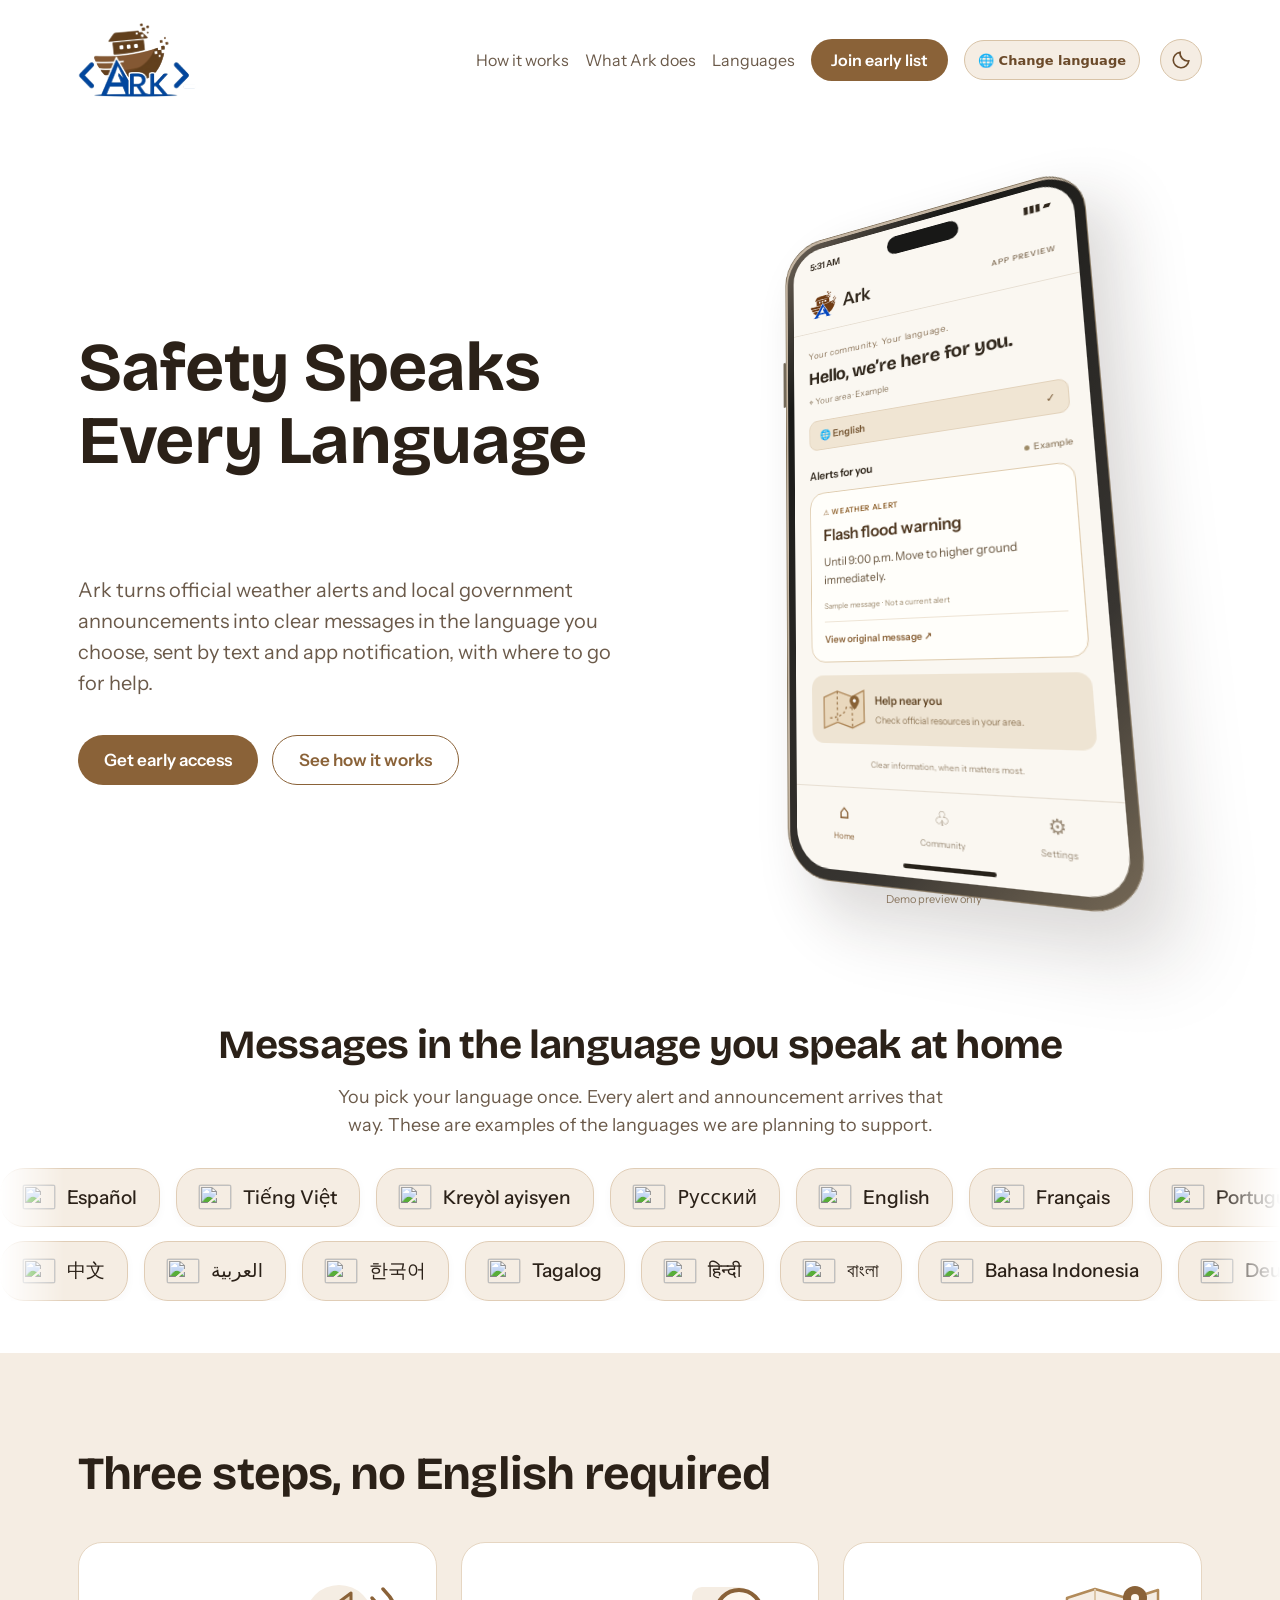
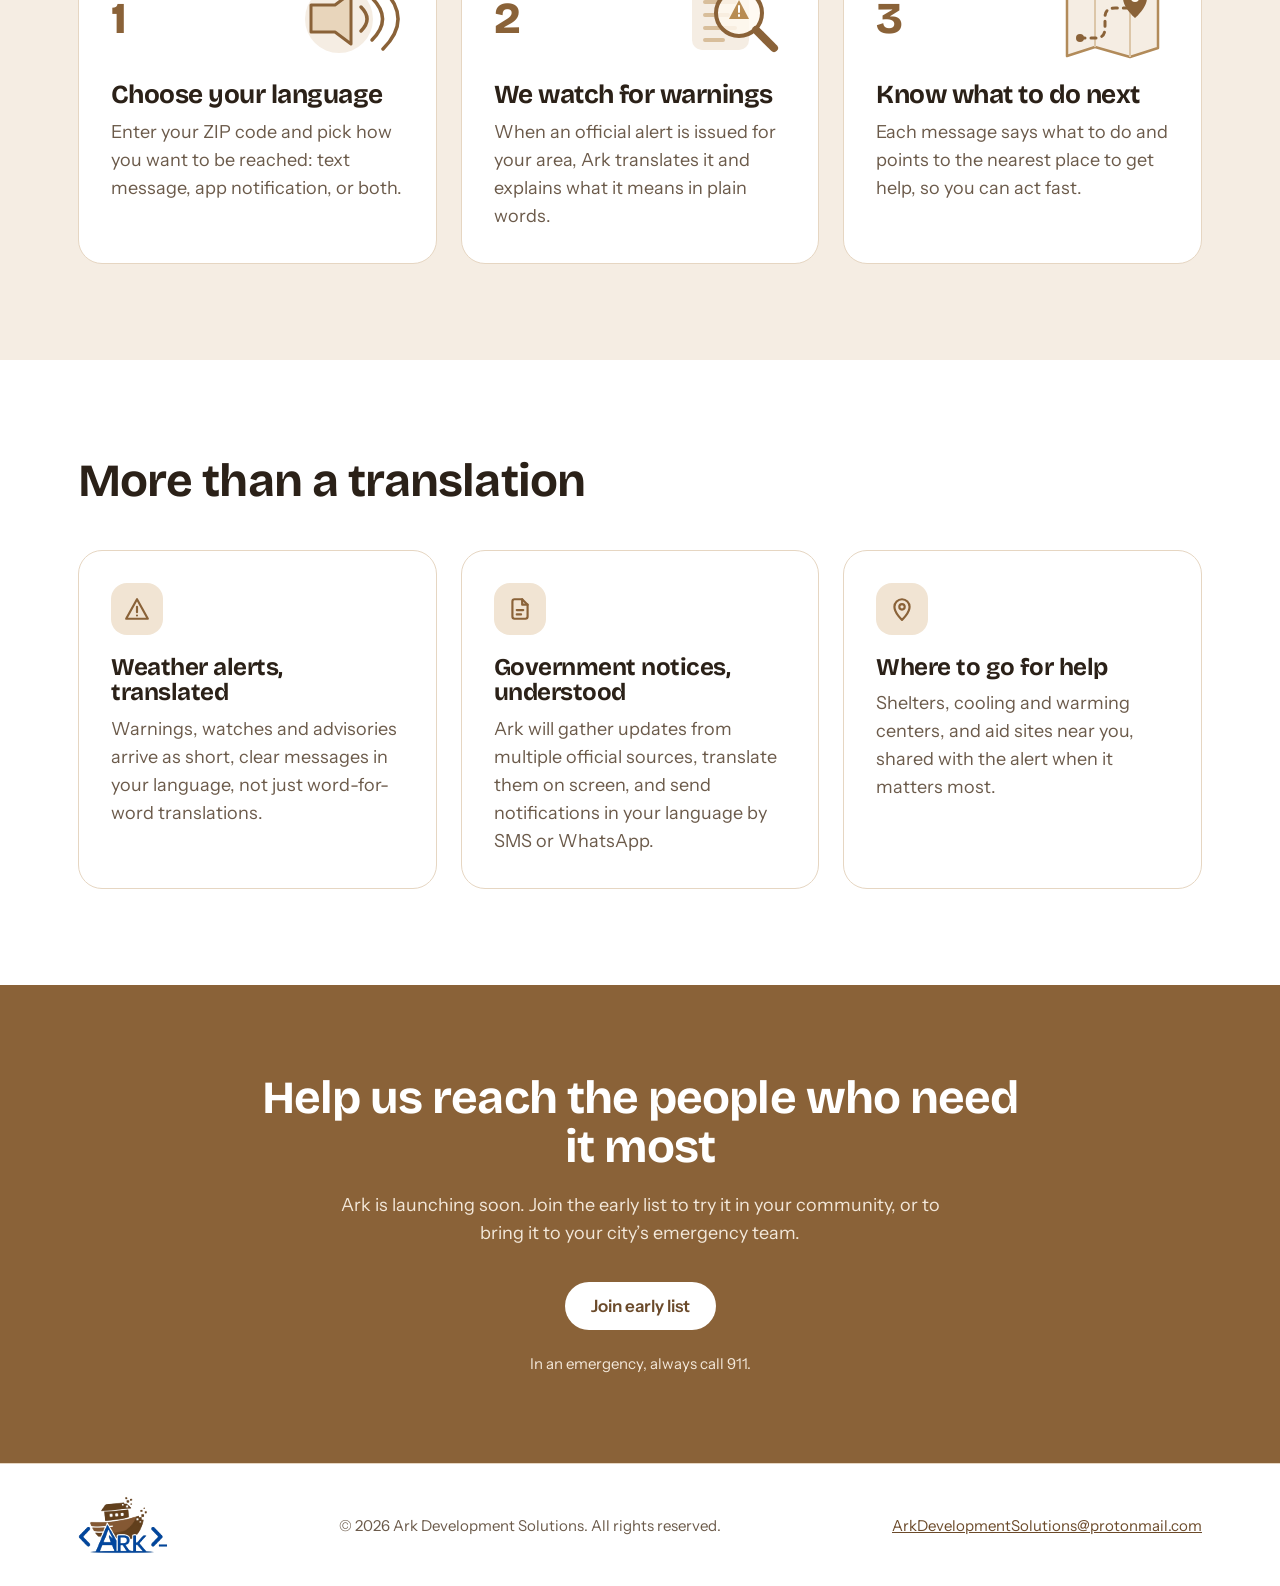
==== index.html @ 62597cb5 "Label phone concept Demo preview only in every supported language" ====
<!DOCTYPE html>
<html>
<head>
  <link rel="icon" type="image/svg+xml" href="./ark-favicon-v6.svg?v=6">
  <meta charset="utf-8">
<!--
Some of the files packed into this page (the "__bundler/manifest" data in this file, unpacked by the page’s script when it opens) are font files downloaded unchanged from Google Fonts (fonts.gstatic.com) when the page was saved. Google Fonts serves each family in pieces, one file per range of characters, so these may not be complete families. Each family’s license follows and still applies to its files. If you pass this file on, keep this comment in it.

Bricolage Grotesque

Copyright 2022 The Bricolage Grotesque Project Authors (https://github.com/ateliertriay/bricolage)

This Font Software is licensed under the SIL Open Font License, Version 1.1.
This license is copied below, and is also available with a FAQ at:
https://scripts.sil.org/OFL


-----------------------------------------------------------
SIL OPEN FONT LICENSE Version 1.1 - 26 February 2007
-----------------------------------------------------------

PREAMBLE
The goals of the Open Font License (OFL) are to stimulate worldwide
development of collaborative font projects, to support the font creation
efforts of academic and linguistic communities, and to provide a free and
open framework in which fonts may be shared and improved in partnership
with others.

The OFL allows the licensed fonts to be used, studied, modified and
redistributed freely as long as they are not sold by themselves. The
fonts, including any derivative works, can be bundled, embedded,
redistributed and/or sold with any software provided that any reserved
names are not used by derivative works. The fonts and derivatives,
however, cannot be released under any other type of license. The
requirement for fonts to remain under this license does not apply
to any document created using the fonts or their derivatives.

DEFINITIONS
"Font Software" refers to the set of files released by the Copyright
Holder(s) under this license and clearly marked as such. This may
include source files, build scripts and documentation.

"Reserved Font Name" refers to any names specified as such after the
copyright statement(s).

"Original Version" refers to the collection of Font Software components as
distributed by the Copyright Holder(s).

"Modified Version" refers to any derivative made by adding to, deleting,
or substituting -- in part or in whole -- any of the components of the
Original Version, by changing formats or by porting the Font Software to a
new environment.

"Author" refers to any designer, engineer, programmer, technical
writer or other person who contributed to the Font Software.

PERMISSION & CONDITIONS
Permission is hereby granted, free of charge, to any person obtaining
a copy of the Font Software, to use, study, copy, merge, embed, modify,
redistribute, and sell modified and unmodified copies of the Font
Software, subject to the following conditions:

1) Neither the Font Software nor any of its individual components,
in Original or Modified Versions, may be sold by itself.

2) Original or Modified Versions of the Font Software may be bundled,
redistributed and/or sold with any software, provided that each copy
contains the above copyright notice and this license. These can be
included either as stand-alone text files, human-readable headers or
in the appropriate machine-readable metadata fields within text or
binary files as long as those fields can be easily viewed by the user.

3) No Modified Version of the Font Software may use the Reserved Font
Name(s) unless explicit written permission is granted by the corresponding
Copyright Holder. This restriction only applies to the primary font name as
presented to the users.

4) The name(s) of the Copyright Holder(s) or the Author(s) of the Font
Software shall not be used to promote, endorse or advertise any
Modified Version, except to acknowledge the contribution(s) of the
Copyright Holder(s) and the Author(s) or with their explicit written
permission.

5) The Font Software, modified or unmodified, in part or in whole,
must be distributed entirely under this license, and must not be
distributed under any other license. The requirement for fonts to
remain under this license does not apply to any document created
using the Font Software.

TERMINATION
This license becomes null and void if any of the above conditions are
not met.

DISCLAIMER
THE FONT SOFTWARE IS PROVIDED "AS IS", WITHOUT WARRANTY OF ANY KIND,
EXPRESS OR IMPLIED, INCLUDING BUT NOT LIMITED TO ANY WARRANTIES OF
MERCHANTABILITY, FITNESS FOR A PARTICULAR PURPOSE AND NONINFRINGEMENT
OF COPYRIGHT, PATENT, TRADEMARK, OR OTHER RIGHT. IN NO EVENT SHALL THE
COPYRIGHT HOLDER BE LIABLE FOR ANY CLAIM, DAMAGES OR OTHER LIABILITY,
INCLUDING ANY GENERAL, SPECIAL, INDIRECT, INCIDENTAL, OR CONSEQUENTIAL
DAMAGES, WHETHER IN AN ACTION OF CONTRACT, TORT OR OTHERWISE, ARISING
FROM, OUT OF THE USE OR INABILITY TO USE THE FONT SOFTWARE OR FROM
OTHER DEALINGS IN THE FONT SOFTWARE.

Instrument Sans

Copyright 2022 The Instrument Sans Project Authors (https://github.com/Instrument/instrument-sans)

This Font Software is licensed under the SIL Open Font License, Version 1.1.
This license is copied below, and is also available with a FAQ at:
https://scripts.sil.org/OFL


-----------------------------------------------------------
SIL OPEN FONT LICENSE Version 1.1 - 26 February 2007
-----------------------------------------------------------

PREAMBLE
The goals of the Open Font License (OFL) are to stimulate worldwide
development of collaborative font projects, to support the font creation
efforts of academic and linguistic communities, and to provide a free and
open framework in which fonts may be shared and improved in partnership
with others.

The OFL allows the licensed fonts to be used, studied, modified and
redistributed freely as long as they are not sold by themselves. The
fonts, including any derivative works, can be bundled, embedded,
redistributed and/or sold with any software provided that any reserved
names are not used by derivative works. The fonts and derivatives,
however, cannot be released under any other type of license. The
requirement for fonts to remain under this license does not apply
to any document created using the fonts or their derivatives.

DEFINITIONS
"Font Software" refers to the set of files released by the Copyright
Holder(s) under this license and clearly marked as such. This may
include source files, build scripts and documentation.

"Reserved Font Name" refers to any names specified as such after the
copyright statement(s).

"Original Version" refers to the collection of Font Software components as
distributed by the Copyright Holder(s).

"Modified Version" refers to any derivative made by adding to, deleting,
or substituting -- in part or in whole -- any of the components of the
Original Version, by changing formats or by porting the Font Software to a
new environment.

"Author" refers to any designer, engineer, programmer, technical
writer or other person who contributed to the Font Software.

PERMISSION & CONDITIONS
Permission is hereby granted, free of charge, to any person obtaining
a copy of the Font Software, to use, study, copy, merge, embed, modify,
redistribute, and sell modified and unmodified copies of the Font
Software, subject to the following conditions:

1) Neither the Font Software nor any of its individual components,
in Original or Modified Versions, may be sold by itself.

2) Original or Modified Versions of the Font Software may be bundled,
redistributed and/or sold with any software, provided that each copy
contains the above copyright notice and this license. These can be
included either as stand-alone text files, human-readable headers or
in the appropriate machine-readable metadata fields within text or
binary files as long as those fields can be easily viewed by the user.

3) No Modified Version of the Font Software may use the Reserved Font
Name(s) unless explicit written permission is granted by the corresponding
Copyright Holder. This restriction only applies to the primary font name as
presented to the users.

4) The name(s) of the Copyright Holder(s) or the Author(s) of the Font
Software shall not be used to promote, endorse or advertise any
Modified Version, except to acknowledge the contribution(s) of the
Copyright Holder(s) and the Author(s) or with their explicit written
permission.

5) The Font Software, modified or unmodified, in part or in whole,
must be distributed entirely under this license, and must not be
distributed under any other license. The requirement for fonts to
remain under this license does not apply to any document created
using the Font Software.

TERMINATION
This license becomes null and void if any of the above conditions are
not met.

DISCLAIMER
THE FONT SOFTWARE IS PROVIDED "AS IS", WITHOUT WARRANTY OF ANY KIND,
EXPRESS OR IMPLIED, INCLUDING BUT NOT LIMITED TO ANY WARRANTIES OF
MERCHANTABILITY, FITNESS FOR A PARTICULAR PURPOSE AND NONINFRINGEMENT
OF COPYRIGHT, PATENT, TRADEMARK, OR OTHER RIGHT. IN NO EVENT SHALL THE
COPYRIGHT HOLDER BE LIABLE FOR ANY CLAIM, DAMAGES OR OTHER LIABILITY,
INCLUDING ANY GENERAL, SPECIAL, INDIRECT, INCIDENTAL, OR CONSEQUENTIAL
DAMAGES, WHETHER IN AN ACTION OF CONTRACT, TORT OR OTHERWISE, ARISING
FROM, OUT OF THE USE OR INABILITY TO USE THE FONT SOFTWARE OR FROM
OTHER DEALINGS IN THE FONT SOFTWARE.

-->
  <title>Ark: Weather warnings & local aid, in your language</title>
  <style>
    * { margin: 0; padding: 0; box-sizing: border-box; }
    body { background: #faf9f5; display: flex; align-items: center; justify-content: center; min-height: 100vh; font-family: -apple-system, BlinkMacSystemFont, sans-serif; }
    #__bundler_loading { position: fixed; bottom: 20px; right: 20px; font: 13px/1.4 -apple-system, BlinkMacSystemFont, sans-serif; color: #666; background: #fff; padding: 8px 14px; border-radius: 8px; box-shadow: 0 1px 4px rgba(0,0,0,0.12); z-index: 10000; }
    #__bundler_thumbnail { position: fixed; inset: 0; width: 100%; height: 100%; display: flex; align-items: center; justify-content: center; background: #faf9f5; z-index: 9999; }
    #__bundler_thumbnail svg { width: 100%; height: 100%; object-fit: contain; }
    #__bundler_placeholder { color: #999; font-size: 14px; }
  </style>
  <noscript>
    <style>#__bundler_loading { display: none; }</style>
    <div style="position:fixed;bottom:12px;left:12px;font:13px/1.4 -apple-system,BlinkMacSystemFont,sans-serif;color:#999;background:rgba(255,255,255,0.9);padding:6px 12px;border-radius:6px;box-shadow:0 1px 4px rgba(0,0,0,0.08);z-index:10000;">
      This page requires JavaScript to display.
    </div>
  </noscript>
</head>
<body>
  <div id="__bundler_placeholder">Loading Ark — Weather warnings and local aid, in your language...</div>
  <div id="__bundler_loading">Unpacking...</div>

  <script>
    
document.addEventListener('DOMContentLoaded', async function() {
  const loading = document.getElementById('__bundler_loading');
  function setStatus(msg) { if (loading) loading.textContent = msg; }

  const FONT_MIME = /^(font[/]|application[/](x-)?font-|application[/]vnd\.ms-fontobject)/i;
  const MIME_TOKEN = /^[\w.+-]+[/][\w.+-]+$/;
  function toBase64(bytes) {
    let bin = '';
    for (let i = 0; i < bytes.length; i += 0x8000) {
      bin += String.fromCharCode.apply(null, bytes.subarray(i, i + 0x8000));
    }
    return btoa(bin);
  }

  // Error sink persists across replaceWith since it's on window, not the DOM.
  window.addEventListener('error', function(e) {
    // Failed resource loads (CSP-blocked links, scripts, images) fire plain
    // events at the element — warn only; real JS errors carry message/error.
    if (!e.message && !e.error && e.target && e.target !== window) {
      console.warn('[bundle] resource failed to load:',
        e.target.tagName, String(e.target.src || e.target.href || ''));
      return;
    }
    var p = document.body || document.documentElement;
    var d = document.getElementById('__bundler_err') || p.appendChild(document.createElement('div'));
    d.id = '__bundler_err';
    d.style.cssText = 'position:fixed;bottom:12px;left:12px;right:12px;font:12px/1.4 ui-monospace,monospace;background:#2a1215;color:#ff8a80;padding:10px 14px;border-radius:8px;border:1px solid #5c2b2e;z-index:99999;white-space:pre-wrap;max-height:40vh;overflow:auto';
    d.textContent = (d.textContent ? d.textContent + String.fromCharCode(10) : '') +
      '[bundle] ' + (e.message || e.type) +
      (e.filename ? ' (' + e.filename.slice(0, 60) + ':' + e.lineno + ')' : '');
  }, true);

  try {
    const manifestEl = document.querySelector('script[type="__bundler/manifest"]');
    const templateEl = document.querySelector('script[type="__bundler/template"]');
    if (!manifestEl || !templateEl) {
      setStatus('Error: missing bundle data');
      console.error('[bundler] Missing script tags — manifestEl:', !!manifestEl, 'templateEl:', !!templateEl);
      return;
    }

    const manifest = JSON.parse(manifestEl.textContent);
    let template = JSON.parse(templateEl.textContent);

    // Nested page bundles (iframe targets). Each ships ONCE, in the ROOT
    // document's manifest; frame srcs carry an about:blank#<uuid> marker
    // instead of a substitutable uuid. Every document mints the blobs for
    // its OWN frames — from local text at the root, or text obtained from
    // its DIRECT parent over the relay protocol below — so each frame
    // navigation stays same-origin with its initiator and a deduped page
    // loads at any depth on any host, including a file:// download's
    // opaque origins (where a blob minted by one document cannot be
    // navigated to by another).
    const pageOrderEl = document.querySelector('script[type="__bundler/page_order"]');
    const pageOrder = pageOrderEl ? JSON.parse(pageOrderEl.textContent) : [];
    const pageSet = new Set(pageOrder);
    const pageTexts = {};

    // ── Nested-page text protocol (parent-chain relay) ──
    // Page bundles ship once, in the ROOT document's manifest. Every
    // document mints the blobs for its OWN frames, obtaining page text
    // through a strict parent-chain relay: a document only ever SENDS to
    // its direct parent (which, for every document the publisher's own
    // runtime minted, is another publisher document) and only ACCEPTS
    // text from that direct parent; requests from below are honored only
    // for the document's own child frames, and the ROOT never sends
    // upward at all. That last rule is load-bearing: the artifact host's
    // frame-ancestors allows claude.ai (and friends) to frame an
    // artifact, so window.top can be a FOREIGN document — a top-addressed
    // protocol would hand page uuids to that ancestor and accept forged
    // "page text" from it, minting attacker HTML as an artifact-origin
    // blob document. The chain never touches the ancestor: requests stop
    // at the root, replies are origin-addressed per hop (never '*' when
    // an origin exists), and both directions are origin-gated (on https
    // a foreign sender's origin can never equal this document's; in
    // opaque contexts — file:// — everything serializes as 'null', where
    // an embedded EXTERNAL frame still fails the gate by carrying its
    // own real origin, and a sandboxed child of such a frame is excluded
    // by the own-child-frames check plus uuid unguessability). Shape is
    // deny-by-default: one request form, one reply form, no error
    // replies.
    // window.origin is the SERIALIZED SECURITY origin ('null' in opaque
    // contexts such as a sandboxed preview iframe) — location.origin is
    // computed from the URL and stays 'https://…' even when the document
    // is sandboxed, which would misgate every opaque chain.
    const OWN_TARGET = /^https?:[/][/]/.test(window.origin || '')
      ? window.origin
      : '*';
    function trustedOrigin(e) {
      if (e.origin === window.origin) return true; // https chains; opaque==opaque
      // file:// trees: Chrome serializes the file document's origin as
      // 'file://' while the blob: documents it mints serialize as 'null',
      // so the two legitimate shapes can never string-match — accept the
      // pair in both directions. https origins never serialize as either,
      // and sender identity (own child frame / direct parent) is checked
      // separately.
      return (
        (e.origin === 'null' &&
          (window.origin === 'file://' ||
            window.location.protocol === 'file:')) ||
        (/^file:/.test(e.origin) && window.origin === 'null')
      );
    }
    // Non-empty only in the root document (nested bundles ship an empty
    // island), so it doubles as the root marker: the root answers from
    // local text and treats a miss as authoritative — never relaying to
    // its (possibly foreign) parent.
    const isPageRoot = pageOrder.length > 0;
    const blobUrls = {};
    const resourceBlobs = {};
    const UUID_SHAPE = /^[0-9a-f]{8}-[0-9a-f]{4}-[0-9a-f]{4}-[0-9a-f]{4}-[0-9a-f]{12}$/;
    const pendingFrames = {}; // uuid -> [{el, frag}] awaiting text for own frames
    const pendingRelays = {}; // uuid -> [childWindow] awaiting text to pass down
    function mountPage(el, frag, text) {
      const pageBlob = new Blob([text], { type: 'text/html' });
      const u = URL.createObjectURL(pageBlob);
      resourceBlobs[u] = pageBlob;
      el.src = u + frag;
    }
    function deliverPage(uuid, text) {
      const frames = pendingFrames[uuid];
      delete pendingFrames[uuid];
      if (frames) for (const f of frames) mountPage(f.el, f.frag, text);
      const relays = pendingRelays[uuid];
      delete pendingRelays[uuid];
      if (relays) {
        for (const cw of relays) {
          try { cw.postMessage({ __bundler_page: uuid, __bundler_text: text }, OWN_TARGET); } catch (err) { /* gone */ }
        }
      }
    }
    function ownFrameWindows() {
      const out = [];
      for (const f of Array.from(document.querySelectorAll('iframe'))) {
        try { if (f.contentWindow) out.push(f.contentWindow); } catch (err) { /* detached */ }
      }
      return out;
    }
    window.addEventListener('message', function (e) {
      const d = e.data;
      if (!d || typeof d !== 'object' || !e.source) return;
      // Origin gate first; the structural checks below (own-child-frames
      // for requests, direct-parent + solicited-uuid for replies, the
      // root's never-relay rule) are what hold in fully opaque chains
      // where origin strings can't discriminate — a sandboxed root's
      // FOREIGN wrapper still fails all three even though both serialize
      // as real-vs-'null' rather than matching.
      if (!trustedOrigin(e)) return;
      if (typeof d.__bundler_need === 'string' && UUID_SHAPE.test(d.__bundler_need)) {
        // Requests are honored only for this document's own child frames.
        if (ownFrameWindows().indexOf(e.source) < 0) return;
        const uuid = d.__bundler_need;
        const text = pageTexts[uuid];
        if (typeof text === 'string') {
          try { e.source.postMessage({ __bundler_page: uuid, __bundler_text: text }, OWN_TARGET); } catch (err) { /* gone */ }
          return;
        }
        if (isPageRoot || window.parent === window) return; // authoritative miss
        const waiting = pendingRelays[uuid];
        if (waiting) {
          if (waiting.indexOf(e.source) < 0) waiting.push(e.source);
          return;
        }
        // Never-answered uuids would otherwise accumulate forever under a
        // request spray; past the cap (far above any real page count) new
        // relays are dropped rather than remembered.
        if (Object.keys(pendingRelays).length >= 128) return;
        pendingRelays[uuid] = [e.source];
        window.parent.postMessage({ __bundler_need: uuid }, OWN_TARGET);
      } else if (
        typeof d.__bundler_page === 'string' &&
        UUID_SHAPE.test(d.__bundler_page) &&
        typeof d.__bundler_text === 'string'
      ) {
        // The shape test is load-bearing beyond tidiness: the solicited
        // check below uses the in operator, which matches prototype keys
        // ('__proto__', 'constructor') — an unshaped key would reach
        // deliverPage and throw, painting the error banner.
        // Text is accepted only from the direct parent — the document
        // that minted this one.
        if (e.source !== window.parent || window.parent === window) return;
        if (!(d.__bundler_page in pendingFrames) && !(d.__bundler_page in pendingRelays)) return;
        deliverPage(d.__bundler_page, d.__bundler_text);
      }
    });

    const uuids = Object.keys(manifest);
    setStatus('Unpacking ' + uuids.length + ' assets...');

    await Promise.all(uuids.map(async (uuid) => {
      const entry = manifest[uuid];
      try {
        const binaryStr = atob(entry.data);
        const bytes = new Uint8Array(binaryStr.length);
        for (let i = 0; i < binaryStr.length; i++) bytes[i] = binaryStr.charCodeAt(i);

        let finalBytes = bytes;
        if (entry.compressed) {
          if (typeof DecompressionStream !== 'undefined') {
            const ds = new DecompressionStream('gzip');
            const writer = ds.writable.getWriter();
            const reader = ds.readable.getReader();
            writer.write(bytes);
            writer.close();
            const chunks = [];
            let totalLen = 0;
            while (true) {
              const { done, value } = await reader.read();
              if (done) break;
              chunks.push(value);
              totalLen += value.length;
            }
            finalBytes = new Uint8Array(totalLen);
            let offset = 0;
            for (const chunk of chunks) { finalBytes.set(chunk, offset); offset += chunk.length; }
          } else {
            console.warn('DecompressionStream not available, asset ' + uuid + ' may not render');
          }
        }

        if (pageSet.has(uuid)) {
          pageTexts[uuid] = new TextDecoder().decode(finalBytes);
          return;
        }
        if (FONT_MIME.test(entry.mime) && MIME_TOKEN.test(entry.mime)) {
          // Strict artifact hosts allow font-src data: but not blob:.
          blobUrls[uuid] = 'data:' + entry.mime + ';base64,' +
            (entry.compressed ? toBase64(finalBytes) : entry.data);
        } else {
          const blob = new Blob([finalBytes], { type: entry.mime });
          blobUrls[uuid] = URL.createObjectURL(blob);
          resourceBlobs[blobUrls[uuid]] = blob;
        }
      } catch (err) {
        console.error('Failed to decode asset ' + uuid + ':', err);
        const blob = new Blob([], { type: entry.mime });
        blobUrls[uuid] = URL.createObjectURL(blob);
        resourceBlobs[blobUrls[uuid]] = blob;
      }
    }));

    const extResEl = document.querySelector('script[type="__bundler/ext_resources"]');
    const extResources = extResEl ? JSON.parse(extResEl.textContent) : [];
    const resourceMap = {};
    for (const entry of extResources) {
      if (blobUrls[entry.uuid]) resourceMap[entry.id] = blobUrls[entry.uuid];
    }

    // Artifact-host CSP (connect-src 'self') refuses fetch() of blob: URLs —
    // consumers read these Blobs directly. Survives the swap like the error sink.
    window.__resourceBlobs = resourceBlobs;

    setStatus('Rendering...');
    // Page uuids have no blob here — they ride inside about:blank#<uuid>
    // frame markers the pass below resolves after the swap.
    for (const uuid of uuids) {
      if (pageSet.has(uuid)) continue;
      template = template.split(uuid).join(blobUrls[uuid]);
    }

    // Strip integrity + crossorigin — blob URLs from a file:// document inherit
    // a null origin, so crossorigin forces a CORS fetch that SRI then rejects.
    // The manifest bytes are ours; SRI protects against CDN compromise, not this.
    // appifacts: only on tags now pointing at OUR blob: URLs. A reference the
    // bundler left live-fetched (an absolute x-import, a runtime dependency it
    // could not embed, an authored external script) keeps the pin it was
    // written with: that fetch is exactly what SRI protects. (A crossorigin
    // on a parent whose child carries the blob — <video crossorigin><source>
    // — is left alone too; the attribute is then the author's to drop.)
    template = template.replace(/<[a-z][^>]*>/gi, (tag) => /\s(?:src|href|srcset|poster|data|xlink:href)="blob:/i.test(tag) ? tag.replace(/\s+integrity="[^"]*"/gi, '').replace(/\s+crossorigin="[^"]*"/gi, '') : tag);

    const resourceScript = '<script>window.__resources = ' +
      JSON.stringify(resourceMap).replace(/<\//g, '<\\/') +
      ';</' + 'script>';
    // Inject after <head> so the DOCTYPE stays first; prepending the script
    // would push the parser into quirks mode. DOMParser always emits a <head>
    // (synthesizing one if the source HTML omitted it) but may carry
    // attributes through, so match the full opening tag. slice() rather than
    // replace() keeps us clear of $-pattern substitution in resourceScript.
    const headOpen = template.match(/<head[^>]*>/i);
    if (headOpen) {
      const i = headOpen.index + headOpen[0].length;
      template = template.slice(0, i) + resourceScript + template.slice(i);
    }

    // Parse the template and swap the root element. Scripts inserted via
    // DOMParser/replaceWith are inert per spec — re-create each with
    // createElement so they execute, awaiting onload for src scripts to
    // preserve ordering (React before ReactDOM before Babel before text/babel).
    
      const doc = new DOMParser().parseFromString(template, 'text/html');

    // Fix the browser tab title
        doc.title = 'Ark: Weather warnings & local aid, in your language';

    // Ensure the replacement document has a favicon
    let favicon = doc.querySelector('link[rel~="icon"]');

    if (!favicon) {
      favicon = doc.createElement('link');
      favicon.rel = 'icon';
      doc.head.appendChild(favicon);
    }

// Load favicon from the website root
favicon.type = 'image/svg+xml';
favicon.href = './ark-favicon-v6.svg?v=6';

// Replace the document with the corrected version
document.documentElement.replaceWith(doc.documentElement);


    // Resolve page-frame markers: mint this document's own blob for each
    // framed page — from local text when this is the root, otherwise by
    // asking the direct parent over the relay protocol above. An
    // unanswered request leaves the frame on about:blank, the same
    // degraded state as a refused embed.
    {
      const MARKER = /^about:blank#([0-9a-f]{8}-[0-9a-f]{4}-[0-9a-f]{4}-[0-9a-f]{4}-[0-9a-f]{12})(#.*)?$/;
      const needed = [];
      for (const el of Array.from(document.querySelectorAll('iframe'))) {
        const m = MARKER.exec(el.getAttribute('src') || '');
        if (!m) continue;
        const text = pageTexts[m[1]];
        if (typeof text === 'string') {
          mountPage(el, m[2] || '', text);
        } else if (window.parent !== window && !isPageRoot) {
          const had = pendingFrames[m[1]];
          (pendingFrames[m[1]] = had || []).push({ el: el, frag: m[2] || '' });
          if (!had) needed.push(m[1]);
        }
      }
      for (const uuid of needed) {
        window.parent.postMessage({ __bundler_need: uuid }, OWN_TARGET);
      }
    }

    const dead = Array.from(document.scripts);
    for (const old of dead) {
      const s = document.createElement('script');
      for (const a of old.attributes) s.setAttribute(a.name, a.value);
      s.textContent = old.textContent;
      // text/babel scripts with a src: read and inline. transformScriptTags
      // does XHR against the src, but blob:null/ from a file:// origin is
      // silently dropped. Inlining makes it a plain inline babel script,
      // which transformScriptTags handles unconditionally.
      if ((s.type === 'text/babel' || s.type === 'text/jsx') && s.src) {
        const pre = resourceBlobs[s.src.split('#')[0]];
        s.textContent = pre ? await pre.text() : await (await fetch(s.src)).text();
        s.removeAttribute('src');
      }
      const p = s.src ? new Promise(function(r) { s.onload = s.onerror = r; }) : null;
      old.replaceWith(s);
      if (p) await p;
    }
    // Babel standalone auto-transforms type=text/babel on DOMContentLoaded,
    // which fired before we swapped the document. Trigger manually if present.
    if (window.Babel && typeof window.Babel.transformScriptTags === 'function') {
      window.Babel.transformScriptTags();
    }
  } catch (err) {
    setStatus('Error unpacking: ' + err.message);
    console.error('Bundle unpack error:', err);
  }
});

  </script>

  <script type="__bundler/manifest">
{"75934248-37d2-4eb8-997c-bfb6a297a05b":{"mime":"image/png","compressed":false,"data":"iVBORw0KGgoAAAANSUhEUgAAAZAAAAEgCAYAAACadSW5AABSQUlEQVR4nO39eZzsV10n/r9e73M+VdXr3bNCWGUJiygi6swY4jYoIeQG+w5JWERmgqPi7gBJsGlJAuiAG6MGl0iSG/BeScIyyIAa4ijz8+cgDKsgO2S/uUuvVfU557y+f3yqt3s7N3ep7urqPs/Hvd3VVZ/Pp059quq8P2cnsk1JApf+vX/[base64]/7HrI6Rrb58JE3yTaKfa8d29L28SeN2APgsfPf+ipnEEValT+QAtjJGCGB7HxSOjcJiAINgPGoYCSK85kXJFMnE6VIdDLsKtOkkYBUPU+VmcM4//ycf94qt+xkx1i473Q+vSeQ5Wmlv3RCuy5us+LGx9553GOu8ODx03CcR5ekf6XTdyKvjQS8GSTFkPSeARd/fvfE+w6fwK7ZBpMDyCaxd/zSx7uIW4vCPTdJSCvlFHrYPx7WI271MBs8/H5a8c98ibv+kETNO7Ta5W0tP3rFKyfe1ex1mrK15XudgGz17btubFdsxn1FzT+71Q69Tk62QUhCqwyo1/ylDFO/K+G/5uqszcUeeZOsn+177diW0Iy3FM7l4JGtilYZUfP+1e9+w6XX9jot2drKAWQD+73XPL8eauF3C2c/1g6x18nJNrB2GeCdXXXr1Zf+t16nJVs7OYBsUAK4c3Rwwpv/qRBSr5OTbXACkJJgxutuvvqSV/Q6PdnayI3oG9StV+3+paJmbwsRJuVq6WxtODOkpMMq04svf+vtf9fr9GSrKweQDejW11+yx3m/V5BPOXhka8w7Q4jpPkT+x8vf/N5P9zo92erJVVgbzM1Xv+h5dO4GMAePrDdCTCi8nQWPv3rX+EXn9To92erJAWQD+YvXv/CZju5GM26NKw70yLK1UYaEmrPvKGLtL28a331Gr9OTrY4cQDaIfVeNndvwxV8U3h4bU240z3qvHSJqhfs+K3HjvvGx4V6nJ+u+HEA2gH3jY8PJxVsK776rzD2usnWkLCPqNfcTZQx/eOP4Kxq9Tk/WXTmA9LnPjo/VQgg31wr/vFaZx3pk64tQtYnUvH9ZPU7/9vj4eM5zNpD8ZvaxG658dvH/YnxHUfhLmnmUebZOSUAZIgpvP/+U8Jlrep2erHtyAOljwzvP+w1v9l9CHmWe9YEQI5y3N95y9aWv6nVasu7I40D61C1XXfIz3ts7JLo8UDDrF86IlDQtaezy627/cK/Tk52eHED60C1XXfKieuHeHYWBlLvrZn3GO0NK6Vsp8KI80LC/5QDSZ265+uIf9FZ8kMRIHuuR9avCO5Rl/CxS7Ucuf/N77u91erJTk9tA+sgt17zoGaS/1Yw5eGR9razGiDwdvn3TvteObel1erJTkwNIn7h5fPejDO6mwtu5IeaxHln/a4eImnc/Fnz84xvGLxrsdXqyk5cDSB94//hFgy7yz2rePStPzZ5tJO0yoijcSwZL/1v7xsZcr9OTnZwcQNa5O8cv8NOx9s5GzedFobINKcSIWuF/rnxSeG2v05KdnBxA1rl7wo7fbtT8FXmgYLZRSdViVIVzE3uv3v3KXqcnO3G5F9Y6dsvVu3/NO/stCcxjPbKNzkgImksx/qcrrn/fB3qdnuyR5QCyTt189SWv8OZuIFHPYz2yzcIZIelQO+knX35dXtFwvcsBZB26+epLfsybvdfI4dxdN9tsvDPEqG+nEC+54i13fKLX6ckeXg4g68wtV73oWd65j9JsZ8zddbNNqvAOIcbPIMUXXHbd+77V6/RkK8uN6OvIvvGx84zuVudcDh7ZplZWY0SeIbob9/3y2ECv05OtLAeQdWLv6y7fFmJ6Z1G4p5a5u26WoVVG1Lz74XIwvOOGK68sep2e7Fg5gKwDN46/oiHX/MOat/+Yg0eWLWqHCO/cT4/sOvCGXqclO1YOIOtAPUy9rVFzL8nBI8uOlSQ4x9ffctUlP9PrtGTL5QDSY3uvvuQt9Zr72bKMyP2tsuxYkiDA1wr39ptft/viXqcnW5R7YfXQrVf95C8VBX4npIQ8TjDLjs+ZQdLhAF300jfd9o+9Tk+WA0jP3HzN7osL2l4Qw3mgYJadmM5Aw/sBvfAlb7r9n3udns0uB5AeeM81u78TZn9t5Nl5avYsOzneGWJKX5PKF15+7Qc+1+v0bGa5DWSN7btq7NxEvtuZ5eCRZacgxATv3OOA4qY//fWLz+l1ejazHEDW0G3XX7IjWHxPzeWxHll2OsoQUS/cdw/X/A0fes1r6r1Oz2aVA8gauXH8FY3mjPv9wrt/n9f1yLLT1yojanV/0aHRb/8+cnV8T+QAskZqYfLaouDlueSRZd3TKgMK767ce/Xu8V6nZTPKUXsN7L36ktfVCv/mEHN33SzrNiORpAjy5y9/03v/uNfp2UxyAFllt1x96asKZ38iiSlHjyxbFUZCUjMKP/XS6277y16nZ7PIAWQV3fr63T9Kx/fT2MhjPbJsdTkjBBwR4/deNnHHl3qdns0gt4GskjvHL/Aw/FxRuBw8smwNxCQUzrYg4am9Tstm4XudgI3qQZxhYKyRKxfyuPBj2T2n7ZSPcgo7Hn+Xh3tUJ/[base64]/lx4vZ3UzP8lUpLY+Y2Fc0RJACFK0PyxJIAJkEgodU4giaWvVSBFoZNuCVg4F/PnsnNeq3RUL/GoPP5hcnwtfQ8753rJg533SFx8sip9UifP7TzWeQ5Wn5nqpa78hCA6ae1s2fmcLF66qLMNq/cUOuaqRks+bwvnksuO0TluUuez03mK6uNZbbfwGoAl5y/Nn5fll0vV2yqIC+e2OjQgVMdd9lmpni8tPQusTp5VJynRjDEo/em/4emfXvFcZV2X20BW2btee9F5nv7cwsG14HxKUc5bMDAgIspFUS55F9QuAW8mAGh39vfR5J2pjTZ8NLUB1AAE5zm/lXemdmcH76r953+32q2F2ymaknPyrhRaSxJZrx6b/9OUUvJWbVMHiuDUBAA0UYTF7aJ3qnknNIHoTUATwZscYoqlWzHDc0XkSo/VCy8ACG0nYAah5tVoV/eVtTlhCihGBlLZKKp9jxwBsAWD9RmVzVr1Whs1tWanNDpY15bpuu4HANyPueG6AGDb6IDwbWBmdFCTB+/X2dtHBACH7t2mJ539xYU0fQzA0552hrAf+Nz55+uNb5zQ0d+Uzp9a/uey+7Isy7Isy7Isy7Isy7Isy7Isy7Isy7Isy7LNIvfC6mP7Xju2pdxaWNEsOdcqF95LXw+d2yNotgNHHuE4zVq1vW8HtsoG60XzYXsS+Vpj4XlaZbWfK+LCfe2yvuwz5ULg4ADQDmnZ/[base64]/Xg7ncCTKDu6O3NnKBJFypiSaFb1ik0ShWRKlBkXu/fGCDMqJZFm1fFBE1L13ohKzhJihCUqFUaLyRLkCfNCMgKexhLt+JHL3vq+rz/c5yzrDzmA9KE7xy/w98Ttr/e0PUGqETJ0xoVA1Ze6GmtAqvpRjTvojDEgKC3s0Ol/X3XaNwAGdbbhwliQzrFJQjY/PEASARqoKh8CWA1TWYoGyuGYjrDLN+KSkZU6zrYn8oHV0jQs72C74u7zY1Ee7vjC8UaDHu/m6o7hO3YwateO+jBObaggj7rhSJQpfYYpvuCy6973rZNMYLaO5IGEfeiecseL6jX3m0mCXxiOV1nMI1f6gh/nS7/0OEu/8Ut3OTrHWrik5ZJNH+Y5TiKje5js+sT3P4Vc9bjR7XSSskqExdF33T9yN7dbsmXnRoJQK9wzmoEvAJBnz+1jOYD0I9P3AtXSnlnWrxRTo9dpyE5PnkyxL3EgD3fO+pkEOFrZ63RkpycHkD7Eqr04y7Ksp3IA6UPK71vW53LvnY0hZ0R9Sfl9y/peTCl/jvtcfgOzLFt7BLxjzn/6XH4Dsyxbc8TiuKSsf+UA0peY++9mWdZzOYBkWZZlpyQHkCzLsuyU5ACSZdmaEzrTtmV9LQeQLMvWngAl5QDS53IAybKsJ5g7g/S9HED6EE9lutksW0cEgMxVWP0uB5A+VK3DkWVZ1lt5Ove+tP6L/uRx1uV4hPAnAVqD6nE+UlFu5dWlOg3Aa5G+zjl8pMuFFZKyVmk8VQQgyxdC/[base64]/q9kW0kUgptUul35fpgyG6Ga9odI4xJjpnMqQU6ZNTCAEpGX0KMbHm5BKtkaDBEOL3CvwV7+yMbi/sZSTKGD8I4Z2kfTvBgjEl70ytNlCvAc12MHOJUM1FJF+3xBhFukSgABV3hRhfQeLFENZfYwMBmOUA0udyAMm6pnCGMsVbt03O/fRP/MGHW6d5uI/tfcOl99S8/XIZupNBd3KrAODXLr/2tj84zcPdufeqS+6U8XZnPCd2qSTinCGEeOs5fvRVF77pXc3TOdb4+AUfflLY8Tbv+AvdSl/XCEh5Rc2+lxvRs64wEu0YD0p8YxeCBwCobfE3Q0xfdK47H1PnDCmlf77s2tvf0Y3jXXH9Hf//kNIfn+4a7vOMRIzpsEG/ceHE6QUPAJiYuCvMzk5PxJj+za23i30CtG6duaxXcgDpQ1yHraNmhIQvj7j23d065isn3ncYwue7lc8YCdA+SnavaYXJ/jqElLqRQhqhpG9NPnjGN7twOADAf/mdjxxM4CfM1t9Xff2lKDtZ+T3sR+u0/7wBZXOyu8u1C+pqPQeRZrt5vG4u6k0ANM5tO/tQV6/MSXSjRNhVeTr3jSEHkGx9E1w3D5fU3WqTwnU3fZDioXO2dTUIr8cSa7Yx5ACSdc86LRkt1e1R/DF2pfZqERHxia4eMctWTQ4gWVcQ1Ri7mdEH1n0QWee6fv7U5VJcls3LAaQPUasyvu60ncCY6VPR3TaQdT8NTPd7JtHW39rjAsA8nXvfW3cfrOyRrdfe85J05sFuN6IjdPd47OrxrMuN/KtB6/B7nhvRN4Z198HKHtlmetNEdG8uDgJI6mbHKSB1MX0ABBme3c0j5iv9bPVsprwoW20k7t8+190uqGJ3J3Oy7pZo6F1Xx3hTsi7Hjzx7c7ZqcgDJuqKq05YNTZ7R3QDS5Rq71OXjFW5+YsjuEOi/ek9Xx4EQpvw9z1ZF/mBlXaPVWOiqy/Xk3V4Fr2x371idRZbs3oNTXXvNquY/Llahc9dpyWuibww5gGRdsxq9w7rfBbW7jd5FrZtHqzL8bnrjG8er6d7Xm7wm+oaw/j5YWbYU1/eEeyrNoG6WvLrfXiGsv2682caQP1h9aN33G+0mqdslkK5+5stUunUd4Sq2zmqwsg0iB5A+RG6eoj+7XAIh2N01cKzLVWyrMx3MprrmyLrrzvEL/L59Yyt+zvOCUn1IXZ4QsGtI96hHdfeQEga6dzAA4K6uHQ9AIrY6dqmKSAKEoa4cq2NiYiLdes2lRTeP2S3Wxd5rWffcOD52Vi3hyUzxh0H9+/sSR/mZqHdfc+m3RP3Z5W+6/X/Ob5sDSB/q9oSA3ZCSQOAp3zhUPhbAF7pxzFtf/8IzQTwtpe5cQCcJhC7aNz527Z6J/V3pP+VgY4U3dGPVxCTAiMfsHG08B8A/nH7qgHe/6ZInoIVnr7sVCQGkrrYdZafj1l+/+Byr134wMb0IMX6Pd/ZEOgPAhZ4dJL8npHTJu6+59A//1T30SxMTd4VchZV1RZLgnW0F7Ldvff0Lzzzd490wftEgfO0tNe8e163ML8QEc/ZdMYTrbxy/oHG6x9t71e6XO8fLQuxO+iTBOTZA/o+945c+5XSPt3f8op1q8a3m7Iz12OEpl0B6587xC/y+q8ce9+6rL/2v73nDi/eq7j5F07trzr3EGZ8YYkIZEsoQUcaEMia0Q4Qk1gr/c08K234BWJ3J77JVdus1l/5x4d2ry9DdQdrd4MwQYvoCqHcr4YgRWujvzxQFa5tjQEIklCQqJZEmCjRDMjk2kLjHO/uh2OV1szuLNiGm9PdGfECpWmxJooyIpMoES0gRNEvV/UlJYoJ5KBVGFgK+j+AeM/puZ87eGcoY75b454TuBhHnz6GRShJJkRIh58BUQHAwEJGWTDRjA8Jl3tn5YR2uPV7zDu0y/fzl1733f/Q6LZvFvvGxWkL47pj0AxRfSPK7jNzS+c7iRD/HzhlCjN8o4txzchVWP1rHU1PElOAdn+qd+82j27+rwWOqqvopAIQEOMeFOWhJq9YGp7AaGZ8AKAmFcz/ozH5waRIFAOoMZul01upEPjhUPYqt0wYfkxBiPOEv3ckIMcGZnVs4ewPJ6pwdtQ07P6v0L7ZvLmyn6vytx+ABdN4HW4f1ahvMn/76xSONhv8eJz6/DOEikuc1Cj8ck5A6/2M6uQvRlBKMfFTbBp+fA0g/WofTcy8VT+JDOZ9/r3VOsp4zV6BqU2qd5Be73yjlGpDV8BdXveDchqs/PQm7QfwAhGcUhSElVp+r8vQ+VxJQ885J8ftyAMl6Kl+Cbl6WRxF0xY3jr2gMYfZRZQg/DOJCEt/nzB7jOu3fMSW0TzNoHC2mBAHfkQNIH1qhRiPL+k6eJfjU3Tz+/NECg9+rqAsUp/5DEJ7rnDW8GWKqGr1Xk6rZU8/JASTLsp7QJhoQ2w03XzP25ELhB2T8oRT0Q5Ha2Sh8raoyTkhJaK9ltWdikQNIH6LyFy/rf+t1aeb14obXjm0Z8vE7jfh3EF5Ixid673cBQGCChNNuzzgdhJQDSJZlPUFarsJaYnz8Av+kuONxBj5DKV4KF7+T4NMLb1WPKQnt9dJ1nwDIIzmAZFnWE5u9G68A7n/92M5Ui09NQRch4bsAfb/3NgQUkIQYu98A3g1GIkJ35wDShzb1ty7L+ti+t40NhMPpmUi64D2GZyeFC5m4vSicA4j5EeDrHUlQOYBkWdYjTJujCuvW17/4mcn0HFIXlIfC8wzcXhRuCKjGI0nqi6BxNJHfzAGkD22Kb122oREbsxvv+Pi4fUf81NMI9wQKPyro+0E9tlG4beiMyZCwftoyTgEJlCEGE3IAybJs7XXWf+/72th942PDrYhzC+mZAekiFz/7BMGeXivcFqmauidJ67Id41R1ptc54uS+mANIP9oAX7wsk2LflUD2vu4F28wXZynxP4L8rhDjU0x6lnlXq9MBEGK0DRUwjkYSgg5jDjmA9KONWPTPNhuB5mZ7nYpHcsP4RYNDofY9jnhuEp5C6kKR5zjPuneG+UF863letW7rZD7/tud39s/lAJJl2aoxEmbE4szMgpmh2Q6fTW19pKeJW8HN47sf5aOeJfLxEn+IEc8GtaMo/ACw2Oh9MhOGbjRWrWj3WSCvSNiXNkLdcbZxGKtp5Tn/uzPNfFX3n6ZS0j2CHgBwL8RvugJfpKt96GW/9Z57epnuD/3ea+qHH7znfCU9Ckw/AvIHGHkWaI+qFw6ps0ZGEjd0ldTJIgFBnwFyAOlT2jzl5aznOL+Gcic4GKtFuYzVuIUQYhPGBxV1hOCXofB5mPuCUnhQwP1oxm9f8fYPHujla7jpV390yA2PnAm4nSjDhTQ85/CDdz8a0jMbdd9IckCnwTtJaLVDL5O7bpFEq4xlIX0VyAGkLwnMASTrqsUFvbis2inGhDLESGAGZFPSQ6C+jsgvgvZvlCaV9C2m8K9XvPkD9/f2VVRu+tUfHRoaHh4qA58ZqQsgnkPoqQp6hnNp2AoH6yzUFbqwPsZmYkaEmO5x4leAHECybFOoAsNigKiqmKrV5WI1z1KEGMB0XwS+wciviLqPwoMyfRWyz+/cMnjPPdMuDn1+ttyzf/+6yHXvHL/Af7vcvsuM30XqSUh4LIz/vhn0ZEADNe+ckZ02i84qfHkuh1NmBCh+/cXX33YvkANIX+L8eqvZprbY3rDYBrFI8/+qK+2YphN4gNCDoO4TME3goQR8FdRX0dZXncfh5OJcMTkws+d39s/16nU9nBvGLxocKevnG/k4MT4+ic+9N+jpzrgF0Laa9wUBhIUg0Z8jvNc7Qf93/nYOIH1IyoPRN6r59oajA8J8sOj8gwC0yyhJU0I6DOIwhSkRpcT7DPiGoK8R/t8UwxHQZlgLkx71yT0T+6d79fpOxL7xsVoM5aNLuDOddDYMFxL4TiTsgOlR3tsI6av2igQIgnJD95oh8ffzt3MA6UOW48e6xiU/eNQD8z2UFnotdf4Gqi6iZYwRwDSFaQizICKAByTcB/AeSt8QcbeoOUnTFA474qEhFx+6eOKD635cxVJ3/PrFI9M1v92xGBTTU5LS91J6UojxbNEeXzOc6Z2rVr+DIFVrxffzNCD9jCTaZToM8gvz9+UA0ofEHEHWwtGZP+Yzf2BZtVH1EAEBSVWbQowSqbaANqQSpJRUAjhE8iFI94u6B8D9Eg9TEAzTAA+kpPvqhb8HT8ODe/asj7aGU3XDlVcW27YdGpxpYKAI8UlGPAfQY5GwZZZ8CoHvAMutRsIbYTQIi+0Va7rCXnZczghJ/zr1QPvu+ftyAOlHgmMOISuaz8wXu50u/n30Yws0Xw1StRcszGFUrboqEWKigDQrYgrCFMBDIg4COgjwMBJagBIcjiDiME0HotwDYHlvinbA6nNla7am0bPqAZOIY2/cX5IbpzV3fHzcnogvD1s58xSATzGHM5Kwi3rwO0vi/HrkVkENZ67wrnrhqdOwXZ3z3Li93pEEpE+/+p2LJd0cQPoR+dGU9J9rxXzx/niqDR5pu/mHHy4urbT7icSw5Zn1qUa9E8tYJCCEJEitBDRJzAloQmoCmCM0J3D+dktAZNUlejpRk0w4DPAQqEP0eIjJDpVIkzWnOQAIsODaofS1RtmcrrcePfyt1oUTd53agIGJU9qr5259/QvPjPLn0XQOvR9WTE828BmIn34KYMMitzpnwzXvFkZsp05QJomYEjbRrB8bSkoJIv556X3HBJCbrh57XM3iOUhwMiohhhTSEQc99MXa5EMTp/[base64]/42HAM7W1R2AG5IVFbzXQ+YU8F9AQQQxK2m7Cr8H7YO0Ny7Mw4Ww3EkwxKQjMPxNtQCCDEFFKKHz/6fgDAzVftPrswewMMlzizs+cfTBLKmKYo3QfiXgCHBLQNvFdJXzPjlwzuW1HlbEtFU0V7Zujztan10k88q9w5Pu6/jq/7HXjImhgwNOFKzlpAYYGFjXS2K2tzC/l7aHkBgK8HFu0BAkCzFujbgaHm5VCmWQwkj3baNrsjTqZ2Au7H1uG6RrAjPYjZ9Dk8kPJFR2+Nj1/gH4utw42AkTKmuvccSbDHmdnjEPUkgDtF1AGcCehMCGfWCldbzB608CstmaI82zycM4QQP1cE/+/2vHX/kfn7CVSlDs94W6Pmn1WGiHjUNWI18IgwW7xUVacLXaoqjJGEQOAggHsFfBvQ/YRNgTpE4l4C32gH3d0Y9vfPtNvlEGphePtU+eO/8OH2RqoLzrK1csMNVxYDX5qtxeGpooboE+wMC/4cMzw+xvQYZzYsYATSmQIeRfLRkraSpJEL05HMFynTfFtEJ0hk2bxa4dEK4c8vf9Nt/5lL6pQJAHuv3r23USsub5WnfqG42DOlmgbBOpXfSQkxCjEpEGiDKiGWgA6BeEDC3QbenQwPpKgmqRkjD0WlA5H+Qbm5h4YwdHCjNTpm2fFI4AfeeNFAO9R2zcZwFs2dY8QZpA1C2ibgXFLnSTyXxC5AhcSCVGG0wjsDq14zyy72cmDIToUZoaifvey62/5o6f3cd83YM9qKf+8dt6YVa6dP30r94hdn76yugKxTsomps6h8VQ/eafRUUwmBxEGADxpxb5LuAXi/gINgKk2clelIYcWRGNpTKYbp6YP3Tb/6nZ8oV+VFZdlJuOlXf3SI9eHRuvnRxDAaAoedS0MAagncLvBcB5ybgHMAnA1gCyEPcUDQIMChWuHoFoLCYkDQYg1T54bylVbWNSSRlOYE/9yXXrv/M0sf86XCD3izVQseQOeDPT8Y6Ng7V0gwAFqDRKMKKwY4LO+KOd9FszMutwwJKaVmUJwR3SydzY6ccd7crdc8pglBIFoSDpG8T9R9iDpg5EMBPGRmUy4GJWeC0FbUnFkxk/zMXJxuzb38bR+dWa1zk61zAvf9ylijrBcN1tOA0G6kdmiArgGgVgCI5HAitxvTTiaeJeIsUrsgbIdYAPCCBkkOBsQhCENmGnDOm3O2kOGr86OahAML3YshQhDKEJGvhrK1ZgRSwjdLP/hvRz/GvdfsfkPd+9/s99GdRweW+bYartTp/2FIQBljpDAD8oiEaVFTBkwCmJFYVaNRMxKnCB4CNCliyoRpElNKnKLSpBV+smxVHRatHlMNFibhQw1zoQ0XhlALMxgM7Xs/G6+84RMhV8+dvn3jY7Xm9OEiDg8WQ+1a4Rh8m8nDw6WWMwAoXaKXRuDcNihtE7DVkaOCRpGwFeAWkiOd6WJqgIYIDgIYFjFMYWihRODtOEM6l3/[base64]/[base64]/o/F39Wp6BLUnUfM8Ys079NwVISYRISUACTCYlmeTFBAiIVKEgGYQm0BIFT9WjEHxYtbd+kpEIpOjm4ygVQY8ISZTBIBJKNJIQTIIBZkbQlrSPLV3pbvmF/XzodkcF9aVX+gQX3s9OQrAYGHR673OWbWjV/FdximafWOlxL/Ar7TK0zVjLReru0TF/nH7paN78bK0gbWEepsXuCYuBaGEHLt95yXaramn14dLnWqiv47L0LF2pN481yLLeMyNiwtf8F+3TKz3uG9InWsBBkmflLn794diL5mPft/xOZll2uqxagOxjDzcw3H7yutu+QfLrxtW+HM2yLMv6SZIUU/q7h3vcAEDQ35vlAJJlWZZVnBnKEO8F7VMPt00VQJI+vvIUd1mWZdlmZEaA/MJLr7vtmw+7DQBQ9sUypIdyKSTLsixbQHwIx2lSNQA4p/bQl0F8xeUAkmVZtumRQBliO0p/e7ztDAAunLgrSPrUmqQsy7IsW9e8GSR9cqsrj5m+ZKmFUb2kHTfSZFmWZZsFAehjF08sLl+7koUAEmP52TKkmdybN8uybPMigDKEBMP7HmnbhQBSr9W/CeHzzux422dZlmUbmBmRiC8lG/rcI247f2PPxP5pQZ9kLoJkWZZtWq6auPpvXjaxd+qRtl1W3BDtf6WUZxjNsizbjKrJE0O0hA/jBGZEWh5AUvo/Memh3Js3y7Js86kmxsY9rSL944lsvyyAfPkfDz4o4U7v3OqkLsuyLFu3vCMI/s0rJ953+ES2XxZAJu66K8B0Z8zTmmRZlm06ISZB/OiJbn9slyvxozHGyTw7b5Zl2ebhzBCT7o1KHzvRfY4JIMUz3VdB/nOe1iTLsmzzMCMI/p+XXX/7vSe8z9F37NmzPwr4X7k7b5Zl2eYhCUL6q5PZZ8VRgxL+qV2GZg4iWZZlG58zogzpHqufWO+reSsGkOHR8EkQ9+dqrCzLso3PzEDizsve8L5vndR+K915yWvfP0XiHWZE4R2cGcxY/SeRCyZZlmUbhyQo4S9Pdj//cA+8xJ759ltbnz7svF2Sos4DsRNATVIdwID3zvlOCUUCkgRpvh6t0w1YJzCUMcuyLOsZZ4Yypq8Ucv+/k933EcsS4+Pj9tyD/1SE7d41awND7Zn2uYB/jDGdB2KnCVsisIvEGRDOBHimoK0gHEHnOiUXkp2AomMCTpZlp4asRg/Pf5HzGK7sZBXeIYR4w2XX3vYzJ7tv1yqjPvSa59enB0cawZqNMjXqvoZdRDgvRTya5OMIngGkQZFbKewAsE3UDu/cwHwiuPxHx5KSTadEk4NOttFUH/uqephYEhS4/LtwdKm+DDGCOABhioBo9h35+5GdDBKIMf3ES6+/469Pet/VSNDx7BsfqwEYbiEM+qgRJTeUpBE6nSngbAq7YDwTwpmERgA2JIyQGIEwLGikVnhn7HyRFmvLAC1Uni37W50N8/cqW03sXPzMXwMtBIWjtmHnwaX3lyEhJTVFzQGchjQFYJZAC8SchPtA3EPa3YLujkmHnPy0rD3nHKbUTnNDw8DMbO3t3vPyEPOkqNkjc0bElP7Vl1Pft+etf3PkZPdf983hEvgXb3zRlgawVW0/KoujZhiB3ACkbQk6E+I2GXYYtBPgmYBGARYABiEMiBggUK86BMy32ywGl/krtvn7ll7iaemt3KazYXFJyXfZl4KLv+a7tc+XDhYCBqvPThkSYlIA1CTYBNEU0CIVlNgE9SCE+yDeZ6YDEbzfgZMA2mCYE/x0CGnGjFPldDzy9a2Hpycm7gon8zr2XnXpi53nX82X2LPseGreoR3jWy9/022vO5X9H7YRfb2oJod832EAh09mv31vGxuIB9s7o7AD5rZBcUtZckuJNEpjoagtAnfQsFXSdpLbIGwDsA2EA2ACPKVCoCfhzQjHpW0684FnsW1naWlnvhR0tPy9Pn3HXPmscPW/mOF3Hlt21b94IRFTqtoOpCAgkgoCAoEEMQFoQ5oGMCnwIKBDIA8COkByikIrEXMUDxOahMVDUTgcmuEIhnYdfuXEu5qrezaWsPR93gq0Q1yzp8z6k5FohdgS8YFTPca6DyCnas+v7p8D8K3O/+PaNzbmcD4cRuEm72v50cF60SpDPajcUvjaDovaKmCrIkYDNAJgGMQAhZqoQuIIoe0gRyWMgBimMAJqSEIDBKgqxxI53+65pCqjk7ktuW/[base64]/1QNPS7knVnYCOhetf3nhSVaTLpUDSJe8+p3vLAGUq/08+/[base64]/t0EpGduD17Hra01Ac+3OsEbGgCnpOXYchOhDdDSuHv9kx84MundZwT3bAWdr2i8PjjmBICQjMYHqqPuAdDDAfec/XuB0Q+kKQHAdyboLuN9rXBqfjgA1tj+0mYap9OMSnLsuO7dfzF34OgC8pc+sgeAQmEmJLAPz/dY51wABHiiDOPEAEaGyTPJXmuAaBVFe0xVT1akBgItOZG3ORItPvv1fZ7brn60gMG3g9L9zBxKjIdknTQ0R9J0sFR337whW/84NxGr6fOspMlge/7rYuHD0/aGU7c5Z1tk+IOJdsK0zYCj1FIL/DOduaR6NkjcWYIIX16mx/4h9M91gmXd99z1e7vTsaPGTlyvF4eS0eTz/cqsvnpFjrPFpNQhiRALQBtgk1BTQBTIO4FcR/EAwQegNI9NPdATJqBj5MuNKaUOD1Vm5569cQHZ0/jtWdZT7ztl8cGHjsQtkbzo8mFoZg0kiKHHTUq2hkEzoBwBqCdAneg08OP0oCABsm6kYX3BpJQEkJMyL2vshNReIcypl+8/E3v/f3TPdYJl0C+UDzzU0+On/kXM16Q4sN/UJd2J50fE7FShb0ZCFiDQAPEKGHzAeZpi9M4AIRDGROMKhVtNqE9B4e54VDM3nr17sMCJkkcQMKDIA8J6aFEPuhp90uYltOcAuZqLdeaGWo3h5DbbLLuuGH8osFdLT/QrKd6CPU6U2sAdI3CcSBJOyjuSki7SNsB6EyC2xO0DYqjTXKYioOIHKA4UPPmvVucnHTlrsxc6MosCe2yT5vCsp6pGs/jPYXce7txvJNqcdv7hp/82brn/1jrD+7SMQTLBoWtNGS4IyUhpBgpzIiYgjBHcEbQNIlpiTM0TEOaSeAhJx5KpklKB6l0IKp2uEYcaflQutmYwqALEak9hFqYwWAYetps2WnQzvrIDVc+u9g29Hg/[base64]/x9m9V+2epmFa4BShSQGzFGYFTKeEKUfMgZgzYRaGOTnNxWCt5DVHzDVbszXV0miaGz6sbZMDujdMpcbTz0v33PNFAc9Lb3zjhDZ6m9D4+Lg97fOf567zH+DIOU/mA5/9pt2//UwOjc6yMTnHJgZscrbF+mCbmh5oWIMDNYZGgmsgYUC0RpLqQmpANkRimNAgjANJGDBiAMAIoUYShwgNlQxDg/[base64]/aIDkkQHh5REmlj9NqYkehMFmgwL2wjJDLQkEYKT0Qw0IZkTXAJqAAdgqEEsAHlBHmJBqiGx3hnNXxdQE1RYtU9DREGhEFAjUQAqBBaAGgALSgRogEyAATRQJOjmFzwjly9+tjiSfWm10FGlgDzfWbaBFc5QhnSX9+7HulWNf/IDCcl3hRT3EHAb+Yu2rC1n+R2PiABoNADGJYs+EotXssuC01Gzs3L5D9AtPrB8LqfFyU06U3ssL1F15uuSORggShKl+WeWFg9DEAmp80C1rwSaEepkw9bJcEnAYAAB13lVi4HVLfl76fX6UbeWZtrz6V9CS8635o/TGTQvLp6pYyqKJKSTeK+ybLNIEhLS3j0Tt3WtDfikA8iItf/3VCj+b+Hdc3NRfWXL8y8d+9gxd3c3s+NRN7hsyi17mI2P/Xvl2rMl2X6avyfX32fZeuaMiDH9m3zzpJetPZ4V10Q/nosnPjgrw63dTETWXcJiqeTY/zqJ/w93jMWeQvP/syxbv5wzCLzlZRMfnuzmcU86gABAiO33ljHda5anTciyLFvPzIhWOxw0pv1dP/ap7PRT1//PuwXd4eyUds+yLMvWiHcGErdfdu0dX+j2sU89AojvKUMoj+3vnmVZlq0HRqJdhjkk++NVOf6p7njujzzj4wD+j3M5gGRZlq1HzhmS9L4vFk//l9U4/ikHkAsvnAgUb6q6gGZZlmXrTYgxAvZHq7UOz2k1Yrjk3l+G9HVzuS0ky7JsPSm8Q5LufGhy9pSXrH0kp5Xz73nz/gcJ7XW5N1aWZdm6EmMCgRt+8Q8+3Fqt5zjtogOjbmqH9FBeCS3Lsmx98M4QU/qUd35VlwE97QBy2Vvu+BJS+oDP1VhZlmXrBoUb90zsn17N5+hKri/pj9ohzuUuvVmWZb3lzBBi/JqajVWfMaQrAeSc4tC/APhILoVkWZb1DgEYAZHvuOLt7z6w2s/XlRz/wom7AsE/LeNxlirMsizLVpVzRBnTl5rB3bwWz9e1IsNZbvhvkPTxwudSSJZlWS8YDYr4w1e9ef+Da/J83TrQhRPvaoL685SE3BSSZVm2trwztMr45SZm12y29K4WF1pOt4WYvpgnWcyyLFtrhIg/ftWbP7wmpQ+gywHklRPvO0zDqkzalWVZlq3MmaGM4Uszrv2utXzerhcVZI1bQkxfquW2kCzLsjVBAkz4o1dPfHDVe14t1fVc/oqJdx8A9OsJmKwXHoV3KLzBu+q/M8KMIJnbSrIsy06Td4YQ0heUBta09AGs4kS6N1+157u9Dz8co84z4NEAzwCxA8AggAEIQ2ZsdBY7WbIEa2d97c6SqsCSVbiVl0/NsiybRwBWDRz8mSuuu/2GXjz/mtn3y2MDYdRti+3ZrXVvu9rCDoLbmXguie1J2gbDmRDPJLADxJCkgqAXVTgzZ+yUYFAFnLSwdreWBZrOrSxbN7jCDRJVaRxYKJXPP5wklGFVZuHONgjvDGWM/7dw/sLVnrZkJeuuEmnf2JjD+XCTs616o+a3W+B21eKohB0mt0PQCKhtBHdJ2kZiu8SzAOwkNSKhAdDIhR8wAuy81Kqk0wk188FnyX1ZdqKqKtj5TH+xSnY+IADV5yoBUNL8xY5AJQiJ4AyoIxIOgjxE4TCgSZCzJh1K4Hc6ZxfFlINIdqyq9MGyFXTZy6+/7b29SkM/44de8/za9OBIo9kI9QbKRpn8rhTcVsc0SnJ7gs4EtQ3gNoi7SA0KGCQ4KGAE0CjFIRED3mzZdF5c+LHsRlW9tnBzPhgtVrXlWLR+Ve/p/BX//J2LGT6XvemLRdmj39IkISW1JDUBzrCT8UuaEzBNcArAASAdATgJ4gGDDoqcUtQRSzgcjFNDSe2DMbXd4JHy63hee+nCP/vGx7aHFP/Bmz01xBxEsuUK79Buh49cXjzzx7lKC0Y9Et+LJ+0i/UQ11/3S+e6/ebwd9u0bc4c+N1c/A65WotZoBgy4FOvOqR7KsJWOWwAbBTGckIZN3AZyJ2LcImqY5BaJAwRqgBoC6gBqBBsiBgjUC2cw42Kmc0yV2srtOVr+Y/k+K1bL9Xd13cMF6KPvWn6Vw/l/D3MsPuwxUhJCSkgptQHMAZgj0YLQFtAm2AQxR+BISpqGcRLQIQhHQM44aVLUkSSbLCwdKmOaU63eLoK1ZlNqjiS00UZ77Hf2N3lKb8ldx96VZN3v6pL1OyMRYmwh6Y29Ch5A/weQk7Znz/4IYLbz/[base64]/svXtyLn1kR/Pe0GqHvV+qf+c/[base64]/eBlir5OSrSNmhBIegIv/4bKJO77Uy7TkAJJl69DNr7/4fDP/j85xa0obOk5mJ6nwhlaZ3vTS6277jV6nJdeuZtk65Oh+pFHzOXhky3hHtNvxG7Xk/qDXaQHWuA1kfHzcnpw++xwhNhDs/gLuoV21Bw5dOHFXWMt0ZNl6duf4Bf7ewJfn7rvZMQSQum7P9WszXfsjWdMA8sT4ye+A3MecuUZy6VBAuP+esP2hvddcOgXpAAzfAvBtRN6PIt2fSs6acSolTVtqN9v1nXOvnHhXcy3TnGVr4UO/9/z6/QfrAx42fG/gzzvH7wo5gGRL1Kqqq7/dNtm8qddpmbe2I9HHx7aXMd5VOHt6SjpmkN/CqPKFsRRCSmqDeBDCQRIPCTwEacbA6YR0L8D7IR6Qw300PKSAuVZysztCq9kO9bBr9IEyl3CytTI+Pm5Pw+f9Icz5QWzxbnZqWHU/FBK3eNMZMuywpJ0CziKwA2ADwoCgbSS3CTrXm+1KSX3ZNTtbHSRhwGwI8SeuePMdK/T37o01b0Tfe82llzjivQLsRAbcLU71UHVRNS6OA4hJSEmISQJUVt0/JVV9+w8CeAiofhP2EIBpSDNgOiDwMIyTLuqITEecKw7NoN0cmqy18G209+zfn7u+ZBgfv8A/YfrRdVekGuvTA4jFNgpbouIW7/32lOIZKWGrMzQSOGrCTgHbYNgKaafE7QBc9V+epHNGOLNlPa2PHrGeZUvVCodWGW6+4trbX97rtCy15gFE47C98ZKbGkVxRbs8/Tz66AFk87eOnmNocfAZEVNCiAmS2gRKEC0JbZIBUBQ4JeCwQYeQeADQIRgPSDhMpRbNmiSmBM5GqEm4ZmGYK1uxmUxzKAZnnnrO0Nz3vPqd5Wm/wOyUzJcEWqg16mgPRrQbin7ImAaVbChRg2YYiRHDkurOrA5pm5i2Q9xC2HYwbQWwVeAIIAPgCdZQDSKtGa3w3jolaB0zIah09IDRPCFodvKcGWJKD1DFD1x23V9+pdfpWaon3XjfffUlT5C5/+2Is2OPepkszGNU/Vp2IubnM1k67cXSAAQIIQqhSnwbRJtAG0BbQgtQC0SLYJAQQUwRmgEwC2hWsFlUf09DnKGlWQjTpJtCjO1EK60aTNcOlkonC3CIHhZiqwwJFoq6C7Ml4mCB2JwOSYXigIrwQAPxjElEjCLi84hj+/enUxsVferGx2HPwwX26YMD7mw/Yk2rG4cPuIC6WYuOdTqWcJ7JI8DB0wUW3iF5Q/KR8ihRc7RGaalwYkFnHkkNKQ3JsQFxSMKISUMiB0kNARytpqfBKCSP6sq/RrIGqFZVF6kBsG6O3rvFzB9YUhrAkilqACydm2bpNnnammwteOcQQviFy6+7fV30vFqqZ+NAbr1q9y/Vav532n08SGrlILRkUr2FH8fseULHr6rnEiBUI7OJUlJJog2wlBBJBAixGqHNUlCAEAEEgkFERDWBnwgkAaAgdQbhscoeyU6OqSWzgc0/tmw7VIMNtfKLMIIU5AiYAA/BATRAfnE0Pb0IT6lQdVXvQRSSCpIFpMI5MzuppZG17ObSfH2+PW1Z5q/cxpCtf945tGP8u5pzP76eZkmY17OpTEJr6E9gMxfXvLuw3adTVh+dMXXu7epzEAAMHqAH0LBl1XGdLY4uQS3/sfz+VbTSPF0rnQ0tOVdLT5uWRN6YhJj69+Iiy05XNd9VmPbAr6zH4AH0eCT63tdd8v2+5v5XEkbydOpZlmWLCmdolfE3X3r97eO9TsvD6elI9Cvecsf/CTG9o8jrp2dZli3wztAK8XO1Of97vU7L8fQ85y68/++tdvi0dz1PSpZlWc+RQEoKJP/bnt/Zf7DX6Tmenufaeyb2HwT5+pTUWraaU5Zl2SZU8w4x6sbLr73tr3udlkfS8wACAFdce9uHYko31nJVVpZlm5gzoh3i1xI0vtbd70/FusmxC/lrW2X4aq7KyrJsM1pcdC297mXX335vb1NzYtZNbr3n+v13y/AbBGOuycqybLMpnEOI6c8vv/aOfb1Oy4laNwEEAL7Eg3/ZDvH2mne9TkqWZdma6XTZ/UIzzb2u12k5GevuWn/v6y59vPP8Wxofm9dDyLJso7OqymVWCbsvu+69H+l1ek7GuiqBAMAVb7ntq0m4qg/aj7Isy06b94aU0p/0W/AA1mEAAYDL/NP/Mqb0Z0WuysqybAMrvKEM8VNzyV/X67ScinVXhTXvveO7z2gG/u/C25NCzFVZWZZtLEbCiJkYcdFl1733Y71Oz6lYlyUQAHjxxO0PwNKVKWnKcresLMs2GOcM7aDr+jV4AOs4gADAFW+6464Y03V5bEiWZRtJzTuUZbhj5sDO/97rtJyOdZ8zbztz7ndbZby9VuT2kCzL+p93hnaIn/fyP//qd/b3qqXrPoD8xC9+uNUO8VfaZfxWLolkWdbPzIiY0lwUf27P9fvv7nV6Tldf5MivfOv7vm4JPxdTaufmkCzL+hIBI5VSuuZlfdzusVRfBBAAeMn1t30gJv1RzfdsEcUsy7JTVi88Qox/Nf3gGetubfNT1TcBBACao9veMFeGf8jtIVmW9RPvDO0yfA4D9df0e7vHUn1XIbT39Zc+Baa/qtf804hqvLoESKp+Qwt/Z1mW9ZoZIelQSu7iK67b/w+9Tk839V0AAYAbf+0nzmoMDPw0oCcqYQDEFkhbQWwDuAXAKMkhIzC/SFX1iwsveDHQLN6GlCdQybKsa0jCEamM6T9fcd3tN/Y6Pd3WlwHkaOPj4/aE6Y8PuOH6gAU3kOgaQmyAadSl4lGAHi3ibAC7BG4nVIcwAHAY0IiIEQDDRhsovGG+ZAPNz8ilJbcxf89iwFmyXS749C8u+cEldxLE0Z03yGV7Ldm3+hWTkGdQyApvaJfprVdcd1tfzbJ7ojZEADlVf/rrF4/UCzcMi6PG+rBSHDJTnTBPpV2JPEsJZwM6A+R2CjsANEA4SA0RdYANQg2JdTP6whnMqtO6rHQzX+KZfwBHTRcpHHXfsUErqyzNrJdl4MtuLH90PsNnJyAcHRgkIKSEGBMglQJLUCXFFoimgCaEdmeVuGlAhwAcFjBNclLAA5AOIPGQWZpN5B5n9tMpaVN/xzazeuHQaoc7Wn70sldOvKvZ6/SshvzhPgXj4+P2tObnR1qNMIK2HwXDqBNG5DgkYcTIQkkelrYQdgaknYBtBdMWCVtBjkIaAGAgSNEB8II8AS/Qk3BGksbOnDlLMjtgeRDS8vvng46WPrj01krB6pSt/BE65l4u/bX8in5Z9SJX3kYS0kJbVxWMkyQIUUQkECBFAYFgEJSqYzNImCVwRMBhEodBHZJwGOABJByhMRBKAmeJOAu6uQg1TZwVNM1Ym/Q74+SeX90/d6Jn5d1X/6dHJ7Q/45xtSSlfBmw2hXcIMX7GBffDe968/[base64]/[base64]//ggg9jodp+YTvU5A15SDeLaRz8mN6JsLq5HmCEm/shmCB9BnAwmzbL0TQDL+dM075tqrzYMEvHMIIV1/+XV3/Emv07NWcgDJsi56z9UvehSAF4SUSx+bSeEcyhD+yD/L/Uav07KWNmwV1r59Yy58Mj2tTK3DqbHjgcfi6+F5b7wrkrlnbLZ6ktyP1wp3Rhn6tCYxO2mFdyhj3Bfmpn/98j0f3VRv/IZtRL/1DS9+rlL6kJFJQhPQNMD7QTwA6R4Z74N0wMBZiRJ1xFEPytKDbqB2aM/r9p9wD6tsc9q3b8wVn2uPlKiNtoBhS/EJBvyekY+LuevuplB4hzLEv/bOvXTPxP6DvU7PWtuwAWTf+NhwGcKHhgZq/6HVDpgfVzA/kIwEwGrsgQS0Q4SkKQFTlGYAzgIIAgKIQwbdr4R7AdyfxAecpQMpoQWPtqLmXOJsqHO2CT/rMTi7UQcObST79o252j+3Bg8N1ocYyqFackPwGEhJdVpiSqh7Z9uSsItJZwk8G8BOUDuNrCuhJmgAxADABoTt3pE5eGwONe/QDuEfg8OlL5+4/YFep6cXNmwAAYB9rx/bpSLd7p37d60yHHfbpYFlYf6shQeX31h60sqYkFJqEpwWNQNhGsA0iVkIc6rGRjRBHYJ0EIbDBA4n2SSJKSBNAsW0qZwNKFLdIcZmO6ihtjDULpqhPNSYK3HOOeWVV94QSG6q3Gl8fNyehs/[base64]/HwnnPE2pmJ6/mDWVMn4kJL3zpdbd9o9fp6aUNH0AA4Ob/tvtRrs79de++r7UKQaSbFqb1WBKQlt1f/VqhLDR/FYyFTHD+ynghSB2bOS7MdkKoGlEugDh+D9QlMxovzDpIgQKXFd6WZtpHv5bFeaiO/ggun6Ll6EkqF6ftX/H1ZNmqqnmHMqR/heJFl113x1d6nZ5e2xQBBAD+7PVjuwZc3Fev+edVbSKbx8PNS7WqtOLNLOtbVbVV+tckXXzFtbf9W6/Tsx5smgACVLPvDjb8rTXvLlqN6qwsyzamonCIIX6yncoXv/y6D3yt1+lZLzZVAAGAfeMXDJdhx031wu0uQ8xXx1mWHVfVVTd8LCZc/rLrb7+31+lZTzbdSPQ9E3dNx+bgy1ohvNs723wRNMuyE1bzDmUZ/9pHvycHj2NtugACAC9/2y0zxYx/VYjpT5yzY1aby7Is64zzeK/37qUbeU2P07Gps847xy/w94adbzSHqwAwL/yTZRlZzW3VjuEvvPnX7JnYP93rNK1XmzqAzNv7ht0/W5h7u4B6zFNwZ9mmZUY4I8oy/vaDk3Nv+MU/+HCr12laz3IA6bj1mt0Xk/xTZ7Yrr+OQZZuPd4aY0hyTvfYl1/3VH/Q6Pf1gU7aBrOTya29/f4BekFL6dM27Xicny7I1VHiHpHR3FPfk4HHicgnkKDe+9kWPbRT2J/Wi+JHmI8yflWVZ/6sVDu2QvgDhisuvfe8ne52efpIDyApu+tUfHaoNjr7DjD+VkpDyDHlZtuGQROGIENJfN1Prv/zU9f/z7l6nqd/kKqwVvPxtH535gj39VSGl14KY8y6fpizbSJwRRqrdTv/9iGv/ZA4epyaXQB7BrVfvfr45+2Nn9pi8ylyW9T/vHGKKh6LwKy+99ra/6HV6+lkOICdg7zWXfgeA368X/vlltfBUr5OUZdlJIoBa4VGG8MlUhv96+Vve/0+9TlO/ywHkBH3oNc+vH9k6dB2BXzSjz119s6x/ODMAQlDalyJ+KU9L0h05gJykW6655FJH9/bCV1VauTCSZetb4R1S0kMhpjfc8SX3zv379+e66C7JAeQU7Hvt2HmhiNd7Z1dIQEy5NJJl642RKAqHdjv+Y0jpF152/e3/0us0bTQ5gJyGvVfvfqWR1xaFOyevL5Jl60fhDWVILRC/27L4lldOvO9wr9O0EeUAcppuvebFT/OGt4J8QZKQJ2TMst4hqiqrmNJnQ9QvX3HdbX/T6zRtZDmAdMGd4xf4B7TzNRCuct525tJIlq097wxVlXK8OSa8NjeUr74cQLrolqvGnmUW3+qd/RgA5J5aWbb6zAhvhnaIXwL4hi+6p//VxMRE/vKtgRxAuuzO8Qv8PWH7q0heUy/co9oh5XEjWbYKyKq6KoR4MCX8SfB6+8snbn+g1+naTHIAWSU3j+9+lAv4NRFX1rwbKEO+IMqybnHOIAkE94vxN18ycftne52mzSgHkFW29/WXXGCe1zhzPyIAecGqLDt1RsI5Q4zpX5Nw3eXXvncvgFzE75EcQNbA773m+fVdo0MvcQ6vdc6eGmNCzL21suyEkUThDSGkQynpHaGpd7z8bbm6qtdyAFlDe3/lop1+qP7zAn6m8O7MMsbc7TfLjqOact1QxtgGcEcZ9KaXvzlXV60XOYD0wE3jY0+sJf0siZd7xx1lSHnNkSxbgmS1xGxMpYCPpmC/dcWb99/V63Rly+UA0kM3j4+dX0vpZ5L0isK70RBzIMk2N7Iz3XpMJYC/BfS7L3nTbR9BbudYl3IAWQfeM7776Yr8GQEvqxVuNOQSSbbJENVAwDLEZM59CCn90RfcbR+emEDudbKO5QCyjrz7mkueCtgvgHhJ4d3W3NiebXTzgwDLkJBS+gjAt3+peOhvJybuCr1OW/bIcgBZh/Zec+l3ELjSjP/JO3t0SkKMKZfhsw3DmcE5IoR4SOLfBYY/epQ9664LJyZy4OgjOYCsY7dcfeljnGksJf60d/ZUMyBE5ZHtWV8iq8BBAmWI34BxLxJvvfza936u12nLTk0OIH3gT3/94pGBunuBgS8VcGHNu8GQUu4CnPUFEiicQzvEKOLTSvqzAY/9L87TjvS9HED6yPj4uD0J/+97EO0yA/aY8RwzQ4h5vq1s/fHOAAAhxCaA/5mkm8tiy/965cS7mr1NWdYtOYD0qX3jY2fFFC+WNCbxB+qFG5SEkHIVV9Y73hlIogxRBP9vUvpQ8n7fl3H+v+YZcjeeHED63L6xMZfOD0+V+KKUdAmFZ9ZqvpaSEHMwyVYZUfWkcmaIEmJIX6ThQ0j8q5l2+Zn//Nvvn+p1GrPVkwPIBrJvfKyWEL5bES+Q+CIQT6rXfH1+XEkOJlk3kMtGiiMl3SPwb8F0e1nq71/xljse6nUas7WRA8gGdef4Bf7esP0HzdsPxZAuMfIJ3rsGoNyTKztp8z2ozIh2OwYQ95H4iJTujI4fe9nE7d/udRqztZcDyCZww/hFg1tS7buS9GMEvz9J3+/MhufXVMhjTLKVODM4I6ISYlQJ4FOQPi7yI20XP/7Kifcd7nUas97KAWST2Tc+VpsN5aMb9M+JTD9qwvck4Bk17wigCii57WTTIQlnBFllCVXPvvRlgp8R+L9TsjtrBb68Z2L/dI+Tmq0jOYBscntf94JtwRpPaHj8hxjTj9L4eEmPrxdFMd9ukiQoKZdSNhBjFSyMVSN4qwwlYV9J0FeM/BgSPq7U/srlb/7A/b1Oa7Z+5QCSLbNvfGx7SvGpkD01Iv4ghe8luYPGnYV3SCl1SigAMP87W69IgCBAwBlhNMSUEEKcBHEI4KdE/A1S+hTi4OeueMuth3qd5qx/5ACSHde+8bEaIh4XlL6bhienpGeReDaBbQIGa94RBFISUqfqK8eU3pjvHWWd6qgkoV3GRHJGwGEC/+LIT5VJ3/Jenywx+OWXTeyd7HW6s/6VA0h2UsbHx+2x+NRoPfpzo+IzHe3pIB+LpMeJeiLAnUayutolhKpdJSXlKeq7YD5AmFUlC0FLg3cp4gEKX6Lxa5C+roTPstDnAobu+zKeOJ0H82XdlANI1hU3/epLh/xw2BLL1lmF8TyR5yvpyaDOAXgWoHOdc9vs6E+c0AkygDpVYpuxAZ/kQnVT9RvHfDuTgBjTFKT7QN4P4CEB30RMXyiMXywT7yHKQ63a9iN5upBsLeQAkq027hsf2xZb5U7W7SxIZ8bEx1J4LIDzYDgbQl3CMKBRkkPeWd1ZVXqZDzDoVI3N356nJTeOuVeru4zd8kyeS28u/2Jx8TFycdtOhyfEJISQmiBmJEwBmAbVpPggqK8D/Iqkb8L0gAkPKDYOPjh9+PAv/[base64]/H4OI54TLrnPiAAAAAElFTkSuQmCC"},"fa9ddce7-6b0e-49ff-b3f1-9abe725b7ee6":{"mime":"text/javascript","compressed":true,"data":"H4sIAAAAAAAACqV9a3fbNtLw9+dXUNysQlgQLTmXtpRhbuq4bdo4SeOkl5VVhyIhiTFFqgQkW5X4398zuBGU5F72PT2NRQAEgcFgMHccHzvfXry5eP/iw8VLZ1IWcyeJu+Uy5+mcHrMyPj7yOXO6TlI4ecEdmqTcd97T8TLNEucu5TPn03iZO+LZ5+yT4zFKHT6jziKKb6Mpdd5fvHh5eeFMilIUs2JZxrRb5NnaKWmcLijy/89dMuowXqYxdweeh8jZZhWVziUnb8efacz9hE7SnL4riwUt+Rp/4MTjOMcUkbPcSXOHh5dclGxovpzTMhpnNGj1cFzkk3S6NM93Zcr171WULWlAKxTwYT4iFH+oO/0AvfH1ghYTJ28Rl63n4yJzw7zjugE0GUyWeczTIndee2gTFznjDid3aZ4Ud/57GsV8kE68Fkd8VhZ3Tk7vnIuyLErPreEbOHZ7J2UCxNEqSjMYo7Om3EWDkvJlmTu8qr/IH/jky7eX//SrL99e/uWHYSleEM/[base64]/52NjpC4dmxT+9p7PE/n3kWMf4qT+j924nnnh5DL2cSWJQQ0u1vt/QUhprQ+wM9FIT7LEtj6qk2nXzYG/kZzad8hinCjABSvHx7+S4qGS095C/gxzdlMb/iZZpPPY5dmPbxjM8zF/3TlUgNbCJYCfa/rEQB8GftNnsA/vY3avh/DeCX2K86lK3hG+YFeKgGGeVOPuDlepOT76/evpEw8Diq4ojHs81fvF+J9dtuLfpQCDLlbrcvyjJa+ykTf70c/eVY9MrnuCDUf6Qq223VeV1EzFfCulD2WJJNNZgUpSc7Y04xcRThvKVr5lGE2LA3ahHiPnLbba8cshGhQzYysJfDs98pkcKasGwOu7Bg/k7gvAAnESukgJrQuEjox/evzov5osiBRuQauJX8pJf7bJGl3HOPXeQvioWHtlv3fVFwF/klXWRRTL3jaz+Jr31AxUdb+Td8dIxd17QVxOklJ5/+z3Ecx2dxV7w5K7KElptxFN9Oy2KZJ0FcZEXZnaf3Xpo7rJyOcbwsS5rzc6hwvvw35mWUs0UEZWggunOccVEmtAz6i3uHFVmaOH/RzbPen/XTLaMkXbLgZHE/GBf3XZb+kebTQFWOi/tBsaLlJCvuglmaJDSvxOv/uaXrSRnNKXNY3GWzNKeb3r+tyXUXBUthQYJ+r/dvGEQFPw62UPWyZwAowAx2Mi9pNE/z6S4Q8Z+3THNOywX8mqeMpfl0Yz5V0izi6YoaIPzt1Xj2p1AULwdWg78/mSAY00lR0n86Kf0e0HegRsHjx3pQZrrRmBXZktNBmjPKg95gUYh+unRFc86CvMgPgSJLcxqV3SngBmyUr3oJneJyOo68k/4XuN//Cn/5Be4h5+TZv1Xx0y/wyckzfNLvY/+rZ8h58sW/D73w/Mm/0f4HAeto8BQQBZBkEOXpPBIT0Mjl9P2nzKERo06aT9I85fQfQDjns248S7PEyztfASXaaYD+5zU42PNeM9P/pp7ZA6D/ZzShOkRiuhT4q80iShIY4tPFvfPl4n4wKXIe9PuL++O+/9RZpt15kRdsEcUUm196QBKd/2IsX+wSlruiTLrjkka3gfi3CwX1EPe3ZZKyRRatgzQHjOuOsyK+HdylCZ8FJ3Q+mNF0OuNBn853iZAe54qWPI2jrBtl6TQP4GzujgvOi/nAgqnEw2fPsP7ff4IGe2RUtOph+M9/9o+p5B4B0B0sGS27TDArYs0PwWOZl5QV2YomG1il7iSap9k6eGCNRBOxY/wvn9H5P1qzBw+Dv42B/d0emhB6srg3VEghYM95srivpz0rGBd/I6YxdZc6142zYprGu80MVePFIgDUzuiEix9/dAWHGZz0n37x9Msnz59+MZhH912JUs978Wx3bM8X906/B6taA+Bf416vd9JTS/qvyWSi9s7J39o7TXg8XdwP7mYpp13RKFiUtHtXRotDlFhO+/jIuUxhwsx59/7Vmw83X7+4unj96s3FzfnVFQiW0WLBju/o2ElofNtlPJrSLr1fFCUHufh6edLrP3VuKV0444LP1KjgRbbOYwckrsySqJ2STqM0Z04kJWaHcbrwnaNjec7PaZJGzqJMc+5sVF//WYAQvXHmUTlN88Dp+c/[base64]/JkTF85ZPC6S9UZTejj8FVb1KoMa+seZxgu7feXWQv4roXCR3D8lub+I+CyP5lSIASAhWcx7+Og49Tll3PuDgzSCQEygQhT9+P61x/1xxEBc2G6lNKC6akoMIG1QVAsffwjhA3pS9Qekjh2RzuGW8PJRTIAkRbwELYaW3Sl5C9KKmAI9KGK/9hAuySvu5TgrYrEIaMD9eVTefkN5PKOJVyLMfUY5yChvojmVBVFSLLgQvBOvBGlcaWJubuBIAr0Y224n0IWnO/ZnJZ0gn89o7t2Qsxu/uA1vhFzsocB16xo1+iW5CTn3bpAQ2gbL0NdidbvN/eUiiTj9js8zr8RLU4Uq5AswSdVbhdRUGckP625wSvIdHZCbpCupp0j9NCGuQiMXMy3N/ZzymZci3KK+kiU1yG/2e2N8nVEXDW5sHQD5zHHuz2iU+NFiQfPkXHCDN6iS/USEg7rh5TmAe0K4X9Jpyni5hlKvtDRUmdagDfHNiBT+ktEr2HVeDw3E08VkQmMu4SE7Twg83HhTcjbt9I16bOKz5Zj5UZJ4CcKivSpKaEY59RJUVXg40jBdyq9d0nnR7L0hwk/hCJn4Qiy/pDzabjeVhtacWBWhP5yOQtCPRsuMD+YtQoDmO71220uG0xGZI719kgoPrTeN8O+88CK88X1/iX3fly3ermhZpgng46aqNHxjAqpH/Vqs1gxwPLQfvBQk+DyhpffCyxAKYvsRpwiXQmynnBz/NnzR/W/U/ePm0Uj96nW/unk0OjrG30J1N7xOOt61f510UPjouF7Bd5L66D2rlFc58nmZzr3m9hXas2FvRAhxPbfdpkOqlBvdvihEbrv9jaBMmtR4HFOlSevjbh8hs/u/hnbQY6G/XhK7eQ8XSj0H2ja7RpV3Cr9YqO8jNGB3Kew8KESbOGLUhREFaiAlIYQNRHHLLm6Z4mZjNlCoYLVkQmOlAdBy1SRbjUkio2N0ebmkplHPFE+ijNXlfVMOhMZtEEqogdEuc6m3T0z1t1weAxSFb5bzMS09igK9GGfkpN3W43zsPt5u9Zgfu2h/1aAybCxS8DOQdPuM+MZSUPXE/[base64]/FaUT5zj4GIBaEh/4QFn+ES4EEGp4A5kF5mutnWNJ8WIrR+a7uHg41ObGy00f1l7bbA+XHv10nnWM5CqZHUZAi9IdMjqBD+h1WD6Iyq6E+PHQlHjDSxykpO305zNQMs91mZ72BWJV8mOp3mLXqungE+Me6Xcwk/glef5B2OrC9WQvK1Aj1cSiIZD0rnCKkRh8B8NJOX45XvaYWpxDU+WfisrgbR3OadV38iAtu7Ypyz42caDwunbEzTlJnnBTOuHTilFMH2C8noZmTTHKHzp3UAVnndpyA9HLr/O4wh0XzhcPmUZY5bBHlwuh3K2x/RT512HLssOXCWTowgrtx6WolseMihHNONkq6h7GV0Z0S9l0srXq6VDy5mAO/[base64]/VxlMc0sxqciwKrhZ6rqtez1bVyvrpSznhacNP9AvYVNPm24OYTohBaZgU70PR1wQ605cUynjEeleKLH+DpCp5MHc0TU3ORJ6ZcQ1BUaPiJmnr2oq6ee1JGU/Opl2U0NV+CGvUhKFffkaVqKWS5WgeoMYsANWYFoEYDFyo0ZI1SxAzghS4xozBt1FBMCzUeU2/UNY1Wr3SpgIRRrWgAmgLorcI/cfLJC4Phb2fu49HWHf7mjo7c7ePhb49HR4/R0Sf8gyTV7+n04n7huafefVeqZbZJrH4hz+38xDsuOj5zsTtNXYRL2S25vmZHulPxoHreEi9swfPQfTxC2+FvZ2QEX/tv82veaavb7YZnW/g7vL5m19dXo6Ow222FZ2jrnXrSVL8VgvUWNnlU0mjLU55R5IUEXjk+GyG3U/KOe4a8uo/T6+vj6+snViPh0nCGtqfDqPvHi+5/R8PfZM3Rfk96nt9zckwac6yn6F0z5EFfo85QdGdEwdERDO6aHRF0PK2lv18azhaUnFFjM/6eY6/AJWaInAGjJMXhsAjKzs8dVpuWxYeOpzglZ27X7aQ+L14Xd7DVGPUQqv1fzCv/5dijWPSNU0TOCiNshzQow9wrUScNchAja972V6mlInU3P3Ds5ZjiApEz99Tt0E7Rcc9Oj+GXe+YibDc+Pp3RbE65d822Z+h4mmL3FBRzovBRf6/19bGsumZHZ7L1sWku+xagq1UNwxzTUe0vYPEjyO65iWrHIXI7ecdVqw2LrVbZfdR3O/[base64]/5bdOdy4hG7Oh6c73xhtfs+mrUCdF1dV1ds6NHUmCyBbphf2SkC3L2zitAShcLmeZxtkwo89zNpp4xeEJJOBzvf+J4iqzOqOSb1YZv90PovURh6LpBifzPRZp7rqunBSo3Cyk5tbFS4Ad8v1yCthNkYihalAUvwB/HDVv94Pg3Lwy6XUX5QFvVHXW2EvckzeqOjtAjg4JS1UXJ8W/C98n4cnS9mLFtxHmJup7fQbZyK6cN8kaN55hem3Bzm+ZJAHAVTlFBPjwZVdKlCL5XUCM1DJXPlouVUhW7WZrfutidUx652AXdu4vdVAzLxa7+S+djmrhYex1hV1gYMhf8w6Te2MWuFJ+EdQG6EhKWK49dqGaU18/zQp61brRYZKJCQkL8zAv9vfv5wh1ZutrSWqNWQf1ZxDy+sxet/WW39lrHv+2sTL0w222TjBQ5kBGx4qyMkyLW6y/Bph7iLGJMP6SJ+WXKlIcIeMoKKVQV39K1/lnSiWkMCuyS5vo5ASmlLJYsWzPKhUOiAO3uWLX/[base64]/tzNM+wa75dX5dwiEmbEX7qvFWT7js6XNGW+QobGm+YMHxcRJbqw+0wk/zFYjywlIHpDEuspoeEyLeDLT+UXbjbre5Vk3OozTjhWnAQfJAYasXtPJ2u5C7gEeB225Lkhmk82hKr4+9sMVWU6QtidTyEmQdOcOmta/Vt6x9S2q5KgpuQHlvig0OmOHaCsgDoGoaAf8QNiVlCTCMoG5aCFVlKWBb2j6mdMcg+QdYCT2KhSes+LfSaspUmKzqdukf9OxZ/6Td/sOPMxqVHsL6bYYw0+d2KnwtYR/+IZbzMlrUeyLVHFSr6ajK0YFJ5mQ42mNP5NvUeL/Sh71f6a6+eMODAq/AR5sO1OtFCwwIYAlwt9uWtAn4KftGeJ15Bdpu9UKVxLQM9xqWKNDNWvV6gkp3sWQzgLqenvZqzX1WlNzzJB9Ofd4tfC6tpjXSTHa31rAnlPT5KaE+N5TCX9Xu18ParCCbnpGiblr4K4kZyiowKC0zBOjpy05/5PNTkg9Q2ekYOywfliOcElkvjaxAVljdc2oGEREv70LNMbQSvzQWzanH/BVO/RVewE/w8cMRwpFEmJiTTZoHQ//pCe7hPu6PMCg2htJN60t4TvO3UCJbqDLoJRj6J8+w38fwpz/CLhR209xt9CZLiyV3G53qxqrG7rzCCbBO8XKcxt0x/SOl5bV3zY68bji8TvxRB12zI/zPC67Ro+O03hcLtdBybc027qkV7OuCvkU5eI1pYC1RJ7h056ztYcbBWwlYs4i9vcu9mGOOwpgP+SiQpENYzfRrkaAJtdEx0SygNsTsGCAfecqcVgz7I2F4NM8nIzDXWw2eQIOobvB0JHobCrEWRyMfdK9rb2eLIWtopinOD4kLj2ye+rQX9gJ+1g/7gcV3Qyci1gYXI1zWppknRxyn5MmRR7scdRmOSL/[base64]/lDXvdr6LuZLR5Um3N76fW7+fW7y8r8eq35PjBj9iamTn11MISKmV1tVtq8m2CG/K6zAjqHS/vcnRUc186LAWQumbhUpJxuSVKQGb9wKQHSrsdIeMQkw5PRk1xASck2iuEF5eEkGS7bS2321aie5iS3/XmSWF3YfUQiYda1zHh3hR1vOV2m5hdUZz2Qx7k6kyfkGU96Mw8yEFP2u1MQ2FGvQmIdhn8QzVmxaRUsve3CN8QZh7g9bjdvmm3Y3WYEEJutIuBAUSp2M5vAQDMPIiJ1+8lxi65VJTAm+I5ImdTqBzOR0iyUVPiumbbzElvMD/VvQzm0p4+7ZDlcD7C89N4ZzBXJIaKFbmBP2Ph6NG7TpRsdoW222bJCg2mHTIOAZ5XwSqYcM8sypVZkRUsh4H9tNpdBYOkv6tAv80u1llHP7eomMI7saGFoOHxoz59io7hn/qdGdX9GroNveAS/uaAwBNyZnXyyJscnzx7ho7gH58X6jP95+AClwgtt3eC3Z5wuCrqJXq63ZbWU/g0eCIIWUTcf9VrMgEe4zQdTDodFHUI8373iuFkFIbglV2aX7RWdUb1VBJr+p5mUU7J09Dop5T4A7rXDkWBUQv5/vEUheFwZOoF5/sqhyOt/9yW1b/bBdcQrNLD0UAazFt9hfipLouIYE8NT7oBL8FgokI5s6qYDCEW0Y90wBkbCRo0ERJc3IXm7nY70UIGiNB8kbk1n6r8KNykmLuWexr1JggvSetmu73xQfWiVInudltSrxBcXxFHGfj6jUBANk9ocNNuL9ttr/leyKl3I1ytUMDMT9Rup5Jjlfod+Y7U8MgmeEo52FfeehmqkDhEYjIRBMAWyn9G7bYXk49QKhR8PxuHI4RjIZelyrHdRZuICJZfQKDa7UqqP0C435SKm/YXjC6T4hxUIeYLzxHOpJuU6SdvaUjGlp6vCx4pLQlmbSEBz4bmV6MyjYSyId7XRrgImfkhZPwk4lo/g2L1C5bAbbaYFKWoB8XKN0Vp1e6pg1BMvuPDeLTdwmMnloeGpZzu6Nk/[base64]/R6SDLOuVMQOkQ+UJPCl0ylHoTVCGP+krRigyn+LkuxOK09bwUR4icldJEMMEZImcTLwWnVhwBuTLwY/7NTZTnBTgBJ8SaMmY18D5L2MlX5ElTD2ykj7sxFbIb8mV4gjghJWpYR9+4Fjj5Htg+XPwiYab5wTVVqsq6besAiA+HlIvAYh5NgQLtsLy21o7FXaCM4Z0cfqAL04kbruwyQ7PDq52m0szohuCjLYyWVNUZ+7cbXqh33sq/girMjI9TvemmOz6BHg/[base64]/mApKcounLd/+2N1EJ9bYXezcYQBX3y14zpV5aLAm3KvPFTn5CDWOLoDHcQlXdRp4kTMofMFX7tSH4sCgHbKhPuapo8TtKvsnMDg99clqvAEBQBg6MtoTSeEuOOiyGiUuxIh/s7M3UqTyQlClY2odztk/a3HdxIvZCnjImzeBfvHbm3ERB348rm4JIZj320nuEY7/FVEP4l3ey7u94DqSioJ2soHh6AxOsKSJm8kH0u9qA5KaEA3hu092cPNmJRnvVA2KQXBzTyliA+Go8CL9ZE85d4EP5YkzoFxEPdxJ+08dk3yk9yJoBvHe9xRaxR3wMMax2QICrNDi5tVOJY77gYvG7Ecvu9HeFiMghv8SHpAL6s63GK/p2WFmexJydpegid4juQy1+u8+st1FqLQwwu9t4CrKAMnJFJIUIVvvUJqwc1K6sVKcYQnerEyQr2agGSkDjsp2+1od6HabS8jpZcihLOD22Ri5h/jG0TOYvG1G4SURr6GwMWetas5QSHiCRtlszzWMWEKA4ERBI+4vVfxgRrrZSvRyoHMJlqexOVevY5oOtC9rtJa0NKsRanWosGCpxbLXREQoq0DFrbeZGflMiyhajRBAuY3+ObG4t1vbvgie5UEBRQXjF/BoAIWzrnHRBSPYiUtZjXBU2BW0zoyaeplgk9J5Kn/TiZ62cwNUzyvmeJ2WzGtEWPpNPeWeG7JIsthMiJzrcGZGKWUt/S10ZxMJMokeIrIWSKmOUVir+a+WTJgB5b2Hrr6yz1k3u2Cx3Z3mhXjKOsKV+R6Z/3Ja4fwT+OlexA54DuuMHb9k6GAi8sempXxoc8r7FADYKRUJ2JYHjZJg7WJaTGCDVlt1ApcF0dkTM6Or33vM7vfcnaPvOtw+6/tI2OcHaPQ/czu3cD9zFwRivdnmyX73zdLTDKzWTK1WW7IpKWOW3UANPfPst4/ido/9/b2mRNucEyHJvW221YLzC/NjETaph7KDQdwuyLlDk8IG4IZBG5dSf3p2JJybkHKYWhMcj8rouTintMyjzIv8m4RvsVjHYC3It4Y39Y7+Y6MocWC3En+AhBCcQh3hjgvdoYDjRb6NIL+8F3d44KsPIrHCM/[base64]/JfbipAglNmeDqEvSnNa0+x2+AVi+FyHkuHZU0udpumwWQDUyuqQjs0PWSSO04Hb4kb7yxQPGXFhPgXZJWD+Hz5jHw0hwDLx8+Bt7jl9Yx8H54PiIvQZl42W7fAl8Barsri7eo1/p/A67gLw7C9xwF5/oAmtcH0Pv6AJrLA+gcv0Hk7FzspTdwANm9vPDW+D1CgfxrnUP3O8JlnBU5BZnea/VsFUgJxGEnEPtFlnnukYuQdCKwFN4m+K3cI512M4hYy4V6upZBjc5DKXiePfmyb6wJ4LFQnuoIzEHZ6aCCeMXp6TPUKTrUj2dReV4k9AV4rWx7xk9JvdBxfbfjFWdnZz3L0vHkuVQA3NZqQeWt6Ii97mg/dadYSH9NcFdXQUCwkVcRc6TjorNKE1o40TJJi2Zw0AtK3CAvuOd2QGfziI+UUygGmR+5+IaT4+6mh08qHYxsxyJ3R0fHa3wOXgheGIzpLFqlRbntzos/uuM0h8wmwkA65uR46EiHq+vJyPLmfGO5HrkupqSHC9LDpdLfSgePRhAjPWUyIrCU70WEyorolLXbYxVEy4cQxI2iTkeohoaRiBI8Bp3zMFLxnkfGigGHrHEiPjp2cdQ5AekmO+2FLMg6J4O8Y7IHUhwjTElcb8SStPr4xspPSCKjTbjhdmrDCVISQtSZ7EZnDtBG/M2a88hgHpmeRyYy1R2LkNSs0xdPR66ynutjf2cyWecEDTISi8nEnZNK9SRiqQ0MYvIj92BQqDnZCHW8cypHE6MQWgQCAM0pGGBUlTZM6bDdVIcspypeWa+bDvgUKwdr1CIkhUUjesGur93wJOjvjKjTl9/vNywqab3CdG+Fo12gUFjhCYkEUKLdFZ7AByb73V9fu2jTaCn6oR1yYjWW0clqvhv9YwhBwJ0gleHJqrDSP0ZuWBBh/5xH9+CkDjHbombgStc/ODpKcXTkHZJi2ukc8C95T209LOjZBe+jKD1XmkG1yQeupSa53GH9VU+WN7lQmhXbbeHf3CTxOYMIEhN+XBfW7gmFLygVJNYUh0FKzoYpLoGf1elqhcbQSxFkXPBjxj7Qe054KMhCYBnRU6KtuoO023VEVLBe2XKYCjxrNXp+V6ZFmfK1F+2FZk/IgTFEaDBpt0vQw+sK0MEg/FCv0FgeI3V7VNVcBTgBCdY12u0WdJDWYfdBQd6yjeg6NwTjeMB9lfqKWEu95tqbRG4oJTl5tddFKYQm4RxJcrC2qbQbyhaC/FzkSvGFXkRlZfEoKDwgyEdloriTCuifaXTbcJd8Ta1Mu9qZUuevVCE8xgcLLJqSCYd8RG4Adt4AFMoSIWmNkGCaQOTskoqIFxX139APglukgY/[base64]/BPbfkVtviQbjOijBoMZdbY5st70rcofvCOPeHULYE+2lXnC7HdvWadRu39lc+x1pVEO4C0x2PhyPyF2V1jzw3DcSGxlaD2CESEfa8vW11HDrIBzgxgZakB0Kchbt+AWBBGy8zSHwHOJLwgNlHgp6AmS3OyBz7oTFEBl5dkm9O196TXhL6TjZWuxSyxmZUG+BpSBz1/DUQCtpFb+TLhr4drv1bslckv1aryWfLZMv6IBVaRVsKqxbgEQ/lJ3tG6hlefBRf21EZsKvQM1mTSKqqvAMDdZave3NVY8jskaVSPdyU4P0iqhmfz1o24ysaqUbz4KjYDWY+yWdkBvvCo+l+zTCosj4XL3wKJ4DEii9uNRWjMU+uAVttiC37yjp9/CKkye9Hn5JpbFebfgVD+vEIyve7QP5FPK5G1jmwc97rlaaPMtjQmmwLRciT5nEwLa/yWvldWW1mhCQELQoUshDg3kIjcyQ3imAxOTM28wpY9GUBi+pF4OmHmfS11/[base64]/uTdRrPKaD5epsklWLQ8tGkUqpbcLv45zbKPkO5ANpf2w5+ijHkamJuqqmrIf7RjDQHHvlE1nvvyXEzDxa7UbEDgmC4RafpdzDuf/k+jgfapNXnumsmW2m1TgbZbUz74hLxX+BV+3YiX+7Z2RDCuKWY/GK91QRC4cWkoyRlkoKrD14RC3Gqa/0lT4eiutnuLGL/G+ts7qg8qUzOVIDlBVp0DeZcAIX/AV8rtJ56VxZyGm1qpyK0TSkfIySO7KxvDoV4Fh9+wlvC/1gr+EL7wfsAcFDtS1XMlfD25r4iCnYXKk46KvNY+5djYxwKqNFGFTvEG/vUj4uXbrQtZF/Hz3uLeRVbgGbiDhh4PufBZECxKEdjhYXpMm6Zi1dKPuR2Phq5IKK4HIjkbqWTdyDSu2jqAVRJImZVfxgljoYwJeIXT8L/ew1+SGWVdrIllWkk9vQ0gupu8f1AHp5tQYJi5ppHzNP9ZjFA7WuB5mn8nBymvbpCDtFJyqRODqByH5uB47aHBD5KaOfSe0zxhTuGbLdSgcGjDlgtawo0XUTkVvg2spmjFZOIeJiaC9BSTCQFaa8hdjSoHaM0EbSa6QYuQ/bcggZfqNvQ9RUYf/gZ6iHLZnSgqZiiYYyO36dMm2fUcKksmlt5kKpuMJ7IfCvj+NYQzDeLMPimUabYuYMtx4zmnNGEa4C5u9RuNLXXxbt2uOnm3fhKlGU0UMZZReruVHxktpYr7gQY/[base64]/iW2Huq2xgmC+Bi3i23b4S4Z6iL7GKgiW90SBZaizxkFldC7kkx9ooN3jVqDOYQ2S0qJj0cnfKy4PfePAD+2NstvyJas1LY+1XtNwfVgOY4FLnLQ+s69Ks63J3XZcaQDUUXx2CYlU3Umyd+DaONWWUVWq/gLvmTqHwAwVhpYKFtbqWq7qRkwgy21EiNo4SNw1HCZE8NaksOq3P4qTaZVQbiLM7KLzULsZZQ0mWQVLfbHBwYjfw8aXar2Z/JyCiAJlI/JubVadfIRzDREsaF3mcKhbTsw0EuysM9gG1wxsjtSi2EKiF0/vNdtuCMCRCyKvtFkr2URA29IqWu3U/0bLdBlb0L/DQYCxCil9Qg7XJP2puQ//wuffwzqn2yF6Md8FeE2j7y6TVqw6f//t7x6QNrsk2Gjw08rorNexsd9i7xFAR8Uy6GNddLv5ivzchaV62jhGRGnRvOnyho9cGhyHT//uT2yPgMapkgMOfdGEm/GedPMACCc/qwyuk1cn1IuH/f6Q7uHqG9aKNYQz+dHdqdwm342V+g5fZYe67Io+I1GZm/mf2YLvPTMoBN2S3w2+ozVfWNNE4dCxJs14Tx+32RqjDbjTBfajZpqp0XwmxJIpYSSVLJb3pUK7AgsaORrXxCUGwKzwlO1kPoI3KgIhC+ymQ6slp7Tpjw71WrYG6aKp0Q1NjfGu0tTk5bXkGP5P+VyeOi/YENjhFLHeYuCOWx9zf4Vb4hfcNVvKkNXtzQB1cIiVhunFaxssMcrQIlxg4ncfgYXpgm6N/PrI9KdC6UaSW//b4g90vYymTB61ehf5/ZrvbbyW1v6qf3VMQtzKLiJlpJ//TCCqj6Z4foLX2IS7p8Vyp/+d4RTJZI/ik7XaXvRJU9Eqc+nPc5GlsDZTYS4rajHepzRjhVZNNa7wreLbxAZ5tbHi28S7PNq7jbjWptIQq0mrtkqfttkGFzDbZlcdIq7XzJn4YI71VuIOUQMoqvGq3/x5urnZwr/TflQV4lpR4I4NMxY5v7OkKC8TxrkSpUHJ/8Bh2FSmBYB0Xl8gooveSskS2sjcVVH4iMNUgo6W/jY1mf4iXu1cXGDXxn9xgsNy9wYCrL+5fZNCs2bnPAOdgF3zhMSw5UMUsTyqDCLGv3PSEmWiCU6G9noBrSaxDC8V1DUGEa72nUQtAzKCZ9ve2r9TetRlfZ8WYYUryMB8abdG/XMjBZNJraIckG6/hvZDWadN+psTkPYqT3P/MEpqlq9LPKT/OF/NjkSTrP/0v/Sd+/3g5T2QBbOJkKQbqz1N4zcWPKHHZLHry5dPuy2/Xr+9frD//3pt8dfVu8RNdvXz+avoHP/8myy+/eV78fPzLj9/OJ7Tziv33yw+/X6Qvy/i728vXP7x6Pkm/Pv6vi3//W+PqJsV8b2xQeGh839Xjm3749n72x0k/++nbX99cxsn3b9e/9/oXybT3eZYfxycnObvv3a5/f9f7cB/99OznnxJ29V1/cvXy4+TZr99/7rv4p78a33/G0ZhmxwD4JAI/t/984Z985feORbkZ1A/1oOa9L39Ik/TN76+Txfe/v/79q2ffHr++SL/8cfU5O77/+GuWPfnx1ev14rL48fmzH4vy+69er/ji5P0vv3779Tef+2vrpppfmlbq/UtXIEIupFYqFr0zlNndtq0W4YaVcVBUgfjLMYTmTMFdIsilxeVeqKFbdmpDXyThb8ZA1+P71c6Xcsg/ovW9sETvx5W226D6b0ad+o8eyZ/EXFtsZdC07+zhlqa9kE6Gauv4rhSvqOxcM/aUQNSp3t5Uuu5x8qyHX3DyhD61FOUN30bbNEdJI42WqsLlfgQgk4y5Wq6vAVHM9RxlMU8Z1a62MnmHSZ6jjbpL8ov3E8U/1M4i0s1Qva0DB4xt/qFYWJU/EQ3mPitjsoR/8dI3Cy/s4eaJWDV47sdlwdjbMp2mOXGjvMjXkCAbjOo+5H2OJFFOPFkgjiMyxWYoe5fdzFGFMK3+5DCRPgdmVvJASQSI5hpE80EuiHGiFHeaP0jzSbGjLtPu04EDoxWZ+hLsem5nKeKjjEFfr0mUZd4QEqmIAIAQ+Im95cLTMNwrHKnLjKwTa0y+h5GrQY/Dsb75SF6SlKg3bpXf1q1f3O5fff3dhw/vHLdzK1jBJTPd3arOKrj+SPQzNh++JfUMbAT0TZy5N8abSZpRcehBigbIY8mCoVtKe50Lm1BhzgjuV4IrwMb4jmzk9XEs2FQVXhi/V9t6Jr+I0KBpJVSWQFd6p0OGTtkTBM7LxPkuvkUQXYXv8J2vasVR7m1qjnTWzDq73r0tWH+9tRBuN2tUO5mImuF6RBreSd4MikwlMri1mRdJUA9EBq+wYFb9A4SDlAcJdpVjvoadixsj1p9AkCMAhuHobzUbzkAc8+rrrmDBG4PdVGaUm0oLTVL15PBCDOh/5Y7rOR9SSteT/ubFq9cXL/XXGpsNYjHE8I1nlxr7CuGVlboGSECdvSgXBGApPV+m+zHiYuJzM++rikzxiszb7fkwGW23V+32lfjRQIJTd+m222rNoRbam2uo6rRPKxtV9Ld1proxWUrfuKTmXAHlxhAJJX0dxngq4bXdPs4Ltf4ObLrEcR93Egjh9GYRC5zHnYbzinY6wo708v674NebawmmGEA/Z7zkziyCMFHHKHXkCFy84+2RIIOp0SpKM3Ep42Gcnf8Vrl4h7PrOhxnV0SjzJePOJ/mgEd4hzsbtJB23+uQUpcModz4peiWKP/ni3pRGUsPMk0EgpYD1UkeHQxRBkgCeaGnhJUjOeXEH9JrcAwrhuXGjmYbxkvFirk5JppAs+NX7UVEQvEQiZ4ySG5YCd7XTDcSLmO67yRl5wWsp9UDUfr1AElp7oF8i7MrAbjgtIwjkhrhoCWF5Y6XbecE77py5tesP5R/SOdxW4c3xLUfVYK/EErwau+pen6ktCU2zsQ6AJUFhEngZoIe88V6jvwFVfcj9CrFzY7t1pU/yxkaeNzYyDKDdPvhp3S4Z6NRbc19h3DAZhaE9hnTi/[base64]/M8Q6hP2o5JHnnvkl9bp93Vru9fLsgEvxCietP7k2Q3iSj95UfF1mjZAD/dJO0pGIYcBXycp5X/rRME9MQHio/ijfizmm4dXXOglhcMVL5n+MN3CSbTtZdfS27qRrvVYkrgbtjyu8ozSt/0t/AAIJ+5ecFm5VpfisKuvJ30Kt8uDpYlsGvAP6p/MndM3lv9J10NnnW60Hh80bhc1n4RaPwC1n4ZaPwS1HI+v1NfdM03BsuCk/swhNV+MQufKIKn9qFT1XhM7vwmSp8bhc+l4UnPavwpKcK7a+fiK8vIfHVRlz8bfjgQBTCTYSVz2NZKS8I12uRFwKQ9sXMsqjyp9Hiy800EhdLi6d+Tzz2e/r5RD6f6Ofn8vm5ej55Kp5PxJTnvY25z9af8y/VU1fdXA1l/RO7UHY75/3njVLR+Xxs3pd5qFQX47oLVa56Gde96ArR0aJgJc0O3LsNNdGY7V+1Xcn0gJvm5dbPev+u/GKWJnSzc0F75Y/Hxf3m4F3p8BWRPGQTL0tWlIF6rPy7fq+nvLzE1b7+uKe+KO/HdvGvlByfwiUB12Nx4cv1GLgeuItF3UaTUIjYvEmK+AZuOIYi1dALA7XvtjLwwnrLu77rIPhxnOIfKXH/RROa0LGLeU7cf/W/gP9cTOFh0qOUPndxDg8n9CQ+eW7pdYpceXTZ3lxKnlIKBa11UC4UqfwTQZpeyCBm5T5fEu5rqVsRNx8MSoxyEA7ndBBJmTCJylt3u13KZL/QS7gMVN70KxqV8exdVEZzuKNAscM/pfQu9M2Nvkw0ErnhBcV3RfcuMp2H8k+gute3IFv8vbR9p81MYktS53kLo7q3PA9oHlgFPA9+pIO0cbPup/p+aOt29kebZVXt3wi9j8uf9tlLdbbKm+tbRMmHwkzaqIJtwC+lvOSJ+KDAhTCrG4VdgFkuFjdoLysM4W4aIA3eDG2WcCcq3JBIlhgGgcUSySBRN/T2l/dwNjL1AqSTFzlsDl9MLJXZf/H6BMzq+yqcFKHgwHD2Mh3sdIlwGqpGHlKojFClgBklyQXcbv8a+Juclp6rZFAXLy0LwFIgNbjfwF8fwG3ydQioK2Q0bItuKLaAN62xfrudGpSChHQRmcKEDW/dYttt0tLdLspiDOEnmcdAfrWZJGQGB7aVOr3HCMPXIXzrKh1naT7VSR2WCnMgUCjcbyDz2R7ONRXxYp7GTGRblMypGF5dDgkSQQzaKa6NeQ9dVD0Xt1433sLzxhb7hR5CBnM/szfHV7Xma0VA7q7TlLl4DEa0VbudeyuVIU+Gv/QGt6c6Z+/gtk5bfUeS4e0IckPo5G94Rsbtdmvabt9aeX67Iqf5Atby6vz9q3cf5A2xs90QmbWu37odGVGzn3Xkbi8/hghuU3qkukcJ47UG68UBsGqd606u13uV6/W9yvV618j1etHclPf4PRo0xtRuexeNRWnUHtytF8jk1hRAev3qzQ/udit+X158ePEguBYd9xCoxIUoAlYPgLBYchmG/wDwRKGEH65HpJf9gux9saSZSvzSTP/XSPmC7/df1EOt85zg94fMJ5fkfbt9YcmJYlOwGaVc7DS7KspEWgxIuBe+H95rkws+115vl7a15TL83rtEJrPHuZ7lm4c34t3u1leXnboofLNDs+c0SSNx9xB3IrjEOtiFgGyB2u0HXn2gPdqrEL7yhzqSFQ+1R/hcaamlhvolOdu8aSDwy+og1r6xcmhUB+rvmukmJI6bKLOVQN1bwTpdyEBi2K1e62K7vdDkpEXIAgj/Bay9OZf29/JiJ7EqFoHC3hpfPLDf/vGmb4DuHrWIxMd9WtDY+8CT/APa0Ly7WsvloBFMMxrcYAZezsCxvCziS+BWYotBOed1us9hLjIaCAFb/f4oL3gSbkQ5zjtPd3aqaF9mEG9/[base64]/0UhHX7Fj5al5/l8rJJAU/[base64]/uJ3SXFjoC27Ah0zeJX+/zKgXd9wNeK0C4HKPIdRxKxfrhjFj0ErnAUCYikMjhdDXiUVYo9zK0KDMJ3LunlS113cqwn05Wg06LEaQNwJyaG9A8oWkdnyRyfxxwiFQ/rQ81IJWHzf80KAA7i3uYXCPCrTiQZimaRK0+pW17tS+rScXyRnAD77T2bv5TThbIWYu4tyoJOABBx1vkOPxcr4IqPgDaaBkRh3txZHmDkfwsUrqYrOcuL6lM1nmHjeODji3VCfUSmRACEQlFwSgi0sikBYzIhQuC3ImNdULtOOXt9GvB7QCAfW/VNjyC98MFa5q+Rqo2A2eQmaajTGoBQtyFvnCG8xbIGyFD0INuGAuIAgRskpDAfPVwQuN7ZR5gbfAM7xG5CwVqfTUI95JyiaaiUba/QCed1sp5fpuW5Xu7tAbUgVvXtBKednWSkkRlHgvpYHICZ1hC4gDmUepZ3v/LfR6zTTDvLBv1tm9GG2BQou8LiBrAgTdZiIj6wzba2NbLqyv6MUGQjPzFXZrzZMpqHNZrUmWd1y4zTgHn4eP718Zjz5vgTqun8S+vC704pAscU8uwovh2sgF7/U072254D68D9b4knzvvUcD7zK8bDqGvFfs8jk5O/eL21Az0YHXNAI/[base64]/HmWo5+UoQqX9OiDHPl7gtR2aPD243+qxtNtyePUbczlcvePsPboW4yQzoRtY1mqBX9UVcjMU+kNgiwUAvIvttrVuEnIEQd674gzoQdbSERgsQsCRhWsLWr0AxrhGiqR4C2u0V4dHiy/IGnzA6e/EUz+22x7q9C21/D35SL2Zmpho0iLkwkQaKdJgZ0sK15b/PChhNMEJnFOVW1BrA+XjmfSskFkSnE8yUNnsAhOwrHI0fHIDr/EFwSesJdKSe40d90IiOTDkP8MZ0aujItFXUbaDMzaZMeilqcxdymeO2I9OkWdr38X3CO+CQvgu3R/wXbo3vkv3u75L9whVB9Z0pU5Wg1813sprX+eZG140EYu0Wuvgwnb7hxJxyt03spU674GRKfT9J/ojl8QUDd8L0eQSUo3uBhZcNgIL0OYeDieRPRBUIbtqdwFu0Jr7vJhOMyouNE7stAgAyQMQGEsI4Aux1Bdwva3mi+pDERLpanAggJm6KrvVukB4LnaMkXdm0uVQtQN/aNHqYru9OtBQZVhRoariKbjHiuQG7yvyNSgIL+t1ubRI932o0uXhS0Ov31uTrGd5K/[base64]/ewhWIXNtTUf1ARFUzhTBntnipJ/xNHSbos/9sU3yucEa1BdCaYs2GX5ZTO8k6smeGWhzQTkjOf0Kc6NG5klaCin74KURrZlSqKtrzRi9a0krX6Qe6jLznjoUe1QViJI1QCROjopiJDrxd2kaJO25L0zYDjMwEmVhVKELHEOV5NY3aAKZ+kKfgkt0v5lzjCoppg2FJetyAyDI8hPU4AEq/PR6MQ0fSWEveEECP3IuSrmlM+AR0llnJSziKYQ1ZpK/1J1N5VT5PKy5RnVXJk6Ix4z453EsDMvIGQovaXZ2okcBgFtiRMXi7V+Wb3lO6+4cxcxh/FisaCJwwqHzyLuwNUrzLmldOFA0icY2IyW0F6+L0YHYhRz2HIBig3/MwNHw8h8JuX1p+Fb2JGqYPE+vedl5KhTl0dTePVUe3Gd2XJpkjeTIYMh7buC8fdyBkIgFWyBXDVnr4U2Cu8rxRa5uZFUXHnWtyRmkWnn4H1bIvxBJLW0crTBN111/[base64]/uLRjNsDaUZqYDaHp8Oqwg09Nr3Hn0YZXn8BB8MFJl8hWGM1ssEs5WV4AJqIAwDdP/Hj59vLhoBi9nX7xfqb4EQVt6S/e7xR/V0fENKI23nMvF8EteQ0bhN9zj4pSapU2gjUqmRJumpMk1+EDlol/[base64]/BTVEIjOVKD663U4h4RH0Wyt4Y/PxGMkqzeWpa4pynfKYiQLVpsH+yUZWke7rh4Ns4cFUp6K94Q4F7RFFL/Y4P/G5PYZQf/JDk60TjZusnm75dVHwwArEislH7uVmt6CBuVnLoySGjdhDOPUQ/oNqML7X3PT+nlDstfi+VPnGCCv5Osj9Hb5yj8/ca1ENFpruiGDkiRiA2uU/0DVo43sVnuYCn0rw/anTashI53K9mfh65h6qJmkeZdl6U4qULgNDJkoaJWsRbw38pY6ICzPPuuxu3xXr5dtLNZrXKqQpQxUcrBjIvKSkN7lWc3GRuwsOfn5AVDcJBuG2SB429Ql19sFgX9EwcnbOJHGCAE8GZCdwMTjAQDSchwb/9/8AJOWKIxm0AAA="},"5629ef41-aa3e-466a-80fe-875ab1027ca1":{"mime":"text/javascript","compressed":true,"data":"H4sIAAAAAAAACq06+3PbNtK/66+gOR0dUcGMZDd3N6QRNXGU1m0ePjtpr9Xn0SxBUGREkQofthWJ//vNAnxANt3L3Hw/JAKBfWAXi8U+/Oz77wfG98aPccRFkgvjSgAvcCbDgb3JUr/kRZQm9jpK7M/5wJDw5+lmm0XLsDAsTow3wIWXpitqXCTcNiDxjajIDQiCKI6gELldo30Mo9zI0zLjwuCpL4woN2rOvlEmvsiMIhTGu4uPzbQRpCWSS3ABSby9OJ+9v54ZQRSLetrI0rQw/CgTvEizrZEGRqExKjIhcAPPBlZQJlIYi+z+VubCyIss4sXf3G6B03uyM1Pvs+CFyRgrthuRBoa436RZkQ+HJu4yiBLhm0ft6jr1y1hM760ajDhmQ1CjofCGQ/Vrw9qfqqE1N2tE84beE8fijO/3uYgDem9xWx4J21WEVMRCwWi3W7Jrxsa9BWQXBVZSxjFjDPb7Roxuo0AyUZRZYiCQC+y34RDmv93s9zA3f/wxKkQGRZqZN64C65MCpuAgdtUyvrOAelSQHe4NLWaTM3DlB0+TQtwXzFOfmQhy9rsalxsfCpExsd//u6P1h0V23dev/4+U/[base64]/Myy0RSVN2BpYAnRnZP0bPxRxL1JFHAY6kJgzKWhjzYalBVg5b8O7wutZk/uu4wHCpLYFItDW/G2Lbb4AaQBKrdYzuTmY7JxiY1HRycmFVzh74zR7i1TQxcWM/mzLl5tuxucLsJw5vDTUU68u918f/LFtUI0PamG7BMZIl26Hh2kV4XWZQsrdO/a8RfqZtF19RXIvCWLtqb5uUYQ2dkemkaC5COgBNQ9wXxQnY0cTWvQ0J2NFbGmd9FBQ/RR3HIhWHmch+mo76Scu2JzHQkvJcJWLlqoZbUqdE77dd0torAF5CoFdpu2Li1kAH1mW+FhAIzcbPrqWmbo8F7K6Rj4qwpB8snU0sw06S11oZDS7DuiHyg5nfDZyYZmc9MQl9ZvtSUafYdGlSEOIqOPxxa7yxf3mqWguVTMbKOfDyH/T4cDkMc4Y2Rp2SaDh6T/CBP8B4BIdSzN2UeWj4hdOKGbOyuNcGc9ch0TNQ/R2MkjR+I2diNz6D2IW48GpEdZzCPb1zlJtaj9xanMXHDEXtlcSlhQH1SNW4lYPie0L4XIJBsgAXKwQGhyO7I4gzsRNwXFiG2nybCJZxx+xbiUtCW42hE6AOerSvTjJyTIszSO8NjtfUCobMsSzPL/[base64]/f0CqHbEJbekxr6L/I5WTAyrEPQQcDq0OdDDWYUlVv6Md1UavDVDzyLnK9jrxO419UE4Z9YM+o75foO6oR1xw8G644zPhNn5VHE9evHgxoT6DOb/Buzo+e41OhRCcYB6FubhhPhWMq6sgvaEB2lu40Q5WaUpxnqKJODAf33Sws/pMdbiDsK8+3Pn4hqIMm3RjEdyWwFiG7HCBiVoSJcIYN1+ToivmozwuP1vVMobs5HuLjybkeEJjBvPwhgYsHE3oksE8UCK/eG3FVBASnPnDIX4taUymltTAkiIYE5SzgDhqLqZIR86FnYfQsEWtPh35gfqam6C9+q+780N3ladZcZH44v7Y68bNRcHYjk+5A3bkH3t25Hc6vkQdN/rx2MbKiFu/xp6rR+HqFnrAV2SGQI0gnp0XkBUfo7U4YyDXqLYF5tnifhNlgNwQiH6wvlCPaAK6iq1mJP/CTX3F9xi3h1o/Kkkb07KN9YWQkh2N6ZV1rSjterY/HH60/kW1/R2DzuRaKbBENl+HQwv5UQHWS0JfsuMJcd/ge670u3KLbLu7xHuBukrkFhpGyXBoHVnJAzlfeGS/h+HwKACLkNq+1ixp1Sijk55HaU12HZAKTwYrltibLEqzqNi+FbdCmb7P1o/[base64]/61utU1ST0vneLaXYHmb/IRGASuu3dZJlvsBhiEvq1b30t1qlJ6Mu+tRi+bk1Cf2uWmiSf/pvtovxdWiaF8J3HAcTRpKIi+VKKUrxJMy4+yaxaA6Qe5WTXAl2pEPa6eAxF1xrctSiehKloDKyOwCDPo2VCf2e7yr1DHRcp3kY7yqXJnKfrTZqIpHi4ntf0mUZ/oGKMnnrIcNjd96PHuRWQA/NuaEsbd4wCViLHuK4OJNPAwMhCGLeQReDFIsfgUJUjjBTjw65mEkY8NJSm/5oE3g29rGE/0KOqCKEO2+2Z5FAlQXd+TD/oPrLaWTeUTQ0fSf/RkWYaG+lcC/artpqIO+MPV96AvMhKrM6xX90YrIJqiMQt7Ci/LDPx4GSbhwRUVcOOcvlLoTWSTsbD4gp9y3Z1RUEVq+jAA7bDYsHRWFYLjsZ0scASWz2SpUL0lNQH9uz/no2eLenyIZFf2K7IIMkj1KCacw/zltqANiIL0mwNCRe6hfUC2El6p965V8C0eSn7LdOccO3bXwGiWKSq2udkDew1FIKeA1vXq24farN4fA6VdLhfMJvI8L/XwCa0fVxO5eNC8Zmn8on/DKxPjlzI5yoti2k3lJqhoh+DxwKyBkf/UFgJsN4Say6Ki/Va+FhOnuofEs3txUngNlqirxsOB221rp20cx4Kv4yjZDkc/uWyHeUXyaYsLkXiS+hvALK9KPGtPkBV6fsZlfqTUjcGTjQC9pyGgMNP+sl1ccRPykpAhikhMKgj+aOxjLM89pN1NKZA2lDBm15YxLE0VrXNSO7VU6FUAjJgudB3kYD1iVRdpt6n7nciz2EpzkNIEhGTXSHv/+Gs3PIMmHq3T1z1O7HTZK3g2Cf3gPEME5S8qKlYuhAHcJ/B+kTHpHILtlNuRN3c11G+gYKHInOWdKCvfFCVR6rPvULQ8zQJoqXzC71WZyYyZ7dYSFezWCgrLZO8QO+8aM3wso4znUm3+CkX2as45asoWbbrJ936e7zpcbtyqpH1447i827+bXrXTv/QTWdl8ntUhO2S/rSSXVNIq+tnE1U/O1E/p+rnB/Xz3FG5RZ0IO8BOqyaWX2HpPdu29QWrM7QV41XVbQeLQAcRRb2D1RM7UGZ86h7y9thK4+3pvOFp3vU9E+d1uO4chAEYsajcXYb6j/w2b4uqfIpdGNsXMWwpZ0258gB0fManYsQdQRzOhPtIzyrbOJ7o5c0Tx2cnzw8qns8dn03G/zj9xw+Tf56c6is/4MrshweK8dnz2WnlMz7yXWC7yHdew2hEmwTF8ehB0uMAbdMKh9PDxMfxaZt0OseTyuUvxNTSEmPG6Qcro0BondGqxAfkKMNi59eppeV/zlfMKTCb4ceCEEznNWK+zGOB0HK/f7PfW206StryFGiHyfEdjHuOkuzgMNnTkO4y2PSiKDMbrBpOmvd4ys5s2GzibR0INf2TB7ansV6KxpFcHpzA44d4pZtsmJax/0ckYt8JQLvV4ksp8uISoqTQSegKSpMiSkoxuxe8lEGJBvdIxxriBsq8H+tQnDdRlheNNt+nvuiRRaa7dCkKo/[base64]/aGfv9/KaiaRIf4mE1CVtmhwmRyt4boW3Ewla54Jjyy8I4F3hCYORRsozrPy8w6pReFci1OjgoHbYJwJ3L7Td1Bs9ycLl9WefirJRfZSY66F9dbl/LdP5d6gtWIMR1nTmzLX4tFtez86vZx8XF+4+zq/cv314vXn9YvP/wcfHperb4cLX448Onxe8Xb98uXs0Wby6uZq/ZoHC5jf33FRLgcZqImdo9e3imB733tkEKfRrT6dTJ5MdQGM3JG+syR5NuWxq1wqjhlYVsPWwgxz+ZMEcwMlGB6lGLwdpVtG5+Elm0XYktXTHVGw1Z0wjVW927Ry3ulRrRkLV9WeI+anf7Xbsbyal+LHZLZT520EmuW9uPV2RdMMDikN4wD/ob5jhtCSz2tsr15sGNFrzH03ge3Dg4SyrV6Hq6nx4Q0bXAudZPD8guZgPVSA9U6VIV8Mbu8ixwl6MRiedLvaG+xIa6Ri2u/nvT2pdp6KpuWIumVR3KK8AzAYU4r//G4eDdYx3RO6CL+nx+wy6b8+D7BCeKMBPgn0sfMqaXda1KhbHnaZKX6+ZrUZ+MoqWmlnHqQfwe1qJOd8FuSGgbuUXGarMOVO1tthv6DDqhmtvzZzvzBuSf7bDHHu7POovCrYDsP2FVAToX19K4EsHjdPcwe0fgutZ2AA2P/8TgHuhA9fQc5ZKi/DfsMjZ7f+dyWVf7SyIvgS42sI1T8J1d3XJyjie0bio5UNFFlESFkykeWMRjh5H7Q5JfoflbCp6uN5AJp7sJqhXkSVIq3msrFQ+oeuwXuytjuPoHFtMw/tED7IN1Rb99AVvHWOZtxN0rg7FsPIkOKiGqGr3H2HtxFZwFDeJr4ZVLabMPOLfrgcgy4T8E6Sd/AC2ZDCSVWRAIXnyDbApQl+zC76nEHOBc+FYLvN5gfTa6FT9D4sfi0SvTi/8AqYZtSCa5yJDEN8vwAEMX5i1s07L4Zko6uE7m3VPGfoiOYDralfBLLrJvUkoNe6iL/pv/EDHQDv5hMbkfR5ViW5u83iZ8dl+ILIH4ukizbzvGR1iHe++70P2EOkhlV7ciyxHNnPzTPrUnZkXcQUUs4g7+A4hKO9r/KQAA"},"6e4804cb-3cf1-43b8-964f-fba951eb431c":{"mime":"text/javascript","compressed":true,"data":"H4sIAAAAAAAACtS9+3PbRrIw+jv/Cok3Fx+wGtGkXpYBT3gc2dk4sZ3Edl6ro0oNBgOAIglSICRZFrl/+63ueYOQ4t0956u6VS6LGAzm2dPT737yt7/1dv6281+zCRfVSuy8F4w3UFLDj/1sMR8s60V2zZvJohrMJ9XgctXbwW/OFsu7elKUzU7Io51vGRfpYjElO68rPthhVbYzaVY7LM8nswlrxGqgPvtYTlY7q8V1zcUOX2RiZ7LaUb1nO9dVJuqdphQ7b19/1MU7+eIamqvgBTTx5vXZq3cfXu3kk5lQxTv1YtHsZJNa8GZR3+0s8p3G6aiphYABPOmF+XWFkwmj+yd/6+28XWSiriaf653DwXAwXNZiJzy7XjWL+c4315NZFu2sYSy9vz3p/Z/rldhZNfWEN/8nse38TD6n0X1/kV4K3vQppc3dUizyHfFpuaibVRD0YVb5pBJZf9e8nS+y65kYf05DVY/U4up6Uouwj0vfj6K4r/twWpUtBYH8O2DzbCx/hud91VKfqCYuYGRx+DP9eb1eiVlOPqfhzwPc4pc/vqX3G6KeomgThbBepDUr/bgzD1l0ny/q8IbVOyntl02zXMVPnmBHl6vBoi6eZAu+eiLqelHvZwK2th6UzXw2nlQ3rJ6wqqH9PUY4HSX8OauL67momtVgJqqiKRO+txele7QfsLpYnV/Q/p6ooI1f3r8+W8yXi0pUTWi+OucXUVKL5rqu+m8n1SSfiEzC7g4OYOf/6e+xvX6yczNZTZqd/l6619/JFxK08uvZbGcuVitWiJ1FvQPbCuXVotqf68YycbMjqptJvaigR/wYP8T2VwjgLMsmsDpstlOK2TK/nu3csrqaVMVq0N/07OKlISNpdP9C/k3g717/jC2b61r0SRptTFVV5f6r9Jxd0DSBJWd0mLDnqV4ptrcX8WLAsiyESs7H6SXs0iQP/5ENOJvNwqwgLIrkOu0OE+eNcN+M4A2/HDRi1YSmeCcrYAy7w0ToH7q+7TK7hPESTjLsuLqezXYp5UEwpJTyAQCt7WV1O2l4GSpITqN7zlZix0J5LJ9Xd/N0MevHZtyyOF0sZoJV/XiSh5k3dN2rLuQDxrlYNqtv5CerhFE2aBZvFreiPmMrEUaDFSCXcEiODRxlrGH7cEJZEPQBYOVDkomcXc+a2Ezezl5sz55S2kvXa+fM27ObrtfOenn78sCE1IqphZTrdahHksqFOTIjo5SqsmNVtjNZvWPvwjSSxSft4vV69HW62d7WP/QoiSA5KaJ7QA7tVaUH0OF6fSj/HGH3smLT1JP0uhHv2FzQrKNwtWRcUCHfzK9XzS8r8VO9WIq6uaNcFi/VMzbCZBmsg+5lxapJM/ksfnn/huayqBbzxY14NV82dx+aelIVtLCT+iqzuwVoTND3g5KtfrytdM9hGo3fn6cXMWyAsxFiPIT/sfc4W693wwNzHqP1ur8ASOml58OLIOj/CA/we73uV/L3CMrf6d+RuAxhGIJkURCEnEIvEcnWawVAYpxehim8UwV8zNTUXuhFDNMoZoOVaJwS0u/v8SiKRXtFx+xceMt5QU3LsHtyZuPdUdzvxzwOUyr87SJZuwQ3kDw+vlColgmn2I0EEhEEu4gexv1+DEMm2difyrsPYQY71TFFHkUOxmNcYTw1EAabIS9ie9UyjdBwVxnNiyBg53lxsV6z8/5//dekETVrFnX/QqOCjnuXjRlChYNtOYJTj+MAbhaTbAdmxUTU1Hf3TVkvbndewWURRsmGMzjHWXTPBA1Tmg1WDePTQVNP5mE0mOPbJ/9dhTt/C1mzE42jJ1EUBAAt63W/r05o/7+r/h4Te8wZhJD3xSQPd9l6zTW27fcTLgBlA6BziuMYLGuxZLX4AF1/rBkXyQPlVM4mgYlM8jCN4D/qUE6t2ZEfcc0HEuXZ0wQw1ywQAvoAfqs+uV+JJn64pU1Etimp9yKfCd4Egfox4Itq1dTXvInuYYhbxWFKzi8iteiVPO0ZrTbbFRk5v4ALWMxWAttK5f3ofAwfMlnqTMj5xJ9Cr/VlGG1sCUBqEGRB0F8henImWUmQsFSWoKposFrOJk0Iux+R3MCOW1pQodDR/oiUNDcPyeg5LYJg+JyWQSDOi4tdSvPz8iKJyv19pC6cGkmxv0/K/X3YbqcuDnu0S2mxXsOfMrrPFjuTPFTVyfDrcr32PoDxTynCK5QParGcMS7C/g5rdipxu9Mn+LMfJWyQTVbLGUO8FATTwaTis+tMrML+c1Ytqrv54nr1dR+w4ZRObUvuS+I1EukrfWe6uS0nMxHaKUabtBZsutls8knFZrO7ezgmI/LQQeDq6IWMsrHXy3rNBhWbi7jfj8aAC6K41+/bk5kjMaYucDZoWKHub3M3w0fyYpe38+jEedN/wz7f9fWbQ/fNh+vVEvgi8/ZZ19s3k1WjawwlZXUg/4zMCBgF/CFR9O4oIkw1OOqoMKgFMGdevc52hvDeJ5r6fYdoyoSHs33sPMnDTuyrK3Vugbw48dutY2W/1OQnU/vwTapH923NCiDy+3JaZ+bFT4u6YTNVLIQprhfAetbqRW5efEDmEFjKftLDd4V9p3dNflRuvcAN28AkthAgiwwcffWVLFOTKIpYA6i/Mv2zRdWIT00/2usPzhbV6npuBlw6H/3JZb1Hvv6pXtxMMvP1RMSSCWQKJJC6dj5P2HodMpr6TaZqq/p9wmgfSetx/9tFfcvq7L3IQ2TYon7slPXNQVYAdykMpNPWfAECiCLX0nEaZxoggT57K+YLNfqPLIZv/1yyu9mCZTj2PyfVpMHLTnM+ImRhGulLgEf3m40DpRaWCzzkejmgu6TXceQPNI3eP2O81CCgj22YfvnWjYb2o39960anehwvRXmX1awRWQv4vbOvzzxrrzazm9kafPjFW4vdPX3gDFok6TM5/pHUaLH/frHQX2ok2v8Ii9DGrJkwzNCphSVKczF2T2/cl4dY7t6BbvLHPF/xWohKt3uwjRLkuT8YmePNF0vdksHjbWxgULiPDVT/x2ZKNeOTqnjL6qnd09hF8aOnPqo/Mij/Acyaavz4wHF9GLPaL7vPxi/MuQANIrtvMfPysbqep6I2AgDZlXqynHTsYwONJ23xI7fOpNg6qfZmH1SLDLmaKAj6k2p5jci3JTIIgrDPS8Gn6eJTX7K8/Zplk0UfeX6HKykdrID9juWHMIX+DZtdiz7hVNHMhWgcDvSlWPF6smxA7GPJVCRNNCWdRiSj/f4eO08vEqT7t7nYB4SOPAi6YIDDIB56tRKNZpexHskpFibdND+wRPd8UeWT4rpm6UzEu0NS+DS/2i8hiWpg3KMN8fgCBsQzzDHJbSXCos0meqxfUQGqxF75wD5s9D1yX4jmV1j/jtFkOITWWzOODVk1iyWcv+mkKtzP2eBP3FJ8J2rawxOTiZloxA7s0WbjgOFPyLC2voHrstUKgpADUpeFIpp2mZUUaWj2PkWQSK1wSTKA6UBPPYwSyQ71+wkLgjBTIMoGCkbH/aa+BhSYs9lK9GM2wOajhNHM3McgnRqH6UAvWcgioPxiV4j0s5wrMOVhJzhmC47i3LH+EUu+M0KE0yVB84lF58ZmA8abyY14NRPQENxQ6SK7Uxd4Gtl6WGwHOVUMtF4mtQh6oq/C+w1AlsIsZ/KtGidRpRJoVFnvxn1SzcWSMuFjHrPBn7c1Wy5F/aFhjRgA7TFhM9XyxtnzaeEOTVLL6cDtEwQofgnJqOzKzGRsftmqqrOE019YqOvjuMfqb8yBM/NGSu/9ocYZUQVy/pwAPVIvZjORxT6mRHzroktZMm4NNfaG4mzSTK1E6myQqhsEKNYzCJakwKE4n6r9VU2o4/ALC1UvgEzlaKy8jwMDrO8kSqmU7qLIKgj68mrAjwHM8Mcu7fFI/QZ8wVE6sGPeYlkQhG6VKME6eLdep/MJ3jkZrJJYiUb1uy1XUxeIRmmbtI39dYXxHKeuBHBRvF3RBRxgsN0PcIXcClGUaBBUax0Eer98sMJ5+kV0d7ddy9mjeSEFs7jMD84HaJLHZ6AFPXY/d83a7lIKYhe5tru40PKIAr8gd0XPRz9rCX2S4hXQfW6x66TH1+vUhQuz0ylKOJxh0nTDqaSfE6SVJVzAM+33ndp26R5HGVutcHdphbO0GqR3kXgB9DxY3FaifqnQbwSUeyR3GUS63rD/Ygliv7oL8u1m3PG9TK1MHgixxRKKVwlKHe9Ter9JrDxsmIjnXKvBBCgMz/tf9ff4ubhA9RTU5HQI6kVXrSjoNuB8BfQTv9A4AH+vBAgHRbaLIurQK6MiIgIld7JczemDft3bHSqJIIcp/sJCHiUp4mIclhw8cwcPO8LOhRoDIJfoHp9Nn7vDRHYotjvcHRoMoKEWxNlQc7ICoidbr8OUQklkagQBXtm2CQfHVlaSbI41qwpRL65Xs7sPonldVaL+7uPbN5Er8JyHz0ZW4KavS+8O7LoleTmZZbWo4r8AK/c+rAr/qsZOEiNI4tG9vMBly0nauixd/O7Msj2bgwjJD85DHknJp4G5dtXDKEp6nPLz4cUmpXyj8COsMh5lTtPNQ5eoXA2EE2cTFt4U/VtqGyOrO5CjEgkVKXzX4CDntuER6aIegmDrzHYcWB7pfrLO0+wi8qW5p9kAZBAoiqiaRKLGh3cZblUJnw6kWgxqO7gqXKGqZiZXN4VmAtEwIX7y5Pb2dnB7iGYJB8Ph8AlUUVzjnDXlI9VHz56dPnnLmhL/e/um3+YqOz959uQT2Dr0N47af6FOlEOySg3Voy3AUo2vCtCfPTYZKvXU+aIWk6L60UgM0/HjzceO8qg29643RGBsNX/uKa/7qoN+zEG3aS4TW2Mo+eKMtxEui4Ig4+fsYhz2+3tppDRfcbrXX35ypOYrBUFwF6yau5kw6J+DpY/URLUb5+bml1YHkyoTn37Mw/7+fj8igtZFyEl6zi9IFiX9fLZguFTq3PDV6lssihKlh7QNExHFgO+pS40uLaaU/08uz9lFEPRCS89KHCTFJ4+h0hZKGR0+BbuM5AuQsIuodX+t1k6GsqltleiDzYJuu//nnwgqk+rheu2Bn8AlsHGGhJsXBF1d46v294B2nTW+smu8P0LsYTe1rwmzDpnUYLJqy/n7rKoWDYNm9z/[base64]/QSkD6sFw+cIBGe7WYJ6Z0dGzejuCBCmL9LqAenpimId4W37GB2OSErMS3N+uSM1vPTtuEhJptF9wenuKPkgRUrJ9HLAlsvZXTi7JMa+0uUgO9u41F9Jwaz5DoCrkGcB/gDYVfQDT7w+pXCkdfM9O42i5CNfr8OPnO4OybWglcefpI4An3DKoCs2YLNG1BVrBB7ZBFRWyLNHKTW/[base64]/cwei6uQgoBetb3dRdMZploBEclJdC2X1AXYtkliCT+UvaXAD7eNjkie4VrmLQl8UIQgJElWe+eVpktN8sJqks0lVbDqXFk61GiQMTgMap4Ba8qSHEKrXpgCDlNIMqJQDKqWEoID7hFORwHdmVqWUFuLLjIqEm5clLc3QYP8KOd9ST7+7+RxbeaD5HPt/qPn2/J8hYYcLYDYQN6h9/odqoQ530XKYbTflABW3d96AX9dAoEg7xDi1cPxNIQkmhOfEORsIkWfwtnWGz/RROdZHeL0+MafZ6BkldcDUCuoWE31mzgrneHhnFc0N9Hq5h9XhGi8N5XvGupVyZ2ywqM4W8/mk+XaSihq032h02PUi/IUTRpTYZXRwSikF1aJcM4UDRwenvrGD5XUQFbCvv/6aavNvaeU4PjyID0f74RVUeFJfrofReuioQLnLqAf7mhg31gUjpdvWzwe+nn/nqKWkP21r8kcnygbANHGo2jjRSu+DU6UMPz6RP45HWi8+PFCVDoZHqtbR8Jmqdjp6puudHJ6qiocHT09UzZPj40NVdXQ4Gj5VlQ9ODkZHqvbxwdHB6anu7Oj0+OmJ7u/[base64]/ikSKCnHGS15WEZxmAe0QNIgR61oycMcbI2RVoHW/inwbSG/KKK4XVcPOLMDVv2mQZBKBQS8D9MADA16oaBZsJ+RnKbBfkrE1zRfr0cn0kIaaZQ8UMARRRaF4JssOAKiJVtTHoxOQNTMBqJqWFXM1AqYviONrfR7pNRIGtAsGT5Pk4jTw9F+AwZPRNDR8+ecZGsKUg+o809tJ7GTOVIahaNanPbIsz0xoJDuHRwP9XHWp1if3f/fndh07/jV4f/gYd0fKZMhe0ZbR7J1ArsP3P6odc72XUeVRm2YQ361D1DWOkBwxsSn5aRGycnHyVwfMveIDp/n6tYrFBDlESkBiAoypWD6m2gJztQoUcMy4NF6jXBcBlkUQT26ugxLbYm9M32uRMA4AjWkNS2jJA/oP0tnZjdGKOIOLNg3C3Rsri289VnMArt4Y2cdndvrJUgLpJjgN578xp8/p6MEh/4bN0cyCMLfOD05skaKjlBA+P5y5xcEFFOHo6+59HTT0oqkZ4yorKkS1xIFf1JrmiYGDIyQ3N9GOiTeNtJhhDSHuBFVg5uYpOa4J2CeQh1+8fryYXQc/DNN/BIKBe3uk1b3ib+HAX40v26Ax34vmFvq4y8oS9tYS90A3nwMevOBNRk+54a7kDPmYD4/ev5cJOm5uKDDJIM/+6OEqb88oP/MHeD6JPz18Ee4Nv557VHqjjPbMWLWLBFBumbn2UXQw907zy7WoCKGjl0R8ytJuQZ0n2noGj1n46PnDD2RQmbvtmg8OoktdjiKHQucb4tOPN3PF/x6NamsiJJfrxbXTT/+lUmhgGS85NusZoWQEhJbMBMMJDG/ddQHk3yxuLH1ZQE0/3tH9eViAo27H+gi+OSSD6QtFThfyPLXWeS1UCwa9Yb74p3ZYrX1ZtrZnmtrwl15R8u5CDTsaGYE4AfXv+EJ6H06W4A6/scqTkm2mGMVsCmMOUFo/XC3asT8WyC444z0nIbinEiJLujL2KQS9So+FxcbY8+M0gCBglFb9HfQEQFXqk6D0/6aZnh22q1qVkUEAeLk1EjVgSBRSEl0IbQbRwpk4Cndgif14a+Mznj4KyP2G2L8OB14UtV/w+q/dVd3wElV/x2r/95d3QMnLTkwG51cou1imJMZDy/RnjHMI2U9bpvTK2Ba7QAxNRiveTJ1mp92NN9T7ZPdYYfX5XeOjeoiDfX++aykNgdLAYG7vqLoo4WMM0EJlNJQ0c9FyC3cwKViIJWmye1lyAbLerKoJ82ddf+O7j9dgmraGBlstLHSoRRcdTDgvrRqMFlZI3O/10OqOPyx14oG09dVvpAemLpv92OfYf/ddQBE5bepae0k7T3ccSSGVsKv1/YOlA/uESbbR4yAhyfx8EHkSd/vpZWPeZv0lBeauN3hrmmv8u4FbcFncJblaoxojw0sOX4eZvjaik+N8brg7v4qvEDcJeNkd5Skg1U5yZtQSzJ3HXrntdFh4HrC7mok6UiC7y7D6P4FuEtpPPIrC4Lf4aADMaTuDm0tQH+TL3/Dl7+1Xv4uX/6OL3/XLy/5IF/Urxgvw9dFlEy9R0ckrbhGd46aHPIBhbwAWywY85B8X4Q/FOTu0nMgrTT8DJ//Ycw87uc8/IPj/kYO8IyS1FZKUjDhkfDyBwe9CfdGAxJctwQlu9Fm46zcXKJIb8HmEg966zSXyA6YPHM+rVnBnIcpWEa7i5d6a5fKSaR0CBNg7gQ4/QNoQPL42OXmoHx9aBvAS+kPBsukxcDO4Uui7wp9X/mvguAPZmDRSs8dV3pJs30mOf17OmhqVq0wzELiPVFjAvyZjsg3wnxuFGufqSD+Jy5t9+I/6fDoCzvsuT06n2CQBq47vrMvPPH3mSzPyFec8IggNZdZs9Gby1AQE00A3EIXSzBdYAWTONzUVF+SNDiCm//5N5fm4gfFLe6sJg0UFswBrxgTI5BznF2GeZTk3mi1FD4I/LFqSbkW4Quabyzt0TFUidNMI3h2Pcsop9f7r5TqitFaAF5keFu6tyGTtyHqKQwIRor61KvCpSJH3pbAbcFVmfrNGJEvc1CvugW1veq/dBE6aqSe1COlj9+BbsepUg1pfPkVqME6dT5vOg2lOKu4sBYQrqaWzxYrYW0j0IVsLqprW7S8M7+vjXUDu/7kNZOlM/8Zib3MfVw1rG5swWLpsSFdXIl8lgpX83DDZhPT7lTcZY4eeSrulrVYrZzn66XHjri1scC+X7JVI+zDtV0W8I5q8Sj+iqpCt3FVZJsHMOAlWNWYErRJtg+Tz+bVSgj0GlJP0pRZPTWLa176/WORs9z47K33zWJ2PW/17z9JVfZkUfnFAA+v3R3gEJVHojmvB6fcGYlTer3MmF3gVIAJWzq7NtwfyxtRuwWyirf97muIyiO98vwRI/zoh5KtSv/1crHEc+fP239SEzMqi56FYh/AW9yx+DRp3GfFLduCLfZ47hg2WH75AYZawZT7jcsyP8hXrzh4Z1jgKApr+YSg4rZ4WwoLWDgEb5pY4s1LdejVUmWqnq/a6asQTH1tb/LyMowUpnopWnqit0Xra5bJLl5dthVC74ptJUVLBTE62WyXWOT5ozIWSg26TjNJvjOS0lcQzkTzDMDOUeWhMKl2/sHG/1B2q/E/PBtYkpsQDU5QJw4xPtgF3JTn7AJNjBIpTeX7Us2Y0VGSYfiC9JzvZ7Jqvp9dJBlUNuOjQoU0YmT0PBuP9rWTkkNj8czV60/F3RmYDMH5r+EXTICNlWJTFpGhJAdHh8ZcYXQYRTEYU4zUO1lmrMcOnoOgRNpAjJkrVc0y423nMh8/FbbYYYan6D5qA52EaSsa0Z8YewyDA6mAQH9Kxul1tWp0aCGMF6QCEDnMmI4XJD+ghXxS1/[base64]/GWyUhxPLoGq68br+5TtOZHK9bAA4V5OH9wCEvRb2arLz13pDJ6idZDLLALNvYY+2Ich2bnK1pGVOgQoD/[base64]/FkHwoVB2Vu0LDydgZ/C9tTH5ThuntIcvBd67fxdBoDYerga4Gkma0VeC/kNyIeS7FOyVlCnNlvG1oqY9O9PtpdgN0wFv6tkP4g7c/NisUb/momE/iDt0/lMVQFAtKyj+Cy6rIBg9l7+0EMecCShEo15/pWV8uEFeL+Zn6rYzVVzTHE30PbC7vxRB0J9iALh0MFtwNpNurbHcmr/YiF/dqATgj6MDEbi//TAEGnSN/Wk63t394fJcWqpexJ71aTreHXqH+40OEbn72nEkZ7S/gNBi2igb7jrtk52k6EimHwe8FqzRRuNhP5vc9COS+mHaGEQgRYs8eEc7404A+unAc78Vls+/LoC7T6nIILbdojqTBHzkyGxl/Dxxu/OdCG0NonkaJUgA2QeT2o17vEFiTmaIb0HVkm5cieBbXKHfYRg9l3jKHeLptRY3XKIOZltd8s4eMD0U6ogTnPn+AdTPAlxRFhyRk5b39heVjtinJ/OPIiJLThcqYqBt5B/abE1Romix5sb7C4I8C5faTwb00clvRZiSJdiGoV9BlNwW4dtL0MA7hPCllgsb5hzJuhBGTRacQguUkwWH4IB/MXSIZ6uRtqQcoRWHDnTWrM2EKsNqedPYB7wQ3IWVs3SuLHcfUC7Rqu3Kt987lc3p6kFXHVvY+vbDpefrxRS5jDYH6/XoCRSMnkDATSZlOCDKccDgipu+rxn+9MKDdgQ1NNEiO2MepuZ1ao+5lFar+BlTcbcC6VjmFUjxlxZyo62qh0+VNiUD5bn1xc20LFxQfp7JqCQ60mxKIATTLszqXFwQ0LzbwLMduoivCm06kSBGzCf1qjlDQ8sILnDnefvcsdJV2GNTCXBamorPUDWv5XfGyQWMiNked/k1PTUwyGdojZJ9bdbyHj6MOVnkOYQtSffZBqJjbFgsB6464YNKfGo+SHNPUAh5BdojYAPl1sdmw1X0xQ1OwBOCpqUPZUGQjplG8ywIWq47u6M4lYWpLZRtOB1GcV+JHVea6NHPMsgo3HysFtpL/Cd1C453d8MHX0IMmtEJxAPxrh9ehtYshlHpsURS+jMPoyTdmYAoqeKS1gY3s9ff1myuL5tERnuUe9vl+8Xl1v2GreJlDJ0OylrkNgAnV34XPALyyftESoalxLqHgwI1oPKN32zj7tfi3729dwA5OFc4PGHQLmlrLKNlrASreekVNWLmPV/X/vOSrVa3izqzhVHLHwXcODG+C9ZQ03+VTdAgx0FoHx1+A3YNPC4GiL9FBvuB9mIGTb8H/[base64]/iZd3uOedw6Gsn3QtMf36fr9feAFX7mIfrUZfT7tOuoytOeReOM3iOwx1nr6BJRZW7hqyrbgNNemLVRTdbGM9tnM2odRJLR3r2F8jhzQJ64YG7eyEdi4DzOLMwTB851uXzaRKTmQXDFwxrO3Hod1hzPpsjCHwRwOXJQ/YgMn2euqt1yOaqGXkXF5cC+tbic1OFysg2cKCXw/D71rCCKzCWb7jcJP28Fv7sAXal3kfHz/m8inU6a/h67oP1b9TuFF28Xn2XpHH6kHZ6JZaY4ljcg+NZENT4g9fhD6hRrvhQLCZeH4LFwAEGAr0XpNYxnpINo/[base64]/ucG0vNHgv5qH7XDLaPXgoBT6gidUtGWz/GW/MaLSnP+Vlwk5oaWISawEM/vB7DmU9u11//zzxQFx/0E42VI/FiWYM9DDjDQMsc0H5l7Vt8JHwqH6DefrelRlJRwkTOSeSlFVtrEaZedT7ILCDI0yTBeEi+MjZBrWLTFfSsT1F8ucZTAxL6DUPwo9SPyJ0A1WAvKg/qsFUIgbgWaMg6w63UKgwEJkxoUtLc1AOjK9/0vyw571DcojdG+KIJ+vnTthI9iQV/oEi2WE7T3DbBcYpBOqizUiBTOqImCv/sjkt5Wly7Xw1GZqgKpMpWhmEJUByTZ2EQZg1AKLMtQRPJGwSjmgbhXNqUQKRMI+MmNiMUGOK/O6hBm8Qsa/[base64]/1zqW1+5lTZbSRTOlPYrsOqnvmVFp/bNd51JTEqa0F+tJOaZKHB0jOyvAOrSn8lX1TtzHRljVHy/roMeMOz/ZqSiflljPGI7ZV/5klygPWWVP6m79hX2p55C6Da4o0pb97DV6WstJU/Z2V8ZT+4VWZQ9E//GFoc5YpZVPvhTJdmdLUL3/Ahk2pqKa0x6f/vmPJv2UW9i+b8DjmZFNalRs4pDNLJpIl3Z1BdhG5NHANk1s6G2vcMy5t3jHU18VlMtPMLbT1gmak0ajqBUjc6AvE4m9p44SZAdTUAJ4yF8HbIAgb+lbbod8GQfiW5jx8QW61cfrbIJhJ9qSB8rekiSLpNbtUCPwFfaFR2PD5zDI/JRJP07Akc63REREpPF6ndHidGWh0NvbuehpF9yy+L6lz3JTk3F1jFPcnU2oPaauSKsGbKQgg2N5nMAOYY/SKGdh3flSRmTgqFnVoJdDupOE8Wq/n59+zC4sn4cZZr0sgb4XltcVYxCGU+NE5x6XPyGr0L4WXsQr/BE3iXdw5qmahZW1TmpE5nY9xYAgLeu/mQRAuwXZ2HpH5LqXL9foYiuV+n+ifUTR3TFOnkjCeS5oB6O55dD8D9PWW6jg7bxD5JLfUD7yTvFAr3kdVR2uxt/eIRTNalQTb/Um+ki2TW6dItk1eUP15P1mqIMrTcRm/TsNplDSqpDeXRfMokbA2C9+SF3t9iS7JFAEuKTX7vExKf2lpk7yVBkOLNBQRReFlOFNN3UJTEjWTuYTdmW6qIbNWU0vyls6iZEnf4koGwTxK4/[base64]/u54z+dIkI8obRHy9xsqE7Ji+jwPTxjALlVpxsNRzAMYz+fInzmDP5OGdo1B9F978VYUHmTAKp1irdsCC4gSqljHroq17DG0ZLPyJnBPUHNoZ3EDghsOVAMER0SXQ5KVV00s0Na+/Lgy6nci1vWOQoIm62NRHfp/SGkR9Abl3zba9Rx/yH0x8E/T59wBFVXrrfYxg2nxbYMnFvUWqGvPoeo7MlGYCjXWJNhLTNpSGZ4zRyq3STwaY5vMNZClv7dwFH/RG7IkVAIUWPRhtn9p2UpCb6NHZbrWx99arKHvlG22pvffaLfKG/3GRMay3xwHyXjtFoCK0jO/uMYk+BHwQHB1KqrOzAur6TM4ySDADYMbzhyvAmCMLvQL/V8RGwqmy8PQzA1CwIvkPb1hTNm6I4/AejgrwStPdFlr1gADWMInLDQIibkYyB7PbG8ZPKGN4EV2WYgdfqQyRMxhwa5oZtIsLScSZt0ChLYxjhe9ebk6Hox1TQ5BRLqZiO0UyNR/[base64]/vZm1xMs6mtC6VeQ32JGWG7aCORwfHXii+KdjMO/ZMXkhpP9AkhGReyOxBJixlh42ECU3s3O5db7dMYx+MBezkTfiLGg9WGMiQw04MlCn6rwmM8bG4blx5lpLKJ+7mvffTuBA0UFqY2IKu2Y1WHaMNkYqHKoLglGrFNloEoX9gT+Iv0n/yVd84/A39zByyGfCUhPgM2mU929/Hm7D/lUrO0P9qbH7t4q/1Otvbg1B6KkklV03YSf3AjCmUXD+GSMQzKtLeHHrgMJuRk5fZikZPZUwAzJwHlqlAEn+lTUK+2jW/xn3/OzX51MVIJh2eo0bDeDYyEk8tbiaL65VecetCPUyYZCpOPQ2BjbDij4ybkXEzMrsJqdUPpnq51UYFQbq3t+kYS3eEzIUbW/T8JbtA2bATts+Nm+To/pWdV0o5sPXrNYdvZRqCrWCVu1QH6ja8FDcnh6tYlNLGQEYGcm4uBEYcmB4SmCFgNWuWBLYJ/vi6Jyt0WiZoD3JGfM+0VhRSCJtLRbL66ufo0P42P01QT2MQpW+xR8MnOreHj/wODz3c9547jgjs/JpfyJVz7OFSW+NekQmxG1/uRmKF4ddvU8zJokNFfhDnb9MLIv9IycXbdH8/cuIw3mna5G26t5eomqYFq8F1rTjfpX68IMybqjgNgHMMyrZrAtrx1MQz8i7UDOiHP+X9/LpCOJq9VS7Fv1RztpqKDNGOSvXonoUHP3y79ZmyPbrfkBwBPN9BiylxnoOqPL+QyUeoH4f7XxlW+nD97dFQG3dGOMDKNFLhTl25lg50S5tao71ww5Qbpf0kD7/XmwZHbito7QnEF+3dhd+D/v8u/EBcS+LrLeW/E7hcn+yz1lZ3hXHOQN3iTtweadDgtF6GVvMv0Co/Qm8JIa0f2jMYnhLMSLpe939R3ktONBuZnUVGLDDRjjK5vv4+R0A0PbRzoi78nVuveZosU2pWN4E1ZHINP+hCG1PHOZ6PLCrMcytI7AlEk+XgiKL2YwnZEL98qJSRm/BDRG7C7yMiRxnFUAL77m/4LV5nihx/w8ZvGIaVf8N06DaHzENiZY5Ocrf+qyyVrqS7H216qTcsuv8orEfdkKT0c2JNW99Iz8/PdAQeom74eW2WBVYy2WIno1kISmZJPxiN7OaNCnQAIxopy1eh6SYziCAI3zD6hmm/0b1RFJFPZfhSkAxCQSZOXIuUwIBHD2TBvVJo78f0/Kd0b++CVllifi+yZJFRllSZiynvzM5X7HzBoOJblpjf75zfdZrUKWUKVb4FGugdU7jr8ADCq2URRD8M6D9DCO4WJXyPjlTUaFkhjfYQoA6Hz3MdrlDsi//3OOnlEEsTviui/VE0aBbSLyg8PIiS7OuvaZGIfVokbxnEb7Otrfnz52KdJe8YzfeYFHrIOrl6Rd4xFw/9IjQ4SetKXMcgCHHtRhHBBRmRoWvq8auwpvCUwkpGCzDXP9/f/ym9ILjE6vaqussT83GdJlGd0oqd7+8v2AXB5VUfv2Pd5W+7y52gLZ65/[base64]/YRiqNWkHq6b0NRx+npKmFULg35qQWTX0HsRNjG3dzQxByRqce6BAPRIgFEaIoAco75/iID+hvrl8rUAm9kA3mIGo0pi3MiYftmOPphPUvNY+QM5WgTrGbeFkpmMOa2FebtR8BfZECFPiOIQqzzRhYcqlWxp/LMAPpnR4T1WPbPxo+e7o+IC/BHg2WIJKx2R7v9oFWEmglgVbcJLXflBrvOFInS2Ydd7ACLocg/XTUZzMPCy612Sd4Qc0cD0RYwJeaEsL+YYJDorPcJmFKTQdREOyGKT12nkOd1RncDUvBMm2TBele1e/dn3VOeLDw1lCLx0vKTWWcxZy5e6iWIWfAueIR9hnwpGu1pcFPmkQKQZJUnn33ww3OMmnli2BbuSKYPoTojWzPVqUSc++2szkcjp7Chsf3LVmBCQL2pSx4W+gBgtauFdAap3Rb5rHbkn6s15ovd1rYqDOsYgzmjM7YGLuxllhuh25sQJea/BloLfxa3n0A246jpXDoud4tG99Kgu62g6C7sRF4UaiYuzGhurOzsK5cV0y5gf2JinzpASZ/o5edzBbyQLqDw+GzSKMGBxluOuniI5k2TBJFEFEcc2c7kgdHRleLvDutgHqFfwZ/Stnhe5FTJ8wpvnPj0BmxCeTgyM2VzcYqATbwkTH8R9kmSd1Wc+v866SXd9eunTXqSJ7SXbOerQrP0Ag16RBNXWU6q1xPOTuaSBiG4lPeiu0DfTgi/XO5sTvy2wvpA6t2e+d20pQ74Du5c9/f810pB5eLSRX2yU4/2utv+jHzxBtnpRuN5U/[base64]/lyiWtVpJsa80chV/1wAYd6Q2CiBcPWCJLgbFb4leezJdy4dDbAWv7RXbzv/rrzXeUQucXfwEJM6NszFvzeroNeKvU6RvUe/8G6F276a23dXapzizbqe7yzgCkJdWj4a2xOB74zuf2TrURsQ0AKm5zlWl2iwMYqeTqCrt1gBGPkNdRYCTdESKX/eGSjTtLY3cPHxw5Vv7IYn09eNcMLB6MyVw1IACTuY8xUgF3glvgdtlucGitvtQt2y0jqtvRVg2biYthyNltnSVXe8i79tDLcgg8nWJjJf7DnMhZ1L1/jvbF7B9/ZP9gmGicadGdHHVrQ2zFqqviR6YrgmIS94PIxRFAKZqtyPRWcLkVPGpNVc3UHjncErkL/IFdWLrGAJ2rnanVzrpW29xqypEZx4ZAKp2WIB00GEh1rnfmOI3o9c4eXm/dhSZjkDjgMf7VvU6x14z0dHQpuwtf8nmlPtdfq3OS08w/J3rV8jBzNkjoDcrkBmXRg6sz0x3ZPUphgzv36FModJZFLfqvtHGtbI0WpKEFHZIrz6pyFgTN81LLixuQF88k7fF1Mw6vKHyJ/cdXdGZoKGn1XYeCzEh53lyQqeuX8sKwTDM0aL1S7N6GBcHMUCYvXMokhaaipKB5+IIUpDFRgufjir6I54YKe5HM6YtkRq9gHRs0F/FjN3FsibwMgitotImImx5wpkSjzfOeN+kZvQZfPjkVYtcmhBHNcETEGdHMGREs8SxKbIeGnEWOfkYzObfWMl/RZTgjgjTtXq9AgWbA/spdpZmOsK6GcoUA2sT4F3x08vBqa6xXzlivyBx2A/Zh24vPCrpgHgw88zonZRS3FuYkvDGu/JO6eN12nunRMeTuK2kleSjXsancqgqJojVcz6iC7CsD0i9kwS2Y0Er9l13L3dtBtqgErDm5pT1dI7q/smD+gl6pYxHFL+iVB+afEMyvyK204/Mh/ZOBdNi1K/rCgfQrA+mf2pB+JSH9kwfps3FFP8XmjNFPyYx+Sq7oC4B0OQkXxq8ehPErBeP+zM3EbxHU7XRc7wsY1a0HQTCqW2dUt2RGbx+G9iuE9qvo4c6X4RVCffcALODfuot21QL8WwX4txbwHx92T40b9uU/h3ywEMhITsro/i+Zi0byId+kBhxyGHQQhJAA1GdqHrgEnRbNJZh3XIIqkpD0wcNeSEVNqslKeVsqSmMa3UMlzXNNJc8FNZ5SSiul/AB6Ui8ihBERYUW2R+0wLYyarMU2/UfVYsqmXUzZ1MwSjALbTNlZGU4jOTAUPD42Mo+r6lUQs+SBEWIr+szKQD6ypKKm8Y2zh+MwA5K2vQKawi1JLgHS4QUZzSJwzKmzUDYk6+ixeoR8GZHSjhzZm9JtyQYZxCBVmnpR+17JPXdELbCbmdrvKlKerpkUvT/[base64]/dbxVrW19I+1sGaovpCGjY33tRO1ThgsNGCjI9alkzgVQtWBeu4pPxMpRfhkNvtTjStWmivQXssFMjQpMnRkGBPZrtiM3XjFPCOwuN2qkcp3MgtF7ZUgWM6I1RFgPVLZQjNuqL833qSt/adoKg8MhqKneg1lFk3lTpfc4hXhI3GHH+gZ4n9L3Uo/VKY4RuaNkadJxk6KOpUm3dSyvyrZEAKSuOlh8lvRUK2Ks1KWUEwFKVzgWskCqhYhQr0FU5LRAuR7gj9JTyolryXQCoZlO5Ke1XxZstXAAk+HMDFxByo0HVKNJ1AZqr0XiteiDK9QkTpNq5J2ZsloW/jmuORtIX52fr8W1oPcpWwnUH8YtfaLc1m/YSkgXHqnEn7HtslXJapHF98oMQRY666u/RGjZEJHnkDFBDs6JJl1qibw3wiT1xqsy3ntlPW8S5vfWBNQBsyXt2cAue+/[base64]/p6f5+rtn0eRtCvFvNS9OYQgb49bluHWurJPk8m4BHXALYL00fvfKbaGgDqxxm/BUQp3ESAh6MuWfBj8IJYq/LAzygf7pQKJJ3TQWEFgkBg4G96xIdJzSjWdXyCP/k9R+ksq7AUsT7iKf7JFzu3VOc9JTJzNrn8zMnMzER3Qax4P1e+uYW1301oLTNGZq6En7M5fKuc3ad5R/[base64]/+caxLBzFn+iNbteXnVnO4FN0P6efpKAMfNtraz8zp5/0b8njHMaflNnWJ222BYnMn65HB6eyxtDrsu6MtP5p7HUXf3Jul3q9NrHKahOVYk7RUtwdnOzuIAaIH5oshnbJZMJ6uWWYGEMpp0+OSE2FPr2aOq3Hpoj2zsuLuJb0YRmpRHDLjm2s/[base64]/k2IfJjKyId6551vIba3KaeKiOIPSbZFW1z9bIQOFEKeIEgU7eietbcT8Jm3bU/O0dOjqCuTcqH47bvwE5eOJndcOku8YuSWg5+wtclth1F4JmMIjEZxSpESakVQjoDeY3OxWjIufnn/Ol7I+xvcUluR7xhFA8CxGwo8Tgn6Ejot6OTF0kARvYVTuhAy5+hN+EqP3PVb/Cjd6fDlTXjH4f9PLrH3Gmd0nYafuHUP6Uku+DoNXzFbKgkx2aGUFyYqxnSoVo5g/9w1nC+RJbozjeuYFzAigiNyKn/KtLWrYsMdy6R7bZ4pTRe0vW/LRNMh3zDeI3fsNDWmcBwY0cLSejbio9WzG0nr6Jnu1/FsSn271QEkRGKzH+sMzAs1S5A6Zszb7erZKZfDe/VDS5RS685kos1t0MkRDqKEISPzwRFqFYtn8aGaA8MU1XDbqT01lTamDV23p18ljrlXt7r0MvdCykNWtWnuOs1M83N2MfjzdlFPX0OQ2ALi1v0KCZcW1U/1ZM7qO4kXzGfUMSr91TgcG9nJwciz45vlJnWDnvx26mk/ZnMQtEK4gpkZZkgA6zxIG2Zb2LZzned+hvqblObJGWxcC+fKZfboZVWk0HZyZ0R+VFPLNq+E39p4No3nIEfjodbxfwbxn3S0/gzhUZMXME0IqHf8nOZbIifU/IFrzjv6w4Nj67lDst2pq/EzjzZOhc+Q5l7B8w9GNveDvMBu4MKArs5kyy/AG0ra7bdHNuzE1FVuEonBsXrB5fy2K37LTMV7b80k+2/ZIfOIE5aPV/bnNnf2bnzW2tN3lMXv6LuWCO6d44bNQhcWf9AjO3P4AM+mfHvEElUws5CIFh8aUfzOo5mQXnhHU/IDZYn2S9AQtWWpDgv/g5Txt1buh5bYyi7iDw5PaddSlkpe5kqV4N9/Y1U326v6DfcCL3RZT4/h1osd7nGRW5EG7EoCN8dVS77TJhsOR3BMJFP6HqSytcjei+yai9r4wP2AxI6dLxhcbrOT1gJPkkHK7U3ulhLQSAY+0az/xmmVCpon3KdPvfZy3VZGHTY/kUFD5AdERYWrLF83oxViH+TkbtKgN4vQlsPqC8OpYnOlKDoeEobrGVcD+YOUbPWKFSpsVVwNvGci3Ff2wWXqSEZbX43dqjELM6J7k1m0cezXakSz//ERacicjsOSTuk1KUD9YxbiOjnTEugZUtqzDWg1t4U0VRBUuPW2wYJmsWqmTK5hZq1rAoNOo65i6wIBWZllPAr1JMFj2gJS9QUKYrrZDQbsBgN2I4fIGshumHnlBOaVd/EfzOc/hBXII+OBJ/K8NXTCB9lktQTX1wvH/O1/60Ta3oiwh5Hkj5CKoPjeFvMU1CwArhMLc1JoSCQQUthZnAKbgU3N/4VNzS3lZnYThe92p/P2fFWxQoznOcmcVf3e+PI6oUtMGadnapFgxUlP0BRydVCgd7LWpokoyVGX549YEDUVwDRyu67y8E3pxOwGYohFGLAfIyhgdoeKLVflopH2v7kJu/EuCN61UrQDkT2CDdE29cOj0+SMh8/I23YvAgxyVSR/VOY5oPNjG3SOwIcHafKbNDgcQuR0CNEOObH0JeMEO3hnFs3xbz08PUoYvXfmE6dExiHjmySlZ55EUm/tOEwBWa2aV8hSK41Os6iF0tAQ7zuaQrYVfA0KO1CxUV1gOJixWwUEzVKl5+bOc3R6qTQKojxJ3c2gvSz5EQIhBcFPvkLwjZm9MY1ygv5437iqPM+LxukIlbg4BMe1PjUZmJDcBtm/SQxlCG1H9+M0jhoLG6kyDYJPDM06R2TfjaP+s/MNEIadmV1kziIWRtvH0z2HYE7xZfo3ovGP1ee1cFX8DSdbRzpGryw8Uiq4kG6HLqYO4J+BhOIBTMscVHDGLQAweg8CO0ZkVp84Jb1MrJp6cRdzkonlKs7cG/B/EpJtdeVpSJkCafvGBeuO+pBYRqpBiNI2g+sx/shaPXQyD++daGJIk/ur5lCWWzoGhJozjQFYIloQcsbD0Rq+UFjI5oOSFuGupvtsq3W899wkUuqjpJ0fRHNTmnJsUeRJTouB2lBfGTbLw4zAO/CrvW+PvnfG0c0qBxsgbZHxJbPNPRX+Bz8V3jdZeHr4bHhyfEJOiS+Nusq9mmdZCNh9q9rHsl3tiBy06vzSUeeoVefX0maR7GITHCNxyHEFns4OmktxHaONr/S04p/W14YTZl4jHlPvusA7t7KVWJnWIccTX1ScNSFeApXjJqfm+mvpJcpgkafErdVSO77znj61h8CXWuBLdQQFTUY9RC1Z54EUASwl2fnowvpznQ8vktbX9JyRtCvfzx/emP5Xh4Tb9MUD+4cbqwgDEtykAUibdFV7NaCOxV4UuyNizI38vjiQhyBoXq9DTl9C3lZDc3OkucEHy2lp2OVOuJxawPmcfEZ5CA+Co6/5mMdHCcMwNIrKywdNzSoZYjXxnmjvfoOXMQshuU0K2V9NiBlO/LqZA7dfQdrIL8ClV1PfqKLEPL1csW2ZZtt4i1/[base64]/7SZz9JGY/3Q3FhTfUqF1rg7UpPTN8SBoEIFQ/c+LZTSRm+szpi0wHiOLWiCVxaJaWWY9Pq6DjszHrcYw9Jy6GaZnP/OfWM3fM3H3gfMt0vgIZY+M+lXrlNFIGlvadlZNDYDMWWWx8zi+AOT3nF5jgzEFO21iqyR32YyuQBkdRMlrwWZ2MzdQ1TmM5OoDTbSzqHxXPDMTBnu5lmE1cMT1RwT1sgLOHRYlgmLa4hqBl8yXE7W6kSnf8QDnYDpMC4yDpqAaYhdKEOJisfrquxXsIkWY+He9eSS//9Rp+gSIhdpUMYuKjJsA5VAUszHXiXBnqLul0c+hp7DDO6RULczigVED0rPEyjU2sOJL5ja0IROSi9o411EkWjTG+oohinsKVDYEEUpnHtL1fRse1kpeloz/DkrH6G3tqiJq+zBIvjlKiwyTr0HIrEGD9h2ERH6nfERYx77qP84nLZ6nJdHKaKWZoxi3/bTKbvRdcTG4EHjoAkgdfyoyw3S3+8u7Di29f/flIw72/riQ7UEOXttUvIX8tMqPvZUBl3MxQyia0Aa0bkzFvMzfu+RLSK4PyRIX73sIIMmYJ5LtEG9ovh20D2ia6pwbxvAvEbS0E4BwNCrqHBN0Xonkp6smNKvu2XswlkuzaDZCXKbyXg/f3Aw0/tJUP9bVed9UXroBFhoeXKMitvmvd70UnFLyFpMLdUXTEYLsmJAfUEdtJ96i6mu8qDaMHGnhkmI+8BA4Msx4rLPMA/Aq9KcppHq0KOZIY/9p2OVN6OcnU+KytFVzkYNjv8Kvav8GmTYew+Gjyw/dofhmq6C1K2S7FypnJSq1IpBwE9/3/rlCsuVNA7HTWTKpiZ9WAxdVOfy8fzMVqxQqx14OI6Hv5AF+pO/peiisZWS2uaw6SIPmhINmkEKst2+ib3JcEtr9XIiBtX70LjKssdNrbhdAC7ZZvc7sgfFGtFjMxECisTXUqEzll/njwcQ7Bxx2bnollj35i4f4IaAi0y6WHibHIpSYltCTUNbklhZTWSpc63b3K1uvwFdCC5FNOsyhRM9h05dR9bBQ3TsrarlOPe/uQ0aLjoqEHq+fkjFUzvqGINkmvez56+BvNj1h8rZFqd3Cq3IP9M9gk6UbxcCdJZ/hdy+hM0vEk1WlZw/OmnKwuoniSYs5VeIq0+VEqwTmBwu1xaNgh9+bVBwc4ETr7/Q24om5v2qRFZ7HBclIVZ4yXvhfAvfcKR11P1TlVU0gyGSsJlAvKIBv1IKFRWCjtmfmC2C8Ub4YxC0KBSwDppOnKFQOr8DjpoCkFBLfwhP+XyPsoNW8qI6hTJ7bdFkVOjO1GOjYEm7WcGu8O491RvKuSFWsWyvXk8nSfzLr3egZCU4cOt5IVE/oxcnizdGwNV4+PD09ii1xHB6fEqIdGh6Ph0wP9HND944PT4TEZaW8dC2PcMoFjeRRHT+MwVedzJFNyF/SA5Cmyk6MognAvSkAzighL/CEZE0vRIUBizNW/yDiZ2vZiPANxgFZjRfGvMpwLVmoFhZ57KybzagA/bwgkCAL3IZXShYw69ki5DMVBwXTGj5m3WzphtFx5ve9jkZolPRgeHxLNcdF/CvKznJxAh24eBL8IiNZmY3IlavYobTFd4fwcm542MBjTlK3QVQ9QW7t3eZhHmqVAQYnLyRrXcI6IgtXCqcp9htgMEuHimMjoQDQni4ki6HAuzAlAJW85AiQx+oLCa3QzlpvCrBWfvwIQhFMHUU/sGZCrKyIt489980J0BVHTSKzIeMzjKzSh5WFBMgwWXmOcQDTbM8ECzYZt3E2CyGwo+//icRtpWdfe7Tp71wrqCSO84tiZHaIcIRh1M+BpUy/KLoU0uZ4np4gi9axMKvHkW/dOZfmtxyyPpvrYQqyWVXx2LPec87Zs3QH+oKRls3ZPzx833ULALSdZJhBsM4SSyGTCNEivrXVEn503SpfI4Yr5abGYSaLKCmW1xu0u/DsjKYtICvLjpKftvLATHtjgvg52teKAgelrzWNO9KqljksktU20LRvcobK/Huq2iaE/ehlka0sL+y+tR5J1zi7mie4qga4ya8aCVcOMemuxNVNkF2IIdewNOdOYDsJ9PYjpriZeRhw3iil1PZm5kUcydUpQim2O7PHowAaMPBg+ezo6PnAigOfKlN9NGy5YyH0WOMmB9U1BVKPvDe7fG3iT/K9fG9nD1wZ/7Nqo26gHp6jnuztMZlmo3SRyMDPVs3Qtom16hW9lpDQiJiriJLlWsSdBsoySX9da295PhdsMKdvm4EmhZB6l8hkrtOSBVCpk4MNyjcom6oJQQyysojisOjaTVHIze5UikGeUPyhIIPNOp6RZt4CheEjAkMxbIgbzwV8Lo7q/e/[base64]/EN06QoPEU8M00isNpF76ZSnwzVehm+Qi6ScJZJ75Z/ov4Jvq/jW7mCh+46Gaq0c2XohrpqNqFblTzn74I3SwtulkCutlqMiK9sHLxTYX45hOZgjppFI3D2b+yfnLJv2jltLj5S5CObrazOMxwuP8C7rHNPfxWtfolKEg35xzfhz57AEbdb0dDILbjTqfGrn7X69Jz8VGwW2/7/YD4XffS84a4+9dD/Pe6wcl8AS791IVLPzm4dAqG/v/rq/J/c1EkZldk6gufgHbS37Q8xBQvoCzMt3wEZa6tINg1wZlBaFHiyQZDnZ6ioSH4mnedNFObBU87fnQf406MjTJnZX6oREyhR5pbPqCAkCNSIuAJrpAhw9DRzkssLEHPFiviHh62vRuU2tSZ7PBhFmDlmXY4yd/0HagUtmOZca5VulUgPTBVBrjY/AwC9bmm23dHUSJdhv1Abm4aZY85gSwYyR8iFM5KHhyfJI5s8ME5fpM7+RRdNrv3Vyywo5T9K2HGt+ZeB06JdMAjKRMgZ9GHgVoY0KxQyy9xdxRjCwIC4QAolxGwZA5PODp4tsVPWa63dbUJALy78FsCcpLE48B+R9aRPeLUoey62/6/KKTSZ8uXxIy1+GMUK4dgmYHFlJ/GpoaViaDMonDkQhB3b5Br93fVE4oYlKAw1/IVUtB7KIm1mIjoNuJiQ3BwGWZEUgPvQSw7VzQzhHiHrtCsiOKc/j0DWSBRPhGgOMAwfyZSeG4kfMQK+0huonoyc4Rz/at1XL+BjClbd8BZTlgUvwRqpYCARW2FuuNwg+mnRcfelGZvrqVBHsyklOIVyGEAvm7O6hZqTRNhJKoYIcKJNDt9cI3tlm3QpigscLHVlDGsN26a3KvMX/jMX/gpcTN7SGlRmIGAFWOxZoPVdQoJuL7FGCLCewxGRyenw+HJkTFzK8c5fAqoEuwYehAckxTOBtp8E3Yzk8z9qTczT/RmQvqEPDHAlxR6ydr0rNZTFGPc59hBP4UnJHsEExWO/ehqk+QtUCkSD469qIT/5FvXw5nJUJM5snNGDcwmmZRlq62+mUC56N7rKPGPPXo5KUO6qHsRKye0N8O4As5uW+8FP7sLa2V3sV46zpZ0+ombudoUuC8dd7m/Z+GD80w3OjSldonaztmg07Y5RkzfOb4J1t7rDzRA2L7kMTIGnnP/RnFi1xpN2cGjU3RUCtdTl1ACGz2Tl0lfHwfHJ638LyBlPH5KMnqThzZv+wFo7tSUCpV0wGg1/[base64]/aE2QHWJwif1yenh6enJUH9z8vTp04OR+ujw8Pj46OhQfXXydDQ8PT2BlegdemtxfHhy+nT4bHQAi3RyenR4fHR80ophI+hwI6ii/kK471YYyVTF1SyiaDyMBcKsCAKwMkT4ljkowbDdPlFB0MNPoJV3RhgR4NcXbV7loYIIe9ZBS98FFAiXYwcufcQhT/[base64]/PMW8K/YxGE+cJpDmta0oAI/DrabRCoaGoVsfQNoj3L1AxqmLjd/+9fqYScMEMkxyvRkZuwhrPIYSA3Lf5kQohlwThnNgtH6wLuFvAAeEop8bTgEGGKxDIerSTxd14meJA2AuhmuIOghlGAwLC/2kfxq+6VpRwUw0hSlE4NcU2tuACM08DEx7twQRqwzhBEzIYyYDWFkG3DMkFg7fJEJ48ts25ssoKMNMJaSNvgLhTweXpyxujeEujT6+aJGUOvH3Kw5zEZ4B55DtlK+HXzY8tEY9wqtwSDpFOSYVIvAqbCOJqEwzIhrUYTW/OYTwj2qNUq+BUQBLgMEzfMdtN5P9VGB8ffkNL15uN3o2YgEc/p1hl9tzchaPgmdwMNhzswvynGegrKNHOxQcTrt8TaLQjSlqPuxnlRl8hRr+sC/lbq2cvOQyEWpgu/b7IErULDTlggl3S4wvJnjiM402nDaSv1g336YcxnFT/v/WHsO1zLDy0Ll74LlYfXRbOd+OYxcsrhnQpBZ5MFl4kY/+bXlXThCCLdEqsEF5gQ7R86F6s52idOSD8IP7tetcdkzKd9sBNDDeDUBERHK4FxaJn5dotWBQ+rFQqvVoiBA8wH39VFc5NbxYTuzg9/W0OR3Q/PeP7XwUGzFi5Pmu3fhNcgWvHDzwIX64f6F18dhnD0i+Mpcg6zMkbFocAHEZ26eoIeWj212x/qkaQaiA+6MfDHxmxwBf2hgvpWSHYyl1PZKeeXWt+5Un8UZ9Qdiqfvt+w8zc+jRmbs6cae3EVtL5wilRJtgEJIgqGzsUBVqQCJXb+wy3IkXhtQ5n5JM1zS9Tf2uw+cQY3qmAd6soJN2lhuvvt2XkY5IaWgVfS8pUVeMmbiB/rCx71xU3nMTvroJTTltZXc1dxCz6xH7x9TD1Hwxm7HlSmRws7TGkLUvR/3LG0LWvgornUM3dcLiQcPemORvb2CxL8dxffCtGsEgL2cMzoPCeQadEg4iQKrsofXMrBDS3pVch3NdrYUDwCRbPyQFlK9yv0zYLCPCvUPRygkpji/vurfVt9PlQz0x7wO0fHMleLyD4/g0fYxYTn5FEX4H6jZMsvp7HKsAyzrgKv59qthbzZTHXlTWI32+fgOTe3sARybjo4Pyw5vwAwQj/T6KSKu+RLVWxfQRrhOonkD15BI50pY+SaZAUXrP9kvSLqBVK3KRG/ZRXspLuJLGlsGLbc0WBT+YrF4afB8EipKRsNQD8VlbjWmyhAFF8vc8vGURUfxqFCWflLISFiXZQmbHcQnQrzwfWiFkuboBt6nDXc/+7s4R+0VEGz2q/Ofho6aPkeGJdv3UvU7zLbLn5CTans2GtSPdTvIQ1xxER+7um0lp63vfcCc7f8kuQFx3fs0vaJ4w6ovoNLBzjaezCZstin78TdjnrOJi1geOBJ5mi5Xom2RNCqtO8prNRV+CuLbiUU9ingK2/Sbsgy+Q82lPvr+ZZGKhK7PrbLLoxxJxDBPx/BXXIVDF3l70TfiKn4uLdvfS5Qv7QEet7fHNC93DZM4KM9LZpJq2Ptsep1oRAfh7hbWbRVHMOlahWl43/XhaYKImaGlS3bDZZLuxlZjhCmWDP29rtlzq0Ab3t2z19nrWTJYzEe/u5oO5etg81hocVlYL1o8r2TXxK2+WQnpAK+5P3woF+NGjnXsObj0/3kLk26Wom7tQR1YoaX5eXCR9LR3oo/ZlO9FVOc4GMAxEHRUorsHzaneI0rTV9XIJ8XS/w+M/WVS/sbpCAWzvMgu9D0mJsi16bnsk5UUUb2fPKiFLmd9lv7/3Rb1+SafQ1kUUf5Vur4xGFmUQ9BfVB14vZjNclyD4Juyv5DMse/tQKfj4CdLAJnPcKrQm6N5LWW1ZhA/AjjprSzSiiH3usts5blGdzSYQhj/MBouKw286zaINcsGe4bS5rDPf9kibCz5D6aUOQD4WsRgsbitRv1SRxpN+2TTL+MmT29vbwe3hYFEXT0bPnj178qls5rhYPakFvyrARPqvq7MxLOxkibaBfBwysCLEkGEqqHnYzyY3fcDTk6oS9Xcf376h/efym6//+9Mhf6J+91UGpfniRqAPfaiTb+GNFsUd6Y4Hk9V4u0dO7ieQdWSy2kRxx4h4RPRmURkgBDTYmTnT48L8pLtDJAY/A4FZ4A8qnyOwT2k3/e4DBtVImELrDNF6lnyWV9buCC1CnPsB5F3xfUGvhPSo/wJ0//81965dbeta2/D3/Arw6Mhj3whWApS2drUZlENLC6ULSldbFm+HbMuOsUmCk3BM7t/+jDl1sOQYytp7j3c8XxJblmUdp6bm6WImuWdAO+J/m+Rbr/8HZL+hGvOkv6muzyT/zCD/DcU0bQFNX9PbAEIYcppzcWVSZWYvarWM55onFzt7eqOIjY2CiwAqMZEe0UL+NHvy89YOImvdf6rWlXIlFrsLB3thjltLAtuKwMSoE89EB+xp9c6S88AZje8K7qAAfgRfzj3fiVk/5eVgMiruTvh4Xy1nkQsC/27mK79+AWXwjRCbixAW+C7DMjzf2rCShg0r33SrVkvgeEfa1u5FsiZzm04uHzrOEjxXW4zcR3bjbMzCgsuNxpGOyo9tROo5m4wHe4NoMpIJ7vymk3ibuo3WnpNYew5TGIh5u/0CoSlJDkGSntiJGO5EYISz2H1iJ2K4Ez0yacU3YyE3gtPpiI+3xuMyCydj7jqYjDvqKURzFS70XtBqnucVSTRmNSq5hVhKfCzZ3AFRnZkHNtOupysjZ+g3Uaf53HYOYx9+ag/lxh7KrD203sPhZDyGvrH6u2kDr7o5xibr2WCj6ggahl4/Kl1VFMw9Z7P6Tq3FJ885r8yaz1EbvgjSNH842hI7Tc0+FQmHPPmoJWd51ctzUOt3B6Gofmj7B8eg5pMPMLk0RpYFBxz911DhU7DK/[base64]/[base64]/OOBPdAu3IuUHpguwfMKj0fV/SltoQrWEL+loI41DAr092KazoV71odS67xKzKENbZvWTqB1gvUKRUBEIoDHVqarbSol2xsEesVWjaPwY97QWTr0K8RzZdBhV4LUwiaoXPMLmiTz7uiJrZJVX9BUXKrbraqlpmhd1TKVYQdUXWWmpuraVsNz9U9re/+cJW0tkEvLbpY1smDVAn6FqXAhZBg1umpvU/NRKIBaFAlGrQIq2JDUFrD2zFbc1PR709U5pwfTNEORddTjtNtfXO9fH6zNGVSUGIRJzV8dtUCavUnxiRALI+9xG7upV7EfhkmpUVwdYlbN3blVEJmrQNaio6mXqrgR+aGyJQK/HlPDtLgzRznEjrL6P19cb7nJWgl7o3I/0DVUbmG/757AspLaREGIUI/VrUtSjNQujKN0f2xWar/U1zmVCVVqAY1iw/U2Ju8tq6xQmVxpXWOzjdYXDLFt6vFIZLivoC3PZgSzy4/a0OhHdp4GBSyj7zXPS67d9wwxaRrNhWuWO/PbbV2WB/usR+I6z7UpbpkZnqPddnES2GS1vTFXnOfXtqhVvZ1iWksap5qJs7r5x4aIdmShp73T+rpHVXO/VZ/BZiT0iEwyOKr2lBmQqSSUIc0l82+yA7o0Ato1o0Sx/YliFdvKcB98zkd0f6DSytzhJQv+G2ciPeDN/KuhQJ9DHgFoLWA2Z7ot2v79+Z3UfaMaALU16m8zU63nMkb/dE08Ot/UAdmcboaOPbRRvI3YJ+pw2CQCiDCOdSRD8GtgkPfCjFKezyI7uL7+5r52lhCFNBVg4DLkooYfE/ozApS7noh8ss/RhA0P2ShLyAZ9JEiOiIuMDXoYQQrg11tZCO/HZuJuP54JZT3zHyLqQk/[base64]/Jp5rpafm9ASPmmgwc7g6xFdhrB2vekU/3PBl7XkFOzhnMtncmmIJRFBX8oMHczQsTIEnxL6gIPNY9B6QGBPNauOYRYBsNFPBJSEtheVmV8ReBhVsCD6/KEOlLZVSwfP1Jr5MjwOCwlLuKANgEW5DyEtNFDQrUlZg7ljMvraN2xUNWOR7kvfMvirxuBWkKZreltjtO+NFLH531gRf7bozWNe5a4VtkNAx4L06NqI33HtkXsvuKlHn24qjm7NjMqvoYHh2JLu2SfkAGbHuBJajU0tLHUc/431vN0e17GLIcnU3c1lqEnjpBhTbkfqoG0LeusCSDBAnVUk5D2aWEoHg0OxVaoThBVfrppAyrIb5pEwLy4qHNtbep8F9xnVsK0LtxXJfx/VLZPM828lY9mMV2pwR7adpaSmIPEUMHFAGVyBYcY8M5Yh1/g8+krh++iA6Em7vS9CfSTgPstNUEHkLL2Z4RG4L62Vw1rtjUie4RO1r8KR0dCqfTRXe9h+hJQziHTlY9hVJdSBrGMkAMoNGLHE9NO3d36DJagEyw2C4Zc+A9yyGl52NHsK97OC4jEqs/UIHoSqT5N19xaYEHvK0k1QTFY7sQfMNoN8qdwlgHG3QtMbX8Ii+EII4kiibyaRcXPIjZud/Bwgu+Tdbn6OtbIFE1XkRl3P2mE+YA3CkcaA/YFtna0bWv9gXYJiHCYyA3RL98l0ulZdrqtLgxfDt5jFGjzXNQS+KG9sy/hnuYcISVr1jZeLehg3qsvua3UtKqGEcauecm9ZYKbkXkwco6lmPsEP1jxmiPaYgYP0ov5Ca9XAHtLjYMzvw8SmaaKWWeJC58fT6QbGLrbBEsLN1zX9hsFzrGT9ES/lToS0xo8a0txaEW5IzVJIWH8nguA4IYpRQNXej6V9iCfERtLfbjDAHQs3NUMWUwFkVdgtSkOIto2GtrByU1qX53Ldt0YoCBh43XfEnAKVOLXxuQEW+W91fVNnRrUuEfE8n9OEz79pQuNzI2J0qJogJLjRnAR3R5mnm8I9wzLdhLPZZs2Rw7dBm7s9uLzMxntZyMvT/iWeUoDZe+SZexpV0JA970GrgK094vt0+hdGbfaUSlWMxFfC6T0Lvgp6pRsZfAUzHkY19f/abrv3DAyevorm6XF6jStXz25mLhCTRYo8n9USPP+rnWKoY20vh9e+XY/W7ytyzF2zLiTy/K6Vo90+FquN9MGwwPOPufuVPFqHdT+mXwPZW9GjrOU9hNpt6kijqDrvva55cKBo34Vxf5OsFX1OaVxHhkTWB+ALLU5L8lWoP1C8VYIixrRiqWATxgND0l71NvcTDOyder5MA6mbTgRrnCaeq2ps/QiBbZHzjsTWaDWG7q8FP5OTH2d/rGL5RXVdv4ylVQOuI82FucZKeY/t6j3SgNWu35y+6kdSTLnpfgf8n++eJrX1SugSyHcAya4XqPg1nW5sV7sWO2YysBaPOM9iBPNso9xtI/RcsbgUfrOwl6OmelDuMsDPUNAEoSLW72tR9QGnAaLvC5g+jL4f6jj7MYKMme3Y0q59VlAQS8ZVeb50gvittrmLl5bUEaIVncXn+sybUEZANN6jaSB5IVlWL9DObj2LAH6lPaNDYJV2bcuWNTtL47K2Xlh//guzHu0pDqtifr7O2ZyAHHQnw1A23FNEWdRVmKvxeb4cUehNxtYLuHlbQce9dzkJSd+bzVC/Y0shVl+/XMdxCOvKyTDw9iByIrM8ngyv0DlUiKqOMNuEPLfh5PI4GdxCtGIvaH1gUkUbtdeFsPJ95K4RpuMyeWQ/hgS1rPeFBFN74u97M/nWS/Otx3PPLBqmKiLqEbVfdlcrQ412+68QJrwq1D7y/7NXDVZ5bbUJIQpasQfYZ47zVO1FV6Gn9PzJinuPRJ8nqXmitx75CelJKBaS1whRA+2pVnWOZFuanFE0xHdKBva1QuOHO7DIm6z02SVvt4sUsd2C1hVHVEWc9H2Kd4mHJ5CUdoL0ba4oRLpEZW9d0fwsPScT+FvqmiadV2DSycnkaZPOq827TOYybTavNrHTJ57/InY5uSITWECKwtTsGGFLnHPJ1nZ1g3T+qbLBEzGauW1du2IY1wZPPKOmh4aMOptYZopDMFPkxMxHhmimCIFWzWRp5LJYIUWgJLjh/WTOcNFvyqStzM/OfceBb3ozLtx/HpnGrdoq3KgtJUUNzFPk42Z8q8i2mCtpHnsBJiqvxN6P1qxWsbXGipmLPH7C+QyXRx/seGqxEh/9tsWM2p+2nZ/tZ5Xno3KaBC0pQqXKmtZgrBXQlzjjjj6gnp4mZDHRfA43lfTzaXORQY8SUFCDRSV0ELI2NZ7qihqBVdRVTd3ITL6rj3zXFZGNJd8hemrDgKBK+KFfObDOqTBd1tReCKa+eKVtipQhpJDyM3JV9ye9ktKYCS3olSmsL2kRDGkpc0vSUT5rH3wfueukJGXTDtP1/wpd85lQBpTGTH9EdXjbzGY/RLQMQqoKxFUBeA63Kmxtbc+4lYx3bZRIc/GuNbGB8a5WU0tumbUG2ROk2lnKmgXfw/vMnXhV/BRlIjPcdIeKEypJQYeejzlnV/RKszGCfbwS4swJZVJ79RI1YzhGFZ258h6u6ESQCzoxt9dNAFNcwS2n8WSTgC26MqPftO7AY2g0LNidQ5z+oA8W6tnlcFCOWX/[base64]/+hCqigJciVqAy65V2mUUnALrKljkoCwgsb3nQ8UrxXbJ3ulNa+on2x5qbbbVcxzkSl0uW1NYWhiiL1AMV/CO1i7fBytxUK+/ix0x7pyVJQDoqs69O6va6h28trkzr3Zqyq5ixsQ7yyCjuzTZfXO29eGTEvPmizJFD0fdBRMqoMmSm7lAdta1sz9yvRlwUBiqYxuFZX0dUSF1es8F2a2Yfp9CO+spgq312DMyC5eqtXRe3t1Qv4HvTox1iy/9+DjzFFabH7Hf2iFvtyF+ZGtVNakFybkWJ1U1FdmadmB7q5n7lcuekARLs+Q6ekoLnn4/PAlC0kgVfQhHyAAzrKdBIjvirU5iMEaPxO+7OPegyQOomgf/aB+/UrhOZSRW+6OpolJwVNPL8qoxrIj9ZA1i0C6rp//IQQu1QncliezRmfZSTwfTrdj92XpB4gSKmJLeZDlb/ebi9+9ypSGHnxPDiIK2X5Gr2z0UKgJv0z7AVqTyDqxHzQfNfMp+SEz7Aw8GYqoEGDHXjSbn+AmOxJzSF+zVcwSM3Su1TbBZnhV8UupAdD7EUmrdPW42Zgd3MsGjLMsIIpzCZLSCHWZ23YKmmhHkCoqcJpqrs2VfMGrB3/fb+zvPI5a7dbkTCxcmuhDcD7LF8ZlSjKhH+Kd/UTo3VUMjtn1bePSqZ9Yo2rFNQnbIzj1ldCh/6jFpFXIsuQXhkGkWrKDNvtfuQOgVGyt2llGqL247r9oTJdfYbpyPfpVI0fyp4OwKxT7jllzZ6klEJBYdNQGNZqs6jRzgTEuQ12JtG8nYlhVIIS7TrlElwEroEQHfJr39eotv+VOuw/WQcgjs8igxVQnT4q7cfuOtEdnIsOjmA3/z2h/I0yRJHICtnYPKI1kVK7FhBhfaYpmPGuOSVk3qRW45eaiD39XorfsNNCg6V5ZHZpAiRHt1UNb8976DUMb++p4f0Qud7DBxQ2LL3sdKoHPyvMZ9z6hu0Nb/OL6/nL3UVKP8Wbn2L/UwzvGRjVYCzzOAhvV2+4wzZs5XB5qh6etpdPjam6nxvh3k1whQNQ6R3EdCcFMLADiNl+r8plJo6wsHZd4dcQ1oJRDdPKNrsb/kHqChGt1xA3/NYA2oWTbeftfiTFZPsQpeuLkAMRTT5ev4TQhxGGMjXif0Irp1O2SOmRB/FJj0B1SHXz3cN4CiHJ1oUfXA4qrVPPIxlD/30BOCyM0ofapVK71rVcGDpyCUKz0DWhmvF9wxhKgWgLqfhFBRYT029QZ6za5qnf0TWPdQC1dvtThlDRVimi+VXalzIblNn4jlbIhiGN28txQx6hhBPlq+Lhu12Mv9pRVi2bF7l7kFmRkz3/[base64]/0E8WACy+ilX7E6lpP4CHdbzpMYdAkdCRLWjWJvwJcGwOgh92Axpx3ePxDdOaYeE9MBTzrOh9wDnohDVQ9dgvU+kGTkgcZCQ/plgVHHPmMJiPCL6MRK17XgEl3YsVzaIdQkCLG9gfvlQdAyKnkU9zQjaiqJgP7fbiwe5i24yuluJqmZiVDPBaiaqmglgGIg6PreS4IXXz0Y9Hv81KHPKjQThqqjFs2Ft5/frHitAIgUv5t/Cly4YOWY17l91BZxc43Z3rdNZXVtfXfekrXtIjxLYpJbBdavbeRsKXwpoKs7WjrJ2R/WFFS0ei+Tt2BNWtj9dMHYcZv1URZOfe6OtAwyvjLNLPpiMP7B+XHB6nLi3oaXgF03RJ7zZI+1br7UPvOdW1zvYOllxEA7hhgUeaqOgJeLqLHeDzts4UEKEte7ymEFwqYR2375NAbEGQn2l/8Jwo+APELfp/yYYHQo36GXAaXG7q51/xZvd1Y6//hqu1l93/G4HL+HP774RGd6sdvy13bV/xZtru2v++hqmwp/ffbPR+Z/D3I3/gCsPyoVZ33mLYbqf2Uvxb3rpZcP0aOba11bfoFBopmesAUdiklNwMazRYd82LcX1obfMTzDx1Sp8KhiiK8mRgcQFTl+fhR11sKrCMtMLaBCNDHvd9wnaAc8zH+/RwlkesVoXbPOCUeZfMIR6AVu+4s69YKC/r4yic8WiSwGjFMlrlwbAhqiwopvP1sLUBQyOBiUfaftI7xmmJmBpgsIvw3kBLZ+ERlUKUBYnzAXvO674wcWuJNqp4jQhHMqs8vVuMLqAllTg1l51miEhjbSbe1gJii05c9goZw61nDk05cyySp0grPjmsC5I1my2aegxU69WQ5RLn7WwTf/3JAng7zAO6jRniqyAQZbatPW/oTYkxl0Vo5AI8tB5GwZqWAVRQKOx7tu3UcDOonMgHPCl2DSgzxSL/[base64]/RIY0JHUG24idLqd4rcelWb/dxR3NoVq7RoBnywhF9/Z2stwln3OMOFhRrA+eMCz+0KAuUUqSb4g31aAB6fpg+YkOrEhstis045ERrkJrBGPLKdlmW5oi+Fo7Wi+pxYJcF+/YkjV0GTb1uypQiB0MPkrcuOZ5W7e2lKKvBp9bU1l0BLoPyjB2foX+jgqzUxoC1swB7QQf5QHqJKGHMS0Z7QQXjH6ak8OOQ7EFhbQThG/HodonwqUlEGRHdByehedo05qB3Ljg7LoC6YtBMmWkV3aZXBrokgScAIQHifHZRHFFIpxQIP6A8xEX6Uy/RePZOLTi/xvb7hd5zJJmwBH9gKsGzw531dnhHnelrdhUDG03B3+PtWYoXrkypd8iKryqlOhwZYY824ppa7E7u4Zu/Ew/0W1p0ogOk1sR7QSnieWjbMqftepWjbH3cEC7MIRh8MEUIjHfsApVmUmPRgA+H4T0NOgpngbRpEwrNQhk14D23SSRy9HEVQmGc1LQHhnSQvkyIC0pjGhBSBun025X/oNNwVCqPEtaGDS73HQLy5autKy/i5oDUs0AghQygEUp/j2/VhrSxnohOFIz4dp5kbmW3+2193Bt4scFeeZekxSgaVHaIhvZbmegC+vjWYFeBznta1hvky1rVYMqvUnv0fL4hI+DezQgRhNks8r3QnN2q59K7bAO/aP37oeqDruaVC2wWV4Bpa1ueIahwE673VOjhJW5m2v/nRS93JmRqGBI7yzeOM/cu6pXfnD3NHRz0vOqSswSmlOZGoCHiogQteopHu5TtPkpomfJuf9Jwh+CoSNNwYBf0vnEigKnsfCwTsAQLQMSngVYdUNT6JMcavW+5ybkRtdIiaF7NMesW9IUk4xpYsuksQNUNCIZ96tpVWw9ipY8nSqTrnHzghpboutt4J6rIFtZOJ0uZhiC0h174N7wnKa/oz1oek83/Z01GErJKsUpmurO/[base64]/msrTbi1+gwvWcx4bXxZ+56fAKrg/Mm/MQtf1A9dFs808oyP9Aw/oOZxzTTQ+PQG/[base64]/1inD5Ixs791nnVBwmtDqxFg3lH71Svhx1/UiQaNeRLBbkaS9kRHhLWhNLlA6Gygd0QdaiaMltHBky0FWAdpZUis1GTFtOv0ST6fuF4zXdZi5LCaGdgS72xwXDIQpwJDUvvXyzZtONQS174qn0ymCZtszZn62BIIxvw/u5dG0J2jl+hwLi/FyIi/YA40J84KvF+6nxMMoIYsfE4go8jHRfStfjIIPsDRB+h6c5Egje8E9TWsVSWbKJ1q/9wXOctBDXVKElJE/Ywp2SxVhEsPSEaFW3CyUPPrgwvS3RDmulg2YqxLIJjj1DPrHPAKUTQgtjdMGMH6C6K0+G0VLSx6nrfAMvPRdKS8jD3qPPxmzKPfRuDzKSZylfDT2wboULmb41V2Nw4YNYvQ2IbdSP8kEnu+fAvHdkMXgPJhvsPBg7HqbMBG/JJv70dKS7yqVJ/N8uAzi+iTSixuKNYDCilBt5bup+2cMzlC2aCKSoomGqXNPuxv/Qk2t6fxehJ4gWItdIetjtAiDQgxQ8OfvVGNrXc8z1U7rMgKNnhx1C4eEFugMqsWRWHShxaoV1kajm16vOiXmtBPkb3tq4HMlPO1DPPX8XFakX6/[base64]/bU2EEx+N3RvSCshitMWQ3hjWEpWfXDjPdzoOlUWHjeSYw+hddrGQ5xWqskt5tiWWfVUDvdY2YHqhqRP9czYG5u2n2OzZ1L7Cz2jc3pW5ximQ70nO2g/dt+AQtc4bLx3e0SZupBLhjLjHsa9tabkQjiTR5yGvnznPbxTrehVffnO6EvtgjoDjTESvt+FIvgygKClOuQABJ2oYhE0PIRgBC1mHqRmsHcr7ik2BLJRTSAbakVDt6LBJ9rgNYRjdCQkDalIRRTFJFTXIQU9qOJXYasDUX9Xy9dD06rkvRGMoUL9xc/h3j1HTsJA55WmYSfoFKudubV8oVtlebaxlww++PhJ+vcWYk8cnzE4ABMdCEcYOCND1bHTklBdM7MDQ9GBIQGJOnQgOAKops7CJuOrEfA9LcsTGJQ/2yzqmTGTY7G7YARNMWa/011HwZEIe+2etiNPOrKvGydifGIp2E/b7Zedzr9AXXyUbEp9i3+SgIlSIKeDofbIKmDbUJk1aYOvzZB2ISDLcUyO47dvaVeoDY5NnX677R7HOoKstlnB1tEj8b25uYlG5FiZyJyb17npXWGL+oBlMUZI2iAKWHgvwHaYlv/vc/Ns32nywu6u+Wq0qmmqTiCP4oBGlJsfNkE0EJKUzRknP6L17q6D1rt5dsw151COkwpY1quPo3EeG/eyETSTsgAvc35HI3GptlW8EXswXkryKfLoGAmiILBCxyvTLB1pM6Zm/[base64]/7GGHvzUdhDKwp72BSFPbSjsBsw2lVAqEguZSb+gwhXswjOJ6dNVE2bMq7AOYlW3q0GMWWPbfXMw1mNMGzdKgLXPDQU81L6UsXEVYRbEu13oYomPApdORol70MldIinhPspfR3wKX1talQ5V68ymM/dVQKSQz5dBbNYcxZzTuR404RIxUFqvNyCt9fE2/V304Z3e7UPv2l+tdfw6mmmXn0fA8iXaKXaUaD35nR4JpHQu54iFLIXe6mf0m4trEsKiW/stAy6slsLGHOBiet24lcGiRsyRKZWPdSEbWsdGQ2fbTJfVRgcFL1gFkLnpLJvAtsNigWCUQR0NtVHDbjCo7DaBrGvXxFA1gqB0ypsNGLTVCuuvbW6Wr1m1qJ1mhkFmeGEHpT3vL/YnTV84idXbDd+YIMIzKPf1ewFr04BQ+ZqTF6mJ/[base64]/FLyJLtVfNW8+JPywKzrCSJA7rKUlxpea4eNWY1v+paYOwZqj3NSwIIAjbieMj2SeximOIR4kV2yqOS34ZS+9jwfDCoSWAxrYgVVy6iyCzeBWVhQx0V5kEvaj4lpBurDuTzqcTHrq/P5SCS0ZGeeYD+P+LvBpB+zMuPi+SxIEtBgz6/hv2pY52tvWZlixOSRFCMa5kn60dna+aZ54xuKpAdFzf3tkOT8ToJ+x4IPcJylmGiawIi95MP6ejZ9FL4po8JFzYhGIQZJtR1FRwBmChIYMHETGtKukkrPqVc6nrJuY4ZuP7R0+yGth6wGG6Ca5j5L3ApbQkQ3rt6pubIeyhE/5GXKRczMbbtU6yhfV7fV2wAC55YyaGSViCOSfGgg6hZpg8pJD52IQm82Tx3/yh5bCN8g4GBMFjugDlGPcGpLyvQtcyUra8gDYzxsc9oLwQUnoV+YC3Q3SDT5qgJihJo5CCW+WJCAcAT9/yujSrF3cOELValI4qb5fWLsnspLT1mhJVA1kkLVOFT6G3oJKb5VNWtTX9HID+ukOQpCaFKCsQVWhuwO4GGrRcxmQVw5hck1UINP1v0QS8EZx7COplgCfcU4SQG8+zoW15WtaGpE1/4au/L0pQYAF4x0Xzb1k5r7mndlrgzca/7MNciMuQzGav0uZQKsKbRP1TTNMpjoJEaACiHJCIxr1CRG7Xb0NtyM/NCE7JBWsvLTAZozV+gm7bZ8YFQyF731DsFL6yYfOFhm0GL93o/cCBJdU0/hARx3oF+ZXO8ggqXGpDyNf5/nR1J9QpzcBRGrwqS+ActdM6Fr5zDa+S1+TmFPlNVuu6+thOnUWUCatoxhhJaHg6w/Xp70R7jpLjg68zeB52o0DIxvDN7T4saAUj0qf4iVvgw8TQyFs1D/fQWwLElWMCyKOPT9BTLVmDAieHuBfk0ch/zIgKY0RG2G4JVnH9k5aCvkGhpF7hPxdH3mBXeGvjIVeBscz+USkSPw7Ci73HvUwVip+x5rZe4FrZ7dzJwi/9KBplV8xzOamsum5v+sqUa1TmI3JLkw1NA9kBuLMjbHVxkoNNQFMVi1ne1jvcN18JKAPzYHjM7B2qWovxeKgJT+FDY5cueQFcYXhU97qmwgyYuQPszIPqOLrjPpxzzJ+jw26iJ8f6fTJx5q/Inn5bJx3D3yM6ZHeIKuhHm1MFGkFV3QP/6/M39r+ecvtnz/96TT2e4sw9/OBv6+xps9vNnDm9W9vb8nnbVXmG3t1Q7+7i3/PenuwZPVTmd7Gf924BezrXZfw5PtDt7s7e79PVnrdLrLf092XsE7e2/wyd7ONtzs7OHN3t7O+f+rFft7eaWz/AY+/e4VfKYjvrmBn1nbw8+sd87/58UfhKcwDWL8PaYPs0BHolx4JHDlghmCUd1s93iU83gh07mexgdfeAwVeEGE0FwZDYts7DoLjjcfJZh5D8dn7Jy2YC7/UKSBGXQBVuvZmcOiiA/H2z1WjvjYIfJ+OZIJ5+TMiQo2Gn1mlxACDa8xFQDW9walQ5xkUMqU8XD3apJdOwSvlznenJ83Vk8y3Wed8+D4LDynoqKg14KKnnXP63V1IrubHOLEJUtTeT0a8qLAPnaIxBRv/jD2i+qWVfzaynhwMLjh5TYbcdeb+zDEPznm17wcwYf4rdyw+QiPlqNjaGfJY+yKaDKSFYKx4+U13yqGPfb8utS+7rCiGNzsTYriJCo57y+w0V0/WtAhWfDqS8HuFqB7ykExUvMN/nm5EGdYoVhdfMmi8aTk+315odKP+eVgzKEk4EVBx3r5efCNFRlIfBcEKORCMRgMF/qDw0E8KfhCv3o+GPL+AgSgG+33i6zPgTeIj/rF3UIpe2ehFD0YL4yiwRD+OLss+Gi0kI355Qmk/cMpvfacsYvEqnOIoyKe4uUYk0TIGx4/Z3TWxMFnrnw2hF6EyTi46QPz/5zC1htXoxMNipFDnHJwA3+j7F5MbNZ/TpkbzWWWg5sTKIE4iKb1nJJe/r5jYfX+TOgfZ38v++fuGVu+P/[base64]/fFywi6zQl7DYFdXyyy+mIzGMmFc8nHUUzd3hcx4zcqM9WWmG9EdaXE37C1D2GZ5OSgzJUxZ7g3K7B7YraLh4TUvx1nEigXMtczi6+VbeT0oszTrL98uZJcs5UbXFHw85uXyCBoFt1CFrJ/KFl+yMuflMu/[base64]/uxKWeRubd3cLNoIz1FLopM5xBoL5duL0s+iP/tsj6+cKtXPC/3SMEX9GC09awYBF3fybkReI1MRn1rRa/5LNoPIEtTd6VUTko1J1xOeoNbuTlOBvrZGDRn1nHZ1UROSn/jz9ubm5WbtZWBmX6R/fNmzd/4Ncck9DfXhY+kCiH4GXB+qm8hM59jBv6z6ry/fAAqvP6D6A44jNmlcYs3AdtLTCO5WA0OsIxf84W1P39FnS8gn3wAa068DVHJzikJc6+YlB6mPS7ruwgqPyZMyojyCzeYeIAilzu5Za4+c/q34GY7HILPWH0Plz59etkd/t49+uv/c9fd48/bx2c/No5+vX56Ouv05PdX0fHv34cnf76a//g4Ne73V97+8e7O2QU05O7y3BQQFVcB0/TShnoeGQ7bHiMwYsLxyPvmp4mJUvl2wlveA4UMRr/goXpeIQ3ZZE7aOl4pJc2P7/OYnyeNj2XYlbHI1lT8cmgBOTvXzAwHkkbKynVH45HWr2nMvwqshF86KIpE4grHY98ZQ3PCnZ/53hBQ8nIwTY9iXk4SX+NSxZx2X049qdZQ/GwhyCf31hSwVMW3f2SCO1NOVBH1PgEvp/1019i/5V1SPQwwHbExoOS7CqJAxuNsrRPGCcRB6P/KKJbsOWtZCP8J99jcpc18HuGoGNRCzoOT7aGw3Yb/1b4LY9O+yOW8INBxIo9WcRmBXKj5EVP5jfFUFUgBNIS7868mc9mxhIF0TBIlebJwGqn0/ljdJ1KqaWiZafH+9Opo8/rAj4ZDFBkAg2Ff8D3mH6Pp9NmIQ6E5r52vOB7bLzovB1dp/9ylkLhjHGUuN7KeHCCpiaut+S8/QOfB8LV/XtsQPuiD1H5iFTRfCaD5Ia17CZOm/nMm808shfRuf4yrK+MkjCGf1u4LmkhZ7u9ZmHqeRJ/WUQQ105kEOzIAHYNZySO6APrZ5fI2OzjVMwAVG3SH/tw7BoNeTQ+hkS4DZEX3Adm9GgyHnHM0zJST4os4rWcfwE/JdJu9wp+a1y+LweTobw/KmMwhdZJ0aCYXFY1EbcjuExkIYko4UZdf0Hu65qr+5NeCXuQvPvMU2Y+PYIKwk1aZvFWyZm6PhYlysvdfmzcwYHOvEWYZHm/jTW074y3RYJZgExRZcBp4i9kteAOmMftgl0O1c0H/Ujyq3ipGjEohz0mumfMwpPsHtt5k8WDG0y8R3YArwaDS/xcVhRHVUl4SjLugVe3boE33lHcN457lSYY8Crfoeaxq7S5wtS8mJEXOT1z/uJhnoEg7BKO4IeDe4c4R855IIlizu9Gbhw1s3Uv8ka4rpCGS6ApY+XW2O149kl4CR02hZEZOOLGEXBecXTGzmeKS8gu6K77cMn7ExCVYF0fmJwqwPHhfymnJ/zxy5DjiPcwNbtM8Q+i/cJFzu9S3pcjijPzko+xtCErGQ6LEG3hOJbgHQajiJ+YeeReRi4Yyf9d4RlF9uT/bVojImaQGnKXmmL7GRnj5nIEvwhezzyFJnYQgbBVdrzYUTQ4wkFEWs4Qtqhr7pCHlI99o1QorTObeYEUr7M43oVz4kE2GvM+L11nzEdjhxxE5CDSuQQhfSKjdJ9g4gNdoXm5sBpr680F5SzkvlmJ8EdAn6SSQllRkDUP3dRCGX0rIoX64JXUFQ76Qud/5c1mJIVYHeREREghX/FOx5S4oA8ys29OUHinE5xEgC9M3v2bvOfKSdTjIP8ryceUvmMrSun3ayQfbEuFNvlkP/88KC9ZoayVyG2PfkzJp8zKE7F+xAtdwpfc/kJvMCniHxkvYtI6sZ+BoJGPxl9AWkC+WI/6gxuyc2ElpXy8LTReqj4H/JoXZIdb2fYvL3mcsTHXtT6023Q64uW7YhDlaAQs87CYfkrJrv3Fg8GNzvDZLmQ/LqoPnMoh3Zb+/GNGD9m4txIV92urm9WlP7wgVxfiWTFISSmvDz6vkr8iurFOKs8Hck87ZAtX2o+Inp2Tb7Lwv+T/d/l/EeER5pANSV5d/mDwzrsL6lwOJiMOks4FvJoMF8aDSdQToyauQd6DF0LEwya3CGy7EIeFuJCiG/mOvMMy5fVkuACSfSgI/kU5cTkYLqBjjRBuwFPjVmTK+R0WlPM7VJ3AxWS4gJQP5SX7eBUNhncL0WS8MGSjMV8Q1Yp6KASRhxCgtgsgwR8vjCbhZWYJHkjrfUhP2IowoxfT6B0s1e1BP8lSAi7FHfJCDuRP2be7cnWGwgiV/AjpA4qvvvSAiHdIOAnDgo/[base64]/w8HDj0E3GC0COn0wOI3vwZvKfgRywyeOgIey5Ep2ZoDS96e/lzpC5JWKX/qNJ/[base64]/HCI0lOr3okKejD7ijynd1RxIbcISdwwgxZ6TsLDjngydh3tspycAOXDjkdytvToUOOkeUW93jtkJ3BTV+mwKVDdnjhOzvoouWQv7K+7xydOOSQ9ye+I23V4MYhW8PhqJZ0AiLOwnfE/8EAVKiHg/svZdbH/QlWonPa1ya4sTMjaUEfXvvOOxblUu73xne+stAh3VXf2S44Kx3SXfOdXaDoDulu+M4JrHSHdF+J75eDwiHd176zVUDqG9/5wiYgv1zt+M42G45ETVZfVZ22tordtbYGeVMOnbO2Lq5FN6y9hC/GDlnb8J0PA9BZr72yenbttdGza2/sbl3vWJ26/tJ39hHr3CHrG1X/trrQyL2uQ7rQxL1VuFj3nb01uHjpO3vrcLHhO3sv4eKV7+xtwMVr39l7BRdvfGfvNfRVx3f23sBFFwrswBUWDWWvQtldKHx93Xc+Ty5Fh3ShWuZYra6u+84hHzNnRt5f0IetYuw7gpY6RPa070iKC5NizHxHkliH4Kj4jiLDzoz0jBULBrw1eoZW/EpynBRneH8+neI/2u1YcwVtVrWdqVx5aoO2KByNwEyNdNHxd1POHF9IRZD4gpnC9iDmCAvuyM2+KmI6dXC/NwpNZfXgrfPp1K6Z7zgzAvoPv0OKQSQsjn+3NbWqvankQ87G8mXcqpt2q0hWuokANXQD9gFs0LLWj7z225brZkNZN70s6v2jCvzjb8w88g2pcK/wSGZsDZKp2wcOBJVafocIXQ6Qcvj4pEQ2B9iv/jiDE0KVmBXISMA/sA3jm2yE74lCQciEjM2XMrtk5R2S3j6S3qzwyIUxkQVvOsIPwe7zVd8Lxi+uEhrYkFbjpGgY7plHvmM3XBQeyY2dYSiPrs/c0X5iIXnhkcLcZnkxZt+bBlI8UXuYzOfc9DgvdoxHy2zFSIOpgVkbWQHxxCryh1nkj4YirQwNz/UXfyKXWYzZoZg+HglxQy0Kj3y4oGdvSHeNrL4ia6vn5D2n+xANYbti9/GUDuWL/ZkcyUihmE8JYqFoyKPu2233KKJaTGtmkxFbcvGhr/x2rL7QEl9otxePInKaYgZ38T2fTo+idvv1W/jtdv9FjyKPfE1pE7VaW/XISQqHrw8h/H66AFenYoDCGTCfUf/AysO1o26WkbI4QqYDHDnIagZ9IcjsTy5DIXYDQQioUeEaVbkowuGsjDDjmBfi7xbFP+orkxKTbzjPUaY0kOeVofrvgUwG2zvs0YMLV+JFgY/[base64]/ktdTMGJWi9mwke/9SpFufg9FPeloS8jOjDgsHQq6xLeQGQo4Rsb4wwxP/X4XpiJItFIORFi0A012JIEDCgT+7UtyBbI+4us3E8wOIVoxXR9fy2UklFIknUl0iBBj8cjjOeLzA+1F5NxzjVQy/IA5cSAfjL2Lv3BaWa1I4kvWvwZYPBCY7UoLyRUlQTocLYNiGPxxPQPISOMlY3YoaFYNR/QN4nN3RMqPDwbVMO5qM5QW0Cq9Oh1ImM4SjAFoU4g/[base64]/RttVMH0zG+OBdMSlF+iV+qE4SPdcLtkLXGfQPYT7J0+eZkKmIQsTlNS+dcysvrrLf55WzW5csZ5bIr26a3tDlP/XGJb4h5opDWo6SSiIZkT20oHpErl1D6jkZLgij1mzQF6+aU0kVfyKgHonuWkvqqWSv6mt28fMS4Gd8UGB2ovAVOsAW4zqkOoYQR0tpoW+AFBi9YvB/+FpNHKxb84gYWFe9qYpG4WLOWsUL8fJ/6wOCbthfEKE1/t1PtGDp70Zqc4pYfyg3I/iXdox6p4ies1MIEh9X1P7SpPaiQ5qotEleI01enySsFUWVvSAopnxbUkZLAH96obx0XEdtwLjHqn0MNyyL1lpWedGgH7GxuxsBEl5MHeGPJNR+8K0lVKWUrB8PLk3bjLUNTxLMVY+kOf3j7/Lv/uYfKenB9aTT6XSmwsHkj5TIcKLkk/w/ThrZ3xFHX/3BZLxZXfpCYE0+543vRCBgU2+1zDv14ous8cUv5eAyG/FN+a9yf2z+DCIKHGZRORizUb5p3/qNhj4vss0G8fuLbKXko0FxLfyYPQzZ7zJvRWg4s9yb+ccJ+RnS53T8DqOOdKnGEHcvnKWfIZlEOhWj24jUj1Ve7Womnhxy/QSZT/nCTq6TlRpYPtmtnogIDjL9hIN67DAE/[base64]/W94J5/hzS5aLovr/cshMjbXXAy2TEVxMOxARtYDdjeYjM0U8PAXV8c8nkS8VDeJuBDiIrzcAfNAtJBS9wkvSx4bSRWT438jLSjejG0hS7zrR7vSNekE0LVkfWP4V4rmbPSZ30DAjH4EhpoQDoYU+ZOdZJty7DHXqwWsOGNEK9dksKfwvPLEN/tYFC376aTX2Mu2NYWC4hYu3zpQQLQZKRJ+xs49M/[base64]/7NWWY5nMr8eGva1hTYhijWU756n8pyC70gOS0aHZcHCY8oKGcltM9UeoesAmBfVZMGsmDc2TZZtw0XWAxoKqHj0x67Bn6x0RIT9yPYVhIOPWyugJR3M4aQCjiAF6r0OB4/q558b4+RmvNTOSgewf0DrWj4gB+QeTh8vJkwQnPffAXOIxSWCRA1EIYg0K01l/HWxDAOTDel4IgiLJlwSl0sHkJPWcGznoIRLSo7mQRLLbJDwdk1gdhyyIAFL1f93u27drqwJUc7nrmbzNqrcEcUQc31kKl5xjZykKIroVLS0FnbcRgDCHS9T54CxF1jteAMm+IxzbI3pZLC0RXUpZz77k+E4FXWl3eDh7eo+4fHqP+N57lMpfJY1U/q9eEzH92psjzac9TUB/9Ex6N0jU+j/uVWu4YXkOEvedJPr/YG0LQjJiVVSHnz03JJ/qZMj77UoX3z/rnBNRXi0ailzPQNgb1vPHHu738yv4U0/Ozxe9p4eu///e0A2fO3TD/9LQSZr0aXOO/Pv/7qgO/8NR/e2gtp4c1Z0Ygvodglk6jxu6zm0Ii+VtYkQsUN9iGbyPVPSEj+sDoGIBzkfWEjQNwiZhRCfmETOikwp/FAYVw2HhNBlBnyIZ5JqJ6E5G8ORbDGqN4Tkg2BFee56u77HwVPtv1RlC/3X//6r73qCMpNS4xg82Vbylg1WTWNacQ80jBPLGmq8GTcGzEPpP1zbUtcWIJ/O1jSHetawtQKPOSNksDviLs/[base64]/vyXVdyyalJXAqtkZdBHNUQz3kJcPXYBXQEl8TSPvdmQi5WIEYsCaYCA8BcLIKMHPNLFuBauxy28djtpShTzLzkrzj0RdhhivAA4d6HhX84KAeGSQvk9r1cvJgXNfDSduiCT8Uh0lp5TxxEMuvNIqBroiKLd1iFt1P3TsWnqueohatRzHaZEJrgvwvm2b/Lp1IXB8nyXUz6dnp17AnNRxLHyvKpXZXCsnMbQGT0pG0g2oW/kRIGp3NjtOYDlSCSGRZoLGNNF2vPsDi/gVoLqyJ5ebOjq6TRvt/Om9IYhqIYt9xreabd7Z+k5wJ6epediDFtmCZAs41dB2bq/CFf9BHLsiObBk0MNjdt0c5pv5iu/fkEAHyX+7dHeZq+WJrup3e4JPNa5scnBCE/PGyxcRctetDBbhaGKmYgNsEtznKXc8/[base64]/AuoqDGhBg5Bqn9QSzB8/6s75km1Bjz0PrV2jiBk7JAAKbTE71dAg/UCSxsXBlPux0pYD2FG9kCLFdlJyuYpxsVmzfoMYGfp7EB1rqdV6ve5mIHOHkkDOKVHYHApkvtdtZfv3wFGLl3cNDpxyQUAfSrGNwafcQMervqK4wcDCC7J7BIEffSwtUUIVU/A1bNx4pLOIF7QOuhl4kSvcbIFsulkdA+YgKrud0N5iPFc82T8eadGZBOQKqo5MKUUq5DyW+K5tAuqZ/5RH3mgZg5CGY23QRcd8A32vP8BLq06X2olGCSDKG0TNmU/4K3TcCBmnD5uZLuwAhU8Z9bnPA6309DMklk0MoIRE1bRieCjyxQe1+2rwNDnrTbp4DMQhhTObl4VbLL+iQcynDFGz6MrRE9HmImPzrKIB7+BastiCl345Vf8rDkVXHvucBWoqe5i2Fs7+CAxTw1t7jG3QrpvTUnojkM5JCW2ZM5IMvl01nW/ZD2jSxQHYHJgSqARwAA1jobJJbx/u0O66iQt2pJEF7rJEwww/FDuF/u34mDJrkX8cVjsQZasqn/YaFlZhYqo1Uz/[base64]/QUaHrr0XEUrbcarQNRqzH7FppD6Rs9bte3+x9Tlst5yvJKR/0Wn62VV6/D6yezV4M1V/fVf/fFDpA+1eCVXypOf73lFpkTKTB7UNYQ3LmTmMQrvyQrI4JXB7UEagI84jl/wtxE4uqmAvs70RWFM3w1OdvtxYo/bFxHxspXq4hUU9hVyJu0Aq5LAhMh1kBkskBiK4jZCi62ZyEvqfJyIbPKddx7lAtJfAEJM5qDIBLsXdrLkRfkShiJx57EwokyoHoBN7NYgeAdPMa8Q1qosVGCs+FmvtKHj+a+K6+G+EeGMt0L9Es0n80SiXZNoyC38F5Va9ptN9d5vCBOdB+i+i/oVQUIGMWcig/[base64]/zJPJMotH+vNEsqt3uEEmDvOyxDlqKfO/+k8ptWTaiTruyGMMM44xeDLUHSTi4XNPHTLwpFA7YrCqgnoQbux9bVXT6aF6UIfTerkhagXstFjurEGur7ZWfmPiRM4Iu2gUbpQc4tjhNzaNa0sHFg36o0HBV9CQFeLAB6exEX5FHBvp92Q+bV6POI/SYKzhcM4sAqwcWhJ0pK8i8dcrMOkjaIJdA5U4p2p8vAYCarEBRwJXrQrtaLEZ89H7hcWJWVkvCBEUAO5mc1WvBXvRIjir77Kk6sF+IaxxQgiTwuMjidwl3DB9RoYy8glYdqitSUDY/2Aag0hquMK3P9hZdL6i3kFw++AHQ9veCATyHTh1dgQY7YcUQQCwJ7YvrAo2IK4KwNXQwkhF+Z3CnbHOBvaJRlp9tHqRG1rAVsLmBWSFtxwW4LQrUXu/uJ4nAGsBRL7ddj9EoOcLXc/zZiZs65pvD5moJGLXdj1jJmijMsDbkZq9LqxKiMaQYG7ZFe/T+lh112zkIFX+2vpq99Wr1de//Y7KCN8TH9OvKiXVxe8/KnSckQbmrT6qbZTkRyOClFd+LFQf6Rfm8pGU5V48u7moaclEK+4x6pLKShkJXc+Ew57NghGfEwoqkVlNAVaA6qmFW1qEcQTRHb5kcTZwhF4SsVREo0Kl02RBZEBsBB6cvox7uL2a8PJOuG0Myq2ikL6YZ/AN6ix9PDn6vCJk71ly5zrgwrP0f87PkFGR3z//P56MJ9gJwreRchwKleNQTCH0WCAPrAwgfyHmKY4RXCj8pOMIJDyg3OI16vcGwLQuUnhciCPYbDZr1tcNUreS2tQUg9B3gpeW/dRu74D2enExWlFB3EmIUWBngVsfmVtAFr5LaTTz3K8JeVwDek9SakGdmxPBxkAX0nLgIXRkSmOKJDXE9FaK63rYbsOSns3IXSjEJIOCPoBHTbqNYXF2++PyDn2DQOYhTND9Mx6R/ZAcR2SSkuuUfE3OrUaCfvYhnIAlDjq/s5XqhkCAfYGCKK+I2NZ4+YVFOUs5Op+zlYZUnVNI7Y1MUowPDkplFvMPg0F+Usk355JFjIwvbNx7JMMxh0k7n8E4zVtJjxWID+uFjbhgB4StUqkTlYDITpdbmDTIEPKSutYDzJQeV4kkWT/+MBiN92Fb7Ef83R06JPjfc9KCZ3j37s7MAoGEmp9Mpz/yuRJHewOoQ8lHPbvWzYmDwVg3Wuaw2lzFPRMVlQYYyrjom5xBTvf1ytpK15khAWtCrvn163h3a/vrr53db1+Pjg5Ofr0/OHq3dfDrw9HRp1+/POA5hehIkPans4t9NhvtSLCK6XQxXAEl36Acj7CiXqVKgWV6CpYgWR9UBrBlbDMaymB5YPTK8EDBo3xne1fqSNTRgs089+GxkRmExFhaHb2eZG8sw6FwOemurb1OXnded5ZXO6vrnfXVDYe0mhaaiLy7HA8unZkX/PlvxNqjgyL4Uzpyf8HwzY172OrzQBtXTdDGVQnaCIT8BygpasR8tdOpEOYkSqSU+c50nZDZnIsYu4jYZfXy3ryRUQDQSSMGJxZO2YVhj2SaMrmIrBka/CbGnwbnfoS5B++VKv+cLW677cYNydY789ChqNFtegC2tgJiq2tDbLUiuEdTMgGkFf4DIC3j5PMdRgD6FabmztEhKodq/JI4czALxE+DPuqQu2qea/a/blVmmnWHj2O9S/pfB8x8/doDZt4Mh8q8FUA2cB3i1LEpVzdeEwbHP4TYQ9VS/zF0vcqtAbqhmIx6YCDZhCdyF+KZ7s8VyX43qWwXv8W/m9P66BPCkTcyS5yb16rUppm93nmpPDBjKaaG0MiqrFgYfY6EvQlBn68EZn9qzH7LuUXN/uiR2c/t2R81zf6kIdl6p3H2p40PcPb/pdUIsAhkMzcjsYFwWAWIgdmwCpjQHHjAfAq39dj0Wo9oDP7qHFDhUj6WOxDhlLvRyi8RiFapCsLfofpu/jYHPYsIP/d/m0+YdKBKxlinp7Fcp1Je0PrPp15XTj15/kc34T7vj7fGTURgEaEc52ZgVXYjzt+ma58hVQVkLWDwqofNSIFIblglF/BmHgAZIKL4n9VEDZExigVLNaJfE/Oh6LSTSQgmoPv98aAqfl4uJBsbNfdkRQ+nUyO2Y93kua73tMZAfAroNw6A3O3pb3f7GcDtQqCB1v8F9qB6efsCAgA="},"9227b584-334d-416b-acfe-776f8a2c232e":{"mime":"font/woff2","compressed":false,"data":"d09GMgABAAAAACGgABQAAAAAUmAAACEsAAEAAAAAAAAAAAAAAAAAAAAAAAAAAAAAGoIFG598HIE6P0hWQVKBQj9NVkFSPAZgP1NUQVSBLgCCfC9cEQgKtCStKQuCCgAwqTgBNgIkA4N6BCAFiDQHiUgMBxt+TCXTzcELNg7A+MabjkTYaUkqjOL/PyZQGbIO/rQTQBUVGQ+xrdgKJRiQ44AddQcU9PFwLTUZQEGIAt4ntx6xZILCECbS6mjd/U29L97a6tInurrq1SMzDNVUZFs2OZn07Hlf5/72KX9161Myv8fMryeOzogH8i15Yg1HSDLLw/PfWZ37kqoKpjPKwD3mGsqCXxBRx9Oc/bzdzbLZ2MaUkASxkIYgbQOUECBIKVAI1IBrsTpwcNSOC9TuqPF71ClWQyp2UnNKxSnnQv2M9gN8/u/lfzszOTnl/loAV6pQeCyqN8VCSFAa41AYjfHYl/nPrfwRdMQ7sHW7up573O2xl+NSqFE5rZiPKcPTRSzgCRJM4pDAJDPmhFU1f8jxKDfRJwDGzZHIRKq1xPwuMx/MS2fg45lJFbZXkrYDWPCQIhn4/Q6e/z/1D8uJ+FiagK4lENGbhN4DjLUVKlGP92LeJJ2cy+KPm0NaYp11uE/MZhZaOAo6jdXufEDg/s9m2s7X7BxE8r2sieVkX3bPgStaCpbAXWqnX82eNBntjqUDXLNMZ9mJIHDnoPZYF2LQ5fyeFaYOuCgJoAIumrgtU7RcVHV4Pj21Py+LNwPD0XKweIGW2UDsgMvD/[base64]/Mhw4WrT0O1X2QjuYKqbpdBAvQNU3EjVFXv7IhXlqakuQkV/WnzXdDcaFii2BopVgWJRoJgGFGO2lCEAyHp6UN0chICrKK2T5nWBQP7y5gNxfQMFFYrKB8t3wzUnt5e1DAFEQaqqHCNKxfiV8DXcFmcJDvLWIbLnj/W9rxjVo3hMHZkjadgTtwoCuL0EBaJ6yX/zSf6Yn+ddtLyap/NodmWreDOgkbcKPFQRFUQFWqA0dnpmpytjky+AjYpUAJcwFVmStAz4j/Ch90Wf92E9yXu9ma8CLIMqUa5APmTwzSXEZjbbZJUZk9gbvVCFvhcM8heE23C55Ukd1l61aCP5+2xZp2rNUZHc4OkAB3eXEA1uYgY3RIMpViVGgH6nzrz42SigAhBfknw/+uSzcRz1UMBewCNaNbp76bM2QkNXviILh/TB6+R1PunmK/DwbcLiZc63Q6e1q+bWwHly2clqgm62Aro6iPOADJRFjdUQjfgduvXx2po/XwuamDifA9CO0dtX5OVKjlPTWXG5Fe/Q+TOORq3OOXejksN86zTRbvEyF0Fs145r60m6dIkWPTtXz+9FAzRmAfNiXKHdDtuwIb19Is+P9bihLIh8HRFaGt/zuCo2Nq76AC1KEeYQRBYa1ZymQ2oDNbTfhEYb5Jx9++T37e9bpxEaSB2MXoaDlZHC4W0N62lI0LN99mQUDRDDAW2EK9A1slGSu352NEn9u8kRD4+G6Y/4UcRZgsXZ7tqJREN9w1t1XNWa9WS7d2zyeC/Y5v2qJRrlnB2Zn30kWgiLWsTHx4l4UvKYtmKqD+bGc1ped5N6VwPNNUa8GfDQgAckTdJ/NCJzQ5TTXQldUiMKGK72sVFSr6YaNTvjPPi2U74neGz8u5aoZd2ktgJINwPaha5cA5FZuKKtat0hGjWrGdDO1T9r7xruc7El0LUmwMiO7lvL/[base64]//QbyiL3iBmwUrJgHDcGA1Gumxwny92s6oqcEl1NWyw0nz+xypXb71nzI2YzYlltfCkYXpiTfKmuLQgyc5Zx6+bHoqgJUU18dkCzVwHhYuVoqV3s4WB7NoIDuDfLBvU/fLP5ym7HNC2kOVdl9GERzAQZ49qapkRHA+Xb/DH5oo9jfLjGwsmcowuSgKq0oB5TK3oByF2ealNr1xw4WLN2VigYWqQETW0EG+5Vho+nxe5ek7jb71E20Eg2lNqYsAV4ckWOja7O15b5Wdkw0STqwSqDQNKY32Ptskuh7EPQCok2qe46VQclBH1GVDjAlkKZJHQLcOpQaKJPj9yG/ldYXIaybPp3WJiI0xd0SoPxBwftTFgZf9Nm5cbOXxtVen60A1391nO9sZXZqnOx0USDPjjc+DgJN005Zu/5PU0L5IESHosHEFMIrBszB9KevPc7eT2FyyvnwDioTnMlaPSVKxkC6Ssx46QOs5lhibUt0/82si8eOzzphGdM42ZhLpt7KhKzNzp0stmzU0tlmHEMjZQ9VkkXOFujF1rii7Gt2v7+hDQ7JmojL3m+mxmHzFYiyuub5Fb5gs3Up5Xx++6PLqnq/zok2dplZHlrIOUWsGNXElhIZTYx5O6JV3m+laIWyd255J/VYeiPFHAGyl3n/CecYGKSlDaXkJyzhZ654afJ/bwErdKiWu6mviQYZY5phpphrlKkWtaqVrGgVS1jW4qabaWmzLWw1cyxinslWtqDxZlnG/OazkAXGYveoryM00lcAxxyP8BvphwaGCK+PR3JIxuGSgpT67BjpMtGyZGObfJm0nEnJ7QSmmIGrQDEvJZfipo/18WEkAJjCRhhqxw/BXwguszAkiwg8kSKRSGGvFAgjwjUZHs0rnJ1CLEVK8JUp52W2BQQWWsgLwCXZMTscwiSpcAjI4dHA6aTKg+Rxo4D+HZC4gbY84/GBGR3A8h0QdGZY8qIJoMHE+j0Arohs9eMuu7fZAUJtCgVlxhu7ChK3nKMBCaTk6fJlspkX9IKRGQBbgCDgA0igeuoiHGEqwJCCucQaca7NSb0Glo2pWty7Mpi5xwKv4vxcnguKFwWIq1BsihJgGhGYXIrgqEUPMCGIGP99N5L4bXjUtXfvrW273B5vEieKbep/3/tiSmyi5q/5vn0g9v9tu70ZRP81JWy3P/7ucNXVVG09LJBOUD5gperNjk2xRgyQmiSLIDDAqgAqlsfcEmuvvKbzurt7K503DNXjogkQgNRLzYBuPAhCwYE2NjAFttsfex0YAPbbeu/tAwO036/b7x0IMO+Yo0A2h0hBdEQQDEQd1wPCkBp2ekiB5cs5egWVRixYODs2D6miELkCfXJAtpjiogWiCfwFJIBs41AlE1F+f46iR8DoxWt3IXAkjMCYHR1x2AgncDZufO2/7t5SwZgFQ0wERHm0xyEDbk4Bt5/nx+Vux/tzaPp/B/53UNzeZuCDZ0Ggqx9MQ0c/FuUAo2789aEyIxHF51U38/JD65N/7MnfwiO+3EUscKN35iBX7FzP83VpasvY1lBhFIRlVdVJmuV5UZRp1rRd3w/D2HbjNM3Luu37cZzr9rz3837fLwkBvWAQCS/[base64]/P29t6oRfZe2jZvVvi3ndtRK9v8dzpwlNTcgo5M+gCerob8aC3tGhu7eZor4rTcR6jZWAvz83JNcVFXi641+1ipvFgfAO0mPY4gRg3DNBB0fQoBoA5jg7HlVdQTtwmcRRDwYpUr/++ccDTEY8TZ/lfWe4A/Xoxy0MMIGa7bgwVeD9na93ea07t0nE6Hvqmn9+RZ0UK3JxcqGYDyF/688j1RdWNhRM75eGtwUPceKhN9So4s/fzQl9wpnCmcfKhpt6Qe5MQlxKPk/d90os4S8un+xXutkv3CkGWWExLbx94hm65i+Wt+eTRpHb77j7uY68LPFtrpC24BjoVKTT1MTmNQh6Mb9KYbRYfTmtnJ7KXdD6h249g3gZdBrJ/tR7s+ZiW00mH/I96+atmOUVoVvquo/0fuW7qTewnvTvkuS3nq465e9qCK4+9rAR47TonAs3tudOOOpxS5kbzszPyGzvIbiGPAGXaR+OpY7u2TKJttwfLrjTS5r9OZwTlnXm0VxuNefT+pBe37YUDPmTs2w6yB5fg0SdxR440toAH4zs1nsSmp3DcE+BZpYWlCxtvozvoVqXv0MxE6DxOYcrpNrsy7/Tcxqvrd9OyVUkffLzT1I9OfMTRHTLOzoebmyEez2c/773ovY3HJWjf49gZnhufdsG0p1/V3MZVJGntiRMvH6Clx7xScx2zYkNil9/9MNw23m4LL16teXnlsK9IUinhXekfwIfG8XJDic6omfzLJyk4TH7w4bcvQ2/cKWVOJGjpvJPz5Kz13x+SnTOZ3pMVOTJStOHWcCFiF1RVHGhNO8CL3JBU0zWle0pN99Tw7Xf83vM7I+admA99Gs5GJAYb8hwR0rTDDnloT8PupTsmuppKMnwr49KzzVPFofzmjmZIPLWzObRhS8NmYU1xzSyoP1J/y2FPHarpvhRK1Yc3aHczlHW53g7Ozg2uy3kne+v/0qYnS3NDPDl55vCFJrcmKP7dMQ6LYXpCsnGm02q1OCzGgkSbJNO9//w9XJn9kN8Qxm42j4fe/1tpqdrKZBD/lbkvCatV848t+mxY2BXnK5LDzAmyHOv6zg8sX71rsXz5nuWDjvXLm5sst7Vj4QK+aPYtCB28pEWU5dy0bOGBnWkH4LX3976HG+YnX47o/K9XnztZ3fDmxf9f6MRYTgy+DktokMMwQ/bp5V/DxcrwAM2l35asC7z+XXxAjsiSWWy1zMnJMmEuwmVbH+k1QSh+tGqqQVkpSpcdmYUycoK/[base64]/dmy1bYzfOfrvjyfq5jbK8OBqSuzCUxiUtnzEhcstSembk0Jl2nGYXJS5eNc1Wbns0nWCOULr8AA9yOwfBse1bLHr7zOPZ166/8znzjxvoan6ptwgzij9/W7DQH6wnCZ9WLsYMFdQ3aTqoNdoWq57TfeeW3ixYc6KSXZGhKRoLR1Gj4Y5f9BM+S9ouzbHOXPVV+3gPqjoDJvFTVHr/1+pne5ghngCnHTLgV1ISQLKdf2LiJY/2q8764+JbppowAqXzp7fHHO1bEycpCJibYpijXmIS/5GGcuzKOSX99kLpoLu9xs+/xmONg2dy402RsNfqsN/q2vCAtvsb1Bp+DRtNOqFrfTJoWSbNI+i7YFhJWrB2+/bVrH7DSdecB8SJPlP2TvHXY5IW7vv0QtlK/Ea86LfE33cuPyRP+GdV/tPT7mOijact/Es4PiHfafc7uxq09e4WP9hjjb3992UtWvma5wnmn/03Dmr5H9tLw7rPY/Ym73Gtfpcy0C6esPKdw/DfmmU+X69WeOHXlX8L5JWwcCCgsDS6skJR3fWylNL7cWItStbPMYn//+2CD7PHMkZZb7mCkTV6m233NaVRsWJxZ9njiyEqdnVFiFT4BieK0cFQiQQgaIWq26uLdviUichPXsQY/4UtM8xOuIiJ8k4jQFSbZdaq9hdqO/Yka6Vmxl5c5Et5x4mBWWEC8yev0Bxso4RdM8xPuJN74NfE2X2EI/5kQQinFXqI/BXY7ZoWSO4CEov8Y8/ocKNb4YsRhaYrG3FKIuTrSfup0YTBJROHjL0kUfiSi7HiFsM/95PdKhaXxlHw7eFTYiVxotUH2OOGoKcvVuqKretme3mv2wPvB3OBkHujxCVMo+pBS3xgOfjIw8kvZSmuq2jkC5Vs+JGn4km/gZB7scYQpSp0i31HGl0jaoGOgKVe3ZRBy0LiqodGCvSlvnvMMIsjL34Cs/DBrb1D8iORL/Wn2NlPCJ5hiEC4n+bif5ONTUESjxGOJ2RkxKsd0HSBKP+LHpBRdnIiV+rhKkPE0DH3joAXcHIi5phLNVOwBwQRRASSf/vcZUoHOGpJhRrtQ292Ffx+cuzueEJnOytLn/thtlz/Wpwe0QLrbqyupMC8n7rY0imIekVBRZiIbySorTfWoeZj34s8fECTyNdaQCFnlJFaxlBYw+2SUoZ7L+HzDyJYX9StqasRCLiO0ZLY7K2Ss8UZRrCIrjT3q9Hivx6vXyF5yGfHeFjUTj1oojTq1GVjdxcjMJOY26VITpTFtVHMe8Hivj2Ca5KfPKN/XuhpF8TORfdZ37DG3X4K40kx0sh59Q4h/IBgtvliTmCpd80jnsWGofmHGjfIivWAqiMANXUPM1g8snK7ESZzESZzEaRcZL5OL1Cj6ySc+D167GCLBTquBp7S2yriJiYzwL9wu9fj/90smMXnldx4bfPiT3i6NHpQPQUBAIIazAhDdgNkSZcgz03wfatXtuHO+8Lmf/B04olFYOGJi5MeiWB7rY0u0R3ccjVNxOW7FfyIwAZaoTE1TseZrtw7oYz3XsHHc4GDbHGOXJ7vB67zVHT7uM37or/xzBqct4zI1d+XBPJGX887QjcARPuwjcdSPo+PM6Cuc5JPKMlRQhVdMuWpS5dd71Vib6mrdqy/rpxqa3tN/WmbpXDBr59bZMbvn0Xl6Xpv/LoziUbLlWllr9dqwtq62tXf9vAm2ZHvvoB25J+4Fu3Y37737wL75LxAoMzpiEAQblb9Uq48wPeG855hKy+LIjSHNhWhf7Alss4twr49mdJXI5szBg0X9wOP51cfhrT1aeAtbuEZ0Ja3oJ9yrbAHqp2BiERwv1uiAr/kWlkeB+ubzDKbG43osffVv4do1cA+L+odUY2o2XzIi+oIkCGHoxT1oUkbD0gTiNfF4ifmT4x2GJl6bNTcy3O89ASR08wl+S0Sf3xdJZvB7PcteDGfk3vS9yzDT6tH9jlUDk35Gqz59nWSYICRzOKEcNEnt0ODhuDQC0BJeQVgxuf71Qtijo5g4e/8qHpl8GhTfdvMGfz7DjAcRxkGTVOn46SK8hPfQM2kSyGi9kbFIEJ/J8MzXxDO8MUlQ4uJpTaVhF9MEIw0SLSmIkTE2203fV7GTOP6iEW6BOsSBmXcThm1fQ5EnFBL6b3ekm1XXIozeQkp5+MH2A/uDC9v16gVQjWDlhA6EgLM9VU3hWs57EDVdbVQeVnh7O+TZ7R8rmw3Bf9jbI3XGWy6wjUWzsABerVZfTef8lB8LLBW5EYkzraHwbL/RbSYjUe7EU8QyKg/dB25WG/dY0udWortA1geTYnwlCWXUVguGTCufiKpznQGrD4lVBXN65N6DrGteErQxwjDFo9GboeysA0EQNTw2dmrD31Epo9N8+rX0TQuzb3R8JPNy+C4H6xUt5z2YtbPDQF7D8/J/YrHeU/[base64]/RvVX3jHkwAg3EYvWy+hGU9X+G0Xkbc2LBO5mL04OgY0mAtB8PpCCMr9mzCZ/1q//7D1g4DCZM0NaWCYxZmmufW5JK40doHrYMbr4dbNUY3NdUF/SVU64FzyxQPzd2RioVW032GBEViDK9Jgu+tVMz+kGn9F65fICu8727qIrmSCUK5e1onkYYkdpb8pqwP/T1swE3BhgeGcpMhx9I0hBojFarTXyRqjc6Hz9xaswLUeyb5sdGaZpDYVccLqyNGI1apVzM5oohR1aHY/dBKNNhOgR9bmgooLmfYPd7D0HPrhfXzfsT7RfZ6S8K1UZr64QjTbYgHunT73iIZXpzGsN08la1GAYV8E6PYbVCoZb5Q7ERpknS4n96EDwNyqMEfNXdFIPgP2gv2MIhYrzpTKFMzz1J/f1CRK+ET/8W8AEGMeVAFrdLl+QAAWQ54nA0k9GIhKGFGURIZ89KOkqocSa1XKhUS4WkXiA06uqNldUsNu9emlIJXYRhD+tp90LvdViwgzsYcJxlYYzE/mZpyuFCLtyGRltUSHJoMlSrshb7eNkW60jtLph7cyy2ZMSZvGMZGqbEBHV4lViLehkt9dl8DocHwxQ/psC7hGsDt8FLizqFb8Ctx55gDhAEwDDLCxvu0d2OM/XVIonkJdtF9OH2mti9muN8vQmS4yUFHvCwaRG8v3tF0aSn8HuBg6JjkDJOi16EQsz8rC/jgEDHwD0N2ru5kFY+UizKmETgoElGIgfGV6v5eqBBylzhxq7dV9qQjzSKuIutwAjDMOVhD6CIKERAEik8Q95D5BFpMB6/Avl1lDiDXkI3KUbh1aunolbh3b4+MEYVREs1z2LmLKB4BoZJfFigOs7S7vIyil2yJ1gw+lK4wwb2x93tfR7JARX82L31nIbfC0xLe+IzHlANJ5PSswv+QAAK7QFxGgVDInIHDQc7lzXQPxs0Bz+iac8twQ/IMolnMme3X7yzdTFJAkeRIZ+ttVJJ0DMpsuBBBniToeHBwNcjOwil8eno73BWodDDKz+WFKSS51CINApjIypkQvnNiOabAYxkEZru8HWp9WV4ZAjWmILhf2oUFXUsu+iGI1mmKLQePSAWgaW/BsITBySCtWj31y72aXEYMQQuSbF4Ckz59wCbtLZBZr1CEHgKCwb+WvH/OfCkY+eE1qHxbJghix1wfLtYFCfESTGg0kRpNJ3SL+JKimvadUyVmtX6y0ZQtlgiVPnoVGqdj8HH6OOikRqvV/sHB1/K6okWOYATOMnI/azndz51EUeOG+ej4UERka5SlNt2/2lb8bPTP1K8BLN5TPTIMV9B8a5Zq0x5CZoIehgAOKHxznO0Zhr4qkD9FZAn5jHvmMwS1J6iY1/x67h4jNGj7yIAdzEY/ukZjrKyPUWPP38PYJvGw3DaQwnMu17UV+78RnbLGXfRtFmOosNtAhtKtAaoeC1US2gHSFFVqJ+prx2herS63nFxTS1UbLaKoJuULeNlcPNjRlJjWv9tIPl+/ATMVdT7/[base64]/s1mPe3/13D8V/BOV9rfgA/f+6Vb1m72q6hzFSCHAQT4qeQV6dsJOvoAQPjSc0D6H4mpj9aNAX8yfh0tItEdYTAe2SZ4U/uIqWUZWOdfscSab4ZY9ydj2qTWYkhp6IeFjliwoNAJ3jUVoy/LyiFLiCx1h99wgEX403DfQMHnAO2PkwWENUieHgQcJQupBDkf7KfqB/8u26myATyalggK4kyRHJMIIAVXHJcVQk5UKCzuUCmkDDeX5Yu0eQUIYKA6BQFXlYIBrVzBQSKHEy1JFSwQSpw8gcQqXsAwKxRQ/BQ2iEg4B4TLxbi/wKqeS+uO35a1krnvrPYxbUdVw3m8COXMD0uIOO/4AfeXZi47Vvh19kYsC8WaeRxq5yFEA2wK+zM2ANPLpk1RTNGwzlvsRjDbbaEDno6Sj70DbDRDQNlP+TY5XfL4uGgqHttGpw0bZ7BT7uGtr2Ia1zvtQlmQpMS3pjyRSfmbrbmXBFtQVSGKX621VFLsWLaTR9Ce4JsQfNMTfFMCTMX7Y0IXB2dbmaRKnd8LJ9q8/KhnogEq9CoKNDOfDokzTxQozNDPRnzmTDrIA4bLk2WnuS3KAyGGdzrTd7fb+QyYDKHB/+jTBziRCpKAlt1S5dxZ/a0W4KX+MMO0WG12h9Pl9nh9/VYMgyOQKDQGW4TDEyqIJDKFSqMzmCw2h1vH4wuEIrFEKmuSK5SqLlSj1ekNRpPZYrVhYC6cQCSRKVRav1Q6I4/[base64]/ykrH+R/AA=="},"f2f855c1-6fe1-4b4f-a1f7-85b82ed3db1e":{"mime":"font/woff2","compressed":false,"data":"d09GMgABAAAAAKGAABQAAAABQ3wAAKEKAAEAAAAAAAAAAAAAAAAAAAAAAAAAAAAAGoJNG4LBYByNUj9IVkFSgzk/TVZBUjwGYD9TVEFUgS4AhSYvXBEICoGRAPQDC4QaADD1fgE2AiQDiDAEIAWINAeJEgwHW4MxcQA3dxCa5rYBcP1b91KZn0y3eQp0G9KMHmUhqq9g4yo2bByA9+COlf7/[base64]/hTCER2eHSDCSaUwEQikU3lPLR3ddYFaEYq7dDCTPs302yYZjK0dT9xLu/Z5FR4OddPuMtLoz4uxdYB8dgcqUQbsdZzctNfiOf5S3/OfeAiu9sNWcFbOoVTOLXzReULTuv3Az+3/3PvqmFBOcZEhjgEkZgKs0BpEUbKR8CiHyk9Vkaj/UyMfLGJCH5C4jFyQWyYgbxHvIz/Xevf5IYmGcDFD4iqrj2+wqKrUG+7PR5IkvtE9D4ALeBQ/kHN3odOs24qrg3+4L9ErIgsIUgQkUH8l4QQgogMEqwdBpHBSgj+qT+kVkRSm1r38rvmqEhwL/cWCYMEkeBeMogMIkFEghUR9xIJQbK3w/P/7f3aPrde1e/uT0qSxfIYMxIk2YUYHjGoya3wGIWSaBx27vBs8/9BDpEC51AhgoWxTReuX2b4q3K792X0dnPhnfIPj1zV36Ua3K5xLYyIIRjZfSZazri6vsAQYGg+eHzm8rcDRjUnpvh5ZHVEKyWlO2knfYZvW/9/Jp4vKze7v9u86OWP6qlrBSGtIAhIlaCUNU7zj3HA3lZh4gEnHIZhF/BA4pwCLrA//27pp3VY4zIsfd26bGI+jFmT9c4x/8Ap+EnsxF+K/JSb/csWX3OBlfMXu51D6ZrVHNEgCQmZMBHUuyb+dTgxQCDQrp0wVxdWXyj/AX6b/dM5FaEfkVL9qBARHlEiiliJmDlr5ip1EXWRW1/lv13V7tpF3a7+bhcQ1c45d//BjJaocrUIte+kLv+7a0qg6an60193TfXLK4khjzm4L8ALyW68BCaS2LJkyfOv13/JTQZ8XplF+dst+u32HMDdtxfW02TGwUUuGEhza4brDu9gBiEx5mNTv5jr3U2K+y4FVIDjUdZVAi2EPqLuVP2ziS0BOWCH89rhJ69b7nUVMNUbDzXXAfDn0QFF7W4CDbnxLMMHDNCWoLn9try40AaCobRDUzQk28BuEIsWk/DlL3X0ZqXdI9QEOAWhABbUSv/nmAfiMJTTyJbKs0gH9ITGKmXWbRuBERyBMUf6DM5kiqTojCQSiUQikUjO4AgmS3IGgzMwE8lsEplsowQ8+vbTVUqUwsgqxnRrpVwv5L/h0AKoaC3rgdklMlKiQ55bOGFNm/56SXaAkIfvrk3ut1Gy0SryA9bY4xmEiouKUQvg/yFbcdGvA1a6Cv3/W2rS+franGau+VtpstOUaqXrHUDHjsA0ArQjuYzGurJOG+21Junaeq9J11lKgwXlheWFBSBLm+KV0tZK8znN1l1nd4AEBqAgEIjCeAMkvv/+3JrfWzQHZtGcFLmt7xum+sJU9q38/76qru8Sggi6AqbLdwct4/jB9dPHZzeh9L6WfvaPhw/+xgKAlIOi8kkqCkiqPAIqn6QLQcq19AfQ5ZEWoy/KBS69M6X2PSfTmG3MmuNhSsY2bGPGtmVb4/9npr3pDI00ANdhIfOtwX5jg0TenVxJ2H3fq3rdVV2DQU0PCHQDBHaGpIAhsWZmQQNS0lQPxdOgHJf/+0jyCMUfMeQC5DfGRLmU6ShSGP9QmYJUQRRuHgoeW/bKk8x3sjthqDOjbJQSl6jUt57W7VRjsffT2X33vLam5yNsJUjI2UVSsZ7IIttlT0Q8z4q1qZU0zdk0iPdPr/+/WgcuKWCgUHgoFAKB4c7nq6vP7wSQ6bnH9A4YEBAQEGBgYFUGD1iVgbWKVqNatv3/9waEIUEcccV+EPtBIBAIBGIEYsSIFi1KtCjR2VQ2I85gnl225GBOKKaUKZhyOeJ1UBFuzuwn0PrRoFZxEObG6u/yr0FQEIRXTTatxegv4n9FBI0YAGAl4ASUKIQGEBpZB6Gf7RAqVUA46jiE405CqHEGwhUuQLjKJQjXugLhBjcgfOM9hB98hFDHr2A4zR9guCCAhqCALICPYFDHH/zDv/[base64]/nlBGICKQSseBLioaKzametrWgIMd6782w+q4zC8uqWf9rt6ABgqt/7KWwEatVv5/VtXxuHAvRW4VwP3BHD3AXfLwzEqC1ABAWR9G0FHY0m//PXjr/sJCLjNHjjQowo24o491UFdhc9DUJ5Pno+d30wQAArckgMcsGaL3Y+drpvpFJ2UMBEiJf2vguXXcdWLCXAItNyEPxCkBduCy4INwXqtlqvsgAXmJaIZaq7UJStJTab9lXF2spFV0k/z4FwWbkNSIh07t3kuMDsq3Yknlov5Y+pyJhUpTVEaW3Tz7DpZfeAY6hLhzHq4mtaddXbVL8XaubaTnbpiV+iSLl/wAIEEcIHaDDVOz+F8P5/OEZr1zfbZOG/Ni/NEgP2gkIi2c+bNzJk0o2fwXD69p9t0mqBNwQQ8xjDKfhOdaEQ1noYfIFnkNpJEYsgmEggq3CGNBxaL8CPoJGAGFLOXhmjRv6aO3XLNZRf5+/x7/D1+gh/lh/hrXgGcsCwRbrbJqDVW+TtPWZD8L/Bb+E06NIT7z1P2efd4e5atvCgvxFtjRV0x81MWMMINvuVRgmIWHk16w5M4f9hqWoeQr/gbkLXzYC5cBq54AYN14nzAfdAP/XOFhPvW7s/furDK5STnY6+YObVhhV48/0qxpTY8Gcg1/wK4QnXq2WR8UDB+r44fV78tvlzbwCkxCDwvmKpLw/MkUMe/ij7f/9zlJt7c++fD7NqIoikaf1/OtQyGIF/+H0ByJ24oGPzaRUJcf+8yYspkXP+jxhOkGCx6Vc2+ir7hPT7NravqT/3Mw9yz6t/IefXTsVG/e/3uV7/Tb8zLt4+/wQ1B9TvADYv8Vn5qfdURPwf4ZvAFnviQye6xSnxtA1iFfNJ9ZZst+Je+mL6KJk5639hfrNfYv5uvtq6CaE4hbEy8szB2NjGK3gKQw1Pi3jA2w6KJWkzCULlebDIJQ+3f/1xjGXrr1DhW+TgFPKRi2bvUkj6bYkjOqAtOmcYWNakf88p7NlO+/wiOzeSch6Q9MOf7WXSfW9l9KuxUhGQ9vzXZK3OivWm5nTyswT9J7kyympOpYCfFOcR2fK/yRavwLiLMxL10JcxBfjs5OHdzSNSEACu+9pze/Ua2u3Cv08X2HU7uWN85CCTlKDrIq3zrN7lTfCamFrH6VH6FdJujg/4mX5HHJu4zX4+8csAZ1YTJCtcD6gTX88Sfy6P3pUd41OfCKx/5Pz5Nr1DY7wntTni+wIttGtpZzOxCnh05nx4V0VMZj1GXoy45xQmIdG52Raw29XiDweHdu6Nr88sy6f8OXR/4c2Q4P69fe2z8gKX4P9idpSjmpK2OrA1jsevZ5MWoE392hJm4V4zQ1CskCtCEykcoTPnD8N088OzGXejkNbyIP3wjASvLBnDxMp5YD26NVj6qYFr5yDtDd3bqa3+/qL8iUarmv8Hj821b/1CMWwwx/Jh6CSvO5qrnO3k4CN0DYKLx/7aRckUcBVaDJLbR/8otkRu8AdNttpKLzncHJJoUy2vNvjmyhNx8iSsUH0fkz73gEygUCZUNkkhIuJvxw6PdCe6073s4fp6OW3JEbPH4ZwY4zbrx6p0nIiP5IBHXUqiaScLErxd2S7GS8DCd+SGUtv20QAdJ7OQKtSLzTqO7pD+UkJGH+vshd/LhK7DynQ9KU/3HIDuJWTEbf2/uGLnFvmZb+fx72JIH0+absr0S0evB5Q30HzlHVV8L3LR4X8tL/O3wzloaBjIyu1kqb26o00ntDt93cko3vvFSIWkp7Xb/OfAA+PpstTxVabSYnuZ9OYSTBIj/1etpZTG9zpdcopvO8AAEzbDTROyIlDmtIqlMi26XpHO/RWIajTpEuR/9jGk0rmcb49er20q22vcaHHU5aMlFdVPkwybK+bCzxD/vIL4OeDuwvEp0e9nrRfKz1Oi/wlw1fFcFgXmvELFkubw9jImS7P8OotP0+y8cRXxBvGyRBf31MW7hwwW605Q2+sKG6o4jEOPF9JY3Nth3oRjN+s3+kt18lfZbsl68UuGC8JNAxN/EtRiAC+3TfoAG6I2ZWIGVWIXVWIO1WIcNSTWYAHnMZj9bUER80sF+Jzh0oxBKQYiSzTpG/KLYylRcGBk17P4DdWGaeM6y1hQlPrdsfXBWF4bHDQMB/3b6sHgvGIEI5vZ1siwfBBRgGHS0W71gtEJ+GmziACA2V7epjNrldKOgUQjFBs6kdG1+KncbonDb0i2ke2v2vFJ2rUjlVWe42S/MMttrs4JdiA2+npFtvLLi3HERZACwup/k9KWZzhLAbhUJsE8qX388/FPHxe4iyZ2fD8EWxgPN7WtF6CtNRGkoeXdYGoVw5VGvBMaaM7HnSFIvy7A1/KmP9+sTIltqKlnfLOx/d7mKRQDMsUZe7UJipscK86X++RAsrY6+1lhWpdkQeY7M0M4JaggDCJ9mwxXdvrLrDYsRvda0NIpIp8IXe4mnXpEJSlqr8RqkZ6r2OMvxosIDCoydjpB1k4UU/Zm6M/[base64]/LKGhtRNqsPfWvtxgCTn79gVTJcvTprnUzaWP/GVaAGjXLVnsIvry9/f3FNTSDwqyPmm4vgqdoUrD9C5TK3o6Y8MvTnBXmqtpVtdFrD4xozbOuURrdHhS3X1nNkIHw/R9RYU7mz1Sxb21E5W/JrhyTyrQswBwVjP6IoV3lBuUnS2OESEM5RR5hcTDjxTSRtkI001zUWJgvR+KwaisITNETvA8xZo90SuPtaubGOdYHw3A5RleZoBkqv2iAgZJ7TuL5dtRCZnvsnmnaU12yG0VaYaLnteO1iUbyZIWtaMhmeX6FqV40yx3eHS0X2xg/EDXN6BrzaCCai6JMhU+ea8cJ1NpoABQahiNgSLcR2UROiUZUlYbFTNBh6dV59kUIIgUUFOuWhSEZkBh5FaqlJ7ZqmdA5jcGEtFCaRzjdOaI10nzQJZoxlqHsUmdSgiyDOBp3owc8NgEcvOX4B/1BLTQcHaS9FJTHWNCIYxbEnyixpNWBAcp4OyDS3dNWqGsijYWideOpw8onMeKxqVZYuRmkHE+ZQfNM3z+crOh34HEIQoJTGhzWDinJ1m7EXvqwwGbnpURp0radc7X/[base64]/6zX7lKJNzUdC5eDcVU5zAW3bobNRgD024uitRKSVS5327ehVKX2g73qWGE8k2kgT8shDQ3sKJHRgbXVhOZC6bv3ldRVEeFkBhCGgwk5+Q5ijJXMgDlSDxGIIyNdFkOX+m3DA4ZqAmnoQIUDCEBcVzpeiRP/nMWcppucTN0tRxzheqK8z/BeIU8ZsUa24Dkb6IMhO91gVyj/7w8nSkO40yIQKaaKDWxkCzwOtV6lIFDMMkxKqcKilg0YyNmIjgq2gKIdHgeNIbXkzXWRi791Xf9xxYN1A4IFnwSoR8LZ5tmVyVrZhK0yO0TlmG81DXWv3l1JGQPszNeLuyaNMaiSYaZY8MobHjwVHfG9ejT1Gpo5Qodq/E3Biu/o7K3wnPs1pWIr1NJjDyD1kOpGgM32NdBA6K7gr1f51LacWU5rSn2R5hDzRRf2OCWeXcxKPoWu2T2+rezP/paiN/XeEE/iN5ESGGdpaxZbfsuYJyosu1eVnwHYJQwA5IfWLWGkUnkJ2vvoDX4A1lb+9JXodqjki9KgJzRPdR0LDWWmD+SX4tnIvalcyTSvyz5oOnF1LzdsiQNrYnN0MV/S9SVLY3qvomaCmMqrpMWj1qo9MNDS9WmiZIuzidDFRLxj4oOUWzWxuBrWgpQiKbVV9oGJ/v2glICtlXBRJAw6vV0MrQSMsV+T0R6dpTDgS3iPYR2D9ofAZNNh2T/jan6XM72H/HX45dCvZRb9TtxxLHQh8jNCjr1VjQxPEAHtSRl91RGY7qtD69fm2MlWYkd6fcbWGYSfMjH/GayqdUBqpd9gJsafQ3RN2IdESlbeoCzpz/qB3rOUos+uZiL/yPhdMBqEuk7OHrd5Q4p3irRiNNbyfCbFTlnytNwU4DsjKS848Um3vk2U8RcYmbgP1kl4iaZAvfyQe2p3MSiv9GXR3gA+EAQ1V9x6i0oWU4bDezbF1jyggd9HO4hRPEOfJyWPNQ/e6FWt8pUQxy2tcRCE0WeCeZ81GlT8Et9CwWcp5k3Pl/[base64]/x4z8ylaYAWazCDFp3hGv43+eGyWzZDK7ayUWPUV5RMJcGudLIMR1MYsVbP4WSu+Ij8oo7frcr6Bk2Wpoxj2hFiiMFFS02LSWmktV6SJsHgZIOSJ0rlRS7x6n4zQpOsIg5fc41YA3F6Cd722WFgVua/dQMJbwNBiY7RuThElptB89VMEUnqZ5NYhJ/yWQmt9NytsYRJ82j/kn2oD5JQClaM5oBzylk5CWiwns4wcp9QPlYMS0HPhB2kHVBoPNDGsOVSAmdLOkTr+lDpUlYa0KYwtuGCFdAwVqsI0+oyg1zJxpbSwekZY+xdgYwU8f+Mo6X8XzwccY9Y6wgjI+YLg7+961rUmoh3qIICm9zw/[base64]/HEqW0j3sfixl1oplRslpdQxW1NGwmVB82/Ue9u98P2K+uz/8RPNT2E4UsY6fj6fEi/69aDYmKm37FCyLqA/oifbW+ZINn46z/XPb3AQJrr6fIwiusNf52OrLo//wXQz67rJTeSOoKooxl/qb0rytVIR9MbMXTpCEkWSw9gTt3HlsBu9H9d2p4Ct4OPv1JEXnBXdraH/O2OhSietojGUoX+GmUztpZ+Vn467nQpx6K7XGLJ2QmHcBF1B/eUH6cGaW+XYsTdI/SbG5qxo/lJ2EXBjqFd94nINgopL6f3iGqYIS66ezzLMnIiBbdD6YlSqboOK2gtE3HpaR2GbROULqxk4u6IE81hwFKS4Wr35ay8OJseUSeE3TZJr4A4T26GTyrRUjAS3n3lvteVd5g3qTjiKwuWAdipskrkPSgwEVI96Wc6TmEhpQNKhJXtX9TeqkBPxCEpx/JfmRXLu5kJDViZMUivtvlfUFhLyorhU963XrQHc3rmKX4/yd4a90pssJ3KV8+hS/TxWFVSlkgsVAGl8vMUb696PPmULXw2wczoZGMDt9WvnytveluxQqKm5XS/cUTM0ubVA2EKeKPZ/HjXTcMhwbmtXTpAxXLP3AOhkwHgIBTwqQ4fKWzqPSEygKrLQZU5d0Tqtr+ityKJpF7Vr4si8DwZPbxtahSu7YuFEr6hDamxEmHw6EiET2Rnb/FWVeUv7G2tXYlHC5jtn/ONYNQQEbQtsjUltALSlRfawGjKGzvAvij1gPY4b3Us9He4oxsB1c+1ipleFBEmDuq4tgK76MA3CARqvDvHTwafXJIMDhshQX1rZjkJvQLo20X7Yr531vX6hSR77231KgxvnQOfp4H7xKB+48Qh9/MN1v7ZslddXwvbvfrq1nPHxqiXTJGk18Olzf6veuGyt2sqmoiTAcq+TrtovrWQNP8AQuFT5XOKZpuN0gLwBe66Eahz71DaBNrHINg+3XH2fhXw4HK3uSLsMh4i2gifwsuJ5eQGK+AaDKZnhNgA/EA0ejm8oeNcKWyt3I/3Rfc5AZYpR4r4qEHOdaCPcB5mPCm08SBjqxPSmRnpEYDXIrIhPXQNHmIQASjRxcUlqzGLy2I7o9FHIEzLw9gMo+e3AFOJg4tspCAKKylE3IPwpDIL2qw65m9pqZ6/zHwMsNkChQrqYQlJgT/gQvKcC/XWsqAPokefwAdQl6noBlZjcGUAqZ/DmON3sqV8nN9K9nfGuliF3Hi79KQdrOiyvdSMq5GOw+MoXGeYWDYAiY+6Xnr6tqlAZPjb/+6tV7m9UV5qYUexkmDBwGBuhDzomIg5jSeRa7rlUdJCgmm2h9oMbVD4YfxQAmgiesnn7DWXL2ZVnA3XSbmWjM4s8VZRJVgQPsJvocfdBIgNRa0VJ3p4NVa9BVJB/tXNaew8hIxyXsE1/tYKzECzEOLobfaoXC/bLc0GgL4lnTD3xP2NibkhBzZyl22qfRJv1mxO+0l/S0sy3hhAdAk4On5Qo3Uvc5KBPZycNF1SgdQBgLuM0s3eR3235dhHMxHVedGYbclE+DQ1xeEVEn/45nbY+gagUF6qMWLj1nOrNNdslnEHHVkTe1Ry//Dl4x/UqAs4paaFU7swZcyiK3obT53w8WmNefrTTnYUzznCnO151RpN5eBEREGkBRaEKHscxif0J+mSmxOCGdhxQpXzZaIvHMavlfknPK4F5c48vNuhC5Vbn9MJVIYEExM7Gg91gwS86EA5sTQy6CixD92i3omlGGl4FxciR/MGsjZcdwWBAqqXI/egj/[base64]/R/SKdYhqdnY7OpAqfCFouEovfRaCjzj/neeHKxfV8O+HwZ71Enp7SBK6fFiLSfTcF8qaGXaJy45ETi/bx4dWfodvR15bZ/TqcReZNnJgkS7V4HJyY1lzGBMWD+R7+XXPcjmSv55pttqWjZwI/X928aBlZIu13kYY5BCF8eeOYjaVVIC0bZU6WBGjmjFQ4RQc8XZwO4fBT4mC7SzuztBSCbQD5+2jrVGesSn/1jfaGAVoF288n4UxZvpgodlquyUywN/RopxgknOREhQn3vrweLMKR3GimBNykM5Sjgx0AWz/vI4S4htDjTDMgTlHnO8tUYiIPj1esRR85zyLpHxFwKgUbD0ZRTatapuPwY4pjDbLu2/GPdgb/LYLPplhp9Ykbyb02eAyr75Njg9aShZqB4vZF/Mw1yz1DUA6NOaT88v2nvdwKynZCh30QZjgY1KMX5bdXCQPDvUfWeBHPhZDNGlcZc/zblTyJ+rlep+NJ+E2a52TKICfQhAtnrcp0/czMrQvsLJHKSE528BmOeEAGlTp3bqDt+Ex2i/Z85vZ5Vu26SlrUGOtBBMCf7HadM515iOEyCE7M6UP1HrWfxXekK+pafBl/Wwq/p5Hy4BdGXGub6X/pFtUtGCTLi7D5UJYRfV1z2QoyJPi1yGtfL2tsS3PtT6/2APKmoKEQbzqXNIVbowgrTRmZV+gAAUoevuKodkUv3umoC720ivgdYD4jn+CKTEHVQNtxJc14BJI6jM2ndQFrevlk5Fio//Gi0+cjkTAvPNkYDfdgD8cyjRtmw+a78J33TJc1g4XRpAF2ZgfiUNDdOe/YN9BapF7BJHeqgCg9hrTGAmOYtMYK8JIHVjqQcAvT2Gd9YPe7vof/KCAnh076WiguffQurDsoq0gmq2nfq7b1V8E5tD/ZFHXg9Wc/TKHRHHU9fMhf8fcf/Vbf8Fsh/1mcxN7ijYQPeTa+tb/3h9xnjmY7qjj7rv+jZYIErMML3xL7B/cB6PXXLSqCFYUPcWT9x2qhMqozfK7//mFfakuc5AZfbR2euCcg56jXvr7r91tdn07PLdXtWQl2DXfuO3Q+Bv3VscG1idEuuvw7Z45UmooenASXfJPmgLAQNQVtx882VZfeau2Dk6kCgzXWrqJ9amiWONh12964iir3F3/vbbJw3wGvtrrWfe9sba4VstHx+VFxNYP8Tb2tM3knL24CsR1ul50+4/8Hf0/h11TeDc7zyOml1ZW5t7l05akuwl3Tp6x3jhxe0Y1HdIrsUsPZsrpD1ivmzZUt052AdcWR/EC6g0+VSJElECiUcY2Mfj5NqRYWh2jFVV6ehpn6SoVk67pohd8mdkGoYJDseypRuCNLjhyCx3GVQcu72P9MrO/7uWe5Rwvm0cZ6e8artFDhgFzjd5SdsCbcg+u68Dz8JD/[base64]/lYaS3nOk4GBl2oUKaA6QYEX3ploJf2B7sQJLCds+KNGjBI6BvnglddsRztvv5FdnMtY9vlAmPa52W6oUUFB7QI4vzz1rIG3a54dpA6xxEPGlosmqpyj1NHea76lX4hqBeIAxPOCM7BHZ+rZYrnnv/5K+SAiJiF/dTZZniYaygXx1SrRB6HNJBCeANJAqwGJXHUxvefxerANg5OCVFCSv52Ul5o1gZxl6rWJj4+vhrCx+5Im0tmOi9VKURcihmLRMFIgWr3vpeZWSENTQfpyb9nrLofZyitLFxK1cz4q0099ba0m6P/sLfvv++fdWKoq842Bzvn3ZvyuI1Tz4j1pE/yLUpNcFcfJ16VLUEtkZPfIt7VG/2zkWKtZ2TlmKZU0F6XnNScQF5xCHr56sjWAOaznHuTeskFgguvBLdAFdh1Vtke/rLVg5MXfiho2Jsv48dit/EO/gT1icoJ8OTp4CUN3xYQUfgWJlonfDe7GihsocWafuqh5Vc2aIQyZmxrMmub520b7ngwPZpLZRPPgGutFZnKtKZTgDNNEweFWoBAK7r0Vvl1/gVZQFXO5c0WxjWlOGFSt4BXygdsTdI8+Ek3ZMuna5UW9IWReKw/[base64]/V+p3QeuIX03vFQGvwq3nxVmhlVtOsrCvgxv6wIUwJmwcHEuCjZ6t0CowSoyjJwWq3b+LhTt9YWWdBnc2pGyYzkzlGIJDlo5FHe4LVHCFl6otZaYnFaU64VBHv9WVCkZpUGF1mrpg50ZJJVN5LwLOKNXrhJGMlM6folUjW8N5RS3uV2aQpnxXD2wsN/GTkuL3lcw7SStZ4TLfh8zgcbWcDG8aq0Akcf2VKT4AK7TATA3LtzakFcAVSAE5LgyFZvPFNYRozXRHcW5d1gbDoYlINtuObxAdorj05grrVFYFQIpnXlrWVkeENbPHcAwVRz/nOuruvbdF6WAlIWa+cg3MeK+7aZYr//b9Su998k/95WuUrNkv2Jj5g7uuXrrvaBO4XXD23zWh+uP1grO4zMHR8GSiYORdT+cptrtWOmev8zs/qA6K+ewLie36HLnB9AElhX4OtF1oG7g6G/oH7ddFyXzVFsUyg5BeD1rEXwabzwfOLrh6SE7lDiUgBr8kT3XTmT8yuKPpyoc9g9K8WLJkNz/j/RVWr0G6fOhfr2/FNn1sBZsEv2snp9Ku6qR5aO8pIKLUl1GAetEqT3UwfcB2wbjC7XaQ9vmcAv8E648Dq175KbXx/kLobL5Tw6Y+aDio8QBhHGs4W09fIqPrbtYHZRZsur7WsFxMzEmg4+Agfk+ZtJXvHqLb62fxod3shpkGvt/luP478Oz9H+B76jBWVgxa5la4dAZ3jHaXgwqmSqjzoKjxz7pru0LnR/HH3/PE/JO+YeBCUe/b8872I5Y7Eea5fGLZ8CN5E50UtFYopjwxMpuemMMftLTHAnXjjBaoAvgZH2QTFNJEtRTzMtrIyASHncq0FZajo+0D1gE9B1BXHk0xDJjpgIdUn1QaZryWSrvqOfWbSC75EeuJsFapFR+/IviYgNCNS2h4/LRIax18qSZEOdYezDZtIkpFJBmlDJZ3YRc/IJRB+5TtZ9YDLXmQBVA7Yf5IjerWDcNedos55rjSXPL2AG0DkXt8Z+za0lrYIcWjv2q4gw1GshN6i/tBn0PSE/l/tqfAXUqsOWjCjlB2mS9PeA4oGgQORTbFdBclLvsnIAklIHH7dH3J27GcyiXlZwJRd4SA1IS7lISdef+4cdjb0Nw1eQEhGo4Uyf2oD/kbm80kh4WCdAUtSNq0qVQbRfSF4x7/15MMtSl15Dy8+ORWmwqQ9ihUeyGHX4xQoUYgHIBG3MgB3a+MGCjuSo9jnJddaEkajB5YiKcDCfpZSO1b8QHo+kc+Pm6BYyN6GF7x46D0VyRW0ZtJLowdctPIqoKdMhn5F9w5yeoLZ9YKixIQbzicKSunxCoyP+Xd5njY/KDxtR5uS9Hf68RpG2vrAR5vK1R1uxbWZc0faRo+NLW9LDdILLRXPieFX5T8tyMuF13URmfz1E468l3u4UFCNdrI2UZiHMemy0Qc0TJwgblU/[base64]/R9QO0CNM4/NRT9ECzJQEUTMQhqTYyq00S7bDuLBd6zI+BDlhoSSC3zDdDlqHInVF7rS1SkmNSnFMSmCMDv1TebOm1XOmVVN2ulpzvN71JbTWEXLpi7A8KvEl9DqFTQvPiUtk3HUN5XZnet3t1oTwlLLzD28dvpJ5JMtjVCq9ORrvMSet0ybUkfnZIpUfDCci+Ra4Ugk/Ei+qLhFYxNrKbhYUShB9C4t55V5rv42K9sHf89mUfGMxsaOS9mMc1Dr+eMSfAYEI2ABGhoVBtiB0bTIktuoiJOlEQBg8gg1codxx30xqwZUp3xHxReqKM3rdhGR+jF/1OZxJdIDwCe7SUEe8jbjPYD/cGKv4aH80dCJeqVGGlHtSA5tXr/nmKn8kPeVeWvFIMxX6bCZ8F+7B0KgCdmgVVNk9DiKWm+kZ2RJOMjChmdnWSBrEmwmevYhzyCiZH4BYkE/RvPs9FqAHZ7HYYj53ows5y8stRRugak5EYzZtG/qxFFz3x3l0eb9wG3abJc848/fQpvhO9gkdlDC+kil6fSxk6jaz2h4LHPLy6HX1/[base64]/[base64]/zJxmPVCHuRWSiCaJmp39zgDEnMVMSWpoGmWurvsWh8bm9ZYKqwEShnS2iGrkLH+SF0FwHIpiorvGyXqaVpUrdqhd/Mix/q5ot39C24eUQWahyqWedavp/nWBszdETxMvtFuHpejixzSv/W8DyJ+JCP/N6EbVMngHngs6w/lUt7JkrgO6yl2ZqUqzYqLrbbXmAy1MXjD0m6/vE/s5ezfLzMqIRTqkYrxMQS2YWNjU8iEWI0Vrj7aHtzk8fHy4YxG4c6xhomP4t/s6YXBjq/[base64]/dvp7SeooiJ++zry9ixJV+0xEcBOZeLXnIFMu7xKzJ6g6iJC0kpxDYdnN//1Mur/FwlfRazE2oMP7WUhRYzfBGG9iVDt9lMJzyPkcOSJ5RH/LgI/PMkE6JESlld0kE6/ppbEP9hSImdRjUgohJiAieE16UsbNMa15Wt+OTzWrY6wWCpg/SlbEwahR0iJfklGIDWqn7Q90Js/734HTKZBqpd6alv8ehiS0qgUplc//Xbvi683C2UTG54z6kglfpuGCJkW0mI6HY6+RMCHWTZOzdM3m9qHjMrEebIitNVou26Xx/HcnxgUiA+KB8OI6TWTH+FKXw0kyZGsspQDzewbkSXc0UmYHQXmmJnzphr/wNyg0vDK9FBvLMr5p29ElTbcqbOkOYNVIfE9WxNTicqNXW6yl2ZzaOVWTPlqDpaNGEYn9X/XEA1Mut/s6v/NXhstKMgsaVkqSB6veDm7EcP4DKjsw3eYHVZqmJxO01Bdjym9q0NkauZXWDd/2Fcmkbt/07Tp9YcPHUddSY0Tz+7er3ASZpRsfbDw4F+e0Koymm43MMm4vYiVnJ24avGnNpL9vOFdf9KeEtJ+ph1EdApL0F0mUL0wxTSw6PUqiM+RYUicPPjGZ4okAIqjkpi3MuDTe+nE16dEhdF5/xvKdpv6K65wCs+bacYXoCQ7dKaZM7rYuz531SCRGF5/h0cW08qv3CfPdrOXlQ41RHdq2uT/sVy4HBqRIbDjKNuHLPigNrgc5EGojAnQ0IbUMHBKETcNSjm1DBkYkk6yUc7Am+pKdUI+2LmRrJKB0+YMqHh6W9G3pMFCvSLU39G3B5Ctd0XXvv/4jc9h0whySSbQ5TEX1ZMhAiq+coIXaElx/lwtkp7WVG1HBwKvy69M45sjq8anPaiNTjyCnhpoYVGma3PQTBSREEJCCU7xW8Y55mM7UEL8Iai1IpjScWZtOH3t6i2FYzyEczqjeBgSvVrG2IfKKn3y/aoI24ZV/o1LOOySXmpNZIEWRJzxkXaRKLkQ+058Iy6yjA2FAvaMViWT0LK4ZMUcyp5RHHp9b8XLI7y67bETUuU53777sVchOhZvjY/WFl8HZG8DSX5OhgmARacBsIo7CyYiIIQ6l+DHqQtcsa9U6gqIMSzH6uM1AQqB+ZMDwG6D2olUUc6uMvX+ZlT5qtfYFyi2Xa7bpUjgUHA/M/jiwHLL+4EPpYt92pV1bfL2Uh6qxUxLvA/WWFJpqtkbwRx1eyqyvk0hnpZFf1cDO+A/DDPKVh9cQoDpn3AEcAlUlsyUSNVkl1T8B/NPageWeeo3gPwnrrWDQinGWvnjnZJ3nd8vUbFUGQA6QyfivCmgD7cZHN5l7jYoQhPL8f3igJCBkALJ5sCMWy128RBskyxErT5GtSpTIUaZCrmrVPlNHqZCaRgmtu8rcc0+FZi0qtWpVrUuPGr0G1DF4RGPSjHpz5pwG5O8AHDgAeTsARw/A9gNgVwM4dgBOHIAdB2DfAThyADJ3AHYfgHo7AOk7AJFqAGk7APsPQOkOQKgagKoGENsB0KoBNNwBOHwADh6AVjsAxw9AzQFB+BfMzRvLIag/LuRCnHLY3lfhE2qhOvjZKHtYsiKZWR+LBzrVgwe/QComDi5ukh/[base64]/IHgkfK2UC+KQZKF01iaxskEZGjUAWmyKsIeChEAd4L8+uSbqzQB5/uUJu7CE9SQQQ7bm9hOCWlsB0JVQFZ0cK+BHw3zl64TI5n6sS6TP3tQRAnlqNu5x0F6xp8Y38+0UGNKEWr/aol5XLIBk9/z8DJf1XelN6VnpSWistleZLvpe8JIElkPi4eKXYLPpN1ClqFEVFdOFvQrrgqGBSUMsf4bfzG3j3eft5zdzr3I+4x7nV3GKun2vlcrgEzgPOTc48J8ihcnDsv9mfsJ9jH2QPspMzM1gbWdOselYq82fmeeZpZiVTxuQx6UwU4wHjPGOQUU8/S99L30hfSe+kl9MhOmYH57t/d8PlRg2Z7d2j08/ivv8RPWqsTHYQ7xP3E4uJANgM9oKtYD1YDkbBIAiDVlABCkAm4T7hMmGEAOMf4N/BD+LduFdwzbhynAN7HlsanbR/[base64]/VV3UPQ9PUbv9fJ+2yDxP83g//8hRv8+M0zWwj6z/3ijkZgbvmI05uEzxlw2fhkWByxu9Aarm8eIs6jQDbOiVX1NIlrDiolKKqEOpzJFe7mrmfFIDeTVasV9ilz3PFYXlO9NoTyclMwxQeX1GaQWnQ0a0s/S2qKXOk8nqkl8jjTz2KWVUc+1G5wCvWRfo2cdrMHEQw0EDGTcDD2ZSN3XmY9uzyKRQdacNUlA9jI0Adkmc4Wy9wtocYpUYyOoRmWraslzhpzRS3SQxE+VF3LeWcko2jnxAXC1ecm5Ip8ZvZhfr7c4AF7h2Is00W5GMUtEWk1WHBVl8JER/[base64]/gF58HtKb190MsoaNIeCrjAGfZHKDzUH+5Syk2WBlU09aTcIndp/1nfrGGaB+u+gSAi29GaKtCgpl7WdCYyaHmkRltalTGimEWhkSptK3OWp599CAhflcqmFnDUfTOf7wucj2zSWpmgZHVn/FvOn0Ctqteq29c6lKzpoYZyzqtJXNN10ib+CKhcOlBOiUMvH4US2r7jqrW3POI2PJBVjNRb6ZBhPHXJaPursibV4GNqRm5EJCgJ4zGK0TpHn9TBTZPC3Ie5vcfjbGskwt+mc+eCtGFSP3dvtOmyVjYtHfiN62Cwm/SJNJXaCo6FzVuLJ/ZmVlOaBYBeT0yqL1E/Ch83cQa3dSN3QZpSR9rH3HRowiwDvMha1xuHem1YpqUacXntL6r5CBzn++RLSQPdtm8jLqIIIqKij6q2JZh65q06fU8IqVyrBLe+kU9TKDlq4z5m0hzETRfKDFUUixsrUD2L2RF0GDaU/V4E2AZlVXdhzWI9a13IBQYyX7AifYDpscqYd10is2Q9itfYGoosWsLG9nsx4pN0WKKiKWCnJxucy8n6xFofcJ2a95p0xpUNkm1zZaN0KHzvWUcs/1dU2L/ZbSUeCqX+ny6G6KPVdqXJaPPdLKNZOsWDCF1wdmgJQ1p5MKbCE10m2kHqRJnFQ9VSrW/MKpfY0T+b2uo/dUp6lV7ov2qY+pAI8FheQrp+vj+VLSP2cCqkC1CggxpOdXAxCQKtwbZ5HK06BMFlfo3HITz1FD/HLZeMgBYxFDY4eLSwOVmPXjmtSnpYh6wrAiF2AhEVLXInCX3Y86wMwxVMKDbc9Fkbop4+zxVj1EGCpdouIcsrJZMYg0jAc2BMAIZfpRXMJdriTLc42q8NX/zp4mVKGyGLr903Lsnj++H2jxpnyj2x23rofpYf6njvO3uAmrCvCnt3WCLVJ3Y4EokCPpgkbGP+hb6pykblK0nL0M7mPFr8VGpLXRqaHLQ3+o24MN4FmalwEZpWm4EFnMeuQo50yBccmcZgqhQHoVDpC6ATE55yqZGyN1z2RCGxNRXe49vIb8VRgNtFjyY7C/cBnARgZdZpOEtB56sG2HM6TufCookSTECZP77HHn/5rnlnRoPVqK4t5ZiZyza4lgoY58Ft9v2CdhJJOYUoRem9Q36fKG++QCjqEhbJgRw8HcfLA7wFekixh4RztIaPM2Ig3JQmKQ/SXbw66SasLAXIYjyMnokyBh8sdn0RQVlYCTBuwZM8YDIO9rPO87fZilbioCN4dqoOFO2LUmvsuJv/Qz18R8nHojY6gYrfECuS09RZZk7kTbg7y3a1OXY32SQBvOYbDaOOJyJye2lej2dpoIWTNa/qNZjrtpzqVTwtDSNk2nCjF9UZYE8Gn1QvLM1TpyP3QT+a5edlwai14Up4fqh/28KUFctwCpMnrRW9llnBxvzGb3okNWcxjeesgCoSf2iWLdrxbDLSmsBwMmOuyst2MIBoKWLN1Hq9bo9Zr/vwyxX7+diYwdEdqFKwuy/+mC1KvcJAPpFhJKWoJ6D2hTYkZHvovn9hZ71H4o/tKPDMeefsw4EfuZRPbvPQKjwpSW15sG3Z4ZXb9+1iJ8NKfrhBGc5TqrC/Ig19J0GhmmoTWTByrOzPxW1999xNCYarEf+RndAUTgYSSR/LwCBlKhL+IgHZoqm6y/E1RFYovVhCDn7Un5PiK4v+q0DNv6Ih003pAUMoUhlR7aU8kkokcABcsAmi6DQpSgu4kTYkxo8+IDvDq2OO9ij/FrY3Pxr29dJL30AcFkd2yd3Lq9F2oX9VHY7hfdQr8+scD9XitN6UTbnt30N+RJA6rYyD5VIqiL1VLy0PS4EiVsRiXsHqjBfUWr/iAYSN/[base64]/okuJXYsz/[base64]/3PMwSNB+ndYwswIWY0i7mzY1ujd9B8QuOW/FxnchlTANQIbooeIq4cp20PnyirdlyeqrP08Y5LqjG5tNnqz1RM3TXBTuLkqkz89aGbyNcZjTdzK6oZUIEI626heZcv6MY4zRP8H+GiMMSvQrmWS9MwWMAlbDdg8Duv6nvVYEdD3lLA9ojfb4vz8Fwq7S1uXxiD9R9r1qUWPcFI/87rHGuHgJUC6kldJEnMZJ4riiISe3xY6vZwWVmH91bAc0dRyR/[base64]/jpsRmH1C2TB9HJBmvEFsSiAg1XIwHgNGQ4zSUS+SpIfmyrKZtPhGXLkqWPF3At3TJZuqymV5LL72RXuJsIA7hFBsp5UZ4sL08BbRRJrdtCCg7rX9EtElj2hQueqrMspQ5aCz7NH4nqS3l1NHLh3bfK4BOYv0FRbkWlTsQrk/QPTtL4BjGBK+YRA5yuUKhjtJE8KAJeGWAxZIJwsX6SEhafIiJz0pNY/Pi9ZGjlSJJd++zH8eRADgUMtV0NACOUDyKx/A4O7Et8XenXayJ1gzhNwwuYXdGXWKZ9ci2eIM/slp/6EsFKHrValLKZp8gFWoBvoaguQuNy5PXIlte0G3Bbc5rdEdm+u9STixdDuF0JIN0JEfkSpMT8WEDSxcwxCvCKtVBYlc1QWK1WkZ9Qxk6qXVWruQahHJGR5Kw5ohndEWcSOgOm+dbz1txUzJaQVKpkIeqVPKAMoh/SQNXPnJbzCZT8mBmpIWa7TZWzIHcxjhbDD3k3yojT1yvVdEmhJQkVrUFoRnoaL6C+gS4aFydPSaEiwIeOceqKcFdD9NBDPxuAVnNUpDZnHNIDWi3DKCcYiOollqplMIoRkqdBdnuPI/[base64]/MA+kPuL7BwF/dszk6JPxTPCJ86774HbgrW4pTQwF5/BxMUj8BqSi/a1ilY382TydtSET0Uh7dv4weoh9/GnCVJuzBxWbPtbKufA0To7mrY5Y3fmpoBp7W2s1P56/gpjH+gWdCuza+0kUiRa98CAC2jRMXbawS8y9waEgBG1a7sGn/3BssXI5PQ6snFisg8n6KIPpqavZRJgCUwwR9JrW2Ya0BhY4rk3W1YgcsKQivZseHhpq/dz6DWljBjKA+45aSSH/gqXeyAkTvwNZ6xoJ+lr4Pi4roISx4WGpSEqt2QkqImZACJ+JcPY/XC0RYfvGdppGYVE0fjwpibhaa/3ZLXaNNo3RdWcbm2HA1fb7uGMzLxpCqtQnGEhlpKzqjbIQLfaMNDx3o3ue76dLlq7Mmc0jBwP5OCAo5tqgE/gHZIDKhrNFDaHPNYNWITVyV20ZiDLzWRhkILaOFCV+kw77lhEbCs2PasY4D9JnHph+Y1zblMcNg6QcNn9i3hT8SwzBlMspCuNA7c/OJI6iI271nnL39ux9RG5vcADyGefPz2aDdnWyMziEzk09k8PaWWJFGLwAMwTE47oxEei5wHi48dG3s2uhkaqwsNuEWVZATzpMrrjnb3iQIRyWqKcwzX9HRJP67MneSp0MOxdErvs+2ezsjcd5oYxu+idgzj04/EHpeNJz3ARkWjUTgt5PG680Mt7A8x9OLLvwybg0hWuhecj7I+uihIRMIk2lYVNRXQ0OV8kDo6uhDcGBJrXuAlQcIKTaIQN8DYhx4KLUW1btZFAi1ssHtJgbd60Nm6UmSRPYKJPM6hamc7vx1kAfctZqwb+rVzGn10gu82ckg32MTI4ezgyxEQVuRBrruQM/elrDnv3zMQ7J0WuP7kQDzjr4kXE1bC3VjouD8a21w28dgeO+Js/J4VjyG/+IJbZvXRDLVKfShm4B/p1TcjtmQczmflgdnuyyD8Toogfd7KYXx71fJ3ke3EPlKI/bJS01sl0Qz1zM8L1gawl7h7ikDly2JkaOiCc3GQgha08CKA6twGa6B5YfGrQXey22kh5LMBI4nConus5I9OoViWmyH/[base64]/yRuHzeJccklbE/AC7gnirg/a2bwnW9RwRhrYrRMp7f+VYtQwbvYAe4na6tIgr0LZwAbPVfmCS3F6oAT2iGp8UC/TBfUQBVb25iFcRLPyFdmWUrGh+Ci9fm+XWePQLhbuS5HpY+oCimnCRXdtxSU00akSAJUHwCwGC1s7eEFfNbgAsgjZNskITrLIgXGnkrQBIQW8WQebyNMibbYjRL7A7tT27wvFvJ60/[base64]/2qj4ilgLiGsObbMWpHNG6j/[base64]/VgBBdBqqIF6kgbICab+IeuM/i3T+Yvd1dy426e+GBOgh7iwiuFabIutsTf0WeMNkTJZG994Ce2Duq5ttqXUelsYtFfkcGo0RVUQ1JmYoqk0sYmyeI6KBGEchFLEIX4vKVj5lyn8Oa3sNu8SVGUY2pGZBHeWKMIl7wLDjomtskRMD0dekQ0Wm7Qeb/hDr95FyCSh4Eisihe86sQPiSr+KCwiQaTSctjRsTOO6WKQWSuOn1QpHqMnztVBzkqPI3yQJdIw4MDxOA9n4FQcDYeK6gmzrms/RzJ0oMUO1IMAEAEmMQeLsAk2xWbYBttiuzP2xpfOG3303eSMwx4fx/[base64]/SwiO1KzgstHfv92gM42Zgu/+VO8CgRdWp7LH/ULs8oEPrR6vPlIQlMUOxEAgMQVB/eyZuQunltKBd3LZO3J7xrMLl1DxsWjxQor/48fdiPlcPGMB4bRT8NeKhcuQvhWTSN6D4RNtOHDYDtOhgeovgotPmCiby6PkWjp4+ASGa51rRdvVh4qZOWVz1cTqddurbWTr2e5s52t3VVTSNlI+CbHL8jOMwdewF9LBH5HLPIcvN6l67JEuFmJNE4pgiNtG60dfCSEBkR9CPOWQrd167SI2Tk/RL70UiuKgM4DrXEUO1DgcewNUufTGeBi/DcXhp0o7iyLziHHYClR4zK8hSycY6Vag/[base64]/kasN4mPGJoMtxK9SHcXYZVGsPmAnUXsRnsLgje0SeBNCrjTqAd8kOXwmVDruaS2IMF9sKhzWu0sxWAgAkwPaZQo2mudPlzkXC3BU0ap1kzRA/jKdQAgUcAafSEBJnyR3G2pWk1cnJQZI1CwTZ2TydbTWxlS2XblCi1RIVGDY7uP5cAZ/HcSoUbIGZgVoxn0yVC6YL7eQcuzony2iMwJ0lyBFYHZZsx6qJtWrZbnmQCwvzonlpOARWkZnp0adNLTL41CsjBggZgxgFdliEm55Rc8lJSQEcQEzLX5yVSph1ylZkZWXb/OEUK/mwTCrBas5TObRzvaBIWiLPXkiGJrXRRn0EEIQrqrSaaqurve4GGmlUEQAgUK3U7N6z73AE5863tnV0dvcN2OxOl9vj9VFBmmE5PoqV+C9uKl+Frubm6jMWZ83cmbtgdD/vwZ1/1VKD95e6nP8MKvFMX/3SnCq2jCQb76PoTv+qi523rkqGAA7UnkoCDHQwmcwnQbjyTEPX1UnqgIZ9pbq/DRpBF8EDKnHlxp8BfVfqtVyqitYJQAEa8hH9/k4gAY2gi99avlYAVn1UVQqKrHqxskoQFCvlSBNrDX8e+GwgKBBHKwDucrZ6fDlLjfWY8h9oSSWGkp5hy+nSyKPxskeQVNxW4g+IR3gaKFCbwiCOB6uOPFp7WAWHoqll5K760n/Bk+aJq756Ws8HoumaoxXfnxGcCo6Cu0I79MMoLITNcDzcUfDuwt3cDwulaLZfQxTwtlyD674WcMauAZqm2WPuDM3QfctDYXvcQPaTJwjuo+Bi9xzKldn/L5wFLnxuPuhc37mucycAfPXT2d+5vXNJZ4opMfD/ZxiZ+gQg9ABM9tG0PwGQGsZycsj7ILty0F+ObtXEos07P/GIVS+9VpN0umi1u6vRjO9MazYBwcUjRIQEDi4eJ/PwORMQ8iDmaTEv3vz4CyCx3IAOg37gm8HR0VrB1gkVJdoGMRIlS7FJqjTbZcmWI0++YiVKlanQ57V+c75w31sffPTGk8HyiUojvufZkPncrFtuD55/eOzBULhJlVHXXXNDCzwKHRsDCwefOCYWG47s2HNAp5Cb+Vy5W2CKiK8lfCy1zCK5VgoUZDWpVW4dzCNXQFBIsahCMT5V6tWo1aDOTVv06NSl26AmQ6QS/kDAbIiB0TCOIkAUipBAwN49WQwArWAZlAEmZQ24daILNAIDDoEJ/zErv8uVvcLjJSc2W5Cg5gLzfzqoDCA9QeJTgOxHAbS/gHoeADoqsAkJXjLA0eJTUKf7DOOwVBv5AlwO1PEw0WF8QwFhBF+DD1KCCATa0h6WYYHpssdByNQFzMogcp3uncL9gvKXBfaL4bUgUIEbyaCu6wkJ5SK58ooJp6flnIbeVqVEDHFNnTZMZtB41TS0+/[base64]/rqXib+w4CToDdudh4NKfATAHnWBYRp1SX4laFFqvEGc3u9Vu1UVd12WrTQzObicUbcg2mSMhw8n/oK7WErUB7Tsg507ZhaXPIhmqJM+rMqtFleZ5vJl701XwgSmFRN3nSyfEdugcFzgjxHvLnGVAOwg66xHnG8Pans28oC+KU/LnhI7QXd30ZDbLCyE87p7uvAG7U+ZI3KGkwyUupvKWaNRWDyF7VfCOnIe3r0Ise9KHe4j140Sqq8uioQF6Ii4JL9T8/J07GuHN6YZhMTAPJefxSY7dtiLiJxtGWnDqXBIb8tRRKIS4SfIal1vZLq75/rb7868mARumzLxJgNTSSV3Tflop5QUSWA8kfzu6rkpBA3xPfz0P6PA5QRhgQ2dzYsLhoeNvD6HJYJvjM62IvhIv+4FZP06B9d+HTPpQ0Bc3R9Bo4FYOMx6aNv/+BuqzhoCB012cAxr8qOEppMb63/durhocRFox2vhTkIEnEp+PeJoWoO3wH1UIThKpeKQE9rorxdxGv8DYsFU1Nr1G+rDKej8O6NIHBa/ddrw4m4c25lshyVSps/Gry8t3h7tVaVbs/jANQTGyTqIEmTqATiZsB9FTiL4LvvckhPmAWbPbcPyED0gLWWSaPpu/eai+K9+kmACiXC23rITk7arRL3cXkn+CLW5orwHIDNeQT0tpV1hyj5zVE7qMT7+HJN9+fqmr+U4aJkZi8djMbBytIecS1nhmTUu2q5rO/aHJX3x6I0BwJDYllNFtCtr/IZZPBOwLeTarn41tBKSu99kwWzN9KIjXqWfFLXDSsKR6r37uiu48wKWwbmfnmy/IMA+pr1zlmva6Yj2yguVRZxRJoqj2sIV2OhvcjwoPsg9HWhlYOoXhwq384nc3i/1CY14wVa02BZJ8bKHmRb/TnxPcvVTtdr2Kq1FcUasHiYXwXLjtfRj6Zrl1rOj91kRYEaVjEX1r5Ut/scNjIFctNzV0N5WJ5NEx6rxpr10NJ4La/Gv+6OWrOxcZeJP5CaIIncC78GuexJ+jGzjG1wm8CYAtrsfwBpeTQbb8uGhFLOFce6B+ZlQLVe7xEjKHkNES9zf5XVXsGDxfN6ttSNvhdVZfnvNgamvELPB+DgmGWJcOuCE5tZ1c3az8JnomyqzXCptaCVItVWzLuGQWFlggzooWTiZe/fcFh7bQcN8BDp/1SqlTBbvl8UDLmQo2CDZobL4q87pqYKg6/ojwH93NGCrsR8dr8zkD62Q2Zz1zyAWI6g/IgxnE6If8Twf4KeUkYVZHC4y5EaTVnRGnTM6MsbcAsg6X/kCZJyD29O4CumJgR2Bkx0g+vEVse6+YnRu+VAMtnmQ9RR7/[base64]/mpU6Qc9bl9/2yZsY8mYD8PKjWvRGSY3QgrMyV5jyJCo98Y6Jl/Q7G6EWJDN3nrl7bLoba1HMLW3lyVJIi+Po1EZf87mUAgnv0aE/n52El0ukwq1Fn0tSMBxeIv51yLbltBTZrUdAf49ZMZnW67TwGPNImDO7eSeTEc+R6rp8XlEL6WsAInWmTLtVavoKCU/aFVeHS0DQzkkcf1HG05bINXy6cCoXtjK5bbXxPIC2YQw3EVuI6uVH9iaDhAGgueKy5pmxtAqarX0R0Fflcsj7Ug7yUplcou+g6HBuQ43iskNc8S4nGT90dZvfjWsVrVWkQZmbjeXl+D6BSMW/7tc3bTNXlxtwnoyX8N++R0H8cYOkmVjfqaAYKDayq9+GaU177g/9bRcI64H86ET97WM3i4O+LFyR121Y2gwgXK+6+3caCIgHqTY0D7r42n0ubehBi0JsTli87pX1f7hB6PWl+FJeBiQovhPzBlytdi4seJ+Wgw4aHUWlcmbJQIg9Rc/t4thkitZIEFz3hmA/3D/7GWVtDs/q1nSWFLo/3S1xdRsFFBacuciUR9I7eIZcGqXI4vuYc96AbrkZa0ElerUPKy+pijJx7+omWtmrfQvXqf5R1nemfxeE6Lhf01lLblzEjozV+krNxxoaKYADBqatNx/gL88I23P3Oz7XP2QPZJn6EPMRMUC2LDW9vE6eeed8UuVDJAPSZrbjY+NSi4eUR3qAipQECY0Up8YlLMk19eTu3UVDRJp7JmABl2rtKkbwBkdb+LJAIqzgtNGjU3FnxUkIXIWaQ3ITcpIKDaNKbqD6H1jHe/v54ox30nceUh9hXyG3rQmTan7a/vXmR/SFxqeZx7VovNRHxiSjkZUvdX73FY1IQwUBBUtcrygrGNJsVTa8ta03jp0K2SLU4xEeZMnoyv23/j7c9XLx1VkBI9cNPv9MlDcmgH8gcPWb5aIzsxXyPdZ80Ng1A8BToL9gakqGPyhAP8gBtTOchWmVtQjMwTHTc1UDJLUs1CQes6pJRXIEe/i+frQKqJoApdrH5oDmGcPu5lVq+eTEeimesyCNaSJ85iYvYScjdjhdAF/5dc1f9zMX42Ks4yJNnUsmdEe5gOwnzkR+TzsqM/Fw8R477U9ZN9dDLkcKEdk0de6L601FdgIPubeVNaC4wWnFYnwT6Ik9anIIzSt0GV8C0GdHWlBtjg238kSaSitp/7O/8/GDjNpJ/HtM1/RZAhL9XGvoufTU4PPG4PsdSQv4AZEcG75iTZvfT+i2djsA2nvTv9aAjTA+UslV0T+aICHcX7d3+c1Fmo11cdoV95mqWTp9l0+saVjB/PaxbQCD2ENGvvvXJovDqLAovkclnFi78EMAA4S/nbl8LT1zg4I5FNtp+vv3EgNTK7jN7I84AmPy5xR3jkmvln8zWrlbj6HTH9A/zB0544AesAxZgKmcK8Myz7PVEj0wAQ2KEh78FX7O4IuK2ZoeGRKW7JrZmbxbJPFL/RH2LzykSi16yDwEj6LxRaXGRYixWrJwqLhtQ+C3VDI9RlAvMu0v5QTbN/QQtYsuT14QVKv1aiit5DWkxq8rhbhECG1Wdvh45rwQ2kEL7YYry1PT16l1h38ZEnqAnJzcKlYNKrF4SiE5nD2bPcacv+90MT3hOTl8D/2hhCea7yDN/8ITn9DbVKdZAw0AcmDqhPNV57avdX+0NPwN4BvGNN2eWh43KedWxfRBEF0wFgvM9hbKpovIxVdTewAjoJD7UNihFc16o90KCGr+RmL/lLZnsTQNioJc0+XUncpiIMEQKJcCv85dPbEj9SJHT61TgmT98AjWqH4/+8IpT5w5kpIlm0eIDB6/INF0JcyTjSQ5uHZfFhU5HWBbddr7DrzpUXOx6GQt5wZb1t8z7nnedvlDsJOutD3lt0uw5uueG+8upp4uPffHz/HbiPeTle7Pns0Tw5Wv8Pv08CtG650TH4g+R6ePADrS/Tx4tki+NDUa3b4qo9B2kFZOxEijZKBqQOcc1sJpX6fLx691ardouNPxqj56YX3y6ZCOmWabd3vuPW//3OkNKPaB4OQudrodf42lAz/IuCfp3DvXDW/v8AVOx1FyC8JIsZRIqbcd8/SKC1GEhdRpLShRf4meGZiraqU84N2NcMgT/3pz7Fbr6Easuy8qtfQgPDfmHfP89cw2B8001c87fZ80nHDtG9zoaWQGrqDw7z9uy2tD8y3Umc0uc3zw6iy0ofzglFCiu07/L2Dqy197IDmSLy235vtY1hsQvx9z2cD9+PhzTnJafFsKWYIfSihfNHIgBKlMrkLmESnQBZTKpWp4VYbU5AuKxSMWQrqBhbUFwW2utYbI6MikLpmO2laVFI4i3LWv0LohT5Qvw6rxag9at5tb4/bxan4p/bqCZynBuzr9jQn7Jmy77V7HLfma/I5x+2mnJilv3BfFrRfnZLpVO+01ODxBEO5ooIbU8pFkLSbd56QrZ7AsgudJJPMeoYYQVCq8xO7tsSFtaMqxxlso2SFhyZiZH5NwNUtd7iSeOb6JH5OqgJdtRPqUBrs4fPJGBXi5YDnShc+qoPhXkIse06w/u8/76K7X6q6/Vqw4cVp+ov8gb/Lnrqz0RZ4CfPpl7op6KuVYfu2ECh48c1yUgkXnItzuzxP8VdHTj8dfN5IwdGUD4++BLf/umn1Lnfr30xv0pr33XX6nbHwHdt399o2fanDptfuG314yAyxlnC8q8/PoRYxXSvRw4R1O4eEJYrZTBvCry2Veal4I0nYT58u8j66Rv3nG6xwjq/AatujVWIEj2p/j1641pDjz4cV44j9ZDyCU/GU/Ki8m/XnhDaSIxC+prpNzt///26jJd4+HzYYVZ7QhzYxjhoS9+AHE7N/Boh39sOST9Aw6U8w0KN+lLskuFY3M9I26i0Fgmy85n9i32b06OhZPz/UhKuITNFrICBhPHU8OlMBO3oTWsWO75PLLGUsODfX8oN5ALLht2DyHrxx3jSTvfGLz/heIhM7MOWEPTBoVQaAhM3jWLeffA43YNJ/IpHyt9boEKrnUZxkpi+pE6eGKKS6TDSojm+IFLjlzQbgVJpCsn7oCR5m4SeryCuN0haPKEEhIYrpHaQgfml3B2TNvRCrd9JjTQvS6R+IqdvCZTn+l+ppQF/IuG62HTWEm+arTa69W6+UrfJ7S6iw3Exw+akmeTdpFPQUEvL2OKfXJHJ4cEbuFfiJC5P1CdSiUNJgJqOtzIdtt55Vl+TWu51S6OMO3uS1Q1M2gIxtwDpjw8s6Qcs9bY5PcXKarAWrWDG/e4W/j+SWrnV/+yU6mIa5uo/B9L+eyBpLHztw7b7x4BzDS4ied3CePOHEGLO7dBmuOoldgjrN6UwO7kmCN5ed1eJovvYfn0UW/AxLA3vm1bw+qXn4qSKzaO1Ov/JbvRVzCwYTFYnFLAUlwrdDFrIuTu9I2THxjMSi69hYrvH1/pAwgPSrvpehHkt3gXkUxHMpl7YBTpFd86q8aU36WOEYaPkqiO9GGRpCPO86BejP+jpqee5iEPEB0pDtqbxixn3gph4YT10SpbwkclGelTQh4F7PcJYPkZvugJqfSqiKKPAfaYyQPX2bL2Dg/1qtTvkhiqK6dX2h78fwGUrxb+Q8lV3QemmQdwQA7zAG46xv/TGCCaF6diqXsb/imiD5KN9NycXDJgH927vld1SPTO2deUuU5HuXIFwYeupI+yIluJ0cc31Tt4yCrlVUA6svcqII2/MJG0k/iZMugUKKDX+MFi/F+6oI8nU8I8hZvU6EYe/NOA82iZnDcpQdUve382ETwuJucc+VZ6s0f6wfRN9roqFBBoq2qn1tMP/h2FgpAITQmp7gMDtPyRbM9oVZVnZNSWnz9qvwiOVNX4Rses/n7BfYpLa6D5RRIeQFmri9oKbg577gVrNgAxWZAxWSGtSAE0Ktxj69xU1RXOkV67Tx1mWV2puPUGV5HQYC+FTIWU7hTnoeQYKcl3hct7yLNUnZsTMVL+8XxpX8NyytaEaGpjOd/mqcPu0HkKZfxesvrQ51L5P59m8kjQk38poMyPuyH71in6bNIW/AplwM9XeRtchvHSPGi02hfQuHiQ6wEs3xanbu2ncX+gORUqOkzksk+e7OSQwS3aCxEg+/KJwVCwbA3lI6R3F+lGvzPc2qAICi0hR/f1OMjT3SCXSHdBvuFfY104C8dvnbSrP1tBegC53Vytt9qnGs0rNYwnXB6Vnwf5lpC2zBKeJNHIORe0W0Ay6Ymdd5y5RJpLJac6fwSkvzBmk58ipnpEUb/QmK5+cfGpP90Y8Tp03j2AQzMUEX6dlg/pa3lHZJLXyLjpTG9JmOgSrFVpdP5GaRCOc2H725NKz71vOeJjRNwrVeubconf+z0Nptx2CXCMJqy6oKuqPcEQIrGfc0/iM+e+/UnYoH3ikBM3KYspvLfjChNzYG+9DzmmdHoUVZSscL8UjuYIz30sxr4ScufDSrOuIC4HkP7/Suo73guhY8b7SWZUoGJgYmbiZR6WB1KObvnDDTxAV1cvnWYdTA/K/UpG6/73RDcOWD+ZTD5IvKPIc/GvNrLqx0Z/5fvsl/Sn4xvxiY2nvqID++qwxx2biPmbrsRtImVvOlKHveY/BLrWAcg70k6nnSt+ESx+8dwZwmNpZ0tfBotfBogPSQrRQfoR0XpOPRsyuCWCGJRSTE13KArcIpU1bBH1l3x58OlUQZ6ERBn9n/iZA5qV5CZF2KUvowG83Yv/igDVhmVpj8JIJTCL5wbe48o3OsgPozML76Izjq5hk9nBmh7O42HFHaErILnZzjXSiEZ5jzJKwd70SxaVEexv1XIfPNxxkujEga8B1ozSjtoWr7qsTJZV1l7T6tOWlUkNVcTJt0Wyb18mgpveEku/fRmIRDtbFaEi8US0P7R9NjJWPBX2besukk3lFbXKs8bJr9Rw8rMD7PicmPmsuKrYRozCC4CiMXOd5qmpIydA2pB6+CHtRSqNHj/I5h9p7GHs5CQFc1qXWGLBXqWj3K3l5lc5oKubCxAFi6cBIc1VT3OqBb7cjUq6jPVvJt/9FkcyOwCWI8q+mESYk6e+mnt3MqM6tV0FFWlgW/WYDiDXbGP6m3QVvKI3KVv2e2aUGRrt5TLkc0sBFS08IHfmI7Yzg59LND4T4/x4Hg2zddy3f6/90qvLQujTyEiZ1uQsNsobvIVw6xItUI/duUt7vSy4e2VUtSZKcihk3vVb3VzeayS+BomNUoBaU8ai+e7jLhzbVKkwl8ESWsQGJ8QFE9T2zx6QmSc/zcyU3mFTcT+WQq+TucK6snLqBqIgZea7meXhfZY13J35QABbMin2Ru0qIeyWvIJYTltJQ7ziEglcKrs3OikumiEd13ZSGPfHBYKObxjkiO4siGNc2uhEyXyJgqNcfimTOXXJoWY5F/38si9FTjg2IMnLH5A5Ch0WS8iFQkEThr6E5JDL4LYtouau9//AiSaluDwlOpOnytDz3dthXKa+Qmkug8W0iBWuFwcaV0d9uzv7Q9tXh9UMshBfszm/X7UjVx5/QGbuPAYmWnZc4SsSTUT7/dvHciMFw2H3tu4iyVSwqEFuGifG2MQCW4AZ1/EI/QApzpEFRhetAH57at8hv3+J+RvmP1suXA5kNtAPrzs4sphMn+MJhIuPPum4hwME4dZJS0X+iNJT7lZzw+u9aufxKGJ48TRgoHkaaC610GfbpKRblZlsYcNfoeSZYbASUfbdJAJOnlqY+2gyI5gSpx2iwgLYXj2hA8CabX/DjVAFu+gt0pZ9nhkBdZOp/CF/YClgpeUNyV1E6FDhkEh1QxFbV0DHHt2D73dY+vmyQkznb2wwSeQqNSqi2906snwQu2kTw7d7MqpYmUd6R6xVxhY3HXkpLvPFL9EMQGWJM/Q8t/8Fpq5IoWtMSsQE14pDEwTm9u+x2TrEEG9TcZ7dD3tWc1e6V7RO+S2IDV0l4YyxvM+1RuhnYeQPip0WDnx9FjFBm+oS869zOunCMiTOmyH4P4DENv7DZn+9QcT+0M/EUcJq/G59Cxq093o12aSaCfcKQ2Xl7Fi7xB9sl9mY2tBtFFDGUEdJX4pHrDlRkWr6DSwfh8AwEBYjYCMWCd2lLzDURUp9l48SMcKVYm/9TBRGHNg+E1Y8SDtxCX91kkz4e/vYgpY3Ad+qLcWQusoX0leXyi2WErmmMrj5b95yhS6BeLfS2yxnoJ9iyyHHk0CJ+Lp1kJ2uGd8BrJA/U/2s8iCKMEOiFVnSprBA/5ZQVJvH/[base64]/zcuwxbHD76PxJ+lgChn11AjgFet4Dd54JPVqapevEZbBwhi5Qgl8q7UUUxdJoUhvWpycoKQ+tSKJJfmtmGptwrR8h8Z8vwqJqvwWjXpTRptDS/ZnIBtoGKTkcVSGQop2xVlpRxFC7t6v/5VE6q1OkXR5GvC6lrf23ESZnOH7XIDAtpV+ykDgqOmaTXRQF86ykb5rC2YYfFV6qBYOm6tr5JrfyT+ByKfbCegl32PBo0DXsrlzmuMwhtLLIZVcb8hSlQMpm1mY/ORiw1wQl2C4fga2fCd58lm3JzV3Q+JxReIk/[base64]/[base64]/A0HvkKp5L2v2BoCIrS1D2/u5NjmWPusyKX4d2vbbolJMJ+Eo3zyKP+A/Sm3Z1C8venQphxUuALinMnshASJ4jJAP/rc0/oetvtu1sTNh2LDgnDB3tJw0Dzdk7Eo3ZO2Gd1LVNdqy3+cbr64bEBlv7hvKM1dd7xvPnh8hp9HPr/fKSXK/tzd7mnyKAT7HyWS+tEfEzJBcP7brzDwrZsIqDXRgMHcl01a13YwRaL+0qySOP4DJZPHILuYqMj3/9IyCmGRvVlbHcZmt3ZptCKy+s1PldZXKlT8694Vt8dfz2Hwx6GRus3UWgkQLCQk2+GX6eCdbh8Idymgd/6tGyiM2EKpdV1ndilRI0MVzIpdUpnE6BC1fAPrvSgX1LyKIsRX8G3nnjGaDqYDWhbpne2xKxS0r8ljq69bTJV/dWXaRpxET8uA5XB/C/NpYQfuurHdTXCY7K5aeY5HUpxhtRzgOznLv1NR9151tunlbvbuQH4AQHdnw1qSz5734g3Umn/[base64]/7f/68M65T+rm/JXwofOix0IFL1Rdryy9chKd3Qt5MsdOgOPvNukyVlyV26K1KZ4AmrKRdptPe6Qam0e8CtkeJSXPWJKDXAeNq48yGZ7VnFchbzQP+9FPXbHNYM7q9R/E9xj48/[base64]/O6KS8MAQt5dzv7L02RSg569TxjzRt50Peg/tePwRWkCeI6ZlENGLKQwaSoD3rnYLGHCSbwFXBmgO1KvqodPx1+JXh187R/v6L1ce1mlTJ7UX7116ExgcvD51nbVl5PAIYP5z/bXDsLmyrCyQW1ZeGgqGSisovD3K2Bvc5wSC1zj8owL+85wdvOd4oi07Nvbce8h3rr6tGpbm8XkJ3AvjxKEvTMBz+6EzpkfjtufuAd7kNk814wdHDo8css0e1sDOnxgelBs3hiVXi+uXpRcslTFhpBNXgSWOm+L25NiHgAT97o7Ye/KHVT8AdMvTFdfOVJxKXMPHrwF+t85d+Z0o+K9mLfPTv9HC893vcmB+5IyEZfIMgLTzeuCzbHOJRBNzWnihXV4C31Ii0cbgYFZRBU8+gP8KYrK4/4Hl60wmk/ev7oc7jVTPJ+bb6+4U1cvY9lcKemoj+kZKaLWTRT98dgP70uXEr/dE2J8DjDSJh7H10fZquaucmbT74vR7JabTEc5ngHc6f4+Av5fPXc8X7n7A3S3kr+dxH+ML9gC9pVCqQJQKqVKFwlRgm+zz1XturWw4dGYPgEEDJ8qOlw0cLweIT2q4VwSCCXItnBdg6XR+lh3oD0nHIMWoRNqugNqW4K5i8d+uPqdwvwCNCBL7t0k6WM3xC1Jd53nk/34caYQI5P8hyZ0FgLnd+m7AKtMFvuuhYc4KvYdyT/nS3Ji3xNQ14AwOAB+R897/HfBZi+UW0i+I0sIC9YEDDooNMXz5IsCfytWwuWouh8Nlcz8qwXXxHJfqBMCgkfWRjZGRjQV5zMfkRssggMUZEbJtscY5mu1607PcftM6zr/peX4ov8ClEoqfCLWgeOOMFJy3EgVBlFsMLC7xAiFomLxHtIBuDYoKnJJADntLwhzgTyP07Wf5mm6q4zJkHF6zvPEry7vUSArA6yWJMvyxtGJ9kzWz3+TsMu0urps1XKC3tOYTFypLwRaesEJL5nU+2QsLsCvqpuDGVU7l3HymNbpTtN/ybupT4eNJiOVhqriwqZSWGh/F06BqGKvUzREX5pXyI/BVPB/WDUPULS6VBeGz8TIfm++1OAgktVqHrMPWEeuodcw6bp2wTsZqbidS7171k+SHHV4S8Mmj89MNx5aMKrHqYT3YpkBjR0K40T4RsbgLTubf9esWFgcSWqzcHSZvZZ2BkjQQl8Gw/bHxIxEWnrtBAm6VuZsZELlU1XejnyEPu0djwH3HtzFkBen39QD3pf5y0heAnXLOP13cQkPkGZ7F83ghdvG8i0DnH7/6yvHpkiHPF9aNgaEGsOmvy/sFfj8KAHv/AWFQj449jrXZOmblWJrpcnn2++toXREC1PC9YVjHYjkZ0mHsQUxXjENduC1H1rZ+K95gv0+BWsesnBywGlIFWMdyVLCgjtTgukE1EBKnLq331r+P/0DQ76/FxbfZMDMwiNND6yNvwJ/7IymQFlsF6YJBCsDGhvUeB7X8X+SHsG1qcE3Gl0xilglMBYcm+SsDBcTp9rYi6k+Xa50nMnzazM+dMuJH7NXqueJJfY3i6F2Hqo/9utxHiR/U8e09grjkZk4hVRK4IgHXKvwexueedOAm46xjAEfzQ+fLvcmVWcihuocTnOyvWxxb4bu1hQu+yxrqXXBuk/gDNy+kf/g4jYhc5PHc63fCgZNaJNrtpfBO9hvEij6nasRYxEAnyWOMATur2Q9B8R6Luk5g/T7jPfWrjFTXh4p4/2j8Cml2DBoeybL/vcdvSlV9ZGR5Ca3n2P3+CBC/gcA/2KgmoQKoZoCWQkRLlC5bnb2O0no2ZIllaZKSm9LUZncuRZt3+TGfClEhlSzXklZmfVa76nQ1lKGs9bImB2+sHzHj9Lg/nm5O2/pt1xaAH6nmVbeo7t2+uP15Oy1B8jzyRvIuchPZoP6nep36Vg3gNi9SD1DNmvcKHy6fSt9Hn9T+Vvs37f+1711hGt8wB3Q/1f1e93fdnO4m3d1XXLvi3hXNmsOezq5hq1i1/l/6dfpb9fdd+fmqKncqdz+nNXymtyMFSCdyDHkZ+R0qmUqm2qKYKCcqH9WCmkQ9hTqPehn1GZqJhtEd6DH0UfT76FsYGqYC04t5BZvO8MX6sD3YPdiz2AWcGGfHbcR9hHuER+I1+BJ8J34n/mP8LYKFMEgYJ8wS1hA2E3YQ9hOOER4jPEu4SHiV8B7hc8IPhJuEXwj/J/wHSjAVRINokANqQRvoBfPBJnAp+CT4I3ibuIjIIRqITmKYWEKsJbYRB4lTxLXEY8SXiP8nQaQcUj6phFRPmiatI+0jHSc9QXqL9CXpJukB6V9yO/kN8m1KiLKX8iM1mSqm6qg2qo8ao66mXqWl0bpom2n7aadoF2jXaLdpf9NRdBY9hx6mV9GX0T+i/8YgMNQMByPEKGbUM4YZ2xhnGS8yrjF+Yi5icpgKpo5pZ7qZIWaUWcasZTa9AIBgM4kDAA3taQsLCzTawi9YLOOH9ywfpS+m8PgKhYLGfAW3kjMySQ97XAiBBrpqfLE6GQQn5/A7ref4utPplC/u5fT02FDz7Xa7VXIWwPWuawqmNR1SexYAHDHIOQlDLMff6jI8N/rLZ7bJBUEtmt13B+LJ5JEQxJ0ThTHg1i5C9qA4QDZwpzRB+Z2hSDV/mb2Nl3MaDimb51OS2/xUrJSgVnPaNCb2huA6e+b039+STeOf/[base64]/T6xFVV2KtAMmFy2mW4+dvwemmFZl1utxyhw/uCEh9rDeSwR8j/uGA/Ed4BRmaMVOvX/RMOsWQ9PJmxQFXcRDrfSaySH600PqmwUsoRD9a6zxGe+fPKjSMNskCAEkq+QOc7iEfPglflrtCxxn6lW7wIOpOgYitq0rDnFR3Q+1MhWC30sEllmQ/+BJddNPS2U/E8nRew8vzo0dAV72xIAhAmK+g5Rkct8obFzwC8nxL4763TjuGy+qhQep+i6EFZsa7qOyLTbx3OWTm59MeqtZzP9DEBWrP+HIO9oeQKefY3x1/XFEIRisM101UaPogBjacLC8WWUMoCAcwirbljoBnZRlY0cXaFbW2tzIBauTz/TfH4hcK1WjWZjBObDEK+fTyj/e/jcEUuYxztsYeyYPdtZ+23vVXGQ1Kx6SRgo6WeGL9wwbzOamGTdrL7jxpVTNb4igpQGg2bfH63Mz/p4XoMgoCi+LVCOtr5aIm/79smX47j46f1kDeya96u2+pMzzpiSM89MornfIrHgz79i/uJ5zXVRDnx3uYss2vtVV82WZCO6vkhoH5pEqVB2Cs8aHJviADeSk3a9Oo2lPI86/+dGSw6ILQZg2AqnxsHVjMmKKOGAWEkuq4ztwSkza9tiHqr2pl0sfF6h11j6vH68Bx2yuymrOZ/vGn5TBrHlisLDUhG3HvfFwb00PWJy4QANLIHGcMHJ3lycmlgO++0rOtPBuARsj+jcx/[base64]/UVKFHPb8RxxS8nkPXlYMFh1I0fq1pPU0lQ+VeFlF9nzmuZckD+4c3xcij1DMx/v9XusMFKsKOsanwDsd+xlomVwiawZpq5IzdjFJbdHd3YWHcTjXvNNtDeDwtHWY0iNZ2j5DC+n4b90DQ655hU1YmLu4B45HZ9v+ccdyLGMwwmFh7V1AASe1Rmv6UEFF/aTAG67YCe5vHABb3QcpqeOdXcRle3DUlHcYkvKNyyuho8FtIvc42mAjE2iDF7282bEIlzGAJqtAIRbchaXyRY8wjm0gnw+dA1FatAcUYlMjolb0zsMYTCJWOwzDDt0pvNsgOb0kQ1W58fdXvqc2A+D4Q4mtE1kBv0fSxg5i5roURtDYNNkQKscZp/pPlfqFOdIuhF/NmrhEFp6F91nnfwavXfqSx5tyu3iSh6Wm+svcbKg6blbQb1sdq75t2f24zcMQVUzMUcfoZAsJLdM/9Mj6+o/EfvzZZOC+v1X/i/geSfNPEy1EPvsMysC5duLmiDN/VqRb39kmwVmbk9rigtMVlMN/z9IPDv4DL4/SCRJRIlH91j728n2qnXYmYdOQ8unaLzrdnkXxv6c90ZPviwN8hmIhHy5G4L02PjJvKkCY3xRTX/64xZMaafP3RUawqhDMT2nabBwimMZZgNWN7KosjhZ6dRdxi4FgO1gQEUqs4BM64mBmRNZdQLUXYJ2WLAEwCwCkBuH02WilPFEZQg8liQcRclP3pEfb5RSPDjdbiplGnAK6fLx1pS8ZxmQzTt9pLrvAZ/dAJWcBMClCn1rz2NG/wlSmPTI5qn78TLNPvrGS2+j/to2N1SXBiUPetrzBs0VxlcLabU6axOfvi9WKl7EaOT7huPqPNmkfb6Aoly6JkkdEfmv3WF54rI9y2vCxHXBIJ/[base64]/EkAc/a+Cg5aOGJsopjoXNKGtlR7I5XI7vHw75UcjNrVd8NyzEUy9EUqu76oH/k++DKpLSvjTKmIJJZMxphexTFpkDLFCkOPYKgkVVjyD+Oj/Rz57Q243VwboSREJLjjym49dx2pucJvIIALqHak61q4Gkvyrv5OBeYZlAcGBlVsO8fuCpQScop0+3xpQoew6WOiu7byRqP7iHJeM/bDkAbn/F1RPFCxbaZNa4UMP1Dy/SCKCk4ItiDaulm7q/NNvfkYtwiagAXJz04XyoPh1VU0iWDtnRO4RUKQXCev7jnTSLTu1WLKOXDmpmUHifwngF0KwAwATFHWQJrzVWENpFsa2KTipjlQ+SUkKKz6KqiwB4Z+yJ3d5S/saEVT2kFHbfHUFd1gbl14BUe6NYom6i77igNOzNyx7l8o5PXgkIxLYL1CLhNiGIPx3bN7+IjCEEOOXdVeylHlCSh5wZ4o8knx01rwkhZydJ38nCF/6dndCijeFVdN3NeJzsVeGJXxt59DYNXRU7gWub8OS2a3ui9pg77JMY45vTK8SIe/kmbt9y15y3aJ5W2YG3581JRWReojO6UpaQ0I0XWZcnnJLO66I2p9MzAaNMVa7ySENCFI9saRNPs6Zxmj7a6opOepGd2sGCoDNTy/fTM9DxqNhjE/[base64]/eTW7buGh4+oNatZu97er3T6Lje38Vx4EZOfmYbRrgcQogpo8Qknh86n6lXP25t41dKsdJ1ZeDAiZGBo8vW80hTkTCS4mUm5Bno6Ws73tIMein2RjxZtPf1EcPJyMTASzQNfchpT7NG5HhBroM5CgI7WDJmadPs6JL6+GziOod/[base64]/9gVYRGrhqXL09+a6uGOGs7xFEJFgTPpPOIlZCQQvyP7xXOClOweJBI/Y5jYWNtk18150EQ/eZY5obSWMo3qIoIlTc7RvRss0MsJFJa7MZvg/uDibglrMHuUs5m0YsqskQh/[base64]/stChz/kpVhNYZhSltRM2lDPxOMBt80l24AFRl6bM2pQDQfHMz1V8awHGAKD81QjKokBqzPIRlCiM+FWQiHAyMlLF2GaaHYebxr+4JWNzzKkbkRn8WixXAQoeL3POfGVM8RNQpsydDkGLWi/374mkCz6rwlekjVN7BHcngUcmwAYQVDYsohDcNQMQ8txbMQWJk/BA1U68+IarfUzQ5akX6c44XS9n8OVvKmfoH/7oqeOdUXLg2mhHNHan3sUlVyURTwdSHA5wqGZIiqVeUOE9lx0wB3iUGGcBhTzgmBo90erTryhlBHvyDFaxgd+euWUgWeXPxpYE0KlM2UyGUdLrYtAORyjvqezxj16xov/sfKKKdahN/TN/wTK1H9ArCo/s/sCoMyi4cvK7jWLmlmYprP0TY6nbnE4zc0aWJoJtE07mKqI5sRSlXfmhFP/cZ6uc9Az3j4TAfSHf8Z/Qy4pFjOSlzXCjmoXGD3akFt7wWvM3jGop3qasR39tPtlzBfN1A5dzwGl6+mPMVn5zVX+2v9bgQWpI4f4of6Rk6dNbjL6680h+NGgX35qUlj/fMv/CtpGU/WL8DAiUhafnobESkea/KsafFjr+fLe9e3z3m+gE6ldgvA/JSr/fHEI4Qi71866HHlFvReyIVLsnG87fi7KFbpBPDJeKqeYpvdy8YG9QA+t9GSjMHRXU0CUMRaOhGMtkmiQNb5u/89ElXmwPlmqAGt75X1LHHp9ifB1PRLZBiGLBnvuYGS/OuvyHgt8l9ZfZ1w72bXf8tT9XMs1XJOeqjdMVTjaTDRgzcskvUkok/[base64]/ahbNp1XgMqtJxTUVD81op8dCEujmUfI3zcrwLp60kveWV7ByWzE5jBnTPv67C+g+W3XGGQSVeQywpyVuNp9Gp5beuAJZCUbwLjejTAx1vh6EwaA4/PURUYT0f6wF27Ls+GLIVWfDiopiNhs32vTjGk4Q+Qa8AdUmnAevl54bCroFFxTPzMNKBnCNOB4boyuX6FarIsfERGCGsQBCgt6+KoKYK5jgA3DjMcnKvYHQf//dNamQGyxdg0L6q4sqFQgH9i07euM4ycv8u2ezdXaCl9p7odMS5nVds2lv+pvj+XtPmszSeKEsY54Wn1yzLLxW1aITpgOT9+n3wQjUp/EuSeKyaRVYzFO0FbFYArsCLitV2tLn30quJmtj9t33F+TpojDaKfPI9DGeXDcmfAaOPJUjkEeTSGSraClMHpxoV1lGzKEI/hA2ml4xtYY5pBtxRJpVAmBKAxjaND1VJCkhba+9JzMr6GejEkVFL46XcPMcp3kMbkQ5bTaYLTeY1dvW59tlBCjcJsqZxbyvq6rQPCQHHO5gEBrIsdyM7SKhYO5//91YDy2xLvCbmpmzPMMNPW/x0049STZ84GT9dmEYs1fhEP0XjhtBejJuDC+rS2O16hAp97JxXiFUca6RwMGQEFWTHWAxAjOX2lgvHZ/jDN4wHcjsQYJSkSfXTpUrJSOmVUZPguNiUp/Y0Y/YqSua3cFd/cCPOyyrbjsqEDklu5qrgVhwnFulnJweW2Fas0A59OyoPli0DWds8SyaHHSUdvRqbevxkxz+qxr2T6lAsxtw1OuJcJllKyNBruq7xmIBlcWB264dSGFa0BlSEeBKz9qqDHA2qzmSas2/e4WFfahCtqJSFIwiY4eDRbQaReDus+q4hyej1v+87SHlMpA+GJF4U/7QzFEbc5hzjLe0fKv6WbtFMf4WlOh5w/if+llp6wdVLNUgpCvpE/yPJseWWQNJapS9HkDwUxW4eTBq2k+IjRV+3o0xXDVW6rkn0aqxQrMmCnOeDq/nWSUj3n/eIq9wW+lYQxXHV08OF0nH2I3Gmv0cvsQzTEQkFu+B7brww/IgDPXVLagtdKdkJu7R7wA69dnBG2PtZPHw4GCVAZJZ3h4uXnXzP3AQs9zPOUL/86IHly8q5kBZI4Z4I969S70LcTPR6sAdBIWbMBFI965MO6RX2S6WjN2avqVMYeLjK6M2KD7xbZnFoEfyAY//b+18DWGIOBLwo1QHgvXvIGJ42aTUa+HqX7i5bwGp2Fdnvq29zDo42e9Vr9OXDzcbaeuPLN0YtA94UYSreBm2N+NDyskIDF3/rNWqphhw3p7MrcIo5izFVn0Ypwv2ZD1uHK/IG3vDvV4Rf2N6m+7rNI7NbuyLtFr+fRyQyB+Q0gZXuRLvo+vY2OV4IXNpI8xK5NtxYyAxEETgBiTg/[base64]/FnpllRSm4Uu7iCt75xLLjifxfnLhOnEJQqINQXYLAMSkJqFqwrxVHi4he/ZSYRRbv4x67fPjzeJORhVOlrI/wiSUOa1oGIXHia0OWudem8N+Ix1oZvFNN9hmaEadZc2Y4oUC6/sC0UmA3mgRDPgrn4hhlyUm5ydA2TkzkEp/31nA4o5ia4GFcTg99l2m9sUTigPg2kE/NB4aqiq1LdLssJdpAQY7hZo63hka20LNcKLMlN36858VlRWpeN0ILmItiMcnPBwtVzO5lFrqPFfzk0IsxiUxssoSXvPQW5HA0R1szly38oqI/xoDxNp5BSca5FqPjZJxXK4+SM11CdFPwMQdafZnqJsmKo1y1UYOlgUaz9Iausz6RMTJxMmEGtNNnYp6yAeej+xExXkk3Cu1m63pY8hW1m9KAdDhar7N+tTYxDVMZ7cR1YLfOJKBCWWkHP2IxZtYO06mputILFuAcYsJmnAQMuS2u3ahWZZrL+O9FAtRRO/FYy7rqraqp7Xpvq+rNqver3tjmO4HKhYx16JnrhoEz+FPC2b1fBJNV7AAOfhsgo2zDNsjbonM5btfGugcta+c88EzhXLBVwmv8X2cYcI4hA++4io294pHNF3bF+ATw11pdIQ5s9FtZTP3bX4kXpKBMU08Oox8h6ji33ryN/RYJIWS9WQeTUZlVzzppO/tP+eZxsYTV/xvWCPAe0v8IfLMaJbjpA++kB1/VKPcgBev++//3n3MX7FJdn/BCeg9wlKV6tGHn0ta4PJMOCRMwyJLFR0cREQ/oLoISyTUzBSHt7XLgiVWbE2pyIqA7uBf+fkvpeXOeCQUIvk86ITQpaegPYlKEsvWHJ9e4Qb/H60Fgj+dJgTiQri/zQ/K/QmlcmBrBPpDxBYQydKTxrT/p7xHyd2ct4aI0nERRTgrb300L40f2ZoLR/wLAzN6Jc2Dhw4WYyTEQgaFfRtY3vaQPqTOuC85GEj+XfIT8fjgzfhGb3tzmwomtdl7d2LOzv522bhP5ONp6vAx1wdcm/wibW9vf1yZyTjN0q769Y19pqYwR7fmFejvuX+ecw9+hDjzfsgKRpWl8m7lmNlm6zl0XCNkvhaykTzXgmSbmdXBFHXi/vZPxJmgE+57NEMVbI6PsfoUIsGZmMqadOCfUiZPoU8qui5vXnse8r/V877X80oGPEDvvnPzvGuV414IOMCF7tXBkbtUcyPawN026o5hu4HvxElfipxxNghzVpthXunoKY7raf3qQqAFjQtKcj2Wsw/MD11TghLu4MaPIYtNxC6YuNZSU6WKnKuS0JGskMlwUk+qJZJXtFAwktS3bw/zaWv4jgTCG42iS3GyLD1VrgWJJvOv7oUrUxNCwlfpMCSeXhlFyVcRJ2fy5P+A5jsJJbjAURX97QlJ26byzoMAqJQHRvaCHAkdgJPu+dcD2gdky6xGXRmES4Rlsu3U4JEpFNbxjuYeOpQS1avSiXJuUNMcxGIRg6NatF8fF77rz7cm5cwsPTnb/WHwQC0jYO16ayBSS+70tfAh6m9MG4mavTTeAySSkUWB04o6m08yjFXN+t2+5VQVyhj5nbSb+MT4sjo7qS4seZo8WaiFD94ep8iqnt/VMoq6z90gHG3yzc9g+61nmH2BGaYNvftajC0/[base64]/[base64]/ZweL/[base64]/kjRmWc5Uas+g90pV59fDbZuGsdvbeqj91bRHbbz+k1uKbjNrrx1y+9dRANeJYn6ULY/tImxrxGAiqYsz/Kj4Ruz1nTjHsViqNK9NsS8AbEOAMo6/w3md/v/4wzGWkuj4F1/h3t0lJd/PEgijSZaodBGnqjsIZpZnGojtjG4FWdfGv7U2FNbdWZUl1hg58OT3z+3jDDobf8J2/dmOuJM+yfHDqUlhKsawBR8mm+32MIJAgnIwdCEGwo5A7cYcQ+Iu9BU0mFOwaMNwsDmTtZdnOFxHVEaNVKk+v5jCqhbQGbImn806I60OOqRKrIi+sBZoq62CHlR/6a0wQPpATl69+6Mk/0m4Tz8daW8FkOlvBBKaXzgX+hf/+Wb5JdFkMTocIDrWh185apiGkaCBxfOCYM96PXMEQbmEKWw8K/kYMhGKZg5lS0DrIO3vWXRggwIrHnkMyjv1N9qmQ7QcxVrlP+5Rge38hr37fhb2C/qdD6wLTPuqhwR3Z37ALNF3WfvK85DrOV+lQdHmazgqnnB2H8mN4GfUY/Ac9mw6p52+mx7yuNqftJ6S75JeYSZie2ta9JaHirAsFcZMNVaCbXISPRQxD73YhIGOLqIBX/LzZHSBmzwS6XQznqvhA+CGCiswFg2iGV7CWyg1D39YVqckxIsHSo+PW1PZD6S0ikbh+nxOtySy2BE7iDCzARXSU/vFklrbsnDZs0VslI0tT35yoq9ivd5VBpFzLdSWtvfgNUAlAZJ2/icyIaXLtC/9DL/CK51UjbEV1ZHHKNSMc/9vH609PpCj4hhvyHJZFAifwr4xV5d7vRQQBKzFV0tbV5gPzaGK/QoY8jY+s8mR71m8zbG0+7lu7mm5qqKIIzr/spjWHRAarC7QbImEJdRRmdDTIoulsqAHWRVRAlreK0ztfEw5j0Xjs2bI1wwlVn545IRNYJdhI8P/emH3qguRuTxuehQiUzROQy4CLDzCVwsvmEypqLVo2ka1el/yY6PluGhq0Mo+chaPGbvkcXt74o+3CGvlJ8VXuULYCm/IzGD5cGFW3T833/j9SBi8Purl7ArrQ8S25UZCjV/CbQ6DSLtSir9O4hHU1xGfHAXmSQbbJWp6A+jM+tLZ2We+WbEntO1u96YYJl5n/njolV9+eqLhLvOFOYLoW4aMH++NV/ykFJuczS4MxikrBLa/De9e5Vivb+uh04z6HU5v+LTz3bVIZ3YYIH758tHBLLWwt/[base64]/1S+083OBk/xmkyVgVRteBIteLZx3/78UXvhLZ58tYeV/YvmVpIAii0QzkKNONy/K6TK3dojxhn4VO6rN+IvhlxbxrrR46jCaJzD0JQbLquiFX1RccaMEClPuOU5p7h4Sln+BK72zr7MnCo/6D7XqnDIWm1a5/8I/Zdj0UQPZamBdvitwe6LqFXqH/a23P26FGztm36bEfr6c/6UaJ7foeWKd7U8hKWeLIiLnvJ55oFT8HEoy+m0zBOdF7Qpye0NnH3cky//AqZMsDzx7im+rBitUY1W/vttr+So/esxEvwj83S9Iyw4l3qMHwP9mGAPJ9Oeauh3P1CzV4z2SvLZ13bZPWvA07SLeeAkRojd02/PH4DSozCJnkzkKydujQbK94WD00akmyskCz7ThA5mai5VKIFzmLV5JOE7vuzmQtdSJL4FLVvCqwDKJZj2BHbyzFodnRpwDIYL+x6htyWmSFUFbn5uRCKeBH0UyCqqnfRLs6sZQQy6dzlMEix1GC5UGwKqOk3r3JEpCf9fmW/mKoLK3KCMBX8H4EbhfOu0K5IQO71K7Gjwm3Xts/LJPdisCxdpz+zRBcvO9LktD7tdbsZRxh+ZHmuczRcZOuqbI6jiIY0NESc94wshxwTi90XtXdpYODpZ6qNA4KQr2PdxBnYS7Z1RlBOTYRPWDbyw0/z6IarnNsAz2WVgdjrV1agP9yhVK+rPq3qqppxFAi9P7b3zfk/ZtubSOD/6XztJwCfPkf8BcBXv0T63zv9vi1gHAOYKAAEfhyyOqp13VhGFjn257D46rCQHUBfurTXoup+L/UVT2jddsqniapCCCBZe6IzngoZLyBiWRc0tSCGegTX/BN9aGMU9z2vlWfNa6dsfKselrI9BBOajs/[base64]//55rbOBljn7vE6UMreNC6V+0b3ULCvMH9h9GDDT3+Fp8T0+wVWKblPwCyPdzzcFngxCTbDJyWjRsv3oSQIDozJJqtFBpAVGswk9/Y4OAVIgRnduCXS3ANv0rlDKS/pRVkmYCtcU0LweDJaNfiuRW7guUZdjkr771cf8AKcvPWYmvDHtPE9SOaegO/gojGGEF14G1EfFmAZwA7R1iKIyTUch33ENUM1s75Q1e7YVXSMqI7OKT2edR+/uM1Xv7ZPXVCFJCgtRHqSOsLIU21jtCqK/hUcQgrqcg3Bukb54AZ8IyBHybK9ynXf11FdceWeX6rfEKv9deU1lbApzFzen06qSn0GYweB5/JEIbVw7Rxah0CGeQ+wWeZT+FS6dNIkPl0XAYYhgYZPhOfLj6LqMU+G5syn0MM2+dh49+ZcVRgyH2eLr061Gmnodetn8cS/XrVgXVp1+AkCiXc+pYNhKFBGyi1XN1bk+b4nlyiRAtav00qkfDqEbmgGnH5BEefpUYktqC/[base64]/lS7luob/ekTdYabba5X0iKVjP3e7DqtB9HxAex7M3hdpjPiHrORkEgDsRvcJbxhyLCFZOQU3mFkYv4x/lddo5HWVaN2+NBRj3uCzh2+3+N/wT5ileUTy1hlsbkliBtoW7hWnTrs5+HVxeemUN0Fqe35HvpD5/pUqUFDsQHhxK8FcGcWWCJq2KgxIw4Y96RCd8kUKbZKiVJLTZoy8TMEXNptraoQ2gUX2f56AvKP93/pcOQUnJhiiS2OuOKJLyEJS0SiYcUmtmGHE254sYt9HOIYp8wLP84RxCVC7X7mF36VP8c1C2CkLKK4ZyEWBrn4voDlOkJXfGMPGiYxK+ORRZga3bMGBZ/J0smjrZdek/uatbjtjoc64XApRmKX3Q7Y7yD1iONps080CNLELqfQ+dP3PCDgwtlxGa5ZfUy855plSXyyNL7xi38CIsmyLM+KBCYo0qx02FqHPPbCE08V4WWqs743MZhAtEC/aIzNh8aiobSBzha1VmdK+18EjPQ3pnZ1Jt7y/UNrm/73/YVp0v7j/3C6LYPbT/a1LKH/[base64]/S3tCN6dHNXV1tDY1hOkA1dPVXMzYR17UmzMYu1HmAGk9qR88m/feTHHYdAA=="},"6855af76-7ebc-43eb-8201-0a3d1c418795":{"mime":"font/woff2","compressed":false,"data":"d09GMgABAAAAAHWMABQAAAAA97wAAHUZAAEAAAAAAAAAAAAAAAAAAAAAAAAAAAAAGoNoG4HyDByGED9IVkFSgmAGYD9TVEFUgQgnFgCFAi9EEQgK9RzdHguDagAw1ngBNgIkA4dQBCAFhioHhzkMBxt56DVsdwG6E8TzNW+f4podiEF3ePiDUhs/C4GNAwgQfVbO/[base64]/5JqaJ530sdq9UimesAmPXQ1SNder14Xnd/HPfyyYJK0CAgGFIIiDRyAhjihAXpIBIaaRCFAEXhaC4wQQCli70Qyot9SO2hWI+jsbJcmHpSmNAahefH/nYMe2YDI9z9m/sdhCYKD5DqkLFksbbpE3NKXUoFLxszuanMjG2U9n8VMZ91ROT+9dZznyU2CCb9wCpC1CZoklVeeRDKMqkzOsJXn8AnGRJNmsFRN/v99lz3t91HEK7MmHLioA+uK3osIpSqegYHY0SFV4iavn7ntlHFD4ri8Qi0TH4pHAajCWXR4nw/6GKzkqf/fA/uVV9EiQhLkQcCBDwpqtG3M+z5l1NrZzsusc973nfHI7iVttNVTF0O0Nt2v9ApG1S+91019M1rT2X4/fjYQlP7HL8cnvn/70r1jq1bAoRIAmEwQYYfIYH/sd93Rl/eSAlcBl//qGsEMk8Z0vcBLV1Uijr04k3QaeOX/[base64]/DLfp+bcBur3idrD4f5PhoZKCIPtnxftzpA2oIAVQJjCgX4VwhvQRGH7lc0y3b5+ELzt6yfWyXQv0xrypyCxg8zlJNHOHqh3rEPTaJ5otU+6fVo9QuQgwoiw8tNtIjDdyaQHjAwAUeAgcuYgiD+0//9mlqZVBA1mh4cEiAC7dHZ4QFJSpNSZyNkgUZD1v7cKv997VYOe6hktuh6WAMaQXY3tcwaocb2gARpLqdmk3/WRrI8oRWNkjMmSlSIFqbJsh9EqU6iQQagk1/9v096TVO9KBiko2QvzecITloNtPCFSoEQ8/Zs3kt+AtB6NdvNH0sKYcp5k+5wx/Hhsf5JCynwKQ4neH6IneTfRyh+kj1DtdgEssw5h0aVKmjJNnbIJVynaLmX0++ls/6UtEMdYnkiMj/SMMaV4h0YqhNKoS6B90sH5CU+RQ4IUCZJpdHR00Hf2osjOuGb/jP2zRXDSJYooPqiggwivIIo6LLy+5/8mAzLvO3BgYWAhsLAwEBgYCAQaGgoaCgoaAgtP7cvVr3tyeIz2yKZIliCOiMhS/u1fv3dvzm4k+o6TrtTBdfPiUqQrg2RFjNstFxnK5VKKlCKTyWSc9PVOfzsstwzmRQVjlSqLxtn1ekX9hUDQzgM8gOwGyBnLsR21RZSDRKhQBNs+G2y0yWa3GkEwkPSheGChx/a5EqC5A+gawgKk3QEEA52oWICVfVl4SWy8Kpty4omB1EPcM/[base64]/FjcB7jPR+/LS+qvXjY4oWTsob/4f6HHp9tHjPR9B+K/vwQe0vaG11PqAA0KbrvOQGgPZZbbfW1E6DCZZX9k7ZRVn0KldNhrPjJTwGHZ/OPxcZANA9/2+xwfeRlERHIpfihmXe7XIOfhnnTp44c9MYjg8r+F/IJnzXNs+7rxBoll5FtJv2ykZep97lFLnRF35StPY+Pk1Rv/G3KHTWg3LUB+BbUFdr0NzX65VqJ7cw/b3U4dJXVW2uwlpHzuBgqkUtdH5zGwu95C+4P2Y+nyPhyERG2YrgQHpizvMxAszSeKHU/lSnPNrkRQ1OmcGihZPyxicUevEbKn3L6QGbO/m8qsx3/c8gOZd/sliUTXP36skSp6+29C/ixpkGxi+TKiv3+/TdnZr+JWTIYr8P9fz5H+L+xvuOd8E78tZH/aEVRHcXLZnz5jtzC+0NII04k7Fm1f/NnZ6W3Dj2/1XJX8OP+WMTnwLPOW69uuTtwfdaOl43+CxdHjmeSWVs+EIPL2J8vJy6uGZuwj5iXPL2xF1KT3ziUkaBaeP6sT72/x0aW7tQ9sCbI95NLjRnw2FqsQVOjFjT0IFjgNKIB7Z5qpq5sd8omTf/Sf1yIy82zklxgmrmJtb4t8w/rlcNf3+SjiiALTKQjMz42GWIRzmosTu1lZ6tvXn4QvJ47f7hR/WTtdsIWnGPUT21bvnwzT20xePjn3cV39NDW/sdakaHJ72OeY6Iw/TPguu8n1uB1sxqrO4/Ws2ctFj7dwPWL7A7U49rLxbH+zXQhA2pO7refrLaLfmgXwCQ7Ok7dv/VYu3DANbvIFZTPIKTQB056I5i9MMQjEAJ9qABrehEL/owgDEZ/4jLzcBwiiAawkHqeEM1T/55lAewvqPKaIvfjhrT8bNF47PI1eOHAn9vLg7q2FfwoLR+CD10AxiwYTN/CIH3+uI/CbNNkx7SVGWcymLXLpTaWlGElcyxOdNNAza0BEg3b5mkXMKfl1DDLIhG/IgeXBAbREBnIJWDAFrb0CLjNfOm+NyOy0Q7fY6Mn/jxglsQhYCUUTt3DUAJkQVVC/LqmGjs/GyYK4gbKYHQM7qO93XiMYP/[base64]/C40wHThMMwdUqERiHvxcafIGVLAgrBtQErM0W4j0MFjgx9bC2ucWrUinvPb99s7nbX66NwC6UE1RJAkk7hgvFoa/R+pbKaHkexbVZ8rc561BQtViN+3a2iw4KBhWypl2WpEqokyQal3MqZD07lRRdq3CUbW3zaUm+glk4F/cp6GKZ4HUu0CRo1DpumTCR0irQ4lb4MVdXzEqrtoq7P87oWt6ywHqN/NKWNJTYonSFqrC5KAjA/SWjubbbo+aNwXXGAuUy6uBGbzaZM5ZC5X5AB0x7xkoRWBIzoMOKBpARb17zI1wwdpdcB1xBM4VI7GBbsiTpPvLNWEK4KFSbRgItPQsI6ARPa3TSi1RdyUfi5EoN5NWce/vUW73xisbFJvJRr4ajno0UqO+Meg1w/kKYpG0z6TK+0fqUw0ulWbIwyC0G8fh/MsuaYL0jnC7ibZ8bU66ykZQUzIMwl3z0kgK6iPcCOIRG8weoEJ7gRIZlgCyO+U5oCj7PNi2BLonEN57mJY0tpRRxhSmHFih7TqbzJW7z+Qxv+0sdokdVDHYN1+j2Jcttqa1Z/xZ+Zp9WalFQ/atix1mI8flYXcT+PypKCVUZnlt3VnDTsYBWMDCE8oarR0qFNUkCHd2kwFSMs2lXkmdum4wuFOaoE3U/I57hxKUQankcM+YbuClPV+bfg688rzOUjXIu4MOXQE0J9ugufMNSkDRpFWF6l7E5QOwp82NuG78+1ptRMQ+Al5RA5NiVJWz+IhKTutHlJKIPshMstMpxHAeDw/jej0mqAvQBaFORKqF3AIADd2pLkQw+dOcepXgUpQF3pY8gBMxdxeSAMc71Ai2zWiHHC0+VYrZ7aDkJjIiPjuXqHUbMLWGZq6ixACpnTrVkuhA2h4RyBGpShX9X9vfFbqYHozdcPgPGhSOUSO9AlwS8uhr0mt2mE1bDQ+/rqGEwNaCHh7MatHvANe6laQB1Vg/SJE1+wfW9Ay0pU5us7BUL/xq1CE+tYaDbOrheWRrSM6q7sWihqxGoxxGEKhhCiWHdnuhXlJ7RTYQOPij/PCCZciDU+Ppj5mV29q73x88At7uj8/[base64]/djftSBXN8I2EbgXqkqczGaXBn1rmki16mTzGR3bIYJNZVbENMedLY5IMG/rb3YVsm5Le4bxkgp8Nu76WHedtL3YmOskuj/os52iNEnr0IQgJkKxI2d9eaY0NN7vPn+TNSRyhxpvkGjiJhnFSnVYAKO3pZsrexNRSZO4KiQeIS4DygeHypkU7gVIBUtfggJztG+H9Yn/A4eipCGqq2MFxBj7mNWp2Z8B+OtiSqkOvB8yk1pLUhHYVBrLicjjrIMq4NjMzJXUYhMmDjqUXU2isQKzI9PRdiGYnaw1USMgj0l1eLipTGcAcaZhZZHQmSfwAjnFyJwUm6EFdG3Q6Ocq0zpNeKxpt359mqKvWx27z69I6KO6AHMq1Ls00bJAHYxXJqWpN1SOgIMqH/nkKvOGlu65etZn4w6Iffa7neYkI7Xb1Pt/Ab3O8vie6ACj9JynHHDQ/+iap6LMs0sjm/1i94O/t34H4qy01T/[base64]/q7M5yQIMku+ggcDQ4e9OMzBBxlGIOn1ICLsbEkIS3Bn3WPM+Q4RXxew/fJVsT/z8E08tXd0/v5ihr/m5B0mDyABEwAkyEjyF4MKBC3BKFx/dT11VWc3U3lMPvhyGS4NouIoMqftB85C0qjDvz0I665qxqESDwvPMcjydHAOER/inHaTvmLYSmVLYJji+Zp05xUVm6TOaoI2q8i7k61hqTj/3mjy2QcCS2GNTDc5/QE0z2dBd5kBhlOFpKl6bdmFgOj+zHEzNSb4VUmvDDgD/JfIOz18T6aCjCzxrgVB8s4c3ob2LWc8aETvaHUFm4VPMLsOHOUA7mEeEaFcX4Y3rSq9TtTJeyJXsAhuW1Nw/r0WQbYvrmhEQkEAmrveoCiCIaYFcO1H7NdQyakjSCNn4c4mtvCWZ0XZAwapgq5aZ8PgNdSP7tnQCATfV1Id+2jRe53spHvHBNSX0z+Fu2hDQYlKcwzwK6EPN+Fznupzzq2xuUKHm3VOybHacveTwtZv5WDreqNVJPiQTvNTx74/vN4G1x3VGWABFzwp4JZk0Yb8geLMBO6CidfilW24e5M60B8zkAR1ajr1CHf9yneEwMfkkgCCBhFZYLcFmGR5Ucgb4wuSOmioMXD735WNjF5KJ69lG95gQ3Yd0qPXow4tEymCgL6+W0Z/SFNHHTgq45woYemy2IX0nRQVL1qVG45Lco4szg4iA0XTTN1YleI3gU+bVE7cPx4w/3DHUSeLaFPR4xzqveLe8AGm0laCtEZTxk4xxYDY8LdYoOefL4jqsNUOtn/Xbq6rL5JzYbSZyB4eNgLao4gfGf5DtoNC8N8x3zjA5prXLR3sR/N3HmXMzBhnco6c+nGvcq4AYwmUhny0D5cqL8kE1DeEzlFVaOc6eXxnhZtTcoW40txBa8pn6BHw40/g06BbShgG9LswBN8PRtN4yl05lH4KNzkaITcVCki4VcFobOtr4DC6VOr//gwmZFEIZMPCRJ9VxIPidSXIRy56xsRIVaX1hTmnjWYgOsprQDmtuOP7V9f0HDaBwUxSkubdtFszaHYSqjdkJ5LLhBfjKROkhVcCgKTBXsvLOseyLWBctgkbW5hBOh7cfjrct9BF09Rybst+eASQyCQUPnFS+tkrh/erji9pQUuIV0NcNjffXC9gubZwlV+MHeglE5LCKACueixOCVxpzuziCRs2BjF+9g7c8BYzUs2+O74C2pPSFRxviZ7kM1IZDoKf5x/0fft1sNF9hVny618qsXIkn2pjQh595nfgqv1GFrEfc2p/2oR9cp9cFsY4PjHgnPt5s6o/Pn8HAFrKe4gCV/GkJ8ras+P14FOx5MBEmnswPl5uK8ziHXKIftFdT20o74VKxiHhXr19nAeXmmPAV7Q3+7Id7RV3uDUe9yF79yTCO2KUNqtxqbhDvW0xkXosexo/1n9eZqRSJoS6tp9HBspag1DP6vAvG6vhWPrY/jU7YywRSU7iUtsj74UKKT2pYOtURzhoQwrTiwNWgDvY0Yuwadah3O0Cns5Y07h5+M2/mCyweRhC64s6rvI9LzXB+JV+1xw5VUxDsU5w14PYXsTqP376Wo5ay+2id9z3V6SjGLE1BRovlSbPEg54GFzQzcjkduAqxhSCYObKyoPSYM20j0TE5dd9P5bIaRgAGrHUO3bbWxm/044Fo0rJDdUAhdFkyTFSJRfTMyUXM21hZVi4ND+ImmBR6M0/vI2WnR8+q+g9f00KhszWnWFrNNluZeG1/M+JFgQFony4CsDpoCMrBo0A8iEkSkikHyge6gWhEJkADdABmB/dSCe5w3LHR5lRUfZ2hymULadbghcxiuBWXNc29VOsxIsJWU8g2D/YfzCbX4zKsMWk99cHkKBELezYt65E4DfK328uJNjVrYbOpA46s1uBfs4FTCiS8xdGds9kHW5AiAW8REsIuCAlAl+YAh7C1ErYB2GCmvOmQklKlMHcPgpEF+VRq0pTjxtBYgTPN+a2mVPYN53VSCfDjvYx/MpvpTq6DrHx7ddma/BJtdrpQclO2AZObR+jKxkF+iVDmXcTp4JCOkpZ2LqGP7X9UwQbO/aZ2UDCOcmbxI6OGVN5e3AISy6ZR4MfSoYujNnWdWW+o8eU5RndoCv+iTBsc03Nr62KTk9r15UyCT6tthghzxRjNZUFMx7K283UNsh6rlGKhtmTK6+l0JRVDpJYjK0Zuxw1RQnYlHroSaAc9/ttNjToiGe5pqMCU5iNzOiC3g55aNGhoW1sgQv54A0tlKO3RGMAUM0pFfgYPgtmeo0pNhvH0/GXF63dSjc/RbjTOB1a8JycyES21FqLZeLIRymoV+R1ZpDsOuWFZ6IgsIazQEc05h5s3/g3gTjACCqUNpINHjZfxqvhgMEyQMMGaY/0fQW5Sse6yO/[base64]/+Owmus6HRwjQR14hXWAsn/hWuypcUaUNy6+uS1cemIOlnFe4W/+OB5jqF6ijiaHs6ApvIw0HP4wWb6/IUO42Sjd0h9Glmc33aGJZcLYT7AREv9fbjlMy4/kLKdwPwIXGPtatm+L4XKG5xh9rFyprHgbY1Y+1pyPfpvbChLk5AXzAnmxwQAZ4CGSTEo2UsV87Hxxbsmu3MXbb0x6aRD2doWxcacVcRWB0RD6DCd7iIdlPLwx54GgJ5NkgE8wwCrlxO0+H5XM4yLrOkne+2P/CZFRESd5gjzwcM/KoASCpKwUKOgYNKXwKaJ4nbeLoXOBIF1BIcLuxgaCCkTVUT9XeIcDbyiciyuZnlyPEhHKwVbIT9swrtZQtWVK40SYI++uZJHTZ1AB1dsnqokgpzMLyxSLz99lca+9zRU7P5/RDjSGHKQ4QVp9EGBqDZbCTWJsOyEKI089BV45vTkFptylMU8M6LYVrM33Mr21NiI8QalmcZdKWWwvh0kJGkaLYUraFTwE/aw50j62KTJyi8/eKQV4NqLAFnu4StH+Qrc3V5S8DyXErLs5QLs+eFW9EsPzRAUEH+8/qWgJUFhOCbnz45mX1K2Ka//ZRY96/fWB0tuARXIBQQUkiNcDiiPN2LluJnpaezBejbKxDpQcubah4tIPAxMPMGEV4bOpkUBse4CdSBJ5UrzRTeC5SWvjEdG22AJRtrPMXbszO1uoMrF6EkjsoKc85g+0Gw/oi1oXkzdKrTnvY6S45OKe9knXN2VSxGMsJlJPlAnVnhQH6DkzBSLhJDQC3LmYs8R7ScoqNhc4m1qrhmw7PSAJGNBA/CX5i2F9OqJfqj+70wGg/c2QL3+Nv4QFQpWZo6vE7WOECe38pQ+GQ2G1r/GX586oCVtFyfK6w9Zm256TTFad2yzqHyt+g8CqgWCD+2xU6KnwvFUTy6jCKHjK01gUX//2uTFgWfq9Zswuh7g3UZBRKFGk/D4b1A9Z5a4EstNOH7DxVT2YT67ArlVXH/7gaFT4gcNtUT/feNOv1tn5sN0veCvh1J13IvOhu/brxDi3uyWNe1CY6V0xczbmKefFgs4XYyLIJp94Eeorve6p9UT0V6I/Hxgo4f+5223wo5tsi+Ps/+308PIRP+4wsQ+zh10iq34uPufSYCcV6h+87RTyrI65pCGbQkPs0TEUx8zuuJakw3a15ee3h10nAW/lsnR/JiLkvrBr+8RvK2qNAOgBK0Tc/lcsWgFsSMd5vNGZ/KrMhMsqAY5Zz3K7V7ETYK2zAEB2bFr0Nnk+rGb5PhJbXGac/67k+wYvzW5vFNdC7Ys2IFvJcTUxeCH5ELQmJpVR/[base64]/kt+YwXsk3pyg6dvBjCKjPKpuNnxxOQfvfbdAlV0kON+vLYK15M0+oDyigbdLSe+1SVxT9IICrYhUJmNEMXctmCvEK0qvbhDpZEA28r6Ijx/XqCT4mqG4oU39I0Iq3JnsPkdgOZwCGUnNMiRrqaU4hHDAcev1hn3afBMcrKRK5q8sxUFRjmaOrxiCBPvM2sS1RzKasxYACgWx5Ns3upI4AUXEr0CIxyPAAlt1GXIkiIweZhxBKahZm0tQss5TuuEUbn3Vumlt3mqi6RrOHs+6HGUsbpUBexReC1rx0CDkU1ii4+Oa/iPw7KVwAFe/5Q8usO6FKsS3ZZMHtKkPprzsmGHqlGp9kDZGunPWz5J9OoIy0jyRRdil1ZnKqAYM93fhsknZEWlNX0/g6zmCzFTpPlEiGhUeDO4SqZQGS6CuvsahToReXEIoFAbafYi/[base64]/m7NB0WhXFXVFJ+jCvP7ZUEDgKX3wowBbAiENqUynzwYUD4R4KUfhofGNNUt2at/3xgmBLxnHPuAjSn8pMTF2svTLRLvhkV4lysO+BoZP+SvmXQhiM6HoyczxV22QbmcpbKSQJnMRdyR+qQg/dM5nYzD7dD56kMD0aXyNnODWbaboJT164tWwZ/DBpNI6RzoQ/rgpR62J3VSzroC4bGWWeX5H/83iwSHHpb7iCdKuFoF1Ry4PEzVzrXeDatgkNRKOMSPOOwTv3WQk+JK/hgJG8G05Y6oCK+kVOoYvWBtZQf6OYsllsX4kn/OSGnsz48vspYE14BPE+WPtZdDutHr6WMAqcFtSIeyJ9p5bz7bKSjsVkzn6t8J+bcVkLEQLDt2Epn445abpFUF0AlMqZG7OUq6keLTY1PI16R60Ame96gdukan0E707rprwcfP7aJae/zUmq7kEzxQmNrKijzxOKWZDDfeaAnYt7b4DtEoCHaC6xtj1mMd3rquNfd6yzUwcvsRUSJa02tftFEIMpgGc/yGlCtyq2ytvYftbb5k+sM6Lbu/dxTw04CRkoyIZlPKjf0Jlga6lfgRjxeX8AFDtQ5suWfwvtwCCdHafwDlaTuWG2tp0P543PwYxI0uGV5mogmHmh4WOAQTTAY03oNPCtPRtOGpBomrh94v1KRAjiF5tY09fAKY+/f9kYfkhxOxTZeap/5CMKvfpyTL7nAGDvujZFmkD27e43ctbfaVNvIhXtidkCtkcRQ5j0cb74rFVAJ+7EMmM3CedH1lo9GRtWU09+qfdgR4WkO3tJYHs9vHv/+ROGG7tXus9X/Va1AQaYXBdz0NhxwBtY6xEKvElbn3caiJiZpYRDqnJmMVmKJOPxbxWOcziKIgupohzTjEpd8/Hp9RUkRM5APWSopqGsjzDLdAGuiq0kFOFUX14XFOUEtJXxhNYP/31dlb9aWIG6TcK4+l3uWV7I+U58A5IvxIelQlp8ohb0f9uvSUovpT/1+vpBADpBZx4PbHSGUZ8W1OWbXtvHD+1IH94WL7pj4FOFLXM7Li8nBAdg3408Pc/jv0o5Ugc72euOFMAQAyaJJa9CFygfjBzYyuzmMxRFJZERRD9GR6+lsWX78Mz4aNNo9fmBygQR8okAbfN6Bj3QMRcaUqRyXUcWEesAMpDKkrkCquL8eqjHHliklVTlJ9ZaXB1JdgNox6VKY3bpDRS0D7KzTKWcIhs9zwkp4XHc8T2eqZohf3PFSydr+J/Jl7oxaQtwiG1V2ZH//t0PMZ9XOcK6r4MUmE1+jEF9b/VjMcmIsM/[base64]/PYi3fZGsP4CK3F98FJyhrYQJD4HU+L68SZciCTH4nfp7EWmih+DUackD7yXYOXYMlYk7+L5JLN+slxKFtJ9EH/8QhH9reTfYE3PQ5DBSXABnooxQkjhf208E2um0CxbaIgrPLoD4c8oswZy+xbSybqYd0zYKrCl+8CoEUV1RNqJ/ae5pn52HQyui1b3HzCDr2FwWqBOd3g2ssdYcd/fXrWQ6zS9r15dW/pUutLRKS2e9uRFXQgjRVcYYfPFP7O5vPzQgGk7Cj7JFlehPr/YfPtOJzLDQYzywCzjYef7b+fDv0yXL//dqdy1NkfxRdp6gCat2AKIFh0q3tQhHITIyD4rpoUFMus+7698G5SGuQnDkmo2rIwtdc7g6MYVgveyq1i1PsukZWmz0pQaQrTqSOjvr6S/H2KDpvmFwsPIIrwnY7OWklIl+dzinMnidcsLXYp7tCDWX1wfjMM0CjiU2N4PO1ef3gyECyJFBYHr5bhH4+J3XpKKcGhXOWVxHk0/1KxVTwi5EwaFDPyEQlZQxAUUoYFKK3c+0suk3+3IjtSpYREJ56PDJxUkUFildIpq69IBAjcpnVR2Xepk5Sd6v5LH1qpV+f+kqHI+DnviOvyAwxz48JmUelaW04X9Ui2ITanTA2oC6Ey9dK4J+HlC23LHQGhXRyAE15C+a82sIvInwQT4EQbAfbF1/6C9fQLAq5cnYJO5RnoX+thMLURuO1GQdfcTA6RHoZy187iCqt1Iaou/YngisF43W/qya5nhlXj85OI7OXq6fcD7LGrcdGjeO1EeVGFjO0wSw+yEvygxmkRD2eszJqRcyHCJX3YT0fW9eat906yrU5w+gvil3k5hVjahYVYKCeqo7P/[base64]/oi80uNAqmN/BsN5k8i7dKRm42jjpGmjszOEDmaIwzCPSc3y44cvUjb6U3zWOJtpHu6syWSLehvXM/bLzkS6BhVq7knIFFHoqBahKn9oRmmBzaGQzgMr6LxbMcnceL3DieLKoP7GGIH5A07TrTHssy/IaIusX8EsVfrLJSWJ0YE35Yxd/O3F1ThmQuNJm/DqrNb5o8wV5Y/5cuUgoifgvVsaO/dyzupVbLxS8+wzaGUnTX535fkh1vpLYf7e2/bzSXsvF/4864M0Bbw74UQf8qMKnqjy+Mq2wHC+xxBKLdVYhBV2IYIXPBFeZgGGRw9NePxVxMbKhFiYi0Ozcb1QNpLhYsSczrPLWG1iCgHuYbghRR+q0hPVdf9axujegQUDY1M+DOugZSpqsR2a57VT+JQ7481K1uwtRqe5FfCZY1azjASIy5dlDUc2JZHuo4Y/wAoiJB/0HNM2BvAUJ41cYTirSqtMHV2NZ5PJCBYSQIiIcYn88c0KBD0K8b194G7O9Dm60z2Ha7zgdMGs+6B7/[base64]/wlYDRyMbE7VQ00oRSThYzlugV+DjLIJui+fM1ujmYgSZilrSzBwE/TNQ6jicV4alEaaJdSeIpgF0NvPRiabHhTJURkxwZge0smrHPx/I0wOMS2U1BvI3gTpRKcVegxvMhIx/9g+UjUaSyeHDsEC4sm6WGByoNgaOlkDg61wVW4lmtPDSZJEAyYFni8dqQXEconBV671VANiXCEgABEhiwJUG8NX/gdjyJ6CoE0pqWfmydb51s7WlNb41ozWjpb1FoSbdU+/5unms2ajrVhGuKaqr2uVRCSjWlvGJOMavwZsG/wBEdzK/JPc6Zc5m56Jx7Lva4+a/5lWO2uc8H6Hmer7v/74PF5x+xVvbD++6+OAHrsDxz/TbviZPuqX1pYzdq/hp5BufSfDBlUzDR8McVOnF3+3AnNGX/+N546hdcf5VY7fVRVZe0xPlBjuZAvpGbMziFxv3ojn9FtNudp/7jLVp5g5+xjIHkybdmM6156Iz26EO6RjM0Cr9AgwNvYhereEEccljWiRDEVyGRy36RHmSrZGp911weIl44xPzwBAgkECyYKxkZN+GWcRcjiViqVFIrYdbL5tRpPZZALo5QnhBxCQelm6JSupGOjvTKGzeoNMSoxiRY1Xar7NAq161eVeiIUIlj5qed8LrN7mlki/ucs9XjrtjhojE1njdur1fEfMBrPnDQnLmBnUOjqTMz4mILwgB/9ox2bqYOml+tTstLhpn8CnoQv3J9fgqqzvL/4llotwngydfAJmGwjFCwI7I43p83lfDZkCD1vWZhaFIc4g8PKHgNAiRY31sSz0JTlNSP45N5/V4Ww3Ffi+W5z8RZGxiV/Tkpwe6B6aV/ckweuA4WN56ne8dPVgJQ+BrEkeB7pXiBuBokbp5RUchDorB7NcQIvkaxoh8sjv4sUjFNGk+g/3wlQt6gKtRbpoe/cY2wM80Aph4j/sCaEJfKRNVDnIV6LI5fm/O2p7chsbdnmOTt5Hsx16zs6g5RMB2yRuIzYCC9aEadK6GJcO8ycT0DFqpeirAr3Y+IXq77FVuj6f2NQX8fZORzXZqgx1mz1sWYsPcti9BIRetweBv1Sp42Fr6bj2JiHRdZGPdPXCSsHhKXgJ1sUZjzVqzm7ZDIt/[base64]/ELm3VQYq1i2U/j467TS5Zh7Rp/VkwOG3z2JZ7DLjTRxVHvpcJSkjLQNmwS7/[base64]/D0iC6RTSKTYyRS+7qYLSc+qgm6CzzwGEaZF73WUV2Kht4E9khu8OUwCIIShiQ7c03iF6S8axy2WLNQr7+KrExeC6hE1q1qnmGmBrGmauLfcfqFhgU/3ZreTrtbFC8LjZGXVTbsayItWHEkpk1am+QjNGNaTcBg+IW9ap1m6hx+dz8Dq3omBCgdxnVezJkbL3v5Bhld7wJ7tGvcg43B8mkZUczRcf2XDXQOHo0OuwfGdj6a0Z/Ll/VxFZTNTNCm4mZfbVw9Ndae4P3+E0QxUBR8+47q2fAEaz+yKsN+YdOM2yFgwCCU2KHf4Ttuwv4So3f/HC4DDbOywdMREFP6TS0drf35ymDVL3QRVuN6sYp9BCDZsWCTEystgYq0wd22KVzxXhNcpnRFSgwDlWY4DYqQokwFLBpytz+8C/MYjGWZpdYl/tlKl/MYeslq+o7BEaqHmuNZsjSQEXUOZlBk0k2kI59IibkBjKg8AwjTb9V2QdVibh5jVF7eGu6eDgmQWBzWwOrw4D1DlXTenvmvp5bgx48LuF0mAl20nAiiRvFLMPNMq9OCjGeH35UHpukZrJPPWpVwVExrbQ3Dskr9y+uoYEo3Wqjg1W1/+VC4dleqJZttDnLOxpZ2Mey88lS/9v+iHpWUvuSK+LusuWCc1Wu98TDnxlAn1LYhyr2RXwKKyPeb3Qgw9ePVA34XqpRGWsyQEiEUSqtaoI3OdjY884Ch6P/ZsTQdg0D5KZP4XKexnA46mFHNK/bBUYn5XDJJ3P/[base64]/9dmSWBbpcojK6FhQCay8pW8kKynsS5A4wSRDxZeuvMlxBQ0w1EyDfLyKSRcnGa0HIzgDIEZYoRJmUjl/zEsiRasqzEFoJs4S5g5TMaOImIRnE+pnFlnhw6b4WbfoiH/qohbFg97ibgxRKsfkFonqlbqHwyjL3zVpZIR/Nx7UQuFIiZm5X90Qk9k1K8kUkMcxwugtFh3y1d+uM581qTkUx3cIF1LrcbcSgjo2jiUxICY+kyfquW5uRkb5eb2IU4z62YzigS5ZK1qcZ0/DgvR+udFA43Jyp8TZduTPpHAKdbCuUR7KKQVYQzE0qYWesMweLjyJiArk1+dVYuBdobbIRuuDy4Qcw9BcAf5TO4LLqp1BsK4mCBbVBvaGemIl2+8gDxJ5aKZqh3I51AnKb5nVuE3I4ZXSUoRkLVc1Ms11/M0fBlIynsw8pldQ5zGVgY1xEs10+U/XM/GVSYNyFXaHtQyzEyrRJLy6mxKuCJ5sTBVREgTb6Yhpg5E/7zE5SfkuO9VI5iLyNyadISV2qwomJXJjqil+3NFXlgI1Vbiyd6rqycoUe35LKCteNLjvMidSISde/CJNoimzNuYaZWFHdPxzHZrZSqd0JjIDiKoXREH6NIjMQk98ztPmWUPSFISSHfiXlAZeFqHueoSQwv10YujDSgKAOlL668TJK6Cclm61ZFZPcIJr3li8DRMhvMhzsuuVgjyNFgJbh0yam6LZn5B3hLq4Ma0aQn7tiHChh4FAqW42F1acYcqvCwv5BEZNUvAOtXrNhhiy/eJ8T24LNcUxH5pHFy/[base64]/gR5RYsZpFstEliBYZxIXoEUuJBFFIvpDwuKH1RfpjFIvzMXKPkZ6TsoLUUBFBVrKatn4HOQLE1fnMUshmWDaWRBTmM1lFRyApRpE4nho6HV7LucQc1PT+9NuzmVO/R51uemA2pBe6lMN3CqQXZAjc1EsfjOfSfF/6qdawYjT+JStupIM6ZuRFOXGSrCIjrLEIKTr0Yo9O56GYWSSuwnJMqO+sq1qc88J+x5CSt8Iqe32GsaMeGK8Z5PaQs8R6uXpjPHlPwmOlxIqISA19KSVX0nuRybEEx3zsVlEJZYjVQcgwsXMuzirrdW9BOduzot/rqA3f2ZZbWIRZRAOAQeVA5kJAAhFoKozF87FAjkYrEBbyGTDBwvoc2MxolA3zWvC+UCveWRix5jCjonHUbbHKnYBElHosWJPDYewyxR2jAWlpDeW7szxl2xvREizHynp2MltMtXw8T9w6bmdrjSCCCCKoB+0Cbze3/+k4UMozUhHYhIn6z/[base64]/i3zKo+3lGehF+LaUWTH6E2W8FYE0ydi3wTzg4kgZCIi+lCAIcUu8bsGbC44QDJ0Am4yUkOcU/UuB5pTQ+g8iyaohW02sj61hMtifseTl5GBehMAB4ykqSWggvlfMGdO7rHeVYVvDISqx22p8Hdzk2FLsFUdWyk/BnhJ2WPTSOW71VJQPSkhld9LaaYDJUC86rOO3EjnbrJQ1ixAULG+XU4Bivl3BbIKkJZYZnY7JUdruW5B6zXuTwer71pJfcCVP4NBXgVd6GVx2YHQyBvq4l36FpdwDqTlgoO94YRHety6mK465dl/1IhBezVBRp4oo11ZomWYyM46Ris8cQD6mJFNUjCTOCajMHaIwa/o0GjoUSWj6NzDuNnIca88wePgM7r9ORfc9iV0OYjAK2QxPZmpmwCKtrjIC0MUVbDtgZa1jVzCEpwi80CarOV62p+EXNGdsMdWa2WAfRhumDaU8WKJQB/FPaUMrrvzpk7obtyplSyi+LOF+47iBDwpqOZCgc9n89z6CipRiZEVwO0vENb9QquTUNoPUXafJnLKE/[base64]/BvfRwAzNnUG5hsUBCihlRBxO0ieZllKOwvBaScFSZKnw6qAFQr4NMMStiVURwVNQGxxkQ45osoPHZaFisamahNuRge46hiBrUGUgkmoAbXYiCkX04hPyzak6HRVjZIcTKA0JyRFw01gbG/Fhj0MpfArkYVUNEYIynLxqa+s/ND26RzTa+iXXRkHGAyrsEUzMYMuRLjFszCJMgMZzLoqWgmgLJVbmBYYwYqYbVlb+/JSOusXGJClNjNY/DLrrM6INoClhqM9LgVPq0liduaOD/zVxQfwM8U/[base64]/ys/DwkkI8R4jSUiSjLggmaMEExMizsg6iX0MHXjv5ofMV2vM/ukU1w3PwbpUsY1qaGwwHx01rTucncX2Y+7hQJT4t6OE83DMs9o853kveNFL2h037WMPfOJTn/ncFyi0Bq2ADzjw3Hefu6t6GjQ6ysCoSTOTFq0/tQK2uXb3OCwSlGOON0/7opMnR4SSTuoGbyysthEIPeIUapaIwDZMAHdSsXkng0+zMCe7Naxt2unh3SjrUPSCUQC3KNrn7ceKNoskO9NKMpAkHNYYzbOxPdKCtSnRF14eERnewNS1ThTZ1I7EcXSzMt4S9i1xFSmFCPwNRXTElm2xbQFfkSRiCvOapuuaNj/[base64]/7rBrv/co97HpsNgNQyCU454w0WF1ldNcIzOo9Ad8nPUR1zYdM+jWFMLp7gv3IhbW34Z46cJvO5mrN5rdsJwMztTN3M0TdrOz+8dn+R8/kQIg2A1tuAed8DfvSL3wAgfb0HIDeyw5U54RVDTptw35hhZ1n0+IBZn069XnaSozDpbqOl3HMh4PrTJJ43HxKNFpGaw0VaKopC/t8WI1YclQTnnHHelAHfSLQShviBwNQlHJ2jRI/tuKS84k8B/v+lbNCoMeMmVD3krkGT/uVV73jPTV+75bCzbvvRuBtO+ckR57yGhcLAwcTGxefJjTsP/sR8+REKEiZEKLnFbGSiLae0QrwI29kkSZbOKo0djkFzcAry8vEjJfRJ6ZWV9hadEUMqhk0qmCK01WmXXfA2q4sIwA2FEGHg5MX2i5DGbZAJIgRYmQrpr2Saeboxk+rvTVrjgz3uy1f7L5wLrg8Ar2cA/Q6o1wCAQrfhJRLlIuxfg9HHmVcRQ7og5nFihbd2ljI5blcQHlgc9/p1+atIypSyOa6lSP/TfRdfBHYZQJ92QobthOCYfqINzyM/[base64]/Og08tNjnJGOT46R8TbLUZCkTB2Lgvbg7bDHvXXnVH5tLisqmZS4rzIZgXlFGZ6fmDNt/yHzNyyvGatjJyrgQWF0zbCeyS/MFc7694P3xhTtToKOxxAHPRmkDktjUgWj0/vCn9ef5e461vNFhD9i+PWZi7dd6CKP2vCcFVQP7rCKanHKVxRQUKdEGyooMRpf6FlSMsrqZEzR/g3qXbO1RX8/jULxrSpBp5GfET7z5/bnbKQy9/QeOc4Y/kXl1yGJ2RG7cO4XwmvYW9+P7a6qoiK1B/jzTx4LywlGO0mM9vSSpMrNRJZ/gwMebAhYUXejIvXom4Wzj+SYL9oP0rzm6BzLY60l/f1MFmM/k3kaLfoTTn/b7/hMAeWba6/TA1brs1OUfHPbhMduo/fxW2cRow9n5nsBDIsyPcCx4D5niTxL2uYyPJ1+C8Uz3obQ/pq2THfhSekv2BwZsX+h7UisCJLyk9rSwE2QEEiU7JshM4Py2aofU/NgDBeemIapNtOZnNnyFRuIuUH0gu747Sm4cEzOzuQHmGJGayqbSFoHW1QI33WY7/BP//[base64]/U1l89pFEfKoAf2VcBIgsqy019iG5Mz9bxg/cuJREf8mfLU+mxeJuRrKe+pxaf5xPhxowXPN7HeVTYKu3bwfy8dnKk3Q78FQ/fNrfzR6/DRfDAL+u1tq+FF6CTbG0LzbvYGN+IfoLn6HKkeJ4L749HOIXXO0exP2K2xIqCdaWVr/GH72K7vfDsz76eokrc4eL12znxRRGjm/PmWPxEMk98Nv444lZ3s13mFY/PohqCrGHk1Cfk0bS1vBfHF/+b95VXZ0Ve/SYG38r7XtoQiPx/03B3gk5b0j0jYJDhlzReIYzuyFYxpn++NcZojW62GX3311dveXMd1wH9898/f5vQWdF71lfN7ntZfT++hjYMc02VhGP7W8ZWH7XRMRNB2yPaHI4Mahh7eFsS0ojeuXIXbn/397hDTB5yFmEYEN+yoqzTlUJqOJS3iHve1EKi/C+SNSIcE4vsUymZs9nC6EnqCBotMM9g+we/xfrx5N6qDYeZ+e8qvPcJFHyLnqVdH57LlLQxExWJBxpMCBi+C5yMTtH7MgVKox+Fa2FqtNhInpRtDNrY2/[base64]/vdJpckhNYdTysnXhRA09DitayaFO/WB64KM+amb1pSyBzXqTm9uiJjdokOmNW1fpcHpvkTzsSz7+Oi55//Z8PPYvbfBNjcXCSATchpvb6vqjnc7ZTeBPdMuF0ywpWZQWG/lqqu6vpKIKlSh/S4syfAmVv6HNaYeSTd4A3saU2gl31kdXD0KohtdFpiYWNattXTs1MFMyv80J29VC+5jx/ZaB2Y8OtSSoksuuMshDx4+H4GmZ9RuGwSuvYCiNSvrPtZaLrQvxSHBuEnEWnrTY/EPSSnTy939nTunDmpbP+GunzpTw8ieLP2SvswuCq1SV/[base64]/PkxDJz+lPqUuJbgO4uH13zHT6MJOirbZl3pXZCf6pi+krm4iMrY50jqxZ2Lwhol7M+5cUBdb6CfC5j3RMOc50/DjbN+PhxuOfFgUeCXxSK/rogOwF3Ju6ollVXs8A6GTdyYyuYCjVfYUf6aPZTb3OGh2nEH2hILwjnHa5RqjbTOhMLx7jAEVqDlzrtlx7nPwTkKjp5LRU4Pl6EntZFSG157WRNl6SWIbjewMR5BdYiUk6kS50/tmP8xFKf0nYXW4YdOSrtkadkCpT9jt+uSAmv0f9QWXR2GYB/e8she8dOSaRtY4uNy/qdmvkSqKwOMqdvURBT/PndDIsVTg7vL9/oo47d5CjFlSbnSPueB9PW1v2T6FrxppoyzeGny+uwYE5+oD4IUtFn10QMW+Sb0rP7S4xexBPU/s9W/JDu/PArpuy80bF45y9d6CL+5yGQ3KyExVGFsbihJGg78kJ8rbh6ECt9DB4QzlNmilEye2SXztvj4muqEPtO39joKp7/aCMmjmxcPX3e99uJwZS6Qyo4MPex+49obDIGHV5TC5LxDc57tyQW1x2T98+5Jz5uz580190ez+w+Xs1Z0LzxuB/AOOs6X3H9ZV11uveQd5cvnMYx9QTzbuA0uIpfuyH0fCPo5oaUIAs/XU6F/OUx9o3ySXKexTiDsWfG0kTEZMZmSvoEd88VQsEv2mMUn/BLnjDIrG6NDiRwLsJ1uqdwj4pAb1m5ULiS/jOjC6+3UjT69DpsglDvpiiSj/jY+vd0WcNjjgjCy57/w39XDLXhOvk6cUw23Iuk/[base64]/+o8QYBGcOq4Z7TVfHHrruzGZSzYolPrNRwbA8KRGJxUwiN8mXzP237ZH/gnUQXcFsUy6XdXIEcZBFi16F2El0vA3X52DixUgsXnYpaVEfjX8LbiAIjvWtzIza0jsWyx4Q2c+cxbQYaP1TrN6/EGfuYmR2l9vvHbwBymEEmoN1Y6zLMFGECaoXXwJv2+r8cLBxc7nNGSpEQqGskwnmopsH3NzW+WqX8Q6DihGLWM3C6u39CMb1Rh0ZwP0q08B1fMXYXbn8tzo8XMCKIoB7m/V+EdYxHg91NbiE626j/HAwZ3XBbo7XqFXKaL7PWUAsjljQUZhAK+4wgFgdifRNr84CWnVCzhHcWmVY28Qw6mSCa51gmYI/jDtRjVMljJjC8dLBTZTCpvS2ZFQ3zJs17f3LX/amyp0GcUuVKRNkAdX/[base64]/Lta6e9ozf3D7UUsJ1kdmnMAc12T5gT2/689M26HFQlzDith7jjE7zYxJIIEvYEvuW8HNleLWFaq9xvUCtYjVmfxnEoXMprN0VEVaKsLMAz9vjtggfi0auXzO7CbsPXPYk9g4BtIxQrEDmWGcxn3aRW0WORSL6zuLSEboOqC3ZpfwUP7L4UPvbTuwZe89l9w+cAvnqnHV173OHL94ysnH2cP/IJcd++qG+4F/Xd//MrSxIG//akDrDnyr+iHK4fvfy82sw5sfH2E03bqpJf/avdLb9cUPf866DFqZ//gyKxevJlkZr4Ff3m161/hX9VvncNaMdXpZDwJLpgJDxs6C5/94h31N5ptCJp/5ixWwTafzZWz3MCn/djJ/uWwf0PKsVda/aDmtUTuuuonUAt2NBo/DOCXY6L2FfOvD7iwpp3faTZhKp3prp7rlpqlJxZIWQEfLqaXykKLb3I0rpxt6Xi2dfMjW8GbXXJCyCNlRDBEkIEQgQeihEYkVsgFIqFerjABBgpsSRJ3Dw7is1vjAfHGidnBIeKu8r+nftISoKS7kwnJjgBmtQZwyUwiKd0TIMF/D2eeQ7Vh/rvs/wMyu/5z0xwQEAPh63cFC11BkZXGEdTjrCOCUHqmOpibGkiqeblw5frd/X7JAQrwIaqssedqyWC9I+SmMJa0Ik4OjhIhI2bXmyib1RIgapFQyhbvV6NIRqrzG9RS1iVW+y1hlSJkNJtiJRXYe2nFgTb5kaP/ocTW0kdeG+iEBraOLoqFF8J+3AKH3aFQOIgpSf45x7qtmyjnxcb1vNVusRHNG4z9Tqexv18PDNDWvWcemobvmQ7741OlhfHwNRSsj0Rvux0pXmvBYzwtljXqiwRuKQzqcRLzBWiGC9JE3EOpRE6HEMwuuucoM/MAc5J61+weL/[base64]/[base64]/851VqwYR/FLABJZSbHl0UizbYXWiPiXOHQu6gVYLw73Wt3TpAWRatXB9c7RT32NIGXb/Tqe/P64EBmt5x9sFp691jEU94tLQwHt2MwSqv730fasADPBWcMvYkmApFPUZa2btzOkKoLRjjO7HuXxL073dUH2T2U3PmwQdHLPWnEAlR/VrDsYEkxKjlGiku4ctQXaBPgSBpRY+XzxBSGSZv6BKGGBIlLUkirjuwtB1l745l7QkT6hCoPiggnNMOmVMKU28tFZUuSUwnvLmbXjbqQmauNRGBbqU1ZdTK3ZtyJT2+YWuC8VQl6ErBnjkOXxSxMEdE+01X3Si2IVmCvvNlYUR8I1hX8EsOmOuErx5W/C9YnvPAch8ovtXgHmxY5nlrlsVfb/jNutp1r2Lez2/9sZ19W/fu5U5t+1qRzgRTj3NX2rH0iJbG8zJDwCT/50eBr/6tjNw8f/44sk1o5saume/RXyWMth3/j+adp7s1IQOCZeEHuEEqPCIHf7B2nKIDzgdvPL5yU95tnpZMS80Rpwx1oElPKjBwKHOZeDOPk7l7fk5hqebbljng/JLfi4hQBKZPDjojwFaoZUlry5KWprUtrWuB+wOmmLFjP8H6MTTFbxzMxXv/OfZM+l/ZTez5JyH7p+n9hT+ltWDLFzMdzx/02EWNZHXN7YcFYjksFwsOr7l9upE4t+gJwl6B5ED7ntc64WQyaK/dfskDEoEXBjd8okNETcS+m5y9TaTpOh6DsD3aLvRFBqIAfvJvT9rtTJ9cuPNHF6zy7BWuOK/4fWwLIH7tGQNTDKge2fHkFvNufXLUhfaBq6hRAu2ornmLTkDZp8071KpFS19OuC7ZeWbpIpVaPhRYnsaS4n+wZ6Gxe32JW/MB842VwdvNseytTv/usGFd1sA4xeK1r//1ZfUBRi5B/UlGvTaiR2meyEyh0MP+/W58ycx/m5ofNa10imi0vMHsYbeq43HVBtJPb9yPZXTl5j/tunvDmvTbrR8pXB0qRtL6gdXapWHA8MzVNXfEtMvkhFfQo/[base64]/YJx+8AjKWnvCo82p//YtJRuaZarmlqUW/svCLYJpubC7mycv7wDnCzF77Ixcr9R3yYuZ4Wh3JZor2n0NJS9RdNdz4JlRAcLrRvj8bhjpFgi/6YL5/C7k2xmels/T8AQaHl8LAttvJ24Hv/z3CrL7ze3IdmlX93Ns1end9t2z2+3bzatydj2EDvckV7bb4wk3ibev0mOHSxLKdyY4GzXCaN6h3xkOG3bmHHYkbpwNniW9DTZ3YBH6zqP19i2qvcqRBXpKRnT2dXcV/jgUYdJE8kqno6A0RaLcEb/V7nQRpvXhF+NhUtmk1VtzSP2ZBjuJgYaTX+7LvhkJE017vWaE4CcMYPJb5rCB04ewV8C75ieIJz4/jR3AgIkj7Mj98fhvWojLf4sp9g1fv/bj7A0bmSu4A4/n73zpFr/gfVT//pb+7dSdt7jAn+LRTbGZzzN8gemMTa1t6bvhZV3dhv/64xxNLe3pvV+AYx/C5u+db4nwjZeFINBy2cc7DolovtRjs0m46IiljqBxCRfYOjkl1KA2qwYRCpWwDVba4ybxV6OS+b00ou9OoLHDVjWo2qrsAHr4bfyJeaczL2GA4Qj788Ce+Gfnwh75ZzHFev55bau8tUXXbrK1tNoamSu4A4/bF1/67E303UdN7W+Z2k5dfNQ/Xda/dZm2XXZyO//M81ptPO7PnV3vdXM2K8/7Hq/lKpKYbm0tkuTAz6Z5XYG+Gx9FbFmaoMksAj96Iyi9TOUIjpE0sdz2KJCOJONJJNjAdMkHf8967eDG4YPARDDDiweYiGsOBt8E5y17uZsOzGQoHDwRqUIkSoVcKbGrxCTNqzfgjS0qr8aVXk2oPBtTfvbyBwdNvOLwvy3Rpczjdu/IKY/8vU6DgYcL4p0bv9VTPHffgL5HbccS38y7zuPczzf//+BArtzkw232jkNq2Tybu2tlyeooqAEEwPawmexU8v97NnmuvcmzvZDs7ETyfLcGH6UPu9zhq94JWVefaIhC8lwFybPtGHT2TNgn+aFe8pwbybP2B51OstJgwvXZYAH1f6PkuU4kzzaQ7Ozc4KNeCi9Lfth08ly7k2czDTpry6ogfAcSNRaCt1cMm1tgs5vMud3mL/PRXGTyq9MbtZfXywGNuMMWbLP76TyCJ+x/M+zhL5t798Xsewc6v8SiGWj56OSmRBTMeUnYjG12nzkP89GGzU4OdOU7wzaw2YN0HkOdPXzK2bWpc8kmB3JMg5lam02ytQrcnXjlRXp/siS3/sbkGjOp9Ef/ZPhfisX8Y3s0s5lSzUtO8pLicrr8CnON+3XNKcDwe5g5yBGBEw8xh3k8wpfZV39L6uPy435bvftW/QhzvrsJQPVDi50JAADXbxAK1NvOqn/qYYoHi9yhl3JKd6mgkLd2DoG6e5Ch6CEriLYobAUss8Yirf4wPnSQT12q9WY4hH6qHoZ6aaD+ENDdA64YqOdkongmU+WEU9jgmo5zBzv5lPqhDHnP+J1DoW4balkD4PWpQBb2tv8D6+CYl1btFpEmRnFXS+2Og6FZTU1QdlcgPYR+KhvTbLcm4u9DQbcNtnhMfb/DHW3WAbiQ/8WmElCS2qEAkP0KsZLYZSyX+SLG3cDC0/S3rOxJ7n7lKCpjayZ/Jq+c2mAWsrfmxcnM2ZyXke+Ssm8ltSaHysb9syOfEy2J5TyPk3giF8t+FotH01HX15xSsvi/yBH/7/H/74MCQCDAYkvFSLYKK6DsdqPumguH+AsRYYVEa1MfU15IR15Nb97KUCZyP3P5NQsnWpcsE5WkiVrq5JAMSFwewgNKlGIXTPgGD7CDE1iQwBf4HpFWxTHN0hwt1BIt1106oqzxZWBJVm0v256dmdGcViJHrWI4VzCBGVzDPBazjPvYwlv0sMIvnKEdHbjEQ329b/BTHvNvwysiozheCm0k4qP4OP4bj+KXrJorU5kJmZEbsim1mc3/l6Rya3e9UAcVrT/elL3/VbyD78rrtFvLe00f6hfa0c3+Y96eqnlm6qd17szJGMY5wfloZpbtbdu4zVjtVu/[base64]/[base64]/dtI3VVTnnR1VLW9YvZzDW5lcRLY0Fu4U1Cv6tprewZl1g+EExJJarfrBve2cLOkbsNFjgQrZfCFrSz0/f4ukm6kOD+Xpg2UA/pycprmXf4A2fvnerF2Ilnk2ZnvlmagSucXpyBULYHLa2lquDm83Ssgo4Jpjjxhr4TUI3z47FfL6Ogh4263K5Up+2yg/K17fv36Da8mX3eBTZegnsvLU14/O4kQLDqBjLhL8dvSZ38Xn31tr3v2g3nfhxV3zQR0oP6w0YubNfE/+RbAkgtRbvKknuyirR2whGvHfYXjhPagrEw3HJeaEqkmSrOiREpKE5snAUkkaU4Aqoeqsgw2GYVnh0/Cqv0ktH0gX29xMhACkjJynpza34TbPvbYmsNlYR9jh12GT+/vzP1+E+5iTUOMoB8EC0xpy0LbuL2D2fjO1aoqL+5Dyek0XInJBHQiQQhAeVhi5a09D4pv0DlHeC0IM8wbZTHfBeh4ladiTbEDEixZ1HVmIFqen/GApW4h8T1kDEA1odprC+mSAIVHq8r4fBPLmrjaLC+Bo/[base64]/k8rDjCysyOKgdd2a9UIbxYL8hBRukKGjJyzf5N4BPxl/6RTeVGLVlAIf7Z/[base64]/hMukkaIsJZK94t5gzt8PlgwtLtjHfhcFj9G5iEiDJy43KxnCl3oZ+Ff1vbsfIYIZ2N1ylLt/sS29BQmlW/1a625267QSRfeSsVq4xPHSSYJUtO1jBNSed/y8pLakzOfmSLlvPa/ZYLMpkPCcy7U2Y199zlDuG0yFu5yMAJBfFD0bxRJ1kaQMOoEstgyPQkHkuYlDBDKA1XXQJvfdQeDwZ7cLUYtKIkTROI4b224OrGoLMGyCQozaOQZ2XJwiKDsBHJSk/cGNuTkBF7RQ4uH3fNHBUBfm4FQd79TgstJRtp60zGJ0NtKY8ksIg4JZLABylGaLAtaTnZZFDs32B8Sx6HBq/Xgqst7zWuYVrmSaGRbTv/dlT1bsaMP7mhG05oF4JMHZakpGFRCl49HjfM0F4txA3ckSmDkYrkhUdYp4wnmARSxm029uUEhCW/[base64]/TCf3KoB0by06XdwAF3iYb3sJhKHr08HbQFZ7iiX6/hJ5DlAWFgOOtzmFbt8Ev5fPEqAXJ2TZ+7ghotBISOnhUXaTNYW4ySG4kJomb01U0U8DUxB4doC0N7aICANPy8glrdPVPi1qH4X/h687cVJ9bZP6LklFzqmlCf9EyT9IC2xSiNZLuF1QdCIYQy+roHlXvmDw3OaBKiQ+ooqkUOxuC16g5FyINP4iP0gZtUiLnRnRfHMe3Mwyqs5cagCGMQ9bT7irDf1Vi3bUVmGaTx2vT7/LePNPs00U0xaMhxMUr9pXIBCIVasU/JRL6tHEO7gpe7SUL/qCIQcIOYzTDxqkjh23l6FJbLSGruiE7Xh2dAgKhQYK3rikXC2OBpM/ShuFCghdpsDwBh5RbdEFlMdnmpS7Gi6tm0axrKx9ua+P3TVExUCyexCe6JVldxQGgVut2hH/DAFk5qUsnJX0RPB4DZDNC+Ssd1dv5InDqEKG4wsCnHCS4ZJllO+mXelUqUPeo/TTwM3DD31Qn7hQ4sKhMwm5+a9Zo+ZoihjVrSp46T2/1ArSWVfrC6qVrRk+Rsn+YhexsqWReac19h/xCKAnIUCOVwOihg5PSzRNrTBa/hOsJRuFyDKo0LYxbz1Aecefsw66y/QlcMchZ5E/uDBAfOo//jpkP3S+jPJFtn/KA0u+b4MI0FebA7siKEOq3EfB2nrtvECfJsHUSS4tHUcZt7SUre8hDXalvJGWBT9wc3oKsp51HXCi/0C3BPYrp3avotFQTR9IUm6Y+tMrMsu5I5D8/emi1pTmSZrj9ZMW3+upnLf4GFGeMbhmVC4xgojnyjQG1N3r6JO21c9H3loun6DUOz3mTPgWQ4vawfMzsIKGNuqC7mmheOVXs2vIQq9fIiX2axZmEqV64qwz+s8O8GHQOUXHhvtRZmMrt7BR8zy/Q/pZcsPqJnDT+F9izx0UKcOHy7QR1aXhSRBb14b1KQIIjhzl3BMz7XtRnGRcxvrOCtRLc+bFnjz3LJKrIsj4wl3cB0XVOexQqnMqnoYlIlZUkYZlxRIS/QCDIiKbVMqIznAuKhncQPnBtkYq3Yl29hy3ayq0iEB5znihAAk9Fm4AII1LOyLMuUAsyY9YVJ0Db4q9mCOea1Axw3KyDrocT03hA2lVpEALF3y3530Tfhq66Uu2lKBsXsSBXCuI/OwebAnGRDKYqtZt+Es1zG3n649evq4immZXXCUWZGriW1sPFjQi8HSJQXelLLXOXqVZoh4v7WaaUQWDwWaaxyKoRHoI5+J9nNO2zxuj2VoBJda7DllV6VKJ552ujuNnWyu1f7edCcMWdFE4vcnXV/n81XAiFqsdpxGLrt1Ov3a5lZHPQE2xKOEPh+AkjQj37CCKXIOLIeZt47OaW+94N7G1psDkKmrOlmB/Vw+/xfAcD0vYJljLqYinNxxLtLWsHfSq0inF/uvTFE0XYPL14Ag8mnFmslFaNR7ba4JIUcJwv8bjaolrzC0Ibs+uK/YdrP3hKeYdtr83gLM8kITslbUaLhRIvrKxuoIOuWidjYJKoUsidKGTjF+jTdh+9+wxArJEfJtArr4YcbITCePGjTalCOUyBLHftCezifjD+z6goleCgJHbcvRCQD4KTvi6thxqe3F4+c8VAkZouLWi3GLtYMX7zENgZy4vuPPVHDJvihg25sbYWBdc9YwRJcnOM6/[base64]/89F9X/3lcrSlBvA6FGo54jcjt7z/7H7xnaXUwWrpRUiRkRanRm7dJp5sLz5vJY3weHuJ20sy33H0Fu26uIX19HI6PD9eYHpeKflXp4axEbuKXZ3rjlnrdrXI+E2SaD2M3Y6yZbq6ilN2DKjEMxBvh4hiu5Xlx6lgrGTOR/+3ct1Qf90+6sjJcHMJ4lrENSjzljx/e5XCveyzzNbhOwpIV+Y1jhyldEdOmKwmIFzksEl8Ih672P4eKdInTJDyUNfqjM9fktk9O2v+/0kNT1LrAXxB3TneTbRi+8TSyJ3kz7R2NbNIzTJfYOCvTxQpPYUESw0ieD58jKNSYCtqm90wYkPrsLTYXyT9cg/5W1Ud4WGgvmZpvOSMzr7v3krmtpmxZpgmzcTphIAplLxEEyrvbO6PFKbQfU6T1FwL+7YeqHw4w16VC+mXF0L++z2qbv/zS+8a66oEYwB4EH7fNEGmjzNOSxUUbtqiwcKjILVTk6pP2kl+4BDYJbZwoUSQ+2TbIee9ZfKX7nnfgFf0Ax9Dbt4Ahagb5D4P39fc6B2i5Cy7Bp0R/CqzHdk3cf73t0yNeFX2ADq6tceTxY7jS5/83GnSOdzedb5S0bn/pRaRQL6viGm7cHrY/aT9og0jOpz1JQ2MrS/C5We87PiVUasMOmnerA063WMsyH489c9issnx49AqKxqFSfte77jl6GH4ztEtE1ZLGJMJI219be7V/0htFvArlpT/fHw3XRgoqZveXP0qpu/TDNlJ9HsCmw+EUhtncWsel88GDiG1Om2zUBpe0vCMwB71ZYUefYj9D+PqOzKM6N+eeSee0U+Eb/fV5fT3aALB0St+Mls4s+36LB2B+0coz/YYGCHFYE/d4zAycC79TFgI06K0BXEW3q0SOjOOvCGcZszDtY3z1KkLYCVW2FJsFe/B9jYnn9baIVH6gQtC8t4dIscwVqtLow3lXVsVuPbLG6NYjAskOFUnAvufoeKQ7fRecZ9XufD44sr01nCR6MhlubR8ZzOdQEPlj1fDNVt/RhYS49YEeh2rd3TqaE67MtO72R7zBLvD7WaM7Ki61XUb/outr7duXqkZdDRlhgj0/TypqPc59LzMxKsf6yf34rLyy1sENuaba2+72sxMm7BT/9tY6wd9sQ2/i6MPZvDiG62/[base64]/[base64]/jEC83iKnrt6SRbIj6Fq8NPi1Z36z0x1AJM5Sgagaop1R+VBg8UIyHSTd+PyCPP2wQDdiOhRrYwfT/KOj/VBEQKCOojTF0iptlDPPhF2lhOFwIImrxCmTt+D9LCLh2OctyQFtL2cM2eO8IAUeV9bhL178BZHOcF9hz/hL2/M2eGbnAm7nwT/YdsAzSy4CakM14jFCOBycI5OC2RQxMOL2gBcyKbRuBQojxyKSsXOBJeYeK8QSXz57qbKzcxcccsa35TqLxcHIWUBpY3cWx0ZLOrASsxHEmevKWEOzHCfflsvfbLBnA2THE5bjfjCIyblhJ8tiU4s5enKluwIk5BzZJ8oJRx2TYuqhio/Uir2huCcO3WTsvKsPBpa3VHzvdR8hx/2oHDWLyLj5kH9Bhu/7/RGQW4Cw0M1is+Ov7BddV6jprW70uzdMN3hUfVBM70wGSqjfcFrYT1IvkSi7sHMBXLGzH7LGIMyaD7kCOAskNASGkAm/gE3Avue6czw62+lwVaaVtujMS2s8TQ/8O8xY6iSctHHpcFZRNqQOT1PwJQf1B0LpDwCGuY1vA7dwi3F+UShJcIaZfcg6RwyHgb1mjJk6q8IKQtcXeuie48truh3z8J6Bh8aKNH9Lsb7WtlIfYWeMe7bEBZF6VhtoetmY4Kbtr+SYsZ3yHyTmK1Opdy8yGUCyDCCYg/yHXCoziTsavXZ6epFgVuZ+cbYkMRL2KvVZHIhr/k3wbDpn6gNo6uTCmUmSr3UWb21+653p6sG86borf6GxYu5k2azkCQ6Q5cWNemwNh6JgF6ygcUaYirV8MJnApxfNTz1A31Deht7KsmRrvNQx/liT0WmH82Z03v//JFcCiypAWHFa9+uESuMbLqzrYjnY22rWaKUaRTSkXE7AzbnJhJybSEAkrVAbecPaG17UizLeLGfIkTygN6qj0wprsL96kQ72SNVxalkv5uh/PRDMo47q1LM7ws1msOs2zOArG/bftoZa4L01nwfcInhI5QVz8cwerNHV2dVwStGgj0nMQM31TL7QladYXpFoQ4/8DUWxxi3LNjxmmpaEP6Mocn+PqipugK7gqw7Q1ZFi5rkJI19yGUqIRUPCClDHem1GFQXWhjEhiqfghLSwFho0fOZAI+rN2BpsC0OWu4D/e2Z/BtXSmWUgRQGXqES3bTax1jenRXrOCxaSozxCuxnUVPKAbjQDp+1IczqFuhd+VUsAPqpQ5c99P1DV8C6L5a7KqskIBPIautrW6kocw7kQ5A6TUgp5yasfokqdAebkgSeMKcoqAYf6105t4pSq1eA0jPTxQ1qGfilAeqi2o2tJIo5GkNArDLWyqr2amI3t8NqBbhoZ05/GS5B9kKD55Qr4CcC0V7YquWMd+LLu1R+COkbC9Ucps+0AHBjsyYGrztvRKr9TLI4jxkKQt7NuvkAinP2BTMnAr+GLcxxlLlEOzgpA4VwwhvviOeNIryho/ZQWblYUsZr+R945huPseAWvqcjeRlJ4vihyf9EgJELlSYuJlMWY7kRfQKhpSj3jIaTj5rHxDXR4pTJOxbuZwvAB0jCndVu1E60F2QWtvWICIdk04cTUPmUe7yLvCXbgKzIC+teyuwuGOjpsH3+0+K7GfPjjOMo1zXkAvlj+ax4AYGY39P38/+2Xz+8eAFh//TiDv+xucTY3Iv8vErp6+KV+XL0KOy10lBtvRv1gt/SQEsW/V/[base64]/M9biJbt/KCRGB2SOKMBWiZSRMDFF+E1OCYbFEah8IxdIOET548iQAX9Za6GMEC9eqSJBbbsLlHkfwrCzqjfZmLx3NY+/jmQF5KgalDaGNSysryXCpGMWqzK6FZVk+uby7pAELWZ7YcchalxQUjc8tyRoXlGWVho0xUlColTHaMIYtI5laXSbzx4WOzkX8QwE1ZGyVo/ycy/Q4n0h3jFRePrdgQtmCgyZHXXGl419nuSjLzjmxyfmxrAh2x8Qoao4PL6yksslT97rBQtYd7FrlcNsThzOJPZg6GgES/YcJS6aNqmrPstJYuSmpghxyRxUGa/ZU0Y+Zd5bSTUSGSE4sguUxKm1TOilM6Hs2dclxlnJfyu6hVCqWrRUwIUQZPteFPfF84x4DQr0TCuPKPEDnQS9aLMwWfI/IbfWyCe9aIlyESO953wc+/Aca08uVU+0IBNvmvuQ/Bq1YR6N31ig7TKo4xuMllJN8JXm9/iUDyvoNGXTUKoQK0ofUho0aM7KjxYUz/kxv0lRo1GHD+Icch9OjymvaRptscMwhj8j3qQIBQftsFLbFNo2O7Nxx5T521aYwCYuwCYdw8apunjuEpHbe+A/NnyQ84kL4RECExJW4cefBMzoiXrlzFSDQWxhOC9bjJhMBFg+p8eZDnJvzLsjQgK9EL6s0z7vtordZXdKn37ARTLz4FoKrRbNnHdPG4Gk7seNXkw5C3/neZVJBFimFqIs/[base64]/49ymQjY0plG15crTPsaXlXCalWlVpXLE/HUbttkBJaUqDpaHXHQ37EaNPpwy0mlHCoK6G9BbZ+lIRvEQq+Z5e1+strfToOjE1MQy9kM2BqlbtUSv0WUsHPb1zejJ3zNC4V8pMjL+ls72qbM/LfhBovFTOono0K1W6M/N+a9KvuAYAAAA="}}
  </script>

  <script type="__bundler/ext_resources">
[{"id":"https://cdn.jsdelivr.net/npm/react@18.3.1/umd/react.production.min.js","uuid":"5629ef41-aa3e-466a-80fe-875ab1027ca1"},{"id":"https://cdn.jsdelivr.net/npm/react-dom@18.3.1/umd/react-dom.production.min.js","uuid":"6e4804cb-3cf1-43b8-964f-fba951eb431c"}]
  </script>

  <script type="__bundler/page_order">
[]
  </script>

  <script type="__bundler/template">
"<!DOCTYPE html>\n<html lang=\"en\"><head>\n<meta charset=\"utf-8\">\n<Ark: Weather warnings & local aid, in your language<\u002Ftitle>\n<script src=\"fa9ddce7-6b0e-49ff-b3f1-9abe725b7ee6\"><\u002Fscript>\n<meta name=\"hz:slide-selector\" content=\"[data-canvas-width]\"><meta name=\"hz:canvas-width\" content=\"1360\"><meta name=\"hz:canvas-height\" content=\"2800\"><\u002Fhead>\n<body data-canvas-width=\"1360\" data-canvas-height=\"2800\" data-document-role=\"page\" data-label=\"Ark — Home page\">\n<x-dc>\n<helmet>\n<style>/* vietnamese */\n@font-face {\n  font-family: 'Bricolage Grotesque';\n  font-style: normal;\n  font-weight: 600;\n  font-stretch: 100%;\n  font-display: swap;\n  src: url(\"9227b584-334d-416b-acfe-776f8a2c232e\") format('woff2');\n  unicode-range: U+0102-0103, U+0110-0111, U+0128-0129, U+0168-0169, U+01A0-01A1, U+01AF-01B0, U+0300-0301, U+0303-0304, U+0308-0309, U+0323, U+0329, U+1EA0-1EF9, U+20AB;\n}\n/* latin-ext */\n@font-face {\n  font-family: 'Bricolage Grotesque';\n  font-style: normal;\n  font-weight: 600;\n  font-stretch: 100%;\n  font-display: swap;\n  src: url(https://fonts.gstatic.com/s/bricolagegrotesque/v9/3y9H6as8bTXq_nANBjzKo3IeZx8z6up5BeSl5jBNz_19PpbpMXuECpwUxJBOm_OJWiawDVXplDs.woff2) format('woff2');\n  unicode-range: U+0100-02BA, U+02BD-02C5, U+02C7-02CC, U+02CE-02D7, U+02DD-02FF, U+0304, U+0308, U+0329, U+1D00-1DBF, U+1E00-1E9F, U+1EF2-1EFF, U+2020, U+20A0-20AB, U+20AD-20C4, U+2113, U+2C60-2C7F, U+A720-A7FF;\n}\n/* latin */\n@font-face {\n  font-family: 'Bricolage Grotesque';\n  font-style: normal;\n  font-weight: 600;\n  font-stretch: 100%;\n  font-display: swap;\n  src: url(\"f2f855c1-6fe1-4b4f-a1f7-85b82ed3db1e\") format('woff2');\n  unicode-range: U+0000-00FF, U+0131, U+0152-0153, U+02BB-02BC, U+02C6, U+02DA, U+02DC, U+0304, U+0308, U+0329, U+2000-206F, U+20AC, U+2122, U+2191, U+2193, U+2212, U+2215, U+FEFF, U+FFFD;\n}\n/* vietnamese */\n@font-face {\n  font-family: 'Bricolage Grotesque';\n  font-style: normal;\n  font-weight: 700;\n  font-stretch: 100%;\n  font-display: swap;\n  src: url(\"9227b584-334d-416b-acfe-776f8a2c232e\") format('woff2');\n  unicode-range: U+0102-0103, U+0110-0111, U+0128-0129, U+0168-0169, U+01A0-01A1, U+01AF-01B0, U+0300-0301, U+0303-0304, U+0308-0309, U+0323, U+0329, U+1EA0-1EF9, U+20AB;\n}\n/* latin-ext */\n@font-face {\n  font-family: 'Bricolage Grotesque';\n  font-style: normal;\n  font-weight: 700;\n  font-stretch: 100%;\n  font-display: swap;\n  src: url(https://fonts.gstatic.com/s/bricolagegrotesque/v9/3y9H6as8bTXq_nANBjzKo3IeZx8z6up5BeSl5jBNz_19PpbpMXuECpwUxJBOm_OJWiawDVXplDs.woff2) format('woff2');\n  unicode-range: U+0100-02BA, U+02BD-02C5, U+02C7-02CC, U+02CE-02D7, U+02DD-02FF, U+0304, U+0308, U+0329, U+1D00-1DBF, U+1E00-1E9F, U+1EF2-1EFF, U+2020, U+20A0-20AB, U+20AD-20C4, U+2113, U+2C60-2C7F, U+A720-A7FF;\n}\n/* latin */\n@font-face {\n  font-family: 'Bricolage Grotesque';\n  font-style: normal;\n  font-weight: 700;\n  font-stretch: 100%;\n  font-display: swap;\n  src: url(\"f2f855c1-6fe1-4b4f-a1f7-85b82ed3db1e\") format('woff2');\n  unicode-range: U+0000-00FF, U+0131, U+0152-0153, U+02BB-02BC, U+02C6, U+02DA, U+02DC, U+0304, U+0308, U+0329, U+2000-206F, U+20AC, U+2122, U+2191, U+2193, U+2212, U+2215, U+FEFF, U+FFFD;\n}\n/* vietnamese */\n@font-face {\n  font-family: 'Bricolage Grotesque';\n  font-style: normal;\n  font-weight: 800;\n  font-stretch: 100%;\n  font-display: swap;\n  src: url(\"9227b584-334d-416b-acfe-776f8a2c232e\") format('woff2');\n  unicode-range: U+0102-0103, U+0110-0111, U+0128-0129, U+0168-0169, U+01A0-01A1, U+01AF-01B0, U+0300-0301, U+0303-0304, U+0308-0309, U+0323, U+0329, U+1EA0-1EF9, U+20AB;\n}\n/* latin-ext */\n@font-face {\n  font-family: 'Bricolage Grotesque';\n  font-style: normal;\n  font-weight: 800;\n  font-stretch: 100%;\n  font-display: swap;\n  src: url(https://fonts.gstatic.com/s/bricolagegrotesque/v9/3y9H6as8bTXq_nANBjzKo3IeZx8z6up5BeSl5jBNz_19PpbpMXuECpwUxJBOm_OJWiawDVXplDs.woff2) format('woff2');\n  unicode-range: U+0100-02BA, U+02BD-02C5, U+02C7-02CC, U+02CE-02D7, U+02DD-02FF, U+0304, U+0308, U+0329, U+1D00-1DBF, U+1E00-1E9F, U+1EF2-1EFF, U+2020, U+20A0-20AB, U+20AD-20C4, U+2113, U+2C60-2C7F, U+A720-A7FF;\n}\n/* latin */\n@font-face {\n  font-family: 'Bricolage Grotesque';\n  font-style: normal;\n  font-weight: 800;\n  font-stretch: 100%;\n  font-display: swap;\n  src: url(\"f2f855c1-6fe1-4b4f-a1f7-85b82ed3db1e\") format('woff2');\n  unicode-range: U+0000-00FF, U+0131, U+0152-0153, U+02BB-02BC, U+02C6, U+02DA, U+02DC, U+0304, U+0308, U+0329, U+2000-206F, U+20AC, U+2122, U+2191, U+2193, U+2212, U+2215, U+FEFF, U+FFFD;\n}\n/* latin-ext */\n@font-face {\n  font-family: 'Instrument Sans';\n  font-style: normal;\n  font-weight: 400;\n  font-stretch: 100%;\n  font-display: swap;\n  src: url(https://fonts.gstatic.com/s/instrumentsans/v4/pxiTypc9vsFDm051Uf6KVwgkfoSxQ0GsQv8ToedPibnr0She1YmV.woff2) format('woff2');\n  unicode-range: U+0100-02BA, U+02BD-02C5, U+02C7-02CC, U+02CE-02D7, U+02DD-02FF, U+0304, U+0308, U+0329, U+1D00-1DBF, U+1E00-1E9F, U+1EF2-1EFF, U+2020, U+20A0-20AB, U+20AD-20C4, U+2113, U+2C60-2C7F, U+A720-A7FF;\n}\n/* latin */\n@font-face {\n  font-family: 'Instrument Sans';\n  font-style: normal;\n  font-weight: 400;\n  font-stretch: 100%;\n  font-display: swap;\n  src: url(\"6855af76-7ebc-43eb-8201-0a3d1c418795\") format('woff2');\n  unicode-range: U+0000-00FF, U+0131, U+0152-0153, U+02BB-02BC, U+02C6, U+02DA, U+02DC, U+0304, U+0308, U+0329, U+2000-206F, U+20AC, U+2122, U+2191, U+2193, U+2212, U+2215, U+FEFF, U+FFFD;\n}\n/* latin-ext */\n@font-face {\n  font-family: 'Instrument Sans';\n  font-style: normal;\n  font-weight: 500;\n  font-stretch: 100%;\n  font-display: swap;\n  src: url(https://fonts.gstatic.com/s/instrumentsans/v4/pxiTypc9vsFDm051Uf6KVwgkfoSxQ0GsQv8ToedPibnr0She1YmV.woff2) format('woff2');\n  unicode-range: U+0100-02BA, U+02BD-02C5, U+02C7-02CC, U+02CE-02D7, U+02DD-02FF, U+0304, U+0308, U+0329, U+1D00-1DBF, U+1E00-1E9F, U+1EF2-1EFF, U+2020, U+20A0-20AB, U+20AD-20C4, U+2113, U+2C60-2C7F, U+A720-A7FF;\n}\n/* latin */\n@font-face {\n  font-family: 'Instrument Sans';\n  font-style: normal;\n  font-weight: 500;\n  font-stretch: 100%;\n  font-display: swap;\n  src: url(\"6855af76-7ebc-43eb-8201-0a3d1c418795\") format('woff2');\n  unicode-range: U+0000-00FF, U+0131, U+0152-0153, U+02BB-02BC, U+02C6, U+02DA, U+02DC, U+0304, U+0308, U+0329, U+2000-206F, U+20AC, U+2122, U+2191, U+2193, U+2212, U+2215, U+FEFF, U+FFFD;\n}\n/* latin-ext */\n@font-face {\n  font-family: 'Instrument Sans';\n  font-style: normal;\n  font-weight: 600;\n  font-stretch: 100%;\n  font-display: swap;\n  src: url(https://fonts.gstatic.com/s/instrumentsans/v4/pxiTypc9vsFDm051Uf6KVwgkfoSxQ0GsQv8ToedPibnr0She1YmV.woff2) format('woff2');\n  unicode-range: U+0100-02BA, U+02BD-02C5, U+02C7-02CC, U+02CE-02D7, U+02DD-02FF, U+0304, U+0308, U+0329, U+1D00-1DBF, U+1E00-1E9F, U+1EF2-1EFF, U+2020, U+20A0-20AB, U+20AD-20C4, U+2113, U+2C60-2C7F, U+A720-A7FF;\n}\n/* latin */\n@font-face {\n  font-family: 'Instrument Sans';\n  font-style: normal;\n  font-weight: 600;\n  font-stretch: 100%;\n  font-display: swap;\n  src: url(\"6855af76-7ebc-43eb-8201-0a3d1c418795\") format('woff2');\n  unicode-range: U+0000-00FF, U+0131, U+0152-0153, U+02BB-02BC, U+02C6, U+02DA, U+02DC, U+0304, U+0308, U+0329, U+2000-206F, U+20AC, U+2122, U+2191, U+2193, U+2212, U+2215, U+FEFF, U+FFFD;\n}\n<\u002Fstyle>\n<style>\nbody{margin:0;background:#FFFFFF;color:#2B2118;font-family:'Instrument Sans',system-ui,sans-serif;font-size:18px;line-height:1.55}\nh1,h2,h3{font-family:'Bricolage Grotesque','Instrument Sans',system-ui,sans-serif;margin:0;line-height:1.08;letter-spacing:-0.02em}\np{margin:0}\na{color:inherit;text-decoration:none}\n.wrap{max-width:1180px;margin:0 auto;padding:0 28px;box-sizing:border-box}\n.dark{background:#fff;color:#2B2118}.cta .btn{background:#fff;color:#6B4A2A}.cta .input{background:#fff;color:#2B2118;border-color:#fff}\n.nav{display:flex;align-items:center;justify-content:space-between;padding:22px 0}\n.logo{display:flex;align-items:center;gap:10px;font-family:'Bricolage Grotesque',sans-serif;font-weight:800;font-size:26px;color:#2B2118}\n.links{display:flex;gap:30px;align-items:center;font-size:16px;color:#6B5A4A}\n.btn{display:inline-flex;align-items:center;justify-content:center;min-height:48px;padding:0 26px;border-radius:999px;background:#8A6238;color:#fff;font-weight:600;font-size:17px;border:0;cursor:pointer;font-family:inherit}\n.btn.ghost{background:transparent;color:#8A6238;border:1.5px solid #8A6238}\n.hero{display:grid;grid-template-columns:repeat(auto-fit,minmax(320px,1fr));gap:56px;align-items:center;padding:56px 0 96px}\n.eyebrow{font-size:14px;font-weight:600;letter-spacing:.12em;text-transform:uppercase;color:#8A6238}\n.phone{width:310px;max-width:100%;margin:0 auto;background:#F5EDE3;border:1.5px solid #E0CDB6;border-radius:36px;padding:22px 18px 26px;box-sizing:border-box}\n.pill{display:inline-block;font-size:12px;font-weight:600;letter-spacing:.06em;text-transform:uppercase;padding:4px 10px;border-radius:999px}\n.bubble{border-radius:20px;padding:14px 16px;font-size:15.5px;line-height:1.45}\n.chips{display:flex;flex-wrap:wrap;gap:12px;justify-content:center}\n.chip{padding:12px 22px;border-radius:999px;background:#F5EDE3;border:1.5px solid #E0CDB6;font-size:19px;font-weight:500}\n.grid{display:grid;grid-template-columns:repeat(auto-fit,minmax(260px,1fr));gap:24px}\n.card{background:#fff;border:1.5px solid #E6D6C2;border-radius:24px;padding:32px}\n.num{font-family:'Bricolage Grotesque',sans-serif;font-weight:800;font-size:44px;color:#8A6238;line-height:1}\n.icon{width:52px;height:52px;border-radius:16px;background:#F1E4D3;display:flex;align-items:center;justify-content:center;margin-bottom:20px}\n.muted{color:#6B5A4A}\n.input{min-height:48px;padding:0 20px;border-radius:999px;border:1.5px solid #fff;background:#fff;color:#2B2118;font-size:17px;font-family:inherit;min-width:260px;flex:1;box-sizing:border-box}\n.rot{display:grid}.rot span{grid-area:1/1;opacity:0;animation:rot 28s linear infinite}.rot span:first-child{opacity:1}\n@keyframes rot{0%{opacity:0}1.5%{opacity:1}11%{opacity:1}12.5%{opacity:0}100%{opacity:0}}\n@media (prefers-reduced-motion:reduce){.rot span{animation:none}.rot span:not(:first-child){opacity:0}}\n@media (max-width:700px){.links a{display:none}.phone{margin-top:8px}}\n<\u002Fstyle>\n<\u002Fhelmet>\n\n<header class=\"dark\">\n<div class=\"wrap\">\n<div class=\"nav\">\n<span class=\"logo ark-header-logo\"><img src=\"./ark-logo-cursor-clear.svg\" alt=\"Ark\" style=\"height:76px;width:auto\"><\u002Fspan>\n<nav class=\"links\"><a href=\"#how\">How it works<\u002Fa><a href=\"#features\">What Ark does<\u002Fa><a href=\"#languages\">Languages<\u002Fa><a class=\"btn\" href=\"#join\" style=\"min-height:42px;padding:0 20px;font-size:16px;color:#fff\">Join early list<\u002Fa><button class=\"ark-change-language\" type=\"button\" aria-label=\"Change website language\" style=\"margin-right:4px\">🌐 Change language<\u002Fbutton><button class=\"ark-theme-toggle\" type=\"button\" aria-label=\"Switch theme\">Dark mode<\u002Fbutton><\u002Fnav>\n<\u002Fdiv>\n\n<section class=\"hero\" id=\"top\">\n<div>\n\n<h1 style=\"font-size:clamp(40px,6vw,68px);color:#2B2118;margin-top:18px\" class=\"rot\"><span lang=\"en\" dir=\"ltr\" style=\"animation-delay:0s\">Safety Speaks Every Language<\u002Fspan><span lang=\"es\" aria-hidden=\"true\" dir=\"ltr\" style=\"animation-delay:4s\">La seguridad habla todos los idiomas<\u002Fspan><span lang=\"zh\" aria-hidden=\"true\" dir=\"ltr\" style=\"animation-delay:8s\">安全，说每一种语言<\u002Fspan><span lang=\"vi\" aria-hidden=\"true\" dir=\"ltr\" style=\"animation-delay:12s\">An toàn nói mọi ngôn ngữ<\u002Fspan><span lang=\"ar\" dir=\"rtl\" aria-hidden=\"true\" style=\"animation-delay:16s\">السلامة تتحدث كل اللغات<\u002Fspan><span lang=\"ht\" aria-hidden=\"true\" dir=\"ltr\" style=\"animation-delay:20s\">Sekirite pale tout lang<\u002Fspan><span lang=\"ko\" aria-hidden=\"true\" dir=\"ltr\" style=\"animation-delay:24s\">안전은 모든 언어로 말합니다<\u002Fspan><span lang=\"ru\" aria-hidden=\"true\" dir=\"ltr\" style=\"animation-delay:28s\">Безопасность говорит на всех языках<\u002Fspan><span lang=\"tl\" aria-hidden=\"true\" dir=\"ltr\" style=\"animation-delay:32s\">Kaligtasan sa bawat wika<\u002Fspan><\u002Fh1>\n<p style=\"font-size:20px;color:#6B5A4A;margin-top:24px;max-width:540px\">Ark turns official weather alerts and local government announcements into clear messages in the language you choose, sent by text and app notification, with where to go for help.<\u002Fp>\n<div style=\"display:flex;flex-wrap:wrap;gap:14px;margin-top:36px\"><a class=\"btn\" href=\"#join\">Get early access<\u002Fa><a class=\"btn ghost\" href=\"#how\">See how it works<\u002Fa><\u002Fdiv>\n<\u002Fdiv>\n\n<div class=\"ark-device-stage\"><div class=\"ark-device\" role=\"img\" aria-label=\"Ark mobile app concept preview showing a sample Spanish flood alert, language preferences, and official local resources\">\n<div class=\"ark-screen\"><div class=\"ark-statusbar\"><span>9:41<\u002Fspan><span aria-hidden=\"true\">▮▮▮ ▰<\u002Fspan><\u002Fdiv><div class=\"ark-island\"><\u002Fdiv>\n<div class=\"ark-apphead\"><img src=\"./ark-favicon-v6.svg\" alt=\"\" width=\"36\" height=\"36\"><strong>Ark<\u002Fstrong><span class=\"ark-preview-label\">APP PREVIEW<\u002Fspan><\u002Fdiv>\n<div class=\"ark-appbody\"><div class=\"ark-appgreeting\">Tu comunidad. Tu idioma.<\u002Fdiv><h3>Hola, estamos contigo.<\u002Fh3><div class=\"ark-location\">⌖ Tu zona · Ejemplo<\u002Fdiv>\n<div class=\"ark-language-chip\">🌐 Español <span>✓<\u002Fspan><\u002Fdiv><div class=\"ark-alert-heading\"><span>Alertas para ti<\u002Fspan><span class=\"ark-live-dot\">Ejemplo<\u002Fspan><\u002Fdiv>\n<div class=\"ark-alert-card\"><div class=\"ark-alert-tag\">⚠ ALERTA METEOROLÓGICA<\u002Fdiv><h4>Alerta de inundación repentina<\u002Fh4><div class=\"ark-alert-message\">Hasta las 9:00 p. m. Vaya de inmediato a un lugar más alto.<\u002Fdiv><div class=\"ark-alert-source\">Mensaje de ejemplo · No es una alerta actual<\u002Fdiv><div class=\"ark-original-label\">Ver mensaje original ↗<\u002Fdiv><\u002Fdiv>\n<div class=\"ark-help-card\"><div class=\"ark-map-mini\" aria-hidden=\"true\"><svg viewBox=\"0 0 80 70\"><path d=\"m6 18 23-9 25 8 20-9v46l-20 9-25-8-23 9Z\" fill=\"#E9D8BD\" stroke=\"#AD8555\" stroke-width=\"2\"/><path d=\"M29 9v46m25-38v46M16 49q25-2 28-16h17\" fill=\"none\" stroke=\"#9A7448\" stroke-width=\"2\" stroke-dasharray=\"4 4\"/><path d=\"M58 15a8 8 0 0 0-8 8c0 6 8 13 8 13s8-7 8-13a8 8 0 0 0-8-8\" fill=\"#896236\"/><circle cx=\"58\" cy=\"23\" r=\"2.5\" fill=\"white\"/><\u002Fsvg><\u002Fdiv><div><strong>Ayuda cerca de ti<\u002Fstrong><span>Consulta los recursos oficiales de tu localidad.<\u002Fspan><\u002Fdiv><\u002Fdiv>\n<div class=\"ark-appfootnote\">Información clara, cuando más importa.<\u002Fdiv><\u002Fdiv>\n<div class=\"ark-appnav\" aria-hidden=\"true\"><span class=\"ark-nav-active\">⌂<small>Inicio<\u002Fsmall><\u002Fspan><span>♧<small>Comunidad<\u002Fsmall><\u002Fspan><span>⚙<small>Ajustes<\u002Fsmall><\u002Fspan><\u002Fdiv><div class=\"ark-homebar\"><\u002Fdiv><\u002Fdiv><\u002Fdiv><div class=\"ark-device-caption\">Demo preview only<\u002Fdiv><\u002Fdiv>\n<\u002Fsection>\n<\u002Fdiv>\n<\u002Fheader>\n\n<section id=\"languages\" style=\"padding:72px 0 8px\">\n<div class=\"wrap\" style=\"text-align:center\">\n<h2 style=\"font-size:clamp(28px,4vw,40px)\">Messages in the language you speak at home<\u002Fh2>\n<p class=\"muted\" style=\"margin:16px auto 32px;max-width:620px\">You pick your language once. Every alert and announcement arrives that way. These are examples of the languages we are planning to support.<\u002Fp>\n<div class=\"ark-language-marquee\" aria-label=\"Examples of planned languages\"><div class=\"ark-language-row\"><div class=\"ark-language-track\"><div class=\"ark-language-group\"><span class=\"chip\"><img class=\"ark-country-flag\" src=\"https://flagcdn.com/es.svg\" alt=\"\" aria-hidden=\"true\" width=\"28\" height=\"20\" loading=\"lazy\" decoding=\"async\" referrerpolicy=\"no-referrer\"><span>Español<\u002Fspan><\u002Fspan><span class=\"chip\"><img class=\"ark-country-flag\" src=\"https://flagcdn.com/vn.svg\" alt=\"\" aria-hidden=\"true\" width=\"28\" height=\"20\" loading=\"lazy\" decoding=\"async\" referrerpolicy=\"no-referrer\"><span>Tiếng Việt<\u002Fspan><\u002Fspan><span class=\"chip\"><img class=\"ark-country-flag\" src=\"https://flagcdn.com/ht.svg\" alt=\"\" aria-hidden=\"true\" width=\"28\" height=\"20\" loading=\"lazy\" decoding=\"async\" referrerpolicy=\"no-referrer\"><span>Kreyòl ayisyen<\u002Fspan><\u002Fspan><span class=\"chip\"><img class=\"ark-country-flag\" src=\"https://flagcdn.com/ru.svg\" alt=\"\" aria-hidden=\"true\" width=\"28\" height=\"20\" loading=\"lazy\" decoding=\"async\" referrerpolicy=\"no-referrer\"><span>Русский<\u002Fspan><\u002Fspan><span class=\"chip\"><img class=\"ark-country-flag\" src=\"https://flagcdn.com/us.svg\" alt=\"\" aria-hidden=\"true\" width=\"28\" height=\"20\" loading=\"lazy\" decoding=\"async\" referrerpolicy=\"no-referrer\"><span>English<\u002Fspan><\u002Fspan><span class=\"chip\"><img class=\"ark-country-flag\" src=\"https://flagcdn.com/fr.svg\" alt=\"\" aria-hidden=\"true\" width=\"28\" height=\"20\" loading=\"lazy\" decoding=\"async\" referrerpolicy=\"no-referrer\"><span>Français<\u002Fspan><\u002Fspan><span class=\"chip\"><img class=\"ark-country-flag\" src=\"https://flagcdn.com/br.svg\" alt=\"\" aria-hidden=\"true\" width=\"28\" height=\"20\" loading=\"lazy\" decoding=\"async\" referrerpolicy=\"no-referrer\"><span>Português<\u002Fspan><\u002Fspan><span class=\"chip\"><img class=\"ark-country-flag\" src=\"https://flagcdn.com/pk.svg\" alt=\"\" aria-hidden=\"true\" width=\"28\" height=\"20\" loading=\"lazy\" decoding=\"async\" referrerpolicy=\"no-referrer\"><span>اردو<\u002Fspan><\u002Fspan><span class=\"chip\"><img class=\"ark-country-flag\" src=\"https://flagcdn.com/jp.svg\" alt=\"\" aria-hidden=\"true\" width=\"28\" height=\"20\" loading=\"lazy\" decoding=\"async\" referrerpolicy=\"no-referrer\"><span>日本語<\u002Fspan><\u002Fspan><span class=\"chip\"><img class=\"ark-country-flag\" src=\"https://flagcdn.com/in.svg\" alt=\"\" aria-hidden=\"true\" width=\"28\" height=\"20\" loading=\"lazy\" decoding=\"async\" referrerpolicy=\"no-referrer\"><span>తెలుగు<\u002Fspan><\u002Fspan><span class=\"chip\"><img class=\"ark-country-flag\" src=\"https://flagcdn.com/tr.svg\" alt=\"\" aria-hidden=\"true\" width=\"28\" height=\"20\" loading=\"lazy\" decoding=\"async\" referrerpolicy=\"no-referrer\"><span>Türkçe<\u002Fspan><\u002Fspan><span class=\"chip\"><img class=\"ark-country-flag\" src=\"https://flagcdn.com/tz.svg\" alt=\"\" aria-hidden=\"true\" width=\"28\" height=\"20\" loading=\"lazy\" decoding=\"async\" referrerpolicy=\"no-referrer\"><span>Kiswahili<\u002Fspan><\u002Fspan><span class=\"chip\"><img class=\"ark-country-flag\" src=\"https://flagcdn.com/ir.svg\" alt=\"\" aria-hidden=\"true\" width=\"28\" height=\"20\" loading=\"lazy\" decoding=\"async\" referrerpolicy=\"no-referrer\"><span>فارسی<\u002Fspan><\u002Fspan><span class=\"chip\"><img class=\"ark-country-flag\" src=\"https://flagcdn.com/id.svg\" alt=\"\" aria-hidden=\"true\" width=\"28\" height=\"20\" loading=\"lazy\" decoding=\"async\" referrerpolicy=\"no-referrer\"><span>Basa Jawa<\u002Fspan><\u002Fspan><span class=\"chip\"><img class=\"ark-country-flag\" src=\"https://flagcdn.com/in.svg\" alt=\"\" aria-hidden=\"true\" width=\"28\" height=\"20\" loading=\"lazy\" decoding=\"async\" referrerpolicy=\"no-referrer\"><span>ગુજરાતી<\u002Fspan><\u002Fspan><span class=\"chip\"><img class=\"ark-country-flag\" src=\"https://flagcdn.com/in.svg\" alt=\"\" aria-hidden=\"true\" width=\"28\" height=\"20\" loading=\"lazy\" decoding=\"async\" referrerpolicy=\"no-referrer\"><span>ಕನ್ನಡ<\u002Fspan><\u002Fspan><span class=\"chip\"><img class=\"ark-country-flag\" src=\"https://flagcdn.com/pl.svg\" alt=\"\" aria-hidden=\"true\" width=\"28\" height=\"20\" loading=\"lazy\" decoding=\"async\" referrerpolicy=\"no-referrer\"><span>Polski<\u002Fspan><\u002Fspan><span class=\"chip\"><img class=\"ark-country-flag\" src=\"https://flagcdn.com/cd.svg\" alt=\"\" aria-hidden=\"true\" width=\"28\" height=\"20\" loading=\"lazy\" decoding=\"async\" referrerpolicy=\"no-referrer\"><span>Lingála<\u002Fspan><\u002Fspan><span class=\"chip\"><img class=\"ark-country-flag\" src=\"https://flagcdn.com/ua.svg\" alt=\"\" aria-hidden=\"true\" width=\"28\" height=\"20\" loading=\"lazy\" decoding=\"async\" referrerpolicy=\"no-referrer\"><span>Українська<\u002Fspan><\u002Fspan><span class=\"chip\"><img class=\"ark-country-flag\" src=\"https://flagcdn.com/pk.svg\" alt=\"\" aria-hidden=\"true\" width=\"28\" height=\"20\" loading=\"lazy\" decoding=\"async\" referrerpolicy=\"no-referrer\"><span>سنڌي<\u002Fspan><\u002Fspan><span class=\"chip\"><img class=\"ark-country-flag\" src=\"https://flagcdn.com/my.svg\" alt=\"\" aria-hidden=\"true\" width=\"28\" height=\"20\" loading=\"lazy\" decoding=\"async\" referrerpolicy=\"no-referrer\"><span>Bahasa Melayu<\u002Fspan><\u002Fspan><span class=\"chip\"><img class=\"ark-country-flag\" src=\"https://flagcdn.com/za.svg\" alt=\"\" aria-hidden=\"true\" width=\"28\" height=\"20\" loading=\"lazy\" decoding=\"async\" referrerpolicy=\"no-referrer\"><span>isiZulu<\u002Fspan><\u002Fspan><span class=\"chip\"><img class=\"ark-country-flag\" src=\"https://flagcdn.com/ro.svg\" alt=\"\" aria-hidden=\"true\" width=\"28\" height=\"20\" loading=\"lazy\" decoding=\"async\" referrerpolicy=\"no-referrer\"><span>Română<\u002Fspan><\u002Fspan><span class=\"chip\"><img class=\"ark-country-flag\" src=\"https://flagcdn.com/et.svg\" alt=\"\" aria-hidden=\"true\" width=\"28\" height=\"20\" loading=\"lazy\" decoding=\"async\" referrerpolicy=\"no-referrer\"><span>Afaan Oromoo<\u002Fspan><\u002Fspan><span class=\"chip\"><img class=\"ark-country-flag\" src=\"https://flagcdn.com/se.svg\" alt=\"\" aria-hidden=\"true\" width=\"28\" height=\"20\" loading=\"lazy\" decoding=\"async\" referrerpolicy=\"no-referrer\"><span>Svenska<\u002Fspan><\u002Fspan><\u002Fdiv><div class=\"ark-language-group\" aria-hidden=\"true\"><span class=\"chip\"><img class=\"ark-country-flag\" src=\"https://flagcdn.com/es.svg\" alt=\"\" aria-hidden=\"true\" width=\"28\" height=\"20\" loading=\"lazy\" decoding=\"async\" referrerpolicy=\"no-referrer\"><span>Español<\u002Fspan><\u002Fspan><span class=\"chip\"><img class=\"ark-country-flag\" src=\"https://flagcdn.com/vn.svg\" alt=\"\" aria-hidden=\"true\" width=\"28\" height=\"20\" loading=\"lazy\" decoding=\"async\" referrerpolicy=\"no-referrer\"><span>Tiếng Việt<\u002Fspan><\u002Fspan><span class=\"chip\"><img class=\"ark-country-flag\" src=\"https://flagcdn.com/ht.svg\" alt=\"\" aria-hidden=\"true\" width=\"28\" height=\"20\" loading=\"lazy\" decoding=\"async\" referrerpolicy=\"no-referrer\"><span>Kreyòl ayisyen<\u002Fspan><\u002Fspan><span class=\"chip\"><img class=\"ark-country-flag\" src=\"https://flagcdn.com/ru.svg\" alt=\"\" aria-hidden=\"true\" width=\"28\" height=\"20\" loading=\"lazy\" decoding=\"async\" referrerpolicy=\"no-referrer\"><span>Русский<\u002Fspan><\u002Fspan><span class=\"chip\"><img class=\"ark-country-flag\" src=\"https://flagcdn.com/us.svg\" alt=\"\" aria-hidden=\"true\" width=\"28\" height=\"20\" loading=\"lazy\" decoding=\"async\" referrerpolicy=\"no-referrer\"><span>English<\u002Fspan><\u002Fspan><span class=\"chip\"><img class=\"ark-country-flag\" src=\"https://flagcdn.com/fr.svg\" alt=\"\" aria-hidden=\"true\" width=\"28\" height=\"20\" loading=\"lazy\" decoding=\"async\" referrerpolicy=\"no-referrer\"><span>Français<\u002Fspan><\u002Fspan><span class=\"chip\"><img class=\"ark-country-flag\" src=\"https://flagcdn.com/br.svg\" alt=\"\" aria-hidden=\"true\" width=\"28\" height=\"20\" loading=\"lazy\" decoding=\"async\" referrerpolicy=\"no-referrer\"><span>Português<\u002Fspan><\u002Fspan><span class=\"chip\"><img class=\"ark-country-flag\" src=\"https://flagcdn.com/pk.svg\" alt=\"\" aria-hidden=\"true\" width=\"28\" height=\"20\" loading=\"lazy\" decoding=\"async\" referrerpolicy=\"no-referrer\"><span>اردو<\u002Fspan><\u002Fspan><span class=\"chip\"><img class=\"ark-country-flag\" src=\"https://flagcdn.com/jp.svg\" alt=\"\" aria-hidden=\"true\" width=\"28\" height=\"20\" loading=\"lazy\" decoding=\"async\" referrerpolicy=\"no-referrer\"><span>日本語<\u002Fspan><\u002Fspan><span class=\"chip\"><img class=\"ark-country-flag\" src=\"https://flagcdn.com/in.svg\" alt=\"\" aria-hidden=\"true\" width=\"28\" height=\"20\" loading=\"lazy\" decoding=\"async\" referrerpolicy=\"no-referrer\"><span>తెలుగు<\u002Fspan><\u002Fspan><span class=\"chip\"><img class=\"ark-country-flag\" src=\"https://flagcdn.com/tr.svg\" alt=\"\" aria-hidden=\"true\" width=\"28\" height=\"20\" loading=\"lazy\" decoding=\"async\" referrerpolicy=\"no-referrer\"><span>Türkçe<\u002Fspan><\u002Fspan><span class=\"chip\"><img class=\"ark-country-flag\" src=\"https://flagcdn.com/tz.svg\" alt=\"\" aria-hidden=\"true\" width=\"28\" height=\"20\" loading=\"lazy\" decoding=\"async\" referrerpolicy=\"no-referrer\"><span>Kiswahili<\u002Fspan><\u002Fspan><span class=\"chip\"><img class=\"ark-country-flag\" src=\"https://flagcdn.com/ir.svg\" alt=\"\" aria-hidden=\"true\" width=\"28\" height=\"20\" loading=\"lazy\" decoding=\"async\" referrerpolicy=\"no-referrer\"><span>فارسی<\u002Fspan><\u002Fspan><span class=\"chip\"><img class=\"ark-country-flag\" src=\"https://flagcdn.com/id.svg\" alt=\"\" aria-hidden=\"true\" width=\"28\" height=\"20\" loading=\"lazy\" decoding=\"async\" referrerpolicy=\"no-referrer\"><span>Basa Jawa<\u002Fspan><\u002Fspan><span class=\"chip\"><img class=\"ark-country-flag\" src=\"https://flagcdn.com/in.svg\" alt=\"\" aria-hidden=\"true\" width=\"28\" height=\"20\" loading=\"lazy\" decoding=\"async\" referrerpolicy=\"no-referrer\"><span>ગુજરાતી<\u002Fspan><\u002Fspan><span class=\"chip\"><img class=\"ark-country-flag\" src=\"https://flagcdn.com/in.svg\" alt=\"\" aria-hidden=\"true\" width=\"28\" height=\"20\" loading=\"lazy\" decoding=\"async\" referrerpolicy=\"no-referrer\"><span>ಕನ್ನಡ<\u002Fspan><\u002Fspan><span class=\"chip\"><img class=\"ark-country-flag\" src=\"https://flagcdn.com/pl.svg\" alt=\"\" aria-hidden=\"true\" width=\"28\" height=\"20\" loading=\"lazy\" decoding=\"async\" referrerpolicy=\"no-referrer\"><span>Polski<\u002Fspan><\u002Fspan><span class=\"chip\"><img class=\"ark-country-flag\" src=\"https://flagcdn.com/cd.svg\" alt=\"\" aria-hidden=\"true\" width=\"28\" height=\"20\" loading=\"lazy\" decoding=\"async\" referrerpolicy=\"no-referrer\"><span>Lingála<\u002Fspan><\u002Fspan><span class=\"chip\"><img class=\"ark-country-flag\" src=\"https://flagcdn.com/ua.svg\" alt=\"\" aria-hidden=\"true\" width=\"28\" height=\"20\" loading=\"lazy\" decoding=\"async\" referrerpolicy=\"no-referrer\"><span>Українська<\u002Fspan><\u002Fspan><span class=\"chip\"><img class=\"ark-country-flag\" src=\"https://flagcdn.com/pk.svg\" alt=\"\" aria-hidden=\"true\" width=\"28\" height=\"20\" loading=\"lazy\" decoding=\"async\" referrerpolicy=\"no-referrer\"><span>سنڌي<\u002Fspan><\u002Fspan><span class=\"chip\"><img class=\"ark-country-flag\" src=\"https://flagcdn.com/my.svg\" alt=\"\" aria-hidden=\"true\" width=\"28\" height=\"20\" loading=\"lazy\" decoding=\"async\" referrerpolicy=\"no-referrer\"><span>Bahasa Melayu<\u002Fspan><\u002Fspan><span class=\"chip\"><img class=\"ark-country-flag\" src=\"https://flagcdn.com/za.svg\" alt=\"\" aria-hidden=\"true\" width=\"28\" height=\"20\" loading=\"lazy\" decoding=\"async\" referrerpolicy=\"no-referrer\"><span>isiZulu<\u002Fspan><\u002Fspan><span class=\"chip\"><img class=\"ark-country-flag\" src=\"https://flagcdn.com/ro.svg\" alt=\"\" aria-hidden=\"true\" width=\"28\" height=\"20\" loading=\"lazy\" decoding=\"async\" referrerpolicy=\"no-referrer\"><span>Română<\u002Fspan><\u002Fspan><span class=\"chip\"><img class=\"ark-country-flag\" src=\"https://flagcdn.com/et.svg\" alt=\"\" aria-hidden=\"true\" width=\"28\" height=\"20\" loading=\"lazy\" decoding=\"async\" referrerpolicy=\"no-referrer\"><span>Afaan Oromoo<\u002Fspan><\u002Fspan><span class=\"chip\"><img class=\"ark-country-flag\" src=\"https://flagcdn.com/se.svg\" alt=\"\" aria-hidden=\"true\" width=\"28\" height=\"20\" loading=\"lazy\" decoding=\"async\" referrerpolicy=\"no-referrer\"><span>Svenska<\u002Fspan><\u002Fspan><\u002Fdiv><\u002Fdiv><\u002Fdiv><div class=\"ark-language-row\"><div class=\"ark-language-track reverse\"><div class=\"ark-language-group\"><span class=\"chip\"><img class=\"ark-country-flag\" src=\"https://flagcdn.com/cn.svg\" alt=\"\" aria-hidden=\"true\" width=\"28\" height=\"20\" loading=\"lazy\" decoding=\"async\" referrerpolicy=\"no-referrer\"><span>中文<\u002Fspan><\u002Fspan><span class=\"chip\"><img class=\"ark-country-flag\" src=\"https://flagcdn.com/sa.svg\" alt=\"\" aria-hidden=\"true\" width=\"28\" height=\"20\" loading=\"lazy\" decoding=\"async\" referrerpolicy=\"no-referrer\"><span>العربية<\u002Fspan><\u002Fspan><span class=\"chip\"><img class=\"ark-country-flag\" src=\"https://flagcdn.com/kr.svg\" alt=\"\" aria-hidden=\"true\" width=\"28\" height=\"20\" loading=\"lazy\" decoding=\"async\" referrerpolicy=\"no-referrer\"><span>한국어<\u002Fspan><\u002Fspan><span class=\"chip\"><img class=\"ark-country-flag\" src=\"https://flagcdn.com/ph.svg\" alt=\"\" aria-hidden=\"true\" width=\"28\" height=\"20\" loading=\"lazy\" decoding=\"async\" referrerpolicy=\"no-referrer\"><span>Tagalog<\u002Fspan><\u002Fspan><span class=\"chip\"><img class=\"ark-country-flag\" src=\"https://flagcdn.com/in.svg\" alt=\"\" aria-hidden=\"true\" width=\"28\" height=\"20\" loading=\"lazy\" decoding=\"async\" referrerpolicy=\"no-referrer\"><span>हिन्दी<\u002Fspan><\u002Fspan><span class=\"chip\"><img class=\"ark-country-flag\" src=\"https://flagcdn.com/bd.svg\" alt=\"\" aria-hidden=\"true\" width=\"28\" height=\"20\" loading=\"lazy\" decoding=\"async\" referrerpolicy=\"no-referrer\"><span>বাংলা<\u002Fspan><\u002Fspan><span class=\"chip\"><img class=\"ark-country-flag\" src=\"https://flagcdn.com/id.svg\" alt=\"\" aria-hidden=\"true\" width=\"28\" height=\"20\" loading=\"lazy\" decoding=\"async\" referrerpolicy=\"no-referrer\"><span>Bahasa Indonesia<\u002Fspan><\u002Fspan><span class=\"chip\"><img class=\"ark-country-flag\" src=\"https://flagcdn.com/de.svg\" alt=\"\" aria-hidden=\"true\" width=\"28\" height=\"20\" loading=\"lazy\" decoding=\"async\" referrerpolicy=\"no-referrer\"><span>Deutsch<\u002Fspan><\u002Fspan><span class=\"chip\"><img class=\"ark-country-flag\" src=\"https://flagcdn.com/in.svg\" alt=\"\" aria-hidden=\"true\" width=\"28\" height=\"20\" loading=\"lazy\" decoding=\"async\" referrerpolicy=\"no-referrer\"><span>मराठी<\u002Fspan><\u002Fspan><span class=\"chip\"><img class=\"ark-country-flag\" src=\"https://flagcdn.com/ng.svg\" alt=\"\" aria-hidden=\"true\" width=\"28\" height=\"20\" loading=\"lazy\" decoding=\"async\" referrerpolicy=\"no-referrer\"><span>Hausa<\u002Fspan><\u002Fspan><span class=\"chip\"><img class=\"ark-country-flag\" src=\"https://flagcdn.com/in.svg\" alt=\"\" aria-hidden=\"true\" width=\"28\" height=\"20\" loading=\"lazy\" decoding=\"async\" referrerpolicy=\"no-referrer\"><span>ਪੰਜਾਬੀ<\u002Fspan><\u002Fspan><span class=\"chip\"><img class=\"ark-country-flag\" src=\"https://flagcdn.com/in.svg\" alt=\"\" aria-hidden=\"true\" width=\"28\" height=\"20\" loading=\"lazy\" decoding=\"async\" referrerpolicy=\"no-referrer\"><span>தமிழ்<\u002Fspan><\u002Fspan><span class=\"chip\"><img class=\"ark-country-flag\" src=\"https://flagcdn.com/th.svg\" alt=\"\" aria-hidden=\"true\" width=\"28\" height=\"20\" loading=\"lazy\" decoding=\"async\" referrerpolicy=\"no-referrer\"><span>ไทย<\u002Fspan><\u002Fspan><span class=\"chip\"><img class=\"ark-country-flag\" src=\"https://flagcdn.com/it.svg\" alt=\"\" aria-hidden=\"true\" width=\"28\" height=\"20\" loading=\"lazy\" decoding=\"async\" referrerpolicy=\"no-referrer\"><span>Italiano<\u002Fspan><\u002Fspan><span class=\"chip\"><img class=\"ark-country-flag\" src=\"https://flagcdn.com/et.svg\" alt=\"\" aria-hidden=\"true\" width=\"28\" height=\"20\" loading=\"lazy\" decoding=\"async\" referrerpolicy=\"no-referrer\"><span>አማርኛ<\u002Fspan><\u002Fspan><span class=\"chip\"><img class=\"ark-country-flag\" src=\"https://flagcdn.com/ng.svg\" alt=\"\" aria-hidden=\"true\" width=\"28\" height=\"20\" loading=\"lazy\" decoding=\"async\" referrerpolicy=\"no-referrer\"><span>Yorùbá<\u002Fspan><\u002Fspan><span class=\"chip\"><img class=\"ark-country-flag\" src=\"https://flagcdn.com/mm.svg\" alt=\"\" aria-hidden=\"true\" width=\"28\" height=\"20\" loading=\"lazy\" decoding=\"async\" referrerpolicy=\"no-referrer\"><span>မြန်မာ<\u002Fspan><\u002Fspan><span class=\"chip\"><img class=\"ark-country-flag\" src=\"https://flagcdn.com/in.svg\" alt=\"\" aria-hidden=\"true\" width=\"28\" height=\"20\" loading=\"lazy\" decoding=\"async\" referrerpolicy=\"no-referrer\"><span>ଓଡ଼ିଆ<\u002Fspan><\u002Fspan><span class=\"chip\"><img class=\"ark-country-flag\" src=\"https://flagcdn.com/in.svg\" alt=\"\" aria-hidden=\"true\" width=\"28\" height=\"20\" loading=\"lazy\" decoding=\"async\" referrerpolicy=\"no-referrer\"><span>മലയാളം<\u002Fspan><\u002Fspan><span class=\"chip\"><img class=\"ark-country-flag\" src=\"https://flagcdn.com/np.svg\" alt=\"\" aria-hidden=\"true\" width=\"28\" height=\"20\" loading=\"lazy\" decoding=\"async\" referrerpolicy=\"no-referrer\"><span>नेपाली<\u002Fspan><\u002Fspan><span class=\"chip\"><img class=\"ark-country-flag\" src=\"https://flagcdn.com/uz.svg\" alt=\"\" aria-hidden=\"true\" width=\"28\" height=\"20\" loading=\"lazy\" decoding=\"async\" referrerpolicy=\"no-referrer\"><span>O‘zbekcha<\u002Fspan><\u002Fspan><span class=\"chip\"><img class=\"ark-country-flag\" src=\"https://flagcdn.com/nl.svg\" alt=\"\" aria-hidden=\"true\" width=\"28\" height=\"20\" loading=\"lazy\" decoding=\"async\" referrerpolicy=\"no-referrer\"><span>Nederlands<\u002Fspan><\u002Fspan><span class=\"chip\"><img class=\"ark-country-flag\" src=\"https://flagcdn.com/so.svg\" alt=\"\" aria-hidden=\"true\" width=\"28\" height=\"20\" loading=\"lazy\" decoding=\"async\" referrerpolicy=\"no-referrer\"><span>Soomaali<\u002Fspan><\u002Fspan><span class=\"chip\"><img class=\"ark-country-flag\" src=\"https://flagcdn.com/ng.svg\" alt=\"\" aria-hidden=\"true\" width=\"28\" height=\"20\" loading=\"lazy\" decoding=\"async\" referrerpolicy=\"no-referrer\"><span>Igbo<\u002Fspan><\u002Fspan><span class=\"chip\"><img class=\"ark-country-flag\" src=\"https://flagcdn.com/gr.svg\" alt=\"\" aria-hidden=\"true\" width=\"28\" height=\"20\" loading=\"lazy\" decoding=\"async\" referrerpolicy=\"no-referrer\"><span>Ελληνικά<\u002Fspan><\u002Fspan><\u002Fdiv><div class=\"ark-language-group\" aria-hidden=\"true\"><span class=\"chip\"><img class=\"ark-country-flag\" src=\"https://flagcdn.com/cn.svg\" alt=\"\" aria-hidden=\"true\" width=\"28\" height=\"20\" loading=\"lazy\" decoding=\"async\" referrerpolicy=\"no-referrer\"><span>中文<\u002Fspan><\u002Fspan><span class=\"chip\"><img class=\"ark-country-flag\" src=\"https://flagcdn.com/sa.svg\" alt=\"\" aria-hidden=\"true\" width=\"28\" height=\"20\" loading=\"lazy\" decoding=\"async\" referrerpolicy=\"no-referrer\"><span>العربية<\u002Fspan><\u002Fspan><span class=\"chip\"><img class=\"ark-country-flag\" src=\"https://flagcdn.com/kr.svg\" alt=\"\" aria-hidden=\"true\" width=\"28\" height=\"20\" loading=\"lazy\" decoding=\"async\" referrerpolicy=\"no-referrer\"><span>한국어<\u002Fspan><\u002Fspan><span class=\"chip\"><img class=\"ark-country-flag\" src=\"https://flagcdn.com/ph.svg\" alt=\"\" aria-hidden=\"true\" width=\"28\" height=\"20\" loading=\"lazy\" decoding=\"async\" referrerpolicy=\"no-referrer\"><span>Tagalog<\u002Fspan><\u002Fspan><span class=\"chip\"><img class=\"ark-country-flag\" src=\"https://flagcdn.com/in.svg\" alt=\"\" aria-hidden=\"true\" width=\"28\" height=\"20\" loading=\"lazy\" decoding=\"async\" referrerpolicy=\"no-referrer\"><span>हिन्दी<\u002Fspan><\u002Fspan><span class=\"chip\"><img class=\"ark-country-flag\" src=\"https://flagcdn.com/bd.svg\" alt=\"\" aria-hidden=\"true\" width=\"28\" height=\"20\" loading=\"lazy\" decoding=\"async\" referrerpolicy=\"no-referrer\"><span>বাংলা<\u002Fspan><\u002Fspan><span class=\"chip\"><img class=\"ark-country-flag\" src=\"https://flagcdn.com/id.svg\" alt=\"\" aria-hidden=\"true\" width=\"28\" height=\"20\" loading=\"lazy\" decoding=\"async\" referrerpolicy=\"no-referrer\"><span>Bahasa Indonesia<\u002Fspan><\u002Fspan><span class=\"chip\"><img class=\"ark-country-flag\" src=\"https://flagcdn.com/de.svg\" alt=\"\" aria-hidden=\"true\" width=\"28\" height=\"20\" loading=\"lazy\" decoding=\"async\" referrerpolicy=\"no-referrer\"><span>Deutsch<\u002Fspan><\u002Fspan><span class=\"chip\"><img class=\"ark-country-flag\" src=\"https://flagcdn.com/in.svg\" alt=\"\" aria-hidden=\"true\" width=\"28\" height=\"20\" loading=\"lazy\" decoding=\"async\" referrerpolicy=\"no-referrer\"><span>मराठी<\u002Fspan><\u002Fspan><span class=\"chip\"><img class=\"ark-country-flag\" src=\"https://flagcdn.com/ng.svg\" alt=\"\" aria-hidden=\"true\" width=\"28\" height=\"20\" loading=\"lazy\" decoding=\"async\" referrerpolicy=\"no-referrer\"><span>Hausa<\u002Fspan><\u002Fspan><span class=\"chip\"><img class=\"ark-country-flag\" src=\"https://flagcdn.com/in.svg\" alt=\"\" aria-hidden=\"true\" width=\"28\" height=\"20\" loading=\"lazy\" decoding=\"async\" referrerpolicy=\"no-referrer\"><span>ਪੰਜਾਬੀ<\u002Fspan><\u002Fspan><span class=\"chip\"><img class=\"ark-country-flag\" src=\"https://flagcdn.com/in.svg\" alt=\"\" aria-hidden=\"true\" width=\"28\" height=\"20\" loading=\"lazy\" decoding=\"async\" referrerpolicy=\"no-referrer\"><span>தமிழ்<\u002Fspan><\u002Fspan><span class=\"chip\"><img class=\"ark-country-flag\" src=\"https://flagcdn.com/th.svg\" alt=\"\" aria-hidden=\"true\" width=\"28\" height=\"20\" loading=\"lazy\" decoding=\"async\" referrerpolicy=\"no-referrer\"><span>ไทย<\u002Fspan><\u002Fspan><span class=\"chip\"><img class=\"ark-country-flag\" src=\"https://flagcdn.com/it.svg\" alt=\"\" aria-hidden=\"true\" width=\"28\" height=\"20\" loading=\"lazy\" decoding=\"async\" referrerpolicy=\"no-referrer\"><span>Italiano<\u002Fspan><\u002Fspan><span class=\"chip\"><img class=\"ark-country-flag\" src=\"https://flagcdn.com/et.svg\" alt=\"\" aria-hidden=\"true\" width=\"28\" height=\"20\" loading=\"lazy\" decoding=\"async\" referrerpolicy=\"no-referrer\"><span>አማርኛ<\u002Fspan><\u002Fspan><span class=\"chip\"><img class=\"ark-country-flag\" src=\"https://flagcdn.com/ng.svg\" alt=\"\" aria-hidden=\"true\" width=\"28\" height=\"20\" loading=\"lazy\" decoding=\"async\" referrerpolicy=\"no-referrer\"><span>Yorùbá<\u002Fspan><\u002Fspan><span class=\"chip\"><img class=\"ark-country-flag\" src=\"https://flagcdn.com/mm.svg\" alt=\"\" aria-hidden=\"true\" width=\"28\" height=\"20\" loading=\"lazy\" decoding=\"async\" referrerpolicy=\"no-referrer\"><span>မြန်မာ<\u002Fspan><\u002Fspan><span class=\"chip\"><img class=\"ark-country-flag\" src=\"https://flagcdn.com/in.svg\" alt=\"\" aria-hidden=\"true\" width=\"28\" height=\"20\" loading=\"lazy\" decoding=\"async\" referrerpolicy=\"no-referrer\"><span>ଓଡ଼ିଆ<\u002Fspan><\u002Fspan><span class=\"chip\"><img class=\"ark-country-flag\" src=\"https://flagcdn.com/in.svg\" alt=\"\" aria-hidden=\"true\" width=\"28\" height=\"20\" loading=\"lazy\" decoding=\"async\" referrerpolicy=\"no-referrer\"><span>മലയാളം<\u002Fspan><\u002Fspan><span class=\"chip\"><img class=\"ark-country-flag\" src=\"https://flagcdn.com/np.svg\" alt=\"\" aria-hidden=\"true\" width=\"28\" height=\"20\" loading=\"lazy\" decoding=\"async\" referrerpolicy=\"no-referrer\"><span>नेपाली<\u002Fspan><\u002Fspan><span class=\"chip\"><img class=\"ark-country-flag\" src=\"https://flagcdn.com/uz.svg\" alt=\"\" aria-hidden=\"true\" width=\"28\" height=\"20\" loading=\"lazy\" decoding=\"async\" referrerpolicy=\"no-referrer\"><span>O‘zbekcha<\u002Fspan><\u002Fspan><span class=\"chip\"><img class=\"ark-country-flag\" src=\"https://flagcdn.com/nl.svg\" alt=\"\" aria-hidden=\"true\" width=\"28\" height=\"20\" loading=\"lazy\" decoding=\"async\" referrerpolicy=\"no-referrer\"><span>Nederlands<\u002Fspan><\u002Fspan><span class=\"chip\"><img class=\"ark-country-flag\" src=\"https://flagcdn.com/so.svg\" alt=\"\" aria-hidden=\"true\" width=\"28\" height=\"20\" loading=\"lazy\" decoding=\"async\" referrerpolicy=\"no-referrer\"><span>Soomaali<\u002Fspan><\u002Fspan><span class=\"chip\"><img class=\"ark-country-flag\" src=\"https://flagcdn.com/ng.svg\" alt=\"\" aria-hidden=\"true\" width=\"28\" height=\"20\" loading=\"lazy\" decoding=\"async\" referrerpolicy=\"no-referrer\"><span>Igbo<\u002Fspan><\u002Fspan><span class=\"chip\"><img class=\"ark-country-flag\" src=\"https://flagcdn.com/gr.svg\" alt=\"\" aria-hidden=\"true\" width=\"28\" height=\"20\" loading=\"lazy\" decoding=\"async\" referrerpolicy=\"no-referrer\"><span>Ελληνικά<\u002Fspan><\u002Fspan><\u002Fdiv><\u002Fdiv><\u002Fdiv><\u002Fdiv>\n<\u002Fdiv>\n<\u002Fsection>\n\n<section id=\"how\" style=\"padding:96px 0 96px;background:#F5EDE3\">\n<div class=\"wrap\">\n<h2 style=\"font-size:clamp(30px,4.4vw,46px);max-width:700px\">Three steps, no English required<\u002Fh2>\n<div class=\"grid\" style=\"margin-top:44px\">\n<div class=\"card\"><div class=\"step-top\"><p class=\"num\">1<\u002Fp><div class=\"step-animation\"><svg viewBox=\"0 0 112 88\" aria-hidden=\"true\"><circle cx=\"47\" cy=\"44\" r=\"34\" fill=\"#F5EDE3\"/><path d=\"M19 30h24l16-12v51L43 57H19Z\" fill=\"#E8D5BB\" stroke=\"#8A6238\" stroke-width=\"3\" stroke-linejoin=\"round\"/><path class=\"voice-wave wave-one\" d=\"M69 32q12 12 0 24\" fill=\"none\" stroke=\"#8A6238\" stroke-width=\"3.5\" stroke-linecap=\"round\"/><path class=\"voice-wave wave-two\" d=\"M80 23q21 21 0 42\" fill=\"none\" stroke=\"#8A6238\" stroke-width=\"3.5\" stroke-linecap=\"round\"/><path class=\"voice-wave wave-three\" d=\"M91 14q30 30 0 60\" fill=\"none\" stroke=\"#8A6238\" stroke-width=\"3.5\" stroke-linecap=\"round\"/><\u002Fsvg><\u002Fdiv><\u002Fdiv><h3 style=\"font-size:26px;margin:18px 0 10px\">Choose your language<\u002Fh3><p class=\"muted\">Enter your ZIP code and pick how you want to be reached: text message, app notification, or both.<\u002Fp><\u002Fdiv>\n<div class=\"card\"><div class=\"step-top\"><p class=\"num\">2<\u002Fp><div class=\"step-animation\"><svg viewBox=\"0 0 112 88\" aria-hidden=\"true\"><rect x=\"18\" y=\"12\" width=\"57\" height=\"63\" rx=\"10\" fill=\"#F5EDE3\"/><path d=\"M31 27h30M31 40h23M31 53h30M31 65h18\" stroke=\"#D8BE9B\" stroke-width=\"4\" stroke-linecap=\"round\"/><g class=\"search-lens\"><circle cx=\"65\" cy=\"38\" r=\"23\" fill=\"#FFF9EF\" fill-opacity=\".82\" stroke=\"#8A6238\" stroke-width=\"4\"/><path d=\"m82 55 18 18\" stroke=\"#8A6238\" stroke-width=\"8\" stroke-linecap=\"round\"/><path d=\"m65 25 10 19H55Z\" fill=\"#B88C52\"/><path d=\"M65 31v6m0 3v1\" stroke=\"white\" stroke-width=\"2\" stroke-linecap=\"round\"/><\u002Fg><\u002Fsvg><\u002Fdiv><\u002Fdiv><h3 style=\"font-size:26px;margin:18px 0 10px\">We watch for warnings<\u002Fh3><p class=\"muted\">When an official alert is issued for your area, Ark translates it and explains what it means in plain words.<\u002Fp><\u002Fdiv>\n<div class=\"card\"><div class=\"step-top\"><p class=\"num\">3<\u002Fp><div class=\"step-animation\"><svg viewBox=\"0 0 112 88\" aria-hidden=\"true\"><path d=\"m10 23 28-9 35 10 28-9v58l-28 9-35-10-28 9Z\" fill=\"#F5EDE3\" stroke=\"#B28B5A\" stroke-width=\"2.5\" stroke-linejoin=\"round\"/><path d=\"M38 14v58M73 24v58\" stroke=\"#DCC6A8\" stroke-width=\"2\"/><path class=\"map-route\" d=\"M23 63h16q9 0 9-10V42q0-9 10-9h20\" fill=\"none\" stroke=\"#8A6238\" stroke-width=\"3\" stroke-linecap=\"round\" stroke-dasharray=\"5 6\"/><circle cx=\"23\" cy=\"63\" r=\"4\" fill=\"#8A6238\"/><g class=\"map-pin\"><path d=\"M78 11a12 12 0 0 0-12 12c0 10 12 20 12 20s12-10 12-20a12 12 0 0 0-12-12Z\" fill=\"#8A6238\"/><circle cx=\"78\" cy=\"23\" r=\"4\" fill=\"#FFF9EF\"/><\u002Fg><\u002Fsvg><\u002Fdiv><\u002Fdiv><h3 style=\"font-size:26px;margin:18px 0 10px\">Know what to do next<\u002Fh3><p class=\"muted\">Each message says what to do and points to the nearest place to get help, so you can act fast.<\u002Fp><\u002Fdiv>\n<\u002Fdiv>\n<\u002Fdiv>\n<\u002Fsection>\n\n<section id=\"features\" style=\"padding:96px 0\">\n<div class=\"wrap\">\n<h2 style=\"font-size:clamp(30px,4.4vw,46px);max-width:700px\">More than a translation<\u002Fh2>\n<div class=\"grid\" style=\"margin-top:44px\">\n<div class=\"card\"><div class=\"icon\"><svg width=\"26\" height=\"26\" sc-camel-view-box=\"0 0 24 24\" fill=\"none\" stroke=\"#8A6238\" stroke-width=\"2\" stroke-linecap=\"round\" stroke-linejoin=\"round\" aria-hidden=\"true\"><path d=\"M12 3 2 21h20L12 3Z\"><\u002Fpath><path d=\"M12 10v5M12 18v.01\"><\u002Fpath><\u002Fsvg><\u002Fdiv><h3 style=\"font-size:24px;margin-bottom:10px\">Weather alerts, translated<\u002Fh3><p class=\"muted\">Warnings, watches and advisories arrive as short, clear messages in your language, not just word-for-word translations.<\u002Fp><\u002Fdiv>\n<div class=\"card\"><div class=\"icon\"><svg width=\"26\" height=\"26\" sc-camel-view-box=\"0 0 24 24\" fill=\"none\" stroke=\"#8A6238\" stroke-width=\"2\" stroke-linecap=\"round\" stroke-linejoin=\"round\" aria-hidden=\"true\"><path d=\"M14 3H7a2 2 0 0 0-2 2v14a2 2 0 0 0 2 2h10a2 2 0 0 0 2-2V8l-5-5Z\"><\u002Fpath><path d=\"M14 3v5h5M9 13h6M9 17h4\"><\u002Fpath><\u002Fsvg><\u002Fdiv><h3 style=\"font-size:24px;margin-bottom:10px\">Government notices, understood<\u002Fh3><p class=\"muted\">Ark will gather updates from multiple official sources, translate them on screen, and send notifications in your language by SMS or WhatsApp.<\u002Fp><\u002Fdiv>\n<div class=\"card\"><div class=\"icon\"><svg width=\"26\" height=\"26\" sc-camel-view-box=\"0 0 24 24\" fill=\"none\" stroke=\"#8A6238\" stroke-width=\"2\" stroke-linecap=\"round\" stroke-linejoin=\"round\" aria-hidden=\"true\"><path d=\"M12 22s7-6.2 7-12a7 7 0 1 0-14 0c0 5.8 7 12 7 12Z\"><\u002Fpath><circle cx=\"12\" cy=\"10\" r=\"2.5\"><\u002Fcircle><\u002Fsvg><\u002Fdiv><h3 style=\"font-size:24px;margin-bottom:10px\">Where to go for help<\u002Fh3><p class=\"muted\">Shelters, cooling and warming centers, and aid sites near you, shared with the alert when it matters most.<\u002Fp><\u002Fdiv>\n<\u002Fdiv>\n<\u002Fdiv>\n<\u002Fsection>\n\n<section class=\"cta\" id=\"join\" style=\"padding:88px 0;background:#8A6238\">\n<div class=\"wrap\" style=\"max-width:820px;text-align:center\">\n<h2 style=\"font-size:clamp(30px,4.4vw,46px);color:#fff\">Help us reach the people who need it most<\u002Fh2>\n<p style=\"color:#F3E8DA;margin:20px auto 34px;max-width:600px\">Ark is launching soon. Join the early list to try it in your community, or to bring it to your city’s emergency team.<\u002Fp>\n<div style=\"display:flex;flex-wrap:wrap;gap:12px;justify-content:center\"><a class=\"btn\" href=\"./account.html\">Join early list<\u002Fa><\u002Fdiv>\n<p style=\"font-size:15px;color:#F3E8DA;margin-top:22px\">In an emergency, always call 911.<\u002Fp>\n<\u002Fdiv>\n<\u002Fsection>\n\n<footer class=\"dark\" style=\"border-top:1px solid #E6D6C2;padding:32px 0\">\n<div class=\"wrap\" style=\"display:flex;flex-wrap:wrap;gap:16px;justify-content:space-between;align-items:center;font-size:15px;color:#6B5A4A\"><a class=\"logo\" href=\"#top\" aria-label=\"Back to top\" style=\"font-size:20px\"><img src=\"./ark-logo-clear.svg\" alt=\"Ark\" style=\"height:58px;width:auto\"><\u002Fa><span>© 2026 Ark Development Solutions. All rights reserved.<\u002Fspan><a href=\"mailto:ArkDevelopmentSolutions@protonmail.com\" style=\"color:#6B4A2A;text-decoration:underline\">ArkDevelopmentSolutions@protonmail.com<\u002Fa><\u002Fdiv>\n<\u002Ffooter>\n<\u002Fx-dc>\n<script type=\"text/x-dc\" data-dc-script=\"\" data-props=\"{&quot;$preview&quot;:{&quot;width&quot;:1360,&quot;height&quot;:2800}}\">\nclass Component extends DCLogic {\nrenderVals() {\nreturn {};\n}\n}\n<\u002Fscript>\n\n\n<style>\n.step-top{display:flex;align-items:center;justify-content:space-between;gap:20px;min-height:88px}.step-animation{width:112px;height:88px;flex:none}.step-animation svg{display:block;width:100%;height:100%}.voice-wave{animation:ark-speak 2.4s ease-in-out infinite}.wave-two{animation-delay:.2s}.wave-three{animation-delay:.4s}.search-lens{animation:ark-search 4s ease-in-out infinite}.map-route{animation:ark-route 2.8s linear infinite}.map-pin{animation:ark-pin 3s ease-in-out infinite}@keyframes ark-speak{0%,100%{opacity:.25}45%,65%{opacity:1}}@keyframes ark-search{0%,100%{transform:translate(-5px,4px)}50%{transform:translate(4px,-3px)}}@keyframes ark-route{to{stroke-dashoffset:-22}}@keyframes ark-pin{0%,100%{transform:translateY(0)}50%{transform:translateY(-5px)}}\n.ark-theme-toggle{display:inline-flex;align-items:center;justify-content:center;gap:7px;white-space:nowrap;border:1px solid #D8C3A7;background:#F5EDE3;color:#6B4A2A;border-radius:999px;min-height:40px;padding:8px 13px;font:600 13px system-ui;cursor:pointer}.ark-theme-toggle:focus-visible{outline:3px solid #AD814A;outline-offset:3px}\nhtml[data-theme=\"dark\"]{color-scheme:dark}html[data-theme=\"dark\"] body{background:#171513!important;color:#F3EADC!important}html[data-theme=\"dark\"] .dark{background:#1D1915!important;color:#F3EADC!important}html[data-theme=\"dark\"] #how,html[data-theme=\"dark\"] .notice{background:#211D18!important}html[data-theme=\"dark\"] .card,html[data-theme=\"dark\"] main{background:#29231D!important;border-color:#514432!important}html[data-theme=\"dark\"] h1,html[data-theme=\"dark\"] h2,html[data-theme=\"dark\"] h3{color:#F3EADC!important}html[data-theme=\"dark\"] .muted,html[data-theme=\"dark\"] .links,html[data-theme=\"dark\"] p,html[data-theme=\"dark\"] footer{color:#CEBFAC!important}html[data-theme=\"dark\"] .num{color:#D8AE75!important}html[data-theme=\"dark\"] .btn{background:#C8A06B!important;color:#201810!important}html[data-theme=\"dark\"] .btn.ghost{background:transparent!important;color:#E6C392!important;border-color:#A98049!important}html[data-theme=\"dark\"] .phone,html[data-theme=\"dark\"] .bubble,html[data-theme=\"dark\"] .chip,html[data-theme=\"dark\"] .pill,html[data-theme=\"dark\"] .icon{background:#352B20!important;color:#F5EADB!important;border-color:#64513A!important}html[data-theme=\"dark\"] .cta{background:#3B2C1E!important}html[data-theme=\"dark\"] .ark-theme-toggle{background:#33291E;color:#E7C99F;border-color:#6E5637}html[data-theme=\"dark\"] input,html[data-theme=\"dark\"] select{background:#201B16;color:#F3EADC;border-color:#68533A}html[data-theme=\"dark\"] .logo img{background:white;border-radius:8px}html[data-theme=\"dark\"] a.brand{background:white;border-radius:10px;padding:6px}html[data-theme=\"dark\"] .step-animation{filter:brightness(.95)}\n@media(max-width:700px){.links{gap:10px}.links .ark-theme-toggle{display:inline-flex}.step-animation{width:96px}}\n@media(prefers-reduced-motion:reduce){.step-animation *{animation:none!important}}\n<\u002Fstyle><script>\n(()=>{const media=window.matchMedia('(prefers-color-scheme: dark)');let saved;try{saved=localStorage.getItem('ark-theme')}catch{}let manual=saved==='light'||saved==='dark';function set(theme){document.documentElement.dataset.theme=theme;document.querySelectorAll('.ark-theme-toggle').forEach(b=>{b.textContent=theme==='dark'?'☀ Light mode':'☾ Dark mode';b.setAttribute('aria-label',theme==='dark'?'Switch to light mode':'Switch to dark mode');b.setAttribute('aria-pressed',String(theme==='dark'))})}set(manual?saved:media.matches?'dark':'light');window.addEventListener('click',e=>{if(!e.target.closest?.('.ark-theme-toggle'))return;manual=true;const theme=document.documentElement.dataset.theme==='dark'?'light':'dark';try{localStorage.setItem('ark-theme',theme)}catch{}set(theme)},true);media.addEventListener('change',e=>{if(!manual)set(e.matches?'dark':'light')})})();\n<\u002Fscript><style id=\"ark-dark-refinements\">\nhtml{min-height:100%}body{margin:0;min-height:100vh}\nhtml[data-theme=\"dark\"]{background:#171513!important}\nhtml[data-theme=\"dark\"] body{margin:0;background:#171513!important;min-height:100vh}\nhtml[data-theme=\"dark\"] a{color:#EDC993!important}\nhtml[data-theme=\"dark\"] .btn{color:#201810!important}\nhtml[data-theme=\"dark\"] .btn.ghost{color:#E6C392!important}\nhtml[data-theme=\"dark\"] .logo img{background:transparent!important;filter:brightness(1.55) saturate(1.05)}\nhtml[data-theme=\"dark\"] a.brand{background:transparent!important;padding:0}\nhtml[data-theme=\"dark\"] a.brand img{filter:brightness(1.55) saturate(1.05)}\nhtml[data-theme=\"dark\"] footer{border-top-color:#4B4034!important}\nhtml[data-theme=\"dark\"] footer .wrap,html[data-theme=\"dark\"] footer .wrap span{color:#CEBFAC!important}\nhtml[data-theme=\"dark\"] footer a{color:#EDC993!important}\n<\u002Fstyle><style>\n.links{gap:16px}.ark-change-language{max-width:180px}\n.ark-device-stage{perspective:1100px;display:flex;flex-direction:column;align-items:center;justify-content:center;padding:8px 0 14px}.ark-device{width:320px;max-width:100%;padding:10px;border-radius:46px;background:linear-gradient(135deg,#6E6458,#191917 20%,#383531 75%,#766956);border:1px solid #887963;box-shadow:24px 32px 60px #2C20152B,2px 3px 0 #C6B7A4 inset;transform:perspective(1100px) rotateY(-9deg) rotateX(4deg) rotateZ(-2deg);transition:transform .18s ease-out;position:relative;will-change:transform}.ark-device:before{content:'';position:absolute;left:-4px;top:140px;width:3px;height:54px;border-radius:4px;background:#736959}.ark-screen{background:#FAF7F1;border-radius:36px;overflow:hidden;position:relative;color:#30271C;font:14px/1.5 'Instrument Sans',system-ui,sans-serif}.ark-statusbar{display:flex;justify-content:space-between;font-size:11px;font-weight:700;padding:13px 22px 12px}.ark-island{position:absolute;top:10px;left:50%;transform:translateX(-50%);height:21px;width:82px;background:#181817;border-radius:20px}.ark-apphead{display:flex;align-items:center;gap:7px;padding:10px 20px 13px;border-bottom:1px solid #E7DFD3}.ark-apphead strong{font-size:21px}.ark-preview-label{margin-left:auto;font-size:8px;letter-spacing:1px;color:#887660;font-weight:700}.ark-appbody{padding:20px 19px 8px}.ark-appgreeting{color:#8A7358;font-size:10px;letter-spacing:.6px}.ark-screen h3{font-size:20px;line-height:1.2;margin:7px 0 8px;color:#30271C!important}.ark-location{font-size:10px;color:#93816A}.ark-language-chip{display:flex;justify-content:space-between;border:1px solid #E2D2BB;background:#F0E5D3;padding:8px 12px;border-radius:10px;margin:15px 0 20px;font-size:11px;font-weight:600;color:#73532F}.ark-alert-heading{display:flex;justify-content:space-between;align-items:center;font-size:12px;font-weight:700;margin-bottom:10px}.ark-live-dot{font-size:9px;font-weight:500;color:#8D7A5F}.ark-live-dot:before{content:'';display:inline-block;width:5px;height:5px;border-radius:50%;background:#9D8A66;margin-right:4px}.ark-alert-card{border:1px solid #DFCCAF;border-radius:16px;background:#FFFEFA;padding:15px}.ark-alert-tag{font-size:8px;font-weight:700;letter-spacing:.65px;color:#8B5C26}.ark-screen h4{font-family:inherit;font-size:17px;font-weight:700;line-height:1.25;margin:9px 0;color:#4E3720}.ark-alert-message{font-size:12px;line-height:1.55;color:#66533C}.ark-alert-source{font-size:8px;color:#9B886C;margin-top:12px}.ark-original-label{font-size:10px;color:#8A6238;font-weight:600;border-top:1px solid #EEE4D5;padding-top:10px;margin-top:10px}.ark-help-card{display:flex;align-items:center;gap:8px;margin-top:13px;padding:10px;border-radius:13px;background:#EEE4D3}.ark-map-mini{width:53px;flex-shrink:0}.ark-map-mini svg{display:block;width:100%}.ark-help-card strong{display:block;font-size:11px;color:#634727}.ark-help-card span{display:block;font-size:9px;color:#907858;margin-top:3px}.ark-appfootnote{text-align:center;font-size:8px;color:#9C8A73;margin:13px 0 8px}.ark-appnav{display:flex;justify-content:space-around;padding:10px 8px;border-top:1px solid #E7DFD3;color:#9A8B77;font-size:18px}.ark-appnav span{display:flex;flex-direction:column;align-items:center;gap:2px}.ark-appnav small{font-size:8px}.ark-appnav .ark-nav-active{color:#8A6238}.ark-homebar{width:90px;height:4px;border-radius:8px;background:#27221A;margin:4px auto 8px}.ark-device-caption{font-size:11px;color:#99856B;margin-top:22px}\n@media(max-width:1000px){.links{gap:9px}.links>a:not(.btn){display:none}.ark-change-language{font-size:12px;padding:8px 10px}}\n@media(max-width:600px){.ark-device{width:300px;transform:none!important;will-change:auto}.nav{gap:12px;align-items:flex-start}.links{flex-wrap:wrap;justify-content:flex-end;max-width:235px}.ark-device-stage{padding-top:16px}}\nhtml[data-theme=dark] .ark-screen h3{color:#30271C!important}html[data-theme=dark] .ark-device{box-shadow:24px 32px 60px #0006,2px 3px 0 #A29480 inset}\n@media(prefers-reduced-motion:reduce){.ark-device{transform:none!important;transition:none;will-change:auto}}\n<\u002Fstyle><script src=\"./translations.js?v=7\"><\u002Fscript><script src=\"./language.js?v=17\"><\u002Fscript><script src=\"./phone.js?v=3\"><\u002Fscript><style>.chips .chip{display:inline-flex;align-items:center;justify-content:center;gap:11px}.ark-country-flag{display:block;width:28px;height:20px;object-fit:cover;border-radius:3px;box-shadow:0 0 0 1px #00000018;flex-shrink:0}html[data-theme=dark] .ark-country-flag{box-shadow:0 0 0 1px #ffffff30}<\u002Fstyle><style>.rot span{animation-name:ark-headline-cycle;animation-duration:36s;animation-timing-function:linear;animation-iteration-count:infinite}@keyframes ark-headline-cycle{0%{opacity:0}1.5%{opacity:1}9.3%{opacity:1}11.1%{opacity:0}100%{opacity:0}}@media(prefers-reduced-motion:reduce){.rot span{animation:none!important;opacity:0!important}.rot span[data-headline-current=\"true\"]{opacity:1!important}}<\u002Fstyle><\u002Fbody><\u002Fhtml>\n<script src=\"./globe.js?v=12\"><\u002Fscript>\n<style>\n.hero{padding-bottom:48px!important;gap:clamp(28px,4vw,56px)}\n.ark-device-stage{min-width:0;max-width:100%;isolation:isolate}\n.ark-device-caption{margin-top:18px!important;padding:0 12px;text-align:center}\n#languages{padding:52px 0 52px!important;overflow:hidden}\n#languages .wrap{min-width:0}#languages h2{margin-top:0;line-height:1.15}\n#languages .muted{margin:16px auto 28px!important}\n.ark-language-marquee{width:100%;overflow:hidden;display:grid;gap:14px;mask-image:linear-gradient(to right,transparent,#000 5%,#000 95%,transparent);direction:ltr}\n.ark-language-row{overflow:hidden;width:100%}\n.ark-language-track{width:max-content;display:flex;animation:ark-chip-scroll 32s linear infinite}\n.ark-language-track.reverse{animation-direction:reverse;animation-duration:37s}\n.ark-language-group{display:flex;gap:14px;padding-right:14px;flex-shrink:0;align-items:center}\n.ark-language-group .chip{white-space:nowrap;flex-shrink:0;min-height:48px;box-sizing:border-box}\n\n@keyframes ark-chip-scroll{to{transform:translateX(-50%)}}\n@media(max-width:700px){.hero{padding-bottom:30px!important}.ark-device{max-width:calc(100vw - 72px)}#languages{padding:36px 0!important}.ark-language-group .chip{font-size:16px;padding:10px 16px}.ark-globe-country-flag{left:calc(100% + 8px)!important;width:80px!important;height:60px!important}}\n@media(prefers-reduced-motion:reduce){.ark-language-track{animation:none;width:auto}.ark-language-group{flex-wrap:wrap;justify-content:center;padding:0}.ark-language-group[aria-hidden=true]{display:none}.ark-language-marquee{mask-image:none}}\n<\u002Fstyle><style>\n#languages .ark-language-marquee{position:relative;width:100vw;max-width:none;margin-inline:calc(50% - 50vw)}\n.ark-language-track{animation-duration:150s!important;gap:0!important}\n.ark-language-track.reverse{animation-duration:165s!important}\n.ark-language-group{min-width:100vw;width:max-content;box-sizing:border-box;justify-content:space-around;gap:16px;padding-right:16px}\n.ark-language-group .chip{display:inline-flex!important;flex-direction:row!important;align-items:center!important;gap:10px!important;white-space:nowrap!important}\n.ark-language-group .chip>span{display:inline;white-space:nowrap}.ark-language-group img{flex:none}\n@media(prefers-reduced-motion:reduce){.ark-language-group{min-width:0;width:auto}.ark-language-track{width:100%}}\n<\u002Fstyle><style>.ark-country-flag{object-fit:contain!important;object-position:center;overflow:visible}.ark-language-group .chip{border-radius:24px!important;padding:14px 22px!important;box-shadow:0 3px 10px #39261408;gap:12px!important}.ark-language-group .chip img{width:32px;height:24px;border-radius:3px}@media(max-width:700px){.ark-language-group .chip{padding:12px 18px!important;border-radius:20px!important}}<\u002Fstyle><style>.ark-language-marquee{pointer-events:none;user-select:none}.ark-language-marquee .ark-language-track{animation-play-state:running!important}<\u002Fstyle>"
</script>
</body>
</html>
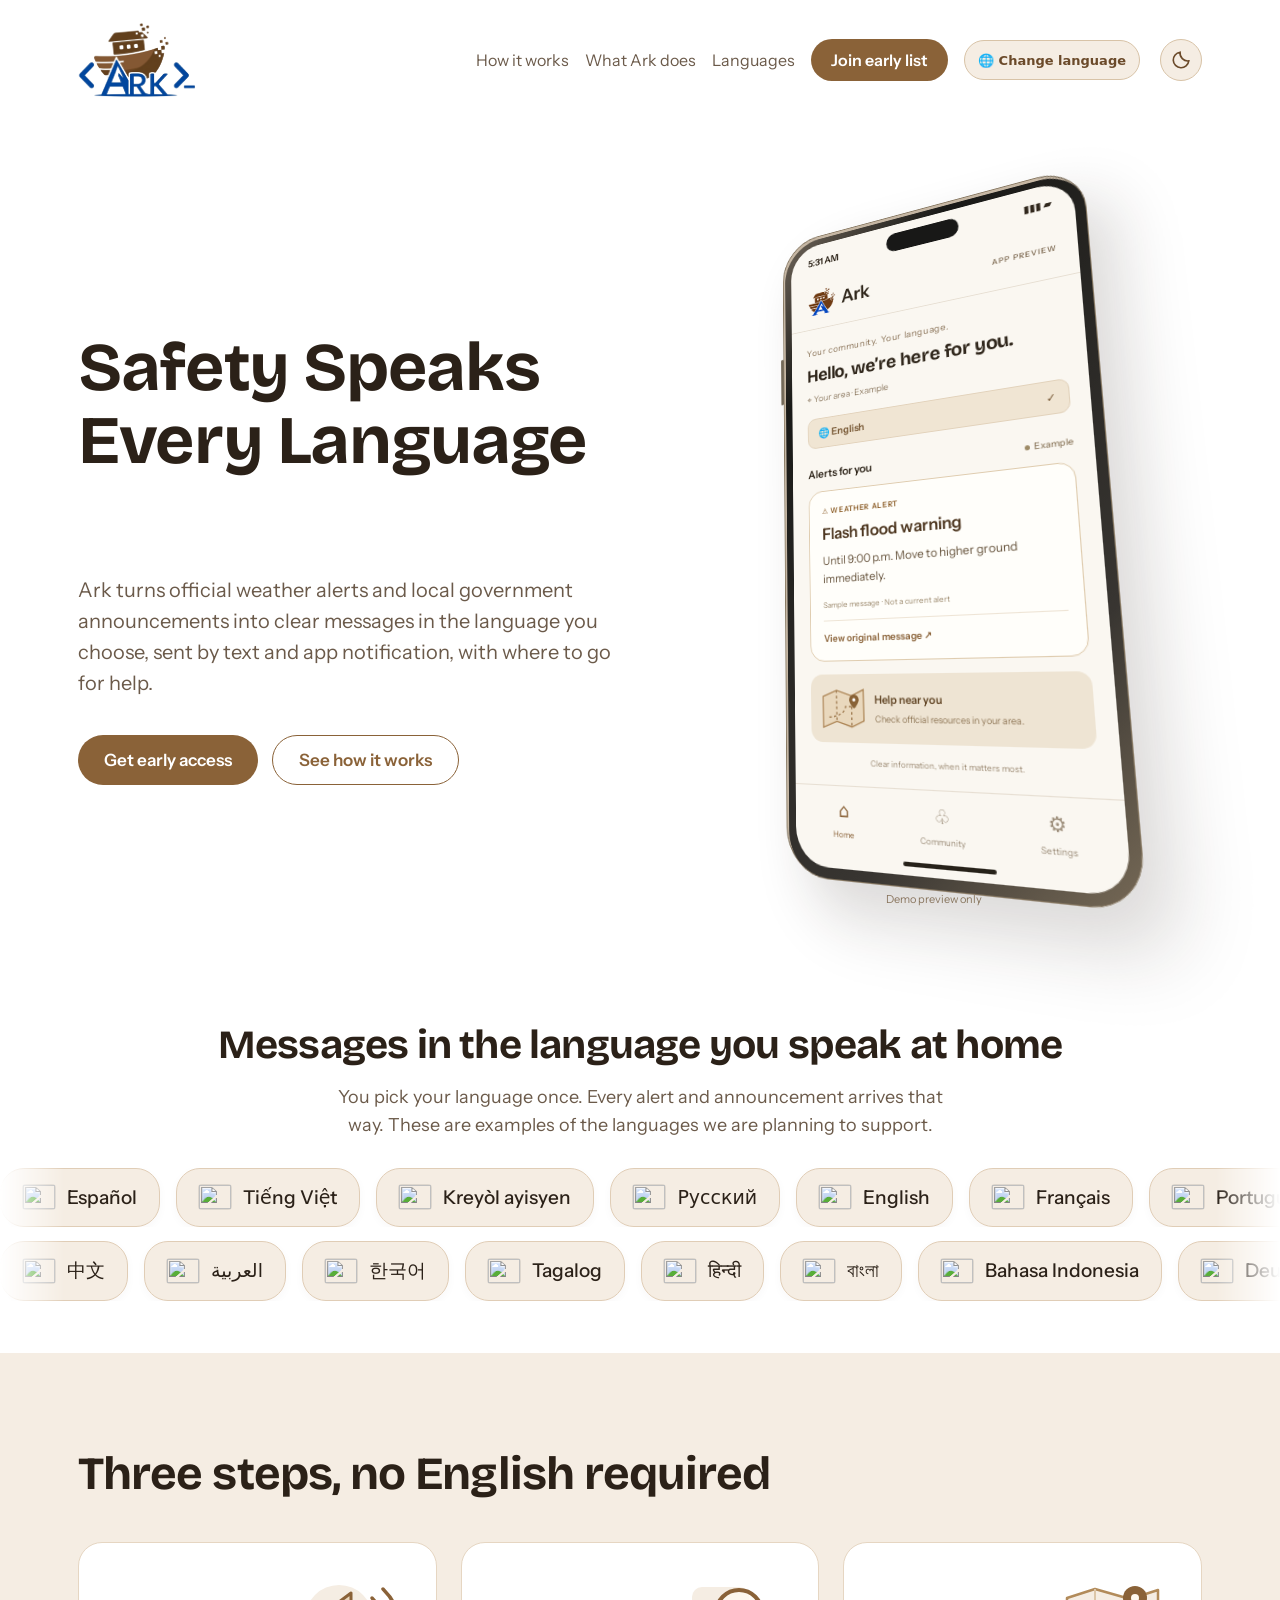
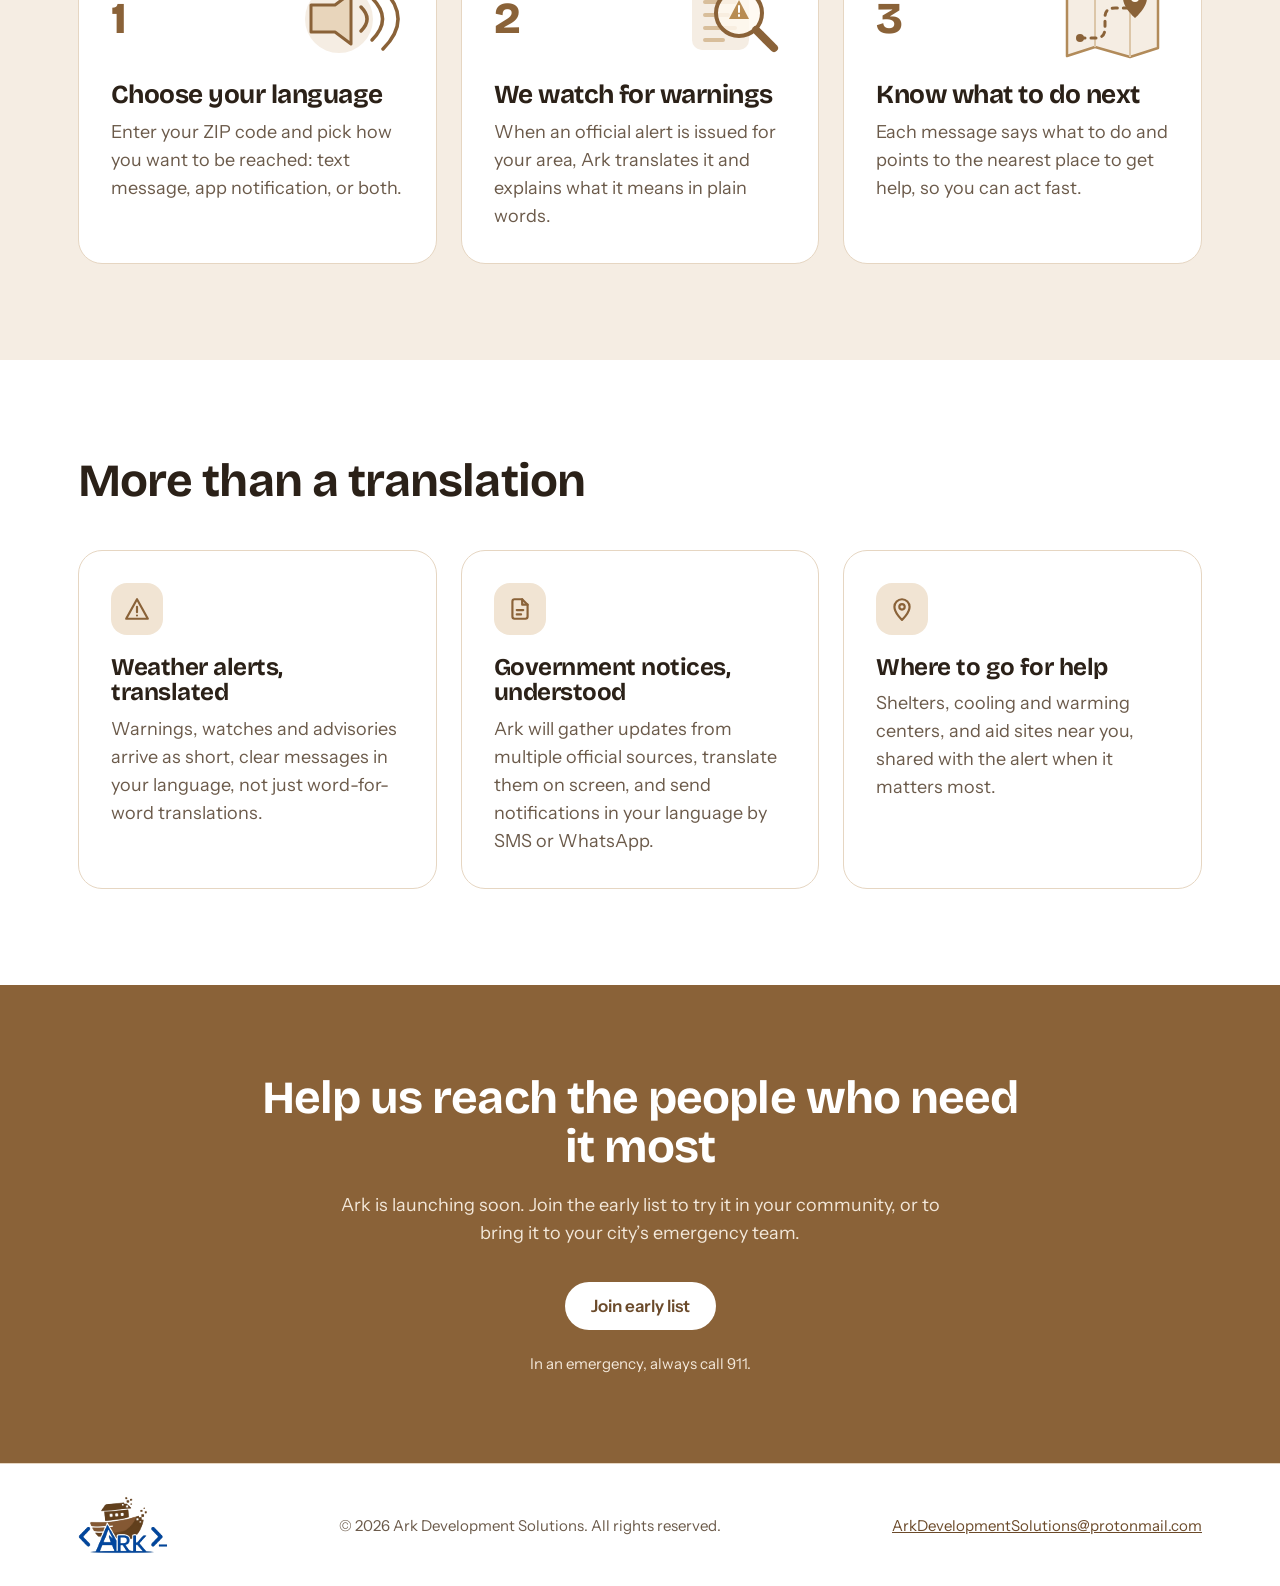
==== commit 1e9522fc: "Fit homepage to mobile viewport with readable responsive layout" ====
--- a/index.html
+++ b/index.html
@@ -3,6 +3,7 @@
 <head>
   <link rel="icon" type="image/svg+xml" href="./ark-favicon-v6.svg?v=6">
   <meta charset="utf-8">
+<meta name="viewport" content="width=device-width, initial-scale=1">
 <!--
 Some of the files packed into this page (the "__bundler/manifest" data in this file, unpacked by the page’s script when it opens) are font files downloaded unchanged from Google Fonts (fonts.gstatic.com) when the page was saved. Google Fonts serves each family in pieces, one file per range of characters, so these may not be complete families. Each family’s license follows and still applies to its files. If you pass this file on, keep this comment in it.
 
@@ -602,7 +603,7 @@
   </script>
 
   <script type="__bundler/template">
-"<!DOCTYPE html>\n<html lang=\"en\"><head>\n<meta charset=\"utf-8\">\n<Ark: Weather warnings & local aid, in your language<\u002Ftitle>\n<script src=\"fa9ddce7-6b0e-49ff-b3f1-9abe725b7ee6\"><\u002Fscript>\n<meta name=\"hz:slide-selector\" content=\"[data-canvas-width]\"><meta name=\"hz:canvas-width\" content=\"1360\"><meta name=\"hz:canvas-height\" content=\"2800\"><\u002Fhead>\n<body data-canvas-width=\"1360\" data-canvas-height=\"2800\" data-document-role=\"page\" data-label=\"Ark — Home page\">\n<x-dc>\n<helmet>\n<style>/* vietnamese */\n@font-face {\n  font-family: 'Bricolage Grotesque';\n  font-style: normal;\n  font-weight: 600;\n  font-stretch: 100%;\n  font-display: swap;\n  src: url(\"9227b584-334d-416b-acfe-776f8a2c232e\") format('woff2');\n  unicode-range: U+0102-0103, U+0110-0111, U+0128-0129, U+0168-0169, U+01A0-01A1, U+01AF-01B0, U+0300-0301, U+0303-0304, U+0308-0309, U+0323, U+0329, U+1EA0-1EF9, U+20AB;\n}\n/* latin-ext */\n@font-face {\n  font-family: 'Bricolage Grotesque';\n  font-style: normal;\n  font-weight: 600;\n  font-stretch: 100%;\n  font-display: swap;\n  src: url(https://fonts.gstatic.com/s/bricolagegrotesque/v9/3y9H6as8bTXq_nANBjzKo3IeZx8z6up5BeSl5jBNz_19PpbpMXuECpwUxJBOm_OJWiawDVXplDs.woff2) format('woff2');\n  unicode-range: U+0100-02BA, U+02BD-02C5, U+02C7-02CC, U+02CE-02D7, U+02DD-02FF, U+0304, U+0308, U+0329, U+1D00-1DBF, U+1E00-1E9F, U+1EF2-1EFF, U+2020, U+20A0-20AB, U+20AD-20C4, U+2113, U+2C60-2C7F, U+A720-A7FF;\n}\n/* latin */\n@font-face {\n  font-family: 'Bricolage Grotesque';\n  font-style: normal;\n  font-weight: 600;\n  font-stretch: 100%;\n  font-display: swap;\n  src: url(\"f2f855c1-6fe1-4b4f-a1f7-85b82ed3db1e\") format('woff2');\n  unicode-range: U+0000-00FF, U+0131, U+0152-0153, U+02BB-02BC, U+02C6, U+02DA, U+02DC, U+0304, U+0308, U+0329, U+2000-206F, U+20AC, U+2122, U+2191, U+2193, U+2212, U+2215, U+FEFF, U+FFFD;\n}\n/* vietnamese */\n@font-face {\n  font-family: 'Bricolage Grotesque';\n  font-style: normal;\n  font-weight: 700;\n  font-stretch: 100%;\n  font-display: swap;\n  src: url(\"9227b584-334d-416b-acfe-776f8a2c232e\") format('woff2');\n  unicode-range: U+0102-0103, U+0110-0111, U+0128-0129, U+0168-0169, U+01A0-01A1, U+01AF-01B0, U+0300-0301, U+0303-0304, U+0308-0309, U+0323, U+0329, U+1EA0-1EF9, U+20AB;\n}\n/* latin-ext */\n@font-face {\n  font-family: 'Bricolage Grotesque';\n  font-style: normal;\n  font-weight: 700;\n  font-stretch: 100%;\n  font-display: swap;\n  src: url(https://fonts.gstatic.com/s/bricolagegrotesque/v9/3y9H6as8bTXq_nANBjzKo3IeZx8z6up5BeSl5jBNz_19PpbpMXuECpwUxJBOm_OJWiawDVXplDs.woff2) format('woff2');\n  unicode-range: U+0100-02BA, U+02BD-02C5, U+02C7-02CC, U+02CE-02D7, U+02DD-02FF, U+0304, U+0308, U+0329, U+1D00-1DBF, U+1E00-1E9F, U+1EF2-1EFF, U+2020, U+20A0-20AB, U+20AD-20C4, U+2113, U+2C60-2C7F, U+A720-A7FF;\n}\n/* latin */\n@font-face {\n  font-family: 'Bricolage Grotesque';\n  font-style: normal;\n  font-weight: 700;\n  font-stretch: 100%;\n  font-display: swap;\n  src: url(\"f2f855c1-6fe1-4b4f-a1f7-85b82ed3db1e\") format('woff2');\n  unicode-range: U+0000-00FF, U+0131, U+0152-0153, U+02BB-02BC, U+02C6, U+02DA, U+02DC, U+0304, U+0308, U+0329, U+2000-206F, U+20AC, U+2122, U+2191, U+2193, U+2212, U+2215, U+FEFF, U+FFFD;\n}\n/* vietnamese */\n@font-face {\n  font-family: 'Bricolage Grotesque';\n  font-style: normal;\n  font-weight: 800;\n  font-stretch: 100%;\n  font-display: swap;\n  src: url(\"9227b584-334d-416b-acfe-776f8a2c232e\") format('woff2');\n  unicode-range: U+0102-0103, U+0110-0111, U+0128-0129, U+0168-0169, U+01A0-01A1, U+01AF-01B0, U+0300-0301, U+0303-0304, U+0308-0309, U+0323, U+0329, U+1EA0-1EF9, U+20AB;\n}\n/* latin-ext */\n@font-face {\n  font-family: 'Bricolage Grotesque';\n  font-style: normal;\n  font-weight: 800;\n  font-stretch: 100%;\n  font-display: swap;\n  src: url(https://fonts.gstatic.com/s/bricolagegrotesque/v9/3y9H6as8bTXq_nANBjzKo3IeZx8z6up5BeSl5jBNz_19PpbpMXuECpwUxJBOm_OJWiawDVXplDs.woff2) format('woff2');\n  unicode-range: U+0100-02BA, U+02BD-02C5, U+02C7-02CC, U+02CE-02D7, U+02DD-02FF, U+0304, U+0308, U+0329, U+1D00-1DBF, U+1E00-1E9F, U+1EF2-1EFF, U+2020, U+20A0-20AB, U+20AD-20C4, U+2113, U+2C60-2C7F, U+A720-A7FF;\n}\n/* latin */\n@font-face {\n  font-family: 'Bricolage Grotesque';\n  font-style: normal;\n  font-weight: 800;\n  font-stretch: 100%;\n  font-display: swap;\n  src: url(\"f2f855c1-6fe1-4b4f-a1f7-85b82ed3db1e\") format('woff2');\n  unicode-range: U+0000-00FF, U+0131, U+0152-0153, U+02BB-02BC, U+02C6, U+02DA, U+02DC, U+0304, U+0308, U+0329, U+2000-206F, U+20AC, U+2122, U+2191, U+2193, U+2212, U+2215, U+FEFF, U+FFFD;\n}\n/* latin-ext */\n@font-face {\n  font-family: 'Instrument Sans';\n  font-style: normal;\n  font-weight: 400;\n  font-stretch: 100%;\n  font-display: swap;\n  src: url(https://fonts.gstatic.com/s/instrumentsans/v4/pxiTypc9vsFDm051Uf6KVwgkfoSxQ0GsQv8ToedPibnr0She1YmV.woff2) format('woff2');\n  unicode-range: U+0100-02BA, U+02BD-02C5, U+02C7-02CC, U+02CE-02D7, U+02DD-02FF, U+0304, U+0308, U+0329, U+1D00-1DBF, U+1E00-1E9F, U+1EF2-1EFF, U+2020, U+20A0-20AB, U+20AD-20C4, U+2113, U+2C60-2C7F, U+A720-A7FF;\n}\n/* latin */\n@font-face {\n  font-family: 'Instrument Sans';\n  font-style: normal;\n  font-weight: 400;\n  font-stretch: 100%;\n  font-display: swap;\n  src: url(\"6855af76-7ebc-43eb-8201-0a3d1c418795\") format('woff2');\n  unicode-range: U+0000-00FF, U+0131, U+0152-0153, U+02BB-02BC, U+02C6, U+02DA, U+02DC, U+0304, U+0308, U+0329, U+2000-206F, U+20AC, U+2122, U+2191, U+2193, U+2212, U+2215, U+FEFF, U+FFFD;\n}\n/* latin-ext */\n@font-face {\n  font-family: 'Instrument Sans';\n  font-style: normal;\n  font-weight: 500;\n  font-stretch: 100%;\n  font-display: swap;\n  src: url(https://fonts.gstatic.com/s/instrumentsans/v4/pxiTypc9vsFDm051Uf6KVwgkfoSxQ0GsQv8ToedPibnr0She1YmV.woff2) format('woff2');\n  unicode-range: U+0100-02BA, U+02BD-02C5, U+02C7-02CC, U+02CE-02D7, U+02DD-02FF, U+0304, U+0308, U+0329, U+1D00-1DBF, U+1E00-1E9F, U+1EF2-1EFF, U+2020, U+20A0-20AB, U+20AD-20C4, U+2113, U+2C60-2C7F, U+A720-A7FF;\n}\n/* latin */\n@font-face {\n  font-family: 'Instrument Sans';\n  font-style: normal;\n  font-weight: 500;\n  font-stretch: 100%;\n  font-display: swap;\n  src: url(\"6855af76-7ebc-43eb-8201-0a3d1c418795\") format('woff2');\n  unicode-range: U+0000-00FF, U+0131, U+0152-0153, U+02BB-02BC, U+02C6, U+02DA, U+02DC, U+0304, U+0308, U+0329, U+2000-206F, U+20AC, U+2122, U+2191, U+2193, U+2212, U+2215, U+FEFF, U+FFFD;\n}\n/* latin-ext */\n@font-face {\n  font-family: 'Instrument Sans';\n  font-style: normal;\n  font-weight: 600;\n  font-stretch: 100%;\n  font-display: swap;\n  src: url(https://fonts.gstatic.com/s/instrumentsans/v4/pxiTypc9vsFDm051Uf6KVwgkfoSxQ0GsQv8ToedPibnr0She1YmV.woff2) format('woff2');\n  unicode-range: U+0100-02BA, U+02BD-02C5, U+02C7-02CC, U+02CE-02D7, U+02DD-02FF, U+0304, U+0308, U+0329, U+1D00-1DBF, U+1E00-1E9F, U+1EF2-1EFF, U+2020, U+20A0-20AB, U+20AD-20C4, U+2113, U+2C60-2C7F, U+A720-A7FF;\n}\n/* latin */\n@font-face {\n  font-family: 'Instrument Sans';\n  font-style: normal;\n  font-weight: 600;\n  font-stretch: 100%;\n  font-display: swap;\n  src: url(\"6855af76-7ebc-43eb-8201-0a3d1c418795\") format('woff2');\n  unicode-range: U+0000-00FF, U+0131, U+0152-0153, U+02BB-02BC, U+02C6, U+02DA, U+02DC, U+0304, U+0308, U+0329, U+2000-206F, U+20AC, U+2122, U+2191, U+2193, U+2212, U+2215, U+FEFF, U+FFFD;\n}\n<\u002Fstyle>\n<style>\nbody{margin:0;background:#FFFFFF;color:#2B2118;font-family:'Instrument Sans',system-ui,sans-serif;font-size:18px;line-height:1.55}\nh1,h2,h3{font-family:'Bricolage Grotesque','Instrument Sans',system-ui,sans-serif;margin:0;line-height:1.08;letter-spacing:-0.02em}\np{margin:0}\na{color:inherit;text-decoration:none}\n.wrap{max-width:1180px;margin:0 auto;padding:0 28px;box-sizing:border-box}\n.dark{background:#fff;color:#2B2118}.cta .btn{background:#fff;color:#6B4A2A}.cta .input{background:#fff;color:#2B2118;border-color:#fff}\n.nav{display:flex;align-items:center;justify-content:space-between;padding:22px 0}\n.logo{display:flex;align-items:center;gap:10px;font-family:'Bricolage Grotesque',sans-serif;font-weight:800;font-size:26px;color:#2B2118}\n.links{display:flex;gap:30px;align-items:center;font-size:16px;color:#6B5A4A}\n.btn{display:inline-flex;align-items:center;justify-content:center;min-height:48px;padding:0 26px;border-radius:999px;background:#8A6238;color:#fff;font-weight:600;font-size:17px;border:0;cursor:pointer;font-family:inherit}\n.btn.ghost{background:transparent;color:#8A6238;border:1.5px solid #8A6238}\n.hero{display:grid;grid-template-columns:repeat(auto-fit,minmax(320px,1fr));gap:56px;align-items:center;padding:56px 0 96px}\n.eyebrow{font-size:14px;font-weight:600;letter-spacing:.12em;text-transform:uppercase;color:#8A6238}\n.phone{width:310px;max-width:100%;margin:0 auto;background:#F5EDE3;border:1.5px solid #E0CDB6;border-radius:36px;padding:22px 18px 26px;box-sizing:border-box}\n.pill{display:inline-block;font-size:12px;font-weight:600;letter-spacing:.06em;text-transform:uppercase;padding:4px 10px;border-radius:999px}\n.bubble{border-radius:20px;padding:14px 16px;font-size:15.5px;line-height:1.45}\n.chips{display:flex;flex-wrap:wrap;gap:12px;justify-content:center}\n.chip{padding:12px 22px;border-radius:999px;background:#F5EDE3;border:1.5px solid #E0CDB6;font-size:19px;font-weight:500}\n.grid{display:grid;grid-template-columns:repeat(auto-fit,minmax(260px,1fr));gap:24px}\n.card{background:#fff;border:1.5px solid #E6D6C2;border-radius:24px;padding:32px}\n.num{font-family:'Bricolage Grotesque',sans-serif;font-weight:800;font-size:44px;color:#8A6238;line-height:1}\n.icon{width:52px;height:52px;border-radius:16px;background:#F1E4D3;display:flex;align-items:center;justify-content:center;margin-bottom:20px}\n.muted{color:#6B5A4A}\n.input{min-height:48px;padding:0 20px;border-radius:999px;border:1.5px solid #fff;background:#fff;color:#2B2118;font-size:17px;font-family:inherit;min-width:260px;flex:1;box-sizing:border-box}\n.rot{display:grid}.rot span{grid-area:1/1;opacity:0;animation:rot 28s linear infinite}.rot span:first-child{opacity:1}\n@keyframes rot{0%{opacity:0}1.5%{opacity:1}11%{opacity:1}12.5%{opacity:0}100%{opacity:0}}\n@media (prefers-reduced-motion:reduce){.rot span{animation:none}.rot span:not(:first-child){opacity:0}}\n@media (max-width:700px){.links a{display:none}.phone{margin-top:8px}}\n<\u002Fstyle>\n<\u002Fhelmet>\n\n<header class=\"dark\">\n<div class=\"wrap\">\n<div class=\"nav\">\n<span class=\"logo ark-header-logo\"><img src=\"./ark-logo-cursor-clear.svg\" alt=\"Ark\" style=\"height:76px;width:auto\"><\u002Fspan>\n<nav class=\"links\"><a href=\"#how\">How it works<\u002Fa><a href=\"#features\">What Ark does<\u002Fa><a href=\"#languages\">Languages<\u002Fa><a class=\"btn\" href=\"#join\" style=\"min-height:42px;padding:0 20px;font-size:16px;color:#fff\">Join early list<\u002Fa><button class=\"ark-change-language\" type=\"button\" aria-label=\"Change website language\" style=\"margin-right:4px\">🌐 Change language<\u002Fbutton><button class=\"ark-theme-toggle\" type=\"button\" aria-label=\"Switch theme\">Dark mode<\u002Fbutton><\u002Fnav>\n<\u002Fdiv>\n\n<section class=\"hero\" id=\"top\">\n<div>\n\n<h1 style=\"font-size:clamp(40px,6vw,68px);color:#2B2118;margin-top:18px\" class=\"rot\"><span lang=\"en\" dir=\"ltr\" style=\"animation-delay:0s\">Safety Speaks Every Language<\u002Fspan><span lang=\"es\" aria-hidden=\"true\" dir=\"ltr\" style=\"animation-delay:4s\">La seguridad habla todos los idiomas<\u002Fspan><span lang=\"zh\" aria-hidden=\"true\" dir=\"ltr\" style=\"animation-delay:8s\">安全，说每一种语言<\u002Fspan><span lang=\"vi\" aria-hidden=\"true\" dir=\"ltr\" style=\"animation-delay:12s\">An toàn nói mọi ngôn ngữ<\u002Fspan><span lang=\"ar\" dir=\"rtl\" aria-hidden=\"true\" style=\"animation-delay:16s\">السلامة تتحدث كل اللغات<\u002Fspan><span lang=\"ht\" aria-hidden=\"true\" dir=\"ltr\" style=\"animation-delay:20s\">Sekirite pale tout lang<\u002Fspan><span lang=\"ko\" aria-hidden=\"true\" dir=\"ltr\" style=\"animation-delay:24s\">안전은 모든 언어로 말합니다<\u002Fspan><span lang=\"ru\" aria-hidden=\"true\" dir=\"ltr\" style=\"animation-delay:28s\">Безопасность говорит на всех языках<\u002Fspan><span lang=\"tl\" aria-hidden=\"true\" dir=\"ltr\" style=\"animation-delay:32s\">Kaligtasan sa bawat wika<\u002Fspan><\u002Fh1>\n<p style=\"font-size:20px;color:#6B5A4A;margin-top:24px;max-width:540px\">Ark turns official weather alerts and local government announcements into clear messages in the language you choose, sent by text and app notification, with where to go for help.<\u002Fp>\n<div style=\"display:flex;flex-wrap:wrap;gap:14px;margin-top:36px\"><a class=\"btn\" href=\"#join\">Get early access<\u002Fa><a class=\"btn ghost\" href=\"#how\">See how it works<\u002Fa><\u002Fdiv>\n<\u002Fdiv>\n\n<div class=\"ark-device-stage\"><div class=\"ark-device\" role=\"img\" aria-label=\"Ark mobile app concept preview showing a sample Spanish flood alert, language preferences, and official local resources\">\n<div class=\"ark-screen\"><div class=\"ark-statusbar\"><span>9:41<\u002Fspan><span aria-hidden=\"true\">▮▮▮ ▰<\u002Fspan><\u002Fdiv><div class=\"ark-island\"><\u002Fdiv>\n<div class=\"ark-apphead\"><img src=\"./ark-favicon-v6.svg\" alt=\"\" width=\"36\" height=\"36\"><strong>Ark<\u002Fstrong><span class=\"ark-preview-label\">APP PREVIEW<\u002Fspan><\u002Fdiv>\n<div class=\"ark-appbody\"><div class=\"ark-appgreeting\">Tu comunidad. Tu idioma.<\u002Fdiv><h3>Hola, estamos contigo.<\u002Fh3><div class=\"ark-location\">⌖ Tu zona · Ejemplo<\u002Fdiv>\n<div class=\"ark-language-chip\">🌐 Español <span>✓<\u002Fspan><\u002Fdiv><div class=\"ark-alert-heading\"><span>Alertas para ti<\u002Fspan><span class=\"ark-live-dot\">Ejemplo<\u002Fspan><\u002Fdiv>\n<div class=\"ark-alert-card\"><div class=\"ark-alert-tag\">⚠ ALERTA METEOROLÓGICA<\u002Fdiv><h4>Alerta de inundación repentina<\u002Fh4><div class=\"ark-alert-message\">Hasta las 9:00 p. m. Vaya de inmediato a un lugar más alto.<\u002Fdiv><div class=\"ark-alert-source\">Mensaje de ejemplo · No es una alerta actual<\u002Fdiv><div class=\"ark-original-label\">Ver mensaje original ↗<\u002Fdiv><\u002Fdiv>\n<div class=\"ark-help-card\"><div class=\"ark-map-mini\" aria-hidden=\"true\"><svg viewBox=\"0 0 80 70\"><path d=\"m6 18 23-9 25 8 20-9v46l-20 9-25-8-23 9Z\" fill=\"#E9D8BD\" stroke=\"#AD8555\" stroke-width=\"2\"/><path d=\"M29 9v46m25-38v46M16 49q25-2 28-16h17\" fill=\"none\" stroke=\"#9A7448\" stroke-width=\"2\" stroke-dasharray=\"4 4\"/><path d=\"M58 15a8 8 0 0 0-8 8c0 6 8 13 8 13s8-7 8-13a8 8 0 0 0-8-8\" fill=\"#896236\"/><circle cx=\"58\" cy=\"23\" r=\"2.5\" fill=\"white\"/><\u002Fsvg><\u002Fdiv><div><strong>Ayuda cerca de ti<\u002Fstrong><span>Consulta los recursos oficiales de tu localidad.<\u002Fspan><\u002Fdiv><\u002Fdiv>\n<div class=\"ark-appfootnote\">Información clara, cuando más importa.<\u002Fdiv><\u002Fdiv>\n<div class=\"ark-appnav\" aria-hidden=\"true\"><span class=\"ark-nav-active\">⌂<small>Inicio<\u002Fsmall><\u002Fspan><span>♧<small>Comunidad<\u002Fsmall><\u002Fspan><span>⚙<small>Ajustes<\u002Fsmall><\u002Fspan><\u002Fdiv><div class=\"ark-homebar\"><\u002Fdiv><\u002Fdiv><\u002Fdiv><div class=\"ark-device-caption\">Demo preview only<\u002Fdiv><\u002Fdiv>\n<\u002Fsection>\n<\u002Fdiv>\n<\u002Fheader>\n\n<section id=\"languages\" style=\"padding:72px 0 8px\">\n<div class=\"wrap\" style=\"text-align:center\">\n<h2 style=\"font-size:clamp(28px,4vw,40px)\">Messages in the language you speak at home<\u002Fh2>\n<p class=\"muted\" style=\"margin:16px auto 32px;max-width:620px\">You pick your language once. Every alert and announcement arrives that way. These are examples of the languages we are planning to support.<\u002Fp>\n<div class=\"ark-language-marquee\" aria-label=\"Examples of planned languages\"><div class=\"ark-language-row\"><div class=\"ark-language-track\"><div class=\"ark-language-group\"><span class=\"chip\"><img class=\"ark-country-flag\" src=\"https://flagcdn.com/es.svg\" alt=\"\" aria-hidden=\"true\" width=\"28\" height=\"20\" loading=\"lazy\" decoding=\"async\" referrerpolicy=\"no-referrer\"><span>Español<\u002Fspan><\u002Fspan><span class=\"chip\"><img class=\"ark-country-flag\" src=\"https://flagcdn.com/vn.svg\" alt=\"\" aria-hidden=\"true\" width=\"28\" height=\"20\" loading=\"lazy\" decoding=\"async\" referrerpolicy=\"no-referrer\"><span>Tiếng Việt<\u002Fspan><\u002Fspan><span class=\"chip\"><img class=\"ark-country-flag\" src=\"https://flagcdn.com/ht.svg\" alt=\"\" aria-hidden=\"true\" width=\"28\" height=\"20\" loading=\"lazy\" decoding=\"async\" referrerpolicy=\"no-referrer\"><span>Kreyòl ayisyen<\u002Fspan><\u002Fspan><span class=\"chip\"><img class=\"ark-country-flag\" src=\"https://flagcdn.com/ru.svg\" alt=\"\" aria-hidden=\"true\" width=\"28\" height=\"20\" loading=\"lazy\" decoding=\"async\" referrerpolicy=\"no-referrer\"><span>Русский<\u002Fspan><\u002Fspan><span class=\"chip\"><img class=\"ark-country-flag\" src=\"https://flagcdn.com/us.svg\" alt=\"\" aria-hidden=\"true\" width=\"28\" height=\"20\" loading=\"lazy\" decoding=\"async\" referrerpolicy=\"no-referrer\"><span>English<\u002Fspan><\u002Fspan><span class=\"chip\"><img class=\"ark-country-flag\" src=\"https://flagcdn.com/fr.svg\" alt=\"\" aria-hidden=\"true\" width=\"28\" height=\"20\" loading=\"lazy\" decoding=\"async\" referrerpolicy=\"no-referrer\"><span>Français<\u002Fspan><\u002Fspan><span class=\"chip\"><img class=\"ark-country-flag\" src=\"https://flagcdn.com/br.svg\" alt=\"\" aria-hidden=\"true\" width=\"28\" height=\"20\" loading=\"lazy\" decoding=\"async\" referrerpolicy=\"no-referrer\"><span>Português<\u002Fspan><\u002Fspan><span class=\"chip\"><img class=\"ark-country-flag\" src=\"https://flagcdn.com/pk.svg\" alt=\"\" aria-hidden=\"true\" width=\"28\" height=\"20\" loading=\"lazy\" decoding=\"async\" referrerpolicy=\"no-referrer\"><span>اردو<\u002Fspan><\u002Fspan><span class=\"chip\"><img class=\"ark-country-flag\" src=\"https://flagcdn.com/jp.svg\" alt=\"\" aria-hidden=\"true\" width=\"28\" height=\"20\" loading=\"lazy\" decoding=\"async\" referrerpolicy=\"no-referrer\"><span>日本語<\u002Fspan><\u002Fspan><span class=\"chip\"><img class=\"ark-country-flag\" src=\"https://flagcdn.com/in.svg\" alt=\"\" aria-hidden=\"true\" width=\"28\" height=\"20\" loading=\"lazy\" decoding=\"async\" referrerpolicy=\"no-referrer\"><span>తెలుగు<\u002Fspan><\u002Fspan><span class=\"chip\"><img class=\"ark-country-flag\" src=\"https://flagcdn.com/tr.svg\" alt=\"\" aria-hidden=\"true\" width=\"28\" height=\"20\" loading=\"lazy\" decoding=\"async\" referrerpolicy=\"no-referrer\"><span>Türkçe<\u002Fspan><\u002Fspan><span class=\"chip\"><img class=\"ark-country-flag\" src=\"https://flagcdn.com/tz.svg\" alt=\"\" aria-hidden=\"true\" width=\"28\" height=\"20\" loading=\"lazy\" decoding=\"async\" referrerpolicy=\"no-referrer\"><span>Kiswahili<\u002Fspan><\u002Fspan><span class=\"chip\"><img class=\"ark-country-flag\" src=\"https://flagcdn.com/ir.svg\" alt=\"\" aria-hidden=\"true\" width=\"28\" height=\"20\" loading=\"lazy\" decoding=\"async\" referrerpolicy=\"no-referrer\"><span>فارسی<\u002Fspan><\u002Fspan><span class=\"chip\"><img class=\"ark-country-flag\" src=\"https://flagcdn.com/id.svg\" alt=\"\" aria-hidden=\"true\" width=\"28\" height=\"20\" loading=\"lazy\" decoding=\"async\" referrerpolicy=\"no-referrer\"><span>Basa Jawa<\u002Fspan><\u002Fspan><span class=\"chip\"><img class=\"ark-country-flag\" src=\"https://flagcdn.com/in.svg\" alt=\"\" aria-hidden=\"true\" width=\"28\" height=\"20\" loading=\"lazy\" decoding=\"async\" referrerpolicy=\"no-referrer\"><span>ગુજરાતી<\u002Fspan><\u002Fspan><span class=\"chip\"><img class=\"ark-country-flag\" src=\"https://flagcdn.com/in.svg\" alt=\"\" aria-hidden=\"true\" width=\"28\" height=\"20\" loading=\"lazy\" decoding=\"async\" referrerpolicy=\"no-referrer\"><span>ಕನ್ನಡ<\u002Fspan><\u002Fspan><span class=\"chip\"><img class=\"ark-country-flag\" src=\"https://flagcdn.com/pl.svg\" alt=\"\" aria-hidden=\"true\" width=\"28\" height=\"20\" loading=\"lazy\" decoding=\"async\" referrerpolicy=\"no-referrer\"><span>Polski<\u002Fspan><\u002Fspan><span class=\"chip\"><img class=\"ark-country-flag\" src=\"https://flagcdn.com/cd.svg\" alt=\"\" aria-hidden=\"true\" width=\"28\" height=\"20\" loading=\"lazy\" decoding=\"async\" referrerpolicy=\"no-referrer\"><span>Lingála<\u002Fspan><\u002Fspan><span class=\"chip\"><img class=\"ark-country-flag\" src=\"https://flagcdn.com/ua.svg\" alt=\"\" aria-hidden=\"true\" width=\"28\" height=\"20\" loading=\"lazy\" decoding=\"async\" referrerpolicy=\"no-referrer\"><span>Українська<\u002Fspan><\u002Fspan><span class=\"chip\"><img class=\"ark-country-flag\" src=\"https://flagcdn.com/pk.svg\" alt=\"\" aria-hidden=\"true\" width=\"28\" height=\"20\" loading=\"lazy\" decoding=\"async\" referrerpolicy=\"no-referrer\"><span>سنڌي<\u002Fspan><\u002Fspan><span class=\"chip\"><img class=\"ark-country-flag\" src=\"https://flagcdn.com/my.svg\" alt=\"\" aria-hidden=\"true\" width=\"28\" height=\"20\" loading=\"lazy\" decoding=\"async\" referrerpolicy=\"no-referrer\"><span>Bahasa Melayu<\u002Fspan><\u002Fspan><span class=\"chip\"><img class=\"ark-country-flag\" src=\"https://flagcdn.com/za.svg\" alt=\"\" aria-hidden=\"true\" width=\"28\" height=\"20\" loading=\"lazy\" decoding=\"async\" referrerpolicy=\"no-referrer\"><span>isiZulu<\u002Fspan><\u002Fspan><span class=\"chip\"><img class=\"ark-country-flag\" src=\"https://flagcdn.com/ro.svg\" alt=\"\" aria-hidden=\"true\" width=\"28\" height=\"20\" loading=\"lazy\" decoding=\"async\" referrerpolicy=\"no-referrer\"><span>Română<\u002Fspan><\u002Fspan><span class=\"chip\"><img class=\"ark-country-flag\" src=\"https://flagcdn.com/et.svg\" alt=\"\" aria-hidden=\"true\" width=\"28\" height=\"20\" loading=\"lazy\" decoding=\"async\" referrerpolicy=\"no-referrer\"><span>Afaan Oromoo<\u002Fspan><\u002Fspan><span class=\"chip\"><img class=\"ark-country-flag\" src=\"https://flagcdn.com/se.svg\" alt=\"\" aria-hidden=\"true\" width=\"28\" height=\"20\" loading=\"lazy\" decoding=\"async\" referrerpolicy=\"no-referrer\"><span>Svenska<\u002Fspan><\u002Fspan><\u002Fdiv><div class=\"ark-language-group\" aria-hidden=\"true\"><span class=\"chip\"><img class=\"ark-country-flag\" src=\"https://flagcdn.com/es.svg\" alt=\"\" aria-hidden=\"true\" width=\"28\" height=\"20\" loading=\"lazy\" decoding=\"async\" referrerpolicy=\"no-referrer\"><span>Español<\u002Fspan><\u002Fspan><span class=\"chip\"><img class=\"ark-country-flag\" src=\"https://flagcdn.com/vn.svg\" alt=\"\" aria-hidden=\"true\" width=\"28\" height=\"20\" loading=\"lazy\" decoding=\"async\" referrerpolicy=\"no-referrer\"><span>Tiếng Việt<\u002Fspan><\u002Fspan><span class=\"chip\"><img class=\"ark-country-flag\" src=\"https://flagcdn.com/ht.svg\" alt=\"\" aria-hidden=\"true\" width=\"28\" height=\"20\" loading=\"lazy\" decoding=\"async\" referrerpolicy=\"no-referrer\"><span>Kreyòl ayisyen<\u002Fspan><\u002Fspan><span class=\"chip\"><img class=\"ark-country-flag\" src=\"https://flagcdn.com/ru.svg\" alt=\"\" aria-hidden=\"true\" width=\"28\" height=\"20\" loading=\"lazy\" decoding=\"async\" referrerpolicy=\"no-referrer\"><span>Русский<\u002Fspan><\u002Fspan><span class=\"chip\"><img class=\"ark-country-flag\" src=\"https://flagcdn.com/us.svg\" alt=\"\" aria-hidden=\"true\" width=\"28\" height=\"20\" loading=\"lazy\" decoding=\"async\" referrerpolicy=\"no-referrer\"><span>English<\u002Fspan><\u002Fspan><span class=\"chip\"><img class=\"ark-country-flag\" src=\"https://flagcdn.com/fr.svg\" alt=\"\" aria-hidden=\"true\" width=\"28\" height=\"20\" loading=\"lazy\" decoding=\"async\" referrerpolicy=\"no-referrer\"><span>Français<\u002Fspan><\u002Fspan><span class=\"chip\"><img class=\"ark-country-flag\" src=\"https://flagcdn.com/br.svg\" alt=\"\" aria-hidden=\"true\" width=\"28\" height=\"20\" loading=\"lazy\" decoding=\"async\" referrerpolicy=\"no-referrer\"><span>Português<\u002Fspan><\u002Fspan><span class=\"chip\"><img class=\"ark-country-flag\" src=\"https://flagcdn.com/pk.svg\" alt=\"\" aria-hidden=\"true\" width=\"28\" height=\"20\" loading=\"lazy\" decoding=\"async\" referrerpolicy=\"no-referrer\"><span>اردو<\u002Fspan><\u002Fspan><span class=\"chip\"><img class=\"ark-country-flag\" src=\"https://flagcdn.com/jp.svg\" alt=\"\" aria-hidden=\"true\" width=\"28\" height=\"20\" loading=\"lazy\" decoding=\"async\" referrerpolicy=\"no-referrer\"><span>日本語<\u002Fspan><\u002Fspan><span class=\"chip\"><img class=\"ark-country-flag\" src=\"https://flagcdn.com/in.svg\" alt=\"\" aria-hidden=\"true\" width=\"28\" height=\"20\" loading=\"lazy\" decoding=\"async\" referrerpolicy=\"no-referrer\"><span>తెలుగు<\u002Fspan><\u002Fspan><span class=\"chip\"><img class=\"ark-country-flag\" src=\"https://flagcdn.com/tr.svg\" alt=\"\" aria-hidden=\"true\" width=\"28\" height=\"20\" loading=\"lazy\" decoding=\"async\" referrerpolicy=\"no-referrer\"><span>Türkçe<\u002Fspan><\u002Fspan><span class=\"chip\"><img class=\"ark-country-flag\" src=\"https://flagcdn.com/tz.svg\" alt=\"\" aria-hidden=\"true\" width=\"28\" height=\"20\" loading=\"lazy\" decoding=\"async\" referrerpolicy=\"no-referrer\"><span>Kiswahili<\u002Fspan><\u002Fspan><span class=\"chip\"><img class=\"ark-country-flag\" src=\"https://flagcdn.com/ir.svg\" alt=\"\" aria-hidden=\"true\" width=\"28\" height=\"20\" loading=\"lazy\" decoding=\"async\" referrerpolicy=\"no-referrer\"><span>فارسی<\u002Fspan><\u002Fspan><span class=\"chip\"><img class=\"ark-country-flag\" src=\"https://flagcdn.com/id.svg\" alt=\"\" aria-hidden=\"true\" width=\"28\" height=\"20\" loading=\"lazy\" decoding=\"async\" referrerpolicy=\"no-referrer\"><span>Basa Jawa<\u002Fspan><\u002Fspan><span class=\"chip\"><img class=\"ark-country-flag\" src=\"https://flagcdn.com/in.svg\" alt=\"\" aria-hidden=\"true\" width=\"28\" height=\"20\" loading=\"lazy\" decoding=\"async\" referrerpolicy=\"no-referrer\"><span>ગુજરાતી<\u002Fspan><\u002Fspan><span class=\"chip\"><img class=\"ark-country-flag\" src=\"https://flagcdn.com/in.svg\" alt=\"\" aria-hidden=\"true\" width=\"28\" height=\"20\" loading=\"lazy\" decoding=\"async\" referrerpolicy=\"no-referrer\"><span>ಕನ್ನಡ<\u002Fspan><\u002Fspan><span class=\"chip\"><img class=\"ark-country-flag\" src=\"https://flagcdn.com/pl.svg\" alt=\"\" aria-hidden=\"true\" width=\"28\" height=\"20\" loading=\"lazy\" decoding=\"async\" referrerpolicy=\"no-referrer\"><span>Polski<\u002Fspan><\u002Fspan><span class=\"chip\"><img class=\"ark-country-flag\" src=\"https://flagcdn.com/cd.svg\" alt=\"\" aria-hidden=\"true\" width=\"28\" height=\"20\" loading=\"lazy\" decoding=\"async\" referrerpolicy=\"no-referrer\"><span>Lingála<\u002Fspan><\u002Fspan><span class=\"chip\"><img class=\"ark-country-flag\" src=\"https://flagcdn.com/ua.svg\" alt=\"\" aria-hidden=\"true\" width=\"28\" height=\"20\" loading=\"lazy\" decoding=\"async\" referrerpolicy=\"no-referrer\"><span>Українська<\u002Fspan><\u002Fspan><span class=\"chip\"><img class=\"ark-country-flag\" src=\"https://flagcdn.com/pk.svg\" alt=\"\" aria-hidden=\"true\" width=\"28\" height=\"20\" loading=\"lazy\" decoding=\"async\" referrerpolicy=\"no-referrer\"><span>سنڌي<\u002Fspan><\u002Fspan><span class=\"chip\"><img class=\"ark-country-flag\" src=\"https://flagcdn.com/my.svg\" alt=\"\" aria-hidden=\"true\" width=\"28\" height=\"20\" loading=\"lazy\" decoding=\"async\" referrerpolicy=\"no-referrer\"><span>Bahasa Melayu<\u002Fspan><\u002Fspan><span class=\"chip\"><img class=\"ark-country-flag\" src=\"https://flagcdn.com/za.svg\" alt=\"\" aria-hidden=\"true\" width=\"28\" height=\"20\" loading=\"lazy\" decoding=\"async\" referrerpolicy=\"no-referrer\"><span>isiZulu<\u002Fspan><\u002Fspan><span class=\"chip\"><img class=\"ark-country-flag\" src=\"https://flagcdn.com/ro.svg\" alt=\"\" aria-hidden=\"true\" width=\"28\" height=\"20\" loading=\"lazy\" decoding=\"async\" referrerpolicy=\"no-referrer\"><span>Română<\u002Fspan><\u002Fspan><span class=\"chip\"><img class=\"ark-country-flag\" src=\"https://flagcdn.com/et.svg\" alt=\"\" aria-hidden=\"true\" width=\"28\" height=\"20\" loading=\"lazy\" decoding=\"async\" referrerpolicy=\"no-referrer\"><span>Afaan Oromoo<\u002Fspan><\u002Fspan><span class=\"chip\"><img class=\"ark-country-flag\" src=\"https://flagcdn.com/se.svg\" alt=\"\" aria-hidden=\"true\" width=\"28\" height=\"20\" loading=\"lazy\" decoding=\"async\" referrerpolicy=\"no-referrer\"><span>Svenska<\u002Fspan><\u002Fspan><\u002Fdiv><\u002Fdiv><\u002Fdiv><div class=\"ark-language-row\"><div class=\"ark-language-track reverse\"><div class=\"ark-language-group\"><span class=\"chip\"><img class=\"ark-country-flag\" src=\"https://flagcdn.com/cn.svg\" alt=\"\" aria-hidden=\"true\" width=\"28\" height=\"20\" loading=\"lazy\" decoding=\"async\" referrerpolicy=\"no-referrer\"><span>中文<\u002Fspan><\u002Fspan><span class=\"chip\"><img class=\"ark-country-flag\" src=\"https://flagcdn.com/sa.svg\" alt=\"\" aria-hidden=\"true\" width=\"28\" height=\"20\" loading=\"lazy\" decoding=\"async\" referrerpolicy=\"no-referrer\"><span>العربية<\u002Fspan><\u002Fspan><span class=\"chip\"><img class=\"ark-country-flag\" src=\"https://flagcdn.com/kr.svg\" alt=\"\" aria-hidden=\"true\" width=\"28\" height=\"20\" loading=\"lazy\" decoding=\"async\" referrerpolicy=\"no-referrer\"><span>한국어<\u002Fspan><\u002Fspan><span class=\"chip\"><img class=\"ark-country-flag\" src=\"https://flagcdn.com/ph.svg\" alt=\"\" aria-hidden=\"true\" width=\"28\" height=\"20\" loading=\"lazy\" decoding=\"async\" referrerpolicy=\"no-referrer\"><span>Tagalog<\u002Fspan><\u002Fspan><span class=\"chip\"><img class=\"ark-country-flag\" src=\"https://flagcdn.com/in.svg\" alt=\"\" aria-hidden=\"true\" width=\"28\" height=\"20\" loading=\"lazy\" decoding=\"async\" referrerpolicy=\"no-referrer\"><span>हिन्दी<\u002Fspan><\u002Fspan><span class=\"chip\"><img class=\"ark-country-flag\" src=\"https://flagcdn.com/bd.svg\" alt=\"\" aria-hidden=\"true\" width=\"28\" height=\"20\" loading=\"lazy\" decoding=\"async\" referrerpolicy=\"no-referrer\"><span>বাংলা<\u002Fspan><\u002Fspan><span class=\"chip\"><img class=\"ark-country-flag\" src=\"https://flagcdn.com/id.svg\" alt=\"\" aria-hidden=\"true\" width=\"28\" height=\"20\" loading=\"lazy\" decoding=\"async\" referrerpolicy=\"no-referrer\"><span>Bahasa Indonesia<\u002Fspan><\u002Fspan><span class=\"chip\"><img class=\"ark-country-flag\" src=\"https://flagcdn.com/de.svg\" alt=\"\" aria-hidden=\"true\" width=\"28\" height=\"20\" loading=\"lazy\" decoding=\"async\" referrerpolicy=\"no-referrer\"><span>Deutsch<\u002Fspan><\u002Fspan><span class=\"chip\"><img class=\"ark-country-flag\" src=\"https://flagcdn.com/in.svg\" alt=\"\" aria-hidden=\"true\" width=\"28\" height=\"20\" loading=\"lazy\" decoding=\"async\" referrerpolicy=\"no-referrer\"><span>मराठी<\u002Fspan><\u002Fspan><span class=\"chip\"><img class=\"ark-country-flag\" src=\"https://flagcdn.com/ng.svg\" alt=\"\" aria-hidden=\"true\" width=\"28\" height=\"20\" loading=\"lazy\" decoding=\"async\" referrerpolicy=\"no-referrer\"><span>Hausa<\u002Fspan><\u002Fspan><span class=\"chip\"><img class=\"ark-country-flag\" src=\"https://flagcdn.com/in.svg\" alt=\"\" aria-hidden=\"true\" width=\"28\" height=\"20\" loading=\"lazy\" decoding=\"async\" referrerpolicy=\"no-referrer\"><span>ਪੰਜਾਬੀ<\u002Fspan><\u002Fspan><span class=\"chip\"><img class=\"ark-country-flag\" src=\"https://flagcdn.com/in.svg\" alt=\"\" aria-hidden=\"true\" width=\"28\" height=\"20\" loading=\"lazy\" decoding=\"async\" referrerpolicy=\"no-referrer\"><span>தமிழ்<\u002Fspan><\u002Fspan><span class=\"chip\"><img class=\"ark-country-flag\" src=\"https://flagcdn.com/th.svg\" alt=\"\" aria-hidden=\"true\" width=\"28\" height=\"20\" loading=\"lazy\" decoding=\"async\" referrerpolicy=\"no-referrer\"><span>ไทย<\u002Fspan><\u002Fspan><span class=\"chip\"><img class=\"ark-country-flag\" src=\"https://flagcdn.com/it.svg\" alt=\"\" aria-hidden=\"true\" width=\"28\" height=\"20\" loading=\"lazy\" decoding=\"async\" referrerpolicy=\"no-referrer\"><span>Italiano<\u002Fspan><\u002Fspan><span class=\"chip\"><img class=\"ark-country-flag\" src=\"https://flagcdn.com/et.svg\" alt=\"\" aria-hidden=\"true\" width=\"28\" height=\"20\" loading=\"lazy\" decoding=\"async\" referrerpolicy=\"no-referrer\"><span>አማርኛ<\u002Fspan><\u002Fspan><span class=\"chip\"><img class=\"ark-country-flag\" src=\"https://flagcdn.com/ng.svg\" alt=\"\" aria-hidden=\"true\" width=\"28\" height=\"20\" loading=\"lazy\" decoding=\"async\" referrerpolicy=\"no-referrer\"><span>Yorùbá<\u002Fspan><\u002Fspan><span class=\"chip\"><img class=\"ark-country-flag\" src=\"https://flagcdn.com/mm.svg\" alt=\"\" aria-hidden=\"true\" width=\"28\" height=\"20\" loading=\"lazy\" decoding=\"async\" referrerpolicy=\"no-referrer\"><span>မြန်မာ<\u002Fspan><\u002Fspan><span class=\"chip\"><img class=\"ark-country-flag\" src=\"https://flagcdn.com/in.svg\" alt=\"\" aria-hidden=\"true\" width=\"28\" height=\"20\" loading=\"lazy\" decoding=\"async\" referrerpolicy=\"no-referrer\"><span>ଓଡ଼ିଆ<\u002Fspan><\u002Fspan><span class=\"chip\"><img class=\"ark-country-flag\" src=\"https://flagcdn.com/in.svg\" alt=\"\" aria-hidden=\"true\" width=\"28\" height=\"20\" loading=\"lazy\" decoding=\"async\" referrerpolicy=\"no-referrer\"><span>മലയാളം<\u002Fspan><\u002Fspan><span class=\"chip\"><img class=\"ark-country-flag\" src=\"https://flagcdn.com/np.svg\" alt=\"\" aria-hidden=\"true\" width=\"28\" height=\"20\" loading=\"lazy\" decoding=\"async\" referrerpolicy=\"no-referrer\"><span>नेपाली<\u002Fspan><\u002Fspan><span class=\"chip\"><img class=\"ark-country-flag\" src=\"https://flagcdn.com/uz.svg\" alt=\"\" aria-hidden=\"true\" width=\"28\" height=\"20\" loading=\"lazy\" decoding=\"async\" referrerpolicy=\"no-referrer\"><span>O‘zbekcha<\u002Fspan><\u002Fspan><span class=\"chip\"><img class=\"ark-country-flag\" src=\"https://flagcdn.com/nl.svg\" alt=\"\" aria-hidden=\"true\" width=\"28\" height=\"20\" loading=\"lazy\" decoding=\"async\" referrerpolicy=\"no-referrer\"><span>Nederlands<\u002Fspan><\u002Fspan><span class=\"chip\"><img class=\"ark-country-flag\" src=\"https://flagcdn.com/so.svg\" alt=\"\" aria-hidden=\"true\" width=\"28\" height=\"20\" loading=\"lazy\" decoding=\"async\" referrerpolicy=\"no-referrer\"><span>Soomaali<\u002Fspan><\u002Fspan><span class=\"chip\"><img class=\"ark-country-flag\" src=\"https://flagcdn.com/ng.svg\" alt=\"\" aria-hidden=\"true\" width=\"28\" height=\"20\" loading=\"lazy\" decoding=\"async\" referrerpolicy=\"no-referrer\"><span>Igbo<\u002Fspan><\u002Fspan><span class=\"chip\"><img class=\"ark-country-flag\" src=\"https://flagcdn.com/gr.svg\" alt=\"\" aria-hidden=\"true\" width=\"28\" height=\"20\" loading=\"lazy\" decoding=\"async\" referrerpolicy=\"no-referrer\"><span>Ελληνικά<\u002Fspan><\u002Fspan><\u002Fdiv><div class=\"ark-language-group\" aria-hidden=\"true\"><span class=\"chip\"><img class=\"ark-country-flag\" src=\"https://flagcdn.com/cn.svg\" alt=\"\" aria-hidden=\"true\" width=\"28\" height=\"20\" loading=\"lazy\" decoding=\"async\" referrerpolicy=\"no-referrer\"><span>中文<\u002Fspan><\u002Fspan><span class=\"chip\"><img class=\"ark-country-flag\" src=\"https://flagcdn.com/sa.svg\" alt=\"\" aria-hidden=\"true\" width=\"28\" height=\"20\" loading=\"lazy\" decoding=\"async\" referrerpolicy=\"no-referrer\"><span>العربية<\u002Fspan><\u002Fspan><span class=\"chip\"><img class=\"ark-country-flag\" src=\"https://flagcdn.com/kr.svg\" alt=\"\" aria-hidden=\"true\" width=\"28\" height=\"20\" loading=\"lazy\" decoding=\"async\" referrerpolicy=\"no-referrer\"><span>한국어<\u002Fspan><\u002Fspan><span class=\"chip\"><img class=\"ark-country-flag\" src=\"https://flagcdn.com/ph.svg\" alt=\"\" aria-hidden=\"true\" width=\"28\" height=\"20\" loading=\"lazy\" decoding=\"async\" referrerpolicy=\"no-referrer\"><span>Tagalog<\u002Fspan><\u002Fspan><span class=\"chip\"><img class=\"ark-country-flag\" src=\"https://flagcdn.com/in.svg\" alt=\"\" aria-hidden=\"true\" width=\"28\" height=\"20\" loading=\"lazy\" decoding=\"async\" referrerpolicy=\"no-referrer\"><span>हिन्दी<\u002Fspan><\u002Fspan><span class=\"chip\"><img class=\"ark-country-flag\" src=\"https://flagcdn.com/bd.svg\" alt=\"\" aria-hidden=\"true\" width=\"28\" height=\"20\" loading=\"lazy\" decoding=\"async\" referrerpolicy=\"no-referrer\"><span>বাংলা<\u002Fspan><\u002Fspan><span class=\"chip\"><img class=\"ark-country-flag\" src=\"https://flagcdn.com/id.svg\" alt=\"\" aria-hidden=\"true\" width=\"28\" height=\"20\" loading=\"lazy\" decoding=\"async\" referrerpolicy=\"no-referrer\"><span>Bahasa Indonesia<\u002Fspan><\u002Fspan><span class=\"chip\"><img class=\"ark-country-flag\" src=\"https://flagcdn.com/de.svg\" alt=\"\" aria-hidden=\"true\" width=\"28\" height=\"20\" loading=\"lazy\" decoding=\"async\" referrerpolicy=\"no-referrer\"><span>Deutsch<\u002Fspan><\u002Fspan><span class=\"chip\"><img class=\"ark-country-flag\" src=\"https://flagcdn.com/in.svg\" alt=\"\" aria-hidden=\"true\" width=\"28\" height=\"20\" loading=\"lazy\" decoding=\"async\" referrerpolicy=\"no-referrer\"><span>मराठी<\u002Fspan><\u002Fspan><span class=\"chip\"><img class=\"ark-country-flag\" src=\"https://flagcdn.com/ng.svg\" alt=\"\" aria-hidden=\"true\" width=\"28\" height=\"20\" loading=\"lazy\" decoding=\"async\" referrerpolicy=\"no-referrer\"><span>Hausa<\u002Fspan><\u002Fspan><span class=\"chip\"><img class=\"ark-country-flag\" src=\"https://flagcdn.com/in.svg\" alt=\"\" aria-hidden=\"true\" width=\"28\" height=\"20\" loading=\"lazy\" decoding=\"async\" referrerpolicy=\"no-referrer\"><span>ਪੰਜਾਬੀ<\u002Fspan><\u002Fspan><span class=\"chip\"><img class=\"ark-country-flag\" src=\"https://flagcdn.com/in.svg\" alt=\"\" aria-hidden=\"true\" width=\"28\" height=\"20\" loading=\"lazy\" decoding=\"async\" referrerpolicy=\"no-referrer\"><span>தமிழ்<\u002Fspan><\u002Fspan><span class=\"chip\"><img class=\"ark-country-flag\" src=\"https://flagcdn.com/th.svg\" alt=\"\" aria-hidden=\"true\" width=\"28\" height=\"20\" loading=\"lazy\" decoding=\"async\" referrerpolicy=\"no-referrer\"><span>ไทย<\u002Fspan><\u002Fspan><span class=\"chip\"><img class=\"ark-country-flag\" src=\"https://flagcdn.com/it.svg\" alt=\"\" aria-hidden=\"true\" width=\"28\" height=\"20\" loading=\"lazy\" decoding=\"async\" referrerpolicy=\"no-referrer\"><span>Italiano<\u002Fspan><\u002Fspan><span class=\"chip\"><img class=\"ark-country-flag\" src=\"https://flagcdn.com/et.svg\" alt=\"\" aria-hidden=\"true\" width=\"28\" height=\"20\" loading=\"lazy\" decoding=\"async\" referrerpolicy=\"no-referrer\"><span>አማርኛ<\u002Fspan><\u002Fspan><span class=\"chip\"><img class=\"ark-country-flag\" src=\"https://flagcdn.com/ng.svg\" alt=\"\" aria-hidden=\"true\" width=\"28\" height=\"20\" loading=\"lazy\" decoding=\"async\" referrerpolicy=\"no-referrer\"><span>Yorùbá<\u002Fspan><\u002Fspan><span class=\"chip\"><img class=\"ark-country-flag\" src=\"https://flagcdn.com/mm.svg\" alt=\"\" aria-hidden=\"true\" width=\"28\" height=\"20\" loading=\"lazy\" decoding=\"async\" referrerpolicy=\"no-referrer\"><span>မြန်မာ<\u002Fspan><\u002Fspan><span class=\"chip\"><img class=\"ark-country-flag\" src=\"https://flagcdn.com/in.svg\" alt=\"\" aria-hidden=\"true\" width=\"28\" height=\"20\" loading=\"lazy\" decoding=\"async\" referrerpolicy=\"no-referrer\"><span>ଓଡ଼ିଆ<\u002Fspan><\u002Fspan><span class=\"chip\"><img class=\"ark-country-flag\" src=\"https://flagcdn.com/in.svg\" alt=\"\" aria-hidden=\"true\" width=\"28\" height=\"20\" loading=\"lazy\" decoding=\"async\" referrerpolicy=\"no-referrer\"><span>മലയാളം<\u002Fspan><\u002Fspan><span class=\"chip\"><img class=\"ark-country-flag\" src=\"https://flagcdn.com/np.svg\" alt=\"\" aria-hidden=\"true\" width=\"28\" height=\"20\" loading=\"lazy\" decoding=\"async\" referrerpolicy=\"no-referrer\"><span>नेपाली<\u002Fspan><\u002Fspan><span class=\"chip\"><img class=\"ark-country-flag\" src=\"https://flagcdn.com/uz.svg\" alt=\"\" aria-hidden=\"true\" width=\"28\" height=\"20\" loading=\"lazy\" decoding=\"async\" referrerpolicy=\"no-referrer\"><span>O‘zbekcha<\u002Fspan><\u002Fspan><span class=\"chip\"><img class=\"ark-country-flag\" src=\"https://flagcdn.com/nl.svg\" alt=\"\" aria-hidden=\"true\" width=\"28\" height=\"20\" loading=\"lazy\" decoding=\"async\" referrerpolicy=\"no-referrer\"><span>Nederlands<\u002Fspan><\u002Fspan><span class=\"chip\"><img class=\"ark-country-flag\" src=\"https://flagcdn.com/so.svg\" alt=\"\" aria-hidden=\"true\" width=\"28\" height=\"20\" loading=\"lazy\" decoding=\"async\" referrerpolicy=\"no-referrer\"><span>Soomaali<\u002Fspan><\u002Fspan><span class=\"chip\"><img class=\"ark-country-flag\" src=\"https://flagcdn.com/ng.svg\" alt=\"\" aria-hidden=\"true\" width=\"28\" height=\"20\" loading=\"lazy\" decoding=\"async\" referrerpolicy=\"no-referrer\"><span>Igbo<\u002Fspan><\u002Fspan><span class=\"chip\"><img class=\"ark-country-flag\" src=\"https://flagcdn.com/gr.svg\" alt=\"\" aria-hidden=\"true\" width=\"28\" height=\"20\" loading=\"lazy\" decoding=\"async\" referrerpolicy=\"no-referrer\"><span>Ελληνικά<\u002Fspan><\u002Fspan><\u002Fdiv><\u002Fdiv><\u002Fdiv><\u002Fdiv>\n<\u002Fdiv>\n<\u002Fsection>\n\n<section id=\"how\" style=\"padding:96px 0 96px;background:#F5EDE3\">\n<div class=\"wrap\">\n<h2 style=\"font-size:clamp(30px,4.4vw,46px);max-width:700px\">Three steps, no English required<\u002Fh2>\n<div class=\"grid\" style=\"margin-top:44px\">\n<div class=\"card\"><div class=\"step-top\"><p class=\"num\">1<\u002Fp><div class=\"step-animation\"><svg viewBox=\"0 0 112 88\" aria-hidden=\"true\"><circle cx=\"47\" cy=\"44\" r=\"34\" fill=\"#F5EDE3\"/><path d=\"M19 30h24l16-12v51L43 57H19Z\" fill=\"#E8D5BB\" stroke=\"#8A6238\" stroke-width=\"3\" stroke-linejoin=\"round\"/><path class=\"voice-wave wave-one\" d=\"M69 32q12 12 0 24\" fill=\"none\" stroke=\"#8A6238\" stroke-width=\"3.5\" stroke-linecap=\"round\"/><path class=\"voice-wave wave-two\" d=\"M80 23q21 21 0 42\" fill=\"none\" stroke=\"#8A6238\" stroke-width=\"3.5\" stroke-linecap=\"round\"/><path class=\"voice-wave wave-three\" d=\"M91 14q30 30 0 60\" fill=\"none\" stroke=\"#8A6238\" stroke-width=\"3.5\" stroke-linecap=\"round\"/><\u002Fsvg><\u002Fdiv><\u002Fdiv><h3 style=\"font-size:26px;margin:18px 0 10px\">Choose your language<\u002Fh3><p class=\"muted\">Enter your ZIP code and pick how you want to be reached: text message, app notification, or both.<\u002Fp><\u002Fdiv>\n<div class=\"card\"><div class=\"step-top\"><p class=\"num\">2<\u002Fp><div class=\"step-animation\"><svg viewBox=\"0 0 112 88\" aria-hidden=\"true\"><rect x=\"18\" y=\"12\" width=\"57\" height=\"63\" rx=\"10\" fill=\"#F5EDE3\"/><path d=\"M31 27h30M31 40h23M31 53h30M31 65h18\" stroke=\"#D8BE9B\" stroke-width=\"4\" stroke-linecap=\"round\"/><g class=\"search-lens\"><circle cx=\"65\" cy=\"38\" r=\"23\" fill=\"#FFF9EF\" fill-opacity=\".82\" stroke=\"#8A6238\" stroke-width=\"4\"/><path d=\"m82 55 18 18\" stroke=\"#8A6238\" stroke-width=\"8\" stroke-linecap=\"round\"/><path d=\"m65 25 10 19H55Z\" fill=\"#B88C52\"/><path d=\"M65 31v6m0 3v1\" stroke=\"white\" stroke-width=\"2\" stroke-linecap=\"round\"/><\u002Fg><\u002Fsvg><\u002Fdiv><\u002Fdiv><h3 style=\"font-size:26px;margin:18px 0 10px\">We watch for warnings<\u002Fh3><p class=\"muted\">When an official alert is issued for your area, Ark translates it and explains what it means in plain words.<\u002Fp><\u002Fdiv>\n<div class=\"card\"><div class=\"step-top\"><p class=\"num\">3<\u002Fp><div class=\"step-animation\"><svg viewBox=\"0 0 112 88\" aria-hidden=\"true\"><path d=\"m10 23 28-9 35 10 28-9v58l-28 9-35-10-28 9Z\" fill=\"#F5EDE3\" stroke=\"#B28B5A\" stroke-width=\"2.5\" stroke-linejoin=\"round\"/><path d=\"M38 14v58M73 24v58\" stroke=\"#DCC6A8\" stroke-width=\"2\"/><path class=\"map-route\" d=\"M23 63h16q9 0 9-10V42q0-9 10-9h20\" fill=\"none\" stroke=\"#8A6238\" stroke-width=\"3\" stroke-linecap=\"round\" stroke-dasharray=\"5 6\"/><circle cx=\"23\" cy=\"63\" r=\"4\" fill=\"#8A6238\"/><g class=\"map-pin\"><path d=\"M78 11a12 12 0 0 0-12 12c0 10 12 20 12 20s12-10 12-20a12 12 0 0 0-12-12Z\" fill=\"#8A6238\"/><circle cx=\"78\" cy=\"23\" r=\"4\" fill=\"#FFF9EF\"/><\u002Fg><\u002Fsvg><\u002Fdiv><\u002Fdiv><h3 style=\"font-size:26px;margin:18px 0 10px\">Know what to do next<\u002Fh3><p class=\"muted\">Each message says what to do and points to the nearest place to get help, so you can act fast.<\u002Fp><\u002Fdiv>\n<\u002Fdiv>\n<\u002Fdiv>\n<\u002Fsection>\n\n<section id=\"features\" style=\"padding:96px 0\">\n<div class=\"wrap\">\n<h2 style=\"font-size:clamp(30px,4.4vw,46px);max-width:700px\">More than a translation<\u002Fh2>\n<div class=\"grid\" style=\"margin-top:44px\">\n<div class=\"card\"><div class=\"icon\"><svg width=\"26\" height=\"26\" sc-camel-view-box=\"0 0 24 24\" fill=\"none\" stroke=\"#8A6238\" stroke-width=\"2\" stroke-linecap=\"round\" stroke-linejoin=\"round\" aria-hidden=\"true\"><path d=\"M12 3 2 21h20L12 3Z\"><\u002Fpath><path d=\"M12 10v5M12 18v.01\"><\u002Fpath><\u002Fsvg><\u002Fdiv><h3 style=\"font-size:24px;margin-bottom:10px\">Weather alerts, translated<\u002Fh3><p class=\"muted\">Warnings, watches and advisories arrive as short, clear messages in your language, not just word-for-word translations.<\u002Fp><\u002Fdiv>\n<div class=\"card\"><div class=\"icon\"><svg width=\"26\" height=\"26\" sc-camel-view-box=\"0 0 24 24\" fill=\"none\" stroke=\"#8A6238\" stroke-width=\"2\" stroke-linecap=\"round\" stroke-linejoin=\"round\" aria-hidden=\"true\"><path d=\"M14 3H7a2 2 0 0 0-2 2v14a2 2 0 0 0 2 2h10a2 2 0 0 0 2-2V8l-5-5Z\"><\u002Fpath><path d=\"M14 3v5h5M9 13h6M9 17h4\"><\u002Fpath><\u002Fsvg><\u002Fdiv><h3 style=\"font-size:24px;margin-bottom:10px\">Government notices, understood<\u002Fh3><p class=\"muted\">Ark will gather updates from multiple official sources, translate them on screen, and send notifications in your language by SMS or WhatsApp.<\u002Fp><\u002Fdiv>\n<div class=\"card\"><div class=\"icon\"><svg width=\"26\" height=\"26\" sc-camel-view-box=\"0 0 24 24\" fill=\"none\" stroke=\"#8A6238\" stroke-width=\"2\" stroke-linecap=\"round\" stroke-linejoin=\"round\" aria-hidden=\"true\"><path d=\"M12 22s7-6.2 7-12a7 7 0 1 0-14 0c0 5.8 7 12 7 12Z\"><\u002Fpath><circle cx=\"12\" cy=\"10\" r=\"2.5\"><\u002Fcircle><\u002Fsvg><\u002Fdiv><h3 style=\"font-size:24px;margin-bottom:10px\">Where to go for help<\u002Fh3><p class=\"muted\">Shelters, cooling and warming centers, and aid sites near you, shared with the alert when it matters most.<\u002Fp><\u002Fdiv>\n<\u002Fdiv>\n<\u002Fdiv>\n<\u002Fsection>\n\n<section class=\"cta\" id=\"join\" style=\"padding:88px 0;background:#8A6238\">\n<div class=\"wrap\" style=\"max-width:820px;text-align:center\">\n<h2 style=\"font-size:clamp(30px,4.4vw,46px);color:#fff\">Help us reach the people who need it most<\u002Fh2>\n<p style=\"color:#F3E8DA;margin:20px auto 34px;max-width:600px\">Ark is launching soon. Join the early list to try it in your community, or to bring it to your city’s emergency team.<\u002Fp>\n<div style=\"display:flex;flex-wrap:wrap;gap:12px;justify-content:center\"><a class=\"btn\" href=\"./account.html\">Join early list<\u002Fa><\u002Fdiv>\n<p style=\"font-size:15px;color:#F3E8DA;margin-top:22px\">In an emergency, always call 911.<\u002Fp>\n<\u002Fdiv>\n<\u002Fsection>\n\n<footer class=\"dark\" style=\"border-top:1px solid #E6D6C2;padding:32px 0\">\n<div class=\"wrap\" style=\"display:flex;flex-wrap:wrap;gap:16px;justify-content:space-between;align-items:center;font-size:15px;color:#6B5A4A\"><a class=\"logo\" href=\"#top\" aria-label=\"Back to top\" style=\"font-size:20px\"><img src=\"./ark-logo-clear.svg\" alt=\"Ark\" style=\"height:58px;width:auto\"><\u002Fa><span>© 2026 Ark Development Solutions. All rights reserved.<\u002Fspan><a href=\"mailto:ArkDevelopmentSolutions@protonmail.com\" style=\"color:#6B4A2A;text-decoration:underline\">ArkDevelopmentSolutions@protonmail.com<\u002Fa><\u002Fdiv>\n<\u002Ffooter>\n<\u002Fx-dc>\n<script type=\"text/x-dc\" data-dc-script=\"\" data-props=\"{&quot;$preview&quot;:{&quot;width&quot;:1360,&quot;height&quot;:2800}}\">\nclass Component extends DCLogic {\nrenderVals() {\nreturn {};\n}\n}\n<\u002Fscript>\n\n\n<style>\n.step-top{display:flex;align-items:center;justify-content:space-between;gap:20px;min-height:88px}.step-animation{width:112px;height:88px;flex:none}.step-animation svg{display:block;width:100%;height:100%}.voice-wave{animation:ark-speak 2.4s ease-in-out infinite}.wave-two{animation-delay:.2s}.wave-three{animation-delay:.4s}.search-lens{animation:ark-search 4s ease-in-out infinite}.map-route{animation:ark-route 2.8s linear infinite}.map-pin{animation:ark-pin 3s ease-in-out infinite}@keyframes ark-speak{0%,100%{opacity:.25}45%,65%{opacity:1}}@keyframes ark-search{0%,100%{transform:translate(-5px,4px)}50%{transform:translate(4px,-3px)}}@keyframes ark-route{to{stroke-dashoffset:-22}}@keyframes ark-pin{0%,100%{transform:translateY(0)}50%{transform:translateY(-5px)}}\n.ark-theme-toggle{display:inline-flex;align-items:center;justify-content:center;gap:7px;white-space:nowrap;border:1px solid #D8C3A7;background:#F5EDE3;color:#6B4A2A;border-radius:999px;min-height:40px;padding:8px 13px;font:600 13px system-ui;cursor:pointer}.ark-theme-toggle:focus-visible{outline:3px solid #AD814A;outline-offset:3px}\nhtml[data-theme=\"dark\"]{color-scheme:dark}html[data-theme=\"dark\"] body{background:#171513!important;color:#F3EADC!important}html[data-theme=\"dark\"] .dark{background:#1D1915!important;color:#F3EADC!important}html[data-theme=\"dark\"] #how,html[data-theme=\"dark\"] .notice{background:#211D18!important}html[data-theme=\"dark\"] .card,html[data-theme=\"dark\"] main{background:#29231D!important;border-color:#514432!important}html[data-theme=\"dark\"] h1,html[data-theme=\"dark\"] h2,html[data-theme=\"dark\"] h3{color:#F3EADC!important}html[data-theme=\"dark\"] .muted,html[data-theme=\"dark\"] .links,html[data-theme=\"dark\"] p,html[data-theme=\"dark\"] footer{color:#CEBFAC!important}html[data-theme=\"dark\"] .num{color:#D8AE75!important}html[data-theme=\"dark\"] .btn{background:#C8A06B!important;color:#201810!important}html[data-theme=\"dark\"] .btn.ghost{background:transparent!important;color:#E6C392!important;border-color:#A98049!important}html[data-theme=\"dark\"] .phone,html[data-theme=\"dark\"] .bubble,html[data-theme=\"dark\"] .chip,html[data-theme=\"dark\"] .pill,html[data-theme=\"dark\"] .icon{background:#352B20!important;color:#F5EADB!important;border-color:#64513A!important}html[data-theme=\"dark\"] .cta{background:#3B2C1E!important}html[data-theme=\"dark\"] .ark-theme-toggle{background:#33291E;color:#E7C99F;border-color:#6E5637}html[data-theme=\"dark\"] input,html[data-theme=\"dark\"] select{background:#201B16;color:#F3EADC;border-color:#68533A}html[data-theme=\"dark\"] .logo img{background:white;border-radius:8px}html[data-theme=\"dark\"] a.brand{background:white;border-radius:10px;padding:6px}html[data-theme=\"dark\"] .step-animation{filter:brightness(.95)}\n@media(max-width:700px){.links{gap:10px}.links .ark-theme-toggle{display:inline-flex}.step-animation{width:96px}}\n@media(prefers-reduced-motion:reduce){.step-animation *{animation:none!important}}\n<\u002Fstyle><script>\n(()=>{const media=window.matchMedia('(prefers-color-scheme: dark)');let saved;try{saved=localStorage.getItem('ark-theme')}catch{}let manual=saved==='light'||saved==='dark';function set(theme){document.documentElement.dataset.theme=theme;document.querySelectorAll('.ark-theme-toggle').forEach(b=>{b.textContent=theme==='dark'?'☀ Light mode':'☾ Dark mode';b.setAttribute('aria-label',theme==='dark'?'Switch to light mode':'Switch to dark mode');b.setAttribute('aria-pressed',String(theme==='dark'))})}set(manual?saved:media.matches?'dark':'light');window.addEventListener('click',e=>{if(!e.target.closest?.('.ark-theme-toggle'))return;manual=true;const theme=document.documentElement.dataset.theme==='dark'?'light':'dark';try{localStorage.setItem('ark-theme',theme)}catch{}set(theme)},true);media.addEventListener('change',e=>{if(!manual)set(e.matches?'dark':'light')})})();\n<\u002Fscript><style id=\"ark-dark-refinements\">\nhtml{min-height:100%}body{margin:0;min-height:100vh}\nhtml[data-theme=\"dark\"]{background:#171513!important}\nhtml[data-theme=\"dark\"] body{margin:0;background:#171513!important;min-height:100vh}\nhtml[data-theme=\"dark\"] a{color:#EDC993!important}\nhtml[data-theme=\"dark\"] .btn{color:#201810!important}\nhtml[data-theme=\"dark\"] .btn.ghost{color:#E6C392!important}\nhtml[data-theme=\"dark\"] .logo img{background:transparent!important;filter:brightness(1.55) saturate(1.05)}\nhtml[data-theme=\"dark\"] a.brand{background:transparent!important;padding:0}\nhtml[data-theme=\"dark\"] a.brand img{filter:brightness(1.55) saturate(1.05)}\nhtml[data-theme=\"dark\"] footer{border-top-color:#4B4034!important}\nhtml[data-theme=\"dark\"] footer .wrap,html[data-theme=\"dark\"] footer .wrap span{color:#CEBFAC!important}\nhtml[data-theme=\"dark\"] footer a{color:#EDC993!important}\n<\u002Fstyle><style>\n.links{gap:16px}.ark-change-language{max-width:180px}\n.ark-device-stage{perspective:1100px;display:flex;flex-direction:column;align-items:center;justify-content:center;padding:8px 0 14px}.ark-device{width:320px;max-width:100%;padding:10px;border-radius:46px;background:linear-gradient(135deg,#6E6458,#191917 20%,#383531 75%,#766956);border:1px solid #887963;box-shadow:24px 32px 60px #2C20152B,2px 3px 0 #C6B7A4 inset;transform:perspective(1100px) rotateY(-9deg) rotateX(4deg) rotateZ(-2deg);transition:transform .18s ease-out;position:relative;will-change:transform}.ark-device:before{content:'';position:absolute;left:-4px;top:140px;width:3px;height:54px;border-radius:4px;background:#736959}.ark-screen{background:#FAF7F1;border-radius:36px;overflow:hidden;position:relative;color:#30271C;font:14px/1.5 'Instrument Sans',system-ui,sans-serif}.ark-statusbar{display:flex;justify-content:space-between;font-size:11px;font-weight:700;padding:13px 22px 12px}.ark-island{position:absolute;top:10px;left:50%;transform:translateX(-50%);height:21px;width:82px;background:#181817;border-radius:20px}.ark-apphead{display:flex;align-items:center;gap:7px;padding:10px 20px 13px;border-bottom:1px solid #E7DFD3}.ark-apphead strong{font-size:21px}.ark-preview-label{margin-left:auto;font-size:8px;letter-spacing:1px;color:#887660;font-weight:700}.ark-appbody{padding:20px 19px 8px}.ark-appgreeting{color:#8A7358;font-size:10px;letter-spacing:.6px}.ark-screen h3{font-size:20px;line-height:1.2;margin:7px 0 8px;color:#30271C!important}.ark-location{font-size:10px;color:#93816A}.ark-language-chip{display:flex;justify-content:space-between;border:1px solid #E2D2BB;background:#F0E5D3;padding:8px 12px;border-radius:10px;margin:15px 0 20px;font-size:11px;font-weight:600;color:#73532F}.ark-alert-heading{display:flex;justify-content:space-between;align-items:center;font-size:12px;font-weight:700;margin-bottom:10px}.ark-live-dot{font-size:9px;font-weight:500;color:#8D7A5F}.ark-live-dot:before{content:'';display:inline-block;width:5px;height:5px;border-radius:50%;background:#9D8A66;margin-right:4px}.ark-alert-card{border:1px solid #DFCCAF;border-radius:16px;background:#FFFEFA;padding:15px}.ark-alert-tag{font-size:8px;font-weight:700;letter-spacing:.65px;color:#8B5C26}.ark-screen h4{font-family:inherit;font-size:17px;font-weight:700;line-height:1.25;margin:9px 0;color:#4E3720}.ark-alert-message{font-size:12px;line-height:1.55;color:#66533C}.ark-alert-source{font-size:8px;color:#9B886C;margin-top:12px}.ark-original-label{font-size:10px;color:#8A6238;font-weight:600;border-top:1px solid #EEE4D5;padding-top:10px;margin-top:10px}.ark-help-card{display:flex;align-items:center;gap:8px;margin-top:13px;padding:10px;border-radius:13px;background:#EEE4D3}.ark-map-mini{width:53px;flex-shrink:0}.ark-map-mini svg{display:block;width:100%}.ark-help-card strong{display:block;font-size:11px;color:#634727}.ark-help-card span{display:block;font-size:9px;color:#907858;margin-top:3px}.ark-appfootnote{text-align:center;font-size:8px;color:#9C8A73;margin:13px 0 8px}.ark-appnav{display:flex;justify-content:space-around;padding:10px 8px;border-top:1px solid #E7DFD3;color:#9A8B77;font-size:18px}.ark-appnav span{display:flex;flex-direction:column;align-items:center;gap:2px}.ark-appnav small{font-size:8px}.ark-appnav .ark-nav-active{color:#8A6238}.ark-homebar{width:90px;height:4px;border-radius:8px;background:#27221A;margin:4px auto 8px}.ark-device-caption{font-size:11px;color:#99856B;margin-top:22px}\n@media(max-width:1000px){.links{gap:9px}.links>a:not(.btn){display:none}.ark-change-language{font-size:12px;padding:8px 10px}}\n@media(max-width:600px){.ark-device{width:300px;transform:none!important;will-change:auto}.nav{gap:12px;align-items:flex-start}.links{flex-wrap:wrap;justify-content:flex-end;max-width:235px}.ark-device-stage{padding-top:16px}}\nhtml[data-theme=dark] .ark-screen h3{color:#30271C!important}html[data-theme=dark] .ark-device{box-shadow:24px 32px 60px #0006,2px 3px 0 #A29480 inset}\n@media(prefers-reduced-motion:reduce){.ark-device{transform:none!important;transition:none;will-change:auto}}\n<\u002Fstyle><script src=\"./translations.js?v=7\"><\u002Fscript><script src=\"./language.js?v=17\"><\u002Fscript><script src=\"./phone.js?v=3\"><\u002Fscript><style>.chips .chip{display:inline-flex;align-items:center;justify-content:center;gap:11px}.ark-country-flag{display:block;width:28px;height:20px;object-fit:cover;border-radius:3px;box-shadow:0 0 0 1px #00000018;flex-shrink:0}html[data-theme=dark] .ark-country-flag{box-shadow:0 0 0 1px #ffffff30}<\u002Fstyle><style>.rot span{animation-name:ark-headline-cycle;animation-duration:36s;animation-timing-function:linear;animation-iteration-count:infinite}@keyframes ark-headline-cycle{0%{opacity:0}1.5%{opacity:1}9.3%{opacity:1}11.1%{opacity:0}100%{opacity:0}}@media(prefers-reduced-motion:reduce){.rot span{animation:none!important;opacity:0!important}.rot span[data-headline-current=\"true\"]{opacity:1!important}}<\u002Fstyle><\u002Fbody><\u002Fhtml>\n<script src=\"./globe.js?v=12\"><\u002Fscript>\n<style>\n.hero{padding-bottom:48px!important;gap:clamp(28px,4vw,56px)}\n.ark-device-stage{min-width:0;max-width:100%;isolation:isolate}\n.ark-device-caption{margin-top:18px!important;padding:0 12px;text-align:center}\n#languages{padding:52px 0 52px!important;overflow:hidden}\n#languages .wrap{min-width:0}#languages h2{margin-top:0;line-height:1.15}\n#languages .muted{margin:16px auto 28px!important}\n.ark-language-marquee{width:100%;overflow:hidden;display:grid;gap:14px;mask-image:linear-gradient(to right,transparent,#000 5%,#000 95%,transparent);direction:ltr}\n.ark-language-row{overflow:hidden;width:100%}\n.ark-language-track{width:max-content;display:flex;animation:ark-chip-scroll 32s linear infinite}\n.ark-language-track.reverse{animation-direction:reverse;animation-duration:37s}\n.ark-language-group{display:flex;gap:14px;padding-right:14px;flex-shrink:0;align-items:center}\n.ark-language-group .chip{white-space:nowrap;flex-shrink:0;min-height:48px;box-sizing:border-box}\n\n@keyframes ark-chip-scroll{to{transform:translateX(-50%)}}\n@media(max-width:700px){.hero{padding-bottom:30px!important}.ark-device{max-width:calc(100vw - 72px)}#languages{padding:36px 0!important}.ark-language-group .chip{font-size:16px;padding:10px 16px}.ark-globe-country-flag{left:calc(100% + 8px)!important;width:80px!important;height:60px!important}}\n@media(prefers-reduced-motion:reduce){.ark-language-track{animation:none;width:auto}.ark-language-group{flex-wrap:wrap;justify-content:center;padding:0}.ark-language-group[aria-hidden=true]{display:none}.ark-language-marquee{mask-image:none}}\n<\u002Fstyle><style>\n#languages .ark-language-marquee{position:relative;width:100vw;max-width:none;margin-inline:calc(50% - 50vw)}\n.ark-language-track{animation-duration:150s!important;gap:0!important}\n.ark-language-track.reverse{animation-duration:165s!important}\n.ark-language-group{min-width:100vw;width:max-content;box-sizing:border-box;justify-content:space-around;gap:16px;padding-right:16px}\n.ark-language-group .chip{display:inline-flex!important;flex-direction:row!important;align-items:center!important;gap:10px!important;white-space:nowrap!important}\n.ark-language-group .chip>span{display:inline;white-space:nowrap}.ark-language-group img{flex:none}\n@media(prefers-reduced-motion:reduce){.ark-language-group{min-width:0;width:auto}.ark-language-track{width:100%}}\n<\u002Fstyle><style>.ark-country-flag{object-fit:contain!important;object-position:center;overflow:visible}.ark-language-group .chip{border-radius:24px!important;padding:14px 22px!important;box-shadow:0 3px 10px #39261408;gap:12px!important}.ark-language-group .chip img{width:32px;height:24px;border-radius:3px}@media(max-width:700px){.ark-language-group .chip{padding:12px 18px!important;border-radius:20px!important}}<\u002Fstyle><style>.ark-language-marquee{pointer-events:none;user-select:none}.ark-language-marquee .ark-language-track{animation-play-state:running!important}<\u002Fstyle>"
+"<!DOCTYPE html>\n<html lang=\"en\"><head>\n<meta charset=\"utf-8\">\n<meta name=\"viewport\" content=\"width=device-width, initial-scale=1\">\n<title>Ark: Weather warnings & local aid, in your language<\u002Ftitle>\n<script src=\"fa9ddce7-6b0e-49ff-b3f1-9abe725b7ee6\"><\u002Fscript>\n<meta name=\"hz:slide-selector\" content=\"[data-canvas-width]\"><meta name=\"hz:canvas-width\" content=\"1360\"><meta name=\"hz:canvas-height\" content=\"2800\"><\u002Fhead>\n<body data-canvas-width=\"1360\" data-canvas-height=\"2800\" data-document-role=\"page\" data-label=\"Ark — Home page\">\n<x-dc>\n<helmet>\n<style>/* vietnamese */\n@font-face {\n  font-family: 'Bricolage Grotesque';\n  font-style: normal;\n  font-weight: 600;\n  font-stretch: 100%;\n  font-display: swap;\n  src: url(\"9227b584-334d-416b-acfe-776f8a2c232e\") format('woff2');\n  unicode-range: U+0102-0103, U+0110-0111, U+0128-0129, U+0168-0169, U+01A0-01A1, U+01AF-01B0, U+0300-0301, U+0303-0304, U+0308-0309, U+0323, U+0329, U+1EA0-1EF9, U+20AB;\n}\n/* latin-ext */\n@font-face {\n  font-family: 'Bricolage Grotesque';\n  font-style: normal;\n  font-weight: 600;\n  font-stretch: 100%;\n  font-display: swap;\n  src: url(https://fonts.gstatic.com/s/bricolagegrotesque/v9/3y9H6as8bTXq_nANBjzKo3IeZx8z6up5BeSl5jBNz_19PpbpMXuECpwUxJBOm_OJWiawDVXplDs.woff2) format('woff2');\n  unicode-range: U+0100-02BA, U+02BD-02C5, U+02C7-02CC, U+02CE-02D7, U+02DD-02FF, U+0304, U+0308, U+0329, U+1D00-1DBF, U+1E00-1E9F, U+1EF2-1EFF, U+2020, U+20A0-20AB, U+20AD-20C4, U+2113, U+2C60-2C7F, U+A720-A7FF;\n}\n/* latin */\n@font-face {\n  font-family: 'Bricolage Grotesque';\n  font-style: normal;\n  font-weight: 600;\n  font-stretch: 100%;\n  font-display: swap;\n  src: url(\"f2f855c1-6fe1-4b4f-a1f7-85b82ed3db1e\") format('woff2');\n  unicode-range: U+0000-00FF, U+0131, U+0152-0153, U+02BB-02BC, U+02C6, U+02DA, U+02DC, U+0304, U+0308, U+0329, U+2000-206F, U+20AC, U+2122, U+2191, U+2193, U+2212, U+2215, U+FEFF, U+FFFD;\n}\n/* vietnamese */\n@font-face {\n  font-family: 'Bricolage Grotesque';\n  font-style: normal;\n  font-weight: 700;\n  font-stretch: 100%;\n  font-display: swap;\n  src: url(\"9227b584-334d-416b-acfe-776f8a2c232e\") format('woff2');\n  unicode-range: U+0102-0103, U+0110-0111, U+0128-0129, U+0168-0169, U+01A0-01A1, U+01AF-01B0, U+0300-0301, U+0303-0304, U+0308-0309, U+0323, U+0329, U+1EA0-1EF9, U+20AB;\n}\n/* latin-ext */\n@font-face {\n  font-family: 'Bricolage Grotesque';\n  font-style: normal;\n  font-weight: 700;\n  font-stretch: 100%;\n  font-display: swap;\n  src: url(https://fonts.gstatic.com/s/bricolagegrotesque/v9/3y9H6as8bTXq_nANBjzKo3IeZx8z6up5BeSl5jBNz_19PpbpMXuECpwUxJBOm_OJWiawDVXplDs.woff2) format('woff2');\n  unicode-range: U+0100-02BA, U+02BD-02C5, U+02C7-02CC, U+02CE-02D7, U+02DD-02FF, U+0304, U+0308, U+0329, U+1D00-1DBF, U+1E00-1E9F, U+1EF2-1EFF, U+2020, U+20A0-20AB, U+20AD-20C4, U+2113, U+2C60-2C7F, U+A720-A7FF;\n}\n/* latin */\n@font-face {\n  font-family: 'Bricolage Grotesque';\n  font-style: normal;\n  font-weight: 700;\n  font-stretch: 100%;\n  font-display: swap;\n  src: url(\"f2f855c1-6fe1-4b4f-a1f7-85b82ed3db1e\") format('woff2');\n  unicode-range: U+0000-00FF, U+0131, U+0152-0153, U+02BB-02BC, U+02C6, U+02DA, U+02DC, U+0304, U+0308, U+0329, U+2000-206F, U+20AC, U+2122, U+2191, U+2193, U+2212, U+2215, U+FEFF, U+FFFD;\n}\n/* vietnamese */\n@font-face {\n  font-family: 'Bricolage Grotesque';\n  font-style: normal;\n  font-weight: 800;\n  font-stretch: 100%;\n  font-display: swap;\n  src: url(\"9227b584-334d-416b-acfe-776f8a2c232e\") format('woff2');\n  unicode-range: U+0102-0103, U+0110-0111, U+0128-0129, U+0168-0169, U+01A0-01A1, U+01AF-01B0, U+0300-0301, U+0303-0304, U+0308-0309, U+0323, U+0329, U+1EA0-1EF9, U+20AB;\n}\n/* latin-ext */\n@font-face {\n  font-family: 'Bricolage Grotesque';\n  font-style: normal;\n  font-weight: 800;\n  font-stretch: 100%;\n  font-display: swap;\n  src: url(https://fonts.gstatic.com/s/bricolagegrotesque/v9/3y9H6as8bTXq_nANBjzKo3IeZx8z6up5BeSl5jBNz_19PpbpMXuECpwUxJBOm_OJWiawDVXplDs.woff2) format('woff2');\n  unicode-range: U+0100-02BA, U+02BD-02C5, U+02C7-02CC, U+02CE-02D7, U+02DD-02FF, U+0304, U+0308, U+0329, U+1D00-1DBF, U+1E00-1E9F, U+1EF2-1EFF, U+2020, U+20A0-20AB, U+20AD-20C4, U+2113, U+2C60-2C7F, U+A720-A7FF;\n}\n/* latin */\n@font-face {\n  font-family: 'Bricolage Grotesque';\n  font-style: normal;\n  font-weight: 800;\n  font-stretch: 100%;\n  font-display: swap;\n  src: url(\"f2f855c1-6fe1-4b4f-a1f7-85b82ed3db1e\") format('woff2');\n  unicode-range: U+0000-00FF, U+0131, U+0152-0153, U+02BB-02BC, U+02C6, U+02DA, U+02DC, U+0304, U+0308, U+0329, U+2000-206F, U+20AC, U+2122, U+2191, U+2193, U+2212, U+2215, U+FEFF, U+FFFD;\n}\n/* latin-ext */\n@font-face {\n  font-family: 'Instrument Sans';\n  font-style: normal;\n  font-weight: 400;\n  font-stretch: 100%;\n  font-display: swap;\n  src: url(https://fonts.gstatic.com/s/instrumentsans/v4/pxiTypc9vsFDm051Uf6KVwgkfoSxQ0GsQv8ToedPibnr0She1YmV.woff2) format('woff2');\n  unicode-range: U+0100-02BA, U+02BD-02C5, U+02C7-02CC, U+02CE-02D7, U+02DD-02FF, U+0304, U+0308, U+0329, U+1D00-1DBF, U+1E00-1E9F, U+1EF2-1EFF, U+2020, U+20A0-20AB, U+20AD-20C4, U+2113, U+2C60-2C7F, U+A720-A7FF;\n}\n/* latin */\n@font-face {\n  font-family: 'Instrument Sans';\n  font-style: normal;\n  font-weight: 400;\n  font-stretch: 100%;\n  font-display: swap;\n  src: url(\"6855af76-7ebc-43eb-8201-0a3d1c418795\") format('woff2');\n  unicode-range: U+0000-00FF, U+0131, U+0152-0153, U+02BB-02BC, U+02C6, U+02DA, U+02DC, U+0304, U+0308, U+0329, U+2000-206F, U+20AC, U+2122, U+2191, U+2193, U+2212, U+2215, U+FEFF, U+FFFD;\n}\n/* latin-ext */\n@font-face {\n  font-family: 'Instrument Sans';\n  font-style: normal;\n  font-weight: 500;\n  font-stretch: 100%;\n  font-display: swap;\n  src: url(https://fonts.gstatic.com/s/instrumentsans/v4/pxiTypc9vsFDm051Uf6KVwgkfoSxQ0GsQv8ToedPibnr0She1YmV.woff2) format('woff2');\n  unicode-range: U+0100-02BA, U+02BD-02C5, U+02C7-02CC, U+02CE-02D7, U+02DD-02FF, U+0304, U+0308, U+0329, U+1D00-1DBF, U+1E00-1E9F, U+1EF2-1EFF, U+2020, U+20A0-20AB, U+20AD-20C4, U+2113, U+2C60-2C7F, U+A720-A7FF;\n}\n/* latin */\n@font-face {\n  font-family: 'Instrument Sans';\n  font-style: normal;\n  font-weight: 500;\n  font-stretch: 100%;\n  font-display: swap;\n  src: url(\"6855af76-7ebc-43eb-8201-0a3d1c418795\") format('woff2');\n  unicode-range: U+0000-00FF, U+0131, U+0152-0153, U+02BB-02BC, U+02C6, U+02DA, U+02DC, U+0304, U+0308, U+0329, U+2000-206F, U+20AC, U+2122, U+2191, U+2193, U+2212, U+2215, U+FEFF, U+FFFD;\n}\n/* latin-ext */\n@font-face {\n  font-family: 'Instrument Sans';\n  font-style: normal;\n  font-weight: 600;\n  font-stretch: 100%;\n  font-display: swap;\n  src: url(https://fonts.gstatic.com/s/instrumentsans/v4/pxiTypc9vsFDm051Uf6KVwgkfoSxQ0GsQv8ToedPibnr0She1YmV.woff2) format('woff2');\n  unicode-range: U+0100-02BA, U+02BD-02C5, U+02C7-02CC, U+02CE-02D7, U+02DD-02FF, U+0304, U+0308, U+0329, U+1D00-1DBF, U+1E00-1E9F, U+1EF2-1EFF, U+2020, U+20A0-20AB, U+20AD-20C4, U+2113, U+2C60-2C7F, U+A720-A7FF;\n}\n/* latin */\n@font-face {\n  font-family: 'Instrument Sans';\n  font-style: normal;\n  font-weight: 600;\n  font-stretch: 100%;\n  font-display: swap;\n  src: url(\"6855af76-7ebc-43eb-8201-0a3d1c418795\") format('woff2');\n  unicode-range: U+0000-00FF, U+0131, U+0152-0153, U+02BB-02BC, U+02C6, U+02DA, U+02DC, U+0304, U+0308, U+0329, U+2000-206F, U+20AC, U+2122, U+2191, U+2193, U+2212, U+2215, U+FEFF, U+FFFD;\n}\n<\u002Fstyle>\n<style>\nbody{margin:0;background:#FFFFFF;color:#2B2118;font-family:'Instrument Sans',system-ui,sans-serif;font-size:18px;line-height:1.55}\nh1,h2,h3{font-family:'Bricolage Grotesque','Instrument Sans',system-ui,sans-serif;margin:0;line-height:1.08;letter-spacing:-0.02em}\np{margin:0}\na{color:inherit;text-decoration:none}\n.wrap{max-width:1180px;margin:0 auto;padding:0 28px;box-sizing:border-box}\n.dark{background:#fff;color:#2B2118}.cta .btn{background:#fff;color:#6B4A2A}.cta .input{background:#fff;color:#2B2118;border-color:#fff}\n.nav{display:flex;align-items:center;justify-content:space-between;padding:22px 0}\n.logo{display:flex;align-items:center;gap:10px;font-family:'Bricolage Grotesque',sans-serif;font-weight:800;font-size:26px;color:#2B2118}\n.links{display:flex;gap:30px;align-items:center;font-size:16px;color:#6B5A4A}\n.btn{display:inline-flex;align-items:center;justify-content:center;min-height:48px;padding:0 26px;border-radius:999px;background:#8A6238;color:#fff;font-weight:600;font-size:17px;border:0;cursor:pointer;font-family:inherit}\n.btn.ghost{background:transparent;color:#8A6238;border:1.5px solid #8A6238}\n.hero{display:grid;grid-template-columns:repeat(auto-fit,minmax(320px,1fr));gap:56px;align-items:center;padding:56px 0 96px}\n.eyebrow{font-size:14px;font-weight:600;letter-spacing:.12em;text-transform:uppercase;color:#8A6238}\n.phone{width:310px;max-width:100%;margin:0 auto;background:#F5EDE3;border:1.5px solid #E0CDB6;border-radius:36px;padding:22px 18px 26px;box-sizing:border-box}\n.pill{display:inline-block;font-size:12px;font-weight:600;letter-spacing:.06em;text-transform:uppercase;padding:4px 10px;border-radius:999px}\n.bubble{border-radius:20px;padding:14px 16px;font-size:15.5px;line-height:1.45}\n.chips{display:flex;flex-wrap:wrap;gap:12px;justify-content:center}\n.chip{padding:12px 22px;border-radius:999px;background:#F5EDE3;border:1.5px solid #E0CDB6;font-size:19px;font-weight:500}\n.grid{display:grid;grid-template-columns:repeat(auto-fit,minmax(260px,1fr));gap:24px}\n.card{background:#fff;border:1.5px solid #E6D6C2;border-radius:24px;padding:32px}\n.num{font-family:'Bricolage Grotesque',sans-serif;font-weight:800;font-size:44px;color:#8A6238;line-height:1}\n.icon{width:52px;height:52px;border-radius:16px;background:#F1E4D3;display:flex;align-items:center;justify-content:center;margin-bottom:20px}\n.muted{color:#6B5A4A}\n.input{min-height:48px;padding:0 20px;border-radius:999px;border:1.5px solid #fff;background:#fff;color:#2B2118;font-size:17px;font-family:inherit;min-width:260px;flex:1;box-sizing:border-box}\n.rot{display:grid}.rot span{grid-area:1/1;opacity:0;animation:rot 28s linear infinite}.rot span:first-child{opacity:1}\n@keyframes rot{0%{opacity:0}1.5%{opacity:1}11%{opacity:1}12.5%{opacity:0}100%{opacity:0}}\n@media (prefers-reduced-motion:reduce){.rot span{animation:none}.rot span:not(:first-child){opacity:0}}\n@media (max-width:700px){.links a{display:none}.phone{margin-top:8px}}\n<\u002Fstyle>\n<\u002Fhelmet>\n\n<header class=\"dark\">\n<div class=\"wrap\">\n<div class=\"nav\">\n<span class=\"logo ark-header-logo\"><img src=\"./ark-logo-cursor-clear.svg\" alt=\"Ark\" style=\"height:76px;width:auto\"><\u002Fspan>\n<nav class=\"links\"><a href=\"#how\">How it works<\u002Fa><a href=\"#features\">What Ark does<\u002Fa><a href=\"#languages\">Languages<\u002Fa><a class=\"btn\" href=\"#join\" style=\"min-height:42px;padding:0 20px;font-size:16px;color:#fff\">Join early list<\u002Fa><button class=\"ark-change-language\" type=\"button\" aria-label=\"Change website language\" style=\"margin-right:4px\">🌐 Change language<\u002Fbutton><button class=\"ark-theme-toggle\" type=\"button\" aria-label=\"Switch theme\">Dark mode<\u002Fbutton><\u002Fnav>\n<\u002Fdiv>\n\n<section class=\"hero\" id=\"top\">\n<div>\n\n<h1 style=\"font-size:clamp(40px,6vw,68px);color:#2B2118;margin-top:18px\" class=\"rot\"><span lang=\"en\" dir=\"ltr\" style=\"animation-delay:0s\">Safety Speaks Every Language<\u002Fspan><span lang=\"es\" aria-hidden=\"true\" dir=\"ltr\" style=\"animation-delay:4s\">La seguridad habla todos los idiomas<\u002Fspan><span lang=\"zh\" aria-hidden=\"true\" dir=\"ltr\" style=\"animation-delay:8s\">安全，说每一种语言<\u002Fspan><span lang=\"vi\" aria-hidden=\"true\" dir=\"ltr\" style=\"animation-delay:12s\">An toàn nói mọi ngôn ngữ<\u002Fspan><span lang=\"ar\" dir=\"rtl\" aria-hidden=\"true\" style=\"animation-delay:16s\">السلامة تتحدث كل اللغات<\u002Fspan><span lang=\"ht\" aria-hidden=\"true\" dir=\"ltr\" style=\"animation-delay:20s\">Sekirite pale tout lang<\u002Fspan><span lang=\"ko\" aria-hidden=\"true\" dir=\"ltr\" style=\"animation-delay:24s\">안전은 모든 언어로 말합니다<\u002Fspan><span lang=\"ru\" aria-hidden=\"true\" dir=\"ltr\" style=\"animation-delay:28s\">Безопасность говорит на всех языках<\u002Fspan><span lang=\"tl\" aria-hidden=\"true\" dir=\"ltr\" style=\"animation-delay:32s\">Kaligtasan sa bawat wika<\u002Fspan><\u002Fh1>\n<p style=\"font-size:20px;color:#6B5A4A;margin-top:24px;max-width:540px\">Ark turns official weather alerts and local government announcements into clear messages in the language you choose, sent by text and app notification, with where to go for help.<\u002Fp>\n<div style=\"display:flex;flex-wrap:wrap;gap:14px;margin-top:36px\"><a class=\"btn\" href=\"#join\">Get early access<\u002Fa><a class=\"btn ghost\" href=\"#how\">See how it works<\u002Fa><\u002Fdiv>\n<\u002Fdiv>\n\n<div class=\"ark-device-stage\"><div class=\"ark-device\" role=\"img\" aria-label=\"Ark mobile app concept preview showing a sample Spanish flood alert, language preferences, and official local resources\">\n<div class=\"ark-screen\"><div class=\"ark-statusbar\"><span>9:41<\u002Fspan><span aria-hidden=\"true\">▮▮▮ ▰<\u002Fspan><\u002Fdiv><div class=\"ark-island\"><\u002Fdiv>\n<div class=\"ark-apphead\"><img src=\"./ark-favicon-v6.svg\" alt=\"\" width=\"36\" height=\"36\"><strong>Ark<\u002Fstrong><span class=\"ark-preview-label\">APP PREVIEW<\u002Fspan><\u002Fdiv>\n<div class=\"ark-appbody\"><div class=\"ark-appgreeting\">Tu comunidad. Tu idioma.<\u002Fdiv><h3>Hola, estamos contigo.<\u002Fh3><div class=\"ark-location\">⌖ Tu zona · Ejemplo<\u002Fdiv>\n<div class=\"ark-language-chip\">🌐 Español <span>✓<\u002Fspan><\u002Fdiv><div class=\"ark-alert-heading\"><span>Alertas para ti<\u002Fspan><span class=\"ark-live-dot\">Ejemplo<\u002Fspan><\u002Fdiv>\n<div class=\"ark-alert-card\"><div class=\"ark-alert-tag\">⚠ ALERTA METEOROLÓGICA<\u002Fdiv><h4>Alerta de inundación repentina<\u002Fh4><div class=\"ark-alert-message\">Hasta las 9:00 p. m. Vaya de inmediato a un lugar más alto.<\u002Fdiv><div class=\"ark-alert-source\">Mensaje de ejemplo · No es una alerta actual<\u002Fdiv><div class=\"ark-original-label\">Ver mensaje original ↗<\u002Fdiv><\u002Fdiv>\n<div class=\"ark-help-card\"><div class=\"ark-map-mini\" aria-hidden=\"true\"><svg viewBox=\"0 0 80 70\"><path d=\"m6 18 23-9 25 8 20-9v46l-20 9-25-8-23 9Z\" fill=\"#E9D8BD\" stroke=\"#AD8555\" stroke-width=\"2\"/><path d=\"M29 9v46m25-38v46M16 49q25-2 28-16h17\" fill=\"none\" stroke=\"#9A7448\" stroke-width=\"2\" stroke-dasharray=\"4 4\"/><path d=\"M58 15a8 8 0 0 0-8 8c0 6 8 13 8 13s8-7 8-13a8 8 0 0 0-8-8\" fill=\"#896236\"/><circle cx=\"58\" cy=\"23\" r=\"2.5\" fill=\"white\"/><\u002Fsvg><\u002Fdiv><div><strong>Ayuda cerca de ti<\u002Fstrong><span>Consulta los recursos oficiales de tu localidad.<\u002Fspan><\u002Fdiv><\u002Fdiv>\n<div class=\"ark-appfootnote\">Información clara, cuando más importa.<\u002Fdiv><\u002Fdiv>\n<div class=\"ark-appnav\" aria-hidden=\"true\"><span class=\"ark-nav-active\">⌂<small>Inicio<\u002Fsmall><\u002Fspan><span>♧<small>Comunidad<\u002Fsmall><\u002Fspan><span>⚙<small>Ajustes<\u002Fsmall><\u002Fspan><\u002Fdiv><div class=\"ark-homebar\"><\u002Fdiv><\u002Fdiv><\u002Fdiv><div class=\"ark-device-caption\">Demo preview only<\u002Fdiv><\u002Fdiv>\n<\u002Fsection>\n<\u002Fdiv>\n<\u002Fheader>\n\n<section id=\"languages\" style=\"padding:72px 0 8px\">\n<div class=\"wrap\" style=\"text-align:center\">\n<h2 style=\"font-size:clamp(28px,4vw,40px)\">Messages in the language you speak at home<\u002Fh2>\n<p class=\"muted\" style=\"margin:16px auto 32px;max-width:620px\">You pick your language once. Every alert and announcement arrives that way. These are examples of the languages we are planning to support.<\u002Fp>\n<div class=\"ark-language-marquee\" aria-label=\"Examples of planned languages\"><div class=\"ark-language-row\"><div class=\"ark-language-track\"><div class=\"ark-language-group\"><span class=\"chip\"><img class=\"ark-country-flag\" src=\"https://flagcdn.com/es.svg\" alt=\"\" aria-hidden=\"true\" width=\"28\" height=\"20\" loading=\"lazy\" decoding=\"async\" referrerpolicy=\"no-referrer\"><span>Español<\u002Fspan><\u002Fspan><span class=\"chip\"><img class=\"ark-country-flag\" src=\"https://flagcdn.com/vn.svg\" alt=\"\" aria-hidden=\"true\" width=\"28\" height=\"20\" loading=\"lazy\" decoding=\"async\" referrerpolicy=\"no-referrer\"><span>Tiếng Việt<\u002Fspan><\u002Fspan><span class=\"chip\"><img class=\"ark-country-flag\" src=\"https://flagcdn.com/ht.svg\" alt=\"\" aria-hidden=\"true\" width=\"28\" height=\"20\" loading=\"lazy\" decoding=\"async\" referrerpolicy=\"no-referrer\"><span>Kreyòl ayisyen<\u002Fspan><\u002Fspan><span class=\"chip\"><img class=\"ark-country-flag\" src=\"https://flagcdn.com/ru.svg\" alt=\"\" aria-hidden=\"true\" width=\"28\" height=\"20\" loading=\"lazy\" decoding=\"async\" referrerpolicy=\"no-referrer\"><span>Русский<\u002Fspan><\u002Fspan><span class=\"chip\"><img class=\"ark-country-flag\" src=\"https://flagcdn.com/us.svg\" alt=\"\" aria-hidden=\"true\" width=\"28\" height=\"20\" loading=\"lazy\" decoding=\"async\" referrerpolicy=\"no-referrer\"><span>English<\u002Fspan><\u002Fspan><span class=\"chip\"><img class=\"ark-country-flag\" src=\"https://flagcdn.com/fr.svg\" alt=\"\" aria-hidden=\"true\" width=\"28\" height=\"20\" loading=\"lazy\" decoding=\"async\" referrerpolicy=\"no-referrer\"><span>Français<\u002Fspan><\u002Fspan><span class=\"chip\"><img class=\"ark-country-flag\" src=\"https://flagcdn.com/br.svg\" alt=\"\" aria-hidden=\"true\" width=\"28\" height=\"20\" loading=\"lazy\" decoding=\"async\" referrerpolicy=\"no-referrer\"><span>Português<\u002Fspan><\u002Fspan><span class=\"chip\"><img class=\"ark-country-flag\" src=\"https://flagcdn.com/pk.svg\" alt=\"\" aria-hidden=\"true\" width=\"28\" height=\"20\" loading=\"lazy\" decoding=\"async\" referrerpolicy=\"no-referrer\"><span>اردو<\u002Fspan><\u002Fspan><span class=\"chip\"><img class=\"ark-country-flag\" src=\"https://flagcdn.com/jp.svg\" alt=\"\" aria-hidden=\"true\" width=\"28\" height=\"20\" loading=\"lazy\" decoding=\"async\" referrerpolicy=\"no-referrer\"><span>日本語<\u002Fspan><\u002Fspan><span class=\"chip\"><img class=\"ark-country-flag\" src=\"https://flagcdn.com/in.svg\" alt=\"\" aria-hidden=\"true\" width=\"28\" height=\"20\" loading=\"lazy\" decoding=\"async\" referrerpolicy=\"no-referrer\"><span>తెలుగు<\u002Fspan><\u002Fspan><span class=\"chip\"><img class=\"ark-country-flag\" src=\"https://flagcdn.com/tr.svg\" alt=\"\" aria-hidden=\"true\" width=\"28\" height=\"20\" loading=\"lazy\" decoding=\"async\" referrerpolicy=\"no-referrer\"><span>Türkçe<\u002Fspan><\u002Fspan><span class=\"chip\"><img class=\"ark-country-flag\" src=\"https://flagcdn.com/tz.svg\" alt=\"\" aria-hidden=\"true\" width=\"28\" height=\"20\" loading=\"lazy\" decoding=\"async\" referrerpolicy=\"no-referrer\"><span>Kiswahili<\u002Fspan><\u002Fspan><span class=\"chip\"><img class=\"ark-country-flag\" src=\"https://flagcdn.com/ir.svg\" alt=\"\" aria-hidden=\"true\" width=\"28\" height=\"20\" loading=\"lazy\" decoding=\"async\" referrerpolicy=\"no-referrer\"><span>فارسی<\u002Fspan><\u002Fspan><span class=\"chip\"><img class=\"ark-country-flag\" src=\"https://flagcdn.com/id.svg\" alt=\"\" aria-hidden=\"true\" width=\"28\" height=\"20\" loading=\"lazy\" decoding=\"async\" referrerpolicy=\"no-referrer\"><span>Basa Jawa<\u002Fspan><\u002Fspan><span class=\"chip\"><img class=\"ark-country-flag\" src=\"https://flagcdn.com/in.svg\" alt=\"\" aria-hidden=\"true\" width=\"28\" height=\"20\" loading=\"lazy\" decoding=\"async\" referrerpolicy=\"no-referrer\"><span>ગુજરાતી<\u002Fspan><\u002Fspan><span class=\"chip\"><img class=\"ark-country-flag\" src=\"https://flagcdn.com/in.svg\" alt=\"\" aria-hidden=\"true\" width=\"28\" height=\"20\" loading=\"lazy\" decoding=\"async\" referrerpolicy=\"no-referrer\"><span>ಕನ್ನಡ<\u002Fspan><\u002Fspan><span class=\"chip\"><img class=\"ark-country-flag\" src=\"https://flagcdn.com/pl.svg\" alt=\"\" aria-hidden=\"true\" width=\"28\" height=\"20\" loading=\"lazy\" decoding=\"async\" referrerpolicy=\"no-referrer\"><span>Polski<\u002Fspan><\u002Fspan><span class=\"chip\"><img class=\"ark-country-flag\" src=\"https://flagcdn.com/cd.svg\" alt=\"\" aria-hidden=\"true\" width=\"28\" height=\"20\" loading=\"lazy\" decoding=\"async\" referrerpolicy=\"no-referrer\"><span>Lingála<\u002Fspan><\u002Fspan><span class=\"chip\"><img class=\"ark-country-flag\" src=\"https://flagcdn.com/ua.svg\" alt=\"\" aria-hidden=\"true\" width=\"28\" height=\"20\" loading=\"lazy\" decoding=\"async\" referrerpolicy=\"no-referrer\"><span>Українська<\u002Fspan><\u002Fspan><span class=\"chip\"><img class=\"ark-country-flag\" src=\"https://flagcdn.com/pk.svg\" alt=\"\" aria-hidden=\"true\" width=\"28\" height=\"20\" loading=\"lazy\" decoding=\"async\" referrerpolicy=\"no-referrer\"><span>سنڌي<\u002Fspan><\u002Fspan><span class=\"chip\"><img class=\"ark-country-flag\" src=\"https://flagcdn.com/my.svg\" alt=\"\" aria-hidden=\"true\" width=\"28\" height=\"20\" loading=\"lazy\" decoding=\"async\" referrerpolicy=\"no-referrer\"><span>Bahasa Melayu<\u002Fspan><\u002Fspan><span class=\"chip\"><img class=\"ark-country-flag\" src=\"https://flagcdn.com/za.svg\" alt=\"\" aria-hidden=\"true\" width=\"28\" height=\"20\" loading=\"lazy\" decoding=\"async\" referrerpolicy=\"no-referrer\"><span>isiZulu<\u002Fspan><\u002Fspan><span class=\"chip\"><img class=\"ark-country-flag\" src=\"https://flagcdn.com/ro.svg\" alt=\"\" aria-hidden=\"true\" width=\"28\" height=\"20\" loading=\"lazy\" decoding=\"async\" referrerpolicy=\"no-referrer\"><span>Română<\u002Fspan><\u002Fspan><span class=\"chip\"><img class=\"ark-country-flag\" src=\"https://flagcdn.com/et.svg\" alt=\"\" aria-hidden=\"true\" width=\"28\" height=\"20\" loading=\"lazy\" decoding=\"async\" referrerpolicy=\"no-referrer\"><span>Afaan Oromoo<\u002Fspan><\u002Fspan><span class=\"chip\"><img class=\"ark-country-flag\" src=\"https://flagcdn.com/se.svg\" alt=\"\" aria-hidden=\"true\" width=\"28\" height=\"20\" loading=\"lazy\" decoding=\"async\" referrerpolicy=\"no-referrer\"><span>Svenska<\u002Fspan><\u002Fspan><\u002Fdiv><div class=\"ark-language-group\" aria-hidden=\"true\"><span class=\"chip\"><img class=\"ark-country-flag\" src=\"https://flagcdn.com/es.svg\" alt=\"\" aria-hidden=\"true\" width=\"28\" height=\"20\" loading=\"lazy\" decoding=\"async\" referrerpolicy=\"no-referrer\"><span>Español<\u002Fspan><\u002Fspan><span class=\"chip\"><img class=\"ark-country-flag\" src=\"https://flagcdn.com/vn.svg\" alt=\"\" aria-hidden=\"true\" width=\"28\" height=\"20\" loading=\"lazy\" decoding=\"async\" referrerpolicy=\"no-referrer\"><span>Tiếng Việt<\u002Fspan><\u002Fspan><span class=\"chip\"><img class=\"ark-country-flag\" src=\"https://flagcdn.com/ht.svg\" alt=\"\" aria-hidden=\"true\" width=\"28\" height=\"20\" loading=\"lazy\" decoding=\"async\" referrerpolicy=\"no-referrer\"><span>Kreyòl ayisyen<\u002Fspan><\u002Fspan><span class=\"chip\"><img class=\"ark-country-flag\" src=\"https://flagcdn.com/ru.svg\" alt=\"\" aria-hidden=\"true\" width=\"28\" height=\"20\" loading=\"lazy\" decoding=\"async\" referrerpolicy=\"no-referrer\"><span>Русский<\u002Fspan><\u002Fspan><span class=\"chip\"><img class=\"ark-country-flag\" src=\"https://flagcdn.com/us.svg\" alt=\"\" aria-hidden=\"true\" width=\"28\" height=\"20\" loading=\"lazy\" decoding=\"async\" referrerpolicy=\"no-referrer\"><span>English<\u002Fspan><\u002Fspan><span class=\"chip\"><img class=\"ark-country-flag\" src=\"https://flagcdn.com/fr.svg\" alt=\"\" aria-hidden=\"true\" width=\"28\" height=\"20\" loading=\"lazy\" decoding=\"async\" referrerpolicy=\"no-referrer\"><span>Français<\u002Fspan><\u002Fspan><span class=\"chip\"><img class=\"ark-country-flag\" src=\"https://flagcdn.com/br.svg\" alt=\"\" aria-hidden=\"true\" width=\"28\" height=\"20\" loading=\"lazy\" decoding=\"async\" referrerpolicy=\"no-referrer\"><span>Português<\u002Fspan><\u002Fspan><span class=\"chip\"><img class=\"ark-country-flag\" src=\"https://flagcdn.com/pk.svg\" alt=\"\" aria-hidden=\"true\" width=\"28\" height=\"20\" loading=\"lazy\" decoding=\"async\" referrerpolicy=\"no-referrer\"><span>اردو<\u002Fspan><\u002Fspan><span class=\"chip\"><img class=\"ark-country-flag\" src=\"https://flagcdn.com/jp.svg\" alt=\"\" aria-hidden=\"true\" width=\"28\" height=\"20\" loading=\"lazy\" decoding=\"async\" referrerpolicy=\"no-referrer\"><span>日本語<\u002Fspan><\u002Fspan><span class=\"chip\"><img class=\"ark-country-flag\" src=\"https://flagcdn.com/in.svg\" alt=\"\" aria-hidden=\"true\" width=\"28\" height=\"20\" loading=\"lazy\" decoding=\"async\" referrerpolicy=\"no-referrer\"><span>తెలుగు<\u002Fspan><\u002Fspan><span class=\"chip\"><img class=\"ark-country-flag\" src=\"https://flagcdn.com/tr.svg\" alt=\"\" aria-hidden=\"true\" width=\"28\" height=\"20\" loading=\"lazy\" decoding=\"async\" referrerpolicy=\"no-referrer\"><span>Türkçe<\u002Fspan><\u002Fspan><span class=\"chip\"><img class=\"ark-country-flag\" src=\"https://flagcdn.com/tz.svg\" alt=\"\" aria-hidden=\"true\" width=\"28\" height=\"20\" loading=\"lazy\" decoding=\"async\" referrerpolicy=\"no-referrer\"><span>Kiswahili<\u002Fspan><\u002Fspan><span class=\"chip\"><img class=\"ark-country-flag\" src=\"https://flagcdn.com/ir.svg\" alt=\"\" aria-hidden=\"true\" width=\"28\" height=\"20\" loading=\"lazy\" decoding=\"async\" referrerpolicy=\"no-referrer\"><span>فارسی<\u002Fspan><\u002Fspan><span class=\"chip\"><img class=\"ark-country-flag\" src=\"https://flagcdn.com/id.svg\" alt=\"\" aria-hidden=\"true\" width=\"28\" height=\"20\" loading=\"lazy\" decoding=\"async\" referrerpolicy=\"no-referrer\"><span>Basa Jawa<\u002Fspan><\u002Fspan><span class=\"chip\"><img class=\"ark-country-flag\" src=\"https://flagcdn.com/in.svg\" alt=\"\" aria-hidden=\"true\" width=\"28\" height=\"20\" loading=\"lazy\" decoding=\"async\" referrerpolicy=\"no-referrer\"><span>ગુજરાતી<\u002Fspan><\u002Fspan><span class=\"chip\"><img class=\"ark-country-flag\" src=\"https://flagcdn.com/in.svg\" alt=\"\" aria-hidden=\"true\" width=\"28\" height=\"20\" loading=\"lazy\" decoding=\"async\" referrerpolicy=\"no-referrer\"><span>ಕನ್ನಡ<\u002Fspan><\u002Fspan><span class=\"chip\"><img class=\"ark-country-flag\" src=\"https://flagcdn.com/pl.svg\" alt=\"\" aria-hidden=\"true\" width=\"28\" height=\"20\" loading=\"lazy\" decoding=\"async\" referrerpolicy=\"no-referrer\"><span>Polski<\u002Fspan><\u002Fspan><span class=\"chip\"><img class=\"ark-country-flag\" src=\"https://flagcdn.com/cd.svg\" alt=\"\" aria-hidden=\"true\" width=\"28\" height=\"20\" loading=\"lazy\" decoding=\"async\" referrerpolicy=\"no-referrer\"><span>Lingála<\u002Fspan><\u002Fspan><span class=\"chip\"><img class=\"ark-country-flag\" src=\"https://flagcdn.com/ua.svg\" alt=\"\" aria-hidden=\"true\" width=\"28\" height=\"20\" loading=\"lazy\" decoding=\"async\" referrerpolicy=\"no-referrer\"><span>Українська<\u002Fspan><\u002Fspan><span class=\"chip\"><img class=\"ark-country-flag\" src=\"https://flagcdn.com/pk.svg\" alt=\"\" aria-hidden=\"true\" width=\"28\" height=\"20\" loading=\"lazy\" decoding=\"async\" referrerpolicy=\"no-referrer\"><span>سنڌي<\u002Fspan><\u002Fspan><span class=\"chip\"><img class=\"ark-country-flag\" src=\"https://flagcdn.com/my.svg\" alt=\"\" aria-hidden=\"true\" width=\"28\" height=\"20\" loading=\"lazy\" decoding=\"async\" referrerpolicy=\"no-referrer\"><span>Bahasa Melayu<\u002Fspan><\u002Fspan><span class=\"chip\"><img class=\"ark-country-flag\" src=\"https://flagcdn.com/za.svg\" alt=\"\" aria-hidden=\"true\" width=\"28\" height=\"20\" loading=\"lazy\" decoding=\"async\" referrerpolicy=\"no-referrer\"><span>isiZulu<\u002Fspan><\u002Fspan><span class=\"chip\"><img class=\"ark-country-flag\" src=\"https://flagcdn.com/ro.svg\" alt=\"\" aria-hidden=\"true\" width=\"28\" height=\"20\" loading=\"lazy\" decoding=\"async\" referrerpolicy=\"no-referrer\"><span>Română<\u002Fspan><\u002Fspan><span class=\"chip\"><img class=\"ark-country-flag\" src=\"https://flagcdn.com/et.svg\" alt=\"\" aria-hidden=\"true\" width=\"28\" height=\"20\" loading=\"lazy\" decoding=\"async\" referrerpolicy=\"no-referrer\"><span>Afaan Oromoo<\u002Fspan><\u002Fspan><span class=\"chip\"><img class=\"ark-country-flag\" src=\"https://flagcdn.com/se.svg\" alt=\"\" aria-hidden=\"true\" width=\"28\" height=\"20\" loading=\"lazy\" decoding=\"async\" referrerpolicy=\"no-referrer\"><span>Svenska<\u002Fspan><\u002Fspan><\u002Fdiv><\u002Fdiv><\u002Fdiv><div class=\"ark-language-row\"><div class=\"ark-language-track reverse\"><div class=\"ark-language-group\"><span class=\"chip\"><img class=\"ark-country-flag\" src=\"https://flagcdn.com/cn.svg\" alt=\"\" aria-hidden=\"true\" width=\"28\" height=\"20\" loading=\"lazy\" decoding=\"async\" referrerpolicy=\"no-referrer\"><span>中文<\u002Fspan><\u002Fspan><span class=\"chip\"><img class=\"ark-country-flag\" src=\"https://flagcdn.com/sa.svg\" alt=\"\" aria-hidden=\"true\" width=\"28\" height=\"20\" loading=\"lazy\" decoding=\"async\" referrerpolicy=\"no-referrer\"><span>العربية<\u002Fspan><\u002Fspan><span class=\"chip\"><img class=\"ark-country-flag\" src=\"https://flagcdn.com/kr.svg\" alt=\"\" aria-hidden=\"true\" width=\"28\" height=\"20\" loading=\"lazy\" decoding=\"async\" referrerpolicy=\"no-referrer\"><span>한국어<\u002Fspan><\u002Fspan><span class=\"chip\"><img class=\"ark-country-flag\" src=\"https://flagcdn.com/ph.svg\" alt=\"\" aria-hidden=\"true\" width=\"28\" height=\"20\" loading=\"lazy\" decoding=\"async\" referrerpolicy=\"no-referrer\"><span>Tagalog<\u002Fspan><\u002Fspan><span class=\"chip\"><img class=\"ark-country-flag\" src=\"https://flagcdn.com/in.svg\" alt=\"\" aria-hidden=\"true\" width=\"28\" height=\"20\" loading=\"lazy\" decoding=\"async\" referrerpolicy=\"no-referrer\"><span>हिन्दी<\u002Fspan><\u002Fspan><span class=\"chip\"><img class=\"ark-country-flag\" src=\"https://flagcdn.com/bd.svg\" alt=\"\" aria-hidden=\"true\" width=\"28\" height=\"20\" loading=\"lazy\" decoding=\"async\" referrerpolicy=\"no-referrer\"><span>বাংলা<\u002Fspan><\u002Fspan><span class=\"chip\"><img class=\"ark-country-flag\" src=\"https://flagcdn.com/id.svg\" alt=\"\" aria-hidden=\"true\" width=\"28\" height=\"20\" loading=\"lazy\" decoding=\"async\" referrerpolicy=\"no-referrer\"><span>Bahasa Indonesia<\u002Fspan><\u002Fspan><span class=\"chip\"><img class=\"ark-country-flag\" src=\"https://flagcdn.com/de.svg\" alt=\"\" aria-hidden=\"true\" width=\"28\" height=\"20\" loading=\"lazy\" decoding=\"async\" referrerpolicy=\"no-referrer\"><span>Deutsch<\u002Fspan><\u002Fspan><span class=\"chip\"><img class=\"ark-country-flag\" src=\"https://flagcdn.com/in.svg\" alt=\"\" aria-hidden=\"true\" width=\"28\" height=\"20\" loading=\"lazy\" decoding=\"async\" referrerpolicy=\"no-referrer\"><span>मराठी<\u002Fspan><\u002Fspan><span class=\"chip\"><img class=\"ark-country-flag\" src=\"https://flagcdn.com/ng.svg\" alt=\"\" aria-hidden=\"true\" width=\"28\" height=\"20\" loading=\"lazy\" decoding=\"async\" referrerpolicy=\"no-referrer\"><span>Hausa<\u002Fspan><\u002Fspan><span class=\"chip\"><img class=\"ark-country-flag\" src=\"https://flagcdn.com/in.svg\" alt=\"\" aria-hidden=\"true\" width=\"28\" height=\"20\" loading=\"lazy\" decoding=\"async\" referrerpolicy=\"no-referrer\"><span>ਪੰਜਾਬੀ<\u002Fspan><\u002Fspan><span class=\"chip\"><img class=\"ark-country-flag\" src=\"https://flagcdn.com/in.svg\" alt=\"\" aria-hidden=\"true\" width=\"28\" height=\"20\" loading=\"lazy\" decoding=\"async\" referrerpolicy=\"no-referrer\"><span>தமிழ்<\u002Fspan><\u002Fspan><span class=\"chip\"><img class=\"ark-country-flag\" src=\"https://flagcdn.com/th.svg\" alt=\"\" aria-hidden=\"true\" width=\"28\" height=\"20\" loading=\"lazy\" decoding=\"async\" referrerpolicy=\"no-referrer\"><span>ไทย<\u002Fspan><\u002Fspan><span class=\"chip\"><img class=\"ark-country-flag\" src=\"https://flagcdn.com/it.svg\" alt=\"\" aria-hidden=\"true\" width=\"28\" height=\"20\" loading=\"lazy\" decoding=\"async\" referrerpolicy=\"no-referrer\"><span>Italiano<\u002Fspan><\u002Fspan><span class=\"chip\"><img class=\"ark-country-flag\" src=\"https://flagcdn.com/et.svg\" alt=\"\" aria-hidden=\"true\" width=\"28\" height=\"20\" loading=\"lazy\" decoding=\"async\" referrerpolicy=\"no-referrer\"><span>አማርኛ<\u002Fspan><\u002Fspan><span class=\"chip\"><img class=\"ark-country-flag\" src=\"https://flagcdn.com/ng.svg\" alt=\"\" aria-hidden=\"true\" width=\"28\" height=\"20\" loading=\"lazy\" decoding=\"async\" referrerpolicy=\"no-referrer\"><span>Yorùbá<\u002Fspan><\u002Fspan><span class=\"chip\"><img class=\"ark-country-flag\" src=\"https://flagcdn.com/mm.svg\" alt=\"\" aria-hidden=\"true\" width=\"28\" height=\"20\" loading=\"lazy\" decoding=\"async\" referrerpolicy=\"no-referrer\"><span>မြန်မာ<\u002Fspan><\u002Fspan><span class=\"chip\"><img class=\"ark-country-flag\" src=\"https://flagcdn.com/in.svg\" alt=\"\" aria-hidden=\"true\" width=\"28\" height=\"20\" loading=\"lazy\" decoding=\"async\" referrerpolicy=\"no-referrer\"><span>ଓଡ଼ିଆ<\u002Fspan><\u002Fspan><span class=\"chip\"><img class=\"ark-country-flag\" src=\"https://flagcdn.com/in.svg\" alt=\"\" aria-hidden=\"true\" width=\"28\" height=\"20\" loading=\"lazy\" decoding=\"async\" referrerpolicy=\"no-referrer\"><span>മലയാളം<\u002Fspan><\u002Fspan><span class=\"chip\"><img class=\"ark-country-flag\" src=\"https://flagcdn.com/np.svg\" alt=\"\" aria-hidden=\"true\" width=\"28\" height=\"20\" loading=\"lazy\" decoding=\"async\" referrerpolicy=\"no-referrer\"><span>नेपाली<\u002Fspan><\u002Fspan><span class=\"chip\"><img class=\"ark-country-flag\" src=\"https://flagcdn.com/uz.svg\" alt=\"\" aria-hidden=\"true\" width=\"28\" height=\"20\" loading=\"lazy\" decoding=\"async\" referrerpolicy=\"no-referrer\"><span>O‘zbekcha<\u002Fspan><\u002Fspan><span class=\"chip\"><img class=\"ark-country-flag\" src=\"https://flagcdn.com/nl.svg\" alt=\"\" aria-hidden=\"true\" width=\"28\" height=\"20\" loading=\"lazy\" decoding=\"async\" referrerpolicy=\"no-referrer\"><span>Nederlands<\u002Fspan><\u002Fspan><span class=\"chip\"><img class=\"ark-country-flag\" src=\"https://flagcdn.com/so.svg\" alt=\"\" aria-hidden=\"true\" width=\"28\" height=\"20\" loading=\"lazy\" decoding=\"async\" referrerpolicy=\"no-referrer\"><span>Soomaali<\u002Fspan><\u002Fspan><span class=\"chip\"><img class=\"ark-country-flag\" src=\"https://flagcdn.com/ng.svg\" alt=\"\" aria-hidden=\"true\" width=\"28\" height=\"20\" loading=\"lazy\" decoding=\"async\" referrerpolicy=\"no-referrer\"><span>Igbo<\u002Fspan><\u002Fspan><span class=\"chip\"><img class=\"ark-country-flag\" src=\"https://flagcdn.com/gr.svg\" alt=\"\" aria-hidden=\"true\" width=\"28\" height=\"20\" loading=\"lazy\" decoding=\"async\" referrerpolicy=\"no-referrer\"><span>Ελληνικά<\u002Fspan><\u002Fspan><\u002Fdiv><div class=\"ark-language-group\" aria-hidden=\"true\"><span class=\"chip\"><img class=\"ark-country-flag\" src=\"https://flagcdn.com/cn.svg\" alt=\"\" aria-hidden=\"true\" width=\"28\" height=\"20\" loading=\"lazy\" decoding=\"async\" referrerpolicy=\"no-referrer\"><span>中文<\u002Fspan><\u002Fspan><span class=\"chip\"><img class=\"ark-country-flag\" src=\"https://flagcdn.com/sa.svg\" alt=\"\" aria-hidden=\"true\" width=\"28\" height=\"20\" loading=\"lazy\" decoding=\"async\" referrerpolicy=\"no-referrer\"><span>العربية<\u002Fspan><\u002Fspan><span class=\"chip\"><img class=\"ark-country-flag\" src=\"https://flagcdn.com/kr.svg\" alt=\"\" aria-hidden=\"true\" width=\"28\" height=\"20\" loading=\"lazy\" decoding=\"async\" referrerpolicy=\"no-referrer\"><span>한국어<\u002Fspan><\u002Fspan><span class=\"chip\"><img class=\"ark-country-flag\" src=\"https://flagcdn.com/ph.svg\" alt=\"\" aria-hidden=\"true\" width=\"28\" height=\"20\" loading=\"lazy\" decoding=\"async\" referrerpolicy=\"no-referrer\"><span>Tagalog<\u002Fspan><\u002Fspan><span class=\"chip\"><img class=\"ark-country-flag\" src=\"https://flagcdn.com/in.svg\" alt=\"\" aria-hidden=\"true\" width=\"28\" height=\"20\" loading=\"lazy\" decoding=\"async\" referrerpolicy=\"no-referrer\"><span>हिन्दी<\u002Fspan><\u002Fspan><span class=\"chip\"><img class=\"ark-country-flag\" src=\"https://flagcdn.com/bd.svg\" alt=\"\" aria-hidden=\"true\" width=\"28\" height=\"20\" loading=\"lazy\" decoding=\"async\" referrerpolicy=\"no-referrer\"><span>বাংলা<\u002Fspan><\u002Fspan><span class=\"chip\"><img class=\"ark-country-flag\" src=\"https://flagcdn.com/id.svg\" alt=\"\" aria-hidden=\"true\" width=\"28\" height=\"20\" loading=\"lazy\" decoding=\"async\" referrerpolicy=\"no-referrer\"><span>Bahasa Indonesia<\u002Fspan><\u002Fspan><span class=\"chip\"><img class=\"ark-country-flag\" src=\"https://flagcdn.com/de.svg\" alt=\"\" aria-hidden=\"true\" width=\"28\" height=\"20\" loading=\"lazy\" decoding=\"async\" referrerpolicy=\"no-referrer\"><span>Deutsch<\u002Fspan><\u002Fspan><span class=\"chip\"><img class=\"ark-country-flag\" src=\"https://flagcdn.com/in.svg\" alt=\"\" aria-hidden=\"true\" width=\"28\" height=\"20\" loading=\"lazy\" decoding=\"async\" referrerpolicy=\"no-referrer\"><span>मराठी<\u002Fspan><\u002Fspan><span class=\"chip\"><img class=\"ark-country-flag\" src=\"https://flagcdn.com/ng.svg\" alt=\"\" aria-hidden=\"true\" width=\"28\" height=\"20\" loading=\"lazy\" decoding=\"async\" referrerpolicy=\"no-referrer\"><span>Hausa<\u002Fspan><\u002Fspan><span class=\"chip\"><img class=\"ark-country-flag\" src=\"https://flagcdn.com/in.svg\" alt=\"\" aria-hidden=\"true\" width=\"28\" height=\"20\" loading=\"lazy\" decoding=\"async\" referrerpolicy=\"no-referrer\"><span>ਪੰਜਾਬੀ<\u002Fspan><\u002Fspan><span class=\"chip\"><img class=\"ark-country-flag\" src=\"https://flagcdn.com/in.svg\" alt=\"\" aria-hidden=\"true\" width=\"28\" height=\"20\" loading=\"lazy\" decoding=\"async\" referrerpolicy=\"no-referrer\"><span>தமிழ்<\u002Fspan><\u002Fspan><span class=\"chip\"><img class=\"ark-country-flag\" src=\"https://flagcdn.com/th.svg\" alt=\"\" aria-hidden=\"true\" width=\"28\" height=\"20\" loading=\"lazy\" decoding=\"async\" referrerpolicy=\"no-referrer\"><span>ไทย<\u002Fspan><\u002Fspan><span class=\"chip\"><img class=\"ark-country-flag\" src=\"https://flagcdn.com/it.svg\" alt=\"\" aria-hidden=\"true\" width=\"28\" height=\"20\" loading=\"lazy\" decoding=\"async\" referrerpolicy=\"no-referrer\"><span>Italiano<\u002Fspan><\u002Fspan><span class=\"chip\"><img class=\"ark-country-flag\" src=\"https://flagcdn.com/et.svg\" alt=\"\" aria-hidden=\"true\" width=\"28\" height=\"20\" loading=\"lazy\" decoding=\"async\" referrerpolicy=\"no-referrer\"><span>አማርኛ<\u002Fspan><\u002Fspan><span class=\"chip\"><img class=\"ark-country-flag\" src=\"https://flagcdn.com/ng.svg\" alt=\"\" aria-hidden=\"true\" width=\"28\" height=\"20\" loading=\"lazy\" decoding=\"async\" referrerpolicy=\"no-referrer\"><span>Yorùbá<\u002Fspan><\u002Fspan><span class=\"chip\"><img class=\"ark-country-flag\" src=\"https://flagcdn.com/mm.svg\" alt=\"\" aria-hidden=\"true\" width=\"28\" height=\"20\" loading=\"lazy\" decoding=\"async\" referrerpolicy=\"no-referrer\"><span>မြန်မာ<\u002Fspan><\u002Fspan><span class=\"chip\"><img class=\"ark-country-flag\" src=\"https://flagcdn.com/in.svg\" alt=\"\" aria-hidden=\"true\" width=\"28\" height=\"20\" loading=\"lazy\" decoding=\"async\" referrerpolicy=\"no-referrer\"><span>ଓଡ଼ିଆ<\u002Fspan><\u002Fspan><span class=\"chip\"><img class=\"ark-country-flag\" src=\"https://flagcdn.com/in.svg\" alt=\"\" aria-hidden=\"true\" width=\"28\" height=\"20\" loading=\"lazy\" decoding=\"async\" referrerpolicy=\"no-referrer\"><span>മലയാളം<\u002Fspan><\u002Fspan><span class=\"chip\"><img class=\"ark-country-flag\" src=\"https://flagcdn.com/np.svg\" alt=\"\" aria-hidden=\"true\" width=\"28\" height=\"20\" loading=\"lazy\" decoding=\"async\" referrerpolicy=\"no-referrer\"><span>नेपाली<\u002Fspan><\u002Fspan><span class=\"chip\"><img class=\"ark-country-flag\" src=\"https://flagcdn.com/uz.svg\" alt=\"\" aria-hidden=\"true\" width=\"28\" height=\"20\" loading=\"lazy\" decoding=\"async\" referrerpolicy=\"no-referrer\"><span>O‘zbekcha<\u002Fspan><\u002Fspan><span class=\"chip\"><img class=\"ark-country-flag\" src=\"https://flagcdn.com/nl.svg\" alt=\"\" aria-hidden=\"true\" width=\"28\" height=\"20\" loading=\"lazy\" decoding=\"async\" referrerpolicy=\"no-referrer\"><span>Nederlands<\u002Fspan><\u002Fspan><span class=\"chip\"><img class=\"ark-country-flag\" src=\"https://flagcdn.com/so.svg\" alt=\"\" aria-hidden=\"true\" width=\"28\" height=\"20\" loading=\"lazy\" decoding=\"async\" referrerpolicy=\"no-referrer\"><span>Soomaali<\u002Fspan><\u002Fspan><span class=\"chip\"><img class=\"ark-country-flag\" src=\"https://flagcdn.com/ng.svg\" alt=\"\" aria-hidden=\"true\" width=\"28\" height=\"20\" loading=\"lazy\" decoding=\"async\" referrerpolicy=\"no-referrer\"><span>Igbo<\u002Fspan><\u002Fspan><span class=\"chip\"><img class=\"ark-country-flag\" src=\"https://flagcdn.com/gr.svg\" alt=\"\" aria-hidden=\"true\" width=\"28\" height=\"20\" loading=\"lazy\" decoding=\"async\" referrerpolicy=\"no-referrer\"><span>Ελληνικά<\u002Fspan><\u002Fspan><\u002Fdiv><\u002Fdiv><\u002Fdiv><\u002Fdiv>\n<\u002Fdiv>\n<\u002Fsection>\n\n<section id=\"how\" style=\"padding:96px 0 96px;background:#F5EDE3\">\n<div class=\"wrap\">\n<h2 style=\"font-size:clamp(30px,4.4vw,46px);max-width:700px\">Three steps, no English required<\u002Fh2>\n<div class=\"grid\" style=\"margin-top:44px\">\n<div class=\"card\"><div class=\"step-top\"><p class=\"num\">1<\u002Fp><div class=\"step-animation\"><svg viewBox=\"0 0 112 88\" aria-hidden=\"true\"><circle cx=\"47\" cy=\"44\" r=\"34\" fill=\"#F5EDE3\"/><path d=\"M19 30h24l16-12v51L43 57H19Z\" fill=\"#E8D5BB\" stroke=\"#8A6238\" stroke-width=\"3\" stroke-linejoin=\"round\"/><path class=\"voice-wave wave-one\" d=\"M69 32q12 12 0 24\" fill=\"none\" stroke=\"#8A6238\" stroke-width=\"3.5\" stroke-linecap=\"round\"/><path class=\"voice-wave wave-two\" d=\"M80 23q21 21 0 42\" fill=\"none\" stroke=\"#8A6238\" stroke-width=\"3.5\" stroke-linecap=\"round\"/><path class=\"voice-wave wave-three\" d=\"M91 14q30 30 0 60\" fill=\"none\" stroke=\"#8A6238\" stroke-width=\"3.5\" stroke-linecap=\"round\"/><\u002Fsvg><\u002Fdiv><\u002Fdiv><h3 style=\"font-size:26px;margin:18px 0 10px\">Choose your language<\u002Fh3><p class=\"muted\">Enter your ZIP code and pick how you want to be reached: text message, app notification, or both.<\u002Fp><\u002Fdiv>\n<div class=\"card\"><div class=\"step-top\"><p class=\"num\">2<\u002Fp><div class=\"step-animation\"><svg viewBox=\"0 0 112 88\" aria-hidden=\"true\"><rect x=\"18\" y=\"12\" width=\"57\" height=\"63\" rx=\"10\" fill=\"#F5EDE3\"/><path d=\"M31 27h30M31 40h23M31 53h30M31 65h18\" stroke=\"#D8BE9B\" stroke-width=\"4\" stroke-linecap=\"round\"/><g class=\"search-lens\"><circle cx=\"65\" cy=\"38\" r=\"23\" fill=\"#FFF9EF\" fill-opacity=\".82\" stroke=\"#8A6238\" stroke-width=\"4\"/><path d=\"m82 55 18 18\" stroke=\"#8A6238\" stroke-width=\"8\" stroke-linecap=\"round\"/><path d=\"m65 25 10 19H55Z\" fill=\"#B88C52\"/><path d=\"M65 31v6m0 3v1\" stroke=\"white\" stroke-width=\"2\" stroke-linecap=\"round\"/><\u002Fg><\u002Fsvg><\u002Fdiv><\u002Fdiv><h3 style=\"font-size:26px;margin:18px 0 10px\">We watch for warnings<\u002Fh3><p class=\"muted\">When an official alert is issued for your area, Ark translates it and explains what it means in plain words.<\u002Fp><\u002Fdiv>\n<div class=\"card\"><div class=\"step-top\"><p class=\"num\">3<\u002Fp><div class=\"step-animation\"><svg viewBox=\"0 0 112 88\" aria-hidden=\"true\"><path d=\"m10 23 28-9 35 10 28-9v58l-28 9-35-10-28 9Z\" fill=\"#F5EDE3\" stroke=\"#B28B5A\" stroke-width=\"2.5\" stroke-linejoin=\"round\"/><path d=\"M38 14v58M73 24v58\" stroke=\"#DCC6A8\" stroke-width=\"2\"/><path class=\"map-route\" d=\"M23 63h16q9 0 9-10V42q0-9 10-9h20\" fill=\"none\" stroke=\"#8A6238\" stroke-width=\"3\" stroke-linecap=\"round\" stroke-dasharray=\"5 6\"/><circle cx=\"23\" cy=\"63\" r=\"4\" fill=\"#8A6238\"/><g class=\"map-pin\"><path d=\"M78 11a12 12 0 0 0-12 12c0 10 12 20 12 20s12-10 12-20a12 12 0 0 0-12-12Z\" fill=\"#8A6238\"/><circle cx=\"78\" cy=\"23\" r=\"4\" fill=\"#FFF9EF\"/><\u002Fg><\u002Fsvg><\u002Fdiv><\u002Fdiv><h3 style=\"font-size:26px;margin:18px 0 10px\">Know what to do next<\u002Fh3><p class=\"muted\">Each message says what to do and points to the nearest place to get help, so you can act fast.<\u002Fp><\u002Fdiv>\n<\u002Fdiv>\n<\u002Fdiv>\n<\u002Fsection>\n\n<section id=\"features\" style=\"padding:96px 0\">\n<div class=\"wrap\">\n<h2 style=\"font-size:clamp(30px,4.4vw,46px);max-width:700px\">More than a translation<\u002Fh2>\n<div class=\"grid\" style=\"margin-top:44px\">\n<div class=\"card\"><div class=\"icon\"><svg width=\"26\" height=\"26\" sc-camel-view-box=\"0 0 24 24\" fill=\"none\" stroke=\"#8A6238\" stroke-width=\"2\" stroke-linecap=\"round\" stroke-linejoin=\"round\" aria-hidden=\"true\"><path d=\"M12 3 2 21h20L12 3Z\"><\u002Fpath><path d=\"M12 10v5M12 18v.01\"><\u002Fpath><\u002Fsvg><\u002Fdiv><h3 style=\"font-size:24px;margin-bottom:10px\">Weather alerts, translated<\u002Fh3><p class=\"muted\">Warnings, watches and advisories arrive as short, clear messages in your language, not just word-for-word translations.<\u002Fp><\u002Fdiv>\n<div class=\"card\"><div class=\"icon\"><svg width=\"26\" height=\"26\" sc-camel-view-box=\"0 0 24 24\" fill=\"none\" stroke=\"#8A6238\" stroke-width=\"2\" stroke-linecap=\"round\" stroke-linejoin=\"round\" aria-hidden=\"true\"><path d=\"M14 3H7a2 2 0 0 0-2 2v14a2 2 0 0 0 2 2h10a2 2 0 0 0 2-2V8l-5-5Z\"><\u002Fpath><path d=\"M14 3v5h5M9 13h6M9 17h4\"><\u002Fpath><\u002Fsvg><\u002Fdiv><h3 style=\"font-size:24px;margin-bottom:10px\">Government notices, understood<\u002Fh3><p class=\"muted\">Ark will gather updates from multiple official sources, translate them on screen, and send notifications in your language by SMS or WhatsApp.<\u002Fp><\u002Fdiv>\n<div class=\"card\"><div class=\"icon\"><svg width=\"26\" height=\"26\" sc-camel-view-box=\"0 0 24 24\" fill=\"none\" stroke=\"#8A6238\" stroke-width=\"2\" stroke-linecap=\"round\" stroke-linejoin=\"round\" aria-hidden=\"true\"><path d=\"M12 22s7-6.2 7-12a7 7 0 1 0-14 0c0 5.8 7 12 7 12Z\"><\u002Fpath><circle cx=\"12\" cy=\"10\" r=\"2.5\"><\u002Fcircle><\u002Fsvg><\u002Fdiv><h3 style=\"font-size:24px;margin-bottom:10px\">Where to go for help<\u002Fh3><p class=\"muted\">Shelters, cooling and warming centers, and aid sites near you, shared with the alert when it matters most.<\u002Fp><\u002Fdiv>\n<\u002Fdiv>\n<\u002Fdiv>\n<\u002Fsection>\n\n<section class=\"cta\" id=\"join\" style=\"padding:88px 0;background:#8A6238\">\n<div class=\"wrap\" style=\"max-width:820px;text-align:center\">\n<h2 style=\"font-size:clamp(30px,4.4vw,46px);color:#fff\">Help us reach the people who need it most<\u002Fh2>\n<p style=\"color:#F3E8DA;margin:20px auto 34px;max-width:600px\">Ark is launching soon. Join the early list to try it in your community, or to bring it to your city’s emergency team.<\u002Fp>\n<div style=\"display:flex;flex-wrap:wrap;gap:12px;justify-content:center\"><a class=\"btn\" href=\"./account.html\">Join early list<\u002Fa><\u002Fdiv>\n<p style=\"font-size:15px;color:#F3E8DA;margin-top:22px\">In an emergency, always call 911.<\u002Fp>\n<\u002Fdiv>\n<\u002Fsection>\n\n<footer class=\"dark\" style=\"border-top:1px solid #E6D6C2;padding:32px 0\">\n<div class=\"wrap\" style=\"display:flex;flex-wrap:wrap;gap:16px;justify-content:space-between;align-items:center;font-size:15px;color:#6B5A4A\"><a class=\"logo\" href=\"#top\" aria-label=\"Back to top\" style=\"font-size:20px\"><img src=\"./ark-logo-clear.svg\" alt=\"Ark\" style=\"height:58px;width:auto\"><\u002Fa><span>© 2026 Ark Development Solutions. All rights reserved.<\u002Fspan><a href=\"mailto:ArkDevelopmentSolutions@protonmail.com\" style=\"color:#6B4A2A;text-decoration:underline\">ArkDevelopmentSolutions@protonmail.com<\u002Fa><\u002Fdiv>\n<\u002Ffooter>\n<\u002Fx-dc>\n<script type=\"text/x-dc\" data-dc-script=\"\" data-props=\"{&quot;$preview&quot;:{&quot;width&quot;:1360,&quot;height&quot;:2800}}\">\nclass Component extends DCLogic {\nrenderVals() {\nreturn {};\n}\n}\n<\u002Fscript>\n\n\n<style>\n.step-top{display:flex;align-items:center;justify-content:space-between;gap:20px;min-height:88px}.step-animation{width:112px;height:88px;flex:none}.step-animation svg{display:block;width:100%;height:100%}.voice-wave{animation:ark-speak 2.4s ease-in-out infinite}.wave-two{animation-delay:.2s}.wave-three{animation-delay:.4s}.search-lens{animation:ark-search 4s ease-in-out infinite}.map-route{animation:ark-route 2.8s linear infinite}.map-pin{animation:ark-pin 3s ease-in-out infinite}@keyframes ark-speak{0%,100%{opacity:.25}45%,65%{opacity:1}}@keyframes ark-search{0%,100%{transform:translate(-5px,4px)}50%{transform:translate(4px,-3px)}}@keyframes ark-route{to{stroke-dashoffset:-22}}@keyframes ark-pin{0%,100%{transform:translateY(0)}50%{transform:translateY(-5px)}}\n.ark-theme-toggle{display:inline-flex;align-items:center;justify-content:center;gap:7px;white-space:nowrap;border:1px solid #D8C3A7;background:#F5EDE3;color:#6B4A2A;border-radius:999px;min-height:40px;padding:8px 13px;font:600 13px system-ui;cursor:pointer}.ark-theme-toggle:focus-visible{outline:3px solid #AD814A;outline-offset:3px}\nhtml[data-theme=\"dark\"]{color-scheme:dark}html[data-theme=\"dark\"] body{background:#171513!important;color:#F3EADC!important}html[data-theme=\"dark\"] .dark{background:#1D1915!important;color:#F3EADC!important}html[data-theme=\"dark\"] #how,html[data-theme=\"dark\"] .notice{background:#211D18!important}html[data-theme=\"dark\"] .card,html[data-theme=\"dark\"] main{background:#29231D!important;border-color:#514432!important}html[data-theme=\"dark\"] h1,html[data-theme=\"dark\"] h2,html[data-theme=\"dark\"] h3{color:#F3EADC!important}html[data-theme=\"dark\"] .muted,html[data-theme=\"dark\"] .links,html[data-theme=\"dark\"] p,html[data-theme=\"dark\"] footer{color:#CEBFAC!important}html[data-theme=\"dark\"] .num{color:#D8AE75!important}html[data-theme=\"dark\"] .btn{background:#C8A06B!important;color:#201810!important}html[data-theme=\"dark\"] .btn.ghost{background:transparent!important;color:#E6C392!important;border-color:#A98049!important}html[data-theme=\"dark\"] .phone,html[data-theme=\"dark\"] .bubble,html[data-theme=\"dark\"] .chip,html[data-theme=\"dark\"] .pill,html[data-theme=\"dark\"] .icon{background:#352B20!important;color:#F5EADB!important;border-color:#64513A!important}html[data-theme=\"dark\"] .cta{background:#3B2C1E!important}html[data-theme=\"dark\"] .ark-theme-toggle{background:#33291E;color:#E7C99F;border-color:#6E5637}html[data-theme=\"dark\"] input,html[data-theme=\"dark\"] select{background:#201B16;color:#F3EADC;border-color:#68533A}html[data-theme=\"dark\"] .logo img{background:white;border-radius:8px}html[data-theme=\"dark\"] a.brand{background:white;border-radius:10px;padding:6px}html[data-theme=\"dark\"] .step-animation{filter:brightness(.95)}\n@media(max-width:700px){.links{gap:10px}.links .ark-theme-toggle{display:inline-flex}.step-animation{width:96px}}\n@media(prefers-reduced-motion:reduce){.step-animation *{animation:none!important}}\n<\u002Fstyle><script>\n(()=>{const media=window.matchMedia('(prefers-color-scheme: dark)');let saved;try{saved=localStorage.getItem('ark-theme')}catch{}let manual=saved==='light'||saved==='dark';function set(theme){document.documentElement.dataset.theme=theme;document.querySelectorAll('.ark-theme-toggle').forEach(b=>{b.textContent=theme==='dark'?'☀ Light mode':'☾ Dark mode';b.setAttribute('aria-label',theme==='dark'?'Switch to light mode':'Switch to dark mode');b.setAttribute('aria-pressed',String(theme==='dark'))})}set(manual?saved:media.matches?'dark':'light');window.addEventListener('click',e=>{if(!e.target.closest?.('.ark-theme-toggle'))return;manual=true;const theme=document.documentElement.dataset.theme==='dark'?'light':'dark';try{localStorage.setItem('ark-theme',theme)}catch{}set(theme)},true);media.addEventListener('change',e=>{if(!manual)set(e.matches?'dark':'light')})})();\n<\u002Fscript><style id=\"ark-dark-refinements\">\nhtml{min-height:100%}body{margin:0;min-height:100vh}\nhtml[data-theme=\"dark\"]{background:#171513!important}\nhtml[data-theme=\"dark\"] body{margin:0;background:#171513!important;min-height:100vh}\nhtml[data-theme=\"dark\"] a{color:#EDC993!important}\nhtml[data-theme=\"dark\"] .btn{color:#201810!important}\nhtml[data-theme=\"dark\"] .btn.ghost{color:#E6C392!important}\nhtml[data-theme=\"dark\"] .logo img{background:transparent!important;filter:brightness(1.55) saturate(1.05)}\nhtml[data-theme=\"dark\"] a.brand{background:transparent!important;padding:0}\nhtml[data-theme=\"dark\"] a.brand img{filter:brightness(1.55) saturate(1.05)}\nhtml[data-theme=\"dark\"] footer{border-top-color:#4B4034!important}\nhtml[data-theme=\"dark\"] footer .wrap,html[data-theme=\"dark\"] footer .wrap span{color:#CEBFAC!important}\nhtml[data-theme=\"dark\"] footer a{color:#EDC993!important}\n<\u002Fstyle><style>\n.links{gap:16px}.ark-change-language{max-width:180px}\n.ark-device-stage{perspective:1100px;display:flex;flex-direction:column;align-items:center;justify-content:center;padding:8px 0 14px}.ark-device{width:320px;max-width:100%;padding:10px;border-radius:46px;background:linear-gradient(135deg,#6E6458,#191917 20%,#383531 75%,#766956);border:1px solid #887963;box-shadow:24px 32px 60px #2C20152B,2px 3px 0 #C6B7A4 inset;transform:perspective(1100px) rotateY(-9deg) rotateX(4deg) rotateZ(-2deg);transition:transform .18s ease-out;position:relative;will-change:transform}.ark-device:before{content:'';position:absolute;left:-4px;top:140px;width:3px;height:54px;border-radius:4px;background:#736959}.ark-screen{background:#FAF7F1;border-radius:36px;overflow:hidden;position:relative;color:#30271C;font:14px/1.5 'Instrument Sans',system-ui,sans-serif}.ark-statusbar{display:flex;justify-content:space-between;font-size:11px;font-weight:700;padding:13px 22px 12px}.ark-island{position:absolute;top:10px;left:50%;transform:translateX(-50%);height:21px;width:82px;background:#181817;border-radius:20px}.ark-apphead{display:flex;align-items:center;gap:7px;padding:10px 20px 13px;border-bottom:1px solid #E7DFD3}.ark-apphead strong{font-size:21px}.ark-preview-label{margin-left:auto;font-size:8px;letter-spacing:1px;color:#887660;font-weight:700}.ark-appbody{padding:20px 19px 8px}.ark-appgreeting{color:#8A7358;font-size:10px;letter-spacing:.6px}.ark-screen h3{font-size:20px;line-height:1.2;margin:7px 0 8px;color:#30271C!important}.ark-location{font-size:10px;color:#93816A}.ark-language-chip{display:flex;justify-content:space-between;border:1px solid #E2D2BB;background:#F0E5D3;padding:8px 12px;border-radius:10px;margin:15px 0 20px;font-size:11px;font-weight:600;color:#73532F}.ark-alert-heading{display:flex;justify-content:space-between;align-items:center;font-size:12px;font-weight:700;margin-bottom:10px}.ark-live-dot{font-size:9px;font-weight:500;color:#8D7A5F}.ark-live-dot:before{content:'';display:inline-block;width:5px;height:5px;border-radius:50%;background:#9D8A66;margin-right:4px}.ark-alert-card{border:1px solid #DFCCAF;border-radius:16px;background:#FFFEFA;padding:15px}.ark-alert-tag{font-size:8px;font-weight:700;letter-spacing:.65px;color:#8B5C26}.ark-screen h4{font-family:inherit;font-size:17px;font-weight:700;line-height:1.25;margin:9px 0;color:#4E3720}.ark-alert-message{font-size:12px;line-height:1.55;color:#66533C}.ark-alert-source{font-size:8px;color:#9B886C;margin-top:12px}.ark-original-label{font-size:10px;color:#8A6238;font-weight:600;border-top:1px solid #EEE4D5;padding-top:10px;margin-top:10px}.ark-help-card{display:flex;align-items:center;gap:8px;margin-top:13px;padding:10px;border-radius:13px;background:#EEE4D3}.ark-map-mini{width:53px;flex-shrink:0}.ark-map-mini svg{display:block;width:100%}.ark-help-card strong{display:block;font-size:11px;color:#634727}.ark-help-card span{display:block;font-size:9px;color:#907858;margin-top:3px}.ark-appfootnote{text-align:center;font-size:8px;color:#9C8A73;margin:13px 0 8px}.ark-appnav{display:flex;justify-content:space-around;padding:10px 8px;border-top:1px solid #E7DFD3;color:#9A8B77;font-size:18px}.ark-appnav span{display:flex;flex-direction:column;align-items:center;gap:2px}.ark-appnav small{font-size:8px}.ark-appnav .ark-nav-active{color:#8A6238}.ark-homebar{width:90px;height:4px;border-radius:8px;background:#27221A;margin:4px auto 8px}.ark-device-caption{font-size:11px;color:#99856B;margin-top:22px}\n@media(max-width:1000px){.links{gap:9px}.links>a:not(.btn){display:none}.ark-change-language{font-size:12px;padding:8px 10px}}\n@media(max-width:600px){.ark-device{width:300px;transform:none!important;will-change:auto}.nav{gap:12px;align-items:flex-start}.links{flex-wrap:wrap;justify-content:flex-end;max-width:235px}.ark-device-stage{padding-top:16px}}\nhtml[data-theme=dark] .ark-screen h3{color:#30271C!important}html[data-theme=dark] .ark-device{box-shadow:24px 32px 60px #0006,2px 3px 0 #A29480 inset}\n@media(prefers-reduced-motion:reduce){.ark-device{transform:none!important;transition:none;will-change:auto}}\n<\u002Fstyle><script src=\"./translations.js?v=7\"><\u002Fscript><script src=\"./language.js?v=17\"><\u002Fscript><script src=\"./phone.js?v=3\"><\u002Fscript><style>.chips .chip{display:inline-flex;align-items:center;justify-content:center;gap:11px}.ark-country-flag{display:block;width:28px;height:20px;object-fit:cover;border-radius:3px;box-shadow:0 0 0 1px #00000018;flex-shrink:0}html[data-theme=dark] .ark-country-flag{box-shadow:0 0 0 1px #ffffff30}<\u002Fstyle><style>.rot span{animation-name:ark-headline-cycle;animation-duration:36s;animation-timing-function:linear;animation-iteration-count:infinite}@keyframes ark-headline-cycle{0%{opacity:0}1.5%{opacity:1}9.3%{opacity:1}11.1%{opacity:0}100%{opacity:0}}@media(prefers-reduced-motion:reduce){.rot span{animation:none!important;opacity:0!important}.rot span[data-headline-current=\"true\"]{opacity:1!important}}<\u002Fstyle><\u002Fbody><\u002Fhtml>\n<script src=\"./globe.js?v=13\"><\u002Fscript>\n<style>\n.hero{padding-bottom:48px!important;gap:clamp(28px,4vw,56px)}\n.ark-device-stage{min-width:0;max-width:100%;isolation:isolate}\n.ark-device-caption{margin-top:18px!important;padding:0 12px;text-align:center}\n#languages{padding:52px 0 52px!important;overflow:hidden}\n#languages .wrap{min-width:0}#languages h2{margin-top:0;line-height:1.15}\n#languages .muted{margin:16px auto 28px!important}\n.ark-language-marquee{width:100%;overflow:hidden;display:grid;gap:14px;mask-image:linear-gradient(to right,transparent,#000 5%,#000 95%,transparent);direction:ltr}\n.ark-language-row{overflow:hidden;width:100%}\n.ark-language-track{width:max-content;display:flex;animation:ark-chip-scroll 32s linear infinite}\n.ark-language-track.reverse{animation-direction:reverse;animation-duration:37s}\n.ark-language-group{display:flex;gap:14px;padding-right:14px;flex-shrink:0;align-items:center}\n.ark-language-group .chip{white-space:nowrap;flex-shrink:0;min-height:48px;box-sizing:border-box}\n\n@keyframes ark-chip-scroll{to{transform:translateX(-50%)}}\n@media(max-width:700px){.hero{padding-bottom:30px!important}.ark-device{max-width:calc(100vw - 72px)}#languages{padding:36px 0!important}.ark-language-group .chip{font-size:16px;padding:10px 16px}.ark-globe-country-flag{left:calc(100% + 8px)!important;width:80px!important;height:60px!important}}\n@media(prefers-reduced-motion:reduce){.ark-language-track{animation:none;width:auto}.ark-language-group{flex-wrap:wrap;justify-content:center;padding:0}.ark-language-group[aria-hidden=true]{display:none}.ark-language-marquee{mask-image:none}}\n<\u002Fstyle><style>\n#languages .ark-language-marquee{position:relative;width:100vw;max-width:none;margin-inline:calc(50% - 50vw)}\n.ark-language-track{animation-duration:150s!important;gap:0!important}\n.ark-language-track.reverse{animation-duration:165s!important}\n.ark-language-group{min-width:100vw;width:max-content;box-sizing:border-box;justify-content:space-around;gap:16px;padding-right:16px}\n.ark-language-group .chip{display:inline-flex!important;flex-direction:row!important;align-items:center!important;gap:10px!important;white-space:nowrap!important}\n.ark-language-group .chip>span{display:inline;white-space:nowrap}.ark-language-group img{flex:none}\n@media(prefers-reduced-motion:reduce){.ark-language-group{min-width:0;width:auto}.ark-language-track{width:100%}}\n<\u002Fstyle><style>.ark-country-flag{object-fit:contain!important;object-position:center;overflow:visible}.ark-language-group .chip{border-radius:24px!important;padding:14px 22px!important;box-shadow:0 3px 10px #39261408;gap:12px!important}.ark-language-group .chip img{width:32px;height:24px;border-radius:3px}@media(max-width:700px){.ark-language-group .chip{padding:12px 18px!important;border-radius:20px!important}}<\u002Fstyle><style>.ark-language-marquee{pointer-events:none;user-select:none}.ark-language-marquee .ark-language-track{animation-play-state:running!important}<\u002Fstyle><style>\n@media(max-width:760px){\n html,body{width:100%;min-width:0;margin:0}\n .wrap{padding-inline:20px;width:100%;max-width:100%}\n .nav{flex-wrap:wrap;gap:16px;padding:16px 0;align-items:center}\n .nav .logo img{height:62px!important;max-width:140px;object-fit:contain}\n .links{margin-left:auto;gap:10px;flex-wrap:wrap;justify-content:flex-end}\n .links>a{display:none}\n .ark-change-language{max-width:205px;min-height:44px!important;padding:9px 12px!important;font-size:13px!important;white-space:normal!important}\n .ark-theme-toggle{flex-shrink:0;min-height:44px!important;min-width:44px!important}\n .hero{grid-template-columns:minmax(0,1fr);padding:18px 0 32px!important;gap:28px!important}\n .hero>div{min-width:0}\n h1.rot{font-size:clamp(36px,10vw,52px)!important;line-height:1.12!important;margin:20px 0!important;overflow-wrap:normal}\n .hero p{font-size:18px!important;line-height:1.6!important}\n .hero .btn{min-height:48px;font-size:16px;padding-inline:20px}\n .hero .ark-device-stage{width:100%;padding:12px 10px 0!important;box-sizing:border-box}\n .ark-device{width:300px!important;max-width:calc(100vw - 88px)!important;box-sizing:content-box;transform:none!important;box-shadow:12px 18px 30px #0002}\n .ark-device-caption{margin-top:18px!important}\n #languages h2{font-size:30px!important;line-height:1.18!important}\n #languages p{font-size:17px;line-height:1.55}\n #how,#features,#join{padding-top:48px!important;padding-bottom:48px!important}\n .grid{grid-template-columns:minmax(0,1fr);gap:18px}\n .card{padding:24px;border-radius:22px}\n .grid[style]{margin-top:28px!important}\n .step-top{min-height:76px}.step-animation{width:96px;height:76px}\n footer{padding:26px 0!important}footer .wrap{gap:20px!important;font-size:14px!important;align-items:flex-start!important}\n footer a[href^=\"mailto:\"]{overflow-wrap:anywhere;max-width:100%}\n .ark-language-dialog{max-height:calc(100dvh - 24px);overflow:auto;width:calc(100% - 24px);padding:22px}\n .ark-language-dialog select,.ark-language-dialog input{font-size:16px!important}\n}\n@media(max-width:380px){.wrap{padding-inline:16px}.nav{gap:10px}.nav .logo img{height:52px!important}.links{gap:6px}.ark-change-language{max-width:155px;font-size:12px!important}.hero p{font-size:17px!important}}\n<\u002Fstyle>"
 </script>
 </body>
 </html>
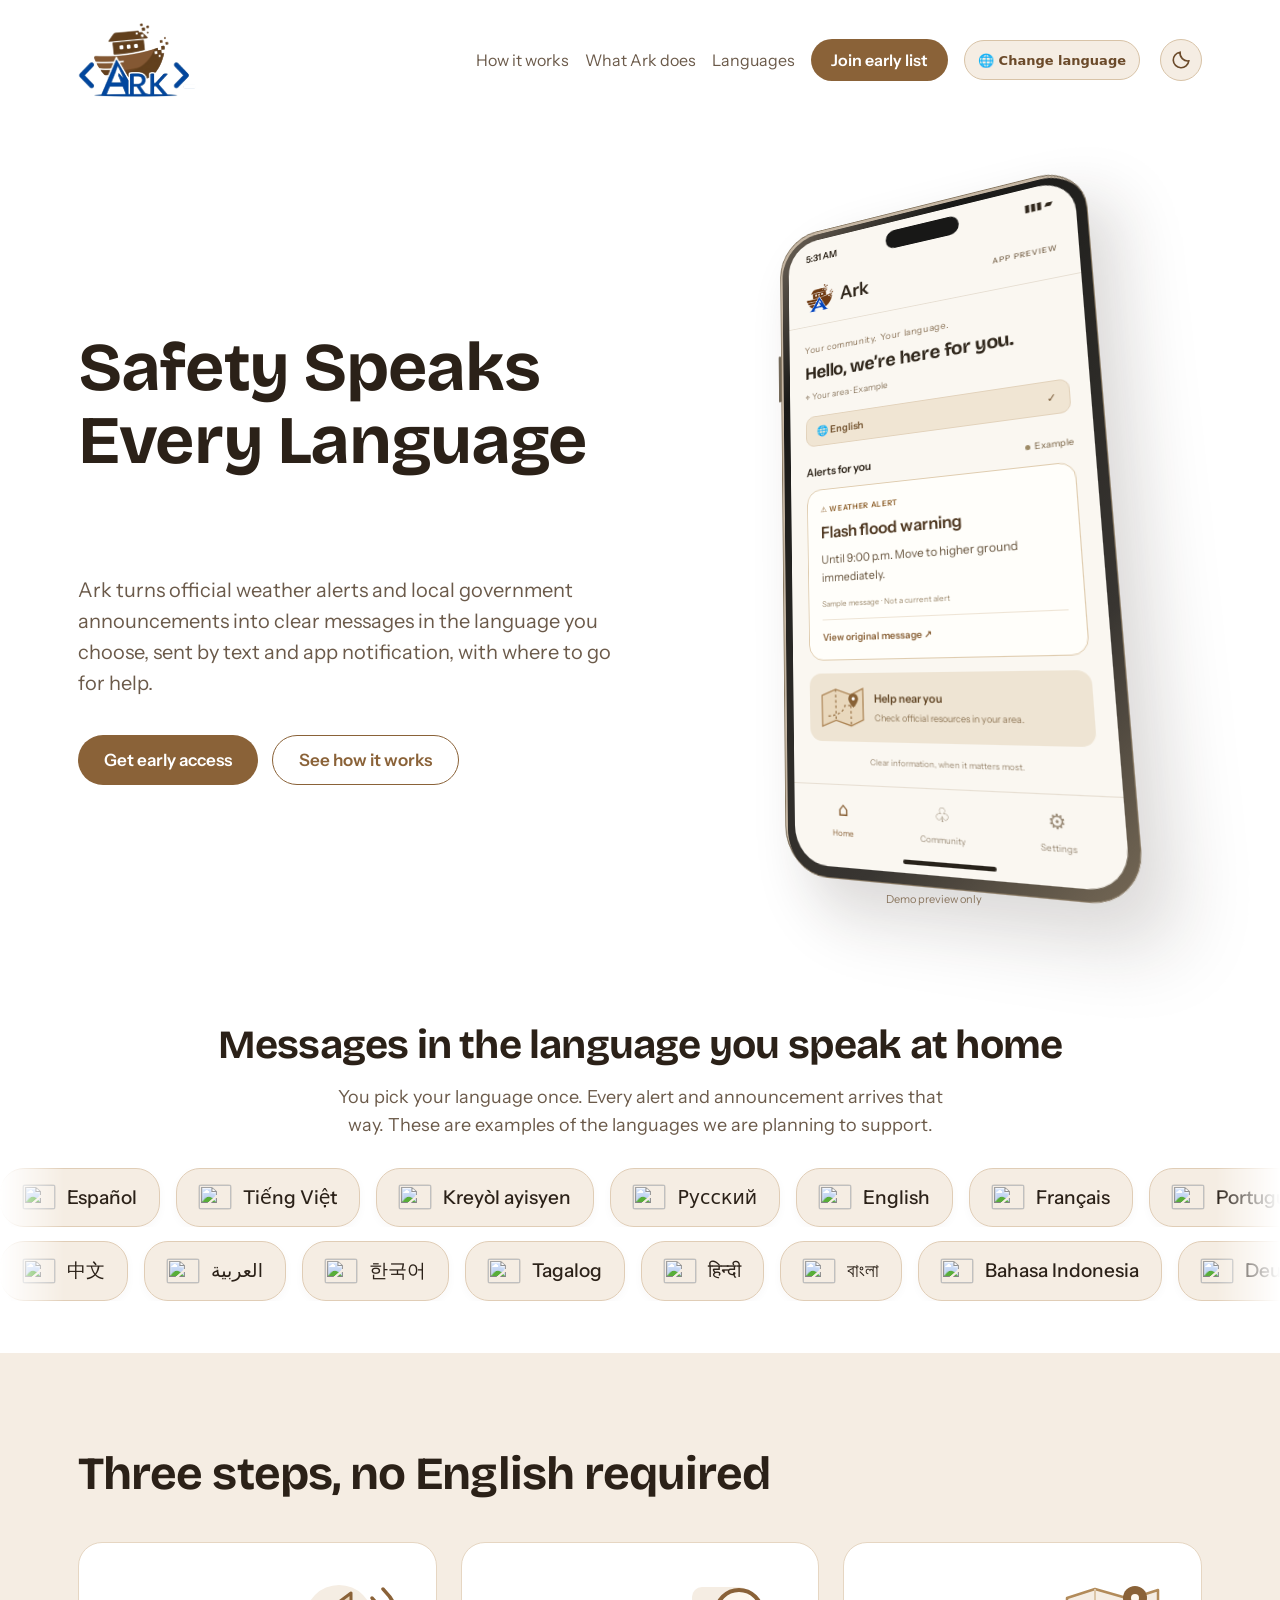
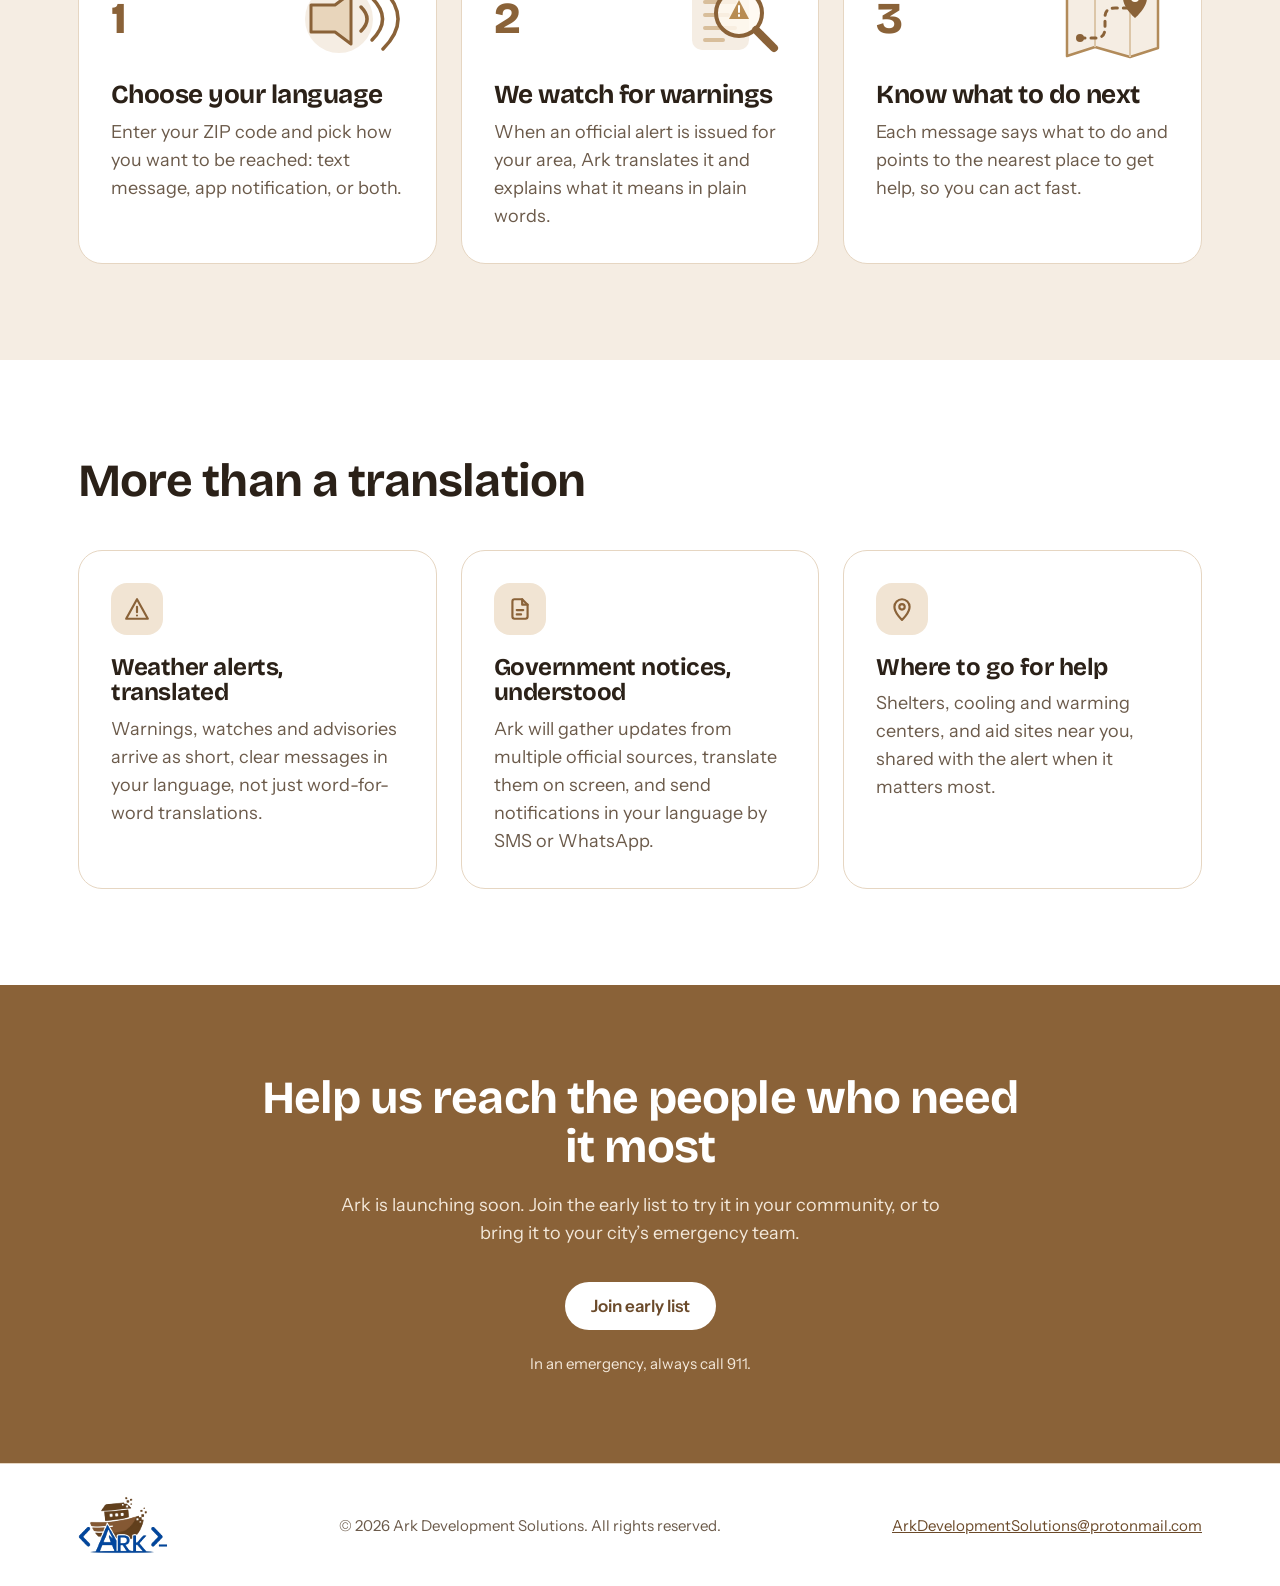
==== commit 89059302: "Offer sentence-based language detection in language dialog" ====
--- a/index.html
+++ b/index.html
@@ -603,7 +603,7 @@
   </script>
 
   <script type="__bundler/template">
-"<!DOCTYPE html>\n<html lang=\"en\"><head>\n<meta charset=\"utf-8\">\n<meta name=\"viewport\" content=\"width=device-width, initial-scale=1\">\n<title>Ark: Weather warnings & local aid, in your language<\u002Ftitle>\n<script src=\"fa9ddce7-6b0e-49ff-b3f1-9abe725b7ee6\"><\u002Fscript>\n<meta name=\"hz:slide-selector\" content=\"[data-canvas-width]\"><meta name=\"hz:canvas-width\" content=\"1360\"><meta name=\"hz:canvas-height\" content=\"2800\"><\u002Fhead>\n<body data-canvas-width=\"1360\" data-canvas-height=\"2800\" data-document-role=\"page\" data-label=\"Ark — Home page\">\n<x-dc>\n<helmet>\n<style>/* vietnamese */\n@font-face {\n  font-family: 'Bricolage Grotesque';\n  font-style: normal;\n  font-weight: 600;\n  font-stretch: 100%;\n  font-display: swap;\n  src: url(\"9227b584-334d-416b-acfe-776f8a2c232e\") format('woff2');\n  unicode-range: U+0102-0103, U+0110-0111, U+0128-0129, U+0168-0169, U+01A0-01A1, U+01AF-01B0, U+0300-0301, U+0303-0304, U+0308-0309, U+0323, U+0329, U+1EA0-1EF9, U+20AB;\n}\n/* latin-ext */\n@font-face {\n  font-family: 'Bricolage Grotesque';\n  font-style: normal;\n  font-weight: 600;\n  font-stretch: 100%;\n  font-display: swap;\n  src: url(https://fonts.gstatic.com/s/bricolagegrotesque/v9/3y9H6as8bTXq_nANBjzKo3IeZx8z6up5BeSl5jBNz_19PpbpMXuECpwUxJBOm_OJWiawDVXplDs.woff2) format('woff2');\n  unicode-range: U+0100-02BA, U+02BD-02C5, U+02C7-02CC, U+02CE-02D7, U+02DD-02FF, U+0304, U+0308, U+0329, U+1D00-1DBF, U+1E00-1E9F, U+1EF2-1EFF, U+2020, U+20A0-20AB, U+20AD-20C4, U+2113, U+2C60-2C7F, U+A720-A7FF;\n}\n/* latin */\n@font-face {\n  font-family: 'Bricolage Grotesque';\n  font-style: normal;\n  font-weight: 600;\n  font-stretch: 100%;\n  font-display: swap;\n  src: url(\"f2f855c1-6fe1-4b4f-a1f7-85b82ed3db1e\") format('woff2');\n  unicode-range: U+0000-00FF, U+0131, U+0152-0153, U+02BB-02BC, U+02C6, U+02DA, U+02DC, U+0304, U+0308, U+0329, U+2000-206F, U+20AC, U+2122, U+2191, U+2193, U+2212, U+2215, U+FEFF, U+FFFD;\n}\n/* vietnamese */\n@font-face {\n  font-family: 'Bricolage Grotesque';\n  font-style: normal;\n  font-weight: 700;\n  font-stretch: 100%;\n  font-display: swap;\n  src: url(\"9227b584-334d-416b-acfe-776f8a2c232e\") format('woff2');\n  unicode-range: U+0102-0103, U+0110-0111, U+0128-0129, U+0168-0169, U+01A0-01A1, U+01AF-01B0, U+0300-0301, U+0303-0304, U+0308-0309, U+0323, U+0329, U+1EA0-1EF9, U+20AB;\n}\n/* latin-ext */\n@font-face {\n  font-family: 'Bricolage Grotesque';\n  font-style: normal;\n  font-weight: 700;\n  font-stretch: 100%;\n  font-display: swap;\n  src: url(https://fonts.gstatic.com/s/bricolagegrotesque/v9/3y9H6as8bTXq_nANBjzKo3IeZx8z6up5BeSl5jBNz_19PpbpMXuECpwUxJBOm_OJWiawDVXplDs.woff2) format('woff2');\n  unicode-range: U+0100-02BA, U+02BD-02C5, U+02C7-02CC, U+02CE-02D7, U+02DD-02FF, U+0304, U+0308, U+0329, U+1D00-1DBF, U+1E00-1E9F, U+1EF2-1EFF, U+2020, U+20A0-20AB, U+20AD-20C4, U+2113, U+2C60-2C7F, U+A720-A7FF;\n}\n/* latin */\n@font-face {\n  font-family: 'Bricolage Grotesque';\n  font-style: normal;\n  font-weight: 700;\n  font-stretch: 100%;\n  font-display: swap;\n  src: url(\"f2f855c1-6fe1-4b4f-a1f7-85b82ed3db1e\") format('woff2');\n  unicode-range: U+0000-00FF, U+0131, U+0152-0153, U+02BB-02BC, U+02C6, U+02DA, U+02DC, U+0304, U+0308, U+0329, U+2000-206F, U+20AC, U+2122, U+2191, U+2193, U+2212, U+2215, U+FEFF, U+FFFD;\n}\n/* vietnamese */\n@font-face {\n  font-family: 'Bricolage Grotesque';\n  font-style: normal;\n  font-weight: 800;\n  font-stretch: 100%;\n  font-display: swap;\n  src: url(\"9227b584-334d-416b-acfe-776f8a2c232e\") format('woff2');\n  unicode-range: U+0102-0103, U+0110-0111, U+0128-0129, U+0168-0169, U+01A0-01A1, U+01AF-01B0, U+0300-0301, U+0303-0304, U+0308-0309, U+0323, U+0329, U+1EA0-1EF9, U+20AB;\n}\n/* latin-ext */\n@font-face {\n  font-family: 'Bricolage Grotesque';\n  font-style: normal;\n  font-weight: 800;\n  font-stretch: 100%;\n  font-display: swap;\n  src: url(https://fonts.gstatic.com/s/bricolagegrotesque/v9/3y9H6as8bTXq_nANBjzKo3IeZx8z6up5BeSl5jBNz_19PpbpMXuECpwUxJBOm_OJWiawDVXplDs.woff2) format('woff2');\n  unicode-range: U+0100-02BA, U+02BD-02C5, U+02C7-02CC, U+02CE-02D7, U+02DD-02FF, U+0304, U+0308, U+0329, U+1D00-1DBF, U+1E00-1E9F, U+1EF2-1EFF, U+2020, U+20A0-20AB, U+20AD-20C4, U+2113, U+2C60-2C7F, U+A720-A7FF;\n}\n/* latin */\n@font-face {\n  font-family: 'Bricolage Grotesque';\n  font-style: normal;\n  font-weight: 800;\n  font-stretch: 100%;\n  font-display: swap;\n  src: url(\"f2f855c1-6fe1-4b4f-a1f7-85b82ed3db1e\") format('woff2');\n  unicode-range: U+0000-00FF, U+0131, U+0152-0153, U+02BB-02BC, U+02C6, U+02DA, U+02DC, U+0304, U+0308, U+0329, U+2000-206F, U+20AC, U+2122, U+2191, U+2193, U+2212, U+2215, U+FEFF, U+FFFD;\n}\n/* latin-ext */\n@font-face {\n  font-family: 'Instrument Sans';\n  font-style: normal;\n  font-weight: 400;\n  font-stretch: 100%;\n  font-display: swap;\n  src: url(https://fonts.gstatic.com/s/instrumentsans/v4/pxiTypc9vsFDm051Uf6KVwgkfoSxQ0GsQv8ToedPibnr0She1YmV.woff2) format('woff2');\n  unicode-range: U+0100-02BA, U+02BD-02C5, U+02C7-02CC, U+02CE-02D7, U+02DD-02FF, U+0304, U+0308, U+0329, U+1D00-1DBF, U+1E00-1E9F, U+1EF2-1EFF, U+2020, U+20A0-20AB, U+20AD-20C4, U+2113, U+2C60-2C7F, U+A720-A7FF;\n}\n/* latin */\n@font-face {\n  font-family: 'Instrument Sans';\n  font-style: normal;\n  font-weight: 400;\n  font-stretch: 100%;\n  font-display: swap;\n  src: url(\"6855af76-7ebc-43eb-8201-0a3d1c418795\") format('woff2');\n  unicode-range: U+0000-00FF, U+0131, U+0152-0153, U+02BB-02BC, U+02C6, U+02DA, U+02DC, U+0304, U+0308, U+0329, U+2000-206F, U+20AC, U+2122, U+2191, U+2193, U+2212, U+2215, U+FEFF, U+FFFD;\n}\n/* latin-ext */\n@font-face {\n  font-family: 'Instrument Sans';\n  font-style: normal;\n  font-weight: 500;\n  font-stretch: 100%;\n  font-display: swap;\n  src: url(https://fonts.gstatic.com/s/instrumentsans/v4/pxiTypc9vsFDm051Uf6KVwgkfoSxQ0GsQv8ToedPibnr0She1YmV.woff2) format('woff2');\n  unicode-range: U+0100-02BA, U+02BD-02C5, U+02C7-02CC, U+02CE-02D7, U+02DD-02FF, U+0304, U+0308, U+0329, U+1D00-1DBF, U+1E00-1E9F, U+1EF2-1EFF, U+2020, U+20A0-20AB, U+20AD-20C4, U+2113, U+2C60-2C7F, U+A720-A7FF;\n}\n/* latin */\n@font-face {\n  font-family: 'Instrument Sans';\n  font-style: normal;\n  font-weight: 500;\n  font-stretch: 100%;\n  font-display: swap;\n  src: url(\"6855af76-7ebc-43eb-8201-0a3d1c418795\") format('woff2');\n  unicode-range: U+0000-00FF, U+0131, U+0152-0153, U+02BB-02BC, U+02C6, U+02DA, U+02DC, U+0304, U+0308, U+0329, U+2000-206F, U+20AC, U+2122, U+2191, U+2193, U+2212, U+2215, U+FEFF, U+FFFD;\n}\n/* latin-ext */\n@font-face {\n  font-family: 'Instrument Sans';\n  font-style: normal;\n  font-weight: 600;\n  font-stretch: 100%;\n  font-display: swap;\n  src: url(https://fonts.gstatic.com/s/instrumentsans/v4/pxiTypc9vsFDm051Uf6KVwgkfoSxQ0GsQv8ToedPibnr0She1YmV.woff2) format('woff2');\n  unicode-range: U+0100-02BA, U+02BD-02C5, U+02C7-02CC, U+02CE-02D7, U+02DD-02FF, U+0304, U+0308, U+0329, U+1D00-1DBF, U+1E00-1E9F, U+1EF2-1EFF, U+2020, U+20A0-20AB, U+20AD-20C4, U+2113, U+2C60-2C7F, U+A720-A7FF;\n}\n/* latin */\n@font-face {\n  font-family: 'Instrument Sans';\n  font-style: normal;\n  font-weight: 600;\n  font-stretch: 100%;\n  font-display: swap;\n  src: url(\"6855af76-7ebc-43eb-8201-0a3d1c418795\") format('woff2');\n  unicode-range: U+0000-00FF, U+0131, U+0152-0153, U+02BB-02BC, U+02C6, U+02DA, U+02DC, U+0304, U+0308, U+0329, U+2000-206F, U+20AC, U+2122, U+2191, U+2193, U+2212, U+2215, U+FEFF, U+FFFD;\n}\n<\u002Fstyle>\n<style>\nbody{margin:0;background:#FFFFFF;color:#2B2118;font-family:'Instrument Sans',system-ui,sans-serif;font-size:18px;line-height:1.55}\nh1,h2,h3{font-family:'Bricolage Grotesque','Instrument Sans',system-ui,sans-serif;margin:0;line-height:1.08;letter-spacing:-0.02em}\np{margin:0}\na{color:inherit;text-decoration:none}\n.wrap{max-width:1180px;margin:0 auto;padding:0 28px;box-sizing:border-box}\n.dark{background:#fff;color:#2B2118}.cta .btn{background:#fff;color:#6B4A2A}.cta .input{background:#fff;color:#2B2118;border-color:#fff}\n.nav{display:flex;align-items:center;justify-content:space-between;padding:22px 0}\n.logo{display:flex;align-items:center;gap:10px;font-family:'Bricolage Grotesque',sans-serif;font-weight:800;font-size:26px;color:#2B2118}\n.links{display:flex;gap:30px;align-items:center;font-size:16px;color:#6B5A4A}\n.btn{display:inline-flex;align-items:center;justify-content:center;min-height:48px;padding:0 26px;border-radius:999px;background:#8A6238;color:#fff;font-weight:600;font-size:17px;border:0;cursor:pointer;font-family:inherit}\n.btn.ghost{background:transparent;color:#8A6238;border:1.5px solid #8A6238}\n.hero{display:grid;grid-template-columns:repeat(auto-fit,minmax(320px,1fr));gap:56px;align-items:center;padding:56px 0 96px}\n.eyebrow{font-size:14px;font-weight:600;letter-spacing:.12em;text-transform:uppercase;color:#8A6238}\n.phone{width:310px;max-width:100%;margin:0 auto;background:#F5EDE3;border:1.5px solid #E0CDB6;border-radius:36px;padding:22px 18px 26px;box-sizing:border-box}\n.pill{display:inline-block;font-size:12px;font-weight:600;letter-spacing:.06em;text-transform:uppercase;padding:4px 10px;border-radius:999px}\n.bubble{border-radius:20px;padding:14px 16px;font-size:15.5px;line-height:1.45}\n.chips{display:flex;flex-wrap:wrap;gap:12px;justify-content:center}\n.chip{padding:12px 22px;border-radius:999px;background:#F5EDE3;border:1.5px solid #E0CDB6;font-size:19px;font-weight:500}\n.grid{display:grid;grid-template-columns:repeat(auto-fit,minmax(260px,1fr));gap:24px}\n.card{background:#fff;border:1.5px solid #E6D6C2;border-radius:24px;padding:32px}\n.num{font-family:'Bricolage Grotesque',sans-serif;font-weight:800;font-size:44px;color:#8A6238;line-height:1}\n.icon{width:52px;height:52px;border-radius:16px;background:#F1E4D3;display:flex;align-items:center;justify-content:center;margin-bottom:20px}\n.muted{color:#6B5A4A}\n.input{min-height:48px;padding:0 20px;border-radius:999px;border:1.5px solid #fff;background:#fff;color:#2B2118;font-size:17px;font-family:inherit;min-width:260px;flex:1;box-sizing:border-box}\n.rot{display:grid}.rot span{grid-area:1/1;opacity:0;animation:rot 28s linear infinite}.rot span:first-child{opacity:1}\n@keyframes rot{0%{opacity:0}1.5%{opacity:1}11%{opacity:1}12.5%{opacity:0}100%{opacity:0}}\n@media (prefers-reduced-motion:reduce){.rot span{animation:none}.rot span:not(:first-child){opacity:0}}\n@media (max-width:700px){.links a{display:none}.phone{margin-top:8px}}\n<\u002Fstyle>\n<\u002Fhelmet>\n\n<header class=\"dark\">\n<div class=\"wrap\">\n<div class=\"nav\">\n<span class=\"logo ark-header-logo\"><img src=\"./ark-logo-cursor-clear.svg\" alt=\"Ark\" style=\"height:76px;width:auto\"><\u002Fspan>\n<nav class=\"links\"><a href=\"#how\">How it works<\u002Fa><a href=\"#features\">What Ark does<\u002Fa><a href=\"#languages\">Languages<\u002Fa><a class=\"btn\" href=\"#join\" style=\"min-height:42px;padding:0 20px;font-size:16px;color:#fff\">Join early list<\u002Fa><button class=\"ark-change-language\" type=\"button\" aria-label=\"Change website language\" style=\"margin-right:4px\">🌐 Change language<\u002Fbutton><button class=\"ark-theme-toggle\" type=\"button\" aria-label=\"Switch theme\">Dark mode<\u002Fbutton><\u002Fnav>\n<\u002Fdiv>\n\n<section class=\"hero\" id=\"top\">\n<div>\n\n<h1 style=\"font-size:clamp(40px,6vw,68px);color:#2B2118;margin-top:18px\" class=\"rot\"><span lang=\"en\" dir=\"ltr\" style=\"animation-delay:0s\">Safety Speaks Every Language<\u002Fspan><span lang=\"es\" aria-hidden=\"true\" dir=\"ltr\" style=\"animation-delay:4s\">La seguridad habla todos los idiomas<\u002Fspan><span lang=\"zh\" aria-hidden=\"true\" dir=\"ltr\" style=\"animation-delay:8s\">安全，说每一种语言<\u002Fspan><span lang=\"vi\" aria-hidden=\"true\" dir=\"ltr\" style=\"animation-delay:12s\">An toàn nói mọi ngôn ngữ<\u002Fspan><span lang=\"ar\" dir=\"rtl\" aria-hidden=\"true\" style=\"animation-delay:16s\">السلامة تتحدث كل اللغات<\u002Fspan><span lang=\"ht\" aria-hidden=\"true\" dir=\"ltr\" style=\"animation-delay:20s\">Sekirite pale tout lang<\u002Fspan><span lang=\"ko\" aria-hidden=\"true\" dir=\"ltr\" style=\"animation-delay:24s\">안전은 모든 언어로 말합니다<\u002Fspan><span lang=\"ru\" aria-hidden=\"true\" dir=\"ltr\" style=\"animation-delay:28s\">Безопасность говорит на всех языках<\u002Fspan><span lang=\"tl\" aria-hidden=\"true\" dir=\"ltr\" style=\"animation-delay:32s\">Kaligtasan sa bawat wika<\u002Fspan><\u002Fh1>\n<p style=\"font-size:20px;color:#6B5A4A;margin-top:24px;max-width:540px\">Ark turns official weather alerts and local government announcements into clear messages in the language you choose, sent by text and app notification, with where to go for help.<\u002Fp>\n<div style=\"display:flex;flex-wrap:wrap;gap:14px;margin-top:36px\"><a class=\"btn\" href=\"#join\">Get early access<\u002Fa><a class=\"btn ghost\" href=\"#how\">See how it works<\u002Fa><\u002Fdiv>\n<\u002Fdiv>\n\n<div class=\"ark-device-stage\"><div class=\"ark-device\" role=\"img\" aria-label=\"Ark mobile app concept preview showing a sample Spanish flood alert, language preferences, and official local resources\">\n<div class=\"ark-screen\"><div class=\"ark-statusbar\"><span>9:41<\u002Fspan><span aria-hidden=\"true\">▮▮▮ ▰<\u002Fspan><\u002Fdiv><div class=\"ark-island\"><\u002Fdiv>\n<div class=\"ark-apphead\"><img src=\"./ark-favicon-v6.svg\" alt=\"\" width=\"36\" height=\"36\"><strong>Ark<\u002Fstrong><span class=\"ark-preview-label\">APP PREVIEW<\u002Fspan><\u002Fdiv>\n<div class=\"ark-appbody\"><div class=\"ark-appgreeting\">Tu comunidad. Tu idioma.<\u002Fdiv><h3>Hola, estamos contigo.<\u002Fh3><div class=\"ark-location\">⌖ Tu zona · Ejemplo<\u002Fdiv>\n<div class=\"ark-language-chip\">🌐 Español <span>✓<\u002Fspan><\u002Fdiv><div class=\"ark-alert-heading\"><span>Alertas para ti<\u002Fspan><span class=\"ark-live-dot\">Ejemplo<\u002Fspan><\u002Fdiv>\n<div class=\"ark-alert-card\"><div class=\"ark-alert-tag\">⚠ ALERTA METEOROLÓGICA<\u002Fdiv><h4>Alerta de inundación repentina<\u002Fh4><div class=\"ark-alert-message\">Hasta las 9:00 p. m. Vaya de inmediato a un lugar más alto.<\u002Fdiv><div class=\"ark-alert-source\">Mensaje de ejemplo · No es una alerta actual<\u002Fdiv><div class=\"ark-original-label\">Ver mensaje original ↗<\u002Fdiv><\u002Fdiv>\n<div class=\"ark-help-card\"><div class=\"ark-map-mini\" aria-hidden=\"true\"><svg viewBox=\"0 0 80 70\"><path d=\"m6 18 23-9 25 8 20-9v46l-20 9-25-8-23 9Z\" fill=\"#E9D8BD\" stroke=\"#AD8555\" stroke-width=\"2\"/><path d=\"M29 9v46m25-38v46M16 49q25-2 28-16h17\" fill=\"none\" stroke=\"#9A7448\" stroke-width=\"2\" stroke-dasharray=\"4 4\"/><path d=\"M58 15a8 8 0 0 0-8 8c0 6 8 13 8 13s8-7 8-13a8 8 0 0 0-8-8\" fill=\"#896236\"/><circle cx=\"58\" cy=\"23\" r=\"2.5\" fill=\"white\"/><\u002Fsvg><\u002Fdiv><div><strong>Ayuda cerca de ti<\u002Fstrong><span>Consulta los recursos oficiales de tu localidad.<\u002Fspan><\u002Fdiv><\u002Fdiv>\n<div class=\"ark-appfootnote\">Información clara, cuando más importa.<\u002Fdiv><\u002Fdiv>\n<div class=\"ark-appnav\" aria-hidden=\"true\"><span class=\"ark-nav-active\">⌂<small>Inicio<\u002Fsmall><\u002Fspan><span>♧<small>Comunidad<\u002Fsmall><\u002Fspan><span>⚙<small>Ajustes<\u002Fsmall><\u002Fspan><\u002Fdiv><div class=\"ark-homebar\"><\u002Fdiv><\u002Fdiv><\u002Fdiv><div class=\"ark-device-caption\">Demo preview only<\u002Fdiv><\u002Fdiv>\n<\u002Fsection>\n<\u002Fdiv>\n<\u002Fheader>\n\n<section id=\"languages\" style=\"padding:72px 0 8px\">\n<div class=\"wrap\" style=\"text-align:center\">\n<h2 style=\"font-size:clamp(28px,4vw,40px)\">Messages in the language you speak at home<\u002Fh2>\n<p class=\"muted\" style=\"margin:16px auto 32px;max-width:620px\">You pick your language once. Every alert and announcement arrives that way. These are examples of the languages we are planning to support.<\u002Fp>\n<div class=\"ark-language-marquee\" aria-label=\"Examples of planned languages\"><div class=\"ark-language-row\"><div class=\"ark-language-track\"><div class=\"ark-language-group\"><span class=\"chip\"><img class=\"ark-country-flag\" src=\"https://flagcdn.com/es.svg\" alt=\"\" aria-hidden=\"true\" width=\"28\" height=\"20\" loading=\"lazy\" decoding=\"async\" referrerpolicy=\"no-referrer\"><span>Español<\u002Fspan><\u002Fspan><span class=\"chip\"><img class=\"ark-country-flag\" src=\"https://flagcdn.com/vn.svg\" alt=\"\" aria-hidden=\"true\" width=\"28\" height=\"20\" loading=\"lazy\" decoding=\"async\" referrerpolicy=\"no-referrer\"><span>Tiếng Việt<\u002Fspan><\u002Fspan><span class=\"chip\"><img class=\"ark-country-flag\" src=\"https://flagcdn.com/ht.svg\" alt=\"\" aria-hidden=\"true\" width=\"28\" height=\"20\" loading=\"lazy\" decoding=\"async\" referrerpolicy=\"no-referrer\"><span>Kreyòl ayisyen<\u002Fspan><\u002Fspan><span class=\"chip\"><img class=\"ark-country-flag\" src=\"https://flagcdn.com/ru.svg\" alt=\"\" aria-hidden=\"true\" width=\"28\" height=\"20\" loading=\"lazy\" decoding=\"async\" referrerpolicy=\"no-referrer\"><span>Русский<\u002Fspan><\u002Fspan><span class=\"chip\"><img class=\"ark-country-flag\" src=\"https://flagcdn.com/us.svg\" alt=\"\" aria-hidden=\"true\" width=\"28\" height=\"20\" loading=\"lazy\" decoding=\"async\" referrerpolicy=\"no-referrer\"><span>English<\u002Fspan><\u002Fspan><span class=\"chip\"><img class=\"ark-country-flag\" src=\"https://flagcdn.com/fr.svg\" alt=\"\" aria-hidden=\"true\" width=\"28\" height=\"20\" loading=\"lazy\" decoding=\"async\" referrerpolicy=\"no-referrer\"><span>Français<\u002Fspan><\u002Fspan><span class=\"chip\"><img class=\"ark-country-flag\" src=\"https://flagcdn.com/br.svg\" alt=\"\" aria-hidden=\"true\" width=\"28\" height=\"20\" loading=\"lazy\" decoding=\"async\" referrerpolicy=\"no-referrer\"><span>Português<\u002Fspan><\u002Fspan><span class=\"chip\"><img class=\"ark-country-flag\" src=\"https://flagcdn.com/pk.svg\" alt=\"\" aria-hidden=\"true\" width=\"28\" height=\"20\" loading=\"lazy\" decoding=\"async\" referrerpolicy=\"no-referrer\"><span>اردو<\u002Fspan><\u002Fspan><span class=\"chip\"><img class=\"ark-country-flag\" src=\"https://flagcdn.com/jp.svg\" alt=\"\" aria-hidden=\"true\" width=\"28\" height=\"20\" loading=\"lazy\" decoding=\"async\" referrerpolicy=\"no-referrer\"><span>日本語<\u002Fspan><\u002Fspan><span class=\"chip\"><img class=\"ark-country-flag\" src=\"https://flagcdn.com/in.svg\" alt=\"\" aria-hidden=\"true\" width=\"28\" height=\"20\" loading=\"lazy\" decoding=\"async\" referrerpolicy=\"no-referrer\"><span>తెలుగు<\u002Fspan><\u002Fspan><span class=\"chip\"><img class=\"ark-country-flag\" src=\"https://flagcdn.com/tr.svg\" alt=\"\" aria-hidden=\"true\" width=\"28\" height=\"20\" loading=\"lazy\" decoding=\"async\" referrerpolicy=\"no-referrer\"><span>Türkçe<\u002Fspan><\u002Fspan><span class=\"chip\"><img class=\"ark-country-flag\" src=\"https://flagcdn.com/tz.svg\" alt=\"\" aria-hidden=\"true\" width=\"28\" height=\"20\" loading=\"lazy\" decoding=\"async\" referrerpolicy=\"no-referrer\"><span>Kiswahili<\u002Fspan><\u002Fspan><span class=\"chip\"><img class=\"ark-country-flag\" src=\"https://flagcdn.com/ir.svg\" alt=\"\" aria-hidden=\"true\" width=\"28\" height=\"20\" loading=\"lazy\" decoding=\"async\" referrerpolicy=\"no-referrer\"><span>فارسی<\u002Fspan><\u002Fspan><span class=\"chip\"><img class=\"ark-country-flag\" src=\"https://flagcdn.com/id.svg\" alt=\"\" aria-hidden=\"true\" width=\"28\" height=\"20\" loading=\"lazy\" decoding=\"async\" referrerpolicy=\"no-referrer\"><span>Basa Jawa<\u002Fspan><\u002Fspan><span class=\"chip\"><img class=\"ark-country-flag\" src=\"https://flagcdn.com/in.svg\" alt=\"\" aria-hidden=\"true\" width=\"28\" height=\"20\" loading=\"lazy\" decoding=\"async\" referrerpolicy=\"no-referrer\"><span>ગુજરાતી<\u002Fspan><\u002Fspan><span class=\"chip\"><img class=\"ark-country-flag\" src=\"https://flagcdn.com/in.svg\" alt=\"\" aria-hidden=\"true\" width=\"28\" height=\"20\" loading=\"lazy\" decoding=\"async\" referrerpolicy=\"no-referrer\"><span>ಕನ್ನಡ<\u002Fspan><\u002Fspan><span class=\"chip\"><img class=\"ark-country-flag\" src=\"https://flagcdn.com/pl.svg\" alt=\"\" aria-hidden=\"true\" width=\"28\" height=\"20\" loading=\"lazy\" decoding=\"async\" referrerpolicy=\"no-referrer\"><span>Polski<\u002Fspan><\u002Fspan><span class=\"chip\"><img class=\"ark-country-flag\" src=\"https://flagcdn.com/cd.svg\" alt=\"\" aria-hidden=\"true\" width=\"28\" height=\"20\" loading=\"lazy\" decoding=\"async\" referrerpolicy=\"no-referrer\"><span>Lingála<\u002Fspan><\u002Fspan><span class=\"chip\"><img class=\"ark-country-flag\" src=\"https://flagcdn.com/ua.svg\" alt=\"\" aria-hidden=\"true\" width=\"28\" height=\"20\" loading=\"lazy\" decoding=\"async\" referrerpolicy=\"no-referrer\"><span>Українська<\u002Fspan><\u002Fspan><span class=\"chip\"><img class=\"ark-country-flag\" src=\"https://flagcdn.com/pk.svg\" alt=\"\" aria-hidden=\"true\" width=\"28\" height=\"20\" loading=\"lazy\" decoding=\"async\" referrerpolicy=\"no-referrer\"><span>سنڌي<\u002Fspan><\u002Fspan><span class=\"chip\"><img class=\"ark-country-flag\" src=\"https://flagcdn.com/my.svg\" alt=\"\" aria-hidden=\"true\" width=\"28\" height=\"20\" loading=\"lazy\" decoding=\"async\" referrerpolicy=\"no-referrer\"><span>Bahasa Melayu<\u002Fspan><\u002Fspan><span class=\"chip\"><img class=\"ark-country-flag\" src=\"https://flagcdn.com/za.svg\" alt=\"\" aria-hidden=\"true\" width=\"28\" height=\"20\" loading=\"lazy\" decoding=\"async\" referrerpolicy=\"no-referrer\"><span>isiZulu<\u002Fspan><\u002Fspan><span class=\"chip\"><img class=\"ark-country-flag\" src=\"https://flagcdn.com/ro.svg\" alt=\"\" aria-hidden=\"true\" width=\"28\" height=\"20\" loading=\"lazy\" decoding=\"async\" referrerpolicy=\"no-referrer\"><span>Română<\u002Fspan><\u002Fspan><span class=\"chip\"><img class=\"ark-country-flag\" src=\"https://flagcdn.com/et.svg\" alt=\"\" aria-hidden=\"true\" width=\"28\" height=\"20\" loading=\"lazy\" decoding=\"async\" referrerpolicy=\"no-referrer\"><span>Afaan Oromoo<\u002Fspan><\u002Fspan><span class=\"chip\"><img class=\"ark-country-flag\" src=\"https://flagcdn.com/se.svg\" alt=\"\" aria-hidden=\"true\" width=\"28\" height=\"20\" loading=\"lazy\" decoding=\"async\" referrerpolicy=\"no-referrer\"><span>Svenska<\u002Fspan><\u002Fspan><\u002Fdiv><div class=\"ark-language-group\" aria-hidden=\"true\"><span class=\"chip\"><img class=\"ark-country-flag\" src=\"https://flagcdn.com/es.svg\" alt=\"\" aria-hidden=\"true\" width=\"28\" height=\"20\" loading=\"lazy\" decoding=\"async\" referrerpolicy=\"no-referrer\"><span>Español<\u002Fspan><\u002Fspan><span class=\"chip\"><img class=\"ark-country-flag\" src=\"https://flagcdn.com/vn.svg\" alt=\"\" aria-hidden=\"true\" width=\"28\" height=\"20\" loading=\"lazy\" decoding=\"async\" referrerpolicy=\"no-referrer\"><span>Tiếng Việt<\u002Fspan><\u002Fspan><span class=\"chip\"><img class=\"ark-country-flag\" src=\"https://flagcdn.com/ht.svg\" alt=\"\" aria-hidden=\"true\" width=\"28\" height=\"20\" loading=\"lazy\" decoding=\"async\" referrerpolicy=\"no-referrer\"><span>Kreyòl ayisyen<\u002Fspan><\u002Fspan><span class=\"chip\"><img class=\"ark-country-flag\" src=\"https://flagcdn.com/ru.svg\" alt=\"\" aria-hidden=\"true\" width=\"28\" height=\"20\" loading=\"lazy\" decoding=\"async\" referrerpolicy=\"no-referrer\"><span>Русский<\u002Fspan><\u002Fspan><span class=\"chip\"><img class=\"ark-country-flag\" src=\"https://flagcdn.com/us.svg\" alt=\"\" aria-hidden=\"true\" width=\"28\" height=\"20\" loading=\"lazy\" decoding=\"async\" referrerpolicy=\"no-referrer\"><span>English<\u002Fspan><\u002Fspan><span class=\"chip\"><img class=\"ark-country-flag\" src=\"https://flagcdn.com/fr.svg\" alt=\"\" aria-hidden=\"true\" width=\"28\" height=\"20\" loading=\"lazy\" decoding=\"async\" referrerpolicy=\"no-referrer\"><span>Français<\u002Fspan><\u002Fspan><span class=\"chip\"><img class=\"ark-country-flag\" src=\"https://flagcdn.com/br.svg\" alt=\"\" aria-hidden=\"true\" width=\"28\" height=\"20\" loading=\"lazy\" decoding=\"async\" referrerpolicy=\"no-referrer\"><span>Português<\u002Fspan><\u002Fspan><span class=\"chip\"><img class=\"ark-country-flag\" src=\"https://flagcdn.com/pk.svg\" alt=\"\" aria-hidden=\"true\" width=\"28\" height=\"20\" loading=\"lazy\" decoding=\"async\" referrerpolicy=\"no-referrer\"><span>اردو<\u002Fspan><\u002Fspan><span class=\"chip\"><img class=\"ark-country-flag\" src=\"https://flagcdn.com/jp.svg\" alt=\"\" aria-hidden=\"true\" width=\"28\" height=\"20\" loading=\"lazy\" decoding=\"async\" referrerpolicy=\"no-referrer\"><span>日本語<\u002Fspan><\u002Fspan><span class=\"chip\"><img class=\"ark-country-flag\" src=\"https://flagcdn.com/in.svg\" alt=\"\" aria-hidden=\"true\" width=\"28\" height=\"20\" loading=\"lazy\" decoding=\"async\" referrerpolicy=\"no-referrer\"><span>తెలుగు<\u002Fspan><\u002Fspan><span class=\"chip\"><img class=\"ark-country-flag\" src=\"https://flagcdn.com/tr.svg\" alt=\"\" aria-hidden=\"true\" width=\"28\" height=\"20\" loading=\"lazy\" decoding=\"async\" referrerpolicy=\"no-referrer\"><span>Türkçe<\u002Fspan><\u002Fspan><span class=\"chip\"><img class=\"ark-country-flag\" src=\"https://flagcdn.com/tz.svg\" alt=\"\" aria-hidden=\"true\" width=\"28\" height=\"20\" loading=\"lazy\" decoding=\"async\" referrerpolicy=\"no-referrer\"><span>Kiswahili<\u002Fspan><\u002Fspan><span class=\"chip\"><img class=\"ark-country-flag\" src=\"https://flagcdn.com/ir.svg\" alt=\"\" aria-hidden=\"true\" width=\"28\" height=\"20\" loading=\"lazy\" decoding=\"async\" referrerpolicy=\"no-referrer\"><span>فارسی<\u002Fspan><\u002Fspan><span class=\"chip\"><img class=\"ark-country-flag\" src=\"https://flagcdn.com/id.svg\" alt=\"\" aria-hidden=\"true\" width=\"28\" height=\"20\" loading=\"lazy\" decoding=\"async\" referrerpolicy=\"no-referrer\"><span>Basa Jawa<\u002Fspan><\u002Fspan><span class=\"chip\"><img class=\"ark-country-flag\" src=\"https://flagcdn.com/in.svg\" alt=\"\" aria-hidden=\"true\" width=\"28\" height=\"20\" loading=\"lazy\" decoding=\"async\" referrerpolicy=\"no-referrer\"><span>ગુજરાતી<\u002Fspan><\u002Fspan><span class=\"chip\"><img class=\"ark-country-flag\" src=\"https://flagcdn.com/in.svg\" alt=\"\" aria-hidden=\"true\" width=\"28\" height=\"20\" loading=\"lazy\" decoding=\"async\" referrerpolicy=\"no-referrer\"><span>ಕನ್ನಡ<\u002Fspan><\u002Fspan><span class=\"chip\"><img class=\"ark-country-flag\" src=\"https://flagcdn.com/pl.svg\" alt=\"\" aria-hidden=\"true\" width=\"28\" height=\"20\" loading=\"lazy\" decoding=\"async\" referrerpolicy=\"no-referrer\"><span>Polski<\u002Fspan><\u002Fspan><span class=\"chip\"><img class=\"ark-country-flag\" src=\"https://flagcdn.com/cd.svg\" alt=\"\" aria-hidden=\"true\" width=\"28\" height=\"20\" loading=\"lazy\" decoding=\"async\" referrerpolicy=\"no-referrer\"><span>Lingála<\u002Fspan><\u002Fspan><span class=\"chip\"><img class=\"ark-country-flag\" src=\"https://flagcdn.com/ua.svg\" alt=\"\" aria-hidden=\"true\" width=\"28\" height=\"20\" loading=\"lazy\" decoding=\"async\" referrerpolicy=\"no-referrer\"><span>Українська<\u002Fspan><\u002Fspan><span class=\"chip\"><img class=\"ark-country-flag\" src=\"https://flagcdn.com/pk.svg\" alt=\"\" aria-hidden=\"true\" width=\"28\" height=\"20\" loading=\"lazy\" decoding=\"async\" referrerpolicy=\"no-referrer\"><span>سنڌي<\u002Fspan><\u002Fspan><span class=\"chip\"><img class=\"ark-country-flag\" src=\"https://flagcdn.com/my.svg\" alt=\"\" aria-hidden=\"true\" width=\"28\" height=\"20\" loading=\"lazy\" decoding=\"async\" referrerpolicy=\"no-referrer\"><span>Bahasa Melayu<\u002Fspan><\u002Fspan><span class=\"chip\"><img class=\"ark-country-flag\" src=\"https://flagcdn.com/za.svg\" alt=\"\" aria-hidden=\"true\" width=\"28\" height=\"20\" loading=\"lazy\" decoding=\"async\" referrerpolicy=\"no-referrer\"><span>isiZulu<\u002Fspan><\u002Fspan><span class=\"chip\"><img class=\"ark-country-flag\" src=\"https://flagcdn.com/ro.svg\" alt=\"\" aria-hidden=\"true\" width=\"28\" height=\"20\" loading=\"lazy\" decoding=\"async\" referrerpolicy=\"no-referrer\"><span>Română<\u002Fspan><\u002Fspan><span class=\"chip\"><img class=\"ark-country-flag\" src=\"https://flagcdn.com/et.svg\" alt=\"\" aria-hidden=\"true\" width=\"28\" height=\"20\" loading=\"lazy\" decoding=\"async\" referrerpolicy=\"no-referrer\"><span>Afaan Oromoo<\u002Fspan><\u002Fspan><span class=\"chip\"><img class=\"ark-country-flag\" src=\"https://flagcdn.com/se.svg\" alt=\"\" aria-hidden=\"true\" width=\"28\" height=\"20\" loading=\"lazy\" decoding=\"async\" referrerpolicy=\"no-referrer\"><span>Svenska<\u002Fspan><\u002Fspan><\u002Fdiv><\u002Fdiv><\u002Fdiv><div class=\"ark-language-row\"><div class=\"ark-language-track reverse\"><div class=\"ark-language-group\"><span class=\"chip\"><img class=\"ark-country-flag\" src=\"https://flagcdn.com/cn.svg\" alt=\"\" aria-hidden=\"true\" width=\"28\" height=\"20\" loading=\"lazy\" decoding=\"async\" referrerpolicy=\"no-referrer\"><span>中文<\u002Fspan><\u002Fspan><span class=\"chip\"><img class=\"ark-country-flag\" src=\"https://flagcdn.com/sa.svg\" alt=\"\" aria-hidden=\"true\" width=\"28\" height=\"20\" loading=\"lazy\" decoding=\"async\" referrerpolicy=\"no-referrer\"><span>العربية<\u002Fspan><\u002Fspan><span class=\"chip\"><img class=\"ark-country-flag\" src=\"https://flagcdn.com/kr.svg\" alt=\"\" aria-hidden=\"true\" width=\"28\" height=\"20\" loading=\"lazy\" decoding=\"async\" referrerpolicy=\"no-referrer\"><span>한국어<\u002Fspan><\u002Fspan><span class=\"chip\"><img class=\"ark-country-flag\" src=\"https://flagcdn.com/ph.svg\" alt=\"\" aria-hidden=\"true\" width=\"28\" height=\"20\" loading=\"lazy\" decoding=\"async\" referrerpolicy=\"no-referrer\"><span>Tagalog<\u002Fspan><\u002Fspan><span class=\"chip\"><img class=\"ark-country-flag\" src=\"https://flagcdn.com/in.svg\" alt=\"\" aria-hidden=\"true\" width=\"28\" height=\"20\" loading=\"lazy\" decoding=\"async\" referrerpolicy=\"no-referrer\"><span>हिन्दी<\u002Fspan><\u002Fspan><span class=\"chip\"><img class=\"ark-country-flag\" src=\"https://flagcdn.com/bd.svg\" alt=\"\" aria-hidden=\"true\" width=\"28\" height=\"20\" loading=\"lazy\" decoding=\"async\" referrerpolicy=\"no-referrer\"><span>বাংলা<\u002Fspan><\u002Fspan><span class=\"chip\"><img class=\"ark-country-flag\" src=\"https://flagcdn.com/id.svg\" alt=\"\" aria-hidden=\"true\" width=\"28\" height=\"20\" loading=\"lazy\" decoding=\"async\" referrerpolicy=\"no-referrer\"><span>Bahasa Indonesia<\u002Fspan><\u002Fspan><span class=\"chip\"><img class=\"ark-country-flag\" src=\"https://flagcdn.com/de.svg\" alt=\"\" aria-hidden=\"true\" width=\"28\" height=\"20\" loading=\"lazy\" decoding=\"async\" referrerpolicy=\"no-referrer\"><span>Deutsch<\u002Fspan><\u002Fspan><span class=\"chip\"><img class=\"ark-country-flag\" src=\"https://flagcdn.com/in.svg\" alt=\"\" aria-hidden=\"true\" width=\"28\" height=\"20\" loading=\"lazy\" decoding=\"async\" referrerpolicy=\"no-referrer\"><span>मराठी<\u002Fspan><\u002Fspan><span class=\"chip\"><img class=\"ark-country-flag\" src=\"https://flagcdn.com/ng.svg\" alt=\"\" aria-hidden=\"true\" width=\"28\" height=\"20\" loading=\"lazy\" decoding=\"async\" referrerpolicy=\"no-referrer\"><span>Hausa<\u002Fspan><\u002Fspan><span class=\"chip\"><img class=\"ark-country-flag\" src=\"https://flagcdn.com/in.svg\" alt=\"\" aria-hidden=\"true\" width=\"28\" height=\"20\" loading=\"lazy\" decoding=\"async\" referrerpolicy=\"no-referrer\"><span>ਪੰਜਾਬੀ<\u002Fspan><\u002Fspan><span class=\"chip\"><img class=\"ark-country-flag\" src=\"https://flagcdn.com/in.svg\" alt=\"\" aria-hidden=\"true\" width=\"28\" height=\"20\" loading=\"lazy\" decoding=\"async\" referrerpolicy=\"no-referrer\"><span>தமிழ்<\u002Fspan><\u002Fspan><span class=\"chip\"><img class=\"ark-country-flag\" src=\"https://flagcdn.com/th.svg\" alt=\"\" aria-hidden=\"true\" width=\"28\" height=\"20\" loading=\"lazy\" decoding=\"async\" referrerpolicy=\"no-referrer\"><span>ไทย<\u002Fspan><\u002Fspan><span class=\"chip\"><img class=\"ark-country-flag\" src=\"https://flagcdn.com/it.svg\" alt=\"\" aria-hidden=\"true\" width=\"28\" height=\"20\" loading=\"lazy\" decoding=\"async\" referrerpolicy=\"no-referrer\"><span>Italiano<\u002Fspan><\u002Fspan><span class=\"chip\"><img class=\"ark-country-flag\" src=\"https://flagcdn.com/et.svg\" alt=\"\" aria-hidden=\"true\" width=\"28\" height=\"20\" loading=\"lazy\" decoding=\"async\" referrerpolicy=\"no-referrer\"><span>አማርኛ<\u002Fspan><\u002Fspan><span class=\"chip\"><img class=\"ark-country-flag\" src=\"https://flagcdn.com/ng.svg\" alt=\"\" aria-hidden=\"true\" width=\"28\" height=\"20\" loading=\"lazy\" decoding=\"async\" referrerpolicy=\"no-referrer\"><span>Yorùbá<\u002Fspan><\u002Fspan><span class=\"chip\"><img class=\"ark-country-flag\" src=\"https://flagcdn.com/mm.svg\" alt=\"\" aria-hidden=\"true\" width=\"28\" height=\"20\" loading=\"lazy\" decoding=\"async\" referrerpolicy=\"no-referrer\"><span>မြန်မာ<\u002Fspan><\u002Fspan><span class=\"chip\"><img class=\"ark-country-flag\" src=\"https://flagcdn.com/in.svg\" alt=\"\" aria-hidden=\"true\" width=\"28\" height=\"20\" loading=\"lazy\" decoding=\"async\" referrerpolicy=\"no-referrer\"><span>ଓଡ଼ିଆ<\u002Fspan><\u002Fspan><span class=\"chip\"><img class=\"ark-country-flag\" src=\"https://flagcdn.com/in.svg\" alt=\"\" aria-hidden=\"true\" width=\"28\" height=\"20\" loading=\"lazy\" decoding=\"async\" referrerpolicy=\"no-referrer\"><span>മലയാളം<\u002Fspan><\u002Fspan><span class=\"chip\"><img class=\"ark-country-flag\" src=\"https://flagcdn.com/np.svg\" alt=\"\" aria-hidden=\"true\" width=\"28\" height=\"20\" loading=\"lazy\" decoding=\"async\" referrerpolicy=\"no-referrer\"><span>नेपाली<\u002Fspan><\u002Fspan><span class=\"chip\"><img class=\"ark-country-flag\" src=\"https://flagcdn.com/uz.svg\" alt=\"\" aria-hidden=\"true\" width=\"28\" height=\"20\" loading=\"lazy\" decoding=\"async\" referrerpolicy=\"no-referrer\"><span>O‘zbekcha<\u002Fspan><\u002Fspan><span class=\"chip\"><img class=\"ark-country-flag\" src=\"https://flagcdn.com/nl.svg\" alt=\"\" aria-hidden=\"true\" width=\"28\" height=\"20\" loading=\"lazy\" decoding=\"async\" referrerpolicy=\"no-referrer\"><span>Nederlands<\u002Fspan><\u002Fspan><span class=\"chip\"><img class=\"ark-country-flag\" src=\"https://flagcdn.com/so.svg\" alt=\"\" aria-hidden=\"true\" width=\"28\" height=\"20\" loading=\"lazy\" decoding=\"async\" referrerpolicy=\"no-referrer\"><span>Soomaali<\u002Fspan><\u002Fspan><span class=\"chip\"><img class=\"ark-country-flag\" src=\"https://flagcdn.com/ng.svg\" alt=\"\" aria-hidden=\"true\" width=\"28\" height=\"20\" loading=\"lazy\" decoding=\"async\" referrerpolicy=\"no-referrer\"><span>Igbo<\u002Fspan><\u002Fspan><span class=\"chip\"><img class=\"ark-country-flag\" src=\"https://flagcdn.com/gr.svg\" alt=\"\" aria-hidden=\"true\" width=\"28\" height=\"20\" loading=\"lazy\" decoding=\"async\" referrerpolicy=\"no-referrer\"><span>Ελληνικά<\u002Fspan><\u002Fspan><\u002Fdiv><div class=\"ark-language-group\" aria-hidden=\"true\"><span class=\"chip\"><img class=\"ark-country-flag\" src=\"https://flagcdn.com/cn.svg\" alt=\"\" aria-hidden=\"true\" width=\"28\" height=\"20\" loading=\"lazy\" decoding=\"async\" referrerpolicy=\"no-referrer\"><span>中文<\u002Fspan><\u002Fspan><span class=\"chip\"><img class=\"ark-country-flag\" src=\"https://flagcdn.com/sa.svg\" alt=\"\" aria-hidden=\"true\" width=\"28\" height=\"20\" loading=\"lazy\" decoding=\"async\" referrerpolicy=\"no-referrer\"><span>العربية<\u002Fspan><\u002Fspan><span class=\"chip\"><img class=\"ark-country-flag\" src=\"https://flagcdn.com/kr.svg\" alt=\"\" aria-hidden=\"true\" width=\"28\" height=\"20\" loading=\"lazy\" decoding=\"async\" referrerpolicy=\"no-referrer\"><span>한국어<\u002Fspan><\u002Fspan><span class=\"chip\"><img class=\"ark-country-flag\" src=\"https://flagcdn.com/ph.svg\" alt=\"\" aria-hidden=\"true\" width=\"28\" height=\"20\" loading=\"lazy\" decoding=\"async\" referrerpolicy=\"no-referrer\"><span>Tagalog<\u002Fspan><\u002Fspan><span class=\"chip\"><img class=\"ark-country-flag\" src=\"https://flagcdn.com/in.svg\" alt=\"\" aria-hidden=\"true\" width=\"28\" height=\"20\" loading=\"lazy\" decoding=\"async\" referrerpolicy=\"no-referrer\"><span>हिन्दी<\u002Fspan><\u002Fspan><span class=\"chip\"><img class=\"ark-country-flag\" src=\"https://flagcdn.com/bd.svg\" alt=\"\" aria-hidden=\"true\" width=\"28\" height=\"20\" loading=\"lazy\" decoding=\"async\" referrerpolicy=\"no-referrer\"><span>বাংলা<\u002Fspan><\u002Fspan><span class=\"chip\"><img class=\"ark-country-flag\" src=\"https://flagcdn.com/id.svg\" alt=\"\" aria-hidden=\"true\" width=\"28\" height=\"20\" loading=\"lazy\" decoding=\"async\" referrerpolicy=\"no-referrer\"><span>Bahasa Indonesia<\u002Fspan><\u002Fspan><span class=\"chip\"><img class=\"ark-country-flag\" src=\"https://flagcdn.com/de.svg\" alt=\"\" aria-hidden=\"true\" width=\"28\" height=\"20\" loading=\"lazy\" decoding=\"async\" referrerpolicy=\"no-referrer\"><span>Deutsch<\u002Fspan><\u002Fspan><span class=\"chip\"><img class=\"ark-country-flag\" src=\"https://flagcdn.com/in.svg\" alt=\"\" aria-hidden=\"true\" width=\"28\" height=\"20\" loading=\"lazy\" decoding=\"async\" referrerpolicy=\"no-referrer\"><span>मराठी<\u002Fspan><\u002Fspan><span class=\"chip\"><img class=\"ark-country-flag\" src=\"https://flagcdn.com/ng.svg\" alt=\"\" aria-hidden=\"true\" width=\"28\" height=\"20\" loading=\"lazy\" decoding=\"async\" referrerpolicy=\"no-referrer\"><span>Hausa<\u002Fspan><\u002Fspan><span class=\"chip\"><img class=\"ark-country-flag\" src=\"https://flagcdn.com/in.svg\" alt=\"\" aria-hidden=\"true\" width=\"28\" height=\"20\" loading=\"lazy\" decoding=\"async\" referrerpolicy=\"no-referrer\"><span>ਪੰਜਾਬੀ<\u002Fspan><\u002Fspan><span class=\"chip\"><img class=\"ark-country-flag\" src=\"https://flagcdn.com/in.svg\" alt=\"\" aria-hidden=\"true\" width=\"28\" height=\"20\" loading=\"lazy\" decoding=\"async\" referrerpolicy=\"no-referrer\"><span>தமிழ்<\u002Fspan><\u002Fspan><span class=\"chip\"><img class=\"ark-country-flag\" src=\"https://flagcdn.com/th.svg\" alt=\"\" aria-hidden=\"true\" width=\"28\" height=\"20\" loading=\"lazy\" decoding=\"async\" referrerpolicy=\"no-referrer\"><span>ไทย<\u002Fspan><\u002Fspan><span class=\"chip\"><img class=\"ark-country-flag\" src=\"https://flagcdn.com/it.svg\" alt=\"\" aria-hidden=\"true\" width=\"28\" height=\"20\" loading=\"lazy\" decoding=\"async\" referrerpolicy=\"no-referrer\"><span>Italiano<\u002Fspan><\u002Fspan><span class=\"chip\"><img class=\"ark-country-flag\" src=\"https://flagcdn.com/et.svg\" alt=\"\" aria-hidden=\"true\" width=\"28\" height=\"20\" loading=\"lazy\" decoding=\"async\" referrerpolicy=\"no-referrer\"><span>አማርኛ<\u002Fspan><\u002Fspan><span class=\"chip\"><img class=\"ark-country-flag\" src=\"https://flagcdn.com/ng.svg\" alt=\"\" aria-hidden=\"true\" width=\"28\" height=\"20\" loading=\"lazy\" decoding=\"async\" referrerpolicy=\"no-referrer\"><span>Yorùbá<\u002Fspan><\u002Fspan><span class=\"chip\"><img class=\"ark-country-flag\" src=\"https://flagcdn.com/mm.svg\" alt=\"\" aria-hidden=\"true\" width=\"28\" height=\"20\" loading=\"lazy\" decoding=\"async\" referrerpolicy=\"no-referrer\"><span>မြန်မာ<\u002Fspan><\u002Fspan><span class=\"chip\"><img class=\"ark-country-flag\" src=\"https://flagcdn.com/in.svg\" alt=\"\" aria-hidden=\"true\" width=\"28\" height=\"20\" loading=\"lazy\" decoding=\"async\" referrerpolicy=\"no-referrer\"><span>ଓଡ଼ିଆ<\u002Fspan><\u002Fspan><span class=\"chip\"><img class=\"ark-country-flag\" src=\"https://flagcdn.com/in.svg\" alt=\"\" aria-hidden=\"true\" width=\"28\" height=\"20\" loading=\"lazy\" decoding=\"async\" referrerpolicy=\"no-referrer\"><span>മലയാളം<\u002Fspan><\u002Fspan><span class=\"chip\"><img class=\"ark-country-flag\" src=\"https://flagcdn.com/np.svg\" alt=\"\" aria-hidden=\"true\" width=\"28\" height=\"20\" loading=\"lazy\" decoding=\"async\" referrerpolicy=\"no-referrer\"><span>नेपाली<\u002Fspan><\u002Fspan><span class=\"chip\"><img class=\"ark-country-flag\" src=\"https://flagcdn.com/uz.svg\" alt=\"\" aria-hidden=\"true\" width=\"28\" height=\"20\" loading=\"lazy\" decoding=\"async\" referrerpolicy=\"no-referrer\"><span>O‘zbekcha<\u002Fspan><\u002Fspan><span class=\"chip\"><img class=\"ark-country-flag\" src=\"https://flagcdn.com/nl.svg\" alt=\"\" aria-hidden=\"true\" width=\"28\" height=\"20\" loading=\"lazy\" decoding=\"async\" referrerpolicy=\"no-referrer\"><span>Nederlands<\u002Fspan><\u002Fspan><span class=\"chip\"><img class=\"ark-country-flag\" src=\"https://flagcdn.com/so.svg\" alt=\"\" aria-hidden=\"true\" width=\"28\" height=\"20\" loading=\"lazy\" decoding=\"async\" referrerpolicy=\"no-referrer\"><span>Soomaali<\u002Fspan><\u002Fspan><span class=\"chip\"><img class=\"ark-country-flag\" src=\"https://flagcdn.com/ng.svg\" alt=\"\" aria-hidden=\"true\" width=\"28\" height=\"20\" loading=\"lazy\" decoding=\"async\" referrerpolicy=\"no-referrer\"><span>Igbo<\u002Fspan><\u002Fspan><span class=\"chip\"><img class=\"ark-country-flag\" src=\"https://flagcdn.com/gr.svg\" alt=\"\" aria-hidden=\"true\" width=\"28\" height=\"20\" loading=\"lazy\" decoding=\"async\" referrerpolicy=\"no-referrer\"><span>Ελληνικά<\u002Fspan><\u002Fspan><\u002Fdiv><\u002Fdiv><\u002Fdiv><\u002Fdiv>\n<\u002Fdiv>\n<\u002Fsection>\n\n<section id=\"how\" style=\"padding:96px 0 96px;background:#F5EDE3\">\n<div class=\"wrap\">\n<h2 style=\"font-size:clamp(30px,4.4vw,46px);max-width:700px\">Three steps, no English required<\u002Fh2>\n<div class=\"grid\" style=\"margin-top:44px\">\n<div class=\"card\"><div class=\"step-top\"><p class=\"num\">1<\u002Fp><div class=\"step-animation\"><svg viewBox=\"0 0 112 88\" aria-hidden=\"true\"><circle cx=\"47\" cy=\"44\" r=\"34\" fill=\"#F5EDE3\"/><path d=\"M19 30h24l16-12v51L43 57H19Z\" fill=\"#E8D5BB\" stroke=\"#8A6238\" stroke-width=\"3\" stroke-linejoin=\"round\"/><path class=\"voice-wave wave-one\" d=\"M69 32q12 12 0 24\" fill=\"none\" stroke=\"#8A6238\" stroke-width=\"3.5\" stroke-linecap=\"round\"/><path class=\"voice-wave wave-two\" d=\"M80 23q21 21 0 42\" fill=\"none\" stroke=\"#8A6238\" stroke-width=\"3.5\" stroke-linecap=\"round\"/><path class=\"voice-wave wave-three\" d=\"M91 14q30 30 0 60\" fill=\"none\" stroke=\"#8A6238\" stroke-width=\"3.5\" stroke-linecap=\"round\"/><\u002Fsvg><\u002Fdiv><\u002Fdiv><h3 style=\"font-size:26px;margin:18px 0 10px\">Choose your language<\u002Fh3><p class=\"muted\">Enter your ZIP code and pick how you want to be reached: text message, app notification, or both.<\u002Fp><\u002Fdiv>\n<div class=\"card\"><div class=\"step-top\"><p class=\"num\">2<\u002Fp><div class=\"step-animation\"><svg viewBox=\"0 0 112 88\" aria-hidden=\"true\"><rect x=\"18\" y=\"12\" width=\"57\" height=\"63\" rx=\"10\" fill=\"#F5EDE3\"/><path d=\"M31 27h30M31 40h23M31 53h30M31 65h18\" stroke=\"#D8BE9B\" stroke-width=\"4\" stroke-linecap=\"round\"/><g class=\"search-lens\"><circle cx=\"65\" cy=\"38\" r=\"23\" fill=\"#FFF9EF\" fill-opacity=\".82\" stroke=\"#8A6238\" stroke-width=\"4\"/><path d=\"m82 55 18 18\" stroke=\"#8A6238\" stroke-width=\"8\" stroke-linecap=\"round\"/><path d=\"m65 25 10 19H55Z\" fill=\"#B88C52\"/><path d=\"M65 31v6m0 3v1\" stroke=\"white\" stroke-width=\"2\" stroke-linecap=\"round\"/><\u002Fg><\u002Fsvg><\u002Fdiv><\u002Fdiv><h3 style=\"font-size:26px;margin:18px 0 10px\">We watch for warnings<\u002Fh3><p class=\"muted\">When an official alert is issued for your area, Ark translates it and explains what it means in plain words.<\u002Fp><\u002Fdiv>\n<div class=\"card\"><div class=\"step-top\"><p class=\"num\">3<\u002Fp><div class=\"step-animation\"><svg viewBox=\"0 0 112 88\" aria-hidden=\"true\"><path d=\"m10 23 28-9 35 10 28-9v58l-28 9-35-10-28 9Z\" fill=\"#F5EDE3\" stroke=\"#B28B5A\" stroke-width=\"2.5\" stroke-linejoin=\"round\"/><path d=\"M38 14v58M73 24v58\" stroke=\"#DCC6A8\" stroke-width=\"2\"/><path class=\"map-route\" d=\"M23 63h16q9 0 9-10V42q0-9 10-9h20\" fill=\"none\" stroke=\"#8A6238\" stroke-width=\"3\" stroke-linecap=\"round\" stroke-dasharray=\"5 6\"/><circle cx=\"23\" cy=\"63\" r=\"4\" fill=\"#8A6238\"/><g class=\"map-pin\"><path d=\"M78 11a12 12 0 0 0-12 12c0 10 12 20 12 20s12-10 12-20a12 12 0 0 0-12-12Z\" fill=\"#8A6238\"/><circle cx=\"78\" cy=\"23\" r=\"4\" fill=\"#FFF9EF\"/><\u002Fg><\u002Fsvg><\u002Fdiv><\u002Fdiv><h3 style=\"font-size:26px;margin:18px 0 10px\">Know what to do next<\u002Fh3><p class=\"muted\">Each message says what to do and points to the nearest place to get help, so you can act fast.<\u002Fp><\u002Fdiv>\n<\u002Fdiv>\n<\u002Fdiv>\n<\u002Fsection>\n\n<section id=\"features\" style=\"padding:96px 0\">\n<div class=\"wrap\">\n<h2 style=\"font-size:clamp(30px,4.4vw,46px);max-width:700px\">More than a translation<\u002Fh2>\n<div class=\"grid\" style=\"margin-top:44px\">\n<div class=\"card\"><div class=\"icon\"><svg width=\"26\" height=\"26\" sc-camel-view-box=\"0 0 24 24\" fill=\"none\" stroke=\"#8A6238\" stroke-width=\"2\" stroke-linecap=\"round\" stroke-linejoin=\"round\" aria-hidden=\"true\"><path d=\"M12 3 2 21h20L12 3Z\"><\u002Fpath><path d=\"M12 10v5M12 18v.01\"><\u002Fpath><\u002Fsvg><\u002Fdiv><h3 style=\"font-size:24px;margin-bottom:10px\">Weather alerts, translated<\u002Fh3><p class=\"muted\">Warnings, watches and advisories arrive as short, clear messages in your language, not just word-for-word translations.<\u002Fp><\u002Fdiv>\n<div class=\"card\"><div class=\"icon\"><svg width=\"26\" height=\"26\" sc-camel-view-box=\"0 0 24 24\" fill=\"none\" stroke=\"#8A6238\" stroke-width=\"2\" stroke-linecap=\"round\" stroke-linejoin=\"round\" aria-hidden=\"true\"><path d=\"M14 3H7a2 2 0 0 0-2 2v14a2 2 0 0 0 2 2h10a2 2 0 0 0 2-2V8l-5-5Z\"><\u002Fpath><path d=\"M14 3v5h5M9 13h6M9 17h4\"><\u002Fpath><\u002Fsvg><\u002Fdiv><h3 style=\"font-size:24px;margin-bottom:10px\">Government notices, understood<\u002Fh3><p class=\"muted\">Ark will gather updates from multiple official sources, translate them on screen, and send notifications in your language by SMS or WhatsApp.<\u002Fp><\u002Fdiv>\n<div class=\"card\"><div class=\"icon\"><svg width=\"26\" height=\"26\" sc-camel-view-box=\"0 0 24 24\" fill=\"none\" stroke=\"#8A6238\" stroke-width=\"2\" stroke-linecap=\"round\" stroke-linejoin=\"round\" aria-hidden=\"true\"><path d=\"M12 22s7-6.2 7-12a7 7 0 1 0-14 0c0 5.8 7 12 7 12Z\"><\u002Fpath><circle cx=\"12\" cy=\"10\" r=\"2.5\"><\u002Fcircle><\u002Fsvg><\u002Fdiv><h3 style=\"font-size:24px;margin-bottom:10px\">Where to go for help<\u002Fh3><p class=\"muted\">Shelters, cooling and warming centers, and aid sites near you, shared with the alert when it matters most.<\u002Fp><\u002Fdiv>\n<\u002Fdiv>\n<\u002Fdiv>\n<\u002Fsection>\n\n<section class=\"cta\" id=\"join\" style=\"padding:88px 0;background:#8A6238\">\n<div class=\"wrap\" style=\"max-width:820px;text-align:center\">\n<h2 style=\"font-size:clamp(30px,4.4vw,46px);color:#fff\">Help us reach the people who need it most<\u002Fh2>\n<p style=\"color:#F3E8DA;margin:20px auto 34px;max-width:600px\">Ark is launching soon. Join the early list to try it in your community, or to bring it to your city’s emergency team.<\u002Fp>\n<div style=\"display:flex;flex-wrap:wrap;gap:12px;justify-content:center\"><a class=\"btn\" href=\"./account.html\">Join early list<\u002Fa><\u002Fdiv>\n<p style=\"font-size:15px;color:#F3E8DA;margin-top:22px\">In an emergency, always call 911.<\u002Fp>\n<\u002Fdiv>\n<\u002Fsection>\n\n<footer class=\"dark\" style=\"border-top:1px solid #E6D6C2;padding:32px 0\">\n<div class=\"wrap\" style=\"display:flex;flex-wrap:wrap;gap:16px;justify-content:space-between;align-items:center;font-size:15px;color:#6B5A4A\"><a class=\"logo\" href=\"#top\" aria-label=\"Back to top\" style=\"font-size:20px\"><img src=\"./ark-logo-clear.svg\" alt=\"Ark\" style=\"height:58px;width:auto\"><\u002Fa><span>© 2026 Ark Development Solutions. All rights reserved.<\u002Fspan><a href=\"mailto:ArkDevelopmentSolutions@protonmail.com\" style=\"color:#6B4A2A;text-decoration:underline\">ArkDevelopmentSolutions@protonmail.com<\u002Fa><\u002Fdiv>\n<\u002Ffooter>\n<\u002Fx-dc>\n<script type=\"text/x-dc\" data-dc-script=\"\" data-props=\"{&quot;$preview&quot;:{&quot;width&quot;:1360,&quot;height&quot;:2800}}\">\nclass Component extends DCLogic {\nrenderVals() {\nreturn {};\n}\n}\n<\u002Fscript>\n\n\n<style>\n.step-top{display:flex;align-items:center;justify-content:space-between;gap:20px;min-height:88px}.step-animation{width:112px;height:88px;flex:none}.step-animation svg{display:block;width:100%;height:100%}.voice-wave{animation:ark-speak 2.4s ease-in-out infinite}.wave-two{animation-delay:.2s}.wave-three{animation-delay:.4s}.search-lens{animation:ark-search 4s ease-in-out infinite}.map-route{animation:ark-route 2.8s linear infinite}.map-pin{animation:ark-pin 3s ease-in-out infinite}@keyframes ark-speak{0%,100%{opacity:.25}45%,65%{opacity:1}}@keyframes ark-search{0%,100%{transform:translate(-5px,4px)}50%{transform:translate(4px,-3px)}}@keyframes ark-route{to{stroke-dashoffset:-22}}@keyframes ark-pin{0%,100%{transform:translateY(0)}50%{transform:translateY(-5px)}}\n.ark-theme-toggle{display:inline-flex;align-items:center;justify-content:center;gap:7px;white-space:nowrap;border:1px solid #D8C3A7;background:#F5EDE3;color:#6B4A2A;border-radius:999px;min-height:40px;padding:8px 13px;font:600 13px system-ui;cursor:pointer}.ark-theme-toggle:focus-visible{outline:3px solid #AD814A;outline-offset:3px}\nhtml[data-theme=\"dark\"]{color-scheme:dark}html[data-theme=\"dark\"] body{background:#171513!important;color:#F3EADC!important}html[data-theme=\"dark\"] .dark{background:#1D1915!important;color:#F3EADC!important}html[data-theme=\"dark\"] #how,html[data-theme=\"dark\"] .notice{background:#211D18!important}html[data-theme=\"dark\"] .card,html[data-theme=\"dark\"] main{background:#29231D!important;border-color:#514432!important}html[data-theme=\"dark\"] h1,html[data-theme=\"dark\"] h2,html[data-theme=\"dark\"] h3{color:#F3EADC!important}html[data-theme=\"dark\"] .muted,html[data-theme=\"dark\"] .links,html[data-theme=\"dark\"] p,html[data-theme=\"dark\"] footer{color:#CEBFAC!important}html[data-theme=\"dark\"] .num{color:#D8AE75!important}html[data-theme=\"dark\"] .btn{background:#C8A06B!important;color:#201810!important}html[data-theme=\"dark\"] .btn.ghost{background:transparent!important;color:#E6C392!important;border-color:#A98049!important}html[data-theme=\"dark\"] .phone,html[data-theme=\"dark\"] .bubble,html[data-theme=\"dark\"] .chip,html[data-theme=\"dark\"] .pill,html[data-theme=\"dark\"] .icon{background:#352B20!important;color:#F5EADB!important;border-color:#64513A!important}html[data-theme=\"dark\"] .cta{background:#3B2C1E!important}html[data-theme=\"dark\"] .ark-theme-toggle{background:#33291E;color:#E7C99F;border-color:#6E5637}html[data-theme=\"dark\"] input,html[data-theme=\"dark\"] select{background:#201B16;color:#F3EADC;border-color:#68533A}html[data-theme=\"dark\"] .logo img{background:white;border-radius:8px}html[data-theme=\"dark\"] a.brand{background:white;border-radius:10px;padding:6px}html[data-theme=\"dark\"] .step-animation{filter:brightness(.95)}\n@media(max-width:700px){.links{gap:10px}.links .ark-theme-toggle{display:inline-flex}.step-animation{width:96px}}\n@media(prefers-reduced-motion:reduce){.step-animation *{animation:none!important}}\n<\u002Fstyle><script>\n(()=>{const media=window.matchMedia('(prefers-color-scheme: dark)');let saved;try{saved=localStorage.getItem('ark-theme')}catch{}let manual=saved==='light'||saved==='dark';function set(theme){document.documentElement.dataset.theme=theme;document.querySelectorAll('.ark-theme-toggle').forEach(b=>{b.textContent=theme==='dark'?'☀ Light mode':'☾ Dark mode';b.setAttribute('aria-label',theme==='dark'?'Switch to light mode':'Switch to dark mode');b.setAttribute('aria-pressed',String(theme==='dark'))})}set(manual?saved:media.matches?'dark':'light');window.addEventListener('click',e=>{if(!e.target.closest?.('.ark-theme-toggle'))return;manual=true;const theme=document.documentElement.dataset.theme==='dark'?'light':'dark';try{localStorage.setItem('ark-theme',theme)}catch{}set(theme)},true);media.addEventListener('change',e=>{if(!manual)set(e.matches?'dark':'light')})})();\n<\u002Fscript><style id=\"ark-dark-refinements\">\nhtml{min-height:100%}body{margin:0;min-height:100vh}\nhtml[data-theme=\"dark\"]{background:#171513!important}\nhtml[data-theme=\"dark\"] body{margin:0;background:#171513!important;min-height:100vh}\nhtml[data-theme=\"dark\"] a{color:#EDC993!important}\nhtml[data-theme=\"dark\"] .btn{color:#201810!important}\nhtml[data-theme=\"dark\"] .btn.ghost{color:#E6C392!important}\nhtml[data-theme=\"dark\"] .logo img{background:transparent!important;filter:brightness(1.55) saturate(1.05)}\nhtml[data-theme=\"dark\"] a.brand{background:transparent!important;padding:0}\nhtml[data-theme=\"dark\"] a.brand img{filter:brightness(1.55) saturate(1.05)}\nhtml[data-theme=\"dark\"] footer{border-top-color:#4B4034!important}\nhtml[data-theme=\"dark\"] footer .wrap,html[data-theme=\"dark\"] footer .wrap span{color:#CEBFAC!important}\nhtml[data-theme=\"dark\"] footer a{color:#EDC993!important}\n<\u002Fstyle><style>\n.links{gap:16px}.ark-change-language{max-width:180px}\n.ark-device-stage{perspective:1100px;display:flex;flex-direction:column;align-items:center;justify-content:center;padding:8px 0 14px}.ark-device{width:320px;max-width:100%;padding:10px;border-radius:46px;background:linear-gradient(135deg,#6E6458,#191917 20%,#383531 75%,#766956);border:1px solid #887963;box-shadow:24px 32px 60px #2C20152B,2px 3px 0 #C6B7A4 inset;transform:perspective(1100px) rotateY(-9deg) rotateX(4deg) rotateZ(-2deg);transition:transform .18s ease-out;position:relative;will-change:transform}.ark-device:before{content:'';position:absolute;left:-4px;top:140px;width:3px;height:54px;border-radius:4px;background:#736959}.ark-screen{background:#FAF7F1;border-radius:36px;overflow:hidden;position:relative;color:#30271C;font:14px/1.5 'Instrument Sans',system-ui,sans-serif}.ark-statusbar{display:flex;justify-content:space-between;font-size:11px;font-weight:700;padding:13px 22px 12px}.ark-island{position:absolute;top:10px;left:50%;transform:translateX(-50%);height:21px;width:82px;background:#181817;border-radius:20px}.ark-apphead{display:flex;align-items:center;gap:7px;padding:10px 20px 13px;border-bottom:1px solid #E7DFD3}.ark-apphead strong{font-size:21px}.ark-preview-label{margin-left:auto;font-size:8px;letter-spacing:1px;color:#887660;font-weight:700}.ark-appbody{padding:20px 19px 8px}.ark-appgreeting{color:#8A7358;font-size:10px;letter-spacing:.6px}.ark-screen h3{font-size:20px;line-height:1.2;margin:7px 0 8px;color:#30271C!important}.ark-location{font-size:10px;color:#93816A}.ark-language-chip{display:flex;justify-content:space-between;border:1px solid #E2D2BB;background:#F0E5D3;padding:8px 12px;border-radius:10px;margin:15px 0 20px;font-size:11px;font-weight:600;color:#73532F}.ark-alert-heading{display:flex;justify-content:space-between;align-items:center;font-size:12px;font-weight:700;margin-bottom:10px}.ark-live-dot{font-size:9px;font-weight:500;color:#8D7A5F}.ark-live-dot:before{content:'';display:inline-block;width:5px;height:5px;border-radius:50%;background:#9D8A66;margin-right:4px}.ark-alert-card{border:1px solid #DFCCAF;border-radius:16px;background:#FFFEFA;padding:15px}.ark-alert-tag{font-size:8px;font-weight:700;letter-spacing:.65px;color:#8B5C26}.ark-screen h4{font-family:inherit;font-size:17px;font-weight:700;line-height:1.25;margin:9px 0;color:#4E3720}.ark-alert-message{font-size:12px;line-height:1.55;color:#66533C}.ark-alert-source{font-size:8px;color:#9B886C;margin-top:12px}.ark-original-label{font-size:10px;color:#8A6238;font-weight:600;border-top:1px solid #EEE4D5;padding-top:10px;margin-top:10px}.ark-help-card{display:flex;align-items:center;gap:8px;margin-top:13px;padding:10px;border-radius:13px;background:#EEE4D3}.ark-map-mini{width:53px;flex-shrink:0}.ark-map-mini svg{display:block;width:100%}.ark-help-card strong{display:block;font-size:11px;color:#634727}.ark-help-card span{display:block;font-size:9px;color:#907858;margin-top:3px}.ark-appfootnote{text-align:center;font-size:8px;color:#9C8A73;margin:13px 0 8px}.ark-appnav{display:flex;justify-content:space-around;padding:10px 8px;border-top:1px solid #E7DFD3;color:#9A8B77;font-size:18px}.ark-appnav span{display:flex;flex-direction:column;align-items:center;gap:2px}.ark-appnav small{font-size:8px}.ark-appnav .ark-nav-active{color:#8A6238}.ark-homebar{width:90px;height:4px;border-radius:8px;background:#27221A;margin:4px auto 8px}.ark-device-caption{font-size:11px;color:#99856B;margin-top:22px}\n@media(max-width:1000px){.links{gap:9px}.links>a:not(.btn){display:none}.ark-change-language{font-size:12px;padding:8px 10px}}\n@media(max-width:600px){.ark-device{width:300px;transform:none!important;will-change:auto}.nav{gap:12px;align-items:flex-start}.links{flex-wrap:wrap;justify-content:flex-end;max-width:235px}.ark-device-stage{padding-top:16px}}\nhtml[data-theme=dark] .ark-screen h3{color:#30271C!important}html[data-theme=dark] .ark-device{box-shadow:24px 32px 60px #0006,2px 3px 0 #A29480 inset}\n@media(prefers-reduced-motion:reduce){.ark-device{transform:none!important;transition:none;will-change:auto}}\n<\u002Fstyle><script src=\"./translations.js?v=7\"><\u002Fscript><script src=\"./language.js?v=17\"><\u002Fscript><script src=\"./phone.js?v=3\"><\u002Fscript><style>.chips .chip{display:inline-flex;align-items:center;justify-content:center;gap:11px}.ark-country-flag{display:block;width:28px;height:20px;object-fit:cover;border-radius:3px;box-shadow:0 0 0 1px #00000018;flex-shrink:0}html[data-theme=dark] .ark-country-flag{box-shadow:0 0 0 1px #ffffff30}<\u002Fstyle><style>.rot span{animation-name:ark-headline-cycle;animation-duration:36s;animation-timing-function:linear;animation-iteration-count:infinite}@keyframes ark-headline-cycle{0%{opacity:0}1.5%{opacity:1}9.3%{opacity:1}11.1%{opacity:0}100%{opacity:0}}@media(prefers-reduced-motion:reduce){.rot span{animation:none!important;opacity:0!important}.rot span[data-headline-current=\"true\"]{opacity:1!important}}<\u002Fstyle><\u002Fbody><\u002Fhtml>\n<script src=\"./globe.js?v=13\"><\u002Fscript>\n<style>\n.hero{padding-bottom:48px!important;gap:clamp(28px,4vw,56px)}\n.ark-device-stage{min-width:0;max-width:100%;isolation:isolate}\n.ark-device-caption{margin-top:18px!important;padding:0 12px;text-align:center}\n#languages{padding:52px 0 52px!important;overflow:hidden}\n#languages .wrap{min-width:0}#languages h2{margin-top:0;line-height:1.15}\n#languages .muted{margin:16px auto 28px!important}\n.ark-language-marquee{width:100%;overflow:hidden;display:grid;gap:14px;mask-image:linear-gradient(to right,transparent,#000 5%,#000 95%,transparent);direction:ltr}\n.ark-language-row{overflow:hidden;width:100%}\n.ark-language-track{width:max-content;display:flex;animation:ark-chip-scroll 32s linear infinite}\n.ark-language-track.reverse{animation-direction:reverse;animation-duration:37s}\n.ark-language-group{display:flex;gap:14px;padding-right:14px;flex-shrink:0;align-items:center}\n.ark-language-group .chip{white-space:nowrap;flex-shrink:0;min-height:48px;box-sizing:border-box}\n\n@keyframes ark-chip-scroll{to{transform:translateX(-50%)}}\n@media(max-width:700px){.hero{padding-bottom:30px!important}.ark-device{max-width:calc(100vw - 72px)}#languages{padding:36px 0!important}.ark-language-group .chip{font-size:16px;padding:10px 16px}.ark-globe-country-flag{left:calc(100% + 8px)!important;width:80px!important;height:60px!important}}\n@media(prefers-reduced-motion:reduce){.ark-language-track{animation:none;width:auto}.ark-language-group{flex-wrap:wrap;justify-content:center;padding:0}.ark-language-group[aria-hidden=true]{display:none}.ark-language-marquee{mask-image:none}}\n<\u002Fstyle><style>\n#languages .ark-language-marquee{position:relative;width:100vw;max-width:none;margin-inline:calc(50% - 50vw)}\n.ark-language-track{animation-duration:150s!important;gap:0!important}\n.ark-language-track.reverse{animation-duration:165s!important}\n.ark-language-group{min-width:100vw;width:max-content;box-sizing:border-box;justify-content:space-around;gap:16px;padding-right:16px}\n.ark-language-group .chip{display:inline-flex!important;flex-direction:row!important;align-items:center!important;gap:10px!important;white-space:nowrap!important}\n.ark-language-group .chip>span{display:inline;white-space:nowrap}.ark-language-group img{flex:none}\n@media(prefers-reduced-motion:reduce){.ark-language-group{min-width:0;width:auto}.ark-language-track{width:100%}}\n<\u002Fstyle><style>.ark-country-flag{object-fit:contain!important;object-position:center;overflow:visible}.ark-language-group .chip{border-radius:24px!important;padding:14px 22px!important;box-shadow:0 3px 10px #39261408;gap:12px!important}.ark-language-group .chip img{width:32px;height:24px;border-radius:3px}@media(max-width:700px){.ark-language-group .chip{padding:12px 18px!important;border-radius:20px!important}}<\u002Fstyle><style>.ark-language-marquee{pointer-events:none;user-select:none}.ark-language-marquee .ark-language-track{animation-play-state:running!important}<\u002Fstyle><style>\n@media(max-width:760px){\n html,body{width:100%;min-width:0;margin:0}\n .wrap{padding-inline:20px;width:100%;max-width:100%}\n .nav{flex-wrap:wrap;gap:16px;padding:16px 0;align-items:center}\n .nav .logo img{height:62px!important;max-width:140px;object-fit:contain}\n .links{margin-left:auto;gap:10px;flex-wrap:wrap;justify-content:flex-end}\n .links>a{display:none}\n .ark-change-language{max-width:205px;min-height:44px!important;padding:9px 12px!important;font-size:13px!important;white-space:normal!important}\n .ark-theme-toggle{flex-shrink:0;min-height:44px!important;min-width:44px!important}\n .hero{grid-template-columns:minmax(0,1fr);padding:18px 0 32px!important;gap:28px!important}\n .hero>div{min-width:0}\n h1.rot{font-size:clamp(36px,10vw,52px)!important;line-height:1.12!important;margin:20px 0!important;overflow-wrap:normal}\n .hero p{font-size:18px!important;line-height:1.6!important}\n .hero .btn{min-height:48px;font-size:16px;padding-inline:20px}\n .hero .ark-device-stage{width:100%;padding:12px 10px 0!important;box-sizing:border-box}\n .ark-device{width:300px!important;max-width:calc(100vw - 88px)!important;box-sizing:content-box;transform:none!important;box-shadow:12px 18px 30px #0002}\n .ark-device-caption{margin-top:18px!important}\n #languages h2{font-size:30px!important;line-height:1.18!important}\n #languages p{font-size:17px;line-height:1.55}\n #how,#features,#join{padding-top:48px!important;padding-bottom:48px!important}\n .grid{grid-template-columns:minmax(0,1fr);gap:18px}\n .card{padding:24px;border-radius:22px}\n .grid[style]{margin-top:28px!important}\n .step-top{min-height:76px}.step-animation{width:96px;height:76px}\n footer{padding:26px 0!important}footer .wrap{gap:20px!important;font-size:14px!important;align-items:flex-start!important}\n footer a[href^=\"mailto:\"]{overflow-wrap:anywhere;max-width:100%}\n .ark-language-dialog{max-height:calc(100dvh - 24px);overflow:auto;width:calc(100% - 24px);padding:22px}\n .ark-language-dialog select,.ark-language-dialog input{font-size:16px!important}\n}\n@media(max-width:380px){.wrap{padding-inline:16px}.nav{gap:10px}.nav .logo img{height:52px!important}.links{gap:6px}.ark-change-language{max-width:155px;font-size:12px!important}.hero p{font-size:17px!important}}\n<\u002Fstyle>"
+"<!DOCTYPE html>\n<html lang=\"en\"><head>\n<meta charset=\"utf-8\">\n<meta name=\"viewport\" content=\"width=device-width, initial-scale=1\">\n<title>Ark: Weather warnings & local aid, in your language<\u002Ftitle>\n<script src=\"fa9ddce7-6b0e-49ff-b3f1-9abe725b7ee6\"><\u002Fscript>\n<meta name=\"hz:slide-selector\" content=\"[data-canvas-width]\"><meta name=\"hz:canvas-width\" content=\"1360\"><meta name=\"hz:canvas-height\" content=\"2800\"><\u002Fhead>\n<body data-canvas-width=\"1360\" data-canvas-height=\"2800\" data-document-role=\"page\" data-label=\"Ark — Home page\">\n<x-dc>\n<helmet>\n<style>/* vietnamese */\n@font-face {\n  font-family: 'Bricolage Grotesque';\n  font-style: normal;\n  font-weight: 600;\n  font-stretch: 100%;\n  font-display: swap;\n  src: url(\"9227b584-334d-416b-acfe-776f8a2c232e\") format('woff2');\n  unicode-range: U+0102-0103, U+0110-0111, U+0128-0129, U+0168-0169, U+01A0-01A1, U+01AF-01B0, U+0300-0301, U+0303-0304, U+0308-0309, U+0323, U+0329, U+1EA0-1EF9, U+20AB;\n}\n/* latin-ext */\n@font-face {\n  font-family: 'Bricolage Grotesque';\n  font-style: normal;\n  font-weight: 600;\n  font-stretch: 100%;\n  font-display: swap;\n  src: url(https://fonts.gstatic.com/s/bricolagegrotesque/v9/3y9H6as8bTXq_nANBjzKo3IeZx8z6up5BeSl5jBNz_19PpbpMXuECpwUxJBOm_OJWiawDVXplDs.woff2) format('woff2');\n  unicode-range: U+0100-02BA, U+02BD-02C5, U+02C7-02CC, U+02CE-02D7, U+02DD-02FF, U+0304, U+0308, U+0329, U+1D00-1DBF, U+1E00-1E9F, U+1EF2-1EFF, U+2020, U+20A0-20AB, U+20AD-20C4, U+2113, U+2C60-2C7F, U+A720-A7FF;\n}\n/* latin */\n@font-face {\n  font-family: 'Bricolage Grotesque';\n  font-style: normal;\n  font-weight: 600;\n  font-stretch: 100%;\n  font-display: swap;\n  src: url(\"f2f855c1-6fe1-4b4f-a1f7-85b82ed3db1e\") format('woff2');\n  unicode-range: U+0000-00FF, U+0131, U+0152-0153, U+02BB-02BC, U+02C6, U+02DA, U+02DC, U+0304, U+0308, U+0329, U+2000-206F, U+20AC, U+2122, U+2191, U+2193, U+2212, U+2215, U+FEFF, U+FFFD;\n}\n/* vietnamese */\n@font-face {\n  font-family: 'Bricolage Grotesque';\n  font-style: normal;\n  font-weight: 700;\n  font-stretch: 100%;\n  font-display: swap;\n  src: url(\"9227b584-334d-416b-acfe-776f8a2c232e\") format('woff2');\n  unicode-range: U+0102-0103, U+0110-0111, U+0128-0129, U+0168-0169, U+01A0-01A1, U+01AF-01B0, U+0300-0301, U+0303-0304, U+0308-0309, U+0323, U+0329, U+1EA0-1EF9, U+20AB;\n}\n/* latin-ext */\n@font-face {\n  font-family: 'Bricolage Grotesque';\n  font-style: normal;\n  font-weight: 700;\n  font-stretch: 100%;\n  font-display: swap;\n  src: url(https://fonts.gstatic.com/s/bricolagegrotesque/v9/3y9H6as8bTXq_nANBjzKo3IeZx8z6up5BeSl5jBNz_19PpbpMXuECpwUxJBOm_OJWiawDVXplDs.woff2) format('woff2');\n  unicode-range: U+0100-02BA, U+02BD-02C5, U+02C7-02CC, U+02CE-02D7, U+02DD-02FF, U+0304, U+0308, U+0329, U+1D00-1DBF, U+1E00-1E9F, U+1EF2-1EFF, U+2020, U+20A0-20AB, U+20AD-20C4, U+2113, U+2C60-2C7F, U+A720-A7FF;\n}\n/* latin */\n@font-face {\n  font-family: 'Bricolage Grotesque';\n  font-style: normal;\n  font-weight: 700;\n  font-stretch: 100%;\n  font-display: swap;\n  src: url(\"f2f855c1-6fe1-4b4f-a1f7-85b82ed3db1e\") format('woff2');\n  unicode-range: U+0000-00FF, U+0131, U+0152-0153, U+02BB-02BC, U+02C6, U+02DA, U+02DC, U+0304, U+0308, U+0329, U+2000-206F, U+20AC, U+2122, U+2191, U+2193, U+2212, U+2215, U+FEFF, U+FFFD;\n}\n/* vietnamese */\n@font-face {\n  font-family: 'Bricolage Grotesque';\n  font-style: normal;\n  font-weight: 800;\n  font-stretch: 100%;\n  font-display: swap;\n  src: url(\"9227b584-334d-416b-acfe-776f8a2c232e\") format('woff2');\n  unicode-range: U+0102-0103, U+0110-0111, U+0128-0129, U+0168-0169, U+01A0-01A1, U+01AF-01B0, U+0300-0301, U+0303-0304, U+0308-0309, U+0323, U+0329, U+1EA0-1EF9, U+20AB;\n}\n/* latin-ext */\n@font-face {\n  font-family: 'Bricolage Grotesque';\n  font-style: normal;\n  font-weight: 800;\n  font-stretch: 100%;\n  font-display: swap;\n  src: url(https://fonts.gstatic.com/s/bricolagegrotesque/v9/3y9H6as8bTXq_nANBjzKo3IeZx8z6up5BeSl5jBNz_19PpbpMXuECpwUxJBOm_OJWiawDVXplDs.woff2) format('woff2');\n  unicode-range: U+0100-02BA, U+02BD-02C5, U+02C7-02CC, U+02CE-02D7, U+02DD-02FF, U+0304, U+0308, U+0329, U+1D00-1DBF, U+1E00-1E9F, U+1EF2-1EFF, U+2020, U+20A0-20AB, U+20AD-20C4, U+2113, U+2C60-2C7F, U+A720-A7FF;\n}\n/* latin */\n@font-face {\n  font-family: 'Bricolage Grotesque';\n  font-style: normal;\n  font-weight: 800;\n  font-stretch: 100%;\n  font-display: swap;\n  src: url(\"f2f855c1-6fe1-4b4f-a1f7-85b82ed3db1e\") format('woff2');\n  unicode-range: U+0000-00FF, U+0131, U+0152-0153, U+02BB-02BC, U+02C6, U+02DA, U+02DC, U+0304, U+0308, U+0329, U+2000-206F, U+20AC, U+2122, U+2191, U+2193, U+2212, U+2215, U+FEFF, U+FFFD;\n}\n/* latin-ext */\n@font-face {\n  font-family: 'Instrument Sans';\n  font-style: normal;\n  font-weight: 400;\n  font-stretch: 100%;\n  font-display: swap;\n  src: url(https://fonts.gstatic.com/s/instrumentsans/v4/pxiTypc9vsFDm051Uf6KVwgkfoSxQ0GsQv8ToedPibnr0She1YmV.woff2) format('woff2');\n  unicode-range: U+0100-02BA, U+02BD-02C5, U+02C7-02CC, U+02CE-02D7, U+02DD-02FF, U+0304, U+0308, U+0329, U+1D00-1DBF, U+1E00-1E9F, U+1EF2-1EFF, U+2020, U+20A0-20AB, U+20AD-20C4, U+2113, U+2C60-2C7F, U+A720-A7FF;\n}\n/* latin */\n@font-face {\n  font-family: 'Instrument Sans';\n  font-style: normal;\n  font-weight: 400;\n  font-stretch: 100%;\n  font-display: swap;\n  src: url(\"6855af76-7ebc-43eb-8201-0a3d1c418795\") format('woff2');\n  unicode-range: U+0000-00FF, U+0131, U+0152-0153, U+02BB-02BC, U+02C6, U+02DA, U+02DC, U+0304, U+0308, U+0329, U+2000-206F, U+20AC, U+2122, U+2191, U+2193, U+2212, U+2215, U+FEFF, U+FFFD;\n}\n/* latin-ext */\n@font-face {\n  font-family: 'Instrument Sans';\n  font-style: normal;\n  font-weight: 500;\n  font-stretch: 100%;\n  font-display: swap;\n  src: url(https://fonts.gstatic.com/s/instrumentsans/v4/pxiTypc9vsFDm051Uf6KVwgkfoSxQ0GsQv8ToedPibnr0She1YmV.woff2) format('woff2');\n  unicode-range: U+0100-02BA, U+02BD-02C5, U+02C7-02CC, U+02CE-02D7, U+02DD-02FF, U+0304, U+0308, U+0329, U+1D00-1DBF, U+1E00-1E9F, U+1EF2-1EFF, U+2020, U+20A0-20AB, U+20AD-20C4, U+2113, U+2C60-2C7F, U+A720-A7FF;\n}\n/* latin */\n@font-face {\n  font-family: 'Instrument Sans';\n  font-style: normal;\n  font-weight: 500;\n  font-stretch: 100%;\n  font-display: swap;\n  src: url(\"6855af76-7ebc-43eb-8201-0a3d1c418795\") format('woff2');\n  unicode-range: U+0000-00FF, U+0131, U+0152-0153, U+02BB-02BC, U+02C6, U+02DA, U+02DC, U+0304, U+0308, U+0329, U+2000-206F, U+20AC, U+2122, U+2191, U+2193, U+2212, U+2215, U+FEFF, U+FFFD;\n}\n/* latin-ext */\n@font-face {\n  font-family: 'Instrument Sans';\n  font-style: normal;\n  font-weight: 600;\n  font-stretch: 100%;\n  font-display: swap;\n  src: url(https://fonts.gstatic.com/s/instrumentsans/v4/pxiTypc9vsFDm051Uf6KVwgkfoSxQ0GsQv8ToedPibnr0She1YmV.woff2) format('woff2');\n  unicode-range: U+0100-02BA, U+02BD-02C5, U+02C7-02CC, U+02CE-02D7, U+02DD-02FF, U+0304, U+0308, U+0329, U+1D00-1DBF, U+1E00-1E9F, U+1EF2-1EFF, U+2020, U+20A0-20AB, U+20AD-20C4, U+2113, U+2C60-2C7F, U+A720-A7FF;\n}\n/* latin */\n@font-face {\n  font-family: 'Instrument Sans';\n  font-style: normal;\n  font-weight: 600;\n  font-stretch: 100%;\n  font-display: swap;\n  src: url(\"6855af76-7ebc-43eb-8201-0a3d1c418795\") format('woff2');\n  unicode-range: U+0000-00FF, U+0131, U+0152-0153, U+02BB-02BC, U+02C6, U+02DA, U+02DC, U+0304, U+0308, U+0329, U+2000-206F, U+20AC, U+2122, U+2191, U+2193, U+2212, U+2215, U+FEFF, U+FFFD;\n}\n<\u002Fstyle>\n<style>\nbody{margin:0;background:#FFFFFF;color:#2B2118;font-family:'Instrument Sans',system-ui,sans-serif;font-size:18px;line-height:1.55}\nh1,h2,h3{font-family:'Bricolage Grotesque','Instrument Sans',system-ui,sans-serif;margin:0;line-height:1.08;letter-spacing:-0.02em}\np{margin:0}\na{color:inherit;text-decoration:none}\n.wrap{max-width:1180px;margin:0 auto;padding:0 28px;box-sizing:border-box}\n.dark{background:#fff;color:#2B2118}.cta .btn{background:#fff;color:#6B4A2A}.cta .input{background:#fff;color:#2B2118;border-color:#fff}\n.nav{display:flex;align-items:center;justify-content:space-between;padding:22px 0}\n.logo{display:flex;align-items:center;gap:10px;font-family:'Bricolage Grotesque',sans-serif;font-weight:800;font-size:26px;color:#2B2118}\n.links{display:flex;gap:30px;align-items:center;font-size:16px;color:#6B5A4A}\n.btn{display:inline-flex;align-items:center;justify-content:center;min-height:48px;padding:0 26px;border-radius:999px;background:#8A6238;color:#fff;font-weight:600;font-size:17px;border:0;cursor:pointer;font-family:inherit}\n.btn.ghost{background:transparent;color:#8A6238;border:1.5px solid #8A6238}\n.hero{display:grid;grid-template-columns:repeat(auto-fit,minmax(320px,1fr));gap:56px;align-items:center;padding:56px 0 96px}\n.eyebrow{font-size:14px;font-weight:600;letter-spacing:.12em;text-transform:uppercase;color:#8A6238}\n.phone{width:310px;max-width:100%;margin:0 auto;background:#F5EDE3;border:1.5px solid #E0CDB6;border-radius:36px;padding:22px 18px 26px;box-sizing:border-box}\n.pill{display:inline-block;font-size:12px;font-weight:600;letter-spacing:.06em;text-transform:uppercase;padding:4px 10px;border-radius:999px}\n.bubble{border-radius:20px;padding:14px 16px;font-size:15.5px;line-height:1.45}\n.chips{display:flex;flex-wrap:wrap;gap:12px;justify-content:center}\n.chip{padding:12px 22px;border-radius:999px;background:#F5EDE3;border:1.5px solid #E0CDB6;font-size:19px;font-weight:500}\n.grid{display:grid;grid-template-columns:repeat(auto-fit,minmax(260px,1fr));gap:24px}\n.card{background:#fff;border:1.5px solid #E6D6C2;border-radius:24px;padding:32px}\n.num{font-family:'Bricolage Grotesque',sans-serif;font-weight:800;font-size:44px;color:#8A6238;line-height:1}\n.icon{width:52px;height:52px;border-radius:16px;background:#F1E4D3;display:flex;align-items:center;justify-content:center;margin-bottom:20px}\n.muted{color:#6B5A4A}\n.input{min-height:48px;padding:0 20px;border-radius:999px;border:1.5px solid #fff;background:#fff;color:#2B2118;font-size:17px;font-family:inherit;min-width:260px;flex:1;box-sizing:border-box}\n.rot{display:grid}.rot span{grid-area:1/1;opacity:0;animation:rot 28s linear infinite}.rot span:first-child{opacity:1}\n@keyframes rot{0%{opacity:0}1.5%{opacity:1}11%{opacity:1}12.5%{opacity:0}100%{opacity:0}}\n@media (prefers-reduced-motion:reduce){.rot span{animation:none}.rot span:not(:first-child){opacity:0}}\n@media (max-width:700px){.links a{display:none}.phone{margin-top:8px}}\n<\u002Fstyle>\n<\u002Fhelmet>\n\n<header class=\"dark\">\n<div class=\"wrap\">\n<div class=\"nav\">\n<span class=\"logo ark-header-logo\"><img src=\"./ark-logo-cursor-clear.svg\" alt=\"Ark\" style=\"height:76px;width:auto\"><\u002Fspan>\n<nav class=\"links\"><a href=\"#how\">How it works<\u002Fa><a href=\"#features\">What Ark does<\u002Fa><a href=\"#languages\">Languages<\u002Fa><a class=\"btn\" href=\"#join\" style=\"min-height:42px;padding:0 20px;font-size:16px;color:#fff\">Join early list<\u002Fa><button class=\"ark-change-language\" type=\"button\" aria-label=\"Change website language\" style=\"margin-right:4px\">🌐 Change language<\u002Fbutton><button class=\"ark-theme-toggle\" type=\"button\" aria-label=\"Switch theme\">Dark mode<\u002Fbutton><\u002Fnav>\n<\u002Fdiv>\n\n<section class=\"hero\" id=\"top\">\n<div>\n\n<h1 style=\"font-size:clamp(40px,6vw,68px);color:#2B2118;margin-top:18px\" class=\"rot\"><span lang=\"en\" dir=\"ltr\" style=\"animation-delay:0s\">Safety Speaks Every Language<\u002Fspan><span lang=\"es\" aria-hidden=\"true\" dir=\"ltr\" style=\"animation-delay:4s\">La seguridad habla todos los idiomas<\u002Fspan><span lang=\"zh\" aria-hidden=\"true\" dir=\"ltr\" style=\"animation-delay:8s\">安全，说每一种语言<\u002Fspan><span lang=\"vi\" aria-hidden=\"true\" dir=\"ltr\" style=\"animation-delay:12s\">An toàn nói mọi ngôn ngữ<\u002Fspan><span lang=\"ar\" dir=\"rtl\" aria-hidden=\"true\" style=\"animation-delay:16s\">السلامة تتحدث كل اللغات<\u002Fspan><span lang=\"ht\" aria-hidden=\"true\" dir=\"ltr\" style=\"animation-delay:20s\">Sekirite pale tout lang<\u002Fspan><span lang=\"ko\" aria-hidden=\"true\" dir=\"ltr\" style=\"animation-delay:24s\">안전은 모든 언어로 말합니다<\u002Fspan><span lang=\"ru\" aria-hidden=\"true\" dir=\"ltr\" style=\"animation-delay:28s\">Безопасность говорит на всех языках<\u002Fspan><span lang=\"tl\" aria-hidden=\"true\" dir=\"ltr\" style=\"animation-delay:32s\">Kaligtasan sa bawat wika<\u002Fspan><\u002Fh1>\n<p style=\"font-size:20px;color:#6B5A4A;margin-top:24px;max-width:540px\">Ark turns official weather alerts and local government announcements into clear messages in the language you choose, sent by text and app notification, with where to go for help.<\u002Fp>\n<div style=\"display:flex;flex-wrap:wrap;gap:14px;margin-top:36px\"><a class=\"btn\" href=\"#join\">Get early access<\u002Fa><a class=\"btn ghost\" href=\"#how\">See how it works<\u002Fa><\u002Fdiv>\n<\u002Fdiv>\n\n<div class=\"ark-device-stage\"><div class=\"ark-device\" role=\"img\" aria-label=\"Ark mobile app concept preview showing a sample Spanish flood alert, language preferences, and official local resources\">\n<div class=\"ark-screen\"><div class=\"ark-statusbar\"><span>9:41<\u002Fspan><span aria-hidden=\"true\">▮▮▮ ▰<\u002Fspan><\u002Fdiv><div class=\"ark-island\"><\u002Fdiv>\n<div class=\"ark-apphead\"><img src=\"./ark-favicon-v6.svg\" alt=\"\" width=\"36\" height=\"36\"><strong>Ark<\u002Fstrong><span class=\"ark-preview-label\">APP PREVIEW<\u002Fspan><\u002Fdiv>\n<div class=\"ark-appbody\"><div class=\"ark-appgreeting\">Tu comunidad. Tu idioma.<\u002Fdiv><h3>Hola, estamos contigo.<\u002Fh3><div class=\"ark-location\">⌖ Tu zona · Ejemplo<\u002Fdiv>\n<div class=\"ark-language-chip\">🌐 Español <span>✓<\u002Fspan><\u002Fdiv><div class=\"ark-alert-heading\"><span>Alertas para ti<\u002Fspan><span class=\"ark-live-dot\">Ejemplo<\u002Fspan><\u002Fdiv>\n<div class=\"ark-alert-card\"><div class=\"ark-alert-tag\">⚠ ALERTA METEOROLÓGICA<\u002Fdiv><h4>Alerta de inundación repentina<\u002Fh4><div class=\"ark-alert-message\">Hasta las 9:00 p. m. Vaya de inmediato a un lugar más alto.<\u002Fdiv><div class=\"ark-alert-source\">Mensaje de ejemplo · No es una alerta actual<\u002Fdiv><div class=\"ark-original-label\">Ver mensaje original ↗<\u002Fdiv><\u002Fdiv>\n<div class=\"ark-help-card\"><div class=\"ark-map-mini\" aria-hidden=\"true\"><svg viewBox=\"0 0 80 70\"><path d=\"m6 18 23-9 25 8 20-9v46l-20 9-25-8-23 9Z\" fill=\"#E9D8BD\" stroke=\"#AD8555\" stroke-width=\"2\"/><path d=\"M29 9v46m25-38v46M16 49q25-2 28-16h17\" fill=\"none\" stroke=\"#9A7448\" stroke-width=\"2\" stroke-dasharray=\"4 4\"/><path d=\"M58 15a8 8 0 0 0-8 8c0 6 8 13 8 13s8-7 8-13a8 8 0 0 0-8-8\" fill=\"#896236\"/><circle cx=\"58\" cy=\"23\" r=\"2.5\" fill=\"white\"/><\u002Fsvg><\u002Fdiv><div><strong>Ayuda cerca de ti<\u002Fstrong><span>Consulta los recursos oficiales de tu localidad.<\u002Fspan><\u002Fdiv><\u002Fdiv>\n<div class=\"ark-appfootnote\">Información clara, cuando más importa.<\u002Fdiv><\u002Fdiv>\n<div class=\"ark-appnav\" aria-hidden=\"true\"><span class=\"ark-nav-active\">⌂<small>Inicio<\u002Fsmall><\u002Fspan><span>♧<small>Comunidad<\u002Fsmall><\u002Fspan><span>⚙<small>Ajustes<\u002Fsmall><\u002Fspan><\u002Fdiv><div class=\"ark-homebar\"><\u002Fdiv><\u002Fdiv><\u002Fdiv><div class=\"ark-device-caption\">Demo preview only<\u002Fdiv><\u002Fdiv>\n<\u002Fsection>\n<\u002Fdiv>\n<\u002Fheader>\n\n<section id=\"languages\" style=\"padding:72px 0 8px\">\n<div class=\"wrap\" style=\"text-align:center\">\n<h2 style=\"font-size:clamp(28px,4vw,40px)\">Messages in the language you speak at home<\u002Fh2>\n<p class=\"muted\" style=\"margin:16px auto 32px;max-width:620px\">You pick your language once. Every alert and announcement arrives that way. These are examples of the languages we are planning to support.<\u002Fp>\n<div class=\"ark-language-marquee\" aria-label=\"Examples of planned languages\"><div class=\"ark-language-row\"><div class=\"ark-language-track\"><div class=\"ark-language-group\"><span class=\"chip\"><img class=\"ark-country-flag\" src=\"https://flagcdn.com/es.svg\" alt=\"\" aria-hidden=\"true\" width=\"28\" height=\"20\" loading=\"lazy\" decoding=\"async\" referrerpolicy=\"no-referrer\"><span>Español<\u002Fspan><\u002Fspan><span class=\"chip\"><img class=\"ark-country-flag\" src=\"https://flagcdn.com/vn.svg\" alt=\"\" aria-hidden=\"true\" width=\"28\" height=\"20\" loading=\"lazy\" decoding=\"async\" referrerpolicy=\"no-referrer\"><span>Tiếng Việt<\u002Fspan><\u002Fspan><span class=\"chip\"><img class=\"ark-country-flag\" src=\"https://flagcdn.com/ht.svg\" alt=\"\" aria-hidden=\"true\" width=\"28\" height=\"20\" loading=\"lazy\" decoding=\"async\" referrerpolicy=\"no-referrer\"><span>Kreyòl ayisyen<\u002Fspan><\u002Fspan><span class=\"chip\"><img class=\"ark-country-flag\" src=\"https://flagcdn.com/ru.svg\" alt=\"\" aria-hidden=\"true\" width=\"28\" height=\"20\" loading=\"lazy\" decoding=\"async\" referrerpolicy=\"no-referrer\"><span>Русский<\u002Fspan><\u002Fspan><span class=\"chip\"><img class=\"ark-country-flag\" src=\"https://flagcdn.com/us.svg\" alt=\"\" aria-hidden=\"true\" width=\"28\" height=\"20\" loading=\"lazy\" decoding=\"async\" referrerpolicy=\"no-referrer\"><span>English<\u002Fspan><\u002Fspan><span class=\"chip\"><img class=\"ark-country-flag\" src=\"https://flagcdn.com/fr.svg\" alt=\"\" aria-hidden=\"true\" width=\"28\" height=\"20\" loading=\"lazy\" decoding=\"async\" referrerpolicy=\"no-referrer\"><span>Français<\u002Fspan><\u002Fspan><span class=\"chip\"><img class=\"ark-country-flag\" src=\"https://flagcdn.com/br.svg\" alt=\"\" aria-hidden=\"true\" width=\"28\" height=\"20\" loading=\"lazy\" decoding=\"async\" referrerpolicy=\"no-referrer\"><span>Português<\u002Fspan><\u002Fspan><span class=\"chip\"><img class=\"ark-country-flag\" src=\"https://flagcdn.com/pk.svg\" alt=\"\" aria-hidden=\"true\" width=\"28\" height=\"20\" loading=\"lazy\" decoding=\"async\" referrerpolicy=\"no-referrer\"><span>اردو<\u002Fspan><\u002Fspan><span class=\"chip\"><img class=\"ark-country-flag\" src=\"https://flagcdn.com/jp.svg\" alt=\"\" aria-hidden=\"true\" width=\"28\" height=\"20\" loading=\"lazy\" decoding=\"async\" referrerpolicy=\"no-referrer\"><span>日本語<\u002Fspan><\u002Fspan><span class=\"chip\"><img class=\"ark-country-flag\" src=\"https://flagcdn.com/in.svg\" alt=\"\" aria-hidden=\"true\" width=\"28\" height=\"20\" loading=\"lazy\" decoding=\"async\" referrerpolicy=\"no-referrer\"><span>తెలుగు<\u002Fspan><\u002Fspan><span class=\"chip\"><img class=\"ark-country-flag\" src=\"https://flagcdn.com/tr.svg\" alt=\"\" aria-hidden=\"true\" width=\"28\" height=\"20\" loading=\"lazy\" decoding=\"async\" referrerpolicy=\"no-referrer\"><span>Türkçe<\u002Fspan><\u002Fspan><span class=\"chip\"><img class=\"ark-country-flag\" src=\"https://flagcdn.com/tz.svg\" alt=\"\" aria-hidden=\"true\" width=\"28\" height=\"20\" loading=\"lazy\" decoding=\"async\" referrerpolicy=\"no-referrer\"><span>Kiswahili<\u002Fspan><\u002Fspan><span class=\"chip\"><img class=\"ark-country-flag\" src=\"https://flagcdn.com/ir.svg\" alt=\"\" aria-hidden=\"true\" width=\"28\" height=\"20\" loading=\"lazy\" decoding=\"async\" referrerpolicy=\"no-referrer\"><span>فارسی<\u002Fspan><\u002Fspan><span class=\"chip\"><img class=\"ark-country-flag\" src=\"https://flagcdn.com/id.svg\" alt=\"\" aria-hidden=\"true\" width=\"28\" height=\"20\" loading=\"lazy\" decoding=\"async\" referrerpolicy=\"no-referrer\"><span>Basa Jawa<\u002Fspan><\u002Fspan><span class=\"chip\"><img class=\"ark-country-flag\" src=\"https://flagcdn.com/in.svg\" alt=\"\" aria-hidden=\"true\" width=\"28\" height=\"20\" loading=\"lazy\" decoding=\"async\" referrerpolicy=\"no-referrer\"><span>ગુજરાતી<\u002Fspan><\u002Fspan><span class=\"chip\"><img class=\"ark-country-flag\" src=\"https://flagcdn.com/in.svg\" alt=\"\" aria-hidden=\"true\" width=\"28\" height=\"20\" loading=\"lazy\" decoding=\"async\" referrerpolicy=\"no-referrer\"><span>ಕನ್ನಡ<\u002Fspan><\u002Fspan><span class=\"chip\"><img class=\"ark-country-flag\" src=\"https://flagcdn.com/pl.svg\" alt=\"\" aria-hidden=\"true\" width=\"28\" height=\"20\" loading=\"lazy\" decoding=\"async\" referrerpolicy=\"no-referrer\"><span>Polski<\u002Fspan><\u002Fspan><span class=\"chip\"><img class=\"ark-country-flag\" src=\"https://flagcdn.com/cd.svg\" alt=\"\" aria-hidden=\"true\" width=\"28\" height=\"20\" loading=\"lazy\" decoding=\"async\" referrerpolicy=\"no-referrer\"><span>Lingála<\u002Fspan><\u002Fspan><span class=\"chip\"><img class=\"ark-country-flag\" src=\"https://flagcdn.com/ua.svg\" alt=\"\" aria-hidden=\"true\" width=\"28\" height=\"20\" loading=\"lazy\" decoding=\"async\" referrerpolicy=\"no-referrer\"><span>Українська<\u002Fspan><\u002Fspan><span class=\"chip\"><img class=\"ark-country-flag\" src=\"https://flagcdn.com/pk.svg\" alt=\"\" aria-hidden=\"true\" width=\"28\" height=\"20\" loading=\"lazy\" decoding=\"async\" referrerpolicy=\"no-referrer\"><span>سنڌي<\u002Fspan><\u002Fspan><span class=\"chip\"><img class=\"ark-country-flag\" src=\"https://flagcdn.com/my.svg\" alt=\"\" aria-hidden=\"true\" width=\"28\" height=\"20\" loading=\"lazy\" decoding=\"async\" referrerpolicy=\"no-referrer\"><span>Bahasa Melayu<\u002Fspan><\u002Fspan><span class=\"chip\"><img class=\"ark-country-flag\" src=\"https://flagcdn.com/za.svg\" alt=\"\" aria-hidden=\"true\" width=\"28\" height=\"20\" loading=\"lazy\" decoding=\"async\" referrerpolicy=\"no-referrer\"><span>isiZulu<\u002Fspan><\u002Fspan><span class=\"chip\"><img class=\"ark-country-flag\" src=\"https://flagcdn.com/ro.svg\" alt=\"\" aria-hidden=\"true\" width=\"28\" height=\"20\" loading=\"lazy\" decoding=\"async\" referrerpolicy=\"no-referrer\"><span>Română<\u002Fspan><\u002Fspan><span class=\"chip\"><img class=\"ark-country-flag\" src=\"https://flagcdn.com/et.svg\" alt=\"\" aria-hidden=\"true\" width=\"28\" height=\"20\" loading=\"lazy\" decoding=\"async\" referrerpolicy=\"no-referrer\"><span>Afaan Oromoo<\u002Fspan><\u002Fspan><span class=\"chip\"><img class=\"ark-country-flag\" src=\"https://flagcdn.com/se.svg\" alt=\"\" aria-hidden=\"true\" width=\"28\" height=\"20\" loading=\"lazy\" decoding=\"async\" referrerpolicy=\"no-referrer\"><span>Svenska<\u002Fspan><\u002Fspan><\u002Fdiv><div class=\"ark-language-group\" aria-hidden=\"true\"><span class=\"chip\"><img class=\"ark-country-flag\" src=\"https://flagcdn.com/es.svg\" alt=\"\" aria-hidden=\"true\" width=\"28\" height=\"20\" loading=\"lazy\" decoding=\"async\" referrerpolicy=\"no-referrer\"><span>Español<\u002Fspan><\u002Fspan><span class=\"chip\"><img class=\"ark-country-flag\" src=\"https://flagcdn.com/vn.svg\" alt=\"\" aria-hidden=\"true\" width=\"28\" height=\"20\" loading=\"lazy\" decoding=\"async\" referrerpolicy=\"no-referrer\"><span>Tiếng Việt<\u002Fspan><\u002Fspan><span class=\"chip\"><img class=\"ark-country-flag\" src=\"https://flagcdn.com/ht.svg\" alt=\"\" aria-hidden=\"true\" width=\"28\" height=\"20\" loading=\"lazy\" decoding=\"async\" referrerpolicy=\"no-referrer\"><span>Kreyòl ayisyen<\u002Fspan><\u002Fspan><span class=\"chip\"><img class=\"ark-country-flag\" src=\"https://flagcdn.com/ru.svg\" alt=\"\" aria-hidden=\"true\" width=\"28\" height=\"20\" loading=\"lazy\" decoding=\"async\" referrerpolicy=\"no-referrer\"><span>Русский<\u002Fspan><\u002Fspan><span class=\"chip\"><img class=\"ark-country-flag\" src=\"https://flagcdn.com/us.svg\" alt=\"\" aria-hidden=\"true\" width=\"28\" height=\"20\" loading=\"lazy\" decoding=\"async\" referrerpolicy=\"no-referrer\"><span>English<\u002Fspan><\u002Fspan><span class=\"chip\"><img class=\"ark-country-flag\" src=\"https://flagcdn.com/fr.svg\" alt=\"\" aria-hidden=\"true\" width=\"28\" height=\"20\" loading=\"lazy\" decoding=\"async\" referrerpolicy=\"no-referrer\"><span>Français<\u002Fspan><\u002Fspan><span class=\"chip\"><img class=\"ark-country-flag\" src=\"https://flagcdn.com/br.svg\" alt=\"\" aria-hidden=\"true\" width=\"28\" height=\"20\" loading=\"lazy\" decoding=\"async\" referrerpolicy=\"no-referrer\"><span>Português<\u002Fspan><\u002Fspan><span class=\"chip\"><img class=\"ark-country-flag\" src=\"https://flagcdn.com/pk.svg\" alt=\"\" aria-hidden=\"true\" width=\"28\" height=\"20\" loading=\"lazy\" decoding=\"async\" referrerpolicy=\"no-referrer\"><span>اردو<\u002Fspan><\u002Fspan><span class=\"chip\"><img class=\"ark-country-flag\" src=\"https://flagcdn.com/jp.svg\" alt=\"\" aria-hidden=\"true\" width=\"28\" height=\"20\" loading=\"lazy\" decoding=\"async\" referrerpolicy=\"no-referrer\"><span>日本語<\u002Fspan><\u002Fspan><span class=\"chip\"><img class=\"ark-country-flag\" src=\"https://flagcdn.com/in.svg\" alt=\"\" aria-hidden=\"true\" width=\"28\" height=\"20\" loading=\"lazy\" decoding=\"async\" referrerpolicy=\"no-referrer\"><span>తెలుగు<\u002Fspan><\u002Fspan><span class=\"chip\"><img class=\"ark-country-flag\" src=\"https://flagcdn.com/tr.svg\" alt=\"\" aria-hidden=\"true\" width=\"28\" height=\"20\" loading=\"lazy\" decoding=\"async\" referrerpolicy=\"no-referrer\"><span>Türkçe<\u002Fspan><\u002Fspan><span class=\"chip\"><img class=\"ark-country-flag\" src=\"https://flagcdn.com/tz.svg\" alt=\"\" aria-hidden=\"true\" width=\"28\" height=\"20\" loading=\"lazy\" decoding=\"async\" referrerpolicy=\"no-referrer\"><span>Kiswahili<\u002Fspan><\u002Fspan><span class=\"chip\"><img class=\"ark-country-flag\" src=\"https://flagcdn.com/ir.svg\" alt=\"\" aria-hidden=\"true\" width=\"28\" height=\"20\" loading=\"lazy\" decoding=\"async\" referrerpolicy=\"no-referrer\"><span>فارسی<\u002Fspan><\u002Fspan><span class=\"chip\"><img class=\"ark-country-flag\" src=\"https://flagcdn.com/id.svg\" alt=\"\" aria-hidden=\"true\" width=\"28\" height=\"20\" loading=\"lazy\" decoding=\"async\" referrerpolicy=\"no-referrer\"><span>Basa Jawa<\u002Fspan><\u002Fspan><span class=\"chip\"><img class=\"ark-country-flag\" src=\"https://flagcdn.com/in.svg\" alt=\"\" aria-hidden=\"true\" width=\"28\" height=\"20\" loading=\"lazy\" decoding=\"async\" referrerpolicy=\"no-referrer\"><span>ગુજરાતી<\u002Fspan><\u002Fspan><span class=\"chip\"><img class=\"ark-country-flag\" src=\"https://flagcdn.com/in.svg\" alt=\"\" aria-hidden=\"true\" width=\"28\" height=\"20\" loading=\"lazy\" decoding=\"async\" referrerpolicy=\"no-referrer\"><span>ಕನ್ನಡ<\u002Fspan><\u002Fspan><span class=\"chip\"><img class=\"ark-country-flag\" src=\"https://flagcdn.com/pl.svg\" alt=\"\" aria-hidden=\"true\" width=\"28\" height=\"20\" loading=\"lazy\" decoding=\"async\" referrerpolicy=\"no-referrer\"><span>Polski<\u002Fspan><\u002Fspan><span class=\"chip\"><img class=\"ark-country-flag\" src=\"https://flagcdn.com/cd.svg\" alt=\"\" aria-hidden=\"true\" width=\"28\" height=\"20\" loading=\"lazy\" decoding=\"async\" referrerpolicy=\"no-referrer\"><span>Lingála<\u002Fspan><\u002Fspan><span class=\"chip\"><img class=\"ark-country-flag\" src=\"https://flagcdn.com/ua.svg\" alt=\"\" aria-hidden=\"true\" width=\"28\" height=\"20\" loading=\"lazy\" decoding=\"async\" referrerpolicy=\"no-referrer\"><span>Українська<\u002Fspan><\u002Fspan><span class=\"chip\"><img class=\"ark-country-flag\" src=\"https://flagcdn.com/pk.svg\" alt=\"\" aria-hidden=\"true\" width=\"28\" height=\"20\" loading=\"lazy\" decoding=\"async\" referrerpolicy=\"no-referrer\"><span>سنڌي<\u002Fspan><\u002Fspan><span class=\"chip\"><img class=\"ark-country-flag\" src=\"https://flagcdn.com/my.svg\" alt=\"\" aria-hidden=\"true\" width=\"28\" height=\"20\" loading=\"lazy\" decoding=\"async\" referrerpolicy=\"no-referrer\"><span>Bahasa Melayu<\u002Fspan><\u002Fspan><span class=\"chip\"><img class=\"ark-country-flag\" src=\"https://flagcdn.com/za.svg\" alt=\"\" aria-hidden=\"true\" width=\"28\" height=\"20\" loading=\"lazy\" decoding=\"async\" referrerpolicy=\"no-referrer\"><span>isiZulu<\u002Fspan><\u002Fspan><span class=\"chip\"><img class=\"ark-country-flag\" src=\"https://flagcdn.com/ro.svg\" alt=\"\" aria-hidden=\"true\" width=\"28\" height=\"20\" loading=\"lazy\" decoding=\"async\" referrerpolicy=\"no-referrer\"><span>Română<\u002Fspan><\u002Fspan><span class=\"chip\"><img class=\"ark-country-flag\" src=\"https://flagcdn.com/et.svg\" alt=\"\" aria-hidden=\"true\" width=\"28\" height=\"20\" loading=\"lazy\" decoding=\"async\" referrerpolicy=\"no-referrer\"><span>Afaan Oromoo<\u002Fspan><\u002Fspan><span class=\"chip\"><img class=\"ark-country-flag\" src=\"https://flagcdn.com/se.svg\" alt=\"\" aria-hidden=\"true\" width=\"28\" height=\"20\" loading=\"lazy\" decoding=\"async\" referrerpolicy=\"no-referrer\"><span>Svenska<\u002Fspan><\u002Fspan><\u002Fdiv><\u002Fdiv><\u002Fdiv><div class=\"ark-language-row\"><div class=\"ark-language-track reverse\"><div class=\"ark-language-group\"><span class=\"chip\"><img class=\"ark-country-flag\" src=\"https://flagcdn.com/cn.svg\" alt=\"\" aria-hidden=\"true\" width=\"28\" height=\"20\" loading=\"lazy\" decoding=\"async\" referrerpolicy=\"no-referrer\"><span>中文<\u002Fspan><\u002Fspan><span class=\"chip\"><img class=\"ark-country-flag\" src=\"https://flagcdn.com/sa.svg\" alt=\"\" aria-hidden=\"true\" width=\"28\" height=\"20\" loading=\"lazy\" decoding=\"async\" referrerpolicy=\"no-referrer\"><span>العربية<\u002Fspan><\u002Fspan><span class=\"chip\"><img class=\"ark-country-flag\" src=\"https://flagcdn.com/kr.svg\" alt=\"\" aria-hidden=\"true\" width=\"28\" height=\"20\" loading=\"lazy\" decoding=\"async\" referrerpolicy=\"no-referrer\"><span>한국어<\u002Fspan><\u002Fspan><span class=\"chip\"><img class=\"ark-country-flag\" src=\"https://flagcdn.com/ph.svg\" alt=\"\" aria-hidden=\"true\" width=\"28\" height=\"20\" loading=\"lazy\" decoding=\"async\" referrerpolicy=\"no-referrer\"><span>Tagalog<\u002Fspan><\u002Fspan><span class=\"chip\"><img class=\"ark-country-flag\" src=\"https://flagcdn.com/in.svg\" alt=\"\" aria-hidden=\"true\" width=\"28\" height=\"20\" loading=\"lazy\" decoding=\"async\" referrerpolicy=\"no-referrer\"><span>हिन्दी<\u002Fspan><\u002Fspan><span class=\"chip\"><img class=\"ark-country-flag\" src=\"https://flagcdn.com/bd.svg\" alt=\"\" aria-hidden=\"true\" width=\"28\" height=\"20\" loading=\"lazy\" decoding=\"async\" referrerpolicy=\"no-referrer\"><span>বাংলা<\u002Fspan><\u002Fspan><span class=\"chip\"><img class=\"ark-country-flag\" src=\"https://flagcdn.com/id.svg\" alt=\"\" aria-hidden=\"true\" width=\"28\" height=\"20\" loading=\"lazy\" decoding=\"async\" referrerpolicy=\"no-referrer\"><span>Bahasa Indonesia<\u002Fspan><\u002Fspan><span class=\"chip\"><img class=\"ark-country-flag\" src=\"https://flagcdn.com/de.svg\" alt=\"\" aria-hidden=\"true\" width=\"28\" height=\"20\" loading=\"lazy\" decoding=\"async\" referrerpolicy=\"no-referrer\"><span>Deutsch<\u002Fspan><\u002Fspan><span class=\"chip\"><img class=\"ark-country-flag\" src=\"https://flagcdn.com/in.svg\" alt=\"\" aria-hidden=\"true\" width=\"28\" height=\"20\" loading=\"lazy\" decoding=\"async\" referrerpolicy=\"no-referrer\"><span>मराठी<\u002Fspan><\u002Fspan><span class=\"chip\"><img class=\"ark-country-flag\" src=\"https://flagcdn.com/ng.svg\" alt=\"\" aria-hidden=\"true\" width=\"28\" height=\"20\" loading=\"lazy\" decoding=\"async\" referrerpolicy=\"no-referrer\"><span>Hausa<\u002Fspan><\u002Fspan><span class=\"chip\"><img class=\"ark-country-flag\" src=\"https://flagcdn.com/in.svg\" alt=\"\" aria-hidden=\"true\" width=\"28\" height=\"20\" loading=\"lazy\" decoding=\"async\" referrerpolicy=\"no-referrer\"><span>ਪੰਜਾਬੀ<\u002Fspan><\u002Fspan><span class=\"chip\"><img class=\"ark-country-flag\" src=\"https://flagcdn.com/in.svg\" alt=\"\" aria-hidden=\"true\" width=\"28\" height=\"20\" loading=\"lazy\" decoding=\"async\" referrerpolicy=\"no-referrer\"><span>தமிழ்<\u002Fspan><\u002Fspan><span class=\"chip\"><img class=\"ark-country-flag\" src=\"https://flagcdn.com/th.svg\" alt=\"\" aria-hidden=\"true\" width=\"28\" height=\"20\" loading=\"lazy\" decoding=\"async\" referrerpolicy=\"no-referrer\"><span>ไทย<\u002Fspan><\u002Fspan><span class=\"chip\"><img class=\"ark-country-flag\" src=\"https://flagcdn.com/it.svg\" alt=\"\" aria-hidden=\"true\" width=\"28\" height=\"20\" loading=\"lazy\" decoding=\"async\" referrerpolicy=\"no-referrer\"><span>Italiano<\u002Fspan><\u002Fspan><span class=\"chip\"><img class=\"ark-country-flag\" src=\"https://flagcdn.com/et.svg\" alt=\"\" aria-hidden=\"true\" width=\"28\" height=\"20\" loading=\"lazy\" decoding=\"async\" referrerpolicy=\"no-referrer\"><span>አማርኛ<\u002Fspan><\u002Fspan><span class=\"chip\"><img class=\"ark-country-flag\" src=\"https://flagcdn.com/ng.svg\" alt=\"\" aria-hidden=\"true\" width=\"28\" height=\"20\" loading=\"lazy\" decoding=\"async\" referrerpolicy=\"no-referrer\"><span>Yorùbá<\u002Fspan><\u002Fspan><span class=\"chip\"><img class=\"ark-country-flag\" src=\"https://flagcdn.com/mm.svg\" alt=\"\" aria-hidden=\"true\" width=\"28\" height=\"20\" loading=\"lazy\" decoding=\"async\" referrerpolicy=\"no-referrer\"><span>မြန်မာ<\u002Fspan><\u002Fspan><span class=\"chip\"><img class=\"ark-country-flag\" src=\"https://flagcdn.com/in.svg\" alt=\"\" aria-hidden=\"true\" width=\"28\" height=\"20\" loading=\"lazy\" decoding=\"async\" referrerpolicy=\"no-referrer\"><span>ଓଡ଼ିଆ<\u002Fspan><\u002Fspan><span class=\"chip\"><img class=\"ark-country-flag\" src=\"https://flagcdn.com/in.svg\" alt=\"\" aria-hidden=\"true\" width=\"28\" height=\"20\" loading=\"lazy\" decoding=\"async\" referrerpolicy=\"no-referrer\"><span>മലയാളം<\u002Fspan><\u002Fspan><span class=\"chip\"><img class=\"ark-country-flag\" src=\"https://flagcdn.com/np.svg\" alt=\"\" aria-hidden=\"true\" width=\"28\" height=\"20\" loading=\"lazy\" decoding=\"async\" referrerpolicy=\"no-referrer\"><span>नेपाली<\u002Fspan><\u002Fspan><span class=\"chip\"><img class=\"ark-country-flag\" src=\"https://flagcdn.com/uz.svg\" alt=\"\" aria-hidden=\"true\" width=\"28\" height=\"20\" loading=\"lazy\" decoding=\"async\" referrerpolicy=\"no-referrer\"><span>O‘zbekcha<\u002Fspan><\u002Fspan><span class=\"chip\"><img class=\"ark-country-flag\" src=\"https://flagcdn.com/nl.svg\" alt=\"\" aria-hidden=\"true\" width=\"28\" height=\"20\" loading=\"lazy\" decoding=\"async\" referrerpolicy=\"no-referrer\"><span>Nederlands<\u002Fspan><\u002Fspan><span class=\"chip\"><img class=\"ark-country-flag\" src=\"https://flagcdn.com/so.svg\" alt=\"\" aria-hidden=\"true\" width=\"28\" height=\"20\" loading=\"lazy\" decoding=\"async\" referrerpolicy=\"no-referrer\"><span>Soomaali<\u002Fspan><\u002Fspan><span class=\"chip\"><img class=\"ark-country-flag\" src=\"https://flagcdn.com/ng.svg\" alt=\"\" aria-hidden=\"true\" width=\"28\" height=\"20\" loading=\"lazy\" decoding=\"async\" referrerpolicy=\"no-referrer\"><span>Igbo<\u002Fspan><\u002Fspan><span class=\"chip\"><img class=\"ark-country-flag\" src=\"https://flagcdn.com/gr.svg\" alt=\"\" aria-hidden=\"true\" width=\"28\" height=\"20\" loading=\"lazy\" decoding=\"async\" referrerpolicy=\"no-referrer\"><span>Ελληνικά<\u002Fspan><\u002Fspan><\u002Fdiv><div class=\"ark-language-group\" aria-hidden=\"true\"><span class=\"chip\"><img class=\"ark-country-flag\" src=\"https://flagcdn.com/cn.svg\" alt=\"\" aria-hidden=\"true\" width=\"28\" height=\"20\" loading=\"lazy\" decoding=\"async\" referrerpolicy=\"no-referrer\"><span>中文<\u002Fspan><\u002Fspan><span class=\"chip\"><img class=\"ark-country-flag\" src=\"https://flagcdn.com/sa.svg\" alt=\"\" aria-hidden=\"true\" width=\"28\" height=\"20\" loading=\"lazy\" decoding=\"async\" referrerpolicy=\"no-referrer\"><span>العربية<\u002Fspan><\u002Fspan><span class=\"chip\"><img class=\"ark-country-flag\" src=\"https://flagcdn.com/kr.svg\" alt=\"\" aria-hidden=\"true\" width=\"28\" height=\"20\" loading=\"lazy\" decoding=\"async\" referrerpolicy=\"no-referrer\"><span>한국어<\u002Fspan><\u002Fspan><span class=\"chip\"><img class=\"ark-country-flag\" src=\"https://flagcdn.com/ph.svg\" alt=\"\" aria-hidden=\"true\" width=\"28\" height=\"20\" loading=\"lazy\" decoding=\"async\" referrerpolicy=\"no-referrer\"><span>Tagalog<\u002Fspan><\u002Fspan><span class=\"chip\"><img class=\"ark-country-flag\" src=\"https://flagcdn.com/in.svg\" alt=\"\" aria-hidden=\"true\" width=\"28\" height=\"20\" loading=\"lazy\" decoding=\"async\" referrerpolicy=\"no-referrer\"><span>हिन्दी<\u002Fspan><\u002Fspan><span class=\"chip\"><img class=\"ark-country-flag\" src=\"https://flagcdn.com/bd.svg\" alt=\"\" aria-hidden=\"true\" width=\"28\" height=\"20\" loading=\"lazy\" decoding=\"async\" referrerpolicy=\"no-referrer\"><span>বাংলা<\u002Fspan><\u002Fspan><span class=\"chip\"><img class=\"ark-country-flag\" src=\"https://flagcdn.com/id.svg\" alt=\"\" aria-hidden=\"true\" width=\"28\" height=\"20\" loading=\"lazy\" decoding=\"async\" referrerpolicy=\"no-referrer\"><span>Bahasa Indonesia<\u002Fspan><\u002Fspan><span class=\"chip\"><img class=\"ark-country-flag\" src=\"https://flagcdn.com/de.svg\" alt=\"\" aria-hidden=\"true\" width=\"28\" height=\"20\" loading=\"lazy\" decoding=\"async\" referrerpolicy=\"no-referrer\"><span>Deutsch<\u002Fspan><\u002Fspan><span class=\"chip\"><img class=\"ark-country-flag\" src=\"https://flagcdn.com/in.svg\" alt=\"\" aria-hidden=\"true\" width=\"28\" height=\"20\" loading=\"lazy\" decoding=\"async\" referrerpolicy=\"no-referrer\"><span>मराठी<\u002Fspan><\u002Fspan><span class=\"chip\"><img class=\"ark-country-flag\" src=\"https://flagcdn.com/ng.svg\" alt=\"\" aria-hidden=\"true\" width=\"28\" height=\"20\" loading=\"lazy\" decoding=\"async\" referrerpolicy=\"no-referrer\"><span>Hausa<\u002Fspan><\u002Fspan><span class=\"chip\"><img class=\"ark-country-flag\" src=\"https://flagcdn.com/in.svg\" alt=\"\" aria-hidden=\"true\" width=\"28\" height=\"20\" loading=\"lazy\" decoding=\"async\" referrerpolicy=\"no-referrer\"><span>ਪੰਜਾਬੀ<\u002Fspan><\u002Fspan><span class=\"chip\"><img class=\"ark-country-flag\" src=\"https://flagcdn.com/in.svg\" alt=\"\" aria-hidden=\"true\" width=\"28\" height=\"20\" loading=\"lazy\" decoding=\"async\" referrerpolicy=\"no-referrer\"><span>தமிழ்<\u002Fspan><\u002Fspan><span class=\"chip\"><img class=\"ark-country-flag\" src=\"https://flagcdn.com/th.svg\" alt=\"\" aria-hidden=\"true\" width=\"28\" height=\"20\" loading=\"lazy\" decoding=\"async\" referrerpolicy=\"no-referrer\"><span>ไทย<\u002Fspan><\u002Fspan><span class=\"chip\"><img class=\"ark-country-flag\" src=\"https://flagcdn.com/it.svg\" alt=\"\" aria-hidden=\"true\" width=\"28\" height=\"20\" loading=\"lazy\" decoding=\"async\" referrerpolicy=\"no-referrer\"><span>Italiano<\u002Fspan><\u002Fspan><span class=\"chip\"><img class=\"ark-country-flag\" src=\"https://flagcdn.com/et.svg\" alt=\"\" aria-hidden=\"true\" width=\"28\" height=\"20\" loading=\"lazy\" decoding=\"async\" referrerpolicy=\"no-referrer\"><span>አማርኛ<\u002Fspan><\u002Fspan><span class=\"chip\"><img class=\"ark-country-flag\" src=\"https://flagcdn.com/ng.svg\" alt=\"\" aria-hidden=\"true\" width=\"28\" height=\"20\" loading=\"lazy\" decoding=\"async\" referrerpolicy=\"no-referrer\"><span>Yorùbá<\u002Fspan><\u002Fspan><span class=\"chip\"><img class=\"ark-country-flag\" src=\"https://flagcdn.com/mm.svg\" alt=\"\" aria-hidden=\"true\" width=\"28\" height=\"20\" loading=\"lazy\" decoding=\"async\" referrerpolicy=\"no-referrer\"><span>မြန်မာ<\u002Fspan><\u002Fspan><span class=\"chip\"><img class=\"ark-country-flag\" src=\"https://flagcdn.com/in.svg\" alt=\"\" aria-hidden=\"true\" width=\"28\" height=\"20\" loading=\"lazy\" decoding=\"async\" referrerpolicy=\"no-referrer\"><span>ଓଡ଼ିଆ<\u002Fspan><\u002Fspan><span class=\"chip\"><img class=\"ark-country-flag\" src=\"https://flagcdn.com/in.svg\" alt=\"\" aria-hidden=\"true\" width=\"28\" height=\"20\" loading=\"lazy\" decoding=\"async\" referrerpolicy=\"no-referrer\"><span>മലയാളം<\u002Fspan><\u002Fspan><span class=\"chip\"><img class=\"ark-country-flag\" src=\"https://flagcdn.com/np.svg\" alt=\"\" aria-hidden=\"true\" width=\"28\" height=\"20\" loading=\"lazy\" decoding=\"async\" referrerpolicy=\"no-referrer\"><span>नेपाली<\u002Fspan><\u002Fspan><span class=\"chip\"><img class=\"ark-country-flag\" src=\"https://flagcdn.com/uz.svg\" alt=\"\" aria-hidden=\"true\" width=\"28\" height=\"20\" loading=\"lazy\" decoding=\"async\" referrerpolicy=\"no-referrer\"><span>O‘zbekcha<\u002Fspan><\u002Fspan><span class=\"chip\"><img class=\"ark-country-flag\" src=\"https://flagcdn.com/nl.svg\" alt=\"\" aria-hidden=\"true\" width=\"28\" height=\"20\" loading=\"lazy\" decoding=\"async\" referrerpolicy=\"no-referrer\"><span>Nederlands<\u002Fspan><\u002Fspan><span class=\"chip\"><img class=\"ark-country-flag\" src=\"https://flagcdn.com/so.svg\" alt=\"\" aria-hidden=\"true\" width=\"28\" height=\"20\" loading=\"lazy\" decoding=\"async\" referrerpolicy=\"no-referrer\"><span>Soomaali<\u002Fspan><\u002Fspan><span class=\"chip\"><img class=\"ark-country-flag\" src=\"https://flagcdn.com/ng.svg\" alt=\"\" aria-hidden=\"true\" width=\"28\" height=\"20\" loading=\"lazy\" decoding=\"async\" referrerpolicy=\"no-referrer\"><span>Igbo<\u002Fspan><\u002Fspan><span class=\"chip\"><img class=\"ark-country-flag\" src=\"https://flagcdn.com/gr.svg\" alt=\"\" aria-hidden=\"true\" width=\"28\" height=\"20\" loading=\"lazy\" decoding=\"async\" referrerpolicy=\"no-referrer\"><span>Ελληνικά<\u002Fspan><\u002Fspan><\u002Fdiv><\u002Fdiv><\u002Fdiv><\u002Fdiv>\n<\u002Fdiv>\n<\u002Fsection>\n\n<section id=\"how\" style=\"padding:96px 0 96px;background:#F5EDE3\">\n<div class=\"wrap\">\n<h2 style=\"font-size:clamp(30px,4.4vw,46px);max-width:700px\">Three steps, no English required<\u002Fh2>\n<div class=\"grid\" style=\"margin-top:44px\">\n<div class=\"card\"><div class=\"step-top\"><p class=\"num\">1<\u002Fp><div class=\"step-animation\"><svg viewBox=\"0 0 112 88\" aria-hidden=\"true\"><circle cx=\"47\" cy=\"44\" r=\"34\" fill=\"#F5EDE3\"/><path d=\"M19 30h24l16-12v51L43 57H19Z\" fill=\"#E8D5BB\" stroke=\"#8A6238\" stroke-width=\"3\" stroke-linejoin=\"round\"/><path class=\"voice-wave wave-one\" d=\"M69 32q12 12 0 24\" fill=\"none\" stroke=\"#8A6238\" stroke-width=\"3.5\" stroke-linecap=\"round\"/><path class=\"voice-wave wave-two\" d=\"M80 23q21 21 0 42\" fill=\"none\" stroke=\"#8A6238\" stroke-width=\"3.5\" stroke-linecap=\"round\"/><path class=\"voice-wave wave-three\" d=\"M91 14q30 30 0 60\" fill=\"none\" stroke=\"#8A6238\" stroke-width=\"3.5\" stroke-linecap=\"round\"/><\u002Fsvg><\u002Fdiv><\u002Fdiv><h3 style=\"font-size:26px;margin:18px 0 10px\">Choose your language<\u002Fh3><p class=\"muted\">Enter your ZIP code and pick how you want to be reached: text message, app notification, or both.<\u002Fp><\u002Fdiv>\n<div class=\"card\"><div class=\"step-top\"><p class=\"num\">2<\u002Fp><div class=\"step-animation\"><svg viewBox=\"0 0 112 88\" aria-hidden=\"true\"><rect x=\"18\" y=\"12\" width=\"57\" height=\"63\" rx=\"10\" fill=\"#F5EDE3\"/><path d=\"M31 27h30M31 40h23M31 53h30M31 65h18\" stroke=\"#D8BE9B\" stroke-width=\"4\" stroke-linecap=\"round\"/><g class=\"search-lens\"><circle cx=\"65\" cy=\"38\" r=\"23\" fill=\"#FFF9EF\" fill-opacity=\".82\" stroke=\"#8A6238\" stroke-width=\"4\"/><path d=\"m82 55 18 18\" stroke=\"#8A6238\" stroke-width=\"8\" stroke-linecap=\"round\"/><path d=\"m65 25 10 19H55Z\" fill=\"#B88C52\"/><path d=\"M65 31v6m0 3v1\" stroke=\"white\" stroke-width=\"2\" stroke-linecap=\"round\"/><\u002Fg><\u002Fsvg><\u002Fdiv><\u002Fdiv><h3 style=\"font-size:26px;margin:18px 0 10px\">We watch for warnings<\u002Fh3><p class=\"muted\">When an official alert is issued for your area, Ark translates it and explains what it means in plain words.<\u002Fp><\u002Fdiv>\n<div class=\"card\"><div class=\"step-top\"><p class=\"num\">3<\u002Fp><div class=\"step-animation\"><svg viewBox=\"0 0 112 88\" aria-hidden=\"true\"><path d=\"m10 23 28-9 35 10 28-9v58l-28 9-35-10-28 9Z\" fill=\"#F5EDE3\" stroke=\"#B28B5A\" stroke-width=\"2.5\" stroke-linejoin=\"round\"/><path d=\"M38 14v58M73 24v58\" stroke=\"#DCC6A8\" stroke-width=\"2\"/><path class=\"map-route\" d=\"M23 63h16q9 0 9-10V42q0-9 10-9h20\" fill=\"none\" stroke=\"#8A6238\" stroke-width=\"3\" stroke-linecap=\"round\" stroke-dasharray=\"5 6\"/><circle cx=\"23\" cy=\"63\" r=\"4\" fill=\"#8A6238\"/><g class=\"map-pin\"><path d=\"M78 11a12 12 0 0 0-12 12c0 10 12 20 12 20s12-10 12-20a12 12 0 0 0-12-12Z\" fill=\"#8A6238\"/><circle cx=\"78\" cy=\"23\" r=\"4\" fill=\"#FFF9EF\"/><\u002Fg><\u002Fsvg><\u002Fdiv><\u002Fdiv><h3 style=\"font-size:26px;margin:18px 0 10px\">Know what to do next<\u002Fh3><p class=\"muted\">Each message says what to do and points to the nearest place to get help, so you can act fast.<\u002Fp><\u002Fdiv>\n<\u002Fdiv>\n<\u002Fdiv>\n<\u002Fsection>\n\n<section id=\"features\" style=\"padding:96px 0\">\n<div class=\"wrap\">\n<h2 style=\"font-size:clamp(30px,4.4vw,46px);max-width:700px\">More than a translation<\u002Fh2>\n<div class=\"grid\" style=\"margin-top:44px\">\n<div class=\"card\"><div class=\"icon\"><svg width=\"26\" height=\"26\" sc-camel-view-box=\"0 0 24 24\" fill=\"none\" stroke=\"#8A6238\" stroke-width=\"2\" stroke-linecap=\"round\" stroke-linejoin=\"round\" aria-hidden=\"true\"><path d=\"M12 3 2 21h20L12 3Z\"><\u002Fpath><path d=\"M12 10v5M12 18v.01\"><\u002Fpath><\u002Fsvg><\u002Fdiv><h3 style=\"font-size:24px;margin-bottom:10px\">Weather alerts, translated<\u002Fh3><p class=\"muted\">Warnings, watches and advisories arrive as short, clear messages in your language, not just word-for-word translations.<\u002Fp><\u002Fdiv>\n<div class=\"card\"><div class=\"icon\"><svg width=\"26\" height=\"26\" sc-camel-view-box=\"0 0 24 24\" fill=\"none\" stroke=\"#8A6238\" stroke-width=\"2\" stroke-linecap=\"round\" stroke-linejoin=\"round\" aria-hidden=\"true\"><path d=\"M14 3H7a2 2 0 0 0-2 2v14a2 2 0 0 0 2 2h10a2 2 0 0 0 2-2V8l-5-5Z\"><\u002Fpath><path d=\"M14 3v5h5M9 13h6M9 17h4\"><\u002Fpath><\u002Fsvg><\u002Fdiv><h3 style=\"font-size:24px;margin-bottom:10px\">Government notices, understood<\u002Fh3><p class=\"muted\">Ark will gather updates from multiple official sources, translate them on screen, and send notifications in your language by SMS or WhatsApp.<\u002Fp><\u002Fdiv>\n<div class=\"card\"><div class=\"icon\"><svg width=\"26\" height=\"26\" sc-camel-view-box=\"0 0 24 24\" fill=\"none\" stroke=\"#8A6238\" stroke-width=\"2\" stroke-linecap=\"round\" stroke-linejoin=\"round\" aria-hidden=\"true\"><path d=\"M12 22s7-6.2 7-12a7 7 0 1 0-14 0c0 5.8 7 12 7 12Z\"><\u002Fpath><circle cx=\"12\" cy=\"10\" r=\"2.5\"><\u002Fcircle><\u002Fsvg><\u002Fdiv><h3 style=\"font-size:24px;margin-bottom:10px\">Where to go for help<\u002Fh3><p class=\"muted\">Shelters, cooling and warming centers, and aid sites near you, shared with the alert when it matters most.<\u002Fp><\u002Fdiv>\n<\u002Fdiv>\n<\u002Fdiv>\n<\u002Fsection>\n\n<section class=\"cta\" id=\"join\" style=\"padding:88px 0;background:#8A6238\">\n<div class=\"wrap\" style=\"max-width:820px;text-align:center\">\n<h2 style=\"font-size:clamp(30px,4.4vw,46px);color:#fff\">Help us reach the people who need it most<\u002Fh2>\n<p style=\"color:#F3E8DA;margin:20px auto 34px;max-width:600px\">Ark is launching soon. Join the early list to try it in your community, or to bring it to your city’s emergency team.<\u002Fp>\n<div style=\"display:flex;flex-wrap:wrap;gap:12px;justify-content:center\"><a class=\"btn\" href=\"./account.html\">Join early list<\u002Fa><\u002Fdiv>\n<p style=\"font-size:15px;color:#F3E8DA;margin-top:22px\">In an emergency, always call 911.<\u002Fp>\n<\u002Fdiv>\n<\u002Fsection>\n\n<footer class=\"dark\" style=\"border-top:1px solid #E6D6C2;padding:32px 0\">\n<div class=\"wrap\" style=\"display:flex;flex-wrap:wrap;gap:16px;justify-content:space-between;align-items:center;font-size:15px;color:#6B5A4A\"><a class=\"logo\" href=\"#top\" aria-label=\"Back to top\" style=\"font-size:20px\"><img src=\"./ark-logo-clear.svg\" alt=\"Ark\" style=\"height:58px;width:auto\"><\u002Fa><span>© 2026 Ark Development Solutions. All rights reserved.<\u002Fspan><a href=\"mailto:ArkDevelopmentSolutions@protonmail.com\" style=\"color:#6B4A2A;text-decoration:underline\">ArkDevelopmentSolutions@protonmail.com<\u002Fa><\u002Fdiv>\n<\u002Ffooter>\n<\u002Fx-dc>\n<script type=\"text/x-dc\" data-dc-script=\"\" data-props=\"{&quot;$preview&quot;:{&quot;width&quot;:1360,&quot;height&quot;:2800}}\">\nclass Component extends DCLogic {\nrenderVals() {\nreturn {};\n}\n}\n<\u002Fscript>\n\n\n<style>\n.step-top{display:flex;align-items:center;justify-content:space-between;gap:20px;min-height:88px}.step-animation{width:112px;height:88px;flex:none}.step-animation svg{display:block;width:100%;height:100%}.voice-wave{animation:ark-speak 2.4s ease-in-out infinite}.wave-two{animation-delay:.2s}.wave-three{animation-delay:.4s}.search-lens{animation:ark-search 4s ease-in-out infinite}.map-route{animation:ark-route 2.8s linear infinite}.map-pin{animation:ark-pin 3s ease-in-out infinite}@keyframes ark-speak{0%,100%{opacity:.25}45%,65%{opacity:1}}@keyframes ark-search{0%,100%{transform:translate(-5px,4px)}50%{transform:translate(4px,-3px)}}@keyframes ark-route{to{stroke-dashoffset:-22}}@keyframes ark-pin{0%,100%{transform:translateY(0)}50%{transform:translateY(-5px)}}\n.ark-theme-toggle{display:inline-flex;align-items:center;justify-content:center;gap:7px;white-space:nowrap;border:1px solid #D8C3A7;background:#F5EDE3;color:#6B4A2A;border-radius:999px;min-height:40px;padding:8px 13px;font:600 13px system-ui;cursor:pointer}.ark-theme-toggle:focus-visible{outline:3px solid #AD814A;outline-offset:3px}\nhtml[data-theme=\"dark\"]{color-scheme:dark}html[data-theme=\"dark\"] body{background:#171513!important;color:#F3EADC!important}html[data-theme=\"dark\"] .dark{background:#1D1915!important;color:#F3EADC!important}html[data-theme=\"dark\"] #how,html[data-theme=\"dark\"] .notice{background:#211D18!important}html[data-theme=\"dark\"] .card,html[data-theme=\"dark\"] main{background:#29231D!important;border-color:#514432!important}html[data-theme=\"dark\"] h1,html[data-theme=\"dark\"] h2,html[data-theme=\"dark\"] h3{color:#F3EADC!important}html[data-theme=\"dark\"] .muted,html[data-theme=\"dark\"] .links,html[data-theme=\"dark\"] p,html[data-theme=\"dark\"] footer{color:#CEBFAC!important}html[data-theme=\"dark\"] .num{color:#D8AE75!important}html[data-theme=\"dark\"] .btn{background:#C8A06B!important;color:#201810!important}html[data-theme=\"dark\"] .btn.ghost{background:transparent!important;color:#E6C392!important;border-color:#A98049!important}html[data-theme=\"dark\"] .phone,html[data-theme=\"dark\"] .bubble,html[data-theme=\"dark\"] .chip,html[data-theme=\"dark\"] .pill,html[data-theme=\"dark\"] .icon{background:#352B20!important;color:#F5EADB!important;border-color:#64513A!important}html[data-theme=\"dark\"] .cta{background:#3B2C1E!important}html[data-theme=\"dark\"] .ark-theme-toggle{background:#33291E;color:#E7C99F;border-color:#6E5637}html[data-theme=\"dark\"] input,html[data-theme=\"dark\"] select{background:#201B16;color:#F3EADC;border-color:#68533A}html[data-theme=\"dark\"] .logo img{background:white;border-radius:8px}html[data-theme=\"dark\"] a.brand{background:white;border-radius:10px;padding:6px}html[data-theme=\"dark\"] .step-animation{filter:brightness(.95)}\n@media(max-width:700px){.links{gap:10px}.links .ark-theme-toggle{display:inline-flex}.step-animation{width:96px}}\n@media(prefers-reduced-motion:reduce){.step-animation *{animation:none!important}}\n<\u002Fstyle><script>\n(()=>{const media=window.matchMedia('(prefers-color-scheme: dark)');let saved;try{saved=localStorage.getItem('ark-theme')}catch{}let manual=saved==='light'||saved==='dark';function set(theme){document.documentElement.dataset.theme=theme;document.querySelectorAll('.ark-theme-toggle').forEach(b=>{b.textContent=theme==='dark'?'☀ Light mode':'☾ Dark mode';b.setAttribute('aria-label',theme==='dark'?'Switch to light mode':'Switch to dark mode');b.setAttribute('aria-pressed',String(theme==='dark'))})}set(manual?saved:media.matches?'dark':'light');window.addEventListener('click',e=>{if(!e.target.closest?.('.ark-theme-toggle'))return;manual=true;const theme=document.documentElement.dataset.theme==='dark'?'light':'dark';try{localStorage.setItem('ark-theme',theme)}catch{}set(theme)},true);media.addEventListener('change',e=>{if(!manual)set(e.matches?'dark':'light')})})();\n<\u002Fscript><style id=\"ark-dark-refinements\">\nhtml{min-height:100%}body{margin:0;min-height:100vh}\nhtml[data-theme=\"dark\"]{background:#171513!important}\nhtml[data-theme=\"dark\"] body{margin:0;background:#171513!important;min-height:100vh}\nhtml[data-theme=\"dark\"] a{color:#EDC993!important}\nhtml[data-theme=\"dark\"] .btn{color:#201810!important}\nhtml[data-theme=\"dark\"] .btn.ghost{color:#E6C392!important}\nhtml[data-theme=\"dark\"] .logo img{background:transparent!important;filter:brightness(1.55) saturate(1.05)}\nhtml[data-theme=\"dark\"] a.brand{background:transparent!important;padding:0}\nhtml[data-theme=\"dark\"] a.brand img{filter:brightness(1.55) saturate(1.05)}\nhtml[data-theme=\"dark\"] footer{border-top-color:#4B4034!important}\nhtml[data-theme=\"dark\"] footer .wrap,html[data-theme=\"dark\"] footer .wrap span{color:#CEBFAC!important}\nhtml[data-theme=\"dark\"] footer a{color:#EDC993!important}\n<\u002Fstyle><style>\n.links{gap:16px}.ark-change-language{max-width:180px}\n.ark-device-stage{perspective:1100px;display:flex;flex-direction:column;align-items:center;justify-content:center;padding:8px 0 14px}.ark-device{width:320px;max-width:100%;padding:10px;border-radius:46px;background:linear-gradient(135deg,#6E6458,#191917 20%,#383531 75%,#766956);border:1px solid #887963;box-shadow:24px 32px 60px #2C20152B,2px 3px 0 #C6B7A4 inset;transform:perspective(1100px) rotateY(-9deg) rotateX(4deg) rotateZ(-2deg);transition:transform .18s ease-out;position:relative;will-change:transform}.ark-device:before{content:'';position:absolute;left:-4px;top:140px;width:3px;height:54px;border-radius:4px;background:#736959}.ark-screen{background:#FAF7F1;border-radius:36px;overflow:hidden;position:relative;color:#30271C;font:14px/1.5 'Instrument Sans',system-ui,sans-serif}.ark-statusbar{display:flex;justify-content:space-between;font-size:11px;font-weight:700;padding:13px 22px 12px}.ark-island{position:absolute;top:10px;left:50%;transform:translateX(-50%);height:21px;width:82px;background:#181817;border-radius:20px}.ark-apphead{display:flex;align-items:center;gap:7px;padding:10px 20px 13px;border-bottom:1px solid #E7DFD3}.ark-apphead strong{font-size:21px}.ark-preview-label{margin-left:auto;font-size:8px;letter-spacing:1px;color:#887660;font-weight:700}.ark-appbody{padding:20px 19px 8px}.ark-appgreeting{color:#8A7358;font-size:10px;letter-spacing:.6px}.ark-screen h3{font-size:20px;line-height:1.2;margin:7px 0 8px;color:#30271C!important}.ark-location{font-size:10px;color:#93816A}.ark-language-chip{display:flex;justify-content:space-between;border:1px solid #E2D2BB;background:#F0E5D3;padding:8px 12px;border-radius:10px;margin:15px 0 20px;font-size:11px;font-weight:600;color:#73532F}.ark-alert-heading{display:flex;justify-content:space-between;align-items:center;font-size:12px;font-weight:700;margin-bottom:10px}.ark-live-dot{font-size:9px;font-weight:500;color:#8D7A5F}.ark-live-dot:before{content:'';display:inline-block;width:5px;height:5px;border-radius:50%;background:#9D8A66;margin-right:4px}.ark-alert-card{border:1px solid #DFCCAF;border-radius:16px;background:#FFFEFA;padding:15px}.ark-alert-tag{font-size:8px;font-weight:700;letter-spacing:.65px;color:#8B5C26}.ark-screen h4{font-family:inherit;font-size:17px;font-weight:700;line-height:1.25;margin:9px 0;color:#4E3720}.ark-alert-message{font-size:12px;line-height:1.55;color:#66533C}.ark-alert-source{font-size:8px;color:#9B886C;margin-top:12px}.ark-original-label{font-size:10px;color:#8A6238;font-weight:600;border-top:1px solid #EEE4D5;padding-top:10px;margin-top:10px}.ark-help-card{display:flex;align-items:center;gap:8px;margin-top:13px;padding:10px;border-radius:13px;background:#EEE4D3}.ark-map-mini{width:53px;flex-shrink:0}.ark-map-mini svg{display:block;width:100%}.ark-help-card strong{display:block;font-size:11px;color:#634727}.ark-help-card span{display:block;font-size:9px;color:#907858;margin-top:3px}.ark-appfootnote{text-align:center;font-size:8px;color:#9C8A73;margin:13px 0 8px}.ark-appnav{display:flex;justify-content:space-around;padding:10px 8px;border-top:1px solid #E7DFD3;color:#9A8B77;font-size:18px}.ark-appnav span{display:flex;flex-direction:column;align-items:center;gap:2px}.ark-appnav small{font-size:8px}.ark-appnav .ark-nav-active{color:#8A6238}.ark-homebar{width:90px;height:4px;border-radius:8px;background:#27221A;margin:4px auto 8px}.ark-device-caption{font-size:11px;color:#99856B;margin-top:22px}\n@media(max-width:1000px){.links{gap:9px}.links>a:not(.btn){display:none}.ark-change-language{font-size:12px;padding:8px 10px}}\n@media(max-width:600px){.ark-device{width:300px;transform:none!important;will-change:auto}.nav{gap:12px;align-items:flex-start}.links{flex-wrap:wrap;justify-content:flex-end;max-width:235px}.ark-device-stage{padding-top:16px}}\nhtml[data-theme=dark] .ark-screen h3{color:#30271C!important}html[data-theme=dark] .ark-device{box-shadow:24px 32px 60px #0006,2px 3px 0 #A29480 inset}\n@media(prefers-reduced-motion:reduce){.ark-device{transform:none!important;transition:none;will-change:auto}}\n<\u002Fstyle><script src=\"./translations.js?v=7\"><\u002Fscript><script src=\"./language.js?v=17\"><\u002Fscript><script src=\"./phone.js?v=3\"><\u002Fscript><style>.chips .chip{display:inline-flex;align-items:center;justify-content:center;gap:11px}.ark-country-flag{display:block;width:28px;height:20px;object-fit:cover;border-radius:3px;box-shadow:0 0 0 1px #00000018;flex-shrink:0}html[data-theme=dark] .ark-country-flag{box-shadow:0 0 0 1px #ffffff30}<\u002Fstyle><style>.rot span{animation-name:ark-headline-cycle;animation-duration:36s;animation-timing-function:linear;animation-iteration-count:infinite}@keyframes ark-headline-cycle{0%{opacity:0}1.5%{opacity:1}9.3%{opacity:1}11.1%{opacity:0}100%{opacity:0}}@media(prefers-reduced-motion:reduce){.rot span{animation:none!important;opacity:0!important}.rot span[data-headline-current=\"true\"]{opacity:1!important}}<\u002Fstyle><\u002Fbody><\u002Fhtml>\n<script src=\"./globe.js?v=13\"><\u002Fscript>\n<style>\n.hero{padding-bottom:48px!important;gap:clamp(28px,4vw,56px)}\n.ark-device-stage{min-width:0;max-width:100%;isolation:isolate}\n.ark-device-caption{margin-top:18px!important;padding:0 12px;text-align:center}\n#languages{padding:52px 0 52px!important;overflow:hidden}\n#languages .wrap{min-width:0}#languages h2{margin-top:0;line-height:1.15}\n#languages .muted{margin:16px auto 28px!important}\n.ark-language-marquee{width:100%;overflow:hidden;display:grid;gap:14px;mask-image:linear-gradient(to right,transparent,#000 5%,#000 95%,transparent);direction:ltr}\n.ark-language-row{overflow:hidden;width:100%}\n.ark-language-track{width:max-content;display:flex;animation:ark-chip-scroll 32s linear infinite}\n.ark-language-track.reverse{animation-direction:reverse;animation-duration:37s}\n.ark-language-group{display:flex;gap:14px;padding-right:14px;flex-shrink:0;align-items:center}\n.ark-language-group .chip{white-space:nowrap;flex-shrink:0;min-height:48px;box-sizing:border-box}\n\n@keyframes ark-chip-scroll{to{transform:translateX(-50%)}}\n@media(max-width:700px){.hero{padding-bottom:30px!important}.ark-device{max-width:calc(100vw - 72px)}#languages{padding:36px 0!important}.ark-language-group .chip{font-size:16px;padding:10px 16px}.ark-globe-country-flag{left:calc(100% + 8px)!important;width:80px!important;height:60px!important}}\n@media(prefers-reduced-motion:reduce){.ark-language-track{animation:none;width:auto}.ark-language-group{flex-wrap:wrap;justify-content:center;padding:0}.ark-language-group[aria-hidden=true]{display:none}.ark-language-marquee{mask-image:none}}\n<\u002Fstyle><style>\n#languages .ark-language-marquee{position:relative;width:100vw;max-width:none;margin-inline:calc(50% - 50vw)}\n.ark-language-track{animation-duration:150s!important;gap:0!important}\n.ark-language-track.reverse{animation-duration:165s!important}\n.ark-language-group{min-width:100vw;width:max-content;box-sizing:border-box;justify-content:space-around;gap:16px;padding-right:16px}\n.ark-language-group .chip{display:inline-flex!important;flex-direction:row!important;align-items:center!important;gap:10px!important;white-space:nowrap!important}\n.ark-language-group .chip>span{display:inline;white-space:nowrap}.ark-language-group img{flex:none}\n@media(prefers-reduced-motion:reduce){.ark-language-group{min-width:0;width:auto}.ark-language-track{width:100%}}\n<\u002Fstyle><style>.ark-country-flag{object-fit:contain!important;object-position:center;overflow:visible}.ark-language-group .chip{border-radius:24px!important;padding:14px 22px!important;box-shadow:0 3px 10px #39261408;gap:12px!important}.ark-language-group .chip img{width:32px;height:24px;border-radius:3px}@media(max-width:700px){.ark-language-group .chip{padding:12px 18px!important;border-radius:20px!important}}<\u002Fstyle><style>.ark-language-marquee{pointer-events:none;user-select:none}.ark-language-marquee .ark-language-track{animation-play-state:running!important}<\u002Fstyle><style>\n@media(max-width:760px){\n html,body{width:100%;min-width:0;margin:0}\n .wrap{padding-inline:20px;width:100%;max-width:100%}\n .nav{flex-wrap:wrap;gap:16px;padding:16px 0;align-items:center}\n .nav .logo img{height:62px!important;max-width:140px;object-fit:contain}\n .links{margin-left:auto;gap:10px;flex-wrap:wrap;justify-content:flex-end}\n .links>a{display:none}\n .ark-change-language{max-width:205px;min-height:44px!important;padding:9px 12px!important;font-size:13px!important;white-space:normal!important}\n .ark-theme-toggle{flex-shrink:0;min-height:44px!important;min-width:44px!important}\n .hero{grid-template-columns:minmax(0,1fr);padding:18px 0 32px!important;gap:28px!important}\n .hero>div{min-width:0}\n h1.rot{font-size:clamp(36px,10vw,52px)!important;line-height:1.12!important;margin:20px 0!important;overflow-wrap:normal}\n .hero p{font-size:18px!important;line-height:1.6!important}\n .hero .btn{min-height:48px;font-size:16px;padding-inline:20px}\n .hero .ark-device-stage{width:100%;padding:12px 10px 0!important;box-sizing:border-box}\n .ark-device{width:300px!important;max-width:calc(100vw - 88px)!important;box-sizing:content-box;transform:none!important;box-shadow:12px 18px 30px #0002}\n .ark-device-caption{margin-top:18px!important}\n #languages h2{font-size:30px!important;line-height:1.18!important}\n #languages p{font-size:17px;line-height:1.55}\n #how,#features,#join{padding-top:48px!important;padding-bottom:48px!important}\n .grid{grid-template-columns:minmax(0,1fr);gap:18px}\n .card{padding:24px;border-radius:22px}\n .grid[style]{margin-top:28px!important}\n .step-top{min-height:76px}.step-animation{width:96px;height:76px}\n footer{padding:26px 0!important}footer .wrap{gap:20px!important;font-size:14px!important;align-items:flex-start!important}\n footer a[href^=\"mailto:\"]{overflow-wrap:anywhere;max-width:100%}\n .ark-language-dialog{max-height:calc(100dvh - 24px);overflow:auto;width:calc(100% - 24px);padding:22px}\n .ark-language-dialog select,.ark-language-dialog input{font-size:16px!important}\n}\n@media(max-width:380px){.wrap{padding-inline:16px}.nav{gap:10px}.nav .logo img{height:52px!important}.links{gap:6px}.ark-change-language{max-width:155px;font-size:12px!important}.hero p{font-size:17px!important}}\n<\u002Fstyle><script src=\"./speech-detect.js?v=1\"><\u002Fscript>"
 </script>
 </body>
 </html>
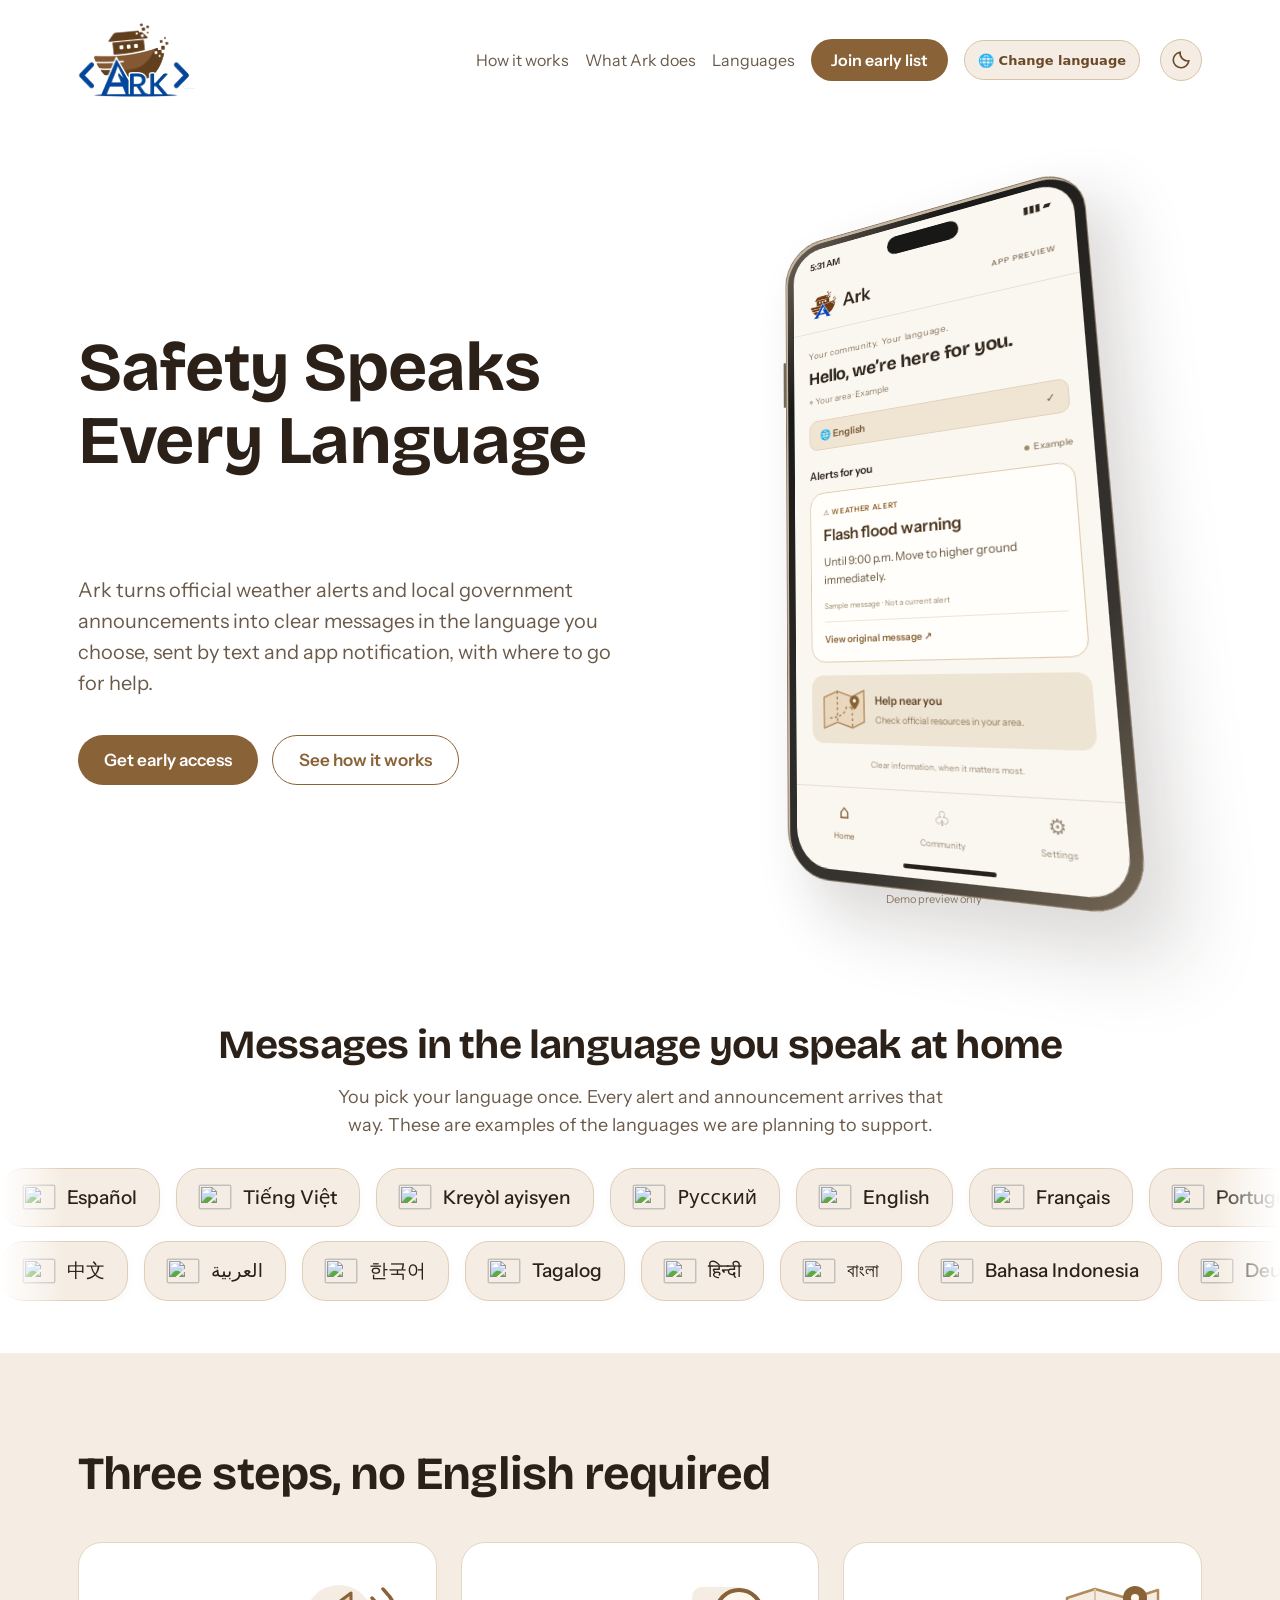
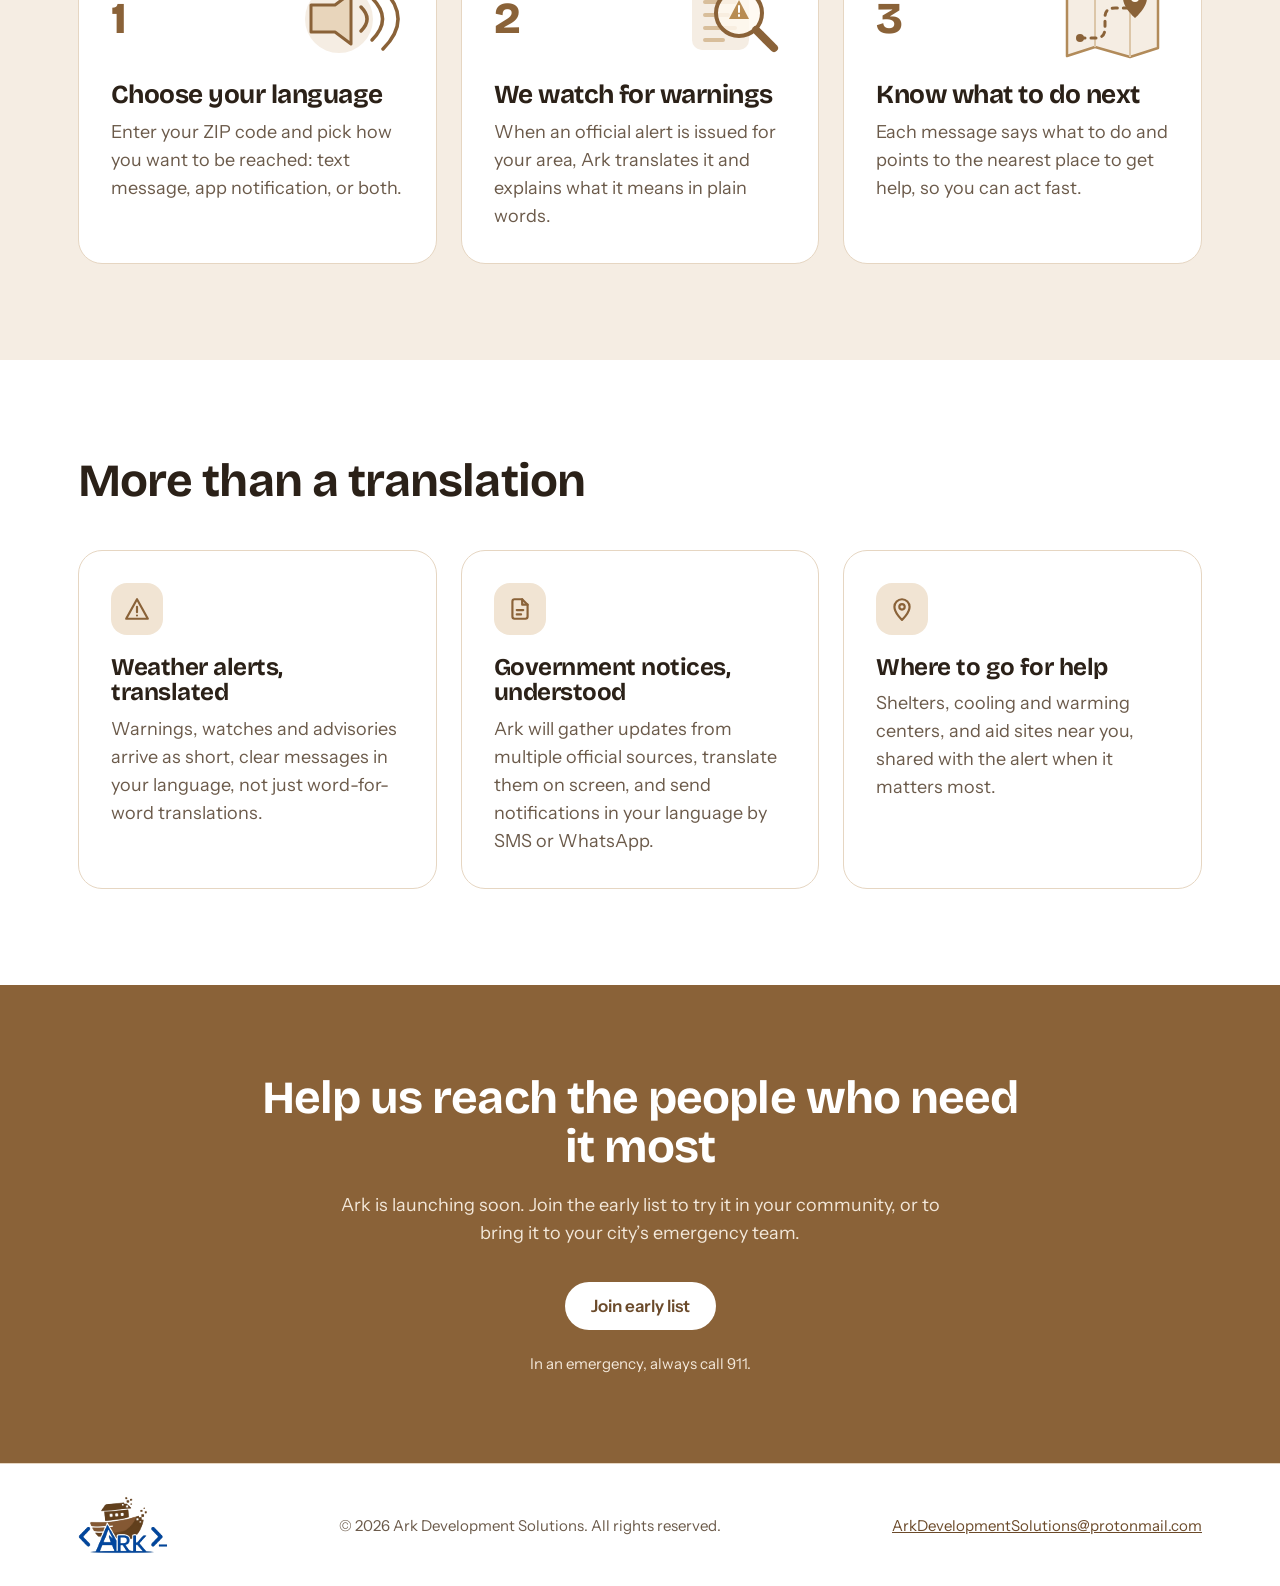
==== commit da058c6f: "Cover every country with a declared language default and expanded translations" ====
--- a/index.html
+++ b/index.html
@@ -603,7 +603,7 @@
   </script>
 
   <script type="__bundler/template">
-"<!DOCTYPE html>\n<html lang=\"en\"><head>\n<meta charset=\"utf-8\">\n<meta name=\"viewport\" content=\"width=device-width, initial-scale=1\">\n<title>Ark: Weather warnings & local aid, in your language<\u002Ftitle>\n<script src=\"fa9ddce7-6b0e-49ff-b3f1-9abe725b7ee6\"><\u002Fscript>\n<meta name=\"hz:slide-selector\" content=\"[data-canvas-width]\"><meta name=\"hz:canvas-width\" content=\"1360\"><meta name=\"hz:canvas-height\" content=\"2800\"><\u002Fhead>\n<body data-canvas-width=\"1360\" data-canvas-height=\"2800\" data-document-role=\"page\" data-label=\"Ark — Home page\">\n<x-dc>\n<helmet>\n<style>/* vietnamese */\n@font-face {\n  font-family: 'Bricolage Grotesque';\n  font-style: normal;\n  font-weight: 600;\n  font-stretch: 100%;\n  font-display: swap;\n  src: url(\"9227b584-334d-416b-acfe-776f8a2c232e\") format('woff2');\n  unicode-range: U+0102-0103, U+0110-0111, U+0128-0129, U+0168-0169, U+01A0-01A1, U+01AF-01B0, U+0300-0301, U+0303-0304, U+0308-0309, U+0323, U+0329, U+1EA0-1EF9, U+20AB;\n}\n/* latin-ext */\n@font-face {\n  font-family: 'Bricolage Grotesque';\n  font-style: normal;\n  font-weight: 600;\n  font-stretch: 100%;\n  font-display: swap;\n  src: url(https://fonts.gstatic.com/s/bricolagegrotesque/v9/3y9H6as8bTXq_nANBjzKo3IeZx8z6up5BeSl5jBNz_19PpbpMXuECpwUxJBOm_OJWiawDVXplDs.woff2) format('woff2');\n  unicode-range: U+0100-02BA, U+02BD-02C5, U+02C7-02CC, U+02CE-02D7, U+02DD-02FF, U+0304, U+0308, U+0329, U+1D00-1DBF, U+1E00-1E9F, U+1EF2-1EFF, U+2020, U+20A0-20AB, U+20AD-20C4, U+2113, U+2C60-2C7F, U+A720-A7FF;\n}\n/* latin */\n@font-face {\n  font-family: 'Bricolage Grotesque';\n  font-style: normal;\n  font-weight: 600;\n  font-stretch: 100%;\n  font-display: swap;\n  src: url(\"f2f855c1-6fe1-4b4f-a1f7-85b82ed3db1e\") format('woff2');\n  unicode-range: U+0000-00FF, U+0131, U+0152-0153, U+02BB-02BC, U+02C6, U+02DA, U+02DC, U+0304, U+0308, U+0329, U+2000-206F, U+20AC, U+2122, U+2191, U+2193, U+2212, U+2215, U+FEFF, U+FFFD;\n}\n/* vietnamese */\n@font-face {\n  font-family: 'Bricolage Grotesque';\n  font-style: normal;\n  font-weight: 700;\n  font-stretch: 100%;\n  font-display: swap;\n  src: url(\"9227b584-334d-416b-acfe-776f8a2c232e\") format('woff2');\n  unicode-range: U+0102-0103, U+0110-0111, U+0128-0129, U+0168-0169, U+01A0-01A1, U+01AF-01B0, U+0300-0301, U+0303-0304, U+0308-0309, U+0323, U+0329, U+1EA0-1EF9, U+20AB;\n}\n/* latin-ext */\n@font-face {\n  font-family: 'Bricolage Grotesque';\n  font-style: normal;\n  font-weight: 700;\n  font-stretch: 100%;\n  font-display: swap;\n  src: url(https://fonts.gstatic.com/s/bricolagegrotesque/v9/3y9H6as8bTXq_nANBjzKo3IeZx8z6up5BeSl5jBNz_19PpbpMXuECpwUxJBOm_OJWiawDVXplDs.woff2) format('woff2');\n  unicode-range: U+0100-02BA, U+02BD-02C5, U+02C7-02CC, U+02CE-02D7, U+02DD-02FF, U+0304, U+0308, U+0329, U+1D00-1DBF, U+1E00-1E9F, U+1EF2-1EFF, U+2020, U+20A0-20AB, U+20AD-20C4, U+2113, U+2C60-2C7F, U+A720-A7FF;\n}\n/* latin */\n@font-face {\n  font-family: 'Bricolage Grotesque';\n  font-style: normal;\n  font-weight: 700;\n  font-stretch: 100%;\n  font-display: swap;\n  src: url(\"f2f855c1-6fe1-4b4f-a1f7-85b82ed3db1e\") format('woff2');\n  unicode-range: U+0000-00FF, U+0131, U+0152-0153, U+02BB-02BC, U+02C6, U+02DA, U+02DC, U+0304, U+0308, U+0329, U+2000-206F, U+20AC, U+2122, U+2191, U+2193, U+2212, U+2215, U+FEFF, U+FFFD;\n}\n/* vietnamese */\n@font-face {\n  font-family: 'Bricolage Grotesque';\n  font-style: normal;\n  font-weight: 800;\n  font-stretch: 100%;\n  font-display: swap;\n  src: url(\"9227b584-334d-416b-acfe-776f8a2c232e\") format('woff2');\n  unicode-range: U+0102-0103, U+0110-0111, U+0128-0129, U+0168-0169, U+01A0-01A1, U+01AF-01B0, U+0300-0301, U+0303-0304, U+0308-0309, U+0323, U+0329, U+1EA0-1EF9, U+20AB;\n}\n/* latin-ext */\n@font-face {\n  font-family: 'Bricolage Grotesque';\n  font-style: normal;\n  font-weight: 800;\n  font-stretch: 100%;\n  font-display: swap;\n  src: url(https://fonts.gstatic.com/s/bricolagegrotesque/v9/3y9H6as8bTXq_nANBjzKo3IeZx8z6up5BeSl5jBNz_19PpbpMXuECpwUxJBOm_OJWiawDVXplDs.woff2) format('woff2');\n  unicode-range: U+0100-02BA, U+02BD-02C5, U+02C7-02CC, U+02CE-02D7, U+02DD-02FF, U+0304, U+0308, U+0329, U+1D00-1DBF, U+1E00-1E9F, U+1EF2-1EFF, U+2020, U+20A0-20AB, U+20AD-20C4, U+2113, U+2C60-2C7F, U+A720-A7FF;\n}\n/* latin */\n@font-face {\n  font-family: 'Bricolage Grotesque';\n  font-style: normal;\n  font-weight: 800;\n  font-stretch: 100%;\n  font-display: swap;\n  src: url(\"f2f855c1-6fe1-4b4f-a1f7-85b82ed3db1e\") format('woff2');\n  unicode-range: U+0000-00FF, U+0131, U+0152-0153, U+02BB-02BC, U+02C6, U+02DA, U+02DC, U+0304, U+0308, U+0329, U+2000-206F, U+20AC, U+2122, U+2191, U+2193, U+2212, U+2215, U+FEFF, U+FFFD;\n}\n/* latin-ext */\n@font-face {\n  font-family: 'Instrument Sans';\n  font-style: normal;\n  font-weight: 400;\n  font-stretch: 100%;\n  font-display: swap;\n  src: url(https://fonts.gstatic.com/s/instrumentsans/v4/pxiTypc9vsFDm051Uf6KVwgkfoSxQ0GsQv8ToedPibnr0She1YmV.woff2) format('woff2');\n  unicode-range: U+0100-02BA, U+02BD-02C5, U+02C7-02CC, U+02CE-02D7, U+02DD-02FF, U+0304, U+0308, U+0329, U+1D00-1DBF, U+1E00-1E9F, U+1EF2-1EFF, U+2020, U+20A0-20AB, U+20AD-20C4, U+2113, U+2C60-2C7F, U+A720-A7FF;\n}\n/* latin */\n@font-face {\n  font-family: 'Instrument Sans';\n  font-style: normal;\n  font-weight: 400;\n  font-stretch: 100%;\n  font-display: swap;\n  src: url(\"6855af76-7ebc-43eb-8201-0a3d1c418795\") format('woff2');\n  unicode-range: U+0000-00FF, U+0131, U+0152-0153, U+02BB-02BC, U+02C6, U+02DA, U+02DC, U+0304, U+0308, U+0329, U+2000-206F, U+20AC, U+2122, U+2191, U+2193, U+2212, U+2215, U+FEFF, U+FFFD;\n}\n/* latin-ext */\n@font-face {\n  font-family: 'Instrument Sans';\n  font-style: normal;\n  font-weight: 500;\n  font-stretch: 100%;\n  font-display: swap;\n  src: url(https://fonts.gstatic.com/s/instrumentsans/v4/pxiTypc9vsFDm051Uf6KVwgkfoSxQ0GsQv8ToedPibnr0She1YmV.woff2) format('woff2');\n  unicode-range: U+0100-02BA, U+02BD-02C5, U+02C7-02CC, U+02CE-02D7, U+02DD-02FF, U+0304, U+0308, U+0329, U+1D00-1DBF, U+1E00-1E9F, U+1EF2-1EFF, U+2020, U+20A0-20AB, U+20AD-20C4, U+2113, U+2C60-2C7F, U+A720-A7FF;\n}\n/* latin */\n@font-face {\n  font-family: 'Instrument Sans';\n  font-style: normal;\n  font-weight: 500;\n  font-stretch: 100%;\n  font-display: swap;\n  src: url(\"6855af76-7ebc-43eb-8201-0a3d1c418795\") format('woff2');\n  unicode-range: U+0000-00FF, U+0131, U+0152-0153, U+02BB-02BC, U+02C6, U+02DA, U+02DC, U+0304, U+0308, U+0329, U+2000-206F, U+20AC, U+2122, U+2191, U+2193, U+2212, U+2215, U+FEFF, U+FFFD;\n}\n/* latin-ext */\n@font-face {\n  font-family: 'Instrument Sans';\n  font-style: normal;\n  font-weight: 600;\n  font-stretch: 100%;\n  font-display: swap;\n  src: url(https://fonts.gstatic.com/s/instrumentsans/v4/pxiTypc9vsFDm051Uf6KVwgkfoSxQ0GsQv8ToedPibnr0She1YmV.woff2) format('woff2');\n  unicode-range: U+0100-02BA, U+02BD-02C5, U+02C7-02CC, U+02CE-02D7, U+02DD-02FF, U+0304, U+0308, U+0329, U+1D00-1DBF, U+1E00-1E9F, U+1EF2-1EFF, U+2020, U+20A0-20AB, U+20AD-20C4, U+2113, U+2C60-2C7F, U+A720-A7FF;\n}\n/* latin */\n@font-face {\n  font-family: 'Instrument Sans';\n  font-style: normal;\n  font-weight: 600;\n  font-stretch: 100%;\n  font-display: swap;\n  src: url(\"6855af76-7ebc-43eb-8201-0a3d1c418795\") format('woff2');\n  unicode-range: U+0000-00FF, U+0131, U+0152-0153, U+02BB-02BC, U+02C6, U+02DA, U+02DC, U+0304, U+0308, U+0329, U+2000-206F, U+20AC, U+2122, U+2191, U+2193, U+2212, U+2215, U+FEFF, U+FFFD;\n}\n<\u002Fstyle>\n<style>\nbody{margin:0;background:#FFFFFF;color:#2B2118;font-family:'Instrument Sans',system-ui,sans-serif;font-size:18px;line-height:1.55}\nh1,h2,h3{font-family:'Bricolage Grotesque','Instrument Sans',system-ui,sans-serif;margin:0;line-height:1.08;letter-spacing:-0.02em}\np{margin:0}\na{color:inherit;text-decoration:none}\n.wrap{max-width:1180px;margin:0 auto;padding:0 28px;box-sizing:border-box}\n.dark{background:#fff;color:#2B2118}.cta .btn{background:#fff;color:#6B4A2A}.cta .input{background:#fff;color:#2B2118;border-color:#fff}\n.nav{display:flex;align-items:center;justify-content:space-between;padding:22px 0}\n.logo{display:flex;align-items:center;gap:10px;font-family:'Bricolage Grotesque',sans-serif;font-weight:800;font-size:26px;color:#2B2118}\n.links{display:flex;gap:30px;align-items:center;font-size:16px;color:#6B5A4A}\n.btn{display:inline-flex;align-items:center;justify-content:center;min-height:48px;padding:0 26px;border-radius:999px;background:#8A6238;color:#fff;font-weight:600;font-size:17px;border:0;cursor:pointer;font-family:inherit}\n.btn.ghost{background:transparent;color:#8A6238;border:1.5px solid #8A6238}\n.hero{display:grid;grid-template-columns:repeat(auto-fit,minmax(320px,1fr));gap:56px;align-items:center;padding:56px 0 96px}\n.eyebrow{font-size:14px;font-weight:600;letter-spacing:.12em;text-transform:uppercase;color:#8A6238}\n.phone{width:310px;max-width:100%;margin:0 auto;background:#F5EDE3;border:1.5px solid #E0CDB6;border-radius:36px;padding:22px 18px 26px;box-sizing:border-box}\n.pill{display:inline-block;font-size:12px;font-weight:600;letter-spacing:.06em;text-transform:uppercase;padding:4px 10px;border-radius:999px}\n.bubble{border-radius:20px;padding:14px 16px;font-size:15.5px;line-height:1.45}\n.chips{display:flex;flex-wrap:wrap;gap:12px;justify-content:center}\n.chip{padding:12px 22px;border-radius:999px;background:#F5EDE3;border:1.5px solid #E0CDB6;font-size:19px;font-weight:500}\n.grid{display:grid;grid-template-columns:repeat(auto-fit,minmax(260px,1fr));gap:24px}\n.card{background:#fff;border:1.5px solid #E6D6C2;border-radius:24px;padding:32px}\n.num{font-family:'Bricolage Grotesque',sans-serif;font-weight:800;font-size:44px;color:#8A6238;line-height:1}\n.icon{width:52px;height:52px;border-radius:16px;background:#F1E4D3;display:flex;align-items:center;justify-content:center;margin-bottom:20px}\n.muted{color:#6B5A4A}\n.input{min-height:48px;padding:0 20px;border-radius:999px;border:1.5px solid #fff;background:#fff;color:#2B2118;font-size:17px;font-family:inherit;min-width:260px;flex:1;box-sizing:border-box}\n.rot{display:grid}.rot span{grid-area:1/1;opacity:0;animation:rot 28s linear infinite}.rot span:first-child{opacity:1}\n@keyframes rot{0%{opacity:0}1.5%{opacity:1}11%{opacity:1}12.5%{opacity:0}100%{opacity:0}}\n@media (prefers-reduced-motion:reduce){.rot span{animation:none}.rot span:not(:first-child){opacity:0}}\n@media (max-width:700px){.links a{display:none}.phone{margin-top:8px}}\n<\u002Fstyle>\n<\u002Fhelmet>\n\n<header class=\"dark\">\n<div class=\"wrap\">\n<div class=\"nav\">\n<span class=\"logo ark-header-logo\"><img src=\"./ark-logo-cursor-clear.svg\" alt=\"Ark\" style=\"height:76px;width:auto\"><\u002Fspan>\n<nav class=\"links\"><a href=\"#how\">How it works<\u002Fa><a href=\"#features\">What Ark does<\u002Fa><a href=\"#languages\">Languages<\u002Fa><a class=\"btn\" href=\"#join\" style=\"min-height:42px;padding:0 20px;font-size:16px;color:#fff\">Join early list<\u002Fa><button class=\"ark-change-language\" type=\"button\" aria-label=\"Change website language\" style=\"margin-right:4px\">🌐 Change language<\u002Fbutton><button class=\"ark-theme-toggle\" type=\"button\" aria-label=\"Switch theme\">Dark mode<\u002Fbutton><\u002Fnav>\n<\u002Fdiv>\n\n<section class=\"hero\" id=\"top\">\n<div>\n\n<h1 style=\"font-size:clamp(40px,6vw,68px);color:#2B2118;margin-top:18px\" class=\"rot\"><span lang=\"en\" dir=\"ltr\" style=\"animation-delay:0s\">Safety Speaks Every Language<\u002Fspan><span lang=\"es\" aria-hidden=\"true\" dir=\"ltr\" style=\"animation-delay:4s\">La seguridad habla todos los idiomas<\u002Fspan><span lang=\"zh\" aria-hidden=\"true\" dir=\"ltr\" style=\"animation-delay:8s\">安全，说每一种语言<\u002Fspan><span lang=\"vi\" aria-hidden=\"true\" dir=\"ltr\" style=\"animation-delay:12s\">An toàn nói mọi ngôn ngữ<\u002Fspan><span lang=\"ar\" dir=\"rtl\" aria-hidden=\"true\" style=\"animation-delay:16s\">السلامة تتحدث كل اللغات<\u002Fspan><span lang=\"ht\" aria-hidden=\"true\" dir=\"ltr\" style=\"animation-delay:20s\">Sekirite pale tout lang<\u002Fspan><span lang=\"ko\" aria-hidden=\"true\" dir=\"ltr\" style=\"animation-delay:24s\">안전은 모든 언어로 말합니다<\u002Fspan><span lang=\"ru\" aria-hidden=\"true\" dir=\"ltr\" style=\"animation-delay:28s\">Безопасность говорит на всех языках<\u002Fspan><span lang=\"tl\" aria-hidden=\"true\" dir=\"ltr\" style=\"animation-delay:32s\">Kaligtasan sa bawat wika<\u002Fspan><\u002Fh1>\n<p style=\"font-size:20px;color:#6B5A4A;margin-top:24px;max-width:540px\">Ark turns official weather alerts and local government announcements into clear messages in the language you choose, sent by text and app notification, with where to go for help.<\u002Fp>\n<div style=\"display:flex;flex-wrap:wrap;gap:14px;margin-top:36px\"><a class=\"btn\" href=\"#join\">Get early access<\u002Fa><a class=\"btn ghost\" href=\"#how\">See how it works<\u002Fa><\u002Fdiv>\n<\u002Fdiv>\n\n<div class=\"ark-device-stage\"><div class=\"ark-device\" role=\"img\" aria-label=\"Ark mobile app concept preview showing a sample Spanish flood alert, language preferences, and official local resources\">\n<div class=\"ark-screen\"><div class=\"ark-statusbar\"><span>9:41<\u002Fspan><span aria-hidden=\"true\">▮▮▮ ▰<\u002Fspan><\u002Fdiv><div class=\"ark-island\"><\u002Fdiv>\n<div class=\"ark-apphead\"><img src=\"./ark-favicon-v6.svg\" alt=\"\" width=\"36\" height=\"36\"><strong>Ark<\u002Fstrong><span class=\"ark-preview-label\">APP PREVIEW<\u002Fspan><\u002Fdiv>\n<div class=\"ark-appbody\"><div class=\"ark-appgreeting\">Tu comunidad. Tu idioma.<\u002Fdiv><h3>Hola, estamos contigo.<\u002Fh3><div class=\"ark-location\">⌖ Tu zona · Ejemplo<\u002Fdiv>\n<div class=\"ark-language-chip\">🌐 Español <span>✓<\u002Fspan><\u002Fdiv><div class=\"ark-alert-heading\"><span>Alertas para ti<\u002Fspan><span class=\"ark-live-dot\">Ejemplo<\u002Fspan><\u002Fdiv>\n<div class=\"ark-alert-card\"><div class=\"ark-alert-tag\">⚠ ALERTA METEOROLÓGICA<\u002Fdiv><h4>Alerta de inundación repentina<\u002Fh4><div class=\"ark-alert-message\">Hasta las 9:00 p. m. Vaya de inmediato a un lugar más alto.<\u002Fdiv><div class=\"ark-alert-source\">Mensaje de ejemplo · No es una alerta actual<\u002Fdiv><div class=\"ark-original-label\">Ver mensaje original ↗<\u002Fdiv><\u002Fdiv>\n<div class=\"ark-help-card\"><div class=\"ark-map-mini\" aria-hidden=\"true\"><svg viewBox=\"0 0 80 70\"><path d=\"m6 18 23-9 25 8 20-9v46l-20 9-25-8-23 9Z\" fill=\"#E9D8BD\" stroke=\"#AD8555\" stroke-width=\"2\"/><path d=\"M29 9v46m25-38v46M16 49q25-2 28-16h17\" fill=\"none\" stroke=\"#9A7448\" stroke-width=\"2\" stroke-dasharray=\"4 4\"/><path d=\"M58 15a8 8 0 0 0-8 8c0 6 8 13 8 13s8-7 8-13a8 8 0 0 0-8-8\" fill=\"#896236\"/><circle cx=\"58\" cy=\"23\" r=\"2.5\" fill=\"white\"/><\u002Fsvg><\u002Fdiv><div><strong>Ayuda cerca de ti<\u002Fstrong><span>Consulta los recursos oficiales de tu localidad.<\u002Fspan><\u002Fdiv><\u002Fdiv>\n<div class=\"ark-appfootnote\">Información clara, cuando más importa.<\u002Fdiv><\u002Fdiv>\n<div class=\"ark-appnav\" aria-hidden=\"true\"><span class=\"ark-nav-active\">⌂<small>Inicio<\u002Fsmall><\u002Fspan><span>♧<small>Comunidad<\u002Fsmall><\u002Fspan><span>⚙<small>Ajustes<\u002Fsmall><\u002Fspan><\u002Fdiv><div class=\"ark-homebar\"><\u002Fdiv><\u002Fdiv><\u002Fdiv><div class=\"ark-device-caption\">Demo preview only<\u002Fdiv><\u002Fdiv>\n<\u002Fsection>\n<\u002Fdiv>\n<\u002Fheader>\n\n<section id=\"languages\" style=\"padding:72px 0 8px\">\n<div class=\"wrap\" style=\"text-align:center\">\n<h2 style=\"font-size:clamp(28px,4vw,40px)\">Messages in the language you speak at home<\u002Fh2>\n<p class=\"muted\" style=\"margin:16px auto 32px;max-width:620px\">You pick your language once. Every alert and announcement arrives that way. These are examples of the languages we are planning to support.<\u002Fp>\n<div class=\"ark-language-marquee\" aria-label=\"Examples of planned languages\"><div class=\"ark-language-row\"><div class=\"ark-language-track\"><div class=\"ark-language-group\"><span class=\"chip\"><img class=\"ark-country-flag\" src=\"https://flagcdn.com/es.svg\" alt=\"\" aria-hidden=\"true\" width=\"28\" height=\"20\" loading=\"lazy\" decoding=\"async\" referrerpolicy=\"no-referrer\"><span>Español<\u002Fspan><\u002Fspan><span class=\"chip\"><img class=\"ark-country-flag\" src=\"https://flagcdn.com/vn.svg\" alt=\"\" aria-hidden=\"true\" width=\"28\" height=\"20\" loading=\"lazy\" decoding=\"async\" referrerpolicy=\"no-referrer\"><span>Tiếng Việt<\u002Fspan><\u002Fspan><span class=\"chip\"><img class=\"ark-country-flag\" src=\"https://flagcdn.com/ht.svg\" alt=\"\" aria-hidden=\"true\" width=\"28\" height=\"20\" loading=\"lazy\" decoding=\"async\" referrerpolicy=\"no-referrer\"><span>Kreyòl ayisyen<\u002Fspan><\u002Fspan><span class=\"chip\"><img class=\"ark-country-flag\" src=\"https://flagcdn.com/ru.svg\" alt=\"\" aria-hidden=\"true\" width=\"28\" height=\"20\" loading=\"lazy\" decoding=\"async\" referrerpolicy=\"no-referrer\"><span>Русский<\u002Fspan><\u002Fspan><span class=\"chip\"><img class=\"ark-country-flag\" src=\"https://flagcdn.com/us.svg\" alt=\"\" aria-hidden=\"true\" width=\"28\" height=\"20\" loading=\"lazy\" decoding=\"async\" referrerpolicy=\"no-referrer\"><span>English<\u002Fspan><\u002Fspan><span class=\"chip\"><img class=\"ark-country-flag\" src=\"https://flagcdn.com/fr.svg\" alt=\"\" aria-hidden=\"true\" width=\"28\" height=\"20\" loading=\"lazy\" decoding=\"async\" referrerpolicy=\"no-referrer\"><span>Français<\u002Fspan><\u002Fspan><span class=\"chip\"><img class=\"ark-country-flag\" src=\"https://flagcdn.com/br.svg\" alt=\"\" aria-hidden=\"true\" width=\"28\" height=\"20\" loading=\"lazy\" decoding=\"async\" referrerpolicy=\"no-referrer\"><span>Português<\u002Fspan><\u002Fspan><span class=\"chip\"><img class=\"ark-country-flag\" src=\"https://flagcdn.com/pk.svg\" alt=\"\" aria-hidden=\"true\" width=\"28\" height=\"20\" loading=\"lazy\" decoding=\"async\" referrerpolicy=\"no-referrer\"><span>اردو<\u002Fspan><\u002Fspan><span class=\"chip\"><img class=\"ark-country-flag\" src=\"https://flagcdn.com/jp.svg\" alt=\"\" aria-hidden=\"true\" width=\"28\" height=\"20\" loading=\"lazy\" decoding=\"async\" referrerpolicy=\"no-referrer\"><span>日本語<\u002Fspan><\u002Fspan><span class=\"chip\"><img class=\"ark-country-flag\" src=\"https://flagcdn.com/in.svg\" alt=\"\" aria-hidden=\"true\" width=\"28\" height=\"20\" loading=\"lazy\" decoding=\"async\" referrerpolicy=\"no-referrer\"><span>తెలుగు<\u002Fspan><\u002Fspan><span class=\"chip\"><img class=\"ark-country-flag\" src=\"https://flagcdn.com/tr.svg\" alt=\"\" aria-hidden=\"true\" width=\"28\" height=\"20\" loading=\"lazy\" decoding=\"async\" referrerpolicy=\"no-referrer\"><span>Türkçe<\u002Fspan><\u002Fspan><span class=\"chip\"><img class=\"ark-country-flag\" src=\"https://flagcdn.com/tz.svg\" alt=\"\" aria-hidden=\"true\" width=\"28\" height=\"20\" loading=\"lazy\" decoding=\"async\" referrerpolicy=\"no-referrer\"><span>Kiswahili<\u002Fspan><\u002Fspan><span class=\"chip\"><img class=\"ark-country-flag\" src=\"https://flagcdn.com/ir.svg\" alt=\"\" aria-hidden=\"true\" width=\"28\" height=\"20\" loading=\"lazy\" decoding=\"async\" referrerpolicy=\"no-referrer\"><span>فارسی<\u002Fspan><\u002Fspan><span class=\"chip\"><img class=\"ark-country-flag\" src=\"https://flagcdn.com/id.svg\" alt=\"\" aria-hidden=\"true\" width=\"28\" height=\"20\" loading=\"lazy\" decoding=\"async\" referrerpolicy=\"no-referrer\"><span>Basa Jawa<\u002Fspan><\u002Fspan><span class=\"chip\"><img class=\"ark-country-flag\" src=\"https://flagcdn.com/in.svg\" alt=\"\" aria-hidden=\"true\" width=\"28\" height=\"20\" loading=\"lazy\" decoding=\"async\" referrerpolicy=\"no-referrer\"><span>ગુજરાતી<\u002Fspan><\u002Fspan><span class=\"chip\"><img class=\"ark-country-flag\" src=\"https://flagcdn.com/in.svg\" alt=\"\" aria-hidden=\"true\" width=\"28\" height=\"20\" loading=\"lazy\" decoding=\"async\" referrerpolicy=\"no-referrer\"><span>ಕನ್ನಡ<\u002Fspan><\u002Fspan><span class=\"chip\"><img class=\"ark-country-flag\" src=\"https://flagcdn.com/pl.svg\" alt=\"\" aria-hidden=\"true\" width=\"28\" height=\"20\" loading=\"lazy\" decoding=\"async\" referrerpolicy=\"no-referrer\"><span>Polski<\u002Fspan><\u002Fspan><span class=\"chip\"><img class=\"ark-country-flag\" src=\"https://flagcdn.com/cd.svg\" alt=\"\" aria-hidden=\"true\" width=\"28\" height=\"20\" loading=\"lazy\" decoding=\"async\" referrerpolicy=\"no-referrer\"><span>Lingála<\u002Fspan><\u002Fspan><span class=\"chip\"><img class=\"ark-country-flag\" src=\"https://flagcdn.com/ua.svg\" alt=\"\" aria-hidden=\"true\" width=\"28\" height=\"20\" loading=\"lazy\" decoding=\"async\" referrerpolicy=\"no-referrer\"><span>Українська<\u002Fspan><\u002Fspan><span class=\"chip\"><img class=\"ark-country-flag\" src=\"https://flagcdn.com/pk.svg\" alt=\"\" aria-hidden=\"true\" width=\"28\" height=\"20\" loading=\"lazy\" decoding=\"async\" referrerpolicy=\"no-referrer\"><span>سنڌي<\u002Fspan><\u002Fspan><span class=\"chip\"><img class=\"ark-country-flag\" src=\"https://flagcdn.com/my.svg\" alt=\"\" aria-hidden=\"true\" width=\"28\" height=\"20\" loading=\"lazy\" decoding=\"async\" referrerpolicy=\"no-referrer\"><span>Bahasa Melayu<\u002Fspan><\u002Fspan><span class=\"chip\"><img class=\"ark-country-flag\" src=\"https://flagcdn.com/za.svg\" alt=\"\" aria-hidden=\"true\" width=\"28\" height=\"20\" loading=\"lazy\" decoding=\"async\" referrerpolicy=\"no-referrer\"><span>isiZulu<\u002Fspan><\u002Fspan><span class=\"chip\"><img class=\"ark-country-flag\" src=\"https://flagcdn.com/ro.svg\" alt=\"\" aria-hidden=\"true\" width=\"28\" height=\"20\" loading=\"lazy\" decoding=\"async\" referrerpolicy=\"no-referrer\"><span>Română<\u002Fspan><\u002Fspan><span class=\"chip\"><img class=\"ark-country-flag\" src=\"https://flagcdn.com/et.svg\" alt=\"\" aria-hidden=\"true\" width=\"28\" height=\"20\" loading=\"lazy\" decoding=\"async\" referrerpolicy=\"no-referrer\"><span>Afaan Oromoo<\u002Fspan><\u002Fspan><span class=\"chip\"><img class=\"ark-country-flag\" src=\"https://flagcdn.com/se.svg\" alt=\"\" aria-hidden=\"true\" width=\"28\" height=\"20\" loading=\"lazy\" decoding=\"async\" referrerpolicy=\"no-referrer\"><span>Svenska<\u002Fspan><\u002Fspan><\u002Fdiv><div class=\"ark-language-group\" aria-hidden=\"true\"><span class=\"chip\"><img class=\"ark-country-flag\" src=\"https://flagcdn.com/es.svg\" alt=\"\" aria-hidden=\"true\" width=\"28\" height=\"20\" loading=\"lazy\" decoding=\"async\" referrerpolicy=\"no-referrer\"><span>Español<\u002Fspan><\u002Fspan><span class=\"chip\"><img class=\"ark-country-flag\" src=\"https://flagcdn.com/vn.svg\" alt=\"\" aria-hidden=\"true\" width=\"28\" height=\"20\" loading=\"lazy\" decoding=\"async\" referrerpolicy=\"no-referrer\"><span>Tiếng Việt<\u002Fspan><\u002Fspan><span class=\"chip\"><img class=\"ark-country-flag\" src=\"https://flagcdn.com/ht.svg\" alt=\"\" aria-hidden=\"true\" width=\"28\" height=\"20\" loading=\"lazy\" decoding=\"async\" referrerpolicy=\"no-referrer\"><span>Kreyòl ayisyen<\u002Fspan><\u002Fspan><span class=\"chip\"><img class=\"ark-country-flag\" src=\"https://flagcdn.com/ru.svg\" alt=\"\" aria-hidden=\"true\" width=\"28\" height=\"20\" loading=\"lazy\" decoding=\"async\" referrerpolicy=\"no-referrer\"><span>Русский<\u002Fspan><\u002Fspan><span class=\"chip\"><img class=\"ark-country-flag\" src=\"https://flagcdn.com/us.svg\" alt=\"\" aria-hidden=\"true\" width=\"28\" height=\"20\" loading=\"lazy\" decoding=\"async\" referrerpolicy=\"no-referrer\"><span>English<\u002Fspan><\u002Fspan><span class=\"chip\"><img class=\"ark-country-flag\" src=\"https://flagcdn.com/fr.svg\" alt=\"\" aria-hidden=\"true\" width=\"28\" height=\"20\" loading=\"lazy\" decoding=\"async\" referrerpolicy=\"no-referrer\"><span>Français<\u002Fspan><\u002Fspan><span class=\"chip\"><img class=\"ark-country-flag\" src=\"https://flagcdn.com/br.svg\" alt=\"\" aria-hidden=\"true\" width=\"28\" height=\"20\" loading=\"lazy\" decoding=\"async\" referrerpolicy=\"no-referrer\"><span>Português<\u002Fspan><\u002Fspan><span class=\"chip\"><img class=\"ark-country-flag\" src=\"https://flagcdn.com/pk.svg\" alt=\"\" aria-hidden=\"true\" width=\"28\" height=\"20\" loading=\"lazy\" decoding=\"async\" referrerpolicy=\"no-referrer\"><span>اردو<\u002Fspan><\u002Fspan><span class=\"chip\"><img class=\"ark-country-flag\" src=\"https://flagcdn.com/jp.svg\" alt=\"\" aria-hidden=\"true\" width=\"28\" height=\"20\" loading=\"lazy\" decoding=\"async\" referrerpolicy=\"no-referrer\"><span>日本語<\u002Fspan><\u002Fspan><span class=\"chip\"><img class=\"ark-country-flag\" src=\"https://flagcdn.com/in.svg\" alt=\"\" aria-hidden=\"true\" width=\"28\" height=\"20\" loading=\"lazy\" decoding=\"async\" referrerpolicy=\"no-referrer\"><span>తెలుగు<\u002Fspan><\u002Fspan><span class=\"chip\"><img class=\"ark-country-flag\" src=\"https://flagcdn.com/tr.svg\" alt=\"\" aria-hidden=\"true\" width=\"28\" height=\"20\" loading=\"lazy\" decoding=\"async\" referrerpolicy=\"no-referrer\"><span>Türkçe<\u002Fspan><\u002Fspan><span class=\"chip\"><img class=\"ark-country-flag\" src=\"https://flagcdn.com/tz.svg\" alt=\"\" aria-hidden=\"true\" width=\"28\" height=\"20\" loading=\"lazy\" decoding=\"async\" referrerpolicy=\"no-referrer\"><span>Kiswahili<\u002Fspan><\u002Fspan><span class=\"chip\"><img class=\"ark-country-flag\" src=\"https://flagcdn.com/ir.svg\" alt=\"\" aria-hidden=\"true\" width=\"28\" height=\"20\" loading=\"lazy\" decoding=\"async\" referrerpolicy=\"no-referrer\"><span>فارسی<\u002Fspan><\u002Fspan><span class=\"chip\"><img class=\"ark-country-flag\" src=\"https://flagcdn.com/id.svg\" alt=\"\" aria-hidden=\"true\" width=\"28\" height=\"20\" loading=\"lazy\" decoding=\"async\" referrerpolicy=\"no-referrer\"><span>Basa Jawa<\u002Fspan><\u002Fspan><span class=\"chip\"><img class=\"ark-country-flag\" src=\"https://flagcdn.com/in.svg\" alt=\"\" aria-hidden=\"true\" width=\"28\" height=\"20\" loading=\"lazy\" decoding=\"async\" referrerpolicy=\"no-referrer\"><span>ગુજરાતી<\u002Fspan><\u002Fspan><span class=\"chip\"><img class=\"ark-country-flag\" src=\"https://flagcdn.com/in.svg\" alt=\"\" aria-hidden=\"true\" width=\"28\" height=\"20\" loading=\"lazy\" decoding=\"async\" referrerpolicy=\"no-referrer\"><span>ಕನ್ನಡ<\u002Fspan><\u002Fspan><span class=\"chip\"><img class=\"ark-country-flag\" src=\"https://flagcdn.com/pl.svg\" alt=\"\" aria-hidden=\"true\" width=\"28\" height=\"20\" loading=\"lazy\" decoding=\"async\" referrerpolicy=\"no-referrer\"><span>Polski<\u002Fspan><\u002Fspan><span class=\"chip\"><img class=\"ark-country-flag\" src=\"https://flagcdn.com/cd.svg\" alt=\"\" aria-hidden=\"true\" width=\"28\" height=\"20\" loading=\"lazy\" decoding=\"async\" referrerpolicy=\"no-referrer\"><span>Lingála<\u002Fspan><\u002Fspan><span class=\"chip\"><img class=\"ark-country-flag\" src=\"https://flagcdn.com/ua.svg\" alt=\"\" aria-hidden=\"true\" width=\"28\" height=\"20\" loading=\"lazy\" decoding=\"async\" referrerpolicy=\"no-referrer\"><span>Українська<\u002Fspan><\u002Fspan><span class=\"chip\"><img class=\"ark-country-flag\" src=\"https://flagcdn.com/pk.svg\" alt=\"\" aria-hidden=\"true\" width=\"28\" height=\"20\" loading=\"lazy\" decoding=\"async\" referrerpolicy=\"no-referrer\"><span>سنڌي<\u002Fspan><\u002Fspan><span class=\"chip\"><img class=\"ark-country-flag\" src=\"https://flagcdn.com/my.svg\" alt=\"\" aria-hidden=\"true\" width=\"28\" height=\"20\" loading=\"lazy\" decoding=\"async\" referrerpolicy=\"no-referrer\"><span>Bahasa Melayu<\u002Fspan><\u002Fspan><span class=\"chip\"><img class=\"ark-country-flag\" src=\"https://flagcdn.com/za.svg\" alt=\"\" aria-hidden=\"true\" width=\"28\" height=\"20\" loading=\"lazy\" decoding=\"async\" referrerpolicy=\"no-referrer\"><span>isiZulu<\u002Fspan><\u002Fspan><span class=\"chip\"><img class=\"ark-country-flag\" src=\"https://flagcdn.com/ro.svg\" alt=\"\" aria-hidden=\"true\" width=\"28\" height=\"20\" loading=\"lazy\" decoding=\"async\" referrerpolicy=\"no-referrer\"><span>Română<\u002Fspan><\u002Fspan><span class=\"chip\"><img class=\"ark-country-flag\" src=\"https://flagcdn.com/et.svg\" alt=\"\" aria-hidden=\"true\" width=\"28\" height=\"20\" loading=\"lazy\" decoding=\"async\" referrerpolicy=\"no-referrer\"><span>Afaan Oromoo<\u002Fspan><\u002Fspan><span class=\"chip\"><img class=\"ark-country-flag\" src=\"https://flagcdn.com/se.svg\" alt=\"\" aria-hidden=\"true\" width=\"28\" height=\"20\" loading=\"lazy\" decoding=\"async\" referrerpolicy=\"no-referrer\"><span>Svenska<\u002Fspan><\u002Fspan><\u002Fdiv><\u002Fdiv><\u002Fdiv><div class=\"ark-language-row\"><div class=\"ark-language-track reverse\"><div class=\"ark-language-group\"><span class=\"chip\"><img class=\"ark-country-flag\" src=\"https://flagcdn.com/cn.svg\" alt=\"\" aria-hidden=\"true\" width=\"28\" height=\"20\" loading=\"lazy\" decoding=\"async\" referrerpolicy=\"no-referrer\"><span>中文<\u002Fspan><\u002Fspan><span class=\"chip\"><img class=\"ark-country-flag\" src=\"https://flagcdn.com/sa.svg\" alt=\"\" aria-hidden=\"true\" width=\"28\" height=\"20\" loading=\"lazy\" decoding=\"async\" referrerpolicy=\"no-referrer\"><span>العربية<\u002Fspan><\u002Fspan><span class=\"chip\"><img class=\"ark-country-flag\" src=\"https://flagcdn.com/kr.svg\" alt=\"\" aria-hidden=\"true\" width=\"28\" height=\"20\" loading=\"lazy\" decoding=\"async\" referrerpolicy=\"no-referrer\"><span>한국어<\u002Fspan><\u002Fspan><span class=\"chip\"><img class=\"ark-country-flag\" src=\"https://flagcdn.com/ph.svg\" alt=\"\" aria-hidden=\"true\" width=\"28\" height=\"20\" loading=\"lazy\" decoding=\"async\" referrerpolicy=\"no-referrer\"><span>Tagalog<\u002Fspan><\u002Fspan><span class=\"chip\"><img class=\"ark-country-flag\" src=\"https://flagcdn.com/in.svg\" alt=\"\" aria-hidden=\"true\" width=\"28\" height=\"20\" loading=\"lazy\" decoding=\"async\" referrerpolicy=\"no-referrer\"><span>हिन्दी<\u002Fspan><\u002Fspan><span class=\"chip\"><img class=\"ark-country-flag\" src=\"https://flagcdn.com/bd.svg\" alt=\"\" aria-hidden=\"true\" width=\"28\" height=\"20\" loading=\"lazy\" decoding=\"async\" referrerpolicy=\"no-referrer\"><span>বাংলা<\u002Fspan><\u002Fspan><span class=\"chip\"><img class=\"ark-country-flag\" src=\"https://flagcdn.com/id.svg\" alt=\"\" aria-hidden=\"true\" width=\"28\" height=\"20\" loading=\"lazy\" decoding=\"async\" referrerpolicy=\"no-referrer\"><span>Bahasa Indonesia<\u002Fspan><\u002Fspan><span class=\"chip\"><img class=\"ark-country-flag\" src=\"https://flagcdn.com/de.svg\" alt=\"\" aria-hidden=\"true\" width=\"28\" height=\"20\" loading=\"lazy\" decoding=\"async\" referrerpolicy=\"no-referrer\"><span>Deutsch<\u002Fspan><\u002Fspan><span class=\"chip\"><img class=\"ark-country-flag\" src=\"https://flagcdn.com/in.svg\" alt=\"\" aria-hidden=\"true\" width=\"28\" height=\"20\" loading=\"lazy\" decoding=\"async\" referrerpolicy=\"no-referrer\"><span>मराठी<\u002Fspan><\u002Fspan><span class=\"chip\"><img class=\"ark-country-flag\" src=\"https://flagcdn.com/ng.svg\" alt=\"\" aria-hidden=\"true\" width=\"28\" height=\"20\" loading=\"lazy\" decoding=\"async\" referrerpolicy=\"no-referrer\"><span>Hausa<\u002Fspan><\u002Fspan><span class=\"chip\"><img class=\"ark-country-flag\" src=\"https://flagcdn.com/in.svg\" alt=\"\" aria-hidden=\"true\" width=\"28\" height=\"20\" loading=\"lazy\" decoding=\"async\" referrerpolicy=\"no-referrer\"><span>ਪੰਜਾਬੀ<\u002Fspan><\u002Fspan><span class=\"chip\"><img class=\"ark-country-flag\" src=\"https://flagcdn.com/in.svg\" alt=\"\" aria-hidden=\"true\" width=\"28\" height=\"20\" loading=\"lazy\" decoding=\"async\" referrerpolicy=\"no-referrer\"><span>தமிழ்<\u002Fspan><\u002Fspan><span class=\"chip\"><img class=\"ark-country-flag\" src=\"https://flagcdn.com/th.svg\" alt=\"\" aria-hidden=\"true\" width=\"28\" height=\"20\" loading=\"lazy\" decoding=\"async\" referrerpolicy=\"no-referrer\"><span>ไทย<\u002Fspan><\u002Fspan><span class=\"chip\"><img class=\"ark-country-flag\" src=\"https://flagcdn.com/it.svg\" alt=\"\" aria-hidden=\"true\" width=\"28\" height=\"20\" loading=\"lazy\" decoding=\"async\" referrerpolicy=\"no-referrer\"><span>Italiano<\u002Fspan><\u002Fspan><span class=\"chip\"><img class=\"ark-country-flag\" src=\"https://flagcdn.com/et.svg\" alt=\"\" aria-hidden=\"true\" width=\"28\" height=\"20\" loading=\"lazy\" decoding=\"async\" referrerpolicy=\"no-referrer\"><span>አማርኛ<\u002Fspan><\u002Fspan><span class=\"chip\"><img class=\"ark-country-flag\" src=\"https://flagcdn.com/ng.svg\" alt=\"\" aria-hidden=\"true\" width=\"28\" height=\"20\" loading=\"lazy\" decoding=\"async\" referrerpolicy=\"no-referrer\"><span>Yorùbá<\u002Fspan><\u002Fspan><span class=\"chip\"><img class=\"ark-country-flag\" src=\"https://flagcdn.com/mm.svg\" alt=\"\" aria-hidden=\"true\" width=\"28\" height=\"20\" loading=\"lazy\" decoding=\"async\" referrerpolicy=\"no-referrer\"><span>မြန်မာ<\u002Fspan><\u002Fspan><span class=\"chip\"><img class=\"ark-country-flag\" src=\"https://flagcdn.com/in.svg\" alt=\"\" aria-hidden=\"true\" width=\"28\" height=\"20\" loading=\"lazy\" decoding=\"async\" referrerpolicy=\"no-referrer\"><span>ଓଡ଼ିଆ<\u002Fspan><\u002Fspan><span class=\"chip\"><img class=\"ark-country-flag\" src=\"https://flagcdn.com/in.svg\" alt=\"\" aria-hidden=\"true\" width=\"28\" height=\"20\" loading=\"lazy\" decoding=\"async\" referrerpolicy=\"no-referrer\"><span>മലയാളം<\u002Fspan><\u002Fspan><span class=\"chip\"><img class=\"ark-country-flag\" src=\"https://flagcdn.com/np.svg\" alt=\"\" aria-hidden=\"true\" width=\"28\" height=\"20\" loading=\"lazy\" decoding=\"async\" referrerpolicy=\"no-referrer\"><span>नेपाली<\u002Fspan><\u002Fspan><span class=\"chip\"><img class=\"ark-country-flag\" src=\"https://flagcdn.com/uz.svg\" alt=\"\" aria-hidden=\"true\" width=\"28\" height=\"20\" loading=\"lazy\" decoding=\"async\" referrerpolicy=\"no-referrer\"><span>O‘zbekcha<\u002Fspan><\u002Fspan><span class=\"chip\"><img class=\"ark-country-flag\" src=\"https://flagcdn.com/nl.svg\" alt=\"\" aria-hidden=\"true\" width=\"28\" height=\"20\" loading=\"lazy\" decoding=\"async\" referrerpolicy=\"no-referrer\"><span>Nederlands<\u002Fspan><\u002Fspan><span class=\"chip\"><img class=\"ark-country-flag\" src=\"https://flagcdn.com/so.svg\" alt=\"\" aria-hidden=\"true\" width=\"28\" height=\"20\" loading=\"lazy\" decoding=\"async\" referrerpolicy=\"no-referrer\"><span>Soomaali<\u002Fspan><\u002Fspan><span class=\"chip\"><img class=\"ark-country-flag\" src=\"https://flagcdn.com/ng.svg\" alt=\"\" aria-hidden=\"true\" width=\"28\" height=\"20\" loading=\"lazy\" decoding=\"async\" referrerpolicy=\"no-referrer\"><span>Igbo<\u002Fspan><\u002Fspan><span class=\"chip\"><img class=\"ark-country-flag\" src=\"https://flagcdn.com/gr.svg\" alt=\"\" aria-hidden=\"true\" width=\"28\" height=\"20\" loading=\"lazy\" decoding=\"async\" referrerpolicy=\"no-referrer\"><span>Ελληνικά<\u002Fspan><\u002Fspan><\u002Fdiv><div class=\"ark-language-group\" aria-hidden=\"true\"><span class=\"chip\"><img class=\"ark-country-flag\" src=\"https://flagcdn.com/cn.svg\" alt=\"\" aria-hidden=\"true\" width=\"28\" height=\"20\" loading=\"lazy\" decoding=\"async\" referrerpolicy=\"no-referrer\"><span>中文<\u002Fspan><\u002Fspan><span class=\"chip\"><img class=\"ark-country-flag\" src=\"https://flagcdn.com/sa.svg\" alt=\"\" aria-hidden=\"true\" width=\"28\" height=\"20\" loading=\"lazy\" decoding=\"async\" referrerpolicy=\"no-referrer\"><span>العربية<\u002Fspan><\u002Fspan><span class=\"chip\"><img class=\"ark-country-flag\" src=\"https://flagcdn.com/kr.svg\" alt=\"\" aria-hidden=\"true\" width=\"28\" height=\"20\" loading=\"lazy\" decoding=\"async\" referrerpolicy=\"no-referrer\"><span>한국어<\u002Fspan><\u002Fspan><span class=\"chip\"><img class=\"ark-country-flag\" src=\"https://flagcdn.com/ph.svg\" alt=\"\" aria-hidden=\"true\" width=\"28\" height=\"20\" loading=\"lazy\" decoding=\"async\" referrerpolicy=\"no-referrer\"><span>Tagalog<\u002Fspan><\u002Fspan><span class=\"chip\"><img class=\"ark-country-flag\" src=\"https://flagcdn.com/in.svg\" alt=\"\" aria-hidden=\"true\" width=\"28\" height=\"20\" loading=\"lazy\" decoding=\"async\" referrerpolicy=\"no-referrer\"><span>हिन्दी<\u002Fspan><\u002Fspan><span class=\"chip\"><img class=\"ark-country-flag\" src=\"https://flagcdn.com/bd.svg\" alt=\"\" aria-hidden=\"true\" width=\"28\" height=\"20\" loading=\"lazy\" decoding=\"async\" referrerpolicy=\"no-referrer\"><span>বাংলা<\u002Fspan><\u002Fspan><span class=\"chip\"><img class=\"ark-country-flag\" src=\"https://flagcdn.com/id.svg\" alt=\"\" aria-hidden=\"true\" width=\"28\" height=\"20\" loading=\"lazy\" decoding=\"async\" referrerpolicy=\"no-referrer\"><span>Bahasa Indonesia<\u002Fspan><\u002Fspan><span class=\"chip\"><img class=\"ark-country-flag\" src=\"https://flagcdn.com/de.svg\" alt=\"\" aria-hidden=\"true\" width=\"28\" height=\"20\" loading=\"lazy\" decoding=\"async\" referrerpolicy=\"no-referrer\"><span>Deutsch<\u002Fspan><\u002Fspan><span class=\"chip\"><img class=\"ark-country-flag\" src=\"https://flagcdn.com/in.svg\" alt=\"\" aria-hidden=\"true\" width=\"28\" height=\"20\" loading=\"lazy\" decoding=\"async\" referrerpolicy=\"no-referrer\"><span>मराठी<\u002Fspan><\u002Fspan><span class=\"chip\"><img class=\"ark-country-flag\" src=\"https://flagcdn.com/ng.svg\" alt=\"\" aria-hidden=\"true\" width=\"28\" height=\"20\" loading=\"lazy\" decoding=\"async\" referrerpolicy=\"no-referrer\"><span>Hausa<\u002Fspan><\u002Fspan><span class=\"chip\"><img class=\"ark-country-flag\" src=\"https://flagcdn.com/in.svg\" alt=\"\" aria-hidden=\"true\" width=\"28\" height=\"20\" loading=\"lazy\" decoding=\"async\" referrerpolicy=\"no-referrer\"><span>ਪੰਜਾਬੀ<\u002Fspan><\u002Fspan><span class=\"chip\"><img class=\"ark-country-flag\" src=\"https://flagcdn.com/in.svg\" alt=\"\" aria-hidden=\"true\" width=\"28\" height=\"20\" loading=\"lazy\" decoding=\"async\" referrerpolicy=\"no-referrer\"><span>தமிழ்<\u002Fspan><\u002Fspan><span class=\"chip\"><img class=\"ark-country-flag\" src=\"https://flagcdn.com/th.svg\" alt=\"\" aria-hidden=\"true\" width=\"28\" height=\"20\" loading=\"lazy\" decoding=\"async\" referrerpolicy=\"no-referrer\"><span>ไทย<\u002Fspan><\u002Fspan><span class=\"chip\"><img class=\"ark-country-flag\" src=\"https://flagcdn.com/it.svg\" alt=\"\" aria-hidden=\"true\" width=\"28\" height=\"20\" loading=\"lazy\" decoding=\"async\" referrerpolicy=\"no-referrer\"><span>Italiano<\u002Fspan><\u002Fspan><span class=\"chip\"><img class=\"ark-country-flag\" src=\"https://flagcdn.com/et.svg\" alt=\"\" aria-hidden=\"true\" width=\"28\" height=\"20\" loading=\"lazy\" decoding=\"async\" referrerpolicy=\"no-referrer\"><span>አማርኛ<\u002Fspan><\u002Fspan><span class=\"chip\"><img class=\"ark-country-flag\" src=\"https://flagcdn.com/ng.svg\" alt=\"\" aria-hidden=\"true\" width=\"28\" height=\"20\" loading=\"lazy\" decoding=\"async\" referrerpolicy=\"no-referrer\"><span>Yorùbá<\u002Fspan><\u002Fspan><span class=\"chip\"><img class=\"ark-country-flag\" src=\"https://flagcdn.com/mm.svg\" alt=\"\" aria-hidden=\"true\" width=\"28\" height=\"20\" loading=\"lazy\" decoding=\"async\" referrerpolicy=\"no-referrer\"><span>မြန်မာ<\u002Fspan><\u002Fspan><span class=\"chip\"><img class=\"ark-country-flag\" src=\"https://flagcdn.com/in.svg\" alt=\"\" aria-hidden=\"true\" width=\"28\" height=\"20\" loading=\"lazy\" decoding=\"async\" referrerpolicy=\"no-referrer\"><span>ଓଡ଼ିଆ<\u002Fspan><\u002Fspan><span class=\"chip\"><img class=\"ark-country-flag\" src=\"https://flagcdn.com/in.svg\" alt=\"\" aria-hidden=\"true\" width=\"28\" height=\"20\" loading=\"lazy\" decoding=\"async\" referrerpolicy=\"no-referrer\"><span>മലയാളം<\u002Fspan><\u002Fspan><span class=\"chip\"><img class=\"ark-country-flag\" src=\"https://flagcdn.com/np.svg\" alt=\"\" aria-hidden=\"true\" width=\"28\" height=\"20\" loading=\"lazy\" decoding=\"async\" referrerpolicy=\"no-referrer\"><span>नेपाली<\u002Fspan><\u002Fspan><span class=\"chip\"><img class=\"ark-country-flag\" src=\"https://flagcdn.com/uz.svg\" alt=\"\" aria-hidden=\"true\" width=\"28\" height=\"20\" loading=\"lazy\" decoding=\"async\" referrerpolicy=\"no-referrer\"><span>O‘zbekcha<\u002Fspan><\u002Fspan><span class=\"chip\"><img class=\"ark-country-flag\" src=\"https://flagcdn.com/nl.svg\" alt=\"\" aria-hidden=\"true\" width=\"28\" height=\"20\" loading=\"lazy\" decoding=\"async\" referrerpolicy=\"no-referrer\"><span>Nederlands<\u002Fspan><\u002Fspan><span class=\"chip\"><img class=\"ark-country-flag\" src=\"https://flagcdn.com/so.svg\" alt=\"\" aria-hidden=\"true\" width=\"28\" height=\"20\" loading=\"lazy\" decoding=\"async\" referrerpolicy=\"no-referrer\"><span>Soomaali<\u002Fspan><\u002Fspan><span class=\"chip\"><img class=\"ark-country-flag\" src=\"https://flagcdn.com/ng.svg\" alt=\"\" aria-hidden=\"true\" width=\"28\" height=\"20\" loading=\"lazy\" decoding=\"async\" referrerpolicy=\"no-referrer\"><span>Igbo<\u002Fspan><\u002Fspan><span class=\"chip\"><img class=\"ark-country-flag\" src=\"https://flagcdn.com/gr.svg\" alt=\"\" aria-hidden=\"true\" width=\"28\" height=\"20\" loading=\"lazy\" decoding=\"async\" referrerpolicy=\"no-referrer\"><span>Ελληνικά<\u002Fspan><\u002Fspan><\u002Fdiv><\u002Fdiv><\u002Fdiv><\u002Fdiv>\n<\u002Fdiv>\n<\u002Fsection>\n\n<section id=\"how\" style=\"padding:96px 0 96px;background:#F5EDE3\">\n<div class=\"wrap\">\n<h2 style=\"font-size:clamp(30px,4.4vw,46px);max-width:700px\">Three steps, no English required<\u002Fh2>\n<div class=\"grid\" style=\"margin-top:44px\">\n<div class=\"card\"><div class=\"step-top\"><p class=\"num\">1<\u002Fp><div class=\"step-animation\"><svg viewBox=\"0 0 112 88\" aria-hidden=\"true\"><circle cx=\"47\" cy=\"44\" r=\"34\" fill=\"#F5EDE3\"/><path d=\"M19 30h24l16-12v51L43 57H19Z\" fill=\"#E8D5BB\" stroke=\"#8A6238\" stroke-width=\"3\" stroke-linejoin=\"round\"/><path class=\"voice-wave wave-one\" d=\"M69 32q12 12 0 24\" fill=\"none\" stroke=\"#8A6238\" stroke-width=\"3.5\" stroke-linecap=\"round\"/><path class=\"voice-wave wave-two\" d=\"M80 23q21 21 0 42\" fill=\"none\" stroke=\"#8A6238\" stroke-width=\"3.5\" stroke-linecap=\"round\"/><path class=\"voice-wave wave-three\" d=\"M91 14q30 30 0 60\" fill=\"none\" stroke=\"#8A6238\" stroke-width=\"3.5\" stroke-linecap=\"round\"/><\u002Fsvg><\u002Fdiv><\u002Fdiv><h3 style=\"font-size:26px;margin:18px 0 10px\">Choose your language<\u002Fh3><p class=\"muted\">Enter your ZIP code and pick how you want to be reached: text message, app notification, or both.<\u002Fp><\u002Fdiv>\n<div class=\"card\"><div class=\"step-top\"><p class=\"num\">2<\u002Fp><div class=\"step-animation\"><svg viewBox=\"0 0 112 88\" aria-hidden=\"true\"><rect x=\"18\" y=\"12\" width=\"57\" height=\"63\" rx=\"10\" fill=\"#F5EDE3\"/><path d=\"M31 27h30M31 40h23M31 53h30M31 65h18\" stroke=\"#D8BE9B\" stroke-width=\"4\" stroke-linecap=\"round\"/><g class=\"search-lens\"><circle cx=\"65\" cy=\"38\" r=\"23\" fill=\"#FFF9EF\" fill-opacity=\".82\" stroke=\"#8A6238\" stroke-width=\"4\"/><path d=\"m82 55 18 18\" stroke=\"#8A6238\" stroke-width=\"8\" stroke-linecap=\"round\"/><path d=\"m65 25 10 19H55Z\" fill=\"#B88C52\"/><path d=\"M65 31v6m0 3v1\" stroke=\"white\" stroke-width=\"2\" stroke-linecap=\"round\"/><\u002Fg><\u002Fsvg><\u002Fdiv><\u002Fdiv><h3 style=\"font-size:26px;margin:18px 0 10px\">We watch for warnings<\u002Fh3><p class=\"muted\">When an official alert is issued for your area, Ark translates it and explains what it means in plain words.<\u002Fp><\u002Fdiv>\n<div class=\"card\"><div class=\"step-top\"><p class=\"num\">3<\u002Fp><div class=\"step-animation\"><svg viewBox=\"0 0 112 88\" aria-hidden=\"true\"><path d=\"m10 23 28-9 35 10 28-9v58l-28 9-35-10-28 9Z\" fill=\"#F5EDE3\" stroke=\"#B28B5A\" stroke-width=\"2.5\" stroke-linejoin=\"round\"/><path d=\"M38 14v58M73 24v58\" stroke=\"#DCC6A8\" stroke-width=\"2\"/><path class=\"map-route\" d=\"M23 63h16q9 0 9-10V42q0-9 10-9h20\" fill=\"none\" stroke=\"#8A6238\" stroke-width=\"3\" stroke-linecap=\"round\" stroke-dasharray=\"5 6\"/><circle cx=\"23\" cy=\"63\" r=\"4\" fill=\"#8A6238\"/><g class=\"map-pin\"><path d=\"M78 11a12 12 0 0 0-12 12c0 10 12 20 12 20s12-10 12-20a12 12 0 0 0-12-12Z\" fill=\"#8A6238\"/><circle cx=\"78\" cy=\"23\" r=\"4\" fill=\"#FFF9EF\"/><\u002Fg><\u002Fsvg><\u002Fdiv><\u002Fdiv><h3 style=\"font-size:26px;margin:18px 0 10px\">Know what to do next<\u002Fh3><p class=\"muted\">Each message says what to do and points to the nearest place to get help, so you can act fast.<\u002Fp><\u002Fdiv>\n<\u002Fdiv>\n<\u002Fdiv>\n<\u002Fsection>\n\n<section id=\"features\" style=\"padding:96px 0\">\n<div class=\"wrap\">\n<h2 style=\"font-size:clamp(30px,4.4vw,46px);max-width:700px\">More than a translation<\u002Fh2>\n<div class=\"grid\" style=\"margin-top:44px\">\n<div class=\"card\"><div class=\"icon\"><svg width=\"26\" height=\"26\" sc-camel-view-box=\"0 0 24 24\" fill=\"none\" stroke=\"#8A6238\" stroke-width=\"2\" stroke-linecap=\"round\" stroke-linejoin=\"round\" aria-hidden=\"true\"><path d=\"M12 3 2 21h20L12 3Z\"><\u002Fpath><path d=\"M12 10v5M12 18v.01\"><\u002Fpath><\u002Fsvg><\u002Fdiv><h3 style=\"font-size:24px;margin-bottom:10px\">Weather alerts, translated<\u002Fh3><p class=\"muted\">Warnings, watches and advisories arrive as short, clear messages in your language, not just word-for-word translations.<\u002Fp><\u002Fdiv>\n<div class=\"card\"><div class=\"icon\"><svg width=\"26\" height=\"26\" sc-camel-view-box=\"0 0 24 24\" fill=\"none\" stroke=\"#8A6238\" stroke-width=\"2\" stroke-linecap=\"round\" stroke-linejoin=\"round\" aria-hidden=\"true\"><path d=\"M14 3H7a2 2 0 0 0-2 2v14a2 2 0 0 0 2 2h10a2 2 0 0 0 2-2V8l-5-5Z\"><\u002Fpath><path d=\"M14 3v5h5M9 13h6M9 17h4\"><\u002Fpath><\u002Fsvg><\u002Fdiv><h3 style=\"font-size:24px;margin-bottom:10px\">Government notices, understood<\u002Fh3><p class=\"muted\">Ark will gather updates from multiple official sources, translate them on screen, and send notifications in your language by SMS or WhatsApp.<\u002Fp><\u002Fdiv>\n<div class=\"card\"><div class=\"icon\"><svg width=\"26\" height=\"26\" sc-camel-view-box=\"0 0 24 24\" fill=\"none\" stroke=\"#8A6238\" stroke-width=\"2\" stroke-linecap=\"round\" stroke-linejoin=\"round\" aria-hidden=\"true\"><path d=\"M12 22s7-6.2 7-12a7 7 0 1 0-14 0c0 5.8 7 12 7 12Z\"><\u002Fpath><circle cx=\"12\" cy=\"10\" r=\"2.5\"><\u002Fcircle><\u002Fsvg><\u002Fdiv><h3 style=\"font-size:24px;margin-bottom:10px\">Where to go for help<\u002Fh3><p class=\"muted\">Shelters, cooling and warming centers, and aid sites near you, shared with the alert when it matters most.<\u002Fp><\u002Fdiv>\n<\u002Fdiv>\n<\u002Fdiv>\n<\u002Fsection>\n\n<section class=\"cta\" id=\"join\" style=\"padding:88px 0;background:#8A6238\">\n<div class=\"wrap\" style=\"max-width:820px;text-align:center\">\n<h2 style=\"font-size:clamp(30px,4.4vw,46px);color:#fff\">Help us reach the people who need it most<\u002Fh2>\n<p style=\"color:#F3E8DA;margin:20px auto 34px;max-width:600px\">Ark is launching soon. Join the early list to try it in your community, or to bring it to your city’s emergency team.<\u002Fp>\n<div style=\"display:flex;flex-wrap:wrap;gap:12px;justify-content:center\"><a class=\"btn\" href=\"./account.html\">Join early list<\u002Fa><\u002Fdiv>\n<p style=\"font-size:15px;color:#F3E8DA;margin-top:22px\">In an emergency, always call 911.<\u002Fp>\n<\u002Fdiv>\n<\u002Fsection>\n\n<footer class=\"dark\" style=\"border-top:1px solid #E6D6C2;padding:32px 0\">\n<div class=\"wrap\" style=\"display:flex;flex-wrap:wrap;gap:16px;justify-content:space-between;align-items:center;font-size:15px;color:#6B5A4A\"><a class=\"logo\" href=\"#top\" aria-label=\"Back to top\" style=\"font-size:20px\"><img src=\"./ark-logo-clear.svg\" alt=\"Ark\" style=\"height:58px;width:auto\"><\u002Fa><span>© 2026 Ark Development Solutions. All rights reserved.<\u002Fspan><a href=\"mailto:ArkDevelopmentSolutions@protonmail.com\" style=\"color:#6B4A2A;text-decoration:underline\">ArkDevelopmentSolutions@protonmail.com<\u002Fa><\u002Fdiv>\n<\u002Ffooter>\n<\u002Fx-dc>\n<script type=\"text/x-dc\" data-dc-script=\"\" data-props=\"{&quot;$preview&quot;:{&quot;width&quot;:1360,&quot;height&quot;:2800}}\">\nclass Component extends DCLogic {\nrenderVals() {\nreturn {};\n}\n}\n<\u002Fscript>\n\n\n<style>\n.step-top{display:flex;align-items:center;justify-content:space-between;gap:20px;min-height:88px}.step-animation{width:112px;height:88px;flex:none}.step-animation svg{display:block;width:100%;height:100%}.voice-wave{animation:ark-speak 2.4s ease-in-out infinite}.wave-two{animation-delay:.2s}.wave-three{animation-delay:.4s}.search-lens{animation:ark-search 4s ease-in-out infinite}.map-route{animation:ark-route 2.8s linear infinite}.map-pin{animation:ark-pin 3s ease-in-out infinite}@keyframes ark-speak{0%,100%{opacity:.25}45%,65%{opacity:1}}@keyframes ark-search{0%,100%{transform:translate(-5px,4px)}50%{transform:translate(4px,-3px)}}@keyframes ark-route{to{stroke-dashoffset:-22}}@keyframes ark-pin{0%,100%{transform:translateY(0)}50%{transform:translateY(-5px)}}\n.ark-theme-toggle{display:inline-flex;align-items:center;justify-content:center;gap:7px;white-space:nowrap;border:1px solid #D8C3A7;background:#F5EDE3;color:#6B4A2A;border-radius:999px;min-height:40px;padding:8px 13px;font:600 13px system-ui;cursor:pointer}.ark-theme-toggle:focus-visible{outline:3px solid #AD814A;outline-offset:3px}\nhtml[data-theme=\"dark\"]{color-scheme:dark}html[data-theme=\"dark\"] body{background:#171513!important;color:#F3EADC!important}html[data-theme=\"dark\"] .dark{background:#1D1915!important;color:#F3EADC!important}html[data-theme=\"dark\"] #how,html[data-theme=\"dark\"] .notice{background:#211D18!important}html[data-theme=\"dark\"] .card,html[data-theme=\"dark\"] main{background:#29231D!important;border-color:#514432!important}html[data-theme=\"dark\"] h1,html[data-theme=\"dark\"] h2,html[data-theme=\"dark\"] h3{color:#F3EADC!important}html[data-theme=\"dark\"] .muted,html[data-theme=\"dark\"] .links,html[data-theme=\"dark\"] p,html[data-theme=\"dark\"] footer{color:#CEBFAC!important}html[data-theme=\"dark\"] .num{color:#D8AE75!important}html[data-theme=\"dark\"] .btn{background:#C8A06B!important;color:#201810!important}html[data-theme=\"dark\"] .btn.ghost{background:transparent!important;color:#E6C392!important;border-color:#A98049!important}html[data-theme=\"dark\"] .phone,html[data-theme=\"dark\"] .bubble,html[data-theme=\"dark\"] .chip,html[data-theme=\"dark\"] .pill,html[data-theme=\"dark\"] .icon{background:#352B20!important;color:#F5EADB!important;border-color:#64513A!important}html[data-theme=\"dark\"] .cta{background:#3B2C1E!important}html[data-theme=\"dark\"] .ark-theme-toggle{background:#33291E;color:#E7C99F;border-color:#6E5637}html[data-theme=\"dark\"] input,html[data-theme=\"dark\"] select{background:#201B16;color:#F3EADC;border-color:#68533A}html[data-theme=\"dark\"] .logo img{background:white;border-radius:8px}html[data-theme=\"dark\"] a.brand{background:white;border-radius:10px;padding:6px}html[data-theme=\"dark\"] .step-animation{filter:brightness(.95)}\n@media(max-width:700px){.links{gap:10px}.links .ark-theme-toggle{display:inline-flex}.step-animation{width:96px}}\n@media(prefers-reduced-motion:reduce){.step-animation *{animation:none!important}}\n<\u002Fstyle><script>\n(()=>{const media=window.matchMedia('(prefers-color-scheme: dark)');let saved;try{saved=localStorage.getItem('ark-theme')}catch{}let manual=saved==='light'||saved==='dark';function set(theme){document.documentElement.dataset.theme=theme;document.querySelectorAll('.ark-theme-toggle').forEach(b=>{b.textContent=theme==='dark'?'☀ Light mode':'☾ Dark mode';b.setAttribute('aria-label',theme==='dark'?'Switch to light mode':'Switch to dark mode');b.setAttribute('aria-pressed',String(theme==='dark'))})}set(manual?saved:media.matches?'dark':'light');window.addEventListener('click',e=>{if(!e.target.closest?.('.ark-theme-toggle'))return;manual=true;const theme=document.documentElement.dataset.theme==='dark'?'light':'dark';try{localStorage.setItem('ark-theme',theme)}catch{}set(theme)},true);media.addEventListener('change',e=>{if(!manual)set(e.matches?'dark':'light')})})();\n<\u002Fscript><style id=\"ark-dark-refinements\">\nhtml{min-height:100%}body{margin:0;min-height:100vh}\nhtml[data-theme=\"dark\"]{background:#171513!important}\nhtml[data-theme=\"dark\"] body{margin:0;background:#171513!important;min-height:100vh}\nhtml[data-theme=\"dark\"] a{color:#EDC993!important}\nhtml[data-theme=\"dark\"] .btn{color:#201810!important}\nhtml[data-theme=\"dark\"] .btn.ghost{color:#E6C392!important}\nhtml[data-theme=\"dark\"] .logo img{background:transparent!important;filter:brightness(1.55) saturate(1.05)}\nhtml[data-theme=\"dark\"] a.brand{background:transparent!important;padding:0}\nhtml[data-theme=\"dark\"] a.brand img{filter:brightness(1.55) saturate(1.05)}\nhtml[data-theme=\"dark\"] footer{border-top-color:#4B4034!important}\nhtml[data-theme=\"dark\"] footer .wrap,html[data-theme=\"dark\"] footer .wrap span{color:#CEBFAC!important}\nhtml[data-theme=\"dark\"] footer a{color:#EDC993!important}\n<\u002Fstyle><style>\n.links{gap:16px}.ark-change-language{max-width:180px}\n.ark-device-stage{perspective:1100px;display:flex;flex-direction:column;align-items:center;justify-content:center;padding:8px 0 14px}.ark-device{width:320px;max-width:100%;padding:10px;border-radius:46px;background:linear-gradient(135deg,#6E6458,#191917 20%,#383531 75%,#766956);border:1px solid #887963;box-shadow:24px 32px 60px #2C20152B,2px 3px 0 #C6B7A4 inset;transform:perspective(1100px) rotateY(-9deg) rotateX(4deg) rotateZ(-2deg);transition:transform .18s ease-out;position:relative;will-change:transform}.ark-device:before{content:'';position:absolute;left:-4px;top:140px;width:3px;height:54px;border-radius:4px;background:#736959}.ark-screen{background:#FAF7F1;border-radius:36px;overflow:hidden;position:relative;color:#30271C;font:14px/1.5 'Instrument Sans',system-ui,sans-serif}.ark-statusbar{display:flex;justify-content:space-between;font-size:11px;font-weight:700;padding:13px 22px 12px}.ark-island{position:absolute;top:10px;left:50%;transform:translateX(-50%);height:21px;width:82px;background:#181817;border-radius:20px}.ark-apphead{display:flex;align-items:center;gap:7px;padding:10px 20px 13px;border-bottom:1px solid #E7DFD3}.ark-apphead strong{font-size:21px}.ark-preview-label{margin-left:auto;font-size:8px;letter-spacing:1px;color:#887660;font-weight:700}.ark-appbody{padding:20px 19px 8px}.ark-appgreeting{color:#8A7358;font-size:10px;letter-spacing:.6px}.ark-screen h3{font-size:20px;line-height:1.2;margin:7px 0 8px;color:#30271C!important}.ark-location{font-size:10px;color:#93816A}.ark-language-chip{display:flex;justify-content:space-between;border:1px solid #E2D2BB;background:#F0E5D3;padding:8px 12px;border-radius:10px;margin:15px 0 20px;font-size:11px;font-weight:600;color:#73532F}.ark-alert-heading{display:flex;justify-content:space-between;align-items:center;font-size:12px;font-weight:700;margin-bottom:10px}.ark-live-dot{font-size:9px;font-weight:500;color:#8D7A5F}.ark-live-dot:before{content:'';display:inline-block;width:5px;height:5px;border-radius:50%;background:#9D8A66;margin-right:4px}.ark-alert-card{border:1px solid #DFCCAF;border-radius:16px;background:#FFFEFA;padding:15px}.ark-alert-tag{font-size:8px;font-weight:700;letter-spacing:.65px;color:#8B5C26}.ark-screen h4{font-family:inherit;font-size:17px;font-weight:700;line-height:1.25;margin:9px 0;color:#4E3720}.ark-alert-message{font-size:12px;line-height:1.55;color:#66533C}.ark-alert-source{font-size:8px;color:#9B886C;margin-top:12px}.ark-original-label{font-size:10px;color:#8A6238;font-weight:600;border-top:1px solid #EEE4D5;padding-top:10px;margin-top:10px}.ark-help-card{display:flex;align-items:center;gap:8px;margin-top:13px;padding:10px;border-radius:13px;background:#EEE4D3}.ark-map-mini{width:53px;flex-shrink:0}.ark-map-mini svg{display:block;width:100%}.ark-help-card strong{display:block;font-size:11px;color:#634727}.ark-help-card span{display:block;font-size:9px;color:#907858;margin-top:3px}.ark-appfootnote{text-align:center;font-size:8px;color:#9C8A73;margin:13px 0 8px}.ark-appnav{display:flex;justify-content:space-around;padding:10px 8px;border-top:1px solid #E7DFD3;color:#9A8B77;font-size:18px}.ark-appnav span{display:flex;flex-direction:column;align-items:center;gap:2px}.ark-appnav small{font-size:8px}.ark-appnav .ark-nav-active{color:#8A6238}.ark-homebar{width:90px;height:4px;border-radius:8px;background:#27221A;margin:4px auto 8px}.ark-device-caption{font-size:11px;color:#99856B;margin-top:22px}\n@media(max-width:1000px){.links{gap:9px}.links>a:not(.btn){display:none}.ark-change-language{font-size:12px;padding:8px 10px}}\n@media(max-width:600px){.ark-device{width:300px;transform:none!important;will-change:auto}.nav{gap:12px;align-items:flex-start}.links{flex-wrap:wrap;justify-content:flex-end;max-width:235px}.ark-device-stage{padding-top:16px}}\nhtml[data-theme=dark] .ark-screen h3{color:#30271C!important}html[data-theme=dark] .ark-device{box-shadow:24px 32px 60px #0006,2px 3px 0 #A29480 inset}\n@media(prefers-reduced-motion:reduce){.ark-device{transform:none!important;transition:none;will-change:auto}}\n<\u002Fstyle><script src=\"./translations.js?v=7\"><\u002Fscript><script src=\"./language.js?v=17\"><\u002Fscript><script src=\"./phone.js?v=3\"><\u002Fscript><style>.chips .chip{display:inline-flex;align-items:center;justify-content:center;gap:11px}.ark-country-flag{display:block;width:28px;height:20px;object-fit:cover;border-radius:3px;box-shadow:0 0 0 1px #00000018;flex-shrink:0}html[data-theme=dark] .ark-country-flag{box-shadow:0 0 0 1px #ffffff30}<\u002Fstyle><style>.rot span{animation-name:ark-headline-cycle;animation-duration:36s;animation-timing-function:linear;animation-iteration-count:infinite}@keyframes ark-headline-cycle{0%{opacity:0}1.5%{opacity:1}9.3%{opacity:1}11.1%{opacity:0}100%{opacity:0}}@media(prefers-reduced-motion:reduce){.rot span{animation:none!important;opacity:0!important}.rot span[data-headline-current=\"true\"]{opacity:1!important}}<\u002Fstyle><\u002Fbody><\u002Fhtml>\n<script src=\"./globe.js?v=13\"><\u002Fscript>\n<style>\n.hero{padding-bottom:48px!important;gap:clamp(28px,4vw,56px)}\n.ark-device-stage{min-width:0;max-width:100%;isolation:isolate}\n.ark-device-caption{margin-top:18px!important;padding:0 12px;text-align:center}\n#languages{padding:52px 0 52px!important;overflow:hidden}\n#languages .wrap{min-width:0}#languages h2{margin-top:0;line-height:1.15}\n#languages .muted{margin:16px auto 28px!important}\n.ark-language-marquee{width:100%;overflow:hidden;display:grid;gap:14px;mask-image:linear-gradient(to right,transparent,#000 5%,#000 95%,transparent);direction:ltr}\n.ark-language-row{overflow:hidden;width:100%}\n.ark-language-track{width:max-content;display:flex;animation:ark-chip-scroll 32s linear infinite}\n.ark-language-track.reverse{animation-direction:reverse;animation-duration:37s}\n.ark-language-group{display:flex;gap:14px;padding-right:14px;flex-shrink:0;align-items:center}\n.ark-language-group .chip{white-space:nowrap;flex-shrink:0;min-height:48px;box-sizing:border-box}\n\n@keyframes ark-chip-scroll{to{transform:translateX(-50%)}}\n@media(max-width:700px){.hero{padding-bottom:30px!important}.ark-device{max-width:calc(100vw - 72px)}#languages{padding:36px 0!important}.ark-language-group .chip{font-size:16px;padding:10px 16px}.ark-globe-country-flag{left:calc(100% + 8px)!important;width:80px!important;height:60px!important}}\n@media(prefers-reduced-motion:reduce){.ark-language-track{animation:none;width:auto}.ark-language-group{flex-wrap:wrap;justify-content:center;padding:0}.ark-language-group[aria-hidden=true]{display:none}.ark-language-marquee{mask-image:none}}\n<\u002Fstyle><style>\n#languages .ark-language-marquee{position:relative;width:100vw;max-width:none;margin-inline:calc(50% - 50vw)}\n.ark-language-track{animation-duration:150s!important;gap:0!important}\n.ark-language-track.reverse{animation-duration:165s!important}\n.ark-language-group{min-width:100vw;width:max-content;box-sizing:border-box;justify-content:space-around;gap:16px;padding-right:16px}\n.ark-language-group .chip{display:inline-flex!important;flex-direction:row!important;align-items:center!important;gap:10px!important;white-space:nowrap!important}\n.ark-language-group .chip>span{display:inline;white-space:nowrap}.ark-language-group img{flex:none}\n@media(prefers-reduced-motion:reduce){.ark-language-group{min-width:0;width:auto}.ark-language-track{width:100%}}\n<\u002Fstyle><style>.ark-country-flag{object-fit:contain!important;object-position:center;overflow:visible}.ark-language-group .chip{border-radius:24px!important;padding:14px 22px!important;box-shadow:0 3px 10px #39261408;gap:12px!important}.ark-language-group .chip img{width:32px;height:24px;border-radius:3px}@media(max-width:700px){.ark-language-group .chip{padding:12px 18px!important;border-radius:20px!important}}<\u002Fstyle><style>.ark-language-marquee{pointer-events:none;user-select:none}.ark-language-marquee .ark-language-track{animation-play-state:running!important}<\u002Fstyle><style>\n@media(max-width:760px){\n html,body{width:100%;min-width:0;margin:0}\n .wrap{padding-inline:20px;width:100%;max-width:100%}\n .nav{flex-wrap:wrap;gap:16px;padding:16px 0;align-items:center}\n .nav .logo img{height:62px!important;max-width:140px;object-fit:contain}\n .links{margin-left:auto;gap:10px;flex-wrap:wrap;justify-content:flex-end}\n .links>a{display:none}\n .ark-change-language{max-width:205px;min-height:44px!important;padding:9px 12px!important;font-size:13px!important;white-space:normal!important}\n .ark-theme-toggle{flex-shrink:0;min-height:44px!important;min-width:44px!important}\n .hero{grid-template-columns:minmax(0,1fr);padding:18px 0 32px!important;gap:28px!important}\n .hero>div{min-width:0}\n h1.rot{font-size:clamp(36px,10vw,52px)!important;line-height:1.12!important;margin:20px 0!important;overflow-wrap:normal}\n .hero p{font-size:18px!important;line-height:1.6!important}\n .hero .btn{min-height:48px;font-size:16px;padding-inline:20px}\n .hero .ark-device-stage{width:100%;padding:12px 10px 0!important;box-sizing:border-box}\n .ark-device{width:300px!important;max-width:calc(100vw - 88px)!important;box-sizing:content-box;transform:none!important;box-shadow:12px 18px 30px #0002}\n .ark-device-caption{margin-top:18px!important}\n #languages h2{font-size:30px!important;line-height:1.18!important}\n #languages p{font-size:17px;line-height:1.55}\n #how,#features,#join{padding-top:48px!important;padding-bottom:48px!important}\n .grid{grid-template-columns:minmax(0,1fr);gap:18px}\n .card{padding:24px;border-radius:22px}\n .grid[style]{margin-top:28px!important}\n .step-top{min-height:76px}.step-animation{width:96px;height:76px}\n footer{padding:26px 0!important}footer .wrap{gap:20px!important;font-size:14px!important;align-items:flex-start!important}\n footer a[href^=\"mailto:\"]{overflow-wrap:anywhere;max-width:100%}\n .ark-language-dialog{max-height:calc(100dvh - 24px);overflow:auto;width:calc(100% - 24px);padding:22px}\n .ark-language-dialog select,.ark-language-dialog input{font-size:16px!important}\n}\n@media(max-width:380px){.wrap{padding-inline:16px}.nav{gap:10px}.nav .logo img{height:52px!important}.links{gap:6px}.ark-change-language{max-width:155px;font-size:12px!important}.hero p{font-size:17px!important}}\n<\u002Fstyle><script src=\"./speech-detect.js?v=1\"><\u002Fscript>"
+"<!DOCTYPE html>\n<html lang=\"en\"><head>\n<meta charset=\"utf-8\">\n<meta name=\"viewport\" content=\"width=device-width, initial-scale=1\">\n<title>Ark: Weather warnings & local aid, in your language<\u002Ftitle>\n<script src=\"fa9ddce7-6b0e-49ff-b3f1-9abe725b7ee6\"><\u002Fscript>\n<meta name=\"hz:slide-selector\" content=\"[data-canvas-width]\"><meta name=\"hz:canvas-width\" content=\"1360\"><meta name=\"hz:canvas-height\" content=\"2800\"><\u002Fhead>\n<body data-canvas-width=\"1360\" data-canvas-height=\"2800\" data-document-role=\"page\" data-label=\"Ark — Home page\">\n<x-dc>\n<helmet>\n<style>/* vietnamese */\n@font-face {\n  font-family: 'Bricolage Grotesque';\n  font-style: normal;\n  font-weight: 600;\n  font-stretch: 100%;\n  font-display: swap;\n  src: url(\"9227b584-334d-416b-acfe-776f8a2c232e\") format('woff2');\n  unicode-range: U+0102-0103, U+0110-0111, U+0128-0129, U+0168-0169, U+01A0-01A1, U+01AF-01B0, U+0300-0301, U+0303-0304, U+0308-0309, U+0323, U+0329, U+1EA0-1EF9, U+20AB;\n}\n/* latin-ext */\n@font-face {\n  font-family: 'Bricolage Grotesque';\n  font-style: normal;\n  font-weight: 600;\n  font-stretch: 100%;\n  font-display: swap;\n  src: url(https://fonts.gstatic.com/s/bricolagegrotesque/v9/3y9H6as8bTXq_nANBjzKo3IeZx8z6up5BeSl5jBNz_19PpbpMXuECpwUxJBOm_OJWiawDVXplDs.woff2) format('woff2');\n  unicode-range: U+0100-02BA, U+02BD-02C5, U+02C7-02CC, U+02CE-02D7, U+02DD-02FF, U+0304, U+0308, U+0329, U+1D00-1DBF, U+1E00-1E9F, U+1EF2-1EFF, U+2020, U+20A0-20AB, U+20AD-20C4, U+2113, U+2C60-2C7F, U+A720-A7FF;\n}\n/* latin */\n@font-face {\n  font-family: 'Bricolage Grotesque';\n  font-style: normal;\n  font-weight: 600;\n  font-stretch: 100%;\n  font-display: swap;\n  src: url(\"f2f855c1-6fe1-4b4f-a1f7-85b82ed3db1e\") format('woff2');\n  unicode-range: U+0000-00FF, U+0131, U+0152-0153, U+02BB-02BC, U+02C6, U+02DA, U+02DC, U+0304, U+0308, U+0329, U+2000-206F, U+20AC, U+2122, U+2191, U+2193, U+2212, U+2215, U+FEFF, U+FFFD;\n}\n/* vietnamese */\n@font-face {\n  font-family: 'Bricolage Grotesque';\n  font-style: normal;\n  font-weight: 700;\n  font-stretch: 100%;\n  font-display: swap;\n  src: url(\"9227b584-334d-416b-acfe-776f8a2c232e\") format('woff2');\n  unicode-range: U+0102-0103, U+0110-0111, U+0128-0129, U+0168-0169, U+01A0-01A1, U+01AF-01B0, U+0300-0301, U+0303-0304, U+0308-0309, U+0323, U+0329, U+1EA0-1EF9, U+20AB;\n}\n/* latin-ext */\n@font-face {\n  font-family: 'Bricolage Grotesque';\n  font-style: normal;\n  font-weight: 700;\n  font-stretch: 100%;\n  font-display: swap;\n  src: url(https://fonts.gstatic.com/s/bricolagegrotesque/v9/3y9H6as8bTXq_nANBjzKo3IeZx8z6up5BeSl5jBNz_19PpbpMXuECpwUxJBOm_OJWiawDVXplDs.woff2) format('woff2');\n  unicode-range: U+0100-02BA, U+02BD-02C5, U+02C7-02CC, U+02CE-02D7, U+02DD-02FF, U+0304, U+0308, U+0329, U+1D00-1DBF, U+1E00-1E9F, U+1EF2-1EFF, U+2020, U+20A0-20AB, U+20AD-20C4, U+2113, U+2C60-2C7F, U+A720-A7FF;\n}\n/* latin */\n@font-face {\n  font-family: 'Bricolage Grotesque';\n  font-style: normal;\n  font-weight: 700;\n  font-stretch: 100%;\n  font-display: swap;\n  src: url(\"f2f855c1-6fe1-4b4f-a1f7-85b82ed3db1e\") format('woff2');\n  unicode-range: U+0000-00FF, U+0131, U+0152-0153, U+02BB-02BC, U+02C6, U+02DA, U+02DC, U+0304, U+0308, U+0329, U+2000-206F, U+20AC, U+2122, U+2191, U+2193, U+2212, U+2215, U+FEFF, U+FFFD;\n}\n/* vietnamese */\n@font-face {\n  font-family: 'Bricolage Grotesque';\n  font-style: normal;\n  font-weight: 800;\n  font-stretch: 100%;\n  font-display: swap;\n  src: url(\"9227b584-334d-416b-acfe-776f8a2c232e\") format('woff2');\n  unicode-range: U+0102-0103, U+0110-0111, U+0128-0129, U+0168-0169, U+01A0-01A1, U+01AF-01B0, U+0300-0301, U+0303-0304, U+0308-0309, U+0323, U+0329, U+1EA0-1EF9, U+20AB;\n}\n/* latin-ext */\n@font-face {\n  font-family: 'Bricolage Grotesque';\n  font-style: normal;\n  font-weight: 800;\n  font-stretch: 100%;\n  font-display: swap;\n  src: url(https://fonts.gstatic.com/s/bricolagegrotesque/v9/3y9H6as8bTXq_nANBjzKo3IeZx8z6up5BeSl5jBNz_19PpbpMXuECpwUxJBOm_OJWiawDVXplDs.woff2) format('woff2');\n  unicode-range: U+0100-02BA, U+02BD-02C5, U+02C7-02CC, U+02CE-02D7, U+02DD-02FF, U+0304, U+0308, U+0329, U+1D00-1DBF, U+1E00-1E9F, U+1EF2-1EFF, U+2020, U+20A0-20AB, U+20AD-20C4, U+2113, U+2C60-2C7F, U+A720-A7FF;\n}\n/* latin */\n@font-face {\n  font-family: 'Bricolage Grotesque';\n  font-style: normal;\n  font-weight: 800;\n  font-stretch: 100%;\n  font-display: swap;\n  src: url(\"f2f855c1-6fe1-4b4f-a1f7-85b82ed3db1e\") format('woff2');\n  unicode-range: U+0000-00FF, U+0131, U+0152-0153, U+02BB-02BC, U+02C6, U+02DA, U+02DC, U+0304, U+0308, U+0329, U+2000-206F, U+20AC, U+2122, U+2191, U+2193, U+2212, U+2215, U+FEFF, U+FFFD;\n}\n/* latin-ext */\n@font-face {\n  font-family: 'Instrument Sans';\n  font-style: normal;\n  font-weight: 400;\n  font-stretch: 100%;\n  font-display: swap;\n  src: url(https://fonts.gstatic.com/s/instrumentsans/v4/pxiTypc9vsFDm051Uf6KVwgkfoSxQ0GsQv8ToedPibnr0She1YmV.woff2) format('woff2');\n  unicode-range: U+0100-02BA, U+02BD-02C5, U+02C7-02CC, U+02CE-02D7, U+02DD-02FF, U+0304, U+0308, U+0329, U+1D00-1DBF, U+1E00-1E9F, U+1EF2-1EFF, U+2020, U+20A0-20AB, U+20AD-20C4, U+2113, U+2C60-2C7F, U+A720-A7FF;\n}\n/* latin */\n@font-face {\n  font-family: 'Instrument Sans';\n  font-style: normal;\n  font-weight: 400;\n  font-stretch: 100%;\n  font-display: swap;\n  src: url(\"6855af76-7ebc-43eb-8201-0a3d1c418795\") format('woff2');\n  unicode-range: U+0000-00FF, U+0131, U+0152-0153, U+02BB-02BC, U+02C6, U+02DA, U+02DC, U+0304, U+0308, U+0329, U+2000-206F, U+20AC, U+2122, U+2191, U+2193, U+2212, U+2215, U+FEFF, U+FFFD;\n}\n/* latin-ext */\n@font-face {\n  font-family: 'Instrument Sans';\n  font-style: normal;\n  font-weight: 500;\n  font-stretch: 100%;\n  font-display: swap;\n  src: url(https://fonts.gstatic.com/s/instrumentsans/v4/pxiTypc9vsFDm051Uf6KVwgkfoSxQ0GsQv8ToedPibnr0She1YmV.woff2) format('woff2');\n  unicode-range: U+0100-02BA, U+02BD-02C5, U+02C7-02CC, U+02CE-02D7, U+02DD-02FF, U+0304, U+0308, U+0329, U+1D00-1DBF, U+1E00-1E9F, U+1EF2-1EFF, U+2020, U+20A0-20AB, U+20AD-20C4, U+2113, U+2C60-2C7F, U+A720-A7FF;\n}\n/* latin */\n@font-face {\n  font-family: 'Instrument Sans';\n  font-style: normal;\n  font-weight: 500;\n  font-stretch: 100%;\n  font-display: swap;\n  src: url(\"6855af76-7ebc-43eb-8201-0a3d1c418795\") format('woff2');\n  unicode-range: U+0000-00FF, U+0131, U+0152-0153, U+02BB-02BC, U+02C6, U+02DA, U+02DC, U+0304, U+0308, U+0329, U+2000-206F, U+20AC, U+2122, U+2191, U+2193, U+2212, U+2215, U+FEFF, U+FFFD;\n}\n/* latin-ext */\n@font-face {\n  font-family: 'Instrument Sans';\n  font-style: normal;\n  font-weight: 600;\n  font-stretch: 100%;\n  font-display: swap;\n  src: url(https://fonts.gstatic.com/s/instrumentsans/v4/pxiTypc9vsFDm051Uf6KVwgkfoSxQ0GsQv8ToedPibnr0She1YmV.woff2) format('woff2');\n  unicode-range: U+0100-02BA, U+02BD-02C5, U+02C7-02CC, U+02CE-02D7, U+02DD-02FF, U+0304, U+0308, U+0329, U+1D00-1DBF, U+1E00-1E9F, U+1EF2-1EFF, U+2020, U+20A0-20AB, U+20AD-20C4, U+2113, U+2C60-2C7F, U+A720-A7FF;\n}\n/* latin */\n@font-face {\n  font-family: 'Instrument Sans';\n  font-style: normal;\n  font-weight: 600;\n  font-stretch: 100%;\n  font-display: swap;\n  src: url(\"6855af76-7ebc-43eb-8201-0a3d1c418795\") format('woff2');\n  unicode-range: U+0000-00FF, U+0131, U+0152-0153, U+02BB-02BC, U+02C6, U+02DA, U+02DC, U+0304, U+0308, U+0329, U+2000-206F, U+20AC, U+2122, U+2191, U+2193, U+2212, U+2215, U+FEFF, U+FFFD;\n}\n<\u002Fstyle>\n<style>\nbody{margin:0;background:#FFFFFF;color:#2B2118;font-family:'Instrument Sans',system-ui,sans-serif;font-size:18px;line-height:1.55}\nh1,h2,h3{font-family:'Bricolage Grotesque','Instrument Sans',system-ui,sans-serif;margin:0;line-height:1.08;letter-spacing:-0.02em}\np{margin:0}\na{color:inherit;text-decoration:none}\n.wrap{max-width:1180px;margin:0 auto;padding:0 28px;box-sizing:border-box}\n.dark{background:#fff;color:#2B2118}.cta .btn{background:#fff;color:#6B4A2A}.cta .input{background:#fff;color:#2B2118;border-color:#fff}\n.nav{display:flex;align-items:center;justify-content:space-between;padding:22px 0}\n.logo{display:flex;align-items:center;gap:10px;font-family:'Bricolage Grotesque',sans-serif;font-weight:800;font-size:26px;color:#2B2118}\n.links{display:flex;gap:30px;align-items:center;font-size:16px;color:#6B5A4A}\n.btn{display:inline-flex;align-items:center;justify-content:center;min-height:48px;padding:0 26px;border-radius:999px;background:#8A6238;color:#fff;font-weight:600;font-size:17px;border:0;cursor:pointer;font-family:inherit}\n.btn.ghost{background:transparent;color:#8A6238;border:1.5px solid #8A6238}\n.hero{display:grid;grid-template-columns:repeat(auto-fit,minmax(320px,1fr));gap:56px;align-items:center;padding:56px 0 96px}\n.eyebrow{font-size:14px;font-weight:600;letter-spacing:.12em;text-transform:uppercase;color:#8A6238}\n.phone{width:310px;max-width:100%;margin:0 auto;background:#F5EDE3;border:1.5px solid #E0CDB6;border-radius:36px;padding:22px 18px 26px;box-sizing:border-box}\n.pill{display:inline-block;font-size:12px;font-weight:600;letter-spacing:.06em;text-transform:uppercase;padding:4px 10px;border-radius:999px}\n.bubble{border-radius:20px;padding:14px 16px;font-size:15.5px;line-height:1.45}\n.chips{display:flex;flex-wrap:wrap;gap:12px;justify-content:center}\n.chip{padding:12px 22px;border-radius:999px;background:#F5EDE3;border:1.5px solid #E0CDB6;font-size:19px;font-weight:500}\n.grid{display:grid;grid-template-columns:repeat(auto-fit,minmax(260px,1fr));gap:24px}\n.card{background:#fff;border:1.5px solid #E6D6C2;border-radius:24px;padding:32px}\n.num{font-family:'Bricolage Grotesque',sans-serif;font-weight:800;font-size:44px;color:#8A6238;line-height:1}\n.icon{width:52px;height:52px;border-radius:16px;background:#F1E4D3;display:flex;align-items:center;justify-content:center;margin-bottom:20px}\n.muted{color:#6B5A4A}\n.input{min-height:48px;padding:0 20px;border-radius:999px;border:1.5px solid #fff;background:#fff;color:#2B2118;font-size:17px;font-family:inherit;min-width:260px;flex:1;box-sizing:border-box}\n.rot{display:grid}.rot span{grid-area:1/1;opacity:0;animation:rot 28s linear infinite}.rot span:first-child{opacity:1}\n@keyframes rot{0%{opacity:0}1.5%{opacity:1}11%{opacity:1}12.5%{opacity:0}100%{opacity:0}}\n@media (prefers-reduced-motion:reduce){.rot span{animation:none}.rot span:not(:first-child){opacity:0}}\n@media (max-width:700px){.links a{display:none}.phone{margin-top:8px}}\n<\u002Fstyle>\n<\u002Fhelmet>\n\n<header class=\"dark\">\n<div class=\"wrap\">\n<div class=\"nav\">\n<span class=\"logo ark-header-logo\"><img src=\"./ark-logo-cursor-clear.svg\" alt=\"Ark\" style=\"height:76px;width:auto\"><\u002Fspan>\n<nav class=\"links\"><a href=\"#how\">How it works<\u002Fa><a href=\"#features\">What Ark does<\u002Fa><a href=\"#languages\">Languages<\u002Fa><a class=\"btn\" href=\"#join\" style=\"min-height:42px;padding:0 20px;font-size:16px;color:#fff\">Join early list<\u002Fa><button class=\"ark-change-language\" type=\"button\" aria-label=\"Change website language\" style=\"margin-right:4px\">🌐 Change language<\u002Fbutton><button class=\"ark-theme-toggle\" type=\"button\" aria-label=\"Switch theme\">Dark mode<\u002Fbutton><\u002Fnav>\n<\u002Fdiv>\n\n<section class=\"hero\" id=\"top\">\n<div>\n\n<h1 style=\"font-size:clamp(40px,6vw,68px);color:#2B2118;margin-top:18px\" class=\"rot\"><span lang=\"en\" dir=\"ltr\" style=\"animation-delay:0s\">Safety Speaks Every Language<\u002Fspan><span lang=\"es\" aria-hidden=\"true\" dir=\"ltr\" style=\"animation-delay:4s\">La seguridad habla todos los idiomas<\u002Fspan><span lang=\"zh\" aria-hidden=\"true\" dir=\"ltr\" style=\"animation-delay:8s\">安全，说每一种语言<\u002Fspan><span lang=\"vi\" aria-hidden=\"true\" dir=\"ltr\" style=\"animation-delay:12s\">An toàn nói mọi ngôn ngữ<\u002Fspan><span lang=\"ar\" dir=\"rtl\" aria-hidden=\"true\" style=\"animation-delay:16s\">السلامة تتحدث كل اللغات<\u002Fspan><span lang=\"ht\" aria-hidden=\"true\" dir=\"ltr\" style=\"animation-delay:20s\">Sekirite pale tout lang<\u002Fspan><span lang=\"ko\" aria-hidden=\"true\" dir=\"ltr\" style=\"animation-delay:24s\">안전은 모든 언어로 말합니다<\u002Fspan><span lang=\"ru\" aria-hidden=\"true\" dir=\"ltr\" style=\"animation-delay:28s\">Безопасность говорит на всех языках<\u002Fspan><span lang=\"tl\" aria-hidden=\"true\" dir=\"ltr\" style=\"animation-delay:32s\">Kaligtasan sa bawat wika<\u002Fspan><\u002Fh1>\n<p style=\"font-size:20px;color:#6B5A4A;margin-top:24px;max-width:540px\">Ark turns official weather alerts and local government announcements into clear messages in the language you choose, sent by text and app notification, with where to go for help.<\u002Fp>\n<div style=\"display:flex;flex-wrap:wrap;gap:14px;margin-top:36px\"><a class=\"btn\" href=\"#join\">Get early access<\u002Fa><a class=\"btn ghost\" href=\"#how\">See how it works<\u002Fa><\u002Fdiv>\n<\u002Fdiv>\n\n<div class=\"ark-device-stage\"><div class=\"ark-device\" role=\"img\" aria-label=\"Ark mobile app concept preview showing a sample Spanish flood alert, language preferences, and official local resources\">\n<div class=\"ark-screen\"><div class=\"ark-statusbar\"><span>9:41<\u002Fspan><span aria-hidden=\"true\">▮▮▮ ▰<\u002Fspan><\u002Fdiv><div class=\"ark-island\"><\u002Fdiv>\n<div class=\"ark-apphead\"><img src=\"./ark-favicon-v6.svg\" alt=\"\" width=\"36\" height=\"36\"><strong>Ark<\u002Fstrong><span class=\"ark-preview-label\">APP PREVIEW<\u002Fspan><\u002Fdiv>\n<div class=\"ark-appbody\"><div class=\"ark-appgreeting\">Tu comunidad. Tu idioma.<\u002Fdiv><h3>Hola, estamos contigo.<\u002Fh3><div class=\"ark-location\">⌖ Tu zona · Ejemplo<\u002Fdiv>\n<div class=\"ark-language-chip\">🌐 Español <span>✓<\u002Fspan><\u002Fdiv><div class=\"ark-alert-heading\"><span>Alertas para ti<\u002Fspan><span class=\"ark-live-dot\">Ejemplo<\u002Fspan><\u002Fdiv>\n<div class=\"ark-alert-card\"><div class=\"ark-alert-tag\">⚠ ALERTA METEOROLÓGICA<\u002Fdiv><h4>Alerta de inundación repentina<\u002Fh4><div class=\"ark-alert-message\">Hasta las 9:00 p. m. Vaya de inmediato a un lugar más alto.<\u002Fdiv><div class=\"ark-alert-source\">Mensaje de ejemplo · No es una alerta actual<\u002Fdiv><div class=\"ark-original-label\">Ver mensaje original ↗<\u002Fdiv><\u002Fdiv>\n<div class=\"ark-help-card\"><div class=\"ark-map-mini\" aria-hidden=\"true\"><svg viewBox=\"0 0 80 70\"><path d=\"m6 18 23-9 25 8 20-9v46l-20 9-25-8-23 9Z\" fill=\"#E9D8BD\" stroke=\"#AD8555\" stroke-width=\"2\"/><path d=\"M29 9v46m25-38v46M16 49q25-2 28-16h17\" fill=\"none\" stroke=\"#9A7448\" stroke-width=\"2\" stroke-dasharray=\"4 4\"/><path d=\"M58 15a8 8 0 0 0-8 8c0 6 8 13 8 13s8-7 8-13a8 8 0 0 0-8-8\" fill=\"#896236\"/><circle cx=\"58\" cy=\"23\" r=\"2.5\" fill=\"white\"/><\u002Fsvg><\u002Fdiv><div><strong>Ayuda cerca de ti<\u002Fstrong><span>Consulta los recursos oficiales de tu localidad.<\u002Fspan><\u002Fdiv><\u002Fdiv>\n<div class=\"ark-appfootnote\">Información clara, cuando más importa.<\u002Fdiv><\u002Fdiv>\n<div class=\"ark-appnav\" aria-hidden=\"true\"><span class=\"ark-nav-active\">⌂<small>Inicio<\u002Fsmall><\u002Fspan><span>♧<small>Comunidad<\u002Fsmall><\u002Fspan><span>⚙<small>Ajustes<\u002Fsmall><\u002Fspan><\u002Fdiv><div class=\"ark-homebar\"><\u002Fdiv><\u002Fdiv><\u002Fdiv><div class=\"ark-device-caption\">Demo preview only<\u002Fdiv><\u002Fdiv>\n<\u002Fsection>\n<\u002Fdiv>\n<\u002Fheader>\n\n<section id=\"languages\" style=\"padding:72px 0 8px\">\n<div class=\"wrap\" style=\"text-align:center\">\n<h2 style=\"font-size:clamp(28px,4vw,40px)\">Messages in the language you speak at home<\u002Fh2>\n<p class=\"muted\" style=\"margin:16px auto 32px;max-width:620px\">You pick your language once. Every alert and announcement arrives that way. These are examples of the languages we are planning to support.<\u002Fp>\n<div class=\"ark-language-marquee\" aria-label=\"Examples of planned languages\"><div class=\"ark-language-row\"><div class=\"ark-language-track\"><div class=\"ark-language-group\"><span class=\"chip\"><img class=\"ark-country-flag\" src=\"https://flagcdn.com/es.svg\" alt=\"\" aria-hidden=\"true\" width=\"28\" height=\"20\" loading=\"lazy\" decoding=\"async\" referrerpolicy=\"no-referrer\"><span>Español<\u002Fspan><\u002Fspan><span class=\"chip\"><img class=\"ark-country-flag\" src=\"https://flagcdn.com/vn.svg\" alt=\"\" aria-hidden=\"true\" width=\"28\" height=\"20\" loading=\"lazy\" decoding=\"async\" referrerpolicy=\"no-referrer\"><span>Tiếng Việt<\u002Fspan><\u002Fspan><span class=\"chip\"><img class=\"ark-country-flag\" src=\"https://flagcdn.com/ht.svg\" alt=\"\" aria-hidden=\"true\" width=\"28\" height=\"20\" loading=\"lazy\" decoding=\"async\" referrerpolicy=\"no-referrer\"><span>Kreyòl ayisyen<\u002Fspan><\u002Fspan><span class=\"chip\"><img class=\"ark-country-flag\" src=\"https://flagcdn.com/ru.svg\" alt=\"\" aria-hidden=\"true\" width=\"28\" height=\"20\" loading=\"lazy\" decoding=\"async\" referrerpolicy=\"no-referrer\"><span>Русский<\u002Fspan><\u002Fspan><span class=\"chip\"><img class=\"ark-country-flag\" src=\"https://flagcdn.com/us.svg\" alt=\"\" aria-hidden=\"true\" width=\"28\" height=\"20\" loading=\"lazy\" decoding=\"async\" referrerpolicy=\"no-referrer\"><span>English<\u002Fspan><\u002Fspan><span class=\"chip\"><img class=\"ark-country-flag\" src=\"https://flagcdn.com/fr.svg\" alt=\"\" aria-hidden=\"true\" width=\"28\" height=\"20\" loading=\"lazy\" decoding=\"async\" referrerpolicy=\"no-referrer\"><span>Français<\u002Fspan><\u002Fspan><span class=\"chip\"><img class=\"ark-country-flag\" src=\"https://flagcdn.com/br.svg\" alt=\"\" aria-hidden=\"true\" width=\"28\" height=\"20\" loading=\"lazy\" decoding=\"async\" referrerpolicy=\"no-referrer\"><span>Português<\u002Fspan><\u002Fspan><span class=\"chip\"><img class=\"ark-country-flag\" src=\"https://flagcdn.com/pk.svg\" alt=\"\" aria-hidden=\"true\" width=\"28\" height=\"20\" loading=\"lazy\" decoding=\"async\" referrerpolicy=\"no-referrer\"><span>اردو<\u002Fspan><\u002Fspan><span class=\"chip\"><img class=\"ark-country-flag\" src=\"https://flagcdn.com/jp.svg\" alt=\"\" aria-hidden=\"true\" width=\"28\" height=\"20\" loading=\"lazy\" decoding=\"async\" referrerpolicy=\"no-referrer\"><span>日本語<\u002Fspan><\u002Fspan><span class=\"chip\"><img class=\"ark-country-flag\" src=\"https://flagcdn.com/in.svg\" alt=\"\" aria-hidden=\"true\" width=\"28\" height=\"20\" loading=\"lazy\" decoding=\"async\" referrerpolicy=\"no-referrer\"><span>తెలుగు<\u002Fspan><\u002Fspan><span class=\"chip\"><img class=\"ark-country-flag\" src=\"https://flagcdn.com/tr.svg\" alt=\"\" aria-hidden=\"true\" width=\"28\" height=\"20\" loading=\"lazy\" decoding=\"async\" referrerpolicy=\"no-referrer\"><span>Türkçe<\u002Fspan><\u002Fspan><span class=\"chip\"><img class=\"ark-country-flag\" src=\"https://flagcdn.com/tz.svg\" alt=\"\" aria-hidden=\"true\" width=\"28\" height=\"20\" loading=\"lazy\" decoding=\"async\" referrerpolicy=\"no-referrer\"><span>Kiswahili<\u002Fspan><\u002Fspan><span class=\"chip\"><img class=\"ark-country-flag\" src=\"https://flagcdn.com/ir.svg\" alt=\"\" aria-hidden=\"true\" width=\"28\" height=\"20\" loading=\"lazy\" decoding=\"async\" referrerpolicy=\"no-referrer\"><span>فارسی<\u002Fspan><\u002Fspan><span class=\"chip\"><img class=\"ark-country-flag\" src=\"https://flagcdn.com/id.svg\" alt=\"\" aria-hidden=\"true\" width=\"28\" height=\"20\" loading=\"lazy\" decoding=\"async\" referrerpolicy=\"no-referrer\"><span>Basa Jawa<\u002Fspan><\u002Fspan><span class=\"chip\"><img class=\"ark-country-flag\" src=\"https://flagcdn.com/in.svg\" alt=\"\" aria-hidden=\"true\" width=\"28\" height=\"20\" loading=\"lazy\" decoding=\"async\" referrerpolicy=\"no-referrer\"><span>ગુજરાતી<\u002Fspan><\u002Fspan><span class=\"chip\"><img class=\"ark-country-flag\" src=\"https://flagcdn.com/in.svg\" alt=\"\" aria-hidden=\"true\" width=\"28\" height=\"20\" loading=\"lazy\" decoding=\"async\" referrerpolicy=\"no-referrer\"><span>ಕನ್ನಡ<\u002Fspan><\u002Fspan><span class=\"chip\"><img class=\"ark-country-flag\" src=\"https://flagcdn.com/pl.svg\" alt=\"\" aria-hidden=\"true\" width=\"28\" height=\"20\" loading=\"lazy\" decoding=\"async\" referrerpolicy=\"no-referrer\"><span>Polski<\u002Fspan><\u002Fspan><span class=\"chip\"><img class=\"ark-country-flag\" src=\"https://flagcdn.com/cd.svg\" alt=\"\" aria-hidden=\"true\" width=\"28\" height=\"20\" loading=\"lazy\" decoding=\"async\" referrerpolicy=\"no-referrer\"><span>Lingála<\u002Fspan><\u002Fspan><span class=\"chip\"><img class=\"ark-country-flag\" src=\"https://flagcdn.com/ua.svg\" alt=\"\" aria-hidden=\"true\" width=\"28\" height=\"20\" loading=\"lazy\" decoding=\"async\" referrerpolicy=\"no-referrer\"><span>Українська<\u002Fspan><\u002Fspan><span class=\"chip\"><img class=\"ark-country-flag\" src=\"https://flagcdn.com/pk.svg\" alt=\"\" aria-hidden=\"true\" width=\"28\" height=\"20\" loading=\"lazy\" decoding=\"async\" referrerpolicy=\"no-referrer\"><span>سنڌي<\u002Fspan><\u002Fspan><span class=\"chip\"><img class=\"ark-country-flag\" src=\"https://flagcdn.com/my.svg\" alt=\"\" aria-hidden=\"true\" width=\"28\" height=\"20\" loading=\"lazy\" decoding=\"async\" referrerpolicy=\"no-referrer\"><span>Bahasa Melayu<\u002Fspan><\u002Fspan><span class=\"chip\"><img class=\"ark-country-flag\" src=\"https://flagcdn.com/za.svg\" alt=\"\" aria-hidden=\"true\" width=\"28\" height=\"20\" loading=\"lazy\" decoding=\"async\" referrerpolicy=\"no-referrer\"><span>isiZulu<\u002Fspan><\u002Fspan><span class=\"chip\"><img class=\"ark-country-flag\" src=\"https://flagcdn.com/ro.svg\" alt=\"\" aria-hidden=\"true\" width=\"28\" height=\"20\" loading=\"lazy\" decoding=\"async\" referrerpolicy=\"no-referrer\"><span>Română<\u002Fspan><\u002Fspan><span class=\"chip\"><img class=\"ark-country-flag\" src=\"https://flagcdn.com/et.svg\" alt=\"\" aria-hidden=\"true\" width=\"28\" height=\"20\" loading=\"lazy\" decoding=\"async\" referrerpolicy=\"no-referrer\"><span>Afaan Oromoo<\u002Fspan><\u002Fspan><span class=\"chip\"><img class=\"ark-country-flag\" src=\"https://flagcdn.com/se.svg\" alt=\"\" aria-hidden=\"true\" width=\"28\" height=\"20\" loading=\"lazy\" decoding=\"async\" referrerpolicy=\"no-referrer\"><span>Svenska<\u002Fspan><\u002Fspan><\u002Fdiv><div class=\"ark-language-group\" aria-hidden=\"true\"><span class=\"chip\"><img class=\"ark-country-flag\" src=\"https://flagcdn.com/es.svg\" alt=\"\" aria-hidden=\"true\" width=\"28\" height=\"20\" loading=\"lazy\" decoding=\"async\" referrerpolicy=\"no-referrer\"><span>Español<\u002Fspan><\u002Fspan><span class=\"chip\"><img class=\"ark-country-flag\" src=\"https://flagcdn.com/vn.svg\" alt=\"\" aria-hidden=\"true\" width=\"28\" height=\"20\" loading=\"lazy\" decoding=\"async\" referrerpolicy=\"no-referrer\"><span>Tiếng Việt<\u002Fspan><\u002Fspan><span class=\"chip\"><img class=\"ark-country-flag\" src=\"https://flagcdn.com/ht.svg\" alt=\"\" aria-hidden=\"true\" width=\"28\" height=\"20\" loading=\"lazy\" decoding=\"async\" referrerpolicy=\"no-referrer\"><span>Kreyòl ayisyen<\u002Fspan><\u002Fspan><span class=\"chip\"><img class=\"ark-country-flag\" src=\"https://flagcdn.com/ru.svg\" alt=\"\" aria-hidden=\"true\" width=\"28\" height=\"20\" loading=\"lazy\" decoding=\"async\" referrerpolicy=\"no-referrer\"><span>Русский<\u002Fspan><\u002Fspan><span class=\"chip\"><img class=\"ark-country-flag\" src=\"https://flagcdn.com/us.svg\" alt=\"\" aria-hidden=\"true\" width=\"28\" height=\"20\" loading=\"lazy\" decoding=\"async\" referrerpolicy=\"no-referrer\"><span>English<\u002Fspan><\u002Fspan><span class=\"chip\"><img class=\"ark-country-flag\" src=\"https://flagcdn.com/fr.svg\" alt=\"\" aria-hidden=\"true\" width=\"28\" height=\"20\" loading=\"lazy\" decoding=\"async\" referrerpolicy=\"no-referrer\"><span>Français<\u002Fspan><\u002Fspan><span class=\"chip\"><img class=\"ark-country-flag\" src=\"https://flagcdn.com/br.svg\" alt=\"\" aria-hidden=\"true\" width=\"28\" height=\"20\" loading=\"lazy\" decoding=\"async\" referrerpolicy=\"no-referrer\"><span>Português<\u002Fspan><\u002Fspan><span class=\"chip\"><img class=\"ark-country-flag\" src=\"https://flagcdn.com/pk.svg\" alt=\"\" aria-hidden=\"true\" width=\"28\" height=\"20\" loading=\"lazy\" decoding=\"async\" referrerpolicy=\"no-referrer\"><span>اردو<\u002Fspan><\u002Fspan><span class=\"chip\"><img class=\"ark-country-flag\" src=\"https://flagcdn.com/jp.svg\" alt=\"\" aria-hidden=\"true\" width=\"28\" height=\"20\" loading=\"lazy\" decoding=\"async\" referrerpolicy=\"no-referrer\"><span>日本語<\u002Fspan><\u002Fspan><span class=\"chip\"><img class=\"ark-country-flag\" src=\"https://flagcdn.com/in.svg\" alt=\"\" aria-hidden=\"true\" width=\"28\" height=\"20\" loading=\"lazy\" decoding=\"async\" referrerpolicy=\"no-referrer\"><span>తెలుగు<\u002Fspan><\u002Fspan><span class=\"chip\"><img class=\"ark-country-flag\" src=\"https://flagcdn.com/tr.svg\" alt=\"\" aria-hidden=\"true\" width=\"28\" height=\"20\" loading=\"lazy\" decoding=\"async\" referrerpolicy=\"no-referrer\"><span>Türkçe<\u002Fspan><\u002Fspan><span class=\"chip\"><img class=\"ark-country-flag\" src=\"https://flagcdn.com/tz.svg\" alt=\"\" aria-hidden=\"true\" width=\"28\" height=\"20\" loading=\"lazy\" decoding=\"async\" referrerpolicy=\"no-referrer\"><span>Kiswahili<\u002Fspan><\u002Fspan><span class=\"chip\"><img class=\"ark-country-flag\" src=\"https://flagcdn.com/ir.svg\" alt=\"\" aria-hidden=\"true\" width=\"28\" height=\"20\" loading=\"lazy\" decoding=\"async\" referrerpolicy=\"no-referrer\"><span>فارسی<\u002Fspan><\u002Fspan><span class=\"chip\"><img class=\"ark-country-flag\" src=\"https://flagcdn.com/id.svg\" alt=\"\" aria-hidden=\"true\" width=\"28\" height=\"20\" loading=\"lazy\" decoding=\"async\" referrerpolicy=\"no-referrer\"><span>Basa Jawa<\u002Fspan><\u002Fspan><span class=\"chip\"><img class=\"ark-country-flag\" src=\"https://flagcdn.com/in.svg\" alt=\"\" aria-hidden=\"true\" width=\"28\" height=\"20\" loading=\"lazy\" decoding=\"async\" referrerpolicy=\"no-referrer\"><span>ગુજરાતી<\u002Fspan><\u002Fspan><span class=\"chip\"><img class=\"ark-country-flag\" src=\"https://flagcdn.com/in.svg\" alt=\"\" aria-hidden=\"true\" width=\"28\" height=\"20\" loading=\"lazy\" decoding=\"async\" referrerpolicy=\"no-referrer\"><span>ಕನ್ನಡ<\u002Fspan><\u002Fspan><span class=\"chip\"><img class=\"ark-country-flag\" src=\"https://flagcdn.com/pl.svg\" alt=\"\" aria-hidden=\"true\" width=\"28\" height=\"20\" loading=\"lazy\" decoding=\"async\" referrerpolicy=\"no-referrer\"><span>Polski<\u002Fspan><\u002Fspan><span class=\"chip\"><img class=\"ark-country-flag\" src=\"https://flagcdn.com/cd.svg\" alt=\"\" aria-hidden=\"true\" width=\"28\" height=\"20\" loading=\"lazy\" decoding=\"async\" referrerpolicy=\"no-referrer\"><span>Lingála<\u002Fspan><\u002Fspan><span class=\"chip\"><img class=\"ark-country-flag\" src=\"https://flagcdn.com/ua.svg\" alt=\"\" aria-hidden=\"true\" width=\"28\" height=\"20\" loading=\"lazy\" decoding=\"async\" referrerpolicy=\"no-referrer\"><span>Українська<\u002Fspan><\u002Fspan><span class=\"chip\"><img class=\"ark-country-flag\" src=\"https://flagcdn.com/pk.svg\" alt=\"\" aria-hidden=\"true\" width=\"28\" height=\"20\" loading=\"lazy\" decoding=\"async\" referrerpolicy=\"no-referrer\"><span>سنڌي<\u002Fspan><\u002Fspan><span class=\"chip\"><img class=\"ark-country-flag\" src=\"https://flagcdn.com/my.svg\" alt=\"\" aria-hidden=\"true\" width=\"28\" height=\"20\" loading=\"lazy\" decoding=\"async\" referrerpolicy=\"no-referrer\"><span>Bahasa Melayu<\u002Fspan><\u002Fspan><span class=\"chip\"><img class=\"ark-country-flag\" src=\"https://flagcdn.com/za.svg\" alt=\"\" aria-hidden=\"true\" width=\"28\" height=\"20\" loading=\"lazy\" decoding=\"async\" referrerpolicy=\"no-referrer\"><span>isiZulu<\u002Fspan><\u002Fspan><span class=\"chip\"><img class=\"ark-country-flag\" src=\"https://flagcdn.com/ro.svg\" alt=\"\" aria-hidden=\"true\" width=\"28\" height=\"20\" loading=\"lazy\" decoding=\"async\" referrerpolicy=\"no-referrer\"><span>Română<\u002Fspan><\u002Fspan><span class=\"chip\"><img class=\"ark-country-flag\" src=\"https://flagcdn.com/et.svg\" alt=\"\" aria-hidden=\"true\" width=\"28\" height=\"20\" loading=\"lazy\" decoding=\"async\" referrerpolicy=\"no-referrer\"><span>Afaan Oromoo<\u002Fspan><\u002Fspan><span class=\"chip\"><img class=\"ark-country-flag\" src=\"https://flagcdn.com/se.svg\" alt=\"\" aria-hidden=\"true\" width=\"28\" height=\"20\" loading=\"lazy\" decoding=\"async\" referrerpolicy=\"no-referrer\"><span>Svenska<\u002Fspan><\u002Fspan><\u002Fdiv><\u002Fdiv><\u002Fdiv><div class=\"ark-language-row\"><div class=\"ark-language-track reverse\"><div class=\"ark-language-group\"><span class=\"chip\"><img class=\"ark-country-flag\" src=\"https://flagcdn.com/cn.svg\" alt=\"\" aria-hidden=\"true\" width=\"28\" height=\"20\" loading=\"lazy\" decoding=\"async\" referrerpolicy=\"no-referrer\"><span>中文<\u002Fspan><\u002Fspan><span class=\"chip\"><img class=\"ark-country-flag\" src=\"https://flagcdn.com/sa.svg\" alt=\"\" aria-hidden=\"true\" width=\"28\" height=\"20\" loading=\"lazy\" decoding=\"async\" referrerpolicy=\"no-referrer\"><span>العربية<\u002Fspan><\u002Fspan><span class=\"chip\"><img class=\"ark-country-flag\" src=\"https://flagcdn.com/kr.svg\" alt=\"\" aria-hidden=\"true\" width=\"28\" height=\"20\" loading=\"lazy\" decoding=\"async\" referrerpolicy=\"no-referrer\"><span>한국어<\u002Fspan><\u002Fspan><span class=\"chip\"><img class=\"ark-country-flag\" src=\"https://flagcdn.com/ph.svg\" alt=\"\" aria-hidden=\"true\" width=\"28\" height=\"20\" loading=\"lazy\" decoding=\"async\" referrerpolicy=\"no-referrer\"><span>Tagalog<\u002Fspan><\u002Fspan><span class=\"chip\"><img class=\"ark-country-flag\" src=\"https://flagcdn.com/in.svg\" alt=\"\" aria-hidden=\"true\" width=\"28\" height=\"20\" loading=\"lazy\" decoding=\"async\" referrerpolicy=\"no-referrer\"><span>हिन्दी<\u002Fspan><\u002Fspan><span class=\"chip\"><img class=\"ark-country-flag\" src=\"https://flagcdn.com/bd.svg\" alt=\"\" aria-hidden=\"true\" width=\"28\" height=\"20\" loading=\"lazy\" decoding=\"async\" referrerpolicy=\"no-referrer\"><span>বাংলা<\u002Fspan><\u002Fspan><span class=\"chip\"><img class=\"ark-country-flag\" src=\"https://flagcdn.com/id.svg\" alt=\"\" aria-hidden=\"true\" width=\"28\" height=\"20\" loading=\"lazy\" decoding=\"async\" referrerpolicy=\"no-referrer\"><span>Bahasa Indonesia<\u002Fspan><\u002Fspan><span class=\"chip\"><img class=\"ark-country-flag\" src=\"https://flagcdn.com/de.svg\" alt=\"\" aria-hidden=\"true\" width=\"28\" height=\"20\" loading=\"lazy\" decoding=\"async\" referrerpolicy=\"no-referrer\"><span>Deutsch<\u002Fspan><\u002Fspan><span class=\"chip\"><img class=\"ark-country-flag\" src=\"https://flagcdn.com/in.svg\" alt=\"\" aria-hidden=\"true\" width=\"28\" height=\"20\" loading=\"lazy\" decoding=\"async\" referrerpolicy=\"no-referrer\"><span>मराठी<\u002Fspan><\u002Fspan><span class=\"chip\"><img class=\"ark-country-flag\" src=\"https://flagcdn.com/ng.svg\" alt=\"\" aria-hidden=\"true\" width=\"28\" height=\"20\" loading=\"lazy\" decoding=\"async\" referrerpolicy=\"no-referrer\"><span>Hausa<\u002Fspan><\u002Fspan><span class=\"chip\"><img class=\"ark-country-flag\" src=\"https://flagcdn.com/in.svg\" alt=\"\" aria-hidden=\"true\" width=\"28\" height=\"20\" loading=\"lazy\" decoding=\"async\" referrerpolicy=\"no-referrer\"><span>ਪੰਜਾਬੀ<\u002Fspan><\u002Fspan><span class=\"chip\"><img class=\"ark-country-flag\" src=\"https://flagcdn.com/in.svg\" alt=\"\" aria-hidden=\"true\" width=\"28\" height=\"20\" loading=\"lazy\" decoding=\"async\" referrerpolicy=\"no-referrer\"><span>தமிழ்<\u002Fspan><\u002Fspan><span class=\"chip\"><img class=\"ark-country-flag\" src=\"https://flagcdn.com/th.svg\" alt=\"\" aria-hidden=\"true\" width=\"28\" height=\"20\" loading=\"lazy\" decoding=\"async\" referrerpolicy=\"no-referrer\"><span>ไทย<\u002Fspan><\u002Fspan><span class=\"chip\"><img class=\"ark-country-flag\" src=\"https://flagcdn.com/it.svg\" alt=\"\" aria-hidden=\"true\" width=\"28\" height=\"20\" loading=\"lazy\" decoding=\"async\" referrerpolicy=\"no-referrer\"><span>Italiano<\u002Fspan><\u002Fspan><span class=\"chip\"><img class=\"ark-country-flag\" src=\"https://flagcdn.com/et.svg\" alt=\"\" aria-hidden=\"true\" width=\"28\" height=\"20\" loading=\"lazy\" decoding=\"async\" referrerpolicy=\"no-referrer\"><span>አማርኛ<\u002Fspan><\u002Fspan><span class=\"chip\"><img class=\"ark-country-flag\" src=\"https://flagcdn.com/ng.svg\" alt=\"\" aria-hidden=\"true\" width=\"28\" height=\"20\" loading=\"lazy\" decoding=\"async\" referrerpolicy=\"no-referrer\"><span>Yorùbá<\u002Fspan><\u002Fspan><span class=\"chip\"><img class=\"ark-country-flag\" src=\"https://flagcdn.com/mm.svg\" alt=\"\" aria-hidden=\"true\" width=\"28\" height=\"20\" loading=\"lazy\" decoding=\"async\" referrerpolicy=\"no-referrer\"><span>မြန်မာ<\u002Fspan><\u002Fspan><span class=\"chip\"><img class=\"ark-country-flag\" src=\"https://flagcdn.com/in.svg\" alt=\"\" aria-hidden=\"true\" width=\"28\" height=\"20\" loading=\"lazy\" decoding=\"async\" referrerpolicy=\"no-referrer\"><span>ଓଡ଼ିଆ<\u002Fspan><\u002Fspan><span class=\"chip\"><img class=\"ark-country-flag\" src=\"https://flagcdn.com/in.svg\" alt=\"\" aria-hidden=\"true\" width=\"28\" height=\"20\" loading=\"lazy\" decoding=\"async\" referrerpolicy=\"no-referrer\"><span>മലയാളം<\u002Fspan><\u002Fspan><span class=\"chip\"><img class=\"ark-country-flag\" src=\"https://flagcdn.com/np.svg\" alt=\"\" aria-hidden=\"true\" width=\"28\" height=\"20\" loading=\"lazy\" decoding=\"async\" referrerpolicy=\"no-referrer\"><span>नेपाली<\u002Fspan><\u002Fspan><span class=\"chip\"><img class=\"ark-country-flag\" src=\"https://flagcdn.com/uz.svg\" alt=\"\" aria-hidden=\"true\" width=\"28\" height=\"20\" loading=\"lazy\" decoding=\"async\" referrerpolicy=\"no-referrer\"><span>O‘zbekcha<\u002Fspan><\u002Fspan><span class=\"chip\"><img class=\"ark-country-flag\" src=\"https://flagcdn.com/nl.svg\" alt=\"\" aria-hidden=\"true\" width=\"28\" height=\"20\" loading=\"lazy\" decoding=\"async\" referrerpolicy=\"no-referrer\"><span>Nederlands<\u002Fspan><\u002Fspan><span class=\"chip\"><img class=\"ark-country-flag\" src=\"https://flagcdn.com/so.svg\" alt=\"\" aria-hidden=\"true\" width=\"28\" height=\"20\" loading=\"lazy\" decoding=\"async\" referrerpolicy=\"no-referrer\"><span>Soomaali<\u002Fspan><\u002Fspan><span class=\"chip\"><img class=\"ark-country-flag\" src=\"https://flagcdn.com/ng.svg\" alt=\"\" aria-hidden=\"true\" width=\"28\" height=\"20\" loading=\"lazy\" decoding=\"async\" referrerpolicy=\"no-referrer\"><span>Igbo<\u002Fspan><\u002Fspan><span class=\"chip\"><img class=\"ark-country-flag\" src=\"https://flagcdn.com/gr.svg\" alt=\"\" aria-hidden=\"true\" width=\"28\" height=\"20\" loading=\"lazy\" decoding=\"async\" referrerpolicy=\"no-referrer\"><span>Ελληνικά<\u002Fspan><\u002Fspan><\u002Fdiv><div class=\"ark-language-group\" aria-hidden=\"true\"><span class=\"chip\"><img class=\"ark-country-flag\" src=\"https://flagcdn.com/cn.svg\" alt=\"\" aria-hidden=\"true\" width=\"28\" height=\"20\" loading=\"lazy\" decoding=\"async\" referrerpolicy=\"no-referrer\"><span>中文<\u002Fspan><\u002Fspan><span class=\"chip\"><img class=\"ark-country-flag\" src=\"https://flagcdn.com/sa.svg\" alt=\"\" aria-hidden=\"true\" width=\"28\" height=\"20\" loading=\"lazy\" decoding=\"async\" referrerpolicy=\"no-referrer\"><span>العربية<\u002Fspan><\u002Fspan><span class=\"chip\"><img class=\"ark-country-flag\" src=\"https://flagcdn.com/kr.svg\" alt=\"\" aria-hidden=\"true\" width=\"28\" height=\"20\" loading=\"lazy\" decoding=\"async\" referrerpolicy=\"no-referrer\"><span>한국어<\u002Fspan><\u002Fspan><span class=\"chip\"><img class=\"ark-country-flag\" src=\"https://flagcdn.com/ph.svg\" alt=\"\" aria-hidden=\"true\" width=\"28\" height=\"20\" loading=\"lazy\" decoding=\"async\" referrerpolicy=\"no-referrer\"><span>Tagalog<\u002Fspan><\u002Fspan><span class=\"chip\"><img class=\"ark-country-flag\" src=\"https://flagcdn.com/in.svg\" alt=\"\" aria-hidden=\"true\" width=\"28\" height=\"20\" loading=\"lazy\" decoding=\"async\" referrerpolicy=\"no-referrer\"><span>हिन्दी<\u002Fspan><\u002Fspan><span class=\"chip\"><img class=\"ark-country-flag\" src=\"https://flagcdn.com/bd.svg\" alt=\"\" aria-hidden=\"true\" width=\"28\" height=\"20\" loading=\"lazy\" decoding=\"async\" referrerpolicy=\"no-referrer\"><span>বাংলা<\u002Fspan><\u002Fspan><span class=\"chip\"><img class=\"ark-country-flag\" src=\"https://flagcdn.com/id.svg\" alt=\"\" aria-hidden=\"true\" width=\"28\" height=\"20\" loading=\"lazy\" decoding=\"async\" referrerpolicy=\"no-referrer\"><span>Bahasa Indonesia<\u002Fspan><\u002Fspan><span class=\"chip\"><img class=\"ark-country-flag\" src=\"https://flagcdn.com/de.svg\" alt=\"\" aria-hidden=\"true\" width=\"28\" height=\"20\" loading=\"lazy\" decoding=\"async\" referrerpolicy=\"no-referrer\"><span>Deutsch<\u002Fspan><\u002Fspan><span class=\"chip\"><img class=\"ark-country-flag\" src=\"https://flagcdn.com/in.svg\" alt=\"\" aria-hidden=\"true\" width=\"28\" height=\"20\" loading=\"lazy\" decoding=\"async\" referrerpolicy=\"no-referrer\"><span>मराठी<\u002Fspan><\u002Fspan><span class=\"chip\"><img class=\"ark-country-flag\" src=\"https://flagcdn.com/ng.svg\" alt=\"\" aria-hidden=\"true\" width=\"28\" height=\"20\" loading=\"lazy\" decoding=\"async\" referrerpolicy=\"no-referrer\"><span>Hausa<\u002Fspan><\u002Fspan><span class=\"chip\"><img class=\"ark-country-flag\" src=\"https://flagcdn.com/in.svg\" alt=\"\" aria-hidden=\"true\" width=\"28\" height=\"20\" loading=\"lazy\" decoding=\"async\" referrerpolicy=\"no-referrer\"><span>ਪੰਜਾਬੀ<\u002Fspan><\u002Fspan><span class=\"chip\"><img class=\"ark-country-flag\" src=\"https://flagcdn.com/in.svg\" alt=\"\" aria-hidden=\"true\" width=\"28\" height=\"20\" loading=\"lazy\" decoding=\"async\" referrerpolicy=\"no-referrer\"><span>தமிழ்<\u002Fspan><\u002Fspan><span class=\"chip\"><img class=\"ark-country-flag\" src=\"https://flagcdn.com/th.svg\" alt=\"\" aria-hidden=\"true\" width=\"28\" height=\"20\" loading=\"lazy\" decoding=\"async\" referrerpolicy=\"no-referrer\"><span>ไทย<\u002Fspan><\u002Fspan><span class=\"chip\"><img class=\"ark-country-flag\" src=\"https://flagcdn.com/it.svg\" alt=\"\" aria-hidden=\"true\" width=\"28\" height=\"20\" loading=\"lazy\" decoding=\"async\" referrerpolicy=\"no-referrer\"><span>Italiano<\u002Fspan><\u002Fspan><span class=\"chip\"><img class=\"ark-country-flag\" src=\"https://flagcdn.com/et.svg\" alt=\"\" aria-hidden=\"true\" width=\"28\" height=\"20\" loading=\"lazy\" decoding=\"async\" referrerpolicy=\"no-referrer\"><span>አማርኛ<\u002Fspan><\u002Fspan><span class=\"chip\"><img class=\"ark-country-flag\" src=\"https://flagcdn.com/ng.svg\" alt=\"\" aria-hidden=\"true\" width=\"28\" height=\"20\" loading=\"lazy\" decoding=\"async\" referrerpolicy=\"no-referrer\"><span>Yorùbá<\u002Fspan><\u002Fspan><span class=\"chip\"><img class=\"ark-country-flag\" src=\"https://flagcdn.com/mm.svg\" alt=\"\" aria-hidden=\"true\" width=\"28\" height=\"20\" loading=\"lazy\" decoding=\"async\" referrerpolicy=\"no-referrer\"><span>မြန်မာ<\u002Fspan><\u002Fspan><span class=\"chip\"><img class=\"ark-country-flag\" src=\"https://flagcdn.com/in.svg\" alt=\"\" aria-hidden=\"true\" width=\"28\" height=\"20\" loading=\"lazy\" decoding=\"async\" referrerpolicy=\"no-referrer\"><span>ଓଡ଼ିଆ<\u002Fspan><\u002Fspan><span class=\"chip\"><img class=\"ark-country-flag\" src=\"https://flagcdn.com/in.svg\" alt=\"\" aria-hidden=\"true\" width=\"28\" height=\"20\" loading=\"lazy\" decoding=\"async\" referrerpolicy=\"no-referrer\"><span>മലയാളം<\u002Fspan><\u002Fspan><span class=\"chip\"><img class=\"ark-country-flag\" src=\"https://flagcdn.com/np.svg\" alt=\"\" aria-hidden=\"true\" width=\"28\" height=\"20\" loading=\"lazy\" decoding=\"async\" referrerpolicy=\"no-referrer\"><span>नेपाली<\u002Fspan><\u002Fspan><span class=\"chip\"><img class=\"ark-country-flag\" src=\"https://flagcdn.com/uz.svg\" alt=\"\" aria-hidden=\"true\" width=\"28\" height=\"20\" loading=\"lazy\" decoding=\"async\" referrerpolicy=\"no-referrer\"><span>O‘zbekcha<\u002Fspan><\u002Fspan><span class=\"chip\"><img class=\"ark-country-flag\" src=\"https://flagcdn.com/nl.svg\" alt=\"\" aria-hidden=\"true\" width=\"28\" height=\"20\" loading=\"lazy\" decoding=\"async\" referrerpolicy=\"no-referrer\"><span>Nederlands<\u002Fspan><\u002Fspan><span class=\"chip\"><img class=\"ark-country-flag\" src=\"https://flagcdn.com/so.svg\" alt=\"\" aria-hidden=\"true\" width=\"28\" height=\"20\" loading=\"lazy\" decoding=\"async\" referrerpolicy=\"no-referrer\"><span>Soomaali<\u002Fspan><\u002Fspan><span class=\"chip\"><img class=\"ark-country-flag\" src=\"https://flagcdn.com/ng.svg\" alt=\"\" aria-hidden=\"true\" width=\"28\" height=\"20\" loading=\"lazy\" decoding=\"async\" referrerpolicy=\"no-referrer\"><span>Igbo<\u002Fspan><\u002Fspan><span class=\"chip\"><img class=\"ark-country-flag\" src=\"https://flagcdn.com/gr.svg\" alt=\"\" aria-hidden=\"true\" width=\"28\" height=\"20\" loading=\"lazy\" decoding=\"async\" referrerpolicy=\"no-referrer\"><span>Ελληνικά<\u002Fspan><\u002Fspan><\u002Fdiv><\u002Fdiv><\u002Fdiv><\u002Fdiv>\n<\u002Fdiv>\n<\u002Fsection>\n\n<section id=\"how\" style=\"padding:96px 0 96px;background:#F5EDE3\">\n<div class=\"wrap\">\n<h2 style=\"font-size:clamp(30px,4.4vw,46px);max-width:700px\">Three steps, no English required<\u002Fh2>\n<div class=\"grid\" style=\"margin-top:44px\">\n<div class=\"card\"><div class=\"step-top\"><p class=\"num\">1<\u002Fp><div class=\"step-animation\"><svg viewBox=\"0 0 112 88\" aria-hidden=\"true\"><circle cx=\"47\" cy=\"44\" r=\"34\" fill=\"#F5EDE3\"/><path d=\"M19 30h24l16-12v51L43 57H19Z\" fill=\"#E8D5BB\" stroke=\"#8A6238\" stroke-width=\"3\" stroke-linejoin=\"round\"/><path class=\"voice-wave wave-one\" d=\"M69 32q12 12 0 24\" fill=\"none\" stroke=\"#8A6238\" stroke-width=\"3.5\" stroke-linecap=\"round\"/><path class=\"voice-wave wave-two\" d=\"M80 23q21 21 0 42\" fill=\"none\" stroke=\"#8A6238\" stroke-width=\"3.5\" stroke-linecap=\"round\"/><path class=\"voice-wave wave-three\" d=\"M91 14q30 30 0 60\" fill=\"none\" stroke=\"#8A6238\" stroke-width=\"3.5\" stroke-linecap=\"round\"/><\u002Fsvg><\u002Fdiv><\u002Fdiv><h3 style=\"font-size:26px;margin:18px 0 10px\">Choose your language<\u002Fh3><p class=\"muted\">Enter your ZIP code and pick how you want to be reached: text message, app notification, or both.<\u002Fp><\u002Fdiv>\n<div class=\"card\"><div class=\"step-top\"><p class=\"num\">2<\u002Fp><div class=\"step-animation\"><svg viewBox=\"0 0 112 88\" aria-hidden=\"true\"><rect x=\"18\" y=\"12\" width=\"57\" height=\"63\" rx=\"10\" fill=\"#F5EDE3\"/><path d=\"M31 27h30M31 40h23M31 53h30M31 65h18\" stroke=\"#D8BE9B\" stroke-width=\"4\" stroke-linecap=\"round\"/><g class=\"search-lens\"><circle cx=\"65\" cy=\"38\" r=\"23\" fill=\"#FFF9EF\" fill-opacity=\".82\" stroke=\"#8A6238\" stroke-width=\"4\"/><path d=\"m82 55 18 18\" stroke=\"#8A6238\" stroke-width=\"8\" stroke-linecap=\"round\"/><path d=\"m65 25 10 19H55Z\" fill=\"#B88C52\"/><path d=\"M65 31v6m0 3v1\" stroke=\"white\" stroke-width=\"2\" stroke-linecap=\"round\"/><\u002Fg><\u002Fsvg><\u002Fdiv><\u002Fdiv><h3 style=\"font-size:26px;margin:18px 0 10px\">We watch for warnings<\u002Fh3><p class=\"muted\">When an official alert is issued for your area, Ark translates it and explains what it means in plain words.<\u002Fp><\u002Fdiv>\n<div class=\"card\"><div class=\"step-top\"><p class=\"num\">3<\u002Fp><div class=\"step-animation\"><svg viewBox=\"0 0 112 88\" aria-hidden=\"true\"><path d=\"m10 23 28-9 35 10 28-9v58l-28 9-35-10-28 9Z\" fill=\"#F5EDE3\" stroke=\"#B28B5A\" stroke-width=\"2.5\" stroke-linejoin=\"round\"/><path d=\"M38 14v58M73 24v58\" stroke=\"#DCC6A8\" stroke-width=\"2\"/><path class=\"map-route\" d=\"M23 63h16q9 0 9-10V42q0-9 10-9h20\" fill=\"none\" stroke=\"#8A6238\" stroke-width=\"3\" stroke-linecap=\"round\" stroke-dasharray=\"5 6\"/><circle cx=\"23\" cy=\"63\" r=\"4\" fill=\"#8A6238\"/><g class=\"map-pin\"><path d=\"M78 11a12 12 0 0 0-12 12c0 10 12 20 12 20s12-10 12-20a12 12 0 0 0-12-12Z\" fill=\"#8A6238\"/><circle cx=\"78\" cy=\"23\" r=\"4\" fill=\"#FFF9EF\"/><\u002Fg><\u002Fsvg><\u002Fdiv><\u002Fdiv><h3 style=\"font-size:26px;margin:18px 0 10px\">Know what to do next<\u002Fh3><p class=\"muted\">Each message says what to do and points to the nearest place to get help, so you can act fast.<\u002Fp><\u002Fdiv>\n<\u002Fdiv>\n<\u002Fdiv>\n<\u002Fsection>\n\n<section id=\"features\" style=\"padding:96px 0\">\n<div class=\"wrap\">\n<h2 style=\"font-size:clamp(30px,4.4vw,46px);max-width:700px\">More than a translation<\u002Fh2>\n<div class=\"grid\" style=\"margin-top:44px\">\n<div class=\"card\"><div class=\"icon\"><svg width=\"26\" height=\"26\" sc-camel-view-box=\"0 0 24 24\" fill=\"none\" stroke=\"#8A6238\" stroke-width=\"2\" stroke-linecap=\"round\" stroke-linejoin=\"round\" aria-hidden=\"true\"><path d=\"M12 3 2 21h20L12 3Z\"><\u002Fpath><path d=\"M12 10v5M12 18v.01\"><\u002Fpath><\u002Fsvg><\u002Fdiv><h3 style=\"font-size:24px;margin-bottom:10px\">Weather alerts, translated<\u002Fh3><p class=\"muted\">Warnings, watches and advisories arrive as short, clear messages in your language, not just word-for-word translations.<\u002Fp><\u002Fdiv>\n<div class=\"card\"><div class=\"icon\"><svg width=\"26\" height=\"26\" sc-camel-view-box=\"0 0 24 24\" fill=\"none\" stroke=\"#8A6238\" stroke-width=\"2\" stroke-linecap=\"round\" stroke-linejoin=\"round\" aria-hidden=\"true\"><path d=\"M14 3H7a2 2 0 0 0-2 2v14a2 2 0 0 0 2 2h10a2 2 0 0 0 2-2V8l-5-5Z\"><\u002Fpath><path d=\"M14 3v5h5M9 13h6M9 17h4\"><\u002Fpath><\u002Fsvg><\u002Fdiv><h3 style=\"font-size:24px;margin-bottom:10px\">Government notices, understood<\u002Fh3><p class=\"muted\">Ark will gather updates from multiple official sources, translate them on screen, and send notifications in your language by SMS or WhatsApp.<\u002Fp><\u002Fdiv>\n<div class=\"card\"><div class=\"icon\"><svg width=\"26\" height=\"26\" sc-camel-view-box=\"0 0 24 24\" fill=\"none\" stroke=\"#8A6238\" stroke-width=\"2\" stroke-linecap=\"round\" stroke-linejoin=\"round\" aria-hidden=\"true\"><path d=\"M12 22s7-6.2 7-12a7 7 0 1 0-14 0c0 5.8 7 12 7 12Z\"><\u002Fpath><circle cx=\"12\" cy=\"10\" r=\"2.5\"><\u002Fcircle><\u002Fsvg><\u002Fdiv><h3 style=\"font-size:24px;margin-bottom:10px\">Where to go for help<\u002Fh3><p class=\"muted\">Shelters, cooling and warming centers, and aid sites near you, shared with the alert when it matters most.<\u002Fp><\u002Fdiv>\n<\u002Fdiv>\n<\u002Fdiv>\n<\u002Fsection>\n\n<section class=\"cta\" id=\"join\" style=\"padding:88px 0;background:#8A6238\">\n<div class=\"wrap\" style=\"max-width:820px;text-align:center\">\n<h2 style=\"font-size:clamp(30px,4.4vw,46px);color:#fff\">Help us reach the people who need it most<\u002Fh2>\n<p style=\"color:#F3E8DA;margin:20px auto 34px;max-width:600px\">Ark is launching soon. Join the early list to try it in your community, or to bring it to your city’s emergency team.<\u002Fp>\n<div style=\"display:flex;flex-wrap:wrap;gap:12px;justify-content:center\"><a class=\"btn\" href=\"./account.html\">Join early list<\u002Fa><\u002Fdiv>\n<p style=\"font-size:15px;color:#F3E8DA;margin-top:22px\">In an emergency, always call 911.<\u002Fp>\n<\u002Fdiv>\n<\u002Fsection>\n\n<footer class=\"dark\" style=\"border-top:1px solid #E6D6C2;padding:32px 0\">\n<div class=\"wrap\" style=\"display:flex;flex-wrap:wrap;gap:16px;justify-content:space-between;align-items:center;font-size:15px;color:#6B5A4A\"><a class=\"logo\" href=\"#top\" aria-label=\"Back to top\" style=\"font-size:20px\"><img src=\"./ark-logo-clear.svg\" alt=\"Ark\" style=\"height:58px;width:auto\"><\u002Fa><span>© 2026 Ark Development Solutions. All rights reserved.<\u002Fspan><a href=\"mailto:ArkDevelopmentSolutions@protonmail.com\" style=\"color:#6B4A2A;text-decoration:underline\">ArkDevelopmentSolutions@protonmail.com<\u002Fa><\u002Fdiv>\n<\u002Ffooter>\n<\u002Fx-dc>\n<script type=\"text/x-dc\" data-dc-script=\"\" data-props=\"{&quot;$preview&quot;:{&quot;width&quot;:1360,&quot;height&quot;:2800}}\">\nclass Component extends DCLogic {\nrenderVals() {\nreturn {};\n}\n}\n<\u002Fscript>\n\n\n<style>\n.step-top{display:flex;align-items:center;justify-content:space-between;gap:20px;min-height:88px}.step-animation{width:112px;height:88px;flex:none}.step-animation svg{display:block;width:100%;height:100%}.voice-wave{animation:ark-speak 2.4s ease-in-out infinite}.wave-two{animation-delay:.2s}.wave-three{animation-delay:.4s}.search-lens{animation:ark-search 4s ease-in-out infinite}.map-route{animation:ark-route 2.8s linear infinite}.map-pin{animation:ark-pin 3s ease-in-out infinite}@keyframes ark-speak{0%,100%{opacity:.25}45%,65%{opacity:1}}@keyframes ark-search{0%,100%{transform:translate(-5px,4px)}50%{transform:translate(4px,-3px)}}@keyframes ark-route{to{stroke-dashoffset:-22}}@keyframes ark-pin{0%,100%{transform:translateY(0)}50%{transform:translateY(-5px)}}\n.ark-theme-toggle{display:inline-flex;align-items:center;justify-content:center;gap:7px;white-space:nowrap;border:1px solid #D8C3A7;background:#F5EDE3;color:#6B4A2A;border-radius:999px;min-height:40px;padding:8px 13px;font:600 13px system-ui;cursor:pointer}.ark-theme-toggle:focus-visible{outline:3px solid #AD814A;outline-offset:3px}\nhtml[data-theme=\"dark\"]{color-scheme:dark}html[data-theme=\"dark\"] body{background:#171513!important;color:#F3EADC!important}html[data-theme=\"dark\"] .dark{background:#1D1915!important;color:#F3EADC!important}html[data-theme=\"dark\"] #how,html[data-theme=\"dark\"] .notice{background:#211D18!important}html[data-theme=\"dark\"] .card,html[data-theme=\"dark\"] main{background:#29231D!important;border-color:#514432!important}html[data-theme=\"dark\"] h1,html[data-theme=\"dark\"] h2,html[data-theme=\"dark\"] h3{color:#F3EADC!important}html[data-theme=\"dark\"] .muted,html[data-theme=\"dark\"] .links,html[data-theme=\"dark\"] p,html[data-theme=\"dark\"] footer{color:#CEBFAC!important}html[data-theme=\"dark\"] .num{color:#D8AE75!important}html[data-theme=\"dark\"] .btn{background:#C8A06B!important;color:#201810!important}html[data-theme=\"dark\"] .btn.ghost{background:transparent!important;color:#E6C392!important;border-color:#A98049!important}html[data-theme=\"dark\"] .phone,html[data-theme=\"dark\"] .bubble,html[data-theme=\"dark\"] .chip,html[data-theme=\"dark\"] .pill,html[data-theme=\"dark\"] .icon{background:#352B20!important;color:#F5EADB!important;border-color:#64513A!important}html[data-theme=\"dark\"] .cta{background:#3B2C1E!important}html[data-theme=\"dark\"] .ark-theme-toggle{background:#33291E;color:#E7C99F;border-color:#6E5637}html[data-theme=\"dark\"] input,html[data-theme=\"dark\"] select{background:#201B16;color:#F3EADC;border-color:#68533A}html[data-theme=\"dark\"] .logo img{background:white;border-radius:8px}html[data-theme=\"dark\"] a.brand{background:white;border-radius:10px;padding:6px}html[data-theme=\"dark\"] .step-animation{filter:brightness(.95)}\n@media(max-width:700px){.links{gap:10px}.links .ark-theme-toggle{display:inline-flex}.step-animation{width:96px}}\n@media(prefers-reduced-motion:reduce){.step-animation *{animation:none!important}}\n<\u002Fstyle><script>\n(()=>{const media=window.matchMedia('(prefers-color-scheme: dark)');let saved;try{saved=localStorage.getItem('ark-theme')}catch{}let manual=saved==='light'||saved==='dark';function set(theme){document.documentElement.dataset.theme=theme;document.querySelectorAll('.ark-theme-toggle').forEach(b=>{b.textContent=theme==='dark'?'☀ Light mode':'☾ Dark mode';b.setAttribute('aria-label',theme==='dark'?'Switch to light mode':'Switch to dark mode');b.setAttribute('aria-pressed',String(theme==='dark'))})}set(manual?saved:media.matches?'dark':'light');window.addEventListener('click',e=>{if(!e.target.closest?.('.ark-theme-toggle'))return;manual=true;const theme=document.documentElement.dataset.theme==='dark'?'light':'dark';try{localStorage.setItem('ark-theme',theme)}catch{}set(theme)},true);media.addEventListener('change',e=>{if(!manual)set(e.matches?'dark':'light')})})();\n<\u002Fscript><style id=\"ark-dark-refinements\">\nhtml{min-height:100%}body{margin:0;min-height:100vh}\nhtml[data-theme=\"dark\"]{background:#171513!important}\nhtml[data-theme=\"dark\"] body{margin:0;background:#171513!important;min-height:100vh}\nhtml[data-theme=\"dark\"] a{color:#EDC993!important}\nhtml[data-theme=\"dark\"] .btn{color:#201810!important}\nhtml[data-theme=\"dark\"] .btn.ghost{color:#E6C392!important}\nhtml[data-theme=\"dark\"] .logo img{background:transparent!important;filter:brightness(1.55) saturate(1.05)}\nhtml[data-theme=\"dark\"] a.brand{background:transparent!important;padding:0}\nhtml[data-theme=\"dark\"] a.brand img{filter:brightness(1.55) saturate(1.05)}\nhtml[data-theme=\"dark\"] footer{border-top-color:#4B4034!important}\nhtml[data-theme=\"dark\"] footer .wrap,html[data-theme=\"dark\"] footer .wrap span{color:#CEBFAC!important}\nhtml[data-theme=\"dark\"] footer a{color:#EDC993!important}\n<\u002Fstyle><style>\n.links{gap:16px}.ark-change-language{max-width:180px}\n.ark-device-stage{perspective:1100px;display:flex;flex-direction:column;align-items:center;justify-content:center;padding:8px 0 14px}.ark-device{width:320px;max-width:100%;padding:10px;border-radius:46px;background:linear-gradient(135deg,#6E6458,#191917 20%,#383531 75%,#766956);border:1px solid #887963;box-shadow:24px 32px 60px #2C20152B,2px 3px 0 #C6B7A4 inset;transform:perspective(1100px) rotateY(-9deg) rotateX(4deg) rotateZ(-2deg);transition:transform .18s ease-out;position:relative;will-change:transform}.ark-device:before{content:'';position:absolute;left:-4px;top:140px;width:3px;height:54px;border-radius:4px;background:#736959}.ark-screen{background:#FAF7F1;border-radius:36px;overflow:hidden;position:relative;color:#30271C;font:14px/1.5 'Instrument Sans',system-ui,sans-serif}.ark-statusbar{display:flex;justify-content:space-between;font-size:11px;font-weight:700;padding:13px 22px 12px}.ark-island{position:absolute;top:10px;left:50%;transform:translateX(-50%);height:21px;width:82px;background:#181817;border-radius:20px}.ark-apphead{display:flex;align-items:center;gap:7px;padding:10px 20px 13px;border-bottom:1px solid #E7DFD3}.ark-apphead strong{font-size:21px}.ark-preview-label{margin-left:auto;font-size:8px;letter-spacing:1px;color:#887660;font-weight:700}.ark-appbody{padding:20px 19px 8px}.ark-appgreeting{color:#8A7358;font-size:10px;letter-spacing:.6px}.ark-screen h3{font-size:20px;line-height:1.2;margin:7px 0 8px;color:#30271C!important}.ark-location{font-size:10px;color:#93816A}.ark-language-chip{display:flex;justify-content:space-between;border:1px solid #E2D2BB;background:#F0E5D3;padding:8px 12px;border-radius:10px;margin:15px 0 20px;font-size:11px;font-weight:600;color:#73532F}.ark-alert-heading{display:flex;justify-content:space-between;align-items:center;font-size:12px;font-weight:700;margin-bottom:10px}.ark-live-dot{font-size:9px;font-weight:500;color:#8D7A5F}.ark-live-dot:before{content:'';display:inline-block;width:5px;height:5px;border-radius:50%;background:#9D8A66;margin-right:4px}.ark-alert-card{border:1px solid #DFCCAF;border-radius:16px;background:#FFFEFA;padding:15px}.ark-alert-tag{font-size:8px;font-weight:700;letter-spacing:.65px;color:#8B5C26}.ark-screen h4{font-family:inherit;font-size:17px;font-weight:700;line-height:1.25;margin:9px 0;color:#4E3720}.ark-alert-message{font-size:12px;line-height:1.55;color:#66533C}.ark-alert-source{font-size:8px;color:#9B886C;margin-top:12px}.ark-original-label{font-size:10px;color:#8A6238;font-weight:600;border-top:1px solid #EEE4D5;padding-top:10px;margin-top:10px}.ark-help-card{display:flex;align-items:center;gap:8px;margin-top:13px;padding:10px;border-radius:13px;background:#EEE4D3}.ark-map-mini{width:53px;flex-shrink:0}.ark-map-mini svg{display:block;width:100%}.ark-help-card strong{display:block;font-size:11px;color:#634727}.ark-help-card span{display:block;font-size:9px;color:#907858;margin-top:3px}.ark-appfootnote{text-align:center;font-size:8px;color:#9C8A73;margin:13px 0 8px}.ark-appnav{display:flex;justify-content:space-around;padding:10px 8px;border-top:1px solid #E7DFD3;color:#9A8B77;font-size:18px}.ark-appnav span{display:flex;flex-direction:column;align-items:center;gap:2px}.ark-appnav small{font-size:8px}.ark-appnav .ark-nav-active{color:#8A6238}.ark-homebar{width:90px;height:4px;border-radius:8px;background:#27221A;margin:4px auto 8px}.ark-device-caption{font-size:11px;color:#99856B;margin-top:22px}\n@media(max-width:1000px){.links{gap:9px}.links>a:not(.btn){display:none}.ark-change-language{font-size:12px;padding:8px 10px}}\n@media(max-width:600px){.ark-device{width:300px;transform:none!important;will-change:auto}.nav{gap:12px;align-items:flex-start}.links{flex-wrap:wrap;justify-content:flex-end;max-width:235px}.ark-device-stage{padding-top:16px}}\nhtml[data-theme=dark] .ark-screen h3{color:#30271C!important}html[data-theme=dark] .ark-device{box-shadow:24px 32px 60px #0006,2px 3px 0 #A29480 inset}\n@media(prefers-reduced-motion:reduce){.ark-device{transform:none!important;transition:none;will-change:auto}}\n<\u002Fstyle><script src=\"./country-defaults.js?v=1\"><\u002Fscript><script src=\"./translations.js?v=8\"><\u002Fscript><script src=\"./language.js?v=18\"><\u002Fscript><script src=\"./phone.js?v=3\"><\u002Fscript><style>.chips .chip{display:inline-flex;align-items:center;justify-content:center;gap:11px}.ark-country-flag{display:block;width:28px;height:20px;object-fit:cover;border-radius:3px;box-shadow:0 0 0 1px #00000018;flex-shrink:0}html[data-theme=dark] .ark-country-flag{box-shadow:0 0 0 1px #ffffff30}<\u002Fstyle><style>.rot span{animation-name:ark-headline-cycle;animation-duration:36s;animation-timing-function:linear;animation-iteration-count:infinite}@keyframes ark-headline-cycle{0%{opacity:0}1.5%{opacity:1}9.3%{opacity:1}11.1%{opacity:0}100%{opacity:0}}@media(prefers-reduced-motion:reduce){.rot span{animation:none!important;opacity:0!important}.rot span[data-headline-current=\"true\"]{opacity:1!important}}<\u002Fstyle><\u002Fbody><\u002Fhtml>\n<script src=\"./globe.js?v=14\"><\u002Fscript>\n<style>\n.hero{padding-bottom:48px!important;gap:clamp(28px,4vw,56px)}\n.ark-device-stage{min-width:0;max-width:100%;isolation:isolate}\n.ark-device-caption{margin-top:18px!important;padding:0 12px;text-align:center}\n#languages{padding:52px 0 52px!important;overflow:hidden}\n#languages .wrap{min-width:0}#languages h2{margin-top:0;line-height:1.15}\n#languages .muted{margin:16px auto 28px!important}\n.ark-language-marquee{width:100%;overflow:hidden;display:grid;gap:14px;mask-image:linear-gradient(to right,transparent,#000 5%,#000 95%,transparent);direction:ltr}\n.ark-language-row{overflow:hidden;width:100%}\n.ark-language-track{width:max-content;display:flex;animation:ark-chip-scroll 32s linear infinite}\n.ark-language-track.reverse{animation-direction:reverse;animation-duration:37s}\n.ark-language-group{display:flex;gap:14px;padding-right:14px;flex-shrink:0;align-items:center}\n.ark-language-group .chip{white-space:nowrap;flex-shrink:0;min-height:48px;box-sizing:border-box}\n\n@keyframes ark-chip-scroll{to{transform:translateX(-50%)}}\n@media(max-width:700px){.hero{padding-bottom:30px!important}.ark-device{max-width:calc(100vw - 72px)}#languages{padding:36px 0!important}.ark-language-group .chip{font-size:16px;padding:10px 16px}.ark-globe-country-flag{left:calc(100% + 8px)!important;width:80px!important;height:60px!important}}\n@media(prefers-reduced-motion:reduce){.ark-language-track{animation:none;width:auto}.ark-language-group{flex-wrap:wrap;justify-content:center;padding:0}.ark-language-group[aria-hidden=true]{display:none}.ark-language-marquee{mask-image:none}}\n<\u002Fstyle><style>\n#languages .ark-language-marquee{position:relative;width:100vw;max-width:none;margin-inline:calc(50% - 50vw)}\n.ark-language-track{animation-duration:150s!important;gap:0!important}\n.ark-language-track.reverse{animation-duration:165s!important}\n.ark-language-group{min-width:100vw;width:max-content;box-sizing:border-box;justify-content:space-around;gap:16px;padding-right:16px}\n.ark-language-group .chip{display:inline-flex!important;flex-direction:row!important;align-items:center!important;gap:10px!important;white-space:nowrap!important}\n.ark-language-group .chip>span{display:inline;white-space:nowrap}.ark-language-group img{flex:none}\n@media(prefers-reduced-motion:reduce){.ark-language-group{min-width:0;width:auto}.ark-language-track{width:100%}}\n<\u002Fstyle><style>.ark-country-flag{object-fit:contain!important;object-position:center;overflow:visible}.ark-language-group .chip{border-radius:24px!important;padding:14px 22px!important;box-shadow:0 3px 10px #39261408;gap:12px!important}.ark-language-group .chip img{width:32px;height:24px;border-radius:3px}@media(max-width:700px){.ark-language-group .chip{padding:12px 18px!important;border-radius:20px!important}}<\u002Fstyle><style>.ark-language-marquee{pointer-events:none;user-select:none}.ark-language-marquee .ark-language-track{animation-play-state:running!important}<\u002Fstyle><style>\n@media(max-width:760px){\n html,body{width:100%;min-width:0;margin:0}\n .wrap{padding-inline:20px;width:100%;max-width:100%}\n .nav{flex-wrap:wrap;gap:16px;padding:16px 0;align-items:center}\n .nav .logo img{height:62px!important;max-width:140px;object-fit:contain}\n .links{margin-left:auto;gap:10px;flex-wrap:wrap;justify-content:flex-end}\n .links>a{display:none}\n .ark-change-language{max-width:205px;min-height:44px!important;padding:9px 12px!important;font-size:13px!important;white-space:normal!important}\n .ark-theme-toggle{flex-shrink:0;min-height:44px!important;min-width:44px!important}\n .hero{grid-template-columns:minmax(0,1fr);padding:18px 0 32px!important;gap:28px!important}\n .hero>div{min-width:0}\n h1.rot{font-size:clamp(36px,10vw,52px)!important;line-height:1.12!important;margin:20px 0!important;overflow-wrap:normal}\n .hero p{font-size:18px!important;line-height:1.6!important}\n .hero .btn{min-height:48px;font-size:16px;padding-inline:20px}\n .hero .ark-device-stage{width:100%;padding:12px 10px 0!important;box-sizing:border-box}\n .ark-device{width:300px!important;max-width:calc(100vw - 88px)!important;box-sizing:content-box;transform:none!important;box-shadow:12px 18px 30px #0002}\n .ark-device-caption{margin-top:18px!important}\n #languages h2{font-size:30px!important;line-height:1.18!important}\n #languages p{font-size:17px;line-height:1.55}\n #how,#features,#join{padding-top:48px!important;padding-bottom:48px!important}\n .grid{grid-template-columns:minmax(0,1fr);gap:18px}\n .card{padding:24px;border-radius:22px}\n .grid[style]{margin-top:28px!important}\n .step-top{min-height:76px}.step-animation{width:96px;height:76px}\n footer{padding:26px 0!important}footer .wrap{gap:20px!important;font-size:14px!important;align-items:flex-start!important}\n footer a[href^=\"mailto:\"]{overflow-wrap:anywhere;max-width:100%}\n .ark-language-dialog{max-height:calc(100dvh - 24px);overflow:auto;width:calc(100% - 24px);padding:22px}\n .ark-language-dialog select,.ark-language-dialog input{font-size:16px!important}\n}\n@media(max-width:380px){.wrap{padding-inline:16px}.nav{gap:10px}.nav .logo img{height:52px!important}.links{gap:6px}.ark-change-language{max-width:155px;font-size:12px!important}.hero p{font-size:17px!important}}\n<\u002Fstyle><script src=\"./speech-detect.js?v=1\"><\u002Fscript>"
 </script>
 </body>
 </html>
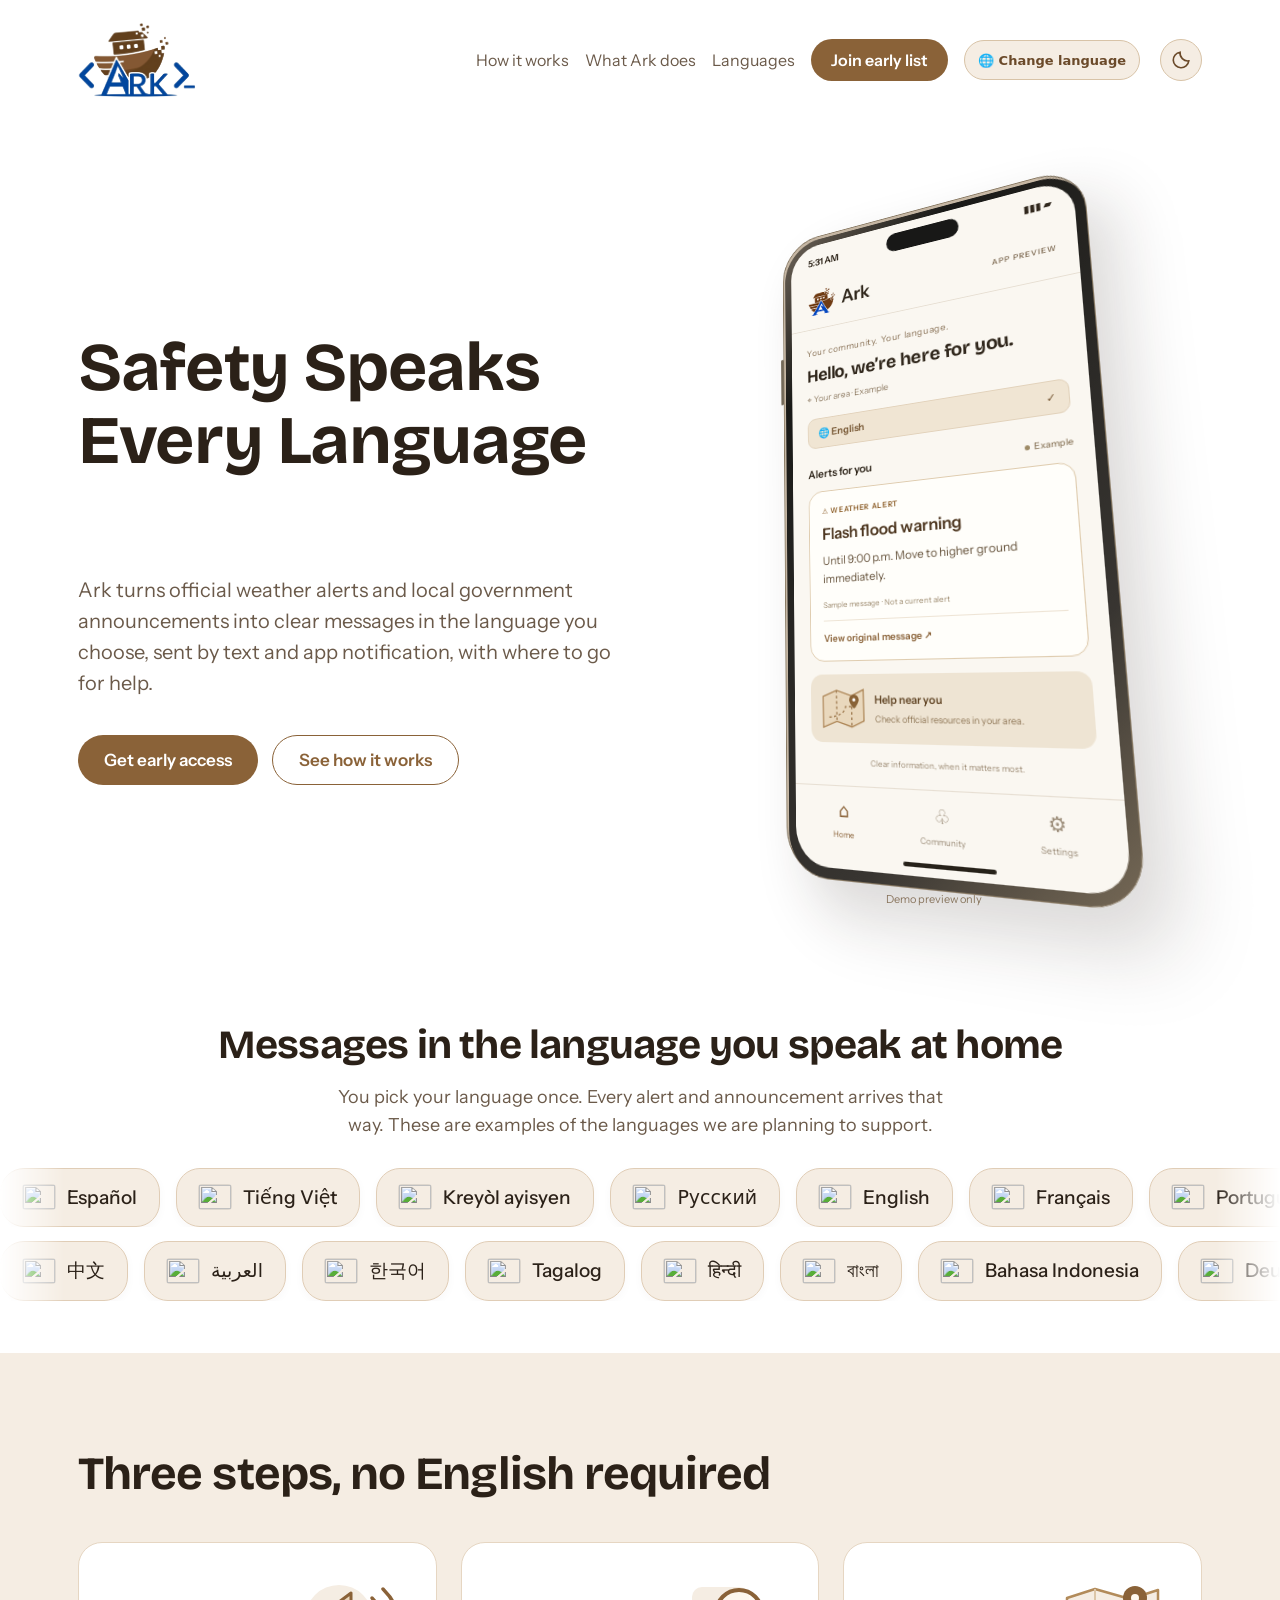
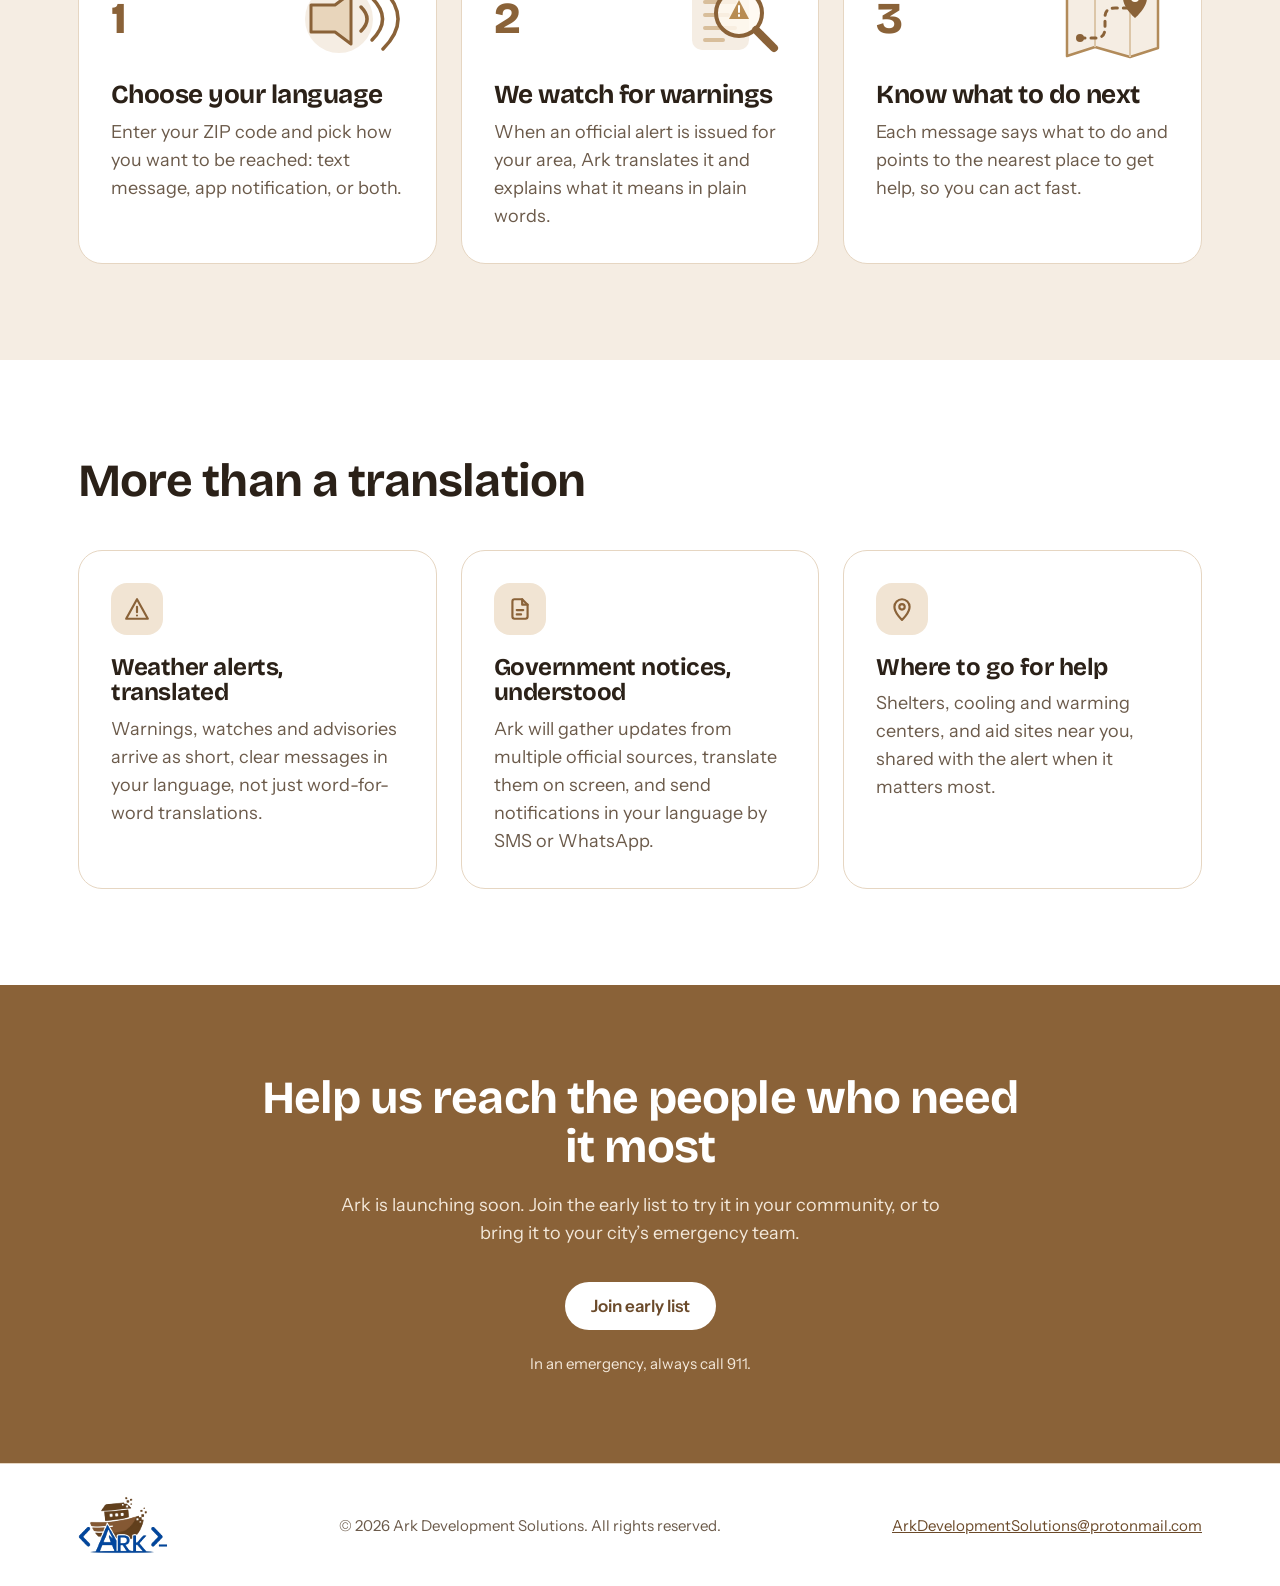
==== commit 3a1d1964: "Expand static website translations to 83 languages and label unavailable languages" ====
--- a/index.html
+++ b/index.html
@@ -603,7 +603,7 @@
   </script>
 
   <script type="__bundler/template">
-"<!DOCTYPE html>\n<html lang=\"en\"><head>\n<meta charset=\"utf-8\">\n<meta name=\"viewport\" content=\"width=device-width, initial-scale=1\">\n<title>Ark: Weather warnings & local aid, in your language<\u002Ftitle>\n<script src=\"fa9ddce7-6b0e-49ff-b3f1-9abe725b7ee6\"><\u002Fscript>\n<meta name=\"hz:slide-selector\" content=\"[data-canvas-width]\"><meta name=\"hz:canvas-width\" content=\"1360\"><meta name=\"hz:canvas-height\" content=\"2800\"><\u002Fhead>\n<body data-canvas-width=\"1360\" data-canvas-height=\"2800\" data-document-role=\"page\" data-label=\"Ark — Home page\">\n<x-dc>\n<helmet>\n<style>/* vietnamese */\n@font-face {\n  font-family: 'Bricolage Grotesque';\n  font-style: normal;\n  font-weight: 600;\n  font-stretch: 100%;\n  font-display: swap;\n  src: url(\"9227b584-334d-416b-acfe-776f8a2c232e\") format('woff2');\n  unicode-range: U+0102-0103, U+0110-0111, U+0128-0129, U+0168-0169, U+01A0-01A1, U+01AF-01B0, U+0300-0301, U+0303-0304, U+0308-0309, U+0323, U+0329, U+1EA0-1EF9, U+20AB;\n}\n/* latin-ext */\n@font-face {\n  font-family: 'Bricolage Grotesque';\n  font-style: normal;\n  font-weight: 600;\n  font-stretch: 100%;\n  font-display: swap;\n  src: url(https://fonts.gstatic.com/s/bricolagegrotesque/v9/3y9H6as8bTXq_nANBjzKo3IeZx8z6up5BeSl5jBNz_19PpbpMXuECpwUxJBOm_OJWiawDVXplDs.woff2) format('woff2');\n  unicode-range: U+0100-02BA, U+02BD-02C5, U+02C7-02CC, U+02CE-02D7, U+02DD-02FF, U+0304, U+0308, U+0329, U+1D00-1DBF, U+1E00-1E9F, U+1EF2-1EFF, U+2020, U+20A0-20AB, U+20AD-20C4, U+2113, U+2C60-2C7F, U+A720-A7FF;\n}\n/* latin */\n@font-face {\n  font-family: 'Bricolage Grotesque';\n  font-style: normal;\n  font-weight: 600;\n  font-stretch: 100%;\n  font-display: swap;\n  src: url(\"f2f855c1-6fe1-4b4f-a1f7-85b82ed3db1e\") format('woff2');\n  unicode-range: U+0000-00FF, U+0131, U+0152-0153, U+02BB-02BC, U+02C6, U+02DA, U+02DC, U+0304, U+0308, U+0329, U+2000-206F, U+20AC, U+2122, U+2191, U+2193, U+2212, U+2215, U+FEFF, U+FFFD;\n}\n/* vietnamese */\n@font-face {\n  font-family: 'Bricolage Grotesque';\n  font-style: normal;\n  font-weight: 700;\n  font-stretch: 100%;\n  font-display: swap;\n  src: url(\"9227b584-334d-416b-acfe-776f8a2c232e\") format('woff2');\n  unicode-range: U+0102-0103, U+0110-0111, U+0128-0129, U+0168-0169, U+01A0-01A1, U+01AF-01B0, U+0300-0301, U+0303-0304, U+0308-0309, U+0323, U+0329, U+1EA0-1EF9, U+20AB;\n}\n/* latin-ext */\n@font-face {\n  font-family: 'Bricolage Grotesque';\n  font-style: normal;\n  font-weight: 700;\n  font-stretch: 100%;\n  font-display: swap;\n  src: url(https://fonts.gstatic.com/s/bricolagegrotesque/v9/3y9H6as8bTXq_nANBjzKo3IeZx8z6up5BeSl5jBNz_19PpbpMXuECpwUxJBOm_OJWiawDVXplDs.woff2) format('woff2');\n  unicode-range: U+0100-02BA, U+02BD-02C5, U+02C7-02CC, U+02CE-02D7, U+02DD-02FF, U+0304, U+0308, U+0329, U+1D00-1DBF, U+1E00-1E9F, U+1EF2-1EFF, U+2020, U+20A0-20AB, U+20AD-20C4, U+2113, U+2C60-2C7F, U+A720-A7FF;\n}\n/* latin */\n@font-face {\n  font-family: 'Bricolage Grotesque';\n  font-style: normal;\n  font-weight: 700;\n  font-stretch: 100%;\n  font-display: swap;\n  src: url(\"f2f855c1-6fe1-4b4f-a1f7-85b82ed3db1e\") format('woff2');\n  unicode-range: U+0000-00FF, U+0131, U+0152-0153, U+02BB-02BC, U+02C6, U+02DA, U+02DC, U+0304, U+0308, U+0329, U+2000-206F, U+20AC, U+2122, U+2191, U+2193, U+2212, U+2215, U+FEFF, U+FFFD;\n}\n/* vietnamese */\n@font-face {\n  font-family: 'Bricolage Grotesque';\n  font-style: normal;\n  font-weight: 800;\n  font-stretch: 100%;\n  font-display: swap;\n  src: url(\"9227b584-334d-416b-acfe-776f8a2c232e\") format('woff2');\n  unicode-range: U+0102-0103, U+0110-0111, U+0128-0129, U+0168-0169, U+01A0-01A1, U+01AF-01B0, U+0300-0301, U+0303-0304, U+0308-0309, U+0323, U+0329, U+1EA0-1EF9, U+20AB;\n}\n/* latin-ext */\n@font-face {\n  font-family: 'Bricolage Grotesque';\n  font-style: normal;\n  font-weight: 800;\n  font-stretch: 100%;\n  font-display: swap;\n  src: url(https://fonts.gstatic.com/s/bricolagegrotesque/v9/3y9H6as8bTXq_nANBjzKo3IeZx8z6up5BeSl5jBNz_19PpbpMXuECpwUxJBOm_OJWiawDVXplDs.woff2) format('woff2');\n  unicode-range: U+0100-02BA, U+02BD-02C5, U+02C7-02CC, U+02CE-02D7, U+02DD-02FF, U+0304, U+0308, U+0329, U+1D00-1DBF, U+1E00-1E9F, U+1EF2-1EFF, U+2020, U+20A0-20AB, U+20AD-20C4, U+2113, U+2C60-2C7F, U+A720-A7FF;\n}\n/* latin */\n@font-face {\n  font-family: 'Bricolage Grotesque';\n  font-style: normal;\n  font-weight: 800;\n  font-stretch: 100%;\n  font-display: swap;\n  src: url(\"f2f855c1-6fe1-4b4f-a1f7-85b82ed3db1e\") format('woff2');\n  unicode-range: U+0000-00FF, U+0131, U+0152-0153, U+02BB-02BC, U+02C6, U+02DA, U+02DC, U+0304, U+0308, U+0329, U+2000-206F, U+20AC, U+2122, U+2191, U+2193, U+2212, U+2215, U+FEFF, U+FFFD;\n}\n/* latin-ext */\n@font-face {\n  font-family: 'Instrument Sans';\n  font-style: normal;\n  font-weight: 400;\n  font-stretch: 100%;\n  font-display: swap;\n  src: url(https://fonts.gstatic.com/s/instrumentsans/v4/pxiTypc9vsFDm051Uf6KVwgkfoSxQ0GsQv8ToedPibnr0She1YmV.woff2) format('woff2');\n  unicode-range: U+0100-02BA, U+02BD-02C5, U+02C7-02CC, U+02CE-02D7, U+02DD-02FF, U+0304, U+0308, U+0329, U+1D00-1DBF, U+1E00-1E9F, U+1EF2-1EFF, U+2020, U+20A0-20AB, U+20AD-20C4, U+2113, U+2C60-2C7F, U+A720-A7FF;\n}\n/* latin */\n@font-face {\n  font-family: 'Instrument Sans';\n  font-style: normal;\n  font-weight: 400;\n  font-stretch: 100%;\n  font-display: swap;\n  src: url(\"6855af76-7ebc-43eb-8201-0a3d1c418795\") format('woff2');\n  unicode-range: U+0000-00FF, U+0131, U+0152-0153, U+02BB-02BC, U+02C6, U+02DA, U+02DC, U+0304, U+0308, U+0329, U+2000-206F, U+20AC, U+2122, U+2191, U+2193, U+2212, U+2215, U+FEFF, U+FFFD;\n}\n/* latin-ext */\n@font-face {\n  font-family: 'Instrument Sans';\n  font-style: normal;\n  font-weight: 500;\n  font-stretch: 100%;\n  font-display: swap;\n  src: url(https://fonts.gstatic.com/s/instrumentsans/v4/pxiTypc9vsFDm051Uf6KVwgkfoSxQ0GsQv8ToedPibnr0She1YmV.woff2) format('woff2');\n  unicode-range: U+0100-02BA, U+02BD-02C5, U+02C7-02CC, U+02CE-02D7, U+02DD-02FF, U+0304, U+0308, U+0329, U+1D00-1DBF, U+1E00-1E9F, U+1EF2-1EFF, U+2020, U+20A0-20AB, U+20AD-20C4, U+2113, U+2C60-2C7F, U+A720-A7FF;\n}\n/* latin */\n@font-face {\n  font-family: 'Instrument Sans';\n  font-style: normal;\n  font-weight: 500;\n  font-stretch: 100%;\n  font-display: swap;\n  src: url(\"6855af76-7ebc-43eb-8201-0a3d1c418795\") format('woff2');\n  unicode-range: U+0000-00FF, U+0131, U+0152-0153, U+02BB-02BC, U+02C6, U+02DA, U+02DC, U+0304, U+0308, U+0329, U+2000-206F, U+20AC, U+2122, U+2191, U+2193, U+2212, U+2215, U+FEFF, U+FFFD;\n}\n/* latin-ext */\n@font-face {\n  font-family: 'Instrument Sans';\n  font-style: normal;\n  font-weight: 600;\n  font-stretch: 100%;\n  font-display: swap;\n  src: url(https://fonts.gstatic.com/s/instrumentsans/v4/pxiTypc9vsFDm051Uf6KVwgkfoSxQ0GsQv8ToedPibnr0She1YmV.woff2) format('woff2');\n  unicode-range: U+0100-02BA, U+02BD-02C5, U+02C7-02CC, U+02CE-02D7, U+02DD-02FF, U+0304, U+0308, U+0329, U+1D00-1DBF, U+1E00-1E9F, U+1EF2-1EFF, U+2020, U+20A0-20AB, U+20AD-20C4, U+2113, U+2C60-2C7F, U+A720-A7FF;\n}\n/* latin */\n@font-face {\n  font-family: 'Instrument Sans';\n  font-style: normal;\n  font-weight: 600;\n  font-stretch: 100%;\n  font-display: swap;\n  src: url(\"6855af76-7ebc-43eb-8201-0a3d1c418795\") format('woff2');\n  unicode-range: U+0000-00FF, U+0131, U+0152-0153, U+02BB-02BC, U+02C6, U+02DA, U+02DC, U+0304, U+0308, U+0329, U+2000-206F, U+20AC, U+2122, U+2191, U+2193, U+2212, U+2215, U+FEFF, U+FFFD;\n}\n<\u002Fstyle>\n<style>\nbody{margin:0;background:#FFFFFF;color:#2B2118;font-family:'Instrument Sans',system-ui,sans-serif;font-size:18px;line-height:1.55}\nh1,h2,h3{font-family:'Bricolage Grotesque','Instrument Sans',system-ui,sans-serif;margin:0;line-height:1.08;letter-spacing:-0.02em}\np{margin:0}\na{color:inherit;text-decoration:none}\n.wrap{max-width:1180px;margin:0 auto;padding:0 28px;box-sizing:border-box}\n.dark{background:#fff;color:#2B2118}.cta .btn{background:#fff;color:#6B4A2A}.cta .input{background:#fff;color:#2B2118;border-color:#fff}\n.nav{display:flex;align-items:center;justify-content:space-between;padding:22px 0}\n.logo{display:flex;align-items:center;gap:10px;font-family:'Bricolage Grotesque',sans-serif;font-weight:800;font-size:26px;color:#2B2118}\n.links{display:flex;gap:30px;align-items:center;font-size:16px;color:#6B5A4A}\n.btn{display:inline-flex;align-items:center;justify-content:center;min-height:48px;padding:0 26px;border-radius:999px;background:#8A6238;color:#fff;font-weight:600;font-size:17px;border:0;cursor:pointer;font-family:inherit}\n.btn.ghost{background:transparent;color:#8A6238;border:1.5px solid #8A6238}\n.hero{display:grid;grid-template-columns:repeat(auto-fit,minmax(320px,1fr));gap:56px;align-items:center;padding:56px 0 96px}\n.eyebrow{font-size:14px;font-weight:600;letter-spacing:.12em;text-transform:uppercase;color:#8A6238}\n.phone{width:310px;max-width:100%;margin:0 auto;background:#F5EDE3;border:1.5px solid #E0CDB6;border-radius:36px;padding:22px 18px 26px;box-sizing:border-box}\n.pill{display:inline-block;font-size:12px;font-weight:600;letter-spacing:.06em;text-transform:uppercase;padding:4px 10px;border-radius:999px}\n.bubble{border-radius:20px;padding:14px 16px;font-size:15.5px;line-height:1.45}\n.chips{display:flex;flex-wrap:wrap;gap:12px;justify-content:center}\n.chip{padding:12px 22px;border-radius:999px;background:#F5EDE3;border:1.5px solid #E0CDB6;font-size:19px;font-weight:500}\n.grid{display:grid;grid-template-columns:repeat(auto-fit,minmax(260px,1fr));gap:24px}\n.card{background:#fff;border:1.5px solid #E6D6C2;border-radius:24px;padding:32px}\n.num{font-family:'Bricolage Grotesque',sans-serif;font-weight:800;font-size:44px;color:#8A6238;line-height:1}\n.icon{width:52px;height:52px;border-radius:16px;background:#F1E4D3;display:flex;align-items:center;justify-content:center;margin-bottom:20px}\n.muted{color:#6B5A4A}\n.input{min-height:48px;padding:0 20px;border-radius:999px;border:1.5px solid #fff;background:#fff;color:#2B2118;font-size:17px;font-family:inherit;min-width:260px;flex:1;box-sizing:border-box}\n.rot{display:grid}.rot span{grid-area:1/1;opacity:0;animation:rot 28s linear infinite}.rot span:first-child{opacity:1}\n@keyframes rot{0%{opacity:0}1.5%{opacity:1}11%{opacity:1}12.5%{opacity:0}100%{opacity:0}}\n@media (prefers-reduced-motion:reduce){.rot span{animation:none}.rot span:not(:first-child){opacity:0}}\n@media (max-width:700px){.links a{display:none}.phone{margin-top:8px}}\n<\u002Fstyle>\n<\u002Fhelmet>\n\n<header class=\"dark\">\n<div class=\"wrap\">\n<div class=\"nav\">\n<span class=\"logo ark-header-logo\"><img src=\"./ark-logo-cursor-clear.svg\" alt=\"Ark\" style=\"height:76px;width:auto\"><\u002Fspan>\n<nav class=\"links\"><a href=\"#how\">How it works<\u002Fa><a href=\"#features\">What Ark does<\u002Fa><a href=\"#languages\">Languages<\u002Fa><a class=\"btn\" href=\"#join\" style=\"min-height:42px;padding:0 20px;font-size:16px;color:#fff\">Join early list<\u002Fa><button class=\"ark-change-language\" type=\"button\" aria-label=\"Change website language\" style=\"margin-right:4px\">🌐 Change language<\u002Fbutton><button class=\"ark-theme-toggle\" type=\"button\" aria-label=\"Switch theme\">Dark mode<\u002Fbutton><\u002Fnav>\n<\u002Fdiv>\n\n<section class=\"hero\" id=\"top\">\n<div>\n\n<h1 style=\"font-size:clamp(40px,6vw,68px);color:#2B2118;margin-top:18px\" class=\"rot\"><span lang=\"en\" dir=\"ltr\" style=\"animation-delay:0s\">Safety Speaks Every Language<\u002Fspan><span lang=\"es\" aria-hidden=\"true\" dir=\"ltr\" style=\"animation-delay:4s\">La seguridad habla todos los idiomas<\u002Fspan><span lang=\"zh\" aria-hidden=\"true\" dir=\"ltr\" style=\"animation-delay:8s\">安全，说每一种语言<\u002Fspan><span lang=\"vi\" aria-hidden=\"true\" dir=\"ltr\" style=\"animation-delay:12s\">An toàn nói mọi ngôn ngữ<\u002Fspan><span lang=\"ar\" dir=\"rtl\" aria-hidden=\"true\" style=\"animation-delay:16s\">السلامة تتحدث كل اللغات<\u002Fspan><span lang=\"ht\" aria-hidden=\"true\" dir=\"ltr\" style=\"animation-delay:20s\">Sekirite pale tout lang<\u002Fspan><span lang=\"ko\" aria-hidden=\"true\" dir=\"ltr\" style=\"animation-delay:24s\">안전은 모든 언어로 말합니다<\u002Fspan><span lang=\"ru\" aria-hidden=\"true\" dir=\"ltr\" style=\"animation-delay:28s\">Безопасность говорит на всех языках<\u002Fspan><span lang=\"tl\" aria-hidden=\"true\" dir=\"ltr\" style=\"animation-delay:32s\">Kaligtasan sa bawat wika<\u002Fspan><\u002Fh1>\n<p style=\"font-size:20px;color:#6B5A4A;margin-top:24px;max-width:540px\">Ark turns official weather alerts and local government announcements into clear messages in the language you choose, sent by text and app notification, with where to go for help.<\u002Fp>\n<div style=\"display:flex;flex-wrap:wrap;gap:14px;margin-top:36px\"><a class=\"btn\" href=\"#join\">Get early access<\u002Fa><a class=\"btn ghost\" href=\"#how\">See how it works<\u002Fa><\u002Fdiv>\n<\u002Fdiv>\n\n<div class=\"ark-device-stage\"><div class=\"ark-device\" role=\"img\" aria-label=\"Ark mobile app concept preview showing a sample Spanish flood alert, language preferences, and official local resources\">\n<div class=\"ark-screen\"><div class=\"ark-statusbar\"><span>9:41<\u002Fspan><span aria-hidden=\"true\">▮▮▮ ▰<\u002Fspan><\u002Fdiv><div class=\"ark-island\"><\u002Fdiv>\n<div class=\"ark-apphead\"><img src=\"./ark-favicon-v6.svg\" alt=\"\" width=\"36\" height=\"36\"><strong>Ark<\u002Fstrong><span class=\"ark-preview-label\">APP PREVIEW<\u002Fspan><\u002Fdiv>\n<div class=\"ark-appbody\"><div class=\"ark-appgreeting\">Tu comunidad. Tu idioma.<\u002Fdiv><h3>Hola, estamos contigo.<\u002Fh3><div class=\"ark-location\">⌖ Tu zona · Ejemplo<\u002Fdiv>\n<div class=\"ark-language-chip\">🌐 Español <span>✓<\u002Fspan><\u002Fdiv><div class=\"ark-alert-heading\"><span>Alertas para ti<\u002Fspan><span class=\"ark-live-dot\">Ejemplo<\u002Fspan><\u002Fdiv>\n<div class=\"ark-alert-card\"><div class=\"ark-alert-tag\">⚠ ALERTA METEOROLÓGICA<\u002Fdiv><h4>Alerta de inundación repentina<\u002Fh4><div class=\"ark-alert-message\">Hasta las 9:00 p. m. Vaya de inmediato a un lugar más alto.<\u002Fdiv><div class=\"ark-alert-source\">Mensaje de ejemplo · No es una alerta actual<\u002Fdiv><div class=\"ark-original-label\">Ver mensaje original ↗<\u002Fdiv><\u002Fdiv>\n<div class=\"ark-help-card\"><div class=\"ark-map-mini\" aria-hidden=\"true\"><svg viewBox=\"0 0 80 70\"><path d=\"m6 18 23-9 25 8 20-9v46l-20 9-25-8-23 9Z\" fill=\"#E9D8BD\" stroke=\"#AD8555\" stroke-width=\"2\"/><path d=\"M29 9v46m25-38v46M16 49q25-2 28-16h17\" fill=\"none\" stroke=\"#9A7448\" stroke-width=\"2\" stroke-dasharray=\"4 4\"/><path d=\"M58 15a8 8 0 0 0-8 8c0 6 8 13 8 13s8-7 8-13a8 8 0 0 0-8-8\" fill=\"#896236\"/><circle cx=\"58\" cy=\"23\" r=\"2.5\" fill=\"white\"/><\u002Fsvg><\u002Fdiv><div><strong>Ayuda cerca de ti<\u002Fstrong><span>Consulta los recursos oficiales de tu localidad.<\u002Fspan><\u002Fdiv><\u002Fdiv>\n<div class=\"ark-appfootnote\">Información clara, cuando más importa.<\u002Fdiv><\u002Fdiv>\n<div class=\"ark-appnav\" aria-hidden=\"true\"><span class=\"ark-nav-active\">⌂<small>Inicio<\u002Fsmall><\u002Fspan><span>♧<small>Comunidad<\u002Fsmall><\u002Fspan><span>⚙<small>Ajustes<\u002Fsmall><\u002Fspan><\u002Fdiv><div class=\"ark-homebar\"><\u002Fdiv><\u002Fdiv><\u002Fdiv><div class=\"ark-device-caption\">Demo preview only<\u002Fdiv><\u002Fdiv>\n<\u002Fsection>\n<\u002Fdiv>\n<\u002Fheader>\n\n<section id=\"languages\" style=\"padding:72px 0 8px\">\n<div class=\"wrap\" style=\"text-align:center\">\n<h2 style=\"font-size:clamp(28px,4vw,40px)\">Messages in the language you speak at home<\u002Fh2>\n<p class=\"muted\" style=\"margin:16px auto 32px;max-width:620px\">You pick your language once. Every alert and announcement arrives that way. These are examples of the languages we are planning to support.<\u002Fp>\n<div class=\"ark-language-marquee\" aria-label=\"Examples of planned languages\"><div class=\"ark-language-row\"><div class=\"ark-language-track\"><div class=\"ark-language-group\"><span class=\"chip\"><img class=\"ark-country-flag\" src=\"https://flagcdn.com/es.svg\" alt=\"\" aria-hidden=\"true\" width=\"28\" height=\"20\" loading=\"lazy\" decoding=\"async\" referrerpolicy=\"no-referrer\"><span>Español<\u002Fspan><\u002Fspan><span class=\"chip\"><img class=\"ark-country-flag\" src=\"https://flagcdn.com/vn.svg\" alt=\"\" aria-hidden=\"true\" width=\"28\" height=\"20\" loading=\"lazy\" decoding=\"async\" referrerpolicy=\"no-referrer\"><span>Tiếng Việt<\u002Fspan><\u002Fspan><span class=\"chip\"><img class=\"ark-country-flag\" src=\"https://flagcdn.com/ht.svg\" alt=\"\" aria-hidden=\"true\" width=\"28\" height=\"20\" loading=\"lazy\" decoding=\"async\" referrerpolicy=\"no-referrer\"><span>Kreyòl ayisyen<\u002Fspan><\u002Fspan><span class=\"chip\"><img class=\"ark-country-flag\" src=\"https://flagcdn.com/ru.svg\" alt=\"\" aria-hidden=\"true\" width=\"28\" height=\"20\" loading=\"lazy\" decoding=\"async\" referrerpolicy=\"no-referrer\"><span>Русский<\u002Fspan><\u002Fspan><span class=\"chip\"><img class=\"ark-country-flag\" src=\"https://flagcdn.com/us.svg\" alt=\"\" aria-hidden=\"true\" width=\"28\" height=\"20\" loading=\"lazy\" decoding=\"async\" referrerpolicy=\"no-referrer\"><span>English<\u002Fspan><\u002Fspan><span class=\"chip\"><img class=\"ark-country-flag\" src=\"https://flagcdn.com/fr.svg\" alt=\"\" aria-hidden=\"true\" width=\"28\" height=\"20\" loading=\"lazy\" decoding=\"async\" referrerpolicy=\"no-referrer\"><span>Français<\u002Fspan><\u002Fspan><span class=\"chip\"><img class=\"ark-country-flag\" src=\"https://flagcdn.com/br.svg\" alt=\"\" aria-hidden=\"true\" width=\"28\" height=\"20\" loading=\"lazy\" decoding=\"async\" referrerpolicy=\"no-referrer\"><span>Português<\u002Fspan><\u002Fspan><span class=\"chip\"><img class=\"ark-country-flag\" src=\"https://flagcdn.com/pk.svg\" alt=\"\" aria-hidden=\"true\" width=\"28\" height=\"20\" loading=\"lazy\" decoding=\"async\" referrerpolicy=\"no-referrer\"><span>اردو<\u002Fspan><\u002Fspan><span class=\"chip\"><img class=\"ark-country-flag\" src=\"https://flagcdn.com/jp.svg\" alt=\"\" aria-hidden=\"true\" width=\"28\" height=\"20\" loading=\"lazy\" decoding=\"async\" referrerpolicy=\"no-referrer\"><span>日本語<\u002Fspan><\u002Fspan><span class=\"chip\"><img class=\"ark-country-flag\" src=\"https://flagcdn.com/in.svg\" alt=\"\" aria-hidden=\"true\" width=\"28\" height=\"20\" loading=\"lazy\" decoding=\"async\" referrerpolicy=\"no-referrer\"><span>తెలుగు<\u002Fspan><\u002Fspan><span class=\"chip\"><img class=\"ark-country-flag\" src=\"https://flagcdn.com/tr.svg\" alt=\"\" aria-hidden=\"true\" width=\"28\" height=\"20\" loading=\"lazy\" decoding=\"async\" referrerpolicy=\"no-referrer\"><span>Türkçe<\u002Fspan><\u002Fspan><span class=\"chip\"><img class=\"ark-country-flag\" src=\"https://flagcdn.com/tz.svg\" alt=\"\" aria-hidden=\"true\" width=\"28\" height=\"20\" loading=\"lazy\" decoding=\"async\" referrerpolicy=\"no-referrer\"><span>Kiswahili<\u002Fspan><\u002Fspan><span class=\"chip\"><img class=\"ark-country-flag\" src=\"https://flagcdn.com/ir.svg\" alt=\"\" aria-hidden=\"true\" width=\"28\" height=\"20\" loading=\"lazy\" decoding=\"async\" referrerpolicy=\"no-referrer\"><span>فارسی<\u002Fspan><\u002Fspan><span class=\"chip\"><img class=\"ark-country-flag\" src=\"https://flagcdn.com/id.svg\" alt=\"\" aria-hidden=\"true\" width=\"28\" height=\"20\" loading=\"lazy\" decoding=\"async\" referrerpolicy=\"no-referrer\"><span>Basa Jawa<\u002Fspan><\u002Fspan><span class=\"chip\"><img class=\"ark-country-flag\" src=\"https://flagcdn.com/in.svg\" alt=\"\" aria-hidden=\"true\" width=\"28\" height=\"20\" loading=\"lazy\" decoding=\"async\" referrerpolicy=\"no-referrer\"><span>ગુજરાતી<\u002Fspan><\u002Fspan><span class=\"chip\"><img class=\"ark-country-flag\" src=\"https://flagcdn.com/in.svg\" alt=\"\" aria-hidden=\"true\" width=\"28\" height=\"20\" loading=\"lazy\" decoding=\"async\" referrerpolicy=\"no-referrer\"><span>ಕನ್ನಡ<\u002Fspan><\u002Fspan><span class=\"chip\"><img class=\"ark-country-flag\" src=\"https://flagcdn.com/pl.svg\" alt=\"\" aria-hidden=\"true\" width=\"28\" height=\"20\" loading=\"lazy\" decoding=\"async\" referrerpolicy=\"no-referrer\"><span>Polski<\u002Fspan><\u002Fspan><span class=\"chip\"><img class=\"ark-country-flag\" src=\"https://flagcdn.com/cd.svg\" alt=\"\" aria-hidden=\"true\" width=\"28\" height=\"20\" loading=\"lazy\" decoding=\"async\" referrerpolicy=\"no-referrer\"><span>Lingála<\u002Fspan><\u002Fspan><span class=\"chip\"><img class=\"ark-country-flag\" src=\"https://flagcdn.com/ua.svg\" alt=\"\" aria-hidden=\"true\" width=\"28\" height=\"20\" loading=\"lazy\" decoding=\"async\" referrerpolicy=\"no-referrer\"><span>Українська<\u002Fspan><\u002Fspan><span class=\"chip\"><img class=\"ark-country-flag\" src=\"https://flagcdn.com/pk.svg\" alt=\"\" aria-hidden=\"true\" width=\"28\" height=\"20\" loading=\"lazy\" decoding=\"async\" referrerpolicy=\"no-referrer\"><span>سنڌي<\u002Fspan><\u002Fspan><span class=\"chip\"><img class=\"ark-country-flag\" src=\"https://flagcdn.com/my.svg\" alt=\"\" aria-hidden=\"true\" width=\"28\" height=\"20\" loading=\"lazy\" decoding=\"async\" referrerpolicy=\"no-referrer\"><span>Bahasa Melayu<\u002Fspan><\u002Fspan><span class=\"chip\"><img class=\"ark-country-flag\" src=\"https://flagcdn.com/za.svg\" alt=\"\" aria-hidden=\"true\" width=\"28\" height=\"20\" loading=\"lazy\" decoding=\"async\" referrerpolicy=\"no-referrer\"><span>isiZulu<\u002Fspan><\u002Fspan><span class=\"chip\"><img class=\"ark-country-flag\" src=\"https://flagcdn.com/ro.svg\" alt=\"\" aria-hidden=\"true\" width=\"28\" height=\"20\" loading=\"lazy\" decoding=\"async\" referrerpolicy=\"no-referrer\"><span>Română<\u002Fspan><\u002Fspan><span class=\"chip\"><img class=\"ark-country-flag\" src=\"https://flagcdn.com/et.svg\" alt=\"\" aria-hidden=\"true\" width=\"28\" height=\"20\" loading=\"lazy\" decoding=\"async\" referrerpolicy=\"no-referrer\"><span>Afaan Oromoo<\u002Fspan><\u002Fspan><span class=\"chip\"><img class=\"ark-country-flag\" src=\"https://flagcdn.com/se.svg\" alt=\"\" aria-hidden=\"true\" width=\"28\" height=\"20\" loading=\"lazy\" decoding=\"async\" referrerpolicy=\"no-referrer\"><span>Svenska<\u002Fspan><\u002Fspan><\u002Fdiv><div class=\"ark-language-group\" aria-hidden=\"true\"><span class=\"chip\"><img class=\"ark-country-flag\" src=\"https://flagcdn.com/es.svg\" alt=\"\" aria-hidden=\"true\" width=\"28\" height=\"20\" loading=\"lazy\" decoding=\"async\" referrerpolicy=\"no-referrer\"><span>Español<\u002Fspan><\u002Fspan><span class=\"chip\"><img class=\"ark-country-flag\" src=\"https://flagcdn.com/vn.svg\" alt=\"\" aria-hidden=\"true\" width=\"28\" height=\"20\" loading=\"lazy\" decoding=\"async\" referrerpolicy=\"no-referrer\"><span>Tiếng Việt<\u002Fspan><\u002Fspan><span class=\"chip\"><img class=\"ark-country-flag\" src=\"https://flagcdn.com/ht.svg\" alt=\"\" aria-hidden=\"true\" width=\"28\" height=\"20\" loading=\"lazy\" decoding=\"async\" referrerpolicy=\"no-referrer\"><span>Kreyòl ayisyen<\u002Fspan><\u002Fspan><span class=\"chip\"><img class=\"ark-country-flag\" src=\"https://flagcdn.com/ru.svg\" alt=\"\" aria-hidden=\"true\" width=\"28\" height=\"20\" loading=\"lazy\" decoding=\"async\" referrerpolicy=\"no-referrer\"><span>Русский<\u002Fspan><\u002Fspan><span class=\"chip\"><img class=\"ark-country-flag\" src=\"https://flagcdn.com/us.svg\" alt=\"\" aria-hidden=\"true\" width=\"28\" height=\"20\" loading=\"lazy\" decoding=\"async\" referrerpolicy=\"no-referrer\"><span>English<\u002Fspan><\u002Fspan><span class=\"chip\"><img class=\"ark-country-flag\" src=\"https://flagcdn.com/fr.svg\" alt=\"\" aria-hidden=\"true\" width=\"28\" height=\"20\" loading=\"lazy\" decoding=\"async\" referrerpolicy=\"no-referrer\"><span>Français<\u002Fspan><\u002Fspan><span class=\"chip\"><img class=\"ark-country-flag\" src=\"https://flagcdn.com/br.svg\" alt=\"\" aria-hidden=\"true\" width=\"28\" height=\"20\" loading=\"lazy\" decoding=\"async\" referrerpolicy=\"no-referrer\"><span>Português<\u002Fspan><\u002Fspan><span class=\"chip\"><img class=\"ark-country-flag\" src=\"https://flagcdn.com/pk.svg\" alt=\"\" aria-hidden=\"true\" width=\"28\" height=\"20\" loading=\"lazy\" decoding=\"async\" referrerpolicy=\"no-referrer\"><span>اردو<\u002Fspan><\u002Fspan><span class=\"chip\"><img class=\"ark-country-flag\" src=\"https://flagcdn.com/jp.svg\" alt=\"\" aria-hidden=\"true\" width=\"28\" height=\"20\" loading=\"lazy\" decoding=\"async\" referrerpolicy=\"no-referrer\"><span>日本語<\u002Fspan><\u002Fspan><span class=\"chip\"><img class=\"ark-country-flag\" src=\"https://flagcdn.com/in.svg\" alt=\"\" aria-hidden=\"true\" width=\"28\" height=\"20\" loading=\"lazy\" decoding=\"async\" referrerpolicy=\"no-referrer\"><span>తెలుగు<\u002Fspan><\u002Fspan><span class=\"chip\"><img class=\"ark-country-flag\" src=\"https://flagcdn.com/tr.svg\" alt=\"\" aria-hidden=\"true\" width=\"28\" height=\"20\" loading=\"lazy\" decoding=\"async\" referrerpolicy=\"no-referrer\"><span>Türkçe<\u002Fspan><\u002Fspan><span class=\"chip\"><img class=\"ark-country-flag\" src=\"https://flagcdn.com/tz.svg\" alt=\"\" aria-hidden=\"true\" width=\"28\" height=\"20\" loading=\"lazy\" decoding=\"async\" referrerpolicy=\"no-referrer\"><span>Kiswahili<\u002Fspan><\u002Fspan><span class=\"chip\"><img class=\"ark-country-flag\" src=\"https://flagcdn.com/ir.svg\" alt=\"\" aria-hidden=\"true\" width=\"28\" height=\"20\" loading=\"lazy\" decoding=\"async\" referrerpolicy=\"no-referrer\"><span>فارسی<\u002Fspan><\u002Fspan><span class=\"chip\"><img class=\"ark-country-flag\" src=\"https://flagcdn.com/id.svg\" alt=\"\" aria-hidden=\"true\" width=\"28\" height=\"20\" loading=\"lazy\" decoding=\"async\" referrerpolicy=\"no-referrer\"><span>Basa Jawa<\u002Fspan><\u002Fspan><span class=\"chip\"><img class=\"ark-country-flag\" src=\"https://flagcdn.com/in.svg\" alt=\"\" aria-hidden=\"true\" width=\"28\" height=\"20\" loading=\"lazy\" decoding=\"async\" referrerpolicy=\"no-referrer\"><span>ગુજરાતી<\u002Fspan><\u002Fspan><span class=\"chip\"><img class=\"ark-country-flag\" src=\"https://flagcdn.com/in.svg\" alt=\"\" aria-hidden=\"true\" width=\"28\" height=\"20\" loading=\"lazy\" decoding=\"async\" referrerpolicy=\"no-referrer\"><span>ಕನ್ನಡ<\u002Fspan><\u002Fspan><span class=\"chip\"><img class=\"ark-country-flag\" src=\"https://flagcdn.com/pl.svg\" alt=\"\" aria-hidden=\"true\" width=\"28\" height=\"20\" loading=\"lazy\" decoding=\"async\" referrerpolicy=\"no-referrer\"><span>Polski<\u002Fspan><\u002Fspan><span class=\"chip\"><img class=\"ark-country-flag\" src=\"https://flagcdn.com/cd.svg\" alt=\"\" aria-hidden=\"true\" width=\"28\" height=\"20\" loading=\"lazy\" decoding=\"async\" referrerpolicy=\"no-referrer\"><span>Lingála<\u002Fspan><\u002Fspan><span class=\"chip\"><img class=\"ark-country-flag\" src=\"https://flagcdn.com/ua.svg\" alt=\"\" aria-hidden=\"true\" width=\"28\" height=\"20\" loading=\"lazy\" decoding=\"async\" referrerpolicy=\"no-referrer\"><span>Українська<\u002Fspan><\u002Fspan><span class=\"chip\"><img class=\"ark-country-flag\" src=\"https://flagcdn.com/pk.svg\" alt=\"\" aria-hidden=\"true\" width=\"28\" height=\"20\" loading=\"lazy\" decoding=\"async\" referrerpolicy=\"no-referrer\"><span>سنڌي<\u002Fspan><\u002Fspan><span class=\"chip\"><img class=\"ark-country-flag\" src=\"https://flagcdn.com/my.svg\" alt=\"\" aria-hidden=\"true\" width=\"28\" height=\"20\" loading=\"lazy\" decoding=\"async\" referrerpolicy=\"no-referrer\"><span>Bahasa Melayu<\u002Fspan><\u002Fspan><span class=\"chip\"><img class=\"ark-country-flag\" src=\"https://flagcdn.com/za.svg\" alt=\"\" aria-hidden=\"true\" width=\"28\" height=\"20\" loading=\"lazy\" decoding=\"async\" referrerpolicy=\"no-referrer\"><span>isiZulu<\u002Fspan><\u002Fspan><span class=\"chip\"><img class=\"ark-country-flag\" src=\"https://flagcdn.com/ro.svg\" alt=\"\" aria-hidden=\"true\" width=\"28\" height=\"20\" loading=\"lazy\" decoding=\"async\" referrerpolicy=\"no-referrer\"><span>Română<\u002Fspan><\u002Fspan><span class=\"chip\"><img class=\"ark-country-flag\" src=\"https://flagcdn.com/et.svg\" alt=\"\" aria-hidden=\"true\" width=\"28\" height=\"20\" loading=\"lazy\" decoding=\"async\" referrerpolicy=\"no-referrer\"><span>Afaan Oromoo<\u002Fspan><\u002Fspan><span class=\"chip\"><img class=\"ark-country-flag\" src=\"https://flagcdn.com/se.svg\" alt=\"\" aria-hidden=\"true\" width=\"28\" height=\"20\" loading=\"lazy\" decoding=\"async\" referrerpolicy=\"no-referrer\"><span>Svenska<\u002Fspan><\u002Fspan><\u002Fdiv><\u002Fdiv><\u002Fdiv><div class=\"ark-language-row\"><div class=\"ark-language-track reverse\"><div class=\"ark-language-group\"><span class=\"chip\"><img class=\"ark-country-flag\" src=\"https://flagcdn.com/cn.svg\" alt=\"\" aria-hidden=\"true\" width=\"28\" height=\"20\" loading=\"lazy\" decoding=\"async\" referrerpolicy=\"no-referrer\"><span>中文<\u002Fspan><\u002Fspan><span class=\"chip\"><img class=\"ark-country-flag\" src=\"https://flagcdn.com/sa.svg\" alt=\"\" aria-hidden=\"true\" width=\"28\" height=\"20\" loading=\"lazy\" decoding=\"async\" referrerpolicy=\"no-referrer\"><span>العربية<\u002Fspan><\u002Fspan><span class=\"chip\"><img class=\"ark-country-flag\" src=\"https://flagcdn.com/kr.svg\" alt=\"\" aria-hidden=\"true\" width=\"28\" height=\"20\" loading=\"lazy\" decoding=\"async\" referrerpolicy=\"no-referrer\"><span>한국어<\u002Fspan><\u002Fspan><span class=\"chip\"><img class=\"ark-country-flag\" src=\"https://flagcdn.com/ph.svg\" alt=\"\" aria-hidden=\"true\" width=\"28\" height=\"20\" loading=\"lazy\" decoding=\"async\" referrerpolicy=\"no-referrer\"><span>Tagalog<\u002Fspan><\u002Fspan><span class=\"chip\"><img class=\"ark-country-flag\" src=\"https://flagcdn.com/in.svg\" alt=\"\" aria-hidden=\"true\" width=\"28\" height=\"20\" loading=\"lazy\" decoding=\"async\" referrerpolicy=\"no-referrer\"><span>हिन्दी<\u002Fspan><\u002Fspan><span class=\"chip\"><img class=\"ark-country-flag\" src=\"https://flagcdn.com/bd.svg\" alt=\"\" aria-hidden=\"true\" width=\"28\" height=\"20\" loading=\"lazy\" decoding=\"async\" referrerpolicy=\"no-referrer\"><span>বাংলা<\u002Fspan><\u002Fspan><span class=\"chip\"><img class=\"ark-country-flag\" src=\"https://flagcdn.com/id.svg\" alt=\"\" aria-hidden=\"true\" width=\"28\" height=\"20\" loading=\"lazy\" decoding=\"async\" referrerpolicy=\"no-referrer\"><span>Bahasa Indonesia<\u002Fspan><\u002Fspan><span class=\"chip\"><img class=\"ark-country-flag\" src=\"https://flagcdn.com/de.svg\" alt=\"\" aria-hidden=\"true\" width=\"28\" height=\"20\" loading=\"lazy\" decoding=\"async\" referrerpolicy=\"no-referrer\"><span>Deutsch<\u002Fspan><\u002Fspan><span class=\"chip\"><img class=\"ark-country-flag\" src=\"https://flagcdn.com/in.svg\" alt=\"\" aria-hidden=\"true\" width=\"28\" height=\"20\" loading=\"lazy\" decoding=\"async\" referrerpolicy=\"no-referrer\"><span>मराठी<\u002Fspan><\u002Fspan><span class=\"chip\"><img class=\"ark-country-flag\" src=\"https://flagcdn.com/ng.svg\" alt=\"\" aria-hidden=\"true\" width=\"28\" height=\"20\" loading=\"lazy\" decoding=\"async\" referrerpolicy=\"no-referrer\"><span>Hausa<\u002Fspan><\u002Fspan><span class=\"chip\"><img class=\"ark-country-flag\" src=\"https://flagcdn.com/in.svg\" alt=\"\" aria-hidden=\"true\" width=\"28\" height=\"20\" loading=\"lazy\" decoding=\"async\" referrerpolicy=\"no-referrer\"><span>ਪੰਜਾਬੀ<\u002Fspan><\u002Fspan><span class=\"chip\"><img class=\"ark-country-flag\" src=\"https://flagcdn.com/in.svg\" alt=\"\" aria-hidden=\"true\" width=\"28\" height=\"20\" loading=\"lazy\" decoding=\"async\" referrerpolicy=\"no-referrer\"><span>தமிழ்<\u002Fspan><\u002Fspan><span class=\"chip\"><img class=\"ark-country-flag\" src=\"https://flagcdn.com/th.svg\" alt=\"\" aria-hidden=\"true\" width=\"28\" height=\"20\" loading=\"lazy\" decoding=\"async\" referrerpolicy=\"no-referrer\"><span>ไทย<\u002Fspan><\u002Fspan><span class=\"chip\"><img class=\"ark-country-flag\" src=\"https://flagcdn.com/it.svg\" alt=\"\" aria-hidden=\"true\" width=\"28\" height=\"20\" loading=\"lazy\" decoding=\"async\" referrerpolicy=\"no-referrer\"><span>Italiano<\u002Fspan><\u002Fspan><span class=\"chip\"><img class=\"ark-country-flag\" src=\"https://flagcdn.com/et.svg\" alt=\"\" aria-hidden=\"true\" width=\"28\" height=\"20\" loading=\"lazy\" decoding=\"async\" referrerpolicy=\"no-referrer\"><span>አማርኛ<\u002Fspan><\u002Fspan><span class=\"chip\"><img class=\"ark-country-flag\" src=\"https://flagcdn.com/ng.svg\" alt=\"\" aria-hidden=\"true\" width=\"28\" height=\"20\" loading=\"lazy\" decoding=\"async\" referrerpolicy=\"no-referrer\"><span>Yorùbá<\u002Fspan><\u002Fspan><span class=\"chip\"><img class=\"ark-country-flag\" src=\"https://flagcdn.com/mm.svg\" alt=\"\" aria-hidden=\"true\" width=\"28\" height=\"20\" loading=\"lazy\" decoding=\"async\" referrerpolicy=\"no-referrer\"><span>မြန်မာ<\u002Fspan><\u002Fspan><span class=\"chip\"><img class=\"ark-country-flag\" src=\"https://flagcdn.com/in.svg\" alt=\"\" aria-hidden=\"true\" width=\"28\" height=\"20\" loading=\"lazy\" decoding=\"async\" referrerpolicy=\"no-referrer\"><span>ଓଡ଼ିଆ<\u002Fspan><\u002Fspan><span class=\"chip\"><img class=\"ark-country-flag\" src=\"https://flagcdn.com/in.svg\" alt=\"\" aria-hidden=\"true\" width=\"28\" height=\"20\" loading=\"lazy\" decoding=\"async\" referrerpolicy=\"no-referrer\"><span>മലയാളം<\u002Fspan><\u002Fspan><span class=\"chip\"><img class=\"ark-country-flag\" src=\"https://flagcdn.com/np.svg\" alt=\"\" aria-hidden=\"true\" width=\"28\" height=\"20\" loading=\"lazy\" decoding=\"async\" referrerpolicy=\"no-referrer\"><span>नेपाली<\u002Fspan><\u002Fspan><span class=\"chip\"><img class=\"ark-country-flag\" src=\"https://flagcdn.com/uz.svg\" alt=\"\" aria-hidden=\"true\" width=\"28\" height=\"20\" loading=\"lazy\" decoding=\"async\" referrerpolicy=\"no-referrer\"><span>O‘zbekcha<\u002Fspan><\u002Fspan><span class=\"chip\"><img class=\"ark-country-flag\" src=\"https://flagcdn.com/nl.svg\" alt=\"\" aria-hidden=\"true\" width=\"28\" height=\"20\" loading=\"lazy\" decoding=\"async\" referrerpolicy=\"no-referrer\"><span>Nederlands<\u002Fspan><\u002Fspan><span class=\"chip\"><img class=\"ark-country-flag\" src=\"https://flagcdn.com/so.svg\" alt=\"\" aria-hidden=\"true\" width=\"28\" height=\"20\" loading=\"lazy\" decoding=\"async\" referrerpolicy=\"no-referrer\"><span>Soomaali<\u002Fspan><\u002Fspan><span class=\"chip\"><img class=\"ark-country-flag\" src=\"https://flagcdn.com/ng.svg\" alt=\"\" aria-hidden=\"true\" width=\"28\" height=\"20\" loading=\"lazy\" decoding=\"async\" referrerpolicy=\"no-referrer\"><span>Igbo<\u002Fspan><\u002Fspan><span class=\"chip\"><img class=\"ark-country-flag\" src=\"https://flagcdn.com/gr.svg\" alt=\"\" aria-hidden=\"true\" width=\"28\" height=\"20\" loading=\"lazy\" decoding=\"async\" referrerpolicy=\"no-referrer\"><span>Ελληνικά<\u002Fspan><\u002Fspan><\u002Fdiv><div class=\"ark-language-group\" aria-hidden=\"true\"><span class=\"chip\"><img class=\"ark-country-flag\" src=\"https://flagcdn.com/cn.svg\" alt=\"\" aria-hidden=\"true\" width=\"28\" height=\"20\" loading=\"lazy\" decoding=\"async\" referrerpolicy=\"no-referrer\"><span>中文<\u002Fspan><\u002Fspan><span class=\"chip\"><img class=\"ark-country-flag\" src=\"https://flagcdn.com/sa.svg\" alt=\"\" aria-hidden=\"true\" width=\"28\" height=\"20\" loading=\"lazy\" decoding=\"async\" referrerpolicy=\"no-referrer\"><span>العربية<\u002Fspan><\u002Fspan><span class=\"chip\"><img class=\"ark-country-flag\" src=\"https://flagcdn.com/kr.svg\" alt=\"\" aria-hidden=\"true\" width=\"28\" height=\"20\" loading=\"lazy\" decoding=\"async\" referrerpolicy=\"no-referrer\"><span>한국어<\u002Fspan><\u002Fspan><span class=\"chip\"><img class=\"ark-country-flag\" src=\"https://flagcdn.com/ph.svg\" alt=\"\" aria-hidden=\"true\" width=\"28\" height=\"20\" loading=\"lazy\" decoding=\"async\" referrerpolicy=\"no-referrer\"><span>Tagalog<\u002Fspan><\u002Fspan><span class=\"chip\"><img class=\"ark-country-flag\" src=\"https://flagcdn.com/in.svg\" alt=\"\" aria-hidden=\"true\" width=\"28\" height=\"20\" loading=\"lazy\" decoding=\"async\" referrerpolicy=\"no-referrer\"><span>हिन्दी<\u002Fspan><\u002Fspan><span class=\"chip\"><img class=\"ark-country-flag\" src=\"https://flagcdn.com/bd.svg\" alt=\"\" aria-hidden=\"true\" width=\"28\" height=\"20\" loading=\"lazy\" decoding=\"async\" referrerpolicy=\"no-referrer\"><span>বাংলা<\u002Fspan><\u002Fspan><span class=\"chip\"><img class=\"ark-country-flag\" src=\"https://flagcdn.com/id.svg\" alt=\"\" aria-hidden=\"true\" width=\"28\" height=\"20\" loading=\"lazy\" decoding=\"async\" referrerpolicy=\"no-referrer\"><span>Bahasa Indonesia<\u002Fspan><\u002Fspan><span class=\"chip\"><img class=\"ark-country-flag\" src=\"https://flagcdn.com/de.svg\" alt=\"\" aria-hidden=\"true\" width=\"28\" height=\"20\" loading=\"lazy\" decoding=\"async\" referrerpolicy=\"no-referrer\"><span>Deutsch<\u002Fspan><\u002Fspan><span class=\"chip\"><img class=\"ark-country-flag\" src=\"https://flagcdn.com/in.svg\" alt=\"\" aria-hidden=\"true\" width=\"28\" height=\"20\" loading=\"lazy\" decoding=\"async\" referrerpolicy=\"no-referrer\"><span>मराठी<\u002Fspan><\u002Fspan><span class=\"chip\"><img class=\"ark-country-flag\" src=\"https://flagcdn.com/ng.svg\" alt=\"\" aria-hidden=\"true\" width=\"28\" height=\"20\" loading=\"lazy\" decoding=\"async\" referrerpolicy=\"no-referrer\"><span>Hausa<\u002Fspan><\u002Fspan><span class=\"chip\"><img class=\"ark-country-flag\" src=\"https://flagcdn.com/in.svg\" alt=\"\" aria-hidden=\"true\" width=\"28\" height=\"20\" loading=\"lazy\" decoding=\"async\" referrerpolicy=\"no-referrer\"><span>ਪੰਜਾਬੀ<\u002Fspan><\u002Fspan><span class=\"chip\"><img class=\"ark-country-flag\" src=\"https://flagcdn.com/in.svg\" alt=\"\" aria-hidden=\"true\" width=\"28\" height=\"20\" loading=\"lazy\" decoding=\"async\" referrerpolicy=\"no-referrer\"><span>தமிழ்<\u002Fspan><\u002Fspan><span class=\"chip\"><img class=\"ark-country-flag\" src=\"https://flagcdn.com/th.svg\" alt=\"\" aria-hidden=\"true\" width=\"28\" height=\"20\" loading=\"lazy\" decoding=\"async\" referrerpolicy=\"no-referrer\"><span>ไทย<\u002Fspan><\u002Fspan><span class=\"chip\"><img class=\"ark-country-flag\" src=\"https://flagcdn.com/it.svg\" alt=\"\" aria-hidden=\"true\" width=\"28\" height=\"20\" loading=\"lazy\" decoding=\"async\" referrerpolicy=\"no-referrer\"><span>Italiano<\u002Fspan><\u002Fspan><span class=\"chip\"><img class=\"ark-country-flag\" src=\"https://flagcdn.com/et.svg\" alt=\"\" aria-hidden=\"true\" width=\"28\" height=\"20\" loading=\"lazy\" decoding=\"async\" referrerpolicy=\"no-referrer\"><span>አማርኛ<\u002Fspan><\u002Fspan><span class=\"chip\"><img class=\"ark-country-flag\" src=\"https://flagcdn.com/ng.svg\" alt=\"\" aria-hidden=\"true\" width=\"28\" height=\"20\" loading=\"lazy\" decoding=\"async\" referrerpolicy=\"no-referrer\"><span>Yorùbá<\u002Fspan><\u002Fspan><span class=\"chip\"><img class=\"ark-country-flag\" src=\"https://flagcdn.com/mm.svg\" alt=\"\" aria-hidden=\"true\" width=\"28\" height=\"20\" loading=\"lazy\" decoding=\"async\" referrerpolicy=\"no-referrer\"><span>မြန်မာ<\u002Fspan><\u002Fspan><span class=\"chip\"><img class=\"ark-country-flag\" src=\"https://flagcdn.com/in.svg\" alt=\"\" aria-hidden=\"true\" width=\"28\" height=\"20\" loading=\"lazy\" decoding=\"async\" referrerpolicy=\"no-referrer\"><span>ଓଡ଼ିଆ<\u002Fspan><\u002Fspan><span class=\"chip\"><img class=\"ark-country-flag\" src=\"https://flagcdn.com/in.svg\" alt=\"\" aria-hidden=\"true\" width=\"28\" height=\"20\" loading=\"lazy\" decoding=\"async\" referrerpolicy=\"no-referrer\"><span>മലയാളം<\u002Fspan><\u002Fspan><span class=\"chip\"><img class=\"ark-country-flag\" src=\"https://flagcdn.com/np.svg\" alt=\"\" aria-hidden=\"true\" width=\"28\" height=\"20\" loading=\"lazy\" decoding=\"async\" referrerpolicy=\"no-referrer\"><span>नेपाली<\u002Fspan><\u002Fspan><span class=\"chip\"><img class=\"ark-country-flag\" src=\"https://flagcdn.com/uz.svg\" alt=\"\" aria-hidden=\"true\" width=\"28\" height=\"20\" loading=\"lazy\" decoding=\"async\" referrerpolicy=\"no-referrer\"><span>O‘zbekcha<\u002Fspan><\u002Fspan><span class=\"chip\"><img class=\"ark-country-flag\" src=\"https://flagcdn.com/nl.svg\" alt=\"\" aria-hidden=\"true\" width=\"28\" height=\"20\" loading=\"lazy\" decoding=\"async\" referrerpolicy=\"no-referrer\"><span>Nederlands<\u002Fspan><\u002Fspan><span class=\"chip\"><img class=\"ark-country-flag\" src=\"https://flagcdn.com/so.svg\" alt=\"\" aria-hidden=\"true\" width=\"28\" height=\"20\" loading=\"lazy\" decoding=\"async\" referrerpolicy=\"no-referrer\"><span>Soomaali<\u002Fspan><\u002Fspan><span class=\"chip\"><img class=\"ark-country-flag\" src=\"https://flagcdn.com/ng.svg\" alt=\"\" aria-hidden=\"true\" width=\"28\" height=\"20\" loading=\"lazy\" decoding=\"async\" referrerpolicy=\"no-referrer\"><span>Igbo<\u002Fspan><\u002Fspan><span class=\"chip\"><img class=\"ark-country-flag\" src=\"https://flagcdn.com/gr.svg\" alt=\"\" aria-hidden=\"true\" width=\"28\" height=\"20\" loading=\"lazy\" decoding=\"async\" referrerpolicy=\"no-referrer\"><span>Ελληνικά<\u002Fspan><\u002Fspan><\u002Fdiv><\u002Fdiv><\u002Fdiv><\u002Fdiv>\n<\u002Fdiv>\n<\u002Fsection>\n\n<section id=\"how\" style=\"padding:96px 0 96px;background:#F5EDE3\">\n<div class=\"wrap\">\n<h2 style=\"font-size:clamp(30px,4.4vw,46px);max-width:700px\">Three steps, no English required<\u002Fh2>\n<div class=\"grid\" style=\"margin-top:44px\">\n<div class=\"card\"><div class=\"step-top\"><p class=\"num\">1<\u002Fp><div class=\"step-animation\"><svg viewBox=\"0 0 112 88\" aria-hidden=\"true\"><circle cx=\"47\" cy=\"44\" r=\"34\" fill=\"#F5EDE3\"/><path d=\"M19 30h24l16-12v51L43 57H19Z\" fill=\"#E8D5BB\" stroke=\"#8A6238\" stroke-width=\"3\" stroke-linejoin=\"round\"/><path class=\"voice-wave wave-one\" d=\"M69 32q12 12 0 24\" fill=\"none\" stroke=\"#8A6238\" stroke-width=\"3.5\" stroke-linecap=\"round\"/><path class=\"voice-wave wave-two\" d=\"M80 23q21 21 0 42\" fill=\"none\" stroke=\"#8A6238\" stroke-width=\"3.5\" stroke-linecap=\"round\"/><path class=\"voice-wave wave-three\" d=\"M91 14q30 30 0 60\" fill=\"none\" stroke=\"#8A6238\" stroke-width=\"3.5\" stroke-linecap=\"round\"/><\u002Fsvg><\u002Fdiv><\u002Fdiv><h3 style=\"font-size:26px;margin:18px 0 10px\">Choose your language<\u002Fh3><p class=\"muted\">Enter your ZIP code and pick how you want to be reached: text message, app notification, or both.<\u002Fp><\u002Fdiv>\n<div class=\"card\"><div class=\"step-top\"><p class=\"num\">2<\u002Fp><div class=\"step-animation\"><svg viewBox=\"0 0 112 88\" aria-hidden=\"true\"><rect x=\"18\" y=\"12\" width=\"57\" height=\"63\" rx=\"10\" fill=\"#F5EDE3\"/><path d=\"M31 27h30M31 40h23M31 53h30M31 65h18\" stroke=\"#D8BE9B\" stroke-width=\"4\" stroke-linecap=\"round\"/><g class=\"search-lens\"><circle cx=\"65\" cy=\"38\" r=\"23\" fill=\"#FFF9EF\" fill-opacity=\".82\" stroke=\"#8A6238\" stroke-width=\"4\"/><path d=\"m82 55 18 18\" stroke=\"#8A6238\" stroke-width=\"8\" stroke-linecap=\"round\"/><path d=\"m65 25 10 19H55Z\" fill=\"#B88C52\"/><path d=\"M65 31v6m0 3v1\" stroke=\"white\" stroke-width=\"2\" stroke-linecap=\"round\"/><\u002Fg><\u002Fsvg><\u002Fdiv><\u002Fdiv><h3 style=\"font-size:26px;margin:18px 0 10px\">We watch for warnings<\u002Fh3><p class=\"muted\">When an official alert is issued for your area, Ark translates it and explains what it means in plain words.<\u002Fp><\u002Fdiv>\n<div class=\"card\"><div class=\"step-top\"><p class=\"num\">3<\u002Fp><div class=\"step-animation\"><svg viewBox=\"0 0 112 88\" aria-hidden=\"true\"><path d=\"m10 23 28-9 35 10 28-9v58l-28 9-35-10-28 9Z\" fill=\"#F5EDE3\" stroke=\"#B28B5A\" stroke-width=\"2.5\" stroke-linejoin=\"round\"/><path d=\"M38 14v58M73 24v58\" stroke=\"#DCC6A8\" stroke-width=\"2\"/><path class=\"map-route\" d=\"M23 63h16q9 0 9-10V42q0-9 10-9h20\" fill=\"none\" stroke=\"#8A6238\" stroke-width=\"3\" stroke-linecap=\"round\" stroke-dasharray=\"5 6\"/><circle cx=\"23\" cy=\"63\" r=\"4\" fill=\"#8A6238\"/><g class=\"map-pin\"><path d=\"M78 11a12 12 0 0 0-12 12c0 10 12 20 12 20s12-10 12-20a12 12 0 0 0-12-12Z\" fill=\"#8A6238\"/><circle cx=\"78\" cy=\"23\" r=\"4\" fill=\"#FFF9EF\"/><\u002Fg><\u002Fsvg><\u002Fdiv><\u002Fdiv><h3 style=\"font-size:26px;margin:18px 0 10px\">Know what to do next<\u002Fh3><p class=\"muted\">Each message says what to do and points to the nearest place to get help, so you can act fast.<\u002Fp><\u002Fdiv>\n<\u002Fdiv>\n<\u002Fdiv>\n<\u002Fsection>\n\n<section id=\"features\" style=\"padding:96px 0\">\n<div class=\"wrap\">\n<h2 style=\"font-size:clamp(30px,4.4vw,46px);max-width:700px\">More than a translation<\u002Fh2>\n<div class=\"grid\" style=\"margin-top:44px\">\n<div class=\"card\"><div class=\"icon\"><svg width=\"26\" height=\"26\" sc-camel-view-box=\"0 0 24 24\" fill=\"none\" stroke=\"#8A6238\" stroke-width=\"2\" stroke-linecap=\"round\" stroke-linejoin=\"round\" aria-hidden=\"true\"><path d=\"M12 3 2 21h20L12 3Z\"><\u002Fpath><path d=\"M12 10v5M12 18v.01\"><\u002Fpath><\u002Fsvg><\u002Fdiv><h3 style=\"font-size:24px;margin-bottom:10px\">Weather alerts, translated<\u002Fh3><p class=\"muted\">Warnings, watches and advisories arrive as short, clear messages in your language, not just word-for-word translations.<\u002Fp><\u002Fdiv>\n<div class=\"card\"><div class=\"icon\"><svg width=\"26\" height=\"26\" sc-camel-view-box=\"0 0 24 24\" fill=\"none\" stroke=\"#8A6238\" stroke-width=\"2\" stroke-linecap=\"round\" stroke-linejoin=\"round\" aria-hidden=\"true\"><path d=\"M14 3H7a2 2 0 0 0-2 2v14a2 2 0 0 0 2 2h10a2 2 0 0 0 2-2V8l-5-5Z\"><\u002Fpath><path d=\"M14 3v5h5M9 13h6M9 17h4\"><\u002Fpath><\u002Fsvg><\u002Fdiv><h3 style=\"font-size:24px;margin-bottom:10px\">Government notices, understood<\u002Fh3><p class=\"muted\">Ark will gather updates from multiple official sources, translate them on screen, and send notifications in your language by SMS or WhatsApp.<\u002Fp><\u002Fdiv>\n<div class=\"card\"><div class=\"icon\"><svg width=\"26\" height=\"26\" sc-camel-view-box=\"0 0 24 24\" fill=\"none\" stroke=\"#8A6238\" stroke-width=\"2\" stroke-linecap=\"round\" stroke-linejoin=\"round\" aria-hidden=\"true\"><path d=\"M12 22s7-6.2 7-12a7 7 0 1 0-14 0c0 5.8 7 12 7 12Z\"><\u002Fpath><circle cx=\"12\" cy=\"10\" r=\"2.5\"><\u002Fcircle><\u002Fsvg><\u002Fdiv><h3 style=\"font-size:24px;margin-bottom:10px\">Where to go for help<\u002Fh3><p class=\"muted\">Shelters, cooling and warming centers, and aid sites near you, shared with the alert when it matters most.<\u002Fp><\u002Fdiv>\n<\u002Fdiv>\n<\u002Fdiv>\n<\u002Fsection>\n\n<section class=\"cta\" id=\"join\" style=\"padding:88px 0;background:#8A6238\">\n<div class=\"wrap\" style=\"max-width:820px;text-align:center\">\n<h2 style=\"font-size:clamp(30px,4.4vw,46px);color:#fff\">Help us reach the people who need it most<\u002Fh2>\n<p style=\"color:#F3E8DA;margin:20px auto 34px;max-width:600px\">Ark is launching soon. Join the early list to try it in your community, or to bring it to your city’s emergency team.<\u002Fp>\n<div style=\"display:flex;flex-wrap:wrap;gap:12px;justify-content:center\"><a class=\"btn\" href=\"./account.html\">Join early list<\u002Fa><\u002Fdiv>\n<p style=\"font-size:15px;color:#F3E8DA;margin-top:22px\">In an emergency, always call 911.<\u002Fp>\n<\u002Fdiv>\n<\u002Fsection>\n\n<footer class=\"dark\" style=\"border-top:1px solid #E6D6C2;padding:32px 0\">\n<div class=\"wrap\" style=\"display:flex;flex-wrap:wrap;gap:16px;justify-content:space-between;align-items:center;font-size:15px;color:#6B5A4A\"><a class=\"logo\" href=\"#top\" aria-label=\"Back to top\" style=\"font-size:20px\"><img src=\"./ark-logo-clear.svg\" alt=\"Ark\" style=\"height:58px;width:auto\"><\u002Fa><span>© 2026 Ark Development Solutions. All rights reserved.<\u002Fspan><a href=\"mailto:ArkDevelopmentSolutions@protonmail.com\" style=\"color:#6B4A2A;text-decoration:underline\">ArkDevelopmentSolutions@protonmail.com<\u002Fa><\u002Fdiv>\n<\u002Ffooter>\n<\u002Fx-dc>\n<script type=\"text/x-dc\" data-dc-script=\"\" data-props=\"{&quot;$preview&quot;:{&quot;width&quot;:1360,&quot;height&quot;:2800}}\">\nclass Component extends DCLogic {\nrenderVals() {\nreturn {};\n}\n}\n<\u002Fscript>\n\n\n<style>\n.step-top{display:flex;align-items:center;justify-content:space-between;gap:20px;min-height:88px}.step-animation{width:112px;height:88px;flex:none}.step-animation svg{display:block;width:100%;height:100%}.voice-wave{animation:ark-speak 2.4s ease-in-out infinite}.wave-two{animation-delay:.2s}.wave-three{animation-delay:.4s}.search-lens{animation:ark-search 4s ease-in-out infinite}.map-route{animation:ark-route 2.8s linear infinite}.map-pin{animation:ark-pin 3s ease-in-out infinite}@keyframes ark-speak{0%,100%{opacity:.25}45%,65%{opacity:1}}@keyframes ark-search{0%,100%{transform:translate(-5px,4px)}50%{transform:translate(4px,-3px)}}@keyframes ark-route{to{stroke-dashoffset:-22}}@keyframes ark-pin{0%,100%{transform:translateY(0)}50%{transform:translateY(-5px)}}\n.ark-theme-toggle{display:inline-flex;align-items:center;justify-content:center;gap:7px;white-space:nowrap;border:1px solid #D8C3A7;background:#F5EDE3;color:#6B4A2A;border-radius:999px;min-height:40px;padding:8px 13px;font:600 13px system-ui;cursor:pointer}.ark-theme-toggle:focus-visible{outline:3px solid #AD814A;outline-offset:3px}\nhtml[data-theme=\"dark\"]{color-scheme:dark}html[data-theme=\"dark\"] body{background:#171513!important;color:#F3EADC!important}html[data-theme=\"dark\"] .dark{background:#1D1915!important;color:#F3EADC!important}html[data-theme=\"dark\"] #how,html[data-theme=\"dark\"] .notice{background:#211D18!important}html[data-theme=\"dark\"] .card,html[data-theme=\"dark\"] main{background:#29231D!important;border-color:#514432!important}html[data-theme=\"dark\"] h1,html[data-theme=\"dark\"] h2,html[data-theme=\"dark\"] h3{color:#F3EADC!important}html[data-theme=\"dark\"] .muted,html[data-theme=\"dark\"] .links,html[data-theme=\"dark\"] p,html[data-theme=\"dark\"] footer{color:#CEBFAC!important}html[data-theme=\"dark\"] .num{color:#D8AE75!important}html[data-theme=\"dark\"] .btn{background:#C8A06B!important;color:#201810!important}html[data-theme=\"dark\"] .btn.ghost{background:transparent!important;color:#E6C392!important;border-color:#A98049!important}html[data-theme=\"dark\"] .phone,html[data-theme=\"dark\"] .bubble,html[data-theme=\"dark\"] .chip,html[data-theme=\"dark\"] .pill,html[data-theme=\"dark\"] .icon{background:#352B20!important;color:#F5EADB!important;border-color:#64513A!important}html[data-theme=\"dark\"] .cta{background:#3B2C1E!important}html[data-theme=\"dark\"] .ark-theme-toggle{background:#33291E;color:#E7C99F;border-color:#6E5637}html[data-theme=\"dark\"] input,html[data-theme=\"dark\"] select{background:#201B16;color:#F3EADC;border-color:#68533A}html[data-theme=\"dark\"] .logo img{background:white;border-radius:8px}html[data-theme=\"dark\"] a.brand{background:white;border-radius:10px;padding:6px}html[data-theme=\"dark\"] .step-animation{filter:brightness(.95)}\n@media(max-width:700px){.links{gap:10px}.links .ark-theme-toggle{display:inline-flex}.step-animation{width:96px}}\n@media(prefers-reduced-motion:reduce){.step-animation *{animation:none!important}}\n<\u002Fstyle><script>\n(()=>{const media=window.matchMedia('(prefers-color-scheme: dark)');let saved;try{saved=localStorage.getItem('ark-theme')}catch{}let manual=saved==='light'||saved==='dark';function set(theme){document.documentElement.dataset.theme=theme;document.querySelectorAll('.ark-theme-toggle').forEach(b=>{b.textContent=theme==='dark'?'☀ Light mode':'☾ Dark mode';b.setAttribute('aria-label',theme==='dark'?'Switch to light mode':'Switch to dark mode');b.setAttribute('aria-pressed',String(theme==='dark'))})}set(manual?saved:media.matches?'dark':'light');window.addEventListener('click',e=>{if(!e.target.closest?.('.ark-theme-toggle'))return;manual=true;const theme=document.documentElement.dataset.theme==='dark'?'light':'dark';try{localStorage.setItem('ark-theme',theme)}catch{}set(theme)},true);media.addEventListener('change',e=>{if(!manual)set(e.matches?'dark':'light')})})();\n<\u002Fscript><style id=\"ark-dark-refinements\">\nhtml{min-height:100%}body{margin:0;min-height:100vh}\nhtml[data-theme=\"dark\"]{background:#171513!important}\nhtml[data-theme=\"dark\"] body{margin:0;background:#171513!important;min-height:100vh}\nhtml[data-theme=\"dark\"] a{color:#EDC993!important}\nhtml[data-theme=\"dark\"] .btn{color:#201810!important}\nhtml[data-theme=\"dark\"] .btn.ghost{color:#E6C392!important}\nhtml[data-theme=\"dark\"] .logo img{background:transparent!important;filter:brightness(1.55) saturate(1.05)}\nhtml[data-theme=\"dark\"] a.brand{background:transparent!important;padding:0}\nhtml[data-theme=\"dark\"] a.brand img{filter:brightness(1.55) saturate(1.05)}\nhtml[data-theme=\"dark\"] footer{border-top-color:#4B4034!important}\nhtml[data-theme=\"dark\"] footer .wrap,html[data-theme=\"dark\"] footer .wrap span{color:#CEBFAC!important}\nhtml[data-theme=\"dark\"] footer a{color:#EDC993!important}\n<\u002Fstyle><style>\n.links{gap:16px}.ark-change-language{max-width:180px}\n.ark-device-stage{perspective:1100px;display:flex;flex-direction:column;align-items:center;justify-content:center;padding:8px 0 14px}.ark-device{width:320px;max-width:100%;padding:10px;border-radius:46px;background:linear-gradient(135deg,#6E6458,#191917 20%,#383531 75%,#766956);border:1px solid #887963;box-shadow:24px 32px 60px #2C20152B,2px 3px 0 #C6B7A4 inset;transform:perspective(1100px) rotateY(-9deg) rotateX(4deg) rotateZ(-2deg);transition:transform .18s ease-out;position:relative;will-change:transform}.ark-device:before{content:'';position:absolute;left:-4px;top:140px;width:3px;height:54px;border-radius:4px;background:#736959}.ark-screen{background:#FAF7F1;border-radius:36px;overflow:hidden;position:relative;color:#30271C;font:14px/1.5 'Instrument Sans',system-ui,sans-serif}.ark-statusbar{display:flex;justify-content:space-between;font-size:11px;font-weight:700;padding:13px 22px 12px}.ark-island{position:absolute;top:10px;left:50%;transform:translateX(-50%);height:21px;width:82px;background:#181817;border-radius:20px}.ark-apphead{display:flex;align-items:center;gap:7px;padding:10px 20px 13px;border-bottom:1px solid #E7DFD3}.ark-apphead strong{font-size:21px}.ark-preview-label{margin-left:auto;font-size:8px;letter-spacing:1px;color:#887660;font-weight:700}.ark-appbody{padding:20px 19px 8px}.ark-appgreeting{color:#8A7358;font-size:10px;letter-spacing:.6px}.ark-screen h3{font-size:20px;line-height:1.2;margin:7px 0 8px;color:#30271C!important}.ark-location{font-size:10px;color:#93816A}.ark-language-chip{display:flex;justify-content:space-between;border:1px solid #E2D2BB;background:#F0E5D3;padding:8px 12px;border-radius:10px;margin:15px 0 20px;font-size:11px;font-weight:600;color:#73532F}.ark-alert-heading{display:flex;justify-content:space-between;align-items:center;font-size:12px;font-weight:700;margin-bottom:10px}.ark-live-dot{font-size:9px;font-weight:500;color:#8D7A5F}.ark-live-dot:before{content:'';display:inline-block;width:5px;height:5px;border-radius:50%;background:#9D8A66;margin-right:4px}.ark-alert-card{border:1px solid #DFCCAF;border-radius:16px;background:#FFFEFA;padding:15px}.ark-alert-tag{font-size:8px;font-weight:700;letter-spacing:.65px;color:#8B5C26}.ark-screen h4{font-family:inherit;font-size:17px;font-weight:700;line-height:1.25;margin:9px 0;color:#4E3720}.ark-alert-message{font-size:12px;line-height:1.55;color:#66533C}.ark-alert-source{font-size:8px;color:#9B886C;margin-top:12px}.ark-original-label{font-size:10px;color:#8A6238;font-weight:600;border-top:1px solid #EEE4D5;padding-top:10px;margin-top:10px}.ark-help-card{display:flex;align-items:center;gap:8px;margin-top:13px;padding:10px;border-radius:13px;background:#EEE4D3}.ark-map-mini{width:53px;flex-shrink:0}.ark-map-mini svg{display:block;width:100%}.ark-help-card strong{display:block;font-size:11px;color:#634727}.ark-help-card span{display:block;font-size:9px;color:#907858;margin-top:3px}.ark-appfootnote{text-align:center;font-size:8px;color:#9C8A73;margin:13px 0 8px}.ark-appnav{display:flex;justify-content:space-around;padding:10px 8px;border-top:1px solid #E7DFD3;color:#9A8B77;font-size:18px}.ark-appnav span{display:flex;flex-direction:column;align-items:center;gap:2px}.ark-appnav small{font-size:8px}.ark-appnav .ark-nav-active{color:#8A6238}.ark-homebar{width:90px;height:4px;border-radius:8px;background:#27221A;margin:4px auto 8px}.ark-device-caption{font-size:11px;color:#99856B;margin-top:22px}\n@media(max-width:1000px){.links{gap:9px}.links>a:not(.btn){display:none}.ark-change-language{font-size:12px;padding:8px 10px}}\n@media(max-width:600px){.ark-device{width:300px;transform:none!important;will-change:auto}.nav{gap:12px;align-items:flex-start}.links{flex-wrap:wrap;justify-content:flex-end;max-width:235px}.ark-device-stage{padding-top:16px}}\nhtml[data-theme=dark] .ark-screen h3{color:#30271C!important}html[data-theme=dark] .ark-device{box-shadow:24px 32px 60px #0006,2px 3px 0 #A29480 inset}\n@media(prefers-reduced-motion:reduce){.ark-device{transform:none!important;transition:none;will-change:auto}}\n<\u002Fstyle><script src=\"./country-defaults.js?v=1\"><\u002Fscript><script src=\"./translations.js?v=8\"><\u002Fscript><script src=\"./language.js?v=18\"><\u002Fscript><script src=\"./phone.js?v=3\"><\u002Fscript><style>.chips .chip{display:inline-flex;align-items:center;justify-content:center;gap:11px}.ark-country-flag{display:block;width:28px;height:20px;object-fit:cover;border-radius:3px;box-shadow:0 0 0 1px #00000018;flex-shrink:0}html[data-theme=dark] .ark-country-flag{box-shadow:0 0 0 1px #ffffff30}<\u002Fstyle><style>.rot span{animation-name:ark-headline-cycle;animation-duration:36s;animation-timing-function:linear;animation-iteration-count:infinite}@keyframes ark-headline-cycle{0%{opacity:0}1.5%{opacity:1}9.3%{opacity:1}11.1%{opacity:0}100%{opacity:0}}@media(prefers-reduced-motion:reduce){.rot span{animation:none!important;opacity:0!important}.rot span[data-headline-current=\"true\"]{opacity:1!important}}<\u002Fstyle><\u002Fbody><\u002Fhtml>\n<script src=\"./globe.js?v=14\"><\u002Fscript>\n<style>\n.hero{padding-bottom:48px!important;gap:clamp(28px,4vw,56px)}\n.ark-device-stage{min-width:0;max-width:100%;isolation:isolate}\n.ark-device-caption{margin-top:18px!important;padding:0 12px;text-align:center}\n#languages{padding:52px 0 52px!important;overflow:hidden}\n#languages .wrap{min-width:0}#languages h2{margin-top:0;line-height:1.15}\n#languages .muted{margin:16px auto 28px!important}\n.ark-language-marquee{width:100%;overflow:hidden;display:grid;gap:14px;mask-image:linear-gradient(to right,transparent,#000 5%,#000 95%,transparent);direction:ltr}\n.ark-language-row{overflow:hidden;width:100%}\n.ark-language-track{width:max-content;display:flex;animation:ark-chip-scroll 32s linear infinite}\n.ark-language-track.reverse{animation-direction:reverse;animation-duration:37s}\n.ark-language-group{display:flex;gap:14px;padding-right:14px;flex-shrink:0;align-items:center}\n.ark-language-group .chip{white-space:nowrap;flex-shrink:0;min-height:48px;box-sizing:border-box}\n\n@keyframes ark-chip-scroll{to{transform:translateX(-50%)}}\n@media(max-width:700px){.hero{padding-bottom:30px!important}.ark-device{max-width:calc(100vw - 72px)}#languages{padding:36px 0!important}.ark-language-group .chip{font-size:16px;padding:10px 16px}.ark-globe-country-flag{left:calc(100% + 8px)!important;width:80px!important;height:60px!important}}\n@media(prefers-reduced-motion:reduce){.ark-language-track{animation:none;width:auto}.ark-language-group{flex-wrap:wrap;justify-content:center;padding:0}.ark-language-group[aria-hidden=true]{display:none}.ark-language-marquee{mask-image:none}}\n<\u002Fstyle><style>\n#languages .ark-language-marquee{position:relative;width:100vw;max-width:none;margin-inline:calc(50% - 50vw)}\n.ark-language-track{animation-duration:150s!important;gap:0!important}\n.ark-language-track.reverse{animation-duration:165s!important}\n.ark-language-group{min-width:100vw;width:max-content;box-sizing:border-box;justify-content:space-around;gap:16px;padding-right:16px}\n.ark-language-group .chip{display:inline-flex!important;flex-direction:row!important;align-items:center!important;gap:10px!important;white-space:nowrap!important}\n.ark-language-group .chip>span{display:inline;white-space:nowrap}.ark-language-group img{flex:none}\n@media(prefers-reduced-motion:reduce){.ark-language-group{min-width:0;width:auto}.ark-language-track{width:100%}}\n<\u002Fstyle><style>.ark-country-flag{object-fit:contain!important;object-position:center;overflow:visible}.ark-language-group .chip{border-radius:24px!important;padding:14px 22px!important;box-shadow:0 3px 10px #39261408;gap:12px!important}.ark-language-group .chip img{width:32px;height:24px;border-radius:3px}@media(max-width:700px){.ark-language-group .chip{padding:12px 18px!important;border-radius:20px!important}}<\u002Fstyle><style>.ark-language-marquee{pointer-events:none;user-select:none}.ark-language-marquee .ark-language-track{animation-play-state:running!important}<\u002Fstyle><style>\n@media(max-width:760px){\n html,body{width:100%;min-width:0;margin:0}\n .wrap{padding-inline:20px;width:100%;max-width:100%}\n .nav{flex-wrap:wrap;gap:16px;padding:16px 0;align-items:center}\n .nav .logo img{height:62px!important;max-width:140px;object-fit:contain}\n .links{margin-left:auto;gap:10px;flex-wrap:wrap;justify-content:flex-end}\n .links>a{display:none}\n .ark-change-language{max-width:205px;min-height:44px!important;padding:9px 12px!important;font-size:13px!important;white-space:normal!important}\n .ark-theme-toggle{flex-shrink:0;min-height:44px!important;min-width:44px!important}\n .hero{grid-template-columns:minmax(0,1fr);padding:18px 0 32px!important;gap:28px!important}\n .hero>div{min-width:0}\n h1.rot{font-size:clamp(36px,10vw,52px)!important;line-height:1.12!important;margin:20px 0!important;overflow-wrap:normal}\n .hero p{font-size:18px!important;line-height:1.6!important}\n .hero .btn{min-height:48px;font-size:16px;padding-inline:20px}\n .hero .ark-device-stage{width:100%;padding:12px 10px 0!important;box-sizing:border-box}\n .ark-device{width:300px!important;max-width:calc(100vw - 88px)!important;box-sizing:content-box;transform:none!important;box-shadow:12px 18px 30px #0002}\n .ark-device-caption{margin-top:18px!important}\n #languages h2{font-size:30px!important;line-height:1.18!important}\n #languages p{font-size:17px;line-height:1.55}\n #how,#features,#join{padding-top:48px!important;padding-bottom:48px!important}\n .grid{grid-template-columns:minmax(0,1fr);gap:18px}\n .card{padding:24px;border-radius:22px}\n .grid[style]{margin-top:28px!important}\n .step-top{min-height:76px}.step-animation{width:96px;height:76px}\n footer{padding:26px 0!important}footer .wrap{gap:20px!important;font-size:14px!important;align-items:flex-start!important}\n footer a[href^=\"mailto:\"]{overflow-wrap:anywhere;max-width:100%}\n .ark-language-dialog{max-height:calc(100dvh - 24px);overflow:auto;width:calc(100% - 24px);padding:22px}\n .ark-language-dialog select,.ark-language-dialog input{font-size:16px!important}\n}\n@media(max-width:380px){.wrap{padding-inline:16px}.nav{gap:10px}.nav .logo img{height:52px!important}.links{gap:6px}.ark-change-language{max-width:155px;font-size:12px!important}.hero p{font-size:17px!important}}\n<\u002Fstyle><script src=\"./speech-detect.js?v=1\"><\u002Fscript>"
+"<!DOCTYPE html>\n<html lang=\"en\"><head>\n<meta charset=\"utf-8\">\n<meta name=\"viewport\" content=\"width=device-width, initial-scale=1\">\n<title>Ark: Weather warnings & local aid, in your language<\u002Ftitle>\n<script src=\"fa9ddce7-6b0e-49ff-b3f1-9abe725b7ee6\"><\u002Fscript>\n<meta name=\"hz:slide-selector\" content=\"[data-canvas-width]\"><meta name=\"hz:canvas-width\" content=\"1360\"><meta name=\"hz:canvas-height\" content=\"2800\"><\u002Fhead>\n<body data-canvas-width=\"1360\" data-canvas-height=\"2800\" data-document-role=\"page\" data-label=\"Ark — Home page\">\n<x-dc>\n<helmet>\n<style>/* vietnamese */\n@font-face {\n  font-family: 'Bricolage Grotesque';\n  font-style: normal;\n  font-weight: 600;\n  font-stretch: 100%;\n  font-display: swap;\n  src: url(\"9227b584-334d-416b-acfe-776f8a2c232e\") format('woff2');\n  unicode-range: U+0102-0103, U+0110-0111, U+0128-0129, U+0168-0169, U+01A0-01A1, U+01AF-01B0, U+0300-0301, U+0303-0304, U+0308-0309, U+0323, U+0329, U+1EA0-1EF9, U+20AB;\n}\n/* latin-ext */\n@font-face {\n  font-family: 'Bricolage Grotesque';\n  font-style: normal;\n  font-weight: 600;\n  font-stretch: 100%;\n  font-display: swap;\n  src: url(https://fonts.gstatic.com/s/bricolagegrotesque/v9/3y9H6as8bTXq_nANBjzKo3IeZx8z6up5BeSl5jBNz_19PpbpMXuECpwUxJBOm_OJWiawDVXplDs.woff2) format('woff2');\n  unicode-range: U+0100-02BA, U+02BD-02C5, U+02C7-02CC, U+02CE-02D7, U+02DD-02FF, U+0304, U+0308, U+0329, U+1D00-1DBF, U+1E00-1E9F, U+1EF2-1EFF, U+2020, U+20A0-20AB, U+20AD-20C4, U+2113, U+2C60-2C7F, U+A720-A7FF;\n}\n/* latin */\n@font-face {\n  font-family: 'Bricolage Grotesque';\n  font-style: normal;\n  font-weight: 600;\n  font-stretch: 100%;\n  font-display: swap;\n  src: url(\"f2f855c1-6fe1-4b4f-a1f7-85b82ed3db1e\") format('woff2');\n  unicode-range: U+0000-00FF, U+0131, U+0152-0153, U+02BB-02BC, U+02C6, U+02DA, U+02DC, U+0304, U+0308, U+0329, U+2000-206F, U+20AC, U+2122, U+2191, U+2193, U+2212, U+2215, U+FEFF, U+FFFD;\n}\n/* vietnamese */\n@font-face {\n  font-family: 'Bricolage Grotesque';\n  font-style: normal;\n  font-weight: 700;\n  font-stretch: 100%;\n  font-display: swap;\n  src: url(\"9227b584-334d-416b-acfe-776f8a2c232e\") format('woff2');\n  unicode-range: U+0102-0103, U+0110-0111, U+0128-0129, U+0168-0169, U+01A0-01A1, U+01AF-01B0, U+0300-0301, U+0303-0304, U+0308-0309, U+0323, U+0329, U+1EA0-1EF9, U+20AB;\n}\n/* latin-ext */\n@font-face {\n  font-family: 'Bricolage Grotesque';\n  font-style: normal;\n  font-weight: 700;\n  font-stretch: 100%;\n  font-display: swap;\n  src: url(https://fonts.gstatic.com/s/bricolagegrotesque/v9/3y9H6as8bTXq_nANBjzKo3IeZx8z6up5BeSl5jBNz_19PpbpMXuECpwUxJBOm_OJWiawDVXplDs.woff2) format('woff2');\n  unicode-range: U+0100-02BA, U+02BD-02C5, U+02C7-02CC, U+02CE-02D7, U+02DD-02FF, U+0304, U+0308, U+0329, U+1D00-1DBF, U+1E00-1E9F, U+1EF2-1EFF, U+2020, U+20A0-20AB, U+20AD-20C4, U+2113, U+2C60-2C7F, U+A720-A7FF;\n}\n/* latin */\n@font-face {\n  font-family: 'Bricolage Grotesque';\n  font-style: normal;\n  font-weight: 700;\n  font-stretch: 100%;\n  font-display: swap;\n  src: url(\"f2f855c1-6fe1-4b4f-a1f7-85b82ed3db1e\") format('woff2');\n  unicode-range: U+0000-00FF, U+0131, U+0152-0153, U+02BB-02BC, U+02C6, U+02DA, U+02DC, U+0304, U+0308, U+0329, U+2000-206F, U+20AC, U+2122, U+2191, U+2193, U+2212, U+2215, U+FEFF, U+FFFD;\n}\n/* vietnamese */\n@font-face {\n  font-family: 'Bricolage Grotesque';\n  font-style: normal;\n  font-weight: 800;\n  font-stretch: 100%;\n  font-display: swap;\n  src: url(\"9227b584-334d-416b-acfe-776f8a2c232e\") format('woff2');\n  unicode-range: U+0102-0103, U+0110-0111, U+0128-0129, U+0168-0169, U+01A0-01A1, U+01AF-01B0, U+0300-0301, U+0303-0304, U+0308-0309, U+0323, U+0329, U+1EA0-1EF9, U+20AB;\n}\n/* latin-ext */\n@font-face {\n  font-family: 'Bricolage Grotesque';\n  font-style: normal;\n  font-weight: 800;\n  font-stretch: 100%;\n  font-display: swap;\n  src: url(https://fonts.gstatic.com/s/bricolagegrotesque/v9/3y9H6as8bTXq_nANBjzKo3IeZx8z6up5BeSl5jBNz_19PpbpMXuECpwUxJBOm_OJWiawDVXplDs.woff2) format('woff2');\n  unicode-range: U+0100-02BA, U+02BD-02C5, U+02C7-02CC, U+02CE-02D7, U+02DD-02FF, U+0304, U+0308, U+0329, U+1D00-1DBF, U+1E00-1E9F, U+1EF2-1EFF, U+2020, U+20A0-20AB, U+20AD-20C4, U+2113, U+2C60-2C7F, U+A720-A7FF;\n}\n/* latin */\n@font-face {\n  font-family: 'Bricolage Grotesque';\n  font-style: normal;\n  font-weight: 800;\n  font-stretch: 100%;\n  font-display: swap;\n  src: url(\"f2f855c1-6fe1-4b4f-a1f7-85b82ed3db1e\") format('woff2');\n  unicode-range: U+0000-00FF, U+0131, U+0152-0153, U+02BB-02BC, U+02C6, U+02DA, U+02DC, U+0304, U+0308, U+0329, U+2000-206F, U+20AC, U+2122, U+2191, U+2193, U+2212, U+2215, U+FEFF, U+FFFD;\n}\n/* latin-ext */\n@font-face {\n  font-family: 'Instrument Sans';\n  font-style: normal;\n  font-weight: 400;\n  font-stretch: 100%;\n  font-display: swap;\n  src: url(https://fonts.gstatic.com/s/instrumentsans/v4/pxiTypc9vsFDm051Uf6KVwgkfoSxQ0GsQv8ToedPibnr0She1YmV.woff2) format('woff2');\n  unicode-range: U+0100-02BA, U+02BD-02C5, U+02C7-02CC, U+02CE-02D7, U+02DD-02FF, U+0304, U+0308, U+0329, U+1D00-1DBF, U+1E00-1E9F, U+1EF2-1EFF, U+2020, U+20A0-20AB, U+20AD-20C4, U+2113, U+2C60-2C7F, U+A720-A7FF;\n}\n/* latin */\n@font-face {\n  font-family: 'Instrument Sans';\n  font-style: normal;\n  font-weight: 400;\n  font-stretch: 100%;\n  font-display: swap;\n  src: url(\"6855af76-7ebc-43eb-8201-0a3d1c418795\") format('woff2');\n  unicode-range: U+0000-00FF, U+0131, U+0152-0153, U+02BB-02BC, U+02C6, U+02DA, U+02DC, U+0304, U+0308, U+0329, U+2000-206F, U+20AC, U+2122, U+2191, U+2193, U+2212, U+2215, U+FEFF, U+FFFD;\n}\n/* latin-ext */\n@font-face {\n  font-family: 'Instrument Sans';\n  font-style: normal;\n  font-weight: 500;\n  font-stretch: 100%;\n  font-display: swap;\n  src: url(https://fonts.gstatic.com/s/instrumentsans/v4/pxiTypc9vsFDm051Uf6KVwgkfoSxQ0GsQv8ToedPibnr0She1YmV.woff2) format('woff2');\n  unicode-range: U+0100-02BA, U+02BD-02C5, U+02C7-02CC, U+02CE-02D7, U+02DD-02FF, U+0304, U+0308, U+0329, U+1D00-1DBF, U+1E00-1E9F, U+1EF2-1EFF, U+2020, U+20A0-20AB, U+20AD-20C4, U+2113, U+2C60-2C7F, U+A720-A7FF;\n}\n/* latin */\n@font-face {\n  font-family: 'Instrument Sans';\n  font-style: normal;\n  font-weight: 500;\n  font-stretch: 100%;\n  font-display: swap;\n  src: url(\"6855af76-7ebc-43eb-8201-0a3d1c418795\") format('woff2');\n  unicode-range: U+0000-00FF, U+0131, U+0152-0153, U+02BB-02BC, U+02C6, U+02DA, U+02DC, U+0304, U+0308, U+0329, U+2000-206F, U+20AC, U+2122, U+2191, U+2193, U+2212, U+2215, U+FEFF, U+FFFD;\n}\n/* latin-ext */\n@font-face {\n  font-family: 'Instrument Sans';\n  font-style: normal;\n  font-weight: 600;\n  font-stretch: 100%;\n  font-display: swap;\n  src: url(https://fonts.gstatic.com/s/instrumentsans/v4/pxiTypc9vsFDm051Uf6KVwgkfoSxQ0GsQv8ToedPibnr0She1YmV.woff2) format('woff2');\n  unicode-range: U+0100-02BA, U+02BD-02C5, U+02C7-02CC, U+02CE-02D7, U+02DD-02FF, U+0304, U+0308, U+0329, U+1D00-1DBF, U+1E00-1E9F, U+1EF2-1EFF, U+2020, U+20A0-20AB, U+20AD-20C4, U+2113, U+2C60-2C7F, U+A720-A7FF;\n}\n/* latin */\n@font-face {\n  font-family: 'Instrument Sans';\n  font-style: normal;\n  font-weight: 600;\n  font-stretch: 100%;\n  font-display: swap;\n  src: url(\"6855af76-7ebc-43eb-8201-0a3d1c418795\") format('woff2');\n  unicode-range: U+0000-00FF, U+0131, U+0152-0153, U+02BB-02BC, U+02C6, U+02DA, U+02DC, U+0304, U+0308, U+0329, U+2000-206F, U+20AC, U+2122, U+2191, U+2193, U+2212, U+2215, U+FEFF, U+FFFD;\n}\n<\u002Fstyle>\n<style>\nbody{margin:0;background:#FFFFFF;color:#2B2118;font-family:'Instrument Sans',system-ui,sans-serif;font-size:18px;line-height:1.55}\nh1,h2,h3{font-family:'Bricolage Grotesque','Instrument Sans',system-ui,sans-serif;margin:0;line-height:1.08;letter-spacing:-0.02em}\np{margin:0}\na{color:inherit;text-decoration:none}\n.wrap{max-width:1180px;margin:0 auto;padding:0 28px;box-sizing:border-box}\n.dark{background:#fff;color:#2B2118}.cta .btn{background:#fff;color:#6B4A2A}.cta .input{background:#fff;color:#2B2118;border-color:#fff}\n.nav{display:flex;align-items:center;justify-content:space-between;padding:22px 0}\n.logo{display:flex;align-items:center;gap:10px;font-family:'Bricolage Grotesque',sans-serif;font-weight:800;font-size:26px;color:#2B2118}\n.links{display:flex;gap:30px;align-items:center;font-size:16px;color:#6B5A4A}\n.btn{display:inline-flex;align-items:center;justify-content:center;min-height:48px;padding:0 26px;border-radius:999px;background:#8A6238;color:#fff;font-weight:600;font-size:17px;border:0;cursor:pointer;font-family:inherit}\n.btn.ghost{background:transparent;color:#8A6238;border:1.5px solid #8A6238}\n.hero{display:grid;grid-template-columns:repeat(auto-fit,minmax(320px,1fr));gap:56px;align-items:center;padding:56px 0 96px}\n.eyebrow{font-size:14px;font-weight:600;letter-spacing:.12em;text-transform:uppercase;color:#8A6238}\n.phone{width:310px;max-width:100%;margin:0 auto;background:#F5EDE3;border:1.5px solid #E0CDB6;border-radius:36px;padding:22px 18px 26px;box-sizing:border-box}\n.pill{display:inline-block;font-size:12px;font-weight:600;letter-spacing:.06em;text-transform:uppercase;padding:4px 10px;border-radius:999px}\n.bubble{border-radius:20px;padding:14px 16px;font-size:15.5px;line-height:1.45}\n.chips{display:flex;flex-wrap:wrap;gap:12px;justify-content:center}\n.chip{padding:12px 22px;border-radius:999px;background:#F5EDE3;border:1.5px solid #E0CDB6;font-size:19px;font-weight:500}\n.grid{display:grid;grid-template-columns:repeat(auto-fit,minmax(260px,1fr));gap:24px}\n.card{background:#fff;border:1.5px solid #E6D6C2;border-radius:24px;padding:32px}\n.num{font-family:'Bricolage Grotesque',sans-serif;font-weight:800;font-size:44px;color:#8A6238;line-height:1}\n.icon{width:52px;height:52px;border-radius:16px;background:#F1E4D3;display:flex;align-items:center;justify-content:center;margin-bottom:20px}\n.muted{color:#6B5A4A}\n.input{min-height:48px;padding:0 20px;border-radius:999px;border:1.5px solid #fff;background:#fff;color:#2B2118;font-size:17px;font-family:inherit;min-width:260px;flex:1;box-sizing:border-box}\n.rot{display:grid}.rot span{grid-area:1/1;opacity:0;animation:rot 28s linear infinite}.rot span:first-child{opacity:1}\n@keyframes rot{0%{opacity:0}1.5%{opacity:1}11%{opacity:1}12.5%{opacity:0}100%{opacity:0}}\n@media (prefers-reduced-motion:reduce){.rot span{animation:none}.rot span:not(:first-child){opacity:0}}\n@media (max-width:700px){.links a{display:none}.phone{margin-top:8px}}\n<\u002Fstyle>\n<\u002Fhelmet>\n\n<header class=\"dark\">\n<div class=\"wrap\">\n<div class=\"nav\">\n<span class=\"logo ark-header-logo\"><img src=\"./ark-logo-cursor-clear.svg\" alt=\"Ark\" style=\"height:76px;width:auto\"><\u002Fspan>\n<nav class=\"links\"><a href=\"#how\">How it works<\u002Fa><a href=\"#features\">What Ark does<\u002Fa><a href=\"#languages\">Languages<\u002Fa><a class=\"btn\" href=\"#join\" style=\"min-height:42px;padding:0 20px;font-size:16px;color:#fff\">Join early list<\u002Fa><button class=\"ark-change-language\" type=\"button\" aria-label=\"Change website language\" style=\"margin-right:4px\">🌐 Change language<\u002Fbutton><button class=\"ark-theme-toggle\" type=\"button\" aria-label=\"Switch theme\">Dark mode<\u002Fbutton><\u002Fnav>\n<\u002Fdiv>\n\n<section class=\"hero\" id=\"top\">\n<div>\n\n<h1 style=\"font-size:clamp(40px,6vw,68px);color:#2B2118;margin-top:18px\" class=\"rot\"><span lang=\"en\" dir=\"ltr\" style=\"animation-delay:0s\">Safety Speaks Every Language<\u002Fspan><span lang=\"es\" aria-hidden=\"true\" dir=\"ltr\" style=\"animation-delay:4s\">La seguridad habla todos los idiomas<\u002Fspan><span lang=\"zh\" aria-hidden=\"true\" dir=\"ltr\" style=\"animation-delay:8s\">安全，说每一种语言<\u002Fspan><span lang=\"vi\" aria-hidden=\"true\" dir=\"ltr\" style=\"animation-delay:12s\">An toàn nói mọi ngôn ngữ<\u002Fspan><span lang=\"ar\" dir=\"rtl\" aria-hidden=\"true\" style=\"animation-delay:16s\">السلامة تتحدث كل اللغات<\u002Fspan><span lang=\"ht\" aria-hidden=\"true\" dir=\"ltr\" style=\"animation-delay:20s\">Sekirite pale tout lang<\u002Fspan><span lang=\"ko\" aria-hidden=\"true\" dir=\"ltr\" style=\"animation-delay:24s\">안전은 모든 언어로 말합니다<\u002Fspan><span lang=\"ru\" aria-hidden=\"true\" dir=\"ltr\" style=\"animation-delay:28s\">Безопасность говорит на всех языках<\u002Fspan><span lang=\"tl\" aria-hidden=\"true\" dir=\"ltr\" style=\"animation-delay:32s\">Kaligtasan sa bawat wika<\u002Fspan><\u002Fh1>\n<p style=\"font-size:20px;color:#6B5A4A;margin-top:24px;max-width:540px\">Ark turns official weather alerts and local government announcements into clear messages in the language you choose, sent by text and app notification, with where to go for help.<\u002Fp>\n<div style=\"display:flex;flex-wrap:wrap;gap:14px;margin-top:36px\"><a class=\"btn\" href=\"#join\">Get early access<\u002Fa><a class=\"btn ghost\" href=\"#how\">See how it works<\u002Fa><\u002Fdiv>\n<\u002Fdiv>\n\n<div class=\"ark-device-stage\"><div class=\"ark-device\" role=\"img\" aria-label=\"Ark mobile app concept preview showing a sample Spanish flood alert, language preferences, and official local resources\">\n<div class=\"ark-screen\"><div class=\"ark-statusbar\"><span>9:41<\u002Fspan><span aria-hidden=\"true\">▮▮▮ ▰<\u002Fspan><\u002Fdiv><div class=\"ark-island\"><\u002Fdiv>\n<div class=\"ark-apphead\"><img src=\"./ark-favicon-v6.svg\" alt=\"\" width=\"36\" height=\"36\"><strong>Ark<\u002Fstrong><span class=\"ark-preview-label\">APP PREVIEW<\u002Fspan><\u002Fdiv>\n<div class=\"ark-appbody\"><div class=\"ark-appgreeting\">Tu comunidad. Tu idioma.<\u002Fdiv><h3>Hola, estamos contigo.<\u002Fh3><div class=\"ark-location\">⌖ Tu zona · Ejemplo<\u002Fdiv>\n<div class=\"ark-language-chip\">🌐 Español <span>✓<\u002Fspan><\u002Fdiv><div class=\"ark-alert-heading\"><span>Alertas para ti<\u002Fspan><span class=\"ark-live-dot\">Ejemplo<\u002Fspan><\u002Fdiv>\n<div class=\"ark-alert-card\"><div class=\"ark-alert-tag\">⚠ ALERTA METEOROLÓGICA<\u002Fdiv><h4>Alerta de inundación repentina<\u002Fh4><div class=\"ark-alert-message\">Hasta las 9:00 p. m. Vaya de inmediato a un lugar más alto.<\u002Fdiv><div class=\"ark-alert-source\">Mensaje de ejemplo · No es una alerta actual<\u002Fdiv><div class=\"ark-original-label\">Ver mensaje original ↗<\u002Fdiv><\u002Fdiv>\n<div class=\"ark-help-card\"><div class=\"ark-map-mini\" aria-hidden=\"true\"><svg viewBox=\"0 0 80 70\"><path d=\"m6 18 23-9 25 8 20-9v46l-20 9-25-8-23 9Z\" fill=\"#E9D8BD\" stroke=\"#AD8555\" stroke-width=\"2\"/><path d=\"M29 9v46m25-38v46M16 49q25-2 28-16h17\" fill=\"none\" stroke=\"#9A7448\" stroke-width=\"2\" stroke-dasharray=\"4 4\"/><path d=\"M58 15a8 8 0 0 0-8 8c0 6 8 13 8 13s8-7 8-13a8 8 0 0 0-8-8\" fill=\"#896236\"/><circle cx=\"58\" cy=\"23\" r=\"2.5\" fill=\"white\"/><\u002Fsvg><\u002Fdiv><div><strong>Ayuda cerca de ti<\u002Fstrong><span>Consulta los recursos oficiales de tu localidad.<\u002Fspan><\u002Fdiv><\u002Fdiv>\n<div class=\"ark-appfootnote\">Información clara, cuando más importa.<\u002Fdiv><\u002Fdiv>\n<div class=\"ark-appnav\" aria-hidden=\"true\"><span class=\"ark-nav-active\">⌂<small>Inicio<\u002Fsmall><\u002Fspan><span>♧<small>Comunidad<\u002Fsmall><\u002Fspan><span>⚙<small>Ajustes<\u002Fsmall><\u002Fspan><\u002Fdiv><div class=\"ark-homebar\"><\u002Fdiv><\u002Fdiv><\u002Fdiv><div class=\"ark-device-caption\">Demo preview only<\u002Fdiv><\u002Fdiv>\n<\u002Fsection>\n<\u002Fdiv>\n<\u002Fheader>\n\n<section id=\"languages\" style=\"padding:72px 0 8px\">\n<div class=\"wrap\" style=\"text-align:center\">\n<h2 style=\"font-size:clamp(28px,4vw,40px)\">Messages in the language you speak at home<\u002Fh2>\n<p class=\"muted\" style=\"margin:16px auto 32px;max-width:620px\">You pick your language once. Every alert and announcement arrives that way. These are examples of the languages we are planning to support.<\u002Fp>\n<div class=\"ark-language-marquee\" aria-label=\"Examples of planned languages\"><div class=\"ark-language-row\"><div class=\"ark-language-track\"><div class=\"ark-language-group\"><span class=\"chip\"><img class=\"ark-country-flag\" src=\"https://flagcdn.com/es.svg\" alt=\"\" aria-hidden=\"true\" width=\"28\" height=\"20\" loading=\"lazy\" decoding=\"async\" referrerpolicy=\"no-referrer\"><span>Español<\u002Fspan><\u002Fspan><span class=\"chip\"><img class=\"ark-country-flag\" src=\"https://flagcdn.com/vn.svg\" alt=\"\" aria-hidden=\"true\" width=\"28\" height=\"20\" loading=\"lazy\" decoding=\"async\" referrerpolicy=\"no-referrer\"><span>Tiếng Việt<\u002Fspan><\u002Fspan><span class=\"chip\"><img class=\"ark-country-flag\" src=\"https://flagcdn.com/ht.svg\" alt=\"\" aria-hidden=\"true\" width=\"28\" height=\"20\" loading=\"lazy\" decoding=\"async\" referrerpolicy=\"no-referrer\"><span>Kreyòl ayisyen<\u002Fspan><\u002Fspan><span class=\"chip\"><img class=\"ark-country-flag\" src=\"https://flagcdn.com/ru.svg\" alt=\"\" aria-hidden=\"true\" width=\"28\" height=\"20\" loading=\"lazy\" decoding=\"async\" referrerpolicy=\"no-referrer\"><span>Русский<\u002Fspan><\u002Fspan><span class=\"chip\"><img class=\"ark-country-flag\" src=\"https://flagcdn.com/us.svg\" alt=\"\" aria-hidden=\"true\" width=\"28\" height=\"20\" loading=\"lazy\" decoding=\"async\" referrerpolicy=\"no-referrer\"><span>English<\u002Fspan><\u002Fspan><span class=\"chip\"><img class=\"ark-country-flag\" src=\"https://flagcdn.com/fr.svg\" alt=\"\" aria-hidden=\"true\" width=\"28\" height=\"20\" loading=\"lazy\" decoding=\"async\" referrerpolicy=\"no-referrer\"><span>Français<\u002Fspan><\u002Fspan><span class=\"chip\"><img class=\"ark-country-flag\" src=\"https://flagcdn.com/br.svg\" alt=\"\" aria-hidden=\"true\" width=\"28\" height=\"20\" loading=\"lazy\" decoding=\"async\" referrerpolicy=\"no-referrer\"><span>Português<\u002Fspan><\u002Fspan><span class=\"chip\"><img class=\"ark-country-flag\" src=\"https://flagcdn.com/pk.svg\" alt=\"\" aria-hidden=\"true\" width=\"28\" height=\"20\" loading=\"lazy\" decoding=\"async\" referrerpolicy=\"no-referrer\"><span>اردو<\u002Fspan><\u002Fspan><span class=\"chip\"><img class=\"ark-country-flag\" src=\"https://flagcdn.com/jp.svg\" alt=\"\" aria-hidden=\"true\" width=\"28\" height=\"20\" loading=\"lazy\" decoding=\"async\" referrerpolicy=\"no-referrer\"><span>日本語<\u002Fspan><\u002Fspan><span class=\"chip\"><img class=\"ark-country-flag\" src=\"https://flagcdn.com/in.svg\" alt=\"\" aria-hidden=\"true\" width=\"28\" height=\"20\" loading=\"lazy\" decoding=\"async\" referrerpolicy=\"no-referrer\"><span>తెలుగు<\u002Fspan><\u002Fspan><span class=\"chip\"><img class=\"ark-country-flag\" src=\"https://flagcdn.com/tr.svg\" alt=\"\" aria-hidden=\"true\" width=\"28\" height=\"20\" loading=\"lazy\" decoding=\"async\" referrerpolicy=\"no-referrer\"><span>Türkçe<\u002Fspan><\u002Fspan><span class=\"chip\"><img class=\"ark-country-flag\" src=\"https://flagcdn.com/tz.svg\" alt=\"\" aria-hidden=\"true\" width=\"28\" height=\"20\" loading=\"lazy\" decoding=\"async\" referrerpolicy=\"no-referrer\"><span>Kiswahili<\u002Fspan><\u002Fspan><span class=\"chip\"><img class=\"ark-country-flag\" src=\"https://flagcdn.com/ir.svg\" alt=\"\" aria-hidden=\"true\" width=\"28\" height=\"20\" loading=\"lazy\" decoding=\"async\" referrerpolicy=\"no-referrer\"><span>فارسی<\u002Fspan><\u002Fspan><span class=\"chip\"><img class=\"ark-country-flag\" src=\"https://flagcdn.com/id.svg\" alt=\"\" aria-hidden=\"true\" width=\"28\" height=\"20\" loading=\"lazy\" decoding=\"async\" referrerpolicy=\"no-referrer\"><span>Basa Jawa<\u002Fspan><\u002Fspan><span class=\"chip\"><img class=\"ark-country-flag\" src=\"https://flagcdn.com/in.svg\" alt=\"\" aria-hidden=\"true\" width=\"28\" height=\"20\" loading=\"lazy\" decoding=\"async\" referrerpolicy=\"no-referrer\"><span>ગુજરાતી<\u002Fspan><\u002Fspan><span class=\"chip\"><img class=\"ark-country-flag\" src=\"https://flagcdn.com/in.svg\" alt=\"\" aria-hidden=\"true\" width=\"28\" height=\"20\" loading=\"lazy\" decoding=\"async\" referrerpolicy=\"no-referrer\"><span>ಕನ್ನಡ<\u002Fspan><\u002Fspan><span class=\"chip\"><img class=\"ark-country-flag\" src=\"https://flagcdn.com/pl.svg\" alt=\"\" aria-hidden=\"true\" width=\"28\" height=\"20\" loading=\"lazy\" decoding=\"async\" referrerpolicy=\"no-referrer\"><span>Polski<\u002Fspan><\u002Fspan><span class=\"chip\"><img class=\"ark-country-flag\" src=\"https://flagcdn.com/cd.svg\" alt=\"\" aria-hidden=\"true\" width=\"28\" height=\"20\" loading=\"lazy\" decoding=\"async\" referrerpolicy=\"no-referrer\"><span>Lingála<\u002Fspan><\u002Fspan><span class=\"chip\"><img class=\"ark-country-flag\" src=\"https://flagcdn.com/ua.svg\" alt=\"\" aria-hidden=\"true\" width=\"28\" height=\"20\" loading=\"lazy\" decoding=\"async\" referrerpolicy=\"no-referrer\"><span>Українська<\u002Fspan><\u002Fspan><span class=\"chip\"><img class=\"ark-country-flag\" src=\"https://flagcdn.com/pk.svg\" alt=\"\" aria-hidden=\"true\" width=\"28\" height=\"20\" loading=\"lazy\" decoding=\"async\" referrerpolicy=\"no-referrer\"><span>سنڌي<\u002Fspan><\u002Fspan><span class=\"chip\"><img class=\"ark-country-flag\" src=\"https://flagcdn.com/my.svg\" alt=\"\" aria-hidden=\"true\" width=\"28\" height=\"20\" loading=\"lazy\" decoding=\"async\" referrerpolicy=\"no-referrer\"><span>Bahasa Melayu<\u002Fspan><\u002Fspan><span class=\"chip\"><img class=\"ark-country-flag\" src=\"https://flagcdn.com/za.svg\" alt=\"\" aria-hidden=\"true\" width=\"28\" height=\"20\" loading=\"lazy\" decoding=\"async\" referrerpolicy=\"no-referrer\"><span>isiZulu<\u002Fspan><\u002Fspan><span class=\"chip\"><img class=\"ark-country-flag\" src=\"https://flagcdn.com/ro.svg\" alt=\"\" aria-hidden=\"true\" width=\"28\" height=\"20\" loading=\"lazy\" decoding=\"async\" referrerpolicy=\"no-referrer\"><span>Română<\u002Fspan><\u002Fspan><span class=\"chip\"><img class=\"ark-country-flag\" src=\"https://flagcdn.com/et.svg\" alt=\"\" aria-hidden=\"true\" width=\"28\" height=\"20\" loading=\"lazy\" decoding=\"async\" referrerpolicy=\"no-referrer\"><span>Afaan Oromoo<\u002Fspan><\u002Fspan><span class=\"chip\"><img class=\"ark-country-flag\" src=\"https://flagcdn.com/se.svg\" alt=\"\" aria-hidden=\"true\" width=\"28\" height=\"20\" loading=\"lazy\" decoding=\"async\" referrerpolicy=\"no-referrer\"><span>Svenska<\u002Fspan><\u002Fspan><\u002Fdiv><div class=\"ark-language-group\" aria-hidden=\"true\"><span class=\"chip\"><img class=\"ark-country-flag\" src=\"https://flagcdn.com/es.svg\" alt=\"\" aria-hidden=\"true\" width=\"28\" height=\"20\" loading=\"lazy\" decoding=\"async\" referrerpolicy=\"no-referrer\"><span>Español<\u002Fspan><\u002Fspan><span class=\"chip\"><img class=\"ark-country-flag\" src=\"https://flagcdn.com/vn.svg\" alt=\"\" aria-hidden=\"true\" width=\"28\" height=\"20\" loading=\"lazy\" decoding=\"async\" referrerpolicy=\"no-referrer\"><span>Tiếng Việt<\u002Fspan><\u002Fspan><span class=\"chip\"><img class=\"ark-country-flag\" src=\"https://flagcdn.com/ht.svg\" alt=\"\" aria-hidden=\"true\" width=\"28\" height=\"20\" loading=\"lazy\" decoding=\"async\" referrerpolicy=\"no-referrer\"><span>Kreyòl ayisyen<\u002Fspan><\u002Fspan><span class=\"chip\"><img class=\"ark-country-flag\" src=\"https://flagcdn.com/ru.svg\" alt=\"\" aria-hidden=\"true\" width=\"28\" height=\"20\" loading=\"lazy\" decoding=\"async\" referrerpolicy=\"no-referrer\"><span>Русский<\u002Fspan><\u002Fspan><span class=\"chip\"><img class=\"ark-country-flag\" src=\"https://flagcdn.com/us.svg\" alt=\"\" aria-hidden=\"true\" width=\"28\" height=\"20\" loading=\"lazy\" decoding=\"async\" referrerpolicy=\"no-referrer\"><span>English<\u002Fspan><\u002Fspan><span class=\"chip\"><img class=\"ark-country-flag\" src=\"https://flagcdn.com/fr.svg\" alt=\"\" aria-hidden=\"true\" width=\"28\" height=\"20\" loading=\"lazy\" decoding=\"async\" referrerpolicy=\"no-referrer\"><span>Français<\u002Fspan><\u002Fspan><span class=\"chip\"><img class=\"ark-country-flag\" src=\"https://flagcdn.com/br.svg\" alt=\"\" aria-hidden=\"true\" width=\"28\" height=\"20\" loading=\"lazy\" decoding=\"async\" referrerpolicy=\"no-referrer\"><span>Português<\u002Fspan><\u002Fspan><span class=\"chip\"><img class=\"ark-country-flag\" src=\"https://flagcdn.com/pk.svg\" alt=\"\" aria-hidden=\"true\" width=\"28\" height=\"20\" loading=\"lazy\" decoding=\"async\" referrerpolicy=\"no-referrer\"><span>اردو<\u002Fspan><\u002Fspan><span class=\"chip\"><img class=\"ark-country-flag\" src=\"https://flagcdn.com/jp.svg\" alt=\"\" aria-hidden=\"true\" width=\"28\" height=\"20\" loading=\"lazy\" decoding=\"async\" referrerpolicy=\"no-referrer\"><span>日本語<\u002Fspan><\u002Fspan><span class=\"chip\"><img class=\"ark-country-flag\" src=\"https://flagcdn.com/in.svg\" alt=\"\" aria-hidden=\"true\" width=\"28\" height=\"20\" loading=\"lazy\" decoding=\"async\" referrerpolicy=\"no-referrer\"><span>తెలుగు<\u002Fspan><\u002Fspan><span class=\"chip\"><img class=\"ark-country-flag\" src=\"https://flagcdn.com/tr.svg\" alt=\"\" aria-hidden=\"true\" width=\"28\" height=\"20\" loading=\"lazy\" decoding=\"async\" referrerpolicy=\"no-referrer\"><span>Türkçe<\u002Fspan><\u002Fspan><span class=\"chip\"><img class=\"ark-country-flag\" src=\"https://flagcdn.com/tz.svg\" alt=\"\" aria-hidden=\"true\" width=\"28\" height=\"20\" loading=\"lazy\" decoding=\"async\" referrerpolicy=\"no-referrer\"><span>Kiswahili<\u002Fspan><\u002Fspan><span class=\"chip\"><img class=\"ark-country-flag\" src=\"https://flagcdn.com/ir.svg\" alt=\"\" aria-hidden=\"true\" width=\"28\" height=\"20\" loading=\"lazy\" decoding=\"async\" referrerpolicy=\"no-referrer\"><span>فارسی<\u002Fspan><\u002Fspan><span class=\"chip\"><img class=\"ark-country-flag\" src=\"https://flagcdn.com/id.svg\" alt=\"\" aria-hidden=\"true\" width=\"28\" height=\"20\" loading=\"lazy\" decoding=\"async\" referrerpolicy=\"no-referrer\"><span>Basa Jawa<\u002Fspan><\u002Fspan><span class=\"chip\"><img class=\"ark-country-flag\" src=\"https://flagcdn.com/in.svg\" alt=\"\" aria-hidden=\"true\" width=\"28\" height=\"20\" loading=\"lazy\" decoding=\"async\" referrerpolicy=\"no-referrer\"><span>ગુજરાતી<\u002Fspan><\u002Fspan><span class=\"chip\"><img class=\"ark-country-flag\" src=\"https://flagcdn.com/in.svg\" alt=\"\" aria-hidden=\"true\" width=\"28\" height=\"20\" loading=\"lazy\" decoding=\"async\" referrerpolicy=\"no-referrer\"><span>ಕನ್ನಡ<\u002Fspan><\u002Fspan><span class=\"chip\"><img class=\"ark-country-flag\" src=\"https://flagcdn.com/pl.svg\" alt=\"\" aria-hidden=\"true\" width=\"28\" height=\"20\" loading=\"lazy\" decoding=\"async\" referrerpolicy=\"no-referrer\"><span>Polski<\u002Fspan><\u002Fspan><span class=\"chip\"><img class=\"ark-country-flag\" src=\"https://flagcdn.com/cd.svg\" alt=\"\" aria-hidden=\"true\" width=\"28\" height=\"20\" loading=\"lazy\" decoding=\"async\" referrerpolicy=\"no-referrer\"><span>Lingála<\u002Fspan><\u002Fspan><span class=\"chip\"><img class=\"ark-country-flag\" src=\"https://flagcdn.com/ua.svg\" alt=\"\" aria-hidden=\"true\" width=\"28\" height=\"20\" loading=\"lazy\" decoding=\"async\" referrerpolicy=\"no-referrer\"><span>Українська<\u002Fspan><\u002Fspan><span class=\"chip\"><img class=\"ark-country-flag\" src=\"https://flagcdn.com/pk.svg\" alt=\"\" aria-hidden=\"true\" width=\"28\" height=\"20\" loading=\"lazy\" decoding=\"async\" referrerpolicy=\"no-referrer\"><span>سنڌي<\u002Fspan><\u002Fspan><span class=\"chip\"><img class=\"ark-country-flag\" src=\"https://flagcdn.com/my.svg\" alt=\"\" aria-hidden=\"true\" width=\"28\" height=\"20\" loading=\"lazy\" decoding=\"async\" referrerpolicy=\"no-referrer\"><span>Bahasa Melayu<\u002Fspan><\u002Fspan><span class=\"chip\"><img class=\"ark-country-flag\" src=\"https://flagcdn.com/za.svg\" alt=\"\" aria-hidden=\"true\" width=\"28\" height=\"20\" loading=\"lazy\" decoding=\"async\" referrerpolicy=\"no-referrer\"><span>isiZulu<\u002Fspan><\u002Fspan><span class=\"chip\"><img class=\"ark-country-flag\" src=\"https://flagcdn.com/ro.svg\" alt=\"\" aria-hidden=\"true\" width=\"28\" height=\"20\" loading=\"lazy\" decoding=\"async\" referrerpolicy=\"no-referrer\"><span>Română<\u002Fspan><\u002Fspan><span class=\"chip\"><img class=\"ark-country-flag\" src=\"https://flagcdn.com/et.svg\" alt=\"\" aria-hidden=\"true\" width=\"28\" height=\"20\" loading=\"lazy\" decoding=\"async\" referrerpolicy=\"no-referrer\"><span>Afaan Oromoo<\u002Fspan><\u002Fspan><span class=\"chip\"><img class=\"ark-country-flag\" src=\"https://flagcdn.com/se.svg\" alt=\"\" aria-hidden=\"true\" width=\"28\" height=\"20\" loading=\"lazy\" decoding=\"async\" referrerpolicy=\"no-referrer\"><span>Svenska<\u002Fspan><\u002Fspan><\u002Fdiv><\u002Fdiv><\u002Fdiv><div class=\"ark-language-row\"><div class=\"ark-language-track reverse\"><div class=\"ark-language-group\"><span class=\"chip\"><img class=\"ark-country-flag\" src=\"https://flagcdn.com/cn.svg\" alt=\"\" aria-hidden=\"true\" width=\"28\" height=\"20\" loading=\"lazy\" decoding=\"async\" referrerpolicy=\"no-referrer\"><span>中文<\u002Fspan><\u002Fspan><span class=\"chip\"><img class=\"ark-country-flag\" src=\"https://flagcdn.com/sa.svg\" alt=\"\" aria-hidden=\"true\" width=\"28\" height=\"20\" loading=\"lazy\" decoding=\"async\" referrerpolicy=\"no-referrer\"><span>العربية<\u002Fspan><\u002Fspan><span class=\"chip\"><img class=\"ark-country-flag\" src=\"https://flagcdn.com/kr.svg\" alt=\"\" aria-hidden=\"true\" width=\"28\" height=\"20\" loading=\"lazy\" decoding=\"async\" referrerpolicy=\"no-referrer\"><span>한국어<\u002Fspan><\u002Fspan><span class=\"chip\"><img class=\"ark-country-flag\" src=\"https://flagcdn.com/ph.svg\" alt=\"\" aria-hidden=\"true\" width=\"28\" height=\"20\" loading=\"lazy\" decoding=\"async\" referrerpolicy=\"no-referrer\"><span>Tagalog<\u002Fspan><\u002Fspan><span class=\"chip\"><img class=\"ark-country-flag\" src=\"https://flagcdn.com/in.svg\" alt=\"\" aria-hidden=\"true\" width=\"28\" height=\"20\" loading=\"lazy\" decoding=\"async\" referrerpolicy=\"no-referrer\"><span>हिन्दी<\u002Fspan><\u002Fspan><span class=\"chip\"><img class=\"ark-country-flag\" src=\"https://flagcdn.com/bd.svg\" alt=\"\" aria-hidden=\"true\" width=\"28\" height=\"20\" loading=\"lazy\" decoding=\"async\" referrerpolicy=\"no-referrer\"><span>বাংলা<\u002Fspan><\u002Fspan><span class=\"chip\"><img class=\"ark-country-flag\" src=\"https://flagcdn.com/id.svg\" alt=\"\" aria-hidden=\"true\" width=\"28\" height=\"20\" loading=\"lazy\" decoding=\"async\" referrerpolicy=\"no-referrer\"><span>Bahasa Indonesia<\u002Fspan><\u002Fspan><span class=\"chip\"><img class=\"ark-country-flag\" src=\"https://flagcdn.com/de.svg\" alt=\"\" aria-hidden=\"true\" width=\"28\" height=\"20\" loading=\"lazy\" decoding=\"async\" referrerpolicy=\"no-referrer\"><span>Deutsch<\u002Fspan><\u002Fspan><span class=\"chip\"><img class=\"ark-country-flag\" src=\"https://flagcdn.com/in.svg\" alt=\"\" aria-hidden=\"true\" width=\"28\" height=\"20\" loading=\"lazy\" decoding=\"async\" referrerpolicy=\"no-referrer\"><span>मराठी<\u002Fspan><\u002Fspan><span class=\"chip\"><img class=\"ark-country-flag\" src=\"https://flagcdn.com/ng.svg\" alt=\"\" aria-hidden=\"true\" width=\"28\" height=\"20\" loading=\"lazy\" decoding=\"async\" referrerpolicy=\"no-referrer\"><span>Hausa<\u002Fspan><\u002Fspan><span class=\"chip\"><img class=\"ark-country-flag\" src=\"https://flagcdn.com/in.svg\" alt=\"\" aria-hidden=\"true\" width=\"28\" height=\"20\" loading=\"lazy\" decoding=\"async\" referrerpolicy=\"no-referrer\"><span>ਪੰਜਾਬੀ<\u002Fspan><\u002Fspan><span class=\"chip\"><img class=\"ark-country-flag\" src=\"https://flagcdn.com/in.svg\" alt=\"\" aria-hidden=\"true\" width=\"28\" height=\"20\" loading=\"lazy\" decoding=\"async\" referrerpolicy=\"no-referrer\"><span>தமிழ்<\u002Fspan><\u002Fspan><span class=\"chip\"><img class=\"ark-country-flag\" src=\"https://flagcdn.com/th.svg\" alt=\"\" aria-hidden=\"true\" width=\"28\" height=\"20\" loading=\"lazy\" decoding=\"async\" referrerpolicy=\"no-referrer\"><span>ไทย<\u002Fspan><\u002Fspan><span class=\"chip\"><img class=\"ark-country-flag\" src=\"https://flagcdn.com/it.svg\" alt=\"\" aria-hidden=\"true\" width=\"28\" height=\"20\" loading=\"lazy\" decoding=\"async\" referrerpolicy=\"no-referrer\"><span>Italiano<\u002Fspan><\u002Fspan><span class=\"chip\"><img class=\"ark-country-flag\" src=\"https://flagcdn.com/et.svg\" alt=\"\" aria-hidden=\"true\" width=\"28\" height=\"20\" loading=\"lazy\" decoding=\"async\" referrerpolicy=\"no-referrer\"><span>አማርኛ<\u002Fspan><\u002Fspan><span class=\"chip\"><img class=\"ark-country-flag\" src=\"https://flagcdn.com/ng.svg\" alt=\"\" aria-hidden=\"true\" width=\"28\" height=\"20\" loading=\"lazy\" decoding=\"async\" referrerpolicy=\"no-referrer\"><span>Yorùbá<\u002Fspan><\u002Fspan><span class=\"chip\"><img class=\"ark-country-flag\" src=\"https://flagcdn.com/mm.svg\" alt=\"\" aria-hidden=\"true\" width=\"28\" height=\"20\" loading=\"lazy\" decoding=\"async\" referrerpolicy=\"no-referrer\"><span>မြန်မာ<\u002Fspan><\u002Fspan><span class=\"chip\"><img class=\"ark-country-flag\" src=\"https://flagcdn.com/in.svg\" alt=\"\" aria-hidden=\"true\" width=\"28\" height=\"20\" loading=\"lazy\" decoding=\"async\" referrerpolicy=\"no-referrer\"><span>ଓଡ଼ିଆ<\u002Fspan><\u002Fspan><span class=\"chip\"><img class=\"ark-country-flag\" src=\"https://flagcdn.com/in.svg\" alt=\"\" aria-hidden=\"true\" width=\"28\" height=\"20\" loading=\"lazy\" decoding=\"async\" referrerpolicy=\"no-referrer\"><span>മലയാളം<\u002Fspan><\u002Fspan><span class=\"chip\"><img class=\"ark-country-flag\" src=\"https://flagcdn.com/np.svg\" alt=\"\" aria-hidden=\"true\" width=\"28\" height=\"20\" loading=\"lazy\" decoding=\"async\" referrerpolicy=\"no-referrer\"><span>नेपाली<\u002Fspan><\u002Fspan><span class=\"chip\"><img class=\"ark-country-flag\" src=\"https://flagcdn.com/uz.svg\" alt=\"\" aria-hidden=\"true\" width=\"28\" height=\"20\" loading=\"lazy\" decoding=\"async\" referrerpolicy=\"no-referrer\"><span>O‘zbekcha<\u002Fspan><\u002Fspan><span class=\"chip\"><img class=\"ark-country-flag\" src=\"https://flagcdn.com/nl.svg\" alt=\"\" aria-hidden=\"true\" width=\"28\" height=\"20\" loading=\"lazy\" decoding=\"async\" referrerpolicy=\"no-referrer\"><span>Nederlands<\u002Fspan><\u002Fspan><span class=\"chip\"><img class=\"ark-country-flag\" src=\"https://flagcdn.com/so.svg\" alt=\"\" aria-hidden=\"true\" width=\"28\" height=\"20\" loading=\"lazy\" decoding=\"async\" referrerpolicy=\"no-referrer\"><span>Soomaali<\u002Fspan><\u002Fspan><span class=\"chip\"><img class=\"ark-country-flag\" src=\"https://flagcdn.com/ng.svg\" alt=\"\" aria-hidden=\"true\" width=\"28\" height=\"20\" loading=\"lazy\" decoding=\"async\" referrerpolicy=\"no-referrer\"><span>Igbo<\u002Fspan><\u002Fspan><span class=\"chip\"><img class=\"ark-country-flag\" src=\"https://flagcdn.com/gr.svg\" alt=\"\" aria-hidden=\"true\" width=\"28\" height=\"20\" loading=\"lazy\" decoding=\"async\" referrerpolicy=\"no-referrer\"><span>Ελληνικά<\u002Fspan><\u002Fspan><\u002Fdiv><div class=\"ark-language-group\" aria-hidden=\"true\"><span class=\"chip\"><img class=\"ark-country-flag\" src=\"https://flagcdn.com/cn.svg\" alt=\"\" aria-hidden=\"true\" width=\"28\" height=\"20\" loading=\"lazy\" decoding=\"async\" referrerpolicy=\"no-referrer\"><span>中文<\u002Fspan><\u002Fspan><span class=\"chip\"><img class=\"ark-country-flag\" src=\"https://flagcdn.com/sa.svg\" alt=\"\" aria-hidden=\"true\" width=\"28\" height=\"20\" loading=\"lazy\" decoding=\"async\" referrerpolicy=\"no-referrer\"><span>العربية<\u002Fspan><\u002Fspan><span class=\"chip\"><img class=\"ark-country-flag\" src=\"https://flagcdn.com/kr.svg\" alt=\"\" aria-hidden=\"true\" width=\"28\" height=\"20\" loading=\"lazy\" decoding=\"async\" referrerpolicy=\"no-referrer\"><span>한국어<\u002Fspan><\u002Fspan><span class=\"chip\"><img class=\"ark-country-flag\" src=\"https://flagcdn.com/ph.svg\" alt=\"\" aria-hidden=\"true\" width=\"28\" height=\"20\" loading=\"lazy\" decoding=\"async\" referrerpolicy=\"no-referrer\"><span>Tagalog<\u002Fspan><\u002Fspan><span class=\"chip\"><img class=\"ark-country-flag\" src=\"https://flagcdn.com/in.svg\" alt=\"\" aria-hidden=\"true\" width=\"28\" height=\"20\" loading=\"lazy\" decoding=\"async\" referrerpolicy=\"no-referrer\"><span>हिन्दी<\u002Fspan><\u002Fspan><span class=\"chip\"><img class=\"ark-country-flag\" src=\"https://flagcdn.com/bd.svg\" alt=\"\" aria-hidden=\"true\" width=\"28\" height=\"20\" loading=\"lazy\" decoding=\"async\" referrerpolicy=\"no-referrer\"><span>বাংলা<\u002Fspan><\u002Fspan><span class=\"chip\"><img class=\"ark-country-flag\" src=\"https://flagcdn.com/id.svg\" alt=\"\" aria-hidden=\"true\" width=\"28\" height=\"20\" loading=\"lazy\" decoding=\"async\" referrerpolicy=\"no-referrer\"><span>Bahasa Indonesia<\u002Fspan><\u002Fspan><span class=\"chip\"><img class=\"ark-country-flag\" src=\"https://flagcdn.com/de.svg\" alt=\"\" aria-hidden=\"true\" width=\"28\" height=\"20\" loading=\"lazy\" decoding=\"async\" referrerpolicy=\"no-referrer\"><span>Deutsch<\u002Fspan><\u002Fspan><span class=\"chip\"><img class=\"ark-country-flag\" src=\"https://flagcdn.com/in.svg\" alt=\"\" aria-hidden=\"true\" width=\"28\" height=\"20\" loading=\"lazy\" decoding=\"async\" referrerpolicy=\"no-referrer\"><span>मराठी<\u002Fspan><\u002Fspan><span class=\"chip\"><img class=\"ark-country-flag\" src=\"https://flagcdn.com/ng.svg\" alt=\"\" aria-hidden=\"true\" width=\"28\" height=\"20\" loading=\"lazy\" decoding=\"async\" referrerpolicy=\"no-referrer\"><span>Hausa<\u002Fspan><\u002Fspan><span class=\"chip\"><img class=\"ark-country-flag\" src=\"https://flagcdn.com/in.svg\" alt=\"\" aria-hidden=\"true\" width=\"28\" height=\"20\" loading=\"lazy\" decoding=\"async\" referrerpolicy=\"no-referrer\"><span>ਪੰਜਾਬੀ<\u002Fspan><\u002Fspan><span class=\"chip\"><img class=\"ark-country-flag\" src=\"https://flagcdn.com/in.svg\" alt=\"\" aria-hidden=\"true\" width=\"28\" height=\"20\" loading=\"lazy\" decoding=\"async\" referrerpolicy=\"no-referrer\"><span>தமிழ்<\u002Fspan><\u002Fspan><span class=\"chip\"><img class=\"ark-country-flag\" src=\"https://flagcdn.com/th.svg\" alt=\"\" aria-hidden=\"true\" width=\"28\" height=\"20\" loading=\"lazy\" decoding=\"async\" referrerpolicy=\"no-referrer\"><span>ไทย<\u002Fspan><\u002Fspan><span class=\"chip\"><img class=\"ark-country-flag\" src=\"https://flagcdn.com/it.svg\" alt=\"\" aria-hidden=\"true\" width=\"28\" height=\"20\" loading=\"lazy\" decoding=\"async\" referrerpolicy=\"no-referrer\"><span>Italiano<\u002Fspan><\u002Fspan><span class=\"chip\"><img class=\"ark-country-flag\" src=\"https://flagcdn.com/et.svg\" alt=\"\" aria-hidden=\"true\" width=\"28\" height=\"20\" loading=\"lazy\" decoding=\"async\" referrerpolicy=\"no-referrer\"><span>አማርኛ<\u002Fspan><\u002Fspan><span class=\"chip\"><img class=\"ark-country-flag\" src=\"https://flagcdn.com/ng.svg\" alt=\"\" aria-hidden=\"true\" width=\"28\" height=\"20\" loading=\"lazy\" decoding=\"async\" referrerpolicy=\"no-referrer\"><span>Yorùbá<\u002Fspan><\u002Fspan><span class=\"chip\"><img class=\"ark-country-flag\" src=\"https://flagcdn.com/mm.svg\" alt=\"\" aria-hidden=\"true\" width=\"28\" height=\"20\" loading=\"lazy\" decoding=\"async\" referrerpolicy=\"no-referrer\"><span>မြန်မာ<\u002Fspan><\u002Fspan><span class=\"chip\"><img class=\"ark-country-flag\" src=\"https://flagcdn.com/in.svg\" alt=\"\" aria-hidden=\"true\" width=\"28\" height=\"20\" loading=\"lazy\" decoding=\"async\" referrerpolicy=\"no-referrer\"><span>ଓଡ଼ିଆ<\u002Fspan><\u002Fspan><span class=\"chip\"><img class=\"ark-country-flag\" src=\"https://flagcdn.com/in.svg\" alt=\"\" aria-hidden=\"true\" width=\"28\" height=\"20\" loading=\"lazy\" decoding=\"async\" referrerpolicy=\"no-referrer\"><span>മലയാളം<\u002Fspan><\u002Fspan><span class=\"chip\"><img class=\"ark-country-flag\" src=\"https://flagcdn.com/np.svg\" alt=\"\" aria-hidden=\"true\" width=\"28\" height=\"20\" loading=\"lazy\" decoding=\"async\" referrerpolicy=\"no-referrer\"><span>नेपाली<\u002Fspan><\u002Fspan><span class=\"chip\"><img class=\"ark-country-flag\" src=\"https://flagcdn.com/uz.svg\" alt=\"\" aria-hidden=\"true\" width=\"28\" height=\"20\" loading=\"lazy\" decoding=\"async\" referrerpolicy=\"no-referrer\"><span>O‘zbekcha<\u002Fspan><\u002Fspan><span class=\"chip\"><img class=\"ark-country-flag\" src=\"https://flagcdn.com/nl.svg\" alt=\"\" aria-hidden=\"true\" width=\"28\" height=\"20\" loading=\"lazy\" decoding=\"async\" referrerpolicy=\"no-referrer\"><span>Nederlands<\u002Fspan><\u002Fspan><span class=\"chip\"><img class=\"ark-country-flag\" src=\"https://flagcdn.com/so.svg\" alt=\"\" aria-hidden=\"true\" width=\"28\" height=\"20\" loading=\"lazy\" decoding=\"async\" referrerpolicy=\"no-referrer\"><span>Soomaali<\u002Fspan><\u002Fspan><span class=\"chip\"><img class=\"ark-country-flag\" src=\"https://flagcdn.com/ng.svg\" alt=\"\" aria-hidden=\"true\" width=\"28\" height=\"20\" loading=\"lazy\" decoding=\"async\" referrerpolicy=\"no-referrer\"><span>Igbo<\u002Fspan><\u002Fspan><span class=\"chip\"><img class=\"ark-country-flag\" src=\"https://flagcdn.com/gr.svg\" alt=\"\" aria-hidden=\"true\" width=\"28\" height=\"20\" loading=\"lazy\" decoding=\"async\" referrerpolicy=\"no-referrer\"><span>Ελληνικά<\u002Fspan><\u002Fspan><\u002Fdiv><\u002Fdiv><\u002Fdiv><\u002Fdiv>\n<\u002Fdiv>\n<\u002Fsection>\n\n<section id=\"how\" style=\"padding:96px 0 96px;background:#F5EDE3\">\n<div class=\"wrap\">\n<h2 style=\"font-size:clamp(30px,4.4vw,46px);max-width:700px\">Three steps, no English required<\u002Fh2>\n<div class=\"grid\" style=\"margin-top:44px\">\n<div class=\"card\"><div class=\"step-top\"><p class=\"num\">1<\u002Fp><div class=\"step-animation\"><svg viewBox=\"0 0 112 88\" aria-hidden=\"true\"><circle cx=\"47\" cy=\"44\" r=\"34\" fill=\"#F5EDE3\"/><path d=\"M19 30h24l16-12v51L43 57H19Z\" fill=\"#E8D5BB\" stroke=\"#8A6238\" stroke-width=\"3\" stroke-linejoin=\"round\"/><path class=\"voice-wave wave-one\" d=\"M69 32q12 12 0 24\" fill=\"none\" stroke=\"#8A6238\" stroke-width=\"3.5\" stroke-linecap=\"round\"/><path class=\"voice-wave wave-two\" d=\"M80 23q21 21 0 42\" fill=\"none\" stroke=\"#8A6238\" stroke-width=\"3.5\" stroke-linecap=\"round\"/><path class=\"voice-wave wave-three\" d=\"M91 14q30 30 0 60\" fill=\"none\" stroke=\"#8A6238\" stroke-width=\"3.5\" stroke-linecap=\"round\"/><\u002Fsvg><\u002Fdiv><\u002Fdiv><h3 style=\"font-size:26px;margin:18px 0 10px\">Choose your language<\u002Fh3><p class=\"muted\">Enter your ZIP code and pick how you want to be reached: text message, app notification, or both.<\u002Fp><\u002Fdiv>\n<div class=\"card\"><div class=\"step-top\"><p class=\"num\">2<\u002Fp><div class=\"step-animation\"><svg viewBox=\"0 0 112 88\" aria-hidden=\"true\"><rect x=\"18\" y=\"12\" width=\"57\" height=\"63\" rx=\"10\" fill=\"#F5EDE3\"/><path d=\"M31 27h30M31 40h23M31 53h30M31 65h18\" stroke=\"#D8BE9B\" stroke-width=\"4\" stroke-linecap=\"round\"/><g class=\"search-lens\"><circle cx=\"65\" cy=\"38\" r=\"23\" fill=\"#FFF9EF\" fill-opacity=\".82\" stroke=\"#8A6238\" stroke-width=\"4\"/><path d=\"m82 55 18 18\" stroke=\"#8A6238\" stroke-width=\"8\" stroke-linecap=\"round\"/><path d=\"m65 25 10 19H55Z\" fill=\"#B88C52\"/><path d=\"M65 31v6m0 3v1\" stroke=\"white\" stroke-width=\"2\" stroke-linecap=\"round\"/><\u002Fg><\u002Fsvg><\u002Fdiv><\u002Fdiv><h3 style=\"font-size:26px;margin:18px 0 10px\">We watch for warnings<\u002Fh3><p class=\"muted\">When an official alert is issued for your area, Ark translates it and explains what it means in plain words.<\u002Fp><\u002Fdiv>\n<div class=\"card\"><div class=\"step-top\"><p class=\"num\">3<\u002Fp><div class=\"step-animation\"><svg viewBox=\"0 0 112 88\" aria-hidden=\"true\"><path d=\"m10 23 28-9 35 10 28-9v58l-28 9-35-10-28 9Z\" fill=\"#F5EDE3\" stroke=\"#B28B5A\" stroke-width=\"2.5\" stroke-linejoin=\"round\"/><path d=\"M38 14v58M73 24v58\" stroke=\"#DCC6A8\" stroke-width=\"2\"/><path class=\"map-route\" d=\"M23 63h16q9 0 9-10V42q0-9 10-9h20\" fill=\"none\" stroke=\"#8A6238\" stroke-width=\"3\" stroke-linecap=\"round\" stroke-dasharray=\"5 6\"/><circle cx=\"23\" cy=\"63\" r=\"4\" fill=\"#8A6238\"/><g class=\"map-pin\"><path d=\"M78 11a12 12 0 0 0-12 12c0 10 12 20 12 20s12-10 12-20a12 12 0 0 0-12-12Z\" fill=\"#8A6238\"/><circle cx=\"78\" cy=\"23\" r=\"4\" fill=\"#FFF9EF\"/><\u002Fg><\u002Fsvg><\u002Fdiv><\u002Fdiv><h3 style=\"font-size:26px;margin:18px 0 10px\">Know what to do next<\u002Fh3><p class=\"muted\">Each message says what to do and points to the nearest place to get help, so you can act fast.<\u002Fp><\u002Fdiv>\n<\u002Fdiv>\n<\u002Fdiv>\n<\u002Fsection>\n\n<section id=\"features\" style=\"padding:96px 0\">\n<div class=\"wrap\">\n<h2 style=\"font-size:clamp(30px,4.4vw,46px);max-width:700px\">More than a translation<\u002Fh2>\n<div class=\"grid\" style=\"margin-top:44px\">\n<div class=\"card\"><div class=\"icon\"><svg width=\"26\" height=\"26\" sc-camel-view-box=\"0 0 24 24\" fill=\"none\" stroke=\"#8A6238\" stroke-width=\"2\" stroke-linecap=\"round\" stroke-linejoin=\"round\" aria-hidden=\"true\"><path d=\"M12 3 2 21h20L12 3Z\"><\u002Fpath><path d=\"M12 10v5M12 18v.01\"><\u002Fpath><\u002Fsvg><\u002Fdiv><h3 style=\"font-size:24px;margin-bottom:10px\">Weather alerts, translated<\u002Fh3><p class=\"muted\">Warnings, watches and advisories arrive as short, clear messages in your language, not just word-for-word translations.<\u002Fp><\u002Fdiv>\n<div class=\"card\"><div class=\"icon\"><svg width=\"26\" height=\"26\" sc-camel-view-box=\"0 0 24 24\" fill=\"none\" stroke=\"#8A6238\" stroke-width=\"2\" stroke-linecap=\"round\" stroke-linejoin=\"round\" aria-hidden=\"true\"><path d=\"M14 3H7a2 2 0 0 0-2 2v14a2 2 0 0 0 2 2h10a2 2 0 0 0 2-2V8l-5-5Z\"><\u002Fpath><path d=\"M14 3v5h5M9 13h6M9 17h4\"><\u002Fpath><\u002Fsvg><\u002Fdiv><h3 style=\"font-size:24px;margin-bottom:10px\">Government notices, understood<\u002Fh3><p class=\"muted\">Ark will gather updates from multiple official sources, translate them on screen, and send notifications in your language by SMS or WhatsApp.<\u002Fp><\u002Fdiv>\n<div class=\"card\"><div class=\"icon\"><svg width=\"26\" height=\"26\" sc-camel-view-box=\"0 0 24 24\" fill=\"none\" stroke=\"#8A6238\" stroke-width=\"2\" stroke-linecap=\"round\" stroke-linejoin=\"round\" aria-hidden=\"true\"><path d=\"M12 22s7-6.2 7-12a7 7 0 1 0-14 0c0 5.8 7 12 7 12Z\"><\u002Fpath><circle cx=\"12\" cy=\"10\" r=\"2.5\"><\u002Fcircle><\u002Fsvg><\u002Fdiv><h3 style=\"font-size:24px;margin-bottom:10px\">Where to go for help<\u002Fh3><p class=\"muted\">Shelters, cooling and warming centers, and aid sites near you, shared with the alert when it matters most.<\u002Fp><\u002Fdiv>\n<\u002Fdiv>\n<\u002Fdiv>\n<\u002Fsection>\n\n<section class=\"cta\" id=\"join\" style=\"padding:88px 0;background:#8A6238\">\n<div class=\"wrap\" style=\"max-width:820px;text-align:center\">\n<h2 style=\"font-size:clamp(30px,4.4vw,46px);color:#fff\">Help us reach the people who need it most<\u002Fh2>\n<p style=\"color:#F3E8DA;margin:20px auto 34px;max-width:600px\">Ark is launching soon. Join the early list to try it in your community, or to bring it to your city’s emergency team.<\u002Fp>\n<div style=\"display:flex;flex-wrap:wrap;gap:12px;justify-content:center\"><a class=\"btn\" href=\"./account.html\">Join early list<\u002Fa><\u002Fdiv>\n<p style=\"font-size:15px;color:#F3E8DA;margin-top:22px\">In an emergency, always call 911.<\u002Fp>\n<\u002Fdiv>\n<\u002Fsection>\n\n<footer class=\"dark\" style=\"border-top:1px solid #E6D6C2;padding:32px 0\">\n<div class=\"wrap\" style=\"display:flex;flex-wrap:wrap;gap:16px;justify-content:space-between;align-items:center;font-size:15px;color:#6B5A4A\"><a class=\"logo\" href=\"#top\" aria-label=\"Back to top\" style=\"font-size:20px\"><img src=\"./ark-logo-clear.svg\" alt=\"Ark\" style=\"height:58px;width:auto\"><\u002Fa><span>© 2026 Ark Development Solutions. All rights reserved.<\u002Fspan><a href=\"mailto:ArkDevelopmentSolutions@protonmail.com\" style=\"color:#6B4A2A;text-decoration:underline\">ArkDevelopmentSolutions@protonmail.com<\u002Fa><\u002Fdiv>\n<\u002Ffooter>\n<\u002Fx-dc>\n<script type=\"text/x-dc\" data-dc-script=\"\" data-props=\"{&quot;$preview&quot;:{&quot;width&quot;:1360,&quot;height&quot;:2800}}\">\nclass Component extends DCLogic {\nrenderVals() {\nreturn {};\n}\n}\n<\u002Fscript>\n\n\n<style>\n.step-top{display:flex;align-items:center;justify-content:space-between;gap:20px;min-height:88px}.step-animation{width:112px;height:88px;flex:none}.step-animation svg{display:block;width:100%;height:100%}.voice-wave{animation:ark-speak 2.4s ease-in-out infinite}.wave-two{animation-delay:.2s}.wave-three{animation-delay:.4s}.search-lens{animation:ark-search 4s ease-in-out infinite}.map-route{animation:ark-route 2.8s linear infinite}.map-pin{animation:ark-pin 3s ease-in-out infinite}@keyframes ark-speak{0%,100%{opacity:.25}45%,65%{opacity:1}}@keyframes ark-search{0%,100%{transform:translate(-5px,4px)}50%{transform:translate(4px,-3px)}}@keyframes ark-route{to{stroke-dashoffset:-22}}@keyframes ark-pin{0%,100%{transform:translateY(0)}50%{transform:translateY(-5px)}}\n.ark-theme-toggle{display:inline-flex;align-items:center;justify-content:center;gap:7px;white-space:nowrap;border:1px solid #D8C3A7;background:#F5EDE3;color:#6B4A2A;border-radius:999px;min-height:40px;padding:8px 13px;font:600 13px system-ui;cursor:pointer}.ark-theme-toggle:focus-visible{outline:3px solid #AD814A;outline-offset:3px}\nhtml[data-theme=\"dark\"]{color-scheme:dark}html[data-theme=\"dark\"] body{background:#171513!important;color:#F3EADC!important}html[data-theme=\"dark\"] .dark{background:#1D1915!important;color:#F3EADC!important}html[data-theme=\"dark\"] #how,html[data-theme=\"dark\"] .notice{background:#211D18!important}html[data-theme=\"dark\"] .card,html[data-theme=\"dark\"] main{background:#29231D!important;border-color:#514432!important}html[data-theme=\"dark\"] h1,html[data-theme=\"dark\"] h2,html[data-theme=\"dark\"] h3{color:#F3EADC!important}html[data-theme=\"dark\"] .muted,html[data-theme=\"dark\"] .links,html[data-theme=\"dark\"] p,html[data-theme=\"dark\"] footer{color:#CEBFAC!important}html[data-theme=\"dark\"] .num{color:#D8AE75!important}html[data-theme=\"dark\"] .btn{background:#C8A06B!important;color:#201810!important}html[data-theme=\"dark\"] .btn.ghost{background:transparent!important;color:#E6C392!important;border-color:#A98049!important}html[data-theme=\"dark\"] .phone,html[data-theme=\"dark\"] .bubble,html[data-theme=\"dark\"] .chip,html[data-theme=\"dark\"] .pill,html[data-theme=\"dark\"] .icon{background:#352B20!important;color:#F5EADB!important;border-color:#64513A!important}html[data-theme=\"dark\"] .cta{background:#3B2C1E!important}html[data-theme=\"dark\"] .ark-theme-toggle{background:#33291E;color:#E7C99F;border-color:#6E5637}html[data-theme=\"dark\"] input,html[data-theme=\"dark\"] select{background:#201B16;color:#F3EADC;border-color:#68533A}html[data-theme=\"dark\"] .logo img{background:white;border-radius:8px}html[data-theme=\"dark\"] a.brand{background:white;border-radius:10px;padding:6px}html[data-theme=\"dark\"] .step-animation{filter:brightness(.95)}\n@media(max-width:700px){.links{gap:10px}.links .ark-theme-toggle{display:inline-flex}.step-animation{width:96px}}\n@media(prefers-reduced-motion:reduce){.step-animation *{animation:none!important}}\n<\u002Fstyle><script>\n(()=>{const media=window.matchMedia('(prefers-color-scheme: dark)');let saved;try{saved=localStorage.getItem('ark-theme')}catch{}let manual=saved==='light'||saved==='dark';function set(theme){document.documentElement.dataset.theme=theme;document.querySelectorAll('.ark-theme-toggle').forEach(b=>{b.textContent=theme==='dark'?'☀ Light mode':'☾ Dark mode';b.setAttribute('aria-label',theme==='dark'?'Switch to light mode':'Switch to dark mode');b.setAttribute('aria-pressed',String(theme==='dark'))})}set(manual?saved:media.matches?'dark':'light');window.addEventListener('click',e=>{if(!e.target.closest?.('.ark-theme-toggle'))return;manual=true;const theme=document.documentElement.dataset.theme==='dark'?'light':'dark';try{localStorage.setItem('ark-theme',theme)}catch{}set(theme)},true);media.addEventListener('change',e=>{if(!manual)set(e.matches?'dark':'light')})})();\n<\u002Fscript><style id=\"ark-dark-refinements\">\nhtml{min-height:100%}body{margin:0;min-height:100vh}\nhtml[data-theme=\"dark\"]{background:#171513!important}\nhtml[data-theme=\"dark\"] body{margin:0;background:#171513!important;min-height:100vh}\nhtml[data-theme=\"dark\"] a{color:#EDC993!important}\nhtml[data-theme=\"dark\"] .btn{color:#201810!important}\nhtml[data-theme=\"dark\"] .btn.ghost{color:#E6C392!important}\nhtml[data-theme=\"dark\"] .logo img{background:transparent!important;filter:brightness(1.55) saturate(1.05)}\nhtml[data-theme=\"dark\"] a.brand{background:transparent!important;padding:0}\nhtml[data-theme=\"dark\"] a.brand img{filter:brightness(1.55) saturate(1.05)}\nhtml[data-theme=\"dark\"] footer{border-top-color:#4B4034!important}\nhtml[data-theme=\"dark\"] footer .wrap,html[data-theme=\"dark\"] footer .wrap span{color:#CEBFAC!important}\nhtml[data-theme=\"dark\"] footer a{color:#EDC993!important}\n<\u002Fstyle><style>\n.links{gap:16px}.ark-change-language{max-width:180px}\n.ark-device-stage{perspective:1100px;display:flex;flex-direction:column;align-items:center;justify-content:center;padding:8px 0 14px}.ark-device{width:320px;max-width:100%;padding:10px;border-radius:46px;background:linear-gradient(135deg,#6E6458,#191917 20%,#383531 75%,#766956);border:1px solid #887963;box-shadow:24px 32px 60px #2C20152B,2px 3px 0 #C6B7A4 inset;transform:perspective(1100px) rotateY(-9deg) rotateX(4deg) rotateZ(-2deg);transition:transform .18s ease-out;position:relative;will-change:transform}.ark-device:before{content:'';position:absolute;left:-4px;top:140px;width:3px;height:54px;border-radius:4px;background:#736959}.ark-screen{background:#FAF7F1;border-radius:36px;overflow:hidden;position:relative;color:#30271C;font:14px/1.5 'Instrument Sans',system-ui,sans-serif}.ark-statusbar{display:flex;justify-content:space-between;font-size:11px;font-weight:700;padding:13px 22px 12px}.ark-island{position:absolute;top:10px;left:50%;transform:translateX(-50%);height:21px;width:82px;background:#181817;border-radius:20px}.ark-apphead{display:flex;align-items:center;gap:7px;padding:10px 20px 13px;border-bottom:1px solid #E7DFD3}.ark-apphead strong{font-size:21px}.ark-preview-label{margin-left:auto;font-size:8px;letter-spacing:1px;color:#887660;font-weight:700}.ark-appbody{padding:20px 19px 8px}.ark-appgreeting{color:#8A7358;font-size:10px;letter-spacing:.6px}.ark-screen h3{font-size:20px;line-height:1.2;margin:7px 0 8px;color:#30271C!important}.ark-location{font-size:10px;color:#93816A}.ark-language-chip{display:flex;justify-content:space-between;border:1px solid #E2D2BB;background:#F0E5D3;padding:8px 12px;border-radius:10px;margin:15px 0 20px;font-size:11px;font-weight:600;color:#73532F}.ark-alert-heading{display:flex;justify-content:space-between;align-items:center;font-size:12px;font-weight:700;margin-bottom:10px}.ark-live-dot{font-size:9px;font-weight:500;color:#8D7A5F}.ark-live-dot:before{content:'';display:inline-block;width:5px;height:5px;border-radius:50%;background:#9D8A66;margin-right:4px}.ark-alert-card{border:1px solid #DFCCAF;border-radius:16px;background:#FFFEFA;padding:15px}.ark-alert-tag{font-size:8px;font-weight:700;letter-spacing:.65px;color:#8B5C26}.ark-screen h4{font-family:inherit;font-size:17px;font-weight:700;line-height:1.25;margin:9px 0;color:#4E3720}.ark-alert-message{font-size:12px;line-height:1.55;color:#66533C}.ark-alert-source{font-size:8px;color:#9B886C;margin-top:12px}.ark-original-label{font-size:10px;color:#8A6238;font-weight:600;border-top:1px solid #EEE4D5;padding-top:10px;margin-top:10px}.ark-help-card{display:flex;align-items:center;gap:8px;margin-top:13px;padding:10px;border-radius:13px;background:#EEE4D3}.ark-map-mini{width:53px;flex-shrink:0}.ark-map-mini svg{display:block;width:100%}.ark-help-card strong{display:block;font-size:11px;color:#634727}.ark-help-card span{display:block;font-size:9px;color:#907858;margin-top:3px}.ark-appfootnote{text-align:center;font-size:8px;color:#9C8A73;margin:13px 0 8px}.ark-appnav{display:flex;justify-content:space-around;padding:10px 8px;border-top:1px solid #E7DFD3;color:#9A8B77;font-size:18px}.ark-appnav span{display:flex;flex-direction:column;align-items:center;gap:2px}.ark-appnav small{font-size:8px}.ark-appnav .ark-nav-active{color:#8A6238}.ark-homebar{width:90px;height:4px;border-radius:8px;background:#27221A;margin:4px auto 8px}.ark-device-caption{font-size:11px;color:#99856B;margin-top:22px}\n@media(max-width:1000px){.links{gap:9px}.links>a:not(.btn){display:none}.ark-change-language{font-size:12px;padding:8px 10px}}\n@media(max-width:600px){.ark-device{width:300px;transform:none!important;will-change:auto}.nav{gap:12px;align-items:flex-start}.links{flex-wrap:wrap;justify-content:flex-end;max-width:235px}.ark-device-stage{padding-top:16px}}\nhtml[data-theme=dark] .ark-screen h3{color:#30271C!important}html[data-theme=dark] .ark-device{box-shadow:24px 32px 60px #0006,2px 3px 0 #A29480 inset}\n@media(prefers-reduced-motion:reduce){.ark-device{transform:none!important;transition:none;will-change:auto}}\n<\u002Fstyle><script src=\"./country-defaults.js?v=2\"><\u002Fscript><script src=\"./translations.js?v=8\"><\u002Fscript><script src=\"./additional-languages.js?v=1\"><\u002Fscript><script src=\"./language.js?v=19\"><\u002Fscript><script src=\"./phone.js?v=3\"><\u002Fscript><style>.chips .chip{display:inline-flex;align-items:center;justify-content:center;gap:11px}.ark-country-flag{display:block;width:28px;height:20px;object-fit:cover;border-radius:3px;box-shadow:0 0 0 1px #00000018;flex-shrink:0}html[data-theme=dark] .ark-country-flag{box-shadow:0 0 0 1px #ffffff30}<\u002Fstyle><style>.rot span{animation-name:ark-headline-cycle;animation-duration:36s;animation-timing-function:linear;animation-iteration-count:infinite}@keyframes ark-headline-cycle{0%{opacity:0}1.5%{opacity:1}9.3%{opacity:1}11.1%{opacity:0}100%{opacity:0}}@media(prefers-reduced-motion:reduce){.rot span{animation:none!important;opacity:0!important}.rot span[data-headline-current=\"true\"]{opacity:1!important}}<\u002Fstyle><\u002Fbody><\u002Fhtml>\n<script src=\"./globe.js?v=14\"><\u002Fscript>\n<style>\n.hero{padding-bottom:48px!important;gap:clamp(28px,4vw,56px)}\n.ark-device-stage{min-width:0;max-width:100%;isolation:isolate}\n.ark-device-caption{margin-top:18px!important;padding:0 12px;text-align:center}\n#languages{padding:52px 0 52px!important;overflow:hidden}\n#languages .wrap{min-width:0}#languages h2{margin-top:0;line-height:1.15}\n#languages .muted{margin:16px auto 28px!important}\n.ark-language-marquee{width:100%;overflow:hidden;display:grid;gap:14px;mask-image:linear-gradient(to right,transparent,#000 5%,#000 95%,transparent);direction:ltr}\n.ark-language-row{overflow:hidden;width:100%}\n.ark-language-track{width:max-content;display:flex;animation:ark-chip-scroll 32s linear infinite}\n.ark-language-track.reverse{animation-direction:reverse;animation-duration:37s}\n.ark-language-group{display:flex;gap:14px;padding-right:14px;flex-shrink:0;align-items:center}\n.ark-language-group .chip{white-space:nowrap;flex-shrink:0;min-height:48px;box-sizing:border-box}\n\n@keyframes ark-chip-scroll{to{transform:translateX(-50%)}}\n@media(max-width:700px){.hero{padding-bottom:30px!important}.ark-device{max-width:calc(100vw - 72px)}#languages{padding:36px 0!important}.ark-language-group .chip{font-size:16px;padding:10px 16px}.ark-globe-country-flag{left:calc(100% + 8px)!important;width:80px!important;height:60px!important}}\n@media(prefers-reduced-motion:reduce){.ark-language-track{animation:none;width:auto}.ark-language-group{flex-wrap:wrap;justify-content:center;padding:0}.ark-language-group[aria-hidden=true]{display:none}.ark-language-marquee{mask-image:none}}\n<\u002Fstyle><style>\n#languages .ark-language-marquee{position:relative;width:100vw;max-width:none;margin-inline:calc(50% - 50vw)}\n.ark-language-track{animation-duration:150s!important;gap:0!important}\n.ark-language-track.reverse{animation-duration:165s!important}\n.ark-language-group{min-width:100vw;width:max-content;box-sizing:border-box;justify-content:space-around;gap:16px;padding-right:16px}\n.ark-language-group .chip{display:inline-flex!important;flex-direction:row!important;align-items:center!important;gap:10px!important;white-space:nowrap!important}\n.ark-language-group .chip>span{display:inline;white-space:nowrap}.ark-language-group img{flex:none}\n@media(prefers-reduced-motion:reduce){.ark-language-group{min-width:0;width:auto}.ark-language-track{width:100%}}\n<\u002Fstyle><style>.ark-country-flag{object-fit:contain!important;object-position:center;overflow:visible}.ark-language-group .chip{border-radius:24px!important;padding:14px 22px!important;box-shadow:0 3px 10px #39261408;gap:12px!important}.ark-language-group .chip img{width:32px;height:24px;border-radius:3px}@media(max-width:700px){.ark-language-group .chip{padding:12px 18px!important;border-radius:20px!important}}<\u002Fstyle><style>.ark-language-marquee{pointer-events:none;user-select:none}.ark-language-marquee .ark-language-track{animation-play-state:running!important}<\u002Fstyle><style>\n@media(max-width:760px){\n html,body{width:100%;min-width:0;margin:0}\n .wrap{padding-inline:20px;width:100%;max-width:100%}\n .nav{flex-wrap:wrap;gap:16px;padding:16px 0;align-items:center}\n .nav .logo img{height:62px!important;max-width:140px;object-fit:contain}\n .links{margin-left:auto;gap:10px;flex-wrap:wrap;justify-content:flex-end}\n .links>a{display:none}\n .ark-change-language{max-width:205px;min-height:44px!important;padding:9px 12px!important;font-size:13px!important;white-space:normal!important}\n .ark-theme-toggle{flex-shrink:0;min-height:44px!important;min-width:44px!important}\n .hero{grid-template-columns:minmax(0,1fr);padding:18px 0 32px!important;gap:28px!important}\n .hero>div{min-width:0}\n h1.rot{font-size:clamp(36px,10vw,52px)!important;line-height:1.12!important;margin:20px 0!important;overflow-wrap:normal}\n .hero p{font-size:18px!important;line-height:1.6!important}\n .hero .btn{min-height:48px;font-size:16px;padding-inline:20px}\n .hero .ark-device-stage{width:100%;padding:12px 10px 0!important;box-sizing:border-box}\n .ark-device{width:300px!important;max-width:calc(100vw - 88px)!important;box-sizing:content-box;transform:none!important;box-shadow:12px 18px 30px #0002}\n .ark-device-caption{margin-top:18px!important}\n #languages h2{font-size:30px!important;line-height:1.18!important}\n #languages p{font-size:17px;line-height:1.55}\n #how,#features,#join{padding-top:48px!important;padding-bottom:48px!important}\n .grid{grid-template-columns:minmax(0,1fr);gap:18px}\n .card{padding:24px;border-radius:22px}\n .grid[style]{margin-top:28px!important}\n .step-top{min-height:76px}.step-animation{width:96px;height:76px}\n footer{padding:26px 0!important}footer .wrap{gap:20px!important;font-size:14px!important;align-items:flex-start!important}\n footer a[href^=\"mailto:\"]{overflow-wrap:anywhere;max-width:100%}\n .ark-language-dialog{max-height:calc(100dvh - 24px);overflow:auto;width:calc(100% - 24px);padding:22px}\n .ark-language-dialog select,.ark-language-dialog input{font-size:16px!important}\n}\n@media(max-width:380px){.wrap{padding-inline:16px}.nav{gap:10px}.nav .logo img{height:52px!important}.links{gap:6px}.ark-change-language{max-width:155px;font-size:12px!important}.hero p{font-size:17px!important}}\n<\u002Fstyle><script src=\"./speech-detect.js?v=2\"><\u002Fscript>"
 </script>
 </body>
 </html>
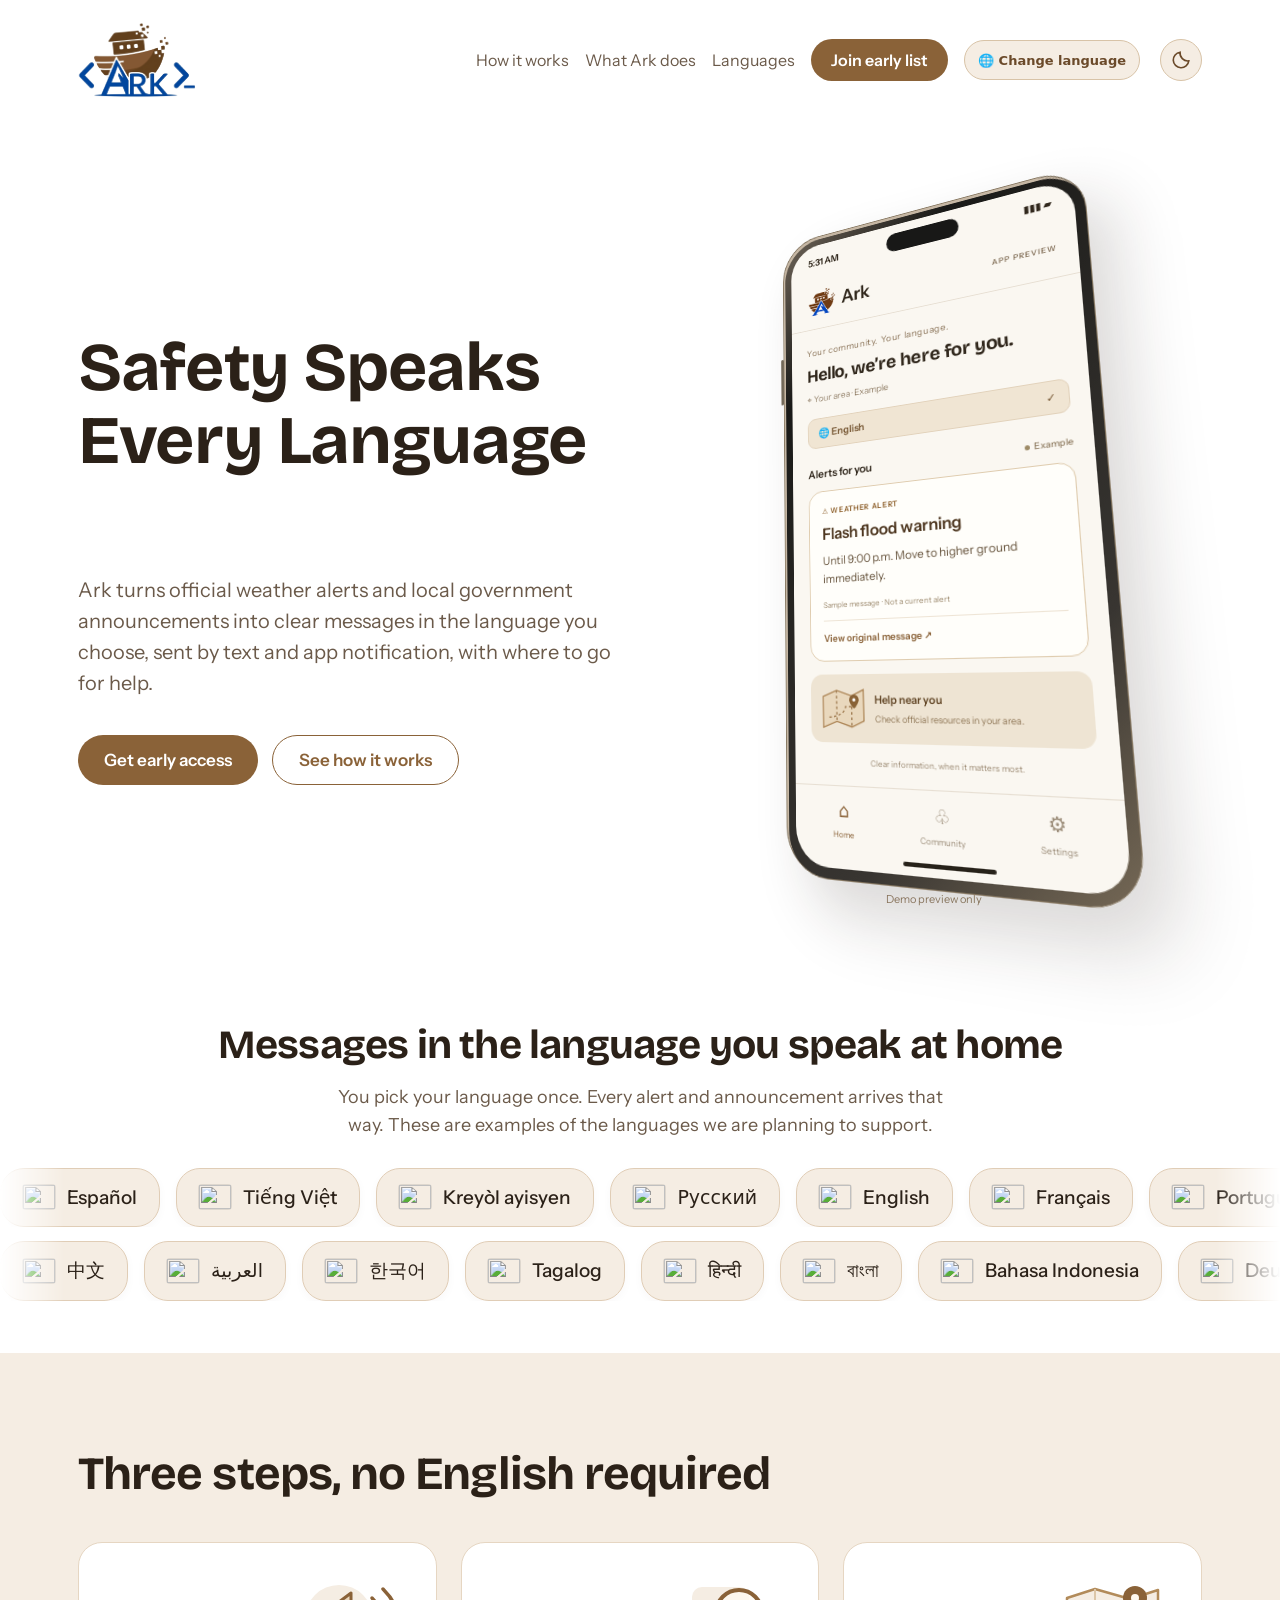
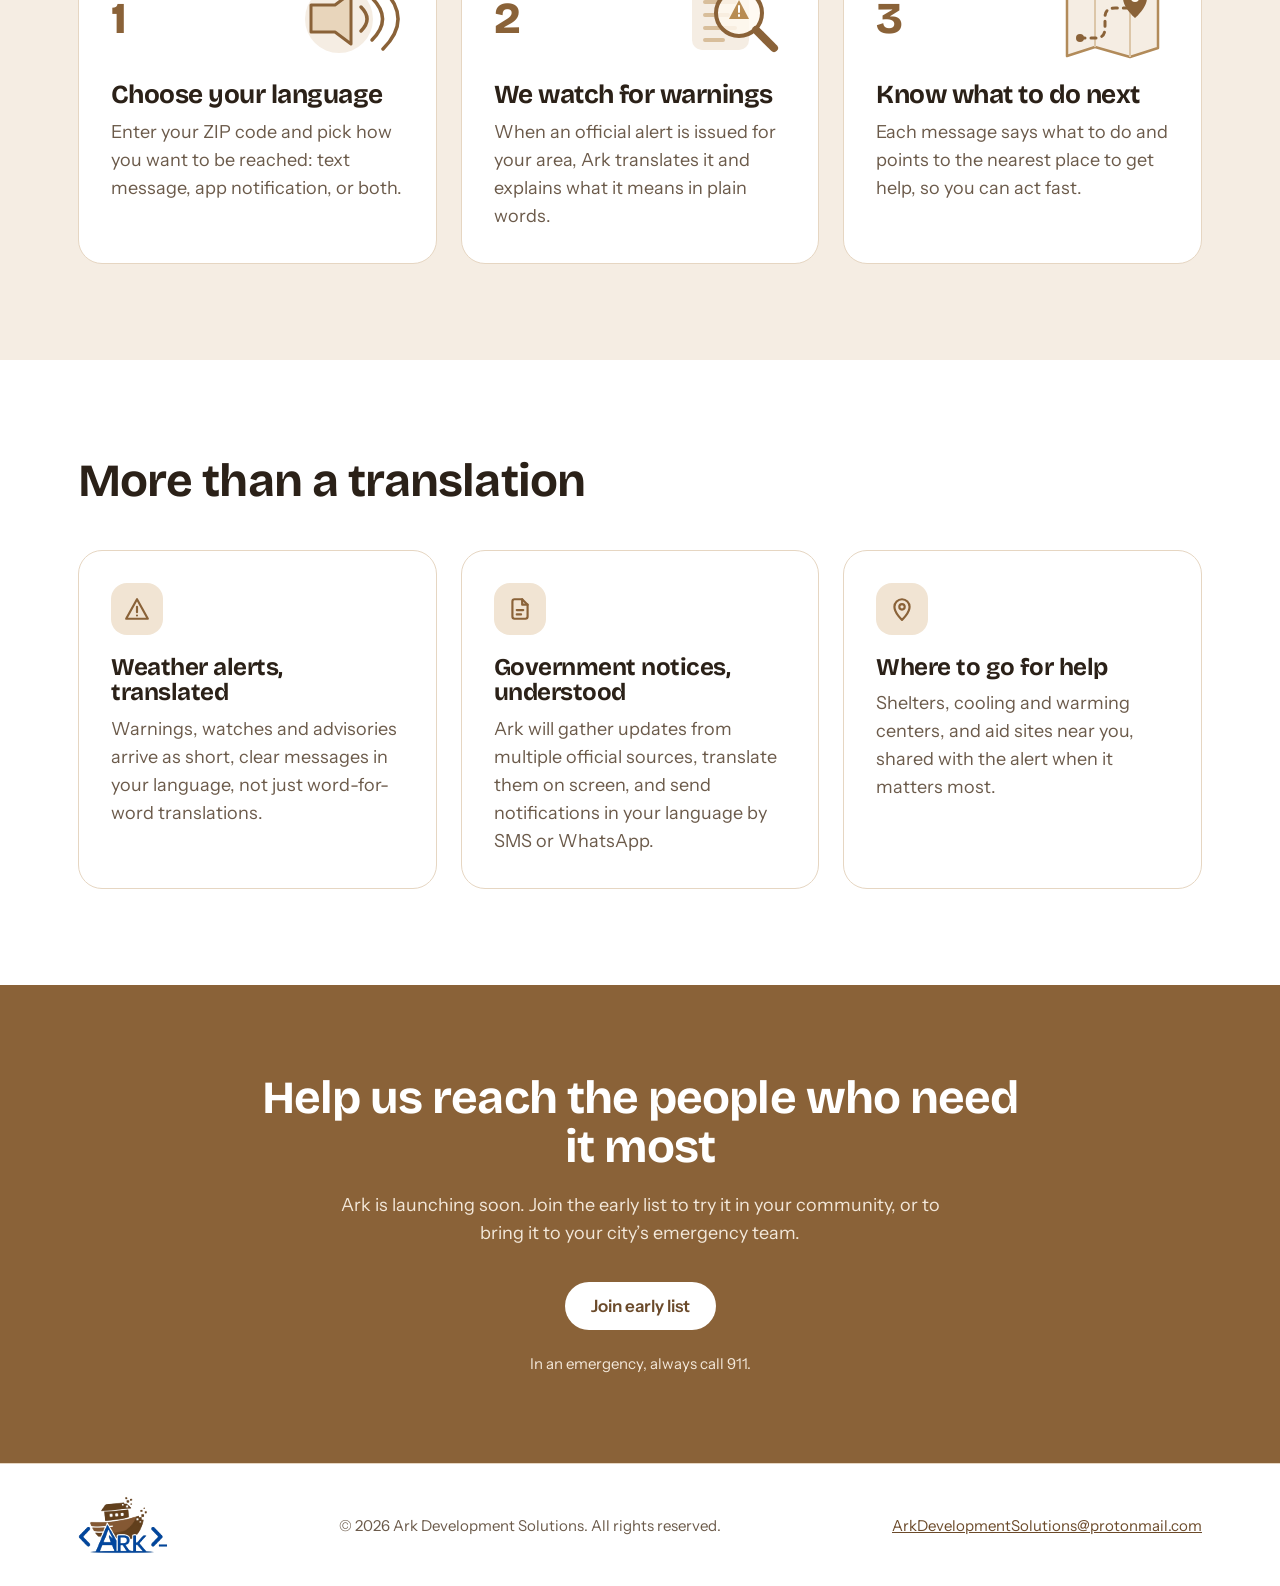
==== commit 4be10580: "Keep hovered country and language names in sync with displayed page language" ====
--- a/index.html
+++ b/index.html
@@ -603,7 +603,7 @@
   </script>
 
   <script type="__bundler/template">
-"<!DOCTYPE html>\n<html lang=\"en\"><head>\n<meta charset=\"utf-8\">\n<meta name=\"viewport\" content=\"width=device-width, initial-scale=1\">\n<title>Ark: Weather warnings & local aid, in your language<\u002Ftitle>\n<script src=\"fa9ddce7-6b0e-49ff-b3f1-9abe725b7ee6\"><\u002Fscript>\n<meta name=\"hz:slide-selector\" content=\"[data-canvas-width]\"><meta name=\"hz:canvas-width\" content=\"1360\"><meta name=\"hz:canvas-height\" content=\"2800\"><\u002Fhead>\n<body data-canvas-width=\"1360\" data-canvas-height=\"2800\" data-document-role=\"page\" data-label=\"Ark — Home page\">\n<x-dc>\n<helmet>\n<style>/* vietnamese */\n@font-face {\n  font-family: 'Bricolage Grotesque';\n  font-style: normal;\n  font-weight: 600;\n  font-stretch: 100%;\n  font-display: swap;\n  src: url(\"9227b584-334d-416b-acfe-776f8a2c232e\") format('woff2');\n  unicode-range: U+0102-0103, U+0110-0111, U+0128-0129, U+0168-0169, U+01A0-01A1, U+01AF-01B0, U+0300-0301, U+0303-0304, U+0308-0309, U+0323, U+0329, U+1EA0-1EF9, U+20AB;\n}\n/* latin-ext */\n@font-face {\n  font-family: 'Bricolage Grotesque';\n  font-style: normal;\n  font-weight: 600;\n  font-stretch: 100%;\n  font-display: swap;\n  src: url(https://fonts.gstatic.com/s/bricolagegrotesque/v9/3y9H6as8bTXq_nANBjzKo3IeZx8z6up5BeSl5jBNz_19PpbpMXuECpwUxJBOm_OJWiawDVXplDs.woff2) format('woff2');\n  unicode-range: U+0100-02BA, U+02BD-02C5, U+02C7-02CC, U+02CE-02D7, U+02DD-02FF, U+0304, U+0308, U+0329, U+1D00-1DBF, U+1E00-1E9F, U+1EF2-1EFF, U+2020, U+20A0-20AB, U+20AD-20C4, U+2113, U+2C60-2C7F, U+A720-A7FF;\n}\n/* latin */\n@font-face {\n  font-family: 'Bricolage Grotesque';\n  font-style: normal;\n  font-weight: 600;\n  font-stretch: 100%;\n  font-display: swap;\n  src: url(\"f2f855c1-6fe1-4b4f-a1f7-85b82ed3db1e\") format('woff2');\n  unicode-range: U+0000-00FF, U+0131, U+0152-0153, U+02BB-02BC, U+02C6, U+02DA, U+02DC, U+0304, U+0308, U+0329, U+2000-206F, U+20AC, U+2122, U+2191, U+2193, U+2212, U+2215, U+FEFF, U+FFFD;\n}\n/* vietnamese */\n@font-face {\n  font-family: 'Bricolage Grotesque';\n  font-style: normal;\n  font-weight: 700;\n  font-stretch: 100%;\n  font-display: swap;\n  src: url(\"9227b584-334d-416b-acfe-776f8a2c232e\") format('woff2');\n  unicode-range: U+0102-0103, U+0110-0111, U+0128-0129, U+0168-0169, U+01A0-01A1, U+01AF-01B0, U+0300-0301, U+0303-0304, U+0308-0309, U+0323, U+0329, U+1EA0-1EF9, U+20AB;\n}\n/* latin-ext */\n@font-face {\n  font-family: 'Bricolage Grotesque';\n  font-style: normal;\n  font-weight: 700;\n  font-stretch: 100%;\n  font-display: swap;\n  src: url(https://fonts.gstatic.com/s/bricolagegrotesque/v9/3y9H6as8bTXq_nANBjzKo3IeZx8z6up5BeSl5jBNz_19PpbpMXuECpwUxJBOm_OJWiawDVXplDs.woff2) format('woff2');\n  unicode-range: U+0100-02BA, U+02BD-02C5, U+02C7-02CC, U+02CE-02D7, U+02DD-02FF, U+0304, U+0308, U+0329, U+1D00-1DBF, U+1E00-1E9F, U+1EF2-1EFF, U+2020, U+20A0-20AB, U+20AD-20C4, U+2113, U+2C60-2C7F, U+A720-A7FF;\n}\n/* latin */\n@font-face {\n  font-family: 'Bricolage Grotesque';\n  font-style: normal;\n  font-weight: 700;\n  font-stretch: 100%;\n  font-display: swap;\n  src: url(\"f2f855c1-6fe1-4b4f-a1f7-85b82ed3db1e\") format('woff2');\n  unicode-range: U+0000-00FF, U+0131, U+0152-0153, U+02BB-02BC, U+02C6, U+02DA, U+02DC, U+0304, U+0308, U+0329, U+2000-206F, U+20AC, U+2122, U+2191, U+2193, U+2212, U+2215, U+FEFF, U+FFFD;\n}\n/* vietnamese */\n@font-face {\n  font-family: 'Bricolage Grotesque';\n  font-style: normal;\n  font-weight: 800;\n  font-stretch: 100%;\n  font-display: swap;\n  src: url(\"9227b584-334d-416b-acfe-776f8a2c232e\") format('woff2');\n  unicode-range: U+0102-0103, U+0110-0111, U+0128-0129, U+0168-0169, U+01A0-01A1, U+01AF-01B0, U+0300-0301, U+0303-0304, U+0308-0309, U+0323, U+0329, U+1EA0-1EF9, U+20AB;\n}\n/* latin-ext */\n@font-face {\n  font-family: 'Bricolage Grotesque';\n  font-style: normal;\n  font-weight: 800;\n  font-stretch: 100%;\n  font-display: swap;\n  src: url(https://fonts.gstatic.com/s/bricolagegrotesque/v9/3y9H6as8bTXq_nANBjzKo3IeZx8z6up5BeSl5jBNz_19PpbpMXuECpwUxJBOm_OJWiawDVXplDs.woff2) format('woff2');\n  unicode-range: U+0100-02BA, U+02BD-02C5, U+02C7-02CC, U+02CE-02D7, U+02DD-02FF, U+0304, U+0308, U+0329, U+1D00-1DBF, U+1E00-1E9F, U+1EF2-1EFF, U+2020, U+20A0-20AB, U+20AD-20C4, U+2113, U+2C60-2C7F, U+A720-A7FF;\n}\n/* latin */\n@font-face {\n  font-family: 'Bricolage Grotesque';\n  font-style: normal;\n  font-weight: 800;\n  font-stretch: 100%;\n  font-display: swap;\n  src: url(\"f2f855c1-6fe1-4b4f-a1f7-85b82ed3db1e\") format('woff2');\n  unicode-range: U+0000-00FF, U+0131, U+0152-0153, U+02BB-02BC, U+02C6, U+02DA, U+02DC, U+0304, U+0308, U+0329, U+2000-206F, U+20AC, U+2122, U+2191, U+2193, U+2212, U+2215, U+FEFF, U+FFFD;\n}\n/* latin-ext */\n@font-face {\n  font-family: 'Instrument Sans';\n  font-style: normal;\n  font-weight: 400;\n  font-stretch: 100%;\n  font-display: swap;\n  src: url(https://fonts.gstatic.com/s/instrumentsans/v4/pxiTypc9vsFDm051Uf6KVwgkfoSxQ0GsQv8ToedPibnr0She1YmV.woff2) format('woff2');\n  unicode-range: U+0100-02BA, U+02BD-02C5, U+02C7-02CC, U+02CE-02D7, U+02DD-02FF, U+0304, U+0308, U+0329, U+1D00-1DBF, U+1E00-1E9F, U+1EF2-1EFF, U+2020, U+20A0-20AB, U+20AD-20C4, U+2113, U+2C60-2C7F, U+A720-A7FF;\n}\n/* latin */\n@font-face {\n  font-family: 'Instrument Sans';\n  font-style: normal;\n  font-weight: 400;\n  font-stretch: 100%;\n  font-display: swap;\n  src: url(\"6855af76-7ebc-43eb-8201-0a3d1c418795\") format('woff2');\n  unicode-range: U+0000-00FF, U+0131, U+0152-0153, U+02BB-02BC, U+02C6, U+02DA, U+02DC, U+0304, U+0308, U+0329, U+2000-206F, U+20AC, U+2122, U+2191, U+2193, U+2212, U+2215, U+FEFF, U+FFFD;\n}\n/* latin-ext */\n@font-face {\n  font-family: 'Instrument Sans';\n  font-style: normal;\n  font-weight: 500;\n  font-stretch: 100%;\n  font-display: swap;\n  src: url(https://fonts.gstatic.com/s/instrumentsans/v4/pxiTypc9vsFDm051Uf6KVwgkfoSxQ0GsQv8ToedPibnr0She1YmV.woff2) format('woff2');\n  unicode-range: U+0100-02BA, U+02BD-02C5, U+02C7-02CC, U+02CE-02D7, U+02DD-02FF, U+0304, U+0308, U+0329, U+1D00-1DBF, U+1E00-1E9F, U+1EF2-1EFF, U+2020, U+20A0-20AB, U+20AD-20C4, U+2113, U+2C60-2C7F, U+A720-A7FF;\n}\n/* latin */\n@font-face {\n  font-family: 'Instrument Sans';\n  font-style: normal;\n  font-weight: 500;\n  font-stretch: 100%;\n  font-display: swap;\n  src: url(\"6855af76-7ebc-43eb-8201-0a3d1c418795\") format('woff2');\n  unicode-range: U+0000-00FF, U+0131, U+0152-0153, U+02BB-02BC, U+02C6, U+02DA, U+02DC, U+0304, U+0308, U+0329, U+2000-206F, U+20AC, U+2122, U+2191, U+2193, U+2212, U+2215, U+FEFF, U+FFFD;\n}\n/* latin-ext */\n@font-face {\n  font-family: 'Instrument Sans';\n  font-style: normal;\n  font-weight: 600;\n  font-stretch: 100%;\n  font-display: swap;\n  src: url(https://fonts.gstatic.com/s/instrumentsans/v4/pxiTypc9vsFDm051Uf6KVwgkfoSxQ0GsQv8ToedPibnr0She1YmV.woff2) format('woff2');\n  unicode-range: U+0100-02BA, U+02BD-02C5, U+02C7-02CC, U+02CE-02D7, U+02DD-02FF, U+0304, U+0308, U+0329, U+1D00-1DBF, U+1E00-1E9F, U+1EF2-1EFF, U+2020, U+20A0-20AB, U+20AD-20C4, U+2113, U+2C60-2C7F, U+A720-A7FF;\n}\n/* latin */\n@font-face {\n  font-family: 'Instrument Sans';\n  font-style: normal;\n  font-weight: 600;\n  font-stretch: 100%;\n  font-display: swap;\n  src: url(\"6855af76-7ebc-43eb-8201-0a3d1c418795\") format('woff2');\n  unicode-range: U+0000-00FF, U+0131, U+0152-0153, U+02BB-02BC, U+02C6, U+02DA, U+02DC, U+0304, U+0308, U+0329, U+2000-206F, U+20AC, U+2122, U+2191, U+2193, U+2212, U+2215, U+FEFF, U+FFFD;\n}\n<\u002Fstyle>\n<style>\nbody{margin:0;background:#FFFFFF;color:#2B2118;font-family:'Instrument Sans',system-ui,sans-serif;font-size:18px;line-height:1.55}\nh1,h2,h3{font-family:'Bricolage Grotesque','Instrument Sans',system-ui,sans-serif;margin:0;line-height:1.08;letter-spacing:-0.02em}\np{margin:0}\na{color:inherit;text-decoration:none}\n.wrap{max-width:1180px;margin:0 auto;padding:0 28px;box-sizing:border-box}\n.dark{background:#fff;color:#2B2118}.cta .btn{background:#fff;color:#6B4A2A}.cta .input{background:#fff;color:#2B2118;border-color:#fff}\n.nav{display:flex;align-items:center;justify-content:space-between;padding:22px 0}\n.logo{display:flex;align-items:center;gap:10px;font-family:'Bricolage Grotesque',sans-serif;font-weight:800;font-size:26px;color:#2B2118}\n.links{display:flex;gap:30px;align-items:center;font-size:16px;color:#6B5A4A}\n.btn{display:inline-flex;align-items:center;justify-content:center;min-height:48px;padding:0 26px;border-radius:999px;background:#8A6238;color:#fff;font-weight:600;font-size:17px;border:0;cursor:pointer;font-family:inherit}\n.btn.ghost{background:transparent;color:#8A6238;border:1.5px solid #8A6238}\n.hero{display:grid;grid-template-columns:repeat(auto-fit,minmax(320px,1fr));gap:56px;align-items:center;padding:56px 0 96px}\n.eyebrow{font-size:14px;font-weight:600;letter-spacing:.12em;text-transform:uppercase;color:#8A6238}\n.phone{width:310px;max-width:100%;margin:0 auto;background:#F5EDE3;border:1.5px solid #E0CDB6;border-radius:36px;padding:22px 18px 26px;box-sizing:border-box}\n.pill{display:inline-block;font-size:12px;font-weight:600;letter-spacing:.06em;text-transform:uppercase;padding:4px 10px;border-radius:999px}\n.bubble{border-radius:20px;padding:14px 16px;font-size:15.5px;line-height:1.45}\n.chips{display:flex;flex-wrap:wrap;gap:12px;justify-content:center}\n.chip{padding:12px 22px;border-radius:999px;background:#F5EDE3;border:1.5px solid #E0CDB6;font-size:19px;font-weight:500}\n.grid{display:grid;grid-template-columns:repeat(auto-fit,minmax(260px,1fr));gap:24px}\n.card{background:#fff;border:1.5px solid #E6D6C2;border-radius:24px;padding:32px}\n.num{font-family:'Bricolage Grotesque',sans-serif;font-weight:800;font-size:44px;color:#8A6238;line-height:1}\n.icon{width:52px;height:52px;border-radius:16px;background:#F1E4D3;display:flex;align-items:center;justify-content:center;margin-bottom:20px}\n.muted{color:#6B5A4A}\n.input{min-height:48px;padding:0 20px;border-radius:999px;border:1.5px solid #fff;background:#fff;color:#2B2118;font-size:17px;font-family:inherit;min-width:260px;flex:1;box-sizing:border-box}\n.rot{display:grid}.rot span{grid-area:1/1;opacity:0;animation:rot 28s linear infinite}.rot span:first-child{opacity:1}\n@keyframes rot{0%{opacity:0}1.5%{opacity:1}11%{opacity:1}12.5%{opacity:0}100%{opacity:0}}\n@media (prefers-reduced-motion:reduce){.rot span{animation:none}.rot span:not(:first-child){opacity:0}}\n@media (max-width:700px){.links a{display:none}.phone{margin-top:8px}}\n<\u002Fstyle>\n<\u002Fhelmet>\n\n<header class=\"dark\">\n<div class=\"wrap\">\n<div class=\"nav\">\n<span class=\"logo ark-header-logo\"><img src=\"./ark-logo-cursor-clear.svg\" alt=\"Ark\" style=\"height:76px;width:auto\"><\u002Fspan>\n<nav class=\"links\"><a href=\"#how\">How it works<\u002Fa><a href=\"#features\">What Ark does<\u002Fa><a href=\"#languages\">Languages<\u002Fa><a class=\"btn\" href=\"#join\" style=\"min-height:42px;padding:0 20px;font-size:16px;color:#fff\">Join early list<\u002Fa><button class=\"ark-change-language\" type=\"button\" aria-label=\"Change website language\" style=\"margin-right:4px\">🌐 Change language<\u002Fbutton><button class=\"ark-theme-toggle\" type=\"button\" aria-label=\"Switch theme\">Dark mode<\u002Fbutton><\u002Fnav>\n<\u002Fdiv>\n\n<section class=\"hero\" id=\"top\">\n<div>\n\n<h1 style=\"font-size:clamp(40px,6vw,68px);color:#2B2118;margin-top:18px\" class=\"rot\"><span lang=\"en\" dir=\"ltr\" style=\"animation-delay:0s\">Safety Speaks Every Language<\u002Fspan><span lang=\"es\" aria-hidden=\"true\" dir=\"ltr\" style=\"animation-delay:4s\">La seguridad habla todos los idiomas<\u002Fspan><span lang=\"zh\" aria-hidden=\"true\" dir=\"ltr\" style=\"animation-delay:8s\">安全，说每一种语言<\u002Fspan><span lang=\"vi\" aria-hidden=\"true\" dir=\"ltr\" style=\"animation-delay:12s\">An toàn nói mọi ngôn ngữ<\u002Fspan><span lang=\"ar\" dir=\"rtl\" aria-hidden=\"true\" style=\"animation-delay:16s\">السلامة تتحدث كل اللغات<\u002Fspan><span lang=\"ht\" aria-hidden=\"true\" dir=\"ltr\" style=\"animation-delay:20s\">Sekirite pale tout lang<\u002Fspan><span lang=\"ko\" aria-hidden=\"true\" dir=\"ltr\" style=\"animation-delay:24s\">안전은 모든 언어로 말합니다<\u002Fspan><span lang=\"ru\" aria-hidden=\"true\" dir=\"ltr\" style=\"animation-delay:28s\">Безопасность говорит на всех языках<\u002Fspan><span lang=\"tl\" aria-hidden=\"true\" dir=\"ltr\" style=\"animation-delay:32s\">Kaligtasan sa bawat wika<\u002Fspan><\u002Fh1>\n<p style=\"font-size:20px;color:#6B5A4A;margin-top:24px;max-width:540px\">Ark turns official weather alerts and local government announcements into clear messages in the language you choose, sent by text and app notification, with where to go for help.<\u002Fp>\n<div style=\"display:flex;flex-wrap:wrap;gap:14px;margin-top:36px\"><a class=\"btn\" href=\"#join\">Get early access<\u002Fa><a class=\"btn ghost\" href=\"#how\">See how it works<\u002Fa><\u002Fdiv>\n<\u002Fdiv>\n\n<div class=\"ark-device-stage\"><div class=\"ark-device\" role=\"img\" aria-label=\"Ark mobile app concept preview showing a sample Spanish flood alert, language preferences, and official local resources\">\n<div class=\"ark-screen\"><div class=\"ark-statusbar\"><span>9:41<\u002Fspan><span aria-hidden=\"true\">▮▮▮ ▰<\u002Fspan><\u002Fdiv><div class=\"ark-island\"><\u002Fdiv>\n<div class=\"ark-apphead\"><img src=\"./ark-favicon-v6.svg\" alt=\"\" width=\"36\" height=\"36\"><strong>Ark<\u002Fstrong><span class=\"ark-preview-label\">APP PREVIEW<\u002Fspan><\u002Fdiv>\n<div class=\"ark-appbody\"><div class=\"ark-appgreeting\">Tu comunidad. Tu idioma.<\u002Fdiv><h3>Hola, estamos contigo.<\u002Fh3><div class=\"ark-location\">⌖ Tu zona · Ejemplo<\u002Fdiv>\n<div class=\"ark-language-chip\">🌐 Español <span>✓<\u002Fspan><\u002Fdiv><div class=\"ark-alert-heading\"><span>Alertas para ti<\u002Fspan><span class=\"ark-live-dot\">Ejemplo<\u002Fspan><\u002Fdiv>\n<div class=\"ark-alert-card\"><div class=\"ark-alert-tag\">⚠ ALERTA METEOROLÓGICA<\u002Fdiv><h4>Alerta de inundación repentina<\u002Fh4><div class=\"ark-alert-message\">Hasta las 9:00 p. m. Vaya de inmediato a un lugar más alto.<\u002Fdiv><div class=\"ark-alert-source\">Mensaje de ejemplo · No es una alerta actual<\u002Fdiv><div class=\"ark-original-label\">Ver mensaje original ↗<\u002Fdiv><\u002Fdiv>\n<div class=\"ark-help-card\"><div class=\"ark-map-mini\" aria-hidden=\"true\"><svg viewBox=\"0 0 80 70\"><path d=\"m6 18 23-9 25 8 20-9v46l-20 9-25-8-23 9Z\" fill=\"#E9D8BD\" stroke=\"#AD8555\" stroke-width=\"2\"/><path d=\"M29 9v46m25-38v46M16 49q25-2 28-16h17\" fill=\"none\" stroke=\"#9A7448\" stroke-width=\"2\" stroke-dasharray=\"4 4\"/><path d=\"M58 15a8 8 0 0 0-8 8c0 6 8 13 8 13s8-7 8-13a8 8 0 0 0-8-8\" fill=\"#896236\"/><circle cx=\"58\" cy=\"23\" r=\"2.5\" fill=\"white\"/><\u002Fsvg><\u002Fdiv><div><strong>Ayuda cerca de ti<\u002Fstrong><span>Consulta los recursos oficiales de tu localidad.<\u002Fspan><\u002Fdiv><\u002Fdiv>\n<div class=\"ark-appfootnote\">Información clara, cuando más importa.<\u002Fdiv><\u002Fdiv>\n<div class=\"ark-appnav\" aria-hidden=\"true\"><span class=\"ark-nav-active\">⌂<small>Inicio<\u002Fsmall><\u002Fspan><span>♧<small>Comunidad<\u002Fsmall><\u002Fspan><span>⚙<small>Ajustes<\u002Fsmall><\u002Fspan><\u002Fdiv><div class=\"ark-homebar\"><\u002Fdiv><\u002Fdiv><\u002Fdiv><div class=\"ark-device-caption\">Demo preview only<\u002Fdiv><\u002Fdiv>\n<\u002Fsection>\n<\u002Fdiv>\n<\u002Fheader>\n\n<section id=\"languages\" style=\"padding:72px 0 8px\">\n<div class=\"wrap\" style=\"text-align:center\">\n<h2 style=\"font-size:clamp(28px,4vw,40px)\">Messages in the language you speak at home<\u002Fh2>\n<p class=\"muted\" style=\"margin:16px auto 32px;max-width:620px\">You pick your language once. Every alert and announcement arrives that way. These are examples of the languages we are planning to support.<\u002Fp>\n<div class=\"ark-language-marquee\" aria-label=\"Examples of planned languages\"><div class=\"ark-language-row\"><div class=\"ark-language-track\"><div class=\"ark-language-group\"><span class=\"chip\"><img class=\"ark-country-flag\" src=\"https://flagcdn.com/es.svg\" alt=\"\" aria-hidden=\"true\" width=\"28\" height=\"20\" loading=\"lazy\" decoding=\"async\" referrerpolicy=\"no-referrer\"><span>Español<\u002Fspan><\u002Fspan><span class=\"chip\"><img class=\"ark-country-flag\" src=\"https://flagcdn.com/vn.svg\" alt=\"\" aria-hidden=\"true\" width=\"28\" height=\"20\" loading=\"lazy\" decoding=\"async\" referrerpolicy=\"no-referrer\"><span>Tiếng Việt<\u002Fspan><\u002Fspan><span class=\"chip\"><img class=\"ark-country-flag\" src=\"https://flagcdn.com/ht.svg\" alt=\"\" aria-hidden=\"true\" width=\"28\" height=\"20\" loading=\"lazy\" decoding=\"async\" referrerpolicy=\"no-referrer\"><span>Kreyòl ayisyen<\u002Fspan><\u002Fspan><span class=\"chip\"><img class=\"ark-country-flag\" src=\"https://flagcdn.com/ru.svg\" alt=\"\" aria-hidden=\"true\" width=\"28\" height=\"20\" loading=\"lazy\" decoding=\"async\" referrerpolicy=\"no-referrer\"><span>Русский<\u002Fspan><\u002Fspan><span class=\"chip\"><img class=\"ark-country-flag\" src=\"https://flagcdn.com/us.svg\" alt=\"\" aria-hidden=\"true\" width=\"28\" height=\"20\" loading=\"lazy\" decoding=\"async\" referrerpolicy=\"no-referrer\"><span>English<\u002Fspan><\u002Fspan><span class=\"chip\"><img class=\"ark-country-flag\" src=\"https://flagcdn.com/fr.svg\" alt=\"\" aria-hidden=\"true\" width=\"28\" height=\"20\" loading=\"lazy\" decoding=\"async\" referrerpolicy=\"no-referrer\"><span>Français<\u002Fspan><\u002Fspan><span class=\"chip\"><img class=\"ark-country-flag\" src=\"https://flagcdn.com/br.svg\" alt=\"\" aria-hidden=\"true\" width=\"28\" height=\"20\" loading=\"lazy\" decoding=\"async\" referrerpolicy=\"no-referrer\"><span>Português<\u002Fspan><\u002Fspan><span class=\"chip\"><img class=\"ark-country-flag\" src=\"https://flagcdn.com/pk.svg\" alt=\"\" aria-hidden=\"true\" width=\"28\" height=\"20\" loading=\"lazy\" decoding=\"async\" referrerpolicy=\"no-referrer\"><span>اردو<\u002Fspan><\u002Fspan><span class=\"chip\"><img class=\"ark-country-flag\" src=\"https://flagcdn.com/jp.svg\" alt=\"\" aria-hidden=\"true\" width=\"28\" height=\"20\" loading=\"lazy\" decoding=\"async\" referrerpolicy=\"no-referrer\"><span>日本語<\u002Fspan><\u002Fspan><span class=\"chip\"><img class=\"ark-country-flag\" src=\"https://flagcdn.com/in.svg\" alt=\"\" aria-hidden=\"true\" width=\"28\" height=\"20\" loading=\"lazy\" decoding=\"async\" referrerpolicy=\"no-referrer\"><span>తెలుగు<\u002Fspan><\u002Fspan><span class=\"chip\"><img class=\"ark-country-flag\" src=\"https://flagcdn.com/tr.svg\" alt=\"\" aria-hidden=\"true\" width=\"28\" height=\"20\" loading=\"lazy\" decoding=\"async\" referrerpolicy=\"no-referrer\"><span>Türkçe<\u002Fspan><\u002Fspan><span class=\"chip\"><img class=\"ark-country-flag\" src=\"https://flagcdn.com/tz.svg\" alt=\"\" aria-hidden=\"true\" width=\"28\" height=\"20\" loading=\"lazy\" decoding=\"async\" referrerpolicy=\"no-referrer\"><span>Kiswahili<\u002Fspan><\u002Fspan><span class=\"chip\"><img class=\"ark-country-flag\" src=\"https://flagcdn.com/ir.svg\" alt=\"\" aria-hidden=\"true\" width=\"28\" height=\"20\" loading=\"lazy\" decoding=\"async\" referrerpolicy=\"no-referrer\"><span>فارسی<\u002Fspan><\u002Fspan><span class=\"chip\"><img class=\"ark-country-flag\" src=\"https://flagcdn.com/id.svg\" alt=\"\" aria-hidden=\"true\" width=\"28\" height=\"20\" loading=\"lazy\" decoding=\"async\" referrerpolicy=\"no-referrer\"><span>Basa Jawa<\u002Fspan><\u002Fspan><span class=\"chip\"><img class=\"ark-country-flag\" src=\"https://flagcdn.com/in.svg\" alt=\"\" aria-hidden=\"true\" width=\"28\" height=\"20\" loading=\"lazy\" decoding=\"async\" referrerpolicy=\"no-referrer\"><span>ગુજરાતી<\u002Fspan><\u002Fspan><span class=\"chip\"><img class=\"ark-country-flag\" src=\"https://flagcdn.com/in.svg\" alt=\"\" aria-hidden=\"true\" width=\"28\" height=\"20\" loading=\"lazy\" decoding=\"async\" referrerpolicy=\"no-referrer\"><span>ಕನ್ನಡ<\u002Fspan><\u002Fspan><span class=\"chip\"><img class=\"ark-country-flag\" src=\"https://flagcdn.com/pl.svg\" alt=\"\" aria-hidden=\"true\" width=\"28\" height=\"20\" loading=\"lazy\" decoding=\"async\" referrerpolicy=\"no-referrer\"><span>Polski<\u002Fspan><\u002Fspan><span class=\"chip\"><img class=\"ark-country-flag\" src=\"https://flagcdn.com/cd.svg\" alt=\"\" aria-hidden=\"true\" width=\"28\" height=\"20\" loading=\"lazy\" decoding=\"async\" referrerpolicy=\"no-referrer\"><span>Lingála<\u002Fspan><\u002Fspan><span class=\"chip\"><img class=\"ark-country-flag\" src=\"https://flagcdn.com/ua.svg\" alt=\"\" aria-hidden=\"true\" width=\"28\" height=\"20\" loading=\"lazy\" decoding=\"async\" referrerpolicy=\"no-referrer\"><span>Українська<\u002Fspan><\u002Fspan><span class=\"chip\"><img class=\"ark-country-flag\" src=\"https://flagcdn.com/pk.svg\" alt=\"\" aria-hidden=\"true\" width=\"28\" height=\"20\" loading=\"lazy\" decoding=\"async\" referrerpolicy=\"no-referrer\"><span>سنڌي<\u002Fspan><\u002Fspan><span class=\"chip\"><img class=\"ark-country-flag\" src=\"https://flagcdn.com/my.svg\" alt=\"\" aria-hidden=\"true\" width=\"28\" height=\"20\" loading=\"lazy\" decoding=\"async\" referrerpolicy=\"no-referrer\"><span>Bahasa Melayu<\u002Fspan><\u002Fspan><span class=\"chip\"><img class=\"ark-country-flag\" src=\"https://flagcdn.com/za.svg\" alt=\"\" aria-hidden=\"true\" width=\"28\" height=\"20\" loading=\"lazy\" decoding=\"async\" referrerpolicy=\"no-referrer\"><span>isiZulu<\u002Fspan><\u002Fspan><span class=\"chip\"><img class=\"ark-country-flag\" src=\"https://flagcdn.com/ro.svg\" alt=\"\" aria-hidden=\"true\" width=\"28\" height=\"20\" loading=\"lazy\" decoding=\"async\" referrerpolicy=\"no-referrer\"><span>Română<\u002Fspan><\u002Fspan><span class=\"chip\"><img class=\"ark-country-flag\" src=\"https://flagcdn.com/et.svg\" alt=\"\" aria-hidden=\"true\" width=\"28\" height=\"20\" loading=\"lazy\" decoding=\"async\" referrerpolicy=\"no-referrer\"><span>Afaan Oromoo<\u002Fspan><\u002Fspan><span class=\"chip\"><img class=\"ark-country-flag\" src=\"https://flagcdn.com/se.svg\" alt=\"\" aria-hidden=\"true\" width=\"28\" height=\"20\" loading=\"lazy\" decoding=\"async\" referrerpolicy=\"no-referrer\"><span>Svenska<\u002Fspan><\u002Fspan><\u002Fdiv><div class=\"ark-language-group\" aria-hidden=\"true\"><span class=\"chip\"><img class=\"ark-country-flag\" src=\"https://flagcdn.com/es.svg\" alt=\"\" aria-hidden=\"true\" width=\"28\" height=\"20\" loading=\"lazy\" decoding=\"async\" referrerpolicy=\"no-referrer\"><span>Español<\u002Fspan><\u002Fspan><span class=\"chip\"><img class=\"ark-country-flag\" src=\"https://flagcdn.com/vn.svg\" alt=\"\" aria-hidden=\"true\" width=\"28\" height=\"20\" loading=\"lazy\" decoding=\"async\" referrerpolicy=\"no-referrer\"><span>Tiếng Việt<\u002Fspan><\u002Fspan><span class=\"chip\"><img class=\"ark-country-flag\" src=\"https://flagcdn.com/ht.svg\" alt=\"\" aria-hidden=\"true\" width=\"28\" height=\"20\" loading=\"lazy\" decoding=\"async\" referrerpolicy=\"no-referrer\"><span>Kreyòl ayisyen<\u002Fspan><\u002Fspan><span class=\"chip\"><img class=\"ark-country-flag\" src=\"https://flagcdn.com/ru.svg\" alt=\"\" aria-hidden=\"true\" width=\"28\" height=\"20\" loading=\"lazy\" decoding=\"async\" referrerpolicy=\"no-referrer\"><span>Русский<\u002Fspan><\u002Fspan><span class=\"chip\"><img class=\"ark-country-flag\" src=\"https://flagcdn.com/us.svg\" alt=\"\" aria-hidden=\"true\" width=\"28\" height=\"20\" loading=\"lazy\" decoding=\"async\" referrerpolicy=\"no-referrer\"><span>English<\u002Fspan><\u002Fspan><span class=\"chip\"><img class=\"ark-country-flag\" src=\"https://flagcdn.com/fr.svg\" alt=\"\" aria-hidden=\"true\" width=\"28\" height=\"20\" loading=\"lazy\" decoding=\"async\" referrerpolicy=\"no-referrer\"><span>Français<\u002Fspan><\u002Fspan><span class=\"chip\"><img class=\"ark-country-flag\" src=\"https://flagcdn.com/br.svg\" alt=\"\" aria-hidden=\"true\" width=\"28\" height=\"20\" loading=\"lazy\" decoding=\"async\" referrerpolicy=\"no-referrer\"><span>Português<\u002Fspan><\u002Fspan><span class=\"chip\"><img class=\"ark-country-flag\" src=\"https://flagcdn.com/pk.svg\" alt=\"\" aria-hidden=\"true\" width=\"28\" height=\"20\" loading=\"lazy\" decoding=\"async\" referrerpolicy=\"no-referrer\"><span>اردو<\u002Fspan><\u002Fspan><span class=\"chip\"><img class=\"ark-country-flag\" src=\"https://flagcdn.com/jp.svg\" alt=\"\" aria-hidden=\"true\" width=\"28\" height=\"20\" loading=\"lazy\" decoding=\"async\" referrerpolicy=\"no-referrer\"><span>日本語<\u002Fspan><\u002Fspan><span class=\"chip\"><img class=\"ark-country-flag\" src=\"https://flagcdn.com/in.svg\" alt=\"\" aria-hidden=\"true\" width=\"28\" height=\"20\" loading=\"lazy\" decoding=\"async\" referrerpolicy=\"no-referrer\"><span>తెలుగు<\u002Fspan><\u002Fspan><span class=\"chip\"><img class=\"ark-country-flag\" src=\"https://flagcdn.com/tr.svg\" alt=\"\" aria-hidden=\"true\" width=\"28\" height=\"20\" loading=\"lazy\" decoding=\"async\" referrerpolicy=\"no-referrer\"><span>Türkçe<\u002Fspan><\u002Fspan><span class=\"chip\"><img class=\"ark-country-flag\" src=\"https://flagcdn.com/tz.svg\" alt=\"\" aria-hidden=\"true\" width=\"28\" height=\"20\" loading=\"lazy\" decoding=\"async\" referrerpolicy=\"no-referrer\"><span>Kiswahili<\u002Fspan><\u002Fspan><span class=\"chip\"><img class=\"ark-country-flag\" src=\"https://flagcdn.com/ir.svg\" alt=\"\" aria-hidden=\"true\" width=\"28\" height=\"20\" loading=\"lazy\" decoding=\"async\" referrerpolicy=\"no-referrer\"><span>فارسی<\u002Fspan><\u002Fspan><span class=\"chip\"><img class=\"ark-country-flag\" src=\"https://flagcdn.com/id.svg\" alt=\"\" aria-hidden=\"true\" width=\"28\" height=\"20\" loading=\"lazy\" decoding=\"async\" referrerpolicy=\"no-referrer\"><span>Basa Jawa<\u002Fspan><\u002Fspan><span class=\"chip\"><img class=\"ark-country-flag\" src=\"https://flagcdn.com/in.svg\" alt=\"\" aria-hidden=\"true\" width=\"28\" height=\"20\" loading=\"lazy\" decoding=\"async\" referrerpolicy=\"no-referrer\"><span>ગુજરાતી<\u002Fspan><\u002Fspan><span class=\"chip\"><img class=\"ark-country-flag\" src=\"https://flagcdn.com/in.svg\" alt=\"\" aria-hidden=\"true\" width=\"28\" height=\"20\" loading=\"lazy\" decoding=\"async\" referrerpolicy=\"no-referrer\"><span>ಕನ್ನಡ<\u002Fspan><\u002Fspan><span class=\"chip\"><img class=\"ark-country-flag\" src=\"https://flagcdn.com/pl.svg\" alt=\"\" aria-hidden=\"true\" width=\"28\" height=\"20\" loading=\"lazy\" decoding=\"async\" referrerpolicy=\"no-referrer\"><span>Polski<\u002Fspan><\u002Fspan><span class=\"chip\"><img class=\"ark-country-flag\" src=\"https://flagcdn.com/cd.svg\" alt=\"\" aria-hidden=\"true\" width=\"28\" height=\"20\" loading=\"lazy\" decoding=\"async\" referrerpolicy=\"no-referrer\"><span>Lingála<\u002Fspan><\u002Fspan><span class=\"chip\"><img class=\"ark-country-flag\" src=\"https://flagcdn.com/ua.svg\" alt=\"\" aria-hidden=\"true\" width=\"28\" height=\"20\" loading=\"lazy\" decoding=\"async\" referrerpolicy=\"no-referrer\"><span>Українська<\u002Fspan><\u002Fspan><span class=\"chip\"><img class=\"ark-country-flag\" src=\"https://flagcdn.com/pk.svg\" alt=\"\" aria-hidden=\"true\" width=\"28\" height=\"20\" loading=\"lazy\" decoding=\"async\" referrerpolicy=\"no-referrer\"><span>سنڌي<\u002Fspan><\u002Fspan><span class=\"chip\"><img class=\"ark-country-flag\" src=\"https://flagcdn.com/my.svg\" alt=\"\" aria-hidden=\"true\" width=\"28\" height=\"20\" loading=\"lazy\" decoding=\"async\" referrerpolicy=\"no-referrer\"><span>Bahasa Melayu<\u002Fspan><\u002Fspan><span class=\"chip\"><img class=\"ark-country-flag\" src=\"https://flagcdn.com/za.svg\" alt=\"\" aria-hidden=\"true\" width=\"28\" height=\"20\" loading=\"lazy\" decoding=\"async\" referrerpolicy=\"no-referrer\"><span>isiZulu<\u002Fspan><\u002Fspan><span class=\"chip\"><img class=\"ark-country-flag\" src=\"https://flagcdn.com/ro.svg\" alt=\"\" aria-hidden=\"true\" width=\"28\" height=\"20\" loading=\"lazy\" decoding=\"async\" referrerpolicy=\"no-referrer\"><span>Română<\u002Fspan><\u002Fspan><span class=\"chip\"><img class=\"ark-country-flag\" src=\"https://flagcdn.com/et.svg\" alt=\"\" aria-hidden=\"true\" width=\"28\" height=\"20\" loading=\"lazy\" decoding=\"async\" referrerpolicy=\"no-referrer\"><span>Afaan Oromoo<\u002Fspan><\u002Fspan><span class=\"chip\"><img class=\"ark-country-flag\" src=\"https://flagcdn.com/se.svg\" alt=\"\" aria-hidden=\"true\" width=\"28\" height=\"20\" loading=\"lazy\" decoding=\"async\" referrerpolicy=\"no-referrer\"><span>Svenska<\u002Fspan><\u002Fspan><\u002Fdiv><\u002Fdiv><\u002Fdiv><div class=\"ark-language-row\"><div class=\"ark-language-track reverse\"><div class=\"ark-language-group\"><span class=\"chip\"><img class=\"ark-country-flag\" src=\"https://flagcdn.com/cn.svg\" alt=\"\" aria-hidden=\"true\" width=\"28\" height=\"20\" loading=\"lazy\" decoding=\"async\" referrerpolicy=\"no-referrer\"><span>中文<\u002Fspan><\u002Fspan><span class=\"chip\"><img class=\"ark-country-flag\" src=\"https://flagcdn.com/sa.svg\" alt=\"\" aria-hidden=\"true\" width=\"28\" height=\"20\" loading=\"lazy\" decoding=\"async\" referrerpolicy=\"no-referrer\"><span>العربية<\u002Fspan><\u002Fspan><span class=\"chip\"><img class=\"ark-country-flag\" src=\"https://flagcdn.com/kr.svg\" alt=\"\" aria-hidden=\"true\" width=\"28\" height=\"20\" loading=\"lazy\" decoding=\"async\" referrerpolicy=\"no-referrer\"><span>한국어<\u002Fspan><\u002Fspan><span class=\"chip\"><img class=\"ark-country-flag\" src=\"https://flagcdn.com/ph.svg\" alt=\"\" aria-hidden=\"true\" width=\"28\" height=\"20\" loading=\"lazy\" decoding=\"async\" referrerpolicy=\"no-referrer\"><span>Tagalog<\u002Fspan><\u002Fspan><span class=\"chip\"><img class=\"ark-country-flag\" src=\"https://flagcdn.com/in.svg\" alt=\"\" aria-hidden=\"true\" width=\"28\" height=\"20\" loading=\"lazy\" decoding=\"async\" referrerpolicy=\"no-referrer\"><span>हिन्दी<\u002Fspan><\u002Fspan><span class=\"chip\"><img class=\"ark-country-flag\" src=\"https://flagcdn.com/bd.svg\" alt=\"\" aria-hidden=\"true\" width=\"28\" height=\"20\" loading=\"lazy\" decoding=\"async\" referrerpolicy=\"no-referrer\"><span>বাংলা<\u002Fspan><\u002Fspan><span class=\"chip\"><img class=\"ark-country-flag\" src=\"https://flagcdn.com/id.svg\" alt=\"\" aria-hidden=\"true\" width=\"28\" height=\"20\" loading=\"lazy\" decoding=\"async\" referrerpolicy=\"no-referrer\"><span>Bahasa Indonesia<\u002Fspan><\u002Fspan><span class=\"chip\"><img class=\"ark-country-flag\" src=\"https://flagcdn.com/de.svg\" alt=\"\" aria-hidden=\"true\" width=\"28\" height=\"20\" loading=\"lazy\" decoding=\"async\" referrerpolicy=\"no-referrer\"><span>Deutsch<\u002Fspan><\u002Fspan><span class=\"chip\"><img class=\"ark-country-flag\" src=\"https://flagcdn.com/in.svg\" alt=\"\" aria-hidden=\"true\" width=\"28\" height=\"20\" loading=\"lazy\" decoding=\"async\" referrerpolicy=\"no-referrer\"><span>मराठी<\u002Fspan><\u002Fspan><span class=\"chip\"><img class=\"ark-country-flag\" src=\"https://flagcdn.com/ng.svg\" alt=\"\" aria-hidden=\"true\" width=\"28\" height=\"20\" loading=\"lazy\" decoding=\"async\" referrerpolicy=\"no-referrer\"><span>Hausa<\u002Fspan><\u002Fspan><span class=\"chip\"><img class=\"ark-country-flag\" src=\"https://flagcdn.com/in.svg\" alt=\"\" aria-hidden=\"true\" width=\"28\" height=\"20\" loading=\"lazy\" decoding=\"async\" referrerpolicy=\"no-referrer\"><span>ਪੰਜਾਬੀ<\u002Fspan><\u002Fspan><span class=\"chip\"><img class=\"ark-country-flag\" src=\"https://flagcdn.com/in.svg\" alt=\"\" aria-hidden=\"true\" width=\"28\" height=\"20\" loading=\"lazy\" decoding=\"async\" referrerpolicy=\"no-referrer\"><span>தமிழ்<\u002Fspan><\u002Fspan><span class=\"chip\"><img class=\"ark-country-flag\" src=\"https://flagcdn.com/th.svg\" alt=\"\" aria-hidden=\"true\" width=\"28\" height=\"20\" loading=\"lazy\" decoding=\"async\" referrerpolicy=\"no-referrer\"><span>ไทย<\u002Fspan><\u002Fspan><span class=\"chip\"><img class=\"ark-country-flag\" src=\"https://flagcdn.com/it.svg\" alt=\"\" aria-hidden=\"true\" width=\"28\" height=\"20\" loading=\"lazy\" decoding=\"async\" referrerpolicy=\"no-referrer\"><span>Italiano<\u002Fspan><\u002Fspan><span class=\"chip\"><img class=\"ark-country-flag\" src=\"https://flagcdn.com/et.svg\" alt=\"\" aria-hidden=\"true\" width=\"28\" height=\"20\" loading=\"lazy\" decoding=\"async\" referrerpolicy=\"no-referrer\"><span>አማርኛ<\u002Fspan><\u002Fspan><span class=\"chip\"><img class=\"ark-country-flag\" src=\"https://flagcdn.com/ng.svg\" alt=\"\" aria-hidden=\"true\" width=\"28\" height=\"20\" loading=\"lazy\" decoding=\"async\" referrerpolicy=\"no-referrer\"><span>Yorùbá<\u002Fspan><\u002Fspan><span class=\"chip\"><img class=\"ark-country-flag\" src=\"https://flagcdn.com/mm.svg\" alt=\"\" aria-hidden=\"true\" width=\"28\" height=\"20\" loading=\"lazy\" decoding=\"async\" referrerpolicy=\"no-referrer\"><span>မြန်မာ<\u002Fspan><\u002Fspan><span class=\"chip\"><img class=\"ark-country-flag\" src=\"https://flagcdn.com/in.svg\" alt=\"\" aria-hidden=\"true\" width=\"28\" height=\"20\" loading=\"lazy\" decoding=\"async\" referrerpolicy=\"no-referrer\"><span>ଓଡ଼ିଆ<\u002Fspan><\u002Fspan><span class=\"chip\"><img class=\"ark-country-flag\" src=\"https://flagcdn.com/in.svg\" alt=\"\" aria-hidden=\"true\" width=\"28\" height=\"20\" loading=\"lazy\" decoding=\"async\" referrerpolicy=\"no-referrer\"><span>മലയാളം<\u002Fspan><\u002Fspan><span class=\"chip\"><img class=\"ark-country-flag\" src=\"https://flagcdn.com/np.svg\" alt=\"\" aria-hidden=\"true\" width=\"28\" height=\"20\" loading=\"lazy\" decoding=\"async\" referrerpolicy=\"no-referrer\"><span>नेपाली<\u002Fspan><\u002Fspan><span class=\"chip\"><img class=\"ark-country-flag\" src=\"https://flagcdn.com/uz.svg\" alt=\"\" aria-hidden=\"true\" width=\"28\" height=\"20\" loading=\"lazy\" decoding=\"async\" referrerpolicy=\"no-referrer\"><span>O‘zbekcha<\u002Fspan><\u002Fspan><span class=\"chip\"><img class=\"ark-country-flag\" src=\"https://flagcdn.com/nl.svg\" alt=\"\" aria-hidden=\"true\" width=\"28\" height=\"20\" loading=\"lazy\" decoding=\"async\" referrerpolicy=\"no-referrer\"><span>Nederlands<\u002Fspan><\u002Fspan><span class=\"chip\"><img class=\"ark-country-flag\" src=\"https://flagcdn.com/so.svg\" alt=\"\" aria-hidden=\"true\" width=\"28\" height=\"20\" loading=\"lazy\" decoding=\"async\" referrerpolicy=\"no-referrer\"><span>Soomaali<\u002Fspan><\u002Fspan><span class=\"chip\"><img class=\"ark-country-flag\" src=\"https://flagcdn.com/ng.svg\" alt=\"\" aria-hidden=\"true\" width=\"28\" height=\"20\" loading=\"lazy\" decoding=\"async\" referrerpolicy=\"no-referrer\"><span>Igbo<\u002Fspan><\u002Fspan><span class=\"chip\"><img class=\"ark-country-flag\" src=\"https://flagcdn.com/gr.svg\" alt=\"\" aria-hidden=\"true\" width=\"28\" height=\"20\" loading=\"lazy\" decoding=\"async\" referrerpolicy=\"no-referrer\"><span>Ελληνικά<\u002Fspan><\u002Fspan><\u002Fdiv><div class=\"ark-language-group\" aria-hidden=\"true\"><span class=\"chip\"><img class=\"ark-country-flag\" src=\"https://flagcdn.com/cn.svg\" alt=\"\" aria-hidden=\"true\" width=\"28\" height=\"20\" loading=\"lazy\" decoding=\"async\" referrerpolicy=\"no-referrer\"><span>中文<\u002Fspan><\u002Fspan><span class=\"chip\"><img class=\"ark-country-flag\" src=\"https://flagcdn.com/sa.svg\" alt=\"\" aria-hidden=\"true\" width=\"28\" height=\"20\" loading=\"lazy\" decoding=\"async\" referrerpolicy=\"no-referrer\"><span>العربية<\u002Fspan><\u002Fspan><span class=\"chip\"><img class=\"ark-country-flag\" src=\"https://flagcdn.com/kr.svg\" alt=\"\" aria-hidden=\"true\" width=\"28\" height=\"20\" loading=\"lazy\" decoding=\"async\" referrerpolicy=\"no-referrer\"><span>한국어<\u002Fspan><\u002Fspan><span class=\"chip\"><img class=\"ark-country-flag\" src=\"https://flagcdn.com/ph.svg\" alt=\"\" aria-hidden=\"true\" width=\"28\" height=\"20\" loading=\"lazy\" decoding=\"async\" referrerpolicy=\"no-referrer\"><span>Tagalog<\u002Fspan><\u002Fspan><span class=\"chip\"><img class=\"ark-country-flag\" src=\"https://flagcdn.com/in.svg\" alt=\"\" aria-hidden=\"true\" width=\"28\" height=\"20\" loading=\"lazy\" decoding=\"async\" referrerpolicy=\"no-referrer\"><span>हिन्दी<\u002Fspan><\u002Fspan><span class=\"chip\"><img class=\"ark-country-flag\" src=\"https://flagcdn.com/bd.svg\" alt=\"\" aria-hidden=\"true\" width=\"28\" height=\"20\" loading=\"lazy\" decoding=\"async\" referrerpolicy=\"no-referrer\"><span>বাংলা<\u002Fspan><\u002Fspan><span class=\"chip\"><img class=\"ark-country-flag\" src=\"https://flagcdn.com/id.svg\" alt=\"\" aria-hidden=\"true\" width=\"28\" height=\"20\" loading=\"lazy\" decoding=\"async\" referrerpolicy=\"no-referrer\"><span>Bahasa Indonesia<\u002Fspan><\u002Fspan><span class=\"chip\"><img class=\"ark-country-flag\" src=\"https://flagcdn.com/de.svg\" alt=\"\" aria-hidden=\"true\" width=\"28\" height=\"20\" loading=\"lazy\" decoding=\"async\" referrerpolicy=\"no-referrer\"><span>Deutsch<\u002Fspan><\u002Fspan><span class=\"chip\"><img class=\"ark-country-flag\" src=\"https://flagcdn.com/in.svg\" alt=\"\" aria-hidden=\"true\" width=\"28\" height=\"20\" loading=\"lazy\" decoding=\"async\" referrerpolicy=\"no-referrer\"><span>मराठी<\u002Fspan><\u002Fspan><span class=\"chip\"><img class=\"ark-country-flag\" src=\"https://flagcdn.com/ng.svg\" alt=\"\" aria-hidden=\"true\" width=\"28\" height=\"20\" loading=\"lazy\" decoding=\"async\" referrerpolicy=\"no-referrer\"><span>Hausa<\u002Fspan><\u002Fspan><span class=\"chip\"><img class=\"ark-country-flag\" src=\"https://flagcdn.com/in.svg\" alt=\"\" aria-hidden=\"true\" width=\"28\" height=\"20\" loading=\"lazy\" decoding=\"async\" referrerpolicy=\"no-referrer\"><span>ਪੰਜਾਬੀ<\u002Fspan><\u002Fspan><span class=\"chip\"><img class=\"ark-country-flag\" src=\"https://flagcdn.com/in.svg\" alt=\"\" aria-hidden=\"true\" width=\"28\" height=\"20\" loading=\"lazy\" decoding=\"async\" referrerpolicy=\"no-referrer\"><span>தமிழ்<\u002Fspan><\u002Fspan><span class=\"chip\"><img class=\"ark-country-flag\" src=\"https://flagcdn.com/th.svg\" alt=\"\" aria-hidden=\"true\" width=\"28\" height=\"20\" loading=\"lazy\" decoding=\"async\" referrerpolicy=\"no-referrer\"><span>ไทย<\u002Fspan><\u002Fspan><span class=\"chip\"><img class=\"ark-country-flag\" src=\"https://flagcdn.com/it.svg\" alt=\"\" aria-hidden=\"true\" width=\"28\" height=\"20\" loading=\"lazy\" decoding=\"async\" referrerpolicy=\"no-referrer\"><span>Italiano<\u002Fspan><\u002Fspan><span class=\"chip\"><img class=\"ark-country-flag\" src=\"https://flagcdn.com/et.svg\" alt=\"\" aria-hidden=\"true\" width=\"28\" height=\"20\" loading=\"lazy\" decoding=\"async\" referrerpolicy=\"no-referrer\"><span>አማርኛ<\u002Fspan><\u002Fspan><span class=\"chip\"><img class=\"ark-country-flag\" src=\"https://flagcdn.com/ng.svg\" alt=\"\" aria-hidden=\"true\" width=\"28\" height=\"20\" loading=\"lazy\" decoding=\"async\" referrerpolicy=\"no-referrer\"><span>Yorùbá<\u002Fspan><\u002Fspan><span class=\"chip\"><img class=\"ark-country-flag\" src=\"https://flagcdn.com/mm.svg\" alt=\"\" aria-hidden=\"true\" width=\"28\" height=\"20\" loading=\"lazy\" decoding=\"async\" referrerpolicy=\"no-referrer\"><span>မြန်မာ<\u002Fspan><\u002Fspan><span class=\"chip\"><img class=\"ark-country-flag\" src=\"https://flagcdn.com/in.svg\" alt=\"\" aria-hidden=\"true\" width=\"28\" height=\"20\" loading=\"lazy\" decoding=\"async\" referrerpolicy=\"no-referrer\"><span>ଓଡ଼ିଆ<\u002Fspan><\u002Fspan><span class=\"chip\"><img class=\"ark-country-flag\" src=\"https://flagcdn.com/in.svg\" alt=\"\" aria-hidden=\"true\" width=\"28\" height=\"20\" loading=\"lazy\" decoding=\"async\" referrerpolicy=\"no-referrer\"><span>മലയാളം<\u002Fspan><\u002Fspan><span class=\"chip\"><img class=\"ark-country-flag\" src=\"https://flagcdn.com/np.svg\" alt=\"\" aria-hidden=\"true\" width=\"28\" height=\"20\" loading=\"lazy\" decoding=\"async\" referrerpolicy=\"no-referrer\"><span>नेपाली<\u002Fspan><\u002Fspan><span class=\"chip\"><img class=\"ark-country-flag\" src=\"https://flagcdn.com/uz.svg\" alt=\"\" aria-hidden=\"true\" width=\"28\" height=\"20\" loading=\"lazy\" decoding=\"async\" referrerpolicy=\"no-referrer\"><span>O‘zbekcha<\u002Fspan><\u002Fspan><span class=\"chip\"><img class=\"ark-country-flag\" src=\"https://flagcdn.com/nl.svg\" alt=\"\" aria-hidden=\"true\" width=\"28\" height=\"20\" loading=\"lazy\" decoding=\"async\" referrerpolicy=\"no-referrer\"><span>Nederlands<\u002Fspan><\u002Fspan><span class=\"chip\"><img class=\"ark-country-flag\" src=\"https://flagcdn.com/so.svg\" alt=\"\" aria-hidden=\"true\" width=\"28\" height=\"20\" loading=\"lazy\" decoding=\"async\" referrerpolicy=\"no-referrer\"><span>Soomaali<\u002Fspan><\u002Fspan><span class=\"chip\"><img class=\"ark-country-flag\" src=\"https://flagcdn.com/ng.svg\" alt=\"\" aria-hidden=\"true\" width=\"28\" height=\"20\" loading=\"lazy\" decoding=\"async\" referrerpolicy=\"no-referrer\"><span>Igbo<\u002Fspan><\u002Fspan><span class=\"chip\"><img class=\"ark-country-flag\" src=\"https://flagcdn.com/gr.svg\" alt=\"\" aria-hidden=\"true\" width=\"28\" height=\"20\" loading=\"lazy\" decoding=\"async\" referrerpolicy=\"no-referrer\"><span>Ελληνικά<\u002Fspan><\u002Fspan><\u002Fdiv><\u002Fdiv><\u002Fdiv><\u002Fdiv>\n<\u002Fdiv>\n<\u002Fsection>\n\n<section id=\"how\" style=\"padding:96px 0 96px;background:#F5EDE3\">\n<div class=\"wrap\">\n<h2 style=\"font-size:clamp(30px,4.4vw,46px);max-width:700px\">Three steps, no English required<\u002Fh2>\n<div class=\"grid\" style=\"margin-top:44px\">\n<div class=\"card\"><div class=\"step-top\"><p class=\"num\">1<\u002Fp><div class=\"step-animation\"><svg viewBox=\"0 0 112 88\" aria-hidden=\"true\"><circle cx=\"47\" cy=\"44\" r=\"34\" fill=\"#F5EDE3\"/><path d=\"M19 30h24l16-12v51L43 57H19Z\" fill=\"#E8D5BB\" stroke=\"#8A6238\" stroke-width=\"3\" stroke-linejoin=\"round\"/><path class=\"voice-wave wave-one\" d=\"M69 32q12 12 0 24\" fill=\"none\" stroke=\"#8A6238\" stroke-width=\"3.5\" stroke-linecap=\"round\"/><path class=\"voice-wave wave-two\" d=\"M80 23q21 21 0 42\" fill=\"none\" stroke=\"#8A6238\" stroke-width=\"3.5\" stroke-linecap=\"round\"/><path class=\"voice-wave wave-three\" d=\"M91 14q30 30 0 60\" fill=\"none\" stroke=\"#8A6238\" stroke-width=\"3.5\" stroke-linecap=\"round\"/><\u002Fsvg><\u002Fdiv><\u002Fdiv><h3 style=\"font-size:26px;margin:18px 0 10px\">Choose your language<\u002Fh3><p class=\"muted\">Enter your ZIP code and pick how you want to be reached: text message, app notification, or both.<\u002Fp><\u002Fdiv>\n<div class=\"card\"><div class=\"step-top\"><p class=\"num\">2<\u002Fp><div class=\"step-animation\"><svg viewBox=\"0 0 112 88\" aria-hidden=\"true\"><rect x=\"18\" y=\"12\" width=\"57\" height=\"63\" rx=\"10\" fill=\"#F5EDE3\"/><path d=\"M31 27h30M31 40h23M31 53h30M31 65h18\" stroke=\"#D8BE9B\" stroke-width=\"4\" stroke-linecap=\"round\"/><g class=\"search-lens\"><circle cx=\"65\" cy=\"38\" r=\"23\" fill=\"#FFF9EF\" fill-opacity=\".82\" stroke=\"#8A6238\" stroke-width=\"4\"/><path d=\"m82 55 18 18\" stroke=\"#8A6238\" stroke-width=\"8\" stroke-linecap=\"round\"/><path d=\"m65 25 10 19H55Z\" fill=\"#B88C52\"/><path d=\"M65 31v6m0 3v1\" stroke=\"white\" stroke-width=\"2\" stroke-linecap=\"round\"/><\u002Fg><\u002Fsvg><\u002Fdiv><\u002Fdiv><h3 style=\"font-size:26px;margin:18px 0 10px\">We watch for warnings<\u002Fh3><p class=\"muted\">When an official alert is issued for your area, Ark translates it and explains what it means in plain words.<\u002Fp><\u002Fdiv>\n<div class=\"card\"><div class=\"step-top\"><p class=\"num\">3<\u002Fp><div class=\"step-animation\"><svg viewBox=\"0 0 112 88\" aria-hidden=\"true\"><path d=\"m10 23 28-9 35 10 28-9v58l-28 9-35-10-28 9Z\" fill=\"#F5EDE3\" stroke=\"#B28B5A\" stroke-width=\"2.5\" stroke-linejoin=\"round\"/><path d=\"M38 14v58M73 24v58\" stroke=\"#DCC6A8\" stroke-width=\"2\"/><path class=\"map-route\" d=\"M23 63h16q9 0 9-10V42q0-9 10-9h20\" fill=\"none\" stroke=\"#8A6238\" stroke-width=\"3\" stroke-linecap=\"round\" stroke-dasharray=\"5 6\"/><circle cx=\"23\" cy=\"63\" r=\"4\" fill=\"#8A6238\"/><g class=\"map-pin\"><path d=\"M78 11a12 12 0 0 0-12 12c0 10 12 20 12 20s12-10 12-20a12 12 0 0 0-12-12Z\" fill=\"#8A6238\"/><circle cx=\"78\" cy=\"23\" r=\"4\" fill=\"#FFF9EF\"/><\u002Fg><\u002Fsvg><\u002Fdiv><\u002Fdiv><h3 style=\"font-size:26px;margin:18px 0 10px\">Know what to do next<\u002Fh3><p class=\"muted\">Each message says what to do and points to the nearest place to get help, so you can act fast.<\u002Fp><\u002Fdiv>\n<\u002Fdiv>\n<\u002Fdiv>\n<\u002Fsection>\n\n<section id=\"features\" style=\"padding:96px 0\">\n<div class=\"wrap\">\n<h2 style=\"font-size:clamp(30px,4.4vw,46px);max-width:700px\">More than a translation<\u002Fh2>\n<div class=\"grid\" style=\"margin-top:44px\">\n<div class=\"card\"><div class=\"icon\"><svg width=\"26\" height=\"26\" sc-camel-view-box=\"0 0 24 24\" fill=\"none\" stroke=\"#8A6238\" stroke-width=\"2\" stroke-linecap=\"round\" stroke-linejoin=\"round\" aria-hidden=\"true\"><path d=\"M12 3 2 21h20L12 3Z\"><\u002Fpath><path d=\"M12 10v5M12 18v.01\"><\u002Fpath><\u002Fsvg><\u002Fdiv><h3 style=\"font-size:24px;margin-bottom:10px\">Weather alerts, translated<\u002Fh3><p class=\"muted\">Warnings, watches and advisories arrive as short, clear messages in your language, not just word-for-word translations.<\u002Fp><\u002Fdiv>\n<div class=\"card\"><div class=\"icon\"><svg width=\"26\" height=\"26\" sc-camel-view-box=\"0 0 24 24\" fill=\"none\" stroke=\"#8A6238\" stroke-width=\"2\" stroke-linecap=\"round\" stroke-linejoin=\"round\" aria-hidden=\"true\"><path d=\"M14 3H7a2 2 0 0 0-2 2v14a2 2 0 0 0 2 2h10a2 2 0 0 0 2-2V8l-5-5Z\"><\u002Fpath><path d=\"M14 3v5h5M9 13h6M9 17h4\"><\u002Fpath><\u002Fsvg><\u002Fdiv><h3 style=\"font-size:24px;margin-bottom:10px\">Government notices, understood<\u002Fh3><p class=\"muted\">Ark will gather updates from multiple official sources, translate them on screen, and send notifications in your language by SMS or WhatsApp.<\u002Fp><\u002Fdiv>\n<div class=\"card\"><div class=\"icon\"><svg width=\"26\" height=\"26\" sc-camel-view-box=\"0 0 24 24\" fill=\"none\" stroke=\"#8A6238\" stroke-width=\"2\" stroke-linecap=\"round\" stroke-linejoin=\"round\" aria-hidden=\"true\"><path d=\"M12 22s7-6.2 7-12a7 7 0 1 0-14 0c0 5.8 7 12 7 12Z\"><\u002Fpath><circle cx=\"12\" cy=\"10\" r=\"2.5\"><\u002Fcircle><\u002Fsvg><\u002Fdiv><h3 style=\"font-size:24px;margin-bottom:10px\">Where to go for help<\u002Fh3><p class=\"muted\">Shelters, cooling and warming centers, and aid sites near you, shared with the alert when it matters most.<\u002Fp><\u002Fdiv>\n<\u002Fdiv>\n<\u002Fdiv>\n<\u002Fsection>\n\n<section class=\"cta\" id=\"join\" style=\"padding:88px 0;background:#8A6238\">\n<div class=\"wrap\" style=\"max-width:820px;text-align:center\">\n<h2 style=\"font-size:clamp(30px,4.4vw,46px);color:#fff\">Help us reach the people who need it most<\u002Fh2>\n<p style=\"color:#F3E8DA;margin:20px auto 34px;max-width:600px\">Ark is launching soon. Join the early list to try it in your community, or to bring it to your city’s emergency team.<\u002Fp>\n<div style=\"display:flex;flex-wrap:wrap;gap:12px;justify-content:center\"><a class=\"btn\" href=\"./account.html\">Join early list<\u002Fa><\u002Fdiv>\n<p style=\"font-size:15px;color:#F3E8DA;margin-top:22px\">In an emergency, always call 911.<\u002Fp>\n<\u002Fdiv>\n<\u002Fsection>\n\n<footer class=\"dark\" style=\"border-top:1px solid #E6D6C2;padding:32px 0\">\n<div class=\"wrap\" style=\"display:flex;flex-wrap:wrap;gap:16px;justify-content:space-between;align-items:center;font-size:15px;color:#6B5A4A\"><a class=\"logo\" href=\"#top\" aria-label=\"Back to top\" style=\"font-size:20px\"><img src=\"./ark-logo-clear.svg\" alt=\"Ark\" style=\"height:58px;width:auto\"><\u002Fa><span>© 2026 Ark Development Solutions. All rights reserved.<\u002Fspan><a href=\"mailto:ArkDevelopmentSolutions@protonmail.com\" style=\"color:#6B4A2A;text-decoration:underline\">ArkDevelopmentSolutions@protonmail.com<\u002Fa><\u002Fdiv>\n<\u002Ffooter>\n<\u002Fx-dc>\n<script type=\"text/x-dc\" data-dc-script=\"\" data-props=\"{&quot;$preview&quot;:{&quot;width&quot;:1360,&quot;height&quot;:2800}}\">\nclass Component extends DCLogic {\nrenderVals() {\nreturn {};\n}\n}\n<\u002Fscript>\n\n\n<style>\n.step-top{display:flex;align-items:center;justify-content:space-between;gap:20px;min-height:88px}.step-animation{width:112px;height:88px;flex:none}.step-animation svg{display:block;width:100%;height:100%}.voice-wave{animation:ark-speak 2.4s ease-in-out infinite}.wave-two{animation-delay:.2s}.wave-three{animation-delay:.4s}.search-lens{animation:ark-search 4s ease-in-out infinite}.map-route{animation:ark-route 2.8s linear infinite}.map-pin{animation:ark-pin 3s ease-in-out infinite}@keyframes ark-speak{0%,100%{opacity:.25}45%,65%{opacity:1}}@keyframes ark-search{0%,100%{transform:translate(-5px,4px)}50%{transform:translate(4px,-3px)}}@keyframes ark-route{to{stroke-dashoffset:-22}}@keyframes ark-pin{0%,100%{transform:translateY(0)}50%{transform:translateY(-5px)}}\n.ark-theme-toggle{display:inline-flex;align-items:center;justify-content:center;gap:7px;white-space:nowrap;border:1px solid #D8C3A7;background:#F5EDE3;color:#6B4A2A;border-radius:999px;min-height:40px;padding:8px 13px;font:600 13px system-ui;cursor:pointer}.ark-theme-toggle:focus-visible{outline:3px solid #AD814A;outline-offset:3px}\nhtml[data-theme=\"dark\"]{color-scheme:dark}html[data-theme=\"dark\"] body{background:#171513!important;color:#F3EADC!important}html[data-theme=\"dark\"] .dark{background:#1D1915!important;color:#F3EADC!important}html[data-theme=\"dark\"] #how,html[data-theme=\"dark\"] .notice{background:#211D18!important}html[data-theme=\"dark\"] .card,html[data-theme=\"dark\"] main{background:#29231D!important;border-color:#514432!important}html[data-theme=\"dark\"] h1,html[data-theme=\"dark\"] h2,html[data-theme=\"dark\"] h3{color:#F3EADC!important}html[data-theme=\"dark\"] .muted,html[data-theme=\"dark\"] .links,html[data-theme=\"dark\"] p,html[data-theme=\"dark\"] footer{color:#CEBFAC!important}html[data-theme=\"dark\"] .num{color:#D8AE75!important}html[data-theme=\"dark\"] .btn{background:#C8A06B!important;color:#201810!important}html[data-theme=\"dark\"] .btn.ghost{background:transparent!important;color:#E6C392!important;border-color:#A98049!important}html[data-theme=\"dark\"] .phone,html[data-theme=\"dark\"] .bubble,html[data-theme=\"dark\"] .chip,html[data-theme=\"dark\"] .pill,html[data-theme=\"dark\"] .icon{background:#352B20!important;color:#F5EADB!important;border-color:#64513A!important}html[data-theme=\"dark\"] .cta{background:#3B2C1E!important}html[data-theme=\"dark\"] .ark-theme-toggle{background:#33291E;color:#E7C99F;border-color:#6E5637}html[data-theme=\"dark\"] input,html[data-theme=\"dark\"] select{background:#201B16;color:#F3EADC;border-color:#68533A}html[data-theme=\"dark\"] .logo img{background:white;border-radius:8px}html[data-theme=\"dark\"] a.brand{background:white;border-radius:10px;padding:6px}html[data-theme=\"dark\"] .step-animation{filter:brightness(.95)}\n@media(max-width:700px){.links{gap:10px}.links .ark-theme-toggle{display:inline-flex}.step-animation{width:96px}}\n@media(prefers-reduced-motion:reduce){.step-animation *{animation:none!important}}\n<\u002Fstyle><script>\n(()=>{const media=window.matchMedia('(prefers-color-scheme: dark)');let saved;try{saved=localStorage.getItem('ark-theme')}catch{}let manual=saved==='light'||saved==='dark';function set(theme){document.documentElement.dataset.theme=theme;document.querySelectorAll('.ark-theme-toggle').forEach(b=>{b.textContent=theme==='dark'?'☀ Light mode':'☾ Dark mode';b.setAttribute('aria-label',theme==='dark'?'Switch to light mode':'Switch to dark mode');b.setAttribute('aria-pressed',String(theme==='dark'))})}set(manual?saved:media.matches?'dark':'light');window.addEventListener('click',e=>{if(!e.target.closest?.('.ark-theme-toggle'))return;manual=true;const theme=document.documentElement.dataset.theme==='dark'?'light':'dark';try{localStorage.setItem('ark-theme',theme)}catch{}set(theme)},true);media.addEventListener('change',e=>{if(!manual)set(e.matches?'dark':'light')})})();\n<\u002Fscript><style id=\"ark-dark-refinements\">\nhtml{min-height:100%}body{margin:0;min-height:100vh}\nhtml[data-theme=\"dark\"]{background:#171513!important}\nhtml[data-theme=\"dark\"] body{margin:0;background:#171513!important;min-height:100vh}\nhtml[data-theme=\"dark\"] a{color:#EDC993!important}\nhtml[data-theme=\"dark\"] .btn{color:#201810!important}\nhtml[data-theme=\"dark\"] .btn.ghost{color:#E6C392!important}\nhtml[data-theme=\"dark\"] .logo img{background:transparent!important;filter:brightness(1.55) saturate(1.05)}\nhtml[data-theme=\"dark\"] a.brand{background:transparent!important;padding:0}\nhtml[data-theme=\"dark\"] a.brand img{filter:brightness(1.55) saturate(1.05)}\nhtml[data-theme=\"dark\"] footer{border-top-color:#4B4034!important}\nhtml[data-theme=\"dark\"] footer .wrap,html[data-theme=\"dark\"] footer .wrap span{color:#CEBFAC!important}\nhtml[data-theme=\"dark\"] footer a{color:#EDC993!important}\n<\u002Fstyle><style>\n.links{gap:16px}.ark-change-language{max-width:180px}\n.ark-device-stage{perspective:1100px;display:flex;flex-direction:column;align-items:center;justify-content:center;padding:8px 0 14px}.ark-device{width:320px;max-width:100%;padding:10px;border-radius:46px;background:linear-gradient(135deg,#6E6458,#191917 20%,#383531 75%,#766956);border:1px solid #887963;box-shadow:24px 32px 60px #2C20152B,2px 3px 0 #C6B7A4 inset;transform:perspective(1100px) rotateY(-9deg) rotateX(4deg) rotateZ(-2deg);transition:transform .18s ease-out;position:relative;will-change:transform}.ark-device:before{content:'';position:absolute;left:-4px;top:140px;width:3px;height:54px;border-radius:4px;background:#736959}.ark-screen{background:#FAF7F1;border-radius:36px;overflow:hidden;position:relative;color:#30271C;font:14px/1.5 'Instrument Sans',system-ui,sans-serif}.ark-statusbar{display:flex;justify-content:space-between;font-size:11px;font-weight:700;padding:13px 22px 12px}.ark-island{position:absolute;top:10px;left:50%;transform:translateX(-50%);height:21px;width:82px;background:#181817;border-radius:20px}.ark-apphead{display:flex;align-items:center;gap:7px;padding:10px 20px 13px;border-bottom:1px solid #E7DFD3}.ark-apphead strong{font-size:21px}.ark-preview-label{margin-left:auto;font-size:8px;letter-spacing:1px;color:#887660;font-weight:700}.ark-appbody{padding:20px 19px 8px}.ark-appgreeting{color:#8A7358;font-size:10px;letter-spacing:.6px}.ark-screen h3{font-size:20px;line-height:1.2;margin:7px 0 8px;color:#30271C!important}.ark-location{font-size:10px;color:#93816A}.ark-language-chip{display:flex;justify-content:space-between;border:1px solid #E2D2BB;background:#F0E5D3;padding:8px 12px;border-radius:10px;margin:15px 0 20px;font-size:11px;font-weight:600;color:#73532F}.ark-alert-heading{display:flex;justify-content:space-between;align-items:center;font-size:12px;font-weight:700;margin-bottom:10px}.ark-live-dot{font-size:9px;font-weight:500;color:#8D7A5F}.ark-live-dot:before{content:'';display:inline-block;width:5px;height:5px;border-radius:50%;background:#9D8A66;margin-right:4px}.ark-alert-card{border:1px solid #DFCCAF;border-radius:16px;background:#FFFEFA;padding:15px}.ark-alert-tag{font-size:8px;font-weight:700;letter-spacing:.65px;color:#8B5C26}.ark-screen h4{font-family:inherit;font-size:17px;font-weight:700;line-height:1.25;margin:9px 0;color:#4E3720}.ark-alert-message{font-size:12px;line-height:1.55;color:#66533C}.ark-alert-source{font-size:8px;color:#9B886C;margin-top:12px}.ark-original-label{font-size:10px;color:#8A6238;font-weight:600;border-top:1px solid #EEE4D5;padding-top:10px;margin-top:10px}.ark-help-card{display:flex;align-items:center;gap:8px;margin-top:13px;padding:10px;border-radius:13px;background:#EEE4D3}.ark-map-mini{width:53px;flex-shrink:0}.ark-map-mini svg{display:block;width:100%}.ark-help-card strong{display:block;font-size:11px;color:#634727}.ark-help-card span{display:block;font-size:9px;color:#907858;margin-top:3px}.ark-appfootnote{text-align:center;font-size:8px;color:#9C8A73;margin:13px 0 8px}.ark-appnav{display:flex;justify-content:space-around;padding:10px 8px;border-top:1px solid #E7DFD3;color:#9A8B77;font-size:18px}.ark-appnav span{display:flex;flex-direction:column;align-items:center;gap:2px}.ark-appnav small{font-size:8px}.ark-appnav .ark-nav-active{color:#8A6238}.ark-homebar{width:90px;height:4px;border-radius:8px;background:#27221A;margin:4px auto 8px}.ark-device-caption{font-size:11px;color:#99856B;margin-top:22px}\n@media(max-width:1000px){.links{gap:9px}.links>a:not(.btn){display:none}.ark-change-language{font-size:12px;padding:8px 10px}}\n@media(max-width:600px){.ark-device{width:300px;transform:none!important;will-change:auto}.nav{gap:12px;align-items:flex-start}.links{flex-wrap:wrap;justify-content:flex-end;max-width:235px}.ark-device-stage{padding-top:16px}}\nhtml[data-theme=dark] .ark-screen h3{color:#30271C!important}html[data-theme=dark] .ark-device{box-shadow:24px 32px 60px #0006,2px 3px 0 #A29480 inset}\n@media(prefers-reduced-motion:reduce){.ark-device{transform:none!important;transition:none;will-change:auto}}\n<\u002Fstyle><script src=\"./country-defaults.js?v=2\"><\u002Fscript><script src=\"./translations.js?v=8\"><\u002Fscript><script src=\"./additional-languages.js?v=1\"><\u002Fscript><script src=\"./language.js?v=19\"><\u002Fscript><script src=\"./phone.js?v=3\"><\u002Fscript><style>.chips .chip{display:inline-flex;align-items:center;justify-content:center;gap:11px}.ark-country-flag{display:block;width:28px;height:20px;object-fit:cover;border-radius:3px;box-shadow:0 0 0 1px #00000018;flex-shrink:0}html[data-theme=dark] .ark-country-flag{box-shadow:0 0 0 1px #ffffff30}<\u002Fstyle><style>.rot span{animation-name:ark-headline-cycle;animation-duration:36s;animation-timing-function:linear;animation-iteration-count:infinite}@keyframes ark-headline-cycle{0%{opacity:0}1.5%{opacity:1}9.3%{opacity:1}11.1%{opacity:0}100%{opacity:0}}@media(prefers-reduced-motion:reduce){.rot span{animation:none!important;opacity:0!important}.rot span[data-headline-current=\"true\"]{opacity:1!important}}<\u002Fstyle><\u002Fbody><\u002Fhtml>\n<script src=\"./globe.js?v=14\"><\u002Fscript>\n<style>\n.hero{padding-bottom:48px!important;gap:clamp(28px,4vw,56px)}\n.ark-device-stage{min-width:0;max-width:100%;isolation:isolate}\n.ark-device-caption{margin-top:18px!important;padding:0 12px;text-align:center}\n#languages{padding:52px 0 52px!important;overflow:hidden}\n#languages .wrap{min-width:0}#languages h2{margin-top:0;line-height:1.15}\n#languages .muted{margin:16px auto 28px!important}\n.ark-language-marquee{width:100%;overflow:hidden;display:grid;gap:14px;mask-image:linear-gradient(to right,transparent,#000 5%,#000 95%,transparent);direction:ltr}\n.ark-language-row{overflow:hidden;width:100%}\n.ark-language-track{width:max-content;display:flex;animation:ark-chip-scroll 32s linear infinite}\n.ark-language-track.reverse{animation-direction:reverse;animation-duration:37s}\n.ark-language-group{display:flex;gap:14px;padding-right:14px;flex-shrink:0;align-items:center}\n.ark-language-group .chip{white-space:nowrap;flex-shrink:0;min-height:48px;box-sizing:border-box}\n\n@keyframes ark-chip-scroll{to{transform:translateX(-50%)}}\n@media(max-width:700px){.hero{padding-bottom:30px!important}.ark-device{max-width:calc(100vw - 72px)}#languages{padding:36px 0!important}.ark-language-group .chip{font-size:16px;padding:10px 16px}.ark-globe-country-flag{left:calc(100% + 8px)!important;width:80px!important;height:60px!important}}\n@media(prefers-reduced-motion:reduce){.ark-language-track{animation:none;width:auto}.ark-language-group{flex-wrap:wrap;justify-content:center;padding:0}.ark-language-group[aria-hidden=true]{display:none}.ark-language-marquee{mask-image:none}}\n<\u002Fstyle><style>\n#languages .ark-language-marquee{position:relative;width:100vw;max-width:none;margin-inline:calc(50% - 50vw)}\n.ark-language-track{animation-duration:150s!important;gap:0!important}\n.ark-language-track.reverse{animation-duration:165s!important}\n.ark-language-group{min-width:100vw;width:max-content;box-sizing:border-box;justify-content:space-around;gap:16px;padding-right:16px}\n.ark-language-group .chip{display:inline-flex!important;flex-direction:row!important;align-items:center!important;gap:10px!important;white-space:nowrap!important}\n.ark-language-group .chip>span{display:inline;white-space:nowrap}.ark-language-group img{flex:none}\n@media(prefers-reduced-motion:reduce){.ark-language-group{min-width:0;width:auto}.ark-language-track{width:100%}}\n<\u002Fstyle><style>.ark-country-flag{object-fit:contain!important;object-position:center;overflow:visible}.ark-language-group .chip{border-radius:24px!important;padding:14px 22px!important;box-shadow:0 3px 10px #39261408;gap:12px!important}.ark-language-group .chip img{width:32px;height:24px;border-radius:3px}@media(max-width:700px){.ark-language-group .chip{padding:12px 18px!important;border-radius:20px!important}}<\u002Fstyle><style>.ark-language-marquee{pointer-events:none;user-select:none}.ark-language-marquee .ark-language-track{animation-play-state:running!important}<\u002Fstyle><style>\n@media(max-width:760px){\n html,body{width:100%;min-width:0;margin:0}\n .wrap{padding-inline:20px;width:100%;max-width:100%}\n .nav{flex-wrap:wrap;gap:16px;padding:16px 0;align-items:center}\n .nav .logo img{height:62px!important;max-width:140px;object-fit:contain}\n .links{margin-left:auto;gap:10px;flex-wrap:wrap;justify-content:flex-end}\n .links>a{display:none}\n .ark-change-language{max-width:205px;min-height:44px!important;padding:9px 12px!important;font-size:13px!important;white-space:normal!important}\n .ark-theme-toggle{flex-shrink:0;min-height:44px!important;min-width:44px!important}\n .hero{grid-template-columns:minmax(0,1fr);padding:18px 0 32px!important;gap:28px!important}\n .hero>div{min-width:0}\n h1.rot{font-size:clamp(36px,10vw,52px)!important;line-height:1.12!important;margin:20px 0!important;overflow-wrap:normal}\n .hero p{font-size:18px!important;line-height:1.6!important}\n .hero .btn{min-height:48px;font-size:16px;padding-inline:20px}\n .hero .ark-device-stage{width:100%;padding:12px 10px 0!important;box-sizing:border-box}\n .ark-device{width:300px!important;max-width:calc(100vw - 88px)!important;box-sizing:content-box;transform:none!important;box-shadow:12px 18px 30px #0002}\n .ark-device-caption{margin-top:18px!important}\n #languages h2{font-size:30px!important;line-height:1.18!important}\n #languages p{font-size:17px;line-height:1.55}\n #how,#features,#join{padding-top:48px!important;padding-bottom:48px!important}\n .grid{grid-template-columns:minmax(0,1fr);gap:18px}\n .card{padding:24px;border-radius:22px}\n .grid[style]{margin-top:28px!important}\n .step-top{min-height:76px}.step-animation{width:96px;height:76px}\n footer{padding:26px 0!important}footer .wrap{gap:20px!important;font-size:14px!important;align-items:flex-start!important}\n footer a[href^=\"mailto:\"]{overflow-wrap:anywhere;max-width:100%}\n .ark-language-dialog{max-height:calc(100dvh - 24px);overflow:auto;width:calc(100% - 24px);padding:22px}\n .ark-language-dialog select,.ark-language-dialog input{font-size:16px!important}\n}\n@media(max-width:380px){.wrap{padding-inline:16px}.nav{gap:10px}.nav .logo img{height:52px!important}.links{gap:6px}.ark-change-language{max-width:155px;font-size:12px!important}.hero p{font-size:17px!important}}\n<\u002Fstyle><script src=\"./speech-detect.js?v=2\"><\u002Fscript>"
+"<!DOCTYPE html>\n<html lang=\"en\"><head>\n<meta charset=\"utf-8\">\n<meta name=\"viewport\" content=\"width=device-width, initial-scale=1\">\n<title>Ark: Weather warnings & local aid, in your language<\u002Ftitle>\n<script src=\"fa9ddce7-6b0e-49ff-b3f1-9abe725b7ee6\"><\u002Fscript>\n<meta name=\"hz:slide-selector\" content=\"[data-canvas-width]\"><meta name=\"hz:canvas-width\" content=\"1360\"><meta name=\"hz:canvas-height\" content=\"2800\"><\u002Fhead>\n<body data-canvas-width=\"1360\" data-canvas-height=\"2800\" data-document-role=\"page\" data-label=\"Ark — Home page\">\n<x-dc>\n<helmet>\n<style>/* vietnamese */\n@font-face {\n  font-family: 'Bricolage Grotesque';\n  font-style: normal;\n  font-weight: 600;\n  font-stretch: 100%;\n  font-display: swap;\n  src: url(\"9227b584-334d-416b-acfe-776f8a2c232e\") format('woff2');\n  unicode-range: U+0102-0103, U+0110-0111, U+0128-0129, U+0168-0169, U+01A0-01A1, U+01AF-01B0, U+0300-0301, U+0303-0304, U+0308-0309, U+0323, U+0329, U+1EA0-1EF9, U+20AB;\n}\n/* latin-ext */\n@font-face {\n  font-family: 'Bricolage Grotesque';\n  font-style: normal;\n  font-weight: 600;\n  font-stretch: 100%;\n  font-display: swap;\n  src: url(https://fonts.gstatic.com/s/bricolagegrotesque/v9/3y9H6as8bTXq_nANBjzKo3IeZx8z6up5BeSl5jBNz_19PpbpMXuECpwUxJBOm_OJWiawDVXplDs.woff2) format('woff2');\n  unicode-range: U+0100-02BA, U+02BD-02C5, U+02C7-02CC, U+02CE-02D7, U+02DD-02FF, U+0304, U+0308, U+0329, U+1D00-1DBF, U+1E00-1E9F, U+1EF2-1EFF, U+2020, U+20A0-20AB, U+20AD-20C4, U+2113, U+2C60-2C7F, U+A720-A7FF;\n}\n/* latin */\n@font-face {\n  font-family: 'Bricolage Grotesque';\n  font-style: normal;\n  font-weight: 600;\n  font-stretch: 100%;\n  font-display: swap;\n  src: url(\"f2f855c1-6fe1-4b4f-a1f7-85b82ed3db1e\") format('woff2');\n  unicode-range: U+0000-00FF, U+0131, U+0152-0153, U+02BB-02BC, U+02C6, U+02DA, U+02DC, U+0304, U+0308, U+0329, U+2000-206F, U+20AC, U+2122, U+2191, U+2193, U+2212, U+2215, U+FEFF, U+FFFD;\n}\n/* vietnamese */\n@font-face {\n  font-family: 'Bricolage Grotesque';\n  font-style: normal;\n  font-weight: 700;\n  font-stretch: 100%;\n  font-display: swap;\n  src: url(\"9227b584-334d-416b-acfe-776f8a2c232e\") format('woff2');\n  unicode-range: U+0102-0103, U+0110-0111, U+0128-0129, U+0168-0169, U+01A0-01A1, U+01AF-01B0, U+0300-0301, U+0303-0304, U+0308-0309, U+0323, U+0329, U+1EA0-1EF9, U+20AB;\n}\n/* latin-ext */\n@font-face {\n  font-family: 'Bricolage Grotesque';\n  font-style: normal;\n  font-weight: 700;\n  font-stretch: 100%;\n  font-display: swap;\n  src: url(https://fonts.gstatic.com/s/bricolagegrotesque/v9/3y9H6as8bTXq_nANBjzKo3IeZx8z6up5BeSl5jBNz_19PpbpMXuECpwUxJBOm_OJWiawDVXplDs.woff2) format('woff2');\n  unicode-range: U+0100-02BA, U+02BD-02C5, U+02C7-02CC, U+02CE-02D7, U+02DD-02FF, U+0304, U+0308, U+0329, U+1D00-1DBF, U+1E00-1E9F, U+1EF2-1EFF, U+2020, U+20A0-20AB, U+20AD-20C4, U+2113, U+2C60-2C7F, U+A720-A7FF;\n}\n/* latin */\n@font-face {\n  font-family: 'Bricolage Grotesque';\n  font-style: normal;\n  font-weight: 700;\n  font-stretch: 100%;\n  font-display: swap;\n  src: url(\"f2f855c1-6fe1-4b4f-a1f7-85b82ed3db1e\") format('woff2');\n  unicode-range: U+0000-00FF, U+0131, U+0152-0153, U+02BB-02BC, U+02C6, U+02DA, U+02DC, U+0304, U+0308, U+0329, U+2000-206F, U+20AC, U+2122, U+2191, U+2193, U+2212, U+2215, U+FEFF, U+FFFD;\n}\n/* vietnamese */\n@font-face {\n  font-family: 'Bricolage Grotesque';\n  font-style: normal;\n  font-weight: 800;\n  font-stretch: 100%;\n  font-display: swap;\n  src: url(\"9227b584-334d-416b-acfe-776f8a2c232e\") format('woff2');\n  unicode-range: U+0102-0103, U+0110-0111, U+0128-0129, U+0168-0169, U+01A0-01A1, U+01AF-01B0, U+0300-0301, U+0303-0304, U+0308-0309, U+0323, U+0329, U+1EA0-1EF9, U+20AB;\n}\n/* latin-ext */\n@font-face {\n  font-family: 'Bricolage Grotesque';\n  font-style: normal;\n  font-weight: 800;\n  font-stretch: 100%;\n  font-display: swap;\n  src: url(https://fonts.gstatic.com/s/bricolagegrotesque/v9/3y9H6as8bTXq_nANBjzKo3IeZx8z6up5BeSl5jBNz_19PpbpMXuECpwUxJBOm_OJWiawDVXplDs.woff2) format('woff2');\n  unicode-range: U+0100-02BA, U+02BD-02C5, U+02C7-02CC, U+02CE-02D7, U+02DD-02FF, U+0304, U+0308, U+0329, U+1D00-1DBF, U+1E00-1E9F, U+1EF2-1EFF, U+2020, U+20A0-20AB, U+20AD-20C4, U+2113, U+2C60-2C7F, U+A720-A7FF;\n}\n/* latin */\n@font-face {\n  font-family: 'Bricolage Grotesque';\n  font-style: normal;\n  font-weight: 800;\n  font-stretch: 100%;\n  font-display: swap;\n  src: url(\"f2f855c1-6fe1-4b4f-a1f7-85b82ed3db1e\") format('woff2');\n  unicode-range: U+0000-00FF, U+0131, U+0152-0153, U+02BB-02BC, U+02C6, U+02DA, U+02DC, U+0304, U+0308, U+0329, U+2000-206F, U+20AC, U+2122, U+2191, U+2193, U+2212, U+2215, U+FEFF, U+FFFD;\n}\n/* latin-ext */\n@font-face {\n  font-family: 'Instrument Sans';\n  font-style: normal;\n  font-weight: 400;\n  font-stretch: 100%;\n  font-display: swap;\n  src: url(https://fonts.gstatic.com/s/instrumentsans/v4/pxiTypc9vsFDm051Uf6KVwgkfoSxQ0GsQv8ToedPibnr0She1YmV.woff2) format('woff2');\n  unicode-range: U+0100-02BA, U+02BD-02C5, U+02C7-02CC, U+02CE-02D7, U+02DD-02FF, U+0304, U+0308, U+0329, U+1D00-1DBF, U+1E00-1E9F, U+1EF2-1EFF, U+2020, U+20A0-20AB, U+20AD-20C4, U+2113, U+2C60-2C7F, U+A720-A7FF;\n}\n/* latin */\n@font-face {\n  font-family: 'Instrument Sans';\n  font-style: normal;\n  font-weight: 400;\n  font-stretch: 100%;\n  font-display: swap;\n  src: url(\"6855af76-7ebc-43eb-8201-0a3d1c418795\") format('woff2');\n  unicode-range: U+0000-00FF, U+0131, U+0152-0153, U+02BB-02BC, U+02C6, U+02DA, U+02DC, U+0304, U+0308, U+0329, U+2000-206F, U+20AC, U+2122, U+2191, U+2193, U+2212, U+2215, U+FEFF, U+FFFD;\n}\n/* latin-ext */\n@font-face {\n  font-family: 'Instrument Sans';\n  font-style: normal;\n  font-weight: 500;\n  font-stretch: 100%;\n  font-display: swap;\n  src: url(https://fonts.gstatic.com/s/instrumentsans/v4/pxiTypc9vsFDm051Uf6KVwgkfoSxQ0GsQv8ToedPibnr0She1YmV.woff2) format('woff2');\n  unicode-range: U+0100-02BA, U+02BD-02C5, U+02C7-02CC, U+02CE-02D7, U+02DD-02FF, U+0304, U+0308, U+0329, U+1D00-1DBF, U+1E00-1E9F, U+1EF2-1EFF, U+2020, U+20A0-20AB, U+20AD-20C4, U+2113, U+2C60-2C7F, U+A720-A7FF;\n}\n/* latin */\n@font-face {\n  font-family: 'Instrument Sans';\n  font-style: normal;\n  font-weight: 500;\n  font-stretch: 100%;\n  font-display: swap;\n  src: url(\"6855af76-7ebc-43eb-8201-0a3d1c418795\") format('woff2');\n  unicode-range: U+0000-00FF, U+0131, U+0152-0153, U+02BB-02BC, U+02C6, U+02DA, U+02DC, U+0304, U+0308, U+0329, U+2000-206F, U+20AC, U+2122, U+2191, U+2193, U+2212, U+2215, U+FEFF, U+FFFD;\n}\n/* latin-ext */\n@font-face {\n  font-family: 'Instrument Sans';\n  font-style: normal;\n  font-weight: 600;\n  font-stretch: 100%;\n  font-display: swap;\n  src: url(https://fonts.gstatic.com/s/instrumentsans/v4/pxiTypc9vsFDm051Uf6KVwgkfoSxQ0GsQv8ToedPibnr0She1YmV.woff2) format('woff2');\n  unicode-range: U+0100-02BA, U+02BD-02C5, U+02C7-02CC, U+02CE-02D7, U+02DD-02FF, U+0304, U+0308, U+0329, U+1D00-1DBF, U+1E00-1E9F, U+1EF2-1EFF, U+2020, U+20A0-20AB, U+20AD-20C4, U+2113, U+2C60-2C7F, U+A720-A7FF;\n}\n/* latin */\n@font-face {\n  font-family: 'Instrument Sans';\n  font-style: normal;\n  font-weight: 600;\n  font-stretch: 100%;\n  font-display: swap;\n  src: url(\"6855af76-7ebc-43eb-8201-0a3d1c418795\") format('woff2');\n  unicode-range: U+0000-00FF, U+0131, U+0152-0153, U+02BB-02BC, U+02C6, U+02DA, U+02DC, U+0304, U+0308, U+0329, U+2000-206F, U+20AC, U+2122, U+2191, U+2193, U+2212, U+2215, U+FEFF, U+FFFD;\n}\n<\u002Fstyle>\n<style>\nbody{margin:0;background:#FFFFFF;color:#2B2118;font-family:'Instrument Sans',system-ui,sans-serif;font-size:18px;line-height:1.55}\nh1,h2,h3{font-family:'Bricolage Grotesque','Instrument Sans',system-ui,sans-serif;margin:0;line-height:1.08;letter-spacing:-0.02em}\np{margin:0}\na{color:inherit;text-decoration:none}\n.wrap{max-width:1180px;margin:0 auto;padding:0 28px;box-sizing:border-box}\n.dark{background:#fff;color:#2B2118}.cta .btn{background:#fff;color:#6B4A2A}.cta .input{background:#fff;color:#2B2118;border-color:#fff}\n.nav{display:flex;align-items:center;justify-content:space-between;padding:22px 0}\n.logo{display:flex;align-items:center;gap:10px;font-family:'Bricolage Grotesque',sans-serif;font-weight:800;font-size:26px;color:#2B2118}\n.links{display:flex;gap:30px;align-items:center;font-size:16px;color:#6B5A4A}\n.btn{display:inline-flex;align-items:center;justify-content:center;min-height:48px;padding:0 26px;border-radius:999px;background:#8A6238;color:#fff;font-weight:600;font-size:17px;border:0;cursor:pointer;font-family:inherit}\n.btn.ghost{background:transparent;color:#8A6238;border:1.5px solid #8A6238}\n.hero{display:grid;grid-template-columns:repeat(auto-fit,minmax(320px,1fr));gap:56px;align-items:center;padding:56px 0 96px}\n.eyebrow{font-size:14px;font-weight:600;letter-spacing:.12em;text-transform:uppercase;color:#8A6238}\n.phone{width:310px;max-width:100%;margin:0 auto;background:#F5EDE3;border:1.5px solid #E0CDB6;border-radius:36px;padding:22px 18px 26px;box-sizing:border-box}\n.pill{display:inline-block;font-size:12px;font-weight:600;letter-spacing:.06em;text-transform:uppercase;padding:4px 10px;border-radius:999px}\n.bubble{border-radius:20px;padding:14px 16px;font-size:15.5px;line-height:1.45}\n.chips{display:flex;flex-wrap:wrap;gap:12px;justify-content:center}\n.chip{padding:12px 22px;border-radius:999px;background:#F5EDE3;border:1.5px solid #E0CDB6;font-size:19px;font-weight:500}\n.grid{display:grid;grid-template-columns:repeat(auto-fit,minmax(260px,1fr));gap:24px}\n.card{background:#fff;border:1.5px solid #E6D6C2;border-radius:24px;padding:32px}\n.num{font-family:'Bricolage Grotesque',sans-serif;font-weight:800;font-size:44px;color:#8A6238;line-height:1}\n.icon{width:52px;height:52px;border-radius:16px;background:#F1E4D3;display:flex;align-items:center;justify-content:center;margin-bottom:20px}\n.muted{color:#6B5A4A}\n.input{min-height:48px;padding:0 20px;border-radius:999px;border:1.5px solid #fff;background:#fff;color:#2B2118;font-size:17px;font-family:inherit;min-width:260px;flex:1;box-sizing:border-box}\n.rot{display:grid}.rot span{grid-area:1/1;opacity:0;animation:rot 28s linear infinite}.rot span:first-child{opacity:1}\n@keyframes rot{0%{opacity:0}1.5%{opacity:1}11%{opacity:1}12.5%{opacity:0}100%{opacity:0}}\n@media (prefers-reduced-motion:reduce){.rot span{animation:none}.rot span:not(:first-child){opacity:0}}\n@media (max-width:700px){.links a{display:none}.phone{margin-top:8px}}\n<\u002Fstyle>\n<\u002Fhelmet>\n\n<header class=\"dark\">\n<div class=\"wrap\">\n<div class=\"nav\">\n<span class=\"logo ark-header-logo\"><img src=\"./ark-logo-cursor-clear.svg\" alt=\"Ark\" style=\"height:76px;width:auto\"><\u002Fspan>\n<nav class=\"links\"><a href=\"#how\">How it works<\u002Fa><a href=\"#features\">What Ark does<\u002Fa><a href=\"#languages\">Languages<\u002Fa><a class=\"btn\" href=\"#join\" style=\"min-height:42px;padding:0 20px;font-size:16px;color:#fff\">Join early list<\u002Fa><button class=\"ark-change-language\" type=\"button\" aria-label=\"Change website language\" style=\"margin-right:4px\">🌐 Change language<\u002Fbutton><button class=\"ark-theme-toggle\" type=\"button\" aria-label=\"Switch theme\">Dark mode<\u002Fbutton><\u002Fnav>\n<\u002Fdiv>\n\n<section class=\"hero\" id=\"top\">\n<div>\n\n<h1 style=\"font-size:clamp(40px,6vw,68px);color:#2B2118;margin-top:18px\" class=\"rot\"><span lang=\"en\" dir=\"ltr\" style=\"animation-delay:0s\">Safety Speaks Every Language<\u002Fspan><span lang=\"es\" aria-hidden=\"true\" dir=\"ltr\" style=\"animation-delay:4s\">La seguridad habla todos los idiomas<\u002Fspan><span lang=\"zh\" aria-hidden=\"true\" dir=\"ltr\" style=\"animation-delay:8s\">安全，说每一种语言<\u002Fspan><span lang=\"vi\" aria-hidden=\"true\" dir=\"ltr\" style=\"animation-delay:12s\">An toàn nói mọi ngôn ngữ<\u002Fspan><span lang=\"ar\" dir=\"rtl\" aria-hidden=\"true\" style=\"animation-delay:16s\">السلامة تتحدث كل اللغات<\u002Fspan><span lang=\"ht\" aria-hidden=\"true\" dir=\"ltr\" style=\"animation-delay:20s\">Sekirite pale tout lang<\u002Fspan><span lang=\"ko\" aria-hidden=\"true\" dir=\"ltr\" style=\"animation-delay:24s\">안전은 모든 언어로 말합니다<\u002Fspan><span lang=\"ru\" aria-hidden=\"true\" dir=\"ltr\" style=\"animation-delay:28s\">Безопасность говорит на всех языках<\u002Fspan><span lang=\"tl\" aria-hidden=\"true\" dir=\"ltr\" style=\"animation-delay:32s\">Kaligtasan sa bawat wika<\u002Fspan><\u002Fh1>\n<p style=\"font-size:20px;color:#6B5A4A;margin-top:24px;max-width:540px\">Ark turns official weather alerts and local government announcements into clear messages in the language you choose, sent by text and app notification, with where to go for help.<\u002Fp>\n<div style=\"display:flex;flex-wrap:wrap;gap:14px;margin-top:36px\"><a class=\"btn\" href=\"#join\">Get early access<\u002Fa><a class=\"btn ghost\" href=\"#how\">See how it works<\u002Fa><\u002Fdiv>\n<\u002Fdiv>\n\n<div class=\"ark-device-stage\"><div class=\"ark-device\" role=\"img\" aria-label=\"Ark mobile app concept preview showing a sample Spanish flood alert, language preferences, and official local resources\">\n<div class=\"ark-screen\"><div class=\"ark-statusbar\"><span>9:41<\u002Fspan><span aria-hidden=\"true\">▮▮▮ ▰<\u002Fspan><\u002Fdiv><div class=\"ark-island\"><\u002Fdiv>\n<div class=\"ark-apphead\"><img src=\"./ark-favicon-v6.svg\" alt=\"\" width=\"36\" height=\"36\"><strong>Ark<\u002Fstrong><span class=\"ark-preview-label\">APP PREVIEW<\u002Fspan><\u002Fdiv>\n<div class=\"ark-appbody\"><div class=\"ark-appgreeting\">Tu comunidad. Tu idioma.<\u002Fdiv><h3>Hola, estamos contigo.<\u002Fh3><div class=\"ark-location\">⌖ Tu zona · Ejemplo<\u002Fdiv>\n<div class=\"ark-language-chip\">🌐 Español <span>✓<\u002Fspan><\u002Fdiv><div class=\"ark-alert-heading\"><span>Alertas para ti<\u002Fspan><span class=\"ark-live-dot\">Ejemplo<\u002Fspan><\u002Fdiv>\n<div class=\"ark-alert-card\"><div class=\"ark-alert-tag\">⚠ ALERTA METEOROLÓGICA<\u002Fdiv><h4>Alerta de inundación repentina<\u002Fh4><div class=\"ark-alert-message\">Hasta las 9:00 p. m. Vaya de inmediato a un lugar más alto.<\u002Fdiv><div class=\"ark-alert-source\">Mensaje de ejemplo · No es una alerta actual<\u002Fdiv><div class=\"ark-original-label\">Ver mensaje original ↗<\u002Fdiv><\u002Fdiv>\n<div class=\"ark-help-card\"><div class=\"ark-map-mini\" aria-hidden=\"true\"><svg viewBox=\"0 0 80 70\"><path d=\"m6 18 23-9 25 8 20-9v46l-20 9-25-8-23 9Z\" fill=\"#E9D8BD\" stroke=\"#AD8555\" stroke-width=\"2\"/><path d=\"M29 9v46m25-38v46M16 49q25-2 28-16h17\" fill=\"none\" stroke=\"#9A7448\" stroke-width=\"2\" stroke-dasharray=\"4 4\"/><path d=\"M58 15a8 8 0 0 0-8 8c0 6 8 13 8 13s8-7 8-13a8 8 0 0 0-8-8\" fill=\"#896236\"/><circle cx=\"58\" cy=\"23\" r=\"2.5\" fill=\"white\"/><\u002Fsvg><\u002Fdiv><div><strong>Ayuda cerca de ti<\u002Fstrong><span>Consulta los recursos oficiales de tu localidad.<\u002Fspan><\u002Fdiv><\u002Fdiv>\n<div class=\"ark-appfootnote\">Información clara, cuando más importa.<\u002Fdiv><\u002Fdiv>\n<div class=\"ark-appnav\" aria-hidden=\"true\"><span class=\"ark-nav-active\">⌂<small>Inicio<\u002Fsmall><\u002Fspan><span>♧<small>Comunidad<\u002Fsmall><\u002Fspan><span>⚙<small>Ajustes<\u002Fsmall><\u002Fspan><\u002Fdiv><div class=\"ark-homebar\"><\u002Fdiv><\u002Fdiv><\u002Fdiv><div class=\"ark-device-caption\">Demo preview only<\u002Fdiv><\u002Fdiv>\n<\u002Fsection>\n<\u002Fdiv>\n<\u002Fheader>\n\n<section id=\"languages\" style=\"padding:72px 0 8px\">\n<div class=\"wrap\" style=\"text-align:center\">\n<h2 style=\"font-size:clamp(28px,4vw,40px)\">Messages in the language you speak at home<\u002Fh2>\n<p class=\"muted\" style=\"margin:16px auto 32px;max-width:620px\">You pick your language once. Every alert and announcement arrives that way. These are examples of the languages we are planning to support.<\u002Fp>\n<div class=\"ark-language-marquee\" aria-label=\"Examples of planned languages\"><div class=\"ark-language-row\"><div class=\"ark-language-track\"><div class=\"ark-language-group\"><span class=\"chip\"><img class=\"ark-country-flag\" src=\"https://flagcdn.com/es.svg\" alt=\"\" aria-hidden=\"true\" width=\"28\" height=\"20\" loading=\"lazy\" decoding=\"async\" referrerpolicy=\"no-referrer\"><span>Español<\u002Fspan><\u002Fspan><span class=\"chip\"><img class=\"ark-country-flag\" src=\"https://flagcdn.com/vn.svg\" alt=\"\" aria-hidden=\"true\" width=\"28\" height=\"20\" loading=\"lazy\" decoding=\"async\" referrerpolicy=\"no-referrer\"><span>Tiếng Việt<\u002Fspan><\u002Fspan><span class=\"chip\"><img class=\"ark-country-flag\" src=\"https://flagcdn.com/ht.svg\" alt=\"\" aria-hidden=\"true\" width=\"28\" height=\"20\" loading=\"lazy\" decoding=\"async\" referrerpolicy=\"no-referrer\"><span>Kreyòl ayisyen<\u002Fspan><\u002Fspan><span class=\"chip\"><img class=\"ark-country-flag\" src=\"https://flagcdn.com/ru.svg\" alt=\"\" aria-hidden=\"true\" width=\"28\" height=\"20\" loading=\"lazy\" decoding=\"async\" referrerpolicy=\"no-referrer\"><span>Русский<\u002Fspan><\u002Fspan><span class=\"chip\"><img class=\"ark-country-flag\" src=\"https://flagcdn.com/us.svg\" alt=\"\" aria-hidden=\"true\" width=\"28\" height=\"20\" loading=\"lazy\" decoding=\"async\" referrerpolicy=\"no-referrer\"><span>English<\u002Fspan><\u002Fspan><span class=\"chip\"><img class=\"ark-country-flag\" src=\"https://flagcdn.com/fr.svg\" alt=\"\" aria-hidden=\"true\" width=\"28\" height=\"20\" loading=\"lazy\" decoding=\"async\" referrerpolicy=\"no-referrer\"><span>Français<\u002Fspan><\u002Fspan><span class=\"chip\"><img class=\"ark-country-flag\" src=\"https://flagcdn.com/br.svg\" alt=\"\" aria-hidden=\"true\" width=\"28\" height=\"20\" loading=\"lazy\" decoding=\"async\" referrerpolicy=\"no-referrer\"><span>Português<\u002Fspan><\u002Fspan><span class=\"chip\"><img class=\"ark-country-flag\" src=\"https://flagcdn.com/pk.svg\" alt=\"\" aria-hidden=\"true\" width=\"28\" height=\"20\" loading=\"lazy\" decoding=\"async\" referrerpolicy=\"no-referrer\"><span>اردو<\u002Fspan><\u002Fspan><span class=\"chip\"><img class=\"ark-country-flag\" src=\"https://flagcdn.com/jp.svg\" alt=\"\" aria-hidden=\"true\" width=\"28\" height=\"20\" loading=\"lazy\" decoding=\"async\" referrerpolicy=\"no-referrer\"><span>日本語<\u002Fspan><\u002Fspan><span class=\"chip\"><img class=\"ark-country-flag\" src=\"https://flagcdn.com/in.svg\" alt=\"\" aria-hidden=\"true\" width=\"28\" height=\"20\" loading=\"lazy\" decoding=\"async\" referrerpolicy=\"no-referrer\"><span>తెలుగు<\u002Fspan><\u002Fspan><span class=\"chip\"><img class=\"ark-country-flag\" src=\"https://flagcdn.com/tr.svg\" alt=\"\" aria-hidden=\"true\" width=\"28\" height=\"20\" loading=\"lazy\" decoding=\"async\" referrerpolicy=\"no-referrer\"><span>Türkçe<\u002Fspan><\u002Fspan><span class=\"chip\"><img class=\"ark-country-flag\" src=\"https://flagcdn.com/tz.svg\" alt=\"\" aria-hidden=\"true\" width=\"28\" height=\"20\" loading=\"lazy\" decoding=\"async\" referrerpolicy=\"no-referrer\"><span>Kiswahili<\u002Fspan><\u002Fspan><span class=\"chip\"><img class=\"ark-country-flag\" src=\"https://flagcdn.com/ir.svg\" alt=\"\" aria-hidden=\"true\" width=\"28\" height=\"20\" loading=\"lazy\" decoding=\"async\" referrerpolicy=\"no-referrer\"><span>فارسی<\u002Fspan><\u002Fspan><span class=\"chip\"><img class=\"ark-country-flag\" src=\"https://flagcdn.com/id.svg\" alt=\"\" aria-hidden=\"true\" width=\"28\" height=\"20\" loading=\"lazy\" decoding=\"async\" referrerpolicy=\"no-referrer\"><span>Basa Jawa<\u002Fspan><\u002Fspan><span class=\"chip\"><img class=\"ark-country-flag\" src=\"https://flagcdn.com/in.svg\" alt=\"\" aria-hidden=\"true\" width=\"28\" height=\"20\" loading=\"lazy\" decoding=\"async\" referrerpolicy=\"no-referrer\"><span>ગુજરાતી<\u002Fspan><\u002Fspan><span class=\"chip\"><img class=\"ark-country-flag\" src=\"https://flagcdn.com/in.svg\" alt=\"\" aria-hidden=\"true\" width=\"28\" height=\"20\" loading=\"lazy\" decoding=\"async\" referrerpolicy=\"no-referrer\"><span>ಕನ್ನಡ<\u002Fspan><\u002Fspan><span class=\"chip\"><img class=\"ark-country-flag\" src=\"https://flagcdn.com/pl.svg\" alt=\"\" aria-hidden=\"true\" width=\"28\" height=\"20\" loading=\"lazy\" decoding=\"async\" referrerpolicy=\"no-referrer\"><span>Polski<\u002Fspan><\u002Fspan><span class=\"chip\"><img class=\"ark-country-flag\" src=\"https://flagcdn.com/cd.svg\" alt=\"\" aria-hidden=\"true\" width=\"28\" height=\"20\" loading=\"lazy\" decoding=\"async\" referrerpolicy=\"no-referrer\"><span>Lingála<\u002Fspan><\u002Fspan><span class=\"chip\"><img class=\"ark-country-flag\" src=\"https://flagcdn.com/ua.svg\" alt=\"\" aria-hidden=\"true\" width=\"28\" height=\"20\" loading=\"lazy\" decoding=\"async\" referrerpolicy=\"no-referrer\"><span>Українська<\u002Fspan><\u002Fspan><span class=\"chip\"><img class=\"ark-country-flag\" src=\"https://flagcdn.com/pk.svg\" alt=\"\" aria-hidden=\"true\" width=\"28\" height=\"20\" loading=\"lazy\" decoding=\"async\" referrerpolicy=\"no-referrer\"><span>سنڌي<\u002Fspan><\u002Fspan><span class=\"chip\"><img class=\"ark-country-flag\" src=\"https://flagcdn.com/my.svg\" alt=\"\" aria-hidden=\"true\" width=\"28\" height=\"20\" loading=\"lazy\" decoding=\"async\" referrerpolicy=\"no-referrer\"><span>Bahasa Melayu<\u002Fspan><\u002Fspan><span class=\"chip\"><img class=\"ark-country-flag\" src=\"https://flagcdn.com/za.svg\" alt=\"\" aria-hidden=\"true\" width=\"28\" height=\"20\" loading=\"lazy\" decoding=\"async\" referrerpolicy=\"no-referrer\"><span>isiZulu<\u002Fspan><\u002Fspan><span class=\"chip\"><img class=\"ark-country-flag\" src=\"https://flagcdn.com/ro.svg\" alt=\"\" aria-hidden=\"true\" width=\"28\" height=\"20\" loading=\"lazy\" decoding=\"async\" referrerpolicy=\"no-referrer\"><span>Română<\u002Fspan><\u002Fspan><span class=\"chip\"><img class=\"ark-country-flag\" src=\"https://flagcdn.com/et.svg\" alt=\"\" aria-hidden=\"true\" width=\"28\" height=\"20\" loading=\"lazy\" decoding=\"async\" referrerpolicy=\"no-referrer\"><span>Afaan Oromoo<\u002Fspan><\u002Fspan><span class=\"chip\"><img class=\"ark-country-flag\" src=\"https://flagcdn.com/se.svg\" alt=\"\" aria-hidden=\"true\" width=\"28\" height=\"20\" loading=\"lazy\" decoding=\"async\" referrerpolicy=\"no-referrer\"><span>Svenska<\u002Fspan><\u002Fspan><\u002Fdiv><div class=\"ark-language-group\" aria-hidden=\"true\"><span class=\"chip\"><img class=\"ark-country-flag\" src=\"https://flagcdn.com/es.svg\" alt=\"\" aria-hidden=\"true\" width=\"28\" height=\"20\" loading=\"lazy\" decoding=\"async\" referrerpolicy=\"no-referrer\"><span>Español<\u002Fspan><\u002Fspan><span class=\"chip\"><img class=\"ark-country-flag\" src=\"https://flagcdn.com/vn.svg\" alt=\"\" aria-hidden=\"true\" width=\"28\" height=\"20\" loading=\"lazy\" decoding=\"async\" referrerpolicy=\"no-referrer\"><span>Tiếng Việt<\u002Fspan><\u002Fspan><span class=\"chip\"><img class=\"ark-country-flag\" src=\"https://flagcdn.com/ht.svg\" alt=\"\" aria-hidden=\"true\" width=\"28\" height=\"20\" loading=\"lazy\" decoding=\"async\" referrerpolicy=\"no-referrer\"><span>Kreyòl ayisyen<\u002Fspan><\u002Fspan><span class=\"chip\"><img class=\"ark-country-flag\" src=\"https://flagcdn.com/ru.svg\" alt=\"\" aria-hidden=\"true\" width=\"28\" height=\"20\" loading=\"lazy\" decoding=\"async\" referrerpolicy=\"no-referrer\"><span>Русский<\u002Fspan><\u002Fspan><span class=\"chip\"><img class=\"ark-country-flag\" src=\"https://flagcdn.com/us.svg\" alt=\"\" aria-hidden=\"true\" width=\"28\" height=\"20\" loading=\"lazy\" decoding=\"async\" referrerpolicy=\"no-referrer\"><span>English<\u002Fspan><\u002Fspan><span class=\"chip\"><img class=\"ark-country-flag\" src=\"https://flagcdn.com/fr.svg\" alt=\"\" aria-hidden=\"true\" width=\"28\" height=\"20\" loading=\"lazy\" decoding=\"async\" referrerpolicy=\"no-referrer\"><span>Français<\u002Fspan><\u002Fspan><span class=\"chip\"><img class=\"ark-country-flag\" src=\"https://flagcdn.com/br.svg\" alt=\"\" aria-hidden=\"true\" width=\"28\" height=\"20\" loading=\"lazy\" decoding=\"async\" referrerpolicy=\"no-referrer\"><span>Português<\u002Fspan><\u002Fspan><span class=\"chip\"><img class=\"ark-country-flag\" src=\"https://flagcdn.com/pk.svg\" alt=\"\" aria-hidden=\"true\" width=\"28\" height=\"20\" loading=\"lazy\" decoding=\"async\" referrerpolicy=\"no-referrer\"><span>اردو<\u002Fspan><\u002Fspan><span class=\"chip\"><img class=\"ark-country-flag\" src=\"https://flagcdn.com/jp.svg\" alt=\"\" aria-hidden=\"true\" width=\"28\" height=\"20\" loading=\"lazy\" decoding=\"async\" referrerpolicy=\"no-referrer\"><span>日本語<\u002Fspan><\u002Fspan><span class=\"chip\"><img class=\"ark-country-flag\" src=\"https://flagcdn.com/in.svg\" alt=\"\" aria-hidden=\"true\" width=\"28\" height=\"20\" loading=\"lazy\" decoding=\"async\" referrerpolicy=\"no-referrer\"><span>తెలుగు<\u002Fspan><\u002Fspan><span class=\"chip\"><img class=\"ark-country-flag\" src=\"https://flagcdn.com/tr.svg\" alt=\"\" aria-hidden=\"true\" width=\"28\" height=\"20\" loading=\"lazy\" decoding=\"async\" referrerpolicy=\"no-referrer\"><span>Türkçe<\u002Fspan><\u002Fspan><span class=\"chip\"><img class=\"ark-country-flag\" src=\"https://flagcdn.com/tz.svg\" alt=\"\" aria-hidden=\"true\" width=\"28\" height=\"20\" loading=\"lazy\" decoding=\"async\" referrerpolicy=\"no-referrer\"><span>Kiswahili<\u002Fspan><\u002Fspan><span class=\"chip\"><img class=\"ark-country-flag\" src=\"https://flagcdn.com/ir.svg\" alt=\"\" aria-hidden=\"true\" width=\"28\" height=\"20\" loading=\"lazy\" decoding=\"async\" referrerpolicy=\"no-referrer\"><span>فارسی<\u002Fspan><\u002Fspan><span class=\"chip\"><img class=\"ark-country-flag\" src=\"https://flagcdn.com/id.svg\" alt=\"\" aria-hidden=\"true\" width=\"28\" height=\"20\" loading=\"lazy\" decoding=\"async\" referrerpolicy=\"no-referrer\"><span>Basa Jawa<\u002Fspan><\u002Fspan><span class=\"chip\"><img class=\"ark-country-flag\" src=\"https://flagcdn.com/in.svg\" alt=\"\" aria-hidden=\"true\" width=\"28\" height=\"20\" loading=\"lazy\" decoding=\"async\" referrerpolicy=\"no-referrer\"><span>ગુજરાતી<\u002Fspan><\u002Fspan><span class=\"chip\"><img class=\"ark-country-flag\" src=\"https://flagcdn.com/in.svg\" alt=\"\" aria-hidden=\"true\" width=\"28\" height=\"20\" loading=\"lazy\" decoding=\"async\" referrerpolicy=\"no-referrer\"><span>ಕನ್ನಡ<\u002Fspan><\u002Fspan><span class=\"chip\"><img class=\"ark-country-flag\" src=\"https://flagcdn.com/pl.svg\" alt=\"\" aria-hidden=\"true\" width=\"28\" height=\"20\" loading=\"lazy\" decoding=\"async\" referrerpolicy=\"no-referrer\"><span>Polski<\u002Fspan><\u002Fspan><span class=\"chip\"><img class=\"ark-country-flag\" src=\"https://flagcdn.com/cd.svg\" alt=\"\" aria-hidden=\"true\" width=\"28\" height=\"20\" loading=\"lazy\" decoding=\"async\" referrerpolicy=\"no-referrer\"><span>Lingála<\u002Fspan><\u002Fspan><span class=\"chip\"><img class=\"ark-country-flag\" src=\"https://flagcdn.com/ua.svg\" alt=\"\" aria-hidden=\"true\" width=\"28\" height=\"20\" loading=\"lazy\" decoding=\"async\" referrerpolicy=\"no-referrer\"><span>Українська<\u002Fspan><\u002Fspan><span class=\"chip\"><img class=\"ark-country-flag\" src=\"https://flagcdn.com/pk.svg\" alt=\"\" aria-hidden=\"true\" width=\"28\" height=\"20\" loading=\"lazy\" decoding=\"async\" referrerpolicy=\"no-referrer\"><span>سنڌي<\u002Fspan><\u002Fspan><span class=\"chip\"><img class=\"ark-country-flag\" src=\"https://flagcdn.com/my.svg\" alt=\"\" aria-hidden=\"true\" width=\"28\" height=\"20\" loading=\"lazy\" decoding=\"async\" referrerpolicy=\"no-referrer\"><span>Bahasa Melayu<\u002Fspan><\u002Fspan><span class=\"chip\"><img class=\"ark-country-flag\" src=\"https://flagcdn.com/za.svg\" alt=\"\" aria-hidden=\"true\" width=\"28\" height=\"20\" loading=\"lazy\" decoding=\"async\" referrerpolicy=\"no-referrer\"><span>isiZulu<\u002Fspan><\u002Fspan><span class=\"chip\"><img class=\"ark-country-flag\" src=\"https://flagcdn.com/ro.svg\" alt=\"\" aria-hidden=\"true\" width=\"28\" height=\"20\" loading=\"lazy\" decoding=\"async\" referrerpolicy=\"no-referrer\"><span>Română<\u002Fspan><\u002Fspan><span class=\"chip\"><img class=\"ark-country-flag\" src=\"https://flagcdn.com/et.svg\" alt=\"\" aria-hidden=\"true\" width=\"28\" height=\"20\" loading=\"lazy\" decoding=\"async\" referrerpolicy=\"no-referrer\"><span>Afaan Oromoo<\u002Fspan><\u002Fspan><span class=\"chip\"><img class=\"ark-country-flag\" src=\"https://flagcdn.com/se.svg\" alt=\"\" aria-hidden=\"true\" width=\"28\" height=\"20\" loading=\"lazy\" decoding=\"async\" referrerpolicy=\"no-referrer\"><span>Svenska<\u002Fspan><\u002Fspan><\u002Fdiv><\u002Fdiv><\u002Fdiv><div class=\"ark-language-row\"><div class=\"ark-language-track reverse\"><div class=\"ark-language-group\"><span class=\"chip\"><img class=\"ark-country-flag\" src=\"https://flagcdn.com/cn.svg\" alt=\"\" aria-hidden=\"true\" width=\"28\" height=\"20\" loading=\"lazy\" decoding=\"async\" referrerpolicy=\"no-referrer\"><span>中文<\u002Fspan><\u002Fspan><span class=\"chip\"><img class=\"ark-country-flag\" src=\"https://flagcdn.com/sa.svg\" alt=\"\" aria-hidden=\"true\" width=\"28\" height=\"20\" loading=\"lazy\" decoding=\"async\" referrerpolicy=\"no-referrer\"><span>العربية<\u002Fspan><\u002Fspan><span class=\"chip\"><img class=\"ark-country-flag\" src=\"https://flagcdn.com/kr.svg\" alt=\"\" aria-hidden=\"true\" width=\"28\" height=\"20\" loading=\"lazy\" decoding=\"async\" referrerpolicy=\"no-referrer\"><span>한국어<\u002Fspan><\u002Fspan><span class=\"chip\"><img class=\"ark-country-flag\" src=\"https://flagcdn.com/ph.svg\" alt=\"\" aria-hidden=\"true\" width=\"28\" height=\"20\" loading=\"lazy\" decoding=\"async\" referrerpolicy=\"no-referrer\"><span>Tagalog<\u002Fspan><\u002Fspan><span class=\"chip\"><img class=\"ark-country-flag\" src=\"https://flagcdn.com/in.svg\" alt=\"\" aria-hidden=\"true\" width=\"28\" height=\"20\" loading=\"lazy\" decoding=\"async\" referrerpolicy=\"no-referrer\"><span>हिन्दी<\u002Fspan><\u002Fspan><span class=\"chip\"><img class=\"ark-country-flag\" src=\"https://flagcdn.com/bd.svg\" alt=\"\" aria-hidden=\"true\" width=\"28\" height=\"20\" loading=\"lazy\" decoding=\"async\" referrerpolicy=\"no-referrer\"><span>বাংলা<\u002Fspan><\u002Fspan><span class=\"chip\"><img class=\"ark-country-flag\" src=\"https://flagcdn.com/id.svg\" alt=\"\" aria-hidden=\"true\" width=\"28\" height=\"20\" loading=\"lazy\" decoding=\"async\" referrerpolicy=\"no-referrer\"><span>Bahasa Indonesia<\u002Fspan><\u002Fspan><span class=\"chip\"><img class=\"ark-country-flag\" src=\"https://flagcdn.com/de.svg\" alt=\"\" aria-hidden=\"true\" width=\"28\" height=\"20\" loading=\"lazy\" decoding=\"async\" referrerpolicy=\"no-referrer\"><span>Deutsch<\u002Fspan><\u002Fspan><span class=\"chip\"><img class=\"ark-country-flag\" src=\"https://flagcdn.com/in.svg\" alt=\"\" aria-hidden=\"true\" width=\"28\" height=\"20\" loading=\"lazy\" decoding=\"async\" referrerpolicy=\"no-referrer\"><span>मराठी<\u002Fspan><\u002Fspan><span class=\"chip\"><img class=\"ark-country-flag\" src=\"https://flagcdn.com/ng.svg\" alt=\"\" aria-hidden=\"true\" width=\"28\" height=\"20\" loading=\"lazy\" decoding=\"async\" referrerpolicy=\"no-referrer\"><span>Hausa<\u002Fspan><\u002Fspan><span class=\"chip\"><img class=\"ark-country-flag\" src=\"https://flagcdn.com/in.svg\" alt=\"\" aria-hidden=\"true\" width=\"28\" height=\"20\" loading=\"lazy\" decoding=\"async\" referrerpolicy=\"no-referrer\"><span>ਪੰਜਾਬੀ<\u002Fspan><\u002Fspan><span class=\"chip\"><img class=\"ark-country-flag\" src=\"https://flagcdn.com/in.svg\" alt=\"\" aria-hidden=\"true\" width=\"28\" height=\"20\" loading=\"lazy\" decoding=\"async\" referrerpolicy=\"no-referrer\"><span>தமிழ்<\u002Fspan><\u002Fspan><span class=\"chip\"><img class=\"ark-country-flag\" src=\"https://flagcdn.com/th.svg\" alt=\"\" aria-hidden=\"true\" width=\"28\" height=\"20\" loading=\"lazy\" decoding=\"async\" referrerpolicy=\"no-referrer\"><span>ไทย<\u002Fspan><\u002Fspan><span class=\"chip\"><img class=\"ark-country-flag\" src=\"https://flagcdn.com/it.svg\" alt=\"\" aria-hidden=\"true\" width=\"28\" height=\"20\" loading=\"lazy\" decoding=\"async\" referrerpolicy=\"no-referrer\"><span>Italiano<\u002Fspan><\u002Fspan><span class=\"chip\"><img class=\"ark-country-flag\" src=\"https://flagcdn.com/et.svg\" alt=\"\" aria-hidden=\"true\" width=\"28\" height=\"20\" loading=\"lazy\" decoding=\"async\" referrerpolicy=\"no-referrer\"><span>አማርኛ<\u002Fspan><\u002Fspan><span class=\"chip\"><img class=\"ark-country-flag\" src=\"https://flagcdn.com/ng.svg\" alt=\"\" aria-hidden=\"true\" width=\"28\" height=\"20\" loading=\"lazy\" decoding=\"async\" referrerpolicy=\"no-referrer\"><span>Yorùbá<\u002Fspan><\u002Fspan><span class=\"chip\"><img class=\"ark-country-flag\" src=\"https://flagcdn.com/mm.svg\" alt=\"\" aria-hidden=\"true\" width=\"28\" height=\"20\" loading=\"lazy\" decoding=\"async\" referrerpolicy=\"no-referrer\"><span>မြန်မာ<\u002Fspan><\u002Fspan><span class=\"chip\"><img class=\"ark-country-flag\" src=\"https://flagcdn.com/in.svg\" alt=\"\" aria-hidden=\"true\" width=\"28\" height=\"20\" loading=\"lazy\" decoding=\"async\" referrerpolicy=\"no-referrer\"><span>ଓଡ଼ିଆ<\u002Fspan><\u002Fspan><span class=\"chip\"><img class=\"ark-country-flag\" src=\"https://flagcdn.com/in.svg\" alt=\"\" aria-hidden=\"true\" width=\"28\" height=\"20\" loading=\"lazy\" decoding=\"async\" referrerpolicy=\"no-referrer\"><span>മലയാളം<\u002Fspan><\u002Fspan><span class=\"chip\"><img class=\"ark-country-flag\" src=\"https://flagcdn.com/np.svg\" alt=\"\" aria-hidden=\"true\" width=\"28\" height=\"20\" loading=\"lazy\" decoding=\"async\" referrerpolicy=\"no-referrer\"><span>नेपाली<\u002Fspan><\u002Fspan><span class=\"chip\"><img class=\"ark-country-flag\" src=\"https://flagcdn.com/uz.svg\" alt=\"\" aria-hidden=\"true\" width=\"28\" height=\"20\" loading=\"lazy\" decoding=\"async\" referrerpolicy=\"no-referrer\"><span>O‘zbekcha<\u002Fspan><\u002Fspan><span class=\"chip\"><img class=\"ark-country-flag\" src=\"https://flagcdn.com/nl.svg\" alt=\"\" aria-hidden=\"true\" width=\"28\" height=\"20\" loading=\"lazy\" decoding=\"async\" referrerpolicy=\"no-referrer\"><span>Nederlands<\u002Fspan><\u002Fspan><span class=\"chip\"><img class=\"ark-country-flag\" src=\"https://flagcdn.com/so.svg\" alt=\"\" aria-hidden=\"true\" width=\"28\" height=\"20\" loading=\"lazy\" decoding=\"async\" referrerpolicy=\"no-referrer\"><span>Soomaali<\u002Fspan><\u002Fspan><span class=\"chip\"><img class=\"ark-country-flag\" src=\"https://flagcdn.com/ng.svg\" alt=\"\" aria-hidden=\"true\" width=\"28\" height=\"20\" loading=\"lazy\" decoding=\"async\" referrerpolicy=\"no-referrer\"><span>Igbo<\u002Fspan><\u002Fspan><span class=\"chip\"><img class=\"ark-country-flag\" src=\"https://flagcdn.com/gr.svg\" alt=\"\" aria-hidden=\"true\" width=\"28\" height=\"20\" loading=\"lazy\" decoding=\"async\" referrerpolicy=\"no-referrer\"><span>Ελληνικά<\u002Fspan><\u002Fspan><\u002Fdiv><div class=\"ark-language-group\" aria-hidden=\"true\"><span class=\"chip\"><img class=\"ark-country-flag\" src=\"https://flagcdn.com/cn.svg\" alt=\"\" aria-hidden=\"true\" width=\"28\" height=\"20\" loading=\"lazy\" decoding=\"async\" referrerpolicy=\"no-referrer\"><span>中文<\u002Fspan><\u002Fspan><span class=\"chip\"><img class=\"ark-country-flag\" src=\"https://flagcdn.com/sa.svg\" alt=\"\" aria-hidden=\"true\" width=\"28\" height=\"20\" loading=\"lazy\" decoding=\"async\" referrerpolicy=\"no-referrer\"><span>العربية<\u002Fspan><\u002Fspan><span class=\"chip\"><img class=\"ark-country-flag\" src=\"https://flagcdn.com/kr.svg\" alt=\"\" aria-hidden=\"true\" width=\"28\" height=\"20\" loading=\"lazy\" decoding=\"async\" referrerpolicy=\"no-referrer\"><span>한국어<\u002Fspan><\u002Fspan><span class=\"chip\"><img class=\"ark-country-flag\" src=\"https://flagcdn.com/ph.svg\" alt=\"\" aria-hidden=\"true\" width=\"28\" height=\"20\" loading=\"lazy\" decoding=\"async\" referrerpolicy=\"no-referrer\"><span>Tagalog<\u002Fspan><\u002Fspan><span class=\"chip\"><img class=\"ark-country-flag\" src=\"https://flagcdn.com/in.svg\" alt=\"\" aria-hidden=\"true\" width=\"28\" height=\"20\" loading=\"lazy\" decoding=\"async\" referrerpolicy=\"no-referrer\"><span>हिन्दी<\u002Fspan><\u002Fspan><span class=\"chip\"><img class=\"ark-country-flag\" src=\"https://flagcdn.com/bd.svg\" alt=\"\" aria-hidden=\"true\" width=\"28\" height=\"20\" loading=\"lazy\" decoding=\"async\" referrerpolicy=\"no-referrer\"><span>বাংলা<\u002Fspan><\u002Fspan><span class=\"chip\"><img class=\"ark-country-flag\" src=\"https://flagcdn.com/id.svg\" alt=\"\" aria-hidden=\"true\" width=\"28\" height=\"20\" loading=\"lazy\" decoding=\"async\" referrerpolicy=\"no-referrer\"><span>Bahasa Indonesia<\u002Fspan><\u002Fspan><span class=\"chip\"><img class=\"ark-country-flag\" src=\"https://flagcdn.com/de.svg\" alt=\"\" aria-hidden=\"true\" width=\"28\" height=\"20\" loading=\"lazy\" decoding=\"async\" referrerpolicy=\"no-referrer\"><span>Deutsch<\u002Fspan><\u002Fspan><span class=\"chip\"><img class=\"ark-country-flag\" src=\"https://flagcdn.com/in.svg\" alt=\"\" aria-hidden=\"true\" width=\"28\" height=\"20\" loading=\"lazy\" decoding=\"async\" referrerpolicy=\"no-referrer\"><span>मराठी<\u002Fspan><\u002Fspan><span class=\"chip\"><img class=\"ark-country-flag\" src=\"https://flagcdn.com/ng.svg\" alt=\"\" aria-hidden=\"true\" width=\"28\" height=\"20\" loading=\"lazy\" decoding=\"async\" referrerpolicy=\"no-referrer\"><span>Hausa<\u002Fspan><\u002Fspan><span class=\"chip\"><img class=\"ark-country-flag\" src=\"https://flagcdn.com/in.svg\" alt=\"\" aria-hidden=\"true\" width=\"28\" height=\"20\" loading=\"lazy\" decoding=\"async\" referrerpolicy=\"no-referrer\"><span>ਪੰਜਾਬੀ<\u002Fspan><\u002Fspan><span class=\"chip\"><img class=\"ark-country-flag\" src=\"https://flagcdn.com/in.svg\" alt=\"\" aria-hidden=\"true\" width=\"28\" height=\"20\" loading=\"lazy\" decoding=\"async\" referrerpolicy=\"no-referrer\"><span>தமிழ்<\u002Fspan><\u002Fspan><span class=\"chip\"><img class=\"ark-country-flag\" src=\"https://flagcdn.com/th.svg\" alt=\"\" aria-hidden=\"true\" width=\"28\" height=\"20\" loading=\"lazy\" decoding=\"async\" referrerpolicy=\"no-referrer\"><span>ไทย<\u002Fspan><\u002Fspan><span class=\"chip\"><img class=\"ark-country-flag\" src=\"https://flagcdn.com/it.svg\" alt=\"\" aria-hidden=\"true\" width=\"28\" height=\"20\" loading=\"lazy\" decoding=\"async\" referrerpolicy=\"no-referrer\"><span>Italiano<\u002Fspan><\u002Fspan><span class=\"chip\"><img class=\"ark-country-flag\" src=\"https://flagcdn.com/et.svg\" alt=\"\" aria-hidden=\"true\" width=\"28\" height=\"20\" loading=\"lazy\" decoding=\"async\" referrerpolicy=\"no-referrer\"><span>አማርኛ<\u002Fspan><\u002Fspan><span class=\"chip\"><img class=\"ark-country-flag\" src=\"https://flagcdn.com/ng.svg\" alt=\"\" aria-hidden=\"true\" width=\"28\" height=\"20\" loading=\"lazy\" decoding=\"async\" referrerpolicy=\"no-referrer\"><span>Yorùbá<\u002Fspan><\u002Fspan><span class=\"chip\"><img class=\"ark-country-flag\" src=\"https://flagcdn.com/mm.svg\" alt=\"\" aria-hidden=\"true\" width=\"28\" height=\"20\" loading=\"lazy\" decoding=\"async\" referrerpolicy=\"no-referrer\"><span>မြန်မာ<\u002Fspan><\u002Fspan><span class=\"chip\"><img class=\"ark-country-flag\" src=\"https://flagcdn.com/in.svg\" alt=\"\" aria-hidden=\"true\" width=\"28\" height=\"20\" loading=\"lazy\" decoding=\"async\" referrerpolicy=\"no-referrer\"><span>ଓଡ଼ିଆ<\u002Fspan><\u002Fspan><span class=\"chip\"><img class=\"ark-country-flag\" src=\"https://flagcdn.com/in.svg\" alt=\"\" aria-hidden=\"true\" width=\"28\" height=\"20\" loading=\"lazy\" decoding=\"async\" referrerpolicy=\"no-referrer\"><span>മലയാളം<\u002Fspan><\u002Fspan><span class=\"chip\"><img class=\"ark-country-flag\" src=\"https://flagcdn.com/np.svg\" alt=\"\" aria-hidden=\"true\" width=\"28\" height=\"20\" loading=\"lazy\" decoding=\"async\" referrerpolicy=\"no-referrer\"><span>नेपाली<\u002Fspan><\u002Fspan><span class=\"chip\"><img class=\"ark-country-flag\" src=\"https://flagcdn.com/uz.svg\" alt=\"\" aria-hidden=\"true\" width=\"28\" height=\"20\" loading=\"lazy\" decoding=\"async\" referrerpolicy=\"no-referrer\"><span>O‘zbekcha<\u002Fspan><\u002Fspan><span class=\"chip\"><img class=\"ark-country-flag\" src=\"https://flagcdn.com/nl.svg\" alt=\"\" aria-hidden=\"true\" width=\"28\" height=\"20\" loading=\"lazy\" decoding=\"async\" referrerpolicy=\"no-referrer\"><span>Nederlands<\u002Fspan><\u002Fspan><span class=\"chip\"><img class=\"ark-country-flag\" src=\"https://flagcdn.com/so.svg\" alt=\"\" aria-hidden=\"true\" width=\"28\" height=\"20\" loading=\"lazy\" decoding=\"async\" referrerpolicy=\"no-referrer\"><span>Soomaali<\u002Fspan><\u002Fspan><span class=\"chip\"><img class=\"ark-country-flag\" src=\"https://flagcdn.com/ng.svg\" alt=\"\" aria-hidden=\"true\" width=\"28\" height=\"20\" loading=\"lazy\" decoding=\"async\" referrerpolicy=\"no-referrer\"><span>Igbo<\u002Fspan><\u002Fspan><span class=\"chip\"><img class=\"ark-country-flag\" src=\"https://flagcdn.com/gr.svg\" alt=\"\" aria-hidden=\"true\" width=\"28\" height=\"20\" loading=\"lazy\" decoding=\"async\" referrerpolicy=\"no-referrer\"><span>Ελληνικά<\u002Fspan><\u002Fspan><\u002Fdiv><\u002Fdiv><\u002Fdiv><\u002Fdiv>\n<\u002Fdiv>\n<\u002Fsection>\n\n<section id=\"how\" style=\"padding:96px 0 96px;background:#F5EDE3\">\n<div class=\"wrap\">\n<h2 style=\"font-size:clamp(30px,4.4vw,46px);max-width:700px\">Three steps, no English required<\u002Fh2>\n<div class=\"grid\" style=\"margin-top:44px\">\n<div class=\"card\"><div class=\"step-top\"><p class=\"num\">1<\u002Fp><div class=\"step-animation\"><svg viewBox=\"0 0 112 88\" aria-hidden=\"true\"><circle cx=\"47\" cy=\"44\" r=\"34\" fill=\"#F5EDE3\"/><path d=\"M19 30h24l16-12v51L43 57H19Z\" fill=\"#E8D5BB\" stroke=\"#8A6238\" stroke-width=\"3\" stroke-linejoin=\"round\"/><path class=\"voice-wave wave-one\" d=\"M69 32q12 12 0 24\" fill=\"none\" stroke=\"#8A6238\" stroke-width=\"3.5\" stroke-linecap=\"round\"/><path class=\"voice-wave wave-two\" d=\"M80 23q21 21 0 42\" fill=\"none\" stroke=\"#8A6238\" stroke-width=\"3.5\" stroke-linecap=\"round\"/><path class=\"voice-wave wave-three\" d=\"M91 14q30 30 0 60\" fill=\"none\" stroke=\"#8A6238\" stroke-width=\"3.5\" stroke-linecap=\"round\"/><\u002Fsvg><\u002Fdiv><\u002Fdiv><h3 style=\"font-size:26px;margin:18px 0 10px\">Choose your language<\u002Fh3><p class=\"muted\">Enter your ZIP code and pick how you want to be reached: text message, app notification, or both.<\u002Fp><\u002Fdiv>\n<div class=\"card\"><div class=\"step-top\"><p class=\"num\">2<\u002Fp><div class=\"step-animation\"><svg viewBox=\"0 0 112 88\" aria-hidden=\"true\"><rect x=\"18\" y=\"12\" width=\"57\" height=\"63\" rx=\"10\" fill=\"#F5EDE3\"/><path d=\"M31 27h30M31 40h23M31 53h30M31 65h18\" stroke=\"#D8BE9B\" stroke-width=\"4\" stroke-linecap=\"round\"/><g class=\"search-lens\"><circle cx=\"65\" cy=\"38\" r=\"23\" fill=\"#FFF9EF\" fill-opacity=\".82\" stroke=\"#8A6238\" stroke-width=\"4\"/><path d=\"m82 55 18 18\" stroke=\"#8A6238\" stroke-width=\"8\" stroke-linecap=\"round\"/><path d=\"m65 25 10 19H55Z\" fill=\"#B88C52\"/><path d=\"M65 31v6m0 3v1\" stroke=\"white\" stroke-width=\"2\" stroke-linecap=\"round\"/><\u002Fg><\u002Fsvg><\u002Fdiv><\u002Fdiv><h3 style=\"font-size:26px;margin:18px 0 10px\">We watch for warnings<\u002Fh3><p class=\"muted\">When an official alert is issued for your area, Ark translates it and explains what it means in plain words.<\u002Fp><\u002Fdiv>\n<div class=\"card\"><div class=\"step-top\"><p class=\"num\">3<\u002Fp><div class=\"step-animation\"><svg viewBox=\"0 0 112 88\" aria-hidden=\"true\"><path d=\"m10 23 28-9 35 10 28-9v58l-28 9-35-10-28 9Z\" fill=\"#F5EDE3\" stroke=\"#B28B5A\" stroke-width=\"2.5\" stroke-linejoin=\"round\"/><path d=\"M38 14v58M73 24v58\" stroke=\"#DCC6A8\" stroke-width=\"2\"/><path class=\"map-route\" d=\"M23 63h16q9 0 9-10V42q0-9 10-9h20\" fill=\"none\" stroke=\"#8A6238\" stroke-width=\"3\" stroke-linecap=\"round\" stroke-dasharray=\"5 6\"/><circle cx=\"23\" cy=\"63\" r=\"4\" fill=\"#8A6238\"/><g class=\"map-pin\"><path d=\"M78 11a12 12 0 0 0-12 12c0 10 12 20 12 20s12-10 12-20a12 12 0 0 0-12-12Z\" fill=\"#8A6238\"/><circle cx=\"78\" cy=\"23\" r=\"4\" fill=\"#FFF9EF\"/><\u002Fg><\u002Fsvg><\u002Fdiv><\u002Fdiv><h3 style=\"font-size:26px;margin:18px 0 10px\">Know what to do next<\u002Fh3><p class=\"muted\">Each message says what to do and points to the nearest place to get help, so you can act fast.<\u002Fp><\u002Fdiv>\n<\u002Fdiv>\n<\u002Fdiv>\n<\u002Fsection>\n\n<section id=\"features\" style=\"padding:96px 0\">\n<div class=\"wrap\">\n<h2 style=\"font-size:clamp(30px,4.4vw,46px);max-width:700px\">More than a translation<\u002Fh2>\n<div class=\"grid\" style=\"margin-top:44px\">\n<div class=\"card\"><div class=\"icon\"><svg width=\"26\" height=\"26\" sc-camel-view-box=\"0 0 24 24\" fill=\"none\" stroke=\"#8A6238\" stroke-width=\"2\" stroke-linecap=\"round\" stroke-linejoin=\"round\" aria-hidden=\"true\"><path d=\"M12 3 2 21h20L12 3Z\"><\u002Fpath><path d=\"M12 10v5M12 18v.01\"><\u002Fpath><\u002Fsvg><\u002Fdiv><h3 style=\"font-size:24px;margin-bottom:10px\">Weather alerts, translated<\u002Fh3><p class=\"muted\">Warnings, watches and advisories arrive as short, clear messages in your language, not just word-for-word translations.<\u002Fp><\u002Fdiv>\n<div class=\"card\"><div class=\"icon\"><svg width=\"26\" height=\"26\" sc-camel-view-box=\"0 0 24 24\" fill=\"none\" stroke=\"#8A6238\" stroke-width=\"2\" stroke-linecap=\"round\" stroke-linejoin=\"round\" aria-hidden=\"true\"><path d=\"M14 3H7a2 2 0 0 0-2 2v14a2 2 0 0 0 2 2h10a2 2 0 0 0 2-2V8l-5-5Z\"><\u002Fpath><path d=\"M14 3v5h5M9 13h6M9 17h4\"><\u002Fpath><\u002Fsvg><\u002Fdiv><h3 style=\"font-size:24px;margin-bottom:10px\">Government notices, understood<\u002Fh3><p class=\"muted\">Ark will gather updates from multiple official sources, translate them on screen, and send notifications in your language by SMS or WhatsApp.<\u002Fp><\u002Fdiv>\n<div class=\"card\"><div class=\"icon\"><svg width=\"26\" height=\"26\" sc-camel-view-box=\"0 0 24 24\" fill=\"none\" stroke=\"#8A6238\" stroke-width=\"2\" stroke-linecap=\"round\" stroke-linejoin=\"round\" aria-hidden=\"true\"><path d=\"M12 22s7-6.2 7-12a7 7 0 1 0-14 0c0 5.8 7 12 7 12Z\"><\u002Fpath><circle cx=\"12\" cy=\"10\" r=\"2.5\"><\u002Fcircle><\u002Fsvg><\u002Fdiv><h3 style=\"font-size:24px;margin-bottom:10px\">Where to go for help<\u002Fh3><p class=\"muted\">Shelters, cooling and warming centers, and aid sites near you, shared with the alert when it matters most.<\u002Fp><\u002Fdiv>\n<\u002Fdiv>\n<\u002Fdiv>\n<\u002Fsection>\n\n<section class=\"cta\" id=\"join\" style=\"padding:88px 0;background:#8A6238\">\n<div class=\"wrap\" style=\"max-width:820px;text-align:center\">\n<h2 style=\"font-size:clamp(30px,4.4vw,46px);color:#fff\">Help us reach the people who need it most<\u002Fh2>\n<p style=\"color:#F3E8DA;margin:20px auto 34px;max-width:600px\">Ark is launching soon. Join the early list to try it in your community, or to bring it to your city’s emergency team.<\u002Fp>\n<div style=\"display:flex;flex-wrap:wrap;gap:12px;justify-content:center\"><a class=\"btn\" href=\"./account.html\">Join early list<\u002Fa><\u002Fdiv>\n<p style=\"font-size:15px;color:#F3E8DA;margin-top:22px\">In an emergency, always call 911.<\u002Fp>\n<\u002Fdiv>\n<\u002Fsection>\n\n<footer class=\"dark\" style=\"border-top:1px solid #E6D6C2;padding:32px 0\">\n<div class=\"wrap\" style=\"display:flex;flex-wrap:wrap;gap:16px;justify-content:space-between;align-items:center;font-size:15px;color:#6B5A4A\"><a class=\"logo\" href=\"#top\" aria-label=\"Back to top\" style=\"font-size:20px\"><img src=\"./ark-logo-clear.svg\" alt=\"Ark\" style=\"height:58px;width:auto\"><\u002Fa><span>© 2026 Ark Development Solutions. All rights reserved.<\u002Fspan><a href=\"mailto:ArkDevelopmentSolutions@protonmail.com\" style=\"color:#6B4A2A;text-decoration:underline\">ArkDevelopmentSolutions@protonmail.com<\u002Fa><\u002Fdiv>\n<\u002Ffooter>\n<\u002Fx-dc>\n<script type=\"text/x-dc\" data-dc-script=\"\" data-props=\"{&quot;$preview&quot;:{&quot;width&quot;:1360,&quot;height&quot;:2800}}\">\nclass Component extends DCLogic {\nrenderVals() {\nreturn {};\n}\n}\n<\u002Fscript>\n\n\n<style>\n.step-top{display:flex;align-items:center;justify-content:space-between;gap:20px;min-height:88px}.step-animation{width:112px;height:88px;flex:none}.step-animation svg{display:block;width:100%;height:100%}.voice-wave{animation:ark-speak 2.4s ease-in-out infinite}.wave-two{animation-delay:.2s}.wave-three{animation-delay:.4s}.search-lens{animation:ark-search 4s ease-in-out infinite}.map-route{animation:ark-route 2.8s linear infinite}.map-pin{animation:ark-pin 3s ease-in-out infinite}@keyframes ark-speak{0%,100%{opacity:.25}45%,65%{opacity:1}}@keyframes ark-search{0%,100%{transform:translate(-5px,4px)}50%{transform:translate(4px,-3px)}}@keyframes ark-route{to{stroke-dashoffset:-22}}@keyframes ark-pin{0%,100%{transform:translateY(0)}50%{transform:translateY(-5px)}}\n.ark-theme-toggle{display:inline-flex;align-items:center;justify-content:center;gap:7px;white-space:nowrap;border:1px solid #D8C3A7;background:#F5EDE3;color:#6B4A2A;border-radius:999px;min-height:40px;padding:8px 13px;font:600 13px system-ui;cursor:pointer}.ark-theme-toggle:focus-visible{outline:3px solid #AD814A;outline-offset:3px}\nhtml[data-theme=\"dark\"]{color-scheme:dark}html[data-theme=\"dark\"] body{background:#171513!important;color:#F3EADC!important}html[data-theme=\"dark\"] .dark{background:#1D1915!important;color:#F3EADC!important}html[data-theme=\"dark\"] #how,html[data-theme=\"dark\"] .notice{background:#211D18!important}html[data-theme=\"dark\"] .card,html[data-theme=\"dark\"] main{background:#29231D!important;border-color:#514432!important}html[data-theme=\"dark\"] h1,html[data-theme=\"dark\"] h2,html[data-theme=\"dark\"] h3{color:#F3EADC!important}html[data-theme=\"dark\"] .muted,html[data-theme=\"dark\"] .links,html[data-theme=\"dark\"] p,html[data-theme=\"dark\"] footer{color:#CEBFAC!important}html[data-theme=\"dark\"] .num{color:#D8AE75!important}html[data-theme=\"dark\"] .btn{background:#C8A06B!important;color:#201810!important}html[data-theme=\"dark\"] .btn.ghost{background:transparent!important;color:#E6C392!important;border-color:#A98049!important}html[data-theme=\"dark\"] .phone,html[data-theme=\"dark\"] .bubble,html[data-theme=\"dark\"] .chip,html[data-theme=\"dark\"] .pill,html[data-theme=\"dark\"] .icon{background:#352B20!important;color:#F5EADB!important;border-color:#64513A!important}html[data-theme=\"dark\"] .cta{background:#3B2C1E!important}html[data-theme=\"dark\"] .ark-theme-toggle{background:#33291E;color:#E7C99F;border-color:#6E5637}html[data-theme=\"dark\"] input,html[data-theme=\"dark\"] select{background:#201B16;color:#F3EADC;border-color:#68533A}html[data-theme=\"dark\"] .logo img{background:white;border-radius:8px}html[data-theme=\"dark\"] a.brand{background:white;border-radius:10px;padding:6px}html[data-theme=\"dark\"] .step-animation{filter:brightness(.95)}\n@media(max-width:700px){.links{gap:10px}.links .ark-theme-toggle{display:inline-flex}.step-animation{width:96px}}\n@media(prefers-reduced-motion:reduce){.step-animation *{animation:none!important}}\n<\u002Fstyle><script>\n(()=>{const media=window.matchMedia('(prefers-color-scheme: dark)');let saved;try{saved=localStorage.getItem('ark-theme')}catch{}let manual=saved==='light'||saved==='dark';function set(theme){document.documentElement.dataset.theme=theme;document.querySelectorAll('.ark-theme-toggle').forEach(b=>{b.textContent=theme==='dark'?'☀ Light mode':'☾ Dark mode';b.setAttribute('aria-label',theme==='dark'?'Switch to light mode':'Switch to dark mode');b.setAttribute('aria-pressed',String(theme==='dark'))})}set(manual?saved:media.matches?'dark':'light');window.addEventListener('click',e=>{if(!e.target.closest?.('.ark-theme-toggle'))return;manual=true;const theme=document.documentElement.dataset.theme==='dark'?'light':'dark';try{localStorage.setItem('ark-theme',theme)}catch{}set(theme)},true);media.addEventListener('change',e=>{if(!manual)set(e.matches?'dark':'light')})})();\n<\u002Fscript><style id=\"ark-dark-refinements\">\nhtml{min-height:100%}body{margin:0;min-height:100vh}\nhtml[data-theme=\"dark\"]{background:#171513!important}\nhtml[data-theme=\"dark\"] body{margin:0;background:#171513!important;min-height:100vh}\nhtml[data-theme=\"dark\"] a{color:#EDC993!important}\nhtml[data-theme=\"dark\"] .btn{color:#201810!important}\nhtml[data-theme=\"dark\"] .btn.ghost{color:#E6C392!important}\nhtml[data-theme=\"dark\"] .logo img{background:transparent!important;filter:brightness(1.55) saturate(1.05)}\nhtml[data-theme=\"dark\"] a.brand{background:transparent!important;padding:0}\nhtml[data-theme=\"dark\"] a.brand img{filter:brightness(1.55) saturate(1.05)}\nhtml[data-theme=\"dark\"] footer{border-top-color:#4B4034!important}\nhtml[data-theme=\"dark\"] footer .wrap,html[data-theme=\"dark\"] footer .wrap span{color:#CEBFAC!important}\nhtml[data-theme=\"dark\"] footer a{color:#EDC993!important}\n<\u002Fstyle><style>\n.links{gap:16px}.ark-change-language{max-width:180px}\n.ark-device-stage{perspective:1100px;display:flex;flex-direction:column;align-items:center;justify-content:center;padding:8px 0 14px}.ark-device{width:320px;max-width:100%;padding:10px;border-radius:46px;background:linear-gradient(135deg,#6E6458,#191917 20%,#383531 75%,#766956);border:1px solid #887963;box-shadow:24px 32px 60px #2C20152B,2px 3px 0 #C6B7A4 inset;transform:perspective(1100px) rotateY(-9deg) rotateX(4deg) rotateZ(-2deg);transition:transform .18s ease-out;position:relative;will-change:transform}.ark-device:before{content:'';position:absolute;left:-4px;top:140px;width:3px;height:54px;border-radius:4px;background:#736959}.ark-screen{background:#FAF7F1;border-radius:36px;overflow:hidden;position:relative;color:#30271C;font:14px/1.5 'Instrument Sans',system-ui,sans-serif}.ark-statusbar{display:flex;justify-content:space-between;font-size:11px;font-weight:700;padding:13px 22px 12px}.ark-island{position:absolute;top:10px;left:50%;transform:translateX(-50%);height:21px;width:82px;background:#181817;border-radius:20px}.ark-apphead{display:flex;align-items:center;gap:7px;padding:10px 20px 13px;border-bottom:1px solid #E7DFD3}.ark-apphead strong{font-size:21px}.ark-preview-label{margin-left:auto;font-size:8px;letter-spacing:1px;color:#887660;font-weight:700}.ark-appbody{padding:20px 19px 8px}.ark-appgreeting{color:#8A7358;font-size:10px;letter-spacing:.6px}.ark-screen h3{font-size:20px;line-height:1.2;margin:7px 0 8px;color:#30271C!important}.ark-location{font-size:10px;color:#93816A}.ark-language-chip{display:flex;justify-content:space-between;border:1px solid #E2D2BB;background:#F0E5D3;padding:8px 12px;border-radius:10px;margin:15px 0 20px;font-size:11px;font-weight:600;color:#73532F}.ark-alert-heading{display:flex;justify-content:space-between;align-items:center;font-size:12px;font-weight:700;margin-bottom:10px}.ark-live-dot{font-size:9px;font-weight:500;color:#8D7A5F}.ark-live-dot:before{content:'';display:inline-block;width:5px;height:5px;border-radius:50%;background:#9D8A66;margin-right:4px}.ark-alert-card{border:1px solid #DFCCAF;border-radius:16px;background:#FFFEFA;padding:15px}.ark-alert-tag{font-size:8px;font-weight:700;letter-spacing:.65px;color:#8B5C26}.ark-screen h4{font-family:inherit;font-size:17px;font-weight:700;line-height:1.25;margin:9px 0;color:#4E3720}.ark-alert-message{font-size:12px;line-height:1.55;color:#66533C}.ark-alert-source{font-size:8px;color:#9B886C;margin-top:12px}.ark-original-label{font-size:10px;color:#8A6238;font-weight:600;border-top:1px solid #EEE4D5;padding-top:10px;margin-top:10px}.ark-help-card{display:flex;align-items:center;gap:8px;margin-top:13px;padding:10px;border-radius:13px;background:#EEE4D3}.ark-map-mini{width:53px;flex-shrink:0}.ark-map-mini svg{display:block;width:100%}.ark-help-card strong{display:block;font-size:11px;color:#634727}.ark-help-card span{display:block;font-size:9px;color:#907858;margin-top:3px}.ark-appfootnote{text-align:center;font-size:8px;color:#9C8A73;margin:13px 0 8px}.ark-appnav{display:flex;justify-content:space-around;padding:10px 8px;border-top:1px solid #E7DFD3;color:#9A8B77;font-size:18px}.ark-appnav span{display:flex;flex-direction:column;align-items:center;gap:2px}.ark-appnav small{font-size:8px}.ark-appnav .ark-nav-active{color:#8A6238}.ark-homebar{width:90px;height:4px;border-radius:8px;background:#27221A;margin:4px auto 8px}.ark-device-caption{font-size:11px;color:#99856B;margin-top:22px}\n@media(max-width:1000px){.links{gap:9px}.links>a:not(.btn){display:none}.ark-change-language{font-size:12px;padding:8px 10px}}\n@media(max-width:600px){.ark-device{width:300px;transform:none!important;will-change:auto}.nav{gap:12px;align-items:flex-start}.links{flex-wrap:wrap;justify-content:flex-end;max-width:235px}.ark-device-stage{padding-top:16px}}\nhtml[data-theme=dark] .ark-screen h3{color:#30271C!important}html[data-theme=dark] .ark-device{box-shadow:24px 32px 60px #0006,2px 3px 0 #A29480 inset}\n@media(prefers-reduced-motion:reduce){.ark-device{transform:none!important;transition:none;will-change:auto}}\n<\u002Fstyle><script src=\"./country-defaults.js?v=2\"><\u002Fscript><script src=\"./translations.js?v=8\"><\u002Fscript><script src=\"./additional-languages.js?v=1\"><\u002Fscript><script src=\"./language.js?v=19\"><\u002Fscript><script src=\"./phone.js?v=3\"><\u002Fscript><style>.chips .chip{display:inline-flex;align-items:center;justify-content:center;gap:11px}.ark-country-flag{display:block;width:28px;height:20px;object-fit:cover;border-radius:3px;box-shadow:0 0 0 1px #00000018;flex-shrink:0}html[data-theme=dark] .ark-country-flag{box-shadow:0 0 0 1px #ffffff30}<\u002Fstyle><style>.rot span{animation-name:ark-headline-cycle;animation-duration:36s;animation-timing-function:linear;animation-iteration-count:infinite}@keyframes ark-headline-cycle{0%{opacity:0}1.5%{opacity:1}9.3%{opacity:1}11.1%{opacity:0}100%{opacity:0}}@media(prefers-reduced-motion:reduce){.rot span{animation:none!important;opacity:0!important}.rot span[data-headline-current=\"true\"]{opacity:1!important}}<\u002Fstyle><\u002Fbody><\u002Fhtml>\n<script src=\"./globe.js?v=15\"><\u002Fscript>\n<style>\n.hero{padding-bottom:48px!important;gap:clamp(28px,4vw,56px)}\n.ark-device-stage{min-width:0;max-width:100%;isolation:isolate}\n.ark-device-caption{margin-top:18px!important;padding:0 12px;text-align:center}\n#languages{padding:52px 0 52px!important;overflow:hidden}\n#languages .wrap{min-width:0}#languages h2{margin-top:0;line-height:1.15}\n#languages .muted{margin:16px auto 28px!important}\n.ark-language-marquee{width:100%;overflow:hidden;display:grid;gap:14px;mask-image:linear-gradient(to right,transparent,#000 5%,#000 95%,transparent);direction:ltr}\n.ark-language-row{overflow:hidden;width:100%}\n.ark-language-track{width:max-content;display:flex;animation:ark-chip-scroll 32s linear infinite}\n.ark-language-track.reverse{animation-direction:reverse;animation-duration:37s}\n.ark-language-group{display:flex;gap:14px;padding-right:14px;flex-shrink:0;align-items:center}\n.ark-language-group .chip{white-space:nowrap;flex-shrink:0;min-height:48px;box-sizing:border-box}\n\n@keyframes ark-chip-scroll{to{transform:translateX(-50%)}}\n@media(max-width:700px){.hero{padding-bottom:30px!important}.ark-device{max-width:calc(100vw - 72px)}#languages{padding:36px 0!important}.ark-language-group .chip{font-size:16px;padding:10px 16px}.ark-globe-country-flag{left:calc(100% + 8px)!important;width:80px!important;height:60px!important}}\n@media(prefers-reduced-motion:reduce){.ark-language-track{animation:none;width:auto}.ark-language-group{flex-wrap:wrap;justify-content:center;padding:0}.ark-language-group[aria-hidden=true]{display:none}.ark-language-marquee{mask-image:none}}\n<\u002Fstyle><style>\n#languages .ark-language-marquee{position:relative;width:100vw;max-width:none;margin-inline:calc(50% - 50vw)}\n.ark-language-track{animation-duration:150s!important;gap:0!important}\n.ark-language-track.reverse{animation-duration:165s!important}\n.ark-language-group{min-width:100vw;width:max-content;box-sizing:border-box;justify-content:space-around;gap:16px;padding-right:16px}\n.ark-language-group .chip{display:inline-flex!important;flex-direction:row!important;align-items:center!important;gap:10px!important;white-space:nowrap!important}\n.ark-language-group .chip>span{display:inline;white-space:nowrap}.ark-language-group img{flex:none}\n@media(prefers-reduced-motion:reduce){.ark-language-group{min-width:0;width:auto}.ark-language-track{width:100%}}\n<\u002Fstyle><style>.ark-country-flag{object-fit:contain!important;object-position:center;overflow:visible}.ark-language-group .chip{border-radius:24px!important;padding:14px 22px!important;box-shadow:0 3px 10px #39261408;gap:12px!important}.ark-language-group .chip img{width:32px;height:24px;border-radius:3px}@media(max-width:700px){.ark-language-group .chip{padding:12px 18px!important;border-radius:20px!important}}<\u002Fstyle><style>.ark-language-marquee{pointer-events:none;user-select:none}.ark-language-marquee .ark-language-track{animation-play-state:running!important}<\u002Fstyle><style>\n@media(max-width:760px){\n html,body{width:100%;min-width:0;margin:0}\n .wrap{padding-inline:20px;width:100%;max-width:100%}\n .nav{flex-wrap:wrap;gap:16px;padding:16px 0;align-items:center}\n .nav .logo img{height:62px!important;max-width:140px;object-fit:contain}\n .links{margin-left:auto;gap:10px;flex-wrap:wrap;justify-content:flex-end}\n .links>a{display:none}\n .ark-change-language{max-width:205px;min-height:44px!important;padding:9px 12px!important;font-size:13px!important;white-space:normal!important}\n .ark-theme-toggle{flex-shrink:0;min-height:44px!important;min-width:44px!important}\n .hero{grid-template-columns:minmax(0,1fr);padding:18px 0 32px!important;gap:28px!important}\n .hero>div{min-width:0}\n h1.rot{font-size:clamp(36px,10vw,52px)!important;line-height:1.12!important;margin:20px 0!important;overflow-wrap:normal}\n .hero p{font-size:18px!important;line-height:1.6!important}\n .hero .btn{min-height:48px;font-size:16px;padding-inline:20px}\n .hero .ark-device-stage{width:100%;padding:12px 10px 0!important;box-sizing:border-box}\n .ark-device{width:300px!important;max-width:calc(100vw - 88px)!important;box-sizing:content-box;transform:none!important;box-shadow:12px 18px 30px #0002}\n .ark-device-caption{margin-top:18px!important}\n #languages h2{font-size:30px!important;line-height:1.18!important}\n #languages p{font-size:17px;line-height:1.55}\n #how,#features,#join{padding-top:48px!important;padding-bottom:48px!important}\n .grid{grid-template-columns:minmax(0,1fr);gap:18px}\n .card{padding:24px;border-radius:22px}\n .grid[style]{margin-top:28px!important}\n .step-top{min-height:76px}.step-animation{width:96px;height:76px}\n footer{padding:26px 0!important}footer .wrap{gap:20px!important;font-size:14px!important;align-items:flex-start!important}\n footer a[href^=\"mailto:\"]{overflow-wrap:anywhere;max-width:100%}\n .ark-language-dialog{max-height:calc(100dvh - 24px);overflow:auto;width:calc(100% - 24px);padding:22px}\n .ark-language-dialog select,.ark-language-dialog input{font-size:16px!important}\n}\n@media(max-width:380px){.wrap{padding-inline:16px}.nav{gap:10px}.nav .logo img{height:52px!important}.links{gap:6px}.ark-change-language{max-width:155px;font-size:12px!important}.hero p{font-size:17px!important}}\n<\u002Fstyle><script src=\"./speech-detect.js?v=2\"><\u002Fscript>"
 </script>
 </body>
 </html>
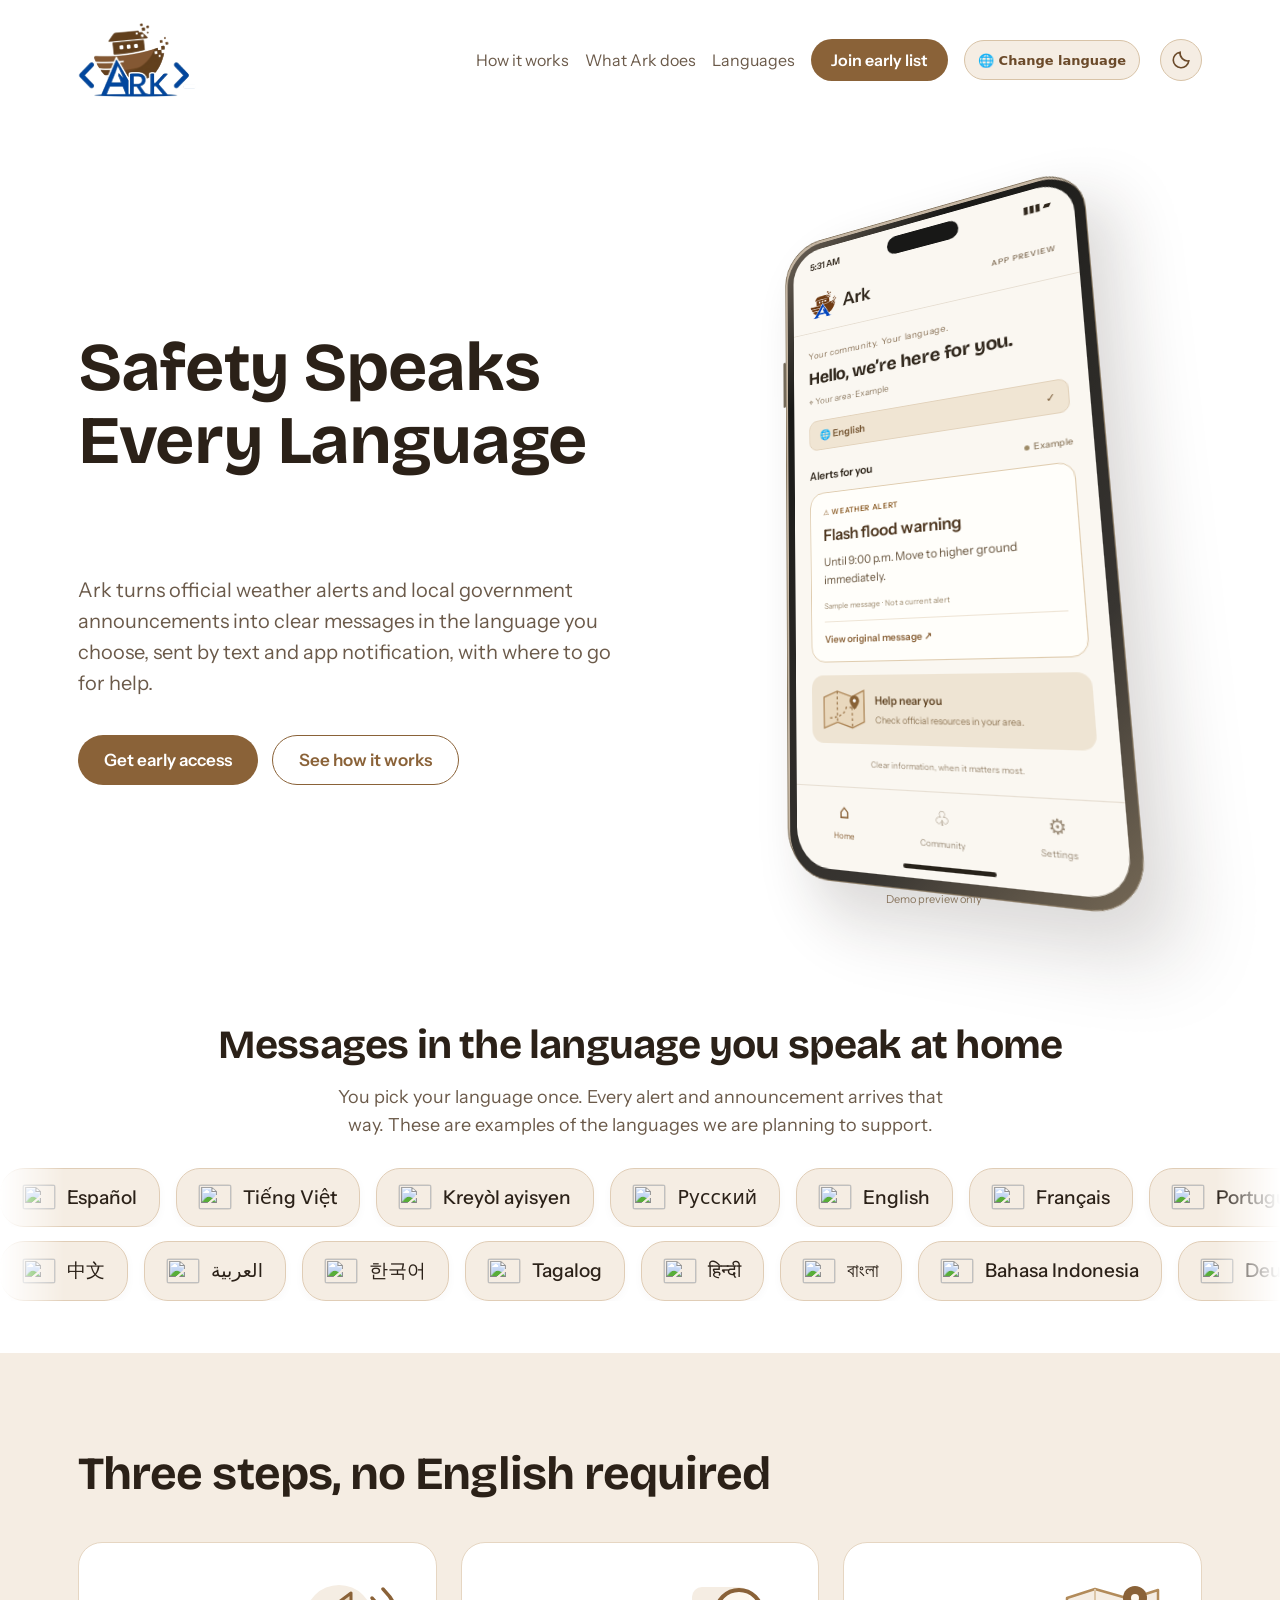
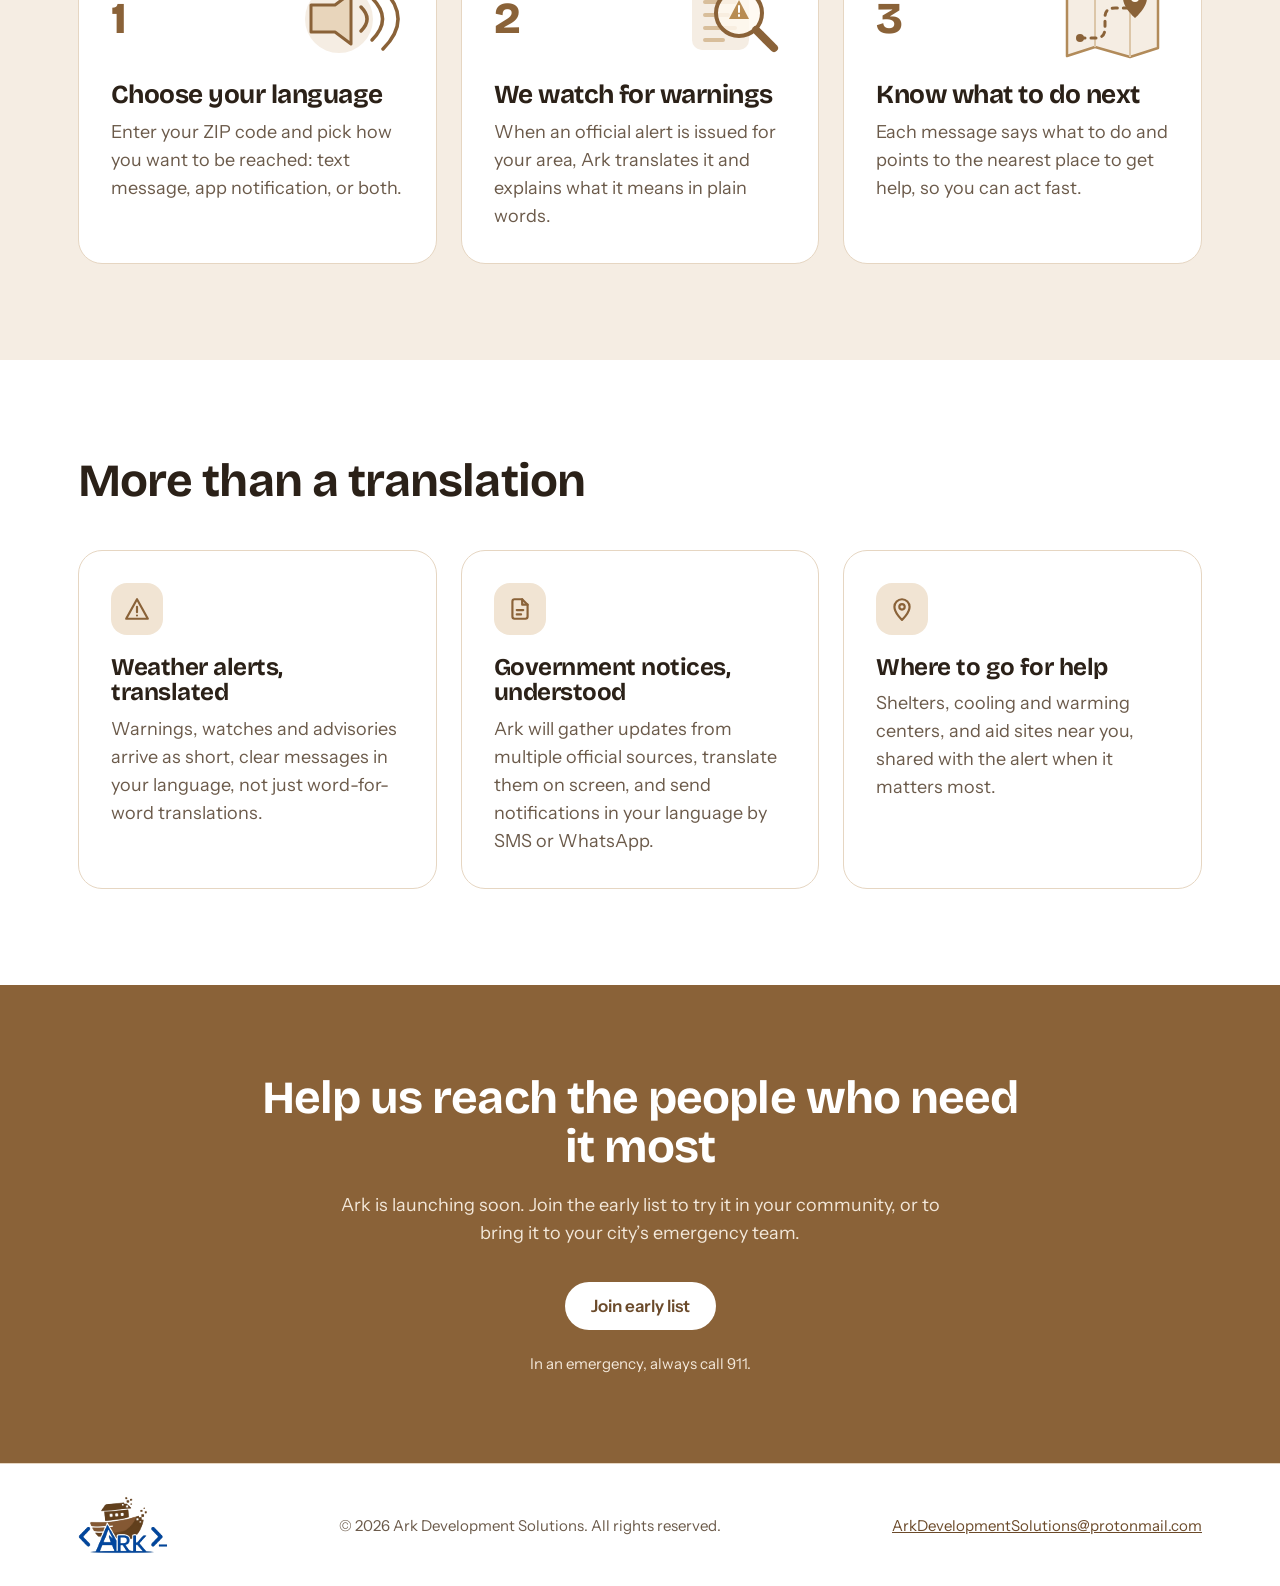
==== commit 24cc247b: "Add six static language preview packs and enable country defaults" ====
--- a/index.html
+++ b/index.html
@@ -603,7 +603,7 @@
   </script>
 
   <script type="__bundler/template">
-"<!DOCTYPE html>\n<html lang=\"en\"><head>\n<meta charset=\"utf-8\">\n<meta name=\"viewport\" content=\"width=device-width, initial-scale=1\">\n<title>Ark: Weather warnings & local aid, in your language<\u002Ftitle>\n<script src=\"fa9ddce7-6b0e-49ff-b3f1-9abe725b7ee6\"><\u002Fscript>\n<meta name=\"hz:slide-selector\" content=\"[data-canvas-width]\"><meta name=\"hz:canvas-width\" content=\"1360\"><meta name=\"hz:canvas-height\" content=\"2800\"><\u002Fhead>\n<body data-canvas-width=\"1360\" data-canvas-height=\"2800\" data-document-role=\"page\" data-label=\"Ark — Home page\">\n<x-dc>\n<helmet>\n<style>/* vietnamese */\n@font-face {\n  font-family: 'Bricolage Grotesque';\n  font-style: normal;\n  font-weight: 600;\n  font-stretch: 100%;\n  font-display: swap;\n  src: url(\"9227b584-334d-416b-acfe-776f8a2c232e\") format('woff2');\n  unicode-range: U+0102-0103, U+0110-0111, U+0128-0129, U+0168-0169, U+01A0-01A1, U+01AF-01B0, U+0300-0301, U+0303-0304, U+0308-0309, U+0323, U+0329, U+1EA0-1EF9, U+20AB;\n}\n/* latin-ext */\n@font-face {\n  font-family: 'Bricolage Grotesque';\n  font-style: normal;\n  font-weight: 600;\n  font-stretch: 100%;\n  font-display: swap;\n  src: url(https://fonts.gstatic.com/s/bricolagegrotesque/v9/3y9H6as8bTXq_nANBjzKo3IeZx8z6up5BeSl5jBNz_19PpbpMXuECpwUxJBOm_OJWiawDVXplDs.woff2) format('woff2');\n  unicode-range: U+0100-02BA, U+02BD-02C5, U+02C7-02CC, U+02CE-02D7, U+02DD-02FF, U+0304, U+0308, U+0329, U+1D00-1DBF, U+1E00-1E9F, U+1EF2-1EFF, U+2020, U+20A0-20AB, U+20AD-20C4, U+2113, U+2C60-2C7F, U+A720-A7FF;\n}\n/* latin */\n@font-face {\n  font-family: 'Bricolage Grotesque';\n  font-style: normal;\n  font-weight: 600;\n  font-stretch: 100%;\n  font-display: swap;\n  src: url(\"f2f855c1-6fe1-4b4f-a1f7-85b82ed3db1e\") format('woff2');\n  unicode-range: U+0000-00FF, U+0131, U+0152-0153, U+02BB-02BC, U+02C6, U+02DA, U+02DC, U+0304, U+0308, U+0329, U+2000-206F, U+20AC, U+2122, U+2191, U+2193, U+2212, U+2215, U+FEFF, U+FFFD;\n}\n/* vietnamese */\n@font-face {\n  font-family: 'Bricolage Grotesque';\n  font-style: normal;\n  font-weight: 700;\n  font-stretch: 100%;\n  font-display: swap;\n  src: url(\"9227b584-334d-416b-acfe-776f8a2c232e\") format('woff2');\n  unicode-range: U+0102-0103, U+0110-0111, U+0128-0129, U+0168-0169, U+01A0-01A1, U+01AF-01B0, U+0300-0301, U+0303-0304, U+0308-0309, U+0323, U+0329, U+1EA0-1EF9, U+20AB;\n}\n/* latin-ext */\n@font-face {\n  font-family: 'Bricolage Grotesque';\n  font-style: normal;\n  font-weight: 700;\n  font-stretch: 100%;\n  font-display: swap;\n  src: url(https://fonts.gstatic.com/s/bricolagegrotesque/v9/3y9H6as8bTXq_nANBjzKo3IeZx8z6up5BeSl5jBNz_19PpbpMXuECpwUxJBOm_OJWiawDVXplDs.woff2) format('woff2');\n  unicode-range: U+0100-02BA, U+02BD-02C5, U+02C7-02CC, U+02CE-02D7, U+02DD-02FF, U+0304, U+0308, U+0329, U+1D00-1DBF, U+1E00-1E9F, U+1EF2-1EFF, U+2020, U+20A0-20AB, U+20AD-20C4, U+2113, U+2C60-2C7F, U+A720-A7FF;\n}\n/* latin */\n@font-face {\n  font-family: 'Bricolage Grotesque';\n  font-style: normal;\n  font-weight: 700;\n  font-stretch: 100%;\n  font-display: swap;\n  src: url(\"f2f855c1-6fe1-4b4f-a1f7-85b82ed3db1e\") format('woff2');\n  unicode-range: U+0000-00FF, U+0131, U+0152-0153, U+02BB-02BC, U+02C6, U+02DA, U+02DC, U+0304, U+0308, U+0329, U+2000-206F, U+20AC, U+2122, U+2191, U+2193, U+2212, U+2215, U+FEFF, U+FFFD;\n}\n/* vietnamese */\n@font-face {\n  font-family: 'Bricolage Grotesque';\n  font-style: normal;\n  font-weight: 800;\n  font-stretch: 100%;\n  font-display: swap;\n  src: url(\"9227b584-334d-416b-acfe-776f8a2c232e\") format('woff2');\n  unicode-range: U+0102-0103, U+0110-0111, U+0128-0129, U+0168-0169, U+01A0-01A1, U+01AF-01B0, U+0300-0301, U+0303-0304, U+0308-0309, U+0323, U+0329, U+1EA0-1EF9, U+20AB;\n}\n/* latin-ext */\n@font-face {\n  font-family: 'Bricolage Grotesque';\n  font-style: normal;\n  font-weight: 800;\n  font-stretch: 100%;\n  font-display: swap;\n  src: url(https://fonts.gstatic.com/s/bricolagegrotesque/v9/3y9H6as8bTXq_nANBjzKo3IeZx8z6up5BeSl5jBNz_19PpbpMXuECpwUxJBOm_OJWiawDVXplDs.woff2) format('woff2');\n  unicode-range: U+0100-02BA, U+02BD-02C5, U+02C7-02CC, U+02CE-02D7, U+02DD-02FF, U+0304, U+0308, U+0329, U+1D00-1DBF, U+1E00-1E9F, U+1EF2-1EFF, U+2020, U+20A0-20AB, U+20AD-20C4, U+2113, U+2C60-2C7F, U+A720-A7FF;\n}\n/* latin */\n@font-face {\n  font-family: 'Bricolage Grotesque';\n  font-style: normal;\n  font-weight: 800;\n  font-stretch: 100%;\n  font-display: swap;\n  src: url(\"f2f855c1-6fe1-4b4f-a1f7-85b82ed3db1e\") format('woff2');\n  unicode-range: U+0000-00FF, U+0131, U+0152-0153, U+02BB-02BC, U+02C6, U+02DA, U+02DC, U+0304, U+0308, U+0329, U+2000-206F, U+20AC, U+2122, U+2191, U+2193, U+2212, U+2215, U+FEFF, U+FFFD;\n}\n/* latin-ext */\n@font-face {\n  font-family: 'Instrument Sans';\n  font-style: normal;\n  font-weight: 400;\n  font-stretch: 100%;\n  font-display: swap;\n  src: url(https://fonts.gstatic.com/s/instrumentsans/v4/pxiTypc9vsFDm051Uf6KVwgkfoSxQ0GsQv8ToedPibnr0She1YmV.woff2) format('woff2');\n  unicode-range: U+0100-02BA, U+02BD-02C5, U+02C7-02CC, U+02CE-02D7, U+02DD-02FF, U+0304, U+0308, U+0329, U+1D00-1DBF, U+1E00-1E9F, U+1EF2-1EFF, U+2020, U+20A0-20AB, U+20AD-20C4, U+2113, U+2C60-2C7F, U+A720-A7FF;\n}\n/* latin */\n@font-face {\n  font-family: 'Instrument Sans';\n  font-style: normal;\n  font-weight: 400;\n  font-stretch: 100%;\n  font-display: swap;\n  src: url(\"6855af76-7ebc-43eb-8201-0a3d1c418795\") format('woff2');\n  unicode-range: U+0000-00FF, U+0131, U+0152-0153, U+02BB-02BC, U+02C6, U+02DA, U+02DC, U+0304, U+0308, U+0329, U+2000-206F, U+20AC, U+2122, U+2191, U+2193, U+2212, U+2215, U+FEFF, U+FFFD;\n}\n/* latin-ext */\n@font-face {\n  font-family: 'Instrument Sans';\n  font-style: normal;\n  font-weight: 500;\n  font-stretch: 100%;\n  font-display: swap;\n  src: url(https://fonts.gstatic.com/s/instrumentsans/v4/pxiTypc9vsFDm051Uf6KVwgkfoSxQ0GsQv8ToedPibnr0She1YmV.woff2) format('woff2');\n  unicode-range: U+0100-02BA, U+02BD-02C5, U+02C7-02CC, U+02CE-02D7, U+02DD-02FF, U+0304, U+0308, U+0329, U+1D00-1DBF, U+1E00-1E9F, U+1EF2-1EFF, U+2020, U+20A0-20AB, U+20AD-20C4, U+2113, U+2C60-2C7F, U+A720-A7FF;\n}\n/* latin */\n@font-face {\n  font-family: 'Instrument Sans';\n  font-style: normal;\n  font-weight: 500;\n  font-stretch: 100%;\n  font-display: swap;\n  src: url(\"6855af76-7ebc-43eb-8201-0a3d1c418795\") format('woff2');\n  unicode-range: U+0000-00FF, U+0131, U+0152-0153, U+02BB-02BC, U+02C6, U+02DA, U+02DC, U+0304, U+0308, U+0329, U+2000-206F, U+20AC, U+2122, U+2191, U+2193, U+2212, U+2215, U+FEFF, U+FFFD;\n}\n/* latin-ext */\n@font-face {\n  font-family: 'Instrument Sans';\n  font-style: normal;\n  font-weight: 600;\n  font-stretch: 100%;\n  font-display: swap;\n  src: url(https://fonts.gstatic.com/s/instrumentsans/v4/pxiTypc9vsFDm051Uf6KVwgkfoSxQ0GsQv8ToedPibnr0She1YmV.woff2) format('woff2');\n  unicode-range: U+0100-02BA, U+02BD-02C5, U+02C7-02CC, U+02CE-02D7, U+02DD-02FF, U+0304, U+0308, U+0329, U+1D00-1DBF, U+1E00-1E9F, U+1EF2-1EFF, U+2020, U+20A0-20AB, U+20AD-20C4, U+2113, U+2C60-2C7F, U+A720-A7FF;\n}\n/* latin */\n@font-face {\n  font-family: 'Instrument Sans';\n  font-style: normal;\n  font-weight: 600;\n  font-stretch: 100%;\n  font-display: swap;\n  src: url(\"6855af76-7ebc-43eb-8201-0a3d1c418795\") format('woff2');\n  unicode-range: U+0000-00FF, U+0131, U+0152-0153, U+02BB-02BC, U+02C6, U+02DA, U+02DC, U+0304, U+0308, U+0329, U+2000-206F, U+20AC, U+2122, U+2191, U+2193, U+2212, U+2215, U+FEFF, U+FFFD;\n}\n<\u002Fstyle>\n<style>\nbody{margin:0;background:#FFFFFF;color:#2B2118;font-family:'Instrument Sans',system-ui,sans-serif;font-size:18px;line-height:1.55}\nh1,h2,h3{font-family:'Bricolage Grotesque','Instrument Sans',system-ui,sans-serif;margin:0;line-height:1.08;letter-spacing:-0.02em}\np{margin:0}\na{color:inherit;text-decoration:none}\n.wrap{max-width:1180px;margin:0 auto;padding:0 28px;box-sizing:border-box}\n.dark{background:#fff;color:#2B2118}.cta .btn{background:#fff;color:#6B4A2A}.cta .input{background:#fff;color:#2B2118;border-color:#fff}\n.nav{display:flex;align-items:center;justify-content:space-between;padding:22px 0}\n.logo{display:flex;align-items:center;gap:10px;font-family:'Bricolage Grotesque',sans-serif;font-weight:800;font-size:26px;color:#2B2118}\n.links{display:flex;gap:30px;align-items:center;font-size:16px;color:#6B5A4A}\n.btn{display:inline-flex;align-items:center;justify-content:center;min-height:48px;padding:0 26px;border-radius:999px;background:#8A6238;color:#fff;font-weight:600;font-size:17px;border:0;cursor:pointer;font-family:inherit}\n.btn.ghost{background:transparent;color:#8A6238;border:1.5px solid #8A6238}\n.hero{display:grid;grid-template-columns:repeat(auto-fit,minmax(320px,1fr));gap:56px;align-items:center;padding:56px 0 96px}\n.eyebrow{font-size:14px;font-weight:600;letter-spacing:.12em;text-transform:uppercase;color:#8A6238}\n.phone{width:310px;max-width:100%;margin:0 auto;background:#F5EDE3;border:1.5px solid #E0CDB6;border-radius:36px;padding:22px 18px 26px;box-sizing:border-box}\n.pill{display:inline-block;font-size:12px;font-weight:600;letter-spacing:.06em;text-transform:uppercase;padding:4px 10px;border-radius:999px}\n.bubble{border-radius:20px;padding:14px 16px;font-size:15.5px;line-height:1.45}\n.chips{display:flex;flex-wrap:wrap;gap:12px;justify-content:center}\n.chip{padding:12px 22px;border-radius:999px;background:#F5EDE3;border:1.5px solid #E0CDB6;font-size:19px;font-weight:500}\n.grid{display:grid;grid-template-columns:repeat(auto-fit,minmax(260px,1fr));gap:24px}\n.card{background:#fff;border:1.5px solid #E6D6C2;border-radius:24px;padding:32px}\n.num{font-family:'Bricolage Grotesque',sans-serif;font-weight:800;font-size:44px;color:#8A6238;line-height:1}\n.icon{width:52px;height:52px;border-radius:16px;background:#F1E4D3;display:flex;align-items:center;justify-content:center;margin-bottom:20px}\n.muted{color:#6B5A4A}\n.input{min-height:48px;padding:0 20px;border-radius:999px;border:1.5px solid #fff;background:#fff;color:#2B2118;font-size:17px;font-family:inherit;min-width:260px;flex:1;box-sizing:border-box}\n.rot{display:grid}.rot span{grid-area:1/1;opacity:0;animation:rot 28s linear infinite}.rot span:first-child{opacity:1}\n@keyframes rot{0%{opacity:0}1.5%{opacity:1}11%{opacity:1}12.5%{opacity:0}100%{opacity:0}}\n@media (prefers-reduced-motion:reduce){.rot span{animation:none}.rot span:not(:first-child){opacity:0}}\n@media (max-width:700px){.links a{display:none}.phone{margin-top:8px}}\n<\u002Fstyle>\n<\u002Fhelmet>\n\n<header class=\"dark\">\n<div class=\"wrap\">\n<div class=\"nav\">\n<span class=\"logo ark-header-logo\"><img src=\"./ark-logo-cursor-clear.svg\" alt=\"Ark\" style=\"height:76px;width:auto\"><\u002Fspan>\n<nav class=\"links\"><a href=\"#how\">How it works<\u002Fa><a href=\"#features\">What Ark does<\u002Fa><a href=\"#languages\">Languages<\u002Fa><a class=\"btn\" href=\"#join\" style=\"min-height:42px;padding:0 20px;font-size:16px;color:#fff\">Join early list<\u002Fa><button class=\"ark-change-language\" type=\"button\" aria-label=\"Change website language\" style=\"margin-right:4px\">🌐 Change language<\u002Fbutton><button class=\"ark-theme-toggle\" type=\"button\" aria-label=\"Switch theme\">Dark mode<\u002Fbutton><\u002Fnav>\n<\u002Fdiv>\n\n<section class=\"hero\" id=\"top\">\n<div>\n\n<h1 style=\"font-size:clamp(40px,6vw,68px);color:#2B2118;margin-top:18px\" class=\"rot\"><span lang=\"en\" dir=\"ltr\" style=\"animation-delay:0s\">Safety Speaks Every Language<\u002Fspan><span lang=\"es\" aria-hidden=\"true\" dir=\"ltr\" style=\"animation-delay:4s\">La seguridad habla todos los idiomas<\u002Fspan><span lang=\"zh\" aria-hidden=\"true\" dir=\"ltr\" style=\"animation-delay:8s\">安全，说每一种语言<\u002Fspan><span lang=\"vi\" aria-hidden=\"true\" dir=\"ltr\" style=\"animation-delay:12s\">An toàn nói mọi ngôn ngữ<\u002Fspan><span lang=\"ar\" dir=\"rtl\" aria-hidden=\"true\" style=\"animation-delay:16s\">السلامة تتحدث كل اللغات<\u002Fspan><span lang=\"ht\" aria-hidden=\"true\" dir=\"ltr\" style=\"animation-delay:20s\">Sekirite pale tout lang<\u002Fspan><span lang=\"ko\" aria-hidden=\"true\" dir=\"ltr\" style=\"animation-delay:24s\">안전은 모든 언어로 말합니다<\u002Fspan><span lang=\"ru\" aria-hidden=\"true\" dir=\"ltr\" style=\"animation-delay:28s\">Безопасность говорит на всех языках<\u002Fspan><span lang=\"tl\" aria-hidden=\"true\" dir=\"ltr\" style=\"animation-delay:32s\">Kaligtasan sa bawat wika<\u002Fspan><\u002Fh1>\n<p style=\"font-size:20px;color:#6B5A4A;margin-top:24px;max-width:540px\">Ark turns official weather alerts and local government announcements into clear messages in the language you choose, sent by text and app notification, with where to go for help.<\u002Fp>\n<div style=\"display:flex;flex-wrap:wrap;gap:14px;margin-top:36px\"><a class=\"btn\" href=\"#join\">Get early access<\u002Fa><a class=\"btn ghost\" href=\"#how\">See how it works<\u002Fa><\u002Fdiv>\n<\u002Fdiv>\n\n<div class=\"ark-device-stage\"><div class=\"ark-device\" role=\"img\" aria-label=\"Ark mobile app concept preview showing a sample Spanish flood alert, language preferences, and official local resources\">\n<div class=\"ark-screen\"><div class=\"ark-statusbar\"><span>9:41<\u002Fspan><span aria-hidden=\"true\">▮▮▮ ▰<\u002Fspan><\u002Fdiv><div class=\"ark-island\"><\u002Fdiv>\n<div class=\"ark-apphead\"><img src=\"./ark-favicon-v6.svg\" alt=\"\" width=\"36\" height=\"36\"><strong>Ark<\u002Fstrong><span class=\"ark-preview-label\">APP PREVIEW<\u002Fspan><\u002Fdiv>\n<div class=\"ark-appbody\"><div class=\"ark-appgreeting\">Tu comunidad. Tu idioma.<\u002Fdiv><h3>Hola, estamos contigo.<\u002Fh3><div class=\"ark-location\">⌖ Tu zona · Ejemplo<\u002Fdiv>\n<div class=\"ark-language-chip\">🌐 Español <span>✓<\u002Fspan><\u002Fdiv><div class=\"ark-alert-heading\"><span>Alertas para ti<\u002Fspan><span class=\"ark-live-dot\">Ejemplo<\u002Fspan><\u002Fdiv>\n<div class=\"ark-alert-card\"><div class=\"ark-alert-tag\">⚠ ALERTA METEOROLÓGICA<\u002Fdiv><h4>Alerta de inundación repentina<\u002Fh4><div class=\"ark-alert-message\">Hasta las 9:00 p. m. Vaya de inmediato a un lugar más alto.<\u002Fdiv><div class=\"ark-alert-source\">Mensaje de ejemplo · No es una alerta actual<\u002Fdiv><div class=\"ark-original-label\">Ver mensaje original ↗<\u002Fdiv><\u002Fdiv>\n<div class=\"ark-help-card\"><div class=\"ark-map-mini\" aria-hidden=\"true\"><svg viewBox=\"0 0 80 70\"><path d=\"m6 18 23-9 25 8 20-9v46l-20 9-25-8-23 9Z\" fill=\"#E9D8BD\" stroke=\"#AD8555\" stroke-width=\"2\"/><path d=\"M29 9v46m25-38v46M16 49q25-2 28-16h17\" fill=\"none\" stroke=\"#9A7448\" stroke-width=\"2\" stroke-dasharray=\"4 4\"/><path d=\"M58 15a8 8 0 0 0-8 8c0 6 8 13 8 13s8-7 8-13a8 8 0 0 0-8-8\" fill=\"#896236\"/><circle cx=\"58\" cy=\"23\" r=\"2.5\" fill=\"white\"/><\u002Fsvg><\u002Fdiv><div><strong>Ayuda cerca de ti<\u002Fstrong><span>Consulta los recursos oficiales de tu localidad.<\u002Fspan><\u002Fdiv><\u002Fdiv>\n<div class=\"ark-appfootnote\">Información clara, cuando más importa.<\u002Fdiv><\u002Fdiv>\n<div class=\"ark-appnav\" aria-hidden=\"true\"><span class=\"ark-nav-active\">⌂<small>Inicio<\u002Fsmall><\u002Fspan><span>♧<small>Comunidad<\u002Fsmall><\u002Fspan><span>⚙<small>Ajustes<\u002Fsmall><\u002Fspan><\u002Fdiv><div class=\"ark-homebar\"><\u002Fdiv><\u002Fdiv><\u002Fdiv><div class=\"ark-device-caption\">Demo preview only<\u002Fdiv><\u002Fdiv>\n<\u002Fsection>\n<\u002Fdiv>\n<\u002Fheader>\n\n<section id=\"languages\" style=\"padding:72px 0 8px\">\n<div class=\"wrap\" style=\"text-align:center\">\n<h2 style=\"font-size:clamp(28px,4vw,40px)\">Messages in the language you speak at home<\u002Fh2>\n<p class=\"muted\" style=\"margin:16px auto 32px;max-width:620px\">You pick your language once. Every alert and announcement arrives that way. These are examples of the languages we are planning to support.<\u002Fp>\n<div class=\"ark-language-marquee\" aria-label=\"Examples of planned languages\"><div class=\"ark-language-row\"><div class=\"ark-language-track\"><div class=\"ark-language-group\"><span class=\"chip\"><img class=\"ark-country-flag\" src=\"https://flagcdn.com/es.svg\" alt=\"\" aria-hidden=\"true\" width=\"28\" height=\"20\" loading=\"lazy\" decoding=\"async\" referrerpolicy=\"no-referrer\"><span>Español<\u002Fspan><\u002Fspan><span class=\"chip\"><img class=\"ark-country-flag\" src=\"https://flagcdn.com/vn.svg\" alt=\"\" aria-hidden=\"true\" width=\"28\" height=\"20\" loading=\"lazy\" decoding=\"async\" referrerpolicy=\"no-referrer\"><span>Tiếng Việt<\u002Fspan><\u002Fspan><span class=\"chip\"><img class=\"ark-country-flag\" src=\"https://flagcdn.com/ht.svg\" alt=\"\" aria-hidden=\"true\" width=\"28\" height=\"20\" loading=\"lazy\" decoding=\"async\" referrerpolicy=\"no-referrer\"><span>Kreyòl ayisyen<\u002Fspan><\u002Fspan><span class=\"chip\"><img class=\"ark-country-flag\" src=\"https://flagcdn.com/ru.svg\" alt=\"\" aria-hidden=\"true\" width=\"28\" height=\"20\" loading=\"lazy\" decoding=\"async\" referrerpolicy=\"no-referrer\"><span>Русский<\u002Fspan><\u002Fspan><span class=\"chip\"><img class=\"ark-country-flag\" src=\"https://flagcdn.com/us.svg\" alt=\"\" aria-hidden=\"true\" width=\"28\" height=\"20\" loading=\"lazy\" decoding=\"async\" referrerpolicy=\"no-referrer\"><span>English<\u002Fspan><\u002Fspan><span class=\"chip\"><img class=\"ark-country-flag\" src=\"https://flagcdn.com/fr.svg\" alt=\"\" aria-hidden=\"true\" width=\"28\" height=\"20\" loading=\"lazy\" decoding=\"async\" referrerpolicy=\"no-referrer\"><span>Français<\u002Fspan><\u002Fspan><span class=\"chip\"><img class=\"ark-country-flag\" src=\"https://flagcdn.com/br.svg\" alt=\"\" aria-hidden=\"true\" width=\"28\" height=\"20\" loading=\"lazy\" decoding=\"async\" referrerpolicy=\"no-referrer\"><span>Português<\u002Fspan><\u002Fspan><span class=\"chip\"><img class=\"ark-country-flag\" src=\"https://flagcdn.com/pk.svg\" alt=\"\" aria-hidden=\"true\" width=\"28\" height=\"20\" loading=\"lazy\" decoding=\"async\" referrerpolicy=\"no-referrer\"><span>اردو<\u002Fspan><\u002Fspan><span class=\"chip\"><img class=\"ark-country-flag\" src=\"https://flagcdn.com/jp.svg\" alt=\"\" aria-hidden=\"true\" width=\"28\" height=\"20\" loading=\"lazy\" decoding=\"async\" referrerpolicy=\"no-referrer\"><span>日本語<\u002Fspan><\u002Fspan><span class=\"chip\"><img class=\"ark-country-flag\" src=\"https://flagcdn.com/in.svg\" alt=\"\" aria-hidden=\"true\" width=\"28\" height=\"20\" loading=\"lazy\" decoding=\"async\" referrerpolicy=\"no-referrer\"><span>తెలుగు<\u002Fspan><\u002Fspan><span class=\"chip\"><img class=\"ark-country-flag\" src=\"https://flagcdn.com/tr.svg\" alt=\"\" aria-hidden=\"true\" width=\"28\" height=\"20\" loading=\"lazy\" decoding=\"async\" referrerpolicy=\"no-referrer\"><span>Türkçe<\u002Fspan><\u002Fspan><span class=\"chip\"><img class=\"ark-country-flag\" src=\"https://flagcdn.com/tz.svg\" alt=\"\" aria-hidden=\"true\" width=\"28\" height=\"20\" loading=\"lazy\" decoding=\"async\" referrerpolicy=\"no-referrer\"><span>Kiswahili<\u002Fspan><\u002Fspan><span class=\"chip\"><img class=\"ark-country-flag\" src=\"https://flagcdn.com/ir.svg\" alt=\"\" aria-hidden=\"true\" width=\"28\" height=\"20\" loading=\"lazy\" decoding=\"async\" referrerpolicy=\"no-referrer\"><span>فارسی<\u002Fspan><\u002Fspan><span class=\"chip\"><img class=\"ark-country-flag\" src=\"https://flagcdn.com/id.svg\" alt=\"\" aria-hidden=\"true\" width=\"28\" height=\"20\" loading=\"lazy\" decoding=\"async\" referrerpolicy=\"no-referrer\"><span>Basa Jawa<\u002Fspan><\u002Fspan><span class=\"chip\"><img class=\"ark-country-flag\" src=\"https://flagcdn.com/in.svg\" alt=\"\" aria-hidden=\"true\" width=\"28\" height=\"20\" loading=\"lazy\" decoding=\"async\" referrerpolicy=\"no-referrer\"><span>ગુજરાતી<\u002Fspan><\u002Fspan><span class=\"chip\"><img class=\"ark-country-flag\" src=\"https://flagcdn.com/in.svg\" alt=\"\" aria-hidden=\"true\" width=\"28\" height=\"20\" loading=\"lazy\" decoding=\"async\" referrerpolicy=\"no-referrer\"><span>ಕನ್ನಡ<\u002Fspan><\u002Fspan><span class=\"chip\"><img class=\"ark-country-flag\" src=\"https://flagcdn.com/pl.svg\" alt=\"\" aria-hidden=\"true\" width=\"28\" height=\"20\" loading=\"lazy\" decoding=\"async\" referrerpolicy=\"no-referrer\"><span>Polski<\u002Fspan><\u002Fspan><span class=\"chip\"><img class=\"ark-country-flag\" src=\"https://flagcdn.com/cd.svg\" alt=\"\" aria-hidden=\"true\" width=\"28\" height=\"20\" loading=\"lazy\" decoding=\"async\" referrerpolicy=\"no-referrer\"><span>Lingála<\u002Fspan><\u002Fspan><span class=\"chip\"><img class=\"ark-country-flag\" src=\"https://flagcdn.com/ua.svg\" alt=\"\" aria-hidden=\"true\" width=\"28\" height=\"20\" loading=\"lazy\" decoding=\"async\" referrerpolicy=\"no-referrer\"><span>Українська<\u002Fspan><\u002Fspan><span class=\"chip\"><img class=\"ark-country-flag\" src=\"https://flagcdn.com/pk.svg\" alt=\"\" aria-hidden=\"true\" width=\"28\" height=\"20\" loading=\"lazy\" decoding=\"async\" referrerpolicy=\"no-referrer\"><span>سنڌي<\u002Fspan><\u002Fspan><span class=\"chip\"><img class=\"ark-country-flag\" src=\"https://flagcdn.com/my.svg\" alt=\"\" aria-hidden=\"true\" width=\"28\" height=\"20\" loading=\"lazy\" decoding=\"async\" referrerpolicy=\"no-referrer\"><span>Bahasa Melayu<\u002Fspan><\u002Fspan><span class=\"chip\"><img class=\"ark-country-flag\" src=\"https://flagcdn.com/za.svg\" alt=\"\" aria-hidden=\"true\" width=\"28\" height=\"20\" loading=\"lazy\" decoding=\"async\" referrerpolicy=\"no-referrer\"><span>isiZulu<\u002Fspan><\u002Fspan><span class=\"chip\"><img class=\"ark-country-flag\" src=\"https://flagcdn.com/ro.svg\" alt=\"\" aria-hidden=\"true\" width=\"28\" height=\"20\" loading=\"lazy\" decoding=\"async\" referrerpolicy=\"no-referrer\"><span>Română<\u002Fspan><\u002Fspan><span class=\"chip\"><img class=\"ark-country-flag\" src=\"https://flagcdn.com/et.svg\" alt=\"\" aria-hidden=\"true\" width=\"28\" height=\"20\" loading=\"lazy\" decoding=\"async\" referrerpolicy=\"no-referrer\"><span>Afaan Oromoo<\u002Fspan><\u002Fspan><span class=\"chip\"><img class=\"ark-country-flag\" src=\"https://flagcdn.com/se.svg\" alt=\"\" aria-hidden=\"true\" width=\"28\" height=\"20\" loading=\"lazy\" decoding=\"async\" referrerpolicy=\"no-referrer\"><span>Svenska<\u002Fspan><\u002Fspan><\u002Fdiv><div class=\"ark-language-group\" aria-hidden=\"true\"><span class=\"chip\"><img class=\"ark-country-flag\" src=\"https://flagcdn.com/es.svg\" alt=\"\" aria-hidden=\"true\" width=\"28\" height=\"20\" loading=\"lazy\" decoding=\"async\" referrerpolicy=\"no-referrer\"><span>Español<\u002Fspan><\u002Fspan><span class=\"chip\"><img class=\"ark-country-flag\" src=\"https://flagcdn.com/vn.svg\" alt=\"\" aria-hidden=\"true\" width=\"28\" height=\"20\" loading=\"lazy\" decoding=\"async\" referrerpolicy=\"no-referrer\"><span>Tiếng Việt<\u002Fspan><\u002Fspan><span class=\"chip\"><img class=\"ark-country-flag\" src=\"https://flagcdn.com/ht.svg\" alt=\"\" aria-hidden=\"true\" width=\"28\" height=\"20\" loading=\"lazy\" decoding=\"async\" referrerpolicy=\"no-referrer\"><span>Kreyòl ayisyen<\u002Fspan><\u002Fspan><span class=\"chip\"><img class=\"ark-country-flag\" src=\"https://flagcdn.com/ru.svg\" alt=\"\" aria-hidden=\"true\" width=\"28\" height=\"20\" loading=\"lazy\" decoding=\"async\" referrerpolicy=\"no-referrer\"><span>Русский<\u002Fspan><\u002Fspan><span class=\"chip\"><img class=\"ark-country-flag\" src=\"https://flagcdn.com/us.svg\" alt=\"\" aria-hidden=\"true\" width=\"28\" height=\"20\" loading=\"lazy\" decoding=\"async\" referrerpolicy=\"no-referrer\"><span>English<\u002Fspan><\u002Fspan><span class=\"chip\"><img class=\"ark-country-flag\" src=\"https://flagcdn.com/fr.svg\" alt=\"\" aria-hidden=\"true\" width=\"28\" height=\"20\" loading=\"lazy\" decoding=\"async\" referrerpolicy=\"no-referrer\"><span>Français<\u002Fspan><\u002Fspan><span class=\"chip\"><img class=\"ark-country-flag\" src=\"https://flagcdn.com/br.svg\" alt=\"\" aria-hidden=\"true\" width=\"28\" height=\"20\" loading=\"lazy\" decoding=\"async\" referrerpolicy=\"no-referrer\"><span>Português<\u002Fspan><\u002Fspan><span class=\"chip\"><img class=\"ark-country-flag\" src=\"https://flagcdn.com/pk.svg\" alt=\"\" aria-hidden=\"true\" width=\"28\" height=\"20\" loading=\"lazy\" decoding=\"async\" referrerpolicy=\"no-referrer\"><span>اردو<\u002Fspan><\u002Fspan><span class=\"chip\"><img class=\"ark-country-flag\" src=\"https://flagcdn.com/jp.svg\" alt=\"\" aria-hidden=\"true\" width=\"28\" height=\"20\" loading=\"lazy\" decoding=\"async\" referrerpolicy=\"no-referrer\"><span>日本語<\u002Fspan><\u002Fspan><span class=\"chip\"><img class=\"ark-country-flag\" src=\"https://flagcdn.com/in.svg\" alt=\"\" aria-hidden=\"true\" width=\"28\" height=\"20\" loading=\"lazy\" decoding=\"async\" referrerpolicy=\"no-referrer\"><span>తెలుగు<\u002Fspan><\u002Fspan><span class=\"chip\"><img class=\"ark-country-flag\" src=\"https://flagcdn.com/tr.svg\" alt=\"\" aria-hidden=\"true\" width=\"28\" height=\"20\" loading=\"lazy\" decoding=\"async\" referrerpolicy=\"no-referrer\"><span>Türkçe<\u002Fspan><\u002Fspan><span class=\"chip\"><img class=\"ark-country-flag\" src=\"https://flagcdn.com/tz.svg\" alt=\"\" aria-hidden=\"true\" width=\"28\" height=\"20\" loading=\"lazy\" decoding=\"async\" referrerpolicy=\"no-referrer\"><span>Kiswahili<\u002Fspan><\u002Fspan><span class=\"chip\"><img class=\"ark-country-flag\" src=\"https://flagcdn.com/ir.svg\" alt=\"\" aria-hidden=\"true\" width=\"28\" height=\"20\" loading=\"lazy\" decoding=\"async\" referrerpolicy=\"no-referrer\"><span>فارسی<\u002Fspan><\u002Fspan><span class=\"chip\"><img class=\"ark-country-flag\" src=\"https://flagcdn.com/id.svg\" alt=\"\" aria-hidden=\"true\" width=\"28\" height=\"20\" loading=\"lazy\" decoding=\"async\" referrerpolicy=\"no-referrer\"><span>Basa Jawa<\u002Fspan><\u002Fspan><span class=\"chip\"><img class=\"ark-country-flag\" src=\"https://flagcdn.com/in.svg\" alt=\"\" aria-hidden=\"true\" width=\"28\" height=\"20\" loading=\"lazy\" decoding=\"async\" referrerpolicy=\"no-referrer\"><span>ગુજરાતી<\u002Fspan><\u002Fspan><span class=\"chip\"><img class=\"ark-country-flag\" src=\"https://flagcdn.com/in.svg\" alt=\"\" aria-hidden=\"true\" width=\"28\" height=\"20\" loading=\"lazy\" decoding=\"async\" referrerpolicy=\"no-referrer\"><span>ಕನ್ನಡ<\u002Fspan><\u002Fspan><span class=\"chip\"><img class=\"ark-country-flag\" src=\"https://flagcdn.com/pl.svg\" alt=\"\" aria-hidden=\"true\" width=\"28\" height=\"20\" loading=\"lazy\" decoding=\"async\" referrerpolicy=\"no-referrer\"><span>Polski<\u002Fspan><\u002Fspan><span class=\"chip\"><img class=\"ark-country-flag\" src=\"https://flagcdn.com/cd.svg\" alt=\"\" aria-hidden=\"true\" width=\"28\" height=\"20\" loading=\"lazy\" decoding=\"async\" referrerpolicy=\"no-referrer\"><span>Lingála<\u002Fspan><\u002Fspan><span class=\"chip\"><img class=\"ark-country-flag\" src=\"https://flagcdn.com/ua.svg\" alt=\"\" aria-hidden=\"true\" width=\"28\" height=\"20\" loading=\"lazy\" decoding=\"async\" referrerpolicy=\"no-referrer\"><span>Українська<\u002Fspan><\u002Fspan><span class=\"chip\"><img class=\"ark-country-flag\" src=\"https://flagcdn.com/pk.svg\" alt=\"\" aria-hidden=\"true\" width=\"28\" height=\"20\" loading=\"lazy\" decoding=\"async\" referrerpolicy=\"no-referrer\"><span>سنڌي<\u002Fspan><\u002Fspan><span class=\"chip\"><img class=\"ark-country-flag\" src=\"https://flagcdn.com/my.svg\" alt=\"\" aria-hidden=\"true\" width=\"28\" height=\"20\" loading=\"lazy\" decoding=\"async\" referrerpolicy=\"no-referrer\"><span>Bahasa Melayu<\u002Fspan><\u002Fspan><span class=\"chip\"><img class=\"ark-country-flag\" src=\"https://flagcdn.com/za.svg\" alt=\"\" aria-hidden=\"true\" width=\"28\" height=\"20\" loading=\"lazy\" decoding=\"async\" referrerpolicy=\"no-referrer\"><span>isiZulu<\u002Fspan><\u002Fspan><span class=\"chip\"><img class=\"ark-country-flag\" src=\"https://flagcdn.com/ro.svg\" alt=\"\" aria-hidden=\"true\" width=\"28\" height=\"20\" loading=\"lazy\" decoding=\"async\" referrerpolicy=\"no-referrer\"><span>Română<\u002Fspan><\u002Fspan><span class=\"chip\"><img class=\"ark-country-flag\" src=\"https://flagcdn.com/et.svg\" alt=\"\" aria-hidden=\"true\" width=\"28\" height=\"20\" loading=\"lazy\" decoding=\"async\" referrerpolicy=\"no-referrer\"><span>Afaan Oromoo<\u002Fspan><\u002Fspan><span class=\"chip\"><img class=\"ark-country-flag\" src=\"https://flagcdn.com/se.svg\" alt=\"\" aria-hidden=\"true\" width=\"28\" height=\"20\" loading=\"lazy\" decoding=\"async\" referrerpolicy=\"no-referrer\"><span>Svenska<\u002Fspan><\u002Fspan><\u002Fdiv><\u002Fdiv><\u002Fdiv><div class=\"ark-language-row\"><div class=\"ark-language-track reverse\"><div class=\"ark-language-group\"><span class=\"chip\"><img class=\"ark-country-flag\" src=\"https://flagcdn.com/cn.svg\" alt=\"\" aria-hidden=\"true\" width=\"28\" height=\"20\" loading=\"lazy\" decoding=\"async\" referrerpolicy=\"no-referrer\"><span>中文<\u002Fspan><\u002Fspan><span class=\"chip\"><img class=\"ark-country-flag\" src=\"https://flagcdn.com/sa.svg\" alt=\"\" aria-hidden=\"true\" width=\"28\" height=\"20\" loading=\"lazy\" decoding=\"async\" referrerpolicy=\"no-referrer\"><span>العربية<\u002Fspan><\u002Fspan><span class=\"chip\"><img class=\"ark-country-flag\" src=\"https://flagcdn.com/kr.svg\" alt=\"\" aria-hidden=\"true\" width=\"28\" height=\"20\" loading=\"lazy\" decoding=\"async\" referrerpolicy=\"no-referrer\"><span>한국어<\u002Fspan><\u002Fspan><span class=\"chip\"><img class=\"ark-country-flag\" src=\"https://flagcdn.com/ph.svg\" alt=\"\" aria-hidden=\"true\" width=\"28\" height=\"20\" loading=\"lazy\" decoding=\"async\" referrerpolicy=\"no-referrer\"><span>Tagalog<\u002Fspan><\u002Fspan><span class=\"chip\"><img class=\"ark-country-flag\" src=\"https://flagcdn.com/in.svg\" alt=\"\" aria-hidden=\"true\" width=\"28\" height=\"20\" loading=\"lazy\" decoding=\"async\" referrerpolicy=\"no-referrer\"><span>हिन्दी<\u002Fspan><\u002Fspan><span class=\"chip\"><img class=\"ark-country-flag\" src=\"https://flagcdn.com/bd.svg\" alt=\"\" aria-hidden=\"true\" width=\"28\" height=\"20\" loading=\"lazy\" decoding=\"async\" referrerpolicy=\"no-referrer\"><span>বাংলা<\u002Fspan><\u002Fspan><span class=\"chip\"><img class=\"ark-country-flag\" src=\"https://flagcdn.com/id.svg\" alt=\"\" aria-hidden=\"true\" width=\"28\" height=\"20\" loading=\"lazy\" decoding=\"async\" referrerpolicy=\"no-referrer\"><span>Bahasa Indonesia<\u002Fspan><\u002Fspan><span class=\"chip\"><img class=\"ark-country-flag\" src=\"https://flagcdn.com/de.svg\" alt=\"\" aria-hidden=\"true\" width=\"28\" height=\"20\" loading=\"lazy\" decoding=\"async\" referrerpolicy=\"no-referrer\"><span>Deutsch<\u002Fspan><\u002Fspan><span class=\"chip\"><img class=\"ark-country-flag\" src=\"https://flagcdn.com/in.svg\" alt=\"\" aria-hidden=\"true\" width=\"28\" height=\"20\" loading=\"lazy\" decoding=\"async\" referrerpolicy=\"no-referrer\"><span>मराठी<\u002Fspan><\u002Fspan><span class=\"chip\"><img class=\"ark-country-flag\" src=\"https://flagcdn.com/ng.svg\" alt=\"\" aria-hidden=\"true\" width=\"28\" height=\"20\" loading=\"lazy\" decoding=\"async\" referrerpolicy=\"no-referrer\"><span>Hausa<\u002Fspan><\u002Fspan><span class=\"chip\"><img class=\"ark-country-flag\" src=\"https://flagcdn.com/in.svg\" alt=\"\" aria-hidden=\"true\" width=\"28\" height=\"20\" loading=\"lazy\" decoding=\"async\" referrerpolicy=\"no-referrer\"><span>ਪੰਜਾਬੀ<\u002Fspan><\u002Fspan><span class=\"chip\"><img class=\"ark-country-flag\" src=\"https://flagcdn.com/in.svg\" alt=\"\" aria-hidden=\"true\" width=\"28\" height=\"20\" loading=\"lazy\" decoding=\"async\" referrerpolicy=\"no-referrer\"><span>தமிழ்<\u002Fspan><\u002Fspan><span class=\"chip\"><img class=\"ark-country-flag\" src=\"https://flagcdn.com/th.svg\" alt=\"\" aria-hidden=\"true\" width=\"28\" height=\"20\" loading=\"lazy\" decoding=\"async\" referrerpolicy=\"no-referrer\"><span>ไทย<\u002Fspan><\u002Fspan><span class=\"chip\"><img class=\"ark-country-flag\" src=\"https://flagcdn.com/it.svg\" alt=\"\" aria-hidden=\"true\" width=\"28\" height=\"20\" loading=\"lazy\" decoding=\"async\" referrerpolicy=\"no-referrer\"><span>Italiano<\u002Fspan><\u002Fspan><span class=\"chip\"><img class=\"ark-country-flag\" src=\"https://flagcdn.com/et.svg\" alt=\"\" aria-hidden=\"true\" width=\"28\" height=\"20\" loading=\"lazy\" decoding=\"async\" referrerpolicy=\"no-referrer\"><span>አማርኛ<\u002Fspan><\u002Fspan><span class=\"chip\"><img class=\"ark-country-flag\" src=\"https://flagcdn.com/ng.svg\" alt=\"\" aria-hidden=\"true\" width=\"28\" height=\"20\" loading=\"lazy\" decoding=\"async\" referrerpolicy=\"no-referrer\"><span>Yorùbá<\u002Fspan><\u002Fspan><span class=\"chip\"><img class=\"ark-country-flag\" src=\"https://flagcdn.com/mm.svg\" alt=\"\" aria-hidden=\"true\" width=\"28\" height=\"20\" loading=\"lazy\" decoding=\"async\" referrerpolicy=\"no-referrer\"><span>မြန်မာ<\u002Fspan><\u002Fspan><span class=\"chip\"><img class=\"ark-country-flag\" src=\"https://flagcdn.com/in.svg\" alt=\"\" aria-hidden=\"true\" width=\"28\" height=\"20\" loading=\"lazy\" decoding=\"async\" referrerpolicy=\"no-referrer\"><span>ଓଡ଼ିଆ<\u002Fspan><\u002Fspan><span class=\"chip\"><img class=\"ark-country-flag\" src=\"https://flagcdn.com/in.svg\" alt=\"\" aria-hidden=\"true\" width=\"28\" height=\"20\" loading=\"lazy\" decoding=\"async\" referrerpolicy=\"no-referrer\"><span>മലയാളം<\u002Fspan><\u002Fspan><span class=\"chip\"><img class=\"ark-country-flag\" src=\"https://flagcdn.com/np.svg\" alt=\"\" aria-hidden=\"true\" width=\"28\" height=\"20\" loading=\"lazy\" decoding=\"async\" referrerpolicy=\"no-referrer\"><span>नेपाली<\u002Fspan><\u002Fspan><span class=\"chip\"><img class=\"ark-country-flag\" src=\"https://flagcdn.com/uz.svg\" alt=\"\" aria-hidden=\"true\" width=\"28\" height=\"20\" loading=\"lazy\" decoding=\"async\" referrerpolicy=\"no-referrer\"><span>O‘zbekcha<\u002Fspan><\u002Fspan><span class=\"chip\"><img class=\"ark-country-flag\" src=\"https://flagcdn.com/nl.svg\" alt=\"\" aria-hidden=\"true\" width=\"28\" height=\"20\" loading=\"lazy\" decoding=\"async\" referrerpolicy=\"no-referrer\"><span>Nederlands<\u002Fspan><\u002Fspan><span class=\"chip\"><img class=\"ark-country-flag\" src=\"https://flagcdn.com/so.svg\" alt=\"\" aria-hidden=\"true\" width=\"28\" height=\"20\" loading=\"lazy\" decoding=\"async\" referrerpolicy=\"no-referrer\"><span>Soomaali<\u002Fspan><\u002Fspan><span class=\"chip\"><img class=\"ark-country-flag\" src=\"https://flagcdn.com/ng.svg\" alt=\"\" aria-hidden=\"true\" width=\"28\" height=\"20\" loading=\"lazy\" decoding=\"async\" referrerpolicy=\"no-referrer\"><span>Igbo<\u002Fspan><\u002Fspan><span class=\"chip\"><img class=\"ark-country-flag\" src=\"https://flagcdn.com/gr.svg\" alt=\"\" aria-hidden=\"true\" width=\"28\" height=\"20\" loading=\"lazy\" decoding=\"async\" referrerpolicy=\"no-referrer\"><span>Ελληνικά<\u002Fspan><\u002Fspan><\u002Fdiv><div class=\"ark-language-group\" aria-hidden=\"true\"><span class=\"chip\"><img class=\"ark-country-flag\" src=\"https://flagcdn.com/cn.svg\" alt=\"\" aria-hidden=\"true\" width=\"28\" height=\"20\" loading=\"lazy\" decoding=\"async\" referrerpolicy=\"no-referrer\"><span>中文<\u002Fspan><\u002Fspan><span class=\"chip\"><img class=\"ark-country-flag\" src=\"https://flagcdn.com/sa.svg\" alt=\"\" aria-hidden=\"true\" width=\"28\" height=\"20\" loading=\"lazy\" decoding=\"async\" referrerpolicy=\"no-referrer\"><span>العربية<\u002Fspan><\u002Fspan><span class=\"chip\"><img class=\"ark-country-flag\" src=\"https://flagcdn.com/kr.svg\" alt=\"\" aria-hidden=\"true\" width=\"28\" height=\"20\" loading=\"lazy\" decoding=\"async\" referrerpolicy=\"no-referrer\"><span>한국어<\u002Fspan><\u002Fspan><span class=\"chip\"><img class=\"ark-country-flag\" src=\"https://flagcdn.com/ph.svg\" alt=\"\" aria-hidden=\"true\" width=\"28\" height=\"20\" loading=\"lazy\" decoding=\"async\" referrerpolicy=\"no-referrer\"><span>Tagalog<\u002Fspan><\u002Fspan><span class=\"chip\"><img class=\"ark-country-flag\" src=\"https://flagcdn.com/in.svg\" alt=\"\" aria-hidden=\"true\" width=\"28\" height=\"20\" loading=\"lazy\" decoding=\"async\" referrerpolicy=\"no-referrer\"><span>हिन्दी<\u002Fspan><\u002Fspan><span class=\"chip\"><img class=\"ark-country-flag\" src=\"https://flagcdn.com/bd.svg\" alt=\"\" aria-hidden=\"true\" width=\"28\" height=\"20\" loading=\"lazy\" decoding=\"async\" referrerpolicy=\"no-referrer\"><span>বাংলা<\u002Fspan><\u002Fspan><span class=\"chip\"><img class=\"ark-country-flag\" src=\"https://flagcdn.com/id.svg\" alt=\"\" aria-hidden=\"true\" width=\"28\" height=\"20\" loading=\"lazy\" decoding=\"async\" referrerpolicy=\"no-referrer\"><span>Bahasa Indonesia<\u002Fspan><\u002Fspan><span class=\"chip\"><img class=\"ark-country-flag\" src=\"https://flagcdn.com/de.svg\" alt=\"\" aria-hidden=\"true\" width=\"28\" height=\"20\" loading=\"lazy\" decoding=\"async\" referrerpolicy=\"no-referrer\"><span>Deutsch<\u002Fspan><\u002Fspan><span class=\"chip\"><img class=\"ark-country-flag\" src=\"https://flagcdn.com/in.svg\" alt=\"\" aria-hidden=\"true\" width=\"28\" height=\"20\" loading=\"lazy\" decoding=\"async\" referrerpolicy=\"no-referrer\"><span>मराठी<\u002Fspan><\u002Fspan><span class=\"chip\"><img class=\"ark-country-flag\" src=\"https://flagcdn.com/ng.svg\" alt=\"\" aria-hidden=\"true\" width=\"28\" height=\"20\" loading=\"lazy\" decoding=\"async\" referrerpolicy=\"no-referrer\"><span>Hausa<\u002Fspan><\u002Fspan><span class=\"chip\"><img class=\"ark-country-flag\" src=\"https://flagcdn.com/in.svg\" alt=\"\" aria-hidden=\"true\" width=\"28\" height=\"20\" loading=\"lazy\" decoding=\"async\" referrerpolicy=\"no-referrer\"><span>ਪੰਜਾਬੀ<\u002Fspan><\u002Fspan><span class=\"chip\"><img class=\"ark-country-flag\" src=\"https://flagcdn.com/in.svg\" alt=\"\" aria-hidden=\"true\" width=\"28\" height=\"20\" loading=\"lazy\" decoding=\"async\" referrerpolicy=\"no-referrer\"><span>தமிழ்<\u002Fspan><\u002Fspan><span class=\"chip\"><img class=\"ark-country-flag\" src=\"https://flagcdn.com/th.svg\" alt=\"\" aria-hidden=\"true\" width=\"28\" height=\"20\" loading=\"lazy\" decoding=\"async\" referrerpolicy=\"no-referrer\"><span>ไทย<\u002Fspan><\u002Fspan><span class=\"chip\"><img class=\"ark-country-flag\" src=\"https://flagcdn.com/it.svg\" alt=\"\" aria-hidden=\"true\" width=\"28\" height=\"20\" loading=\"lazy\" decoding=\"async\" referrerpolicy=\"no-referrer\"><span>Italiano<\u002Fspan><\u002Fspan><span class=\"chip\"><img class=\"ark-country-flag\" src=\"https://flagcdn.com/et.svg\" alt=\"\" aria-hidden=\"true\" width=\"28\" height=\"20\" loading=\"lazy\" decoding=\"async\" referrerpolicy=\"no-referrer\"><span>አማርኛ<\u002Fspan><\u002Fspan><span class=\"chip\"><img class=\"ark-country-flag\" src=\"https://flagcdn.com/ng.svg\" alt=\"\" aria-hidden=\"true\" width=\"28\" height=\"20\" loading=\"lazy\" decoding=\"async\" referrerpolicy=\"no-referrer\"><span>Yorùbá<\u002Fspan><\u002Fspan><span class=\"chip\"><img class=\"ark-country-flag\" src=\"https://flagcdn.com/mm.svg\" alt=\"\" aria-hidden=\"true\" width=\"28\" height=\"20\" loading=\"lazy\" decoding=\"async\" referrerpolicy=\"no-referrer\"><span>မြန်မာ<\u002Fspan><\u002Fspan><span class=\"chip\"><img class=\"ark-country-flag\" src=\"https://flagcdn.com/in.svg\" alt=\"\" aria-hidden=\"true\" width=\"28\" height=\"20\" loading=\"lazy\" decoding=\"async\" referrerpolicy=\"no-referrer\"><span>ଓଡ଼ିଆ<\u002Fspan><\u002Fspan><span class=\"chip\"><img class=\"ark-country-flag\" src=\"https://flagcdn.com/in.svg\" alt=\"\" aria-hidden=\"true\" width=\"28\" height=\"20\" loading=\"lazy\" decoding=\"async\" referrerpolicy=\"no-referrer\"><span>മലയാളം<\u002Fspan><\u002Fspan><span class=\"chip\"><img class=\"ark-country-flag\" src=\"https://flagcdn.com/np.svg\" alt=\"\" aria-hidden=\"true\" width=\"28\" height=\"20\" loading=\"lazy\" decoding=\"async\" referrerpolicy=\"no-referrer\"><span>नेपाली<\u002Fspan><\u002Fspan><span class=\"chip\"><img class=\"ark-country-flag\" src=\"https://flagcdn.com/uz.svg\" alt=\"\" aria-hidden=\"true\" width=\"28\" height=\"20\" loading=\"lazy\" decoding=\"async\" referrerpolicy=\"no-referrer\"><span>O‘zbekcha<\u002Fspan><\u002Fspan><span class=\"chip\"><img class=\"ark-country-flag\" src=\"https://flagcdn.com/nl.svg\" alt=\"\" aria-hidden=\"true\" width=\"28\" height=\"20\" loading=\"lazy\" decoding=\"async\" referrerpolicy=\"no-referrer\"><span>Nederlands<\u002Fspan><\u002Fspan><span class=\"chip\"><img class=\"ark-country-flag\" src=\"https://flagcdn.com/so.svg\" alt=\"\" aria-hidden=\"true\" width=\"28\" height=\"20\" loading=\"lazy\" decoding=\"async\" referrerpolicy=\"no-referrer\"><span>Soomaali<\u002Fspan><\u002Fspan><span class=\"chip\"><img class=\"ark-country-flag\" src=\"https://flagcdn.com/ng.svg\" alt=\"\" aria-hidden=\"true\" width=\"28\" height=\"20\" loading=\"lazy\" decoding=\"async\" referrerpolicy=\"no-referrer\"><span>Igbo<\u002Fspan><\u002Fspan><span class=\"chip\"><img class=\"ark-country-flag\" src=\"https://flagcdn.com/gr.svg\" alt=\"\" aria-hidden=\"true\" width=\"28\" height=\"20\" loading=\"lazy\" decoding=\"async\" referrerpolicy=\"no-referrer\"><span>Ελληνικά<\u002Fspan><\u002Fspan><\u002Fdiv><\u002Fdiv><\u002Fdiv><\u002Fdiv>\n<\u002Fdiv>\n<\u002Fsection>\n\n<section id=\"how\" style=\"padding:96px 0 96px;background:#F5EDE3\">\n<div class=\"wrap\">\n<h2 style=\"font-size:clamp(30px,4.4vw,46px);max-width:700px\">Three steps, no English required<\u002Fh2>\n<div class=\"grid\" style=\"margin-top:44px\">\n<div class=\"card\"><div class=\"step-top\"><p class=\"num\">1<\u002Fp><div class=\"step-animation\"><svg viewBox=\"0 0 112 88\" aria-hidden=\"true\"><circle cx=\"47\" cy=\"44\" r=\"34\" fill=\"#F5EDE3\"/><path d=\"M19 30h24l16-12v51L43 57H19Z\" fill=\"#E8D5BB\" stroke=\"#8A6238\" stroke-width=\"3\" stroke-linejoin=\"round\"/><path class=\"voice-wave wave-one\" d=\"M69 32q12 12 0 24\" fill=\"none\" stroke=\"#8A6238\" stroke-width=\"3.5\" stroke-linecap=\"round\"/><path class=\"voice-wave wave-two\" d=\"M80 23q21 21 0 42\" fill=\"none\" stroke=\"#8A6238\" stroke-width=\"3.5\" stroke-linecap=\"round\"/><path class=\"voice-wave wave-three\" d=\"M91 14q30 30 0 60\" fill=\"none\" stroke=\"#8A6238\" stroke-width=\"3.5\" stroke-linecap=\"round\"/><\u002Fsvg><\u002Fdiv><\u002Fdiv><h3 style=\"font-size:26px;margin:18px 0 10px\">Choose your language<\u002Fh3><p class=\"muted\">Enter your ZIP code and pick how you want to be reached: text message, app notification, or both.<\u002Fp><\u002Fdiv>\n<div class=\"card\"><div class=\"step-top\"><p class=\"num\">2<\u002Fp><div class=\"step-animation\"><svg viewBox=\"0 0 112 88\" aria-hidden=\"true\"><rect x=\"18\" y=\"12\" width=\"57\" height=\"63\" rx=\"10\" fill=\"#F5EDE3\"/><path d=\"M31 27h30M31 40h23M31 53h30M31 65h18\" stroke=\"#D8BE9B\" stroke-width=\"4\" stroke-linecap=\"round\"/><g class=\"search-lens\"><circle cx=\"65\" cy=\"38\" r=\"23\" fill=\"#FFF9EF\" fill-opacity=\".82\" stroke=\"#8A6238\" stroke-width=\"4\"/><path d=\"m82 55 18 18\" stroke=\"#8A6238\" stroke-width=\"8\" stroke-linecap=\"round\"/><path d=\"m65 25 10 19H55Z\" fill=\"#B88C52\"/><path d=\"M65 31v6m0 3v1\" stroke=\"white\" stroke-width=\"2\" stroke-linecap=\"round\"/><\u002Fg><\u002Fsvg><\u002Fdiv><\u002Fdiv><h3 style=\"font-size:26px;margin:18px 0 10px\">We watch for warnings<\u002Fh3><p class=\"muted\">When an official alert is issued for your area, Ark translates it and explains what it means in plain words.<\u002Fp><\u002Fdiv>\n<div class=\"card\"><div class=\"step-top\"><p class=\"num\">3<\u002Fp><div class=\"step-animation\"><svg viewBox=\"0 0 112 88\" aria-hidden=\"true\"><path d=\"m10 23 28-9 35 10 28-9v58l-28 9-35-10-28 9Z\" fill=\"#F5EDE3\" stroke=\"#B28B5A\" stroke-width=\"2.5\" stroke-linejoin=\"round\"/><path d=\"M38 14v58M73 24v58\" stroke=\"#DCC6A8\" stroke-width=\"2\"/><path class=\"map-route\" d=\"M23 63h16q9 0 9-10V42q0-9 10-9h20\" fill=\"none\" stroke=\"#8A6238\" stroke-width=\"3\" stroke-linecap=\"round\" stroke-dasharray=\"5 6\"/><circle cx=\"23\" cy=\"63\" r=\"4\" fill=\"#8A6238\"/><g class=\"map-pin\"><path d=\"M78 11a12 12 0 0 0-12 12c0 10 12 20 12 20s12-10 12-20a12 12 0 0 0-12-12Z\" fill=\"#8A6238\"/><circle cx=\"78\" cy=\"23\" r=\"4\" fill=\"#FFF9EF\"/><\u002Fg><\u002Fsvg><\u002Fdiv><\u002Fdiv><h3 style=\"font-size:26px;margin:18px 0 10px\">Know what to do next<\u002Fh3><p class=\"muted\">Each message says what to do and points to the nearest place to get help, so you can act fast.<\u002Fp><\u002Fdiv>\n<\u002Fdiv>\n<\u002Fdiv>\n<\u002Fsection>\n\n<section id=\"features\" style=\"padding:96px 0\">\n<div class=\"wrap\">\n<h2 style=\"font-size:clamp(30px,4.4vw,46px);max-width:700px\">More than a translation<\u002Fh2>\n<div class=\"grid\" style=\"margin-top:44px\">\n<div class=\"card\"><div class=\"icon\"><svg width=\"26\" height=\"26\" sc-camel-view-box=\"0 0 24 24\" fill=\"none\" stroke=\"#8A6238\" stroke-width=\"2\" stroke-linecap=\"round\" stroke-linejoin=\"round\" aria-hidden=\"true\"><path d=\"M12 3 2 21h20L12 3Z\"><\u002Fpath><path d=\"M12 10v5M12 18v.01\"><\u002Fpath><\u002Fsvg><\u002Fdiv><h3 style=\"font-size:24px;margin-bottom:10px\">Weather alerts, translated<\u002Fh3><p class=\"muted\">Warnings, watches and advisories arrive as short, clear messages in your language, not just word-for-word translations.<\u002Fp><\u002Fdiv>\n<div class=\"card\"><div class=\"icon\"><svg width=\"26\" height=\"26\" sc-camel-view-box=\"0 0 24 24\" fill=\"none\" stroke=\"#8A6238\" stroke-width=\"2\" stroke-linecap=\"round\" stroke-linejoin=\"round\" aria-hidden=\"true\"><path d=\"M14 3H7a2 2 0 0 0-2 2v14a2 2 0 0 0 2 2h10a2 2 0 0 0 2-2V8l-5-5Z\"><\u002Fpath><path d=\"M14 3v5h5M9 13h6M9 17h4\"><\u002Fpath><\u002Fsvg><\u002Fdiv><h3 style=\"font-size:24px;margin-bottom:10px\">Government notices, understood<\u002Fh3><p class=\"muted\">Ark will gather updates from multiple official sources, translate them on screen, and send notifications in your language by SMS or WhatsApp.<\u002Fp><\u002Fdiv>\n<div class=\"card\"><div class=\"icon\"><svg width=\"26\" height=\"26\" sc-camel-view-box=\"0 0 24 24\" fill=\"none\" stroke=\"#8A6238\" stroke-width=\"2\" stroke-linecap=\"round\" stroke-linejoin=\"round\" aria-hidden=\"true\"><path d=\"M12 22s7-6.2 7-12a7 7 0 1 0-14 0c0 5.8 7 12 7 12Z\"><\u002Fpath><circle cx=\"12\" cy=\"10\" r=\"2.5\"><\u002Fcircle><\u002Fsvg><\u002Fdiv><h3 style=\"font-size:24px;margin-bottom:10px\">Where to go for help<\u002Fh3><p class=\"muted\">Shelters, cooling and warming centers, and aid sites near you, shared with the alert when it matters most.<\u002Fp><\u002Fdiv>\n<\u002Fdiv>\n<\u002Fdiv>\n<\u002Fsection>\n\n<section class=\"cta\" id=\"join\" style=\"padding:88px 0;background:#8A6238\">\n<div class=\"wrap\" style=\"max-width:820px;text-align:center\">\n<h2 style=\"font-size:clamp(30px,4.4vw,46px);color:#fff\">Help us reach the people who need it most<\u002Fh2>\n<p style=\"color:#F3E8DA;margin:20px auto 34px;max-width:600px\">Ark is launching soon. Join the early list to try it in your community, or to bring it to your city’s emergency team.<\u002Fp>\n<div style=\"display:flex;flex-wrap:wrap;gap:12px;justify-content:center\"><a class=\"btn\" href=\"./account.html\">Join early list<\u002Fa><\u002Fdiv>\n<p style=\"font-size:15px;color:#F3E8DA;margin-top:22px\">In an emergency, always call 911.<\u002Fp>\n<\u002Fdiv>\n<\u002Fsection>\n\n<footer class=\"dark\" style=\"border-top:1px solid #E6D6C2;padding:32px 0\">\n<div class=\"wrap\" style=\"display:flex;flex-wrap:wrap;gap:16px;justify-content:space-between;align-items:center;font-size:15px;color:#6B5A4A\"><a class=\"logo\" href=\"#top\" aria-label=\"Back to top\" style=\"font-size:20px\"><img src=\"./ark-logo-clear.svg\" alt=\"Ark\" style=\"height:58px;width:auto\"><\u002Fa><span>© 2026 Ark Development Solutions. All rights reserved.<\u002Fspan><a href=\"mailto:ArkDevelopmentSolutions@protonmail.com\" style=\"color:#6B4A2A;text-decoration:underline\">ArkDevelopmentSolutions@protonmail.com<\u002Fa><\u002Fdiv>\n<\u002Ffooter>\n<\u002Fx-dc>\n<script type=\"text/x-dc\" data-dc-script=\"\" data-props=\"{&quot;$preview&quot;:{&quot;width&quot;:1360,&quot;height&quot;:2800}}\">\nclass Component extends DCLogic {\nrenderVals() {\nreturn {};\n}\n}\n<\u002Fscript>\n\n\n<style>\n.step-top{display:flex;align-items:center;justify-content:space-between;gap:20px;min-height:88px}.step-animation{width:112px;height:88px;flex:none}.step-animation svg{display:block;width:100%;height:100%}.voice-wave{animation:ark-speak 2.4s ease-in-out infinite}.wave-two{animation-delay:.2s}.wave-three{animation-delay:.4s}.search-lens{animation:ark-search 4s ease-in-out infinite}.map-route{animation:ark-route 2.8s linear infinite}.map-pin{animation:ark-pin 3s ease-in-out infinite}@keyframes ark-speak{0%,100%{opacity:.25}45%,65%{opacity:1}}@keyframes ark-search{0%,100%{transform:translate(-5px,4px)}50%{transform:translate(4px,-3px)}}@keyframes ark-route{to{stroke-dashoffset:-22}}@keyframes ark-pin{0%,100%{transform:translateY(0)}50%{transform:translateY(-5px)}}\n.ark-theme-toggle{display:inline-flex;align-items:center;justify-content:center;gap:7px;white-space:nowrap;border:1px solid #D8C3A7;background:#F5EDE3;color:#6B4A2A;border-radius:999px;min-height:40px;padding:8px 13px;font:600 13px system-ui;cursor:pointer}.ark-theme-toggle:focus-visible{outline:3px solid #AD814A;outline-offset:3px}\nhtml[data-theme=\"dark\"]{color-scheme:dark}html[data-theme=\"dark\"] body{background:#171513!important;color:#F3EADC!important}html[data-theme=\"dark\"] .dark{background:#1D1915!important;color:#F3EADC!important}html[data-theme=\"dark\"] #how,html[data-theme=\"dark\"] .notice{background:#211D18!important}html[data-theme=\"dark\"] .card,html[data-theme=\"dark\"] main{background:#29231D!important;border-color:#514432!important}html[data-theme=\"dark\"] h1,html[data-theme=\"dark\"] h2,html[data-theme=\"dark\"] h3{color:#F3EADC!important}html[data-theme=\"dark\"] .muted,html[data-theme=\"dark\"] .links,html[data-theme=\"dark\"] p,html[data-theme=\"dark\"] footer{color:#CEBFAC!important}html[data-theme=\"dark\"] .num{color:#D8AE75!important}html[data-theme=\"dark\"] .btn{background:#C8A06B!important;color:#201810!important}html[data-theme=\"dark\"] .btn.ghost{background:transparent!important;color:#E6C392!important;border-color:#A98049!important}html[data-theme=\"dark\"] .phone,html[data-theme=\"dark\"] .bubble,html[data-theme=\"dark\"] .chip,html[data-theme=\"dark\"] .pill,html[data-theme=\"dark\"] .icon{background:#352B20!important;color:#F5EADB!important;border-color:#64513A!important}html[data-theme=\"dark\"] .cta{background:#3B2C1E!important}html[data-theme=\"dark\"] .ark-theme-toggle{background:#33291E;color:#E7C99F;border-color:#6E5637}html[data-theme=\"dark\"] input,html[data-theme=\"dark\"] select{background:#201B16;color:#F3EADC;border-color:#68533A}html[data-theme=\"dark\"] .logo img{background:white;border-radius:8px}html[data-theme=\"dark\"] a.brand{background:white;border-radius:10px;padding:6px}html[data-theme=\"dark\"] .step-animation{filter:brightness(.95)}\n@media(max-width:700px){.links{gap:10px}.links .ark-theme-toggle{display:inline-flex}.step-animation{width:96px}}\n@media(prefers-reduced-motion:reduce){.step-animation *{animation:none!important}}\n<\u002Fstyle><script>\n(()=>{const media=window.matchMedia('(prefers-color-scheme: dark)');let saved;try{saved=localStorage.getItem('ark-theme')}catch{}let manual=saved==='light'||saved==='dark';function set(theme){document.documentElement.dataset.theme=theme;document.querySelectorAll('.ark-theme-toggle').forEach(b=>{b.textContent=theme==='dark'?'☀ Light mode':'☾ Dark mode';b.setAttribute('aria-label',theme==='dark'?'Switch to light mode':'Switch to dark mode');b.setAttribute('aria-pressed',String(theme==='dark'))})}set(manual?saved:media.matches?'dark':'light');window.addEventListener('click',e=>{if(!e.target.closest?.('.ark-theme-toggle'))return;manual=true;const theme=document.documentElement.dataset.theme==='dark'?'light':'dark';try{localStorage.setItem('ark-theme',theme)}catch{}set(theme)},true);media.addEventListener('change',e=>{if(!manual)set(e.matches?'dark':'light')})})();\n<\u002Fscript><style id=\"ark-dark-refinements\">\nhtml{min-height:100%}body{margin:0;min-height:100vh}\nhtml[data-theme=\"dark\"]{background:#171513!important}\nhtml[data-theme=\"dark\"] body{margin:0;background:#171513!important;min-height:100vh}\nhtml[data-theme=\"dark\"] a{color:#EDC993!important}\nhtml[data-theme=\"dark\"] .btn{color:#201810!important}\nhtml[data-theme=\"dark\"] .btn.ghost{color:#E6C392!important}\nhtml[data-theme=\"dark\"] .logo img{background:transparent!important;filter:brightness(1.55) saturate(1.05)}\nhtml[data-theme=\"dark\"] a.brand{background:transparent!important;padding:0}\nhtml[data-theme=\"dark\"] a.brand img{filter:brightness(1.55) saturate(1.05)}\nhtml[data-theme=\"dark\"] footer{border-top-color:#4B4034!important}\nhtml[data-theme=\"dark\"] footer .wrap,html[data-theme=\"dark\"] footer .wrap span{color:#CEBFAC!important}\nhtml[data-theme=\"dark\"] footer a{color:#EDC993!important}\n<\u002Fstyle><style>\n.links{gap:16px}.ark-change-language{max-width:180px}\n.ark-device-stage{perspective:1100px;display:flex;flex-direction:column;align-items:center;justify-content:center;padding:8px 0 14px}.ark-device{width:320px;max-width:100%;padding:10px;border-radius:46px;background:linear-gradient(135deg,#6E6458,#191917 20%,#383531 75%,#766956);border:1px solid #887963;box-shadow:24px 32px 60px #2C20152B,2px 3px 0 #C6B7A4 inset;transform:perspective(1100px) rotateY(-9deg) rotateX(4deg) rotateZ(-2deg);transition:transform .18s ease-out;position:relative;will-change:transform}.ark-device:before{content:'';position:absolute;left:-4px;top:140px;width:3px;height:54px;border-radius:4px;background:#736959}.ark-screen{background:#FAF7F1;border-radius:36px;overflow:hidden;position:relative;color:#30271C;font:14px/1.5 'Instrument Sans',system-ui,sans-serif}.ark-statusbar{display:flex;justify-content:space-between;font-size:11px;font-weight:700;padding:13px 22px 12px}.ark-island{position:absolute;top:10px;left:50%;transform:translateX(-50%);height:21px;width:82px;background:#181817;border-radius:20px}.ark-apphead{display:flex;align-items:center;gap:7px;padding:10px 20px 13px;border-bottom:1px solid #E7DFD3}.ark-apphead strong{font-size:21px}.ark-preview-label{margin-left:auto;font-size:8px;letter-spacing:1px;color:#887660;font-weight:700}.ark-appbody{padding:20px 19px 8px}.ark-appgreeting{color:#8A7358;font-size:10px;letter-spacing:.6px}.ark-screen h3{font-size:20px;line-height:1.2;margin:7px 0 8px;color:#30271C!important}.ark-location{font-size:10px;color:#93816A}.ark-language-chip{display:flex;justify-content:space-between;border:1px solid #E2D2BB;background:#F0E5D3;padding:8px 12px;border-radius:10px;margin:15px 0 20px;font-size:11px;font-weight:600;color:#73532F}.ark-alert-heading{display:flex;justify-content:space-between;align-items:center;font-size:12px;font-weight:700;margin-bottom:10px}.ark-live-dot{font-size:9px;font-weight:500;color:#8D7A5F}.ark-live-dot:before{content:'';display:inline-block;width:5px;height:5px;border-radius:50%;background:#9D8A66;margin-right:4px}.ark-alert-card{border:1px solid #DFCCAF;border-radius:16px;background:#FFFEFA;padding:15px}.ark-alert-tag{font-size:8px;font-weight:700;letter-spacing:.65px;color:#8B5C26}.ark-screen h4{font-family:inherit;font-size:17px;font-weight:700;line-height:1.25;margin:9px 0;color:#4E3720}.ark-alert-message{font-size:12px;line-height:1.55;color:#66533C}.ark-alert-source{font-size:8px;color:#9B886C;margin-top:12px}.ark-original-label{font-size:10px;color:#8A6238;font-weight:600;border-top:1px solid #EEE4D5;padding-top:10px;margin-top:10px}.ark-help-card{display:flex;align-items:center;gap:8px;margin-top:13px;padding:10px;border-radius:13px;background:#EEE4D3}.ark-map-mini{width:53px;flex-shrink:0}.ark-map-mini svg{display:block;width:100%}.ark-help-card strong{display:block;font-size:11px;color:#634727}.ark-help-card span{display:block;font-size:9px;color:#907858;margin-top:3px}.ark-appfootnote{text-align:center;font-size:8px;color:#9C8A73;margin:13px 0 8px}.ark-appnav{display:flex;justify-content:space-around;padding:10px 8px;border-top:1px solid #E7DFD3;color:#9A8B77;font-size:18px}.ark-appnav span{display:flex;flex-direction:column;align-items:center;gap:2px}.ark-appnav small{font-size:8px}.ark-appnav .ark-nav-active{color:#8A6238}.ark-homebar{width:90px;height:4px;border-radius:8px;background:#27221A;margin:4px auto 8px}.ark-device-caption{font-size:11px;color:#99856B;margin-top:22px}\n@media(max-width:1000px){.links{gap:9px}.links>a:not(.btn){display:none}.ark-change-language{font-size:12px;padding:8px 10px}}\n@media(max-width:600px){.ark-device{width:300px;transform:none!important;will-change:auto}.nav{gap:12px;align-items:flex-start}.links{flex-wrap:wrap;justify-content:flex-end;max-width:235px}.ark-device-stage{padding-top:16px}}\nhtml[data-theme=dark] .ark-screen h3{color:#30271C!important}html[data-theme=dark] .ark-device{box-shadow:24px 32px 60px #0006,2px 3px 0 #A29480 inset}\n@media(prefers-reduced-motion:reduce){.ark-device{transform:none!important;transition:none;will-change:auto}}\n<\u002Fstyle><script src=\"./country-defaults.js?v=2\"><\u002Fscript><script src=\"./translations.js?v=8\"><\u002Fscript><script src=\"./additional-languages.js?v=1\"><\u002Fscript><script src=\"./language.js?v=19\"><\u002Fscript><script src=\"./phone.js?v=3\"><\u002Fscript><style>.chips .chip{display:inline-flex;align-items:center;justify-content:center;gap:11px}.ark-country-flag{display:block;width:28px;height:20px;object-fit:cover;border-radius:3px;box-shadow:0 0 0 1px #00000018;flex-shrink:0}html[data-theme=dark] .ark-country-flag{box-shadow:0 0 0 1px #ffffff30}<\u002Fstyle><style>.rot span{animation-name:ark-headline-cycle;animation-duration:36s;animation-timing-function:linear;animation-iteration-count:infinite}@keyframes ark-headline-cycle{0%{opacity:0}1.5%{opacity:1}9.3%{opacity:1}11.1%{opacity:0}100%{opacity:0}}@media(prefers-reduced-motion:reduce){.rot span{animation:none!important;opacity:0!important}.rot span[data-headline-current=\"true\"]{opacity:1!important}}<\u002Fstyle><\u002Fbody><\u002Fhtml>\n<script src=\"./globe.js?v=15\"><\u002Fscript>\n<style>\n.hero{padding-bottom:48px!important;gap:clamp(28px,4vw,56px)}\n.ark-device-stage{min-width:0;max-width:100%;isolation:isolate}\n.ark-device-caption{margin-top:18px!important;padding:0 12px;text-align:center}\n#languages{padding:52px 0 52px!important;overflow:hidden}\n#languages .wrap{min-width:0}#languages h2{margin-top:0;line-height:1.15}\n#languages .muted{margin:16px auto 28px!important}\n.ark-language-marquee{width:100%;overflow:hidden;display:grid;gap:14px;mask-image:linear-gradient(to right,transparent,#000 5%,#000 95%,transparent);direction:ltr}\n.ark-language-row{overflow:hidden;width:100%}\n.ark-language-track{width:max-content;display:flex;animation:ark-chip-scroll 32s linear infinite}\n.ark-language-track.reverse{animation-direction:reverse;animation-duration:37s}\n.ark-language-group{display:flex;gap:14px;padding-right:14px;flex-shrink:0;align-items:center}\n.ark-language-group .chip{white-space:nowrap;flex-shrink:0;min-height:48px;box-sizing:border-box}\n\n@keyframes ark-chip-scroll{to{transform:translateX(-50%)}}\n@media(max-width:700px){.hero{padding-bottom:30px!important}.ark-device{max-width:calc(100vw - 72px)}#languages{padding:36px 0!important}.ark-language-group .chip{font-size:16px;padding:10px 16px}.ark-globe-country-flag{left:calc(100% + 8px)!important;width:80px!important;height:60px!important}}\n@media(prefers-reduced-motion:reduce){.ark-language-track{animation:none;width:auto}.ark-language-group{flex-wrap:wrap;justify-content:center;padding:0}.ark-language-group[aria-hidden=true]{display:none}.ark-language-marquee{mask-image:none}}\n<\u002Fstyle><style>\n#languages .ark-language-marquee{position:relative;width:100vw;max-width:none;margin-inline:calc(50% - 50vw)}\n.ark-language-track{animation-duration:150s!important;gap:0!important}\n.ark-language-track.reverse{animation-duration:165s!important}\n.ark-language-group{min-width:100vw;width:max-content;box-sizing:border-box;justify-content:space-around;gap:16px;padding-right:16px}\n.ark-language-group .chip{display:inline-flex!important;flex-direction:row!important;align-items:center!important;gap:10px!important;white-space:nowrap!important}\n.ark-language-group .chip>span{display:inline;white-space:nowrap}.ark-language-group img{flex:none}\n@media(prefers-reduced-motion:reduce){.ark-language-group{min-width:0;width:auto}.ark-language-track{width:100%}}\n<\u002Fstyle><style>.ark-country-flag{object-fit:contain!important;object-position:center;overflow:visible}.ark-language-group .chip{border-radius:24px!important;padding:14px 22px!important;box-shadow:0 3px 10px #39261408;gap:12px!important}.ark-language-group .chip img{width:32px;height:24px;border-radius:3px}@media(max-width:700px){.ark-language-group .chip{padding:12px 18px!important;border-radius:20px!important}}<\u002Fstyle><style>.ark-language-marquee{pointer-events:none;user-select:none}.ark-language-marquee .ark-language-track{animation-play-state:running!important}<\u002Fstyle><style>\n@media(max-width:760px){\n html,body{width:100%;min-width:0;margin:0}\n .wrap{padding-inline:20px;width:100%;max-width:100%}\n .nav{flex-wrap:wrap;gap:16px;padding:16px 0;align-items:center}\n .nav .logo img{height:62px!important;max-width:140px;object-fit:contain}\n .links{margin-left:auto;gap:10px;flex-wrap:wrap;justify-content:flex-end}\n .links>a{display:none}\n .ark-change-language{max-width:205px;min-height:44px!important;padding:9px 12px!important;font-size:13px!important;white-space:normal!important}\n .ark-theme-toggle{flex-shrink:0;min-height:44px!important;min-width:44px!important}\n .hero{grid-template-columns:minmax(0,1fr);padding:18px 0 32px!important;gap:28px!important}\n .hero>div{min-width:0}\n h1.rot{font-size:clamp(36px,10vw,52px)!important;line-height:1.12!important;margin:20px 0!important;overflow-wrap:normal}\n .hero p{font-size:18px!important;line-height:1.6!important}\n .hero .btn{min-height:48px;font-size:16px;padding-inline:20px}\n .hero .ark-device-stage{width:100%;padding:12px 10px 0!important;box-sizing:border-box}\n .ark-device{width:300px!important;max-width:calc(100vw - 88px)!important;box-sizing:content-box;transform:none!important;box-shadow:12px 18px 30px #0002}\n .ark-device-caption{margin-top:18px!important}\n #languages h2{font-size:30px!important;line-height:1.18!important}\n #languages p{font-size:17px;line-height:1.55}\n #how,#features,#join{padding-top:48px!important;padding-bottom:48px!important}\n .grid{grid-template-columns:minmax(0,1fr);gap:18px}\n .card{padding:24px;border-radius:22px}\n .grid[style]{margin-top:28px!important}\n .step-top{min-height:76px}.step-animation{width:96px;height:76px}\n footer{padding:26px 0!important}footer .wrap{gap:20px!important;font-size:14px!important;align-items:flex-start!important}\n footer a[href^=\"mailto:\"]{overflow-wrap:anywhere;max-width:100%}\n .ark-language-dialog{max-height:calc(100dvh - 24px);overflow:auto;width:calc(100% - 24px);padding:22px}\n .ark-language-dialog select,.ark-language-dialog input{font-size:16px!important}\n}\n@media(max-width:380px){.wrap{padding-inline:16px}.nav{gap:10px}.nav .logo img{height:52px!important}.links{gap:6px}.ark-change-language{max-width:155px;font-size:12px!important}.hero p{font-size:17px!important}}\n<\u002Fstyle><script src=\"./speech-detect.js?v=2\"><\u002Fscript>"
+"<!DOCTYPE html>\n<html lang=\"en\"><head>\n<meta charset=\"utf-8\">\n<meta name=\"viewport\" content=\"width=device-width, initial-scale=1\">\n<title>Ark: Weather warnings & local aid, in your language<\u002Ftitle>\n<script src=\"fa9ddce7-6b0e-49ff-b3f1-9abe725b7ee6\"><\u002Fscript>\n<meta name=\"hz:slide-selector\" content=\"[data-canvas-width]\"><meta name=\"hz:canvas-width\" content=\"1360\"><meta name=\"hz:canvas-height\" content=\"2800\"><\u002Fhead>\n<body data-canvas-width=\"1360\" data-canvas-height=\"2800\" data-document-role=\"page\" data-label=\"Ark — Home page\">\n<x-dc>\n<helmet>\n<style>/* vietnamese */\n@font-face {\n  font-family: 'Bricolage Grotesque';\n  font-style: normal;\n  font-weight: 600;\n  font-stretch: 100%;\n  font-display: swap;\n  src: url(\"9227b584-334d-416b-acfe-776f8a2c232e\") format('woff2');\n  unicode-range: U+0102-0103, U+0110-0111, U+0128-0129, U+0168-0169, U+01A0-01A1, U+01AF-01B0, U+0300-0301, U+0303-0304, U+0308-0309, U+0323, U+0329, U+1EA0-1EF9, U+20AB;\n}\n/* latin-ext */\n@font-face {\n  font-family: 'Bricolage Grotesque';\n  font-style: normal;\n  font-weight: 600;\n  font-stretch: 100%;\n  font-display: swap;\n  src: url(https://fonts.gstatic.com/s/bricolagegrotesque/v9/3y9H6as8bTXq_nANBjzKo3IeZx8z6up5BeSl5jBNz_19PpbpMXuECpwUxJBOm_OJWiawDVXplDs.woff2) format('woff2');\n  unicode-range: U+0100-02BA, U+02BD-02C5, U+02C7-02CC, U+02CE-02D7, U+02DD-02FF, U+0304, U+0308, U+0329, U+1D00-1DBF, U+1E00-1E9F, U+1EF2-1EFF, U+2020, U+20A0-20AB, U+20AD-20C4, U+2113, U+2C60-2C7F, U+A720-A7FF;\n}\n/* latin */\n@font-face {\n  font-family: 'Bricolage Grotesque';\n  font-style: normal;\n  font-weight: 600;\n  font-stretch: 100%;\n  font-display: swap;\n  src: url(\"f2f855c1-6fe1-4b4f-a1f7-85b82ed3db1e\") format('woff2');\n  unicode-range: U+0000-00FF, U+0131, U+0152-0153, U+02BB-02BC, U+02C6, U+02DA, U+02DC, U+0304, U+0308, U+0329, U+2000-206F, U+20AC, U+2122, U+2191, U+2193, U+2212, U+2215, U+FEFF, U+FFFD;\n}\n/* vietnamese */\n@font-face {\n  font-family: 'Bricolage Grotesque';\n  font-style: normal;\n  font-weight: 700;\n  font-stretch: 100%;\n  font-display: swap;\n  src: url(\"9227b584-334d-416b-acfe-776f8a2c232e\") format('woff2');\n  unicode-range: U+0102-0103, U+0110-0111, U+0128-0129, U+0168-0169, U+01A0-01A1, U+01AF-01B0, U+0300-0301, U+0303-0304, U+0308-0309, U+0323, U+0329, U+1EA0-1EF9, U+20AB;\n}\n/* latin-ext */\n@font-face {\n  font-family: 'Bricolage Grotesque';\n  font-style: normal;\n  font-weight: 700;\n  font-stretch: 100%;\n  font-display: swap;\n  src: url(https://fonts.gstatic.com/s/bricolagegrotesque/v9/3y9H6as8bTXq_nANBjzKo3IeZx8z6up5BeSl5jBNz_19PpbpMXuECpwUxJBOm_OJWiawDVXplDs.woff2) format('woff2');\n  unicode-range: U+0100-02BA, U+02BD-02C5, U+02C7-02CC, U+02CE-02D7, U+02DD-02FF, U+0304, U+0308, U+0329, U+1D00-1DBF, U+1E00-1E9F, U+1EF2-1EFF, U+2020, U+20A0-20AB, U+20AD-20C4, U+2113, U+2C60-2C7F, U+A720-A7FF;\n}\n/* latin */\n@font-face {\n  font-family: 'Bricolage Grotesque';\n  font-style: normal;\n  font-weight: 700;\n  font-stretch: 100%;\n  font-display: swap;\n  src: url(\"f2f855c1-6fe1-4b4f-a1f7-85b82ed3db1e\") format('woff2');\n  unicode-range: U+0000-00FF, U+0131, U+0152-0153, U+02BB-02BC, U+02C6, U+02DA, U+02DC, U+0304, U+0308, U+0329, U+2000-206F, U+20AC, U+2122, U+2191, U+2193, U+2212, U+2215, U+FEFF, U+FFFD;\n}\n/* vietnamese */\n@font-face {\n  font-family: 'Bricolage Grotesque';\n  font-style: normal;\n  font-weight: 800;\n  font-stretch: 100%;\n  font-display: swap;\n  src: url(\"9227b584-334d-416b-acfe-776f8a2c232e\") format('woff2');\n  unicode-range: U+0102-0103, U+0110-0111, U+0128-0129, U+0168-0169, U+01A0-01A1, U+01AF-01B0, U+0300-0301, U+0303-0304, U+0308-0309, U+0323, U+0329, U+1EA0-1EF9, U+20AB;\n}\n/* latin-ext */\n@font-face {\n  font-family: 'Bricolage Grotesque';\n  font-style: normal;\n  font-weight: 800;\n  font-stretch: 100%;\n  font-display: swap;\n  src: url(https://fonts.gstatic.com/s/bricolagegrotesque/v9/3y9H6as8bTXq_nANBjzKo3IeZx8z6up5BeSl5jBNz_19PpbpMXuECpwUxJBOm_OJWiawDVXplDs.woff2) format('woff2');\n  unicode-range: U+0100-02BA, U+02BD-02C5, U+02C7-02CC, U+02CE-02D7, U+02DD-02FF, U+0304, U+0308, U+0329, U+1D00-1DBF, U+1E00-1E9F, U+1EF2-1EFF, U+2020, U+20A0-20AB, U+20AD-20C4, U+2113, U+2C60-2C7F, U+A720-A7FF;\n}\n/* latin */\n@font-face {\n  font-family: 'Bricolage Grotesque';\n  font-style: normal;\n  font-weight: 800;\n  font-stretch: 100%;\n  font-display: swap;\n  src: url(\"f2f855c1-6fe1-4b4f-a1f7-85b82ed3db1e\") format('woff2');\n  unicode-range: U+0000-00FF, U+0131, U+0152-0153, U+02BB-02BC, U+02C6, U+02DA, U+02DC, U+0304, U+0308, U+0329, U+2000-206F, U+20AC, U+2122, U+2191, U+2193, U+2212, U+2215, U+FEFF, U+FFFD;\n}\n/* latin-ext */\n@font-face {\n  font-family: 'Instrument Sans';\n  font-style: normal;\n  font-weight: 400;\n  font-stretch: 100%;\n  font-display: swap;\n  src: url(https://fonts.gstatic.com/s/instrumentsans/v4/pxiTypc9vsFDm051Uf6KVwgkfoSxQ0GsQv8ToedPibnr0She1YmV.woff2) format('woff2');\n  unicode-range: U+0100-02BA, U+02BD-02C5, U+02C7-02CC, U+02CE-02D7, U+02DD-02FF, U+0304, U+0308, U+0329, U+1D00-1DBF, U+1E00-1E9F, U+1EF2-1EFF, U+2020, U+20A0-20AB, U+20AD-20C4, U+2113, U+2C60-2C7F, U+A720-A7FF;\n}\n/* latin */\n@font-face {\n  font-family: 'Instrument Sans';\n  font-style: normal;\n  font-weight: 400;\n  font-stretch: 100%;\n  font-display: swap;\n  src: url(\"6855af76-7ebc-43eb-8201-0a3d1c418795\") format('woff2');\n  unicode-range: U+0000-00FF, U+0131, U+0152-0153, U+02BB-02BC, U+02C6, U+02DA, U+02DC, U+0304, U+0308, U+0329, U+2000-206F, U+20AC, U+2122, U+2191, U+2193, U+2212, U+2215, U+FEFF, U+FFFD;\n}\n/* latin-ext */\n@font-face {\n  font-family: 'Instrument Sans';\n  font-style: normal;\n  font-weight: 500;\n  font-stretch: 100%;\n  font-display: swap;\n  src: url(https://fonts.gstatic.com/s/instrumentsans/v4/pxiTypc9vsFDm051Uf6KVwgkfoSxQ0GsQv8ToedPibnr0She1YmV.woff2) format('woff2');\n  unicode-range: U+0100-02BA, U+02BD-02C5, U+02C7-02CC, U+02CE-02D7, U+02DD-02FF, U+0304, U+0308, U+0329, U+1D00-1DBF, U+1E00-1E9F, U+1EF2-1EFF, U+2020, U+20A0-20AB, U+20AD-20C4, U+2113, U+2C60-2C7F, U+A720-A7FF;\n}\n/* latin */\n@font-face {\n  font-family: 'Instrument Sans';\n  font-style: normal;\n  font-weight: 500;\n  font-stretch: 100%;\n  font-display: swap;\n  src: url(\"6855af76-7ebc-43eb-8201-0a3d1c418795\") format('woff2');\n  unicode-range: U+0000-00FF, U+0131, U+0152-0153, U+02BB-02BC, U+02C6, U+02DA, U+02DC, U+0304, U+0308, U+0329, U+2000-206F, U+20AC, U+2122, U+2191, U+2193, U+2212, U+2215, U+FEFF, U+FFFD;\n}\n/* latin-ext */\n@font-face {\n  font-family: 'Instrument Sans';\n  font-style: normal;\n  font-weight: 600;\n  font-stretch: 100%;\n  font-display: swap;\n  src: url(https://fonts.gstatic.com/s/instrumentsans/v4/pxiTypc9vsFDm051Uf6KVwgkfoSxQ0GsQv8ToedPibnr0She1YmV.woff2) format('woff2');\n  unicode-range: U+0100-02BA, U+02BD-02C5, U+02C7-02CC, U+02CE-02D7, U+02DD-02FF, U+0304, U+0308, U+0329, U+1D00-1DBF, U+1E00-1E9F, U+1EF2-1EFF, U+2020, U+20A0-20AB, U+20AD-20C4, U+2113, U+2C60-2C7F, U+A720-A7FF;\n}\n/* latin */\n@font-face {\n  font-family: 'Instrument Sans';\n  font-style: normal;\n  font-weight: 600;\n  font-stretch: 100%;\n  font-display: swap;\n  src: url(\"6855af76-7ebc-43eb-8201-0a3d1c418795\") format('woff2');\n  unicode-range: U+0000-00FF, U+0131, U+0152-0153, U+02BB-02BC, U+02C6, U+02DA, U+02DC, U+0304, U+0308, U+0329, U+2000-206F, U+20AC, U+2122, U+2191, U+2193, U+2212, U+2215, U+FEFF, U+FFFD;\n}\n<\u002Fstyle>\n<style>\nbody{margin:0;background:#FFFFFF;color:#2B2118;font-family:'Instrument Sans',system-ui,sans-serif;font-size:18px;line-height:1.55}\nh1,h2,h3{font-family:'Bricolage Grotesque','Instrument Sans',system-ui,sans-serif;margin:0;line-height:1.08;letter-spacing:-0.02em}\np{margin:0}\na{color:inherit;text-decoration:none}\n.wrap{max-width:1180px;margin:0 auto;padding:0 28px;box-sizing:border-box}\n.dark{background:#fff;color:#2B2118}.cta .btn{background:#fff;color:#6B4A2A}.cta .input{background:#fff;color:#2B2118;border-color:#fff}\n.nav{display:flex;align-items:center;justify-content:space-between;padding:22px 0}\n.logo{display:flex;align-items:center;gap:10px;font-family:'Bricolage Grotesque',sans-serif;font-weight:800;font-size:26px;color:#2B2118}\n.links{display:flex;gap:30px;align-items:center;font-size:16px;color:#6B5A4A}\n.btn{display:inline-flex;align-items:center;justify-content:center;min-height:48px;padding:0 26px;border-radius:999px;background:#8A6238;color:#fff;font-weight:600;font-size:17px;border:0;cursor:pointer;font-family:inherit}\n.btn.ghost{background:transparent;color:#8A6238;border:1.5px solid #8A6238}\n.hero{display:grid;grid-template-columns:repeat(auto-fit,minmax(320px,1fr));gap:56px;align-items:center;padding:56px 0 96px}\n.eyebrow{font-size:14px;font-weight:600;letter-spacing:.12em;text-transform:uppercase;color:#8A6238}\n.phone{width:310px;max-width:100%;margin:0 auto;background:#F5EDE3;border:1.5px solid #E0CDB6;border-radius:36px;padding:22px 18px 26px;box-sizing:border-box}\n.pill{display:inline-block;font-size:12px;font-weight:600;letter-spacing:.06em;text-transform:uppercase;padding:4px 10px;border-radius:999px}\n.bubble{border-radius:20px;padding:14px 16px;font-size:15.5px;line-height:1.45}\n.chips{display:flex;flex-wrap:wrap;gap:12px;justify-content:center}\n.chip{padding:12px 22px;border-radius:999px;background:#F5EDE3;border:1.5px solid #E0CDB6;font-size:19px;font-weight:500}\n.grid{display:grid;grid-template-columns:repeat(auto-fit,minmax(260px,1fr));gap:24px}\n.card{background:#fff;border:1.5px solid #E6D6C2;border-radius:24px;padding:32px}\n.num{font-family:'Bricolage Grotesque',sans-serif;font-weight:800;font-size:44px;color:#8A6238;line-height:1}\n.icon{width:52px;height:52px;border-radius:16px;background:#F1E4D3;display:flex;align-items:center;justify-content:center;margin-bottom:20px}\n.muted{color:#6B5A4A}\n.input{min-height:48px;padding:0 20px;border-radius:999px;border:1.5px solid #fff;background:#fff;color:#2B2118;font-size:17px;font-family:inherit;min-width:260px;flex:1;box-sizing:border-box}\n.rot{display:grid}.rot span{grid-area:1/1;opacity:0;animation:rot 28s linear infinite}.rot span:first-child{opacity:1}\n@keyframes rot{0%{opacity:0}1.5%{opacity:1}11%{opacity:1}12.5%{opacity:0}100%{opacity:0}}\n@media (prefers-reduced-motion:reduce){.rot span{animation:none}.rot span:not(:first-child){opacity:0}}\n@media (max-width:700px){.links a{display:none}.phone{margin-top:8px}}\n<\u002Fstyle>\n<\u002Fhelmet>\n\n<header class=\"dark\">\n<div class=\"wrap\">\n<div class=\"nav\">\n<span class=\"logo ark-header-logo\"><img src=\"./ark-logo-cursor-clear.svg\" alt=\"Ark\" style=\"height:76px;width:auto\"><\u002Fspan>\n<nav class=\"links\"><a href=\"#how\">How it works<\u002Fa><a href=\"#features\">What Ark does<\u002Fa><a href=\"#languages\">Languages<\u002Fa><a class=\"btn\" href=\"#join\" style=\"min-height:42px;padding:0 20px;font-size:16px;color:#fff\">Join early list<\u002Fa><button class=\"ark-change-language\" type=\"button\" aria-label=\"Change website language\" style=\"margin-right:4px\">🌐 Change language<\u002Fbutton><button class=\"ark-theme-toggle\" type=\"button\" aria-label=\"Switch theme\">Dark mode<\u002Fbutton><\u002Fnav>\n<\u002Fdiv>\n\n<section class=\"hero\" id=\"top\">\n<div>\n\n<h1 style=\"font-size:clamp(40px,6vw,68px);color:#2B2118;margin-top:18px\" class=\"rot\"><span lang=\"en\" dir=\"ltr\" style=\"animation-delay:0s\">Safety Speaks Every Language<\u002Fspan><span lang=\"es\" aria-hidden=\"true\" dir=\"ltr\" style=\"animation-delay:4s\">La seguridad habla todos los idiomas<\u002Fspan><span lang=\"zh\" aria-hidden=\"true\" dir=\"ltr\" style=\"animation-delay:8s\">安全，说每一种语言<\u002Fspan><span lang=\"vi\" aria-hidden=\"true\" dir=\"ltr\" style=\"animation-delay:12s\">An toàn nói mọi ngôn ngữ<\u002Fspan><span lang=\"ar\" dir=\"rtl\" aria-hidden=\"true\" style=\"animation-delay:16s\">السلامة تتحدث كل اللغات<\u002Fspan><span lang=\"ht\" aria-hidden=\"true\" dir=\"ltr\" style=\"animation-delay:20s\">Sekirite pale tout lang<\u002Fspan><span lang=\"ko\" aria-hidden=\"true\" dir=\"ltr\" style=\"animation-delay:24s\">안전은 모든 언어로 말합니다<\u002Fspan><span lang=\"ru\" aria-hidden=\"true\" dir=\"ltr\" style=\"animation-delay:28s\">Безопасность говорит на всех языках<\u002Fspan><span lang=\"tl\" aria-hidden=\"true\" dir=\"ltr\" style=\"animation-delay:32s\">Kaligtasan sa bawat wika<\u002Fspan><\u002Fh1>\n<p style=\"font-size:20px;color:#6B5A4A;margin-top:24px;max-width:540px\">Ark turns official weather alerts and local government announcements into clear messages in the language you choose, sent by text and app notification, with where to go for help.<\u002Fp>\n<div style=\"display:flex;flex-wrap:wrap;gap:14px;margin-top:36px\"><a class=\"btn\" href=\"#join\">Get early access<\u002Fa><a class=\"btn ghost\" href=\"#how\">See how it works<\u002Fa><\u002Fdiv>\n<\u002Fdiv>\n\n<div class=\"ark-device-stage\"><div class=\"ark-device\" role=\"img\" aria-label=\"Ark mobile app concept preview showing a sample Spanish flood alert, language preferences, and official local resources\">\n<div class=\"ark-screen\"><div class=\"ark-statusbar\"><span>9:41<\u002Fspan><span aria-hidden=\"true\">▮▮▮ ▰<\u002Fspan><\u002Fdiv><div class=\"ark-island\"><\u002Fdiv>\n<div class=\"ark-apphead\"><img src=\"./ark-favicon-v6.svg\" alt=\"\" width=\"36\" height=\"36\"><strong>Ark<\u002Fstrong><span class=\"ark-preview-label\">APP PREVIEW<\u002Fspan><\u002Fdiv>\n<div class=\"ark-appbody\"><div class=\"ark-appgreeting\">Tu comunidad. Tu idioma.<\u002Fdiv><h3>Hola, estamos contigo.<\u002Fh3><div class=\"ark-location\">⌖ Tu zona · Ejemplo<\u002Fdiv>\n<div class=\"ark-language-chip\">🌐 Español <span>✓<\u002Fspan><\u002Fdiv><div class=\"ark-alert-heading\"><span>Alertas para ti<\u002Fspan><span class=\"ark-live-dot\">Ejemplo<\u002Fspan><\u002Fdiv>\n<div class=\"ark-alert-card\"><div class=\"ark-alert-tag\">⚠ ALERTA METEOROLÓGICA<\u002Fdiv><h4>Alerta de inundación repentina<\u002Fh4><div class=\"ark-alert-message\">Hasta las 9:00 p. m. Vaya de inmediato a un lugar más alto.<\u002Fdiv><div class=\"ark-alert-source\">Mensaje de ejemplo · No es una alerta actual<\u002Fdiv><div class=\"ark-original-label\">Ver mensaje original ↗<\u002Fdiv><\u002Fdiv>\n<div class=\"ark-help-card\"><div class=\"ark-map-mini\" aria-hidden=\"true\"><svg viewBox=\"0 0 80 70\"><path d=\"m6 18 23-9 25 8 20-9v46l-20 9-25-8-23 9Z\" fill=\"#E9D8BD\" stroke=\"#AD8555\" stroke-width=\"2\"/><path d=\"M29 9v46m25-38v46M16 49q25-2 28-16h17\" fill=\"none\" stroke=\"#9A7448\" stroke-width=\"2\" stroke-dasharray=\"4 4\"/><path d=\"M58 15a8 8 0 0 0-8 8c0 6 8 13 8 13s8-7 8-13a8 8 0 0 0-8-8\" fill=\"#896236\"/><circle cx=\"58\" cy=\"23\" r=\"2.5\" fill=\"white\"/><\u002Fsvg><\u002Fdiv><div><strong>Ayuda cerca de ti<\u002Fstrong><span>Consulta los recursos oficiales de tu localidad.<\u002Fspan><\u002Fdiv><\u002Fdiv>\n<div class=\"ark-appfootnote\">Información clara, cuando más importa.<\u002Fdiv><\u002Fdiv>\n<div class=\"ark-appnav\" aria-hidden=\"true\"><span class=\"ark-nav-active\">⌂<small>Inicio<\u002Fsmall><\u002Fspan><span>♧<small>Comunidad<\u002Fsmall><\u002Fspan><span>⚙<small>Ajustes<\u002Fsmall><\u002Fspan><\u002Fdiv><div class=\"ark-homebar\"><\u002Fdiv><\u002Fdiv><\u002Fdiv><div class=\"ark-device-caption\">Demo preview only<\u002Fdiv><\u002Fdiv>\n<\u002Fsection>\n<\u002Fdiv>\n<\u002Fheader>\n\n<section id=\"languages\" style=\"padding:72px 0 8px\">\n<div class=\"wrap\" style=\"text-align:center\">\n<h2 style=\"font-size:clamp(28px,4vw,40px)\">Messages in the language you speak at home<\u002Fh2>\n<p class=\"muted\" style=\"margin:16px auto 32px;max-width:620px\">You pick your language once. Every alert and announcement arrives that way. These are examples of the languages we are planning to support.<\u002Fp>\n<div class=\"ark-language-marquee\" aria-label=\"Examples of planned languages\"><div class=\"ark-language-row\"><div class=\"ark-language-track\"><div class=\"ark-language-group\"><span class=\"chip\"><img class=\"ark-country-flag\" src=\"https://flagcdn.com/es.svg\" alt=\"\" aria-hidden=\"true\" width=\"28\" height=\"20\" loading=\"lazy\" decoding=\"async\" referrerpolicy=\"no-referrer\"><span>Español<\u002Fspan><\u002Fspan><span class=\"chip\"><img class=\"ark-country-flag\" src=\"https://flagcdn.com/vn.svg\" alt=\"\" aria-hidden=\"true\" width=\"28\" height=\"20\" loading=\"lazy\" decoding=\"async\" referrerpolicy=\"no-referrer\"><span>Tiếng Việt<\u002Fspan><\u002Fspan><span class=\"chip\"><img class=\"ark-country-flag\" src=\"https://flagcdn.com/ht.svg\" alt=\"\" aria-hidden=\"true\" width=\"28\" height=\"20\" loading=\"lazy\" decoding=\"async\" referrerpolicy=\"no-referrer\"><span>Kreyòl ayisyen<\u002Fspan><\u002Fspan><span class=\"chip\"><img class=\"ark-country-flag\" src=\"https://flagcdn.com/ru.svg\" alt=\"\" aria-hidden=\"true\" width=\"28\" height=\"20\" loading=\"lazy\" decoding=\"async\" referrerpolicy=\"no-referrer\"><span>Русский<\u002Fspan><\u002Fspan><span class=\"chip\"><img class=\"ark-country-flag\" src=\"https://flagcdn.com/us.svg\" alt=\"\" aria-hidden=\"true\" width=\"28\" height=\"20\" loading=\"lazy\" decoding=\"async\" referrerpolicy=\"no-referrer\"><span>English<\u002Fspan><\u002Fspan><span class=\"chip\"><img class=\"ark-country-flag\" src=\"https://flagcdn.com/fr.svg\" alt=\"\" aria-hidden=\"true\" width=\"28\" height=\"20\" loading=\"lazy\" decoding=\"async\" referrerpolicy=\"no-referrer\"><span>Français<\u002Fspan><\u002Fspan><span class=\"chip\"><img class=\"ark-country-flag\" src=\"https://flagcdn.com/br.svg\" alt=\"\" aria-hidden=\"true\" width=\"28\" height=\"20\" loading=\"lazy\" decoding=\"async\" referrerpolicy=\"no-referrer\"><span>Português<\u002Fspan><\u002Fspan><span class=\"chip\"><img class=\"ark-country-flag\" src=\"https://flagcdn.com/pk.svg\" alt=\"\" aria-hidden=\"true\" width=\"28\" height=\"20\" loading=\"lazy\" decoding=\"async\" referrerpolicy=\"no-referrer\"><span>اردو<\u002Fspan><\u002Fspan><span class=\"chip\"><img class=\"ark-country-flag\" src=\"https://flagcdn.com/jp.svg\" alt=\"\" aria-hidden=\"true\" width=\"28\" height=\"20\" loading=\"lazy\" decoding=\"async\" referrerpolicy=\"no-referrer\"><span>日本語<\u002Fspan><\u002Fspan><span class=\"chip\"><img class=\"ark-country-flag\" src=\"https://flagcdn.com/in.svg\" alt=\"\" aria-hidden=\"true\" width=\"28\" height=\"20\" loading=\"lazy\" decoding=\"async\" referrerpolicy=\"no-referrer\"><span>తెలుగు<\u002Fspan><\u002Fspan><span class=\"chip\"><img class=\"ark-country-flag\" src=\"https://flagcdn.com/tr.svg\" alt=\"\" aria-hidden=\"true\" width=\"28\" height=\"20\" loading=\"lazy\" decoding=\"async\" referrerpolicy=\"no-referrer\"><span>Türkçe<\u002Fspan><\u002Fspan><span class=\"chip\"><img class=\"ark-country-flag\" src=\"https://flagcdn.com/tz.svg\" alt=\"\" aria-hidden=\"true\" width=\"28\" height=\"20\" loading=\"lazy\" decoding=\"async\" referrerpolicy=\"no-referrer\"><span>Kiswahili<\u002Fspan><\u002Fspan><span class=\"chip\"><img class=\"ark-country-flag\" src=\"https://flagcdn.com/ir.svg\" alt=\"\" aria-hidden=\"true\" width=\"28\" height=\"20\" loading=\"lazy\" decoding=\"async\" referrerpolicy=\"no-referrer\"><span>فارسی<\u002Fspan><\u002Fspan><span class=\"chip\"><img class=\"ark-country-flag\" src=\"https://flagcdn.com/id.svg\" alt=\"\" aria-hidden=\"true\" width=\"28\" height=\"20\" loading=\"lazy\" decoding=\"async\" referrerpolicy=\"no-referrer\"><span>Basa Jawa<\u002Fspan><\u002Fspan><span class=\"chip\"><img class=\"ark-country-flag\" src=\"https://flagcdn.com/in.svg\" alt=\"\" aria-hidden=\"true\" width=\"28\" height=\"20\" loading=\"lazy\" decoding=\"async\" referrerpolicy=\"no-referrer\"><span>ગુજરાતી<\u002Fspan><\u002Fspan><span class=\"chip\"><img class=\"ark-country-flag\" src=\"https://flagcdn.com/in.svg\" alt=\"\" aria-hidden=\"true\" width=\"28\" height=\"20\" loading=\"lazy\" decoding=\"async\" referrerpolicy=\"no-referrer\"><span>ಕನ್ನಡ<\u002Fspan><\u002Fspan><span class=\"chip\"><img class=\"ark-country-flag\" src=\"https://flagcdn.com/pl.svg\" alt=\"\" aria-hidden=\"true\" width=\"28\" height=\"20\" loading=\"lazy\" decoding=\"async\" referrerpolicy=\"no-referrer\"><span>Polski<\u002Fspan><\u002Fspan><span class=\"chip\"><img class=\"ark-country-flag\" src=\"https://flagcdn.com/cd.svg\" alt=\"\" aria-hidden=\"true\" width=\"28\" height=\"20\" loading=\"lazy\" decoding=\"async\" referrerpolicy=\"no-referrer\"><span>Lingála<\u002Fspan><\u002Fspan><span class=\"chip\"><img class=\"ark-country-flag\" src=\"https://flagcdn.com/ua.svg\" alt=\"\" aria-hidden=\"true\" width=\"28\" height=\"20\" loading=\"lazy\" decoding=\"async\" referrerpolicy=\"no-referrer\"><span>Українська<\u002Fspan><\u002Fspan><span class=\"chip\"><img class=\"ark-country-flag\" src=\"https://flagcdn.com/pk.svg\" alt=\"\" aria-hidden=\"true\" width=\"28\" height=\"20\" loading=\"lazy\" decoding=\"async\" referrerpolicy=\"no-referrer\"><span>سنڌي<\u002Fspan><\u002Fspan><span class=\"chip\"><img class=\"ark-country-flag\" src=\"https://flagcdn.com/my.svg\" alt=\"\" aria-hidden=\"true\" width=\"28\" height=\"20\" loading=\"lazy\" decoding=\"async\" referrerpolicy=\"no-referrer\"><span>Bahasa Melayu<\u002Fspan><\u002Fspan><span class=\"chip\"><img class=\"ark-country-flag\" src=\"https://flagcdn.com/za.svg\" alt=\"\" aria-hidden=\"true\" width=\"28\" height=\"20\" loading=\"lazy\" decoding=\"async\" referrerpolicy=\"no-referrer\"><span>isiZulu<\u002Fspan><\u002Fspan><span class=\"chip\"><img class=\"ark-country-flag\" src=\"https://flagcdn.com/ro.svg\" alt=\"\" aria-hidden=\"true\" width=\"28\" height=\"20\" loading=\"lazy\" decoding=\"async\" referrerpolicy=\"no-referrer\"><span>Română<\u002Fspan><\u002Fspan><span class=\"chip\"><img class=\"ark-country-flag\" src=\"https://flagcdn.com/et.svg\" alt=\"\" aria-hidden=\"true\" width=\"28\" height=\"20\" loading=\"lazy\" decoding=\"async\" referrerpolicy=\"no-referrer\"><span>Afaan Oromoo<\u002Fspan><\u002Fspan><span class=\"chip\"><img class=\"ark-country-flag\" src=\"https://flagcdn.com/se.svg\" alt=\"\" aria-hidden=\"true\" width=\"28\" height=\"20\" loading=\"lazy\" decoding=\"async\" referrerpolicy=\"no-referrer\"><span>Svenska<\u002Fspan><\u002Fspan><\u002Fdiv><div class=\"ark-language-group\" aria-hidden=\"true\"><span class=\"chip\"><img class=\"ark-country-flag\" src=\"https://flagcdn.com/es.svg\" alt=\"\" aria-hidden=\"true\" width=\"28\" height=\"20\" loading=\"lazy\" decoding=\"async\" referrerpolicy=\"no-referrer\"><span>Español<\u002Fspan><\u002Fspan><span class=\"chip\"><img class=\"ark-country-flag\" src=\"https://flagcdn.com/vn.svg\" alt=\"\" aria-hidden=\"true\" width=\"28\" height=\"20\" loading=\"lazy\" decoding=\"async\" referrerpolicy=\"no-referrer\"><span>Tiếng Việt<\u002Fspan><\u002Fspan><span class=\"chip\"><img class=\"ark-country-flag\" src=\"https://flagcdn.com/ht.svg\" alt=\"\" aria-hidden=\"true\" width=\"28\" height=\"20\" loading=\"lazy\" decoding=\"async\" referrerpolicy=\"no-referrer\"><span>Kreyòl ayisyen<\u002Fspan><\u002Fspan><span class=\"chip\"><img class=\"ark-country-flag\" src=\"https://flagcdn.com/ru.svg\" alt=\"\" aria-hidden=\"true\" width=\"28\" height=\"20\" loading=\"lazy\" decoding=\"async\" referrerpolicy=\"no-referrer\"><span>Русский<\u002Fspan><\u002Fspan><span class=\"chip\"><img class=\"ark-country-flag\" src=\"https://flagcdn.com/us.svg\" alt=\"\" aria-hidden=\"true\" width=\"28\" height=\"20\" loading=\"lazy\" decoding=\"async\" referrerpolicy=\"no-referrer\"><span>English<\u002Fspan><\u002Fspan><span class=\"chip\"><img class=\"ark-country-flag\" src=\"https://flagcdn.com/fr.svg\" alt=\"\" aria-hidden=\"true\" width=\"28\" height=\"20\" loading=\"lazy\" decoding=\"async\" referrerpolicy=\"no-referrer\"><span>Français<\u002Fspan><\u002Fspan><span class=\"chip\"><img class=\"ark-country-flag\" src=\"https://flagcdn.com/br.svg\" alt=\"\" aria-hidden=\"true\" width=\"28\" height=\"20\" loading=\"lazy\" decoding=\"async\" referrerpolicy=\"no-referrer\"><span>Português<\u002Fspan><\u002Fspan><span class=\"chip\"><img class=\"ark-country-flag\" src=\"https://flagcdn.com/pk.svg\" alt=\"\" aria-hidden=\"true\" width=\"28\" height=\"20\" loading=\"lazy\" decoding=\"async\" referrerpolicy=\"no-referrer\"><span>اردو<\u002Fspan><\u002Fspan><span class=\"chip\"><img class=\"ark-country-flag\" src=\"https://flagcdn.com/jp.svg\" alt=\"\" aria-hidden=\"true\" width=\"28\" height=\"20\" loading=\"lazy\" decoding=\"async\" referrerpolicy=\"no-referrer\"><span>日本語<\u002Fspan><\u002Fspan><span class=\"chip\"><img class=\"ark-country-flag\" src=\"https://flagcdn.com/in.svg\" alt=\"\" aria-hidden=\"true\" width=\"28\" height=\"20\" loading=\"lazy\" decoding=\"async\" referrerpolicy=\"no-referrer\"><span>తెలుగు<\u002Fspan><\u002Fspan><span class=\"chip\"><img class=\"ark-country-flag\" src=\"https://flagcdn.com/tr.svg\" alt=\"\" aria-hidden=\"true\" width=\"28\" height=\"20\" loading=\"lazy\" decoding=\"async\" referrerpolicy=\"no-referrer\"><span>Türkçe<\u002Fspan><\u002Fspan><span class=\"chip\"><img class=\"ark-country-flag\" src=\"https://flagcdn.com/tz.svg\" alt=\"\" aria-hidden=\"true\" width=\"28\" height=\"20\" loading=\"lazy\" decoding=\"async\" referrerpolicy=\"no-referrer\"><span>Kiswahili<\u002Fspan><\u002Fspan><span class=\"chip\"><img class=\"ark-country-flag\" src=\"https://flagcdn.com/ir.svg\" alt=\"\" aria-hidden=\"true\" width=\"28\" height=\"20\" loading=\"lazy\" decoding=\"async\" referrerpolicy=\"no-referrer\"><span>فارسی<\u002Fspan><\u002Fspan><span class=\"chip\"><img class=\"ark-country-flag\" src=\"https://flagcdn.com/id.svg\" alt=\"\" aria-hidden=\"true\" width=\"28\" height=\"20\" loading=\"lazy\" decoding=\"async\" referrerpolicy=\"no-referrer\"><span>Basa Jawa<\u002Fspan><\u002Fspan><span class=\"chip\"><img class=\"ark-country-flag\" src=\"https://flagcdn.com/in.svg\" alt=\"\" aria-hidden=\"true\" width=\"28\" height=\"20\" loading=\"lazy\" decoding=\"async\" referrerpolicy=\"no-referrer\"><span>ગુજરાતી<\u002Fspan><\u002Fspan><span class=\"chip\"><img class=\"ark-country-flag\" src=\"https://flagcdn.com/in.svg\" alt=\"\" aria-hidden=\"true\" width=\"28\" height=\"20\" loading=\"lazy\" decoding=\"async\" referrerpolicy=\"no-referrer\"><span>ಕನ್ನಡ<\u002Fspan><\u002Fspan><span class=\"chip\"><img class=\"ark-country-flag\" src=\"https://flagcdn.com/pl.svg\" alt=\"\" aria-hidden=\"true\" width=\"28\" height=\"20\" loading=\"lazy\" decoding=\"async\" referrerpolicy=\"no-referrer\"><span>Polski<\u002Fspan><\u002Fspan><span class=\"chip\"><img class=\"ark-country-flag\" src=\"https://flagcdn.com/cd.svg\" alt=\"\" aria-hidden=\"true\" width=\"28\" height=\"20\" loading=\"lazy\" decoding=\"async\" referrerpolicy=\"no-referrer\"><span>Lingála<\u002Fspan><\u002Fspan><span class=\"chip\"><img class=\"ark-country-flag\" src=\"https://flagcdn.com/ua.svg\" alt=\"\" aria-hidden=\"true\" width=\"28\" height=\"20\" loading=\"lazy\" decoding=\"async\" referrerpolicy=\"no-referrer\"><span>Українська<\u002Fspan><\u002Fspan><span class=\"chip\"><img class=\"ark-country-flag\" src=\"https://flagcdn.com/pk.svg\" alt=\"\" aria-hidden=\"true\" width=\"28\" height=\"20\" loading=\"lazy\" decoding=\"async\" referrerpolicy=\"no-referrer\"><span>سنڌي<\u002Fspan><\u002Fspan><span class=\"chip\"><img class=\"ark-country-flag\" src=\"https://flagcdn.com/my.svg\" alt=\"\" aria-hidden=\"true\" width=\"28\" height=\"20\" loading=\"lazy\" decoding=\"async\" referrerpolicy=\"no-referrer\"><span>Bahasa Melayu<\u002Fspan><\u002Fspan><span class=\"chip\"><img class=\"ark-country-flag\" src=\"https://flagcdn.com/za.svg\" alt=\"\" aria-hidden=\"true\" width=\"28\" height=\"20\" loading=\"lazy\" decoding=\"async\" referrerpolicy=\"no-referrer\"><span>isiZulu<\u002Fspan><\u002Fspan><span class=\"chip\"><img class=\"ark-country-flag\" src=\"https://flagcdn.com/ro.svg\" alt=\"\" aria-hidden=\"true\" width=\"28\" height=\"20\" loading=\"lazy\" decoding=\"async\" referrerpolicy=\"no-referrer\"><span>Română<\u002Fspan><\u002Fspan><span class=\"chip\"><img class=\"ark-country-flag\" src=\"https://flagcdn.com/et.svg\" alt=\"\" aria-hidden=\"true\" width=\"28\" height=\"20\" loading=\"lazy\" decoding=\"async\" referrerpolicy=\"no-referrer\"><span>Afaan Oromoo<\u002Fspan><\u002Fspan><span class=\"chip\"><img class=\"ark-country-flag\" src=\"https://flagcdn.com/se.svg\" alt=\"\" aria-hidden=\"true\" width=\"28\" height=\"20\" loading=\"lazy\" decoding=\"async\" referrerpolicy=\"no-referrer\"><span>Svenska<\u002Fspan><\u002Fspan><\u002Fdiv><\u002Fdiv><\u002Fdiv><div class=\"ark-language-row\"><div class=\"ark-language-track reverse\"><div class=\"ark-language-group\"><span class=\"chip\"><img class=\"ark-country-flag\" src=\"https://flagcdn.com/cn.svg\" alt=\"\" aria-hidden=\"true\" width=\"28\" height=\"20\" loading=\"lazy\" decoding=\"async\" referrerpolicy=\"no-referrer\"><span>中文<\u002Fspan><\u002Fspan><span class=\"chip\"><img class=\"ark-country-flag\" src=\"https://flagcdn.com/sa.svg\" alt=\"\" aria-hidden=\"true\" width=\"28\" height=\"20\" loading=\"lazy\" decoding=\"async\" referrerpolicy=\"no-referrer\"><span>العربية<\u002Fspan><\u002Fspan><span class=\"chip\"><img class=\"ark-country-flag\" src=\"https://flagcdn.com/kr.svg\" alt=\"\" aria-hidden=\"true\" width=\"28\" height=\"20\" loading=\"lazy\" decoding=\"async\" referrerpolicy=\"no-referrer\"><span>한국어<\u002Fspan><\u002Fspan><span class=\"chip\"><img class=\"ark-country-flag\" src=\"https://flagcdn.com/ph.svg\" alt=\"\" aria-hidden=\"true\" width=\"28\" height=\"20\" loading=\"lazy\" decoding=\"async\" referrerpolicy=\"no-referrer\"><span>Tagalog<\u002Fspan><\u002Fspan><span class=\"chip\"><img class=\"ark-country-flag\" src=\"https://flagcdn.com/in.svg\" alt=\"\" aria-hidden=\"true\" width=\"28\" height=\"20\" loading=\"lazy\" decoding=\"async\" referrerpolicy=\"no-referrer\"><span>हिन्दी<\u002Fspan><\u002Fspan><span class=\"chip\"><img class=\"ark-country-flag\" src=\"https://flagcdn.com/bd.svg\" alt=\"\" aria-hidden=\"true\" width=\"28\" height=\"20\" loading=\"lazy\" decoding=\"async\" referrerpolicy=\"no-referrer\"><span>বাংলা<\u002Fspan><\u002Fspan><span class=\"chip\"><img class=\"ark-country-flag\" src=\"https://flagcdn.com/id.svg\" alt=\"\" aria-hidden=\"true\" width=\"28\" height=\"20\" loading=\"lazy\" decoding=\"async\" referrerpolicy=\"no-referrer\"><span>Bahasa Indonesia<\u002Fspan><\u002Fspan><span class=\"chip\"><img class=\"ark-country-flag\" src=\"https://flagcdn.com/de.svg\" alt=\"\" aria-hidden=\"true\" width=\"28\" height=\"20\" loading=\"lazy\" decoding=\"async\" referrerpolicy=\"no-referrer\"><span>Deutsch<\u002Fspan><\u002Fspan><span class=\"chip\"><img class=\"ark-country-flag\" src=\"https://flagcdn.com/in.svg\" alt=\"\" aria-hidden=\"true\" width=\"28\" height=\"20\" loading=\"lazy\" decoding=\"async\" referrerpolicy=\"no-referrer\"><span>मराठी<\u002Fspan><\u002Fspan><span class=\"chip\"><img class=\"ark-country-flag\" src=\"https://flagcdn.com/ng.svg\" alt=\"\" aria-hidden=\"true\" width=\"28\" height=\"20\" loading=\"lazy\" decoding=\"async\" referrerpolicy=\"no-referrer\"><span>Hausa<\u002Fspan><\u002Fspan><span class=\"chip\"><img class=\"ark-country-flag\" src=\"https://flagcdn.com/in.svg\" alt=\"\" aria-hidden=\"true\" width=\"28\" height=\"20\" loading=\"lazy\" decoding=\"async\" referrerpolicy=\"no-referrer\"><span>ਪੰਜਾਬੀ<\u002Fspan><\u002Fspan><span class=\"chip\"><img class=\"ark-country-flag\" src=\"https://flagcdn.com/in.svg\" alt=\"\" aria-hidden=\"true\" width=\"28\" height=\"20\" loading=\"lazy\" decoding=\"async\" referrerpolicy=\"no-referrer\"><span>தமிழ்<\u002Fspan><\u002Fspan><span class=\"chip\"><img class=\"ark-country-flag\" src=\"https://flagcdn.com/th.svg\" alt=\"\" aria-hidden=\"true\" width=\"28\" height=\"20\" loading=\"lazy\" decoding=\"async\" referrerpolicy=\"no-referrer\"><span>ไทย<\u002Fspan><\u002Fspan><span class=\"chip\"><img class=\"ark-country-flag\" src=\"https://flagcdn.com/it.svg\" alt=\"\" aria-hidden=\"true\" width=\"28\" height=\"20\" loading=\"lazy\" decoding=\"async\" referrerpolicy=\"no-referrer\"><span>Italiano<\u002Fspan><\u002Fspan><span class=\"chip\"><img class=\"ark-country-flag\" src=\"https://flagcdn.com/et.svg\" alt=\"\" aria-hidden=\"true\" width=\"28\" height=\"20\" loading=\"lazy\" decoding=\"async\" referrerpolicy=\"no-referrer\"><span>አማርኛ<\u002Fspan><\u002Fspan><span class=\"chip\"><img class=\"ark-country-flag\" src=\"https://flagcdn.com/ng.svg\" alt=\"\" aria-hidden=\"true\" width=\"28\" height=\"20\" loading=\"lazy\" decoding=\"async\" referrerpolicy=\"no-referrer\"><span>Yorùbá<\u002Fspan><\u002Fspan><span class=\"chip\"><img class=\"ark-country-flag\" src=\"https://flagcdn.com/mm.svg\" alt=\"\" aria-hidden=\"true\" width=\"28\" height=\"20\" loading=\"lazy\" decoding=\"async\" referrerpolicy=\"no-referrer\"><span>မြန်မာ<\u002Fspan><\u002Fspan><span class=\"chip\"><img class=\"ark-country-flag\" src=\"https://flagcdn.com/in.svg\" alt=\"\" aria-hidden=\"true\" width=\"28\" height=\"20\" loading=\"lazy\" decoding=\"async\" referrerpolicy=\"no-referrer\"><span>ଓଡ଼ିଆ<\u002Fspan><\u002Fspan><span class=\"chip\"><img class=\"ark-country-flag\" src=\"https://flagcdn.com/in.svg\" alt=\"\" aria-hidden=\"true\" width=\"28\" height=\"20\" loading=\"lazy\" decoding=\"async\" referrerpolicy=\"no-referrer\"><span>മലയാളം<\u002Fspan><\u002Fspan><span class=\"chip\"><img class=\"ark-country-flag\" src=\"https://flagcdn.com/np.svg\" alt=\"\" aria-hidden=\"true\" width=\"28\" height=\"20\" loading=\"lazy\" decoding=\"async\" referrerpolicy=\"no-referrer\"><span>नेपाली<\u002Fspan><\u002Fspan><span class=\"chip\"><img class=\"ark-country-flag\" src=\"https://flagcdn.com/uz.svg\" alt=\"\" aria-hidden=\"true\" width=\"28\" height=\"20\" loading=\"lazy\" decoding=\"async\" referrerpolicy=\"no-referrer\"><span>O‘zbekcha<\u002Fspan><\u002Fspan><span class=\"chip\"><img class=\"ark-country-flag\" src=\"https://flagcdn.com/nl.svg\" alt=\"\" aria-hidden=\"true\" width=\"28\" height=\"20\" loading=\"lazy\" decoding=\"async\" referrerpolicy=\"no-referrer\"><span>Nederlands<\u002Fspan><\u002Fspan><span class=\"chip\"><img class=\"ark-country-flag\" src=\"https://flagcdn.com/so.svg\" alt=\"\" aria-hidden=\"true\" width=\"28\" height=\"20\" loading=\"lazy\" decoding=\"async\" referrerpolicy=\"no-referrer\"><span>Soomaali<\u002Fspan><\u002Fspan><span class=\"chip\"><img class=\"ark-country-flag\" src=\"https://flagcdn.com/ng.svg\" alt=\"\" aria-hidden=\"true\" width=\"28\" height=\"20\" loading=\"lazy\" decoding=\"async\" referrerpolicy=\"no-referrer\"><span>Igbo<\u002Fspan><\u002Fspan><span class=\"chip\"><img class=\"ark-country-flag\" src=\"https://flagcdn.com/gr.svg\" alt=\"\" aria-hidden=\"true\" width=\"28\" height=\"20\" loading=\"lazy\" decoding=\"async\" referrerpolicy=\"no-referrer\"><span>Ελληνικά<\u002Fspan><\u002Fspan><\u002Fdiv><div class=\"ark-language-group\" aria-hidden=\"true\"><span class=\"chip\"><img class=\"ark-country-flag\" src=\"https://flagcdn.com/cn.svg\" alt=\"\" aria-hidden=\"true\" width=\"28\" height=\"20\" loading=\"lazy\" decoding=\"async\" referrerpolicy=\"no-referrer\"><span>中文<\u002Fspan><\u002Fspan><span class=\"chip\"><img class=\"ark-country-flag\" src=\"https://flagcdn.com/sa.svg\" alt=\"\" aria-hidden=\"true\" width=\"28\" height=\"20\" loading=\"lazy\" decoding=\"async\" referrerpolicy=\"no-referrer\"><span>العربية<\u002Fspan><\u002Fspan><span class=\"chip\"><img class=\"ark-country-flag\" src=\"https://flagcdn.com/kr.svg\" alt=\"\" aria-hidden=\"true\" width=\"28\" height=\"20\" loading=\"lazy\" decoding=\"async\" referrerpolicy=\"no-referrer\"><span>한국어<\u002Fspan><\u002Fspan><span class=\"chip\"><img class=\"ark-country-flag\" src=\"https://flagcdn.com/ph.svg\" alt=\"\" aria-hidden=\"true\" width=\"28\" height=\"20\" loading=\"lazy\" decoding=\"async\" referrerpolicy=\"no-referrer\"><span>Tagalog<\u002Fspan><\u002Fspan><span class=\"chip\"><img class=\"ark-country-flag\" src=\"https://flagcdn.com/in.svg\" alt=\"\" aria-hidden=\"true\" width=\"28\" height=\"20\" loading=\"lazy\" decoding=\"async\" referrerpolicy=\"no-referrer\"><span>हिन्दी<\u002Fspan><\u002Fspan><span class=\"chip\"><img class=\"ark-country-flag\" src=\"https://flagcdn.com/bd.svg\" alt=\"\" aria-hidden=\"true\" width=\"28\" height=\"20\" loading=\"lazy\" decoding=\"async\" referrerpolicy=\"no-referrer\"><span>বাংলা<\u002Fspan><\u002Fspan><span class=\"chip\"><img class=\"ark-country-flag\" src=\"https://flagcdn.com/id.svg\" alt=\"\" aria-hidden=\"true\" width=\"28\" height=\"20\" loading=\"lazy\" decoding=\"async\" referrerpolicy=\"no-referrer\"><span>Bahasa Indonesia<\u002Fspan><\u002Fspan><span class=\"chip\"><img class=\"ark-country-flag\" src=\"https://flagcdn.com/de.svg\" alt=\"\" aria-hidden=\"true\" width=\"28\" height=\"20\" loading=\"lazy\" decoding=\"async\" referrerpolicy=\"no-referrer\"><span>Deutsch<\u002Fspan><\u002Fspan><span class=\"chip\"><img class=\"ark-country-flag\" src=\"https://flagcdn.com/in.svg\" alt=\"\" aria-hidden=\"true\" width=\"28\" height=\"20\" loading=\"lazy\" decoding=\"async\" referrerpolicy=\"no-referrer\"><span>मराठी<\u002Fspan><\u002Fspan><span class=\"chip\"><img class=\"ark-country-flag\" src=\"https://flagcdn.com/ng.svg\" alt=\"\" aria-hidden=\"true\" width=\"28\" height=\"20\" loading=\"lazy\" decoding=\"async\" referrerpolicy=\"no-referrer\"><span>Hausa<\u002Fspan><\u002Fspan><span class=\"chip\"><img class=\"ark-country-flag\" src=\"https://flagcdn.com/in.svg\" alt=\"\" aria-hidden=\"true\" width=\"28\" height=\"20\" loading=\"lazy\" decoding=\"async\" referrerpolicy=\"no-referrer\"><span>ਪੰਜਾਬੀ<\u002Fspan><\u002Fspan><span class=\"chip\"><img class=\"ark-country-flag\" src=\"https://flagcdn.com/in.svg\" alt=\"\" aria-hidden=\"true\" width=\"28\" height=\"20\" loading=\"lazy\" decoding=\"async\" referrerpolicy=\"no-referrer\"><span>தமிழ்<\u002Fspan><\u002Fspan><span class=\"chip\"><img class=\"ark-country-flag\" src=\"https://flagcdn.com/th.svg\" alt=\"\" aria-hidden=\"true\" width=\"28\" height=\"20\" loading=\"lazy\" decoding=\"async\" referrerpolicy=\"no-referrer\"><span>ไทย<\u002Fspan><\u002Fspan><span class=\"chip\"><img class=\"ark-country-flag\" src=\"https://flagcdn.com/it.svg\" alt=\"\" aria-hidden=\"true\" width=\"28\" height=\"20\" loading=\"lazy\" decoding=\"async\" referrerpolicy=\"no-referrer\"><span>Italiano<\u002Fspan><\u002Fspan><span class=\"chip\"><img class=\"ark-country-flag\" src=\"https://flagcdn.com/et.svg\" alt=\"\" aria-hidden=\"true\" width=\"28\" height=\"20\" loading=\"lazy\" decoding=\"async\" referrerpolicy=\"no-referrer\"><span>አማርኛ<\u002Fspan><\u002Fspan><span class=\"chip\"><img class=\"ark-country-flag\" src=\"https://flagcdn.com/ng.svg\" alt=\"\" aria-hidden=\"true\" width=\"28\" height=\"20\" loading=\"lazy\" decoding=\"async\" referrerpolicy=\"no-referrer\"><span>Yorùbá<\u002Fspan><\u002Fspan><span class=\"chip\"><img class=\"ark-country-flag\" src=\"https://flagcdn.com/mm.svg\" alt=\"\" aria-hidden=\"true\" width=\"28\" height=\"20\" loading=\"lazy\" decoding=\"async\" referrerpolicy=\"no-referrer\"><span>မြန်မာ<\u002Fspan><\u002Fspan><span class=\"chip\"><img class=\"ark-country-flag\" src=\"https://flagcdn.com/in.svg\" alt=\"\" aria-hidden=\"true\" width=\"28\" height=\"20\" loading=\"lazy\" decoding=\"async\" referrerpolicy=\"no-referrer\"><span>ଓଡ଼ିଆ<\u002Fspan><\u002Fspan><span class=\"chip\"><img class=\"ark-country-flag\" src=\"https://flagcdn.com/in.svg\" alt=\"\" aria-hidden=\"true\" width=\"28\" height=\"20\" loading=\"lazy\" decoding=\"async\" referrerpolicy=\"no-referrer\"><span>മലയാളം<\u002Fspan><\u002Fspan><span class=\"chip\"><img class=\"ark-country-flag\" src=\"https://flagcdn.com/np.svg\" alt=\"\" aria-hidden=\"true\" width=\"28\" height=\"20\" loading=\"lazy\" decoding=\"async\" referrerpolicy=\"no-referrer\"><span>नेपाली<\u002Fspan><\u002Fspan><span class=\"chip\"><img class=\"ark-country-flag\" src=\"https://flagcdn.com/uz.svg\" alt=\"\" aria-hidden=\"true\" width=\"28\" height=\"20\" loading=\"lazy\" decoding=\"async\" referrerpolicy=\"no-referrer\"><span>O‘zbekcha<\u002Fspan><\u002Fspan><span class=\"chip\"><img class=\"ark-country-flag\" src=\"https://flagcdn.com/nl.svg\" alt=\"\" aria-hidden=\"true\" width=\"28\" height=\"20\" loading=\"lazy\" decoding=\"async\" referrerpolicy=\"no-referrer\"><span>Nederlands<\u002Fspan><\u002Fspan><span class=\"chip\"><img class=\"ark-country-flag\" src=\"https://flagcdn.com/so.svg\" alt=\"\" aria-hidden=\"true\" width=\"28\" height=\"20\" loading=\"lazy\" decoding=\"async\" referrerpolicy=\"no-referrer\"><span>Soomaali<\u002Fspan><\u002Fspan><span class=\"chip\"><img class=\"ark-country-flag\" src=\"https://flagcdn.com/ng.svg\" alt=\"\" aria-hidden=\"true\" width=\"28\" height=\"20\" loading=\"lazy\" decoding=\"async\" referrerpolicy=\"no-referrer\"><span>Igbo<\u002Fspan><\u002Fspan><span class=\"chip\"><img class=\"ark-country-flag\" src=\"https://flagcdn.com/gr.svg\" alt=\"\" aria-hidden=\"true\" width=\"28\" height=\"20\" loading=\"lazy\" decoding=\"async\" referrerpolicy=\"no-referrer\"><span>Ελληνικά<\u002Fspan><\u002Fspan><\u002Fdiv><\u002Fdiv><\u002Fdiv><\u002Fdiv>\n<\u002Fdiv>\n<\u002Fsection>\n\n<section id=\"how\" style=\"padding:96px 0 96px;background:#F5EDE3\">\n<div class=\"wrap\">\n<h2 style=\"font-size:clamp(30px,4.4vw,46px);max-width:700px\">Three steps, no English required<\u002Fh2>\n<div class=\"grid\" style=\"margin-top:44px\">\n<div class=\"card\"><div class=\"step-top\"><p class=\"num\">1<\u002Fp><div class=\"step-animation\"><svg viewBox=\"0 0 112 88\" aria-hidden=\"true\"><circle cx=\"47\" cy=\"44\" r=\"34\" fill=\"#F5EDE3\"/><path d=\"M19 30h24l16-12v51L43 57H19Z\" fill=\"#E8D5BB\" stroke=\"#8A6238\" stroke-width=\"3\" stroke-linejoin=\"round\"/><path class=\"voice-wave wave-one\" d=\"M69 32q12 12 0 24\" fill=\"none\" stroke=\"#8A6238\" stroke-width=\"3.5\" stroke-linecap=\"round\"/><path class=\"voice-wave wave-two\" d=\"M80 23q21 21 0 42\" fill=\"none\" stroke=\"#8A6238\" stroke-width=\"3.5\" stroke-linecap=\"round\"/><path class=\"voice-wave wave-three\" d=\"M91 14q30 30 0 60\" fill=\"none\" stroke=\"#8A6238\" stroke-width=\"3.5\" stroke-linecap=\"round\"/><\u002Fsvg><\u002Fdiv><\u002Fdiv><h3 style=\"font-size:26px;margin:18px 0 10px\">Choose your language<\u002Fh3><p class=\"muted\">Enter your ZIP code and pick how you want to be reached: text message, app notification, or both.<\u002Fp><\u002Fdiv>\n<div class=\"card\"><div class=\"step-top\"><p class=\"num\">2<\u002Fp><div class=\"step-animation\"><svg viewBox=\"0 0 112 88\" aria-hidden=\"true\"><rect x=\"18\" y=\"12\" width=\"57\" height=\"63\" rx=\"10\" fill=\"#F5EDE3\"/><path d=\"M31 27h30M31 40h23M31 53h30M31 65h18\" stroke=\"#D8BE9B\" stroke-width=\"4\" stroke-linecap=\"round\"/><g class=\"search-lens\"><circle cx=\"65\" cy=\"38\" r=\"23\" fill=\"#FFF9EF\" fill-opacity=\".82\" stroke=\"#8A6238\" stroke-width=\"4\"/><path d=\"m82 55 18 18\" stroke=\"#8A6238\" stroke-width=\"8\" stroke-linecap=\"round\"/><path d=\"m65 25 10 19H55Z\" fill=\"#B88C52\"/><path d=\"M65 31v6m0 3v1\" stroke=\"white\" stroke-width=\"2\" stroke-linecap=\"round\"/><\u002Fg><\u002Fsvg><\u002Fdiv><\u002Fdiv><h3 style=\"font-size:26px;margin:18px 0 10px\">We watch for warnings<\u002Fh3><p class=\"muted\">When an official alert is issued for your area, Ark translates it and explains what it means in plain words.<\u002Fp><\u002Fdiv>\n<div class=\"card\"><div class=\"step-top\"><p class=\"num\">3<\u002Fp><div class=\"step-animation\"><svg viewBox=\"0 0 112 88\" aria-hidden=\"true\"><path d=\"m10 23 28-9 35 10 28-9v58l-28 9-35-10-28 9Z\" fill=\"#F5EDE3\" stroke=\"#B28B5A\" stroke-width=\"2.5\" stroke-linejoin=\"round\"/><path d=\"M38 14v58M73 24v58\" stroke=\"#DCC6A8\" stroke-width=\"2\"/><path class=\"map-route\" d=\"M23 63h16q9 0 9-10V42q0-9 10-9h20\" fill=\"none\" stroke=\"#8A6238\" stroke-width=\"3\" stroke-linecap=\"round\" stroke-dasharray=\"5 6\"/><circle cx=\"23\" cy=\"63\" r=\"4\" fill=\"#8A6238\"/><g class=\"map-pin\"><path d=\"M78 11a12 12 0 0 0-12 12c0 10 12 20 12 20s12-10 12-20a12 12 0 0 0-12-12Z\" fill=\"#8A6238\"/><circle cx=\"78\" cy=\"23\" r=\"4\" fill=\"#FFF9EF\"/><\u002Fg><\u002Fsvg><\u002Fdiv><\u002Fdiv><h3 style=\"font-size:26px;margin:18px 0 10px\">Know what to do next<\u002Fh3><p class=\"muted\">Each message says what to do and points to the nearest place to get help, so you can act fast.<\u002Fp><\u002Fdiv>\n<\u002Fdiv>\n<\u002Fdiv>\n<\u002Fsection>\n\n<section id=\"features\" style=\"padding:96px 0\">\n<div class=\"wrap\">\n<h2 style=\"font-size:clamp(30px,4.4vw,46px);max-width:700px\">More than a translation<\u002Fh2>\n<div class=\"grid\" style=\"margin-top:44px\">\n<div class=\"card\"><div class=\"icon\"><svg width=\"26\" height=\"26\" sc-camel-view-box=\"0 0 24 24\" fill=\"none\" stroke=\"#8A6238\" stroke-width=\"2\" stroke-linecap=\"round\" stroke-linejoin=\"round\" aria-hidden=\"true\"><path d=\"M12 3 2 21h20L12 3Z\"><\u002Fpath><path d=\"M12 10v5M12 18v.01\"><\u002Fpath><\u002Fsvg><\u002Fdiv><h3 style=\"font-size:24px;margin-bottom:10px\">Weather alerts, translated<\u002Fh3><p class=\"muted\">Warnings, watches and advisories arrive as short, clear messages in your language, not just word-for-word translations.<\u002Fp><\u002Fdiv>\n<div class=\"card\"><div class=\"icon\"><svg width=\"26\" height=\"26\" sc-camel-view-box=\"0 0 24 24\" fill=\"none\" stroke=\"#8A6238\" stroke-width=\"2\" stroke-linecap=\"round\" stroke-linejoin=\"round\" aria-hidden=\"true\"><path d=\"M14 3H7a2 2 0 0 0-2 2v14a2 2 0 0 0 2 2h10a2 2 0 0 0 2-2V8l-5-5Z\"><\u002Fpath><path d=\"M14 3v5h5M9 13h6M9 17h4\"><\u002Fpath><\u002Fsvg><\u002Fdiv><h3 style=\"font-size:24px;margin-bottom:10px\">Government notices, understood<\u002Fh3><p class=\"muted\">Ark will gather updates from multiple official sources, translate them on screen, and send notifications in your language by SMS or WhatsApp.<\u002Fp><\u002Fdiv>\n<div class=\"card\"><div class=\"icon\"><svg width=\"26\" height=\"26\" sc-camel-view-box=\"0 0 24 24\" fill=\"none\" stroke=\"#8A6238\" stroke-width=\"2\" stroke-linecap=\"round\" stroke-linejoin=\"round\" aria-hidden=\"true\"><path d=\"M12 22s7-6.2 7-12a7 7 0 1 0-14 0c0 5.8 7 12 7 12Z\"><\u002Fpath><circle cx=\"12\" cy=\"10\" r=\"2.5\"><\u002Fcircle><\u002Fsvg><\u002Fdiv><h3 style=\"font-size:24px;margin-bottom:10px\">Where to go for help<\u002Fh3><p class=\"muted\">Shelters, cooling and warming centers, and aid sites near you, shared with the alert when it matters most.<\u002Fp><\u002Fdiv>\n<\u002Fdiv>\n<\u002Fdiv>\n<\u002Fsection>\n\n<section class=\"cta\" id=\"join\" style=\"padding:88px 0;background:#8A6238\">\n<div class=\"wrap\" style=\"max-width:820px;text-align:center\">\n<h2 style=\"font-size:clamp(30px,4.4vw,46px);color:#fff\">Help us reach the people who need it most<\u002Fh2>\n<p style=\"color:#F3E8DA;margin:20px auto 34px;max-width:600px\">Ark is launching soon. Join the early list to try it in your community, or to bring it to your city’s emergency team.<\u002Fp>\n<div style=\"display:flex;flex-wrap:wrap;gap:12px;justify-content:center\"><a class=\"btn\" href=\"./account.html\">Join early list<\u002Fa><\u002Fdiv>\n<p style=\"font-size:15px;color:#F3E8DA;margin-top:22px\">In an emergency, always call 911.<\u002Fp>\n<\u002Fdiv>\n<\u002Fsection>\n\n<footer class=\"dark\" style=\"border-top:1px solid #E6D6C2;padding:32px 0\">\n<div class=\"wrap\" style=\"display:flex;flex-wrap:wrap;gap:16px;justify-content:space-between;align-items:center;font-size:15px;color:#6B5A4A\"><a class=\"logo\" href=\"#top\" aria-label=\"Back to top\" style=\"font-size:20px\"><img src=\"./ark-logo-clear.svg\" alt=\"Ark\" style=\"height:58px;width:auto\"><\u002Fa><span>© 2026 Ark Development Solutions. All rights reserved.<\u002Fspan><a href=\"mailto:ArkDevelopmentSolutions@protonmail.com\" style=\"color:#6B4A2A;text-decoration:underline\">ArkDevelopmentSolutions@protonmail.com<\u002Fa><\u002Fdiv>\n<\u002Ffooter>\n<\u002Fx-dc>\n<script type=\"text/x-dc\" data-dc-script=\"\" data-props=\"{&quot;$preview&quot;:{&quot;width&quot;:1360,&quot;height&quot;:2800}}\">\nclass Component extends DCLogic {\nrenderVals() {\nreturn {};\n}\n}\n<\u002Fscript>\n\n\n<style>\n.step-top{display:flex;align-items:center;justify-content:space-between;gap:20px;min-height:88px}.step-animation{width:112px;height:88px;flex:none}.step-animation svg{display:block;width:100%;height:100%}.voice-wave{animation:ark-speak 2.4s ease-in-out infinite}.wave-two{animation-delay:.2s}.wave-three{animation-delay:.4s}.search-lens{animation:ark-search 4s ease-in-out infinite}.map-route{animation:ark-route 2.8s linear infinite}.map-pin{animation:ark-pin 3s ease-in-out infinite}@keyframes ark-speak{0%,100%{opacity:.25}45%,65%{opacity:1}}@keyframes ark-search{0%,100%{transform:translate(-5px,4px)}50%{transform:translate(4px,-3px)}}@keyframes ark-route{to{stroke-dashoffset:-22}}@keyframes ark-pin{0%,100%{transform:translateY(0)}50%{transform:translateY(-5px)}}\n.ark-theme-toggle{display:inline-flex;align-items:center;justify-content:center;gap:7px;white-space:nowrap;border:1px solid #D8C3A7;background:#F5EDE3;color:#6B4A2A;border-radius:999px;min-height:40px;padding:8px 13px;font:600 13px system-ui;cursor:pointer}.ark-theme-toggle:focus-visible{outline:3px solid #AD814A;outline-offset:3px}\nhtml[data-theme=\"dark\"]{color-scheme:dark}html[data-theme=\"dark\"] body{background:#171513!important;color:#F3EADC!important}html[data-theme=\"dark\"] .dark{background:#1D1915!important;color:#F3EADC!important}html[data-theme=\"dark\"] #how,html[data-theme=\"dark\"] .notice{background:#211D18!important}html[data-theme=\"dark\"] .card,html[data-theme=\"dark\"] main{background:#29231D!important;border-color:#514432!important}html[data-theme=\"dark\"] h1,html[data-theme=\"dark\"] h2,html[data-theme=\"dark\"] h3{color:#F3EADC!important}html[data-theme=\"dark\"] .muted,html[data-theme=\"dark\"] .links,html[data-theme=\"dark\"] p,html[data-theme=\"dark\"] footer{color:#CEBFAC!important}html[data-theme=\"dark\"] .num{color:#D8AE75!important}html[data-theme=\"dark\"] .btn{background:#C8A06B!important;color:#201810!important}html[data-theme=\"dark\"] .btn.ghost{background:transparent!important;color:#E6C392!important;border-color:#A98049!important}html[data-theme=\"dark\"] .phone,html[data-theme=\"dark\"] .bubble,html[data-theme=\"dark\"] .chip,html[data-theme=\"dark\"] .pill,html[data-theme=\"dark\"] .icon{background:#352B20!important;color:#F5EADB!important;border-color:#64513A!important}html[data-theme=\"dark\"] .cta{background:#3B2C1E!important}html[data-theme=\"dark\"] .ark-theme-toggle{background:#33291E;color:#E7C99F;border-color:#6E5637}html[data-theme=\"dark\"] input,html[data-theme=\"dark\"] select{background:#201B16;color:#F3EADC;border-color:#68533A}html[data-theme=\"dark\"] .logo img{background:white;border-radius:8px}html[data-theme=\"dark\"] a.brand{background:white;border-radius:10px;padding:6px}html[data-theme=\"dark\"] .step-animation{filter:brightness(.95)}\n@media(max-width:700px){.links{gap:10px}.links .ark-theme-toggle{display:inline-flex}.step-animation{width:96px}}\n@media(prefers-reduced-motion:reduce){.step-animation *{animation:none!important}}\n<\u002Fstyle><script>\n(()=>{const media=window.matchMedia('(prefers-color-scheme: dark)');let saved;try{saved=localStorage.getItem('ark-theme')}catch{}let manual=saved==='light'||saved==='dark';function set(theme){document.documentElement.dataset.theme=theme;document.querySelectorAll('.ark-theme-toggle').forEach(b=>{b.textContent=theme==='dark'?'☀ Light mode':'☾ Dark mode';b.setAttribute('aria-label',theme==='dark'?'Switch to light mode':'Switch to dark mode');b.setAttribute('aria-pressed',String(theme==='dark'))})}set(manual?saved:media.matches?'dark':'light');window.addEventListener('click',e=>{if(!e.target.closest?.('.ark-theme-toggle'))return;manual=true;const theme=document.documentElement.dataset.theme==='dark'?'light':'dark';try{localStorage.setItem('ark-theme',theme)}catch{}set(theme)},true);media.addEventListener('change',e=>{if(!manual)set(e.matches?'dark':'light')})})();\n<\u002Fscript><style id=\"ark-dark-refinements\">\nhtml{min-height:100%}body{margin:0;min-height:100vh}\nhtml[data-theme=\"dark\"]{background:#171513!important}\nhtml[data-theme=\"dark\"] body{margin:0;background:#171513!important;min-height:100vh}\nhtml[data-theme=\"dark\"] a{color:#EDC993!important}\nhtml[data-theme=\"dark\"] .btn{color:#201810!important}\nhtml[data-theme=\"dark\"] .btn.ghost{color:#E6C392!important}\nhtml[data-theme=\"dark\"] .logo img{background:transparent!important;filter:brightness(1.55) saturate(1.05)}\nhtml[data-theme=\"dark\"] a.brand{background:transparent!important;padding:0}\nhtml[data-theme=\"dark\"] a.brand img{filter:brightness(1.55) saturate(1.05)}\nhtml[data-theme=\"dark\"] footer{border-top-color:#4B4034!important}\nhtml[data-theme=\"dark\"] footer .wrap,html[data-theme=\"dark\"] footer .wrap span{color:#CEBFAC!important}\nhtml[data-theme=\"dark\"] footer a{color:#EDC993!important}\n<\u002Fstyle><style>\n.links{gap:16px}.ark-change-language{max-width:180px}\n.ark-device-stage{perspective:1100px;display:flex;flex-direction:column;align-items:center;justify-content:center;padding:8px 0 14px}.ark-device{width:320px;max-width:100%;padding:10px;border-radius:46px;background:linear-gradient(135deg,#6E6458,#191917 20%,#383531 75%,#766956);border:1px solid #887963;box-shadow:24px 32px 60px #2C20152B,2px 3px 0 #C6B7A4 inset;transform:perspective(1100px) rotateY(-9deg) rotateX(4deg) rotateZ(-2deg);transition:transform .18s ease-out;position:relative;will-change:transform}.ark-device:before{content:'';position:absolute;left:-4px;top:140px;width:3px;height:54px;border-radius:4px;background:#736959}.ark-screen{background:#FAF7F1;border-radius:36px;overflow:hidden;position:relative;color:#30271C;font:14px/1.5 'Instrument Sans',system-ui,sans-serif}.ark-statusbar{display:flex;justify-content:space-between;font-size:11px;font-weight:700;padding:13px 22px 12px}.ark-island{position:absolute;top:10px;left:50%;transform:translateX(-50%);height:21px;width:82px;background:#181817;border-radius:20px}.ark-apphead{display:flex;align-items:center;gap:7px;padding:10px 20px 13px;border-bottom:1px solid #E7DFD3}.ark-apphead strong{font-size:21px}.ark-preview-label{margin-left:auto;font-size:8px;letter-spacing:1px;color:#887660;font-weight:700}.ark-appbody{padding:20px 19px 8px}.ark-appgreeting{color:#8A7358;font-size:10px;letter-spacing:.6px}.ark-screen h3{font-size:20px;line-height:1.2;margin:7px 0 8px;color:#30271C!important}.ark-location{font-size:10px;color:#93816A}.ark-language-chip{display:flex;justify-content:space-between;border:1px solid #E2D2BB;background:#F0E5D3;padding:8px 12px;border-radius:10px;margin:15px 0 20px;font-size:11px;font-weight:600;color:#73532F}.ark-alert-heading{display:flex;justify-content:space-between;align-items:center;font-size:12px;font-weight:700;margin-bottom:10px}.ark-live-dot{font-size:9px;font-weight:500;color:#8D7A5F}.ark-live-dot:before{content:'';display:inline-block;width:5px;height:5px;border-radius:50%;background:#9D8A66;margin-right:4px}.ark-alert-card{border:1px solid #DFCCAF;border-radius:16px;background:#FFFEFA;padding:15px}.ark-alert-tag{font-size:8px;font-weight:700;letter-spacing:.65px;color:#8B5C26}.ark-screen h4{font-family:inherit;font-size:17px;font-weight:700;line-height:1.25;margin:9px 0;color:#4E3720}.ark-alert-message{font-size:12px;line-height:1.55;color:#66533C}.ark-alert-source{font-size:8px;color:#9B886C;margin-top:12px}.ark-original-label{font-size:10px;color:#8A6238;font-weight:600;border-top:1px solid #EEE4D5;padding-top:10px;margin-top:10px}.ark-help-card{display:flex;align-items:center;gap:8px;margin-top:13px;padding:10px;border-radius:13px;background:#EEE4D3}.ark-map-mini{width:53px;flex-shrink:0}.ark-map-mini svg{display:block;width:100%}.ark-help-card strong{display:block;font-size:11px;color:#634727}.ark-help-card span{display:block;font-size:9px;color:#907858;margin-top:3px}.ark-appfootnote{text-align:center;font-size:8px;color:#9C8A73;margin:13px 0 8px}.ark-appnav{display:flex;justify-content:space-around;padding:10px 8px;border-top:1px solid #E7DFD3;color:#9A8B77;font-size:18px}.ark-appnav span{display:flex;flex-direction:column;align-items:center;gap:2px}.ark-appnav small{font-size:8px}.ark-appnav .ark-nav-active{color:#8A6238}.ark-homebar{width:90px;height:4px;border-radius:8px;background:#27221A;margin:4px auto 8px}.ark-device-caption{font-size:11px;color:#99856B;margin-top:22px}\n@media(max-width:1000px){.links{gap:9px}.links>a:not(.btn){display:none}.ark-change-language{font-size:12px;padding:8px 10px}}\n@media(max-width:600px){.ark-device{width:300px;transform:none!important;will-change:auto}.nav{gap:12px;align-items:flex-start}.links{flex-wrap:wrap;justify-content:flex-end;max-width:235px}.ark-device-stage{padding-top:16px}}\nhtml[data-theme=dark] .ark-screen h3{color:#30271C!important}html[data-theme=dark] .ark-device{box-shadow:24px 32px 60px #0006,2px 3px 0 #A29480 inset}\n@media(prefers-reduced-motion:reduce){.ark-device{transform:none!important;transition:none;will-change:auto}}\n<\u002Fstyle><script src=\"./country-defaults.js?v=2\"><\u002Fscript><script src=\"./translations.js?v=8\"><\u002Fscript><script src=\"./additional-languages.js?v=2\"><\u002Fscript><script src=\"./language.js?v=20\"><\u002Fscript><script src=\"./phone.js?v=3\"><\u002Fscript><style>.chips .chip{display:inline-flex;align-items:center;justify-content:center;gap:11px}.ark-country-flag{display:block;width:28px;height:20px;object-fit:cover;border-radius:3px;box-shadow:0 0 0 1px #00000018;flex-shrink:0}html[data-theme=dark] .ark-country-flag{box-shadow:0 0 0 1px #ffffff30}<\u002Fstyle><style>.rot span{animation-name:ark-headline-cycle;animation-duration:36s;animation-timing-function:linear;animation-iteration-count:infinite}@keyframes ark-headline-cycle{0%{opacity:0}1.5%{opacity:1}9.3%{opacity:1}11.1%{opacity:0}100%{opacity:0}}@media(prefers-reduced-motion:reduce){.rot span{animation:none!important;opacity:0!important}.rot span[data-headline-current=\"true\"]{opacity:1!important}}<\u002Fstyle><\u002Fbody><\u002Fhtml>\n<script src=\"./globe.js?v=15\"><\u002Fscript>\n<style>\n.hero{padding-bottom:48px!important;gap:clamp(28px,4vw,56px)}\n.ark-device-stage{min-width:0;max-width:100%;isolation:isolate}\n.ark-device-caption{margin-top:18px!important;padding:0 12px;text-align:center}\n#languages{padding:52px 0 52px!important;overflow:hidden}\n#languages .wrap{min-width:0}#languages h2{margin-top:0;line-height:1.15}\n#languages .muted{margin:16px auto 28px!important}\n.ark-language-marquee{width:100%;overflow:hidden;display:grid;gap:14px;mask-image:linear-gradient(to right,transparent,#000 5%,#000 95%,transparent);direction:ltr}\n.ark-language-row{overflow:hidden;width:100%}\n.ark-language-track{width:max-content;display:flex;animation:ark-chip-scroll 32s linear infinite}\n.ark-language-track.reverse{animation-direction:reverse;animation-duration:37s}\n.ark-language-group{display:flex;gap:14px;padding-right:14px;flex-shrink:0;align-items:center}\n.ark-language-group .chip{white-space:nowrap;flex-shrink:0;min-height:48px;box-sizing:border-box}\n\n@keyframes ark-chip-scroll{to{transform:translateX(-50%)}}\n@media(max-width:700px){.hero{padding-bottom:30px!important}.ark-device{max-width:calc(100vw - 72px)}#languages{padding:36px 0!important}.ark-language-group .chip{font-size:16px;padding:10px 16px}.ark-globe-country-flag{left:calc(100% + 8px)!important;width:80px!important;height:60px!important}}\n@media(prefers-reduced-motion:reduce){.ark-language-track{animation:none;width:auto}.ark-language-group{flex-wrap:wrap;justify-content:center;padding:0}.ark-language-group[aria-hidden=true]{display:none}.ark-language-marquee{mask-image:none}}\n<\u002Fstyle><style>\n#languages .ark-language-marquee{position:relative;width:100vw;max-width:none;margin-inline:calc(50% - 50vw)}\n.ark-language-track{animation-duration:150s!important;gap:0!important}\n.ark-language-track.reverse{animation-duration:165s!important}\n.ark-language-group{min-width:100vw;width:max-content;box-sizing:border-box;justify-content:space-around;gap:16px;padding-right:16px}\n.ark-language-group .chip{display:inline-flex!important;flex-direction:row!important;align-items:center!important;gap:10px!important;white-space:nowrap!important}\n.ark-language-group .chip>span{display:inline;white-space:nowrap}.ark-language-group img{flex:none}\n@media(prefers-reduced-motion:reduce){.ark-language-group{min-width:0;width:auto}.ark-language-track{width:100%}}\n<\u002Fstyle><style>.ark-country-flag{object-fit:contain!important;object-position:center;overflow:visible}.ark-language-group .chip{border-radius:24px!important;padding:14px 22px!important;box-shadow:0 3px 10px #39261408;gap:12px!important}.ark-language-group .chip img{width:32px;height:24px;border-radius:3px}@media(max-width:700px){.ark-language-group .chip{padding:12px 18px!important;border-radius:20px!important}}<\u002Fstyle><style>.ark-language-marquee{pointer-events:none;user-select:none}.ark-language-marquee .ark-language-track{animation-play-state:running!important}<\u002Fstyle><style>\n@media(max-width:760px){\n html,body{width:100%;min-width:0;margin:0}\n .wrap{padding-inline:20px;width:100%;max-width:100%}\n .nav{flex-wrap:wrap;gap:16px;padding:16px 0;align-items:center}\n .nav .logo img{height:62px!important;max-width:140px;object-fit:contain}\n .links{margin-left:auto;gap:10px;flex-wrap:wrap;justify-content:flex-end}\n .links>a{display:none}\n .ark-change-language{max-width:205px;min-height:44px!important;padding:9px 12px!important;font-size:13px!important;white-space:normal!important}\n .ark-theme-toggle{flex-shrink:0;min-height:44px!important;min-width:44px!important}\n .hero{grid-template-columns:minmax(0,1fr);padding:18px 0 32px!important;gap:28px!important}\n .hero>div{min-width:0}\n h1.rot{font-size:clamp(36px,10vw,52px)!important;line-height:1.12!important;margin:20px 0!important;overflow-wrap:normal}\n .hero p{font-size:18px!important;line-height:1.6!important}\n .hero .btn{min-height:48px;font-size:16px;padding-inline:20px}\n .hero .ark-device-stage{width:100%;padding:12px 10px 0!important;box-sizing:border-box}\n .ark-device{width:300px!important;max-width:calc(100vw - 88px)!important;box-sizing:content-box;transform:none!important;box-shadow:12px 18px 30px #0002}\n .ark-device-caption{margin-top:18px!important}\n #languages h2{font-size:30px!important;line-height:1.18!important}\n #languages p{font-size:17px;line-height:1.55}\n #how,#features,#join{padding-top:48px!important;padding-bottom:48px!important}\n .grid{grid-template-columns:minmax(0,1fr);gap:18px}\n .card{padding:24px;border-radius:22px}\n .grid[style]{margin-top:28px!important}\n .step-top{min-height:76px}.step-animation{width:96px;height:76px}\n footer{padding:26px 0!important}footer .wrap{gap:20px!important;font-size:14px!important;align-items:flex-start!important}\n footer a[href^=\"mailto:\"]{overflow-wrap:anywhere;max-width:100%}\n .ark-language-dialog{max-height:calc(100dvh - 24px);overflow:auto;width:calc(100% - 24px);padding:22px}\n .ark-language-dialog select,.ark-language-dialog input{font-size:16px!important}\n}\n@media(max-width:380px){.wrap{padding-inline:16px}.nav{gap:10px}.nav .logo img{height:52px!important}.links{gap:6px}.ark-change-language{max-width:155px;font-size:12px!important}.hero p{font-size:17px!important}}\n<\u002Fstyle><script src=\"./speech-detect.js?v=2\"><\u002Fscript>"
 </script>
 </body>
 </html>
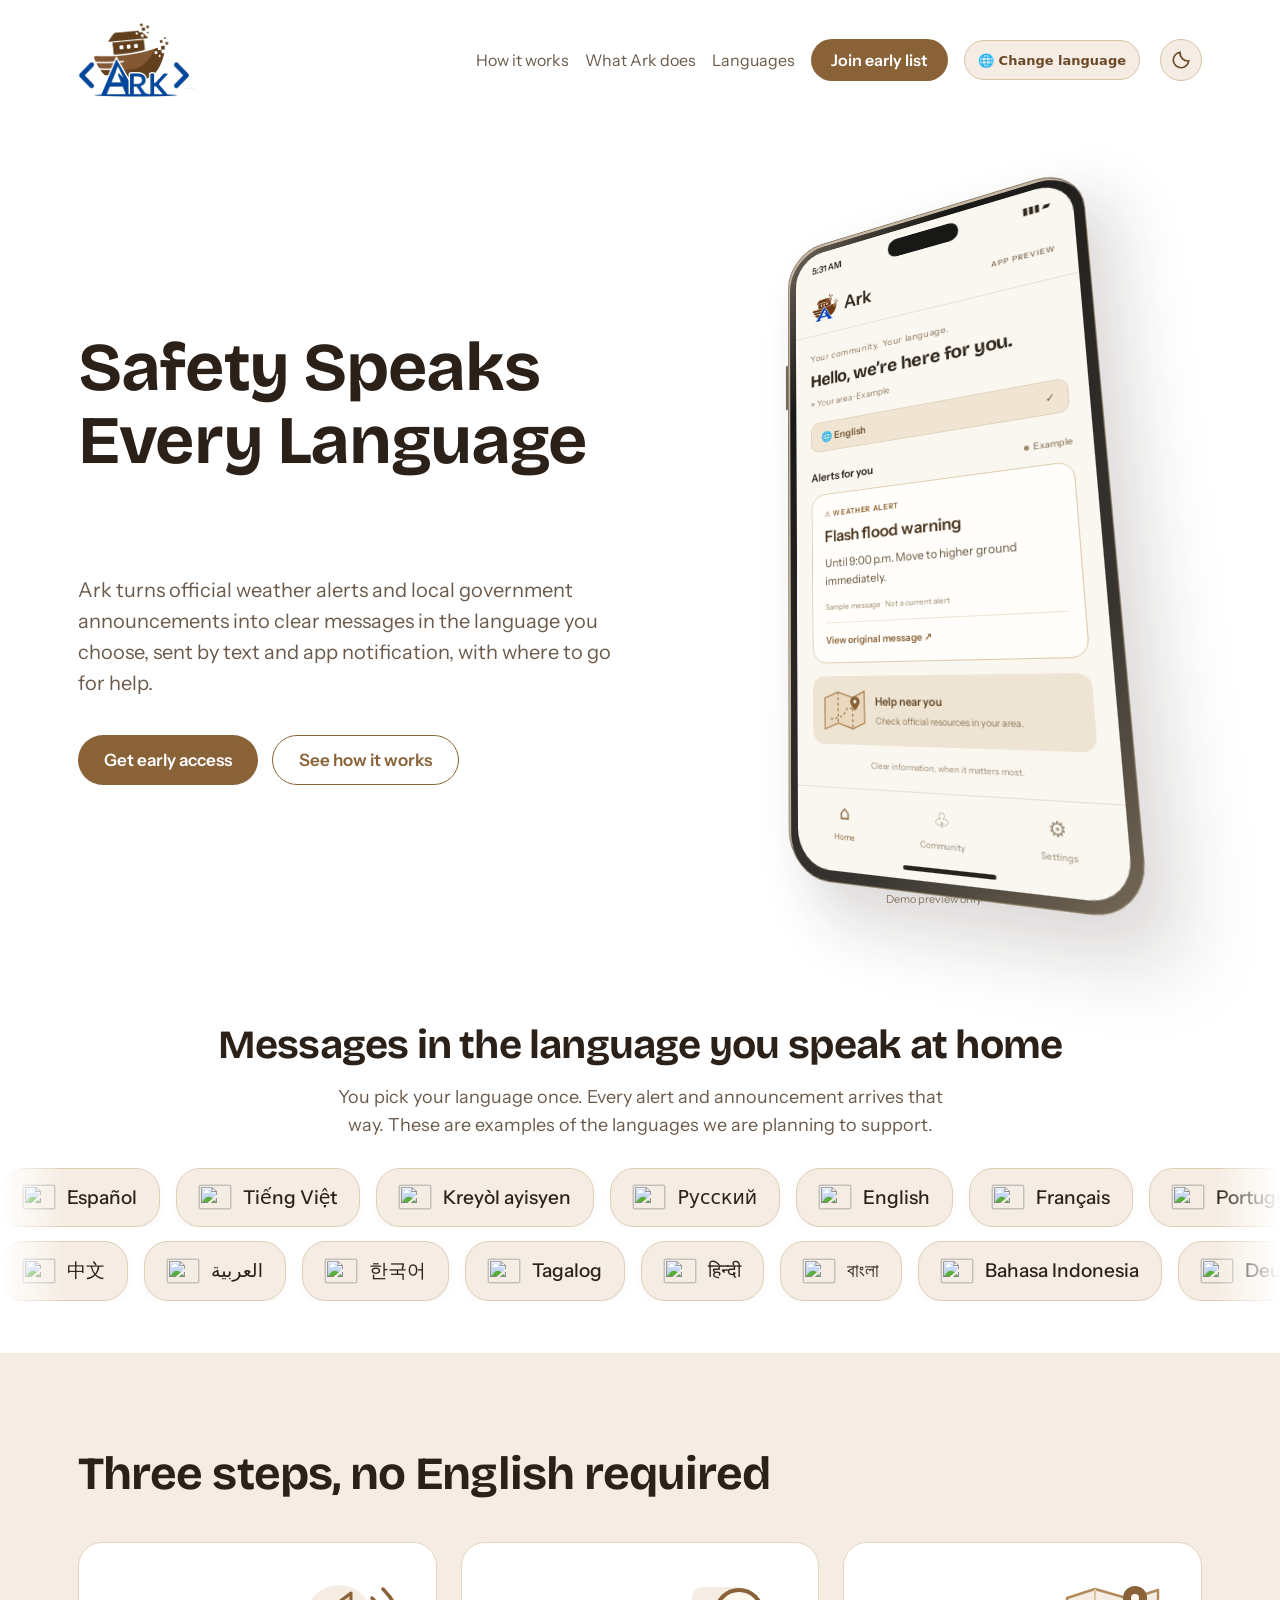
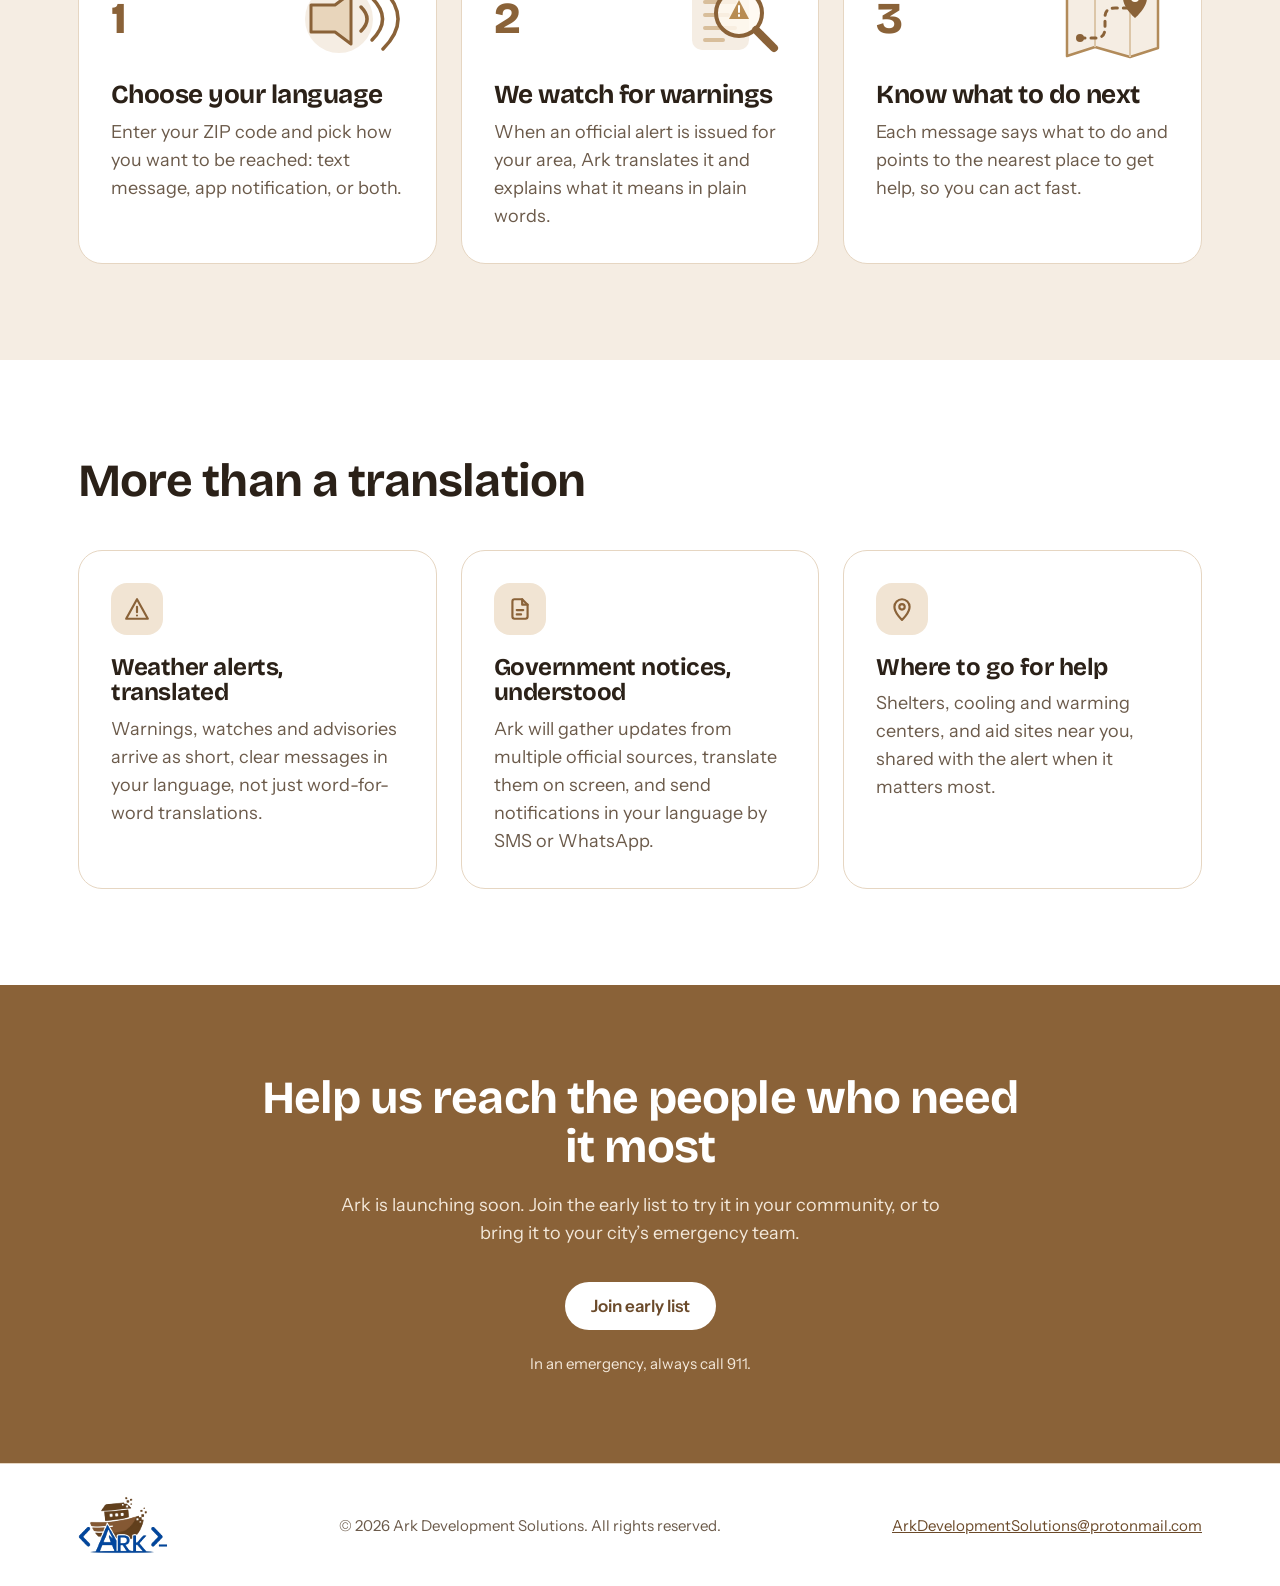
==== commit 21aa7296: "Unify browser speech language selection and clarify unavailable dropdown languages" ====
--- a/index.html
+++ b/index.html
@@ -603,7 +603,7 @@
   </script>
 
   <script type="__bundler/template">
-"<!DOCTYPE html>\n<html lang=\"en\"><head>\n<meta charset=\"utf-8\">\n<meta name=\"viewport\" content=\"width=device-width, initial-scale=1\">\n<title>Ark: Weather warnings & local aid, in your language<\u002Ftitle>\n<script src=\"fa9ddce7-6b0e-49ff-b3f1-9abe725b7ee6\"><\u002Fscript>\n<meta name=\"hz:slide-selector\" content=\"[data-canvas-width]\"><meta name=\"hz:canvas-width\" content=\"1360\"><meta name=\"hz:canvas-height\" content=\"2800\"><\u002Fhead>\n<body data-canvas-width=\"1360\" data-canvas-height=\"2800\" data-document-role=\"page\" data-label=\"Ark — Home page\">\n<x-dc>\n<helmet>\n<style>/* vietnamese */\n@font-face {\n  font-family: 'Bricolage Grotesque';\n  font-style: normal;\n  font-weight: 600;\n  font-stretch: 100%;\n  font-display: swap;\n  src: url(\"9227b584-334d-416b-acfe-776f8a2c232e\") format('woff2');\n  unicode-range: U+0102-0103, U+0110-0111, U+0128-0129, U+0168-0169, U+01A0-01A1, U+01AF-01B0, U+0300-0301, U+0303-0304, U+0308-0309, U+0323, U+0329, U+1EA0-1EF9, U+20AB;\n}\n/* latin-ext */\n@font-face {\n  font-family: 'Bricolage Grotesque';\n  font-style: normal;\n  font-weight: 600;\n  font-stretch: 100%;\n  font-display: swap;\n  src: url(https://fonts.gstatic.com/s/bricolagegrotesque/v9/3y9H6as8bTXq_nANBjzKo3IeZx8z6up5BeSl5jBNz_19PpbpMXuECpwUxJBOm_OJWiawDVXplDs.woff2) format('woff2');\n  unicode-range: U+0100-02BA, U+02BD-02C5, U+02C7-02CC, U+02CE-02D7, U+02DD-02FF, U+0304, U+0308, U+0329, U+1D00-1DBF, U+1E00-1E9F, U+1EF2-1EFF, U+2020, U+20A0-20AB, U+20AD-20C4, U+2113, U+2C60-2C7F, U+A720-A7FF;\n}\n/* latin */\n@font-face {\n  font-family: 'Bricolage Grotesque';\n  font-style: normal;\n  font-weight: 600;\n  font-stretch: 100%;\n  font-display: swap;\n  src: url(\"f2f855c1-6fe1-4b4f-a1f7-85b82ed3db1e\") format('woff2');\n  unicode-range: U+0000-00FF, U+0131, U+0152-0153, U+02BB-02BC, U+02C6, U+02DA, U+02DC, U+0304, U+0308, U+0329, U+2000-206F, U+20AC, U+2122, U+2191, U+2193, U+2212, U+2215, U+FEFF, U+FFFD;\n}\n/* vietnamese */\n@font-face {\n  font-family: 'Bricolage Grotesque';\n  font-style: normal;\n  font-weight: 700;\n  font-stretch: 100%;\n  font-display: swap;\n  src: url(\"9227b584-334d-416b-acfe-776f8a2c232e\") format('woff2');\n  unicode-range: U+0102-0103, U+0110-0111, U+0128-0129, U+0168-0169, U+01A0-01A1, U+01AF-01B0, U+0300-0301, U+0303-0304, U+0308-0309, U+0323, U+0329, U+1EA0-1EF9, U+20AB;\n}\n/* latin-ext */\n@font-face {\n  font-family: 'Bricolage Grotesque';\n  font-style: normal;\n  font-weight: 700;\n  font-stretch: 100%;\n  font-display: swap;\n  src: url(https://fonts.gstatic.com/s/bricolagegrotesque/v9/3y9H6as8bTXq_nANBjzKo3IeZx8z6up5BeSl5jBNz_19PpbpMXuECpwUxJBOm_OJWiawDVXplDs.woff2) format('woff2');\n  unicode-range: U+0100-02BA, U+02BD-02C5, U+02C7-02CC, U+02CE-02D7, U+02DD-02FF, U+0304, U+0308, U+0329, U+1D00-1DBF, U+1E00-1E9F, U+1EF2-1EFF, U+2020, U+20A0-20AB, U+20AD-20C4, U+2113, U+2C60-2C7F, U+A720-A7FF;\n}\n/* latin */\n@font-face {\n  font-family: 'Bricolage Grotesque';\n  font-style: normal;\n  font-weight: 700;\n  font-stretch: 100%;\n  font-display: swap;\n  src: url(\"f2f855c1-6fe1-4b4f-a1f7-85b82ed3db1e\") format('woff2');\n  unicode-range: U+0000-00FF, U+0131, U+0152-0153, U+02BB-02BC, U+02C6, U+02DA, U+02DC, U+0304, U+0308, U+0329, U+2000-206F, U+20AC, U+2122, U+2191, U+2193, U+2212, U+2215, U+FEFF, U+FFFD;\n}\n/* vietnamese */\n@font-face {\n  font-family: 'Bricolage Grotesque';\n  font-style: normal;\n  font-weight: 800;\n  font-stretch: 100%;\n  font-display: swap;\n  src: url(\"9227b584-334d-416b-acfe-776f8a2c232e\") format('woff2');\n  unicode-range: U+0102-0103, U+0110-0111, U+0128-0129, U+0168-0169, U+01A0-01A1, U+01AF-01B0, U+0300-0301, U+0303-0304, U+0308-0309, U+0323, U+0329, U+1EA0-1EF9, U+20AB;\n}\n/* latin-ext */\n@font-face {\n  font-family: 'Bricolage Grotesque';\n  font-style: normal;\n  font-weight: 800;\n  font-stretch: 100%;\n  font-display: swap;\n  src: url(https://fonts.gstatic.com/s/bricolagegrotesque/v9/3y9H6as8bTXq_nANBjzKo3IeZx8z6up5BeSl5jBNz_19PpbpMXuECpwUxJBOm_OJWiawDVXplDs.woff2) format('woff2');\n  unicode-range: U+0100-02BA, U+02BD-02C5, U+02C7-02CC, U+02CE-02D7, U+02DD-02FF, U+0304, U+0308, U+0329, U+1D00-1DBF, U+1E00-1E9F, U+1EF2-1EFF, U+2020, U+20A0-20AB, U+20AD-20C4, U+2113, U+2C60-2C7F, U+A720-A7FF;\n}\n/* latin */\n@font-face {\n  font-family: 'Bricolage Grotesque';\n  font-style: normal;\n  font-weight: 800;\n  font-stretch: 100%;\n  font-display: swap;\n  src: url(\"f2f855c1-6fe1-4b4f-a1f7-85b82ed3db1e\") format('woff2');\n  unicode-range: U+0000-00FF, U+0131, U+0152-0153, U+02BB-02BC, U+02C6, U+02DA, U+02DC, U+0304, U+0308, U+0329, U+2000-206F, U+20AC, U+2122, U+2191, U+2193, U+2212, U+2215, U+FEFF, U+FFFD;\n}\n/* latin-ext */\n@font-face {\n  font-family: 'Instrument Sans';\n  font-style: normal;\n  font-weight: 400;\n  font-stretch: 100%;\n  font-display: swap;\n  src: url(https://fonts.gstatic.com/s/instrumentsans/v4/pxiTypc9vsFDm051Uf6KVwgkfoSxQ0GsQv8ToedPibnr0She1YmV.woff2) format('woff2');\n  unicode-range: U+0100-02BA, U+02BD-02C5, U+02C7-02CC, U+02CE-02D7, U+02DD-02FF, U+0304, U+0308, U+0329, U+1D00-1DBF, U+1E00-1E9F, U+1EF2-1EFF, U+2020, U+20A0-20AB, U+20AD-20C4, U+2113, U+2C60-2C7F, U+A720-A7FF;\n}\n/* latin */\n@font-face {\n  font-family: 'Instrument Sans';\n  font-style: normal;\n  font-weight: 400;\n  font-stretch: 100%;\n  font-display: swap;\n  src: url(\"6855af76-7ebc-43eb-8201-0a3d1c418795\") format('woff2');\n  unicode-range: U+0000-00FF, U+0131, U+0152-0153, U+02BB-02BC, U+02C6, U+02DA, U+02DC, U+0304, U+0308, U+0329, U+2000-206F, U+20AC, U+2122, U+2191, U+2193, U+2212, U+2215, U+FEFF, U+FFFD;\n}\n/* latin-ext */\n@font-face {\n  font-family: 'Instrument Sans';\n  font-style: normal;\n  font-weight: 500;\n  font-stretch: 100%;\n  font-display: swap;\n  src: url(https://fonts.gstatic.com/s/instrumentsans/v4/pxiTypc9vsFDm051Uf6KVwgkfoSxQ0GsQv8ToedPibnr0She1YmV.woff2) format('woff2');\n  unicode-range: U+0100-02BA, U+02BD-02C5, U+02C7-02CC, U+02CE-02D7, U+02DD-02FF, U+0304, U+0308, U+0329, U+1D00-1DBF, U+1E00-1E9F, U+1EF2-1EFF, U+2020, U+20A0-20AB, U+20AD-20C4, U+2113, U+2C60-2C7F, U+A720-A7FF;\n}\n/* latin */\n@font-face {\n  font-family: 'Instrument Sans';\n  font-style: normal;\n  font-weight: 500;\n  font-stretch: 100%;\n  font-display: swap;\n  src: url(\"6855af76-7ebc-43eb-8201-0a3d1c418795\") format('woff2');\n  unicode-range: U+0000-00FF, U+0131, U+0152-0153, U+02BB-02BC, U+02C6, U+02DA, U+02DC, U+0304, U+0308, U+0329, U+2000-206F, U+20AC, U+2122, U+2191, U+2193, U+2212, U+2215, U+FEFF, U+FFFD;\n}\n/* latin-ext */\n@font-face {\n  font-family: 'Instrument Sans';\n  font-style: normal;\n  font-weight: 600;\n  font-stretch: 100%;\n  font-display: swap;\n  src: url(https://fonts.gstatic.com/s/instrumentsans/v4/pxiTypc9vsFDm051Uf6KVwgkfoSxQ0GsQv8ToedPibnr0She1YmV.woff2) format('woff2');\n  unicode-range: U+0100-02BA, U+02BD-02C5, U+02C7-02CC, U+02CE-02D7, U+02DD-02FF, U+0304, U+0308, U+0329, U+1D00-1DBF, U+1E00-1E9F, U+1EF2-1EFF, U+2020, U+20A0-20AB, U+20AD-20C4, U+2113, U+2C60-2C7F, U+A720-A7FF;\n}\n/* latin */\n@font-face {\n  font-family: 'Instrument Sans';\n  font-style: normal;\n  font-weight: 600;\n  font-stretch: 100%;\n  font-display: swap;\n  src: url(\"6855af76-7ebc-43eb-8201-0a3d1c418795\") format('woff2');\n  unicode-range: U+0000-00FF, U+0131, U+0152-0153, U+02BB-02BC, U+02C6, U+02DA, U+02DC, U+0304, U+0308, U+0329, U+2000-206F, U+20AC, U+2122, U+2191, U+2193, U+2212, U+2215, U+FEFF, U+FFFD;\n}\n<\u002Fstyle>\n<style>\nbody{margin:0;background:#FFFFFF;color:#2B2118;font-family:'Instrument Sans',system-ui,sans-serif;font-size:18px;line-height:1.55}\nh1,h2,h3{font-family:'Bricolage Grotesque','Instrument Sans',system-ui,sans-serif;margin:0;line-height:1.08;letter-spacing:-0.02em}\np{margin:0}\na{color:inherit;text-decoration:none}\n.wrap{max-width:1180px;margin:0 auto;padding:0 28px;box-sizing:border-box}\n.dark{background:#fff;color:#2B2118}.cta .btn{background:#fff;color:#6B4A2A}.cta .input{background:#fff;color:#2B2118;border-color:#fff}\n.nav{display:flex;align-items:center;justify-content:space-between;padding:22px 0}\n.logo{display:flex;align-items:center;gap:10px;font-family:'Bricolage Grotesque',sans-serif;font-weight:800;font-size:26px;color:#2B2118}\n.links{display:flex;gap:30px;align-items:center;font-size:16px;color:#6B5A4A}\n.btn{display:inline-flex;align-items:center;justify-content:center;min-height:48px;padding:0 26px;border-radius:999px;background:#8A6238;color:#fff;font-weight:600;font-size:17px;border:0;cursor:pointer;font-family:inherit}\n.btn.ghost{background:transparent;color:#8A6238;border:1.5px solid #8A6238}\n.hero{display:grid;grid-template-columns:repeat(auto-fit,minmax(320px,1fr));gap:56px;align-items:center;padding:56px 0 96px}\n.eyebrow{font-size:14px;font-weight:600;letter-spacing:.12em;text-transform:uppercase;color:#8A6238}\n.phone{width:310px;max-width:100%;margin:0 auto;background:#F5EDE3;border:1.5px solid #E0CDB6;border-radius:36px;padding:22px 18px 26px;box-sizing:border-box}\n.pill{display:inline-block;font-size:12px;font-weight:600;letter-spacing:.06em;text-transform:uppercase;padding:4px 10px;border-radius:999px}\n.bubble{border-radius:20px;padding:14px 16px;font-size:15.5px;line-height:1.45}\n.chips{display:flex;flex-wrap:wrap;gap:12px;justify-content:center}\n.chip{padding:12px 22px;border-radius:999px;background:#F5EDE3;border:1.5px solid #E0CDB6;font-size:19px;font-weight:500}\n.grid{display:grid;grid-template-columns:repeat(auto-fit,minmax(260px,1fr));gap:24px}\n.card{background:#fff;border:1.5px solid #E6D6C2;border-radius:24px;padding:32px}\n.num{font-family:'Bricolage Grotesque',sans-serif;font-weight:800;font-size:44px;color:#8A6238;line-height:1}\n.icon{width:52px;height:52px;border-radius:16px;background:#F1E4D3;display:flex;align-items:center;justify-content:center;margin-bottom:20px}\n.muted{color:#6B5A4A}\n.input{min-height:48px;padding:0 20px;border-radius:999px;border:1.5px solid #fff;background:#fff;color:#2B2118;font-size:17px;font-family:inherit;min-width:260px;flex:1;box-sizing:border-box}\n.rot{display:grid}.rot span{grid-area:1/1;opacity:0;animation:rot 28s linear infinite}.rot span:first-child{opacity:1}\n@keyframes rot{0%{opacity:0}1.5%{opacity:1}11%{opacity:1}12.5%{opacity:0}100%{opacity:0}}\n@media (prefers-reduced-motion:reduce){.rot span{animation:none}.rot span:not(:first-child){opacity:0}}\n@media (max-width:700px){.links a{display:none}.phone{margin-top:8px}}\n<\u002Fstyle>\n<\u002Fhelmet>\n\n<header class=\"dark\">\n<div class=\"wrap\">\n<div class=\"nav\">\n<span class=\"logo ark-header-logo\"><img src=\"./ark-logo-cursor-clear.svg\" alt=\"Ark\" style=\"height:76px;width:auto\"><\u002Fspan>\n<nav class=\"links\"><a href=\"#how\">How it works<\u002Fa><a href=\"#features\">What Ark does<\u002Fa><a href=\"#languages\">Languages<\u002Fa><a class=\"btn\" href=\"#join\" style=\"min-height:42px;padding:0 20px;font-size:16px;color:#fff\">Join early list<\u002Fa><button class=\"ark-change-language\" type=\"button\" aria-label=\"Change website language\" style=\"margin-right:4px\">🌐 Change language<\u002Fbutton><button class=\"ark-theme-toggle\" type=\"button\" aria-label=\"Switch theme\">Dark mode<\u002Fbutton><\u002Fnav>\n<\u002Fdiv>\n\n<section class=\"hero\" id=\"top\">\n<div>\n\n<h1 style=\"font-size:clamp(40px,6vw,68px);color:#2B2118;margin-top:18px\" class=\"rot\"><span lang=\"en\" dir=\"ltr\" style=\"animation-delay:0s\">Safety Speaks Every Language<\u002Fspan><span lang=\"es\" aria-hidden=\"true\" dir=\"ltr\" style=\"animation-delay:4s\">La seguridad habla todos los idiomas<\u002Fspan><span lang=\"zh\" aria-hidden=\"true\" dir=\"ltr\" style=\"animation-delay:8s\">安全，说每一种语言<\u002Fspan><span lang=\"vi\" aria-hidden=\"true\" dir=\"ltr\" style=\"animation-delay:12s\">An toàn nói mọi ngôn ngữ<\u002Fspan><span lang=\"ar\" dir=\"rtl\" aria-hidden=\"true\" style=\"animation-delay:16s\">السلامة تتحدث كل اللغات<\u002Fspan><span lang=\"ht\" aria-hidden=\"true\" dir=\"ltr\" style=\"animation-delay:20s\">Sekirite pale tout lang<\u002Fspan><span lang=\"ko\" aria-hidden=\"true\" dir=\"ltr\" style=\"animation-delay:24s\">안전은 모든 언어로 말합니다<\u002Fspan><span lang=\"ru\" aria-hidden=\"true\" dir=\"ltr\" style=\"animation-delay:28s\">Безопасность говорит на всех языках<\u002Fspan><span lang=\"tl\" aria-hidden=\"true\" dir=\"ltr\" style=\"animation-delay:32s\">Kaligtasan sa bawat wika<\u002Fspan><\u002Fh1>\n<p style=\"font-size:20px;color:#6B5A4A;margin-top:24px;max-width:540px\">Ark turns official weather alerts and local government announcements into clear messages in the language you choose, sent by text and app notification, with where to go for help.<\u002Fp>\n<div style=\"display:flex;flex-wrap:wrap;gap:14px;margin-top:36px\"><a class=\"btn\" href=\"#join\">Get early access<\u002Fa><a class=\"btn ghost\" href=\"#how\">See how it works<\u002Fa><\u002Fdiv>\n<\u002Fdiv>\n\n<div class=\"ark-device-stage\"><div class=\"ark-device\" role=\"img\" aria-label=\"Ark mobile app concept preview showing a sample Spanish flood alert, language preferences, and official local resources\">\n<div class=\"ark-screen\"><div class=\"ark-statusbar\"><span>9:41<\u002Fspan><span aria-hidden=\"true\">▮▮▮ ▰<\u002Fspan><\u002Fdiv><div class=\"ark-island\"><\u002Fdiv>\n<div class=\"ark-apphead\"><img src=\"./ark-favicon-v6.svg\" alt=\"\" width=\"36\" height=\"36\"><strong>Ark<\u002Fstrong><span class=\"ark-preview-label\">APP PREVIEW<\u002Fspan><\u002Fdiv>\n<div class=\"ark-appbody\"><div class=\"ark-appgreeting\">Tu comunidad. Tu idioma.<\u002Fdiv><h3>Hola, estamos contigo.<\u002Fh3><div class=\"ark-location\">⌖ Tu zona · Ejemplo<\u002Fdiv>\n<div class=\"ark-language-chip\">🌐 Español <span>✓<\u002Fspan><\u002Fdiv><div class=\"ark-alert-heading\"><span>Alertas para ti<\u002Fspan><span class=\"ark-live-dot\">Ejemplo<\u002Fspan><\u002Fdiv>\n<div class=\"ark-alert-card\"><div class=\"ark-alert-tag\">⚠ ALERTA METEOROLÓGICA<\u002Fdiv><h4>Alerta de inundación repentina<\u002Fh4><div class=\"ark-alert-message\">Hasta las 9:00 p. m. Vaya de inmediato a un lugar más alto.<\u002Fdiv><div class=\"ark-alert-source\">Mensaje de ejemplo · No es una alerta actual<\u002Fdiv><div class=\"ark-original-label\">Ver mensaje original ↗<\u002Fdiv><\u002Fdiv>\n<div class=\"ark-help-card\"><div class=\"ark-map-mini\" aria-hidden=\"true\"><svg viewBox=\"0 0 80 70\"><path d=\"m6 18 23-9 25 8 20-9v46l-20 9-25-8-23 9Z\" fill=\"#E9D8BD\" stroke=\"#AD8555\" stroke-width=\"2\"/><path d=\"M29 9v46m25-38v46M16 49q25-2 28-16h17\" fill=\"none\" stroke=\"#9A7448\" stroke-width=\"2\" stroke-dasharray=\"4 4\"/><path d=\"M58 15a8 8 0 0 0-8 8c0 6 8 13 8 13s8-7 8-13a8 8 0 0 0-8-8\" fill=\"#896236\"/><circle cx=\"58\" cy=\"23\" r=\"2.5\" fill=\"white\"/><\u002Fsvg><\u002Fdiv><div><strong>Ayuda cerca de ti<\u002Fstrong><span>Consulta los recursos oficiales de tu localidad.<\u002Fspan><\u002Fdiv><\u002Fdiv>\n<div class=\"ark-appfootnote\">Información clara, cuando más importa.<\u002Fdiv><\u002Fdiv>\n<div class=\"ark-appnav\" aria-hidden=\"true\"><span class=\"ark-nav-active\">⌂<small>Inicio<\u002Fsmall><\u002Fspan><span>♧<small>Comunidad<\u002Fsmall><\u002Fspan><span>⚙<small>Ajustes<\u002Fsmall><\u002Fspan><\u002Fdiv><div class=\"ark-homebar\"><\u002Fdiv><\u002Fdiv><\u002Fdiv><div class=\"ark-device-caption\">Demo preview only<\u002Fdiv><\u002Fdiv>\n<\u002Fsection>\n<\u002Fdiv>\n<\u002Fheader>\n\n<section id=\"languages\" style=\"padding:72px 0 8px\">\n<div class=\"wrap\" style=\"text-align:center\">\n<h2 style=\"font-size:clamp(28px,4vw,40px)\">Messages in the language you speak at home<\u002Fh2>\n<p class=\"muted\" style=\"margin:16px auto 32px;max-width:620px\">You pick your language once. Every alert and announcement arrives that way. These are examples of the languages we are planning to support.<\u002Fp>\n<div class=\"ark-language-marquee\" aria-label=\"Examples of planned languages\"><div class=\"ark-language-row\"><div class=\"ark-language-track\"><div class=\"ark-language-group\"><span class=\"chip\"><img class=\"ark-country-flag\" src=\"https://flagcdn.com/es.svg\" alt=\"\" aria-hidden=\"true\" width=\"28\" height=\"20\" loading=\"lazy\" decoding=\"async\" referrerpolicy=\"no-referrer\"><span>Español<\u002Fspan><\u002Fspan><span class=\"chip\"><img class=\"ark-country-flag\" src=\"https://flagcdn.com/vn.svg\" alt=\"\" aria-hidden=\"true\" width=\"28\" height=\"20\" loading=\"lazy\" decoding=\"async\" referrerpolicy=\"no-referrer\"><span>Tiếng Việt<\u002Fspan><\u002Fspan><span class=\"chip\"><img class=\"ark-country-flag\" src=\"https://flagcdn.com/ht.svg\" alt=\"\" aria-hidden=\"true\" width=\"28\" height=\"20\" loading=\"lazy\" decoding=\"async\" referrerpolicy=\"no-referrer\"><span>Kreyòl ayisyen<\u002Fspan><\u002Fspan><span class=\"chip\"><img class=\"ark-country-flag\" src=\"https://flagcdn.com/ru.svg\" alt=\"\" aria-hidden=\"true\" width=\"28\" height=\"20\" loading=\"lazy\" decoding=\"async\" referrerpolicy=\"no-referrer\"><span>Русский<\u002Fspan><\u002Fspan><span class=\"chip\"><img class=\"ark-country-flag\" src=\"https://flagcdn.com/us.svg\" alt=\"\" aria-hidden=\"true\" width=\"28\" height=\"20\" loading=\"lazy\" decoding=\"async\" referrerpolicy=\"no-referrer\"><span>English<\u002Fspan><\u002Fspan><span class=\"chip\"><img class=\"ark-country-flag\" src=\"https://flagcdn.com/fr.svg\" alt=\"\" aria-hidden=\"true\" width=\"28\" height=\"20\" loading=\"lazy\" decoding=\"async\" referrerpolicy=\"no-referrer\"><span>Français<\u002Fspan><\u002Fspan><span class=\"chip\"><img class=\"ark-country-flag\" src=\"https://flagcdn.com/br.svg\" alt=\"\" aria-hidden=\"true\" width=\"28\" height=\"20\" loading=\"lazy\" decoding=\"async\" referrerpolicy=\"no-referrer\"><span>Português<\u002Fspan><\u002Fspan><span class=\"chip\"><img class=\"ark-country-flag\" src=\"https://flagcdn.com/pk.svg\" alt=\"\" aria-hidden=\"true\" width=\"28\" height=\"20\" loading=\"lazy\" decoding=\"async\" referrerpolicy=\"no-referrer\"><span>اردو<\u002Fspan><\u002Fspan><span class=\"chip\"><img class=\"ark-country-flag\" src=\"https://flagcdn.com/jp.svg\" alt=\"\" aria-hidden=\"true\" width=\"28\" height=\"20\" loading=\"lazy\" decoding=\"async\" referrerpolicy=\"no-referrer\"><span>日本語<\u002Fspan><\u002Fspan><span class=\"chip\"><img class=\"ark-country-flag\" src=\"https://flagcdn.com/in.svg\" alt=\"\" aria-hidden=\"true\" width=\"28\" height=\"20\" loading=\"lazy\" decoding=\"async\" referrerpolicy=\"no-referrer\"><span>తెలుగు<\u002Fspan><\u002Fspan><span class=\"chip\"><img class=\"ark-country-flag\" src=\"https://flagcdn.com/tr.svg\" alt=\"\" aria-hidden=\"true\" width=\"28\" height=\"20\" loading=\"lazy\" decoding=\"async\" referrerpolicy=\"no-referrer\"><span>Türkçe<\u002Fspan><\u002Fspan><span class=\"chip\"><img class=\"ark-country-flag\" src=\"https://flagcdn.com/tz.svg\" alt=\"\" aria-hidden=\"true\" width=\"28\" height=\"20\" loading=\"lazy\" decoding=\"async\" referrerpolicy=\"no-referrer\"><span>Kiswahili<\u002Fspan><\u002Fspan><span class=\"chip\"><img class=\"ark-country-flag\" src=\"https://flagcdn.com/ir.svg\" alt=\"\" aria-hidden=\"true\" width=\"28\" height=\"20\" loading=\"lazy\" decoding=\"async\" referrerpolicy=\"no-referrer\"><span>فارسی<\u002Fspan><\u002Fspan><span class=\"chip\"><img class=\"ark-country-flag\" src=\"https://flagcdn.com/id.svg\" alt=\"\" aria-hidden=\"true\" width=\"28\" height=\"20\" loading=\"lazy\" decoding=\"async\" referrerpolicy=\"no-referrer\"><span>Basa Jawa<\u002Fspan><\u002Fspan><span class=\"chip\"><img class=\"ark-country-flag\" src=\"https://flagcdn.com/in.svg\" alt=\"\" aria-hidden=\"true\" width=\"28\" height=\"20\" loading=\"lazy\" decoding=\"async\" referrerpolicy=\"no-referrer\"><span>ગુજરાતી<\u002Fspan><\u002Fspan><span class=\"chip\"><img class=\"ark-country-flag\" src=\"https://flagcdn.com/in.svg\" alt=\"\" aria-hidden=\"true\" width=\"28\" height=\"20\" loading=\"lazy\" decoding=\"async\" referrerpolicy=\"no-referrer\"><span>ಕನ್ನಡ<\u002Fspan><\u002Fspan><span class=\"chip\"><img class=\"ark-country-flag\" src=\"https://flagcdn.com/pl.svg\" alt=\"\" aria-hidden=\"true\" width=\"28\" height=\"20\" loading=\"lazy\" decoding=\"async\" referrerpolicy=\"no-referrer\"><span>Polski<\u002Fspan><\u002Fspan><span class=\"chip\"><img class=\"ark-country-flag\" src=\"https://flagcdn.com/cd.svg\" alt=\"\" aria-hidden=\"true\" width=\"28\" height=\"20\" loading=\"lazy\" decoding=\"async\" referrerpolicy=\"no-referrer\"><span>Lingála<\u002Fspan><\u002Fspan><span class=\"chip\"><img class=\"ark-country-flag\" src=\"https://flagcdn.com/ua.svg\" alt=\"\" aria-hidden=\"true\" width=\"28\" height=\"20\" loading=\"lazy\" decoding=\"async\" referrerpolicy=\"no-referrer\"><span>Українська<\u002Fspan><\u002Fspan><span class=\"chip\"><img class=\"ark-country-flag\" src=\"https://flagcdn.com/pk.svg\" alt=\"\" aria-hidden=\"true\" width=\"28\" height=\"20\" loading=\"lazy\" decoding=\"async\" referrerpolicy=\"no-referrer\"><span>سنڌي<\u002Fspan><\u002Fspan><span class=\"chip\"><img class=\"ark-country-flag\" src=\"https://flagcdn.com/my.svg\" alt=\"\" aria-hidden=\"true\" width=\"28\" height=\"20\" loading=\"lazy\" decoding=\"async\" referrerpolicy=\"no-referrer\"><span>Bahasa Melayu<\u002Fspan><\u002Fspan><span class=\"chip\"><img class=\"ark-country-flag\" src=\"https://flagcdn.com/za.svg\" alt=\"\" aria-hidden=\"true\" width=\"28\" height=\"20\" loading=\"lazy\" decoding=\"async\" referrerpolicy=\"no-referrer\"><span>isiZulu<\u002Fspan><\u002Fspan><span class=\"chip\"><img class=\"ark-country-flag\" src=\"https://flagcdn.com/ro.svg\" alt=\"\" aria-hidden=\"true\" width=\"28\" height=\"20\" loading=\"lazy\" decoding=\"async\" referrerpolicy=\"no-referrer\"><span>Română<\u002Fspan><\u002Fspan><span class=\"chip\"><img class=\"ark-country-flag\" src=\"https://flagcdn.com/et.svg\" alt=\"\" aria-hidden=\"true\" width=\"28\" height=\"20\" loading=\"lazy\" decoding=\"async\" referrerpolicy=\"no-referrer\"><span>Afaan Oromoo<\u002Fspan><\u002Fspan><span class=\"chip\"><img class=\"ark-country-flag\" src=\"https://flagcdn.com/se.svg\" alt=\"\" aria-hidden=\"true\" width=\"28\" height=\"20\" loading=\"lazy\" decoding=\"async\" referrerpolicy=\"no-referrer\"><span>Svenska<\u002Fspan><\u002Fspan><\u002Fdiv><div class=\"ark-language-group\" aria-hidden=\"true\"><span class=\"chip\"><img class=\"ark-country-flag\" src=\"https://flagcdn.com/es.svg\" alt=\"\" aria-hidden=\"true\" width=\"28\" height=\"20\" loading=\"lazy\" decoding=\"async\" referrerpolicy=\"no-referrer\"><span>Español<\u002Fspan><\u002Fspan><span class=\"chip\"><img class=\"ark-country-flag\" src=\"https://flagcdn.com/vn.svg\" alt=\"\" aria-hidden=\"true\" width=\"28\" height=\"20\" loading=\"lazy\" decoding=\"async\" referrerpolicy=\"no-referrer\"><span>Tiếng Việt<\u002Fspan><\u002Fspan><span class=\"chip\"><img class=\"ark-country-flag\" src=\"https://flagcdn.com/ht.svg\" alt=\"\" aria-hidden=\"true\" width=\"28\" height=\"20\" loading=\"lazy\" decoding=\"async\" referrerpolicy=\"no-referrer\"><span>Kreyòl ayisyen<\u002Fspan><\u002Fspan><span class=\"chip\"><img class=\"ark-country-flag\" src=\"https://flagcdn.com/ru.svg\" alt=\"\" aria-hidden=\"true\" width=\"28\" height=\"20\" loading=\"lazy\" decoding=\"async\" referrerpolicy=\"no-referrer\"><span>Русский<\u002Fspan><\u002Fspan><span class=\"chip\"><img class=\"ark-country-flag\" src=\"https://flagcdn.com/us.svg\" alt=\"\" aria-hidden=\"true\" width=\"28\" height=\"20\" loading=\"lazy\" decoding=\"async\" referrerpolicy=\"no-referrer\"><span>English<\u002Fspan><\u002Fspan><span class=\"chip\"><img class=\"ark-country-flag\" src=\"https://flagcdn.com/fr.svg\" alt=\"\" aria-hidden=\"true\" width=\"28\" height=\"20\" loading=\"lazy\" decoding=\"async\" referrerpolicy=\"no-referrer\"><span>Français<\u002Fspan><\u002Fspan><span class=\"chip\"><img class=\"ark-country-flag\" src=\"https://flagcdn.com/br.svg\" alt=\"\" aria-hidden=\"true\" width=\"28\" height=\"20\" loading=\"lazy\" decoding=\"async\" referrerpolicy=\"no-referrer\"><span>Português<\u002Fspan><\u002Fspan><span class=\"chip\"><img class=\"ark-country-flag\" src=\"https://flagcdn.com/pk.svg\" alt=\"\" aria-hidden=\"true\" width=\"28\" height=\"20\" loading=\"lazy\" decoding=\"async\" referrerpolicy=\"no-referrer\"><span>اردو<\u002Fspan><\u002Fspan><span class=\"chip\"><img class=\"ark-country-flag\" src=\"https://flagcdn.com/jp.svg\" alt=\"\" aria-hidden=\"true\" width=\"28\" height=\"20\" loading=\"lazy\" decoding=\"async\" referrerpolicy=\"no-referrer\"><span>日本語<\u002Fspan><\u002Fspan><span class=\"chip\"><img class=\"ark-country-flag\" src=\"https://flagcdn.com/in.svg\" alt=\"\" aria-hidden=\"true\" width=\"28\" height=\"20\" loading=\"lazy\" decoding=\"async\" referrerpolicy=\"no-referrer\"><span>తెలుగు<\u002Fspan><\u002Fspan><span class=\"chip\"><img class=\"ark-country-flag\" src=\"https://flagcdn.com/tr.svg\" alt=\"\" aria-hidden=\"true\" width=\"28\" height=\"20\" loading=\"lazy\" decoding=\"async\" referrerpolicy=\"no-referrer\"><span>Türkçe<\u002Fspan><\u002Fspan><span class=\"chip\"><img class=\"ark-country-flag\" src=\"https://flagcdn.com/tz.svg\" alt=\"\" aria-hidden=\"true\" width=\"28\" height=\"20\" loading=\"lazy\" decoding=\"async\" referrerpolicy=\"no-referrer\"><span>Kiswahili<\u002Fspan><\u002Fspan><span class=\"chip\"><img class=\"ark-country-flag\" src=\"https://flagcdn.com/ir.svg\" alt=\"\" aria-hidden=\"true\" width=\"28\" height=\"20\" loading=\"lazy\" decoding=\"async\" referrerpolicy=\"no-referrer\"><span>فارسی<\u002Fspan><\u002Fspan><span class=\"chip\"><img class=\"ark-country-flag\" src=\"https://flagcdn.com/id.svg\" alt=\"\" aria-hidden=\"true\" width=\"28\" height=\"20\" loading=\"lazy\" decoding=\"async\" referrerpolicy=\"no-referrer\"><span>Basa Jawa<\u002Fspan><\u002Fspan><span class=\"chip\"><img class=\"ark-country-flag\" src=\"https://flagcdn.com/in.svg\" alt=\"\" aria-hidden=\"true\" width=\"28\" height=\"20\" loading=\"lazy\" decoding=\"async\" referrerpolicy=\"no-referrer\"><span>ગુજરાતી<\u002Fspan><\u002Fspan><span class=\"chip\"><img class=\"ark-country-flag\" src=\"https://flagcdn.com/in.svg\" alt=\"\" aria-hidden=\"true\" width=\"28\" height=\"20\" loading=\"lazy\" decoding=\"async\" referrerpolicy=\"no-referrer\"><span>ಕನ್ನಡ<\u002Fspan><\u002Fspan><span class=\"chip\"><img class=\"ark-country-flag\" src=\"https://flagcdn.com/pl.svg\" alt=\"\" aria-hidden=\"true\" width=\"28\" height=\"20\" loading=\"lazy\" decoding=\"async\" referrerpolicy=\"no-referrer\"><span>Polski<\u002Fspan><\u002Fspan><span class=\"chip\"><img class=\"ark-country-flag\" src=\"https://flagcdn.com/cd.svg\" alt=\"\" aria-hidden=\"true\" width=\"28\" height=\"20\" loading=\"lazy\" decoding=\"async\" referrerpolicy=\"no-referrer\"><span>Lingála<\u002Fspan><\u002Fspan><span class=\"chip\"><img class=\"ark-country-flag\" src=\"https://flagcdn.com/ua.svg\" alt=\"\" aria-hidden=\"true\" width=\"28\" height=\"20\" loading=\"lazy\" decoding=\"async\" referrerpolicy=\"no-referrer\"><span>Українська<\u002Fspan><\u002Fspan><span class=\"chip\"><img class=\"ark-country-flag\" src=\"https://flagcdn.com/pk.svg\" alt=\"\" aria-hidden=\"true\" width=\"28\" height=\"20\" loading=\"lazy\" decoding=\"async\" referrerpolicy=\"no-referrer\"><span>سنڌي<\u002Fspan><\u002Fspan><span class=\"chip\"><img class=\"ark-country-flag\" src=\"https://flagcdn.com/my.svg\" alt=\"\" aria-hidden=\"true\" width=\"28\" height=\"20\" loading=\"lazy\" decoding=\"async\" referrerpolicy=\"no-referrer\"><span>Bahasa Melayu<\u002Fspan><\u002Fspan><span class=\"chip\"><img class=\"ark-country-flag\" src=\"https://flagcdn.com/za.svg\" alt=\"\" aria-hidden=\"true\" width=\"28\" height=\"20\" loading=\"lazy\" decoding=\"async\" referrerpolicy=\"no-referrer\"><span>isiZulu<\u002Fspan><\u002Fspan><span class=\"chip\"><img class=\"ark-country-flag\" src=\"https://flagcdn.com/ro.svg\" alt=\"\" aria-hidden=\"true\" width=\"28\" height=\"20\" loading=\"lazy\" decoding=\"async\" referrerpolicy=\"no-referrer\"><span>Română<\u002Fspan><\u002Fspan><span class=\"chip\"><img class=\"ark-country-flag\" src=\"https://flagcdn.com/et.svg\" alt=\"\" aria-hidden=\"true\" width=\"28\" height=\"20\" loading=\"lazy\" decoding=\"async\" referrerpolicy=\"no-referrer\"><span>Afaan Oromoo<\u002Fspan><\u002Fspan><span class=\"chip\"><img class=\"ark-country-flag\" src=\"https://flagcdn.com/se.svg\" alt=\"\" aria-hidden=\"true\" width=\"28\" height=\"20\" loading=\"lazy\" decoding=\"async\" referrerpolicy=\"no-referrer\"><span>Svenska<\u002Fspan><\u002Fspan><\u002Fdiv><\u002Fdiv><\u002Fdiv><div class=\"ark-language-row\"><div class=\"ark-language-track reverse\"><div class=\"ark-language-group\"><span class=\"chip\"><img class=\"ark-country-flag\" src=\"https://flagcdn.com/cn.svg\" alt=\"\" aria-hidden=\"true\" width=\"28\" height=\"20\" loading=\"lazy\" decoding=\"async\" referrerpolicy=\"no-referrer\"><span>中文<\u002Fspan><\u002Fspan><span class=\"chip\"><img class=\"ark-country-flag\" src=\"https://flagcdn.com/sa.svg\" alt=\"\" aria-hidden=\"true\" width=\"28\" height=\"20\" loading=\"lazy\" decoding=\"async\" referrerpolicy=\"no-referrer\"><span>العربية<\u002Fspan><\u002Fspan><span class=\"chip\"><img class=\"ark-country-flag\" src=\"https://flagcdn.com/kr.svg\" alt=\"\" aria-hidden=\"true\" width=\"28\" height=\"20\" loading=\"lazy\" decoding=\"async\" referrerpolicy=\"no-referrer\"><span>한국어<\u002Fspan><\u002Fspan><span class=\"chip\"><img class=\"ark-country-flag\" src=\"https://flagcdn.com/ph.svg\" alt=\"\" aria-hidden=\"true\" width=\"28\" height=\"20\" loading=\"lazy\" decoding=\"async\" referrerpolicy=\"no-referrer\"><span>Tagalog<\u002Fspan><\u002Fspan><span class=\"chip\"><img class=\"ark-country-flag\" src=\"https://flagcdn.com/in.svg\" alt=\"\" aria-hidden=\"true\" width=\"28\" height=\"20\" loading=\"lazy\" decoding=\"async\" referrerpolicy=\"no-referrer\"><span>हिन्दी<\u002Fspan><\u002Fspan><span class=\"chip\"><img class=\"ark-country-flag\" src=\"https://flagcdn.com/bd.svg\" alt=\"\" aria-hidden=\"true\" width=\"28\" height=\"20\" loading=\"lazy\" decoding=\"async\" referrerpolicy=\"no-referrer\"><span>বাংলা<\u002Fspan><\u002Fspan><span class=\"chip\"><img class=\"ark-country-flag\" src=\"https://flagcdn.com/id.svg\" alt=\"\" aria-hidden=\"true\" width=\"28\" height=\"20\" loading=\"lazy\" decoding=\"async\" referrerpolicy=\"no-referrer\"><span>Bahasa Indonesia<\u002Fspan><\u002Fspan><span class=\"chip\"><img class=\"ark-country-flag\" src=\"https://flagcdn.com/de.svg\" alt=\"\" aria-hidden=\"true\" width=\"28\" height=\"20\" loading=\"lazy\" decoding=\"async\" referrerpolicy=\"no-referrer\"><span>Deutsch<\u002Fspan><\u002Fspan><span class=\"chip\"><img class=\"ark-country-flag\" src=\"https://flagcdn.com/in.svg\" alt=\"\" aria-hidden=\"true\" width=\"28\" height=\"20\" loading=\"lazy\" decoding=\"async\" referrerpolicy=\"no-referrer\"><span>मराठी<\u002Fspan><\u002Fspan><span class=\"chip\"><img class=\"ark-country-flag\" src=\"https://flagcdn.com/ng.svg\" alt=\"\" aria-hidden=\"true\" width=\"28\" height=\"20\" loading=\"lazy\" decoding=\"async\" referrerpolicy=\"no-referrer\"><span>Hausa<\u002Fspan><\u002Fspan><span class=\"chip\"><img class=\"ark-country-flag\" src=\"https://flagcdn.com/in.svg\" alt=\"\" aria-hidden=\"true\" width=\"28\" height=\"20\" loading=\"lazy\" decoding=\"async\" referrerpolicy=\"no-referrer\"><span>ਪੰਜਾਬੀ<\u002Fspan><\u002Fspan><span class=\"chip\"><img class=\"ark-country-flag\" src=\"https://flagcdn.com/in.svg\" alt=\"\" aria-hidden=\"true\" width=\"28\" height=\"20\" loading=\"lazy\" decoding=\"async\" referrerpolicy=\"no-referrer\"><span>தமிழ்<\u002Fspan><\u002Fspan><span class=\"chip\"><img class=\"ark-country-flag\" src=\"https://flagcdn.com/th.svg\" alt=\"\" aria-hidden=\"true\" width=\"28\" height=\"20\" loading=\"lazy\" decoding=\"async\" referrerpolicy=\"no-referrer\"><span>ไทย<\u002Fspan><\u002Fspan><span class=\"chip\"><img class=\"ark-country-flag\" src=\"https://flagcdn.com/it.svg\" alt=\"\" aria-hidden=\"true\" width=\"28\" height=\"20\" loading=\"lazy\" decoding=\"async\" referrerpolicy=\"no-referrer\"><span>Italiano<\u002Fspan><\u002Fspan><span class=\"chip\"><img class=\"ark-country-flag\" src=\"https://flagcdn.com/et.svg\" alt=\"\" aria-hidden=\"true\" width=\"28\" height=\"20\" loading=\"lazy\" decoding=\"async\" referrerpolicy=\"no-referrer\"><span>አማርኛ<\u002Fspan><\u002Fspan><span class=\"chip\"><img class=\"ark-country-flag\" src=\"https://flagcdn.com/ng.svg\" alt=\"\" aria-hidden=\"true\" width=\"28\" height=\"20\" loading=\"lazy\" decoding=\"async\" referrerpolicy=\"no-referrer\"><span>Yorùbá<\u002Fspan><\u002Fspan><span class=\"chip\"><img class=\"ark-country-flag\" src=\"https://flagcdn.com/mm.svg\" alt=\"\" aria-hidden=\"true\" width=\"28\" height=\"20\" loading=\"lazy\" decoding=\"async\" referrerpolicy=\"no-referrer\"><span>မြန်မာ<\u002Fspan><\u002Fspan><span class=\"chip\"><img class=\"ark-country-flag\" src=\"https://flagcdn.com/in.svg\" alt=\"\" aria-hidden=\"true\" width=\"28\" height=\"20\" loading=\"lazy\" decoding=\"async\" referrerpolicy=\"no-referrer\"><span>ଓଡ଼ିଆ<\u002Fspan><\u002Fspan><span class=\"chip\"><img class=\"ark-country-flag\" src=\"https://flagcdn.com/in.svg\" alt=\"\" aria-hidden=\"true\" width=\"28\" height=\"20\" loading=\"lazy\" decoding=\"async\" referrerpolicy=\"no-referrer\"><span>മലയാളം<\u002Fspan><\u002Fspan><span class=\"chip\"><img class=\"ark-country-flag\" src=\"https://flagcdn.com/np.svg\" alt=\"\" aria-hidden=\"true\" width=\"28\" height=\"20\" loading=\"lazy\" decoding=\"async\" referrerpolicy=\"no-referrer\"><span>नेपाली<\u002Fspan><\u002Fspan><span class=\"chip\"><img class=\"ark-country-flag\" src=\"https://flagcdn.com/uz.svg\" alt=\"\" aria-hidden=\"true\" width=\"28\" height=\"20\" loading=\"lazy\" decoding=\"async\" referrerpolicy=\"no-referrer\"><span>O‘zbekcha<\u002Fspan><\u002Fspan><span class=\"chip\"><img class=\"ark-country-flag\" src=\"https://flagcdn.com/nl.svg\" alt=\"\" aria-hidden=\"true\" width=\"28\" height=\"20\" loading=\"lazy\" decoding=\"async\" referrerpolicy=\"no-referrer\"><span>Nederlands<\u002Fspan><\u002Fspan><span class=\"chip\"><img class=\"ark-country-flag\" src=\"https://flagcdn.com/so.svg\" alt=\"\" aria-hidden=\"true\" width=\"28\" height=\"20\" loading=\"lazy\" decoding=\"async\" referrerpolicy=\"no-referrer\"><span>Soomaali<\u002Fspan><\u002Fspan><span class=\"chip\"><img class=\"ark-country-flag\" src=\"https://flagcdn.com/ng.svg\" alt=\"\" aria-hidden=\"true\" width=\"28\" height=\"20\" loading=\"lazy\" decoding=\"async\" referrerpolicy=\"no-referrer\"><span>Igbo<\u002Fspan><\u002Fspan><span class=\"chip\"><img class=\"ark-country-flag\" src=\"https://flagcdn.com/gr.svg\" alt=\"\" aria-hidden=\"true\" width=\"28\" height=\"20\" loading=\"lazy\" decoding=\"async\" referrerpolicy=\"no-referrer\"><span>Ελληνικά<\u002Fspan><\u002Fspan><\u002Fdiv><div class=\"ark-language-group\" aria-hidden=\"true\"><span class=\"chip\"><img class=\"ark-country-flag\" src=\"https://flagcdn.com/cn.svg\" alt=\"\" aria-hidden=\"true\" width=\"28\" height=\"20\" loading=\"lazy\" decoding=\"async\" referrerpolicy=\"no-referrer\"><span>中文<\u002Fspan><\u002Fspan><span class=\"chip\"><img class=\"ark-country-flag\" src=\"https://flagcdn.com/sa.svg\" alt=\"\" aria-hidden=\"true\" width=\"28\" height=\"20\" loading=\"lazy\" decoding=\"async\" referrerpolicy=\"no-referrer\"><span>العربية<\u002Fspan><\u002Fspan><span class=\"chip\"><img class=\"ark-country-flag\" src=\"https://flagcdn.com/kr.svg\" alt=\"\" aria-hidden=\"true\" width=\"28\" height=\"20\" loading=\"lazy\" decoding=\"async\" referrerpolicy=\"no-referrer\"><span>한국어<\u002Fspan><\u002Fspan><span class=\"chip\"><img class=\"ark-country-flag\" src=\"https://flagcdn.com/ph.svg\" alt=\"\" aria-hidden=\"true\" width=\"28\" height=\"20\" loading=\"lazy\" decoding=\"async\" referrerpolicy=\"no-referrer\"><span>Tagalog<\u002Fspan><\u002Fspan><span class=\"chip\"><img class=\"ark-country-flag\" src=\"https://flagcdn.com/in.svg\" alt=\"\" aria-hidden=\"true\" width=\"28\" height=\"20\" loading=\"lazy\" decoding=\"async\" referrerpolicy=\"no-referrer\"><span>हिन्दी<\u002Fspan><\u002Fspan><span class=\"chip\"><img class=\"ark-country-flag\" src=\"https://flagcdn.com/bd.svg\" alt=\"\" aria-hidden=\"true\" width=\"28\" height=\"20\" loading=\"lazy\" decoding=\"async\" referrerpolicy=\"no-referrer\"><span>বাংলা<\u002Fspan><\u002Fspan><span class=\"chip\"><img class=\"ark-country-flag\" src=\"https://flagcdn.com/id.svg\" alt=\"\" aria-hidden=\"true\" width=\"28\" height=\"20\" loading=\"lazy\" decoding=\"async\" referrerpolicy=\"no-referrer\"><span>Bahasa Indonesia<\u002Fspan><\u002Fspan><span class=\"chip\"><img class=\"ark-country-flag\" src=\"https://flagcdn.com/de.svg\" alt=\"\" aria-hidden=\"true\" width=\"28\" height=\"20\" loading=\"lazy\" decoding=\"async\" referrerpolicy=\"no-referrer\"><span>Deutsch<\u002Fspan><\u002Fspan><span class=\"chip\"><img class=\"ark-country-flag\" src=\"https://flagcdn.com/in.svg\" alt=\"\" aria-hidden=\"true\" width=\"28\" height=\"20\" loading=\"lazy\" decoding=\"async\" referrerpolicy=\"no-referrer\"><span>मराठी<\u002Fspan><\u002Fspan><span class=\"chip\"><img class=\"ark-country-flag\" src=\"https://flagcdn.com/ng.svg\" alt=\"\" aria-hidden=\"true\" width=\"28\" height=\"20\" loading=\"lazy\" decoding=\"async\" referrerpolicy=\"no-referrer\"><span>Hausa<\u002Fspan><\u002Fspan><span class=\"chip\"><img class=\"ark-country-flag\" src=\"https://flagcdn.com/in.svg\" alt=\"\" aria-hidden=\"true\" width=\"28\" height=\"20\" loading=\"lazy\" decoding=\"async\" referrerpolicy=\"no-referrer\"><span>ਪੰਜਾਬੀ<\u002Fspan><\u002Fspan><span class=\"chip\"><img class=\"ark-country-flag\" src=\"https://flagcdn.com/in.svg\" alt=\"\" aria-hidden=\"true\" width=\"28\" height=\"20\" loading=\"lazy\" decoding=\"async\" referrerpolicy=\"no-referrer\"><span>தமிழ்<\u002Fspan><\u002Fspan><span class=\"chip\"><img class=\"ark-country-flag\" src=\"https://flagcdn.com/th.svg\" alt=\"\" aria-hidden=\"true\" width=\"28\" height=\"20\" loading=\"lazy\" decoding=\"async\" referrerpolicy=\"no-referrer\"><span>ไทย<\u002Fspan><\u002Fspan><span class=\"chip\"><img class=\"ark-country-flag\" src=\"https://flagcdn.com/it.svg\" alt=\"\" aria-hidden=\"true\" width=\"28\" height=\"20\" loading=\"lazy\" decoding=\"async\" referrerpolicy=\"no-referrer\"><span>Italiano<\u002Fspan><\u002Fspan><span class=\"chip\"><img class=\"ark-country-flag\" src=\"https://flagcdn.com/et.svg\" alt=\"\" aria-hidden=\"true\" width=\"28\" height=\"20\" loading=\"lazy\" decoding=\"async\" referrerpolicy=\"no-referrer\"><span>አማርኛ<\u002Fspan><\u002Fspan><span class=\"chip\"><img class=\"ark-country-flag\" src=\"https://flagcdn.com/ng.svg\" alt=\"\" aria-hidden=\"true\" width=\"28\" height=\"20\" loading=\"lazy\" decoding=\"async\" referrerpolicy=\"no-referrer\"><span>Yorùbá<\u002Fspan><\u002Fspan><span class=\"chip\"><img class=\"ark-country-flag\" src=\"https://flagcdn.com/mm.svg\" alt=\"\" aria-hidden=\"true\" width=\"28\" height=\"20\" loading=\"lazy\" decoding=\"async\" referrerpolicy=\"no-referrer\"><span>မြန်မာ<\u002Fspan><\u002Fspan><span class=\"chip\"><img class=\"ark-country-flag\" src=\"https://flagcdn.com/in.svg\" alt=\"\" aria-hidden=\"true\" width=\"28\" height=\"20\" loading=\"lazy\" decoding=\"async\" referrerpolicy=\"no-referrer\"><span>ଓଡ଼ିଆ<\u002Fspan><\u002Fspan><span class=\"chip\"><img class=\"ark-country-flag\" src=\"https://flagcdn.com/in.svg\" alt=\"\" aria-hidden=\"true\" width=\"28\" height=\"20\" loading=\"lazy\" decoding=\"async\" referrerpolicy=\"no-referrer\"><span>മലയാളം<\u002Fspan><\u002Fspan><span class=\"chip\"><img class=\"ark-country-flag\" src=\"https://flagcdn.com/np.svg\" alt=\"\" aria-hidden=\"true\" width=\"28\" height=\"20\" loading=\"lazy\" decoding=\"async\" referrerpolicy=\"no-referrer\"><span>नेपाली<\u002Fspan><\u002Fspan><span class=\"chip\"><img class=\"ark-country-flag\" src=\"https://flagcdn.com/uz.svg\" alt=\"\" aria-hidden=\"true\" width=\"28\" height=\"20\" loading=\"lazy\" decoding=\"async\" referrerpolicy=\"no-referrer\"><span>O‘zbekcha<\u002Fspan><\u002Fspan><span class=\"chip\"><img class=\"ark-country-flag\" src=\"https://flagcdn.com/nl.svg\" alt=\"\" aria-hidden=\"true\" width=\"28\" height=\"20\" loading=\"lazy\" decoding=\"async\" referrerpolicy=\"no-referrer\"><span>Nederlands<\u002Fspan><\u002Fspan><span class=\"chip\"><img class=\"ark-country-flag\" src=\"https://flagcdn.com/so.svg\" alt=\"\" aria-hidden=\"true\" width=\"28\" height=\"20\" loading=\"lazy\" decoding=\"async\" referrerpolicy=\"no-referrer\"><span>Soomaali<\u002Fspan><\u002Fspan><span class=\"chip\"><img class=\"ark-country-flag\" src=\"https://flagcdn.com/ng.svg\" alt=\"\" aria-hidden=\"true\" width=\"28\" height=\"20\" loading=\"lazy\" decoding=\"async\" referrerpolicy=\"no-referrer\"><span>Igbo<\u002Fspan><\u002Fspan><span class=\"chip\"><img class=\"ark-country-flag\" src=\"https://flagcdn.com/gr.svg\" alt=\"\" aria-hidden=\"true\" width=\"28\" height=\"20\" loading=\"lazy\" decoding=\"async\" referrerpolicy=\"no-referrer\"><span>Ελληνικά<\u002Fspan><\u002Fspan><\u002Fdiv><\u002Fdiv><\u002Fdiv><\u002Fdiv>\n<\u002Fdiv>\n<\u002Fsection>\n\n<section id=\"how\" style=\"padding:96px 0 96px;background:#F5EDE3\">\n<div class=\"wrap\">\n<h2 style=\"font-size:clamp(30px,4.4vw,46px);max-width:700px\">Three steps, no English required<\u002Fh2>\n<div class=\"grid\" style=\"margin-top:44px\">\n<div class=\"card\"><div class=\"step-top\"><p class=\"num\">1<\u002Fp><div class=\"step-animation\"><svg viewBox=\"0 0 112 88\" aria-hidden=\"true\"><circle cx=\"47\" cy=\"44\" r=\"34\" fill=\"#F5EDE3\"/><path d=\"M19 30h24l16-12v51L43 57H19Z\" fill=\"#E8D5BB\" stroke=\"#8A6238\" stroke-width=\"3\" stroke-linejoin=\"round\"/><path class=\"voice-wave wave-one\" d=\"M69 32q12 12 0 24\" fill=\"none\" stroke=\"#8A6238\" stroke-width=\"3.5\" stroke-linecap=\"round\"/><path class=\"voice-wave wave-two\" d=\"M80 23q21 21 0 42\" fill=\"none\" stroke=\"#8A6238\" stroke-width=\"3.5\" stroke-linecap=\"round\"/><path class=\"voice-wave wave-three\" d=\"M91 14q30 30 0 60\" fill=\"none\" stroke=\"#8A6238\" stroke-width=\"3.5\" stroke-linecap=\"round\"/><\u002Fsvg><\u002Fdiv><\u002Fdiv><h3 style=\"font-size:26px;margin:18px 0 10px\">Choose your language<\u002Fh3><p class=\"muted\">Enter your ZIP code and pick how you want to be reached: text message, app notification, or both.<\u002Fp><\u002Fdiv>\n<div class=\"card\"><div class=\"step-top\"><p class=\"num\">2<\u002Fp><div class=\"step-animation\"><svg viewBox=\"0 0 112 88\" aria-hidden=\"true\"><rect x=\"18\" y=\"12\" width=\"57\" height=\"63\" rx=\"10\" fill=\"#F5EDE3\"/><path d=\"M31 27h30M31 40h23M31 53h30M31 65h18\" stroke=\"#D8BE9B\" stroke-width=\"4\" stroke-linecap=\"round\"/><g class=\"search-lens\"><circle cx=\"65\" cy=\"38\" r=\"23\" fill=\"#FFF9EF\" fill-opacity=\".82\" stroke=\"#8A6238\" stroke-width=\"4\"/><path d=\"m82 55 18 18\" stroke=\"#8A6238\" stroke-width=\"8\" stroke-linecap=\"round\"/><path d=\"m65 25 10 19H55Z\" fill=\"#B88C52\"/><path d=\"M65 31v6m0 3v1\" stroke=\"white\" stroke-width=\"2\" stroke-linecap=\"round\"/><\u002Fg><\u002Fsvg><\u002Fdiv><\u002Fdiv><h3 style=\"font-size:26px;margin:18px 0 10px\">We watch for warnings<\u002Fh3><p class=\"muted\">When an official alert is issued for your area, Ark translates it and explains what it means in plain words.<\u002Fp><\u002Fdiv>\n<div class=\"card\"><div class=\"step-top\"><p class=\"num\">3<\u002Fp><div class=\"step-animation\"><svg viewBox=\"0 0 112 88\" aria-hidden=\"true\"><path d=\"m10 23 28-9 35 10 28-9v58l-28 9-35-10-28 9Z\" fill=\"#F5EDE3\" stroke=\"#B28B5A\" stroke-width=\"2.5\" stroke-linejoin=\"round\"/><path d=\"M38 14v58M73 24v58\" stroke=\"#DCC6A8\" stroke-width=\"2\"/><path class=\"map-route\" d=\"M23 63h16q9 0 9-10V42q0-9 10-9h20\" fill=\"none\" stroke=\"#8A6238\" stroke-width=\"3\" stroke-linecap=\"round\" stroke-dasharray=\"5 6\"/><circle cx=\"23\" cy=\"63\" r=\"4\" fill=\"#8A6238\"/><g class=\"map-pin\"><path d=\"M78 11a12 12 0 0 0-12 12c0 10 12 20 12 20s12-10 12-20a12 12 0 0 0-12-12Z\" fill=\"#8A6238\"/><circle cx=\"78\" cy=\"23\" r=\"4\" fill=\"#FFF9EF\"/><\u002Fg><\u002Fsvg><\u002Fdiv><\u002Fdiv><h3 style=\"font-size:26px;margin:18px 0 10px\">Know what to do next<\u002Fh3><p class=\"muted\">Each message says what to do and points to the nearest place to get help, so you can act fast.<\u002Fp><\u002Fdiv>\n<\u002Fdiv>\n<\u002Fdiv>\n<\u002Fsection>\n\n<section id=\"features\" style=\"padding:96px 0\">\n<div class=\"wrap\">\n<h2 style=\"font-size:clamp(30px,4.4vw,46px);max-width:700px\">More than a translation<\u002Fh2>\n<div class=\"grid\" style=\"margin-top:44px\">\n<div class=\"card\"><div class=\"icon\"><svg width=\"26\" height=\"26\" sc-camel-view-box=\"0 0 24 24\" fill=\"none\" stroke=\"#8A6238\" stroke-width=\"2\" stroke-linecap=\"round\" stroke-linejoin=\"round\" aria-hidden=\"true\"><path d=\"M12 3 2 21h20L12 3Z\"><\u002Fpath><path d=\"M12 10v5M12 18v.01\"><\u002Fpath><\u002Fsvg><\u002Fdiv><h3 style=\"font-size:24px;margin-bottom:10px\">Weather alerts, translated<\u002Fh3><p class=\"muted\">Warnings, watches and advisories arrive as short, clear messages in your language, not just word-for-word translations.<\u002Fp><\u002Fdiv>\n<div class=\"card\"><div class=\"icon\"><svg width=\"26\" height=\"26\" sc-camel-view-box=\"0 0 24 24\" fill=\"none\" stroke=\"#8A6238\" stroke-width=\"2\" stroke-linecap=\"round\" stroke-linejoin=\"round\" aria-hidden=\"true\"><path d=\"M14 3H7a2 2 0 0 0-2 2v14a2 2 0 0 0 2 2h10a2 2 0 0 0 2-2V8l-5-5Z\"><\u002Fpath><path d=\"M14 3v5h5M9 13h6M9 17h4\"><\u002Fpath><\u002Fsvg><\u002Fdiv><h3 style=\"font-size:24px;margin-bottom:10px\">Government notices, understood<\u002Fh3><p class=\"muted\">Ark will gather updates from multiple official sources, translate them on screen, and send notifications in your language by SMS or WhatsApp.<\u002Fp><\u002Fdiv>\n<div class=\"card\"><div class=\"icon\"><svg width=\"26\" height=\"26\" sc-camel-view-box=\"0 0 24 24\" fill=\"none\" stroke=\"#8A6238\" stroke-width=\"2\" stroke-linecap=\"round\" stroke-linejoin=\"round\" aria-hidden=\"true\"><path d=\"M12 22s7-6.2 7-12a7 7 0 1 0-14 0c0 5.8 7 12 7 12Z\"><\u002Fpath><circle cx=\"12\" cy=\"10\" r=\"2.5\"><\u002Fcircle><\u002Fsvg><\u002Fdiv><h3 style=\"font-size:24px;margin-bottom:10px\">Where to go for help<\u002Fh3><p class=\"muted\">Shelters, cooling and warming centers, and aid sites near you, shared with the alert when it matters most.<\u002Fp><\u002Fdiv>\n<\u002Fdiv>\n<\u002Fdiv>\n<\u002Fsection>\n\n<section class=\"cta\" id=\"join\" style=\"padding:88px 0;background:#8A6238\">\n<div class=\"wrap\" style=\"max-width:820px;text-align:center\">\n<h2 style=\"font-size:clamp(30px,4.4vw,46px);color:#fff\">Help us reach the people who need it most<\u002Fh2>\n<p style=\"color:#F3E8DA;margin:20px auto 34px;max-width:600px\">Ark is launching soon. Join the early list to try it in your community, or to bring it to your city’s emergency team.<\u002Fp>\n<div style=\"display:flex;flex-wrap:wrap;gap:12px;justify-content:center\"><a class=\"btn\" href=\"./account.html\">Join early list<\u002Fa><\u002Fdiv>\n<p style=\"font-size:15px;color:#F3E8DA;margin-top:22px\">In an emergency, always call 911.<\u002Fp>\n<\u002Fdiv>\n<\u002Fsection>\n\n<footer class=\"dark\" style=\"border-top:1px solid #E6D6C2;padding:32px 0\">\n<div class=\"wrap\" style=\"display:flex;flex-wrap:wrap;gap:16px;justify-content:space-between;align-items:center;font-size:15px;color:#6B5A4A\"><a class=\"logo\" href=\"#top\" aria-label=\"Back to top\" style=\"font-size:20px\"><img src=\"./ark-logo-clear.svg\" alt=\"Ark\" style=\"height:58px;width:auto\"><\u002Fa><span>© 2026 Ark Development Solutions. All rights reserved.<\u002Fspan><a href=\"mailto:ArkDevelopmentSolutions@protonmail.com\" style=\"color:#6B4A2A;text-decoration:underline\">ArkDevelopmentSolutions@protonmail.com<\u002Fa><\u002Fdiv>\n<\u002Ffooter>\n<\u002Fx-dc>\n<script type=\"text/x-dc\" data-dc-script=\"\" data-props=\"{&quot;$preview&quot;:{&quot;width&quot;:1360,&quot;height&quot;:2800}}\">\nclass Component extends DCLogic {\nrenderVals() {\nreturn {};\n}\n}\n<\u002Fscript>\n\n\n<style>\n.step-top{display:flex;align-items:center;justify-content:space-between;gap:20px;min-height:88px}.step-animation{width:112px;height:88px;flex:none}.step-animation svg{display:block;width:100%;height:100%}.voice-wave{animation:ark-speak 2.4s ease-in-out infinite}.wave-two{animation-delay:.2s}.wave-three{animation-delay:.4s}.search-lens{animation:ark-search 4s ease-in-out infinite}.map-route{animation:ark-route 2.8s linear infinite}.map-pin{animation:ark-pin 3s ease-in-out infinite}@keyframes ark-speak{0%,100%{opacity:.25}45%,65%{opacity:1}}@keyframes ark-search{0%,100%{transform:translate(-5px,4px)}50%{transform:translate(4px,-3px)}}@keyframes ark-route{to{stroke-dashoffset:-22}}@keyframes ark-pin{0%,100%{transform:translateY(0)}50%{transform:translateY(-5px)}}\n.ark-theme-toggle{display:inline-flex;align-items:center;justify-content:center;gap:7px;white-space:nowrap;border:1px solid #D8C3A7;background:#F5EDE3;color:#6B4A2A;border-radius:999px;min-height:40px;padding:8px 13px;font:600 13px system-ui;cursor:pointer}.ark-theme-toggle:focus-visible{outline:3px solid #AD814A;outline-offset:3px}\nhtml[data-theme=\"dark\"]{color-scheme:dark}html[data-theme=\"dark\"] body{background:#171513!important;color:#F3EADC!important}html[data-theme=\"dark\"] .dark{background:#1D1915!important;color:#F3EADC!important}html[data-theme=\"dark\"] #how,html[data-theme=\"dark\"] .notice{background:#211D18!important}html[data-theme=\"dark\"] .card,html[data-theme=\"dark\"] main{background:#29231D!important;border-color:#514432!important}html[data-theme=\"dark\"] h1,html[data-theme=\"dark\"] h2,html[data-theme=\"dark\"] h3{color:#F3EADC!important}html[data-theme=\"dark\"] .muted,html[data-theme=\"dark\"] .links,html[data-theme=\"dark\"] p,html[data-theme=\"dark\"] footer{color:#CEBFAC!important}html[data-theme=\"dark\"] .num{color:#D8AE75!important}html[data-theme=\"dark\"] .btn{background:#C8A06B!important;color:#201810!important}html[data-theme=\"dark\"] .btn.ghost{background:transparent!important;color:#E6C392!important;border-color:#A98049!important}html[data-theme=\"dark\"] .phone,html[data-theme=\"dark\"] .bubble,html[data-theme=\"dark\"] .chip,html[data-theme=\"dark\"] .pill,html[data-theme=\"dark\"] .icon{background:#352B20!important;color:#F5EADB!important;border-color:#64513A!important}html[data-theme=\"dark\"] .cta{background:#3B2C1E!important}html[data-theme=\"dark\"] .ark-theme-toggle{background:#33291E;color:#E7C99F;border-color:#6E5637}html[data-theme=\"dark\"] input,html[data-theme=\"dark\"] select{background:#201B16;color:#F3EADC;border-color:#68533A}html[data-theme=\"dark\"] .logo img{background:white;border-radius:8px}html[data-theme=\"dark\"] a.brand{background:white;border-radius:10px;padding:6px}html[data-theme=\"dark\"] .step-animation{filter:brightness(.95)}\n@media(max-width:700px){.links{gap:10px}.links .ark-theme-toggle{display:inline-flex}.step-animation{width:96px}}\n@media(prefers-reduced-motion:reduce){.step-animation *{animation:none!important}}\n<\u002Fstyle><script>\n(()=>{const media=window.matchMedia('(prefers-color-scheme: dark)');let saved;try{saved=localStorage.getItem('ark-theme')}catch{}let manual=saved==='light'||saved==='dark';function set(theme){document.documentElement.dataset.theme=theme;document.querySelectorAll('.ark-theme-toggle').forEach(b=>{b.textContent=theme==='dark'?'☀ Light mode':'☾ Dark mode';b.setAttribute('aria-label',theme==='dark'?'Switch to light mode':'Switch to dark mode');b.setAttribute('aria-pressed',String(theme==='dark'))})}set(manual?saved:media.matches?'dark':'light');window.addEventListener('click',e=>{if(!e.target.closest?.('.ark-theme-toggle'))return;manual=true;const theme=document.documentElement.dataset.theme==='dark'?'light':'dark';try{localStorage.setItem('ark-theme',theme)}catch{}set(theme)},true);media.addEventListener('change',e=>{if(!manual)set(e.matches?'dark':'light')})})();\n<\u002Fscript><style id=\"ark-dark-refinements\">\nhtml{min-height:100%}body{margin:0;min-height:100vh}\nhtml[data-theme=\"dark\"]{background:#171513!important}\nhtml[data-theme=\"dark\"] body{margin:0;background:#171513!important;min-height:100vh}\nhtml[data-theme=\"dark\"] a{color:#EDC993!important}\nhtml[data-theme=\"dark\"] .btn{color:#201810!important}\nhtml[data-theme=\"dark\"] .btn.ghost{color:#E6C392!important}\nhtml[data-theme=\"dark\"] .logo img{background:transparent!important;filter:brightness(1.55) saturate(1.05)}\nhtml[data-theme=\"dark\"] a.brand{background:transparent!important;padding:0}\nhtml[data-theme=\"dark\"] a.brand img{filter:brightness(1.55) saturate(1.05)}\nhtml[data-theme=\"dark\"] footer{border-top-color:#4B4034!important}\nhtml[data-theme=\"dark\"] footer .wrap,html[data-theme=\"dark\"] footer .wrap span{color:#CEBFAC!important}\nhtml[data-theme=\"dark\"] footer a{color:#EDC993!important}\n<\u002Fstyle><style>\n.links{gap:16px}.ark-change-language{max-width:180px}\n.ark-device-stage{perspective:1100px;display:flex;flex-direction:column;align-items:center;justify-content:center;padding:8px 0 14px}.ark-device{width:320px;max-width:100%;padding:10px;border-radius:46px;background:linear-gradient(135deg,#6E6458,#191917 20%,#383531 75%,#766956);border:1px solid #887963;box-shadow:24px 32px 60px #2C20152B,2px 3px 0 #C6B7A4 inset;transform:perspective(1100px) rotateY(-9deg) rotateX(4deg) rotateZ(-2deg);transition:transform .18s ease-out;position:relative;will-change:transform}.ark-device:before{content:'';position:absolute;left:-4px;top:140px;width:3px;height:54px;border-radius:4px;background:#736959}.ark-screen{background:#FAF7F1;border-radius:36px;overflow:hidden;position:relative;color:#30271C;font:14px/1.5 'Instrument Sans',system-ui,sans-serif}.ark-statusbar{display:flex;justify-content:space-between;font-size:11px;font-weight:700;padding:13px 22px 12px}.ark-island{position:absolute;top:10px;left:50%;transform:translateX(-50%);height:21px;width:82px;background:#181817;border-radius:20px}.ark-apphead{display:flex;align-items:center;gap:7px;padding:10px 20px 13px;border-bottom:1px solid #E7DFD3}.ark-apphead strong{font-size:21px}.ark-preview-label{margin-left:auto;font-size:8px;letter-spacing:1px;color:#887660;font-weight:700}.ark-appbody{padding:20px 19px 8px}.ark-appgreeting{color:#8A7358;font-size:10px;letter-spacing:.6px}.ark-screen h3{font-size:20px;line-height:1.2;margin:7px 0 8px;color:#30271C!important}.ark-location{font-size:10px;color:#93816A}.ark-language-chip{display:flex;justify-content:space-between;border:1px solid #E2D2BB;background:#F0E5D3;padding:8px 12px;border-radius:10px;margin:15px 0 20px;font-size:11px;font-weight:600;color:#73532F}.ark-alert-heading{display:flex;justify-content:space-between;align-items:center;font-size:12px;font-weight:700;margin-bottom:10px}.ark-live-dot{font-size:9px;font-weight:500;color:#8D7A5F}.ark-live-dot:before{content:'';display:inline-block;width:5px;height:5px;border-radius:50%;background:#9D8A66;margin-right:4px}.ark-alert-card{border:1px solid #DFCCAF;border-radius:16px;background:#FFFEFA;padding:15px}.ark-alert-tag{font-size:8px;font-weight:700;letter-spacing:.65px;color:#8B5C26}.ark-screen h4{font-family:inherit;font-size:17px;font-weight:700;line-height:1.25;margin:9px 0;color:#4E3720}.ark-alert-message{font-size:12px;line-height:1.55;color:#66533C}.ark-alert-source{font-size:8px;color:#9B886C;margin-top:12px}.ark-original-label{font-size:10px;color:#8A6238;font-weight:600;border-top:1px solid #EEE4D5;padding-top:10px;margin-top:10px}.ark-help-card{display:flex;align-items:center;gap:8px;margin-top:13px;padding:10px;border-radius:13px;background:#EEE4D3}.ark-map-mini{width:53px;flex-shrink:0}.ark-map-mini svg{display:block;width:100%}.ark-help-card strong{display:block;font-size:11px;color:#634727}.ark-help-card span{display:block;font-size:9px;color:#907858;margin-top:3px}.ark-appfootnote{text-align:center;font-size:8px;color:#9C8A73;margin:13px 0 8px}.ark-appnav{display:flex;justify-content:space-around;padding:10px 8px;border-top:1px solid #E7DFD3;color:#9A8B77;font-size:18px}.ark-appnav span{display:flex;flex-direction:column;align-items:center;gap:2px}.ark-appnav small{font-size:8px}.ark-appnav .ark-nav-active{color:#8A6238}.ark-homebar{width:90px;height:4px;border-radius:8px;background:#27221A;margin:4px auto 8px}.ark-device-caption{font-size:11px;color:#99856B;margin-top:22px}\n@media(max-width:1000px){.links{gap:9px}.links>a:not(.btn){display:none}.ark-change-language{font-size:12px;padding:8px 10px}}\n@media(max-width:600px){.ark-device{width:300px;transform:none!important;will-change:auto}.nav{gap:12px;align-items:flex-start}.links{flex-wrap:wrap;justify-content:flex-end;max-width:235px}.ark-device-stage{padding-top:16px}}\nhtml[data-theme=dark] .ark-screen h3{color:#30271C!important}html[data-theme=dark] .ark-device{box-shadow:24px 32px 60px #0006,2px 3px 0 #A29480 inset}\n@media(prefers-reduced-motion:reduce){.ark-device{transform:none!important;transition:none;will-change:auto}}\n<\u002Fstyle><script src=\"./country-defaults.js?v=2\"><\u002Fscript><script src=\"./translations.js?v=8\"><\u002Fscript><script src=\"./additional-languages.js?v=2\"><\u002Fscript><script src=\"./language.js?v=20\"><\u002Fscript><script src=\"./phone.js?v=3\"><\u002Fscript><style>.chips .chip{display:inline-flex;align-items:center;justify-content:center;gap:11px}.ark-country-flag{display:block;width:28px;height:20px;object-fit:cover;border-radius:3px;box-shadow:0 0 0 1px #00000018;flex-shrink:0}html[data-theme=dark] .ark-country-flag{box-shadow:0 0 0 1px #ffffff30}<\u002Fstyle><style>.rot span{animation-name:ark-headline-cycle;animation-duration:36s;animation-timing-function:linear;animation-iteration-count:infinite}@keyframes ark-headline-cycle{0%{opacity:0}1.5%{opacity:1}9.3%{opacity:1}11.1%{opacity:0}100%{opacity:0}}@media(prefers-reduced-motion:reduce){.rot span{animation:none!important;opacity:0!important}.rot span[data-headline-current=\"true\"]{opacity:1!important}}<\u002Fstyle><\u002Fbody><\u002Fhtml>\n<script src=\"./globe.js?v=15\"><\u002Fscript>\n<style>\n.hero{padding-bottom:48px!important;gap:clamp(28px,4vw,56px)}\n.ark-device-stage{min-width:0;max-width:100%;isolation:isolate}\n.ark-device-caption{margin-top:18px!important;padding:0 12px;text-align:center}\n#languages{padding:52px 0 52px!important;overflow:hidden}\n#languages .wrap{min-width:0}#languages h2{margin-top:0;line-height:1.15}\n#languages .muted{margin:16px auto 28px!important}\n.ark-language-marquee{width:100%;overflow:hidden;display:grid;gap:14px;mask-image:linear-gradient(to right,transparent,#000 5%,#000 95%,transparent);direction:ltr}\n.ark-language-row{overflow:hidden;width:100%}\n.ark-language-track{width:max-content;display:flex;animation:ark-chip-scroll 32s linear infinite}\n.ark-language-track.reverse{animation-direction:reverse;animation-duration:37s}\n.ark-language-group{display:flex;gap:14px;padding-right:14px;flex-shrink:0;align-items:center}\n.ark-language-group .chip{white-space:nowrap;flex-shrink:0;min-height:48px;box-sizing:border-box}\n\n@keyframes ark-chip-scroll{to{transform:translateX(-50%)}}\n@media(max-width:700px){.hero{padding-bottom:30px!important}.ark-device{max-width:calc(100vw - 72px)}#languages{padding:36px 0!important}.ark-language-group .chip{font-size:16px;padding:10px 16px}.ark-globe-country-flag{left:calc(100% + 8px)!important;width:80px!important;height:60px!important}}\n@media(prefers-reduced-motion:reduce){.ark-language-track{animation:none;width:auto}.ark-language-group{flex-wrap:wrap;justify-content:center;padding:0}.ark-language-group[aria-hidden=true]{display:none}.ark-language-marquee{mask-image:none}}\n<\u002Fstyle><style>\n#languages .ark-language-marquee{position:relative;width:100vw;max-width:none;margin-inline:calc(50% - 50vw)}\n.ark-language-track{animation-duration:150s!important;gap:0!important}\n.ark-language-track.reverse{animation-duration:165s!important}\n.ark-language-group{min-width:100vw;width:max-content;box-sizing:border-box;justify-content:space-around;gap:16px;padding-right:16px}\n.ark-language-group .chip{display:inline-flex!important;flex-direction:row!important;align-items:center!important;gap:10px!important;white-space:nowrap!important}\n.ark-language-group .chip>span{display:inline;white-space:nowrap}.ark-language-group img{flex:none}\n@media(prefers-reduced-motion:reduce){.ark-language-group{min-width:0;width:auto}.ark-language-track{width:100%}}\n<\u002Fstyle><style>.ark-country-flag{object-fit:contain!important;object-position:center;overflow:visible}.ark-language-group .chip{border-radius:24px!important;padding:14px 22px!important;box-shadow:0 3px 10px #39261408;gap:12px!important}.ark-language-group .chip img{width:32px;height:24px;border-radius:3px}@media(max-width:700px){.ark-language-group .chip{padding:12px 18px!important;border-radius:20px!important}}<\u002Fstyle><style>.ark-language-marquee{pointer-events:none;user-select:none}.ark-language-marquee .ark-language-track{animation-play-state:running!important}<\u002Fstyle><style>\n@media(max-width:760px){\n html,body{width:100%;min-width:0;margin:0}\n .wrap{padding-inline:20px;width:100%;max-width:100%}\n .nav{flex-wrap:wrap;gap:16px;padding:16px 0;align-items:center}\n .nav .logo img{height:62px!important;max-width:140px;object-fit:contain}\n .links{margin-left:auto;gap:10px;flex-wrap:wrap;justify-content:flex-end}\n .links>a{display:none}\n .ark-change-language{max-width:205px;min-height:44px!important;padding:9px 12px!important;font-size:13px!important;white-space:normal!important}\n .ark-theme-toggle{flex-shrink:0;min-height:44px!important;min-width:44px!important}\n .hero{grid-template-columns:minmax(0,1fr);padding:18px 0 32px!important;gap:28px!important}\n .hero>div{min-width:0}\n h1.rot{font-size:clamp(36px,10vw,52px)!important;line-height:1.12!important;margin:20px 0!important;overflow-wrap:normal}\n .hero p{font-size:18px!important;line-height:1.6!important}\n .hero .btn{min-height:48px;font-size:16px;padding-inline:20px}\n .hero .ark-device-stage{width:100%;padding:12px 10px 0!important;box-sizing:border-box}\n .ark-device{width:300px!important;max-width:calc(100vw - 88px)!important;box-sizing:content-box;transform:none!important;box-shadow:12px 18px 30px #0002}\n .ark-device-caption{margin-top:18px!important}\n #languages h2{font-size:30px!important;line-height:1.18!important}\n #languages p{font-size:17px;line-height:1.55}\n #how,#features,#join{padding-top:48px!important;padding-bottom:48px!important}\n .grid{grid-template-columns:minmax(0,1fr);gap:18px}\n .card{padding:24px;border-radius:22px}\n .grid[style]{margin-top:28px!important}\n .step-top{min-height:76px}.step-animation{width:96px;height:76px}\n footer{padding:26px 0!important}footer .wrap{gap:20px!important;font-size:14px!important;align-items:flex-start!important}\n footer a[href^=\"mailto:\"]{overflow-wrap:anywhere;max-width:100%}\n .ark-language-dialog{max-height:calc(100dvh - 24px);overflow:auto;width:calc(100% - 24px);padding:22px}\n .ark-language-dialog select,.ark-language-dialog input{font-size:16px!important}\n}\n@media(max-width:380px){.wrap{padding-inline:16px}.nav{gap:10px}.nav .logo img{height:52px!important}.links{gap:6px}.ark-change-language{max-width:155px;font-size:12px!important}.hero p{font-size:17px!important}}\n<\u002Fstyle><script src=\"./speech-detect.js?v=2\"><\u002Fscript>"
+"<!DOCTYPE html>\n<html lang=\"en\"><head>\n<meta charset=\"utf-8\">\n<meta name=\"viewport\" content=\"width=device-width, initial-scale=1\">\n<title>Ark: Weather warnings & local aid, in your language<\u002Ftitle>\n<script src=\"fa9ddce7-6b0e-49ff-b3f1-9abe725b7ee6\"><\u002Fscript>\n<meta name=\"hz:slide-selector\" content=\"[data-canvas-width]\"><meta name=\"hz:canvas-width\" content=\"1360\"><meta name=\"hz:canvas-height\" content=\"2800\"><\u002Fhead>\n<body data-canvas-width=\"1360\" data-canvas-height=\"2800\" data-document-role=\"page\" data-label=\"Ark — Home page\">\n<x-dc>\n<helmet>\n<style>/* vietnamese */\n@font-face {\n  font-family: 'Bricolage Grotesque';\n  font-style: normal;\n  font-weight: 600;\n  font-stretch: 100%;\n  font-display: swap;\n  src: url(\"9227b584-334d-416b-acfe-776f8a2c232e\") format('woff2');\n  unicode-range: U+0102-0103, U+0110-0111, U+0128-0129, U+0168-0169, U+01A0-01A1, U+01AF-01B0, U+0300-0301, U+0303-0304, U+0308-0309, U+0323, U+0329, U+1EA0-1EF9, U+20AB;\n}\n/* latin-ext */\n@font-face {\n  font-family: 'Bricolage Grotesque';\n  font-style: normal;\n  font-weight: 600;\n  font-stretch: 100%;\n  font-display: swap;\n  src: url(https://fonts.gstatic.com/s/bricolagegrotesque/v9/3y9H6as8bTXq_nANBjzKo3IeZx8z6up5BeSl5jBNz_19PpbpMXuECpwUxJBOm_OJWiawDVXplDs.woff2) format('woff2');\n  unicode-range: U+0100-02BA, U+02BD-02C5, U+02C7-02CC, U+02CE-02D7, U+02DD-02FF, U+0304, U+0308, U+0329, U+1D00-1DBF, U+1E00-1E9F, U+1EF2-1EFF, U+2020, U+20A0-20AB, U+20AD-20C4, U+2113, U+2C60-2C7F, U+A720-A7FF;\n}\n/* latin */\n@font-face {\n  font-family: 'Bricolage Grotesque';\n  font-style: normal;\n  font-weight: 600;\n  font-stretch: 100%;\n  font-display: swap;\n  src: url(\"f2f855c1-6fe1-4b4f-a1f7-85b82ed3db1e\") format('woff2');\n  unicode-range: U+0000-00FF, U+0131, U+0152-0153, U+02BB-02BC, U+02C6, U+02DA, U+02DC, U+0304, U+0308, U+0329, U+2000-206F, U+20AC, U+2122, U+2191, U+2193, U+2212, U+2215, U+FEFF, U+FFFD;\n}\n/* vietnamese */\n@font-face {\n  font-family: 'Bricolage Grotesque';\n  font-style: normal;\n  font-weight: 700;\n  font-stretch: 100%;\n  font-display: swap;\n  src: url(\"9227b584-334d-416b-acfe-776f8a2c232e\") format('woff2');\n  unicode-range: U+0102-0103, U+0110-0111, U+0128-0129, U+0168-0169, U+01A0-01A1, U+01AF-01B0, U+0300-0301, U+0303-0304, U+0308-0309, U+0323, U+0329, U+1EA0-1EF9, U+20AB;\n}\n/* latin-ext */\n@font-face {\n  font-family: 'Bricolage Grotesque';\n  font-style: normal;\n  font-weight: 700;\n  font-stretch: 100%;\n  font-display: swap;\n  src: url(https://fonts.gstatic.com/s/bricolagegrotesque/v9/3y9H6as8bTXq_nANBjzKo3IeZx8z6up5BeSl5jBNz_19PpbpMXuECpwUxJBOm_OJWiawDVXplDs.woff2) format('woff2');\n  unicode-range: U+0100-02BA, U+02BD-02C5, U+02C7-02CC, U+02CE-02D7, U+02DD-02FF, U+0304, U+0308, U+0329, U+1D00-1DBF, U+1E00-1E9F, U+1EF2-1EFF, U+2020, U+20A0-20AB, U+20AD-20C4, U+2113, U+2C60-2C7F, U+A720-A7FF;\n}\n/* latin */\n@font-face {\n  font-family: 'Bricolage Grotesque';\n  font-style: normal;\n  font-weight: 700;\n  font-stretch: 100%;\n  font-display: swap;\n  src: url(\"f2f855c1-6fe1-4b4f-a1f7-85b82ed3db1e\") format('woff2');\n  unicode-range: U+0000-00FF, U+0131, U+0152-0153, U+02BB-02BC, U+02C6, U+02DA, U+02DC, U+0304, U+0308, U+0329, U+2000-206F, U+20AC, U+2122, U+2191, U+2193, U+2212, U+2215, U+FEFF, U+FFFD;\n}\n/* vietnamese */\n@font-face {\n  font-family: 'Bricolage Grotesque';\n  font-style: normal;\n  font-weight: 800;\n  font-stretch: 100%;\n  font-display: swap;\n  src: url(\"9227b584-334d-416b-acfe-776f8a2c232e\") format('woff2');\n  unicode-range: U+0102-0103, U+0110-0111, U+0128-0129, U+0168-0169, U+01A0-01A1, U+01AF-01B0, U+0300-0301, U+0303-0304, U+0308-0309, U+0323, U+0329, U+1EA0-1EF9, U+20AB;\n}\n/* latin-ext */\n@font-face {\n  font-family: 'Bricolage Grotesque';\n  font-style: normal;\n  font-weight: 800;\n  font-stretch: 100%;\n  font-display: swap;\n  src: url(https://fonts.gstatic.com/s/bricolagegrotesque/v9/3y9H6as8bTXq_nANBjzKo3IeZx8z6up5BeSl5jBNz_19PpbpMXuECpwUxJBOm_OJWiawDVXplDs.woff2) format('woff2');\n  unicode-range: U+0100-02BA, U+02BD-02C5, U+02C7-02CC, U+02CE-02D7, U+02DD-02FF, U+0304, U+0308, U+0329, U+1D00-1DBF, U+1E00-1E9F, U+1EF2-1EFF, U+2020, U+20A0-20AB, U+20AD-20C4, U+2113, U+2C60-2C7F, U+A720-A7FF;\n}\n/* latin */\n@font-face {\n  font-family: 'Bricolage Grotesque';\n  font-style: normal;\n  font-weight: 800;\n  font-stretch: 100%;\n  font-display: swap;\n  src: url(\"f2f855c1-6fe1-4b4f-a1f7-85b82ed3db1e\") format('woff2');\n  unicode-range: U+0000-00FF, U+0131, U+0152-0153, U+02BB-02BC, U+02C6, U+02DA, U+02DC, U+0304, U+0308, U+0329, U+2000-206F, U+20AC, U+2122, U+2191, U+2193, U+2212, U+2215, U+FEFF, U+FFFD;\n}\n/* latin-ext */\n@font-face {\n  font-family: 'Instrument Sans';\n  font-style: normal;\n  font-weight: 400;\n  font-stretch: 100%;\n  font-display: swap;\n  src: url(https://fonts.gstatic.com/s/instrumentsans/v4/pxiTypc9vsFDm051Uf6KVwgkfoSxQ0GsQv8ToedPibnr0She1YmV.woff2) format('woff2');\n  unicode-range: U+0100-02BA, U+02BD-02C5, U+02C7-02CC, U+02CE-02D7, U+02DD-02FF, U+0304, U+0308, U+0329, U+1D00-1DBF, U+1E00-1E9F, U+1EF2-1EFF, U+2020, U+20A0-20AB, U+20AD-20C4, U+2113, U+2C60-2C7F, U+A720-A7FF;\n}\n/* latin */\n@font-face {\n  font-family: 'Instrument Sans';\n  font-style: normal;\n  font-weight: 400;\n  font-stretch: 100%;\n  font-display: swap;\n  src: url(\"6855af76-7ebc-43eb-8201-0a3d1c418795\") format('woff2');\n  unicode-range: U+0000-00FF, U+0131, U+0152-0153, U+02BB-02BC, U+02C6, U+02DA, U+02DC, U+0304, U+0308, U+0329, U+2000-206F, U+20AC, U+2122, U+2191, U+2193, U+2212, U+2215, U+FEFF, U+FFFD;\n}\n/* latin-ext */\n@font-face {\n  font-family: 'Instrument Sans';\n  font-style: normal;\n  font-weight: 500;\n  font-stretch: 100%;\n  font-display: swap;\n  src: url(https://fonts.gstatic.com/s/instrumentsans/v4/pxiTypc9vsFDm051Uf6KVwgkfoSxQ0GsQv8ToedPibnr0She1YmV.woff2) format('woff2');\n  unicode-range: U+0100-02BA, U+02BD-02C5, U+02C7-02CC, U+02CE-02D7, U+02DD-02FF, U+0304, U+0308, U+0329, U+1D00-1DBF, U+1E00-1E9F, U+1EF2-1EFF, U+2020, U+20A0-20AB, U+20AD-20C4, U+2113, U+2C60-2C7F, U+A720-A7FF;\n}\n/* latin */\n@font-face {\n  font-family: 'Instrument Sans';\n  font-style: normal;\n  font-weight: 500;\n  font-stretch: 100%;\n  font-display: swap;\n  src: url(\"6855af76-7ebc-43eb-8201-0a3d1c418795\") format('woff2');\n  unicode-range: U+0000-00FF, U+0131, U+0152-0153, U+02BB-02BC, U+02C6, U+02DA, U+02DC, U+0304, U+0308, U+0329, U+2000-206F, U+20AC, U+2122, U+2191, U+2193, U+2212, U+2215, U+FEFF, U+FFFD;\n}\n/* latin-ext */\n@font-face {\n  font-family: 'Instrument Sans';\n  font-style: normal;\n  font-weight: 600;\n  font-stretch: 100%;\n  font-display: swap;\n  src: url(https://fonts.gstatic.com/s/instrumentsans/v4/pxiTypc9vsFDm051Uf6KVwgkfoSxQ0GsQv8ToedPibnr0She1YmV.woff2) format('woff2');\n  unicode-range: U+0100-02BA, U+02BD-02C5, U+02C7-02CC, U+02CE-02D7, U+02DD-02FF, U+0304, U+0308, U+0329, U+1D00-1DBF, U+1E00-1E9F, U+1EF2-1EFF, U+2020, U+20A0-20AB, U+20AD-20C4, U+2113, U+2C60-2C7F, U+A720-A7FF;\n}\n/* latin */\n@font-face {\n  font-family: 'Instrument Sans';\n  font-style: normal;\n  font-weight: 600;\n  font-stretch: 100%;\n  font-display: swap;\n  src: url(\"6855af76-7ebc-43eb-8201-0a3d1c418795\") format('woff2');\n  unicode-range: U+0000-00FF, U+0131, U+0152-0153, U+02BB-02BC, U+02C6, U+02DA, U+02DC, U+0304, U+0308, U+0329, U+2000-206F, U+20AC, U+2122, U+2191, U+2193, U+2212, U+2215, U+FEFF, U+FFFD;\n}\n<\u002Fstyle>\n<style>\nbody{margin:0;background:#FFFFFF;color:#2B2118;font-family:'Instrument Sans',system-ui,sans-serif;font-size:18px;line-height:1.55}\nh1,h2,h3{font-family:'Bricolage Grotesque','Instrument Sans',system-ui,sans-serif;margin:0;line-height:1.08;letter-spacing:-0.02em}\np{margin:0}\na{color:inherit;text-decoration:none}\n.wrap{max-width:1180px;margin:0 auto;padding:0 28px;box-sizing:border-box}\n.dark{background:#fff;color:#2B2118}.cta .btn{background:#fff;color:#6B4A2A}.cta .input{background:#fff;color:#2B2118;border-color:#fff}\n.nav{display:flex;align-items:center;justify-content:space-between;padding:22px 0}\n.logo{display:flex;align-items:center;gap:10px;font-family:'Bricolage Grotesque',sans-serif;font-weight:800;font-size:26px;color:#2B2118}\n.links{display:flex;gap:30px;align-items:center;font-size:16px;color:#6B5A4A}\n.btn{display:inline-flex;align-items:center;justify-content:center;min-height:48px;padding:0 26px;border-radius:999px;background:#8A6238;color:#fff;font-weight:600;font-size:17px;border:0;cursor:pointer;font-family:inherit}\n.btn.ghost{background:transparent;color:#8A6238;border:1.5px solid #8A6238}\n.hero{display:grid;grid-template-columns:repeat(auto-fit,minmax(320px,1fr));gap:56px;align-items:center;padding:56px 0 96px}\n.eyebrow{font-size:14px;font-weight:600;letter-spacing:.12em;text-transform:uppercase;color:#8A6238}\n.phone{width:310px;max-width:100%;margin:0 auto;background:#F5EDE3;border:1.5px solid #E0CDB6;border-radius:36px;padding:22px 18px 26px;box-sizing:border-box}\n.pill{display:inline-block;font-size:12px;font-weight:600;letter-spacing:.06em;text-transform:uppercase;padding:4px 10px;border-radius:999px}\n.bubble{border-radius:20px;padding:14px 16px;font-size:15.5px;line-height:1.45}\n.chips{display:flex;flex-wrap:wrap;gap:12px;justify-content:center}\n.chip{padding:12px 22px;border-radius:999px;background:#F5EDE3;border:1.5px solid #E0CDB6;font-size:19px;font-weight:500}\n.grid{display:grid;grid-template-columns:repeat(auto-fit,minmax(260px,1fr));gap:24px}\n.card{background:#fff;border:1.5px solid #E6D6C2;border-radius:24px;padding:32px}\n.num{font-family:'Bricolage Grotesque',sans-serif;font-weight:800;font-size:44px;color:#8A6238;line-height:1}\n.icon{width:52px;height:52px;border-radius:16px;background:#F1E4D3;display:flex;align-items:center;justify-content:center;margin-bottom:20px}\n.muted{color:#6B5A4A}\n.input{min-height:48px;padding:0 20px;border-radius:999px;border:1.5px solid #fff;background:#fff;color:#2B2118;font-size:17px;font-family:inherit;min-width:260px;flex:1;box-sizing:border-box}\n.rot{display:grid}.rot span{grid-area:1/1;opacity:0;animation:rot 28s linear infinite}.rot span:first-child{opacity:1}\n@keyframes rot{0%{opacity:0}1.5%{opacity:1}11%{opacity:1}12.5%{opacity:0}100%{opacity:0}}\n@media (prefers-reduced-motion:reduce){.rot span{animation:none}.rot span:not(:first-child){opacity:0}}\n@media (max-width:700px){.links a{display:none}.phone{margin-top:8px}}\n<\u002Fstyle>\n<\u002Fhelmet>\n\n<header class=\"dark\">\n<div class=\"wrap\">\n<div class=\"nav\">\n<span class=\"logo ark-header-logo\"><img src=\"./ark-logo-cursor-clear.svg\" alt=\"Ark\" style=\"height:76px;width:auto\"><\u002Fspan>\n<nav class=\"links\"><a href=\"#how\">How it works<\u002Fa><a href=\"#features\">What Ark does<\u002Fa><a href=\"#languages\">Languages<\u002Fa><a class=\"btn\" href=\"#join\" style=\"min-height:42px;padding:0 20px;font-size:16px;color:#fff\">Join early list<\u002Fa><button class=\"ark-change-language\" type=\"button\" aria-label=\"Change website language\" style=\"margin-right:4px\">🌐 Change language<\u002Fbutton><button class=\"ark-theme-toggle\" type=\"button\" aria-label=\"Switch theme\">Dark mode<\u002Fbutton><\u002Fnav>\n<\u002Fdiv>\n\n<section class=\"hero\" id=\"top\">\n<div>\n\n<h1 style=\"font-size:clamp(40px,6vw,68px);color:#2B2118;margin-top:18px\" class=\"rot\"><span lang=\"en\" dir=\"ltr\" style=\"animation-delay:0s\">Safety Speaks Every Language<\u002Fspan><span lang=\"es\" aria-hidden=\"true\" dir=\"ltr\" style=\"animation-delay:4s\">La seguridad habla todos los idiomas<\u002Fspan><span lang=\"zh\" aria-hidden=\"true\" dir=\"ltr\" style=\"animation-delay:8s\">安全，说每一种语言<\u002Fspan><span lang=\"vi\" aria-hidden=\"true\" dir=\"ltr\" style=\"animation-delay:12s\">An toàn nói mọi ngôn ngữ<\u002Fspan><span lang=\"ar\" dir=\"rtl\" aria-hidden=\"true\" style=\"animation-delay:16s\">السلامة تتحدث كل اللغات<\u002Fspan><span lang=\"ht\" aria-hidden=\"true\" dir=\"ltr\" style=\"animation-delay:20s\">Sekirite pale tout lang<\u002Fspan><span lang=\"ko\" aria-hidden=\"true\" dir=\"ltr\" style=\"animation-delay:24s\">안전은 모든 언어로 말합니다<\u002Fspan><span lang=\"ru\" aria-hidden=\"true\" dir=\"ltr\" style=\"animation-delay:28s\">Безопасность говорит на всех языках<\u002Fspan><span lang=\"tl\" aria-hidden=\"true\" dir=\"ltr\" style=\"animation-delay:32s\">Kaligtasan sa bawat wika<\u002Fspan><\u002Fh1>\n<p style=\"font-size:20px;color:#6B5A4A;margin-top:24px;max-width:540px\">Ark turns official weather alerts and local government announcements into clear messages in the language you choose, sent by text and app notification, with where to go for help.<\u002Fp>\n<div style=\"display:flex;flex-wrap:wrap;gap:14px;margin-top:36px\"><a class=\"btn\" href=\"#join\">Get early access<\u002Fa><a class=\"btn ghost\" href=\"#how\">See how it works<\u002Fa><\u002Fdiv>\n<\u002Fdiv>\n\n<div class=\"ark-device-stage\"><div class=\"ark-device\" role=\"img\" aria-label=\"Ark mobile app concept preview showing a sample Spanish flood alert, language preferences, and official local resources\">\n<div class=\"ark-screen\"><div class=\"ark-statusbar\"><span>9:41<\u002Fspan><span aria-hidden=\"true\">▮▮▮ ▰<\u002Fspan><\u002Fdiv><div class=\"ark-island\"><\u002Fdiv>\n<div class=\"ark-apphead\"><img src=\"./ark-favicon-v6.svg\" alt=\"\" width=\"36\" height=\"36\"><strong>Ark<\u002Fstrong><span class=\"ark-preview-label\">APP PREVIEW<\u002Fspan><\u002Fdiv>\n<div class=\"ark-appbody\"><div class=\"ark-appgreeting\">Tu comunidad. Tu idioma.<\u002Fdiv><h3>Hola, estamos contigo.<\u002Fh3><div class=\"ark-location\">⌖ Tu zona · Ejemplo<\u002Fdiv>\n<div class=\"ark-language-chip\">🌐 Español <span>✓<\u002Fspan><\u002Fdiv><div class=\"ark-alert-heading\"><span>Alertas para ti<\u002Fspan><span class=\"ark-live-dot\">Ejemplo<\u002Fspan><\u002Fdiv>\n<div class=\"ark-alert-card\"><div class=\"ark-alert-tag\">⚠ ALERTA METEOROLÓGICA<\u002Fdiv><h4>Alerta de inundación repentina<\u002Fh4><div class=\"ark-alert-message\">Hasta las 9:00 p. m. Vaya de inmediato a un lugar más alto.<\u002Fdiv><div class=\"ark-alert-source\">Mensaje de ejemplo · No es una alerta actual<\u002Fdiv><div class=\"ark-original-label\">Ver mensaje original ↗<\u002Fdiv><\u002Fdiv>\n<div class=\"ark-help-card\"><div class=\"ark-map-mini\" aria-hidden=\"true\"><svg viewBox=\"0 0 80 70\"><path d=\"m6 18 23-9 25 8 20-9v46l-20 9-25-8-23 9Z\" fill=\"#E9D8BD\" stroke=\"#AD8555\" stroke-width=\"2\"/><path d=\"M29 9v46m25-38v46M16 49q25-2 28-16h17\" fill=\"none\" stroke=\"#9A7448\" stroke-width=\"2\" stroke-dasharray=\"4 4\"/><path d=\"M58 15a8 8 0 0 0-8 8c0 6 8 13 8 13s8-7 8-13a8 8 0 0 0-8-8\" fill=\"#896236\"/><circle cx=\"58\" cy=\"23\" r=\"2.5\" fill=\"white\"/><\u002Fsvg><\u002Fdiv><div><strong>Ayuda cerca de ti<\u002Fstrong><span>Consulta los recursos oficiales de tu localidad.<\u002Fspan><\u002Fdiv><\u002Fdiv>\n<div class=\"ark-appfootnote\">Información clara, cuando más importa.<\u002Fdiv><\u002Fdiv>\n<div class=\"ark-appnav\" aria-hidden=\"true\"><span class=\"ark-nav-active\">⌂<small>Inicio<\u002Fsmall><\u002Fspan><span>♧<small>Comunidad<\u002Fsmall><\u002Fspan><span>⚙<small>Ajustes<\u002Fsmall><\u002Fspan><\u002Fdiv><div class=\"ark-homebar\"><\u002Fdiv><\u002Fdiv><\u002Fdiv><div class=\"ark-device-caption\">Demo preview only<\u002Fdiv><\u002Fdiv>\n<\u002Fsection>\n<\u002Fdiv>\n<\u002Fheader>\n\n<section id=\"languages\" style=\"padding:72px 0 8px\">\n<div class=\"wrap\" style=\"text-align:center\">\n<h2 style=\"font-size:clamp(28px,4vw,40px)\">Messages in the language you speak at home<\u002Fh2>\n<p class=\"muted\" style=\"margin:16px auto 32px;max-width:620px\">You pick your language once. Every alert and announcement arrives that way. These are examples of the languages we are planning to support.<\u002Fp>\n<div class=\"ark-language-marquee\" aria-label=\"Examples of planned languages\"><div class=\"ark-language-row\"><div class=\"ark-language-track\"><div class=\"ark-language-group\"><span class=\"chip\"><img class=\"ark-country-flag\" src=\"https://flagcdn.com/es.svg\" alt=\"\" aria-hidden=\"true\" width=\"28\" height=\"20\" loading=\"lazy\" decoding=\"async\" referrerpolicy=\"no-referrer\"><span>Español<\u002Fspan><\u002Fspan><span class=\"chip\"><img class=\"ark-country-flag\" src=\"https://flagcdn.com/vn.svg\" alt=\"\" aria-hidden=\"true\" width=\"28\" height=\"20\" loading=\"lazy\" decoding=\"async\" referrerpolicy=\"no-referrer\"><span>Tiếng Việt<\u002Fspan><\u002Fspan><span class=\"chip\"><img class=\"ark-country-flag\" src=\"https://flagcdn.com/ht.svg\" alt=\"\" aria-hidden=\"true\" width=\"28\" height=\"20\" loading=\"lazy\" decoding=\"async\" referrerpolicy=\"no-referrer\"><span>Kreyòl ayisyen<\u002Fspan><\u002Fspan><span class=\"chip\"><img class=\"ark-country-flag\" src=\"https://flagcdn.com/ru.svg\" alt=\"\" aria-hidden=\"true\" width=\"28\" height=\"20\" loading=\"lazy\" decoding=\"async\" referrerpolicy=\"no-referrer\"><span>Русский<\u002Fspan><\u002Fspan><span class=\"chip\"><img class=\"ark-country-flag\" src=\"https://flagcdn.com/us.svg\" alt=\"\" aria-hidden=\"true\" width=\"28\" height=\"20\" loading=\"lazy\" decoding=\"async\" referrerpolicy=\"no-referrer\"><span>English<\u002Fspan><\u002Fspan><span class=\"chip\"><img class=\"ark-country-flag\" src=\"https://flagcdn.com/fr.svg\" alt=\"\" aria-hidden=\"true\" width=\"28\" height=\"20\" loading=\"lazy\" decoding=\"async\" referrerpolicy=\"no-referrer\"><span>Français<\u002Fspan><\u002Fspan><span class=\"chip\"><img class=\"ark-country-flag\" src=\"https://flagcdn.com/br.svg\" alt=\"\" aria-hidden=\"true\" width=\"28\" height=\"20\" loading=\"lazy\" decoding=\"async\" referrerpolicy=\"no-referrer\"><span>Português<\u002Fspan><\u002Fspan><span class=\"chip\"><img class=\"ark-country-flag\" src=\"https://flagcdn.com/pk.svg\" alt=\"\" aria-hidden=\"true\" width=\"28\" height=\"20\" loading=\"lazy\" decoding=\"async\" referrerpolicy=\"no-referrer\"><span>اردو<\u002Fspan><\u002Fspan><span class=\"chip\"><img class=\"ark-country-flag\" src=\"https://flagcdn.com/jp.svg\" alt=\"\" aria-hidden=\"true\" width=\"28\" height=\"20\" loading=\"lazy\" decoding=\"async\" referrerpolicy=\"no-referrer\"><span>日本語<\u002Fspan><\u002Fspan><span class=\"chip\"><img class=\"ark-country-flag\" src=\"https://flagcdn.com/in.svg\" alt=\"\" aria-hidden=\"true\" width=\"28\" height=\"20\" loading=\"lazy\" decoding=\"async\" referrerpolicy=\"no-referrer\"><span>తెలుగు<\u002Fspan><\u002Fspan><span class=\"chip\"><img class=\"ark-country-flag\" src=\"https://flagcdn.com/tr.svg\" alt=\"\" aria-hidden=\"true\" width=\"28\" height=\"20\" loading=\"lazy\" decoding=\"async\" referrerpolicy=\"no-referrer\"><span>Türkçe<\u002Fspan><\u002Fspan><span class=\"chip\"><img class=\"ark-country-flag\" src=\"https://flagcdn.com/tz.svg\" alt=\"\" aria-hidden=\"true\" width=\"28\" height=\"20\" loading=\"lazy\" decoding=\"async\" referrerpolicy=\"no-referrer\"><span>Kiswahili<\u002Fspan><\u002Fspan><span class=\"chip\"><img class=\"ark-country-flag\" src=\"https://flagcdn.com/ir.svg\" alt=\"\" aria-hidden=\"true\" width=\"28\" height=\"20\" loading=\"lazy\" decoding=\"async\" referrerpolicy=\"no-referrer\"><span>فارسی<\u002Fspan><\u002Fspan><span class=\"chip\"><img class=\"ark-country-flag\" src=\"https://flagcdn.com/id.svg\" alt=\"\" aria-hidden=\"true\" width=\"28\" height=\"20\" loading=\"lazy\" decoding=\"async\" referrerpolicy=\"no-referrer\"><span>Basa Jawa<\u002Fspan><\u002Fspan><span class=\"chip\"><img class=\"ark-country-flag\" src=\"https://flagcdn.com/in.svg\" alt=\"\" aria-hidden=\"true\" width=\"28\" height=\"20\" loading=\"lazy\" decoding=\"async\" referrerpolicy=\"no-referrer\"><span>ગુજરાતી<\u002Fspan><\u002Fspan><span class=\"chip\"><img class=\"ark-country-flag\" src=\"https://flagcdn.com/in.svg\" alt=\"\" aria-hidden=\"true\" width=\"28\" height=\"20\" loading=\"lazy\" decoding=\"async\" referrerpolicy=\"no-referrer\"><span>ಕನ್ನಡ<\u002Fspan><\u002Fspan><span class=\"chip\"><img class=\"ark-country-flag\" src=\"https://flagcdn.com/pl.svg\" alt=\"\" aria-hidden=\"true\" width=\"28\" height=\"20\" loading=\"lazy\" decoding=\"async\" referrerpolicy=\"no-referrer\"><span>Polski<\u002Fspan><\u002Fspan><span class=\"chip\"><img class=\"ark-country-flag\" src=\"https://flagcdn.com/cd.svg\" alt=\"\" aria-hidden=\"true\" width=\"28\" height=\"20\" loading=\"lazy\" decoding=\"async\" referrerpolicy=\"no-referrer\"><span>Lingála<\u002Fspan><\u002Fspan><span class=\"chip\"><img class=\"ark-country-flag\" src=\"https://flagcdn.com/ua.svg\" alt=\"\" aria-hidden=\"true\" width=\"28\" height=\"20\" loading=\"lazy\" decoding=\"async\" referrerpolicy=\"no-referrer\"><span>Українська<\u002Fspan><\u002Fspan><span class=\"chip\"><img class=\"ark-country-flag\" src=\"https://flagcdn.com/pk.svg\" alt=\"\" aria-hidden=\"true\" width=\"28\" height=\"20\" loading=\"lazy\" decoding=\"async\" referrerpolicy=\"no-referrer\"><span>سنڌي<\u002Fspan><\u002Fspan><span class=\"chip\"><img class=\"ark-country-flag\" src=\"https://flagcdn.com/my.svg\" alt=\"\" aria-hidden=\"true\" width=\"28\" height=\"20\" loading=\"lazy\" decoding=\"async\" referrerpolicy=\"no-referrer\"><span>Bahasa Melayu<\u002Fspan><\u002Fspan><span class=\"chip\"><img class=\"ark-country-flag\" src=\"https://flagcdn.com/za.svg\" alt=\"\" aria-hidden=\"true\" width=\"28\" height=\"20\" loading=\"lazy\" decoding=\"async\" referrerpolicy=\"no-referrer\"><span>isiZulu<\u002Fspan><\u002Fspan><span class=\"chip\"><img class=\"ark-country-flag\" src=\"https://flagcdn.com/ro.svg\" alt=\"\" aria-hidden=\"true\" width=\"28\" height=\"20\" loading=\"lazy\" decoding=\"async\" referrerpolicy=\"no-referrer\"><span>Română<\u002Fspan><\u002Fspan><span class=\"chip\"><img class=\"ark-country-flag\" src=\"https://flagcdn.com/et.svg\" alt=\"\" aria-hidden=\"true\" width=\"28\" height=\"20\" loading=\"lazy\" decoding=\"async\" referrerpolicy=\"no-referrer\"><span>Afaan Oromoo<\u002Fspan><\u002Fspan><span class=\"chip\"><img class=\"ark-country-flag\" src=\"https://flagcdn.com/se.svg\" alt=\"\" aria-hidden=\"true\" width=\"28\" height=\"20\" loading=\"lazy\" decoding=\"async\" referrerpolicy=\"no-referrer\"><span>Svenska<\u002Fspan><\u002Fspan><\u002Fdiv><div class=\"ark-language-group\" aria-hidden=\"true\"><span class=\"chip\"><img class=\"ark-country-flag\" src=\"https://flagcdn.com/es.svg\" alt=\"\" aria-hidden=\"true\" width=\"28\" height=\"20\" loading=\"lazy\" decoding=\"async\" referrerpolicy=\"no-referrer\"><span>Español<\u002Fspan><\u002Fspan><span class=\"chip\"><img class=\"ark-country-flag\" src=\"https://flagcdn.com/vn.svg\" alt=\"\" aria-hidden=\"true\" width=\"28\" height=\"20\" loading=\"lazy\" decoding=\"async\" referrerpolicy=\"no-referrer\"><span>Tiếng Việt<\u002Fspan><\u002Fspan><span class=\"chip\"><img class=\"ark-country-flag\" src=\"https://flagcdn.com/ht.svg\" alt=\"\" aria-hidden=\"true\" width=\"28\" height=\"20\" loading=\"lazy\" decoding=\"async\" referrerpolicy=\"no-referrer\"><span>Kreyòl ayisyen<\u002Fspan><\u002Fspan><span class=\"chip\"><img class=\"ark-country-flag\" src=\"https://flagcdn.com/ru.svg\" alt=\"\" aria-hidden=\"true\" width=\"28\" height=\"20\" loading=\"lazy\" decoding=\"async\" referrerpolicy=\"no-referrer\"><span>Русский<\u002Fspan><\u002Fspan><span class=\"chip\"><img class=\"ark-country-flag\" src=\"https://flagcdn.com/us.svg\" alt=\"\" aria-hidden=\"true\" width=\"28\" height=\"20\" loading=\"lazy\" decoding=\"async\" referrerpolicy=\"no-referrer\"><span>English<\u002Fspan><\u002Fspan><span class=\"chip\"><img class=\"ark-country-flag\" src=\"https://flagcdn.com/fr.svg\" alt=\"\" aria-hidden=\"true\" width=\"28\" height=\"20\" loading=\"lazy\" decoding=\"async\" referrerpolicy=\"no-referrer\"><span>Français<\u002Fspan><\u002Fspan><span class=\"chip\"><img class=\"ark-country-flag\" src=\"https://flagcdn.com/br.svg\" alt=\"\" aria-hidden=\"true\" width=\"28\" height=\"20\" loading=\"lazy\" decoding=\"async\" referrerpolicy=\"no-referrer\"><span>Português<\u002Fspan><\u002Fspan><span class=\"chip\"><img class=\"ark-country-flag\" src=\"https://flagcdn.com/pk.svg\" alt=\"\" aria-hidden=\"true\" width=\"28\" height=\"20\" loading=\"lazy\" decoding=\"async\" referrerpolicy=\"no-referrer\"><span>اردو<\u002Fspan><\u002Fspan><span class=\"chip\"><img class=\"ark-country-flag\" src=\"https://flagcdn.com/jp.svg\" alt=\"\" aria-hidden=\"true\" width=\"28\" height=\"20\" loading=\"lazy\" decoding=\"async\" referrerpolicy=\"no-referrer\"><span>日本語<\u002Fspan><\u002Fspan><span class=\"chip\"><img class=\"ark-country-flag\" src=\"https://flagcdn.com/in.svg\" alt=\"\" aria-hidden=\"true\" width=\"28\" height=\"20\" loading=\"lazy\" decoding=\"async\" referrerpolicy=\"no-referrer\"><span>తెలుగు<\u002Fspan><\u002Fspan><span class=\"chip\"><img class=\"ark-country-flag\" src=\"https://flagcdn.com/tr.svg\" alt=\"\" aria-hidden=\"true\" width=\"28\" height=\"20\" loading=\"lazy\" decoding=\"async\" referrerpolicy=\"no-referrer\"><span>Türkçe<\u002Fspan><\u002Fspan><span class=\"chip\"><img class=\"ark-country-flag\" src=\"https://flagcdn.com/tz.svg\" alt=\"\" aria-hidden=\"true\" width=\"28\" height=\"20\" loading=\"lazy\" decoding=\"async\" referrerpolicy=\"no-referrer\"><span>Kiswahili<\u002Fspan><\u002Fspan><span class=\"chip\"><img class=\"ark-country-flag\" src=\"https://flagcdn.com/ir.svg\" alt=\"\" aria-hidden=\"true\" width=\"28\" height=\"20\" loading=\"lazy\" decoding=\"async\" referrerpolicy=\"no-referrer\"><span>فارسی<\u002Fspan><\u002Fspan><span class=\"chip\"><img class=\"ark-country-flag\" src=\"https://flagcdn.com/id.svg\" alt=\"\" aria-hidden=\"true\" width=\"28\" height=\"20\" loading=\"lazy\" decoding=\"async\" referrerpolicy=\"no-referrer\"><span>Basa Jawa<\u002Fspan><\u002Fspan><span class=\"chip\"><img class=\"ark-country-flag\" src=\"https://flagcdn.com/in.svg\" alt=\"\" aria-hidden=\"true\" width=\"28\" height=\"20\" loading=\"lazy\" decoding=\"async\" referrerpolicy=\"no-referrer\"><span>ગુજરાતી<\u002Fspan><\u002Fspan><span class=\"chip\"><img class=\"ark-country-flag\" src=\"https://flagcdn.com/in.svg\" alt=\"\" aria-hidden=\"true\" width=\"28\" height=\"20\" loading=\"lazy\" decoding=\"async\" referrerpolicy=\"no-referrer\"><span>ಕನ್ನಡ<\u002Fspan><\u002Fspan><span class=\"chip\"><img class=\"ark-country-flag\" src=\"https://flagcdn.com/pl.svg\" alt=\"\" aria-hidden=\"true\" width=\"28\" height=\"20\" loading=\"lazy\" decoding=\"async\" referrerpolicy=\"no-referrer\"><span>Polski<\u002Fspan><\u002Fspan><span class=\"chip\"><img class=\"ark-country-flag\" src=\"https://flagcdn.com/cd.svg\" alt=\"\" aria-hidden=\"true\" width=\"28\" height=\"20\" loading=\"lazy\" decoding=\"async\" referrerpolicy=\"no-referrer\"><span>Lingála<\u002Fspan><\u002Fspan><span class=\"chip\"><img class=\"ark-country-flag\" src=\"https://flagcdn.com/ua.svg\" alt=\"\" aria-hidden=\"true\" width=\"28\" height=\"20\" loading=\"lazy\" decoding=\"async\" referrerpolicy=\"no-referrer\"><span>Українська<\u002Fspan><\u002Fspan><span class=\"chip\"><img class=\"ark-country-flag\" src=\"https://flagcdn.com/pk.svg\" alt=\"\" aria-hidden=\"true\" width=\"28\" height=\"20\" loading=\"lazy\" decoding=\"async\" referrerpolicy=\"no-referrer\"><span>سنڌي<\u002Fspan><\u002Fspan><span class=\"chip\"><img class=\"ark-country-flag\" src=\"https://flagcdn.com/my.svg\" alt=\"\" aria-hidden=\"true\" width=\"28\" height=\"20\" loading=\"lazy\" decoding=\"async\" referrerpolicy=\"no-referrer\"><span>Bahasa Melayu<\u002Fspan><\u002Fspan><span class=\"chip\"><img class=\"ark-country-flag\" src=\"https://flagcdn.com/za.svg\" alt=\"\" aria-hidden=\"true\" width=\"28\" height=\"20\" loading=\"lazy\" decoding=\"async\" referrerpolicy=\"no-referrer\"><span>isiZulu<\u002Fspan><\u002Fspan><span class=\"chip\"><img class=\"ark-country-flag\" src=\"https://flagcdn.com/ro.svg\" alt=\"\" aria-hidden=\"true\" width=\"28\" height=\"20\" loading=\"lazy\" decoding=\"async\" referrerpolicy=\"no-referrer\"><span>Română<\u002Fspan><\u002Fspan><span class=\"chip\"><img class=\"ark-country-flag\" src=\"https://flagcdn.com/et.svg\" alt=\"\" aria-hidden=\"true\" width=\"28\" height=\"20\" loading=\"lazy\" decoding=\"async\" referrerpolicy=\"no-referrer\"><span>Afaan Oromoo<\u002Fspan><\u002Fspan><span class=\"chip\"><img class=\"ark-country-flag\" src=\"https://flagcdn.com/se.svg\" alt=\"\" aria-hidden=\"true\" width=\"28\" height=\"20\" loading=\"lazy\" decoding=\"async\" referrerpolicy=\"no-referrer\"><span>Svenska<\u002Fspan><\u002Fspan><\u002Fdiv><\u002Fdiv><\u002Fdiv><div class=\"ark-language-row\"><div class=\"ark-language-track reverse\"><div class=\"ark-language-group\"><span class=\"chip\"><img class=\"ark-country-flag\" src=\"https://flagcdn.com/cn.svg\" alt=\"\" aria-hidden=\"true\" width=\"28\" height=\"20\" loading=\"lazy\" decoding=\"async\" referrerpolicy=\"no-referrer\"><span>中文<\u002Fspan><\u002Fspan><span class=\"chip\"><img class=\"ark-country-flag\" src=\"https://flagcdn.com/sa.svg\" alt=\"\" aria-hidden=\"true\" width=\"28\" height=\"20\" loading=\"lazy\" decoding=\"async\" referrerpolicy=\"no-referrer\"><span>العربية<\u002Fspan><\u002Fspan><span class=\"chip\"><img class=\"ark-country-flag\" src=\"https://flagcdn.com/kr.svg\" alt=\"\" aria-hidden=\"true\" width=\"28\" height=\"20\" loading=\"lazy\" decoding=\"async\" referrerpolicy=\"no-referrer\"><span>한국어<\u002Fspan><\u002Fspan><span class=\"chip\"><img class=\"ark-country-flag\" src=\"https://flagcdn.com/ph.svg\" alt=\"\" aria-hidden=\"true\" width=\"28\" height=\"20\" loading=\"lazy\" decoding=\"async\" referrerpolicy=\"no-referrer\"><span>Tagalog<\u002Fspan><\u002Fspan><span class=\"chip\"><img class=\"ark-country-flag\" src=\"https://flagcdn.com/in.svg\" alt=\"\" aria-hidden=\"true\" width=\"28\" height=\"20\" loading=\"lazy\" decoding=\"async\" referrerpolicy=\"no-referrer\"><span>हिन्दी<\u002Fspan><\u002Fspan><span class=\"chip\"><img class=\"ark-country-flag\" src=\"https://flagcdn.com/bd.svg\" alt=\"\" aria-hidden=\"true\" width=\"28\" height=\"20\" loading=\"lazy\" decoding=\"async\" referrerpolicy=\"no-referrer\"><span>বাংলা<\u002Fspan><\u002Fspan><span class=\"chip\"><img class=\"ark-country-flag\" src=\"https://flagcdn.com/id.svg\" alt=\"\" aria-hidden=\"true\" width=\"28\" height=\"20\" loading=\"lazy\" decoding=\"async\" referrerpolicy=\"no-referrer\"><span>Bahasa Indonesia<\u002Fspan><\u002Fspan><span class=\"chip\"><img class=\"ark-country-flag\" src=\"https://flagcdn.com/de.svg\" alt=\"\" aria-hidden=\"true\" width=\"28\" height=\"20\" loading=\"lazy\" decoding=\"async\" referrerpolicy=\"no-referrer\"><span>Deutsch<\u002Fspan><\u002Fspan><span class=\"chip\"><img class=\"ark-country-flag\" src=\"https://flagcdn.com/in.svg\" alt=\"\" aria-hidden=\"true\" width=\"28\" height=\"20\" loading=\"lazy\" decoding=\"async\" referrerpolicy=\"no-referrer\"><span>मराठी<\u002Fspan><\u002Fspan><span class=\"chip\"><img class=\"ark-country-flag\" src=\"https://flagcdn.com/ng.svg\" alt=\"\" aria-hidden=\"true\" width=\"28\" height=\"20\" loading=\"lazy\" decoding=\"async\" referrerpolicy=\"no-referrer\"><span>Hausa<\u002Fspan><\u002Fspan><span class=\"chip\"><img class=\"ark-country-flag\" src=\"https://flagcdn.com/in.svg\" alt=\"\" aria-hidden=\"true\" width=\"28\" height=\"20\" loading=\"lazy\" decoding=\"async\" referrerpolicy=\"no-referrer\"><span>ਪੰਜਾਬੀ<\u002Fspan><\u002Fspan><span class=\"chip\"><img class=\"ark-country-flag\" src=\"https://flagcdn.com/in.svg\" alt=\"\" aria-hidden=\"true\" width=\"28\" height=\"20\" loading=\"lazy\" decoding=\"async\" referrerpolicy=\"no-referrer\"><span>தமிழ்<\u002Fspan><\u002Fspan><span class=\"chip\"><img class=\"ark-country-flag\" src=\"https://flagcdn.com/th.svg\" alt=\"\" aria-hidden=\"true\" width=\"28\" height=\"20\" loading=\"lazy\" decoding=\"async\" referrerpolicy=\"no-referrer\"><span>ไทย<\u002Fspan><\u002Fspan><span class=\"chip\"><img class=\"ark-country-flag\" src=\"https://flagcdn.com/it.svg\" alt=\"\" aria-hidden=\"true\" width=\"28\" height=\"20\" loading=\"lazy\" decoding=\"async\" referrerpolicy=\"no-referrer\"><span>Italiano<\u002Fspan><\u002Fspan><span class=\"chip\"><img class=\"ark-country-flag\" src=\"https://flagcdn.com/et.svg\" alt=\"\" aria-hidden=\"true\" width=\"28\" height=\"20\" loading=\"lazy\" decoding=\"async\" referrerpolicy=\"no-referrer\"><span>አማርኛ<\u002Fspan><\u002Fspan><span class=\"chip\"><img class=\"ark-country-flag\" src=\"https://flagcdn.com/ng.svg\" alt=\"\" aria-hidden=\"true\" width=\"28\" height=\"20\" loading=\"lazy\" decoding=\"async\" referrerpolicy=\"no-referrer\"><span>Yorùbá<\u002Fspan><\u002Fspan><span class=\"chip\"><img class=\"ark-country-flag\" src=\"https://flagcdn.com/mm.svg\" alt=\"\" aria-hidden=\"true\" width=\"28\" height=\"20\" loading=\"lazy\" decoding=\"async\" referrerpolicy=\"no-referrer\"><span>မြန်မာ<\u002Fspan><\u002Fspan><span class=\"chip\"><img class=\"ark-country-flag\" src=\"https://flagcdn.com/in.svg\" alt=\"\" aria-hidden=\"true\" width=\"28\" height=\"20\" loading=\"lazy\" decoding=\"async\" referrerpolicy=\"no-referrer\"><span>ଓଡ଼ିଆ<\u002Fspan><\u002Fspan><span class=\"chip\"><img class=\"ark-country-flag\" src=\"https://flagcdn.com/in.svg\" alt=\"\" aria-hidden=\"true\" width=\"28\" height=\"20\" loading=\"lazy\" decoding=\"async\" referrerpolicy=\"no-referrer\"><span>മലയാളം<\u002Fspan><\u002Fspan><span class=\"chip\"><img class=\"ark-country-flag\" src=\"https://flagcdn.com/np.svg\" alt=\"\" aria-hidden=\"true\" width=\"28\" height=\"20\" loading=\"lazy\" decoding=\"async\" referrerpolicy=\"no-referrer\"><span>नेपाली<\u002Fspan><\u002Fspan><span class=\"chip\"><img class=\"ark-country-flag\" src=\"https://flagcdn.com/uz.svg\" alt=\"\" aria-hidden=\"true\" width=\"28\" height=\"20\" loading=\"lazy\" decoding=\"async\" referrerpolicy=\"no-referrer\"><span>O‘zbekcha<\u002Fspan><\u002Fspan><span class=\"chip\"><img class=\"ark-country-flag\" src=\"https://flagcdn.com/nl.svg\" alt=\"\" aria-hidden=\"true\" width=\"28\" height=\"20\" loading=\"lazy\" decoding=\"async\" referrerpolicy=\"no-referrer\"><span>Nederlands<\u002Fspan><\u002Fspan><span class=\"chip\"><img class=\"ark-country-flag\" src=\"https://flagcdn.com/so.svg\" alt=\"\" aria-hidden=\"true\" width=\"28\" height=\"20\" loading=\"lazy\" decoding=\"async\" referrerpolicy=\"no-referrer\"><span>Soomaali<\u002Fspan><\u002Fspan><span class=\"chip\"><img class=\"ark-country-flag\" src=\"https://flagcdn.com/ng.svg\" alt=\"\" aria-hidden=\"true\" width=\"28\" height=\"20\" loading=\"lazy\" decoding=\"async\" referrerpolicy=\"no-referrer\"><span>Igbo<\u002Fspan><\u002Fspan><span class=\"chip\"><img class=\"ark-country-flag\" src=\"https://flagcdn.com/gr.svg\" alt=\"\" aria-hidden=\"true\" width=\"28\" height=\"20\" loading=\"lazy\" decoding=\"async\" referrerpolicy=\"no-referrer\"><span>Ελληνικά<\u002Fspan><\u002Fspan><\u002Fdiv><div class=\"ark-language-group\" aria-hidden=\"true\"><span class=\"chip\"><img class=\"ark-country-flag\" src=\"https://flagcdn.com/cn.svg\" alt=\"\" aria-hidden=\"true\" width=\"28\" height=\"20\" loading=\"lazy\" decoding=\"async\" referrerpolicy=\"no-referrer\"><span>中文<\u002Fspan><\u002Fspan><span class=\"chip\"><img class=\"ark-country-flag\" src=\"https://flagcdn.com/sa.svg\" alt=\"\" aria-hidden=\"true\" width=\"28\" height=\"20\" loading=\"lazy\" decoding=\"async\" referrerpolicy=\"no-referrer\"><span>العربية<\u002Fspan><\u002Fspan><span class=\"chip\"><img class=\"ark-country-flag\" src=\"https://flagcdn.com/kr.svg\" alt=\"\" aria-hidden=\"true\" width=\"28\" height=\"20\" loading=\"lazy\" decoding=\"async\" referrerpolicy=\"no-referrer\"><span>한국어<\u002Fspan><\u002Fspan><span class=\"chip\"><img class=\"ark-country-flag\" src=\"https://flagcdn.com/ph.svg\" alt=\"\" aria-hidden=\"true\" width=\"28\" height=\"20\" loading=\"lazy\" decoding=\"async\" referrerpolicy=\"no-referrer\"><span>Tagalog<\u002Fspan><\u002Fspan><span class=\"chip\"><img class=\"ark-country-flag\" src=\"https://flagcdn.com/in.svg\" alt=\"\" aria-hidden=\"true\" width=\"28\" height=\"20\" loading=\"lazy\" decoding=\"async\" referrerpolicy=\"no-referrer\"><span>हिन्दी<\u002Fspan><\u002Fspan><span class=\"chip\"><img class=\"ark-country-flag\" src=\"https://flagcdn.com/bd.svg\" alt=\"\" aria-hidden=\"true\" width=\"28\" height=\"20\" loading=\"lazy\" decoding=\"async\" referrerpolicy=\"no-referrer\"><span>বাংলা<\u002Fspan><\u002Fspan><span class=\"chip\"><img class=\"ark-country-flag\" src=\"https://flagcdn.com/id.svg\" alt=\"\" aria-hidden=\"true\" width=\"28\" height=\"20\" loading=\"lazy\" decoding=\"async\" referrerpolicy=\"no-referrer\"><span>Bahasa Indonesia<\u002Fspan><\u002Fspan><span class=\"chip\"><img class=\"ark-country-flag\" src=\"https://flagcdn.com/de.svg\" alt=\"\" aria-hidden=\"true\" width=\"28\" height=\"20\" loading=\"lazy\" decoding=\"async\" referrerpolicy=\"no-referrer\"><span>Deutsch<\u002Fspan><\u002Fspan><span class=\"chip\"><img class=\"ark-country-flag\" src=\"https://flagcdn.com/in.svg\" alt=\"\" aria-hidden=\"true\" width=\"28\" height=\"20\" loading=\"lazy\" decoding=\"async\" referrerpolicy=\"no-referrer\"><span>मराठी<\u002Fspan><\u002Fspan><span class=\"chip\"><img class=\"ark-country-flag\" src=\"https://flagcdn.com/ng.svg\" alt=\"\" aria-hidden=\"true\" width=\"28\" height=\"20\" loading=\"lazy\" decoding=\"async\" referrerpolicy=\"no-referrer\"><span>Hausa<\u002Fspan><\u002Fspan><span class=\"chip\"><img class=\"ark-country-flag\" src=\"https://flagcdn.com/in.svg\" alt=\"\" aria-hidden=\"true\" width=\"28\" height=\"20\" loading=\"lazy\" decoding=\"async\" referrerpolicy=\"no-referrer\"><span>ਪੰਜਾਬੀ<\u002Fspan><\u002Fspan><span class=\"chip\"><img class=\"ark-country-flag\" src=\"https://flagcdn.com/in.svg\" alt=\"\" aria-hidden=\"true\" width=\"28\" height=\"20\" loading=\"lazy\" decoding=\"async\" referrerpolicy=\"no-referrer\"><span>தமிழ்<\u002Fspan><\u002Fspan><span class=\"chip\"><img class=\"ark-country-flag\" src=\"https://flagcdn.com/th.svg\" alt=\"\" aria-hidden=\"true\" width=\"28\" height=\"20\" loading=\"lazy\" decoding=\"async\" referrerpolicy=\"no-referrer\"><span>ไทย<\u002Fspan><\u002Fspan><span class=\"chip\"><img class=\"ark-country-flag\" src=\"https://flagcdn.com/it.svg\" alt=\"\" aria-hidden=\"true\" width=\"28\" height=\"20\" loading=\"lazy\" decoding=\"async\" referrerpolicy=\"no-referrer\"><span>Italiano<\u002Fspan><\u002Fspan><span class=\"chip\"><img class=\"ark-country-flag\" src=\"https://flagcdn.com/et.svg\" alt=\"\" aria-hidden=\"true\" width=\"28\" height=\"20\" loading=\"lazy\" decoding=\"async\" referrerpolicy=\"no-referrer\"><span>አማርኛ<\u002Fspan><\u002Fspan><span class=\"chip\"><img class=\"ark-country-flag\" src=\"https://flagcdn.com/ng.svg\" alt=\"\" aria-hidden=\"true\" width=\"28\" height=\"20\" loading=\"lazy\" decoding=\"async\" referrerpolicy=\"no-referrer\"><span>Yorùbá<\u002Fspan><\u002Fspan><span class=\"chip\"><img class=\"ark-country-flag\" src=\"https://flagcdn.com/mm.svg\" alt=\"\" aria-hidden=\"true\" width=\"28\" height=\"20\" loading=\"lazy\" decoding=\"async\" referrerpolicy=\"no-referrer\"><span>မြန်မာ<\u002Fspan><\u002Fspan><span class=\"chip\"><img class=\"ark-country-flag\" src=\"https://flagcdn.com/in.svg\" alt=\"\" aria-hidden=\"true\" width=\"28\" height=\"20\" loading=\"lazy\" decoding=\"async\" referrerpolicy=\"no-referrer\"><span>ଓଡ଼ିଆ<\u002Fspan><\u002Fspan><span class=\"chip\"><img class=\"ark-country-flag\" src=\"https://flagcdn.com/in.svg\" alt=\"\" aria-hidden=\"true\" width=\"28\" height=\"20\" loading=\"lazy\" decoding=\"async\" referrerpolicy=\"no-referrer\"><span>മലയാളം<\u002Fspan><\u002Fspan><span class=\"chip\"><img class=\"ark-country-flag\" src=\"https://flagcdn.com/np.svg\" alt=\"\" aria-hidden=\"true\" width=\"28\" height=\"20\" loading=\"lazy\" decoding=\"async\" referrerpolicy=\"no-referrer\"><span>नेपाली<\u002Fspan><\u002Fspan><span class=\"chip\"><img class=\"ark-country-flag\" src=\"https://flagcdn.com/uz.svg\" alt=\"\" aria-hidden=\"true\" width=\"28\" height=\"20\" loading=\"lazy\" decoding=\"async\" referrerpolicy=\"no-referrer\"><span>O‘zbekcha<\u002Fspan><\u002Fspan><span class=\"chip\"><img class=\"ark-country-flag\" src=\"https://flagcdn.com/nl.svg\" alt=\"\" aria-hidden=\"true\" width=\"28\" height=\"20\" loading=\"lazy\" decoding=\"async\" referrerpolicy=\"no-referrer\"><span>Nederlands<\u002Fspan><\u002Fspan><span class=\"chip\"><img class=\"ark-country-flag\" src=\"https://flagcdn.com/so.svg\" alt=\"\" aria-hidden=\"true\" width=\"28\" height=\"20\" loading=\"lazy\" decoding=\"async\" referrerpolicy=\"no-referrer\"><span>Soomaali<\u002Fspan><\u002Fspan><span class=\"chip\"><img class=\"ark-country-flag\" src=\"https://flagcdn.com/ng.svg\" alt=\"\" aria-hidden=\"true\" width=\"28\" height=\"20\" loading=\"lazy\" decoding=\"async\" referrerpolicy=\"no-referrer\"><span>Igbo<\u002Fspan><\u002Fspan><span class=\"chip\"><img class=\"ark-country-flag\" src=\"https://flagcdn.com/gr.svg\" alt=\"\" aria-hidden=\"true\" width=\"28\" height=\"20\" loading=\"lazy\" decoding=\"async\" referrerpolicy=\"no-referrer\"><span>Ελληνικά<\u002Fspan><\u002Fspan><\u002Fdiv><\u002Fdiv><\u002Fdiv><\u002Fdiv>\n<\u002Fdiv>\n<\u002Fsection>\n\n<section id=\"how\" style=\"padding:96px 0 96px;background:#F5EDE3\">\n<div class=\"wrap\">\n<h2 style=\"font-size:clamp(30px,4.4vw,46px);max-width:700px\">Three steps, no English required<\u002Fh2>\n<div class=\"grid\" style=\"margin-top:44px\">\n<div class=\"card\"><div class=\"step-top\"><p class=\"num\">1<\u002Fp><div class=\"step-animation\"><svg viewBox=\"0 0 112 88\" aria-hidden=\"true\"><circle cx=\"47\" cy=\"44\" r=\"34\" fill=\"#F5EDE3\"/><path d=\"M19 30h24l16-12v51L43 57H19Z\" fill=\"#E8D5BB\" stroke=\"#8A6238\" stroke-width=\"3\" stroke-linejoin=\"round\"/><path class=\"voice-wave wave-one\" d=\"M69 32q12 12 0 24\" fill=\"none\" stroke=\"#8A6238\" stroke-width=\"3.5\" stroke-linecap=\"round\"/><path class=\"voice-wave wave-two\" d=\"M80 23q21 21 0 42\" fill=\"none\" stroke=\"#8A6238\" stroke-width=\"3.5\" stroke-linecap=\"round\"/><path class=\"voice-wave wave-three\" d=\"M91 14q30 30 0 60\" fill=\"none\" stroke=\"#8A6238\" stroke-width=\"3.5\" stroke-linecap=\"round\"/><\u002Fsvg><\u002Fdiv><\u002Fdiv><h3 style=\"font-size:26px;margin:18px 0 10px\">Choose your language<\u002Fh3><p class=\"muted\">Enter your ZIP code and pick how you want to be reached: text message, app notification, or both.<\u002Fp><\u002Fdiv>\n<div class=\"card\"><div class=\"step-top\"><p class=\"num\">2<\u002Fp><div class=\"step-animation\"><svg viewBox=\"0 0 112 88\" aria-hidden=\"true\"><rect x=\"18\" y=\"12\" width=\"57\" height=\"63\" rx=\"10\" fill=\"#F5EDE3\"/><path d=\"M31 27h30M31 40h23M31 53h30M31 65h18\" stroke=\"#D8BE9B\" stroke-width=\"4\" stroke-linecap=\"round\"/><g class=\"search-lens\"><circle cx=\"65\" cy=\"38\" r=\"23\" fill=\"#FFF9EF\" fill-opacity=\".82\" stroke=\"#8A6238\" stroke-width=\"4\"/><path d=\"m82 55 18 18\" stroke=\"#8A6238\" stroke-width=\"8\" stroke-linecap=\"round\"/><path d=\"m65 25 10 19H55Z\" fill=\"#B88C52\"/><path d=\"M65 31v6m0 3v1\" stroke=\"white\" stroke-width=\"2\" stroke-linecap=\"round\"/><\u002Fg><\u002Fsvg><\u002Fdiv><\u002Fdiv><h3 style=\"font-size:26px;margin:18px 0 10px\">We watch for warnings<\u002Fh3><p class=\"muted\">When an official alert is issued for your area, Ark translates it and explains what it means in plain words.<\u002Fp><\u002Fdiv>\n<div class=\"card\"><div class=\"step-top\"><p class=\"num\">3<\u002Fp><div class=\"step-animation\"><svg viewBox=\"0 0 112 88\" aria-hidden=\"true\"><path d=\"m10 23 28-9 35 10 28-9v58l-28 9-35-10-28 9Z\" fill=\"#F5EDE3\" stroke=\"#B28B5A\" stroke-width=\"2.5\" stroke-linejoin=\"round\"/><path d=\"M38 14v58M73 24v58\" stroke=\"#DCC6A8\" stroke-width=\"2\"/><path class=\"map-route\" d=\"M23 63h16q9 0 9-10V42q0-9 10-9h20\" fill=\"none\" stroke=\"#8A6238\" stroke-width=\"3\" stroke-linecap=\"round\" stroke-dasharray=\"5 6\"/><circle cx=\"23\" cy=\"63\" r=\"4\" fill=\"#8A6238\"/><g class=\"map-pin\"><path d=\"M78 11a12 12 0 0 0-12 12c0 10 12 20 12 20s12-10 12-20a12 12 0 0 0-12-12Z\" fill=\"#8A6238\"/><circle cx=\"78\" cy=\"23\" r=\"4\" fill=\"#FFF9EF\"/><\u002Fg><\u002Fsvg><\u002Fdiv><\u002Fdiv><h3 style=\"font-size:26px;margin:18px 0 10px\">Know what to do next<\u002Fh3><p class=\"muted\">Each message says what to do and points to the nearest place to get help, so you can act fast.<\u002Fp><\u002Fdiv>\n<\u002Fdiv>\n<\u002Fdiv>\n<\u002Fsection>\n\n<section id=\"features\" style=\"padding:96px 0\">\n<div class=\"wrap\">\n<h2 style=\"font-size:clamp(30px,4.4vw,46px);max-width:700px\">More than a translation<\u002Fh2>\n<div class=\"grid\" style=\"margin-top:44px\">\n<div class=\"card\"><div class=\"icon\"><svg width=\"26\" height=\"26\" sc-camel-view-box=\"0 0 24 24\" fill=\"none\" stroke=\"#8A6238\" stroke-width=\"2\" stroke-linecap=\"round\" stroke-linejoin=\"round\" aria-hidden=\"true\"><path d=\"M12 3 2 21h20L12 3Z\"><\u002Fpath><path d=\"M12 10v5M12 18v.01\"><\u002Fpath><\u002Fsvg><\u002Fdiv><h3 style=\"font-size:24px;margin-bottom:10px\">Weather alerts, translated<\u002Fh3><p class=\"muted\">Warnings, watches and advisories arrive as short, clear messages in your language, not just word-for-word translations.<\u002Fp><\u002Fdiv>\n<div class=\"card\"><div class=\"icon\"><svg width=\"26\" height=\"26\" sc-camel-view-box=\"0 0 24 24\" fill=\"none\" stroke=\"#8A6238\" stroke-width=\"2\" stroke-linecap=\"round\" stroke-linejoin=\"round\" aria-hidden=\"true\"><path d=\"M14 3H7a2 2 0 0 0-2 2v14a2 2 0 0 0 2 2h10a2 2 0 0 0 2-2V8l-5-5Z\"><\u002Fpath><path d=\"M14 3v5h5M9 13h6M9 17h4\"><\u002Fpath><\u002Fsvg><\u002Fdiv><h3 style=\"font-size:24px;margin-bottom:10px\">Government notices, understood<\u002Fh3><p class=\"muted\">Ark will gather updates from multiple official sources, translate them on screen, and send notifications in your language by SMS or WhatsApp.<\u002Fp><\u002Fdiv>\n<div class=\"card\"><div class=\"icon\"><svg width=\"26\" height=\"26\" sc-camel-view-box=\"0 0 24 24\" fill=\"none\" stroke=\"#8A6238\" stroke-width=\"2\" stroke-linecap=\"round\" stroke-linejoin=\"round\" aria-hidden=\"true\"><path d=\"M12 22s7-6.2 7-12a7 7 0 1 0-14 0c0 5.8 7 12 7 12Z\"><\u002Fpath><circle cx=\"12\" cy=\"10\" r=\"2.5\"><\u002Fcircle><\u002Fsvg><\u002Fdiv><h3 style=\"font-size:24px;margin-bottom:10px\">Where to go for help<\u002Fh3><p class=\"muted\">Shelters, cooling and warming centers, and aid sites near you, shared with the alert when it matters most.<\u002Fp><\u002Fdiv>\n<\u002Fdiv>\n<\u002Fdiv>\n<\u002Fsection>\n\n<section class=\"cta\" id=\"join\" style=\"padding:88px 0;background:#8A6238\">\n<div class=\"wrap\" style=\"max-width:820px;text-align:center\">\n<h2 style=\"font-size:clamp(30px,4.4vw,46px);color:#fff\">Help us reach the people who need it most<\u002Fh2>\n<p style=\"color:#F3E8DA;margin:20px auto 34px;max-width:600px\">Ark is launching soon. Join the early list to try it in your community, or to bring it to your city’s emergency team.<\u002Fp>\n<div style=\"display:flex;flex-wrap:wrap;gap:12px;justify-content:center\"><a class=\"btn\" href=\"./account.html\">Join early list<\u002Fa><\u002Fdiv>\n<p style=\"font-size:15px;color:#F3E8DA;margin-top:22px\">In an emergency, always call 911.<\u002Fp>\n<\u002Fdiv>\n<\u002Fsection>\n\n<footer class=\"dark\" style=\"border-top:1px solid #E6D6C2;padding:32px 0\">\n<div class=\"wrap\" style=\"display:flex;flex-wrap:wrap;gap:16px;justify-content:space-between;align-items:center;font-size:15px;color:#6B5A4A\"><a class=\"logo\" href=\"#top\" aria-label=\"Back to top\" style=\"font-size:20px\"><img src=\"./ark-logo-clear.svg\" alt=\"Ark\" style=\"height:58px;width:auto\"><\u002Fa><span>© 2026 Ark Development Solutions. All rights reserved.<\u002Fspan><a href=\"mailto:ArkDevelopmentSolutions@protonmail.com\" style=\"color:#6B4A2A;text-decoration:underline\">ArkDevelopmentSolutions@protonmail.com<\u002Fa><\u002Fdiv>\n<\u002Ffooter>\n<\u002Fx-dc>\n<script type=\"text/x-dc\" data-dc-script=\"\" data-props=\"{&quot;$preview&quot;:{&quot;width&quot;:1360,&quot;height&quot;:2800}}\">\nclass Component extends DCLogic {\nrenderVals() {\nreturn {};\n}\n}\n<\u002Fscript>\n\n\n<style>\n.step-top{display:flex;align-items:center;justify-content:space-between;gap:20px;min-height:88px}.step-animation{width:112px;height:88px;flex:none}.step-animation svg{display:block;width:100%;height:100%}.voice-wave{animation:ark-speak 2.4s ease-in-out infinite}.wave-two{animation-delay:.2s}.wave-three{animation-delay:.4s}.search-lens{animation:ark-search 4s ease-in-out infinite}.map-route{animation:ark-route 2.8s linear infinite}.map-pin{animation:ark-pin 3s ease-in-out infinite}@keyframes ark-speak{0%,100%{opacity:.25}45%,65%{opacity:1}}@keyframes ark-search{0%,100%{transform:translate(-5px,4px)}50%{transform:translate(4px,-3px)}}@keyframes ark-route{to{stroke-dashoffset:-22}}@keyframes ark-pin{0%,100%{transform:translateY(0)}50%{transform:translateY(-5px)}}\n.ark-theme-toggle{display:inline-flex;align-items:center;justify-content:center;gap:7px;white-space:nowrap;border:1px solid #D8C3A7;background:#F5EDE3;color:#6B4A2A;border-radius:999px;min-height:40px;padding:8px 13px;font:600 13px system-ui;cursor:pointer}.ark-theme-toggle:focus-visible{outline:3px solid #AD814A;outline-offset:3px}\nhtml[data-theme=\"dark\"]{color-scheme:dark}html[data-theme=\"dark\"] body{background:#171513!important;color:#F3EADC!important}html[data-theme=\"dark\"] .dark{background:#1D1915!important;color:#F3EADC!important}html[data-theme=\"dark\"] #how,html[data-theme=\"dark\"] .notice{background:#211D18!important}html[data-theme=\"dark\"] .card,html[data-theme=\"dark\"] main{background:#29231D!important;border-color:#514432!important}html[data-theme=\"dark\"] h1,html[data-theme=\"dark\"] h2,html[data-theme=\"dark\"] h3{color:#F3EADC!important}html[data-theme=\"dark\"] .muted,html[data-theme=\"dark\"] .links,html[data-theme=\"dark\"] p,html[data-theme=\"dark\"] footer{color:#CEBFAC!important}html[data-theme=\"dark\"] .num{color:#D8AE75!important}html[data-theme=\"dark\"] .btn{background:#C8A06B!important;color:#201810!important}html[data-theme=\"dark\"] .btn.ghost{background:transparent!important;color:#E6C392!important;border-color:#A98049!important}html[data-theme=\"dark\"] .phone,html[data-theme=\"dark\"] .bubble,html[data-theme=\"dark\"] .chip,html[data-theme=\"dark\"] .pill,html[data-theme=\"dark\"] .icon{background:#352B20!important;color:#F5EADB!important;border-color:#64513A!important}html[data-theme=\"dark\"] .cta{background:#3B2C1E!important}html[data-theme=\"dark\"] .ark-theme-toggle{background:#33291E;color:#E7C99F;border-color:#6E5637}html[data-theme=\"dark\"] input,html[data-theme=\"dark\"] select{background:#201B16;color:#F3EADC;border-color:#68533A}html[data-theme=\"dark\"] .logo img{background:white;border-radius:8px}html[data-theme=\"dark\"] a.brand{background:white;border-radius:10px;padding:6px}html[data-theme=\"dark\"] .step-animation{filter:brightness(.95)}\n@media(max-width:700px){.links{gap:10px}.links .ark-theme-toggle{display:inline-flex}.step-animation{width:96px}}\n@media(prefers-reduced-motion:reduce){.step-animation *{animation:none!important}}\n<\u002Fstyle><script>\n(()=>{const media=window.matchMedia('(prefers-color-scheme: dark)');let saved;try{saved=localStorage.getItem('ark-theme')}catch{}let manual=saved==='light'||saved==='dark';function set(theme){document.documentElement.dataset.theme=theme;document.querySelectorAll('.ark-theme-toggle').forEach(b=>{b.textContent=theme==='dark'?'☀ Light mode':'☾ Dark mode';b.setAttribute('aria-label',theme==='dark'?'Switch to light mode':'Switch to dark mode');b.setAttribute('aria-pressed',String(theme==='dark'))})}set(manual?saved:media.matches?'dark':'light');window.addEventListener('click',e=>{if(!e.target.closest?.('.ark-theme-toggle'))return;manual=true;const theme=document.documentElement.dataset.theme==='dark'?'light':'dark';try{localStorage.setItem('ark-theme',theme)}catch{}set(theme)},true);media.addEventListener('change',e=>{if(!manual)set(e.matches?'dark':'light')})})();\n<\u002Fscript><style id=\"ark-dark-refinements\">\nhtml{min-height:100%}body{margin:0;min-height:100vh}\nhtml[data-theme=\"dark\"]{background:#171513!important}\nhtml[data-theme=\"dark\"] body{margin:0;background:#171513!important;min-height:100vh}\nhtml[data-theme=\"dark\"] a{color:#EDC993!important}\nhtml[data-theme=\"dark\"] .btn{color:#201810!important}\nhtml[data-theme=\"dark\"] .btn.ghost{color:#E6C392!important}\nhtml[data-theme=\"dark\"] .logo img{background:transparent!important;filter:brightness(1.55) saturate(1.05)}\nhtml[data-theme=\"dark\"] a.brand{background:transparent!important;padding:0}\nhtml[data-theme=\"dark\"] a.brand img{filter:brightness(1.55) saturate(1.05)}\nhtml[data-theme=\"dark\"] footer{border-top-color:#4B4034!important}\nhtml[data-theme=\"dark\"] footer .wrap,html[data-theme=\"dark\"] footer .wrap span{color:#CEBFAC!important}\nhtml[data-theme=\"dark\"] footer a{color:#EDC993!important}\n<\u002Fstyle><style>\n.links{gap:16px}.ark-change-language{max-width:180px}\n.ark-device-stage{perspective:1100px;display:flex;flex-direction:column;align-items:center;justify-content:center;padding:8px 0 14px}.ark-device{width:320px;max-width:100%;padding:10px;border-radius:46px;background:linear-gradient(135deg,#6E6458,#191917 20%,#383531 75%,#766956);border:1px solid #887963;box-shadow:24px 32px 60px #2C20152B,2px 3px 0 #C6B7A4 inset;transform:perspective(1100px) rotateY(-9deg) rotateX(4deg) rotateZ(-2deg);transition:transform .18s ease-out;position:relative;will-change:transform}.ark-device:before{content:'';position:absolute;left:-4px;top:140px;width:3px;height:54px;border-radius:4px;background:#736959}.ark-screen{background:#FAF7F1;border-radius:36px;overflow:hidden;position:relative;color:#30271C;font:14px/1.5 'Instrument Sans',system-ui,sans-serif}.ark-statusbar{display:flex;justify-content:space-between;font-size:11px;font-weight:700;padding:13px 22px 12px}.ark-island{position:absolute;top:10px;left:50%;transform:translateX(-50%);height:21px;width:82px;background:#181817;border-radius:20px}.ark-apphead{display:flex;align-items:center;gap:7px;padding:10px 20px 13px;border-bottom:1px solid #E7DFD3}.ark-apphead strong{font-size:21px}.ark-preview-label{margin-left:auto;font-size:8px;letter-spacing:1px;color:#887660;font-weight:700}.ark-appbody{padding:20px 19px 8px}.ark-appgreeting{color:#8A7358;font-size:10px;letter-spacing:.6px}.ark-screen h3{font-size:20px;line-height:1.2;margin:7px 0 8px;color:#30271C!important}.ark-location{font-size:10px;color:#93816A}.ark-language-chip{display:flex;justify-content:space-between;border:1px solid #E2D2BB;background:#F0E5D3;padding:8px 12px;border-radius:10px;margin:15px 0 20px;font-size:11px;font-weight:600;color:#73532F}.ark-alert-heading{display:flex;justify-content:space-between;align-items:center;font-size:12px;font-weight:700;margin-bottom:10px}.ark-live-dot{font-size:9px;font-weight:500;color:#8D7A5F}.ark-live-dot:before{content:'';display:inline-block;width:5px;height:5px;border-radius:50%;background:#9D8A66;margin-right:4px}.ark-alert-card{border:1px solid #DFCCAF;border-radius:16px;background:#FFFEFA;padding:15px}.ark-alert-tag{font-size:8px;font-weight:700;letter-spacing:.65px;color:#8B5C26}.ark-screen h4{font-family:inherit;font-size:17px;font-weight:700;line-height:1.25;margin:9px 0;color:#4E3720}.ark-alert-message{font-size:12px;line-height:1.55;color:#66533C}.ark-alert-source{font-size:8px;color:#9B886C;margin-top:12px}.ark-original-label{font-size:10px;color:#8A6238;font-weight:600;border-top:1px solid #EEE4D5;padding-top:10px;margin-top:10px}.ark-help-card{display:flex;align-items:center;gap:8px;margin-top:13px;padding:10px;border-radius:13px;background:#EEE4D3}.ark-map-mini{width:53px;flex-shrink:0}.ark-map-mini svg{display:block;width:100%}.ark-help-card strong{display:block;font-size:11px;color:#634727}.ark-help-card span{display:block;font-size:9px;color:#907858;margin-top:3px}.ark-appfootnote{text-align:center;font-size:8px;color:#9C8A73;margin:13px 0 8px}.ark-appnav{display:flex;justify-content:space-around;padding:10px 8px;border-top:1px solid #E7DFD3;color:#9A8B77;font-size:18px}.ark-appnav span{display:flex;flex-direction:column;align-items:center;gap:2px}.ark-appnav small{font-size:8px}.ark-appnav .ark-nav-active{color:#8A6238}.ark-homebar{width:90px;height:4px;border-radius:8px;background:#27221A;margin:4px auto 8px}.ark-device-caption{font-size:11px;color:#99856B;margin-top:22px}\n@media(max-width:1000px){.links{gap:9px}.links>a:not(.btn){display:none}.ark-change-language{font-size:12px;padding:8px 10px}}\n@media(max-width:600px){.ark-device{width:300px;transform:none!important;will-change:auto}.nav{gap:12px;align-items:flex-start}.links{flex-wrap:wrap;justify-content:flex-end;max-width:235px}.ark-device-stage{padding-top:16px}}\nhtml[data-theme=dark] .ark-screen h3{color:#30271C!important}html[data-theme=dark] .ark-device{box-shadow:24px 32px 60px #0006,2px 3px 0 #A29480 inset}\n@media(prefers-reduced-motion:reduce){.ark-device{transform:none!important;transition:none;will-change:auto}}\n<\u002Fstyle><script src=\"./country-defaults.js?v=2\"><\u002Fscript><script src=\"./translations.js?v=8\"><\u002Fscript><script src=\"./additional-languages.js?v=2\"><\u002Fscript><script src=\"./language.js?v=21\"><\u002Fscript><script src=\"./phone.js?v=3\"><\u002Fscript><style>.chips .chip{display:inline-flex;align-items:center;justify-content:center;gap:11px}.ark-country-flag{display:block;width:28px;height:20px;object-fit:cover;border-radius:3px;box-shadow:0 0 0 1px #00000018;flex-shrink:0}html[data-theme=dark] .ark-country-flag{box-shadow:0 0 0 1px #ffffff30}<\u002Fstyle><style>.rot span{animation-name:ark-headline-cycle;animation-duration:36s;animation-timing-function:linear;animation-iteration-count:infinite}@keyframes ark-headline-cycle{0%{opacity:0}1.5%{opacity:1}9.3%{opacity:1}11.1%{opacity:0}100%{opacity:0}}@media(prefers-reduced-motion:reduce){.rot span{animation:none!important;opacity:0!important}.rot span[data-headline-current=\"true\"]{opacity:1!important}}<\u002Fstyle><\u002Fbody><\u002Fhtml>\n<script src=\"./globe.js?v=15\"><\u002Fscript>\n<style>\n.hero{padding-bottom:48px!important;gap:clamp(28px,4vw,56px)}\n.ark-device-stage{min-width:0;max-width:100%;isolation:isolate}\n.ark-device-caption{margin-top:18px!important;padding:0 12px;text-align:center}\n#languages{padding:52px 0 52px!important;overflow:hidden}\n#languages .wrap{min-width:0}#languages h2{margin-top:0;line-height:1.15}\n#languages .muted{margin:16px auto 28px!important}\n.ark-language-marquee{width:100%;overflow:hidden;display:grid;gap:14px;mask-image:linear-gradient(to right,transparent,#000 5%,#000 95%,transparent);direction:ltr}\n.ark-language-row{overflow:hidden;width:100%}\n.ark-language-track{width:max-content;display:flex;animation:ark-chip-scroll 32s linear infinite}\n.ark-language-track.reverse{animation-direction:reverse;animation-duration:37s}\n.ark-language-group{display:flex;gap:14px;padding-right:14px;flex-shrink:0;align-items:center}\n.ark-language-group .chip{white-space:nowrap;flex-shrink:0;min-height:48px;box-sizing:border-box}\n\n@keyframes ark-chip-scroll{to{transform:translateX(-50%)}}\n@media(max-width:700px){.hero{padding-bottom:30px!important}.ark-device{max-width:calc(100vw - 72px)}#languages{padding:36px 0!important}.ark-language-group .chip{font-size:16px;padding:10px 16px}.ark-globe-country-flag{left:calc(100% + 8px)!important;width:80px!important;height:60px!important}}\n@media(prefers-reduced-motion:reduce){.ark-language-track{animation:none;width:auto}.ark-language-group{flex-wrap:wrap;justify-content:center;padding:0}.ark-language-group[aria-hidden=true]{display:none}.ark-language-marquee{mask-image:none}}\n<\u002Fstyle><style>\n#languages .ark-language-marquee{position:relative;width:100vw;max-width:none;margin-inline:calc(50% - 50vw)}\n.ark-language-track{animation-duration:150s!important;gap:0!important}\n.ark-language-track.reverse{animation-duration:165s!important}\n.ark-language-group{min-width:100vw;width:max-content;box-sizing:border-box;justify-content:space-around;gap:16px;padding-right:16px}\n.ark-language-group .chip{display:inline-flex!important;flex-direction:row!important;align-items:center!important;gap:10px!important;white-space:nowrap!important}\n.ark-language-group .chip>span{display:inline;white-space:nowrap}.ark-language-group img{flex:none}\n@media(prefers-reduced-motion:reduce){.ark-language-group{min-width:0;width:auto}.ark-language-track{width:100%}}\n<\u002Fstyle><style>.ark-country-flag{object-fit:contain!important;object-position:center;overflow:visible}.ark-language-group .chip{border-radius:24px!important;padding:14px 22px!important;box-shadow:0 3px 10px #39261408;gap:12px!important}.ark-language-group .chip img{width:32px;height:24px;border-radius:3px}@media(max-width:700px){.ark-language-group .chip{padding:12px 18px!important;border-radius:20px!important}}<\u002Fstyle><style>.ark-language-marquee{pointer-events:none;user-select:none}.ark-language-marquee .ark-language-track{animation-play-state:running!important}<\u002Fstyle><style>\n@media(max-width:760px){\n html,body{width:100%;min-width:0;margin:0}\n .wrap{padding-inline:20px;width:100%;max-width:100%}\n .nav{flex-wrap:wrap;gap:16px;padding:16px 0;align-items:center}\n .nav .logo img{height:62px!important;max-width:140px;object-fit:contain}\n .links{margin-left:auto;gap:10px;flex-wrap:wrap;justify-content:flex-end}\n .links>a{display:none}\n .ark-change-language{max-width:205px;min-height:44px!important;padding:9px 12px!important;font-size:13px!important;white-space:normal!important}\n .ark-theme-toggle{flex-shrink:0;min-height:44px!important;min-width:44px!important}\n .hero{grid-template-columns:minmax(0,1fr);padding:18px 0 32px!important;gap:28px!important}\n .hero>div{min-width:0}\n h1.rot{font-size:clamp(36px,10vw,52px)!important;line-height:1.12!important;margin:20px 0!important;overflow-wrap:normal}\n .hero p{font-size:18px!important;line-height:1.6!important}\n .hero .btn{min-height:48px;font-size:16px;padding-inline:20px}\n .hero .ark-device-stage{width:100%;padding:12px 10px 0!important;box-sizing:border-box}\n .ark-device{width:300px!important;max-width:calc(100vw - 88px)!important;box-sizing:content-box;transform:none!important;box-shadow:12px 18px 30px #0002}\n .ark-device-caption{margin-top:18px!important}\n #languages h2{font-size:30px!important;line-height:1.18!important}\n #languages p{font-size:17px;line-height:1.55}\n #how,#features,#join{padding-top:48px!important;padding-bottom:48px!important}\n .grid{grid-template-columns:minmax(0,1fr);gap:18px}\n .card{padding:24px;border-radius:22px}\n .grid[style]{margin-top:28px!important}\n .step-top{min-height:76px}.step-animation{width:96px;height:76px}\n footer{padding:26px 0!important}footer .wrap{gap:20px!important;font-size:14px!important;align-items:flex-start!important}\n footer a[href^=\"mailto:\"]{overflow-wrap:anywhere;max-width:100%}\n .ark-language-dialog{max-height:calc(100dvh - 24px);overflow:auto;width:calc(100% - 24px);padding:22px}\n .ark-language-dialog select,.ark-language-dialog input{font-size:16px!important}\n}\n@media(max-width:380px){.wrap{padding-inline:16px}.nav{gap:10px}.nav .logo img{height:52px!important}.links{gap:6px}.ark-change-language{max-width:155px;font-size:12px!important}.hero p{font-size:17px!important}}\n<\u002Fstyle><script src=\"./speech-detect.js?v=3\"><\u002Fscript>"
 </script>
 </body>
 </html>
